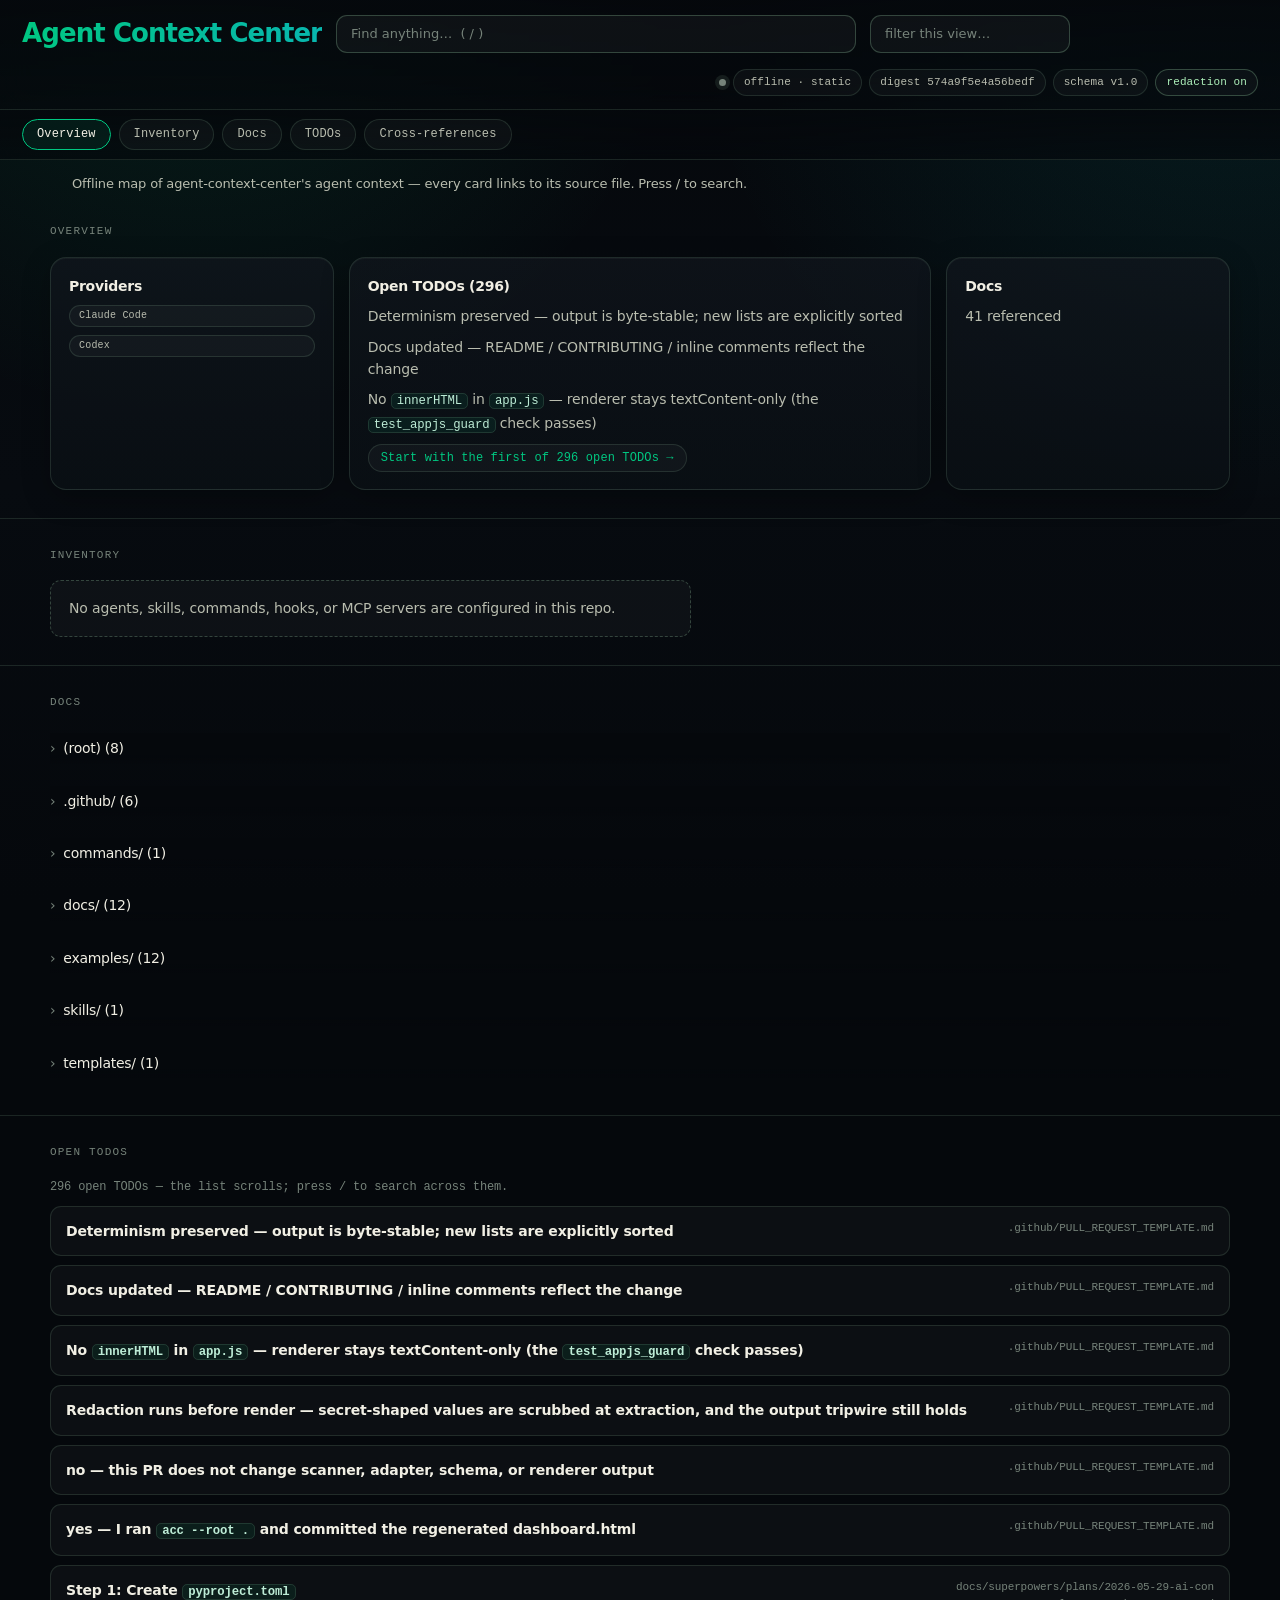
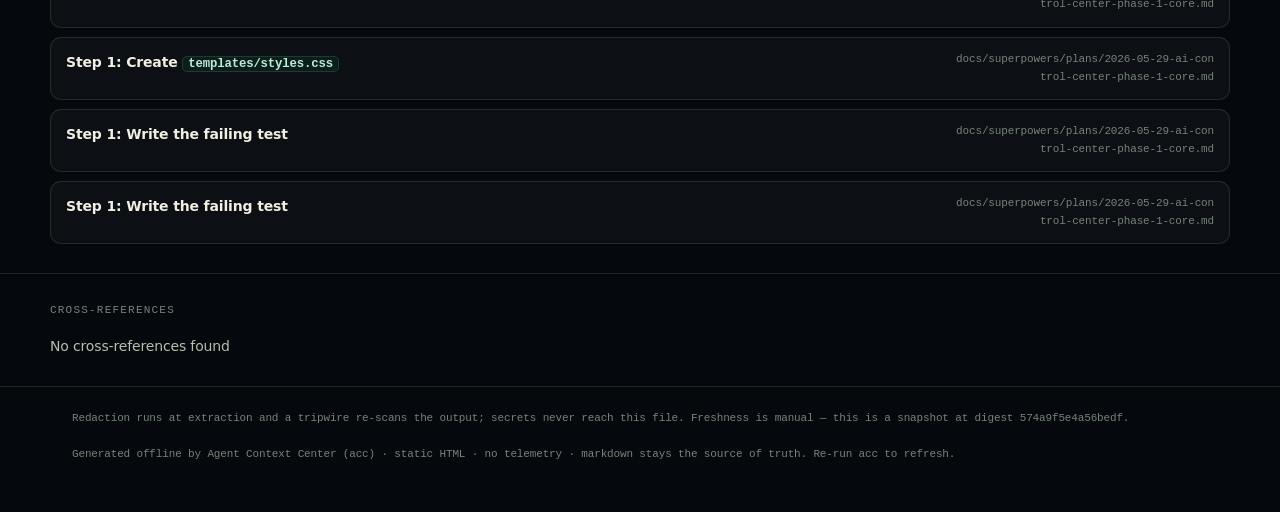
==== .claude/dashboard.html @ 38a6614b "fix(command): make /dashboard work without hook-only env vars Two users hit "CLAUDE_PROJECT_DIR is n" ====
<!DOCTYPE html>
<html lang="en">
<head>
<meta charset="utf-8">
<meta name="viewport" content="width=device-width, initial-scale=1">
<meta name="generator" content="Agent Context Center (agent-context-center) 1.3.2">
<title>Agent Context Center</title>
<style>/* Agent Context Center — dark, TUEL-branded theme.
   A repo-native trust surface: calm, dark, source-linked. Design language from
   docs/vision/ai-control-center-mission.html. Class hooks match app.js exactly.

   TUEL AI brand: emerald (--accent) is the attention cursor — focus, search
   match, active nav, hover. Teal (--accent-2) is the relationship layer, on a
   near-black navy ground with warm off-white ink. Resting chrome is neutral. */
:root {
  color-scheme: dark;
  --bg: #05080c;
  --panel: rgba(17, 22, 29, .72);
  --panel-2: rgba(255, 255, 255, .03);
  --panel-3: rgba(255, 255, 255, .055);
  --ink: #f1efe4;
  --fg: #f1efe4;
  --muted: #b9bdaf;
  --faint: #76837a;
  --line: rgba(164, 218, 177, .14);
  --line-strong: rgba(164, 218, 177, .26);
  --accent: #00c781;
  --accent-2: #08b6af;
  --good: #aef1bb;
  --warn: #fde68a;
  --danger: #fca5a5;
  --radius: 16px;
  --radius-sm: 11px;
  --measure: 72ch;
  --shell: 1180px;
  --shadow-card: 0 1px 0 rgba(255, 255, 255, .04) inset, 0 8px 28px rgba(0, 0, 0, .28);
  --shadow-float: 0 18px 60px rgba(0, 0, 0, .5);
  --mono: ui-monospace, SFMono-Regular, Menlo, Monaco, Consolas, "Liberation Mono", monospace;
  --sans: ui-sans-serif, system-ui, -apple-system, BlinkMacSystemFont, "Segoe UI", Roboto, Helvetica, Arial, sans-serif;
}
* { box-sizing: border-box; }
html { scroll-behavior: smooth; scroll-padding-top: 104px; }
body {
  margin: 0;
  font: 14px/1.6 var(--sans);
  letter-spacing: -.011em;
  color: var(--ink);
  background: var(--bg);
}
/* Fixed ambient glow so the cockpit lighting stays put while content scrolls. */
body::before {
  content: "";
  position: fixed;
  inset: 0;
  z-index: -1;
  pointer-events: none;
  background:
    radial-gradient(circle at 15% -10%, rgba(0, 199, 129, .13), transparent 32rem),
    radial-gradient(circle at 96% -4%, rgba(8, 182, 175, .12), transparent 34rem),
    linear-gradient(180deg, #05080c 0%, #070b10 54%, #05080c 100%);
}
a { color: inherit; }

/* Sticky header — glass bar with the repo name in an accent gradient. */
header.acc-head {
  position: sticky;
  top: 0;
  z-index: 30;
  background: linear-gradient(180deg, rgba(5, 8, 12, .94), rgba(5, 8, 12, .74));
  -webkit-backdrop-filter: blur(16px);
  backdrop-filter: blur(16px);
  border-bottom: 1px solid var(--line);
  padding: 13px 22px;
  display: flex;
  gap: 14px;
  align-items: center;
  flex-wrap: wrap;
}
header.acc-head strong {
  font-size: clamp(19px, 2.4vw, 26px);
  font-weight: 750;
  letter-spacing: -.035em;
  background: linear-gradient(108deg, var(--accent), var(--accent-2));
  -webkit-background-clip: text;
  background-clip: text;
  color: transparent;
}

/* Freshness/redaction posture — a row of small mono pills, never clipped. */
.acc-meta {
  display: inline-flex;
  align-items: center;
  gap: 7px;
  margin-left: auto;
  flex-wrap: wrap;
  justify-content: flex-end;
  max-width: 100%;
}
.acc-dot { width: 7px; height: 7px; border-radius: 99px; }
.acc-dot-fresh { background: var(--good); box-shadow: 0 0 0 4px rgba(174, 241, 187, .12); }
.acc-dot-manual { background: var(--faint); box-shadow: 0 0 0 4px rgba(164, 218, 177, .1); }
.acc-pill {
  padding: 4px 10px;
  border: 1px solid var(--line);
  border-radius: 999px;
  background: var(--panel-2);
  color: var(--muted);
  font-family: var(--mono);
  font-size: 11px;
  letter-spacing: .01em;
  white-space: nowrap;
}
.acc-pill-good { color: var(--good); border-color: rgba(174, 241, 187, .25); }

/* Sticky jump-nav — mono pills with a scroll-spy active state. */
nav.acc-nav {
  position: sticky;
  top: 55px;
  z-index: 29;
  background: linear-gradient(180deg, rgba(5, 8, 12, .9), rgba(5, 8, 12, .62));
  -webkit-backdrop-filter: blur(16px);
  backdrop-filter: blur(16px);
  border-bottom: 1px solid var(--line);
  padding: 9px 22px;
  display: flex;
  gap: 8px;
  flex-wrap: wrap;
}
nav.acc-nav a {
  text-decoration: none;
  border: 1px solid var(--line);
  border-radius: 999px;
  padding: 5px 14px;
  color: var(--muted);
  font-family: var(--mono);
  font-size: 12px;
  letter-spacing: .01em;
  background: var(--panel-2);
  transition: color .15s, border-color .15s, background .15s;
}
nav.acc-nav a:hover,
nav.acc-nav a:focus-visible,
nav.acc-nav a.acc-nav-active {
  color: var(--ink);
  border-color: var(--accent);
  background: rgba(0, 199, 129, .09);
  outline: none;
}

/* Search inputs. */
.acc-omnibox-wrap { position: relative; flex: 1 1 280px; max-width: 520px; }
#acc-omnibox, #acc-search {
  width: 100%;
  padding: 9px 14px;
  border: 1px solid var(--line-strong);
  border-radius: 11px;
  background: rgba(255, 255, 255, .04);
  color: var(--ink);
  font: 13px/1.4 var(--sans);
}
#acc-omnibox::placeholder, #acc-search::placeholder { color: var(--faint); }
#acc-omnibox:focus, #acc-search:focus {
  outline: none;
  border-color: var(--accent);
  box-shadow: 0 0 0 3px rgba(0, 199, 129, .16);
}
#acc-search { flex: 0 1 200px; }

.acc-omnibox-results {
  position: absolute;
  top: calc(100% + 6px);
  left: 0; right: 0;
  z-index: 40;
  max-height: 62vh;
  overflow: auto;
  background: linear-gradient(180deg, #0d141b, #080d12);
  border: 1px solid var(--line-strong);
  border-radius: 14px;
  box-shadow: var(--shadow-float);
  padding: 6px;
}
.acc-omnibox-results[hidden] { display: none; }
.acc-omni-group { padding: 4px 2px; }
.acc-omni-grouphead {
  text-transform: uppercase; letter-spacing: .08em;
  font-family: var(--mono); font-size: 10px; color: var(--faint); margin: 8px 4px 2px;
}
.acc-omni-hit { display: flex; gap: 8px; align-items: baseline; flex-wrap: wrap; padding: 7px 9px; border-radius: 9px; cursor: pointer; }
.acc-omni-hit:hover, .acc-omni-hit.acc-omni-active { background: rgba(0, 199, 129, .1); }
.acc-omni-title { font-weight: 600; color: var(--ink); }
.acc-omni-snippet { color: var(--muted); font-size: 12px; flex-basis: 100%; }
.acc-omni-snippet code { font-size: 11px; }
.acc-omni-more, .acc-omni-note { color: var(--faint); font-size: 11px; padding: 4px 8px; }

/* Orientation line — one calm sentence for first-run readers. */
.acc-orient {
  max-width: var(--shell);
  margin: 14px auto 0;
  padding: 0 22px;
  color: var(--muted);
  font-size: 13px;
}

/* Sections + eyebrow labels. Content is centred to a readable shell. */
section { padding: 28px 22px; border-bottom: 1px solid var(--line); }
section > .acc-label, section > div { max-width: var(--shell); margin-inline: auto; }
.acc-label {
  text-transform: uppercase; letter-spacing: .11em;
  font-family: var(--mono); font-size: 11px; color: var(--faint);
  margin-bottom: 16px;
}
.acc-sublabel {
  display: block;
  font-weight: 650; color: var(--ink); margin: 22px 0 9px; letter-spacing: -.02em;
  position: sticky; top: 100px; z-index: 5;
  background: linear-gradient(180deg, var(--bg) 70%, transparent);
  padding: 4px 0;
}
.acc-grouptoggle {
  width: 100%; text-align: left; cursor: pointer;
  border: 0; background: linear-gradient(180deg, var(--bg) 70%, transparent);
  display: flex; align-items: center; gap: 8px; font: inherit; color: var(--ink);
}
.acc-grouptoggle .acc-caret { transition: transform .15s; color: var(--faint); }
.acc-grouptoggle.acc-open .acc-caret { transform: rotate(90deg); color: var(--accent); }
.acc-group { display: block; }

/* Bento overview — glass cards composed by content weight. */
.acc-bento {
  display: grid;
  grid-template-columns: repeat(auto-fit, minmax(230px, 1fr));
  gap: 15px;
  align-items: stretch;
}
.acc-card {
  border: 1px solid var(--line);
  border-radius: var(--radius);
  background: linear-gradient(180deg, var(--panel), rgba(11, 16, 21, .72));
  box-shadow: var(--shadow-card);
  padding: 17px 18px;
  min-height: 132px;
  display: flex;
  flex-direction: column;
  gap: 8px;
}
.acc-card-inventory { grid-column: span 2; }
.acc-card-todos { grid-column: span 2; }
.acc-card-h {
  display: block; font-weight: 650; color: var(--ink);
  text-decoration: none; letter-spacing: -.02em;
}
a.acc-card-h:hover { color: var(--accent); }
.acc-card-line { color: var(--muted); }

/* Inventory KPIs inside the overview card. */
.acc-kpis { display: flex; flex-wrap: wrap; gap: 18px; margin-top: 2px; }
.acc-kpi { display: flex; flex-direction: column; }
.acc-kpi-n { font-size: 22px; font-weight: 700; letter-spacing: -.03em; color: var(--ink); }
.acc-kpi-l { font-size: 11px; color: var(--faint); font-family: var(--mono); letter-spacing: .02em; }

/* Action handoff — a quiet, data-true next move. */
.acc-action {
  margin-top: auto; align-self: flex-start;
  border: 1px solid var(--line); border-radius: 999px;
  background: var(--panel-2); color: var(--accent);
  font: 12px var(--mono); letter-spacing: .01em;
  padding: 6px 12px; cursor: pointer;
  transition: border-color .15s, background .15s;
}
.acc-action:hover { border-color: var(--accent); background: rgba(0, 199, 129, .08); }

/* Inventory / doc rows — full-width glass; text capped to a human measure,
   the source path parked in the right gutter to fill the dead space. */
.acc-row {
  display: grid;
  grid-template-columns: minmax(0, 1fr) auto;
  column-gap: 18px;
  border: 1px solid var(--line);
  border-radius: var(--radius-sm);
  background: var(--panel-2);
  padding: 13px 15px;
  margin: 9px 0;
  transition: border-color .15s, background .15s, transform .15s, box-shadow .15s;
}
.acc-row:hover { border-color: var(--line-strong); background: var(--panel-3); transform: translateY(-1px); box-shadow: var(--shadow-card); }
.acc-row.acc-open { border-color: var(--line-strong); background: var(--panel-3); }
.acc-rowhead { grid-column: 1; grid-row: 1; display: flex; gap: 9px; align-items: baseline; flex-wrap: wrap; }
.acc-itemtitle { font-weight: 600; color: var(--ink); }
.acc-summary { grid-column: 1; grid-row: 2; color: var(--muted); margin: 5px 0 0; max-width: var(--measure); }
.acc-row > .path, .acc-row > a.path {
  grid-column: 2; grid-row: 1;
  justify-self: end; text-align: right;
  color: var(--faint); font-family: var(--mono); font-size: 11px; text-decoration: none;
  max-width: 40ch; word-break: break-all;
}
.acc-row a.path:hover { color: var(--accent); }
.acc-related, .acc-detail { grid-column: 1 / -1; }

/* Resting chrome recedes: provider + type chips are neutral, not accented. */
.acc-chip, .acc-row .badge {
  border: 1px solid var(--line);
  border-radius: 999px;
  padding: 2px 9px;
  font-family: var(--mono); font-size: 10px; letter-spacing: .02em;
  color: var(--muted);
  background: var(--panel-2);
}
.acc-chip.acc-prov { color: var(--faint); }

/* Reading pane — the inline expander. */
.acc-toggle {
  margin-left: auto; align-self: center;
  display: inline-flex; align-items: center; gap: 5px;
  border: 1px solid var(--line); border-radius: 999px;
  background: var(--panel-2); color: var(--muted);
  font: 11px var(--mono); letter-spacing: .02em;
  padding: 3px 10px; cursor: pointer;
  transition: color .15s, border-color .15s, background .15s;
}
.acc-toggle:hover { color: var(--ink); border-color: var(--accent); background: rgba(0, 199, 129, .08); }
.acc-caret { display: inline-block; transition: transform .15s; }
.acc-row.acc-open .acc-toggle .acc-caret { transform: rotate(90deg); color: var(--accent); }
.acc-detail {
  margin-top: 12px; padding: 4px 16px 4px;
  border-left: 2px solid var(--line-strong);
  color: var(--ink);
}
.acc-detail h1, .acc-detail h2, .acc-detail h3,
.acc-detail h4, .acc-detail h5, .acc-detail h6 {
  letter-spacing: -.02em; line-height: 1.3; margin: 14px 0 6px;
}
.acc-detail h1 { font-size: 18px; } .acc-detail h2 { font-size: 16px; }
.acc-detail h3 { font-size: 14px; } .acc-detail h4, .acc-detail h5, .acc-detail h6 { font-size: 13px; color: var(--muted); }
.acc-detail p { margin: 8px 0; max-width: var(--measure); color: var(--muted); }
.acc-detail ul { margin: 8px 0; padding-left: 20px; max-width: var(--measure); color: var(--muted); }
.acc-detail li { margin: 3px 0; }
.acc-detail pre {
  background: rgba(0, 0, 0, .35); border: 1px solid var(--line);
  border-radius: 9px; padding: 12px 14px; overflow: auto; max-width: 100%;
}
.acc-detail pre code { background: none; border: 0; padding: 0; font-size: 12px; color: var(--ink); }
.acc-md-table { border-collapse: collapse; margin: 10px 0; font-size: 13px; max-width: 100%; display: block; overflow-x: auto; }
.acc-md-table th, .acc-md-table td { border: 1px solid var(--line); padding: 5px 10px; text-align: left; vertical-align: top; }
.acc-md-table th { color: var(--ink); font-weight: 650; background: var(--panel-2); }
.acc-md-table td { color: var(--muted); }
.acc-detail-more { margin-top: 12px; padding-top: 10px; border-top: 1px dashed var(--line-strong); font-family: var(--mono); font-size: 12px; color: var(--faint); }
.acc-detail-more a { color: var(--accent); text-decoration: none; }
.acc-detail-more a:hover { text-decoration: underline; }

/* Inline markdown spans (summaries, titles, body, snippets). */
code {
  font-family: var(--mono); font-size: .88em;
  background: rgba(0, 199, 129, .08);
  border: 1px solid var(--line);
  border-radius: 5px; padding: 0 5px; color: #bdecd6;
}
strong { font-weight: 680; color: var(--ink); }
em { font-style: italic; }
a.acc-mdlink { color: var(--accent); text-decoration: none; border-bottom: 1px solid rgba(0, 199, 129, .35); }
a.acc-mdlink:hover { border-bottom-color: var(--accent); }

/* Empty / summarised states read as designed, not broken. */
.acc-empty {
  border: 1px dashed var(--line-strong);
  border-radius: var(--radius-sm);
  padding: 16px 18px;
  color: var(--muted);
  background: var(--panel-2);
  max-width: var(--measure);
}

/* Capped TODOs list. */
.acc-todos { max-height: 72vh; overflow: auto; }
.acc-more { color: var(--faint); font-family: var(--mono); font-size: 12px; margin-top: 8px; }

/* Relationships + cross-references — the purple connection layer. */
.acc-related { margin-top: 10px; display: flex; flex-direction: column; gap: 3px; }
.acc-rel-line { display: flex; gap: 10px; align-items: baseline; flex-wrap: wrap; background: none; border: 0; padding: 2px 0; font: inherit; color: var(--ink); text-align: left; }
button.acc-rel-line { cursor: pointer; border-radius: 6px; }
button.acc-rel-line:hover { background: rgba(8, 182, 175, .1); }
.acc-rel-verb { text-transform: uppercase; letter-spacing: .06em; font-family: var(--mono); font-size: 10px; color: var(--accent-2); min-width: 92px; }
.acc-rel-title { font-weight: 500; }
#acc-crossref .acc-xref-source { display: flex; gap: 8px; align-items: baseline; margin: 18px 0 4px; font-weight: 650; color: var(--ink); }
#acc-crossref .acc-xref-srctitle { font-weight: 650; }
#acc-crossref .acc-xref-edge { display: flex; gap: 10px; align-items: baseline; flex-wrap: wrap; width: 100%; padding: 3px 8px 3px 24px; background: none; border: 0; border-left: 2px solid var(--line); margin-left: 7px; font: inherit; color: var(--ink); text-align: left; cursor: pointer; }
#acc-crossref .acc-xref-edge:hover { background: rgba(8, 182, 175, .08); border-left-color: var(--accent-2); }
.acc-xref-empty { color: var(--muted); }

/* Truncation / notice banner. */
.acc-banner:empty { display: none; }
.acc-banner { padding: 11px 0; border-bottom: 1px solid var(--line); background: rgba(253, 230, 138, .05); }
.acc-banner .acc-noticetext { max-width: var(--shell); margin-inline: auto; padding: 0 22px; display: block; }
.acc-noticetext { color: var(--warn); font-family: var(--mono); font-size: 12px; line-height: 1.5; }

/* Trust strip + footer. */
.acc-trust { max-width: var(--shell); margin: 0 auto; padding: 18px 22px 0; }
.acc-trust-text { color: var(--faint); font-family: var(--mono); font-size: 11px; line-height: 1.6; }
footer.acc-foot { padding: 18px 22px 48px; color: var(--faint); font-family: var(--mono); font-size: 11px; line-height: 1.7; max-width: var(--shell); margin-inline: auto; }

/* Search highlight — the cyan attention cursor. */
mark { background: rgba(0, 199, 129, .85); color: #04130c; border-radius: 3px; padding: 0 2px; }
@keyframes acc-flash-kf { from { background: rgba(0, 199, 129, .22); } to { background: transparent; } }
.acc-flash { animation: acc-flash-kf 1.6s ease-out; }

.acc-hidden { display: none; }

/* Subtle cockpit scrollbar. */
::-webkit-scrollbar { width: 11px; height: 11px; }
::-webkit-scrollbar-thumb { background: rgba(164, 218, 177, .2); border-radius: 99px; border: 3px solid transparent; background-clip: content-box; }
::-webkit-scrollbar-thumb:hover { background: rgba(164, 218, 177, .34); background-clip: content-box; }

@media (max-width: 760px) {
  header.acc-head, nav.acc-nav, section, .acc-orient, .acc-trust, footer.acc-foot { padding-left: 16px; padding-right: 16px; }
  .acc-meta { margin-left: 0; justify-content: flex-start; }
  .acc-card-inventory, .acc-card-todos { grid-column: auto; }
  /* single-column rows on small screens: path drops below the text */
  .acc-row { grid-template-columns: 1fr; }
  .acc-row > .path, .acc-row > a.path { grid-column: 1; grid-row: auto; justify-self: start; text-align: left; margin-top: 6px; }
  .acc-toggle { margin-left: 0; }
}
</style>
</head>
<body>
<header class="acc-head">
  <strong id="acc-title">Dashboard</strong>
  <div class="acc-omnibox-wrap">
    <input id="acc-omnibox" placeholder="Find anything…  ( / )" aria-label="Find across everything" autocomplete="off">
    <div id="acc-omnibox-results" class="acc-omnibox-results" hidden></div>
  </div>
  <input id="acc-search" placeholder="filter this view…" aria-label="Filter rows in view">
  <span class="acc-meta" id="acc-meta"></span>
</header>
<nav class="acc-nav">
  <a href="#overview" data-spy="overview">Overview</a>
  <a href="#inventory" data-spy="inventory">Inventory</a>
  <a href="#docs" data-spy="docs">Docs</a>
  <a href="#todos" data-spy="todos">TODOs</a>
  <a href="#crossref" data-spy="crossref">Cross-references</a>
</nav>
<p class="acc-orient" id="acc-orient"></p>
<div id="acc-banner" class="acc-banner"></div>
<section id="overview"><div class="acc-label">Overview</div><div id="acc-overview"></div></section>
<section id="inventory"><div class="acc-label">Inventory</div><div id="acc-inventory"></div></section>
<section id="docs"><div class="acc-label">Docs</div><div id="acc-docs"></div></section>
<section id="todos"><div class="acc-label">Open TODOs</div><div id="acc-todos"></div></section>
<section id="crossref"><div class="acc-label">Cross-references</div><div id="acc-crossref"></div></section>
<div class="acc-trust" id="acc-trust"></div>
<footer class="acc-foot">Generated offline by Agent Context Center (acc) · static HTML · no telemetry · markdown stays the source of truth. Re-run acc to refresh.</footer>
<script id="acc-data" type="application/json">{"docs":{"adrs":[],"decisions":[],"prds":[],"references":[{"body":"---\nname: Bug report\nabout: Something in acc or the generated dashboard does the wrong thing\nlabels: bug\n---\n\n## What happened\n\n&lt;!-- The behavior you saw. If the dashboard rendered something wrong, say which\n     section (agents, skills, commands, hooks, MCP, rules, docs, TODOs, cross-references). --&gt;\n\n## What you expected\n\n&lt;!-- The behavior you expected instead. --&gt;\n\n## Steps to reproduce\n\n```\n# the exact command you ran, e.g.\nacc --root .\nacc doctor --root . --json\n```\n\n## Environment\n\n- acc version: &lt;!-- `pip show agent-context-center` --&gt;\n- Python: &lt;!-- `python3 --version` (3.12+ required) --&gt;\n- OS:\n- Provider folders present: &lt;!-- .claude / .codex / .cursor / none --&gt;\n\n## Output\n\n&lt;!-- Paste the relevant stdout. For generation issues, the `acc --root . --json`\n     blob (dashboardPath, sourceDigest, scannedFileCount, providers, truncated)\n     is the most useful thing you can attach.\n     Scrub anything sensitive before pasting — acc redacts the dashboard, not your terminal. --&gt;\n","id":"651f5d877eef","path":".github/ISSUE_TEMPLATE/bug_report.md","summary":"&lt;!-- The behavior you saw. If the dashboard rendered something wrong, say which","title":"What happened"},{"body":"---\nname: Dashboard improvement\nabout: Suggest a change to the rendered dashboard.html (layout, readability, navigation)\nlabels: dashboard\n---\n\n## What part of the dashboard\n\n&lt;!-- Which section or affordance: a provider section, the reading pane, the\n     cross-references view, truncation behavior, search/filter, the trust footer. --&gt;\n\n## What&#x27;s hard right now\n\n&lt;!-- The friction you hit when reading or reviewing the dashboard. --&gt;\n\n## Proposed change\n\n&lt;!-- What you&#x27;d like instead. A sketch or screenshot helps. --&gt;\n\n## Constraints to keep\n\nThe dashboard is a single offline file with a few hard rules. A change here needs to\nhold these:\n\n- No network, no CDN, no build step — one self-contained file\n- Deterministic, byte-stable output across runs\n- textContent-only rendering (no `innerHTML`) so repo content cannot inject script\n- Reviewable and committable as plain HTML\n","id":"2f64b9c122e7","path":".github/ISSUE_TEMPLATE/dashboard_improvement.md","summary":"&lt;!-- Which section or affordance: a provider section, the reading pane, the","title":"What part of the dashboard"},{"body":"---\nname: Detector request\nabout: Propose a deterministic check for `acc doctor`\nlabels: doctor\n---\n\n## The check\n\n&lt;!-- One sentence: what should `acc doctor` flag? --&gt;\n\n## Why it matters\n\n&lt;!-- What goes wrong in a repo when this is missing — what a reader or reviewer\n     would otherwise overlook. --&gt;\n\n## How to detect it deterministically\n\n`acc doctor` findings must be reproducible: same repo in, same findings out, no\nnetwork, no time-of-day dependence. Describe the rule in those terms.\n\n- Inputs: &lt;!-- which files or scanned facts the check looks at --&gt;\n- Rule: &lt;!-- the exact condition that makes it fire --&gt;\n- Level: &lt;!-- warning or info --&gt;\n- Suggested code: &lt;!-- a short stable string, e.g. stale-dashboard, weak-metadata --&gt;\n\n## False positives to avoid\n\n&lt;!-- Cases where a naive version of this rule would fire wrongly.\n     Existing checks stay conservative on purpose (e.g. broken-link detection). --&gt;\n\n&lt;!-- For reference, checks today include: stale-dashboard, missing/unreadable/\n     truncated dashboard, generator-version drift, weak-metadata, near-empty\n     instruction files, large files, broken relative-markdown-link (conservative),\n     redaction count, and open-TODO count. --&gt;\n","id":"5e86848ae2c3","path":".github/ISSUE_TEMPLATE/detector_request.md","summary":"&lt;!-- One sentence: what should `acc doctor` flag? --&gt;","title":"The check"},{"body":"---\nname: Docs improvement\nabout: Fix or improve the README, CONTRIBUTING, or other docs\nlabels: docs\n---\n\n## Which doc\n\n&lt;!-- File path, and section or heading if you can name it. --&gt;\n\n## What&#x27;s wrong or missing\n\n&lt;!-- A claim that&#x27;s inaccurate, a step that doesn&#x27;t work, a gap that left you stuck.\n     If a documented command failed, paste what you ran and what happened. --&gt;\n\n## Suggested wording\n\n&lt;!-- Optional: drop in the text you&#x27;d expect to see. --&gt;\n\n## Notes\n\n&lt;!-- Accuracy matters here: the docs distinguish what&#x27;s supported today from\n     what&#x27;s planned. If you spot an overclaim or an outdated flag, call it out. --&gt;\n","id":"a2ad62098c96","path":".github/ISSUE_TEMPLATE/docs_improvement.md","summary":"&lt;!-- File path, and section or heading if you can name it. --&gt;","title":"Which doc"},{"body":"---\nname: Provider adapter request\nabout: Ask for first-class support for an AI tool&#x27;s context files\nlabels: adapter\n---\n\n## Which tool\n\n&lt;!-- e.g. Gemini CLI, GitHub Copilot, Aider, Continue, Windsurf, ... --&gt;\n\n## Which files should acc read\n\nList the exact repo-relative paths and what each one declares. Examples:\n\n- `GEMINI.md` — top-level instructions\n- `.github/copilot-instructions.md` — repo instructions\n- `&lt;dir&gt;/&lt;file&gt;` — agents / skills / commands / rules / hooks / MCP servers / config\n\n## What should land in the dashboard\n\n&lt;!-- For each file above: is it an instruction doc, an agent, a skill, a command,\n     a rule, a hook, an MCP server declaration, or generic docs? --&gt;\n\n## Notes\n\n&lt;!-- Format details that matter: YAML frontmatter keys, a TOML/JSON config shape,\n     a description field to surface, anything that affects parsing or redaction.\n     A link to the tool&#x27;s own docs for these files helps a lot. --&gt;\n\n&lt;!-- Status note: GEMINI.md and .github/copilot-instructions.md are picked up today\n     as GENERIC markdown, not provider-classified. First-class adapters for them\n     are Planned. --&gt;\n","id":"8112f4534273","path":".github/ISSUE_TEMPLATE/provider_adapter_request.md","summary":"&lt;!-- e.g. Gemini CLI, GitHub Copilot, Aider, Continue, Windsurf, ... --&gt;","title":"Which tool"},{"body":"&lt;!-- Agent Context Center — pull request --&gt;\n\n## What changed\n\n&lt;!-- One or two sentences. What does this PR do and why? --&gt;\n\n## Screenshots (if the dashboard changed)\n\n&lt;!-- If this PR changes the rendered dashboard.html, drop a before/after screenshot.\n     Delete this section if the dashboard output is unchanged. --&gt;\n\n## Tests run\n\n```shell\npython -m pytest\n```\n\n&lt;!-- Paste the summary line (e.g. &quot;261 passed&quot;). Note any tests added. --&gt;\n\n## Generated dashboard updated?\n\n&lt;!-- yes / no --&gt;\n\n- [ ] yes — I ran `acc --root .` and committed the regenerated dashboard.html\n- [ ] no — this PR does not change scanner, adapter, schema, or renderer output\n\n## Risk notes\n\n&lt;!-- Anything a reviewer should watch: behavior changes, new file types scanned,\n     redaction edge cases, performance on large repos, output format changes. --&gt;\n\n## Checklist\n\n- [ ] Determinism preserved — output is byte-stable; new lists are explicitly sorted\n- [ ] Redaction runs before render — secret-shaped values are scrubbed at extraction, and the output tripwire still holds\n- [ ] No `innerHTML` in `app.js` — renderer stays textContent-only (the `test_appjs_guard` check passes)\n- [ ] Docs updated — README / CONTRIBUTING / inline comments reflect the change\n","id":"8c973e697120","path":".github/PULL_REQUEST_TEMPLATE.md","summary":"&lt;!-- Agent Context Center — pull request --&gt;","title":"What changed"},{"body":"# Agent Context Center (acc)\n\nA stdlib-Python tool that scans a repository&#x27;s AI-assistant configuration (Claude Code,\nCodex, Cursor) and generates a deterministic, single-file, offline HTML dashboard of what\nthe repo declares — agents, skills, hooks, commands, MCP servers, rules, docs, and open\nTODOs. It maps and reviews the AI context; it does not run or control agents. Public repo:\n`omerakben/agent-context-center` (the `acc` CLI stands for Agent Context Center).\n\n&gt; The generated dashboard for this repo is [`.claude/dashboard.html`](.claude/dashboard.html).\n&gt; Open it in a browser; run `/dashboard` (or `acc --root .`) to refresh it.\n\n## What this is\n\n- A generator (`src/acc/`) reads the repo, normalizes each provider through an adapter,\n  and emits one self-contained `dashboard.html` with a JSON data island plus a vanilla-JS\n  renderer. No build step, no runtime dependencies, no network.\n- Output is **deterministic**: every list is explicitly sorted, so repeated runs are\n  byte-identical.\n- The renderer is **textContent-only**: no `innerHTML` / `outerHTML` / `insertAdjacentHTML`\n  (a CI guard greps `app.js`). Author-derived text is `html.escape`-d at build and\n  `htmlUnescape`-d at display.\n- Secrets are redacted at extraction; a tripwire re-scans the assembled output.\n\n## Architecture\n\n- `src/acc/generate.py` — orchestration: scan, per-provider normalize, merge, escape,\n  build the search index, build relationships, assemble + validate + render the island.\n- `src/acc/adapters/` — `claude.py`, `codex.py`, `cursor.py`, `generic.py` over `base.py`.\n- `src/acc/schema.py` — top-level shape + search-record + relationship validation; the\n  redaction tripwire.\n- `src/acc/templates/` — `dashboard.html.tmpl`, `app.js`, `styles.css`.\n- `tests/` — flat pytest suite incl. a real-Chromium Playwright DOM test\n  (`test_render_dom.py`) and the innerHTML CI guard (`test_appjs_guard.py`).\n\n## Current state\n\n- Phases 1–3 (schema/generator/adapters/renderer) and Phase 4a (Find omnibox) are merged\n  to `main`. Phase 4b (Relationships / cross-references) is in progress on\n  `feature/phase-4b-relationships` — spec at `docs/specs/phase-4b-relationships.md`.\n\n## Codex setup\n\n- Model `gpt-5.5`, reasoning effort `xhigh` (see `.codex/config.toml`). Sandbox\n  `workspace-write`, approvals `on-request`.\n- MCP servers are disabled by default. Enable with `/codex-config enable-mcp &lt;name&gt;`\n  (context7 for docs, playwright for UI testing).\n\n## Conventions\n\n- Stdlib Python only (3.12+), type hints, no third-party runtime deps in the generator.\n- Preserve the determinism and textContent-only invariants in every change.\n- No secrets in the repo; use a local `.env` and gitignore it.\n- Verify renderer changes in a browser (or the Playwright DOM test) before claiming the UI\n  works.\n","id":"48870fc1a8b4","path":"AGENTS.md","summary":"A stdlib-Python tool that scans a repository&#x27;s AI-assistant configuration (Claude Code,","title":"Agent Context Center (acc)"},{"body":"# Changelog\n\nAll notable changes to this project are recorded here. The format follows\n[Keep a Changelog](https://keepachangelog.com/en/1.1.0/), and the project uses\n[Semantic Versioning](https://semver.org/spec/v2.0.0.html).\n\n## [1.3.2] — 2026-06-01\n\n### Fixed\n\n- The scanner no longer crashes on Visual Studio repositories. `.vs/` is excluded, so\n  `source_digest` never reads the open-locked `.vsidx` index files Visual Studio keeps\n  (a `PermissionError` aborted the whole run on Windows).\n\n### Changed\n\n- Added Visual Studio / .NET build and IDE artifacts to the default scan excludes —\n  `.vs`, `.vscode`, `bin`, `obj`, `TestResults`, `Screenshots`, `TestReports` — so per-build\n  and per-machine output no longer churns the byte-stable `sourceDigest`. `packages/` is\n  deliberately not excluded: it is the source root in pnpm/yarn/turbo monorepos and routinely\n  holds real `CLAUDE.md` / `AGENTS.md`.\n\n## [1.3.1] — 2026-06-01\n\n### Changed\n\n- Renamed every public identifier from `ai-control-center` to `agent-context-center` to\n  match the repository and brand: the Python distribution name, the Claude Code plugin\n  (`/plugin install agent-context-center@ozzy-skills`), the bundled skill, the dashboard&#x27;s\n  `generator.name` and `&lt;meta name=&quot;generator&quot;&gt;` tag, and the generic-repo fallback output\n  directory (`.agent-context-center/`). The `acc` CLI command and import path are unchanged,\n  and the old `.ai-control-center/` directory is still recognized so dashboards committed\n  under it are not orphaned.\n\n## [1.3.0] — 2026-05-31\n\n### Changed\n\n- Repositioned the project as &quot;Agent Context Center&quot; (the `acc` CLI now stands for\n  Agent Context Center); the tool maps and reviews AI context, it does not control agents.\n- The CLI gained subcommands (`generate` default, `doctor`); `acc --root .` and\n  `acc --json` keep working unchanged.\n\n### Added\n\n- `acc doctor`: deterministic findings report with `--strict` and `--json` (doctor.v1).\n- README, docs, and community files for the public repository.\n- Example repos under `examples/`.\n- A GitHub Pages demo of a generated dashboard.\n\n## [1.2.0]\n\n### Added\n\n- TUEL brand theme: emerald, teal, and navy palette.\n\n## [1.1.2]\n\n### Added\n\n- Reading pane links to the full source file when a rendered body is capped.\n\n## [1.1.1]\n\n### Changed\n\n- Decode YAML frontmatter escapes before display.\n- Cap summaries to the lead sentence.\n\n### Added\n\n- Render markdown tables in the reading pane.\n\n## [1.1.0]\n\n### Added\n\n- Client-side markdown rendering with an inline reading pane.\n- Graduated truncation for large repos.\n\n## [1.0.1]\n\n### Fixed\n\n- Redaction render-mismatch between the scanned source and the rendered output.\n\n## [1.0.0]\n\n### Added\n\n- First release: deterministic, offline `dashboard.html` generation.\n- Adapters for Claude Code, Codex, and Cursor, plus a generic markdown index.\n- Redaction before rendering.\n- Claude Code marketplace plugin.\n","id":"281fd217c6fd","path":"CHANGELOG.md","summary":"All notable changes to this project are recorded here. The format follows","title":"Changelog"},{"body":"# CLAUDE.md\n\nThis file provides guidance to Claude Code (claude.ai/code) when working with code in this repository.\n\n`AGENTS.md` is the companion brief and `CONTRIBUTING.md` has the full extension guide; this file is the working summary plus the gotchas that bite first.\n\n## What this is\n\n`acc` (Agent Context Center) scans a repo&#x27;s AI-assistant config — Claude Code, Codex, Cursor, generic markdown — and emits one deterministic, offline, single-file `dashboard.html`. Markdown stays the source of truth; the dashboard is the human map. It maps and reviews; it does not run or control agents. The package id is `agent-context-center`; the CLI is `acc`.\n\nStdlib Python 3.12+ only. No third-party runtime dependencies. No network at runtime, no build step, no server.\n\n## Commands\n\n```bash\npip install -e &quot;.[test]&quot;      # editable install + pytest/pytest-playwright\nplaywright install chromium   # once, for the real-browser DOM test\n\npython -m pytest                          # full suite\npython -m pytest tests/test_scan.py       # one file\npython -m pytest tests/test_scan.py::test_name   # one test\npython -m pytest -k redaction             # by keyword\n\nacc --root .                  # generate into the auto-detected provider folder; prints path + digest\nacc --root . --out .          # write ./dashboard.html at repo root (--out is a DIRECTORY, not a filename)\nacc --root . --json           # machine-readable: dashboardPath, sourceDigest, file count, providers\nacc doctor --root .           # deterministic findings report (exit 0 unless execution error -&gt; 2)\nacc doctor --root . --strict  # exit 1 on any warning\nacc doctor --root . --json    # doctor.v1 report\n```\n\n## Dogfood + CI (the thing that breaks first)\n\nThis repo runs `acc` on itself. `.claude/dashboard.html` is committed and `.github/workflows/agent-context-dashboard.yml` runs two jobs on every PR:\n\n1. **freshness** — regenerates the dashboard and fails if the committed copy differs.\n2. **doctor** — `acc doctor --root . --strict`, fails on any warning.\n\nSo after any change to scanning, adapters, schema, or templates, **regenerate and commit the dashboard** (`acc --root .` then commit `.claude/dashboard.html`) and keep `acc doctor --root . --strict` clean — passing tests are not enough. (`docs/demo/dashboard.html` is a separate GitHub-Pages demo, not the freshness target.)\n\n## Architecture\n\nThe flow lives in `src/acc/generate.py::_assemble` (read-only core, shared by `generate_result` and `doctor`):\n\n1. **scan** (`scan.py`) — walk the repo into a file list.\n2. **detect + resolve owner** — `detect_providers` by precedence (claude → codex → cursor); `resolve_owner` picks the output folder (an existing dashboard, else the top detected provider&#x27;s dir, else `.agent-context-center/`). Two committed dashboards raise `OwnerAmbiguousError` unless `--owner` is given.\n3. **normalize** — each first-class adapter (`adapters/claude.py`, `codex.py`, `cursor.py`) maps native files into the shared `inventory` + `docs` schema; `generic.py` indexes only the markdown not claimed by a provider folder/marker.\n4. **merge → escape → search → relationships** — `_merge_parts` concatenates and sorts; `_escape_text_fields` redacts-then-escapes every author-derived display field; `_build_search` and `_build_relationships` run; then transient `_searchBody` / `_refScanBody` / `_rawBody` keys are stripped so they never reach the island.\n5. **redact paths → validate** — `_redact_paths` masks author-controlled paths/evidence; `schema.py::validate` checks shape and runs the secret tripwire.\n6. **render** (`render.py`) — substitute CSS, `app.js`, schema version, and the canonical-JSON data island into `templates/dashboard.html.tmpl`. `generate_result` also runs `_reduce_for_size` (graduated trim: bodies → capped summaries → search body → blanked summaries) when output exceeds the byte budget.\n\nKey modules: `schema.py` (shape + tripwire), `redaction.py` (secret-shaped scanner), `config.py` (allowlisting helpers `safe_mcp`/`","bodyTruncated":true,"id":"e2460cafe70f","path":"CLAUDE.md","summary":"This file provides guidance to Claude Code (claude.ai/code) when working with code in this repository.","title":"CLAUDE.md"},{"body":"# Code of conduct\n\n## Our pledge\n\nWe want participation in Agent Context Center to be a respectful, harassment-free\nexperience for everyone, regardless of background or identity. Maintainers and\ncontributors are expected to act in ways that keep the community open, welcoming,\nand professional.\n\n## Our standards\n\nContributors should:\n\n- be considerate and respectful in language and conduct\n- welcome differing viewpoints and accept constructive feedback gracefully\n- focus on what is best for the project and its users\n- assume good intent and give other people the benefit of the doubt\n\nThe following are not acceptable: harassment of any kind, personal or political\nattacks, publishing others&#x27; private information without permission, or other\nconduct that a reasonable person would consider inappropriate in a professional\nsetting.\n\n## Standard adopted\n\nThis project adopts the **Contributor Covenant, version 2.1**. The full text,\nincluding the detailed enforcement guidelines, is published at\n&lt;https://www.contributor-covenant.org/version/2/1/code_of_conduct/&gt;. By\nparticipating, you agree to uphold it.\n\n## Scope\n\nThis code applies in all project spaces — the repository, issues, pull requests,\nand discussions — and when an individual is representing the project in public.\n\n## Enforcement\n\nReport unacceptable behavior to the maintainer privately through GitHub (open a\nprivate report via the repository&#x27;s **Security** tab, or contact\n[@omerakben](https://github.com/omerakben)). Reports are handled discreetly.\nMaintainers may remove, edit, or reject contributions, comments, and other\nactivity that does not align with this code, and may temporarily or permanently\nban any contributor for behavior they deem inappropriate.\n\n## Attribution\n\nAdapted from the [Contributor Covenant](https://www.contributor-covenant.org),\nversion 2.1.\n","id":"e31238a843e7","path":"CODE_OF_CONDUCT.md","summary":"We want participation in Agent Context Center to be a respectful, harassment-free","title":"Code of conduct"},{"body":"# Contributing\n\nAgent Context Center is public developer infrastructure. The repo and package id is\n`agent-context-center`; the CLI is `acc`. It is a stdlib-only Python generator that scans a\nrepo&#x27;s AI context files and emits one offline, deterministic `dashboard.html`. Markdown\nstays the source of truth; the dashboard is the human map. Contributions that keep it\noffline, deterministic, and dependency-free are welcome.\n\n## Local setup\n\nYou need Python 3.12 or newer. The runtime has no third-party dependencies. The only\nextra packages are for the test suite.\n\n```bash\ngit clone https://github.com/omerakben/agent-context-center\ncd agent-context-center\npython -m venv .venv &amp;&amp; source .venv/bin/activate\npip install -e &quot;.[test]&quot;\n```\n\nThe `[test]` extra installs `pytest` and `pytest-playwright`. The DOM test drives a real\nChromium, so install the browser once:\n\n```bash\nplaywright install chromium\n```\n\n## Run the tests\n\n```bash\npython -m pytest\n```\n\nTwo tests are worth knowing about:\n\n- `tests/test_render_dom.py` loads a generated dashboard in real Chromium and asserts on\n  the rendered DOM. It needs the Chromium install above.\n- `tests/test_appjs_guard.py` greps the renderer (`src/acc/templates/app.js`) for\n  `innerHTML`, `outerHTML`, and `insertAdjacentHTML`. Any HTML sink fails CI. The renderer\n  must stay `textContent`-only.\n\n## Generate a dashboard\n\nRun the generator against this repo, or any repo, to see your change end to end:\n\n```bash\nacc --root .                    # writes into the detected provider folder, prints path + digest\nacc --root . --out .            # writes ./dashboard.html at the repo root (--out is a directory)\nacc --root . --json             # machine-readable metadata: dashboardPath, sourceDigest, etc.\nacc --root . --repo-name NAME   # pin the displayed repo name (default: manifest name, else dir name)\n```\n\n## Run doctor\n\n`acc doctor` reports deterministic findings about a repo&#x27;s AI context. Use it to check\nyour own work:\n\n```bash\nacc doctor --root .            # findings report; exit 0 unless an execution error (exit 2)\nacc doctor --root . --strict   # exit 1 if any warning is present\nacc doctor --root . --json     # a doctor.v1 report with a findings list and a status\n```\n\n## Add a provider adapter\n\nAdapters live in `src/acc/adapters/`. Each one maps a provider&#x27;s native files into the\nsingle inventory + docs schema. Use the existing `claude`, `codex`, and `cursor` adapters\nas templates.\n\n1. Implement the `ProviderAdapter` protocol from `src/acc/adapters/base.py`: an `id`, a\n   `display_name`, a `detect(ctx)` that returns `ProviderRoot`s, and a\n   `normalize(ctx, root)` that returns a dict.\n2. Build inventory and docs with `empty_inventory()`, `empty_docs()`, and `make_item(...)`\n   from `base.py`. Do not hand-roll item dicts — `make_item` assigns the stable id and the\n   type label.\n3. Read structured config through the allowlisting helpers in `src/acc/config.py`\n   (`safe_mcp`, `load_toml`, `as_dict`). Run free-form prose through `redact_text` from\n   `src/acc/redaction.py` before it enters an item. Redaction happens at extraction, not at\n   render time.\n4. Add a builder in `tests/builders.py` that lays down the provider&#x27;s native files, then a\n   `tests/test_&lt;provider&gt;_adapter.py` that asserts the normalized output.\n\nKeep new providers honest: only classify what you actually parse. Files you do not\nrecognize should fall through to the generic markdown adapter, not be mislabeled.\n\n## Add a doctor detector\n\nDetectors live in `src/acc/doctor.py`. Each one inspects the same assembled data the\ndashboard shows and yields `Finding` objects (`level` is `warn` or `info`, plus a `code`\nand a `message`).\n\nRules for a detector:\n\n- Deterministic only. No git history, no mtimes, no network, no model judgment. The same\n  repo must always produce the same findings.\n- Use `warn` only for something a reader should act on, since `--strict` exits 1 on any\n  warning. Use `info` for counts and context.\n- Add a test in `tests/test","bodyTruncated":true,"id":"5c21f3a8198d","path":"CONTRIBUTING.md","summary":"Agent Context Center is public developer infrastructure. The repo and package id is","title":"Contributing"},{"body":"# Agent Context Center\n\nAI agents have `AGENTS.md`. Humans need `dashboard.html`.\n\nAgent Context Center turns a repo&#x27;s scattered AI operating layer into one committed,\noffline HTML dashboard. Claude Code instructions, Codex prompts, Cursor rules, MCP\nservers, hooks, commands, skills, docs, and open TODOs become a source-linked map that a\nhuman can review in a browser.\n\n[View the demo dashboard](https://omerakben.github.io/agent-context-center/demo/dashboard.html)\n· [Open the public site](https://omerakben.github.io/agent-context-center/)\n· [Install from GitHub](#quickstart)\n\n![The dashboard rendered for a multi-provider repo](acc-dashboard-multi.png)\n\n## Why use it\n\nModern repos increasingly have two codebases:\n\n- the product code people review every day\n- the AI context that tells agents how to work in that repo\n\nThe second one is easy to miss. It lives in `CLAUDE.md`, `AGENTS.md`,\n`.claude/agents`, `.codex/prompts`, Cursor rules, MCP config, docs, and TODOs. Agent\nContext Center makes that layer visible, diffable, and safe to hand off.\n\nUse it when you need to:\n\n| Use case | What ACC gives you |\n| --- | --- |\n| Onboard a developer or coding agent | One browser page showing the repo&#x27;s AI instructions, tools, prompts, docs, and TODOs. |\n| Review a pull request that changes agent behavior | A regenerated `dashboard.html` diff beside the markdown/config diff. |\n| Audit MCP, hooks, and commands | A provider-aware inventory with source paths and redacted config summaries. |\n| Handoff a repo between humans or agents | A deterministic snapshot of what the repo declares, not a chat-only explanation. |\n| Keep AI context fresh in CI | `acc doctor --strict` flags stale dashboards and weak metadata without network or model calls. |\n| Explain the repo&#x27;s AI surface publicly | A static demo artifact you can open from `file://`, GitHub Pages, or a PR. |\n\n![Agent Context Center use-case map](assets/use-case-map.svg)\n\n## The pitch\n\nMarkdown stays the source of truth. The dashboard is the human map.\n\nACC is not an agent runtime and it does not control tools. It reads the files already in\nyour repo, normalizes them through provider adapters, redacts secret-shaped values, and\nemits a self-contained `dashboard.html`. You can commit it, diff it, open it offline, and\nask reviewers to inspect it like any other generated artifact.\n\n## Quickstart\n\nInstall the generator. It is stdlib Python 3.12+ with no third-party runtime\ndependencies.\n\n```bash\npip install &quot;git+https://github.com/omerakben/agent-context-center&quot;\nacc --root .\n```\n\n`acc --root .` writes `dashboard.html` into the auto-detected provider folder, for\nexample `.claude/dashboard.html`, or `.agent-context-center/` if no provider is found. It\nprints the path, source digest, scanned file count, and providers. Open the printed path\nin a browser. No server. No network.\n\nWrite the dashboard at the repo root instead:\n\n```bash\nacc --root . --out .\n```\n\n`--out` takes a directory, not a filename.\n\nThe dashboard header shows the repo name. It comes from `pyproject.toml`\n`[project].name`, then `package.json` `name`, then the directory name. Pin it explicitly\nwhen you need byte-stable output across differently named clones:\n\n```bash\nacc --root . --repo-name my-repo\n```\n\n### Claude Code plugin\n\n```text\n/plugin marketplace add omerakben/agent-context-center\n/plugin install agent-context-center@ozzy-skills\n/dashboard\n```\n\n`/dashboard` runs the bundled generator. It needs `python3` 3.12+ on your PATH. If yours\nis older, the command tells you instead of failing with a stack trace.\n\n## What it maps\n\n| Source | Status |\n| --- | --- |\n| Claude Code: `CLAUDE.md`, `.claude/agents`, `.claude/commands`, `.claude/skills` (`SKILL.md`), hooks and MCP from `.claude/settings.json` and `.mcp.json` | Supported today |\n| Codex: `AGENTS.md`, `.codex/prompts`, `.codex/config.toml` MCP and config facts | Supported today |\n| Cursor: `.cursorrules`, `.cursor/rules/*.mdc`, `.cursor/mcp.json` | Supported today |\n| Generic markdown i","bodyTruncated":true,"id":"dd79dd0f0574","path":"README.md","summary":"AI agents have `AGENTS.md`. Humans need `dashboard.html`.","title":"Agent Context Center"},{"body":"# Roadmap\n\nAgent Context Center maps a repo&#x27;s scattered AI context files into one offline HTML\ndashboard. This is the plan. Items beyond Now are planned, not promised, and carry no\ndates.\n\n## Now\n\nShipped and stable.\n\n- Deterministic, byte-stable `dashboard.html` generation from `acc --root .`.\n- First-class adapters for Claude Code, Codex, and Cursor, plus a generic markdown index\n  for any other `.md`.\n- Redaction before rendering: secret-shaped-string scanner, structured-config allowlist,\n  and an output tripwire.\n- Inline reading pane with a sanitized markdown subset rendered via `textContent`.\n- Graduated truncation so large repos still produce a usable, bounded file.\n- `acc doctor` findings report with `--strict` and `--json`.\n- CI drift-check workflow template under `templates/refresh/`.\n- TUEL theme (emerald, teal, navy).\n\n## Next\n\nPlanned. Order is rough and may change.\n\n- First-class adapters for `GEMINI.md` and `.github/copilot-instructions.md` (today these\n  files land in the generic markdown index, not provider-classified).\n- Richer `acc doctor` checks: broader broken-link detection and cross-file conflict\n  detection.\n- JSON export of doctor findings, shipped as the `doctor.v1` schema.\n- A provider compatibility matrix in the docs.\n- A published, reusable GitHub Action (today only a copyable workflow template exists).\n- PRD and ADR classification (the schema has buckets, but generic markdown currently\n  lands in `references`).\n\n## Later\n\nExploratory. No commitment.\n\n- Optional model-generated summaries, run only after redaction.\n- Repo comparison over time.\n- PR-comment summaries.\n- VS Code integration.\n- A local desktop wrapper.\n","id":"5daae9ae6ce6","path":"ROADMAP.md","summary":"Agent Context Center maps a repo&#x27;s scattered AI context files into one offline HTML","title":"Roadmap"},{"body":"# Security\n\nAgent Context Center (`agent-context-center`, CLI `acc`) generates a static, offline\n`dashboard.html` from a repo&#x27;s AI context files. The dashboard makes no network calls,\nruns no server, and ships no tracking. The renderer writes repo content with `textContent`\nonly, so content from the scanned repo cannot inject script into the committed file.\n\n## Redaction is a safety layer, not a secret scanner\n\nBefore anything is written into the dashboard, the generator:\n\n- allowlists structured provider config, so only known-safe fields pass through, and\n- runs free-form prose through a high-precision secret-shaped-string scanner, then\n  re-scans the assembled output with a tripwire.\n\nThis favors precision over recall. It catches common secret shapes (tokens with telltale\nprefixes, structured config values that are not on the allowlist). It is not a full\nentropy scanner. A high-entropy value with no recognizable prefix can slip through.\n\nDo not treat the dashboard as proof that a repo is free of secrets.\n\nAdvice:\n\n- Keep running dedicated secret scanning in your pipeline. This tool does not replace it.\n- Review a generated dashboard before you commit or publish one from a repo that holds\n  sensitive content. The output is static and offline, so a review is a plain file read.\n- The dashboard is meant to be committed. Treat it like any other artifact built from your\n  source: if the source has a secret problem, the dashboard can inherit it.\n\n## Reporting a vulnerability\n\nPlease do not file public issues for security problems.\n\n- Open a private security advisory on GitHub: the repository&#x27;s **Security** tab →\n  **Report a vulnerability**.\n- Or email the maintainer (Omer Akben) through the contact on the GitHub profile at\n  https://github.com/omerakben.\n\nInclude the version, a description, and steps to reproduce. We will confirm receipt and\nwork with you on a fix and disclosure timeline.\n","id":"cfb1779bf596","path":"SECURITY.md","summary":"Agent Context Center (`agent-context-center`, CLI `acc`) generates a static, offline","title":"Security"},{"body":"---\nname: dashboard\ndescription: Generate or refresh the Agent Context Center dashboard — one offline HTML file inventorying this repo&#x27;s AI configuration (agents, skills, hooks, commands, MCP servers, rules, docs, open TODOs). Use when asked to build, refresh, regenerate, stamp, or open the Agent Context Center / repo AI dashboard.\nallowed-tools:\n  - Bash\n  - Read\n---\n\n# /dashboard — generate the Agent Context Center dashboard\n\nRun the bundled generator against the **user&#x27;s project** (never the plugin dir) and\nreport what it wrote. The generator is stdlib Python 3.12+, offline, deterministic, and\nredacts secrets at extraction — there is no build step and nothing is installed.\n\nRun exactly this in one Bash call:\n\n```bash\nset -o pipefail\n\n# Project to scan. Claude Code exports CLAUDE_PROJECT_DIR to hooks but not to the\n# Bash tool&#x27;s shell, so fall back to the working directory — Claude Code runs the\n# Bash tool in the project root, which is exactly what we want to scan.\nROOT=&quot;${CLAUDE_PROJECT_DIR:-$PWD}&quot;\n\n# Bundled generator. Claude Code substitutes ${CLAUDE_PLUGIN_ROOT} with this\n# plugin&#x27;s install dir when the command loads; the cache glob is a fallback for a\n# client that leaves it unset, and picks the highest installed version.\nPLUGIN=&quot;${CLAUDE_PLUGIN_ROOT}&quot;\nif [ -z &quot;$PLUGIN&quot; ] || [ ! -d &quot;$PLUGIN/src/acc&quot; ]; then\n  PLUGIN=&quot;$(ls -d &quot;$HOME&quot;/.claude/plugins/cache/*/agent-context-center/*/ 2&gt;/dev/null | sort -V | tail -1)&quot;\n  PLUGIN=&quot;${PLUGIN%/}&quot;\nfi\nif [ -z &quot;$PLUGIN&quot; ] || [ ! -d &quot;$PLUGIN/src/acc&quot; ]; then\n  echo &quot;Agent Context Center: cannot locate the bundled generator (src/acc) under \\$CLAUDE_PLUGIN_ROOT or ~/.claude/plugins/cache.&quot; &gt;&amp;2\n  exit 1\nfi\n\n# Pick the first interpreter that is actually &gt;=3.12. The generator uses 3.10+\n# syntax that is evaluated at import, so a stale system python3 (macOS ships\n# 3.9) must be rejected with a clear message, never a stack trace.\nPY=&quot;&quot;\nfor cand in python3.13 python3.12 python3; do\n  if command -v &quot;$cand&quot; &gt;/dev/null 2&gt;&amp;1 \\\n     &amp;&amp; &quot;$cand&quot; -c &#x27;import sys; raise SystemExit(0 if sys.version_info &gt;= (3,12) else 1)&#x27; 2&gt;/dev/null; then\n    PY=&quot;$cand&quot;; break\n  fi\ndone\nif [ -z &quot;$PY&quot; ]; then\n  found=&quot;$(command -v python3 &gt;/dev/null 2&gt;&amp;1 &amp;&amp; python3 -c &#x27;import sys;print(&quot;%d.%d.%d&quot;%tuple(sys.version_info[:3]))&#x27; 2&gt;/dev/null || echo none)&quot;\n  echo &quot;Agent Context Center needs Python 3.12+ on PATH (found: $found).&quot; &gt;&amp;2\n  echo &quot;Install it — macOS: &#x27;brew install python@3.12&#x27;; or use pyenv — then retry /dashboard.&quot; &gt;&amp;2\n  exit 1\nfi\n\nPYTHONPATH=&quot;$PLUGIN/src&quot; &quot;$PY&quot; -m acc.cli --root &quot;$ROOT&quot; --json\n```\n\nThen:\n\n1. On success the last line is JSON: `{&quot;dashboardPath&quot;,&quot;sourceDigest&quot;,&quot;scannedFileCount&quot;,&quot;providers&quot;,&quot;truncated&quot;}`. Tell the user the dashboard was written to `dashboardPath` (it lives under the owning provider folder, e.g. `.claude/dashboard.html`), and report `scannedFileCount` files and digest `sourceDigest`. Remind them freshness is manual: re-run `/dashboard` after editing AI markdown, or install an opt-in template from the plugin&#x27;s `templates/refresh/`.\n2. If it exits with `error: multiple dashboards found (...)`, the repo has more than one provider dashboard. Ask the user which folder owns it, then re-run the same command with `--owner &lt;dir&gt;` (e.g. `--owner .claude`) added before `--json`.\n3. If it prints the &quot;needs Python 3.12+&quot; or &quot;cannot locate the bundled generator&quot; message, relay that line verbatim — do not retry, improvise another interpreter, or hardcode a plugin path.\n\nNever hand-edit the generated `dashboard.html`. To change its content, edit the source\nAI markdown and re-run `/dashboard` so redaction and the secret tripwire re-fire.\n","id":"5ee3d4fc9711","path":"commands/dashboard.md","summary":"Run the bundled generator against the **user&#x27;s project** (never the plugin dir) and","title":"/dashboard — generate the Agent Context Center dashboard"},{"body":"# Next session — the UI/UX pass: make ACC a dashboard people *want* to live in\n\nStatus: brief for the next session. Pause point: the mission-control theme\n(`src/acc/templates/styles.css`) landed on branch `feature/mission-control-theme`\nand Ozzy approved the direction. This session is **not** about shipping more CSS —\nit is about *using* the dashboard like a real engineer, finding everything that\nstill breaks the taste, and turning that into a prioritized plan.\n\n## The one rule for this session: be the user, not the builder\n\nOpen ACC on a real repo and try to actually *do the job* it promises: control and\nunderstand a repo&#x27;s AI layer. Do not read the code first. Open the HTML, and with an\nengineer&#x27;s intent — &quot;what is this repo, what can the AI do here, what changed, what do\nI touch next?&quot; — scroll, search, read, follow links, and notice every moment of\nfriction, confusion, or ugliness. The reference for &quot;good&quot; is\n`docs/vision/ai-control-center-mission.html`: calm authority, source-linked, impossible\nto bluff, &quot;make the machine-readable world human-readable.&quot;\n\nDogfood on at least two repos, because the failure modes differ:\n- **A large repo** (`/Users/ozzy-mac/Projects/code-oz`, ~1,236 files) — exercises the\n  summary-only/truncation path, where the experience is currently worst.\n- **A small repo** (this one, `html-dash`, or a fresh fixture) — exercises the normal,\n  non-truncated path and the empty/near-empty states.\n\nUse a browser (the live server at `127.0.0.1:5501/.claude/dashboard.html`, or open the\nfile). Take screenshots at each step. Keep a running log: *what I tried → what I felt →\nwhat I wish it did.*\n\n## The walkthrough protocol (the journey to script and screenshot)\n\nFor each repo, move through these as the user, and write down the friction at each:\n\n1. **Land cold (first 5 seconds).** Can I tell what repo this is, what providers run\n   here, and what the AI surface is — without scrolling or thinking? Is the first\n   impression &quot;I understand this&quot; or &quot;what am I looking at?&quot;\n2. **Orient (the Overview).** Do the cards answer &quot;what is here, why it matters, what\n   changed, what should I do?&quot; (the vision&#x27;s test). Is the bento composed, or does it\n   have dead space and a broken-looking empty card?\n3. **Scroll.** Does the page guide me down? Do I always know which section I&#x27;m in\n   (the nav pills do **not** track scroll position today)? Is the rhythm calm or noisy?\n4. **Find knowledge (search).** Search for a specific thing an engineer would hunt —\n   a named rule, an MCP server, a command, a concept. How fast do I find it? Are results\n   readable? On the large repo, &quot;body search is off&quot; — how badly does that hurt, and\n   what&#x27;s the fix?\n5. **Read (the core promise).** Open a skill / agent / prompt / doc and try to *read its\n   content*. Today most rows give a title + a link out to the raw `.md`; you cannot read\n   the rendered prose, the prompt, or the rule **in** the dashboard. This is the biggest\n   gap vs the vision. Decide how reading should work (inline expand? a reading pane? a\n   rendered preview?).\n6. **Connect (relationships).** Follow a cross-reference. Does &quot;this rule owns that\n   behavior / this command calls that script / this agent uses that MCP&quot; actually feel\n   like a map, or just a flat list?\n7. **Trust.** Is it fresh? What was redacted? Any warnings? The vision wants the trust\n   posture visible without being scary. Right now it&#x27;s one small freshness pill.\n8. **Act.** Does any view suggest the safest next move (review this rule, run this\n   verification, update this stale plan)? The vision&#x27;s &quot;action handoff&quot; is absent.\n\n## Seed findings from this session (start here, then add to them)\n\nThe theme is in; these are the taste gaps already visible:\n\n- **Markdown renders raw in cards and search snippets.** `**bold**`, `` `code` ``, and\n  angle brackets show their markers. The Overview &quot;Open TODOs&quot; card and the omnibox TODO\n  snippets are the worst offenders. This is the #1 &quot;not human&quot; problem.\n- **Escaping i","bodyTruncated":true,"id":"1db5c83adbdc","path":"docs/specs/2026-05-31-ui-ux-pass.md","summary":"Status: brief for the next session. Pause point: the mission-control theme","title":"Next session — the UI/UX pass: make ACC a dashboard people *want* to live in"},{"body":"# Phase 4 — packaging: skill + marketplace plugin (design brief)\n\nDate: 2026-05-31\nStatus: locked for build (pending design-critique reconciliation)\nBuilds on: the approved v1 design (`docs/superpowers/specs/2026-05-29-ai-control-center-design.md`),\nsections &quot;Architecture → Components/Refresh&quot; and &quot;Distribution&quot;.\n\nThis is the second half of Phase 4. Phases 1–3, 4a (Find), 4b (Relationships) are\nmerged: the generator, adapters, renderer, search, and relationships are done and\ngreen (209 tests). What remains is the **distribution and refresh** layer the design\nalways called for: ship the product as a public Claude Code **skill + marketplace\nplugin**, with the three-tier refresh, and make the repo installable and shareable.\n\n## Definition of done\n\nA friend runs two commands and has a working tool, offline, no build step:\n\n```\n/plugin marketplace add omerakben/agent-context-center\n/plugin install ai-control-center@ozzy-skills\n```\n\nThen `/dashboard` (or the agent, after editing AI markdown) stamps a deterministic,\nredacted, self-contained `dashboard.html` under the project&#x27;s provider folder.\n\n## Hard invariants carried forward (non-negotiable, must survive packaging)\n\n- Deterministic, byte-stable output (re-stamp produces no diff without content change).\n- Redaction at extraction + the assembled-output tripwire (`assert_no_secrets`).\n- `textContent`-only render; no `innerHTML`/`outerHTML`/`insertAdjacentHTML` (CI guard).\n- Stdlib Python 3.12+ only at runtime; zero third-party deps; one self-contained file.\n- Offline by default; no network in the generator or the install path.\n\n## Layout decision — one repo is both the marketplace and the single plugin\n\nThe public repo `omerakben/agent-context-center` doubles as a single-plugin marketplace.\nBoth manifests live in `.claude-plugin/` (no conflict). The marketplace entry&#x27;s\n`source` is `&quot;./&quot;` (the repo root), so installing clones the whole repo into the\nplugin cache — which is exactly why the generator at `src/acc` is available offline\nat `${CLAUDE_PLUGIN_ROOT}/src/acc` with **no vendoring and no duplication**.\n\n```\nai-control-center/                 # repo root == marketplace root == plugin root\n├── .claude-plugin/\n│   ├── plugin.json                # plugin manifest (name: ai-control-center)\n│   └── marketplace.json           # marketplace catalog (name: ozzy-skills)\n├── commands/\n│   └── dashboard.md               # /dashboard — required refresh tier (active)\n├── skills/\n│   └── ai-control-center/\n│       └── SKILL.md               # agent entry point (active)\n├── templates/refresh/             # opt-in refresh tiers (NOT auto-active)\n│   ├── README.md                  # what each template is + how to enable\n│   ├── git-post-commit            # git hook: re-stamp + stage on commit\n│   ├── claude-file-write-hook.json# PostToolUse(Write|Edit) snippet for settings.json\n│   └── ci-drift-check.yml         # GitHub Actions: recompute sourceDigest, fail on drift\n├── src/acc/…                      # the generator (already built); + new __main__.py\n├── tests/ docs/ README.md LICENSE pyproject.toml\n```\n\nNaming (genuine choice; chosen for extensibility, documented so it is trivially\nrenamable — `/plugin marketplace add` keys off the repo URL, not the marketplace\n`name`, so a later rename does not break friends&#x27; installs):\n- marketplace `name`: **`ozzy-skills`** (owner: Omer Akben) — a personal catalog that\n  can hold more plugins later, matching &quot;publish all our skills&quot;.\n- plugin `name`: **`ai-control-center`**.\n- install suffix therefore reads `ai-control-center@ozzy-skills`.\n\n## Offline generator invocation (the load-bearing mechanism)\n\nThe command and skill run the bundled generator against the **user&#x27;s project**, never\nthe plugin dir, with the plugin&#x27;s own copy of the code on `PYTHONPATH`:\n\n```bash\nPYTHONPATH=&quot;${CLAUDE_PLUGIN_ROOT}/src&quot; python3 -m acc.cli --root &quot;${CLAUDE_PROJECT_DIR}&quot;\n```\n\n- `${CLAUDE_PLUGIN_ROOT}` → the cached plugin dir (expands in commands and hooks).\n- `${CLAUDE_PROJECT","bodyTruncated":true,"id":"7ef1851798e4","path":"docs/specs/phase-4-packaging.md","summary":"Date: 2026-05-31","title":"Phase 4 — packaging: skill + marketplace plugin (design brief)"},{"body":"# Phase 4a — Find (global omnibox)\n\n&gt; Status: SPEC. Splits the &quot;search&quot; half out of `phase-4-roadmap.md` workstream D.\n&gt; Phase 4b (Relationships) and the packaging work (refresh, `/dashboard`, plugin) are\n&gt; separate specs. Grounded in a 15-agent adversarial design review (run\n&gt; `wf_553ff185-c26`) — see &quot;Review provenance&quot; at the end.\n\nPhase 3 shipped a deterministic single-file dashboard with an Overview bento and an\nInventory view grouped by type. The pain that started this product — &quot;it&#x27;s hard to see\nwhere what I&#x27;m looking for is&quot; — is still half-served: Inventory has a per-row filter,\nbut there is no way to search across everything at once and land on the hit.\n\nThe generator already builds a search index (`_build_search` → `data.search`) and ships\nit in the data island, but the renderer never reads it (`app.js` filters rows by a\nseparate `dataset.search` blob and ignores `data.search` entirely). Phase 4a turns that\ndead index into a real global omnibox, extends it just enough to be useful, and builds\nthe **reusable jump infrastructure** (per-item ids + an id→row map) that Phase 4b&#x27;s\nrelationship surfaces will consume.\n\n## Decisions (locked)\n\n1. **Find leads.** Relationships → Phase 4b; packaging → a later phase.\n2. **Split confirmed.** 4a is Find only; 4a owns the shared jump infra so 4b reuses it\n   rather than duplicating it.\n3. **Search = both.** A global omnibox consuming `data.search`, plus the existing\n   per-view row filter (kept, with its role made distinct from the omnibox).\n4. **Index depth = names + paths + summaries + a capped body slice.**\n5. **textContent only.** Every value reaches the DOM via `textContent`; the path `href`\n   (per-segment `encodeURIComponent`) stays the sole data-derived attribute.\n6. **Highlighting is `createElement(&#x27;mark&#x27;)` + `textContent`, never `innerHTML`.**\n7. **No view router in this phase.** &quot;Jump&quot; means scrollIntoView + a transient highlight\n   on the item&#x27;s row. The POC-style multi-view sidebar IA is worth doing, but as its own\n   phase.\n\n## Scope\n\n- `generate.py` `_build_search`: add `type` + `typeLabel` per record (including docs);\n  append a capped, escaped body slice to the indexed `text`; keep the deterministic sort.\n- `generate.py` `_reduce_for_size`: rebuild a **light** index (names + paths) in\n  summary-only mode instead of emptying `search`, so the omnibox still works on large repos.\n- `generate.py` give every searchable item — including TODOs — a stable `id` so results\n  can be jumped to.\n- `schema.py`: enforce the search-record shape at build time.\n- `app.js`: an omnibox reading `data.search` — type-grouped results with counts and a\n  matched snippet, keyboard nav, focus via `/`, and jump via an `id → row` map built at\n  render time. Add a per-row id in every render path (inventory, docs, todos).\n- `dashboard.html.tmpl` + `styles.css`: omnibox markup; `&lt;mark&gt;`, type-chip, and\n  highlight-flash styles.\n- Keep the per-view filter; relabel the two inputs so they don&#x27;t read as duplicates.\n\n## Non-goals (Phase 4a)\n\n- Relationships: `_build_relationships`, edges, inline &quot;Related&quot;, the dedicated view —\n  Phase 4b.\n- A multi-view sidebar router — a later phase (jump is scrollIntoView here).\n- Ordered workflow chains, refresh tiers, `/dashboard`, plugin packaging.\n- The two latent Phase 3 items (`markdown.py` `_safe_link` attribute-escaping,\n  `render.py` `__SCHEMA_VERSION__` ordering) stay deferred: 4a routes no `doc.html`\n  through `innerHTML`, so they remain unreached.\n\n## Data contract (changes)\n\nSearch record grows from `{id, title, path, text}` to:\n\n```\n{ id, type, typeLabel, title, path, text }\n```\n\n- `type` — the internal kind used as a stable group key (`skill`, `agent`, `command`,\n  `mcpServer`, `hook`, `rule`, `reference`, `doc`, …).\n- `typeLabel` — the human group heading (`Claude agent`, `MCP server`, …). Inventory\n  items already carry both via `make_item` (`base.py`); **docs do not** — they are built\n  by a separate path (`claude.py`/`codex.py`/`generic.py`) and gr","bodyTruncated":true,"id":"f2c4c1486cbe","path":"docs/specs/phase-4a-find.md","summary":"Phase 3 shipped a deterministic single-file dashboard with an Overview bento and an","title":"Phase 4a — Find (global omnibox)"},{"body":"# Phase 4b — Relationships (cross-references)\n\n&gt; Status: SPEC, hardened by a 5-lens adversarial design review (18 findings) and a Codex\n&gt; debate (gpt-5.5, run thread `019e7ad1`). Splits the &quot;relationships&quot; half out of the\n&gt; Phase 4 roadmap, after Phase 4a (Find) shipped and merged (PR #4, merge commit\n&gt; `e76c0df`). Ordered workflow chains, a multi-view router, and packaging stay in later\n&gt; phases.\n\nPhase 3 shipped a deterministic single-file dashboard; Phase 4a turned the dead search\nindex into a global omnibox and built the reusable **id → row jump** infrastructure\n(per-item ids, an `id → row` map, `jumpTo`).\n\nThe `relationships` field has been a required top-level key since Phase 1 (`schema.py`)\nbut has always shipped empty (`generate.py` sets `&quot;relationships&quot;: []`). Phase 4b fills it\nwith deterministic edges and surfaces them two ways: an inline &quot;Related&quot; block on every\nitem/doc row, and a dedicated &quot;Cross-references&quot; view. It consumes 4a&#x27;s jump infra rather\nthan building anything new for navigation.\n\n## Decisions (locked)\n\n1. **Two deterministic edge kinds only.** `reference` (a doc body mentions an inventory\n   item&#x27;s exact path) and `declares` (a provider config file → the MCP servers and hooks\n   it declares). No inference, no scoring.\n2. **Body-mentions-name is deferred.** Matching an item by its title/name (not its path)\n   has a high false-positive rate and waits for a later slice.\n3. **Reference matching is exact-path, boundary-checked, unique-path-only, and targets\n   inventory items.** Match an inventory item&#x27;s exact repo-relative path as a\n   boundary-delimited token (not a bare substring), only for paths that resolve to exactly\n   one id, and never the four provider config files. Docs are reference **sources**, not\n   targets (doc→doc graphing is deferred). Shared config paths are excluded — they are the\n   `declares` channel.\n4. **`declares` source = a config-file node, not an instruction doc.** A `.claude/settings.json`,\n   `.mcp.json`, `.codex/config.toml`, or `.cursor/mcp.json` is the thing that declares an\n   MCP server or hook, so it is the edge source — not `CLAUDE.md`. Config-file nodes are\n   synthetic: they appear as Cross-references source-group headers and as an inline\n   &quot;declared in&quot; label, but they are **not** inventory rows and are not jump targets. This\n   gives correct provenance and covers cursor (which has MCP servers but no instruction\n   doc).\n5. **`declares` targets = MCP servers and hooks only.** Commands are file-discovered\n   (`.claude/commands/*.md`, `.codex/prompts/*.md`), not config declarations, so they are\n   out of `declares`.\n6. **Evidence is a generator-controlled path, not author text.** `evidence` is the\n   salient path of the edge (the referenced item path for `reference`, the config file\n   path for `declares`). It carries no doc-body text, so relationships hold no\n   author-derived content and need no `html.escape` / `htmlUnescape`; like every other\n   path field it reaches the DOM via `textContent` and is inert.\n7. **textContent only.** Edges render through `el()` / `textContent`; no new\n   `innerHTML` / `outerHTML` / `insertAdjacentHTML`. The CI guard still holds.\n8. **Jump controls are not rows.** Inline Related entries and Cross-references endpoints\n   are real `&lt;button type=&quot;button&quot;&gt;` / `&lt;a href=&quot;#…&quot;&gt;` controls with keyboard behavior,\n   but they are **not** `.acc-item` and carry **no** `data-id`. The `.acc-item[data-id]`\n   namespace stays reserved for the one canonical row per id, so `buildRowIndex` resolves\n   each id to its real row, never to a jump control.\n9. **Edges are stored directed, rendered bidirectionally.** One stored edge (`from → to`)\n   shows on both endpoints with a direction-aware verb (where both endpoints have a row).\n10. **The view is &quot;Cross-references,&quot; grouped by source, display-sorted by path/title.**\n    Ordered chains (&quot;Workflows&quot;) stay deferred, so the name avoids implying sequence.\n\n## Scope\n\n- `generate.py`: a new `_build_relationships(inv","bodyTruncated":true,"id":"a4fb696be9d0","path":"docs/specs/phase-4b-relationships.md","summary":"Phase 3 shipped a deterministic single-file dashboard; Phase 4a turned the dead search","title":"Phase 4b — Relationships (cross-references)"},{"body":"# AI Control Center — Phase 1 (deterministic core + generic dashboard) Implementation Plan\n\n&gt; **For agentic workers:** REQUIRED SUB-SKILL: Use superpowers:subagent-driven-development (recommended) or superpowers:executing-plans to implement this plan task-by-task. Steps use checkbox (`- [ ]`) syntax for tracking.\n\n**Goal:** Build the deterministic extraction core and a generic-fallback adapter that stamps one self-contained, redacted, byte-stable `dashboard.html` for any repo.\n\n**Architecture:** A stdlib-only `python3` package scans a repo&#x27;s files, a generic adapter turns markdown into normalized data, secrets are redacted at extraction, the data is canonicalized and inlined as a JSON island, and a bundled HTML template plus classic inline JS renders the view. No third-party runtime dependencies. Output is deterministic so re-stamping produces no diff when content is unchanged.\n\n**Tech Stack:** Python 3.12 (stdlib only at runtime), pytest (dev only), HTML + classic JS template.\n\nThis is Phase 1 of 4 (see the design spec at `docs/superpowers/specs/2026-05-29-ai-control-center-design.md`). Phases 2-4 (first-class adapters, full renderer, refresh + packaging) get their own plans.\n\n---\n\n## File structure\n\n```text\nai-control-center/\n  pyproject.toml                 # package metadata, pytest config (dev)\n  src/acc/\n    __init__.py                  # version constant\n    ids.py                       # stable_id(), rel_posix()\n    redaction.py                 # redact_text(), allowlist_config()\n    scan.py                      # scan_files(), DEFAULT_EXCLUDES\n    markdown.py                  # render_markdown_safe()\n    digest.py                    # source_digest()\n    schema.py                    # SCHEMA_VERSION, canonical_json(), validate()\n    render.py                    # render_html()\n    generate.py                  # generate(), detect_out_dir()\n    cli.py                       # main() entry point\n    adapters/\n      __init__.py\n      base.py                    # ScanContext, ProviderRoot, ProviderAdapter\n      generic.py                 # GenericAdapter\n  templates/\n    dashboard.html.tmpl          # static shell, layout B, placeholders\n    styles.css                   # inlined at render\n    app.js                       # classic JS, builds DOM from JSON island\n  tests/\n    test_ids.py\n    test_redaction.py\n    test_scan.py\n    test_markdown.py\n    test_digest.py\n    test_schema.py\n    test_generic_adapter.py\n    test_render.py\n    test_generate.py             # determinism, redaction, XSS integration\n    fixtures/\n      sample_repo/               # built inside the test, not committed raw\n```\n\nEach module has one responsibility. `generate.py` is the only place that wires them together. Adapters depend on `ids`, `redaction`, `markdown` but never on each other.\n\n---\n\n## Task 0: Scaffold the package\n\n**Files:**\n- Create: `pyproject.toml`\n- Create: `src/acc/__init__.py`\n- Create: `src/acc/adapters/__init__.py`\n\n- [ ] **Step 1: Create `pyproject.toml`**\n\n```toml\n[build-system]\nrequires = [&quot;setuptools&gt;=68&quot;]\nbuild-backend = &quot;setuptools.build_meta&quot;\n\n[project]\nname = &quot;ai-control-center&quot;\nversion = &quot;0.1.0&quot;\ndescription = &quot;Self-contained HTML control center generated from a repo&#x27;s AI markdown&quot;\nrequires-python = &quot;&gt;=3.12&quot;\n\n[project.scripts]\nacc = &quot;acc.cli:main&quot;\n\n[tool.setuptools.packages.find]\nwhere = [&quot;src&quot;]\n\n[tool.pytest.ini_options]\npythonpath = [&quot;src&quot;]\ntestpaths = [&quot;tests&quot;]\n```\n\n- [ ] **Step 2: Create the package init files**\n\n`src/acc/__init__.py`:\n\n```python\n__version__ = &quot;0.1.0&quot;\n```\n\n`src/acc/adapters/__init__.py`:\n\n```python\n```\n\n(empty file)\n\n- [ ] **Step 3: Verify the dev environment**\n\nRun: `python -m pytest --version`\nExpected: pytest prints its version (install with `pip install pytest` if missing).\n\n- [ ] **Step 4: Commit**\n\n```bash\ngit add pyproject.toml src/acc/__init__.py src/acc/adapters/__init__.py\ngit commit -m &quot;chore: scaffold acc package&quot;\n```\n\n---\n\n## Task 1: Stable IDs and repo-relative paths\n\n**Files:**\n- Creat","bodyTruncated":true,"id":"bb144c1da7b5","path":"docs/superpowers/plans/2026-05-29-ai-control-center-phase-1-core.md","summary":"**Goal:** Build the deterministic extraction core and a generic-fallback adapter that stamps one self-contained, redacted, byte-stable `dashboard.html` for any repo.","title":"AI Control Center — Phase 1 (deterministic core + generic dashboard) Implementation Plan"},{"body":"# AI Control Center — Phase 2 (first-class provider adapters) Implementation Plan\n\n&gt; **For agentic workers:** REQUIRED SUB-SKILL: Use superpowers:subagent-driven-development (recommended) or superpowers:executing-plans to implement this plan task-by-task. Steps use checkbox (`- [ ]`) syntax for tracking.\n\n**Goal:** Add first-class Claude Code, Codex, and Cursor adapters that map native conventions into the superset schema, activate the allowlist redaction tier for structured config, and merge every detected provider into one dashboard via the owner rule.\n\n**Architecture:** Two new stdlib helpers (`frontmatter.py`, `config.py`) feed three thin per-provider adapters. `generate.py` detects all providers, each first-class adapter claims its provider folder, the generic adapter indexes the unclaimed markdown, and the partials merge into one deterministic dashboard. A `validate()` tripwire re-scans the serialized output for surviving secrets. Phase 2 is data-only; the renderer is unchanged (Phase 3).\n\n**Tech Stack:** Python 3.12 (stdlib only at runtime — `tomllib`, `json`, `re`, `html`), pytest (dev only).\n\nThis is Phase 2 of 4. Spec: `docs/superpowers/specs/2026-05-29-ai-control-center-phase-2-adapters-design.md`. Builds on Phase 1 (merged). Phase 3 (renderer) and Phase 4 (refresh + packaging) get their own plans.\n\n---\n\n## File structure\n\n```text\nsrc/acc/\n  frontmatter.py          # NEW  parse_frontmatter()\n  config.py               # NEW  load_json(), load_toml(), MCP_ALLOWED, safe_mcp()\n  adapters/\n    base.py               # MODIFY  add make_item(), empty_inventory(), empty_docs()\n    claude.py             # NEW  ClaudeAdapter\n    codex.py              # NEW  CodexAdapter\n    cursor.py             # NEW  CursorAdapter\n    generic.py            # unchanged\n  schema.py               # MODIFY  add assert_no_secrets(); validate() calls it\n  generate.py             # MODIFY  detect-all + file-claiming merge + resolve_owner + providers\n  cli.py                  # MODIFY  add --owner; handle OwnerAmbiguousError\ntests/\n  builders.py             # NEW  make_&lt;provider&gt;_repo() helpers\n  test_builders.py        # NEW  smoke test for builders\n  test_frontmatter.py     # NEW\n  test_config.py          # NEW\n  test_adapter_base.py    # NEW\n  test_claude_adapter.py  # NEW\n  test_codex_adapter.py   # NEW\n  test_cursor_adapter.py  # NEW\n  test_owner_rule.py      # NEW\n  test_schema.py          # MODIFY  assert_no_secrets cases\n  test_generate.py        # MODIFY  multi-provider merge, determinism, no-double-list, tripwire\n```\n\nEach adapter depends on `ids`, `redaction`, `markdown`, `frontmatter`, `config`, and `adapters.base` — never on another adapter. `generate.py` is the only module that wires adapters together.\n\n**Item shape (inventory):** `{id, provider, type, typeLabel, title, path, summary}`.\n**Doc shape (docs buckets):** `{id, title, path, summary, html}` (same as Phase 1 generic docs).\n**ProviderSummary:** `{id, displayName, root, detected}` (+ optional `config` facts for Codex).\n\n---\n\n## Task 1: Frontmatter parser\n\n**Files:**\n- Create: `src/acc/frontmatter.py`\n- Test: `tests/test_frontmatter.py`\n\n- [ ] **Step 1: Write the failing test**\n\n`tests/test_frontmatter.py`:\n\n```python\nfrom acc.frontmatter import parse_frontmatter\n\n\ndef test_no_fence_returns_empty_fields_and_full_body():\n    fields, body = parse_frontmatter(&quot;# Title\\n\\nbody text&quot;)\n    assert fields == {}\n    assert body == &quot;# Title\\n\\nbody text&quot;\n\n\ndef test_parses_simple_keys_and_body():\n    text = &quot;---\\nname: reviewer\\ndescription: Reviews code\\n---\\n\\n# Reviewer\\n\\nbody&quot;\n    fields, body = parse_frontmatter(text)\n    assert fields[&quot;name&quot;] == &quot;reviewer&quot;\n    assert fields[&quot;description&quot;] == &quot;Reviews code&quot;\n    assert body == &quot;\\n# Reviewer\\n\\nbody&quot;\n\n\ndef test_strips_quotes_and_parses_booleans():\n    text = &#x27;---\\ndescription: &quot;Quoted value&quot;\\nalwaysApply: true\\ndraft: false\\n---\\nx&#x27;\n    fields, _ = parse_frontmatter(text)\n    assert fields[&quot;description&quot;] == &quot;Quoted value&quot;\n    assert fie","bodyTruncated":true,"id":"7d28fae29475","path":"docs/superpowers/plans/2026-05-29-ai-control-center-phase-2-adapters.md","summary":"**Goal:** Add first-class Claude Code, Codex, and Cursor adapters that map native conventions into the superset schema, activate the allowlist redaction tier for structured config, and merge every detected provider into one dashboard via the owner rule.","title":"AI Control Center — Phase 2 (first-class provider adapters) Implementation Plan"},{"body":"# Phase 3 renderer (Overview + Inventory) Implementation Plan\n\n&gt; **For agentic workers:** REQUIRED SUB-SKILL: Use superpowers:subagent-driven-development (recommended) or superpowers:executing-plans to implement this plan task-by-task. Steps use checkbox (`- [ ]`) syntax for tracking.\n\n**Goal:** Render the Phase 1/2 JSON island into a human-facing dashboard — a bento Overview and an Inventory view grouped by type with linked source paths — and add the output size budget.\n\n**Architecture:** Extend the existing classic-IIFE renderer (`src/acc/templates/app.js`) with two new render functions and a shared `itemRow` builder; add `source.pathPrefix` and `generator.truncated` plus a render-then-measure size budget to `src/acc/generate.py`. No adapter changes. `textContent` everywhere; the one `href` is built by per-segment URL-encoding the combined relative path.\n\n**Tech Stack:** Python 3.12 stdlib (generator), vanilla browser JS (renderer, no framework, file://-safe), `pytest` for contract tests, `pytest-playwright` (test-only) for DOM tests.\n\n**Spec:** `docs/superpowers/specs/2026-05-30-ai-control-center-phase-3-renderer-design.md`\n\n**Branch:** `feature/phase-3-renderer` (already created; the spec is committed there).\n\n---\n\n### Task 1: `source.pathPrefix` and `generator.truncated`\n\n**Files:**\n- Modify: `src/acc/generate.py` (imports near top; the `data` dict at `src/acc/generate.py:165-183`)\n- Test: `tests/test_generate.py`\n\n- [ ] **Step 1: Write the failing tests**\n\nAppend to `tests/test_generate.py`:\n\n```python\nimport os\nimport acc.generate as gen\n\n\ndef test_pathprefix_is_dotdot_for_provider_owner(tmp_path):\n    make_claude_repo(tmp_path)\n    data = _island(generate(tmp_path))\n    assert data[&quot;source&quot;][&quot;pathPrefix&quot;] == &quot;..&quot;\n\n\ndef test_pathprefix_is_dot_when_out_is_root(tmp_path):\n    make_claude_repo(tmp_path)\n    data = _island(generate(tmp_path, out_dir=tmp_path))\n    assert data[&quot;source&quot;][&quot;pathPrefix&quot;] == &quot;.&quot;\n\n\ndef test_pathprefix_for_nested_out_dir(tmp_path):\n    make_claude_repo(tmp_path)\n    data = _island(generate(tmp_path, out_dir=tmp_path / &quot;a&quot; / &quot;b&quot;))\n    assert data[&quot;source&quot;][&quot;pathPrefix&quot;] == &quot;../..&quot;\n\n\ndef test_pathprefix_empty_when_relpath_fails(tmp_path, monkeypatch):\n    make_claude_repo(tmp_path)\n\n    def boom(*a, **k):\n        raise ValueError(&quot;different drive&quot;)\n\n    monkeypatch.setattr(os.path, &quot;relpath&quot;, boom)\n    data = _island(generate(tmp_path))\n    assert data[&quot;source&quot;][&quot;pathPrefix&quot;] == &quot;&quot;\n\n\ndef test_generator_truncated_defaults_false(tmp_path):\n    make_claude_repo(tmp_path)\n    data = _island(generate(tmp_path))\n    assert data[&quot;generator&quot;][&quot;truncated&quot;] is False\n```\n\n- [ ] **Step 2: Run tests to verify they fail**\n\nRun: `python -m pytest tests/test_generate.py -k &quot;pathprefix or truncated&quot; -q`\nExpected: FAIL with `KeyError: &#x27;pathPrefix&#x27;` / `KeyError: &#x27;truncated&#x27;`.\n\n- [ ] **Step 3: Implement**\n\nAt the top of `src/acc/generate.py`, ensure these imports exist (add what is missing):\n\n```python\nimport os\n```\n\nAdd this helper above `def generate(`:\n\n```python\ndef _path_prefix(root: Path, out_dir: Path) -&gt; str:\n    &quot;&quot;&quot;Posix relative path from the dashboard&#x27;s dir back to the repo root.\n\n    Normally &quot;..&quot;, &quot;.&quot; when out_dir == root, &quot;../..&quot; when nested. Returns &quot;&quot;\n    when the path is not expressible (e.g. a different Windows drive), in which\n    case the renderer falls back to plain-text paths instead of a broken href.\n    &quot;&quot;&quot;\n    try:\n        return Path(os.path.relpath(root, out_dir)).as_posix()\n    except ValueError:\n        return &quot;&quot;\n```\n\nIn the `data` dict (`src/acc/generate.py:165-183`), change the `generator` line and add `pathPrefix` to `source`:\n\n```python\n        &quot;generator&quot;: {&quot;name&quot;: &quot;ai-control-center&quot;, &quot;version&quot;: __version__,\n                      &quot;rendererDigest&quot;: &quot;&quot;, &quot;truncated&quot;: False},\n        &quot;source&quot;: {\n            &quot;repoName&quot;: root.name,\n            &quot;pathPrefix&quot;: _path_prefix(root, out_dir),\n            &quot;dashboardPath&quot;: (\n                dashboard.relative_to(root).as_posix()\n                if da","bodyTruncated":true,"id":"90b3aec1cb6e","path":"docs/superpowers/plans/2026-05-30-ai-control-center-phase-3-renderer.md","summary":"**Goal:** Render the Phase 1/2 JSON island into a human-facing dashboard — a bento Overview and an Inventory view grouped by type with linked source paths — and add the output size budget.","title":"Phase 3 renderer (Overview + Inventory) Implementation Plan"},{"body":"# Phase 4a — Find Implementation Plan\n\n&gt; **For agentic workers:** REQUIRED SUB-SKILL: Use superpowers:subagent-driven-development (recommended) or superpowers:executing-plans to implement this plan task-by-task. Steps use checkbox (`- [ ]`) syntax for tracking.\n\n**Goal:** Turn the dead `data.search` index into a real global omnibox — type-grouped results with counts, a `&lt;mark&gt;`-highlighted snippet, keyboard nav, focus via `/`, and jump-to-row — plus the reusable per-row-id + id→row jump infra, all via `textContent` only.\n\n**Architecture:** The Python generator (`generate.py`) enriches each search record with generator-controlled `type`/`typeLabel` (synthesized for docs from their bucket key) and a capped, html-escaped body slice; `_reduce_for_size` rebuilds a light names+paths index instead of emptying `search`; every searchable item (incl. TODOs) gets a `stable_id`. `schema.py` enforces the record shape at build time. The renderer (`app.js`) decodes escaped values with a new `htmlUnescape` helper at the `textContent` boundary and the match key, builds an omnibox over `data.search`, builds an `id→row` map during view render, and jumps with scrollIntoView + a transient flash. The data island stays uniformly html-escaped (Phase 1 contract); `textContent`/`&lt;mark&gt;` keep it inert.\n\n**Tech Stack:** stdlib-only Python 3.12 (no runtime deps), vanilla ES5-style IIFE JS in `app.js`, a `&lt;style&gt;`/JSON-island single-file HTML template, pytest + pytest-playwright (test-only extra) DOM tests via `page.set_content`.\n\n---\n\n## File structure\n\n- `src/acc/generate.py` — `_build_search` (add `type`/`typeLabel` incl. docs + capped escaped body slice + `_SEARCH_BODY_CHARS`), `_reduce_for_size` (light index rebuild), the escape pass capturing a raw body slice, TODO `id`s.\n- `src/acc/adapters/base.py` — add `_DOC_TYPE_LABELS` (bucket-key → human label) so docs can get a `typeLabel`; helper `doc_type_label(bucket)`.\n- `src/acc/adapters/generic.py` — give each open-TODO record a `stable_id`.\n- `src/acc/schema.py` — `validate()` enforces every `search` record&#x27;s keys, string types, and known `type`.\n- `src/acc/templates/app.js` — `htmlUnescape` helper; per-row `dataset.id` in `itemRow`/`renderDocs`/`renderTodos`; an `id→row` Map; the omnibox (build/consume/group/snippet/`&lt;mark&gt;`/keyboard/jump); relabel the per-view filter input.\n- `src/acc/templates/dashboard.html.tmpl` — omnibox `&lt;input id=&quot;acc-omnibox&quot;&gt;` + result panel `&lt;div id=&quot;acc-omnibox-results&quot;&gt;`; relabel `#acc-search`.\n- `src/acc/templates/styles.css` — omnibox input/panel, `&lt;mark&gt;`, type chip, `.acc-flash` highlight-flash, active-hit styles.\n- `tests/test_generate.py` — `_build_search` type/typeLabel/escaped-slice/cap/sort; `_reduce_for_size` light index; TODO ids.\n- `tests/test_schema.py` — malformed search-record rejection.\n- `tests/test_render_dom.py` — Playwright DOM: grouping+counts, keyboard, jump+flash, `&lt;mark&gt;`, empty states, `AT&amp;T`, hostile-body inertness.\n- `tests/test_appjs_guard.py` — CI guard grepping `app.js` for banned `innerHTML`/`outerHTML`/`insertAdjacentHTML`.\n\n---\n\n### Task 0: Reconcile branch base (Phase 3 must be present)\n\nThe current branch `feature/phase-4a-find` was cut from a commit **before** Phase 3 merged. The working tree `app.js` (60 lines), `generate.py` (no `_reduce_for_size`/`_WARN_BYTES`), and templates are the pre-Phase-3 versions, but this spec was written against Phase 3 (`itemRow`, `renderInventory`, `_reduce_for_size`, `pathPrefix`, `generator.truncated`, `tests/test_render_dom.py`). All code blocks below assume the Phase 3 base. This task rebases Phase 4a onto Phase 3 so the planned edits apply to real current code.\n\n**Files:**\n- Modify (git history only): branch `feature/phase-4a-find` (currently at `89a2fa5`, parent chain ends at `17bb59a`; Phase 3 lives on `feature/phase-3-renderer` tip `32bf625`).\n\n- [ ] Confirm the mismatch: `git -C . merge-base --is-ancestor feature/phase-3-renderer HEAD; echo $?` — expect `1` (Phase 3 NOT an ancestor).\n- [ ] Confirm","bodyTruncated":true,"id":"9b4f157796c2","path":"docs/superpowers/plans/2026-05-30-ai-control-center-phase-4a-find.md","summary":"**Goal:** Turn the dead `data.search` index into a real global omnibox — type-grouped results with counts, a `&lt;mark&gt;`-highlighted snippet, keyboard nav, focus via `/`, and jump-to-row — plus the reusable per-row-id + id→row jump infra, all via `textContent` only.","title":"Phase 4a — Find Implementation Plan"},{"body":"# Phase 4b — Relationships Implementation Plan\n\n&gt; **For agentic workers:** REQUIRED SUB-SKILL: Use superpowers:subagent-driven-development (recommended) or superpowers:executing-plans to implement this plan task-by-task. Steps use checkbox (`- [ ]`) syntax for tracking.\n\n**Goal:** Populate the empty `relationships: []` with deterministic `reference` (doc→item path mention) and `declares` (config-file→MCP/hook) edges, and render them as inline &quot;Related&quot; blocks plus a &quot;Cross-references&quot; view.\n\n**Architecture:** A new `generate._build_relationships(inv, docs)` emits a sorted, deduped edge list after the search index is built; docs carry a private `_refScanBody` (redacted body, dropped before serialization) for the reference scan; `declares` edges are sourced from synthetic config-file nodes. `schema._validate_relationships` enforces shape + type-aware referential integrity. `app.js` builds an adjacency index and renders Related blocks (non-indexed jump controls) and a source-grouped Cross-references view.\n\n**Tech Stack:** Python 3.12 stdlib (generator), vanilla JS (renderer in a JSON island), pytest + pytest-playwright (real-Chromium DOM tests), ruff.\n\n**Spec:** `docs/specs/phase-4b-relationships.md` (final at commit `1b7333c`).\n\n**Conventions for every task:** stdlib only; deterministic output (sort every list); renderer is `textContent`/`createElement` only — never `innerHTML`; run from the repo root with `python3 -m pytest`. New relationship tests live in `tests/test_relationships.py` unless noted.\n\n---\n\n### Task 1: Adapters carry `_refScanBody` on every doc\n\n**Files:**\n- Modify: `src/acc/adapters/claude.py:82-91` (the `doc` branch)\n- Modify: `src/acc/adapters/codex.py:55-61` (the `AGENTS.md` branch)\n- Modify: `src/acc/adapters/generic.py:114-120` (the doc append)\n- Test: `tests/test_relationships.py`\n\n- [ ] **Step 1: Write the failing test**\n\n```python\n# tests/test_relationships.py\nfrom acc.adapters.base import ScanContext\nfrom acc.adapters.claude import ClaudeAdapter\nfrom tests.builders import make_claude_repo\n\n\ndef _claude_docs(tmp_path):\n    make_claude_repo(tmp_path)\n    files = list(tmp_path.rglob(&quot;*&quot;))\n    ctx = ScanContext(root=tmp_path, files=[f for f in files if f.is_file()])\n    adapter = ClaudeAdapter()\n    part = adapter.normalize(ctx, adapter.detect(ctx)[0])\n    return part[&quot;docs&quot;][&quot;references&quot;]\n\n\ndef test_claude_doc_carries_refscanbody(tmp_path):\n    docs = _claude_docs(tmp_path)\n    claude_md = next(d for d in docs if d[&quot;path&quot;] == &quot;CLAUDE.md&quot;)\n    assert &quot;_refScanBody&quot; in claude_md\n    assert &quot;Project memory and rules.&quot; in claude_md[&quot;_refScanBody&quot;]\n```\n\n- [ ] **Step 2: Run test to verify it fails**\n\nRun: `python3 -m pytest tests/test_relationships.py::test_claude_doc_carries_refscanbody -v`\nExpected: FAIL with `KeyError`/`assert &#x27;_refScanBody&#x27; in ...` (the key is absent).\n\n- [ ] **Step 3: Add `_refScanBody = clean` in all three doc builders**\n\nIn `src/acc/adapters/claude.py`, the `else` (doc) branch currently appends:\n\n```python\n            else:  # &quot;doc&quot; — CLAUDE.md at root or nested under .claude/\n                clean, _ = redact_text(raw)\n                heading = _first_heading(clean) or rel\n                docs[&quot;references&quot;].append({\n                    &quot;id&quot;: make_item(&quot;claude&quot;, &quot;doc&quot;, &quot;Claude instructions&quot;, heading, rel, &quot;&quot;)[&quot;id&quot;],\n                    &quot;title&quot;: heading,\n                    &quot;path&quot;: rel,\n                    &quot;summary&quot;: _first_paragraph(clean),\n                    &quot;html&quot;: render_markdown_safe(clean),\n                    &quot;_refScanBody&quot;: clean,\n                })\n```\n\nIn `src/acc/adapters/codex.py`, the `AGENTS.md` branch:\n\n```python\n                docs[&quot;references&quot;].append({\n                    &quot;id&quot;: make_item(&quot;codex&quot;, &quot;doc&quot;, &quot;Codex instructions&quot;, heading, rel, &quot;&quot;)[&quot;id&quot;],\n                    &quot;title&quot;: heading,\n                    &quot;path&quot;: rel,\n                    &quot;summary&quot;: _first_paragraph(clean),\n                    &quot;html&quot;: render_markdown_safe(clean),\n                    &quot;_refScanBody&quot;: clea","bodyTruncated":true,"id":"8a829518d49e","path":"docs/superpowers/plans/2026-05-30-ai-control-center-phase-4b-relationships.md","summary":"**Goal:** Populate the empty `relationships: []` with deterministic `reference` (doc→item path mention) and `declares` (config-file→MCP/hook) edges, and render them as inline &quot;Related&quot; blocks plus a &quot;Cross-references&quot; view.","title":"Phase 4b — Relationships Implementation Plan"},{"body":"# AI control center dashboard — design spec\n\nDate: 2026-05-29\nStatus: approved for planning\nProject: html-dash\n\n## Problem\n\nMarkdown is the right format for AI agents in a repo. Config, intent, decisions, and capability definitions all live there: `CLAUDE.md`, `AGENTS.md`, Cursor rules, skills, agents, hooks, commands, MCP config, PRDs, ADRs. Agents read and write it well.\n\nFor a human it gets hard fast. Once a repo holds twenty-plus markdown files spread across `.claude/`, `docs/`, and the tree, a person loses the thread: what exists, how pieces connect, what was decided and why, where the project stands. The information is all there and none of it is navigable.\n\n## Goal\n\nKeep markdown as the source of truth for the machine. Add a second layer for the human: one self-contained HTML file that is the read-oriented control center for everything AI in the project. The human opens one file and sees scope, the inventory of skills/agents/hooks/commands/MCP/rules, PRDs, decisions, doc index, project state, and how things relate. Markdown for the machine, HTML for the human.\n\nThe product ships as a public skill plus a marketplace plugin. The skill, the bundled generator, and the HTML it produces are the entire product.\n\n## Hard constraints\n\nThese are the point of the product, not preferences.\n\n- One standalone HTML file. Self-contained, opens from `file://` with no server, no build step, no framework, and nothing added to the user&#x27;s repo at runtime.\n- Lives under the AI-provider folder (`.claude/`, `.codex/`, `.cursor/`), never in the source tree. A loose `.html` in the repo root or `src/` collides with web-framework globs (Vite `**/*.html`, Angular and Next entry points). Under the provider folder it is inert to any build.\n- Works on greenfield and brownfield repos, and on repos that are not under git.\n- Init-triggered: provider init produces the markdown and the HTML together; later markdown changes re-stamp the HTML.\n\n## Decisions and rationale\n\nThese were resolved during design. Each one closes off an alternative on purpose.\n\n1. Committed and shared. The HTML is checked in and travels with the repo, treated like `CLAUDE.md` and `AGENTS.md`. Consequence: output must be deterministic or every re-stamp churns the diff, and redaction is mandatory because the file can be pushed to a public remote.\n2. Project-level state, not personal. &quot;Where we left off&quot; is reframed as shared, derivable facts: current milestone, last decision, open TODOs found in docs, recently touched docs. No per-user or session data, and no live repo state (branch, dirty tree, mtimes) in a committed artifact, since those churn or go stale the instant they are written.\n3. Hybrid generation, deterministic extractor first. A bundled deterministic scanner is the canonical extractor that produces the committed JSON. The model is demoted to an optional layer that only writes summaries over already-redacted text, and that powers the generic fallback on repos with no known structure. The model never emits canonical structure. This keeps diffs stable and redaction enforceable while preserving flexibility on messy repos.\n4. Multi-provider in v1, inventory-first. First-class adapters for Claude Code, Codex, and Cursor; a generic fallback adapter covers everything else and bare repos. Thin per-provider adapters map native conventions into one superset schema. Items keep their native type label (a Cursor rule shows as a Cursor rule, never a fake &quot;skill&quot;). The renderer and schema stay provider-agnostic; sections with no data hide. v1 shows native inventory, paths, links, and relationships, and defers deep workflow interpretation.\n5. Lean ambition. Build a trusted inventory and map first. Nail refresh, redaction, stable diffs, links, and provider-native inventory before adding interpretation.\n\n## Architecture\n\n### Components\n\n- Generator: a bundled `python3` script (present on macOS and most Linux, no install). It is the canonical deterministic extractor and the thing that writes ","bodyTruncated":true,"id":"f53b173c2722","path":"docs/superpowers/specs/2026-05-29-ai-control-center-design.md","summary":"Date: 2026-05-29","title":"AI control center dashboard — design spec"},{"body":"# AI control center — Phase 2 (first-class provider adapters) design\n\nDate: 2026-05-29\nStatus: approved for planning\nProject: html-dash (AI Control Center)\nBuilds on: `2026-05-29-ai-control-center-design.md` (v1 design), Phase 1 (merged)\n\n## Scope\n\nPhase 2 adds three first-class provider adapters — Claude Code, Codex, and Cursor — that map native conventions into the superset schema&#x27;s inventory. It activates the allowlist redaction tier for structured config, and produces one merged dashboard across every detected provider folder via the owner rule. The generic adapter stays as the fallback for everything else.\n\nPhase 2 is data-only. The renderer still shows docs and TODOs (Phase 1). The bento Overview and Inventory views that surface this data are Phase 3. After Phase 2 the JSON island is richer; the visible page is unchanged.\n\nLocked decisions from brainstorming:\n\n1. Inventory parity per provider — list standard artifacts (name, native type label, path, redacted summary). No relationship extraction; the Map is Phase 3.\n2. Fixtures are built in-test with reusable builder helpers (no committed fixture trees).\n3. Data-only — no renderer changes in this phase.\n4. `validate()` gains an `assert_no_secrets` tripwire that re-scans the serialized output.\n5. Codex saved prompts map into the existing `commands` bucket with a native label, not a new bucket.\n6. Owner precedence is `.claude` &gt; `.codex` &gt; `.cursor`, then `.ai-control-center`.\n\n## Hard constraints carried from v1\n\n- Stdlib only at runtime. No PyYAML, no third-party parsers. Codex TOML uses stdlib `tomllib`.\n- Deterministic output: sorted collections, stable IDs, repo-relative POSIX paths, no timestamps or mtimes.\n- Redaction at extraction. Structured config is allowlisted (fail closed); prose runs the secret scanner.\n- One self-contained HTML file under the owning provider folder.\n\n## Architecture\n\n### New shared modules\n\n**`src/acc/frontmatter.py`** — `parse_frontmatter(text: str) -&gt; tuple[dict, str]`.\n\nA minimal reader for the YAML subset that real Claude and Cursor artifacts use. It handles a leading `---` fence, `key: value` pairs, single/double-quoted strings, inline lists `[a, b]`, block lists (`- item` under a key), and booleans (`true`/`false`). It does not handle nested maps or anchors. A line it cannot parse is skipped, never raised. Returns the parsed fields and the body after the fence. When there is no fence, fields are `{}` and the body is the whole text.\n\nThis is the stdlib-safe answer to reading frontmatter without PyYAML. The fields the adapters consume are shallow (`name`, `description`, `model`, `tools`, `argument-hint`, `globs`, `alwaysApply`), which this subset covers.\n\n**`src/acc/config.py`** — safe structured-config loaders and the allowlists.\n\n- `load_json(path) -&gt; dict` for `.mcp.json`, `.claude/settings.json`, `.cursor/mcp.json`. Returns `{}` on missing or malformed input.\n- `load_toml(path) -&gt; dict` over stdlib `tomllib` for `.codex/config.toml`. Returns `{}` on missing or malformed input.\n- `MCP_ALLOWED = {&quot;command&quot;, &quot;args&quot;, &quot;type&quot;, &quot;url&quot;}` (`type` is the real MCP-config transport key — stdio/http/sse) and any other per-config-type allowlists. Loaders never raise on bad input, and `as_dict()` coerces a well-formed-but-wrong-shape container so a broken config yields an empty result, not a crash.\n\n### Adapters\n\nEach adapter implements `detect(ctx) -&gt; list[ProviderRoot]` and `normalize(ctx, root) -&gt; dict` (a schema partial), reusing `ids`, `redaction`, `frontmatter`, `config`, and `markdown`. Adapters never import each other. Every item keeps its native type label.\n\n**`src/acc/adapters/claude.py` — `ClaudeAdapter`**\n\n- detect: a `.claude/` directory, or a root `CLAUDE.md`.\n- inventory:\n  - agents — `.claude/agents/*.md`; frontmatter `name`, `description`, `model`, `tools`. Type label &quot;Claude agent&quot;.\n  - commands — `.claude/commands/**/*.md`; frontmatter `description`, `argument-hint`. Type label &quot;Claude command&quot;.\n  - skills — `.claude/skills/*/SKILL","bodyTruncated":true,"id":"1397b9aee5d8","path":"docs/superpowers/specs/2026-05-29-ai-control-center-phase-2-adapters-design.md","summary":"Date: 2026-05-29","title":"AI control center — Phase 2 (first-class provider adapters) design"},{"body":"# AI control center — Phase 3 (renderer: Overview + Inventory) design\n\nDate: 2026-05-30\nStatus: approved for planning (revised after Codex design debate)\nProject: html-dash (AI Control Center)\nBuilds on: `2026-05-29-ai-control-center-design.md` (v1 design), Phase 1 and Phase 2 (merged)\n\n## Scope\n\nPhase 3 builds the human-facing views over the data that Phases 1 and 2 already put in the JSON island. Today the renderer shows Docs and TODOs and leaves an empty Overview; the inventory the adapters produce is in the island but never drawn. Phase 3 adds two views — a bento Overview and an Inventory view grouped by type — wires path links to source files, and adds the output size budget that Phase 2 parked here.\n\nPhase 3 is render-first. The data changes are two small fields: `source.pathPrefix` for path links and `generator.truncated` for the size budget. No adapter behavior changes.\n\nLocked decisions from brainstorming:\n\n1. Inventory view groups by type (one block per non-empty bucket), with a provider chip and the native type label on every row. Empty buckets hide. Display order is a fixed constant.\n2. Overview is a bento grid of cards built from real data only: providers detected, inventory counts, open TODOs, docs count. Cards with no data do not render. The spec&#x27;s milestone and last-decision cards stay out — no source produces them yet.\n3. Items are rows, not expandable panels. The path is a clickable relative link to the source file. No inline markdown rendering, so no HTML-injection path enters in this phase.\n4. Tests are Python HTML-string/contract assertions plus real DOM tests via Playwright in CI (decided after the Codex debate, which showed string-presence checks cannot catch runtime href/DOM breakage). Playwright is a test-only dependency; the generator and renderer stay dependency-free.\n5. The full size budget lands here: warn over 1 MB, switch to a summary-only island over 2 MB.\n\n## Hard constraints carried from v1\n\n- Stdlib only at runtime. The generator and the rendered dashboard add no dependencies. Only the test layer gains Playwright.\n- The renderer is classic inline JavaScript in one IIFE. No ES modules (they fail over `file://`), no CDN, no framework.\n- `textContent` for all author-derived text. The only attribute set from data is the path link `href`, built by per-segment URL-encoding (below). No `innerHTML`, so the stored-XSS posture is unchanged.\n- Deterministic output: fixed section and bucket order, the island stays canonical and sorted, no timestamps or mtimes.\n- One self-contained HTML file under the owning provider folder.\n\n## Architecture\n\n### Renderer (`src/acc/templates/`)\n\n**`app.js`** grows from four render functions to six, plus one shared row builder. The existing IIFE, `el()` helper, and `wireSearch()` stay.\n\n- `itemRow(opts)` — the shared DOM builder. `opts` is `{provider?, typeLabel?, title, path, summary?}`. It builds a row with an optional provider chip (`.acc-chip`), an optional type-label badge (`.badge`), the title, an optional summary line, and the path. `renderDocs`, `renderTodos`, and `renderInventory` all route through it, removing the row-building duplication that exists today. It sets `row.dataset.search` from the row&#x27;s own text (title, path, summary), so search keeps working independent of the island&#x27;s `search` array.\n- Path link — the path renders as `&lt;a class=&quot;path&quot;&gt;` when a usable prefix exists, else as plain text. The `href` is built by encoding the **combined** relative path (prefix and path together) segment by segment, preserving only `.` and `..` segments:\n\n  ```js\n  function encodedRelHref(prefix, path) {\n    var raw = (prefix === &quot;.&quot; ? path : prefix + &quot;/&quot; + path);\n    return raw.split(&quot;/&quot;).map(function (seg) {\n      return seg === &quot;.&quot; || seg === &quot;..&quot; ? seg : encodeURIComponent(seg);\n    }).join(&quot;/&quot;);\n  }\n  ```\n\n  Encoding the whole combined path (not just `item.path`) matters because `pathPrefix` is a general `relpath` and, when the out dir sits outside the repo, can itse","bodyTruncated":true,"id":"3fc51374c4da","path":"docs/superpowers/specs/2026-05-30-ai-control-center-phase-3-renderer-design.md","summary":"Date: 2026-05-30","title":"AI control center — Phase 3 (renderer: Overview + Inventory) design"},{"body":"# Examples\n\nThree tiny, self-contained repos that show what `acc` picks up. Each one is safe to copy,\nholds no real secrets, and works offline. Install the CLI once:\n\n```bash\npip install &quot;git+https://github.com/omerakben/agent-context-center&quot;   # stdlib only, no deps\n```\n\nThen `cd` into any example and run:\n\n```bash\nacc --root .\n```\n\n`acc` prints the path it wrote, a source digest, the file count, and the providers it\ndetected. Open the generated `dashboard.html` in a browser — it needs no server.\n\n## The three examples\n\n- [`minimal/`](minimal/) — the smallest case: one `CLAUDE.md`, one docs note, one open\n  TODO. Shows scope, the doc index, and the TODO list with nothing else in the way.\n- [`claude-codex-cursor/`](claude-codex-cursor/) — three providers in one repo: Claude\n  Code, Codex, and Cursor. Shows the per-provider inventory, a Claude agent, a Cursor rule\n  with a frontmatter description, and a docs entry.\n- [`mcp-and-skills/`](mcp-and-skills/) — config-heavy: a `.claude/settings.json` with a\n  hooks block and an MCP server, a Claude skill, and a root `.mcp.json`. Shows how hooks\n  and MCP servers land in the inventory and how `${ENV}` placeholders stay out of the\n  output.\n\nEach example folder has its own `README.md` with the same instructions and what to look\nfor.\n\n## A note on the MCP example\n\n`mcp-and-skills/.claude/settings.json` references a database password as\n`&quot;${PGPASSWORD}&quot;` — an environment-variable placeholder, never a real value. The generator\nallowlists MCP config to `command`, `args`, `type`, and `url`; the `env` block is dropped\nbefore anything reaches the HTML. The placeholder is there to show that even a referenced\nsecret name does not appear in the dashboard.\n","id":"44ab9d50c563","path":"examples/README.md","summary":"Three tiny, self-contained repos that show what `acc` picks up. Each one is safe to copy,","title":"Examples"},{"body":"---\nname: migration-reviewer\ndescription: Reviews a database migration for safety before it ships — locks, backfills, reversibility.\n---\n\nYou review a single SQL migration for a Postgres database under load.\n\nCheck for:\n\n- Statements that take a long lock on a large table (column type changes, non-concurrent\n  index builds, `NOT NULL` adds without a default).\n- Backfills that scan a whole table in one statement instead of in batches.\n- Whether the change is reversible, and whether a down migration exists.\n\nReport findings as a short list. Do not edit the migration; describe the risk and a safer\nalternative for each item.\n","id":"9cffb4fc8d76","path":"examples/claude-codex-cursor/.claude/agents/migration-reviewer.md","summary":"You review a single SQL migration for a Postgres database under load.","title":"examples/claude-codex-cursor/.claude/agents/migration-reviewer.md"},{"body":"# Checkout API (Codex)\n\nSame repo as `CLAUDE.md`, read by Codex. TypeScript, Node 22, Express, Postgres.\n\n## Conventions\n\n- Source in `src/`, tests in `tests/`, one test file per route.\n- Run `npm run typecheck &amp;&amp; npm test` before opening a pull request.\n- Database access goes through `src/db.ts`. No raw `pg` calls in route handlers.\n","id":"3803e0f7856d","path":"examples/claude-codex-cursor/AGENTS.md","summary":"Same repo as `CLAUDE.md`, read by Codex. TypeScript, Node 22, Express, Postgres.","title":"Checkout API (Codex)"},{"body":"# Checkout API\n\nA REST API for cart and checkout. TypeScript, Node 22, Express, Postgres.\n\n## Rules\n\n- Money is integer cents. Never floats for currency.\n- Every route validates its body with Zod before touching the database.\n- One migration per pull request. Migrations are append-only; never edit a shipped one.\n- Run the `.claude/agents/migration-reviewer.md` agent on every migration before merge.\n- Read `docs/adr/0001-idempotency-keys.md` before changing the checkout endpoint.\n","id":"085befb63963","path":"examples/claude-codex-cursor/CLAUDE.md","summary":"A REST API for cart and checkout. TypeScript, Node 22, Express, Postgres.","title":"Checkout API"},{"body":"# claude-codex-cursor\n\nOne repo, three providers: Claude Code, Codex, and Cursor.\n\n## Run it\n\n```bash\nacc --root .\n```\n\nThis repo has a `.claude/` directory, so the dashboard lands at `.claude/dashboard.html`.\nThe command prints the path and lists the providers it detected. Open the file in a\nbrowser.\n\n## What to look for\n\n- **Providers**: `claude`, `codex`, and `cursor`, each detected from its own files.\n- **Agents**: `migration-reviewer`, from `.claude/agents/migration-reviewer.md`. Its name\n  and summary come from the frontmatter.\n- **Rules**: the Cursor rule `style`, from `.cursor/rules/style.mdc`. Its summary is the\n  `description` field in the frontmatter.\n- **Docs**: the ADR at `docs/adr/0001-idempotency-keys.md`. It is indexed as generic\n  Markdown and lands under references — `acc` does not classify ADRs as a distinct type\n  yet, so it shows up as a doc entry, not a tagged decision.\n- **Cross-references**: `CLAUDE.md` names the path `.claude/agents/migration-reviewer.md`,\n  so the relationships view shows a reference edge from `CLAUDE.md` to that agent. Reference\n  edges link a doc to an inventory item (agent, skill, hook, command, MCP server, rule) by\n  its exact repo-relative path; doc-to-doc links are not built, so naming the ADR path does\n  not create an edge.\n\n## Files\n\n```\nCLAUDE.md\nAGENTS.md\n.cursor/rules/style.mdc\n.claude/agents/migration-reviewer.md\ndocs/adr/0001-idempotency-keys.md\n```\n","id":"6b209adb9178","path":"examples/claude-codex-cursor/README.md","summary":"One repo, three providers: Claude Code, Codex, and Cursor.","title":"claude-codex-cursor"},{"body":"# 0001 — Idempotency keys on checkout\n\nStatus: accepted\nDate: 2026-05-31\n\n## Context\n\nClients retry the checkout request on network timeouts. Without a guard, a retry can charge\nthe cart twice.\n\n## Decision\n\nThe checkout endpoint requires an `Idempotency-Key` header. The first request with a given\nkey runs and stores its result keyed by that value. Later requests with the same key return\nthe stored result instead of charging again. Keys expire after 24 hours.\n\n## Consequences\n\n- Clients must generate and reuse a key per checkout attempt.\n- Storage needs an `idempotency_keys` table with a TTL sweep.\n","id":"e2b7db5e8202","path":"examples/claude-codex-cursor/docs/adr/0001-idempotency-keys.md","summary":"Status: accepted","title":"0001 — Idempotency keys on checkout"},{"body":"---\nname: seed-db\ndescription: Load the local Postgres database with a small set of sample rows for development.\n---\n\nSeed the development database with sample data.\n\nSteps:\n\n1. Confirm the database connection variables are set in the local environment. Do not read\n   or print their values.\n2. Run `npm run db:reset` to drop and recreate the schema.\n3. Run `npm run db:seed` to insert the sample rows.\n4. Print the row count per table so the user can confirm the seed worked.\n\nStop and report if any step exits non-zero. Do not retry against a different database.\n","id":"7b05a67e8cd5","path":"examples/mcp-and-skills/.claude/skills/seed-db/SKILL.md","summary":"Seed the development database with sample data.","title":"examples/mcp-and-skills/.claude/skills/seed-db/SKILL.md"},{"body":"# Reporting service\n\nA service that reads Postgres and writes daily CSV reports. Node 22, Postgres.\n\n## Rules\n\n- All database connections come from environment variables. Never hardcode credentials.\n- Reports write to `./out`, one file per day, named `YYYY-MM-DD.csv`.\n- Use the `seed-db` skill to set up local data before running the report job.\n","id":"03e3af6feed2","path":"examples/mcp-and-skills/CLAUDE.md","summary":"A service that reads Postgres and writes daily CSV reports. Node 22, Postgres.","title":"Reporting service"},{"body":"# mcp-and-skills\n\nA config-heavy repo: a hooks block, two MCP servers, and a skill. Shows how `acc` reads\n`.claude/settings.json` and `.mcp.json`, and that `${ENV}` placeholders never reach the\noutput.\n\n## Run it\n\n```bash\nacc --root .\n```\n\nThe dashboard lands at `.claude/dashboard.html`. Open it in a browser.\n\n## What to look for\n\n- **Hooks**: one `PostToolUse (Edit)` hook from `.claude/settings.json`, with its command\n  `npm run lint --silent`.\n- **MCP servers**: `postgres` from `.claude/settings.json` and `filesystem` from\n  `.mcp.json`. Each shows its `command` and `args`.\n- **Skills**: `seed-db`, from `.claude/skills/seed-db/SKILL.md`, with its frontmatter name\n  and description.\n\n## On the `${PGPASSWORD}` placeholder\n\n`.claude/settings.json` lists an `env` block with `&quot;PG[redacted]` — an\nenvironment-variable name, not a value. The generator allowlists MCP config to `command`,\n`args`, `type`, and `url`. The whole `env` block is dropped before rendering: open the\n`postgres` MCP server in the dashboard and you see only its `command` and `args`. The `env`\nkeys and the `${PGPASSWORD}` placeholder are not in the rendered config.\n\nThis holds for any value placed in a dropped config field, real or placeholder. It is a\nproperty of the allowlist, not a full secret scanner. Free-form prose runs through a\nseparate high-precision scanner that favors precision over recall, so review a generated\ndashboard before publishing one from a repo with unusual secrets.\n\n## Files\n\n```\nCLAUDE.md\n.claude/settings.json\n.claude/skills/seed-db/SKILL.md\n.mcp.json\n```\n","id":"053328ed7e44","path":"examples/mcp-and-skills/README.md","summary":"A config-heavy repo: a hooks block, two MCP servers, and a skill. Shows how `acc` reads","title":"mcp-and-skills"},{"body":"# Notes service\n\nA small HTTP service for personal notes. Python 3.12, FastAPI, SQLite.\n\n## Rules\n\n- Run `pytest` before every commit; do not commit on a red suite.\n- Keep request handlers thin. Validation goes in `schemas.py`, storage in `store.py`.\n- Use parameterized SQL only. No string-built queries.\n- Read `docs/storage.md` before changing the database layer.\n","id":"93c51cf17c63","path":"examples/minimal/CLAUDE.md","summary":"A small HTTP service for personal notes. Python 3.12, FastAPI, SQLite.","title":"Notes service"},{"body":"# minimal\n\nThe smallest input `acc` accepts: one `CLAUDE.md`, one docs note, one open TODO.\n\n## Run it\n\n```bash\nacc --root .\n```\n\n`acc` writes `dashboard.html` into the detected provider folder. A `CLAUDE.md` at the root\ncounts as the Claude Code provider, so the dashboard lands at `.claude/dashboard.html` even\nthough this repo has no `.claude/` directory of its own. The command prints the exact path.\nOpen it in a browser.\n\n## What to look for\n\n- **Scope** comes from the `CLAUDE.md` heading and lead paragraph.\n- **Docs** lists `docs/storage.md`.\n- **Open TODOs** shows the one `- [ ]` line from `docs/storage.md`. Plain `TODO:` comments\n  are not counted; only Markdown checkbox lines are.\n\n## Files\n\n```\nCLAUDE.md\ndocs/storage.md\n```\n","id":"a002ad8dd401","path":"examples/minimal/README.md","summary":"The smallest input `acc` accepts: one `CLAUDE.md`, one docs note, one open TODO.","title":"minimal"},{"body":"# Storage\n\nNotes live in a single SQLite file, `notes.db`, created on first write. One table:\n\n| column     | type    | notes                         |\n| ---------- | ------- | ----------------------------- |\n| id         | INTEGER | primary key, autoincrement    |\n| body       | TEXT    | note text, not null           |\n| created_at | TEXT    | ISO 8601 timestamp, UTC       |\n\n`store.py` owns the connection and all queries. Handlers never touch SQL directly.\n\n## Open work\n\n- [ ] Add a `created_at` index before the table grows past a few thousand rows.\n","id":"64c590a81952","path":"examples/minimal/docs/storage.md","summary":"Notes live in a single SQLite file, `notes.db`, created on first write. One table:","title":"Storage"},{"body":"---\nname: agent-context-center\ndescription: Generate, refresh, or open this repo&#x27;s Agent Context Center dashboard — a single self-contained offline HTML file that inventories the repo&#x27;s AI configuration (agents, skills, hooks, commands, MCP servers, rules, docs, open TODOs). Use when the user asks to build, refresh, regenerate, or view that dashboard, and to re-stamp it after editing the repo&#x27;s AI markdown when a dashboard.html already exists under a provider folder.\nversion: 1.0.0\n---\n\n# Agent Context Center\n\nOne committed HTML file mirrors a repo&#x27;s AI markdown so a human can navigate it.\nMarkdown stays the source of truth for the machine; the dashboard is the read view for\nthe person. The generator is stdlib Python 3.12+, runs offline, and produces\nbyte-stable output.\n\n## Generate or refresh\n\nRun the `/dashboard` command. It selects a Python 3.12+ interpreter, runs the bundled\ngenerator against the user&#x27;s project with no install and no network, and reports the\nwritten path, `sourceDigest`, and scanned-file count. The dashboard is written under the\nowning provider folder (`.claude/`, `.codex/`, or `.cursor/`), never the source tree, so\nit stays inert to web builds.\n\nIf more than one provider dashboard already exists, the generator stops and asks for an\nowner; re-run with `--owner &lt;dir&gt;`.\n\n## Keep it fresh (the default tier)\n\nAfter you edit this repo&#x27;s AI markdown (CLAUDE.md, AGENTS.md, an agent, skill, hook,\ncommand, MCP config, or rule) **and a `dashboard.html` already exists** under a provider\nfolder, re-run `/dashboard` so the human view stays in sync. Refresh is manual by\ndesign: a static `file://` page cannot tell it is stale. For automatic refresh, point\nthe user at the opt-in templates in the plugin&#x27;s `templates/refresh/` (a git post-commit\nhook, a file-write hook snippet, and a CI drift check).\n\n## Enriching the dashboard — the only safe path\n\nThe generator writes every field, redacts secrets at extraction, and re-scans the\nassembled output with a tripwire. To add or improve a summary, **edit the source\nmarkdown and re-run `/dashboard`** so redaction and the tripwire re-fire over your text.\n\n- Never hand-edit `dashboard.html` or any generated file. A value written straight into\n  the output bypasses redaction and the tripwire entirely.\n- When you write prose into source markdown, describe purpose and intent only. Never\n  copy, quote, or paraphrase a literal value from a config file, an env block, a header,\n  or a URL. The prose redactor is high-precision, not an entropy scanner, so a bare\n  high-entropy token with no telltale prefix can slip through — do not rely on it to\n  catch a value you pasted.\n\n## Invariants you must not undo\n\nDeterministic output (re-stamping a clean repo produces no diff), redaction at\nextraction, and a `textContent`-only render are guarantees the generator enforces. Do\nnot disable them, post-process the HTML, or inject raw markup. If a change would weaken\nany of them, stop and surface it instead.\n","id":"a3b5f45f1608","path":"skills/agent-context-center/SKILL.md","summary":"One committed HTML file mirrors a repo&#x27;s AI markdown so a human can navigate it.","title":"Agent Context Center"},{"body":"# Refresh templates (opt-in)\n\nRefresh is manual by default: a static `file://` page cannot detect that it is stale.\nThe active tiers are the `/dashboard` command and the agent re-stamping after it edits AI\nmarkdown. These three templates add automatic refresh — none is active until you install\nit yourself.\n\nThey are shipped as files (not as a plugin `hooks/hooks.json`) on purpose: a plugin hook\nwould activate on enable and regenerate the dashboard on every edit. Auto-installed hooks\nare a v2 item; v1 keeps them opt-in.\n\n| Template | What it does | Install |\n| --- | --- | --- |\n| `git-post-commit` | Re-stamps and stages the dashboard after each commit | `cp templates/refresh/git-post-commit .git/hooks/post-commit &amp;&amp; chmod +x .git/hooks/post-commit` |\n| `claude-file-write-hook.json` | Re-stamps after the agent edits a file | Paste its `hooks` block into your `.claude/settings.json` |\n| `ci-drift-check.yml` | Fails CI if the committed dashboard is stale | `cp templates/refresh/ci-drift-check.yml .github/workflows/acc-drift.yml` |\n\n## The generator must be available\n\nThe `/dashboard` command finds the generator inside the installed plugin automatically.\nThese templates run **outside** Claude Code&#x27;s plugin context, so they need the `acc`\ngenerator reachable on their own. Pick one:\n\n- Install it (stdlib-only, no third-party deps):\n  `pip install &quot;git+https://github.com/omerakben/agent-context-center&quot;` — gives you `acc`.\n- Or point at a checkout without installing: set `ACC=&quot;python3 -m acc.cli&quot;` and export\n  `PYTHONPATH=/path/to/agent-context-center/src` for the git hook; use the same form in the\n  Claude Code hook command.\n\nThe `git-post-commit` hook reads `ACC` (default `acc`) and no-ops with a message if the\ncommand is missing, so a teammate without the generator is never blocked from committing.\n\n## Notes\n\n- All three are safe to run repeatedly: the generator is deterministic, so an unchanged\n  repo regenerates byte-identical output and produces no diff.\n- The git hook stages the refreshed dashboard for the **next** commit (a post-commit hook\n  cannot amend the commit in progress). The CI drift check is the backstop that catches\n  any lag on shared repos.\n- Prefer keeping the dashboard in the same commit? Use the same body as a `pre-commit`\n  hook instead, which re-stamps and `git add`s before the commit is created.\n","id":"1e2e5d799f72","path":"templates/refresh/README.md","summary":"Refresh is manual by default: a static `file://` page cannot detect that it is stale.","title":"Refresh templates (opt-in)"}],"workflows":[]},"generator":{"name":"agent-context-center","rendererDigest":"","truncated":false,"version":"1.3.2"},"inventory":{"agents":[],"commands":[],"hooks":[],"mcpServers":[],"rules":[],"skills":[]},"project":{"openTodos":[{"id":"6f08d997e0e4","path":".github/PULL_REQUEST_TEMPLATE.md","text":"Determinism preserved — output is byte-stable; new lists are explicitly sorted"},{"id":"0909242dad12","path":".github/PULL_REQUEST_TEMPLATE.md","text":"Docs updated — README / CONTRIBUTING / inline comments reflect the change"},{"id":"09ee027dac3f","path":".github/PULL_REQUEST_TEMPLATE.md","text":"No `innerHTML` in `app.js` — renderer stays textContent-only (the `test_appjs_guard` check passes)"},{"id":"43638ad5fff5","path":".github/PULL_REQUEST_TEMPLATE.md","text":"Redaction runs before render — secret-shaped values are scrubbed at extraction, and the output tripwire still holds"},{"id":"f01df23dbb93","path":".github/PULL_REQUEST_TEMPLATE.md","text":"no — this PR does not change scanner, adapter, schema, or renderer output"},{"id":"bbdd6768fecb","path":".github/PULL_REQUEST_TEMPLATE.md","text":"yes — I ran `acc --root .` and committed the regenerated dashboard.html"},{"id":"57ecbbc1ce8b","path":"docs/superpowers/plans/2026-05-29-ai-control-center-phase-1-core.md","text":"**Step 1: Create `pyproject.toml`**"},{"id":"c8dfb5bd97f9","path":"docs/superpowers/plans/2026-05-29-ai-control-center-phase-1-core.md","text":"**Step 1: Create `templates/styles.css`**"},{"id":"562201bcbafd","path":"docs/superpowers/plans/2026-05-29-ai-control-center-phase-1-core.md","text":"**Step 1: Write the failing test**"},{"id":"562201bcbafd","path":"docs/superpowers/plans/2026-05-29-ai-control-center-phase-1-core.md","text":"**Step 1: Write the failing test**"},{"id":"562201bcbafd","path":"docs/superpowers/plans/2026-05-29-ai-control-center-phase-1-core.md","text":"**Step 1: Write the failing test**"},{"id":"562201bcbafd","path":"docs/superpowers/plans/2026-05-29-ai-control-center-phase-1-core.md","text":"**Step 1: Write the failing test**"},{"id":"562201bcbafd","path":"docs/superpowers/plans/2026-05-29-ai-control-center-phase-1-core.md","text":"**Step 1: Write the failing test**"},{"id":"562201bcbafd","path":"docs/superpowers/plans/2026-05-29-ai-control-center-phase-1-core.md","text":"**Step 1: Write the failing test**"},{"id":"562201bcbafd","path":"docs/superpowers/plans/2026-05-29-ai-control-center-phase-1-core.md","text":"**Step 1: Write the failing test**"},{"id":"562201bcbafd","path":"docs/superpowers/plans/2026-05-29-ai-control-center-phase-1-core.md","text":"**Step 1: Write the failing test**"},{"id":"562201bcbafd","path":"docs/superpowers/plans/2026-05-29-ai-control-center-phase-1-core.md","text":"**Step 1: Write the failing test**"},{"id":"b0f580c02936","path":"docs/superpowers/plans/2026-05-29-ai-control-center-phase-1-core.md","text":"**Step 2: Create `templates/app.js`**"},{"id":"05e68ba7ac06","path":"docs/superpowers/plans/2026-05-29-ai-control-center-phase-1-core.md","text":"**Step 2: Create the package init files**"},{"id":"5dfd83ad9601","path":"docs/superpowers/plans/2026-05-29-ai-control-center-phase-1-core.md","text":"**Step 2: Run test to verify it fails**"},{"id":"5dfd83ad9601","path":"docs/superpowers/plans/2026-05-29-ai-control-center-phase-1-core.md","text":"**Step 2: Run test to verify it fails**"},{"id":"5dfd83ad9601","path":"docs/superpowers/plans/2026-05-29-ai-control-center-phase-1-core.md","text":"**Step 2: Run test to verify it fails**"},{"id":"5dfd83ad9601","path":"docs/superpowers/plans/2026-05-29-ai-control-center-phase-1-core.md","text":"**Step 2: Run test to verify it fails**"},{"id":"5dfd83ad9601","path":"docs/superpowers/plans/2026-05-29-ai-control-center-phase-1-core.md","text":"**Step 2: Run test to verify it fails**"},{"id":"5dfd83ad9601","path":"docs/superpowers/plans/2026-05-29-ai-control-center-phase-1-core.md","text":"**Step 2: Run test to verify it fails**"},{"id":"5dfd83ad9601","path":"docs/superpowers/plans/2026-05-29-ai-control-center-phase-1-core.md","text":"**Step 2: Run test to verify it fails**"},{"id":"5dfd83ad9601","path":"docs/superpowers/plans/2026-05-29-ai-control-center-phase-1-core.md","text":"**Step 2: Run test to verify it fails**"},{"id":"5dfd83ad9601","path":"docs/superpowers/plans/2026-05-29-ai-control-center-phase-1-core.md","text":"**Step 2: Run test to verify it fails**"},{"id":"3a76d5125948","path":"docs/superpowers/plans/2026-05-29-ai-control-center-phase-1-core.md","text":"**Step 3: Create `templates/dashboard.html.tmpl`**"},{"id":"7d3d97320753","path":"docs/superpowers/plans/2026-05-29-ai-control-center-phase-1-core.md","text":"**Step 3: Verify the dev environment**"},{"id":"2058d1d20ea0","path":"docs/superpowers/plans/2026-05-29-ai-control-center-phase-1-core.md","text":"**Step 3: Write minimal implementation**"},{"id":"2058d1d20ea0","path":"docs/superpowers/plans/2026-05-29-ai-control-center-phase-1-core.md","text":"**Step 3: Write minimal implementation**"},{"id":"2058d1d20ea0","path":"docs/superpowers/plans/2026-05-29-ai-control-center-phase-1-core.md","text":"**Step 3: Write minimal implementation**"},{"id":"2058d1d20ea0","path":"docs/superpowers/plans/2026-05-29-ai-control-center-phase-1-core.md","text":"**Step 3: Write minimal implementation**"},{"id":"2058d1d20ea0","path":"docs/superpowers/plans/2026-05-29-ai-control-center-phase-1-core.md","text":"**Step 3: Write minimal implementation**"},{"id":"2058d1d20ea0","path":"docs/superpowers/plans/2026-05-29-ai-control-center-phase-1-core.md","text":"**Step 3: Write minimal implementation**"},{"id":"2058d1d20ea0","path":"docs/superpowers/plans/2026-05-29-ai-control-center-phase-1-core.md","text":"**Step 3: Write minimal implementation**"},{"id":"dfbe58146cb6","path":"docs/superpowers/plans/2026-05-29-ai-control-center-phase-1-core.md","text":"**Step 3: Write the base interface**"},{"id":"27c975094204","path":"docs/superpowers/plans/2026-05-29-ai-control-center-phase-1-core.md","text":"**Step 3: Write the generate pipeline**"},{"id":"4514aaa8da48","path":"docs/superpowers/plans/2026-05-29-ai-control-center-phase-1-core.md","text":"**Step 4: Commit**"},{"id":"4514aaa8da48","path":"docs/superpowers/plans/2026-05-29-ai-control-center-phase-1-core.md","text":"**Step 4: Commit**"},{"id":"6821a3c1738e","path":"docs/superpowers/plans/2026-05-29-ai-control-center-phase-1-core.md","text":"**Step 4: Run test to verify it passes**"},{"id":"6821a3c1738e","path":"docs/superpowers/plans/2026-05-29-ai-control-center-phase-1-core.md","text":"**Step 4: Run test to verify it passes**"},{"id":"6821a3c1738e","path":"docs/superpowers/plans/2026-05-29-ai-control-center-phase-1-core.md","text":"**Step 4: Run test to verify it passes**"},{"id":"6821a3c1738e","path":"docs/superpowers/plans/2026-05-29-ai-control-center-phase-1-core.md","text":"**Step 4: Run test to verify it passes**"},{"id":"6821a3c1738e","path":"docs/superpowers/plans/2026-05-29-ai-control-center-phase-1-core.md","text":"**Step 4: Run test to verify it passes**"},{"id":"6821a3c1738e","path":"docs/superpowers/plans/2026-05-29-ai-control-center-phase-1-core.md","text":"**Step 4: Run test to verify it passes**"},{"id":"6821a3c1738e","path":"docs/superpowers/plans/2026-05-29-ai-control-center-phase-1-core.md","text":"**Step 4: Run test to verify it passes**"},{"id":"a4a89d7b2dac","path":"docs/superpowers/plans/2026-05-29-ai-control-center-phase-1-core.md","text":"**Step 4: Write the CLI**"},{"id":"4cc781b9a522","path":"docs/superpowers/plans/2026-05-29-ai-control-center-phase-1-core.md","text":"**Step 4: Write the generic adapter**"},{"id":"7b8eed8a0b9c","path":"docs/superpowers/plans/2026-05-29-ai-control-center-phase-1-core.md","text":"**Step 5: Commit**"},{"id":"7b8eed8a0b9c","path":"docs/superpowers/plans/2026-05-29-ai-control-center-phase-1-core.md","text":"**Step 5: Commit**"},{"id":"7b8eed8a0b9c","path":"docs/superpowers/plans/2026-05-29-ai-control-center-phase-1-core.md","text":"**Step 5: Commit**"},{"id":"7b8eed8a0b9c","path":"docs/superpowers/plans/2026-05-29-ai-control-center-phase-1-core.md","text":"**Step 5: Commit**"},{"id":"7b8eed8a0b9c","path":"docs/superpowers/plans/2026-05-29-ai-control-center-phase-1-core.md","text":"**Step 5: Commit**"},{"id":"7b8eed8a0b9c","path":"docs/superpowers/plans/2026-05-29-ai-control-center-phase-1-core.md","text":"**Step 5: Commit**"},{"id":"7b8eed8a0b9c","path":"docs/superpowers/plans/2026-05-29-ai-control-center-phase-1-core.md","text":"**Step 5: Commit**"},{"id":"ddfb6171de3e","path":"docs/superpowers/plans/2026-05-29-ai-control-center-phase-1-core.md","text":"**Step 5: Run tests to verify they pass**"},{"id":"ddfb6171de3e","path":"docs/superpowers/plans/2026-05-29-ai-control-center-phase-1-core.md","text":"**Step 5: Run tests to verify they pass**"},{"id":"7f89966e1d7e","path":"docs/superpowers/plans/2026-05-29-ai-control-center-phase-1-core.md","text":"**Step 6: Commit**"},{"id":"3e4a348f5984","path":"docs/superpowers/plans/2026-05-29-ai-control-center-phase-1-core.md","text":"**Step 6: Run the whole suite**"},{"id":"6eee757ebba6","path":"docs/superpowers/plans/2026-05-29-ai-control-center-phase-1-core.md","text":"**Step 7: Smoke-test the CLI on this repo**"},{"id":"f0b639a24020","path":"docs/superpowers/plans/2026-05-29-ai-control-center-phase-1-core.md","text":"**Step 8: Commit**"},{"id":"5b67330fb63b","path":"docs/superpowers/plans/2026-05-29-ai-control-center-phase-2-adapters.md","text":"**Step 1: Modify `src/acc/cli.py`**"},{"id":"ec48ec6168e1","path":"docs/superpowers/plans/2026-05-29-ai-control-center-phase-2-adapters.md","text":"**Step 1: Write the failing test**"},{"id":"ec48ec6168e1","path":"docs/superpowers/plans/2026-05-29-ai-control-center-phase-2-adapters.md","text":"**Step 1: Write the failing test**"},{"id":"ec48ec6168e1","path":"docs/superpowers/plans/2026-05-29-ai-control-center-phase-2-adapters.md","text":"**Step 1: Write the failing test**"},{"id":"ec48ec6168e1","path":"docs/superpowers/plans/2026-05-29-ai-control-center-phase-2-adapters.md","text":"**Step 1: Write the failing test**"},{"id":"ec48ec6168e1","path":"docs/superpowers/plans/2026-05-29-ai-control-center-phase-2-adapters.md","text":"**Step 1: Write the failing test**"},{"id":"ec48ec6168e1","path":"docs/superpowers/plans/2026-05-29-ai-control-center-phase-2-adapters.md","text":"**Step 1: Write the failing test**"},{"id":"ec48ec6168e1","path":"docs/superpowers/plans/2026-05-29-ai-control-center-phase-2-adapters.md","text":"**Step 1: Write the failing test**"},{"id":"ec48ec6168e1","path":"docs/superpowers/plans/2026-05-29-ai-control-center-phase-2-adapters.md","text":"**Step 1: Write the failing test**"},{"id":"ec48ec6168e1","path":"docs/superpowers/plans/2026-05-29-ai-control-center-phase-2-adapters.md","text":"**Step 1: Write the failing test**"},{"id":"ec48ec6168e1","path":"docs/superpowers/plans/2026-05-29-ai-control-center-phase-2-adapters.md","text":"**Step 1: Write the failing test**"},{"id":"afea24223f50","path":"docs/superpowers/plans/2026-05-29-ai-control-center-phase-2-adapters.md","text":"**Step 2: Run test to verify it fails**"},{"id":"afea24223f50","path":"docs/superpowers/plans/2026-05-29-ai-control-center-phase-2-adapters.md","text":"**Step 2: Run test to verify it fails**"},{"id":"afea24223f50","path":"docs/superpowers/plans/2026-05-29-ai-control-center-phase-2-adapters.md","text":"**Step 2: Run test to verify it fails**"},{"id":"afea24223f50","path":"docs/superpowers/plans/2026-05-29-ai-control-center-phase-2-adapters.md","text":"**Step 2: Run test to verify it fails**"},{"id":"afea24223f50","path":"docs/superpowers/plans/2026-05-29-ai-control-center-phase-2-adapters.md","text":"**Step 2: Run test to verify it fails**"},{"id":"afea24223f50","path":"docs/superpowers/plans/2026-05-29-ai-control-center-phase-2-adapters.md","text":"**Step 2: Run test to verify it fails**"},{"id":"afea24223f50","path":"docs/superpowers/plans/2026-05-29-ai-control-center-phase-2-adapters.md","text":"**Step 2: Run test to verify it fails**"},{"id":"afea24223f50","path":"docs/superpowers/plans/2026-05-29-ai-control-center-phase-2-adapters.md","text":"**Step 2: Run test to verify it fails**"},{"id":"afea24223f50","path":"docs/superpowers/plans/2026-05-29-ai-control-center-phase-2-adapters.md","text":"**Step 2: Run test to verify it fails**"},{"id":"afea24223f50","path":"docs/superpowers/plans/2026-05-29-ai-control-center-phase-2-adapters.md","text":"**Step 2: Run test to verify it fails**"},{"id":"edb26bfce38e","path":"docs/superpowers/plans/2026-05-29-ai-control-center-phase-2-adapters.md","text":"**Step 2: Verify the CLI entry behaves**"},{"id":"fdad3d3fd20b","path":"docs/superpowers/plans/2026-05-29-ai-control-center-phase-2-adapters.md","text":"**Step 3: Add detection and the owner rule to `src/acc/generate.py`**"},{"id":"070e13bda820","path":"docs/superpowers/plans/2026-05-29-ai-control-center-phase-2-adapters.md","text":"**Step 3: Modify `src/acc/adapters/base.py`**"},{"id":"9529304dd0ca","path":"docs/superpowers/plans/2026-05-29-ai-control-center-phase-2-adapters.md","text":"**Step 3: Modify `src/acc/schema.py`**"},{"id":"e44bf9f06430","path":"docs/superpowers/plans/2026-05-29-ai-control-center-phase-2-adapters.md","text":"**Step 3: Rewrite the pipeline body of `src/acc/generate.py`**"},{"id":"5a449e9695bc","path":"docs/superpowers/plans/2026-05-29-ai-control-center-phase-2-adapters.md","text":"**Step 3: Smoke-test the CLI on a multi-provider temp repo**"},{"id":"7675d68b849b","path":"docs/superpowers/plans/2026-05-29-ai-control-center-phase-2-adapters.md","text":"**Step 3: Write minimal implementation**"},{"id":"7675d68b849b","path":"docs/superpowers/plans/2026-05-29-ai-control-center-phase-2-adapters.md","text":"**Step 3: Write minimal implementation**"},{"id":"9040ebe45f94","path":"docs/superpowers/plans/2026-05-29-ai-control-center-phase-2-adapters.md","text":"**Step 3: Write the adapter**"},{"id":"9040ebe45f94","path":"docs/superpowers/plans/2026-05-29-ai-control-center-phase-2-adapters.md","text":"**Step 3: Write the adapter**"},{"id":"9040ebe45f94","path":"docs/superpowers/plans/2026-05-29-ai-control-center-phase-2-adapters.md","text":"**Step 3: Write the adapter**"},{"id":"7739a5498dd3","path":"docs/superpowers/plans/2026-05-29-ai-control-center-phase-2-adapters.md","text":"**Step 3: Write the builders**"},{"id":"88e99ed177c6","path":"docs/superpowers/plans/2026-05-29-ai-control-center-phase-2-adapters.md","text":"**Step 4: Run test to verify it passes**"},{"id":"88e99ed177c6","path":"docs/superpowers/plans/2026-05-29-ai-control-center-phase-2-adapters.md","text":"**Step 4: Run test to verify it passes**"},{"id":"88e99ed177c6","path":"docs/superpowers/plans/2026-05-29-ai-control-center-phase-2-adapters.md","text":"**Step 4: Run test to verify it passes**"},{"id":"88e99ed177c6","path":"docs/superpowers/plans/2026-05-29-ai-control-center-phase-2-adapters.md","text":"**Step 4: Run test to verify it passes**"},{"id":"88e99ed177c6","path":"docs/superpowers/plans/2026-05-29-ai-control-center-phase-2-adapters.md","text":"**Step 4: Run test to verify it passes**"},{"id":"88e99ed177c6","path":"docs/superpowers/plans/2026-05-29-ai-control-center-phase-2-adapters.md","text":"**Step 4: Run test to verify it passes**"},{"id":"88e99ed177c6","path":"docs/superpowers/plans/2026-05-29-ai-control-center-phase-2-adapters.md","text":"**Step 4: Run test to verify it passes**"},{"id":"88e99ed177c6","path":"docs/superpowers/plans/2026-05-29-ai-control-center-phase-2-adapters.md","text":"**Step 4: Run test to verify it passes**"},{"id":"bd2b52b68e55","path":"docs/superpowers/plans/2026-05-29-ai-control-center-phase-2-adapters.md","text":"**Step 4: Run tests to verify they pass**"},{"id":"bd2b52b68e55","path":"docs/superpowers/plans/2026-05-29-ai-control-center-phase-2-adapters.md","text":"**Step 4: Run tests to verify they pass**"},{"id":"b31b1b4cf5f4","path":"docs/superpowers/plans/2026-05-29-ai-control-center-phase-2-adapters.md","text":"**Step 4: Smoke-test the ambiguity path**"},{"id":"1538273efd7b","path":"docs/superpowers/plans/2026-05-29-ai-control-center-phase-2-adapters.md","text":"**Step 5: Commit**"},{"id":"1538273efd7b","path":"docs/superpowers/plans/2026-05-29-ai-control-center-phase-2-adapters.md","text":"**Step 5: Commit**"},{"id":"1538273efd7b","path":"docs/superpowers/plans/2026-05-29-ai-control-center-phase-2-adapters.md","text":"**Step 5: Commit**"},{"id":"1538273efd7b","path":"docs/superpowers/plans/2026-05-29-ai-control-center-phase-2-adapters.md","text":"**Step 5: Commit**"},{"id":"1538273efd7b","path":"docs/superpowers/plans/2026-05-29-ai-control-center-phase-2-adapters.md","text":"**Step 5: Commit**"},{"id":"1538273efd7b","path":"docs/superpowers/plans/2026-05-29-ai-control-center-phase-2-adapters.md","text":"**Step 5: Commit**"},{"id":"1538273efd7b","path":"docs/superpowers/plans/2026-05-29-ai-control-center-phase-2-adapters.md","text":"**Step 5: Commit**"},{"id":"1538273efd7b","path":"docs/superpowers/plans/2026-05-29-ai-control-center-phase-2-adapters.md","text":"**Step 5: Commit**"},{"id":"1538273efd7b","path":"docs/superpowers/plans/2026-05-29-ai-control-center-phase-2-adapters.md","text":"**Step 5: Commit**"},{"id":"110935f7685d","path":"docs/superpowers/plans/2026-05-29-ai-control-center-phase-2-adapters.md","text":"**Step 5: Run the CLI on this repo itself (real Codex + Claude fixture)**"},{"id":"8761ab4222a8","path":"docs/superpowers/plans/2026-05-29-ai-control-center-phase-2-adapters.md","text":"**Step 5: Run the whole suite**"},{"id":"42ffb079adad","path":"docs/superpowers/plans/2026-05-29-ai-control-center-phase-2-adapters.md","text":"**Step 6: Commit**"},{"id":"42ffb079adad","path":"docs/superpowers/plans/2026-05-29-ai-control-center-phase-2-adapters.md","text":"**Step 6: Commit**"},{"id":"ea123628c67d","path":"docs/superpowers/plans/2026-05-30-ai-control-center-phase-3-renderer.md","text":"**Step 1: Add the test dependency**"},{"id":"c6df6301a91c","path":"docs/superpowers/plans/2026-05-30-ai-control-center-phase-3-renderer.md","text":"**Step 1: Run the whole suite**"},{"id":"e91bfdf1fe5f","path":"docs/superpowers/plans/2026-05-30-ai-control-center-phase-3-renderer.md","text":"**Step 1: Write the failing DOM test**"},{"id":"2499d744a3dd","path":"docs/superpowers/plans/2026-05-30-ai-control-center-phase-3-renderer.md","text":"**Step 1: Write the failing test**"},{"id":"1732bc4f9a35","path":"docs/superpowers/plans/2026-05-30-ai-control-center-phase-3-renderer.md","text":"**Step 1: Write the failing tests**"},{"id":"1732bc4f9a35","path":"docs/superpowers/plans/2026-05-30-ai-control-center-phase-3-renderer.md","text":"**Step 1: Write the failing tests**"},{"id":"1732bc4f9a35","path":"docs/superpowers/plans/2026-05-30-ai-control-center-phase-3-renderer.md","text":"**Step 1: Write the failing tests**"},{"id":"1c26edf1a947","path":"docs/superpowers/plans/2026-05-30-ai-control-center-phase-3-renderer.md","text":"**Step 1: Write the large-repo builder**"},{"id":"3d43843a7287","path":"docs/superpowers/plans/2026-05-30-ai-control-center-phase-3-renderer.md","text":"**Step 2: Determinism check**"},{"id":"3861aa66b0b2","path":"docs/superpowers/plans/2026-05-30-ai-control-center-phase-3-renderer.md","text":"**Step 2: Install and prepare the browser**"},{"id":"5993c7e5f19e","path":"docs/superpowers/plans/2026-05-30-ai-control-center-phase-3-renderer.md","text":"**Step 2: Run tests to verify they fail**"},{"id":"497818a29c72","path":"docs/superpowers/plans/2026-05-30-ai-control-center-phase-3-renderer.md","text":"**Step 2: Run to verify it fails**"},{"id":"497818a29c72","path":"docs/superpowers/plans/2026-05-30-ai-control-center-phase-3-renderer.md","text":"**Step 2: Run to verify it fails**"},{"id":"e21291489af6","path":"docs/superpowers/plans/2026-05-30-ai-control-center-phase-3-renderer.md","text":"**Step 2: Run to verify they fail**"},{"id":"e21291489af6","path":"docs/superpowers/plans/2026-05-30-ai-control-center-phase-3-renderer.md","text":"**Step 2: Run to verify they fail**"},{"id":"8249b4456faa","path":"docs/superpowers/plans/2026-05-30-ai-control-center-phase-3-renderer.md","text":"**Step 2: Write the failing tests**"},{"id":"d314d9b99fa7","path":"docs/superpowers/plans/2026-05-30-ai-control-center-phase-3-renderer.md","text":"**Step 3: Implement the helpers and refactor**"},{"id":"e0cc7aad402a","path":"docs/superpowers/plans/2026-05-30-ai-control-center-phase-3-renderer.md","text":"**Step 3: Implement**"},{"id":"e0cc7aad402a","path":"docs/superpowers/plans/2026-05-30-ai-control-center-phase-3-renderer.md","text":"**Step 3: Implement**"},{"id":"e0cc7aad402a","path":"docs/superpowers/plans/2026-05-30-ai-control-center-phase-3-renderer.md","text":"**Step 3: Implement**"},{"id":"e0cc7aad402a","path":"docs/superpowers/plans/2026-05-30-ai-control-center-phase-3-renderer.md","text":"**Step 3: Implement**"},{"id":"fb7fd47542c0","path":"docs/superpowers/plans/2026-05-30-ai-control-center-phase-3-renderer.md","text":"**Step 3: Lint the source**"},{"id":"7d7372fe7a6d","path":"docs/superpowers/plans/2026-05-30-ai-control-center-phase-3-renderer.md","text":"**Step 3: Run tests to verify they fail**"},{"id":"d85f65b02ecf","path":"docs/superpowers/plans/2026-05-30-ai-control-center-phase-3-renderer.md","text":"**Step 3: Write a smoke DOM test that passes on the current renderer**"},{"id":"59618414a04f","path":"docs/superpowers/plans/2026-05-30-ai-control-center-phase-3-renderer.md","text":"**Step 4: Implement**"},{"id":"36f27d39f2e0","path":"docs/superpowers/plans/2026-05-30-ai-control-center-phase-3-renderer.md","text":"**Step 4: Manual acceptance — screenshot a multi-provider dashboard**"},{"id":"a3a271bfe0b7","path":"docs/superpowers/plans/2026-05-30-ai-control-center-phase-3-renderer.md","text":"**Step 4: Run tests to verify they pass**"},{"id":"0d217193671f","path":"docs/superpowers/plans/2026-05-30-ai-control-center-phase-3-renderer.md","text":"**Step 4: Run to verify it passes**"},{"id":"0d217193671f","path":"docs/superpowers/plans/2026-05-30-ai-control-center-phase-3-renderer.md","text":"**Step 4: Run to verify it passes**"},{"id":"0d217193671f","path":"docs/superpowers/plans/2026-05-30-ai-control-center-phase-3-renderer.md","text":"**Step 4: Run to verify it passes**"},{"id":"7e326bed5219","path":"docs/superpowers/plans/2026-05-30-ai-control-center-phase-3-renderer.md","text":"**Step 4: Run to verify they pass**"},{"id":"7e326bed5219","path":"docs/superpowers/plans/2026-05-30-ai-control-center-phase-3-renderer.md","text":"**Step 4: Run to verify they pass**"},{"id":"c4780a47e91b","path":"docs/superpowers/plans/2026-05-30-ai-control-center-phase-3-renderer.md","text":"**Step 5: Commit**"},{"id":"c4780a47e91b","path":"docs/superpowers/plans/2026-05-30-ai-control-center-phase-3-renderer.md","text":"**Step 5: Commit**"},{"id":"c4780a47e91b","path":"docs/superpowers/plans/2026-05-30-ai-control-center-phase-3-renderer.md","text":"**Step 5: Commit**"},{"id":"c4780a47e91b","path":"docs/superpowers/plans/2026-05-30-ai-control-center-phase-3-renderer.md","text":"**Step 5: Commit**"},{"id":"c4780a47e91b","path":"docs/superpowers/plans/2026-05-30-ai-control-center-phase-3-renderer.md","text":"**Step 5: Commit**"},{"id":"c4780a47e91b","path":"docs/superpowers/plans/2026-05-30-ai-control-center-phase-3-renderer.md","text":"**Step 5: Commit**"},{"id":"08f6b91c8c32","path":"docs/superpowers/plans/2026-05-30-ai-control-center-phase-3-renderer.md","text":"**Step 5: Final commit if any verification fix was needed**"},{"id":"cb6b5ef02f89","path":"docs/superpowers/plans/2026-05-30-ai-control-center-phase-3-renderer.md","text":"**Step 5: Run tests to verify they pass**"},{"id":"c35358725284","path":"docs/superpowers/plans/2026-05-30-ai-control-center-phase-3-renderer.md","text":"**Step 6: Commit**"},{"id":"3243fe06b34e","path":"docs/superpowers/plans/2026-05-30-ai-control-center-phase-4a-find.md","text":"Apply `htmlUnescape` at display + add `dataset.id` in `itemRow`. In `src/acc/templates/app.js`, replace `itemRow` (lines 20-38):"},{"id":"534f6a21f62d","path":"docs/superpowers/plans/2026-05-30-ai-control-center-phase-4a-find.md","text":"Call it from `validate()`. In `src/acc/schema.py`, inside `validate()`, before `assert_no_secrets(data)` (line 51), add:"},{"id":"9e09b8c53340","path":"docs/superpowers/plans/2026-05-30-ai-control-center-phase-4a-find.md","text":"Commit: `git -C . add src/acc/adapters/base.py tests/test_adapter_base.py &amp;&amp; git -C . commit -m &quot;feat(phase-4a): doc bucket type-label lookup for search records&quot;`"},{"id":"75696cdf7e15","path":"docs/superpowers/plans/2026-05-30-ai-control-center-phase-4a-find.md","text":"Commit: `git -C . add src/acc/adapters/generic.py tests/test_generic_adapter.py tests/test_generate.py &amp;&amp; git -C . commit -m &quot;feat(phase-4a): stable id on every open-TODO record&quot;`"},{"id":"8976b027e012","path":"docs/superpowers/plans/2026-05-30-ai-control-center-phase-4a-find.md","text":"Commit: `git -C . add src/acc/generate.py tests/test_generate.py &amp;&amp; git -C . commit -m &quot;feat(phase-4a): _SEARCH_BODY_CHARS cap + escaped body slice on escape pass&quot;`"},{"id":"664bce925443","path":"docs/superpowers/plans/2026-05-30-ai-control-center-phase-4a-find.md","text":"Commit: `git -C . add src/acc/generate.py tests/test_generate.py &amp;&amp; git -C . commit -m &quot;feat(phase-4a): light name/path search index on size truncation&quot;`"},{"id":"4cbf9ffc1442","path":"docs/superpowers/plans/2026-05-30-ai-control-center-phase-4a-find.md","text":"Commit: `git -C . add src/acc/generate.py tests/test_generate.py &amp;&amp; git -C . commit -m &quot;feat(phase-4a): search records carry type/typeLabel + escaped body slice&quot;`"},{"id":"891bd77ee2bb","path":"docs/superpowers/plans/2026-05-30-ai-control-center-phase-4a-find.md","text":"Commit: `git -C . add src/acc/schema.py tests/test_schema.py &amp;&amp; git -C . commit -m &quot;feat(phase-4a): validate enforces search-record shape and known type&quot;`"},{"id":"ba335d4c1f98","path":"docs/superpowers/plans/2026-05-30-ai-control-center-phase-4a-find.md","text":"Commit: `git -C . add src/acc/templates/app.js tests/test_render_dom.py &amp;&amp; git -C . commit -m &quot;feat(phase-4a): global omnibox over data.search (group/snippet/mark/keyboard/jump)&quot;`"},{"id":"e10170d242fc","path":"docs/superpowers/plans/2026-05-30-ai-control-center-phase-4a-find.md","text":"Commit: `git -C . add src/acc/templates/app.js tests/test_render_dom.py &amp;&amp; git -C . commit -m &quot;feat(phase-4a): htmlUnescape helper + per-row data-id in render paths&quot;`"},{"id":"5f861398b3da","path":"docs/superpowers/plans/2026-05-30-ai-control-center-phase-4a-find.md","text":"Commit: `git -C . add src/acc/templates/app.js tests/test_render_dom.py &amp;&amp; git -C . commit -m &quot;feat(phase-4a): id-&gt;row map + scrollIntoView/flash jump infra&quot;`"},{"id":"1c7c272c5642","path":"docs/superpowers/plans/2026-05-30-ai-control-center-phase-4a-find.md","text":"Commit: `git -C . add src/acc/templates/dashboard.html.tmpl tests/test_render_dom.py &amp;&amp; git -C . commit -m &quot;feat(phase-4a): omnibox markup + relabel per-view filter input&quot;`"},{"id":"f8ffce376045","path":"docs/superpowers/plans/2026-05-30-ai-control-center-phase-4a-find.md","text":"Commit: `git -C . add src/acc/templates/styles.css tests/test_render_dom.py &amp;&amp; git -C . commit -m &quot;feat(phase-4a): omnibox panel, mark highlight, and jump-flash styles&quot;`"},{"id":"762f6116e293","path":"docs/superpowers/plans/2026-05-30-ai-control-center-phase-4a-find.md","text":"Commit: `git -C . add tests/test_appjs_guard.py &amp;&amp; git -C . commit -m &quot;test(phase-4a): CI guard rejecting innerHTML/outerHTML/insertAdjacentHTML in app.js&quot;`"},{"id":"97290b25d83a","path":"docs/superpowers/plans/2026-05-30-ai-control-center-phase-4a-find.md","text":"Confirm island stays free of the private `_searchBody` key (it is never written into `data` — only `inv`/`docs` carry it, and those dicts ARE in `data`). Add a guard test to `tests/test_generate.py`:"},{"id":"7b06bf04e52a","path":"docs/superpowers/plans/2026-05-30-ai-control-center-phase-4a-find.md","text":"Confirm only the spec commit is unique to this branch: `git -C . log --oneline feature/phase-3-renderer..feature/phase-4a-find` — expect a single line `89a2fa5 docs(phase-4a): spec for Find (global omnibox)`."},{"id":"3689145b3404","path":"docs/superpowers/plans/2026-05-30-ai-control-center-phase-4a-find.md","text":"Confirm the mismatch: `git -C . merge-base --is-ancestor feature/phase-3-renderer HEAD; echo $?` — expect `1` (Phase 3 NOT an ancestor)."},{"id":"4b1da16cbdaf","path":"docs/superpowers/plans/2026-05-30-ai-control-center-phase-4a-find.md","text":"Determinism spot-check: `cd . &amp;&amp; python3 -m pytest tests/test_generate.py -k deterministic -q` → pass (byte-identical output already asserted by `test_generate_is_deterministic` and `test_generate_multi_provider_is_deterministic`; the explicit `_build_search` sort keeps the new fields ordered)."},{"id":"17cad5af008b","path":"docs/superpowers/plans/2026-05-30-ai-control-center-phase-4a-find.md","text":"Implement `_build_search`. In `src/acc/generate.py`, replace `_build_search` (lines 93-101):"},{"id":"6e797ab59b8a","path":"docs/superpowers/plans/2026-05-30-ai-control-center-phase-4a-find.md","text":"Implement `htmlUnescape`. In `src/acc/templates/app.js`, after the `el` function (line 11), add:"},{"id":"840343d478c2","path":"docs/superpowers/plans/2026-05-30-ai-control-center-phase-4a-find.md","text":"Implement `wireOmnibox`. In `src/acc/templates/app.js`, after `jumpTo`/`window.__accJump` (Task 9) and before the bootstrap, add:"},{"id":"ec1199f9a55e","path":"docs/superpowers/plans/2026-05-30-ai-control-center-phase-4a-find.md","text":"Implement constant. In `src/acc/generate.py`, after line 21 (`_TRUNCATE_BYTES = 2_000_000`), add:"},{"id":"26861dde6b0f","path":"docs/superpowers/plans/2026-05-30-ai-control-center-phase-4a-find.md","text":"Implement import. In `src/acc/generate.py` line 11, change:"},{"id":"1bea8c92a768","path":"docs/superpowers/plans/2026-05-30-ai-control-center-phase-4a-find.md","text":"Implement the slice capture in `_escape_text_fields`. In `src/acc/generate.py`, replace the inventory/doc loop body (lines 112-121) so it also escapes-and-caps a body slice. Replace:"},{"id":"c961ab9d97a1","path":"docs/superpowers/plans/2026-05-30-ai-control-center-phase-4a-find.md","text":"Implement. Append to `src/acc/templates/styles.css`:"},{"id":"c0b318a12490","path":"docs/superpowers/plans/2026-05-30-ai-control-center-phase-4a-find.md","text":"Implement. In `src/acc/adapters/base.py`, after the `empty_docs()` function (line 38), add:"},{"id":"39cced2dd8e6","path":"docs/superpowers/plans/2026-05-30-ai-control-center-phase-4a-find.md","text":"Implement. In `src/acc/adapters/generic.py`, replace `_extract_todos` (lines 55-59):"},{"id":"ef2bc89d676f","path":"docs/superpowers/plans/2026-05-30-ai-control-center-phase-4a-find.md","text":"Implement. In `src/acc/generate.py`, replace `reduced[&quot;search&quot;] = []` (line 158):"},{"id":"9c3abe00f690","path":"docs/superpowers/plans/2026-05-30-ai-control-center-phase-4a-find.md","text":"Implement. In `src/acc/schema.py`, after the `_REQUIRED_TOP` set (line 10), add:"},{"id":"39c708cfdf10","path":"docs/superpowers/plans/2026-05-30-ai-control-center-phase-4a-find.md","text":"Implement. In `src/acc/templates/app.js`, after `wireSearch` (before the bootstrap at line 165), add:"},{"id":"62fe2438001b","path":"docs/superpowers/plans/2026-05-30-ai-control-center-phase-4a-find.md","text":"Implement. In `src/acc/templates/dashboard.html.tmpl`, replace the header block (lines 11-15):"},{"id":"6104293a183c","path":"docs/superpowers/plans/2026-05-30-ai-control-center-phase-4a-find.md","text":"Install the test extra and confirm the full suite is green on the new base: `cd . &amp;&amp; python3 -m pip install -e &#x27;.[test]&#x27; &amp;&amp; python3 -m playwright install chromium` then `python3 -m pytest -q` — expect all tests pass (Phase 3 unit + DOM)."},{"id":"a245ae376663","path":"docs/superpowers/plans/2026-05-30-ai-control-center-phase-4a-find.md","text":"Lint: `cd . &amp;&amp; ruff check src/` → no errors. (If `ruff` is not on PATH, `python3 -m ruff check src/`.)"},{"id":"bac7961b97cf","path":"docs/superpowers/plans/2026-05-30-ai-control-center-phase-4a-find.md","text":"No commit (gate only). If any step fails, fix in the owning task and re-run."},{"id":"14113eb8e21e","path":"docs/superpowers/plans/2026-05-30-ai-control-center-phase-4a-find.md","text":"No commit (rebase already rewrote history). If the rebase is undesired, the fallback is `git merge feature/phase-3-renderer` on this branch; either way Phase 3 code must be in the tree before Task 1."},{"id":"28adbcd9f923","path":"docs/superpowers/plans/2026-05-30-ai-control-center-phase-4a-find.md","text":"Pass the id through the three render paths. In `renderDocs` (lines 72-82) change the `itemRow({...})` call to include `id: doc.id`:"},{"id":"1a9cf02dfdf5","path":"docs/superpowers/plans/2026-05-30-ai-control-center-phase-4a-find.md","text":"Rebase the spec commit onto Phase 3: `git -C . rebase --onto feature/phase-3-renderer 17bb59a feature/phase-4a-find`."},{"id":"7b9b60c80d80","path":"docs/superpowers/plans/2026-05-30-ai-control-center-phase-4a-find.md","text":"Run it — expect FAIL (the key leaks into `inv`/`docs` which are serialized into the island). Then fix by stripping the private key before assembly. In `src/acc/generate.py`, immediately after the `search = _build_search(inv, docs)` line (line 208), add:"},{"id":"ba1c51b7a4d8","path":"docs/superpowers/plans/2026-05-30-ai-control-center-phase-4a-find.md","text":"Run it — expect FAIL: `cd . &amp;&amp; python3 -m pytest tests/test_adapter_base.py -q` → `ImportError: cannot import name &#x27;doc_type_label&#x27;`."},{"id":"37d5937b8475","path":"docs/superpowers/plans/2026-05-30-ai-control-center-phase-4a-find.md","text":"Run it — expect FAIL: `cd . &amp;&amp; python3 -m pytest tests/test_generate.py::test_search_body_char_cap_is_200 tests/test_generate.py::test_escape_pass_caps_body_slice_multibyte_safe -q` → `ImportError: cannot import name &#x27;_SEARCH_BODY_CHARS&#x27;`."},{"id":"98dc7ca5ab1b","path":"docs/superpowers/plans/2026-05-30-ai-control-center-phase-4a-find.md","text":"Run it — expect FAIL: `cd . &amp;&amp; python3 -m pytest tests/test_render_dom.py::test_omnibox_and_filter_inputs_distinct -q` → `#acc-omnibox` count 0."},{"id":"ebfe52083194","path":"docs/superpowers/plans/2026-05-30-ai-control-center-phase-4a-find.md","text":"Run it — expect FAIL: `cd . &amp;&amp; python3 -m pytest tests/test_render_dom.py::test_omnibox_panel_styled_and_flash_defined -q` → position `static`."},{"id":"4d1e9540b586","path":"docs/superpowers/plans/2026-05-30-ai-control-center-phase-4a-find.md","text":"Run it — expect PASS now (the omnibox uses only `el()`/`textContent`/`createElement(&#x27;mark&#x27;)`): `cd . &amp;&amp; python3 -m pytest tests/test_appjs_guard.py -q` → pass. (To confirm the guard actually bites: temporarily add a line `x.innerHTML = &quot;y&quot;;` to `app.js`, rerun → FAIL `banned HTML sink`, then revert.)"},{"id":"25c5263b7e79","path":"docs/superpowers/plans/2026-05-30-ai-control-center-phase-4a-find.md","text":"Run the full suite: `cd . &amp;&amp; python3 -m pytest -q` → all pass (unit + schema + DOM + guard)."},{"id":"1456373e06ed","path":"docs/superpowers/plans/2026-05-30-ai-control-center-phase-4a-find.md","text":"Run them — expect FAIL: `cd . &amp;&amp; python3 -m pytest tests/test_generate.py -k &quot;build_search&quot; -q` → `KeyError`/`AssertionError` (records lack `type`/`typeLabel`, `text` lacks the slice)."},{"id":"e9cebbc5cae3","path":"docs/superpowers/plans/2026-05-30-ai-control-center-phase-4a-find.md","text":"Run them — expect FAIL: `cd . &amp;&amp; python3 -m pytest tests/test_generate.py -k &quot;reduce or truncat&quot; -q` → `AssertionError` (search emptied)."},{"id":"2fe3cf8a0697","path":"docs/superpowers/plans/2026-05-30-ai-control-center-phase-4a-find.md","text":"Run them — expect FAIL: `cd . &amp;&amp; python3 -m pytest tests/test_generic_adapter.py::test_extract_todos_carry_stable_id tests/test_generate.py::test_todo_records_have_ids -q` → `KeyError: &#x27;id&#x27;` / `AssertionError`."},{"id":"62c725463edd","path":"docs/superpowers/plans/2026-05-30-ai-control-center-phase-4a-find.md","text":"Run them — expect FAIL: `cd . &amp;&amp; python3 -m pytest tests/test_render_dom.py -k &quot;dataset_id or htmlunescape&quot; -q` → no `data-id` / `window.__accHtmlUnescape is not a function`."},{"id":"537fd09ae400","path":"docs/superpowers/plans/2026-05-30-ai-control-center-phase-4a-find.md","text":"Run them — expect FAIL: `cd . &amp;&amp; python3 -m pytest tests/test_render_dom.py -k &quot;jump&quot; -q` → `window.__accJump is not a function`."},{"id":"8102f0df1748","path":"docs/superpowers/plans/2026-05-30-ai-control-center-phase-4a-find.md","text":"Run them — expect FAIL: `cd . &amp;&amp; python3 -m pytest tests/test_render_dom.py -k omnibox -q` → no results panel populated."},{"id":"08974e09847f","path":"docs/superpowers/plans/2026-05-30-ai-control-center-phase-4a-find.md","text":"Run them — expect FAIL: `cd . &amp;&amp; python3 -m pytest tests/test_schema.py -k &quot;search&quot; -q` → the reject tests fail (no enforcement yet)."},{"id":"a310913c5730","path":"docs/superpowers/plans/2026-05-30-ai-control-center-phase-4a-find.md","text":"Run to pass: `cd . &amp;&amp; python3 -m pytest tests/test_adapter_base.py -q` → all pass."},{"id":"88b0998d4e3c","path":"docs/superpowers/plans/2026-05-30-ai-control-center-phase-4a-find.md","text":"Run to pass: `cd . &amp;&amp; python3 -m pytest tests/test_generate.py -q` → all pass."},{"id":"88b0998d4e3c","path":"docs/superpowers/plans/2026-05-30-ai-control-center-phase-4a-find.md","text":"Run to pass: `cd . &amp;&amp; python3 -m pytest tests/test_generate.py -q` → all pass."},{"id":"88b0998d4e3c","path":"docs/superpowers/plans/2026-05-30-ai-control-center-phase-4a-find.md","text":"Run to pass: `cd . &amp;&amp; python3 -m pytest tests/test_generate.py -q` → all pass."},{"id":"88b0998d4e3c","path":"docs/superpowers/plans/2026-05-30-ai-control-center-phase-4a-find.md","text":"Run to pass: `cd . &amp;&amp; python3 -m pytest tests/test_generate.py -q` → all pass."},{"id":"c40b6dc8ac38","path":"docs/superpowers/plans/2026-05-30-ai-control-center-phase-4a-find.md","text":"Run to pass: `cd . &amp;&amp; python3 -m pytest tests/test_generic_adapter.py tests/test_generate.py -q` → all pass (existing TODO tests still green; they read `t[&quot;text&quot;]`)."},{"id":"de7d43bc8648","path":"docs/superpowers/plans/2026-05-30-ai-control-center-phase-4a-find.md","text":"Run to pass: `cd . &amp;&amp; python3 -m pytest tests/test_render_dom.py -q` → all pass (existing Phase 3 DOM tests still green; `AT&amp;T`-style display now decoded)."},{"id":"22eb54b52bec","path":"docs/superpowers/plans/2026-05-30-ai-control-center-phase-4a-find.md","text":"Run to pass: `cd . &amp;&amp; python3 -m pytest tests/test_render_dom.py -q` → all pass."},{"id":"22eb54b52bec","path":"docs/superpowers/plans/2026-05-30-ai-control-center-phase-4a-find.md","text":"Run to pass: `cd . &amp;&amp; python3 -m pytest tests/test_render_dom.py -q` → all pass."},{"id":"22eb54b52bec","path":"docs/superpowers/plans/2026-05-30-ai-control-center-phase-4a-find.md","text":"Run to pass: `cd . &amp;&amp; python3 -m pytest tests/test_render_dom.py -q` → all pass."},{"id":"b149cab6619d","path":"docs/superpowers/plans/2026-05-30-ai-control-center-phase-4a-find.md","text":"Run to pass: `cd . &amp;&amp; python3 -m pytest tests/test_render_dom.py::test_omnibox_and_filter_inputs_distinct tests/test_render.py -q` → pass."},{"id":"d908bc45754d","path":"docs/superpowers/plans/2026-05-30-ai-control-center-phase-4a-find.md","text":"Run to pass: `cd . &amp;&amp; python3 -m pytest tests/test_schema.py tests/test_generate.py -q` → all pass (generate&#x27;s real records satisfy the new check; light index passes via empty-string `text`)."},{"id":"c313b16df7e8","path":"docs/superpowers/plans/2026-05-30-ai-control-center-phase-4a-find.md","text":"Update the existing Phase 3 assertion that the spec changes. In `tests/test_generate.py`, find `test_over_2mb_truncates_to_summary_only` and change `assert data[&quot;search&quot;] == []` to `assert data[&quot;search&quot;] and all(r[&quot;text&quot;] == &quot;&quot; for r in data[&quot;search&quot;])` (the light index now survives)."},{"id":"9d281522c713","path":"docs/superpowers/plans/2026-05-30-ai-control-center-phase-4a-find.md","text":"Verify Phase 3 is now present: `git -C . merge-base --is-ancestor feature/phase-3-renderer HEAD; echo $?` — expect `0`; and `test -f ./tests/test_render_dom.py &amp;&amp; grep -c &quot;_reduce_for_size&quot; ./src/acc/generate.py` — expect a non-zero count."},{"id":"aa5ef98b1eb7","path":"docs/superpowers/plans/2026-05-30-ai-control-center-phase-4a-find.md","text":"Wire `buildRowIndex` into the bootstrap. In `src/acc/templates/app.js`, replace the bootstrap (lines 165-172):"},{"id":"c88a784723a4","path":"docs/superpowers/plans/2026-05-30-ai-control-center-phase-4a-find.md","text":"Wire it in. In `src/acc/templates/app.js`, in the bootstrap (after `buildRowIndex();` from Task 9, before `wireSearch();`), add `wireOmnibox();`:"},{"id":"a229df55e5cb","path":"docs/superpowers/plans/2026-05-30-ai-control-center-phase-4a-find.md","text":"Write failing DOM test. Append to `tests/test_render_dom.py`:"},{"id":"c08ab55a9a0f","path":"docs/superpowers/plans/2026-05-30-ai-control-center-phase-4a-find.md","text":"Write failing generate test. Append to `tests/test_generate.py`:"},{"id":"3971c0523a3d","path":"docs/superpowers/plans/2026-05-30-ai-control-center-phase-4a-find.md","text":"Write failing test. Append to `tests/test_adapter_base.py`:"},{"id":"67654ef423f6","path":"docs/superpowers/plans/2026-05-30-ai-control-center-phase-4a-find.md","text":"Write failing test. Append to `tests/test_generate.py`:"},{"id":"67654ef423f6","path":"docs/superpowers/plans/2026-05-30-ai-control-center-phase-4a-find.md","text":"Write failing test. Append to `tests/test_generate.py`:"},{"id":"67654ef423f6","path":"docs/superpowers/plans/2026-05-30-ai-control-center-phase-4a-find.md","text":"Write failing test. Append to `tests/test_generate.py`:"},{"id":"c9cf73b74cba","path":"docs/superpowers/plans/2026-05-30-ai-control-center-phase-4a-find.md","text":"Write failing test. Append to `tests/test_render_dom.py`:"},{"id":"c9cf73b74cba","path":"docs/superpowers/plans/2026-05-30-ai-control-center-phase-4a-find.md","text":"Write failing test. Append to `tests/test_render_dom.py`:"},{"id":"c9cf73b74cba","path":"docs/superpowers/plans/2026-05-30-ai-control-center-phase-4a-find.md","text":"Write failing test. Append to `tests/test_render_dom.py`:"},{"id":"b0f4f0220b1b","path":"docs/superpowers/plans/2026-05-30-ai-control-center-phase-4a-find.md","text":"Write failing test. Append to `tests/test_schema.py`:"},{"id":"3bfb68659d13","path":"docs/superpowers/plans/2026-05-30-ai-control-center-phase-4a-find.md","text":"Write failing tests. Append to `tests/test_render_dom.py`:"},{"id":"07c4775ca62d","path":"docs/superpowers/plans/2026-05-30-ai-control-center-phase-4a-find.md","text":"Write failing unit test. Append to `tests/test_generic_adapter.py`:"},{"id":"d00719caf8da","path":"docs/superpowers/plans/2026-05-30-ai-control-center-phase-4a-find.md","text":"Write the test (it doubles as the failing check if a sink exists). Create `tests/test_appjs_guard.py`:"},{"id":"a90f6a147f7d","path":"docs/superpowers/plans/2026-05-30-ai-control-center-phase-4b-relationships.md","text":"**Step 1: Add styles**"},{"id":"76928bfb2a2f","path":"docs/superpowers/plans/2026-05-30-ai-control-center-phase-4b-relationships.md","text":"**Step 1: Determinism — byte-identical repeated runs**"},{"id":"e6d69aeaaf43","path":"docs/superpowers/plans/2026-05-30-ai-control-center-phase-4b-relationships.md","text":"**Step 1: Write the failing DOM test**"},{"id":"e6d69aeaaf43","path":"docs/superpowers/plans/2026-05-30-ai-control-center-phase-4b-relationships.md","text":"**Step 1: Write the failing DOM test**"},{"id":"dacee92afb1d","path":"docs/superpowers/plans/2026-05-30-ai-control-center-phase-4b-relationships.md","text":"**Step 1: Write the failing test**"},{"id":"dacee92afb1d","path":"docs/superpowers/plans/2026-05-30-ai-control-center-phase-4b-relationships.md","text":"**Step 1: Write the failing test**"},{"id":"dacee92afb1d","path":"docs/superpowers/plans/2026-05-30-ai-control-center-phase-4b-relationships.md","text":"**Step 1: Write the failing test**"},{"id":"dacee92afb1d","path":"docs/superpowers/plans/2026-05-30-ai-control-center-phase-4b-relationships.md","text":"**Step 1: Write the failing test**"},{"id":"dacee92afb1d","path":"docs/superpowers/plans/2026-05-30-ai-control-center-phase-4b-relationships.md","text":"**Step 1: Write the failing test**"},{"id":"dacee92afb1d","path":"docs/superpowers/plans/2026-05-30-ai-control-center-phase-4b-relationships.md","text":"**Step 1: Write the failing test**"},{"id":"dacee92afb1d","path":"docs/superpowers/plans/2026-05-30-ai-control-center-phase-4b-relationships.md","text":"**Step 1: Write the failing test**"},{"id":"4e7f4cb18f37","path":"docs/superpowers/plans/2026-05-30-ai-control-center-phase-4b-relationships.md","text":"**Step 1: Write the tests**"},{"id":"1d8d18056f51","path":"docs/superpowers/plans/2026-05-30-ai-control-center-phase-4b-relationships.md","text":"**Step 2: Full gate**"},{"id":"ef6bc88f2635","path":"docs/superpowers/plans/2026-05-30-ai-control-center-phase-4b-relationships.md","text":"**Step 2: Run test to verify it fails**"},{"id":"ef6bc88f2635","path":"docs/superpowers/plans/2026-05-30-ai-control-center-phase-4b-relationships.md","text":"**Step 2: Run test to verify it fails**"},{"id":"ef6bc88f2635","path":"docs/superpowers/plans/2026-05-30-ai-control-center-phase-4b-relationships.md","text":"**Step 2: Run test to verify it fails**"},{"id":"ef6bc88f2635","path":"docs/superpowers/plans/2026-05-30-ai-control-center-phase-4b-relationships.md","text":"**Step 2: Run test to verify it fails**"},{"id":"ef6bc88f2635","path":"docs/superpowers/plans/2026-05-30-ai-control-center-phase-4b-relationships.md","text":"**Step 2: Run test to verify it fails**"},{"id":"ef6bc88f2635","path":"docs/superpowers/plans/2026-05-30-ai-control-center-phase-4b-relationships.md","text":"**Step 2: Run test to verify it fails**"},{"id":"ef6bc88f2635","path":"docs/superpowers/plans/2026-05-30-ai-control-center-phase-4b-relationships.md","text":"**Step 2: Run test to verify it fails**"},{"id":"ef6bc88f2635","path":"docs/superpowers/plans/2026-05-30-ai-control-center-phase-4b-relationships.md","text":"**Step 2: Run test to verify it fails**"},{"id":"ef6bc88f2635","path":"docs/superpowers/plans/2026-05-30-ai-control-center-phase-4b-relationships.md","text":"**Step 2: Run test to verify it fails**"},{"id":"fbf59ca88d43","path":"docs/superpowers/plans/2026-05-30-ai-control-center-phase-4b-relationships.md","text":"**Step 2: Run to verify they fail or pass appropriately**"},{"id":"cd067d1d53d9","path":"docs/superpowers/plans/2026-05-30-ai-control-center-phase-4b-relationships.md","text":"**Step 2: Verify the app still parses and the suite is green**"},{"id":"4721d2b9822e","path":"docs/superpowers/plans/2026-05-30-ai-control-center-phase-4b-relationships.md","text":"**Step 3: Add `_refScanBody = clean` in all three doc builders**"},{"id":"9c1fe2535a64","path":"docs/superpowers/plans/2026-05-30-ai-control-center-phase-4b-relationships.md","text":"**Step 3: Add `_validate_relationships` and call it from `validate`**"},{"id":"0ea7c9c96357","path":"docs/superpowers/plans/2026-05-30-ai-control-center-phase-4b-relationships.md","text":"**Step 3: Add `renderCrossReferences`, the Overview card, and wire init**"},{"id":"b929f8d83360","path":"docs/superpowers/plans/2026-05-30-ai-control-center-phase-4b-relationships.md","text":"**Step 3: Add the `declares` pass before `return _dedup_sort_edges(edges)`**"},{"id":"2e3653389e50","path":"docs/superpowers/plans/2026-05-30-ai-control-center-phase-4b-relationships.md","text":"**Step 3: Add the constant and the cap in `_reduce_for_size`**"},{"id":"1cde3a00601d","path":"docs/superpowers/plans/2026-05-30-ai-control-center-phase-4b-relationships.md","text":"**Step 3: Add the constant, the import, and the reference pass**"},{"id":"1cec637e78a2","path":"docs/superpowers/plans/2026-05-30-ai-control-center-phase-4b-relationships.md","text":"**Step 3: Add the indexes and the Related decorator to `app.js`**"},{"id":"2f2d117f6360","path":"docs/superpowers/plans/2026-05-30-ai-control-center-phase-4b-relationships.md","text":"**Step 3: Add the nav anchor and the section**"},{"id":"2158a1a02374","path":"docs/superpowers/plans/2026-05-30-ai-control-center-phase-4b-relationships.md","text":"**Step 3: Commit any test-only additions**"},{"id":"09859f009920","path":"docs/superpowers/plans/2026-05-30-ai-control-center-phase-4b-relationships.md","text":"**Step 3: Commit**"},{"id":"09859f009920","path":"docs/superpowers/plans/2026-05-30-ai-control-center-phase-4b-relationships.md","text":"**Step 3: Commit**"},{"id":"c781c615cbe0","path":"docs/superpowers/plans/2026-05-30-ai-control-center-phase-4b-relationships.md","text":"**Step 3: Wire the builder and extend the pop loop**"},{"id":"c41424542a55","path":"docs/superpowers/plans/2026-05-30-ai-control-center-phase-4b-relationships.md","text":"**Step 4: Add codex + generic coverage to the test, run to verify it passes**"},{"id":"7957d87fd6a2","path":"docs/superpowers/plans/2026-05-30-ai-control-center-phase-4b-relationships.md","text":"**Step 4: Run tests to verify they pass**"},{"id":"7957d87fd6a2","path":"docs/superpowers/plans/2026-05-30-ai-control-center-phase-4b-relationships.md","text":"**Step 4: Run tests to verify they pass**"},{"id":"59a10df3f4e3","path":"docs/superpowers/plans/2026-05-30-ai-control-center-phase-4b-relationships.md","text":"**Step 4: Run the DOM test + `node --check` + guard**"},{"id":"d6cb5624ca74","path":"docs/superpowers/plans/2026-05-30-ai-control-center-phase-4b-relationships.md","text":"**Step 4: Run the DOM test + `node --check` + the innerHTML guard**"},{"id":"25c39887b106","path":"docs/superpowers/plans/2026-05-30-ai-control-center-phase-4b-relationships.md","text":"**Step 4: Run the schema tests + full suite**"},{"id":"cefe3af4a7b9","path":"docs/superpowers/plans/2026-05-30-ai-control-center-phase-4b-relationships.md","text":"**Step 4: Run the test + `node --check`**"},{"id":"8f3fbdcb2668","path":"docs/superpowers/plans/2026-05-30-ai-control-center-phase-4b-relationships.md","text":"**Step 4: Run the test + full suite**"},{"id":"c476b4ff8bf0","path":"docs/superpowers/plans/2026-05-30-ai-control-center-phase-4b-relationships.md","text":"**Step 4: Run the test + the full suite to verify**"},{"id":"240f8ff5b47f","path":"docs/superpowers/plans/2026-05-30-ai-control-center-phase-4b-relationships.md","text":"**Step 5: Commit**"},{"id":"240f8ff5b47f","path":"docs/superpowers/plans/2026-05-30-ai-control-center-phase-4b-relationships.md","text":"**Step 5: Commit**"},{"id":"240f8ff5b47f","path":"docs/superpowers/plans/2026-05-30-ai-control-center-phase-4b-relationships.md","text":"**Step 5: Commit**"},{"id":"240f8ff5b47f","path":"docs/superpowers/plans/2026-05-30-ai-control-center-phase-4b-relationships.md","text":"**Step 5: Commit**"},{"id":"240f8ff5b47f","path":"docs/superpowers/plans/2026-05-30-ai-control-center-phase-4b-relationships.md","text":"**Step 5: Commit**"},{"id":"240f8ff5b47f","path":"docs/superpowers/plans/2026-05-30-ai-control-center-phase-4b-relationships.md","text":"**Step 5: Commit**"},{"id":"240f8ff5b47f","path":"docs/superpowers/plans/2026-05-30-ai-control-center-phase-4b-relationships.md","text":"**Step 5: Commit**"},{"id":"240f8ff5b47f","path":"docs/superpowers/plans/2026-05-30-ai-control-center-phase-4b-relationships.md","text":"**Step 5: Commit**"},{"id":"240f8ff5b47f","path":"docs/superpowers/plans/2026-05-30-ai-control-center-phase-4b-relationships.md","text":"**Step 5: Commit**"},{"id":"a91a3a047dd0","path":"examples/minimal/docs/storage.md","text":"Add a `created_at` index before the table grows past a few thousand rows."}],"recentDocs":[],"title":"Agent Context Center","warnings":[]},"providers":[{"detected":true,"displayName":"Claude Code","id":"claude","root":".claude"},{"config":{"approval_policy":"on-request","model":"gpt-5.5","model_reasoning_effort":"xhigh","sandbox":"workspace-write"},"detected":true,"displayName":"Codex","id":"codex","root":".codex"},{"detected":true,"displayName":"Generic","id":"generic","root":"."}],"relationships":[],"schemaVersion":"1.0","search":[{"id":"651f5d877eef","path":".github/ISSUE_TEMPLATE/bug_report.md","text":"&lt;!-- The behavior you saw. If the dashboard rendered something wrong, say which ---\nname: Bug report\nabout: Something in acc or the generated dashboard does the wrong thing\nlabels: bug\n---\n\n## What happened\n\n&lt;!-- The behavior you saw. If the dashboard rendered something wrong, sa","title":"What happened","type":"doc","typeLabel":"Reference"},{"id":"2f64b9c122e7","path":".github/ISSUE_TEMPLATE/dashboard_improvement.md","text":"&lt;!-- Which section or affordance: a provider section, the reading pane, the ---\nname: Dashboard improvement\nabout: Suggest a change to the rendered dashboard.html (layout, readability, navigation)\nlabels: dashboard\n---\n\n## What part of the dashboard\n\n&lt;!-- Which section or aff","title":"What part of the dashboard","type":"doc","typeLabel":"Reference"},{"id":"5e86848ae2c3","path":".github/ISSUE_TEMPLATE/detector_request.md","text":"&lt;!-- One sentence: what should `acc doctor` flag? --&gt; ---\nname: Detector request\nabout: Propose a deterministic check for `acc doctor`\nlabels: doctor\n---\n\n## The check\n\n&lt;!-- One sentence: what should `acc doctor` flag? --&gt;\n\n## Why it matters\n\n&lt;!-- What g","title":"The check","type":"doc","typeLabel":"Reference"},{"id":"a2ad62098c96","path":".github/ISSUE_TEMPLATE/docs_improvement.md","text":"&lt;!-- File path, and section or heading if you can name it. --&gt; ---\nname: Docs improvement\nabout: Fix or improve the README, CONTRIBUTING, or other docs\nlabels: docs\n---\n\n## Which doc\n\n&lt;!-- File path, and section or heading if you can name it. --&gt;\n\n## What&#x27;s wrong","title":"Which doc","type":"doc","typeLabel":"Reference"},{"id":"8112f4534273","path":".github/ISSUE_TEMPLATE/provider_adapter_request.md","text":"&lt;!-- e.g. Gemini CLI, GitHub Copilot, Aider, Continue, Windsurf, ... --&gt; ---\nname: Provider adapter request\nabout: Ask for first-class support for an AI tool&#x27;s context files\nlabels: adapter\n---\n\n## Which tool\n\n&lt;!-- e.g. Gemini CLI, GitHub Copilot, Aider, Continue, Windsurf","title":"Which tool","type":"doc","typeLabel":"Reference"},{"id":"6f08d997e0e4","path":".github/PULL_REQUEST_TEMPLATE.md","text":"","title":"Determinism preserved — output is byte-stable; new lists are explicitly sorted","type":"todo","typeLabel":"TODO"},{"id":"0909242dad12","path":".github/PULL_REQUEST_TEMPLATE.md","text":"","title":"Docs updated — README / CONTRIBUTING / inline comments reflect the change","type":"todo","typeLabel":"TODO"},{"id":"09ee027dac3f","path":".github/PULL_REQUEST_TEMPLATE.md","text":"","title":"No `innerHTML` in `app.js` — renderer stays textContent-only (the `test_appjs_guard` check passes)","type":"todo","typeLabel":"TODO"},{"id":"43638ad5fff5","path":".github/PULL_REQUEST_TEMPLATE.md","text":"","title":"Redaction runs before render — secret-shaped values are scrubbed at extraction, and the output tripwire still holds","type":"todo","typeLabel":"TODO"},{"id":"8c973e697120","path":".github/PULL_REQUEST_TEMPLATE.md","text":"&lt;!-- Agent Context Center — pull request --&gt; &lt;!-- Agent Context Center — pull request --&gt;\n\n## What changed\n\n&lt;!-- One or two sentences. What does this PR do and why? --&gt;\n\n## Screenshots (if the dashboard changed)\n\n&lt;!-- If this PR changes the rend","title":"What changed","type":"doc","typeLabel":"Reference"},{"id":"f01df23dbb93","path":".github/PULL_REQUEST_TEMPLATE.md","text":"","title":"no — this PR does not change scanner, adapter, schema, or renderer output","type":"todo","typeLabel":"TODO"},{"id":"bbdd6768fecb","path":".github/PULL_REQUEST_TEMPLATE.md","text":"","title":"yes — I ran `acc --root .` and committed the regenerated dashboard.html","type":"todo","typeLabel":"TODO"},{"id":"48870fc1a8b4","path":"AGENTS.md","text":"A stdlib-Python tool that scans a repository&#x27;s AI-assistant configuration (Claude Code, # Agent Context Center (acc)\n\nA stdlib-Python tool that scans a repository&#x27;s AI-assistant configuration (Claude Code,\nCodex, Cursor) and generates a deterministic, single-file, offline HTML dashboard","title":"Agent Context Center (acc)","type":"doc","typeLabel":"Reference"},{"id":"281fd217c6fd","path":"CHANGELOG.md","text":"All notable changes to this project are recorded here. The format follows # Changelog\n\nAll notable changes to this project are recorded here. The format follows\n[Keep a Changelog](https://keepachangelog.com/en/1.1.0/), and the project uses\n[Semantic Versioning](https://semv","title":"Changelog","type":"doc","typeLabel":"Reference"},{"id":"e2460cafe70f","path":"CLAUDE.md","text":"This file provides guidance to Claude Code (claude.ai/code) when working with code in this repository. # CLAUDE.md\n\nThis file provides guidance to Claude Code (claude.ai/code) when working with code in this repository.\n\n`AGENTS.md` is the companion brief and `CONTRIBUTING.md` has the full extension gui","title":"CLAUDE.md","type":"doc","typeLabel":"Reference"},{"id":"e31238a843e7","path":"CODE_OF_CONDUCT.md","text":"We want participation in Agent Context Center to be a respectful, harassment-free # Code of conduct\n\n## Our pledge\n\nWe want participation in Agent Context Center to be a respectful, harassment-free\nexperience for everyone, regardless of background or identity. Maintainers and\ncontr","title":"Code of conduct","type":"doc","typeLabel":"Reference"},{"id":"5c21f3a8198d","path":"CONTRIBUTING.md","text":"Agent Context Center is public developer infrastructure. The repo and package id is # Contributing\n\nAgent Context Center is public developer infrastructure. The repo and package id is\n`agent-context-center`; the CLI is `acc`. It is a stdlib-only Python generator that scans a\nrepo&#x27;s A","title":"Contributing","type":"doc","typeLabel":"Reference"},{"id":"dd79dd0f0574","path":"README.md","text":"AI agents have `AGENTS.md`. Humans need `dashboard.html`. # Agent Context Center\n\nAI agents have `AGENTS.md`. Humans need `dashboard.html`.\n\nAgent Context Center turns a repo&#x27;s scattered AI operating layer into one committed,\noffline HTML dashboard. Claude C","title":"Agent Context Center","type":"doc","typeLabel":"Reference"},{"id":"5daae9ae6ce6","path":"ROADMAP.md","text":"Agent Context Center maps a repo&#x27;s scattered AI context files into one offline HTML # Roadmap\n\nAgent Context Center maps a repo&#x27;s scattered AI context files into one offline HTML\ndashboard. This is the plan. Items beyond Now are planned, not promised, and carry no\ndates.\n\n## Now\n\nShi","title":"Roadmap","type":"doc","typeLabel":"Reference"},{"id":"cfb1779bf596","path":"SECURITY.md","text":"Agent Context Center (`agent-context-center`, CLI `acc`) generates a static, offline # Security\n\nAgent Context Center (`agent-context-center`, CLI `acc`) generates a static, offline\n`dashboard.html` from a repo&#x27;s AI context files. The dashboard makes no network calls,\nruns no server,","title":"Security","type":"doc","typeLabel":"Reference"},{"id":"5ee3d4fc9711","path":"commands/dashboard.md","text":"Run the bundled generator against the **user&#x27;s project** (never the plugin dir) and ---\nname: dashboard\ndescription: Generate or refresh the Agent Context Center dashboard — one offline HTML file inventorying this repo&#x27;s AI configuration (agents, skills, hooks, commands, MCP servers,","title":"/dashboard — generate the Agent Context Center dashboard","type":"doc","typeLabel":"Reference"},{"id":"1db5c83adbdc","path":"docs/specs/2026-05-31-ui-ux-pass.md","text":"Status: brief for the next session. Pause point: the mission-control theme # Next session — the UI/UX pass: make ACC a dashboard people *want* to live in\n\nStatus: brief for the next session. Pause point: the mission-control theme\n(`src/acc/templates/styles.css`) landed on br","title":"Next session — the UI/UX pass: make ACC a dashboard people *want* to live in","type":"doc","typeLabel":"Reference"},{"id":"7ef1851798e4","path":"docs/specs/phase-4-packaging.md","text":"Date: 2026-05-31 # Phase 4 — packaging: skill + marketplace plugin (design brief)\n\nDate: 2026-05-31\nStatus: locked for build (pending design-critique reconciliation)\nBuilds on: the approved v1 design (`docs/superpower","title":"Phase 4 — packaging: skill + marketplace plugin (design brief)","type":"doc","typeLabel":"Reference"},{"id":"f2c4c1486cbe","path":"docs/specs/phase-4a-find.md","text":"Phase 3 shipped a deterministic single-file dashboard with an Overview bento and an # Phase 4a — Find (global omnibox)\n\n&gt; Status: SPEC. Splits the &quot;search&quot; half out of `phase-4-roadmap.md` workstream D.\n&gt; Phase 4b (Relationships) and the packaging work (refresh, `/dashboard`, plugin)","title":"Phase 4a — Find (global omnibox)","type":"doc","typeLabel":"Reference"},{"id":"a4fb696be9d0","path":"docs/specs/phase-4b-relationships.md","text":"Phase 3 shipped a deterministic single-file dashboard; Phase 4a turned the dead search # Phase 4b — Relationships (cross-references)\n\n&gt; Status: SPEC, hardened by a 5-lens adversarial design review (18 findings) and a Codex\n&gt; debate (gpt-5.5, run thread `019e7ad1`). Splits the &quot;relations","title":"Phase 4b — Relationships (cross-references)","type":"doc","typeLabel":"Reference"},{"id":"57ecbbc1ce8b","path":"docs/superpowers/plans/2026-05-29-ai-control-center-phase-1-core.md","text":"","title":"**Step 1: Create `pyproject.toml`**","type":"todo","typeLabel":"TODO"},{"id":"c8dfb5bd97f9","path":"docs/superpowers/plans/2026-05-29-ai-control-center-phase-1-core.md","text":"","title":"**Step 1: Create `templates/styles.css`**","type":"todo","typeLabel":"TODO"},{"id":"562201bcbafd","path":"docs/superpowers/plans/2026-05-29-ai-control-center-phase-1-core.md","text":"","title":"**Step 1: Write the failing test**","type":"todo","typeLabel":"TODO"},{"id":"562201bcbafd","path":"docs/superpowers/plans/2026-05-29-ai-control-center-phase-1-core.md","text":"","title":"**Step 1: Write the failing test**","type":"todo","typeLabel":"TODO"},{"id":"562201bcbafd","path":"docs/superpowers/plans/2026-05-29-ai-control-center-phase-1-core.md","text":"","title":"**Step 1: Write the failing test**","type":"todo","typeLabel":"TODO"},{"id":"562201bcbafd","path":"docs/superpowers/plans/2026-05-29-ai-control-center-phase-1-core.md","text":"","title":"**Step 1: Write the failing test**","type":"todo","typeLabel":"TODO"},{"id":"562201bcbafd","path":"docs/superpowers/plans/2026-05-29-ai-control-center-phase-1-core.md","text":"","title":"**Step 1: Write the failing test**","type":"todo","typeLabel":"TODO"},{"id":"562201bcbafd","path":"docs/superpowers/plans/2026-05-29-ai-control-center-phase-1-core.md","text":"","title":"**Step 1: Write the failing test**","type":"todo","typeLabel":"TODO"},{"id":"562201bcbafd","path":"docs/superpowers/plans/2026-05-29-ai-control-center-phase-1-core.md","text":"","title":"**Step 1: Write the failing test**","type":"todo","typeLabel":"TODO"},{"id":"562201bcbafd","path":"docs/superpowers/plans/2026-05-29-ai-control-center-phase-1-core.md","text":"","title":"**Step 1: Write the failing test**","type":"todo","typeLabel":"TODO"},{"id":"562201bcbafd","path":"docs/superpowers/plans/2026-05-29-ai-control-center-phase-1-core.md","text":"","title":"**Step 1: Write the failing test**","type":"todo","typeLabel":"TODO"},{"id":"b0f580c02936","path":"docs/superpowers/plans/2026-05-29-ai-control-center-phase-1-core.md","text":"","title":"**Step 2: Create `templates/app.js`**","type":"todo","typeLabel":"TODO"},{"id":"05e68ba7ac06","path":"docs/superpowers/plans/2026-05-29-ai-control-center-phase-1-core.md","text":"","title":"**Step 2: Create the package init files**","type":"todo","typeLabel":"TODO"},{"id":"5dfd83ad9601","path":"docs/superpowers/plans/2026-05-29-ai-control-center-phase-1-core.md","text":"","title":"**Step 2: Run test to verify it fails**","type":"todo","typeLabel":"TODO"},{"id":"5dfd83ad9601","path":"docs/superpowers/plans/2026-05-29-ai-control-center-phase-1-core.md","text":"","title":"**Step 2: Run test to verify it fails**","type":"todo","typeLabel":"TODO"},{"id":"5dfd83ad9601","path":"docs/superpowers/plans/2026-05-29-ai-control-center-phase-1-core.md","text":"","title":"**Step 2: Run test to verify it fails**","type":"todo","typeLabel":"TODO"},{"id":"5dfd83ad9601","path":"docs/superpowers/plans/2026-05-29-ai-control-center-phase-1-core.md","text":"","title":"**Step 2: Run test to verify it fails**","type":"todo","typeLabel":"TODO"},{"id":"5dfd83ad9601","path":"docs/superpowers/plans/2026-05-29-ai-control-center-phase-1-core.md","text":"","title":"**Step 2: Run test to verify it fails**","type":"todo","typeLabel":"TODO"},{"id":"5dfd83ad9601","path":"docs/superpowers/plans/2026-05-29-ai-control-center-phase-1-core.md","text":"","title":"**Step 2: Run test to verify it fails**","type":"todo","typeLabel":"TODO"},{"id":"5dfd83ad9601","path":"docs/superpowers/plans/2026-05-29-ai-control-center-phase-1-core.md","text":"","title":"**Step 2: Run test to verify it fails**","type":"todo","typeLabel":"TODO"},{"id":"5dfd83ad9601","path":"docs/superpowers/plans/2026-05-29-ai-control-center-phase-1-core.md","text":"","title":"**Step 2: Run test to verify it fails**","type":"todo","typeLabel":"TODO"},{"id":"5dfd83ad9601","path":"docs/superpowers/plans/2026-05-29-ai-control-center-phase-1-core.md","text":"","title":"**Step 2: Run test to verify it fails**","type":"todo","typeLabel":"TODO"},{"id":"3a76d5125948","path":"docs/superpowers/plans/2026-05-29-ai-control-center-phase-1-core.md","text":"","title":"**Step 3: Create `templates/dashboard.html.tmpl`**","type":"todo","typeLabel":"TODO"},{"id":"7d3d97320753","path":"docs/superpowers/plans/2026-05-29-ai-control-center-phase-1-core.md","text":"","title":"**Step 3: Verify the dev environment**","type":"todo","typeLabel":"TODO"},{"id":"2058d1d20ea0","path":"docs/superpowers/plans/2026-05-29-ai-control-center-phase-1-core.md","text":"","title":"**Step 3: Write minimal implementation**","type":"todo","typeLabel":"TODO"},{"id":"2058d1d20ea0","path":"docs/superpowers/plans/2026-05-29-ai-control-center-phase-1-core.md","text":"","title":"**Step 3: Write minimal implementation**","type":"todo","typeLabel":"TODO"},{"id":"2058d1d20ea0","path":"docs/superpowers/plans/2026-05-29-ai-control-center-phase-1-core.md","text":"","title":"**Step 3: Write minimal implementation**","type":"todo","typeLabel":"TODO"},{"id":"2058d1d20ea0","path":"docs/superpowers/plans/2026-05-29-ai-control-center-phase-1-core.md","text":"","title":"**Step 3: Write minimal implementation**","type":"todo","typeLabel":"TODO"},{"id":"2058d1d20ea0","path":"docs/superpowers/plans/2026-05-29-ai-control-center-phase-1-core.md","text":"","title":"**Step 3: Write minimal implementation**","type":"todo","typeLabel":"TODO"},{"id":"2058d1d20ea0","path":"docs/superpowers/plans/2026-05-29-ai-control-center-phase-1-core.md","text":"","title":"**Step 3: Write minimal implementation**","type":"todo","typeLabel":"TODO"},{"id":"2058d1d20ea0","path":"docs/superpowers/plans/2026-05-29-ai-control-center-phase-1-core.md","text":"","title":"**Step 3: Write minimal implementation**","type":"todo","typeLabel":"TODO"},{"id":"dfbe58146cb6","path":"docs/superpowers/plans/2026-05-29-ai-control-center-phase-1-core.md","text":"","title":"**Step 3: Write the base interface**","type":"todo","typeLabel":"TODO"},{"id":"27c975094204","path":"docs/superpowers/plans/2026-05-29-ai-control-center-phase-1-core.md","text":"","title":"**Step 3: Write the generate pipeline**","type":"todo","typeLabel":"TODO"},{"id":"4514aaa8da48","path":"docs/superpowers/plans/2026-05-29-ai-control-center-phase-1-core.md","text":"","title":"**Step 4: Commit**","type":"todo","typeLabel":"TODO"},{"id":"4514aaa8da48","path":"docs/superpowers/plans/2026-05-29-ai-control-center-phase-1-core.md","text":"","title":"**Step 4: Commit**","type":"todo","typeLabel":"TODO"},{"id":"6821a3c1738e","path":"docs/superpowers/plans/2026-05-29-ai-control-center-phase-1-core.md","text":"","title":"**Step 4: Run test to verify it passes**","type":"todo","typeLabel":"TODO"},{"id":"6821a3c1738e","path":"docs/superpowers/plans/2026-05-29-ai-control-center-phase-1-core.md","text":"","title":"**Step 4: Run test to verify it passes**","type":"todo","typeLabel":"TODO"},{"id":"6821a3c1738e","path":"docs/superpowers/plans/2026-05-29-ai-control-center-phase-1-core.md","text":"","title":"**Step 4: Run test to verify it passes**","type":"todo","typeLabel":"TODO"},{"id":"6821a3c1738e","path":"docs/superpowers/plans/2026-05-29-ai-control-center-phase-1-core.md","text":"","title":"**Step 4: Run test to verify it passes**","type":"todo","typeLabel":"TODO"},{"id":"6821a3c1738e","path":"docs/superpowers/plans/2026-05-29-ai-control-center-phase-1-core.md","text":"","title":"**Step 4: Run test to verify it passes**","type":"todo","typeLabel":"TODO"},{"id":"6821a3c1738e","path":"docs/superpowers/plans/2026-05-29-ai-control-center-phase-1-core.md","text":"","title":"**Step 4: Run test to verify it passes**","type":"todo","typeLabel":"TODO"},{"id":"6821a3c1738e","path":"docs/superpowers/plans/2026-05-29-ai-control-center-phase-1-core.md","text":"","title":"**Step 4: Run test to verify it passes**","type":"todo","typeLabel":"TODO"},{"id":"a4a89d7b2dac","path":"docs/superpowers/plans/2026-05-29-ai-control-center-phase-1-core.md","text":"","title":"**Step 4: Write the CLI**","type":"todo","typeLabel":"TODO"},{"id":"4cc781b9a522","path":"docs/superpowers/plans/2026-05-29-ai-control-center-phase-1-core.md","text":"","title":"**Step 4: Write the generic adapter**","type":"todo","typeLabel":"TODO"},{"id":"7b8eed8a0b9c","path":"docs/superpowers/plans/2026-05-29-ai-control-center-phase-1-core.md","text":"","title":"**Step 5: Commit**","type":"todo","typeLabel":"TODO"},{"id":"7b8eed8a0b9c","path":"docs/superpowers/plans/2026-05-29-ai-control-center-phase-1-core.md","text":"","title":"**Step 5: Commit**","type":"todo","typeLabel":"TODO"},{"id":"7b8eed8a0b9c","path":"docs/superpowers/plans/2026-05-29-ai-control-center-phase-1-core.md","text":"","title":"**Step 5: Commit**","type":"todo","typeLabel":"TODO"},{"id":"7b8eed8a0b9c","path":"docs/superpowers/plans/2026-05-29-ai-control-center-phase-1-core.md","text":"","title":"**Step 5: Commit**","type":"todo","typeLabel":"TODO"},{"id":"7b8eed8a0b9c","path":"docs/superpowers/plans/2026-05-29-ai-control-center-phase-1-core.md","text":"","title":"**Step 5: Commit**","type":"todo","typeLabel":"TODO"},{"id":"7b8eed8a0b9c","path":"docs/superpowers/plans/2026-05-29-ai-control-center-phase-1-core.md","text":"","title":"**Step 5: Commit**","type":"todo","typeLabel":"TODO"},{"id":"7b8eed8a0b9c","path":"docs/superpowers/plans/2026-05-29-ai-control-center-phase-1-core.md","text":"","title":"**Step 5: Commit**","type":"todo","typeLabel":"TODO"},{"id":"ddfb6171de3e","path":"docs/superpowers/plans/2026-05-29-ai-control-center-phase-1-core.md","text":"","title":"**Step 5: Run tests to verify they pass**","type":"todo","typeLabel":"TODO"},{"id":"ddfb6171de3e","path":"docs/superpowers/plans/2026-05-29-ai-control-center-phase-1-core.md","text":"","title":"**Step 5: Run tests to verify they pass**","type":"todo","typeLabel":"TODO"},{"id":"7f89966e1d7e","path":"docs/superpowers/plans/2026-05-29-ai-control-center-phase-1-core.md","text":"","title":"**Step 6: Commit**","type":"todo","typeLabel":"TODO"},{"id":"3e4a348f5984","path":"docs/superpowers/plans/2026-05-29-ai-control-center-phase-1-core.md","text":"","title":"**Step 6: Run the whole suite**","type":"todo","typeLabel":"TODO"},{"id":"6eee757ebba6","path":"docs/superpowers/plans/2026-05-29-ai-control-center-phase-1-core.md","text":"","title":"**Step 7: Smoke-test the CLI on this repo**","type":"todo","typeLabel":"TODO"},{"id":"f0b639a24020","path":"docs/superpowers/plans/2026-05-29-ai-control-center-phase-1-core.md","text":"","title":"**Step 8: Commit**","type":"todo","typeLabel":"TODO"},{"id":"bb144c1da7b5","path":"docs/superpowers/plans/2026-05-29-ai-control-center-phase-1-core.md","text":"**Goal:** Build the deterministic extraction core and a generic-fallback adapter that stamps one self-contained, redacted, byte-stable `dashboard.html` for any repo. # AI Control Center — Phase 1 (deterministic core + generic dashboard) Implementation Plan\n\n&gt; **For agentic workers:** REQUIRED SUB-SKILL: Use superpowers:subagent-driven-development (recommended) or","title":"AI Control Center — Phase 1 (deterministic core + generic dashboard) Implementation Plan","type":"doc","typeLabel":"Reference"},{"id":"5b67330fb63b","path":"docs/superpowers/plans/2026-05-29-ai-control-center-phase-2-adapters.md","text":"","title":"**Step 1: Modify `src/acc/cli.py`**","type":"todo","typeLabel":"TODO"},{"id":"ec48ec6168e1","path":"docs/superpowers/plans/2026-05-29-ai-control-center-phase-2-adapters.md","text":"","title":"**Step 1: Write the failing test**","type":"todo","typeLabel":"TODO"},{"id":"ec48ec6168e1","path":"docs/superpowers/plans/2026-05-29-ai-control-center-phase-2-adapters.md","text":"","title":"**Step 1: Write the failing test**","type":"todo","typeLabel":"TODO"},{"id":"ec48ec6168e1","path":"docs/superpowers/plans/2026-05-29-ai-control-center-phase-2-adapters.md","text":"","title":"**Step 1: Write the failing test**","type":"todo","typeLabel":"TODO"},{"id":"ec48ec6168e1","path":"docs/superpowers/plans/2026-05-29-ai-control-center-phase-2-adapters.md","text":"","title":"**Step 1: Write the failing test**","type":"todo","typeLabel":"TODO"},{"id":"ec48ec6168e1","path":"docs/superpowers/plans/2026-05-29-ai-control-center-phase-2-adapters.md","text":"","title":"**Step 1: Write the failing test**","type":"todo","typeLabel":"TODO"},{"id":"ec48ec6168e1","path":"docs/superpowers/plans/2026-05-29-ai-control-center-phase-2-adapters.md","text":"","title":"**Step 1: Write the failing test**","type":"todo","typeLabel":"TODO"},{"id":"ec48ec6168e1","path":"docs/superpowers/plans/2026-05-29-ai-control-center-phase-2-adapters.md","text":"","title":"**Step 1: Write the failing test**","type":"todo","typeLabel":"TODO"},{"id":"ec48ec6168e1","path":"docs/superpowers/plans/2026-05-29-ai-control-center-phase-2-adapters.md","text":"","title":"**Step 1: Write the failing test**","type":"todo","typeLabel":"TODO"},{"id":"ec48ec6168e1","path":"docs/superpowers/plans/2026-05-29-ai-control-center-phase-2-adapters.md","text":"","title":"**Step 1: Write the failing test**","type":"todo","typeLabel":"TODO"},{"id":"ec48ec6168e1","path":"docs/superpowers/plans/2026-05-29-ai-control-center-phase-2-adapters.md","text":"","title":"**Step 1: Write the failing test**","type":"todo","typeLabel":"TODO"},{"id":"afea24223f50","path":"docs/superpowers/plans/2026-05-29-ai-control-center-phase-2-adapters.md","text":"","title":"**Step 2: Run test to verify it fails**","type":"todo","typeLabel":"TODO"},{"id":"afea24223f50","path":"docs/superpowers/plans/2026-05-29-ai-control-center-phase-2-adapters.md","text":"","title":"**Step 2: Run test to verify it fails**","type":"todo","typeLabel":"TODO"},{"id":"afea24223f50","path":"docs/superpowers/plans/2026-05-29-ai-control-center-phase-2-adapters.md","text":"","title":"**Step 2: Run test to verify it fails**","type":"todo","typeLabel":"TODO"},{"id":"afea24223f50","path":"docs/superpowers/plans/2026-05-29-ai-control-center-phase-2-adapters.md","text":"","title":"**Step 2: Run test to verify it fails**","type":"todo","typeLabel":"TODO"},{"id":"afea24223f50","path":"docs/superpowers/plans/2026-05-29-ai-control-center-phase-2-adapters.md","text":"","title":"**Step 2: Run test to verify it fails**","type":"todo","typeLabel":"TODO"},{"id":"afea24223f50","path":"docs/superpowers/plans/2026-05-29-ai-control-center-phase-2-adapters.md","text":"","title":"**Step 2: Run test to verify it fails**","type":"todo","typeLabel":"TODO"},{"id":"afea24223f50","path":"docs/superpowers/plans/2026-05-29-ai-control-center-phase-2-adapters.md","text":"","title":"**Step 2: Run test to verify it fails**","type":"todo","typeLabel":"TODO"},{"id":"afea24223f50","path":"docs/superpowers/plans/2026-05-29-ai-control-center-phase-2-adapters.md","text":"","title":"**Step 2: Run test to verify it fails**","type":"todo","typeLabel":"TODO"},{"id":"afea24223f50","path":"docs/superpowers/plans/2026-05-29-ai-control-center-phase-2-adapters.md","text":"","title":"**Step 2: Run test to verify it fails**","type":"todo","typeLabel":"TODO"},{"id":"afea24223f50","path":"docs/superpowers/plans/2026-05-29-ai-control-center-phase-2-adapters.md","text":"","title":"**Step 2: Run test to verify it fails**","type":"todo","typeLabel":"TODO"},{"id":"edb26bfce38e","path":"docs/superpowers/plans/2026-05-29-ai-control-center-phase-2-adapters.md","text":"","title":"**Step 2: Verify the CLI entry behaves**","type":"todo","typeLabel":"TODO"},{"id":"fdad3d3fd20b","path":"docs/superpowers/plans/2026-05-29-ai-control-center-phase-2-adapters.md","text":"","title":"**Step 3: Add detection and the owner rule to `src/acc/generate.py`**","type":"todo","typeLabel":"TODO"},{"id":"070e13bda820","path":"docs/superpowers/plans/2026-05-29-ai-control-center-phase-2-adapters.md","text":"","title":"**Step 3: Modify `src/acc/adapters/base.py`**","type":"todo","typeLabel":"TODO"},{"id":"9529304dd0ca","path":"docs/superpowers/plans/2026-05-29-ai-control-center-phase-2-adapters.md","text":"","title":"**Step 3: Modify `src/acc/schema.py`**","type":"todo","typeLabel":"TODO"},{"id":"e44bf9f06430","path":"docs/superpowers/plans/2026-05-29-ai-control-center-phase-2-adapters.md","text":"","title":"**Step 3: Rewrite the pipeline body of `src/acc/generate.py`**","type":"todo","typeLabel":"TODO"},{"id":"5a449e9695bc","path":"docs/superpowers/plans/2026-05-29-ai-control-center-phase-2-adapters.md","text":"","title":"**Step 3: Smoke-test the CLI on a multi-provider temp repo**","type":"todo","typeLabel":"TODO"},{"id":"7675d68b849b","path":"docs/superpowers/plans/2026-05-29-ai-control-center-phase-2-adapters.md","text":"","title":"**Step 3: Write minimal implementation**","type":"todo","typeLabel":"TODO"},{"id":"7675d68b849b","path":"docs/superpowers/plans/2026-05-29-ai-control-center-phase-2-adapters.md","text":"","title":"**Step 3: Write minimal implementation**","type":"todo","typeLabel":"TODO"},{"id":"9040ebe45f94","path":"docs/superpowers/plans/2026-05-29-ai-control-center-phase-2-adapters.md","text":"","title":"**Step 3: Write the adapter**","type":"todo","typeLabel":"TODO"},{"id":"9040ebe45f94","path":"docs/superpowers/plans/2026-05-29-ai-control-center-phase-2-adapters.md","text":"","title":"**Step 3: Write the adapter**","type":"todo","typeLabel":"TODO"},{"id":"9040ebe45f94","path":"docs/superpowers/plans/2026-05-29-ai-control-center-phase-2-adapters.md","text":"","title":"**Step 3: Write the adapter**","type":"todo","typeLabel":"TODO"},{"id":"7739a5498dd3","path":"docs/superpowers/plans/2026-05-29-ai-control-center-phase-2-adapters.md","text":"","title":"**Step 3: Write the builders**","type":"todo","typeLabel":"TODO"},{"id":"88e99ed177c6","path":"docs/superpowers/plans/2026-05-29-ai-control-center-phase-2-adapters.md","text":"","title":"**Step 4: Run test to verify it passes**","type":"todo","typeLabel":"TODO"},{"id":"88e99ed177c6","path":"docs/superpowers/plans/2026-05-29-ai-control-center-phase-2-adapters.md","text":"","title":"**Step 4: Run test to verify it passes**","type":"todo","typeLabel":"TODO"},{"id":"88e99ed177c6","path":"docs/superpowers/plans/2026-05-29-ai-control-center-phase-2-adapters.md","text":"","title":"**Step 4: Run test to verify it passes**","type":"todo","typeLabel":"TODO"},{"id":"88e99ed177c6","path":"docs/superpowers/plans/2026-05-29-ai-control-center-phase-2-adapters.md","text":"","title":"**Step 4: Run test to verify it passes**","type":"todo","typeLabel":"TODO"},{"id":"88e99ed177c6","path":"docs/superpowers/plans/2026-05-29-ai-control-center-phase-2-adapters.md","text":"","title":"**Step 4: Run test to verify it passes**","type":"todo","typeLabel":"TODO"},{"id":"88e99ed177c6","path":"docs/superpowers/plans/2026-05-29-ai-control-center-phase-2-adapters.md","text":"","title":"**Step 4: Run test to verify it passes**","type":"todo","typeLabel":"TODO"},{"id":"88e99ed177c6","path":"docs/superpowers/plans/2026-05-29-ai-control-center-phase-2-adapters.md","text":"","title":"**Step 4: Run test to verify it passes**","type":"todo","typeLabel":"TODO"},{"id":"88e99ed177c6","path":"docs/superpowers/plans/2026-05-29-ai-control-center-phase-2-adapters.md","text":"","title":"**Step 4: Run test to verify it passes**","type":"todo","typeLabel":"TODO"},{"id":"bd2b52b68e55","path":"docs/superpowers/plans/2026-05-29-ai-control-center-phase-2-adapters.md","text":"","title":"**Step 4: Run tests to verify they pass**","type":"todo","typeLabel":"TODO"},{"id":"bd2b52b68e55","path":"docs/superpowers/plans/2026-05-29-ai-control-center-phase-2-adapters.md","text":"","title":"**Step 4: Run tests to verify they pass**","type":"todo","typeLabel":"TODO"},{"id":"b31b1b4cf5f4","path":"docs/superpowers/plans/2026-05-29-ai-control-center-phase-2-adapters.md","text":"","title":"**Step 4: Smoke-test the ambiguity path**","type":"todo","typeLabel":"TODO"},{"id":"1538273efd7b","path":"docs/superpowers/plans/2026-05-29-ai-control-center-phase-2-adapters.md","text":"","title":"**Step 5: Commit**","type":"todo","typeLabel":"TODO"},{"id":"1538273efd7b","path":"docs/superpowers/plans/2026-05-29-ai-control-center-phase-2-adapters.md","text":"","title":"**Step 5: Commit**","type":"todo","typeLabel":"TODO"},{"id":"1538273efd7b","path":"docs/superpowers/plans/2026-05-29-ai-control-center-phase-2-adapters.md","text":"","title":"**Step 5: Commit**","type":"todo","typeLabel":"TODO"},{"id":"1538273efd7b","path":"docs/superpowers/plans/2026-05-29-ai-control-center-phase-2-adapters.md","text":"","title":"**Step 5: Commit**","type":"todo","typeLabel":"TODO"},{"id":"1538273efd7b","path":"docs/superpowers/plans/2026-05-29-ai-control-center-phase-2-adapters.md","text":"","title":"**Step 5: Commit**","type":"todo","typeLabel":"TODO"},{"id":"1538273efd7b","path":"docs/superpowers/plans/2026-05-29-ai-control-center-phase-2-adapters.md","text":"","title":"**Step 5: Commit**","type":"todo","typeLabel":"TODO"},{"id":"1538273efd7b","path":"docs/superpowers/plans/2026-05-29-ai-control-center-phase-2-adapters.md","text":"","title":"**Step 5: Commit**","type":"todo","typeLabel":"TODO"},{"id":"1538273efd7b","path":"docs/superpowers/plans/2026-05-29-ai-control-center-phase-2-adapters.md","text":"","title":"**Step 5: Commit**","type":"todo","typeLabel":"TODO"},{"id":"1538273efd7b","path":"docs/superpowers/plans/2026-05-29-ai-control-center-phase-2-adapters.md","text":"","title":"**Step 5: Commit**","type":"todo","typeLabel":"TODO"},{"id":"110935f7685d","path":"docs/superpowers/plans/2026-05-29-ai-control-center-phase-2-adapters.md","text":"","title":"**Step 5: Run the CLI on this repo itself (real Codex + Claude fixture)**","type":"todo","typeLabel":"TODO"},{"id":"8761ab4222a8","path":"docs/superpowers/plans/2026-05-29-ai-control-center-phase-2-adapters.md","text":"","title":"**Step 5: Run the whole suite**","type":"todo","typeLabel":"TODO"},{"id":"42ffb079adad","path":"docs/superpowers/plans/2026-05-29-ai-control-center-phase-2-adapters.md","text":"","title":"**Step 6: Commit**","type":"todo","typeLabel":"TODO"},{"id":"42ffb079adad","path":"docs/superpowers/plans/2026-05-29-ai-control-center-phase-2-adapters.md","text":"","title":"**Step 6: Commit**","type":"todo","typeLabel":"TODO"},{"id":"7d28fae29475","path":"docs/superpowers/plans/2026-05-29-ai-control-center-phase-2-adapters.md","text":"**Goal:** Add first-class Claude Code, Codex, and Cursor adapters that map native conventions into the superset schema, activate the allowlist redaction tier for structured config, and merge every detected provider into one dashboard via the owner rule. # AI Control Center — Phase 2 (first-class provider adapters) Implementation Plan\n\n&gt; **For agentic workers:** REQUIRED SUB-SKILL: Use superpowers:subagent-driven-development (recommended) or superpowe","title":"AI Control Center — Phase 2 (first-class provider adapters) Implementation Plan","type":"doc","typeLabel":"Reference"},{"id":"ea123628c67d","path":"docs/superpowers/plans/2026-05-30-ai-control-center-phase-3-renderer.md","text":"","title":"**Step 1: Add the test dependency**","type":"todo","typeLabel":"TODO"},{"id":"c6df6301a91c","path":"docs/superpowers/plans/2026-05-30-ai-control-center-phase-3-renderer.md","text":"","title":"**Step 1: Run the whole suite**","type":"todo","typeLabel":"TODO"},{"id":"e91bfdf1fe5f","path":"docs/superpowers/plans/2026-05-30-ai-control-center-phase-3-renderer.md","text":"","title":"**Step 1: Write the failing DOM test**","type":"todo","typeLabel":"TODO"},{"id":"2499d744a3dd","path":"docs/superpowers/plans/2026-05-30-ai-control-center-phase-3-renderer.md","text":"","title":"**Step 1: Write the failing test**","type":"todo","typeLabel":"TODO"},{"id":"1732bc4f9a35","path":"docs/superpowers/plans/2026-05-30-ai-control-center-phase-3-renderer.md","text":"","title":"**Step 1: Write the failing tests**","type":"todo","typeLabel":"TODO"},{"id":"1732bc4f9a35","path":"docs/superpowers/plans/2026-05-30-ai-control-center-phase-3-renderer.md","text":"","title":"**Step 1: Write the failing tests**","type":"todo","typeLabel":"TODO"},{"id":"1732bc4f9a35","path":"docs/superpowers/plans/2026-05-30-ai-control-center-phase-3-renderer.md","text":"","title":"**Step 1: Write the failing tests**","type":"todo","typeLabel":"TODO"},{"id":"1c26edf1a947","path":"docs/superpowers/plans/2026-05-30-ai-control-center-phase-3-renderer.md","text":"","title":"**Step 1: Write the large-repo builder**","type":"todo","typeLabel":"TODO"},{"id":"3d43843a7287","path":"docs/superpowers/plans/2026-05-30-ai-control-center-phase-3-renderer.md","text":"","title":"**Step 2: Determinism check**","type":"todo","typeLabel":"TODO"},{"id":"3861aa66b0b2","path":"docs/superpowers/plans/2026-05-30-ai-control-center-phase-3-renderer.md","text":"","title":"**Step 2: Install and prepare the browser**","type":"todo","typeLabel":"TODO"},{"id":"5993c7e5f19e","path":"docs/superpowers/plans/2026-05-30-ai-control-center-phase-3-renderer.md","text":"","title":"**Step 2: Run tests to verify they fail**","type":"todo","typeLabel":"TODO"},{"id":"497818a29c72","path":"docs/superpowers/plans/2026-05-30-ai-control-center-phase-3-renderer.md","text":"","title":"**Step 2: Run to verify it fails**","type":"todo","typeLabel":"TODO"},{"id":"497818a29c72","path":"docs/superpowers/plans/2026-05-30-ai-control-center-phase-3-renderer.md","text":"","title":"**Step 2: Run to verify it fails**","type":"todo","typeLabel":"TODO"},{"id":"e21291489af6","path":"docs/superpowers/plans/2026-05-30-ai-control-center-phase-3-renderer.md","text":"","title":"**Step 2: Run to verify they fail**","type":"todo","typeLabel":"TODO"},{"id":"e21291489af6","path":"docs/superpowers/plans/2026-05-30-ai-control-center-phase-3-renderer.md","text":"","title":"**Step 2: Run to verify they fail**","type":"todo","typeLabel":"TODO"},{"id":"8249b4456faa","path":"docs/superpowers/plans/2026-05-30-ai-control-center-phase-3-renderer.md","text":"","title":"**Step 2: Write the failing tests**","type":"todo","typeLabel":"TODO"},{"id":"d314d9b99fa7","path":"docs/superpowers/plans/2026-05-30-ai-control-center-phase-3-renderer.md","text":"","title":"**Step 3: Implement the helpers and refactor**","type":"todo","typeLabel":"TODO"},{"id":"e0cc7aad402a","path":"docs/superpowers/plans/2026-05-30-ai-control-center-phase-3-renderer.md","text":"","title":"**Step 3: Implement**","type":"todo","typeLabel":"TODO"},{"id":"e0cc7aad402a","path":"docs/superpowers/plans/2026-05-30-ai-control-center-phase-3-renderer.md","text":"","title":"**Step 3: Implement**","type":"todo","typeLabel":"TODO"},{"id":"e0cc7aad402a","path":"docs/superpowers/plans/2026-05-30-ai-control-center-phase-3-renderer.md","text":"","title":"**Step 3: Implement**","type":"todo","typeLabel":"TODO"},{"id":"e0cc7aad402a","path":"docs/superpowers/plans/2026-05-30-ai-control-center-phase-3-renderer.md","text":"","title":"**Step 3: Implement**","type":"todo","typeLabel":"TODO"},{"id":"fb7fd47542c0","path":"docs/superpowers/plans/2026-05-30-ai-control-center-phase-3-renderer.md","text":"","title":"**Step 3: Lint the source**","type":"todo","typeLabel":"TODO"},{"id":"7d7372fe7a6d","path":"docs/superpowers/plans/2026-05-30-ai-control-center-phase-3-renderer.md","text":"","title":"**Step 3: Run tests to verify they fail**","type":"todo","typeLabel":"TODO"},{"id":"d85f65b02ecf","path":"docs/superpowers/plans/2026-05-30-ai-control-center-phase-3-renderer.md","text":"","title":"**Step 3: Write a smoke DOM test that passes on the current renderer**","type":"todo","typeLabel":"TODO"},{"id":"59618414a04f","path":"docs/superpowers/plans/2026-05-30-ai-control-center-phase-3-renderer.md","text":"","title":"**Step 4: Implement**","type":"todo","typeLabel":"TODO"},{"id":"36f27d39f2e0","path":"docs/superpowers/plans/2026-05-30-ai-control-center-phase-3-renderer.md","text":"","title":"**Step 4: Manual acceptance — screenshot a multi-provider dashboard**","type":"todo","typeLabel":"TODO"},{"id":"a3a271bfe0b7","path":"docs/superpowers/plans/2026-05-30-ai-control-center-phase-3-renderer.md","text":"","title":"**Step 4: Run tests to verify they pass**","type":"todo","typeLabel":"TODO"},{"id":"0d217193671f","path":"docs/superpowers/plans/2026-05-30-ai-control-center-phase-3-renderer.md","text":"","title":"**Step 4: Run to verify it passes**","type":"todo","typeLabel":"TODO"},{"id":"0d217193671f","path":"docs/superpowers/plans/2026-05-30-ai-control-center-phase-3-renderer.md","text":"","title":"**Step 4: Run to verify it passes**","type":"todo","typeLabel":"TODO"},{"id":"0d217193671f","path":"docs/superpowers/plans/2026-05-30-ai-control-center-phase-3-renderer.md","text":"","title":"**Step 4: Run to verify it passes**","type":"todo","typeLabel":"TODO"},{"id":"7e326bed5219","path":"docs/superpowers/plans/2026-05-30-ai-control-center-phase-3-renderer.md","text":"","title":"**Step 4: Run to verify they pass**","type":"todo","typeLabel":"TODO"},{"id":"7e326bed5219","path":"docs/superpowers/plans/2026-05-30-ai-control-center-phase-3-renderer.md","text":"","title":"**Step 4: Run to verify they pass**","type":"todo","typeLabel":"TODO"},{"id":"c4780a47e91b","path":"docs/superpowers/plans/2026-05-30-ai-control-center-phase-3-renderer.md","text":"","title":"**Step 5: Commit**","type":"todo","typeLabel":"TODO"},{"id":"c4780a47e91b","path":"docs/superpowers/plans/2026-05-30-ai-control-center-phase-3-renderer.md","text":"","title":"**Step 5: Commit**","type":"todo","typeLabel":"TODO"},{"id":"c4780a47e91b","path":"docs/superpowers/plans/2026-05-30-ai-control-center-phase-3-renderer.md","text":"","title":"**Step 5: Commit**","type":"todo","typeLabel":"TODO"},{"id":"c4780a47e91b","path":"docs/superpowers/plans/2026-05-30-ai-control-center-phase-3-renderer.md","text":"","title":"**Step 5: Commit**","type":"todo","typeLabel":"TODO"},{"id":"c4780a47e91b","path":"docs/superpowers/plans/2026-05-30-ai-control-center-phase-3-renderer.md","text":"","title":"**Step 5: Commit**","type":"todo","typeLabel":"TODO"},{"id":"c4780a47e91b","path":"docs/superpowers/plans/2026-05-30-ai-control-center-phase-3-renderer.md","text":"","title":"**Step 5: Commit**","type":"todo","typeLabel":"TODO"},{"id":"08f6b91c8c32","path":"docs/superpowers/plans/2026-05-30-ai-control-center-phase-3-renderer.md","text":"","title":"**Step 5: Final commit if any verification fix was needed**","type":"todo","typeLabel":"TODO"},{"id":"cb6b5ef02f89","path":"docs/superpowers/plans/2026-05-30-ai-control-center-phase-3-renderer.md","text":"","title":"**Step 5: Run tests to verify they pass**","type":"todo","typeLabel":"TODO"},{"id":"c35358725284","path":"docs/superpowers/plans/2026-05-30-ai-control-center-phase-3-renderer.md","text":"","title":"**Step 6: Commit**","type":"todo","typeLabel":"TODO"},{"id":"90b3aec1cb6e","path":"docs/superpowers/plans/2026-05-30-ai-control-center-phase-3-renderer.md","text":"**Goal:** Render the Phase 1/2 JSON island into a human-facing dashboard — a bento Overview and an Inventory view grouped by type with linked source paths — and add the output size budget. # Phase 3 renderer (Overview + Inventory) Implementation Plan\n\n&gt; **For agentic workers:** REQUIRED SUB-SKILL: Use superpowers:subagent-driven-development (recommended) or superpowers:executing-plans t","title":"Phase 3 renderer (Overview + Inventory) Implementation Plan","type":"doc","typeLabel":"Reference"},{"id":"3243fe06b34e","path":"docs/superpowers/plans/2026-05-30-ai-control-center-phase-4a-find.md","text":"","title":"Apply `htmlUnescape` at display + add `dataset.id` in `itemRow`. In `src/acc/templates/app.js`, replace `itemRow` (lines 20-38):","type":"todo","typeLabel":"TODO"},{"id":"534f6a21f62d","path":"docs/superpowers/plans/2026-05-30-ai-control-center-phase-4a-find.md","text":"","title":"Call it from `validate()`. In `src/acc/schema.py`, inside `validate()`, before `assert_no_secrets(data)` (line 51), add:","type":"todo","typeLabel":"TODO"},{"id":"9e09b8c53340","path":"docs/superpowers/plans/2026-05-30-ai-control-center-phase-4a-find.md","text":"","title":"Commit: `git -C . add src/acc/adapters/base.py tests/test_adapter_base.py &amp;&amp; git -C . commit -m &quot;feat(phase-4a): doc bucket type-label lookup for search records&quot;`","type":"todo","typeLabel":"TODO"},{"id":"75696cdf7e15","path":"docs/superpowers/plans/2026-05-30-ai-control-center-phase-4a-find.md","text":"","title":"Commit: `git -C . add src/acc/adapters/generic.py tests/test_generic_adapter.py tests/test_generate.py &amp;&amp; git -C . commit -m &quot;feat(phase-4a): stable id on every open-TODO record&quot;`","type":"todo","typeLabel":"TODO"},{"id":"8976b027e012","path":"docs/superpowers/plans/2026-05-30-ai-control-center-phase-4a-find.md","text":"","title":"Commit: `git -C . add src/acc/generate.py tests/test_generate.py &amp;&amp; git -C . commit -m &quot;feat(phase-4a): _SEARCH_BODY_CHARS cap + escaped body slice on escape pass&quot;`","type":"todo","typeLabel":"TODO"},{"id":"664bce925443","path":"docs/superpowers/plans/2026-05-30-ai-control-center-phase-4a-find.md","text":"","title":"Commit: `git -C . add src/acc/generate.py tests/test_generate.py &amp;&amp; git -C . commit -m &quot;feat(phase-4a): light name/path search index on size truncation&quot;`","type":"todo","typeLabel":"TODO"},{"id":"4cbf9ffc1442","path":"docs/superpowers/plans/2026-05-30-ai-control-center-phase-4a-find.md","text":"","title":"Commit: `git -C . add src/acc/generate.py tests/test_generate.py &amp;&amp; git -C . commit -m &quot;feat(phase-4a): search records carry type/typeLabel + escaped body slice&quot;`","type":"todo","typeLabel":"TODO"},{"id":"891bd77ee2bb","path":"docs/superpowers/plans/2026-05-30-ai-control-center-phase-4a-find.md","text":"","title":"Commit: `git -C . add src/acc/schema.py tests/test_schema.py &amp;&amp; git -C . commit -m &quot;feat(phase-4a): validate enforces search-record shape and known type&quot;`","type":"todo","typeLabel":"TODO"},{"id":"ba335d4c1f98","path":"docs/superpowers/plans/2026-05-30-ai-control-center-phase-4a-find.md","text":"","title":"Commit: `git -C . add src/acc/templates/app.js tests/test_render_dom.py &amp;&amp; git -C . commit -m &quot;feat(phase-4a): global omnibox over data.search (group/snippet/mark/keyboard/jump)&quot;`","type":"todo","typeLabel":"TODO"},{"id":"e10170d242fc","path":"docs/superpowers/plans/2026-05-30-ai-control-center-phase-4a-find.md","text":"","title":"Commit: `git -C . add src/acc/templates/app.js tests/test_render_dom.py &amp;&amp; git -C . commit -m &quot;feat(phase-4a): htmlUnescape helper + per-row data-id in render paths&quot;`","type":"todo","typeLabel":"TODO"},{"id":"5f861398b3da","path":"docs/superpowers/plans/2026-05-30-ai-control-center-phase-4a-find.md","text":"","title":"Commit: `git -C . add src/acc/templates/app.js tests/test_render_dom.py &amp;&amp; git -C . commit -m &quot;feat(phase-4a): id-&gt;row map + scrollIntoView/flash jump infra&quot;`","type":"todo","typeLabel":"TODO"},{"id":"1c7c272c5642","path":"docs/superpowers/plans/2026-05-30-ai-control-center-phase-4a-find.md","text":"","title":"Commit: `git -C . add src/acc/templates/dashboard.html.tmpl tests/test_render_dom.py &amp;&amp; git -C . commit -m &quot;feat(phase-4a): omnibox markup + relabel per-view filter input&quot;`","type":"todo","typeLabel":"TODO"},{"id":"f8ffce376045","path":"docs/superpowers/plans/2026-05-30-ai-control-center-phase-4a-find.md","text":"","title":"Commit: `git -C . add src/acc/templates/styles.css tests/test_render_dom.py &amp;&amp; git -C . commit -m &quot;feat(phase-4a): omnibox panel, mark highlight, and jump-flash styles&quot;`","type":"todo","typeLabel":"TODO"},{"id":"762f6116e293","path":"docs/superpowers/plans/2026-05-30-ai-control-center-phase-4a-find.md","text":"","title":"Commit: `git -C . add tests/test_appjs_guard.py &amp;&amp; git -C . commit -m &quot;test(phase-4a): CI guard rejecting innerHTML/outerHTML/insertAdjacentHTML in app.js&quot;`","type":"todo","typeLabel":"TODO"},{"id":"97290b25d83a","path":"docs/superpowers/plans/2026-05-30-ai-control-center-phase-4a-find.md","text":"","title":"Confirm island stays free of the private `_searchBody` key (it is never written into `data` — only `inv`/`docs` carry it, and those dicts ARE in `data`). Add a guard test to `tests/test_generate.py`:","type":"todo","typeLabel":"TODO"},{"id":"7b06bf04e52a","path":"docs/superpowers/plans/2026-05-30-ai-control-center-phase-4a-find.md","text":"","title":"Confirm only the spec commit is unique to this branch: `git -C . log --oneline feature/phase-3-renderer..feature/phase-4a-find` — expect a single line `89a2fa5 docs(phase-4a): spec for Find (global omnibox)`.","type":"todo","typeLabel":"TODO"},{"id":"3689145b3404","path":"docs/superpowers/plans/2026-05-30-ai-control-center-phase-4a-find.md","text":"","title":"Confirm the mismatch: `git -C . merge-base --is-ancestor feature/phase-3-renderer HEAD; echo $?` — expect `1` (Phase 3 NOT an ancestor).","type":"todo","typeLabel":"TODO"},{"id":"4b1da16cbdaf","path":"docs/superpowers/plans/2026-05-30-ai-control-center-phase-4a-find.md","text":"","title":"Determinism spot-check: `cd . &amp;&amp; python3 -m pytest tests/test_generate.py -k deterministic -q` → pass (byte-identical output already asserted by `test_generate_is_deterministic` and `test_generate_multi_provider_is_deterministic`; the explicit `_build_search` sort keeps the new fields ordered).","type":"todo","typeLabel":"TODO"},{"id":"17cad5af008b","path":"docs/superpowers/plans/2026-05-30-ai-control-center-phase-4a-find.md","text":"","title":"Implement `_build_search`. In `src/acc/generate.py`, replace `_build_search` (lines 93-101):","type":"todo","typeLabel":"TODO"},{"id":"6e797ab59b8a","path":"docs/superpowers/plans/2026-05-30-ai-control-center-phase-4a-find.md","text":"","title":"Implement `htmlUnescape`. In `src/acc/templates/app.js`, after the `el` function (line 11), add:","type":"todo","typeLabel":"TODO"},{"id":"840343d478c2","path":"docs/superpowers/plans/2026-05-30-ai-control-center-phase-4a-find.md","text":"","title":"Implement `wireOmnibox`. In `src/acc/templates/app.js`, after `jumpTo`/`window.__accJump` (Task 9) and before the bootstrap, add:","type":"todo","typeLabel":"TODO"},{"id":"ec1199f9a55e","path":"docs/superpowers/plans/2026-05-30-ai-control-center-phase-4a-find.md","text":"","title":"Implement constant. In `src/acc/generate.py`, after line 21 (`_TRUNCATE_BYTES = 2_000_000`), add:","type":"todo","typeLabel":"TODO"},{"id":"26861dde6b0f","path":"docs/superpowers/plans/2026-05-30-ai-control-center-phase-4a-find.md","text":"","title":"Implement import. In `src/acc/generate.py` line 11, change:","type":"todo","typeLabel":"TODO"},{"id":"1bea8c92a768","path":"docs/superpowers/plans/2026-05-30-ai-control-center-phase-4a-find.md","text":"","title":"Implement the slice capture in `_escape_text_fields`. In `src/acc/generate.py`, replace the inventory/doc loop body (lines 112-121) so it also escapes-and-caps a body slice. Replace:","type":"todo","typeLabel":"TODO"},{"id":"c961ab9d97a1","path":"docs/superpowers/plans/2026-05-30-ai-control-center-phase-4a-find.md","text":"","title":"Implement. Append to `src/acc/templates/styles.css`:","type":"todo","typeLabel":"TODO"},{"id":"c0b318a12490","path":"docs/superpowers/plans/2026-05-30-ai-control-center-phase-4a-find.md","text":"","title":"Implement. In `src/acc/adapters/base.py`, after the `empty_docs()` function (line 38), add:","type":"todo","typeLabel":"TODO"},{"id":"39cced2dd8e6","path":"docs/superpowers/plans/2026-05-30-ai-control-center-phase-4a-find.md","text":"","title":"Implement. In `src/acc/adapters/generic.py`, replace `_extract_todos` (lines 55-59):","type":"todo","typeLabel":"TODO"},{"id":"ef2bc89d676f","path":"docs/superpowers/plans/2026-05-30-ai-control-center-phase-4a-find.md","text":"","title":"Implement. In `src/acc/generate.py`, replace `reduced[&quot;search&quot;] = []` (line 158):","type":"todo","typeLabel":"TODO"},{"id":"9c3abe00f690","path":"docs/superpowers/plans/2026-05-30-ai-control-center-phase-4a-find.md","text":"","title":"Implement. In `src/acc/schema.py`, after the `_REQUIRED_TOP` set (line 10), add:","type":"todo","typeLabel":"TODO"},{"id":"39c708cfdf10","path":"docs/superpowers/plans/2026-05-30-ai-control-center-phase-4a-find.md","text":"","title":"Implement. In `src/acc/templates/app.js`, after `wireSearch` (before the bootstrap at line 165), add:","type":"todo","typeLabel":"TODO"},{"id":"62fe2438001b","path":"docs/superpowers/plans/2026-05-30-ai-control-center-phase-4a-find.md","text":"","title":"Implement. In `src/acc/templates/dashboard.html.tmpl`, replace the header block (lines 11-15):","type":"todo","typeLabel":"TODO"},{"id":"6104293a183c","path":"docs/superpowers/plans/2026-05-30-ai-control-center-phase-4a-find.md","text":"","title":"Install the test extra and confirm the full suite is green on the new base: `cd . &amp;&amp; python3 -m pip install -e &#x27;.[test]&#x27; &amp;&amp; python3 -m playwright install chromium` then `python3 -m pytest -q` — expect all tests pass (Phase 3 unit + DOM).","type":"todo","typeLabel":"TODO"},{"id":"a245ae376663","path":"docs/superpowers/plans/2026-05-30-ai-control-center-phase-4a-find.md","text":"","title":"Lint: `cd . &amp;&amp; ruff check src/` → no errors. (If `ruff` is not on PATH, `python3 -m ruff check src/`.)","type":"todo","typeLabel":"TODO"},{"id":"bac7961b97cf","path":"docs/superpowers/plans/2026-05-30-ai-control-center-phase-4a-find.md","text":"","title":"No commit (gate only). If any step fails, fix in the owning task and re-run.","type":"todo","typeLabel":"TODO"},{"id":"14113eb8e21e","path":"docs/superpowers/plans/2026-05-30-ai-control-center-phase-4a-find.md","text":"","title":"No commit (rebase already rewrote history). If the rebase is undesired, the fallback is `git merge feature/phase-3-renderer` on this branch; either way Phase 3 code must be in the tree before Task 1.","type":"todo","typeLabel":"TODO"},{"id":"28adbcd9f923","path":"docs/superpowers/plans/2026-05-30-ai-control-center-phase-4a-find.md","text":"","title":"Pass the id through the three render paths. In `renderDocs` (lines 72-82) change the `itemRow({...})` call to include `id: doc.id`:","type":"todo","typeLabel":"TODO"},{"id":"9b4f157796c2","path":"docs/superpowers/plans/2026-05-30-ai-control-center-phase-4a-find.md","text":"**Goal:** Turn the dead `data.search` index into a real global omnibox — type-grouped results with counts, a `&lt;mark&gt;`-highlighted snippet, keyboard nav, focus via `/`, and jump-to-row — plus the reusable per-row-id + id→row jump infra, all via `textContent` only. # Phase 4a — Find Implementation Plan\n\n&gt; **For agentic workers:** REQUIRED SUB-SKILL: Use superpowers:subagent-driven-development (recommended) or superpowers:executing-plans to implement this plan ta","title":"Phase 4a — Find Implementation Plan","type":"doc","typeLabel":"Reference"},{"id":"1a9cf02dfdf5","path":"docs/superpowers/plans/2026-05-30-ai-control-center-phase-4a-find.md","text":"","title":"Rebase the spec commit onto Phase 3: `git -C . rebase --onto feature/phase-3-renderer 17bb59a feature/phase-4a-find`.","type":"todo","typeLabel":"TODO"},{"id":"7b9b60c80d80","path":"docs/superpowers/plans/2026-05-30-ai-control-center-phase-4a-find.md","text":"","title":"Run it — expect FAIL (the key leaks into `inv`/`docs` which are serialized into the island). Then fix by stripping the private key before assembly. In `src/acc/generate.py`, immediately after the `search = _build_search(inv, docs)` line (line 208), add:","type":"todo","typeLabel":"TODO"},{"id":"ba1c51b7a4d8","path":"docs/superpowers/plans/2026-05-30-ai-control-center-phase-4a-find.md","text":"","title":"Run it — expect FAIL: `cd . &amp;&amp; python3 -m pytest tests/test_adapter_base.py -q` → `ImportError: cannot import name &#x27;doc_type_label&#x27;`.","type":"todo","typeLabel":"TODO"},{"id":"37d5937b8475","path":"docs/superpowers/plans/2026-05-30-ai-control-center-phase-4a-find.md","text":"","title":"Run it — expect FAIL: `cd . &amp;&amp; python3 -m pytest tests/test_generate.py::test_search_body_char_cap_is_200 tests/test_generate.py::test_escape_pass_caps_body_slice_multibyte_safe -q` → `ImportError: cannot import name &#x27;_SEARCH_BODY_CHARS&#x27;`.","type":"todo","typeLabel":"TODO"},{"id":"98dc7ca5ab1b","path":"docs/superpowers/plans/2026-05-30-ai-control-center-phase-4a-find.md","text":"","title":"Run it — expect FAIL: `cd . &amp;&amp; python3 -m pytest tests/test_render_dom.py::test_omnibox_and_filter_inputs_distinct -q` → `#acc-omnibox` count 0.","type":"todo","typeLabel":"TODO"},{"id":"ebfe52083194","path":"docs/superpowers/plans/2026-05-30-ai-control-center-phase-4a-find.md","text":"","title":"Run it — expect FAIL: `cd . &amp;&amp; python3 -m pytest tests/test_render_dom.py::test_omnibox_panel_styled_and_flash_defined -q` → position `static`.","type":"todo","typeLabel":"TODO"},{"id":"4d1e9540b586","path":"docs/superpowers/plans/2026-05-30-ai-control-center-phase-4a-find.md","text":"","title":"Run it — expect PASS now (the omnibox uses only `el()`/`textContent`/`createElement(&#x27;mark&#x27;)`): `cd . &amp;&amp; python3 -m pytest tests/test_appjs_guard.py -q` → pass. (To confirm the guard actually bites: temporarily add a line `x.innerHTML = &quot;y&quot;;` to `app.js`, rerun → FAIL `banned HTML sink`, then revert.)","type":"todo","typeLabel":"TODO"},{"id":"25c5263b7e79","path":"docs/superpowers/plans/2026-05-30-ai-control-center-phase-4a-find.md","text":"","title":"Run the full suite: `cd . &amp;&amp; python3 -m pytest -q` → all pass (unit + schema + DOM + guard).","type":"todo","typeLabel":"TODO"},{"id":"1456373e06ed","path":"docs/superpowers/plans/2026-05-30-ai-control-center-phase-4a-find.md","text":"","title":"Run them — expect FAIL: `cd . &amp;&amp; python3 -m pytest tests/test_generate.py -k &quot;build_search&quot; -q` → `KeyError`/`AssertionError` (records lack `type`/`typeLabel`, `text` lacks the slice).","type":"todo","typeLabel":"TODO"},{"id":"e9cebbc5cae3","path":"docs/superpowers/plans/2026-05-30-ai-control-center-phase-4a-find.md","text":"","title":"Run them — expect FAIL: `cd . &amp;&amp; python3 -m pytest tests/test_generate.py -k &quot;reduce or truncat&quot; -q` → `AssertionError` (search emptied).","type":"todo","typeLabel":"TODO"},{"id":"2fe3cf8a0697","path":"docs/superpowers/plans/2026-05-30-ai-control-center-phase-4a-find.md","text":"","title":"Run them — expect FAIL: `cd . &amp;&amp; python3 -m pytest tests/test_generic_adapter.py::test_extract_todos_carry_stable_id tests/test_generate.py::test_todo_records_have_ids -q` → `KeyError: &#x27;id&#x27;` / `AssertionError`.","type":"todo","typeLabel":"TODO"},{"id":"62c725463edd","path":"docs/superpowers/plans/2026-05-30-ai-control-center-phase-4a-find.md","text":"","title":"Run them — expect FAIL: `cd . &amp;&amp; python3 -m pytest tests/test_render_dom.py -k &quot;dataset_id or htmlunescape&quot; -q` → no `data-id` / `window.__accHtmlUnescape is not a function`.","type":"todo","typeLabel":"TODO"},{"id":"537fd09ae400","path":"docs/superpowers/plans/2026-05-30-ai-control-center-phase-4a-find.md","text":"","title":"Run them — expect FAIL: `cd . &amp;&amp; python3 -m pytest tests/test_render_dom.py -k &quot;jump&quot; -q` → `window.__accJump is not a function`.","type":"todo","typeLabel":"TODO"},{"id":"8102f0df1748","path":"docs/superpowers/plans/2026-05-30-ai-control-center-phase-4a-find.md","text":"","title":"Run them — expect FAIL: `cd . &amp;&amp; python3 -m pytest tests/test_render_dom.py -k omnibox -q` → no results panel populated.","type":"todo","typeLabel":"TODO"},{"id":"08974e09847f","path":"docs/superpowers/plans/2026-05-30-ai-control-center-phase-4a-find.md","text":"","title":"Run them — expect FAIL: `cd . &amp;&amp; python3 -m pytest tests/test_schema.py -k &quot;search&quot; -q` → the reject tests fail (no enforcement yet).","type":"todo","typeLabel":"TODO"},{"id":"a310913c5730","path":"docs/superpowers/plans/2026-05-30-ai-control-center-phase-4a-find.md","text":"","title":"Run to pass: `cd . &amp;&amp; python3 -m pytest tests/test_adapter_base.py -q` → all pass.","type":"todo","typeLabel":"TODO"},{"id":"88b0998d4e3c","path":"docs/superpowers/plans/2026-05-30-ai-control-center-phase-4a-find.md","text":"","title":"Run to pass: `cd . &amp;&amp; python3 -m pytest tests/test_generate.py -q` → all pass.","type":"todo","typeLabel":"TODO"},{"id":"88b0998d4e3c","path":"docs/superpowers/plans/2026-05-30-ai-control-center-phase-4a-find.md","text":"","title":"Run to pass: `cd . &amp;&amp; python3 -m pytest tests/test_generate.py -q` → all pass.","type":"todo","typeLabel":"TODO"},{"id":"88b0998d4e3c","path":"docs/superpowers/plans/2026-05-30-ai-control-center-phase-4a-find.md","text":"","title":"Run to pass: `cd . &amp;&amp; python3 -m pytest tests/test_generate.py -q` → all pass.","type":"todo","typeLabel":"TODO"},{"id":"88b0998d4e3c","path":"docs/superpowers/plans/2026-05-30-ai-control-center-phase-4a-find.md","text":"","title":"Run to pass: `cd . &amp;&amp; python3 -m pytest tests/test_generate.py -q` → all pass.","type":"todo","typeLabel":"TODO"},{"id":"c40b6dc8ac38","path":"docs/superpowers/plans/2026-05-30-ai-control-center-phase-4a-find.md","text":"","title":"Run to pass: `cd . &amp;&amp; python3 -m pytest tests/test_generic_adapter.py tests/test_generate.py -q` → all pass (existing TODO tests still green; they read `t[&quot;text&quot;]`).","type":"todo","typeLabel":"TODO"},{"id":"de7d43bc8648","path":"docs/superpowers/plans/2026-05-30-ai-control-center-phase-4a-find.md","text":"","title":"Run to pass: `cd . &amp;&amp; python3 -m pytest tests/test_render_dom.py -q` → all pass (existing Phase 3 DOM tests still green; `AT&amp;T`-style display now decoded).","type":"todo","typeLabel":"TODO"},{"id":"22eb54b52bec","path":"docs/superpowers/plans/2026-05-30-ai-control-center-phase-4a-find.md","text":"","title":"Run to pass: `cd . &amp;&amp; python3 -m pytest tests/test_render_dom.py -q` → all pass.","type":"todo","typeLabel":"TODO"},{"id":"22eb54b52bec","path":"docs/superpowers/plans/2026-05-30-ai-control-center-phase-4a-find.md","text":"","title":"Run to pass: `cd . &amp;&amp; python3 -m pytest tests/test_render_dom.py -q` → all pass.","type":"todo","typeLabel":"TODO"},{"id":"22eb54b52bec","path":"docs/superpowers/plans/2026-05-30-ai-control-center-phase-4a-find.md","text":"","title":"Run to pass: `cd . &amp;&amp; python3 -m pytest tests/test_render_dom.py -q` → all pass.","type":"todo","typeLabel":"TODO"},{"id":"b149cab6619d","path":"docs/superpowers/plans/2026-05-30-ai-control-center-phase-4a-find.md","text":"","title":"Run to pass: `cd . &amp;&amp; python3 -m pytest tests/test_render_dom.py::test_omnibox_and_filter_inputs_distinct tests/test_render.py -q` → pass.","type":"todo","typeLabel":"TODO"},{"id":"d908bc45754d","path":"docs/superpowers/plans/2026-05-30-ai-control-center-phase-4a-find.md","text":"","title":"Run to pass: `cd . &amp;&amp; python3 -m pytest tests/test_schema.py tests/test_generate.py -q` → all pass (generate&#x27;s real records satisfy the new check; light index passes via empty-string `text`).","type":"todo","typeLabel":"TODO"},{"id":"c313b16df7e8","path":"docs/superpowers/plans/2026-05-30-ai-control-center-phase-4a-find.md","text":"","title":"Update the existing Phase 3 assertion that the spec changes. In `tests/test_generate.py`, find `test_over_2mb_truncates_to_summary_only` and change `assert data[&quot;search&quot;] == []` to `assert data[&quot;search&quot;] and all(r[&quot;text&quot;] == &quot;&quot; for r in data[&quot;search&quot;])` (the light index now survives).","type":"todo","typeLabel":"TODO"},{"id":"9d281522c713","path":"docs/superpowers/plans/2026-05-30-ai-control-center-phase-4a-find.md","text":"","title":"Verify Phase 3 is now present: `git -C . merge-base --is-ancestor feature/phase-3-renderer HEAD; echo $?` — expect `0`; and `test -f ./tests/test_render_dom.py &amp;&amp; grep -c &quot;_reduce_for_size&quot; ./src/acc/generate.py` — expect a non-zero count.","type":"todo","typeLabel":"TODO"},{"id":"aa5ef98b1eb7","path":"docs/superpowers/plans/2026-05-30-ai-control-center-phase-4a-find.md","text":"","title":"Wire `buildRowIndex` into the bootstrap. In `src/acc/templates/app.js`, replace the bootstrap (lines 165-172):","type":"todo","typeLabel":"TODO"},{"id":"c88a784723a4","path":"docs/superpowers/plans/2026-05-30-ai-control-center-phase-4a-find.md","text":"","title":"Wire it in. In `src/acc/templates/app.js`, in the bootstrap (after `buildRowIndex();` from Task 9, before `wireSearch();`), add `wireOmnibox();`:","type":"todo","typeLabel":"TODO"},{"id":"a229df55e5cb","path":"docs/superpowers/plans/2026-05-30-ai-control-center-phase-4a-find.md","text":"","title":"Write failing DOM test. Append to `tests/test_render_dom.py`:","type":"todo","typeLabel":"TODO"},{"id":"c08ab55a9a0f","path":"docs/superpowers/plans/2026-05-30-ai-control-center-phase-4a-find.md","text":"","title":"Write failing generate test. Append to `tests/test_generate.py`:","type":"todo","typeLabel":"TODO"},{"id":"3971c0523a3d","path":"docs/superpowers/plans/2026-05-30-ai-control-center-phase-4a-find.md","text":"","title":"Write failing test. Append to `tests/test_adapter_base.py`:","type":"todo","typeLabel":"TODO"},{"id":"67654ef423f6","path":"docs/superpowers/plans/2026-05-30-ai-control-center-phase-4a-find.md","text":"","title":"Write failing test. Append to `tests/test_generate.py`:","type":"todo","typeLabel":"TODO"},{"id":"67654ef423f6","path":"docs/superpowers/plans/2026-05-30-ai-control-center-phase-4a-find.md","text":"","title":"Write failing test. Append to `tests/test_generate.py`:","type":"todo","typeLabel":"TODO"},{"id":"67654ef423f6","path":"docs/superpowers/plans/2026-05-30-ai-control-center-phase-4a-find.md","text":"","title":"Write failing test. Append to `tests/test_generate.py`:","type":"todo","typeLabel":"TODO"},{"id":"c9cf73b74cba","path":"docs/superpowers/plans/2026-05-30-ai-control-center-phase-4a-find.md","text":"","title":"Write failing test. Append to `tests/test_render_dom.py`:","type":"todo","typeLabel":"TODO"},{"id":"c9cf73b74cba","path":"docs/superpowers/plans/2026-05-30-ai-control-center-phase-4a-find.md","text":"","title":"Write failing test. Append to `tests/test_render_dom.py`:","type":"todo","typeLabel":"TODO"},{"id":"c9cf73b74cba","path":"docs/superpowers/plans/2026-05-30-ai-control-center-phase-4a-find.md","text":"","title":"Write failing test. Append to `tests/test_render_dom.py`:","type":"todo","typeLabel":"TODO"},{"id":"b0f4f0220b1b","path":"docs/superpowers/plans/2026-05-30-ai-control-center-phase-4a-find.md","text":"","title":"Write failing test. Append to `tests/test_schema.py`:","type":"todo","typeLabel":"TODO"},{"id":"3bfb68659d13","path":"docs/superpowers/plans/2026-05-30-ai-control-center-phase-4a-find.md","text":"","title":"Write failing tests. Append to `tests/test_render_dom.py`:","type":"todo","typeLabel":"TODO"},{"id":"07c4775ca62d","path":"docs/superpowers/plans/2026-05-30-ai-control-center-phase-4a-find.md","text":"","title":"Write failing unit test. Append to `tests/test_generic_adapter.py`:","type":"todo","typeLabel":"TODO"},{"id":"d00719caf8da","path":"docs/superpowers/plans/2026-05-30-ai-control-center-phase-4a-find.md","text":"","title":"Write the test (it doubles as the failing check if a sink exists). Create `tests/test_appjs_guard.py`:","type":"todo","typeLabel":"TODO"},{"id":"a90f6a147f7d","path":"docs/superpowers/plans/2026-05-30-ai-control-center-phase-4b-relationships.md","text":"","title":"**Step 1: Add styles**","type":"todo","typeLabel":"TODO"},{"id":"76928bfb2a2f","path":"docs/superpowers/plans/2026-05-30-ai-control-center-phase-4b-relationships.md","text":"","title":"**Step 1: Determinism — byte-identical repeated runs**","type":"todo","typeLabel":"TODO"},{"id":"e6d69aeaaf43","path":"docs/superpowers/plans/2026-05-30-ai-control-center-phase-4b-relationships.md","text":"","title":"**Step 1: Write the failing DOM test**","type":"todo","typeLabel":"TODO"},{"id":"e6d69aeaaf43","path":"docs/superpowers/plans/2026-05-30-ai-control-center-phase-4b-relationships.md","text":"","title":"**Step 1: Write the failing DOM test**","type":"todo","typeLabel":"TODO"},{"id":"dacee92afb1d","path":"docs/superpowers/plans/2026-05-30-ai-control-center-phase-4b-relationships.md","text":"","title":"**Step 1: Write the failing test**","type":"todo","typeLabel":"TODO"},{"id":"dacee92afb1d","path":"docs/superpowers/plans/2026-05-30-ai-control-center-phase-4b-relationships.md","text":"","title":"**Step 1: Write the failing test**","type":"todo","typeLabel":"TODO"},{"id":"dacee92afb1d","path":"docs/superpowers/plans/2026-05-30-ai-control-center-phase-4b-relationships.md","text":"","title":"**Step 1: Write the failing test**","type":"todo","typeLabel":"TODO"},{"id":"dacee92afb1d","path":"docs/superpowers/plans/2026-05-30-ai-control-center-phase-4b-relationships.md","text":"","title":"**Step 1: Write the failing test**","type":"todo","typeLabel":"TODO"},{"id":"dacee92afb1d","path":"docs/superpowers/plans/2026-05-30-ai-control-center-phase-4b-relationships.md","text":"","title":"**Step 1: Write the failing test**","type":"todo","typeLabel":"TODO"},{"id":"dacee92afb1d","path":"docs/superpowers/plans/2026-05-30-ai-control-center-phase-4b-relationships.md","text":"","title":"**Step 1: Write the failing test**","type":"todo","typeLabel":"TODO"},{"id":"dacee92afb1d","path":"docs/superpowers/plans/2026-05-30-ai-control-center-phase-4b-relationships.md","text":"","title":"**Step 1: Write the failing test**","type":"todo","typeLabel":"TODO"},{"id":"4e7f4cb18f37","path":"docs/superpowers/plans/2026-05-30-ai-control-center-phase-4b-relationships.md","text":"","title":"**Step 1: Write the tests**","type":"todo","typeLabel":"TODO"},{"id":"1d8d18056f51","path":"docs/superpowers/plans/2026-05-30-ai-control-center-phase-4b-relationships.md","text":"","title":"**Step 2: Full gate**","type":"todo","typeLabel":"TODO"},{"id":"ef6bc88f2635","path":"docs/superpowers/plans/2026-05-30-ai-control-center-phase-4b-relationships.md","text":"","title":"**Step 2: Run test to verify it fails**","type":"todo","typeLabel":"TODO"},{"id":"ef6bc88f2635","path":"docs/superpowers/plans/2026-05-30-ai-control-center-phase-4b-relationships.md","text":"","title":"**Step 2: Run test to verify it fails**","type":"todo","typeLabel":"TODO"},{"id":"ef6bc88f2635","path":"docs/superpowers/plans/2026-05-30-ai-control-center-phase-4b-relationships.md","text":"","title":"**Step 2: Run test to verify it fails**","type":"todo","typeLabel":"TODO"},{"id":"ef6bc88f2635","path":"docs/superpowers/plans/2026-05-30-ai-control-center-phase-4b-relationships.md","text":"","title":"**Step 2: Run test to verify it fails**","type":"todo","typeLabel":"TODO"},{"id":"ef6bc88f2635","path":"docs/superpowers/plans/2026-05-30-ai-control-center-phase-4b-relationships.md","text":"","title":"**Step 2: Run test to verify it fails**","type":"todo","typeLabel":"TODO"},{"id":"ef6bc88f2635","path":"docs/superpowers/plans/2026-05-30-ai-control-center-phase-4b-relationships.md","text":"","title":"**Step 2: Run test to verify it fails**","type":"todo","typeLabel":"TODO"},{"id":"ef6bc88f2635","path":"docs/superpowers/plans/2026-05-30-ai-control-center-phase-4b-relationships.md","text":"","title":"**Step 2: Run test to verify it fails**","type":"todo","typeLabel":"TODO"},{"id":"ef6bc88f2635","path":"docs/superpowers/plans/2026-05-30-ai-control-center-phase-4b-relationships.md","text":"","title":"**Step 2: Run test to verify it fails**","type":"todo","typeLabel":"TODO"},{"id":"ef6bc88f2635","path":"docs/superpowers/plans/2026-05-30-ai-control-center-phase-4b-relationships.md","text":"","title":"**Step 2: Run test to verify it fails**","type":"todo","typeLabel":"TODO"},{"id":"fbf59ca88d43","path":"docs/superpowers/plans/2026-05-30-ai-control-center-phase-4b-relationships.md","text":"","title":"**Step 2: Run to verify they fail or pass appropriately**","type":"todo","typeLabel":"TODO"},{"id":"cd067d1d53d9","path":"docs/superpowers/plans/2026-05-30-ai-control-center-phase-4b-relationships.md","text":"","title":"**Step 2: Verify the app still parses and the suite is green**","type":"todo","typeLabel":"TODO"},{"id":"4721d2b9822e","path":"docs/superpowers/plans/2026-05-30-ai-control-center-phase-4b-relationships.md","text":"","title":"**Step 3: Add `_refScanBody = clean` in all three doc builders**","type":"todo","typeLabel":"TODO"},{"id":"9c1fe2535a64","path":"docs/superpowers/plans/2026-05-30-ai-control-center-phase-4b-relationships.md","text":"","title":"**Step 3: Add `_validate_relationships` and call it from `validate`**","type":"todo","typeLabel":"TODO"},{"id":"0ea7c9c96357","path":"docs/superpowers/plans/2026-05-30-ai-control-center-phase-4b-relationships.md","text":"","title":"**Step 3: Add `renderCrossReferences`, the Overview card, and wire init**","type":"todo","typeLabel":"TODO"},{"id":"b929f8d83360","path":"docs/superpowers/plans/2026-05-30-ai-control-center-phase-4b-relationships.md","text":"","title":"**Step 3: Add the `declares` pass before `return _dedup_sort_edges(edges)`**","type":"todo","typeLabel":"TODO"},{"id":"2e3653389e50","path":"docs/superpowers/plans/2026-05-30-ai-control-center-phase-4b-relationships.md","text":"","title":"**Step 3: Add the constant and the cap in `_reduce_for_size`**","type":"todo","typeLabel":"TODO"},{"id":"1cde3a00601d","path":"docs/superpowers/plans/2026-05-30-ai-control-center-phase-4b-relationships.md","text":"","title":"**Step 3: Add the constant, the import, and the reference pass**","type":"todo","typeLabel":"TODO"},{"id":"1cec637e78a2","path":"docs/superpowers/plans/2026-05-30-ai-control-center-phase-4b-relationships.md","text":"","title":"**Step 3: Add the indexes and the Related decorator to `app.js`**","type":"todo","typeLabel":"TODO"},{"id":"2f2d117f6360","path":"docs/superpowers/plans/2026-05-30-ai-control-center-phase-4b-relationships.md","text":"","title":"**Step 3: Add the nav anchor and the section**","type":"todo","typeLabel":"TODO"},{"id":"2158a1a02374","path":"docs/superpowers/plans/2026-05-30-ai-control-center-phase-4b-relationships.md","text":"","title":"**Step 3: Commit any test-only additions**","type":"todo","typeLabel":"TODO"},{"id":"09859f009920","path":"docs/superpowers/plans/2026-05-30-ai-control-center-phase-4b-relationships.md","text":"","title":"**Step 3: Commit**","type":"todo","typeLabel":"TODO"},{"id":"09859f009920","path":"docs/superpowers/plans/2026-05-30-ai-control-center-phase-4b-relationships.md","text":"","title":"**Step 3: Commit**","type":"todo","typeLabel":"TODO"},{"id":"c781c615cbe0","path":"docs/superpowers/plans/2026-05-30-ai-control-center-phase-4b-relationships.md","text":"","title":"**Step 3: Wire the builder and extend the pop loop**","type":"todo","typeLabel":"TODO"},{"id":"c41424542a55","path":"docs/superpowers/plans/2026-05-30-ai-control-center-phase-4b-relationships.md","text":"","title":"**Step 4: Add codex + generic coverage to the test, run to verify it passes**","type":"todo","typeLabel":"TODO"},{"id":"7957d87fd6a2","path":"docs/superpowers/plans/2026-05-30-ai-control-center-phase-4b-relationships.md","text":"","title":"**Step 4: Run tests to verify they pass**","type":"todo","typeLabel":"TODO"},{"id":"7957d87fd6a2","path":"docs/superpowers/plans/2026-05-30-ai-control-center-phase-4b-relationships.md","text":"","title":"**Step 4: Run tests to verify they pass**","type":"todo","typeLabel":"TODO"},{"id":"59a10df3f4e3","path":"docs/superpowers/plans/2026-05-30-ai-control-center-phase-4b-relationships.md","text":"","title":"**Step 4: Run the DOM test + `node --check` + guard**","type":"todo","typeLabel":"TODO"},{"id":"d6cb5624ca74","path":"docs/superpowers/plans/2026-05-30-ai-control-center-phase-4b-relationships.md","text":"","title":"**Step 4: Run the DOM test + `node --check` + the innerHTML guard**","type":"todo","typeLabel":"TODO"},{"id":"25c39887b106","path":"docs/superpowers/plans/2026-05-30-ai-control-center-phase-4b-relationships.md","text":"","title":"**Step 4: Run the schema tests + full suite**","type":"todo","typeLabel":"TODO"},{"id":"cefe3af4a7b9","path":"docs/superpowers/plans/2026-05-30-ai-control-center-phase-4b-relationships.md","text":"","title":"**Step 4: Run the test + `node --check`**","type":"todo","typeLabel":"TODO"},{"id":"8f3fbdcb2668","path":"docs/superpowers/plans/2026-05-30-ai-control-center-phase-4b-relationships.md","text":"","title":"**Step 4: Run the test + full suite**","type":"todo","typeLabel":"TODO"},{"id":"c476b4ff8bf0","path":"docs/superpowers/plans/2026-05-30-ai-control-center-phase-4b-relationships.md","text":"","title":"**Step 4: Run the test + the full suite to verify**","type":"todo","typeLabel":"TODO"},{"id":"240f8ff5b47f","path":"docs/superpowers/plans/2026-05-30-ai-control-center-phase-4b-relationships.md","text":"","title":"**Step 5: Commit**","type":"todo","typeLabel":"TODO"},{"id":"240f8ff5b47f","path":"docs/superpowers/plans/2026-05-30-ai-control-center-phase-4b-relationships.md","text":"","title":"**Step 5: Commit**","type":"todo","typeLabel":"TODO"},{"id":"240f8ff5b47f","path":"docs/superpowers/plans/2026-05-30-ai-control-center-phase-4b-relationships.md","text":"","title":"**Step 5: Commit**","type":"todo","typeLabel":"TODO"},{"id":"240f8ff5b47f","path":"docs/superpowers/plans/2026-05-30-ai-control-center-phase-4b-relationships.md","text":"","title":"**Step 5: Commit**","type":"todo","typeLabel":"TODO"},{"id":"240f8ff5b47f","path":"docs/superpowers/plans/2026-05-30-ai-control-center-phase-4b-relationships.md","text":"","title":"**Step 5: Commit**","type":"todo","typeLabel":"TODO"},{"id":"240f8ff5b47f","path":"docs/superpowers/plans/2026-05-30-ai-control-center-phase-4b-relationships.md","text":"","title":"**Step 5: Commit**","type":"todo","typeLabel":"TODO"},{"id":"240f8ff5b47f","path":"docs/superpowers/plans/2026-05-30-ai-control-center-phase-4b-relationships.md","text":"","title":"**Step 5: Commit**","type":"todo","typeLabel":"TODO"},{"id":"240f8ff5b47f","path":"docs/superpowers/plans/2026-05-30-ai-control-center-phase-4b-relationships.md","text":"","title":"**Step 5: Commit**","type":"todo","typeLabel":"TODO"},{"id":"240f8ff5b47f","path":"docs/superpowers/plans/2026-05-30-ai-control-center-phase-4b-relationships.md","text":"","title":"**Step 5: Commit**","type":"todo","typeLabel":"TODO"},{"id":"8a829518d49e","path":"docs/superpowers/plans/2026-05-30-ai-control-center-phase-4b-relationships.md","text":"**Goal:** Populate the empty `relationships: []` with deterministic `reference` (doc→item path mention) and `declares` (config-file→MCP/hook) edges, and render them as inline &quot;Related&quot; blocks plus a &quot;Cross-references&quot; view. # Phase 4b — Relationships Implementation Plan\n\n&gt; **For agentic workers:** REQUIRED SUB-SKILL: Use superpowers:subagent-driven-development (recommended) or superpowers:executing-plans to implement thi","title":"Phase 4b — Relationships Implementation Plan","type":"doc","typeLabel":"Reference"},{"id":"f53b173c2722","path":"docs/superpowers/specs/2026-05-29-ai-control-center-design.md","text":"Date: 2026-05-29 # AI control center dashboard — design spec\n\nDate: 2026-05-29\nStatus: approved for planning\nProject: html-dash\n\n## Problem\n\nMarkdown is the right format for AI agents in a repo. Config, intent, decisi","title":"AI control center dashboard — design spec","type":"doc","typeLabel":"Reference"},{"id":"1397b9aee5d8","path":"docs/superpowers/specs/2026-05-29-ai-control-center-phase-2-adapters-design.md","text":"Date: 2026-05-29 # AI control center — Phase 2 (first-class provider adapters) design\n\nDate: 2026-05-29\nStatus: approved for planning\nProject: html-dash (AI Control Center)\nBuilds on: `2026-05-29-ai-control-center-des","title":"AI control center — Phase 2 (first-class provider adapters) design","type":"doc","typeLabel":"Reference"},{"id":"3fc51374c4da","path":"docs/superpowers/specs/2026-05-30-ai-control-center-phase-3-renderer-design.md","text":"Date: 2026-05-30 # AI control center — Phase 3 (renderer: Overview + Inventory) design\n\nDate: 2026-05-30\nStatus: approved for planning (revised after Codex design debate)\nProject: html-dash (AI Control Center)\nBuilds","title":"AI control center — Phase 3 (renderer: Overview + Inventory) design","type":"doc","typeLabel":"Reference"},{"id":"44ab9d50c563","path":"examples/README.md","text":"Three tiny, self-contained repos that show what `acc` picks up. Each one is safe to copy, # Examples\n\nThree tiny, self-contained repos that show what `acc` picks up. Each one is safe to copy,\nholds no real secrets, and works offline. Install the CLI once:\n\n```bash\npip install &quot;git+https://","title":"Examples","type":"doc","typeLabel":"Reference"},{"id":"9cffb4fc8d76","path":"examples/claude-codex-cursor/.claude/agents/migration-reviewer.md","text":"You review a single SQL migration for a Postgres database under load. ---\nname: migration-reviewer\ndescription: Reviews a database migration for safety before it ships — locks, backfills, reversibility.\n---\n\nYou review a single SQL migration for a Postgres database unde","title":"examples/claude-codex-cursor/.claude/agents/migration-reviewer.md","type":"doc","typeLabel":"Reference"},{"id":"3803e0f7856d","path":"examples/claude-codex-cursor/AGENTS.md","text":"Same repo as `CLAUDE.md`, read by Codex. TypeScript, Node 22, Express, Postgres. # Checkout API (Codex)\n\nSame repo as `CLAUDE.md`, read by Codex. TypeScript, Node 22, Express, Postgres.\n\n## Conventions\n\n- Source in `src/`, tests in `tests/`, one test file per route.\n- Run `npm run","title":"Checkout API (Codex)","type":"doc","typeLabel":"Reference"},{"id":"085befb63963","path":"examples/claude-codex-cursor/CLAUDE.md","text":"A REST API for cart and checkout. TypeScript, Node 22, Express, Postgres. # Checkout API\n\nA REST API for cart and checkout. TypeScript, Node 22, Express, Postgres.\n\n## Rules\n\n- Money is integer cents. Never floats for currency.\n- Every route validates its body with Zod befo","title":"Checkout API","type":"doc","typeLabel":"Reference"},{"id":"6b209adb9178","path":"examples/claude-codex-cursor/README.md","text":"One repo, three providers: Claude Code, Codex, and Cursor. # claude-codex-cursor\n\nOne repo, three providers: Claude Code, Codex, and Cursor.\n\n## Run it\n\n```bash\nacc --root .\n```\n\nThis repo has a `.claude/` directory, so the dashboard lands at `.claude/dashboa","title":"claude-codex-cursor","type":"doc","typeLabel":"Reference"},{"id":"e2b7db5e8202","path":"examples/claude-codex-cursor/docs/adr/0001-idempotency-keys.md","text":"Status: accepted # 0001 — Idempotency keys on checkout\n\nStatus: accepted\nDate: 2026-05-31\n\n## Context\n\nClients retry the checkout request on network timeouts. Without a guard, a retry can charge\nthe cart twice.\n\n## De","title":"0001 — Idempotency keys on checkout","type":"doc","typeLabel":"Reference"},{"id":"7b05a67e8cd5","path":"examples/mcp-and-skills/.claude/skills/seed-db/SKILL.md","text":"Seed the development database with sample data. ---\nname: seed-db\ndescription: Load the local Postgres database with a small set of sample rows for development.\n---\n\nSeed the development database with sample data.\n\nSteps:\n\n1. Confirm the database c","title":"examples/mcp-and-skills/.claude/skills/seed-db/SKILL.md","type":"doc","typeLabel":"Reference"},{"id":"03e3af6feed2","path":"examples/mcp-and-skills/CLAUDE.md","text":"A service that reads Postgres and writes daily CSV reports. Node 22, Postgres. # Reporting service\n\nA service that reads Postgres and writes daily CSV reports. Node 22, Postgres.\n\n## Rules\n\n- All database connections come from environment variables. Never hardcode credentials.\n-","title":"Reporting service","type":"doc","typeLabel":"Reference"},{"id":"053328ed7e44","path":"examples/mcp-and-skills/README.md","text":"A config-heavy repo: a hooks block, two MCP servers, and a skill. Shows how `acc` reads # mcp-and-skills\n\nA config-heavy repo: a hooks block, two MCP servers, and a skill. Shows how `acc` reads\n`.claude/settings.json` and `.mcp.json`, and that `${ENV}` placeholders never reach the\noutput","title":"mcp-and-skills","type":"doc","typeLabel":"Reference"},{"id":"93c51cf17c63","path":"examples/minimal/CLAUDE.md","text":"A small HTTP service for personal notes. Python 3.12, FastAPI, SQLite. # Notes service\n\nA small HTTP service for personal notes. Python 3.12, FastAPI, SQLite.\n\n## Rules\n\n- Run `pytest` before every commit; do not commit on a red suite.\n- Keep request handlers thin. Valid","title":"Notes service","type":"doc","typeLabel":"Reference"},{"id":"a002ad8dd401","path":"examples/minimal/README.md","text":"The smallest input `acc` accepts: one `CLAUDE.md`, one docs note, one open TODO. # minimal\n\nThe smallest input `acc` accepts: one `CLAUDE.md`, one docs note, one open TODO.\n\n## Run it\n\n```bash\nacc --root .\n```\n\n`acc` writes `dashboard.html` into the detected provider folder. A `CL","title":"minimal","type":"doc","typeLabel":"Reference"},{"id":"a91a3a047dd0","path":"examples/minimal/docs/storage.md","text":"","title":"Add a `created_at` index before the table grows past a few thousand rows.","type":"todo","typeLabel":"TODO"},{"id":"64c590a81952","path":"examples/minimal/docs/storage.md","text":"Notes live in a single SQLite file, `notes.db`, created on first write. One table: # Storage\n\nNotes live in a single SQLite file, `notes.db`, created on first write. One table:\n\n| column     | type    | notes                         |\n| ---------- | ------- | -----------------------","title":"Storage","type":"doc","typeLabel":"Reference"},{"id":"a3b5f45f1608","path":"skills/agent-context-center/SKILL.md","text":"One committed HTML file mirrors a repo&#x27;s AI markdown so a human can navigate it. ---\nname: agent-context-center\ndescription: Generate, refresh, or open this repo&#x27;s Agent Context Center dashboard — a single self-contained offline HTML file that inventories the repo&#x27;s AI configurati","title":"Agent Context Center","type":"doc","typeLabel":"Reference"},{"id":"1e2e5d799f72","path":"templates/refresh/README.md","text":"Refresh is manual by default: a static `file://` page cannot detect that it is stale. # Refresh templates (opt-in)\n\nRefresh is manual by default: a static `file://` page cannot detect that it is stale.\nThe active tiers are the `/dashboard` command and the agent re-stamping after it edi","title":"Refresh templates (opt-in)","type":"doc","typeLabel":"Reference"}],"source":{"dashboardPath":".claude/dashboard.html","pathPrefix":"..","repoName":"agent-context-center","sourceDigest":"574a9f5e4a56bedf","vcs":{"kind":"none"}}}</script>
<script>(function () {
  var node = document.getElementById("acc-data");
  var data = JSON.parse(node.textContent);
  var pathPrefix = (data.source && data.source.pathPrefix) || "";
  var truncated = !!(data.generator && data.generator.truncated);

  function el(tag, cls, text) {
    var e = document.createElement(tag);
    if (cls) e.className = cls;
    if (text != null) e.textContent = text;
    return e;
  }

  // Decode the five entities html.escape (Python) produces. Applied ONLY at
  // textContent display and when building the omnibox match key, so search and
  // display see logical text (AT&T, not AT&amp;T) without an HTML sink — the
  // decoded value still reaches the DOM via textContent and stays inert.
  // Order matters: decode &amp; LAST so "&amp;lt;" does not double-decode.
  function htmlUnescape(s) {
    if (s == null) return "";
    return String(s)
      .replace(/&lt;/g, "<")
      .replace(/&gt;/g, ">")
      .replace(/&quot;/g, '"')
      .replace(/&#x27;/g, "'")
      .replace(/&#39;/g, "'")
      .replace(/&amp;/g, "&");
  }
  // expose for DOM tests; harmless in production (no behavior, just a handle)
  window.__accHtmlUnescape = htmlUnescape;

  function encodedRelHref(prefix, path) {
    var raw = (prefix === "." ? path : prefix + "/" + path);
    return raw.split("/").map(function (seg) {
      return seg === "." || seg === ".." ? seg : encodeURIComponent(seg);
    }).join("/");
  }

  // ---- markdown → DOM (textContent-only; NO HTML-string sinks) ----
  // Every node is built via createElement + createTextNode, so hostile markup in
  // author content stays inert and the CI guard (which forbids the HTML-string
  // assignment properties) holds. Search highlight is folded in so markdown
  // spans and <mark> compose in one pass.

  // Mirror markdown.py:_safe_link — allow only http/https or repo-relative; a
  // leading "/" (root- or protocol-relative) and any non-http(s) scheme (e.g.
  // javascript:) are rejected so a link can never become a script sink.
  function safeUrl(url) {
    var s = String(url);
    // Browsers strip ASCII whitespace and C0/DEL control characters from an href
    // before resolving the scheme, so a "\x01javascript:" or "java<TAB>script:" URL
    // would smuggle a script scheme past a position-0 check. Reject any such char
    // (anywhere) plus a leading slash/backslash, then validate the scheme on the
    // exact value the browser would use. Markdown URLs never legitimately carry
    // these (RE_LINK already forbids whitespace in the URL token).
    if (/[\u0000-\u0020\u007f]/.test(s)) return false;
    if (s.charAt(0) === "/" || s.charAt(0) === "\\") return false;
    var m = /^([a-z][a-z0-9+.\-]*):/i.exec(s);
    if (m) return /^https?$/i.test(m[1]);
    return true;
  }

  // Append `logical` text into `target`, wrapping query matches in <mark>.
  function appendHighlighted(target, logical, qLower) {
    if (!qLower) { target.appendChild(document.createTextNode(logical)); return; }
    var hay = logical.toLowerCase(), from = 0, idx;
    while ((idx = hay.indexOf(qLower, from)) !== -1) {
      if (idx > from) target.appendChild(document.createTextNode(logical.slice(from, idx)));
      var mk = el("mark");
      mk.textContent = logical.slice(idx, idx + qLower.length);
      target.appendChild(mk);
      from = idx + qLower.length;
    }
    if (from < logical.length) target.appendChild(document.createTextNode(logical.slice(from)));
  }

  // Inner emphasis classes use [^*]/[^`] so a single scanner pass can't run away
  // on pathological input, and so snake_case (handled by asterisks-only) and
  // code never get mangled. Asterisks only — underscores are left literal so
  // identifiers like rate_limit_config render verbatim.
  var RE_CODE = /`([^`]+)`/;
  var RE_LINK = /\[([^\]]+)\]\(([^)\s]+)\)/;
  var RE_BOLD = /\*\*([^*]+?)\*\*/;
  var RE_ITALIC = /\*([^*]+?)\*/;

  // Render inline markdown of LOGICAL (already-unescaped) text into `parent`.
  function renderInlineInto(parent, text, qLower) {
    if (!text) return;
    var best = null;
    function consider(re, type) {
      var m = re.exec(text);
      if (m && (best === null || m.index < best.i)) best = { i: m.index, m: m, type: type };
    }
    consider(RE_CODE, "code");
    consider(RE_LINK, "link");
    consider(RE_BOLD, "bold");
    consider(RE_ITALIC, "italic");
    if (best === null) { appendHighlighted(parent, text, qLower); return; }
    if (best.i > 0) appendHighlighted(parent, text.slice(0, best.i), qLower);
    var m = best.m, rest = text.slice(best.i + m[0].length);
    if (best.type === "code") {
      var c = el("code");
      appendHighlighted(c, m[1], qLower);
      parent.appendChild(c);
    } else if (best.type === "link") {
      if (safeUrl(m[2])) {
        var a = el("a", "acc-mdlink");
        a.href = m[2];
        renderInlineInto(a, m[1], qLower);
        parent.appendChild(a);
      } else {
        // unsafe scheme: degrade to plain "label (url)" like markdown.py does
        renderInlineInto(parent, m[1] + " (" + m[2] + ")", qLower);
      }
    } else {
      var e = el(best.type === "bold" ? "strong" : "em");
      renderInlineInto(e, m[1], qLower);
      parent.appendChild(e);
    }
    renderInlineInto(parent, rest, qLower);
  }

  // Convenience: render an ESCAPED island string (unescape first, then tokenize).
  function mdInline(parent, escaped, qLower) {
    renderInlineInto(parent, htmlUnescape(escaped), qLower || "");
  }
  // expose the inline renderer for DOM tests
  window.__accRenderInline = function (parent, escaped, q) { mdInline(parent, escaped, q); };

  // A GFM table delimiter row is only pipes/colons/dashes/space and has both.
  function isTableDelim(s) {
    return s.indexOf("|") !== -1 && s.indexOf("-") !== -1 && /^[\s|:-]+$/.test(s);
  }
  function splitTableRow(s) {
    return s.trim().replace(/^\|/, "").replace(/\|$/, "")
      .split("|").map(function (c) { return c.trim(); });
  }

  // Render block-level markdown (headings, lists, fenced code, tables, paragraphs)
  // of an ESCAPED island string into `container`. Used for the inline reading pane.
  function renderBlocks(container, escaped, qLower) {
    var lines = htmlUnescape(escaped).split("\n");
    var i = 0, list = null;
    function flush() { if (list) { container.appendChild(list); list = null; } }
    while (i < lines.length) {
      var line = lines[i];
      if (/^\s*```/.test(line)) {
        flush();
        var buf = [];
        i++;
        while (i < lines.length && !/^\s*```/.test(lines[i])) { buf.push(lines[i]); i++; }
        i++; // skip closing fence
        var pre = el("pre"), code = el("code");
        code.textContent = buf.join("\n");
        pre.appendChild(code);
        container.appendChild(pre);
        continue;
      }
      var h = /^(#{1,6})\s+(.*)$/.exec(line);
      if (h) {
        flush();
        var hh = el("h" + h[1].length);
        renderInlineInto(hh, h[2], qLower || "");
        container.appendChild(hh);
        i++;
        continue;
      }
      var li = /^\s*[-*+]\s+(.*)$/.exec(line);
      if (li) {
        if (!list) list = el("ul");
        var item = el("li");
        renderInlineInto(item, li[1], qLower || "");
        list.appendChild(item);
        i++;
        continue;
      }
      // GFM table: a header row immediately followed by a |---|---| delimiter.
      if (line.indexOf("|") !== -1 && i + 1 < lines.length && isTableDelim(lines[i + 1])) {
        flush();
        var table = el("table", "acc-md-table");
        var thead = el("thead"), htr = el("tr");
        splitTableRow(line).forEach(function (cell) {
          var th = el("th");
          renderInlineInto(th, cell, qLower || "");
          htr.appendChild(th);
        });
        thead.appendChild(htr);
        table.appendChild(thead);
        i += 2; // consume header + delimiter
        var tbody = el("tbody");
        while (i < lines.length && lines[i].indexOf("|") !== -1 && lines[i].trim() !== "") {
          var tr = el("tr");
          splitTableRow(lines[i]).forEach(function (cell) {
            var td = el("td");
            renderInlineInto(td, cell, qLower || "");
            tr.appendChild(td);
          });
          tbody.appendChild(tr);
          i++;
        }
        table.appendChild(tbody);
        container.appendChild(table);
        continue;
      }
      if (line.trim() === "") { flush(); i++; continue; }
      flush();
      var p = el("p");
      renderInlineInto(p, line, qLower || "");
      container.appendChild(p);
      i++;
    }
    flush();
  }

  // ---- rows ----
  function itemRow(opts) {
    var row = el("div", "acc-row acc-item");
    if (opts.id) row.dataset.id = opts.id;
    var head = el("div", "acc-rowhead");
    if (opts.provider) head.appendChild(el("span", "acc-chip acc-prov", opts.provider));
    if (opts.typeLabel) head.appendChild(el("span", "badge", opts.typeLabel));
    var titleEl = el("span", "acc-itemtitle");
    mdInline(titleEl, opts.title, "");
    head.appendChild(titleEl);

    var detail = null;
    if (opts.body) {
      var opened = false, built = false;
      var toggle = el("button", "acc-toggle");
      toggle.type = "button";
      toggle.setAttribute("aria-expanded", "false");
      toggle.setAttribute("aria-label", "Toggle reading view");
      toggle.appendChild(el("span", "acc-caret", "›"));
      toggle.appendChild(el("span", "acc-toggle-label", "Read"));
      detail = el("div", "acc-detail acc-hidden");
      var openDetail = function () {
        if (!built) {
          renderBlocks(detail, opts.body, "");
          // Capped body: never end silently — link to the full source file.
          if (opts.bodyTruncated) {
            var more = el("div", "acc-detail-more");
            if (pathPrefix) {
              var a = el("a", "acc-mdlink", "Preview only — open the full file →");
              a.href = encodedRelHref(pathPrefix, opts.path);
              more.appendChild(a);
            } else {
              more.appendChild(document.createTextNode("Preview only — open " + opts.path + " for the full file."));
            }
            detail.appendChild(more);
          }
          built = true;
        }
        detail.classList.remove("acc-hidden");
        row.classList.add("acc-open");
        toggle.setAttribute("aria-expanded", "true");
        opened = true;
      };
      var closeDetail = function () {
        detail.classList.add("acc-hidden");
        row.classList.remove("acc-open");
        toggle.setAttribute("aria-expanded", "false");
        opened = false;
      };
      toggle.addEventListener("click", function (e) {
        e.stopPropagation();
        opened ? closeDetail() : openDetail();
      });
      head.appendChild(toggle);
      row.__accExpand = openDetail;  // for jump-to-expand from the omnibox
    }

    row.appendChild(head);
    if (opts.summary) {
      var s = el("div", "acc-summary");
      mdInline(s, opts.summary, "");
      row.appendChild(s);
    }
    if (pathPrefix) {
      var a = el("a", "path", opts.path);
      a.href = encodedRelHref(pathPrefix, opts.path);
      row.appendChild(a);
    } else {
      row.appendChild(el("span", "path", opts.path));
    }
    if (detail) row.appendChild(detail);
    row.dataset.search =
      (htmlUnescape(opts.title) + " " + (opts.path || "") + " " +
       htmlUnescape(opts.summary || "")).toLowerCase();
    return row;
  }

  function emptyNote(kind) {
    var msg;
    if (kind === "inventory") {
      msg = truncated
        ? "Inventory was trimmed from this summary view — regenerate on a smaller scope to read the agents, skills, commands, hooks and MCP servers."
        : "No agents, skills, commands, hooks, or MCP servers are configured in this repo.";
    } else if (kind === "docs") {
      msg = truncated
        ? "Referenced docs were trimmed from this summary view."
        : "No referenced docs (CLAUDE.md, AGENTS.md, ADRs, specs…) found in this repo.";
    } else {
      msg = truncated
        ? "Open TODOs were trimmed from this summary view."
        : "No open TODOs (‑ [ ] checkboxes) found in this repo.";
    }
    return el("div", "acc-empty", msg);
  }

  // Display order (deliberate; differs from _INV_BUCKETS storage order in
  // base.py, which has skills before commands). The renderer owns its order.
  var INV_ORDER = ["agents", "commands", "skills", "hooks", "mcpServers", "rules"];
  var INV_LABEL = {
    agents: "Agents", commands: "Commands", skills: "Skills",
    hooks: "Hooks", mcpServers: "MCP servers", rules: "Rules"
  };

  function renderInventory() {
    var host = document.getElementById("acc-inventory");
    var inv = data.inventory || {};
    var any = false;
    INV_ORDER.forEach(function (bucket) {
      var items = inv[bucket] || [];
      if (!items.length) return;
      any = true;
      var head = el("div", "acc-sublabel", INV_LABEL[bucket] + " (" + items.length + ")");
      head.id = "inv-" + bucket;
      host.appendChild(head);
      items.forEach(function (it) {
        host.appendChild(itemRow({
          id: it.id,
          provider: it.provider, typeLabel: it.typeLabel,
          title: it.title, path: it.path, summary: it.summary,
          body: it.body, bodyTruncated: it.bodyTruncated
        }));
      });
    });
    if (!any) host.appendChild(emptyNote("inventory"));
  }

  function topDir(path) {
    var i = path.indexOf("/");
    return i === -1 ? "(root)" : path.slice(0, i) + "/";
  }

  function renderDocs() {
    var host = document.getElementById("acc-docs");
    var groups = data.docs || {};
    var all = [];
    Object.keys(groups).forEach(function (g) {
      (groups[g] || []).forEach(function (d) { all.push(d); });
    });
    if (!all.length) { host.appendChild(emptyNote("docs")); return; }

    var byDir = {};
    all.forEach(function (d) {
      var k = topDir(d.path);
      (byDir[k] || (byDir[k] = [])).push(d);
    });
    var dirs = Object.keys(byDir).sort();
    var collapse = all.length > 40;  // big repos: groups collapsed by default

    dirs.forEach(function (dir) {
      var items = byDir[dir].sort(function (a, b) {
        return a.path < b.path ? -1 : a.path > b.path ? 1 : 0;
      });
      var wrap = el("div", "acc-group");
      items.forEach(function (doc) {
        wrap.appendChild(itemRow({
          id: doc.id, title: doc.title, path: doc.path,
          summary: doc.summary, body: doc.body, bodyTruncated: doc.bodyTruncated
        }));
      });
      if (collapse) {
        wrap.classList.add("acc-hidden");
        var btn = el("button", "acc-sublabel acc-grouptoggle");
        btn.type = "button";
        btn.setAttribute("aria-expanded", "false");
        btn.appendChild(el("span", "acc-caret", "›"));
        btn.appendChild(el("span", null, dir + " (" + items.length + ")"));
        btn.addEventListener("click", function () {
          var open = wrap.classList.toggle("acc-hidden");
          btn.setAttribute("aria-expanded", String(!open));
          btn.classList.toggle("acc-open", !open);
        });
        host.appendChild(btn);
      } else {
        host.appendChild(el("div", "acc-sublabel", dir + " (" + items.length + ")"));
      }
      host.appendChild(wrap);
    });
  }

  function renderTodos() {
    var host = document.getElementById("acc-todos");
    var todos = (data.project && data.project.openTodos) || [];
    if (!todos.length) { host.appendChild(emptyNote("todos")); return; }
    // Render EVERY TODO (so the omnibox can jump to any of them) inside a
    // height-capped scroll box, so a long list is bounded — not an endless wall.
    if (todos.length > 50) {
      host.appendChild(el("div", "acc-more",
        todos.length + " open TODOs — the list scrolls; press / to search across them."));
    }
    var box = el("div", "acc-todos");
    todos.forEach(function (t) {
      box.appendChild(itemRow({ id: t.id, title: t.text, path: t.path }));
    });
    host.appendChild(box);
  }

  function renderHead() {
    document.getElementById("acc-title").textContent = data.project.title;
    var s = data.source;

    var orient = document.getElementById("acc-orient");
    if (orient) {
      orient.textContent = "Offline map of " + htmlUnescape(s.repoName) +
        "'s agent context — every card links to its source file. Press / to search.";
    }

    var meta = document.getElementById("acc-meta");
    meta.textContent = "";
    var manual = !s.vcs || s.vcs.kind === "none";
    var dot = el("span", "acc-dot " + (manual ? "acc-dot-manual" : "acc-dot-fresh"));
    dot.title = manual ? "freshness is manual — re-run the dashboard to refresh" : "tracked";
    meta.appendChild(dot);
    meta.appendChild(el("span", "acc-pill", "offline · static"));
    meta.appendChild(el("span", "acc-pill", "digest " + s.sourceDigest));
    meta.appendChild(el("span", "acc-pill", "schema v" + data.schemaVersion));
    meta.appendChild(el("span", "acc-pill acc-pill-good", "redaction on"));

    var trust = document.getElementById("acc-trust");
    if (trust) {
      var line = "Redaction runs at extraction and a tripwire re-scans the output; secrets never reach this file. " +
        "Freshness is manual — this is a snapshot at digest " + s.sourceDigest + ".";
      trust.appendChild(el("span", "acc-trust-text", line));
    }
  }

  function plural(n, word) { return n + " " + (n === 1 ? word.replace(/s$/, "") : word); }

  function card(title, target, cls) {
    var c = el("div", "acc-card" + (cls ? " " + cls : ""));
    if (target) {
      var a = el("a", "acc-card-h", title);
      a.href = "#" + target;
      c.appendChild(a);
    } else {
      c.appendChild(el("div", "acc-card-h", title));
    }
    return c;
  }

  function renderOverview() {
    var host = document.getElementById("acc-overview");
    var bento = el("div", "acc-bento");

    // providers always includes generic; show excludes it when first-class providers exist
    var provs = data.providers || [];
    var firstClass = provs.filter(function (p) { return p.id !== "generic"; });
    var show = firstClass.length ? firstClass : provs;
    if (show.length) {
      var pc = card("Providers", null, "acc-card-providers");
      show.forEach(function (p) { pc.appendChild(el("span", "acc-chip", p.displayName)); });
      bento.appendChild(pc);
    }

    var inv = data.inventory || {};
    var nonEmpty = INV_ORDER.filter(function (b) { return (inv[b] || []).length; });
    if (nonEmpty.length) {
      var ic = card("Inventory", "inventory", "acc-card-inventory");
      var kpis = el("div", "acc-kpis");
      nonEmpty.forEach(function (b) {
        var k = el("div", "acc-kpi");
        k.appendChild(el("span", "acc-kpi-n", String(inv[b].length)));
        k.appendChild(el("span", "acc-kpi-l", INV_LABEL[b].toLowerCase()));
        kpis.appendChild(k);
      });
      ic.appendChild(kpis);
      bento.appendChild(ic);
    }

    var todos = (data.project && data.project.openTodos) || [];
    if (todos.length) {
      var tc = card("Open TODOs (" + todos.length + ")", "todos", "acc-card-todos");
      todos.slice(0, 3).forEach(function (t) {
        var line = el("div", "acc-card-line");
        mdInline(line, t.text, "");
        tc.appendChild(line);
      });
      // action handoff — a data-true, non-asserting next move
      var act = el("button", "acc-action");
      act.type = "button";
      act.textContent = todos.length === 1
        ? "Jump to the open TODO →"
        : "Start with the first of " + todos.length + " open TODOs →";
      act.addEventListener("click", function () { jumpTo(todos[0].id); });
      tc.appendChild(act);
      bento.appendChild(tc);
    }

    var docs = data.docs || {};
    var docCount = 0;
    Object.keys(docs).forEach(function (k) { docCount += (docs[k] || []).length; });
    if (docCount) {
      var dc = card("Docs", "docs", "acc-card-docs");
      dc.appendChild(el("div", "acc-card-line", docCount + " referenced"));
      bento.appendChild(dc);
    }

    var rels = data.relationships || [];
    if (rels.length) {
      var xc = card("Cross-references", "crossref", "acc-card-xref");
      xc.appendChild(el("div", "acc-card-line", plural(rels.length, "edges")));
      bento.appendChild(xc);
    }

    if (bento.children.length) host.appendChild(bento);
  }

  function renderBanner() {
    if (!truncated) return;
    var steps = (data.generator && data.generator.reducedSteps) || [];
    var dropped = [];
    if (steps.indexOf("bodies") !== -1) dropped.push("full doc/skill bodies");
    if (steps.indexOf("search-body") !== -1) dropped.push("body search");
    if (steps.indexOf("summaries-blanked") !== -1) dropped.push("summaries");
    var what = dropped.length ? dropped.join(" and ") : "some content";
    var msg = "Summary view — " + what + " " + (dropped.length === 1 ? "was" : "were") +
      " omitted to keep this file under the size budget. Open any item via its path link, " +
      "or re-run the dashboard on a subfolder for full bodies.";
    document.getElementById("acc-banner").appendChild(el("div", "acc-noticetext", msg));
  }

  function wireSearch() {
    var box = document.getElementById("acc-search");
    box.addEventListener("input", function () {
      var q = box.value.toLowerCase();
      document.querySelectorAll(".acc-item").forEach(function (row) {
        var hit = !q || (row.dataset.search || "").indexOf(q) !== -1;
        row.classList.toggle("acc-hidden", !hit);
      });
    });
  }

  var rowById = new Map();

  function buildRowIndex() {
    rowById.clear();
    document.querySelectorAll(".acc-item[data-id]").forEach(function (row) {
      // first rendered row wins for a given id (ids are stable + unique anyway)
      if (!rowById.has(row.dataset.id)) rowById.set(row.dataset.id, row);
    });
  }

  function jumpTo(id, expand) {
    var row = rowById.get(id);
    if (!row) return; // degrade: empty bucket skipped, or light/truncated mode
    // reveal a collapsed doc group so the row is actually visible
    var grp = row.closest && row.closest(".acc-group.acc-hidden");
    if (grp) grp.classList.remove("acc-hidden");
    if (expand && typeof row.__accExpand === "function") row.__accExpand();
    row.scrollIntoView({ block: "center" });
    row.classList.remove("acc-flash");
    // reflow so re-adding the class restarts the flash animation
    void row.offsetWidth;
    row.classList.add("acc-flash");
    window.setTimeout(function () { row.classList.remove("acc-flash"); }, 1600);
  }
  window.__accJump = jumpTo;

  var metaById = {};
  function buildMeta() {
    var inv = data.inventory || {};
    Object.keys(inv).forEach(function (b) {
      (inv[b] || []).forEach(function (it) {
        metaById[it.id] = { title: it.title, typeLabel: it.typeLabel, path: it.path };
      });
    });
    var docs = data.docs || {};
    Object.keys(docs).forEach(function (g) {
      (docs[g] || []).forEach(function (d) {
        metaById[d.id] = { title: d.title, typeLabel: g, path: d.path };
      });
    });
    (data.project.openTodos || []).forEach(function (t) {
      metaById[t.id] = { title: t.text, typeLabel: "TODO", path: t.path };
    });
  }

  var edgesByEndpoint = {};
  function buildEdgeIndex() {
    (data.relationships || []).forEach(function (e) {
      (edgesByEndpoint[e.from] || (edgesByEndpoint[e.from] = []))
        .push({ otherId: e.to, dir: "out", type: e.type, evidence: e.evidence });
      (edgesByEndpoint[e.to] || (edgesByEndpoint[e.to] = []))
        .push({ otherId: e.from, dir: "in", type: e.type, evidence: e.evidence });
    });
  }

  var REL_VERB = {
    "reference|out": "references", "reference|in": "referenced by",
    "declares|out": "declares", "declares|in": "declared in"
  };

  function relatedEntry(edge) {
    var verb = REL_VERB[edge.type + "|" + edge.dir] || edge.type;
    var meta = metaById[edge.otherId];
    if (edge.type === "declares" && edge.dir === "in") {
      var label = el("span", "acc-rel-line");
      label.appendChild(el("span", "acc-rel-verb", verb));
      label.appendChild(el("span", "path", edge.evidence));
      return label;
    }
    if (!meta) return null;
    var btn = el("button", "acc-rel-line");
    btn.type = "button";
    btn.appendChild(el("span", "acc-rel-verb", verb));
    btn.appendChild(el("span", "acc-chip", meta.typeLabel));
    var t = el("span", "acc-rel-title");
    mdInline(t, meta.title, "");
    btn.appendChild(t);
    btn.addEventListener("click", function () { jumpTo(edge.otherId); });
    return btn;
  }

  function decorateRelated() {
    rowById.forEach(function (row, id) {
      var edges = edgesByEndpoint[id];
      if (!edges || !edges.length) return;
      var box = el("div", "acc-related");
      edges.forEach(function (e) {
        var n = relatedEntry(e);
        if (n) box.appendChild(n);
      });
      if (box.children.length) {
        // place related links above the reading pane, if any
        var detail = row.querySelector(".acc-detail");
        if (detail) row.insertBefore(box, detail);
        else row.appendChild(box);
      }
    });
  }

  function sourceLabel(fromId, sampleEdge) {
    var meta = metaById[fromId];
    if (meta) return { title: htmlUnescape(meta.title), type: meta.typeLabel, sort: meta.path || meta.title };
    return { title: sampleEdge.evidence, type: "config", sort: sampleEdge.evidence };
  }

  function renderCrossReferences() {
    var host = document.getElementById("acc-crossref");
    if (!host) return;
    var edges = data.relationships || [];
    if (!edges.length) {
      host.appendChild(el("div", "acc-xref-empty", "No cross-references found"));
      return;
    }
    var bySource = {};
    edges.forEach(function (e) { (bySource[e.from] || (bySource[e.from] = [])).push(e); });
    var groups = Object.keys(bySource).map(function (fromId) {
      return { fromId: fromId, label: sourceLabel(fromId, bySource[fromId][0]), edges: bySource[fromId] };
    });
    groups.sort(function (a, b) { return a.label.sort < b.label.sort ? -1 : a.label.sort > b.label.sort ? 1 : 0; });
    groups.forEach(function (g) {
      var head = el("div", "acc-xref-source");
      head.appendChild(el("span", "acc-chip", g.label.type));
      head.appendChild(el("span", "acc-xref-srctitle", g.label.title));
      host.appendChild(head);
      var targets = g.edges.map(function (e) {
        var m = metaById[e.to] || {};
        return { e: e, title: htmlUnescape(m.title || ""), type: m.typeLabel || "", sort: (m.path || m.title || "") };
      });
      targets.sort(function (a, b) { return a.sort < b.sort ? -1 : a.sort > b.sort ? 1 : 0; });
      targets.forEach(function (t) {
        var btn = el("button", "acc-xref-edge");
        btn.type = "button";
        btn.appendChild(el("span", "acc-rel-verb", t.e.type === "declares" ? "declares" : "references"));
        btn.appendChild(el("span", "acc-chip", t.type));
        btn.appendChild(el("span", "acc-rel-title", t.title));
        btn.appendChild(el("span", "path", t.e.evidence));
        btn.addEventListener("click", function () { jumpTo(t.e.to); });
        host.appendChild(btn);
      });
    });
  }

  var OMNI_GROUP_CAP = 8;
  var INV_TYPE_ORDER = ["agent", "command", "skill", "hook", "mcpServer", "rule", "doc", "todo"];

  function searchRecords() { return data.search || []; }

  function matchKey(rec) {
    if (rec.__key == null) {
      rec.__key = htmlUnescape(
        (rec.title || "") + " " + (rec.path || "") + " " + (rec.text || "")
      ).toLowerCase();
    }
    return rec.__key;
  }

  function isLightIndex() {
    var recs = searchRecords();
    return recs.length > 0 && recs.every(function (r) { return (r.text || "") === ""; });
  }

  function snippetFor(rec, qLower) {
    var logical = htmlUnescape(rec.text || "");
    var idx = logical.toLowerCase().indexOf(qLower);
    if (idx === -1) return logical.slice(0, 120);
    var start = Math.max(0, idx - 40);
    var end = Math.min(logical.length, idx + qLower.length + 80);
    return (start > 0 ? "…" : "") + logical.slice(start, end) + (end < logical.length ? "…" : "");
  }

  function wireOmnibox() {
    var box = document.getElementById("acc-omnibox");
    var panel = document.getElementById("acc-omnibox-results");
    if (!box || !panel) return;
    var hits = [];
    var active = -1;
    var timer = null;

    function close() { panel.hidden = true; panel.textContent = ""; hits = []; active = -1; }

    function setActive(i) {
      var nodes = panel.querySelectorAll(".acc-omni-hit");
      if (active >= 0 && nodes[active]) nodes[active].classList.remove("acc-omni-active");
      active = i;
      if (active >= 0 && nodes[active]) {
        nodes[active].classList.add("acc-omni-active");
        nodes[active].scrollIntoView({ block: "nearest" });
      }
    }

    function render(q) {
      panel.textContent = "";
      hits = [];
      active = -1;
      var qLower = q.toLowerCase();
      if (!qLower) { close(); return; }
      panel.hidden = false;

      if (isLightIndex()) {
        panel.appendChild(el("div", "acc-omni-note",
          "Body search is off (index reduced for size); searching names and paths only."));
      }

      var byType = {};
      searchRecords().forEach(function (rec) {
        if (matchKey(rec).indexOf(qLower) === -1) return;
        (byType[rec.type] || (byType[rec.type] = [])).push(rec);
      });
      var types = INV_TYPE_ORDER.filter(function (t) { return byType[t]; });
      Object.keys(byType).forEach(function (t) {
        if (types.indexOf(t) === -1) types.push(t);
      });

      if (!types.length) {
        panel.appendChild(el("div", "acc-omni-note", "No matches"));
        return;
      }

      types.forEach(function (t) {
        var recs = byType[t];
        var group = el("div", "acc-omni-group");
        group.appendChild(el("div", "acc-omni-grouphead",
          (recs[0].typeLabel || t) + " (" + recs.length + ")"));
        recs.slice(0, OMNI_GROUP_CAP).forEach(function (rec) {
          var hit = el("div", "acc-omni-hit");
          hit.dataset.id = rec.id;
          var titleEl = el("span", "acc-omni-title");
          mdInline(titleEl, rec.title || "", qLower);
          hit.appendChild(titleEl);
          hit.appendChild(el("span", "acc-chip", rec.typeLabel || t));
          hit.appendChild(el("span", "path", rec.path || ""));
          if ((rec.text || "") !== "") {
            var snipEl = el("span", "acc-omni-snippet");
            renderInlineInto(snipEl, snippetFor(rec, qLower), qLower);
            hit.appendChild(snipEl);
          }
          hit.addEventListener("click", function () { jumpTo(rec.id, true); });
          group.appendChild(hit);
          hits.push(rec);
        });
        if (recs.length > OMNI_GROUP_CAP) {
          group.appendChild(el("div", "acc-omni-more",
            "+" + (recs.length - OMNI_GROUP_CAP) + " more"));
        }
        panel.appendChild(group);
      });
    }

    box.addEventListener("input", function () {
      if (timer) window.clearTimeout(timer);
      timer = window.setTimeout(function () { render(box.value); }, 60);
    });
    box.addEventListener("keydown", function (e) {
      if (e.key === "Escape") { box.value = ""; close(); return; }
      if (e.key === "ArrowDown") { e.preventDefault(); if (hits.length) setActive(Math.min(active + 1, hits.length - 1)); }
      else if (e.key === "ArrowUp") { e.preventDefault(); if (hits.length) setActive(Math.max(active - 1, 0)); }
      else if (e.key === "Enter") {
        e.preventDefault();
        var pick = active >= 0 ? active : 0;
        if (hits[pick]) jumpTo(hits[pick].id, true);
      }
    });
    document.addEventListener("keydown", function (e) {
      if (e.key !== "/") return;
      var a = document.activeElement;
      var tag = a && a.tagName;
      if (tag === "INPUT" || tag === "TEXTAREA" || (a && a.isContentEditable)) return;
      e.preventDefault();
      box.focus();
    });
  }

  // Scroll-spy: highlight the nav pill of the section currently in view.
  function wireScrollSpy() {
    var pills = {};
    document.querySelectorAll("nav.acc-nav a[data-spy]").forEach(function (a) {
      pills[a.getAttribute("data-spy")] = a;
    });
    var sections = Object.keys(pills)
      .map(function (id) { return document.getElementById(id); })
      .filter(Boolean);
    if (!("IntersectionObserver" in window) || !sections.length) return;
    var visible = {};
    var obs = new IntersectionObserver(function (entries) {
      entries.forEach(function (en) { visible[en.target.id] = en.isIntersecting; });
      var current = sections.filter(function (s) { return visible[s.id]; })[0];
      Object.keys(pills).forEach(function (id) {
        var on = current && id === current.id;
        pills[id].classList.toggle("acc-nav-active", !!on);
        if (on) pills[id].setAttribute("aria-current", "location");
        else pills[id].removeAttribute("aria-current");
      });
    }, { rootMargin: "-96px 0px -65% 0px", threshold: 0 });
    sections.forEach(function (s) { obs.observe(s); });
  }

  buildMeta();
  buildEdgeIndex();
  renderHead();
  renderBanner();
  renderOverview();
  renderInventory();
  renderDocs();
  renderTodos();
  buildRowIndex();
  decorateRelated();
  renderCrossReferences();
  wireOmnibox();
  wireSearch();
  wireScrollSpy();
})();
</script>
</body>
</html>
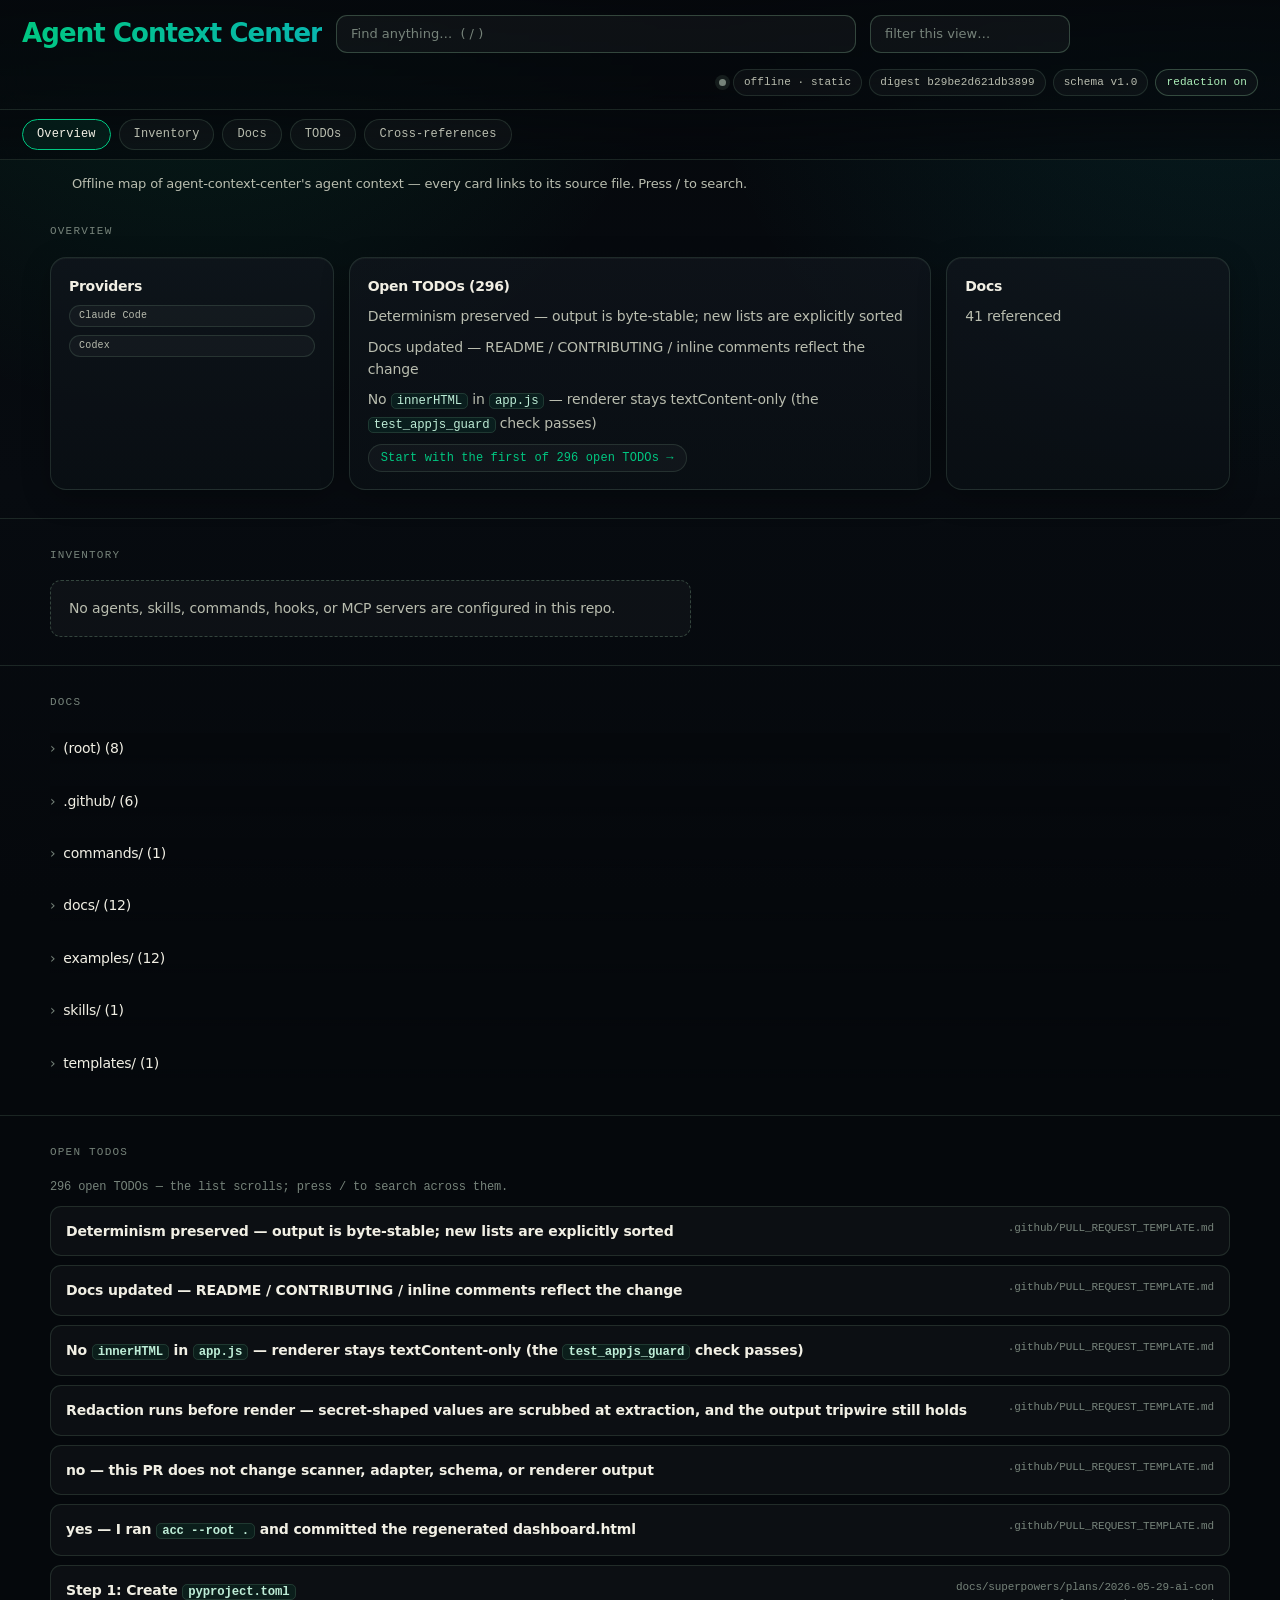
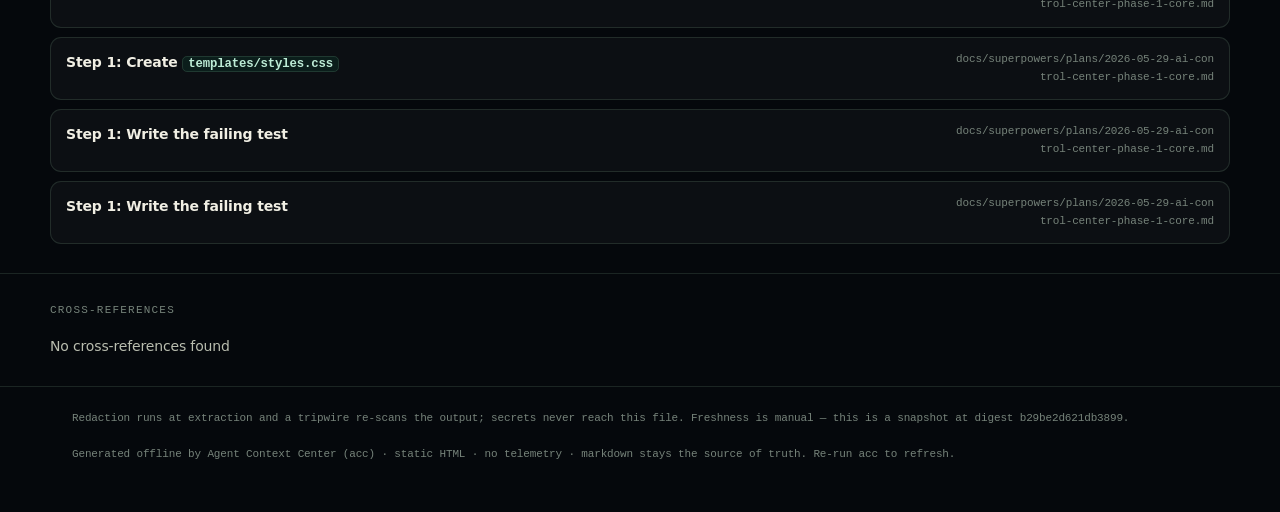
==== commit 88c20067: "chore(release): v1.3.3 — /dashboard runs without hook-only env vars Bump version to 1.3.3 (pyproject" ====
--- a/.claude/dashboard.html
+++ b/.claude/dashboard.html
@@ -3,7 +3,7 @@
 <head>
 <meta charset="utf-8">
 <meta name="viewport" content="width=device-width, initial-scale=1">
-<meta name="generator" content="Agent Context Center (agent-context-center) 1.3.2">
+<meta name="generator" content="Agent Context Center (agent-context-center) 1.3.3">
 <title>Agent Context Center</title>
 <style>/* Agent Context Center — dark, TUEL-branded theme.
    A repo-native trust surface: calm, dark, source-linked. Design language from
@@ -446,7 +446,7 @@
 <section id="crossref"><div class="acc-label">Cross-references</div><div id="acc-crossref"></div></section>
 <div class="acc-trust" id="acc-trust"></div>
 <footer class="acc-foot">Generated offline by Agent Context Center (acc) · static HTML · no telemetry · markdown stays the source of truth. Re-run acc to refresh.</footer>
-<script id="acc-data" type="application/json">{"docs":{"adrs":[],"decisions":[],"prds":[],"references":[{"body":"---\nname: Bug report\nabout: Something in acc or the generated dashboard does the wrong thing\nlabels: bug\n---\n\n## What happened\n\n&lt;!-- The behavior you saw. If the dashboard rendered something wrong, say which\n     section (agents, skills, commands, hooks, MCP, rules, docs, TODOs, cross-references). --&gt;\n\n## What you expected\n\n&lt;!-- The behavior you expected instead. --&gt;\n\n## Steps to reproduce\n\n```\n# the exact command you ran, e.g.\nacc --root .\nacc doctor --root . --json\n```\n\n## Environment\n\n- acc version: &lt;!-- `pip show agent-context-center` --&gt;\n- Python: &lt;!-- `python3 --version` (3.12+ required) --&gt;\n- OS:\n- Provider folders present: &lt;!-- .claude / .codex / .cursor / none --&gt;\n\n## Output\n\n&lt;!-- Paste the relevant stdout. For generation issues, the `acc --root . --json`\n     blob (dashboardPath, sourceDigest, scannedFileCount, providers, truncated)\n     is the most useful thing you can attach.\n     Scrub anything sensitive before pasting — acc redacts the dashboard, not your terminal. --&gt;\n","id":"651f5d877eef","path":".github/ISSUE_TEMPLATE/bug_report.md","summary":"&lt;!-- The behavior you saw. If the dashboard rendered something wrong, say which","title":"What happened"},{"body":"---\nname: Dashboard improvement\nabout: Suggest a change to the rendered dashboard.html (layout, readability, navigation)\nlabels: dashboard\n---\n\n## What part of the dashboard\n\n&lt;!-- Which section or affordance: a provider section, the reading pane, the\n     cross-references view, truncation behavior, search/filter, the trust footer. --&gt;\n\n## What&#x27;s hard right now\n\n&lt;!-- The friction you hit when reading or reviewing the dashboard. --&gt;\n\n## Proposed change\n\n&lt;!-- What you&#x27;d like instead. A sketch or screenshot helps. --&gt;\n\n## Constraints to keep\n\nThe dashboard is a single offline file with a few hard rules. A change here needs to\nhold these:\n\n- No network, no CDN, no build step — one self-contained file\n- Deterministic, byte-stable output across runs\n- textContent-only rendering (no `innerHTML`) so repo content cannot inject script\n- Reviewable and committable as plain HTML\n","id":"2f64b9c122e7","path":".github/ISSUE_TEMPLATE/dashboard_improvement.md","summary":"&lt;!-- Which section or affordance: a provider section, the reading pane, the","title":"What part of the dashboard"},{"body":"---\nname: Detector request\nabout: Propose a deterministic check for `acc doctor`\nlabels: doctor\n---\n\n## The check\n\n&lt;!-- One sentence: what should `acc doctor` flag? --&gt;\n\n## Why it matters\n\n&lt;!-- What goes wrong in a repo when this is missing — what a reader or reviewer\n     would otherwise overlook. --&gt;\n\n## How to detect it deterministically\n\n`acc doctor` findings must be reproducible: same repo in, same findings out, no\nnetwork, no time-of-day dependence. Describe the rule in those terms.\n\n- Inputs: &lt;!-- which files or scanned facts the check looks at --&gt;\n- Rule: &lt;!-- the exact condition that makes it fire --&gt;\n- Level: &lt;!-- warning or info --&gt;\n- Suggested code: &lt;!-- a short stable string, e.g. stale-dashboard, weak-metadata --&gt;\n\n## False positives to avoid\n\n&lt;!-- Cases where a naive version of this rule would fire wrongly.\n     Existing checks stay conservative on purpose (e.g. broken-link detection). --&gt;\n\n&lt;!-- For reference, checks today include: stale-dashboard, missing/unreadable/\n     truncated dashboard, generator-version drift, weak-metadata, near-empty\n     instruction files, large files, broken relative-markdown-link (conservative),\n     redaction count, and open-TODO count. --&gt;\n","id":"5e86848ae2c3","path":".github/ISSUE_TEMPLATE/detector_request.md","summary":"&lt;!-- One sentence: what should `acc doctor` flag? --&gt;","title":"The check"},{"body":"---\nname: Docs improvement\nabout: Fix or improve the README, CONTRIBUTING, or other docs\nlabels: docs\n---\n\n## Which doc\n\n&lt;!-- File path, and section or heading if you can name it. --&gt;\n\n## What&#x27;s wrong or missing\n\n&lt;!-- A claim that&#x27;s inaccurate, a step that doesn&#x27;t work, a gap that left you stuck.\n     If a documented command failed, paste what you ran and what happened. --&gt;\n\n## Suggested wording\n\n&lt;!-- Optional: drop in the text you&#x27;d expect to see. --&gt;\n\n## Notes\n\n&lt;!-- Accuracy matters here: the docs distinguish what&#x27;s supported today from\n     what&#x27;s planned. If you spot an overclaim or an outdated flag, call it out. --&gt;\n","id":"a2ad62098c96","path":".github/ISSUE_TEMPLATE/docs_improvement.md","summary":"&lt;!-- File path, and section or heading if you can name it. --&gt;","title":"Which doc"},{"body":"---\nname: Provider adapter request\nabout: Ask for first-class support for an AI tool&#x27;s context files\nlabels: adapter\n---\n\n## Which tool\n\n&lt;!-- e.g. Gemini CLI, GitHub Copilot, Aider, Continue, Windsurf, ... --&gt;\n\n## Which files should acc read\n\nList the exact repo-relative paths and what each one declares. Examples:\n\n- `GEMINI.md` — top-level instructions\n- `.github/copilot-instructions.md` — repo instructions\n- `&lt;dir&gt;/&lt;file&gt;` — agents / skills / commands / rules / hooks / MCP servers / config\n\n## What should land in the dashboard\n\n&lt;!-- For each file above: is it an instruction doc, an agent, a skill, a command,\n     a rule, a hook, an MCP server declaration, or generic docs? --&gt;\n\n## Notes\n\n&lt;!-- Format details that matter: YAML frontmatter keys, a TOML/JSON config shape,\n     a description field to surface, anything that affects parsing or redaction.\n     A link to the tool&#x27;s own docs for these files helps a lot. --&gt;\n\n&lt;!-- Status note: GEMINI.md and .github/copilot-instructions.md are picked up today\n     as GENERIC markdown, not provider-classified. First-class adapters for them\n     are Planned. --&gt;\n","id":"8112f4534273","path":".github/ISSUE_TEMPLATE/provider_adapter_request.md","summary":"&lt;!-- e.g. Gemini CLI, GitHub Copilot, Aider, Continue, Windsurf, ... --&gt;","title":"Which tool"},{"body":"&lt;!-- Agent Context Center — pull request --&gt;\n\n## What changed\n\n&lt;!-- One or two sentences. What does this PR do and why? --&gt;\n\n## Screenshots (if the dashboard changed)\n\n&lt;!-- If this PR changes the rendered dashboard.html, drop a before/after screenshot.\n     Delete this section if the dashboard output is unchanged. --&gt;\n\n## Tests run\n\n```shell\npython -m pytest\n```\n\n&lt;!-- Paste the summary line (e.g. &quot;261 passed&quot;). Note any tests added. --&gt;\n\n## Generated dashboard updated?\n\n&lt;!-- yes / no --&gt;\n\n- [ ] yes — I ran `acc --root .` and committed the regenerated dashboard.html\n- [ ] no — this PR does not change scanner, adapter, schema, or renderer output\n\n## Risk notes\n\n&lt;!-- Anything a reviewer should watch: behavior changes, new file types scanned,\n     redaction edge cases, performance on large repos, output format changes. --&gt;\n\n## Checklist\n\n- [ ] Determinism preserved — output is byte-stable; new lists are explicitly sorted\n- [ ] Redaction runs before render — secret-shaped values are scrubbed at extraction, and the output tripwire still holds\n- [ ] No `innerHTML` in `app.js` — renderer stays textContent-only (the `test_appjs_guard` check passes)\n- [ ] Docs updated — README / CONTRIBUTING / inline comments reflect the change\n","id":"8c973e697120","path":".github/PULL_REQUEST_TEMPLATE.md","summary":"&lt;!-- Agent Context Center — pull request --&gt;","title":"What changed"},{"body":"# Agent Context Center (acc)\n\nA stdlib-Python tool that scans a repository&#x27;s AI-assistant configuration (Claude Code,\nCodex, Cursor) and generates a deterministic, single-file, offline HTML dashboard of what\nthe repo declares — agents, skills, hooks, commands, MCP servers, rules, docs, and open\nTODOs. It maps and reviews the AI context; it does not run or control agents. Public repo:\n`omerakben/agent-context-center` (the `acc` CLI stands for Agent Context Center).\n\n&gt; The generated dashboard for this repo is [`.claude/dashboard.html`](.claude/dashboard.html).\n&gt; Open it in a browser; run `/dashboard` (or `acc --root .`) to refresh it.\n\n## What this is\n\n- A generator (`src/acc/`) reads the repo, normalizes each provider through an adapter,\n  and emits one self-contained `dashboard.html` with a JSON data island plus a vanilla-JS\n  renderer. No build step, no runtime dependencies, no network.\n- Output is **deterministic**: every list is explicitly sorted, so repeated runs are\n  byte-identical.\n- The renderer is **textContent-only**: no `innerHTML` / `outerHTML` / `insertAdjacentHTML`\n  (a CI guard greps `app.js`). Author-derived text is `html.escape`-d at build and\n  `htmlUnescape`-d at display.\n- Secrets are redacted at extraction; a tripwire re-scans the assembled output.\n\n## Architecture\n\n- `src/acc/generate.py` — orchestration: scan, per-provider normalize, merge, escape,\n  build the search index, build relationships, assemble + validate + render the island.\n- `src/acc/adapters/` — `claude.py`, `codex.py`, `cursor.py`, `generic.py` over `base.py`.\n- `src/acc/schema.py` — top-level shape + search-record + relationship validation; the\n  redaction tripwire.\n- `src/acc/templates/` — `dashboard.html.tmpl`, `app.js`, `styles.css`.\n- `tests/` — flat pytest suite incl. a real-Chromium Playwright DOM test\n  (`test_render_dom.py`) and the innerHTML CI guard (`test_appjs_guard.py`).\n\n## Current state\n\n- Phases 1–3 (schema/generator/adapters/renderer) and Phase 4a (Find omnibox) are merged\n  to `main`. Phase 4b (Relationships / cross-references) is in progress on\n  `feature/phase-4b-relationships` — spec at `docs/specs/phase-4b-relationships.md`.\n\n## Codex setup\n\n- Model `gpt-5.5`, reasoning effort `xhigh` (see `.codex/config.toml`). Sandbox\n  `workspace-write`, approvals `on-request`.\n- MCP servers are disabled by default. Enable with `/codex-config enable-mcp &lt;name&gt;`\n  (context7 for docs, playwright for UI testing).\n\n## Conventions\n\n- Stdlib Python only (3.12+), type hints, no third-party runtime deps in the generator.\n- Preserve the determinism and textContent-only invariants in every change.\n- No secrets in the repo; use a local `.env` and gitignore it.\n- Verify renderer changes in a browser (or the Playwright DOM test) before claiming the UI\n  works.\n","id":"48870fc1a8b4","path":"AGENTS.md","summary":"A stdlib-Python tool that scans a repository&#x27;s AI-assistant configuration (Claude Code,","title":"Agent Context Center (acc)"},{"body":"# Changelog\n\nAll notable changes to this project are recorded here. The format follows\n[Keep a Changelog](https://keepachangelog.com/en/1.1.0/), and the project uses\n[Semantic Versioning](https://semver.org/spec/v2.0.0.html).\n\n## [1.3.2] — 2026-06-01\n\n### Fixed\n\n- The scanner no longer crashes on Visual Studio repositories. `.vs/` is excluded, so\n  `source_digest` never reads the open-locked `.vsidx` index files Visual Studio keeps\n  (a `PermissionError` aborted the whole run on Windows).\n\n### Changed\n\n- Added Visual Studio / .NET build and IDE artifacts to the default scan excludes —\n  `.vs`, `.vscode`, `bin`, `obj`, `TestResults`, `Screenshots`, `TestReports` — so per-build\n  and per-machine output no longer churns the byte-stable `sourceDigest`. `packages/` is\n  deliberately not excluded: it is the source root in pnpm/yarn/turbo monorepos and routinely\n  holds real `CLAUDE.md` / `AGENTS.md`.\n\n## [1.3.1] — 2026-06-01\n\n### Changed\n\n- Renamed every public identifier from `ai-control-center` to `agent-context-center` to\n  match the repository and brand: the Python distribution name, the Claude Code plugin\n  (`/plugin install agent-context-center@ozzy-skills`), the bundled skill, the dashboard&#x27;s\n  `generator.name` and `&lt;meta name=&quot;generator&quot;&gt;` tag, and the generic-repo fallback output\n  directory (`.agent-context-center/`). The `acc` CLI command and import path are unchanged,\n  and the old `.ai-control-center/` directory is still recognized so dashboards committed\n  under it are not orphaned.\n\n## [1.3.0] — 2026-05-31\n\n### Changed\n\n- Repositioned the project as &quot;Agent Context Center&quot; (the `acc` CLI now stands for\n  Agent Context Center); the tool maps and reviews AI context, it does not control agents.\n- The CLI gained subcommands (`generate` default, `doctor`); `acc --root .` and\n  `acc --json` keep working unchanged.\n\n### Added\n\n- `acc doctor`: deterministic findings report with `--strict` and `--json` (doctor.v1).\n- README, docs, and community files for the public repository.\n- Example repos under `examples/`.\n- A GitHub Pages demo of a generated dashboard.\n\n## [1.2.0]\n\n### Added\n\n- TUEL brand theme: emerald, teal, and navy palette.\n\n## [1.1.2]\n\n### Added\n\n- Reading pane links to the full source file when a rendered body is capped.\n\n## [1.1.1]\n\n### Changed\n\n- Decode YAML frontmatter escapes before display.\n- Cap summaries to the lead sentence.\n\n### Added\n\n- Render markdown tables in the reading pane.\n\n## [1.1.0]\n\n### Added\n\n- Client-side markdown rendering with an inline reading pane.\n- Graduated truncation for large repos.\n\n## [1.0.1]\n\n### Fixed\n\n- Redaction render-mismatch between the scanned source and the rendered output.\n\n## [1.0.0]\n\n### Added\n\n- First release: deterministic, offline `dashboard.html` generation.\n- Adapters for Claude Code, Codex, and Cursor, plus a generic markdown index.\n- Redaction before rendering.\n- Claude Code marketplace plugin.\n","id":"281fd217c6fd","path":"CHANGELOG.md","summary":"All notable changes to this project are recorded here. The format follows","title":"Changelog"},{"body":"# CLAUDE.md\n\nThis file provides guidance to Claude Code (claude.ai/code) when working with code in this repository.\n\n`AGENTS.md` is the companion brief and `CONTRIBUTING.md` has the full extension guide; this file is the working summary plus the gotchas that bite first.\n\n## What this is\n\n`acc` (Agent Context Center) scans a repo&#x27;s AI-assistant config — Claude Code, Codex, Cursor, generic markdown — and emits one deterministic, offline, single-file `dashboard.html`. Markdown stays the source of truth; the dashboard is the human map. It maps and reviews; it does not run or control agents. The package id is `agent-context-center`; the CLI is `acc`.\n\nStdlib Python 3.12+ only. No third-party runtime dependencies. No network at runtime, no build step, no server.\n\n## Commands\n\n```bash\npip install -e &quot;.[test]&quot;      # editable install + pytest/pytest-playwright\nplaywright install chromium   # once, for the real-browser DOM test\n\npython -m pytest                          # full suite\npython -m pytest tests/test_scan.py       # one file\npython -m pytest tests/test_scan.py::test_name   # one test\npython -m pytest -k redaction             # by keyword\n\nacc --root .                  # generate into the auto-detected provider folder; prints path + digest\nacc --root . --out .          # write ./dashboard.html at repo root (--out is a DIRECTORY, not a filename)\nacc --root . --json           # machine-readable: dashboardPath, sourceDigest, file count, providers\nacc doctor --root .           # deterministic findings report (exit 0 unless execution error -&gt; 2)\nacc doctor --root . --strict  # exit 1 on any warning\nacc doctor --root . --json    # doctor.v1 report\n```\n\n## Dogfood + CI (the thing that breaks first)\n\nThis repo runs `acc` on itself. `.claude/dashboard.html` is committed and `.github/workflows/agent-context-dashboard.yml` runs two jobs on every PR:\n\n1. **freshness** — regenerates the dashboard and fails if the committed copy differs.\n2. **doctor** — `acc doctor --root . --strict`, fails on any warning.\n\nSo after any change to scanning, adapters, schema, or templates, **regenerate and commit the dashboard** (`acc --root .` then commit `.claude/dashboard.html`) and keep `acc doctor --root . --strict` clean — passing tests are not enough. (`docs/demo/dashboard.html` is a separate GitHub-Pages demo, not the freshness target.)\n\n## Architecture\n\nThe flow lives in `src/acc/generate.py::_assemble` (read-only core, shared by `generate_result` and `doctor`):\n\n1. **scan** (`scan.py`) — walk the repo into a file list.\n2. **detect + resolve owner** — `detect_providers` by precedence (claude → codex → cursor); `resolve_owner` picks the output folder (an existing dashboard, else the top detected provider&#x27;s dir, else `.agent-context-center/`). Two committed dashboards raise `OwnerAmbiguousError` unless `--owner` is given.\n3. **normalize** — each first-class adapter (`adapters/claude.py`, `codex.py`, `cursor.py`) maps native files into the shared `inventory` + `docs` schema; `generic.py` indexes only the markdown not claimed by a provider folder/marker.\n4. **merge → escape → search → relationships** — `_merge_parts` concatenates and sorts; `_escape_text_fields` redacts-then-escapes every author-derived display field; `_build_search` and `_build_relationships` run; then transient `_searchBody` / `_refScanBody` / `_rawBody` keys are stripped so they never reach the island.\n5. **redact paths → validate** — `_redact_paths` masks author-controlled paths/evidence; `schema.py::validate` checks shape and runs the secret tripwire.\n6. **render** (`render.py`) — substitute CSS, `app.js`, schema version, and the canonical-JSON data island into `templates/dashboard.html.tmpl`. `generate_result` also runs `_reduce_for_size` (graduated trim: bodies → capped summaries → search body → blanked summaries) when output exceeds the byte budget.\n\nKey modules: `schema.py` (shape + tripwire), `redaction.py` (secret-shaped scanner), `config.py` (allowlisting helpers `safe_mcp`/`","bodyTruncated":true,"id":"e2460cafe70f","path":"CLAUDE.md","summary":"This file provides guidance to Claude Code (claude.ai/code) when working with code in this repository.","title":"CLAUDE.md"},{"body":"# Code of conduct\n\n## Our pledge\n\nWe want participation in Agent Context Center to be a respectful, harassment-free\nexperience for everyone, regardless of background or identity. Maintainers and\ncontributors are expected to act in ways that keep the community open, welcoming,\nand professional.\n\n## Our standards\n\nContributors should:\n\n- be considerate and respectful in language and conduct\n- welcome differing viewpoints and accept constructive feedback gracefully\n- focus on what is best for the project and its users\n- assume good intent and give other people the benefit of the doubt\n\nThe following are not acceptable: harassment of any kind, personal or political\nattacks, publishing others&#x27; private information without permission, or other\nconduct that a reasonable person would consider inappropriate in a professional\nsetting.\n\n## Standard adopted\n\nThis project adopts the **Contributor Covenant, version 2.1**. The full text,\nincluding the detailed enforcement guidelines, is published at\n&lt;https://www.contributor-covenant.org/version/2/1/code_of_conduct/&gt;. By\nparticipating, you agree to uphold it.\n\n## Scope\n\nThis code applies in all project spaces — the repository, issues, pull requests,\nand discussions — and when an individual is representing the project in public.\n\n## Enforcement\n\nReport unacceptable behavior to the maintainer privately through GitHub (open a\nprivate report via the repository&#x27;s **Security** tab, or contact\n[@omerakben](https://github.com/omerakben)). Reports are handled discreetly.\nMaintainers may remove, edit, or reject contributions, comments, and other\nactivity that does not align with this code, and may temporarily or permanently\nban any contributor for behavior they deem inappropriate.\n\n## Attribution\n\nAdapted from the [Contributor Covenant](https://www.contributor-covenant.org),\nversion 2.1.\n","id":"e31238a843e7","path":"CODE_OF_CONDUCT.md","summary":"We want participation in Agent Context Center to be a respectful, harassment-free","title":"Code of conduct"},{"body":"# Contributing\n\nAgent Context Center is public developer infrastructure. The repo and package id is\n`agent-context-center`; the CLI is `acc`. It is a stdlib-only Python generator that scans a\nrepo&#x27;s AI context files and emits one offline, deterministic `dashboard.html`. Markdown\nstays the source of truth; the dashboard is the human map. Contributions that keep it\noffline, deterministic, and dependency-free are welcome.\n\n## Local setup\n\nYou need Python 3.12 or newer. The runtime has no third-party dependencies. The only\nextra packages are for the test suite.\n\n```bash\ngit clone https://github.com/omerakben/agent-context-center\ncd agent-context-center\npython -m venv .venv &amp;&amp; source .venv/bin/activate\npip install -e &quot;.[test]&quot;\n```\n\nThe `[test]` extra installs `pytest` and `pytest-playwright`. The DOM test drives a real\nChromium, so install the browser once:\n\n```bash\nplaywright install chromium\n```\n\n## Run the tests\n\n```bash\npython -m pytest\n```\n\nTwo tests are worth knowing about:\n\n- `tests/test_render_dom.py` loads a generated dashboard in real Chromium and asserts on\n  the rendered DOM. It needs the Chromium install above.\n- `tests/test_appjs_guard.py` greps the renderer (`src/acc/templates/app.js`) for\n  `innerHTML`, `outerHTML`, and `insertAdjacentHTML`. Any HTML sink fails CI. The renderer\n  must stay `textContent`-only.\n\n## Generate a dashboard\n\nRun the generator against this repo, or any repo, to see your change end to end:\n\n```bash\nacc --root .                    # writes into the detected provider folder, prints path + digest\nacc --root . --out .            # writes ./dashboard.html at the repo root (--out is a directory)\nacc --root . --json             # machine-readable metadata: dashboardPath, sourceDigest, etc.\nacc --root . --repo-name NAME   # pin the displayed repo name (default: manifest name, else dir name)\n```\n\n## Run doctor\n\n`acc doctor` reports deterministic findings about a repo&#x27;s AI context. Use it to check\nyour own work:\n\n```bash\nacc doctor --root .            # findings report; exit 0 unless an execution error (exit 2)\nacc doctor --root . --strict   # exit 1 if any warning is present\nacc doctor --root . --json     # a doctor.v1 report with a findings list and a status\n```\n\n## Add a provider adapter\n\nAdapters live in `src/acc/adapters/`. Each one maps a provider&#x27;s native files into the\nsingle inventory + docs schema. Use the existing `claude`, `codex`, and `cursor` adapters\nas templates.\n\n1. Implement the `ProviderAdapter` protocol from `src/acc/adapters/base.py`: an `id`, a\n   `display_name`, a `detect(ctx)` that returns `ProviderRoot`s, and a\n   `normalize(ctx, root)` that returns a dict.\n2. Build inventory and docs with `empty_inventory()`, `empty_docs()`, and `make_item(...)`\n   from `base.py`. Do not hand-roll item dicts — `make_item` assigns the stable id and the\n   type label.\n3. Read structured config through the allowlisting helpers in `src/acc/config.py`\n   (`safe_mcp`, `load_toml`, `as_dict`). Run free-form prose through `redact_text` from\n   `src/acc/redaction.py` before it enters an item. Redaction happens at extraction, not at\n   render time.\n4. Add a builder in `tests/builders.py` that lays down the provider&#x27;s native files, then a\n   `tests/test_&lt;provider&gt;_adapter.py` that asserts the normalized output.\n\nKeep new providers honest: only classify what you actually parse. Files you do not\nrecognize should fall through to the generic markdown adapter, not be mislabeled.\n\n## Add a doctor detector\n\nDetectors live in `src/acc/doctor.py`. Each one inspects the same assembled data the\ndashboard shows and yields `Finding` objects (`level` is `warn` or `info`, plus a `code`\nand a `message`).\n\nRules for a detector:\n\n- Deterministic only. No git history, no mtimes, no network, no model judgment. The same\n  repo must always produce the same findings.\n- Use `warn` only for something a reader should act on, since `--strict` exits 1 on any\n  warning. Use `info` for counts and context.\n- Add a test in `tests/test","bodyTruncated":true,"id":"5c21f3a8198d","path":"CONTRIBUTING.md","summary":"Agent Context Center is public developer infrastructure. The repo and package id is","title":"Contributing"},{"body":"# Agent Context Center\n\nAI agents have `AGENTS.md`. Humans need `dashboard.html`.\n\nAgent Context Center turns a repo&#x27;s scattered AI operating layer into one committed,\noffline HTML dashboard. Claude Code instructions, Codex prompts, Cursor rules, MCP\nservers, hooks, commands, skills, docs, and open TODOs become a source-linked map that a\nhuman can review in a browser.\n\n[View the demo dashboard](https://omerakben.github.io/agent-context-center/demo/dashboard.html)\n· [Open the public site](https://omerakben.github.io/agent-context-center/)\n· [Install from GitHub](#quickstart)\n\n![The dashboard rendered for a multi-provider repo](acc-dashboard-multi.png)\n\n## Why use it\n\nModern repos increasingly have two codebases:\n\n- the product code people review every day\n- the AI context that tells agents how to work in that repo\n\nThe second one is easy to miss. It lives in `CLAUDE.md`, `AGENTS.md`,\n`.claude/agents`, `.codex/prompts`, Cursor rules, MCP config, docs, and TODOs. Agent\nContext Center makes that layer visible, diffable, and safe to hand off.\n\nUse it when you need to:\n\n| Use case | What ACC gives you |\n| --- | --- |\n| Onboard a developer or coding agent | One browser page showing the repo&#x27;s AI instructions, tools, prompts, docs, and TODOs. |\n| Review a pull request that changes agent behavior | A regenerated `dashboard.html` diff beside the markdown/config diff. |\n| Audit MCP, hooks, and commands | A provider-aware inventory with source paths and redacted config summaries. |\n| Handoff a repo between humans or agents | A deterministic snapshot of what the repo declares, not a chat-only explanation. |\n| Keep AI context fresh in CI | `acc doctor --strict` flags stale dashboards and weak metadata without network or model calls. |\n| Explain the repo&#x27;s AI surface publicly | A static demo artifact you can open from `file://`, GitHub Pages, or a PR. |\n\n![Agent Context Center use-case map](assets/use-case-map.svg)\n\n## The pitch\n\nMarkdown stays the source of truth. The dashboard is the human map.\n\nACC is not an agent runtime and it does not control tools. It reads the files already in\nyour repo, normalizes them through provider adapters, redacts secret-shaped values, and\nemits a self-contained `dashboard.html`. You can commit it, diff it, open it offline, and\nask reviewers to inspect it like any other generated artifact.\n\n## Quickstart\n\nInstall the generator. It is stdlib Python 3.12+ with no third-party runtime\ndependencies.\n\n```bash\npip install &quot;git+https://github.com/omerakben/agent-context-center&quot;\nacc --root .\n```\n\n`acc --root .` writes `dashboard.html` into the auto-detected provider folder, for\nexample `.claude/dashboard.html`, or `.agent-context-center/` if no provider is found. It\nprints the path, source digest, scanned file count, and providers. Open the printed path\nin a browser. No server. No network.\n\nWrite the dashboard at the repo root instead:\n\n```bash\nacc --root . --out .\n```\n\n`--out` takes a directory, not a filename.\n\nThe dashboard header shows the repo name. It comes from `pyproject.toml`\n`[project].name`, then `package.json` `name`, then the directory name. Pin it explicitly\nwhen you need byte-stable output across differently named clones:\n\n```bash\nacc --root . --repo-name my-repo\n```\n\n### Claude Code plugin\n\n```text\n/plugin marketplace add omerakben/agent-context-center\n/plugin install agent-context-center@ozzy-skills\n/dashboard\n```\n\n`/dashboard` runs the bundled generator. It needs `python3` 3.12+ on your PATH. If yours\nis older, the command tells you instead of failing with a stack trace.\n\n## What it maps\n\n| Source | Status |\n| --- | --- |\n| Claude Code: `CLAUDE.md`, `.claude/agents`, `.claude/commands`, `.claude/skills` (`SKILL.md`), hooks and MCP from `.claude/settings.json` and `.mcp.json` | Supported today |\n| Codex: `AGENTS.md`, `.codex/prompts`, `.codex/config.toml` MCP and config facts | Supported today |\n| Cursor: `.cursorrules`, `.cursor/rules/*.mdc`, `.cursor/mcp.json` | Supported today |\n| Generic markdown i","bodyTruncated":true,"id":"dd79dd0f0574","path":"README.md","summary":"AI agents have `AGENTS.md`. Humans need `dashboard.html`.","title":"Agent Context Center"},{"body":"# Roadmap\n\nAgent Context Center maps a repo&#x27;s scattered AI context files into one offline HTML\ndashboard. This is the plan. Items beyond Now are planned, not promised, and carry no\ndates.\n\n## Now\n\nShipped and stable.\n\n- Deterministic, byte-stable `dashboard.html` generation from `acc --root .`.\n- First-class adapters for Claude Code, Codex, and Cursor, plus a generic markdown index\n  for any other `.md`.\n- Redaction before rendering: secret-shaped-string scanner, structured-config allowlist,\n  and an output tripwire.\n- Inline reading pane with a sanitized markdown subset rendered via `textContent`.\n- Graduated truncation so large repos still produce a usable, bounded file.\n- `acc doctor` findings report with `--strict` and `--json`.\n- CI drift-check workflow template under `templates/refresh/`.\n- TUEL theme (emerald, teal, navy).\n\n## Next\n\nPlanned. Order is rough and may change.\n\n- First-class adapters for `GEMINI.md` and `.github/copilot-instructions.md` (today these\n  files land in the generic markdown index, not provider-classified).\n- Richer `acc doctor` checks: broader broken-link detection and cross-file conflict\n  detection.\n- JSON export of doctor findings, shipped as the `doctor.v1` schema.\n- A provider compatibility matrix in the docs.\n- A published, reusable GitHub Action (today only a copyable workflow template exists).\n- PRD and ADR classification (the schema has buckets, but generic markdown currently\n  lands in `references`).\n\n## Later\n\nExploratory. No commitment.\n\n- Optional model-generated summaries, run only after redaction.\n- Repo comparison over time.\n- PR-comment summaries.\n- VS Code integration.\n- A local desktop wrapper.\n","id":"5daae9ae6ce6","path":"ROADMAP.md","summary":"Agent Context Center maps a repo&#x27;s scattered AI context files into one offline HTML","title":"Roadmap"},{"body":"# Security\n\nAgent Context Center (`agent-context-center`, CLI `acc`) generates a static, offline\n`dashboard.html` from a repo&#x27;s AI context files. The dashboard makes no network calls,\nruns no server, and ships no tracking. The renderer writes repo content with `textContent`\nonly, so content from the scanned repo cannot inject script into the committed file.\n\n## Redaction is a safety layer, not a secret scanner\n\nBefore anything is written into the dashboard, the generator:\n\n- allowlists structured provider config, so only known-safe fields pass through, and\n- runs free-form prose through a high-precision secret-shaped-string scanner, then\n  re-scans the assembled output with a tripwire.\n\nThis favors precision over recall. It catches common secret shapes (tokens with telltale\nprefixes, structured config values that are not on the allowlist). It is not a full\nentropy scanner. A high-entropy value with no recognizable prefix can slip through.\n\nDo not treat the dashboard as proof that a repo is free of secrets.\n\nAdvice:\n\n- Keep running dedicated secret scanning in your pipeline. This tool does not replace it.\n- Review a generated dashboard before you commit or publish one from a repo that holds\n  sensitive content. The output is static and offline, so a review is a plain file read.\n- The dashboard is meant to be committed. Treat it like any other artifact built from your\n  source: if the source has a secret problem, the dashboard can inherit it.\n\n## Reporting a vulnerability\n\nPlease do not file public issues for security problems.\n\n- Open a private security advisory on GitHub: the repository&#x27;s **Security** tab →\n  **Report a vulnerability**.\n- Or email the maintainer (Omer Akben) through the contact on the GitHub profile at\n  https://github.com/omerakben.\n\nInclude the version, a description, and steps to reproduce. We will confirm receipt and\nwork with you on a fix and disclosure timeline.\n","id":"cfb1779bf596","path":"SECURITY.md","summary":"Agent Context Center (`agent-context-center`, CLI `acc`) generates a static, offline","title":"Security"},{"body":"---\nname: dashboard\ndescription: Generate or refresh the Agent Context Center dashboard — one offline HTML file inventorying this repo&#x27;s AI configuration (agents, skills, hooks, commands, MCP servers, rules, docs, open TODOs). Use when asked to build, refresh, regenerate, stamp, or open the Agent Context Center / repo AI dashboard.\nallowed-tools:\n  - Bash\n  - Read\n---\n\n# /dashboard — generate the Agent Context Center dashboard\n\nRun the bundled generator against the **user&#x27;s project** (never the plugin dir) and\nreport what it wrote. The generator is stdlib Python 3.12+, offline, deterministic, and\nredacts secrets at extraction — there is no build step and nothing is installed.\n\nRun exactly this in one Bash call:\n\n```bash\nset -o pipefail\n\n# Project to scan. Claude Code exports CLAUDE_PROJECT_DIR to hooks but not to the\n# Bash tool&#x27;s shell, so fall back to the working directory — Claude Code runs the\n# Bash tool in the project root, which is exactly what we want to scan.\nROOT=&quot;${CLAUDE_PROJECT_DIR:-$PWD}&quot;\n\n# Bundled generator. Claude Code substitutes ${CLAUDE_PLUGIN_ROOT} with this\n# plugin&#x27;s install dir when the command loads; the cache glob is a fallback for a\n# client that leaves it unset, and picks the highest installed version.\nPLUGIN=&quot;${CLAUDE_PLUGIN_ROOT}&quot;\nif [ -z &quot;$PLUGIN&quot; ] || [ ! -d &quot;$PLUGIN/src/acc&quot; ]; then\n  PLUGIN=&quot;$(ls -d &quot;$HOME&quot;/.claude/plugins/cache/*/agent-context-center/*/ 2&gt;/dev/null | sort -V | tail -1)&quot;\n  PLUGIN=&quot;${PLUGIN%/}&quot;\nfi\nif [ -z &quot;$PLUGIN&quot; ] || [ ! -d &quot;$PLUGIN/src/acc&quot; ]; then\n  echo &quot;Agent Context Center: cannot locate the bundled generator (src/acc) under \\$CLAUDE_PLUGIN_ROOT or ~/.claude/plugins/cache.&quot; &gt;&amp;2\n  exit 1\nfi\n\n# Pick the first interpreter that is actually &gt;=3.12. The generator uses 3.10+\n# syntax that is evaluated at import, so a stale system python3 (macOS ships\n# 3.9) must be rejected with a clear message, never a stack trace.\nPY=&quot;&quot;\nfor cand in python3.13 python3.12 python3; do\n  if command -v &quot;$cand&quot; &gt;/dev/null 2&gt;&amp;1 \\\n     &amp;&amp; &quot;$cand&quot; -c &#x27;import sys; raise SystemExit(0 if sys.version_info &gt;= (3,12) else 1)&#x27; 2&gt;/dev/null; then\n    PY=&quot;$cand&quot;; break\n  fi\ndone\nif [ -z &quot;$PY&quot; ]; then\n  found=&quot;$(command -v python3 &gt;/dev/null 2&gt;&amp;1 &amp;&amp; python3 -c &#x27;import sys;print(&quot;%d.%d.%d&quot;%tuple(sys.version_info[:3]))&#x27; 2&gt;/dev/null || echo none)&quot;\n  echo &quot;Agent Context Center needs Python 3.12+ on PATH (found: $found).&quot; &gt;&amp;2\n  echo &quot;Install it — macOS: &#x27;brew install python@3.12&#x27;; or use pyenv — then retry /dashboard.&quot; &gt;&amp;2\n  exit 1\nfi\n\nPYTHONPATH=&quot;$PLUGIN/src&quot; &quot;$PY&quot; -m acc.cli --root &quot;$ROOT&quot; --json\n```\n\nThen:\n\n1. On success the last line is JSON: `{&quot;dashboardPath&quot;,&quot;sourceDigest&quot;,&quot;scannedFileCount&quot;,&quot;providers&quot;,&quot;truncated&quot;}`. Tell the user the dashboard was written to `dashboardPath` (it lives under the owning provider folder, e.g. `.claude/dashboard.html`), and report `scannedFileCount` files and digest `sourceDigest`. Remind them freshness is manual: re-run `/dashboard` after editing AI markdown, or install an opt-in template from the plugin&#x27;s `templates/refresh/`.\n2. If it exits with `error: multiple dashboards found (...)`, the repo has more than one provider dashboard. Ask the user which folder owns it, then re-run the same command with `--owner &lt;dir&gt;` (e.g. `--owner .claude`) added before `--json`.\n3. If it prints the &quot;needs Python 3.12+&quot; or &quot;cannot locate the bundled generator&quot; message, relay that line verbatim — do not retry, improvise another interpreter, or hardcode a plugin path.\n\nNever hand-edit the generated `dashboard.html`. To change its content, edit the source\nAI markdown and re-run `/dashboard` so redaction and the secret tripwire re-fire.\n","id":"5ee3d4fc9711","path":"commands/dashboard.md","summary":"Run the bundled generator against the **user&#x27;s project** (never the plugin dir) and","title":"/dashboard — generate the Agent Context Center dashboard"},{"body":"# Next session — the UI/UX pass: make ACC a dashboard people *want* to live in\n\nStatus: brief for the next session. Pause point: the mission-control theme\n(`src/acc/templates/styles.css`) landed on branch `feature/mission-control-theme`\nand Ozzy approved the direction. This session is **not** about shipping more CSS —\nit is about *using* the dashboard like a real engineer, finding everything that\nstill breaks the taste, and turning that into a prioritized plan.\n\n## The one rule for this session: be the user, not the builder\n\nOpen ACC on a real repo and try to actually *do the job* it promises: control and\nunderstand a repo&#x27;s AI layer. Do not read the code first. Open the HTML, and with an\nengineer&#x27;s intent — &quot;what is this repo, what can the AI do here, what changed, what do\nI touch next?&quot; — scroll, search, read, follow links, and notice every moment of\nfriction, confusion, or ugliness. The reference for &quot;good&quot; is\n`docs/vision/ai-control-center-mission.html`: calm authority, source-linked, impossible\nto bluff, &quot;make the machine-readable world human-readable.&quot;\n\nDogfood on at least two repos, because the failure modes differ:\n- **A large repo** (`/Users/ozzy-mac/Projects/code-oz`, ~1,236 files) — exercises the\n  summary-only/truncation path, where the experience is currently worst.\n- **A small repo** (this one, `html-dash`, or a fresh fixture) — exercises the normal,\n  non-truncated path and the empty/near-empty states.\n\nUse a browser (the live server at `127.0.0.1:5501/.claude/dashboard.html`, or open the\nfile). Take screenshots at each step. Keep a running log: *what I tried → what I felt →\nwhat I wish it did.*\n\n## The walkthrough protocol (the journey to script and screenshot)\n\nFor each repo, move through these as the user, and write down the friction at each:\n\n1. **Land cold (first 5 seconds).** Can I tell what repo this is, what providers run\n   here, and what the AI surface is — without scrolling or thinking? Is the first\n   impression &quot;I understand this&quot; or &quot;what am I looking at?&quot;\n2. **Orient (the Overview).** Do the cards answer &quot;what is here, why it matters, what\n   changed, what should I do?&quot; (the vision&#x27;s test). Is the bento composed, or does it\n   have dead space and a broken-looking empty card?\n3. **Scroll.** Does the page guide me down? Do I always know which section I&#x27;m in\n   (the nav pills do **not** track scroll position today)? Is the rhythm calm or noisy?\n4. **Find knowledge (search).** Search for a specific thing an engineer would hunt —\n   a named rule, an MCP server, a command, a concept. How fast do I find it? Are results\n   readable? On the large repo, &quot;body search is off&quot; — how badly does that hurt, and\n   what&#x27;s the fix?\n5. **Read (the core promise).** Open a skill / agent / prompt / doc and try to *read its\n   content*. Today most rows give a title + a link out to the raw `.md`; you cannot read\n   the rendered prose, the prompt, or the rule **in** the dashboard. This is the biggest\n   gap vs the vision. Decide how reading should work (inline expand? a reading pane? a\n   rendered preview?).\n6. **Connect (relationships).** Follow a cross-reference. Does &quot;this rule owns that\n   behavior / this command calls that script / this agent uses that MCP&quot; actually feel\n   like a map, or just a flat list?\n7. **Trust.** Is it fresh? What was redacted? Any warnings? The vision wants the trust\n   posture visible without being scary. Right now it&#x27;s one small freshness pill.\n8. **Act.** Does any view suggest the safest next move (review this rule, run this\n   verification, update this stale plan)? The vision&#x27;s &quot;action handoff&quot; is absent.\n\n## Seed findings from this session (start here, then add to them)\n\nThe theme is in; these are the taste gaps already visible:\n\n- **Markdown renders raw in cards and search snippets.** `**bold**`, `` `code` ``, and\n  angle brackets show their markers. The Overview &quot;Open TODOs&quot; card and the omnibox TODO\n  snippets are the worst offenders. This is the #1 &quot;not human&quot; problem.\n- **Escaping i","bodyTruncated":true,"id":"1db5c83adbdc","path":"docs/specs/2026-05-31-ui-ux-pass.md","summary":"Status: brief for the next session. Pause point: the mission-control theme","title":"Next session — the UI/UX pass: make ACC a dashboard people *want* to live in"},{"body":"# Phase 4 — packaging: skill + marketplace plugin (design brief)\n\nDate: 2026-05-31\nStatus: locked for build (pending design-critique reconciliation)\nBuilds on: the approved v1 design (`docs/superpowers/specs/2026-05-29-ai-control-center-design.md`),\nsections &quot;Architecture → Components/Refresh&quot; and &quot;Distribution&quot;.\n\nThis is the second half of Phase 4. Phases 1–3, 4a (Find), 4b (Relationships) are\nmerged: the generator, adapters, renderer, search, and relationships are done and\ngreen (209 tests). What remains is the **distribution and refresh** layer the design\nalways called for: ship the product as a public Claude Code **skill + marketplace\nplugin**, with the three-tier refresh, and make the repo installable and shareable.\n\n## Definition of done\n\nA friend runs two commands and has a working tool, offline, no build step:\n\n```\n/plugin marketplace add omerakben/agent-context-center\n/plugin install ai-control-center@ozzy-skills\n```\n\nThen `/dashboard` (or the agent, after editing AI markdown) stamps a deterministic,\nredacted, self-contained `dashboard.html` under the project&#x27;s provider folder.\n\n## Hard invariants carried forward (non-negotiable, must survive packaging)\n\n- Deterministic, byte-stable output (re-stamp produces no diff without content change).\n- Redaction at extraction + the assembled-output tripwire (`assert_no_secrets`).\n- `textContent`-only render; no `innerHTML`/`outerHTML`/`insertAdjacentHTML` (CI guard).\n- Stdlib Python 3.12+ only at runtime; zero third-party deps; one self-contained file.\n- Offline by default; no network in the generator or the install path.\n\n## Layout decision — one repo is both the marketplace and the single plugin\n\nThe public repo `omerakben/agent-context-center` doubles as a single-plugin marketplace.\nBoth manifests live in `.claude-plugin/` (no conflict). The marketplace entry&#x27;s\n`source` is `&quot;./&quot;` (the repo root), so installing clones the whole repo into the\nplugin cache — which is exactly why the generator at `src/acc` is available offline\nat `${CLAUDE_PLUGIN_ROOT}/src/acc` with **no vendoring and no duplication**.\n\n```\nai-control-center/                 # repo root == marketplace root == plugin root\n├── .claude-plugin/\n│   ├── plugin.json                # plugin manifest (name: ai-control-center)\n│   └── marketplace.json           # marketplace catalog (name: ozzy-skills)\n├── commands/\n│   └── dashboard.md               # /dashboard — required refresh tier (active)\n├── skills/\n│   └── ai-control-center/\n│       └── SKILL.md               # agent entry point (active)\n├── templates/refresh/             # opt-in refresh tiers (NOT auto-active)\n│   ├── README.md                  # what each template is + how to enable\n│   ├── git-post-commit            # git hook: re-stamp + stage on commit\n│   ├── claude-file-write-hook.json# PostToolUse(Write|Edit) snippet for settings.json\n│   └── ci-drift-check.yml         # GitHub Actions: recompute sourceDigest, fail on drift\n├── src/acc/…                      # the generator (already built); + new __main__.py\n├── tests/ docs/ README.md LICENSE pyproject.toml\n```\n\nNaming (genuine choice; chosen for extensibility, documented so it is trivially\nrenamable — `/plugin marketplace add` keys off the repo URL, not the marketplace\n`name`, so a later rename does not break friends&#x27; installs):\n- marketplace `name`: **`ozzy-skills`** (owner: Omer Akben) — a personal catalog that\n  can hold more plugins later, matching &quot;publish all our skills&quot;.\n- plugin `name`: **`ai-control-center`**.\n- install suffix therefore reads `ai-control-center@ozzy-skills`.\n\n## Offline generator invocation (the load-bearing mechanism)\n\nThe command and skill run the bundled generator against the **user&#x27;s project**, never\nthe plugin dir, with the plugin&#x27;s own copy of the code on `PYTHONPATH`:\n\n```bash\nPYTHONPATH=&quot;${CLAUDE_PLUGIN_ROOT}/src&quot; python3 -m acc.cli --root &quot;${CLAUDE_PROJECT_DIR}&quot;\n```\n\n- `${CLAUDE_PLUGIN_ROOT}` → the cached plugin dir (expands in commands and hooks).\n- `${CLAUDE_PROJECT","bodyTruncated":true,"id":"7ef1851798e4","path":"docs/specs/phase-4-packaging.md","summary":"Date: 2026-05-31","title":"Phase 4 — packaging: skill + marketplace plugin (design brief)"},{"body":"# Phase 4a — Find (global omnibox)\n\n&gt; Status: SPEC. Splits the &quot;search&quot; half out of `phase-4-roadmap.md` workstream D.\n&gt; Phase 4b (Relationships) and the packaging work (refresh, `/dashboard`, plugin) are\n&gt; separate specs. Grounded in a 15-agent adversarial design review (run\n&gt; `wf_553ff185-c26`) — see &quot;Review provenance&quot; at the end.\n\nPhase 3 shipped a deterministic single-file dashboard with an Overview bento and an\nInventory view grouped by type. The pain that started this product — &quot;it&#x27;s hard to see\nwhere what I&#x27;m looking for is&quot; — is still half-served: Inventory has a per-row filter,\nbut there is no way to search across everything at once and land on the hit.\n\nThe generator already builds a search index (`_build_search` → `data.search`) and ships\nit in the data island, but the renderer never reads it (`app.js` filters rows by a\nseparate `dataset.search` blob and ignores `data.search` entirely). Phase 4a turns that\ndead index into a real global omnibox, extends it just enough to be useful, and builds\nthe **reusable jump infrastructure** (per-item ids + an id→row map) that Phase 4b&#x27;s\nrelationship surfaces will consume.\n\n## Decisions (locked)\n\n1. **Find leads.** Relationships → Phase 4b; packaging → a later phase.\n2. **Split confirmed.** 4a is Find only; 4a owns the shared jump infra so 4b reuses it\n   rather than duplicating it.\n3. **Search = both.** A global omnibox consuming `data.search`, plus the existing\n   per-view row filter (kept, with its role made distinct from the omnibox).\n4. **Index depth = names + paths + summaries + a capped body slice.**\n5. **textContent only.** Every value reaches the DOM via `textContent`; the path `href`\n   (per-segment `encodeURIComponent`) stays the sole data-derived attribute.\n6. **Highlighting is `createElement(&#x27;mark&#x27;)` + `textContent`, never `innerHTML`.**\n7. **No view router in this phase.** &quot;Jump&quot; means scrollIntoView + a transient highlight\n   on the item&#x27;s row. The POC-style multi-view sidebar IA is worth doing, but as its own\n   phase.\n\n## Scope\n\n- `generate.py` `_build_search`: add `type` + `typeLabel` per record (including docs);\n  append a capped, escaped body slice to the indexed `text`; keep the deterministic sort.\n- `generate.py` `_reduce_for_size`: rebuild a **light** index (names + paths) in\n  summary-only mode instead of emptying `search`, so the omnibox still works on large repos.\n- `generate.py` give every searchable item — including TODOs — a stable `id` so results\n  can be jumped to.\n- `schema.py`: enforce the search-record shape at build time.\n- `app.js`: an omnibox reading `data.search` — type-grouped results with counts and a\n  matched snippet, keyboard nav, focus via `/`, and jump via an `id → row` map built at\n  render time. Add a per-row id in every render path (inventory, docs, todos).\n- `dashboard.html.tmpl` + `styles.css`: omnibox markup; `&lt;mark&gt;`, type-chip, and\n  highlight-flash styles.\n- Keep the per-view filter; relabel the two inputs so they don&#x27;t read as duplicates.\n\n## Non-goals (Phase 4a)\n\n- Relationships: `_build_relationships`, edges, inline &quot;Related&quot;, the dedicated view —\n  Phase 4b.\n- A multi-view sidebar router — a later phase (jump is scrollIntoView here).\n- Ordered workflow chains, refresh tiers, `/dashboard`, plugin packaging.\n- The two latent Phase 3 items (`markdown.py` `_safe_link` attribute-escaping,\n  `render.py` `__SCHEMA_VERSION__` ordering) stay deferred: 4a routes no `doc.html`\n  through `innerHTML`, so they remain unreached.\n\n## Data contract (changes)\n\nSearch record grows from `{id, title, path, text}` to:\n\n```\n{ id, type, typeLabel, title, path, text }\n```\n\n- `type` — the internal kind used as a stable group key (`skill`, `agent`, `command`,\n  `mcpServer`, `hook`, `rule`, `reference`, `doc`, …).\n- `typeLabel` — the human group heading (`Claude agent`, `MCP server`, …). Inventory\n  items already carry both via `make_item` (`base.py`); **docs do not** — they are built\n  by a separate path (`claude.py`/`codex.py`/`generic.py`) and gr","bodyTruncated":true,"id":"f2c4c1486cbe","path":"docs/specs/phase-4a-find.md","summary":"Phase 3 shipped a deterministic single-file dashboard with an Overview bento and an","title":"Phase 4a — Find (global omnibox)"},{"body":"# Phase 4b — Relationships (cross-references)\n\n&gt; Status: SPEC, hardened by a 5-lens adversarial design review (18 findings) and a Codex\n&gt; debate (gpt-5.5, run thread `019e7ad1`). Splits the &quot;relationships&quot; half out of the\n&gt; Phase 4 roadmap, after Phase 4a (Find) shipped and merged (PR #4, merge commit\n&gt; `e76c0df`). Ordered workflow chains, a multi-view router, and packaging stay in later\n&gt; phases.\n\nPhase 3 shipped a deterministic single-file dashboard; Phase 4a turned the dead search\nindex into a global omnibox and built the reusable **id → row jump** infrastructure\n(per-item ids, an `id → row` map, `jumpTo`).\n\nThe `relationships` field has been a required top-level key since Phase 1 (`schema.py`)\nbut has always shipped empty (`generate.py` sets `&quot;relationships&quot;: []`). Phase 4b fills it\nwith deterministic edges and surfaces them two ways: an inline &quot;Related&quot; block on every\nitem/doc row, and a dedicated &quot;Cross-references&quot; view. It consumes 4a&#x27;s jump infra rather\nthan building anything new for navigation.\n\n## Decisions (locked)\n\n1. **Two deterministic edge kinds only.** `reference` (a doc body mentions an inventory\n   item&#x27;s exact path) and `declares` (a provider config file → the MCP servers and hooks\n   it declares). No inference, no scoring.\n2. **Body-mentions-name is deferred.** Matching an item by its title/name (not its path)\n   has a high false-positive rate and waits for a later slice.\n3. **Reference matching is exact-path, boundary-checked, unique-path-only, and targets\n   inventory items.** Match an inventory item&#x27;s exact repo-relative path as a\n   boundary-delimited token (not a bare substring), only for paths that resolve to exactly\n   one id, and never the four provider config files. Docs are reference **sources**, not\n   targets (doc→doc graphing is deferred). Shared config paths are excluded — they are the\n   `declares` channel.\n4. **`declares` source = a config-file node, not an instruction doc.** A `.claude/settings.json`,\n   `.mcp.json`, `.codex/config.toml`, or `.cursor/mcp.json` is the thing that declares an\n   MCP server or hook, so it is the edge source — not `CLAUDE.md`. Config-file nodes are\n   synthetic: they appear as Cross-references source-group headers and as an inline\n   &quot;declared in&quot; label, but they are **not** inventory rows and are not jump targets. This\n   gives correct provenance and covers cursor (which has MCP servers but no instruction\n   doc).\n5. **`declares` targets = MCP servers and hooks only.** Commands are file-discovered\n   (`.claude/commands/*.md`, `.codex/prompts/*.md`), not config declarations, so they are\n   out of `declares`.\n6. **Evidence is a generator-controlled path, not author text.** `evidence` is the\n   salient path of the edge (the referenced item path for `reference`, the config file\n   path for `declares`). It carries no doc-body text, so relationships hold no\n   author-derived content and need no `html.escape` / `htmlUnescape`; like every other\n   path field it reaches the DOM via `textContent` and is inert.\n7. **textContent only.** Edges render through `el()` / `textContent`; no new\n   `innerHTML` / `outerHTML` / `insertAdjacentHTML`. The CI guard still holds.\n8. **Jump controls are not rows.** Inline Related entries and Cross-references endpoints\n   are real `&lt;button type=&quot;button&quot;&gt;` / `&lt;a href=&quot;#…&quot;&gt;` controls with keyboard behavior,\n   but they are **not** `.acc-item` and carry **no** `data-id`. The `.acc-item[data-id]`\n   namespace stays reserved for the one canonical row per id, so `buildRowIndex` resolves\n   each id to its real row, never to a jump control.\n9. **Edges are stored directed, rendered bidirectionally.** One stored edge (`from → to`)\n   shows on both endpoints with a direction-aware verb (where both endpoints have a row).\n10. **The view is &quot;Cross-references,&quot; grouped by source, display-sorted by path/title.**\n    Ordered chains (&quot;Workflows&quot;) stay deferred, so the name avoids implying sequence.\n\n## Scope\n\n- `generate.py`: a new `_build_relationships(inv","bodyTruncated":true,"id":"a4fb696be9d0","path":"docs/specs/phase-4b-relationships.md","summary":"Phase 3 shipped a deterministic single-file dashboard; Phase 4a turned the dead search","title":"Phase 4b — Relationships (cross-references)"},{"body":"# AI Control Center — Phase 1 (deterministic core + generic dashboard) Implementation Plan\n\n&gt; **For agentic workers:** REQUIRED SUB-SKILL: Use superpowers:subagent-driven-development (recommended) or superpowers:executing-plans to implement this plan task-by-task. Steps use checkbox (`- [ ]`) syntax for tracking.\n\n**Goal:** Build the deterministic extraction core and a generic-fallback adapter that stamps one self-contained, redacted, byte-stable `dashboard.html` for any repo.\n\n**Architecture:** A stdlib-only `python3` package scans a repo&#x27;s files, a generic adapter turns markdown into normalized data, secrets are redacted at extraction, the data is canonicalized and inlined as a JSON island, and a bundled HTML template plus classic inline JS renders the view. No third-party runtime dependencies. Output is deterministic so re-stamping produces no diff when content is unchanged.\n\n**Tech Stack:** Python 3.12 (stdlib only at runtime), pytest (dev only), HTML + classic JS template.\n\nThis is Phase 1 of 4 (see the design spec at `docs/superpowers/specs/2026-05-29-ai-control-center-design.md`). Phases 2-4 (first-class adapters, full renderer, refresh + packaging) get their own plans.\n\n---\n\n## File structure\n\n```text\nai-control-center/\n  pyproject.toml                 # package metadata, pytest config (dev)\n  src/acc/\n    __init__.py                  # version constant\n    ids.py                       # stable_id(), rel_posix()\n    redaction.py                 # redact_text(), allowlist_config()\n    scan.py                      # scan_files(), DEFAULT_EXCLUDES\n    markdown.py                  # render_markdown_safe()\n    digest.py                    # source_digest()\n    schema.py                    # SCHEMA_VERSION, canonical_json(), validate()\n    render.py                    # render_html()\n    generate.py                  # generate(), detect_out_dir()\n    cli.py                       # main() entry point\n    adapters/\n      __init__.py\n      base.py                    # ScanContext, ProviderRoot, ProviderAdapter\n      generic.py                 # GenericAdapter\n  templates/\n    dashboard.html.tmpl          # static shell, layout B, placeholders\n    styles.css                   # inlined at render\n    app.js                       # classic JS, builds DOM from JSON island\n  tests/\n    test_ids.py\n    test_redaction.py\n    test_scan.py\n    test_markdown.py\n    test_digest.py\n    test_schema.py\n    test_generic_adapter.py\n    test_render.py\n    test_generate.py             # determinism, redaction, XSS integration\n    fixtures/\n      sample_repo/               # built inside the test, not committed raw\n```\n\nEach module has one responsibility. `generate.py` is the only place that wires them together. Adapters depend on `ids`, `redaction`, `markdown` but never on each other.\n\n---\n\n## Task 0: Scaffold the package\n\n**Files:**\n- Create: `pyproject.toml`\n- Create: `src/acc/__init__.py`\n- Create: `src/acc/adapters/__init__.py`\n\n- [ ] **Step 1: Create `pyproject.toml`**\n\n```toml\n[build-system]\nrequires = [&quot;setuptools&gt;=68&quot;]\nbuild-backend = &quot;setuptools.build_meta&quot;\n\n[project]\nname = &quot;ai-control-center&quot;\nversion = &quot;0.1.0&quot;\ndescription = &quot;Self-contained HTML control center generated from a repo&#x27;s AI markdown&quot;\nrequires-python = &quot;&gt;=3.12&quot;\n\n[project.scripts]\nacc = &quot;acc.cli:main&quot;\n\n[tool.setuptools.packages.find]\nwhere = [&quot;src&quot;]\n\n[tool.pytest.ini_options]\npythonpath = [&quot;src&quot;]\ntestpaths = [&quot;tests&quot;]\n```\n\n- [ ] **Step 2: Create the package init files**\n\n`src/acc/__init__.py`:\n\n```python\n__version__ = &quot;0.1.0&quot;\n```\n\n`src/acc/adapters/__init__.py`:\n\n```python\n```\n\n(empty file)\n\n- [ ] **Step 3: Verify the dev environment**\n\nRun: `python -m pytest --version`\nExpected: pytest prints its version (install with `pip install pytest` if missing).\n\n- [ ] **Step 4: Commit**\n\n```bash\ngit add pyproject.toml src/acc/__init__.py src/acc/adapters/__init__.py\ngit commit -m &quot;chore: scaffold acc package&quot;\n```\n\n---\n\n## Task 1: Stable IDs and repo-relative paths\n\n**Files:**\n- Creat","bodyTruncated":true,"id":"bb144c1da7b5","path":"docs/superpowers/plans/2026-05-29-ai-control-center-phase-1-core.md","summary":"**Goal:** Build the deterministic extraction core and a generic-fallback adapter that stamps one self-contained, redacted, byte-stable `dashboard.html` for any repo.","title":"AI Control Center — Phase 1 (deterministic core + generic dashboard) Implementation Plan"},{"body":"# AI Control Center — Phase 2 (first-class provider adapters) Implementation Plan\n\n&gt; **For agentic workers:** REQUIRED SUB-SKILL: Use superpowers:subagent-driven-development (recommended) or superpowers:executing-plans to implement this plan task-by-task. Steps use checkbox (`- [ ]`) syntax for tracking.\n\n**Goal:** Add first-class Claude Code, Codex, and Cursor adapters that map native conventions into the superset schema, activate the allowlist redaction tier for structured config, and merge every detected provider into one dashboard via the owner rule.\n\n**Architecture:** Two new stdlib helpers (`frontmatter.py`, `config.py`) feed three thin per-provider adapters. `generate.py` detects all providers, each first-class adapter claims its provider folder, the generic adapter indexes the unclaimed markdown, and the partials merge into one deterministic dashboard. A `validate()` tripwire re-scans the serialized output for surviving secrets. Phase 2 is data-only; the renderer is unchanged (Phase 3).\n\n**Tech Stack:** Python 3.12 (stdlib only at runtime — `tomllib`, `json`, `re`, `html`), pytest (dev only).\n\nThis is Phase 2 of 4. Spec: `docs/superpowers/specs/2026-05-29-ai-control-center-phase-2-adapters-design.md`. Builds on Phase 1 (merged). Phase 3 (renderer) and Phase 4 (refresh + packaging) get their own plans.\n\n---\n\n## File structure\n\n```text\nsrc/acc/\n  frontmatter.py          # NEW  parse_frontmatter()\n  config.py               # NEW  load_json(), load_toml(), MCP_ALLOWED, safe_mcp()\n  adapters/\n    base.py               # MODIFY  add make_item(), empty_inventory(), empty_docs()\n    claude.py             # NEW  ClaudeAdapter\n    codex.py              # NEW  CodexAdapter\n    cursor.py             # NEW  CursorAdapter\n    generic.py            # unchanged\n  schema.py               # MODIFY  add assert_no_secrets(); validate() calls it\n  generate.py             # MODIFY  detect-all + file-claiming merge + resolve_owner + providers\n  cli.py                  # MODIFY  add --owner; handle OwnerAmbiguousError\ntests/\n  builders.py             # NEW  make_&lt;provider&gt;_repo() helpers\n  test_builders.py        # NEW  smoke test for builders\n  test_frontmatter.py     # NEW\n  test_config.py          # NEW\n  test_adapter_base.py    # NEW\n  test_claude_adapter.py  # NEW\n  test_codex_adapter.py   # NEW\n  test_cursor_adapter.py  # NEW\n  test_owner_rule.py      # NEW\n  test_schema.py          # MODIFY  assert_no_secrets cases\n  test_generate.py        # MODIFY  multi-provider merge, determinism, no-double-list, tripwire\n```\n\nEach adapter depends on `ids`, `redaction`, `markdown`, `frontmatter`, `config`, and `adapters.base` — never on another adapter. `generate.py` is the only module that wires adapters together.\n\n**Item shape (inventory):** `{id, provider, type, typeLabel, title, path, summary}`.\n**Doc shape (docs buckets):** `{id, title, path, summary, html}` (same as Phase 1 generic docs).\n**ProviderSummary:** `{id, displayName, root, detected}` (+ optional `config` facts for Codex).\n\n---\n\n## Task 1: Frontmatter parser\n\n**Files:**\n- Create: `src/acc/frontmatter.py`\n- Test: `tests/test_frontmatter.py`\n\n- [ ] **Step 1: Write the failing test**\n\n`tests/test_frontmatter.py`:\n\n```python\nfrom acc.frontmatter import parse_frontmatter\n\n\ndef test_no_fence_returns_empty_fields_and_full_body():\n    fields, body = parse_frontmatter(&quot;# Title\\n\\nbody text&quot;)\n    assert fields == {}\n    assert body == &quot;# Title\\n\\nbody text&quot;\n\n\ndef test_parses_simple_keys_and_body():\n    text = &quot;---\\nname: reviewer\\ndescription: Reviews code\\n---\\n\\n# Reviewer\\n\\nbody&quot;\n    fields, body = parse_frontmatter(text)\n    assert fields[&quot;name&quot;] == &quot;reviewer&quot;\n    assert fields[&quot;description&quot;] == &quot;Reviews code&quot;\n    assert body == &quot;\\n# Reviewer\\n\\nbody&quot;\n\n\ndef test_strips_quotes_and_parses_booleans():\n    text = &#x27;---\\ndescription: &quot;Quoted value&quot;\\nalwaysApply: true\\ndraft: false\\n---\\nx&#x27;\n    fields, _ = parse_frontmatter(text)\n    assert fields[&quot;description&quot;] == &quot;Quoted value&quot;\n    assert fie","bodyTruncated":true,"id":"7d28fae29475","path":"docs/superpowers/plans/2026-05-29-ai-control-center-phase-2-adapters.md","summary":"**Goal:** Add first-class Claude Code, Codex, and Cursor adapters that map native conventions into the superset schema, activate the allowlist redaction tier for structured config, and merge every detected provider into one dashboard via the owner rule.","title":"AI Control Center — Phase 2 (first-class provider adapters) Implementation Plan"},{"body":"# Phase 3 renderer (Overview + Inventory) Implementation Plan\n\n&gt; **For agentic workers:** REQUIRED SUB-SKILL: Use superpowers:subagent-driven-development (recommended) or superpowers:executing-plans to implement this plan task-by-task. Steps use checkbox (`- [ ]`) syntax for tracking.\n\n**Goal:** Render the Phase 1/2 JSON island into a human-facing dashboard — a bento Overview and an Inventory view grouped by type with linked source paths — and add the output size budget.\n\n**Architecture:** Extend the existing classic-IIFE renderer (`src/acc/templates/app.js`) with two new render functions and a shared `itemRow` builder; add `source.pathPrefix` and `generator.truncated` plus a render-then-measure size budget to `src/acc/generate.py`. No adapter changes. `textContent` everywhere; the one `href` is built by per-segment URL-encoding the combined relative path.\n\n**Tech Stack:** Python 3.12 stdlib (generator), vanilla browser JS (renderer, no framework, file://-safe), `pytest` for contract tests, `pytest-playwright` (test-only) for DOM tests.\n\n**Spec:** `docs/superpowers/specs/2026-05-30-ai-control-center-phase-3-renderer-design.md`\n\n**Branch:** `feature/phase-3-renderer` (already created; the spec is committed there).\n\n---\n\n### Task 1: `source.pathPrefix` and `generator.truncated`\n\n**Files:**\n- Modify: `src/acc/generate.py` (imports near top; the `data` dict at `src/acc/generate.py:165-183`)\n- Test: `tests/test_generate.py`\n\n- [ ] **Step 1: Write the failing tests**\n\nAppend to `tests/test_generate.py`:\n\n```python\nimport os\nimport acc.generate as gen\n\n\ndef test_pathprefix_is_dotdot_for_provider_owner(tmp_path):\n    make_claude_repo(tmp_path)\n    data = _island(generate(tmp_path))\n    assert data[&quot;source&quot;][&quot;pathPrefix&quot;] == &quot;..&quot;\n\n\ndef test_pathprefix_is_dot_when_out_is_root(tmp_path):\n    make_claude_repo(tmp_path)\n    data = _island(generate(tmp_path, out_dir=tmp_path))\n    assert data[&quot;source&quot;][&quot;pathPrefix&quot;] == &quot;.&quot;\n\n\ndef test_pathprefix_for_nested_out_dir(tmp_path):\n    make_claude_repo(tmp_path)\n    data = _island(generate(tmp_path, out_dir=tmp_path / &quot;a&quot; / &quot;b&quot;))\n    assert data[&quot;source&quot;][&quot;pathPrefix&quot;] == &quot;../..&quot;\n\n\ndef test_pathprefix_empty_when_relpath_fails(tmp_path, monkeypatch):\n    make_claude_repo(tmp_path)\n\n    def boom(*a, **k):\n        raise ValueError(&quot;different drive&quot;)\n\n    monkeypatch.setattr(os.path, &quot;relpath&quot;, boom)\n    data = _island(generate(tmp_path))\n    assert data[&quot;source&quot;][&quot;pathPrefix&quot;] == &quot;&quot;\n\n\ndef test_generator_truncated_defaults_false(tmp_path):\n    make_claude_repo(tmp_path)\n    data = _island(generate(tmp_path))\n    assert data[&quot;generator&quot;][&quot;truncated&quot;] is False\n```\n\n- [ ] **Step 2: Run tests to verify they fail**\n\nRun: `python -m pytest tests/test_generate.py -k &quot;pathprefix or truncated&quot; -q`\nExpected: FAIL with `KeyError: &#x27;pathPrefix&#x27;` / `KeyError: &#x27;truncated&#x27;`.\n\n- [ ] **Step 3: Implement**\n\nAt the top of `src/acc/generate.py`, ensure these imports exist (add what is missing):\n\n```python\nimport os\n```\n\nAdd this helper above `def generate(`:\n\n```python\ndef _path_prefix(root: Path, out_dir: Path) -&gt; str:\n    &quot;&quot;&quot;Posix relative path from the dashboard&#x27;s dir back to the repo root.\n\n    Normally &quot;..&quot;, &quot;.&quot; when out_dir == root, &quot;../..&quot; when nested. Returns &quot;&quot;\n    when the path is not expressible (e.g. a different Windows drive), in which\n    case the renderer falls back to plain-text paths instead of a broken href.\n    &quot;&quot;&quot;\n    try:\n        return Path(os.path.relpath(root, out_dir)).as_posix()\n    except ValueError:\n        return &quot;&quot;\n```\n\nIn the `data` dict (`src/acc/generate.py:165-183`), change the `generator` line and add `pathPrefix` to `source`:\n\n```python\n        &quot;generator&quot;: {&quot;name&quot;: &quot;ai-control-center&quot;, &quot;version&quot;: __version__,\n                      &quot;rendererDigest&quot;: &quot;&quot;, &quot;truncated&quot;: False},\n        &quot;source&quot;: {\n            &quot;repoName&quot;: root.name,\n            &quot;pathPrefix&quot;: _path_prefix(root, out_dir),\n            &quot;dashboardPath&quot;: (\n                dashboard.relative_to(root).as_posix()\n                if da","bodyTruncated":true,"id":"90b3aec1cb6e","path":"docs/superpowers/plans/2026-05-30-ai-control-center-phase-3-renderer.md","summary":"**Goal:** Render the Phase 1/2 JSON island into a human-facing dashboard — a bento Overview and an Inventory view grouped by type with linked source paths — and add the output size budget.","title":"Phase 3 renderer (Overview + Inventory) Implementation Plan"},{"body":"# Phase 4a — Find Implementation Plan\n\n&gt; **For agentic workers:** REQUIRED SUB-SKILL: Use superpowers:subagent-driven-development (recommended) or superpowers:executing-plans to implement this plan task-by-task. Steps use checkbox (`- [ ]`) syntax for tracking.\n\n**Goal:** Turn the dead `data.search` index into a real global omnibox — type-grouped results with counts, a `&lt;mark&gt;`-highlighted snippet, keyboard nav, focus via `/`, and jump-to-row — plus the reusable per-row-id + id→row jump infra, all via `textContent` only.\n\n**Architecture:** The Python generator (`generate.py`) enriches each search record with generator-controlled `type`/`typeLabel` (synthesized for docs from their bucket key) and a capped, html-escaped body slice; `_reduce_for_size` rebuilds a light names+paths index instead of emptying `search`; every searchable item (incl. TODOs) gets a `stable_id`. `schema.py` enforces the record shape at build time. The renderer (`app.js`) decodes escaped values with a new `htmlUnescape` helper at the `textContent` boundary and the match key, builds an omnibox over `data.search`, builds an `id→row` map during view render, and jumps with scrollIntoView + a transient flash. The data island stays uniformly html-escaped (Phase 1 contract); `textContent`/`&lt;mark&gt;` keep it inert.\n\n**Tech Stack:** stdlib-only Python 3.12 (no runtime deps), vanilla ES5-style IIFE JS in `app.js`, a `&lt;style&gt;`/JSON-island single-file HTML template, pytest + pytest-playwright (test-only extra) DOM tests via `page.set_content`.\n\n---\n\n## File structure\n\n- `src/acc/generate.py` — `_build_search` (add `type`/`typeLabel` incl. docs + capped escaped body slice + `_SEARCH_BODY_CHARS`), `_reduce_for_size` (light index rebuild), the escape pass capturing a raw body slice, TODO `id`s.\n- `src/acc/adapters/base.py` — add `_DOC_TYPE_LABELS` (bucket-key → human label) so docs can get a `typeLabel`; helper `doc_type_label(bucket)`.\n- `src/acc/adapters/generic.py` — give each open-TODO record a `stable_id`.\n- `src/acc/schema.py` — `validate()` enforces every `search` record&#x27;s keys, string types, and known `type`.\n- `src/acc/templates/app.js` — `htmlUnescape` helper; per-row `dataset.id` in `itemRow`/`renderDocs`/`renderTodos`; an `id→row` Map; the omnibox (build/consume/group/snippet/`&lt;mark&gt;`/keyboard/jump); relabel the per-view filter input.\n- `src/acc/templates/dashboard.html.tmpl` — omnibox `&lt;input id=&quot;acc-omnibox&quot;&gt;` + result panel `&lt;div id=&quot;acc-omnibox-results&quot;&gt;`; relabel `#acc-search`.\n- `src/acc/templates/styles.css` — omnibox input/panel, `&lt;mark&gt;`, type chip, `.acc-flash` highlight-flash, active-hit styles.\n- `tests/test_generate.py` — `_build_search` type/typeLabel/escaped-slice/cap/sort; `_reduce_for_size` light index; TODO ids.\n- `tests/test_schema.py` — malformed search-record rejection.\n- `tests/test_render_dom.py` — Playwright DOM: grouping+counts, keyboard, jump+flash, `&lt;mark&gt;`, empty states, `AT&amp;T`, hostile-body inertness.\n- `tests/test_appjs_guard.py` — CI guard grepping `app.js` for banned `innerHTML`/`outerHTML`/`insertAdjacentHTML`.\n\n---\n\n### Task 0: Reconcile branch base (Phase 3 must be present)\n\nThe current branch `feature/phase-4a-find` was cut from a commit **before** Phase 3 merged. The working tree `app.js` (60 lines), `generate.py` (no `_reduce_for_size`/`_WARN_BYTES`), and templates are the pre-Phase-3 versions, but this spec was written against Phase 3 (`itemRow`, `renderInventory`, `_reduce_for_size`, `pathPrefix`, `generator.truncated`, `tests/test_render_dom.py`). All code blocks below assume the Phase 3 base. This task rebases Phase 4a onto Phase 3 so the planned edits apply to real current code.\n\n**Files:**\n- Modify (git history only): branch `feature/phase-4a-find` (currently at `89a2fa5`, parent chain ends at `17bb59a`; Phase 3 lives on `feature/phase-3-renderer` tip `32bf625`).\n\n- [ ] Confirm the mismatch: `git -C . merge-base --is-ancestor feature/phase-3-renderer HEAD; echo $?` — expect `1` (Phase 3 NOT an ancestor).\n- [ ] Confirm","bodyTruncated":true,"id":"9b4f157796c2","path":"docs/superpowers/plans/2026-05-30-ai-control-center-phase-4a-find.md","summary":"**Goal:** Turn the dead `data.search` index into a real global omnibox — type-grouped results with counts, a `&lt;mark&gt;`-highlighted snippet, keyboard nav, focus via `/`, and jump-to-row — plus the reusable per-row-id + id→row jump infra, all via `textContent` only.","title":"Phase 4a — Find Implementation Plan"},{"body":"# Phase 4b — Relationships Implementation Plan\n\n&gt; **For agentic workers:** REQUIRED SUB-SKILL: Use superpowers:subagent-driven-development (recommended) or superpowers:executing-plans to implement this plan task-by-task. Steps use checkbox (`- [ ]`) syntax for tracking.\n\n**Goal:** Populate the empty `relationships: []` with deterministic `reference` (doc→item path mention) and `declares` (config-file→MCP/hook) edges, and render them as inline &quot;Related&quot; blocks plus a &quot;Cross-references&quot; view.\n\n**Architecture:** A new `generate._build_relationships(inv, docs)` emits a sorted, deduped edge list after the search index is built; docs carry a private `_refScanBody` (redacted body, dropped before serialization) for the reference scan; `declares` edges are sourced from synthetic config-file nodes. `schema._validate_relationships` enforces shape + type-aware referential integrity. `app.js` builds an adjacency index and renders Related blocks (non-indexed jump controls) and a source-grouped Cross-references view.\n\n**Tech Stack:** Python 3.12 stdlib (generator), vanilla JS (renderer in a JSON island), pytest + pytest-playwright (real-Chromium DOM tests), ruff.\n\n**Spec:** `docs/specs/phase-4b-relationships.md` (final at commit `1b7333c`).\n\n**Conventions for every task:** stdlib only; deterministic output (sort every list); renderer is `textContent`/`createElement` only — never `innerHTML`; run from the repo root with `python3 -m pytest`. New relationship tests live in `tests/test_relationships.py` unless noted.\n\n---\n\n### Task 1: Adapters carry `_refScanBody` on every doc\n\n**Files:**\n- Modify: `src/acc/adapters/claude.py:82-91` (the `doc` branch)\n- Modify: `src/acc/adapters/codex.py:55-61` (the `AGENTS.md` branch)\n- Modify: `src/acc/adapters/generic.py:114-120` (the doc append)\n- Test: `tests/test_relationships.py`\n\n- [ ] **Step 1: Write the failing test**\n\n```python\n# tests/test_relationships.py\nfrom acc.adapters.base import ScanContext\nfrom acc.adapters.claude import ClaudeAdapter\nfrom tests.builders import make_claude_repo\n\n\ndef _claude_docs(tmp_path):\n    make_claude_repo(tmp_path)\n    files = list(tmp_path.rglob(&quot;*&quot;))\n    ctx = ScanContext(root=tmp_path, files=[f for f in files if f.is_file()])\n    adapter = ClaudeAdapter()\n    part = adapter.normalize(ctx, adapter.detect(ctx)[0])\n    return part[&quot;docs&quot;][&quot;references&quot;]\n\n\ndef test_claude_doc_carries_refscanbody(tmp_path):\n    docs = _claude_docs(tmp_path)\n    claude_md = next(d for d in docs if d[&quot;path&quot;] == &quot;CLAUDE.md&quot;)\n    assert &quot;_refScanBody&quot; in claude_md\n    assert &quot;Project memory and rules.&quot; in claude_md[&quot;_refScanBody&quot;]\n```\n\n- [ ] **Step 2: Run test to verify it fails**\n\nRun: `python3 -m pytest tests/test_relationships.py::test_claude_doc_carries_refscanbody -v`\nExpected: FAIL with `KeyError`/`assert &#x27;_refScanBody&#x27; in ...` (the key is absent).\n\n- [ ] **Step 3: Add `_refScanBody = clean` in all three doc builders**\n\nIn `src/acc/adapters/claude.py`, the `else` (doc) branch currently appends:\n\n```python\n            else:  # &quot;doc&quot; — CLAUDE.md at root or nested under .claude/\n                clean, _ = redact_text(raw)\n                heading = _first_heading(clean) or rel\n                docs[&quot;references&quot;].append({\n                    &quot;id&quot;: make_item(&quot;claude&quot;, &quot;doc&quot;, &quot;Claude instructions&quot;, heading, rel, &quot;&quot;)[&quot;id&quot;],\n                    &quot;title&quot;: heading,\n                    &quot;path&quot;: rel,\n                    &quot;summary&quot;: _first_paragraph(clean),\n                    &quot;html&quot;: render_markdown_safe(clean),\n                    &quot;_refScanBody&quot;: clean,\n                })\n```\n\nIn `src/acc/adapters/codex.py`, the `AGENTS.md` branch:\n\n```python\n                docs[&quot;references&quot;].append({\n                    &quot;id&quot;: make_item(&quot;codex&quot;, &quot;doc&quot;, &quot;Codex instructions&quot;, heading, rel, &quot;&quot;)[&quot;id&quot;],\n                    &quot;title&quot;: heading,\n                    &quot;path&quot;: rel,\n                    &quot;summary&quot;: _first_paragraph(clean),\n                    &quot;html&quot;: render_markdown_safe(clean),\n                    &quot;_refScanBody&quot;: clea","bodyTruncated":true,"id":"8a829518d49e","path":"docs/superpowers/plans/2026-05-30-ai-control-center-phase-4b-relationships.md","summary":"**Goal:** Populate the empty `relationships: []` with deterministic `reference` (doc→item path mention) and `declares` (config-file→MCP/hook) edges, and render them as inline &quot;Related&quot; blocks plus a &quot;Cross-references&quot; view.","title":"Phase 4b — Relationships Implementation Plan"},{"body":"# AI control center dashboard — design spec\n\nDate: 2026-05-29\nStatus: approved for planning\nProject: html-dash\n\n## Problem\n\nMarkdown is the right format for AI agents in a repo. Config, intent, decisions, and capability definitions all live there: `CLAUDE.md`, `AGENTS.md`, Cursor rules, skills, agents, hooks, commands, MCP config, PRDs, ADRs. Agents read and write it well.\n\nFor a human it gets hard fast. Once a repo holds twenty-plus markdown files spread across `.claude/`, `docs/`, and the tree, a person loses the thread: what exists, how pieces connect, what was decided and why, where the project stands. The information is all there and none of it is navigable.\n\n## Goal\n\nKeep markdown as the source of truth for the machine. Add a second layer for the human: one self-contained HTML file that is the read-oriented control center for everything AI in the project. The human opens one file and sees scope, the inventory of skills/agents/hooks/commands/MCP/rules, PRDs, decisions, doc index, project state, and how things relate. Markdown for the machine, HTML for the human.\n\nThe product ships as a public skill plus a marketplace plugin. The skill, the bundled generator, and the HTML it produces are the entire product.\n\n## Hard constraints\n\nThese are the point of the product, not preferences.\n\n- One standalone HTML file. Self-contained, opens from `file://` with no server, no build step, no framework, and nothing added to the user&#x27;s repo at runtime.\n- Lives under the AI-provider folder (`.claude/`, `.codex/`, `.cursor/`), never in the source tree. A loose `.html` in the repo root or `src/` collides with web-framework globs (Vite `**/*.html`, Angular and Next entry points). Under the provider folder it is inert to any build.\n- Works on greenfield and brownfield repos, and on repos that are not under git.\n- Init-triggered: provider init produces the markdown and the HTML together; later markdown changes re-stamp the HTML.\n\n## Decisions and rationale\n\nThese were resolved during design. Each one closes off an alternative on purpose.\n\n1. Committed and shared. The HTML is checked in and travels with the repo, treated like `CLAUDE.md` and `AGENTS.md`. Consequence: output must be deterministic or every re-stamp churns the diff, and redaction is mandatory because the file can be pushed to a public remote.\n2. Project-level state, not personal. &quot;Where we left off&quot; is reframed as shared, derivable facts: current milestone, last decision, open TODOs found in docs, recently touched docs. No per-user or session data, and no live repo state (branch, dirty tree, mtimes) in a committed artifact, since those churn or go stale the instant they are written.\n3. Hybrid generation, deterministic extractor first. A bundled deterministic scanner is the canonical extractor that produces the committed JSON. The model is demoted to an optional layer that only writes summaries over already-redacted text, and that powers the generic fallback on repos with no known structure. The model never emits canonical structure. This keeps diffs stable and redaction enforceable while preserving flexibility on messy repos.\n4. Multi-provider in v1, inventory-first. First-class adapters for Claude Code, Codex, and Cursor; a generic fallback adapter covers everything else and bare repos. Thin per-provider adapters map native conventions into one superset schema. Items keep their native type label (a Cursor rule shows as a Cursor rule, never a fake &quot;skill&quot;). The renderer and schema stay provider-agnostic; sections with no data hide. v1 shows native inventory, paths, links, and relationships, and defers deep workflow interpretation.\n5. Lean ambition. Build a trusted inventory and map first. Nail refresh, redaction, stable diffs, links, and provider-native inventory before adding interpretation.\n\n## Architecture\n\n### Components\n\n- Generator: a bundled `python3` script (present on macOS and most Linux, no install). It is the canonical deterministic extractor and the thing that writes ","bodyTruncated":true,"id":"f53b173c2722","path":"docs/superpowers/specs/2026-05-29-ai-control-center-design.md","summary":"Date: 2026-05-29","title":"AI control center dashboard — design spec"},{"body":"# AI control center — Phase 2 (first-class provider adapters) design\n\nDate: 2026-05-29\nStatus: approved for planning\nProject: html-dash (AI Control Center)\nBuilds on: `2026-05-29-ai-control-center-design.md` (v1 design), Phase 1 (merged)\n\n## Scope\n\nPhase 2 adds three first-class provider adapters — Claude Code, Codex, and Cursor — that map native conventions into the superset schema&#x27;s inventory. It activates the allowlist redaction tier for structured config, and produces one merged dashboard across every detected provider folder via the owner rule. The generic adapter stays as the fallback for everything else.\n\nPhase 2 is data-only. The renderer still shows docs and TODOs (Phase 1). The bento Overview and Inventory views that surface this data are Phase 3. After Phase 2 the JSON island is richer; the visible page is unchanged.\n\nLocked decisions from brainstorming:\n\n1. Inventory parity per provider — list standard artifacts (name, native type label, path, redacted summary). No relationship extraction; the Map is Phase 3.\n2. Fixtures are built in-test with reusable builder helpers (no committed fixture trees).\n3. Data-only — no renderer changes in this phase.\n4. `validate()` gains an `assert_no_secrets` tripwire that re-scans the serialized output.\n5. Codex saved prompts map into the existing `commands` bucket with a native label, not a new bucket.\n6. Owner precedence is `.claude` &gt; `.codex` &gt; `.cursor`, then `.ai-control-center`.\n\n## Hard constraints carried from v1\n\n- Stdlib only at runtime. No PyYAML, no third-party parsers. Codex TOML uses stdlib `tomllib`.\n- Deterministic output: sorted collections, stable IDs, repo-relative POSIX paths, no timestamps or mtimes.\n- Redaction at extraction. Structured config is allowlisted (fail closed); prose runs the secret scanner.\n- One self-contained HTML file under the owning provider folder.\n\n## Architecture\n\n### New shared modules\n\n**`src/acc/frontmatter.py`** — `parse_frontmatter(text: str) -&gt; tuple[dict, str]`.\n\nA minimal reader for the YAML subset that real Claude and Cursor artifacts use. It handles a leading `---` fence, `key: value` pairs, single/double-quoted strings, inline lists `[a, b]`, block lists (`- item` under a key), and booleans (`true`/`false`). It does not handle nested maps or anchors. A line it cannot parse is skipped, never raised. Returns the parsed fields and the body after the fence. When there is no fence, fields are `{}` and the body is the whole text.\n\nThis is the stdlib-safe answer to reading frontmatter without PyYAML. The fields the adapters consume are shallow (`name`, `description`, `model`, `tools`, `argument-hint`, `globs`, `alwaysApply`), which this subset covers.\n\n**`src/acc/config.py`** — safe structured-config loaders and the allowlists.\n\n- `load_json(path) -&gt; dict` for `.mcp.json`, `.claude/settings.json`, `.cursor/mcp.json`. Returns `{}` on missing or malformed input.\n- `load_toml(path) -&gt; dict` over stdlib `tomllib` for `.codex/config.toml`. Returns `{}` on missing or malformed input.\n- `MCP_ALLOWED = {&quot;command&quot;, &quot;args&quot;, &quot;type&quot;, &quot;url&quot;}` (`type` is the real MCP-config transport key — stdio/http/sse) and any other per-config-type allowlists. Loaders never raise on bad input, and `as_dict()` coerces a well-formed-but-wrong-shape container so a broken config yields an empty result, not a crash.\n\n### Adapters\n\nEach adapter implements `detect(ctx) -&gt; list[ProviderRoot]` and `normalize(ctx, root) -&gt; dict` (a schema partial), reusing `ids`, `redaction`, `frontmatter`, `config`, and `markdown`. Adapters never import each other. Every item keeps its native type label.\n\n**`src/acc/adapters/claude.py` — `ClaudeAdapter`**\n\n- detect: a `.claude/` directory, or a root `CLAUDE.md`.\n- inventory:\n  - agents — `.claude/agents/*.md`; frontmatter `name`, `description`, `model`, `tools`. Type label &quot;Claude agent&quot;.\n  - commands — `.claude/commands/**/*.md`; frontmatter `description`, `argument-hint`. Type label &quot;Claude command&quot;.\n  - skills — `.claude/skills/*/SKILL","bodyTruncated":true,"id":"1397b9aee5d8","path":"docs/superpowers/specs/2026-05-29-ai-control-center-phase-2-adapters-design.md","summary":"Date: 2026-05-29","title":"AI control center — Phase 2 (first-class provider adapters) design"},{"body":"# AI control center — Phase 3 (renderer: Overview + Inventory) design\n\nDate: 2026-05-30\nStatus: approved for planning (revised after Codex design debate)\nProject: html-dash (AI Control Center)\nBuilds on: `2026-05-29-ai-control-center-design.md` (v1 design), Phase 1 and Phase 2 (merged)\n\n## Scope\n\nPhase 3 builds the human-facing views over the data that Phases 1 and 2 already put in the JSON island. Today the renderer shows Docs and TODOs and leaves an empty Overview; the inventory the adapters produce is in the island but never drawn. Phase 3 adds two views — a bento Overview and an Inventory view grouped by type — wires path links to source files, and adds the output size budget that Phase 2 parked here.\n\nPhase 3 is render-first. The data changes are two small fields: `source.pathPrefix` for path links and `generator.truncated` for the size budget. No adapter behavior changes.\n\nLocked decisions from brainstorming:\n\n1. Inventory view groups by type (one block per non-empty bucket), with a provider chip and the native type label on every row. Empty buckets hide. Display order is a fixed constant.\n2. Overview is a bento grid of cards built from real data only: providers detected, inventory counts, open TODOs, docs count. Cards with no data do not render. The spec&#x27;s milestone and last-decision cards stay out — no source produces them yet.\n3. Items are rows, not expandable panels. The path is a clickable relative link to the source file. No inline markdown rendering, so no HTML-injection path enters in this phase.\n4. Tests are Python HTML-string/contract assertions plus real DOM tests via Playwright in CI (decided after the Codex debate, which showed string-presence checks cannot catch runtime href/DOM breakage). Playwright is a test-only dependency; the generator and renderer stay dependency-free.\n5. The full size budget lands here: warn over 1 MB, switch to a summary-only island over 2 MB.\n\n## Hard constraints carried from v1\n\n- Stdlib only at runtime. The generator and the rendered dashboard add no dependencies. Only the test layer gains Playwright.\n- The renderer is classic inline JavaScript in one IIFE. No ES modules (they fail over `file://`), no CDN, no framework.\n- `textContent` for all author-derived text. The only attribute set from data is the path link `href`, built by per-segment URL-encoding (below). No `innerHTML`, so the stored-XSS posture is unchanged.\n- Deterministic output: fixed section and bucket order, the island stays canonical and sorted, no timestamps or mtimes.\n- One self-contained HTML file under the owning provider folder.\n\n## Architecture\n\n### Renderer (`src/acc/templates/`)\n\n**`app.js`** grows from four render functions to six, plus one shared row builder. The existing IIFE, `el()` helper, and `wireSearch()` stay.\n\n- `itemRow(opts)` — the shared DOM builder. `opts` is `{provider?, typeLabel?, title, path, summary?}`. It builds a row with an optional provider chip (`.acc-chip`), an optional type-label badge (`.badge`), the title, an optional summary line, and the path. `renderDocs`, `renderTodos`, and `renderInventory` all route through it, removing the row-building duplication that exists today. It sets `row.dataset.search` from the row&#x27;s own text (title, path, summary), so search keeps working independent of the island&#x27;s `search` array.\n- Path link — the path renders as `&lt;a class=&quot;path&quot;&gt;` when a usable prefix exists, else as plain text. The `href` is built by encoding the **combined** relative path (prefix and path together) segment by segment, preserving only `.` and `..` segments:\n\n  ```js\n  function encodedRelHref(prefix, path) {\n    var raw = (prefix === &quot;.&quot; ? path : prefix + &quot;/&quot; + path);\n    return raw.split(&quot;/&quot;).map(function (seg) {\n      return seg === &quot;.&quot; || seg === &quot;..&quot; ? seg : encodeURIComponent(seg);\n    }).join(&quot;/&quot;);\n  }\n  ```\n\n  Encoding the whole combined path (not just `item.path`) matters because `pathPrefix` is a general `relpath` and, when the out dir sits outside the repo, can itse","bodyTruncated":true,"id":"3fc51374c4da","path":"docs/superpowers/specs/2026-05-30-ai-control-center-phase-3-renderer-design.md","summary":"Date: 2026-05-30","title":"AI control center — Phase 3 (renderer: Overview + Inventory) design"},{"body":"# Examples\n\nThree tiny, self-contained repos that show what `acc` picks up. Each one is safe to copy,\nholds no real secrets, and works offline. Install the CLI once:\n\n```bash\npip install &quot;git+https://github.com/omerakben/agent-context-center&quot;   # stdlib only, no deps\n```\n\nThen `cd` into any example and run:\n\n```bash\nacc --root .\n```\n\n`acc` prints the path it wrote, a source digest, the file count, and the providers it\ndetected. Open the generated `dashboard.html` in a browser — it needs no server.\n\n## The three examples\n\n- [`minimal/`](minimal/) — the smallest case: one `CLAUDE.md`, one docs note, one open\n  TODO. Shows scope, the doc index, and the TODO list with nothing else in the way.\n- [`claude-codex-cursor/`](claude-codex-cursor/) — three providers in one repo: Claude\n  Code, Codex, and Cursor. Shows the per-provider inventory, a Claude agent, a Cursor rule\n  with a frontmatter description, and a docs entry.\n- [`mcp-and-skills/`](mcp-and-skills/) — config-heavy: a `.claude/settings.json` with a\n  hooks block and an MCP server, a Claude skill, and a root `.mcp.json`. Shows how hooks\n  and MCP servers land in the inventory and how `${ENV}` placeholders stay out of the\n  output.\n\nEach example folder has its own `README.md` with the same instructions and what to look\nfor.\n\n## A note on the MCP example\n\n`mcp-and-skills/.claude/settings.json` references a database password as\n`&quot;${PGPASSWORD}&quot;` — an environment-variable placeholder, never a real value. The generator\nallowlists MCP config to `command`, `args`, `type`, and `url`; the `env` block is dropped\nbefore anything reaches the HTML. The placeholder is there to show that even a referenced\nsecret name does not appear in the dashboard.\n","id":"44ab9d50c563","path":"examples/README.md","summary":"Three tiny, self-contained repos that show what `acc` picks up. Each one is safe to copy,","title":"Examples"},{"body":"---\nname: migration-reviewer\ndescription: Reviews a database migration for safety before it ships — locks, backfills, reversibility.\n---\n\nYou review a single SQL migration for a Postgres database under load.\n\nCheck for:\n\n- Statements that take a long lock on a large table (column type changes, non-concurrent\n  index builds, `NOT NULL` adds without a default).\n- Backfills that scan a whole table in one statement instead of in batches.\n- Whether the change is reversible, and whether a down migration exists.\n\nReport findings as a short list. Do not edit the migration; describe the risk and a safer\nalternative for each item.\n","id":"9cffb4fc8d76","path":"examples/claude-codex-cursor/.claude/agents/migration-reviewer.md","summary":"You review a single SQL migration for a Postgres database under load.","title":"examples/claude-codex-cursor/.claude/agents/migration-reviewer.md"},{"body":"# Checkout API (Codex)\n\nSame repo as `CLAUDE.md`, read by Codex. TypeScript, Node 22, Express, Postgres.\n\n## Conventions\n\n- Source in `src/`, tests in `tests/`, one test file per route.\n- Run `npm run typecheck &amp;&amp; npm test` before opening a pull request.\n- Database access goes through `src/db.ts`. No raw `pg` calls in route handlers.\n","id":"3803e0f7856d","path":"examples/claude-codex-cursor/AGENTS.md","summary":"Same repo as `CLAUDE.md`, read by Codex. TypeScript, Node 22, Express, Postgres.","title":"Checkout API (Codex)"},{"body":"# Checkout API\n\nA REST API for cart and checkout. TypeScript, Node 22, Express, Postgres.\n\n## Rules\n\n- Money is integer cents. Never floats for currency.\n- Every route validates its body with Zod before touching the database.\n- One migration per pull request. Migrations are append-only; never edit a shipped one.\n- Run the `.claude/agents/migration-reviewer.md` agent on every migration before merge.\n- Read `docs/adr/0001-idempotency-keys.md` before changing the checkout endpoint.\n","id":"085befb63963","path":"examples/claude-codex-cursor/CLAUDE.md","summary":"A REST API for cart and checkout. TypeScript, Node 22, Express, Postgres.","title":"Checkout API"},{"body":"# claude-codex-cursor\n\nOne repo, three providers: Claude Code, Codex, and Cursor.\n\n## Run it\n\n```bash\nacc --root .\n```\n\nThis repo has a `.claude/` directory, so the dashboard lands at `.claude/dashboard.html`.\nThe command prints the path and lists the providers it detected. Open the file in a\nbrowser.\n\n## What to look for\n\n- **Providers**: `claude`, `codex`, and `cursor`, each detected from its own files.\n- **Agents**: `migration-reviewer`, from `.claude/agents/migration-reviewer.md`. Its name\n  and summary come from the frontmatter.\n- **Rules**: the Cursor rule `style`, from `.cursor/rules/style.mdc`. Its summary is the\n  `description` field in the frontmatter.\n- **Docs**: the ADR at `docs/adr/0001-idempotency-keys.md`. It is indexed as generic\n  Markdown and lands under references — `acc` does not classify ADRs as a distinct type\n  yet, so it shows up as a doc entry, not a tagged decision.\n- **Cross-references**: `CLAUDE.md` names the path `.claude/agents/migration-reviewer.md`,\n  so the relationships view shows a reference edge from `CLAUDE.md` to that agent. Reference\n  edges link a doc to an inventory item (agent, skill, hook, command, MCP server, rule) by\n  its exact repo-relative path; doc-to-doc links are not built, so naming the ADR path does\n  not create an edge.\n\n## Files\n\n```\nCLAUDE.md\nAGENTS.md\n.cursor/rules/style.mdc\n.claude/agents/migration-reviewer.md\ndocs/adr/0001-idempotency-keys.md\n```\n","id":"6b209adb9178","path":"examples/claude-codex-cursor/README.md","summary":"One repo, three providers: Claude Code, Codex, and Cursor.","title":"claude-codex-cursor"},{"body":"# 0001 — Idempotency keys on checkout\n\nStatus: accepted\nDate: 2026-05-31\n\n## Context\n\nClients retry the checkout request on network timeouts. Without a guard, a retry can charge\nthe cart twice.\n\n## Decision\n\nThe checkout endpoint requires an `Idempotency-Key` header. The first request with a given\nkey runs and stores its result keyed by that value. Later requests with the same key return\nthe stored result instead of charging again. Keys expire after 24 hours.\n\n## Consequences\n\n- Clients must generate and reuse a key per checkout attempt.\n- Storage needs an `idempotency_keys` table with a TTL sweep.\n","id":"e2b7db5e8202","path":"examples/claude-codex-cursor/docs/adr/0001-idempotency-keys.md","summary":"Status: accepted","title":"0001 — Idempotency keys on checkout"},{"body":"---\nname: seed-db\ndescription: Load the local Postgres database with a small set of sample rows for development.\n---\n\nSeed the development database with sample data.\n\nSteps:\n\n1. Confirm the database connection variables are set in the local environment. Do not read\n   or print their values.\n2. Run `npm run db:reset` to drop and recreate the schema.\n3. Run `npm run db:seed` to insert the sample rows.\n4. Print the row count per table so the user can confirm the seed worked.\n\nStop and report if any step exits non-zero. Do not retry against a different database.\n","id":"7b05a67e8cd5","path":"examples/mcp-and-skills/.claude/skills/seed-db/SKILL.md","summary":"Seed the development database with sample data.","title":"examples/mcp-and-skills/.claude/skills/seed-db/SKILL.md"},{"body":"# Reporting service\n\nA service that reads Postgres and writes daily CSV reports. Node 22, Postgres.\n\n## Rules\n\n- All database connections come from environment variables. Never hardcode credentials.\n- Reports write to `./out`, one file per day, named `YYYY-MM-DD.csv`.\n- Use the `seed-db` skill to set up local data before running the report job.\n","id":"03e3af6feed2","path":"examples/mcp-and-skills/CLAUDE.md","summary":"A service that reads Postgres and writes daily CSV reports. Node 22, Postgres.","title":"Reporting service"},{"body":"# mcp-and-skills\n\nA config-heavy repo: a hooks block, two MCP servers, and a skill. Shows how `acc` reads\n`.claude/settings.json` and `.mcp.json`, and that `${ENV}` placeholders never reach the\noutput.\n\n## Run it\n\n```bash\nacc --root .\n```\n\nThe dashboard lands at `.claude/dashboard.html`. Open it in a browser.\n\n## What to look for\n\n- **Hooks**: one `PostToolUse (Edit)` hook from `.claude/settings.json`, with its command\n  `npm run lint --silent`.\n- **MCP servers**: `postgres` from `.claude/settings.json` and `filesystem` from\n  `.mcp.json`. Each shows its `command` and `args`.\n- **Skills**: `seed-db`, from `.claude/skills/seed-db/SKILL.md`, with its frontmatter name\n  and description.\n\n## On the `${PGPASSWORD}` placeholder\n\n`.claude/settings.json` lists an `env` block with `&quot;PG[redacted]` — an\nenvironment-variable name, not a value. The generator allowlists MCP config to `command`,\n`args`, `type`, and `url`. The whole `env` block is dropped before rendering: open the\n`postgres` MCP server in the dashboard and you see only its `command` and `args`. The `env`\nkeys and the `${PGPASSWORD}` placeholder are not in the rendered config.\n\nThis holds for any value placed in a dropped config field, real or placeholder. It is a\nproperty of the allowlist, not a full secret scanner. Free-form prose runs through a\nseparate high-precision scanner that favors precision over recall, so review a generated\ndashboard before publishing one from a repo with unusual secrets.\n\n## Files\n\n```\nCLAUDE.md\n.claude/settings.json\n.claude/skills/seed-db/SKILL.md\n.mcp.json\n```\n","id":"053328ed7e44","path":"examples/mcp-and-skills/README.md","summary":"A config-heavy repo: a hooks block, two MCP servers, and a skill. Shows how `acc` reads","title":"mcp-and-skills"},{"body":"# Notes service\n\nA small HTTP service for personal notes. Python 3.12, FastAPI, SQLite.\n\n## Rules\n\n- Run `pytest` before every commit; do not commit on a red suite.\n- Keep request handlers thin. Validation goes in `schemas.py`, storage in `store.py`.\n- Use parameterized SQL only. No string-built queries.\n- Read `docs/storage.md` before changing the database layer.\n","id":"93c51cf17c63","path":"examples/minimal/CLAUDE.md","summary":"A small HTTP service for personal notes. Python 3.12, FastAPI, SQLite.","title":"Notes service"},{"body":"# minimal\n\nThe smallest input `acc` accepts: one `CLAUDE.md`, one docs note, one open TODO.\n\n## Run it\n\n```bash\nacc --root .\n```\n\n`acc` writes `dashboard.html` into the detected provider folder. A `CLAUDE.md` at the root\ncounts as the Claude Code provider, so the dashboard lands at `.claude/dashboard.html` even\nthough this repo has no `.claude/` directory of its own. The command prints the exact path.\nOpen it in a browser.\n\n## What to look for\n\n- **Scope** comes from the `CLAUDE.md` heading and lead paragraph.\n- **Docs** lists `docs/storage.md`.\n- **Open TODOs** shows the one `- [ ]` line from `docs/storage.md`. Plain `TODO:` comments\n  are not counted; only Markdown checkbox lines are.\n\n## Files\n\n```\nCLAUDE.md\ndocs/storage.md\n```\n","id":"a002ad8dd401","path":"examples/minimal/README.md","summary":"The smallest input `acc` accepts: one `CLAUDE.md`, one docs note, one open TODO.","title":"minimal"},{"body":"# Storage\n\nNotes live in a single SQLite file, `notes.db`, created on first write. One table:\n\n| column     | type    | notes                         |\n| ---------- | ------- | ----------------------------- |\n| id         | INTEGER | primary key, autoincrement    |\n| body       | TEXT    | note text, not null           |\n| created_at | TEXT    | ISO 8601 timestamp, UTC       |\n\n`store.py` owns the connection and all queries. Handlers never touch SQL directly.\n\n## Open work\n\n- [ ] Add a `created_at` index before the table grows past a few thousand rows.\n","id":"64c590a81952","path":"examples/minimal/docs/storage.md","summary":"Notes live in a single SQLite file, `notes.db`, created on first write. One table:","title":"Storage"},{"body":"---\nname: agent-context-center\ndescription: Generate, refresh, or open this repo&#x27;s Agent Context Center dashboard — a single self-contained offline HTML file that inventories the repo&#x27;s AI configuration (agents, skills, hooks, commands, MCP servers, rules, docs, open TODOs). Use when the user asks to build, refresh, regenerate, or view that dashboard, and to re-stamp it after editing the repo&#x27;s AI markdown when a dashboard.html already exists under a provider folder.\nversion: 1.0.0\n---\n\n# Agent Context Center\n\nOne committed HTML file mirrors a repo&#x27;s AI markdown so a human can navigate it.\nMarkdown stays the source of truth for the machine; the dashboard is the read view for\nthe person. The generator is stdlib Python 3.12+, runs offline, and produces\nbyte-stable output.\n\n## Generate or refresh\n\nRun the `/dashboard` command. It selects a Python 3.12+ interpreter, runs the bundled\ngenerator against the user&#x27;s project with no install and no network, and reports the\nwritten path, `sourceDigest`, and scanned-file count. The dashboard is written under the\nowning provider folder (`.claude/`, `.codex/`, or `.cursor/`), never the source tree, so\nit stays inert to web builds.\n\nIf more than one provider dashboard already exists, the generator stops and asks for an\nowner; re-run with `--owner &lt;dir&gt;`.\n\n## Keep it fresh (the default tier)\n\nAfter you edit this repo&#x27;s AI markdown (CLAUDE.md, AGENTS.md, an agent, skill, hook,\ncommand, MCP config, or rule) **and a `dashboard.html` already exists** under a provider\nfolder, re-run `/dashboard` so the human view stays in sync. Refresh is manual by\ndesign: a static `file://` page cannot tell it is stale. For automatic refresh, point\nthe user at the opt-in templates in the plugin&#x27;s `templates/refresh/` (a git post-commit\nhook, a file-write hook snippet, and a CI drift check).\n\n## Enriching the dashboard — the only safe path\n\nThe generator writes every field, redacts secrets at extraction, and re-scans the\nassembled output with a tripwire. To add or improve a summary, **edit the source\nmarkdown and re-run `/dashboard`** so redaction and the tripwire re-fire over your text.\n\n- Never hand-edit `dashboard.html` or any generated file. A value written straight into\n  the output bypasses redaction and the tripwire entirely.\n- When you write prose into source markdown, describe purpose and intent only. Never\n  copy, quote, or paraphrase a literal value from a config file, an env block, a header,\n  or a URL. The prose redactor is high-precision, not an entropy scanner, so a bare\n  high-entropy token with no telltale prefix can slip through — do not rely on it to\n  catch a value you pasted.\n\n## Invariants you must not undo\n\nDeterministic output (re-stamping a clean repo produces no diff), redaction at\nextraction, and a `textContent`-only render are guarantees the generator enforces. Do\nnot disable them, post-process the HTML, or inject raw markup. If a change would weaken\nany of them, stop and surface it instead.\n","id":"a3b5f45f1608","path":"skills/agent-context-center/SKILL.md","summary":"One committed HTML file mirrors a repo&#x27;s AI markdown so a human can navigate it.","title":"Agent Context Center"},{"body":"# Refresh templates (opt-in)\n\nRefresh is manual by default: a static `file://` page cannot detect that it is stale.\nThe active tiers are the `/dashboard` command and the agent re-stamping after it edits AI\nmarkdown. These three templates add automatic refresh — none is active until you install\nit yourself.\n\nThey are shipped as files (not as a plugin `hooks/hooks.json`) on purpose: a plugin hook\nwould activate on enable and regenerate the dashboard on every edit. Auto-installed hooks\nare a v2 item; v1 keeps them opt-in.\n\n| Template | What it does | Install |\n| --- | --- | --- |\n| `git-post-commit` | Re-stamps and stages the dashboard after each commit | `cp templates/refresh/git-post-commit .git/hooks/post-commit &amp;&amp; chmod +x .git/hooks/post-commit` |\n| `claude-file-write-hook.json` | Re-stamps after the agent edits a file | Paste its `hooks` block into your `.claude/settings.json` |\n| `ci-drift-check.yml` | Fails CI if the committed dashboard is stale | `cp templates/refresh/ci-drift-check.yml .github/workflows/acc-drift.yml` |\n\n## The generator must be available\n\nThe `/dashboard` command finds the generator inside the installed plugin automatically.\nThese templates run **outside** Claude Code&#x27;s plugin context, so they need the `acc`\ngenerator reachable on their own. Pick one:\n\n- Install it (stdlib-only, no third-party deps):\n  `pip install &quot;git+https://github.com/omerakben/agent-context-center&quot;` — gives you `acc`.\n- Or point at a checkout without installing: set `ACC=&quot;python3 -m acc.cli&quot;` and export\n  `PYTHONPATH=/path/to/agent-context-center/src` for the git hook; use the same form in the\n  Claude Code hook command.\n\nThe `git-post-commit` hook reads `ACC` (default `acc`) and no-ops with a message if the\ncommand is missing, so a teammate without the generator is never blocked from committing.\n\n## Notes\n\n- All three are safe to run repeatedly: the generator is deterministic, so an unchanged\n  repo regenerates byte-identical output and produces no diff.\n- The git hook stages the refreshed dashboard for the **next** commit (a post-commit hook\n  cannot amend the commit in progress). The CI drift check is the backstop that catches\n  any lag on shared repos.\n- Prefer keeping the dashboard in the same commit? Use the same body as a `pre-commit`\n  hook instead, which re-stamps and `git add`s before the commit is created.\n","id":"1e2e5d799f72","path":"templates/refresh/README.md","summary":"Refresh is manual by default: a static `file://` page cannot detect that it is stale.","title":"Refresh templates (opt-in)"}],"workflows":[]},"generator":{"name":"agent-context-center","rendererDigest":"","truncated":false,"version":"1.3.2"},"inventory":{"agents":[],"commands":[],"hooks":[],"mcpServers":[],"rules":[],"skills":[]},"project":{"openTodos":[{"id":"6f08d997e0e4","path":".github/PULL_REQUEST_TEMPLATE.md","text":"Determinism preserved — output is byte-stable; new lists are explicitly sorted"},{"id":"0909242dad12","path":".github/PULL_REQUEST_TEMPLATE.md","text":"Docs updated — README / CONTRIBUTING / inline comments reflect the change"},{"id":"09ee027dac3f","path":".github/PULL_REQUEST_TEMPLATE.md","text":"No `innerHTML` in `app.js` — renderer stays textContent-only (the `test_appjs_guard` check passes)"},{"id":"43638ad5fff5","path":".github/PULL_REQUEST_TEMPLATE.md","text":"Redaction runs before render — secret-shaped values are scrubbed at extraction, and the output tripwire still holds"},{"id":"f01df23dbb93","path":".github/PULL_REQUEST_TEMPLATE.md","text":"no — this PR does not change scanner, adapter, schema, or renderer output"},{"id":"bbdd6768fecb","path":".github/PULL_REQUEST_TEMPLATE.md","text":"yes — I ran `acc --root .` and committed the regenerated dashboard.html"},{"id":"57ecbbc1ce8b","path":"docs/superpowers/plans/2026-05-29-ai-control-center-phase-1-core.md","text":"**Step 1: Create `pyproject.toml`**"},{"id":"c8dfb5bd97f9","path":"docs/superpowers/plans/2026-05-29-ai-control-center-phase-1-core.md","text":"**Step 1: Create `templates/styles.css`**"},{"id":"562201bcbafd","path":"docs/superpowers/plans/2026-05-29-ai-control-center-phase-1-core.md","text":"**Step 1: Write the failing test**"},{"id":"562201bcbafd","path":"docs/superpowers/plans/2026-05-29-ai-control-center-phase-1-core.md","text":"**Step 1: Write the failing test**"},{"id":"562201bcbafd","path":"docs/superpowers/plans/2026-05-29-ai-control-center-phase-1-core.md","text":"**Step 1: Write the failing test**"},{"id":"562201bcbafd","path":"docs/superpowers/plans/2026-05-29-ai-control-center-phase-1-core.md","text":"**Step 1: Write the failing test**"},{"id":"562201bcbafd","path":"docs/superpowers/plans/2026-05-29-ai-control-center-phase-1-core.md","text":"**Step 1: Write the failing test**"},{"id":"562201bcbafd","path":"docs/superpowers/plans/2026-05-29-ai-control-center-phase-1-core.md","text":"**Step 1: Write the failing test**"},{"id":"562201bcbafd","path":"docs/superpowers/plans/2026-05-29-ai-control-center-phase-1-core.md","text":"**Step 1: Write the failing test**"},{"id":"562201bcbafd","path":"docs/superpowers/plans/2026-05-29-ai-control-center-phase-1-core.md","text":"**Step 1: Write the failing test**"},{"id":"562201bcbafd","path":"docs/superpowers/plans/2026-05-29-ai-control-center-phase-1-core.md","text":"**Step 1: Write the failing test**"},{"id":"b0f580c02936","path":"docs/superpowers/plans/2026-05-29-ai-control-center-phase-1-core.md","text":"**Step 2: Create `templates/app.js`**"},{"id":"05e68ba7ac06","path":"docs/superpowers/plans/2026-05-29-ai-control-center-phase-1-core.md","text":"**Step 2: Create the package init files**"},{"id":"5dfd83ad9601","path":"docs/superpowers/plans/2026-05-29-ai-control-center-phase-1-core.md","text":"**Step 2: Run test to verify it fails**"},{"id":"5dfd83ad9601","path":"docs/superpowers/plans/2026-05-29-ai-control-center-phase-1-core.md","text":"**Step 2: Run test to verify it fails**"},{"id":"5dfd83ad9601","path":"docs/superpowers/plans/2026-05-29-ai-control-center-phase-1-core.md","text":"**Step 2: Run test to verify it fails**"},{"id":"5dfd83ad9601","path":"docs/superpowers/plans/2026-05-29-ai-control-center-phase-1-core.md","text":"**Step 2: Run test to verify it fails**"},{"id":"5dfd83ad9601","path":"docs/superpowers/plans/2026-05-29-ai-control-center-phase-1-core.md","text":"**Step 2: Run test to verify it fails**"},{"id":"5dfd83ad9601","path":"docs/superpowers/plans/2026-05-29-ai-control-center-phase-1-core.md","text":"**Step 2: Run test to verify it fails**"},{"id":"5dfd83ad9601","path":"docs/superpowers/plans/2026-05-29-ai-control-center-phase-1-core.md","text":"**Step 2: Run test to verify it fails**"},{"id":"5dfd83ad9601","path":"docs/superpowers/plans/2026-05-29-ai-control-center-phase-1-core.md","text":"**Step 2: Run test to verify it fails**"},{"id":"5dfd83ad9601","path":"docs/superpowers/plans/2026-05-29-ai-control-center-phase-1-core.md","text":"**Step 2: Run test to verify it fails**"},{"id":"3a76d5125948","path":"docs/superpowers/plans/2026-05-29-ai-control-center-phase-1-core.md","text":"**Step 3: Create `templates/dashboard.html.tmpl`**"},{"id":"7d3d97320753","path":"docs/superpowers/plans/2026-05-29-ai-control-center-phase-1-core.md","text":"**Step 3: Verify the dev environment**"},{"id":"2058d1d20ea0","path":"docs/superpowers/plans/2026-05-29-ai-control-center-phase-1-core.md","text":"**Step 3: Write minimal implementation**"},{"id":"2058d1d20ea0","path":"docs/superpowers/plans/2026-05-29-ai-control-center-phase-1-core.md","text":"**Step 3: Write minimal implementation**"},{"id":"2058d1d20ea0","path":"docs/superpowers/plans/2026-05-29-ai-control-center-phase-1-core.md","text":"**Step 3: Write minimal implementation**"},{"id":"2058d1d20ea0","path":"docs/superpowers/plans/2026-05-29-ai-control-center-phase-1-core.md","text":"**Step 3: Write minimal implementation**"},{"id":"2058d1d20ea0","path":"docs/superpowers/plans/2026-05-29-ai-control-center-phase-1-core.md","text":"**Step 3: Write minimal implementation**"},{"id":"2058d1d20ea0","path":"docs/superpowers/plans/2026-05-29-ai-control-center-phase-1-core.md","text":"**Step 3: Write minimal implementation**"},{"id":"2058d1d20ea0","path":"docs/superpowers/plans/2026-05-29-ai-control-center-phase-1-core.md","text":"**Step 3: Write minimal implementation**"},{"id":"dfbe58146cb6","path":"docs/superpowers/plans/2026-05-29-ai-control-center-phase-1-core.md","text":"**Step 3: Write the base interface**"},{"id":"27c975094204","path":"docs/superpowers/plans/2026-05-29-ai-control-center-phase-1-core.md","text":"**Step 3: Write the generate pipeline**"},{"id":"4514aaa8da48","path":"docs/superpowers/plans/2026-05-29-ai-control-center-phase-1-core.md","text":"**Step 4: Commit**"},{"id":"4514aaa8da48","path":"docs/superpowers/plans/2026-05-29-ai-control-center-phase-1-core.md","text":"**Step 4: Commit**"},{"id":"6821a3c1738e","path":"docs/superpowers/plans/2026-05-29-ai-control-center-phase-1-core.md","text":"**Step 4: Run test to verify it passes**"},{"id":"6821a3c1738e","path":"docs/superpowers/plans/2026-05-29-ai-control-center-phase-1-core.md","text":"**Step 4: Run test to verify it passes**"},{"id":"6821a3c1738e","path":"docs/superpowers/plans/2026-05-29-ai-control-center-phase-1-core.md","text":"**Step 4: Run test to verify it passes**"},{"id":"6821a3c1738e","path":"docs/superpowers/plans/2026-05-29-ai-control-center-phase-1-core.md","text":"**Step 4: Run test to verify it passes**"},{"id":"6821a3c1738e","path":"docs/superpowers/plans/2026-05-29-ai-control-center-phase-1-core.md","text":"**Step 4: Run test to verify it passes**"},{"id":"6821a3c1738e","path":"docs/superpowers/plans/2026-05-29-ai-control-center-phase-1-core.md","text":"**Step 4: Run test to verify it passes**"},{"id":"6821a3c1738e","path":"docs/superpowers/plans/2026-05-29-ai-control-center-phase-1-core.md","text":"**Step 4: Run test to verify it passes**"},{"id":"a4a89d7b2dac","path":"docs/superpowers/plans/2026-05-29-ai-control-center-phase-1-core.md","text":"**Step 4: Write the CLI**"},{"id":"4cc781b9a522","path":"docs/superpowers/plans/2026-05-29-ai-control-center-phase-1-core.md","text":"**Step 4: Write the generic adapter**"},{"id":"7b8eed8a0b9c","path":"docs/superpowers/plans/2026-05-29-ai-control-center-phase-1-core.md","text":"**Step 5: Commit**"},{"id":"7b8eed8a0b9c","path":"docs/superpowers/plans/2026-05-29-ai-control-center-phase-1-core.md","text":"**Step 5: Commit**"},{"id":"7b8eed8a0b9c","path":"docs/superpowers/plans/2026-05-29-ai-control-center-phase-1-core.md","text":"**Step 5: Commit**"},{"id":"7b8eed8a0b9c","path":"docs/superpowers/plans/2026-05-29-ai-control-center-phase-1-core.md","text":"**Step 5: Commit**"},{"id":"7b8eed8a0b9c","path":"docs/superpowers/plans/2026-05-29-ai-control-center-phase-1-core.md","text":"**Step 5: Commit**"},{"id":"7b8eed8a0b9c","path":"docs/superpowers/plans/2026-05-29-ai-control-center-phase-1-core.md","text":"**Step 5: Commit**"},{"id":"7b8eed8a0b9c","path":"docs/superpowers/plans/2026-05-29-ai-control-center-phase-1-core.md","text":"**Step 5: Commit**"},{"id":"ddfb6171de3e","path":"docs/superpowers/plans/2026-05-29-ai-control-center-phase-1-core.md","text":"**Step 5: Run tests to verify they pass**"},{"id":"ddfb6171de3e","path":"docs/superpowers/plans/2026-05-29-ai-control-center-phase-1-core.md","text":"**Step 5: Run tests to verify they pass**"},{"id":"7f89966e1d7e","path":"docs/superpowers/plans/2026-05-29-ai-control-center-phase-1-core.md","text":"**Step 6: Commit**"},{"id":"3e4a348f5984","path":"docs/superpowers/plans/2026-05-29-ai-control-center-phase-1-core.md","text":"**Step 6: Run the whole suite**"},{"id":"6eee757ebba6","path":"docs/superpowers/plans/2026-05-29-ai-control-center-phase-1-core.md","text":"**Step 7: Smoke-test the CLI on this repo**"},{"id":"f0b639a24020","path":"docs/superpowers/plans/2026-05-29-ai-control-center-phase-1-core.md","text":"**Step 8: Commit**"},{"id":"5b67330fb63b","path":"docs/superpowers/plans/2026-05-29-ai-control-center-phase-2-adapters.md","text":"**Step 1: Modify `src/acc/cli.py`**"},{"id":"ec48ec6168e1","path":"docs/superpowers/plans/2026-05-29-ai-control-center-phase-2-adapters.md","text":"**Step 1: Write the failing test**"},{"id":"ec48ec6168e1","path":"docs/superpowers/plans/2026-05-29-ai-control-center-phase-2-adapters.md","text":"**Step 1: Write the failing test**"},{"id":"ec48ec6168e1","path":"docs/superpowers/plans/2026-05-29-ai-control-center-phase-2-adapters.md","text":"**Step 1: Write the failing test**"},{"id":"ec48ec6168e1","path":"docs/superpowers/plans/2026-05-29-ai-control-center-phase-2-adapters.md","text":"**Step 1: Write the failing test**"},{"id":"ec48ec6168e1","path":"docs/superpowers/plans/2026-05-29-ai-control-center-phase-2-adapters.md","text":"**Step 1: Write the failing test**"},{"id":"ec48ec6168e1","path":"docs/superpowers/plans/2026-05-29-ai-control-center-phase-2-adapters.md","text":"**Step 1: Write the failing test**"},{"id":"ec48ec6168e1","path":"docs/superpowers/plans/2026-05-29-ai-control-center-phase-2-adapters.md","text":"**Step 1: Write the failing test**"},{"id":"ec48ec6168e1","path":"docs/superpowers/plans/2026-05-29-ai-control-center-phase-2-adapters.md","text":"**Step 1: Write the failing test**"},{"id":"ec48ec6168e1","path":"docs/superpowers/plans/2026-05-29-ai-control-center-phase-2-adapters.md","text":"**Step 1: Write the failing test**"},{"id":"ec48ec6168e1","path":"docs/superpowers/plans/2026-05-29-ai-control-center-phase-2-adapters.md","text":"**Step 1: Write the failing test**"},{"id":"afea24223f50","path":"docs/superpowers/plans/2026-05-29-ai-control-center-phase-2-adapters.md","text":"**Step 2: Run test to verify it fails**"},{"id":"afea24223f50","path":"docs/superpowers/plans/2026-05-29-ai-control-center-phase-2-adapters.md","text":"**Step 2: Run test to verify it fails**"},{"id":"afea24223f50","path":"docs/superpowers/plans/2026-05-29-ai-control-center-phase-2-adapters.md","text":"**Step 2: Run test to verify it fails**"},{"id":"afea24223f50","path":"docs/superpowers/plans/2026-05-29-ai-control-center-phase-2-adapters.md","text":"**Step 2: Run test to verify it fails**"},{"id":"afea24223f50","path":"docs/superpowers/plans/2026-05-29-ai-control-center-phase-2-adapters.md","text":"**Step 2: Run test to verify it fails**"},{"id":"afea24223f50","path":"docs/superpowers/plans/2026-05-29-ai-control-center-phase-2-adapters.md","text":"**Step 2: Run test to verify it fails**"},{"id":"afea24223f50","path":"docs/superpowers/plans/2026-05-29-ai-control-center-phase-2-adapters.md","text":"**Step 2: Run test to verify it fails**"},{"id":"afea24223f50","path":"docs/superpowers/plans/2026-05-29-ai-control-center-phase-2-adapters.md","text":"**Step 2: Run test to verify it fails**"},{"id":"afea24223f50","path":"docs/superpowers/plans/2026-05-29-ai-control-center-phase-2-adapters.md","text":"**Step 2: Run test to verify it fails**"},{"id":"afea24223f50","path":"docs/superpowers/plans/2026-05-29-ai-control-center-phase-2-adapters.md","text":"**Step 2: Run test to verify it fails**"},{"id":"edb26bfce38e","path":"docs/superpowers/plans/2026-05-29-ai-control-center-phase-2-adapters.md","text":"**Step 2: Verify the CLI entry behaves**"},{"id":"fdad3d3fd20b","path":"docs/superpowers/plans/2026-05-29-ai-control-center-phase-2-adapters.md","text":"**Step 3: Add detection and the owner rule to `src/acc/generate.py`**"},{"id":"070e13bda820","path":"docs/superpowers/plans/2026-05-29-ai-control-center-phase-2-adapters.md","text":"**Step 3: Modify `src/acc/adapters/base.py`**"},{"id":"9529304dd0ca","path":"docs/superpowers/plans/2026-05-29-ai-control-center-phase-2-adapters.md","text":"**Step 3: Modify `src/acc/schema.py`**"},{"id":"e44bf9f06430","path":"docs/superpowers/plans/2026-05-29-ai-control-center-phase-2-adapters.md","text":"**Step 3: Rewrite the pipeline body of `src/acc/generate.py`**"},{"id":"5a449e9695bc","path":"docs/superpowers/plans/2026-05-29-ai-control-center-phase-2-adapters.md","text":"**Step 3: Smoke-test the CLI on a multi-provider temp repo**"},{"id":"7675d68b849b","path":"docs/superpowers/plans/2026-05-29-ai-control-center-phase-2-adapters.md","text":"**Step 3: Write minimal implementation**"},{"id":"7675d68b849b","path":"docs/superpowers/plans/2026-05-29-ai-control-center-phase-2-adapters.md","text":"**Step 3: Write minimal implementation**"},{"id":"9040ebe45f94","path":"docs/superpowers/plans/2026-05-29-ai-control-center-phase-2-adapters.md","text":"**Step 3: Write the adapter**"},{"id":"9040ebe45f94","path":"docs/superpowers/plans/2026-05-29-ai-control-center-phase-2-adapters.md","text":"**Step 3: Write the adapter**"},{"id":"9040ebe45f94","path":"docs/superpowers/plans/2026-05-29-ai-control-center-phase-2-adapters.md","text":"**Step 3: Write the adapter**"},{"id":"7739a5498dd3","path":"docs/superpowers/plans/2026-05-29-ai-control-center-phase-2-adapters.md","text":"**Step 3: Write the builders**"},{"id":"88e99ed177c6","path":"docs/superpowers/plans/2026-05-29-ai-control-center-phase-2-adapters.md","text":"**Step 4: Run test to verify it passes**"},{"id":"88e99ed177c6","path":"docs/superpowers/plans/2026-05-29-ai-control-center-phase-2-adapters.md","text":"**Step 4: Run test to verify it passes**"},{"id":"88e99ed177c6","path":"docs/superpowers/plans/2026-05-29-ai-control-center-phase-2-adapters.md","text":"**Step 4: Run test to verify it passes**"},{"id":"88e99ed177c6","path":"docs/superpowers/plans/2026-05-29-ai-control-center-phase-2-adapters.md","text":"**Step 4: Run test to verify it passes**"},{"id":"88e99ed177c6","path":"docs/superpowers/plans/2026-05-29-ai-control-center-phase-2-adapters.md","text":"**Step 4: Run test to verify it passes**"},{"id":"88e99ed177c6","path":"docs/superpowers/plans/2026-05-29-ai-control-center-phase-2-adapters.md","text":"**Step 4: Run test to verify it passes**"},{"id":"88e99ed177c6","path":"docs/superpowers/plans/2026-05-29-ai-control-center-phase-2-adapters.md","text":"**Step 4: Run test to verify it passes**"},{"id":"88e99ed177c6","path":"docs/superpowers/plans/2026-05-29-ai-control-center-phase-2-adapters.md","text":"**Step 4: Run test to verify it passes**"},{"id":"bd2b52b68e55","path":"docs/superpowers/plans/2026-05-29-ai-control-center-phase-2-adapters.md","text":"**Step 4: Run tests to verify they pass**"},{"id":"bd2b52b68e55","path":"docs/superpowers/plans/2026-05-29-ai-control-center-phase-2-adapters.md","text":"**Step 4: Run tests to verify they pass**"},{"id":"b31b1b4cf5f4","path":"docs/superpowers/plans/2026-05-29-ai-control-center-phase-2-adapters.md","text":"**Step 4: Smoke-test the ambiguity path**"},{"id":"1538273efd7b","path":"docs/superpowers/plans/2026-05-29-ai-control-center-phase-2-adapters.md","text":"**Step 5: Commit**"},{"id":"1538273efd7b","path":"docs/superpowers/plans/2026-05-29-ai-control-center-phase-2-adapters.md","text":"**Step 5: Commit**"},{"id":"1538273efd7b","path":"docs/superpowers/plans/2026-05-29-ai-control-center-phase-2-adapters.md","text":"**Step 5: Commit**"},{"id":"1538273efd7b","path":"docs/superpowers/plans/2026-05-29-ai-control-center-phase-2-adapters.md","text":"**Step 5: Commit**"},{"id":"1538273efd7b","path":"docs/superpowers/plans/2026-05-29-ai-control-center-phase-2-adapters.md","text":"**Step 5: Commit**"},{"id":"1538273efd7b","path":"docs/superpowers/plans/2026-05-29-ai-control-center-phase-2-adapters.md","text":"**Step 5: Commit**"},{"id":"1538273efd7b","path":"docs/superpowers/plans/2026-05-29-ai-control-center-phase-2-adapters.md","text":"**Step 5: Commit**"},{"id":"1538273efd7b","path":"docs/superpowers/plans/2026-05-29-ai-control-center-phase-2-adapters.md","text":"**Step 5: Commit**"},{"id":"1538273efd7b","path":"docs/superpowers/plans/2026-05-29-ai-control-center-phase-2-adapters.md","text":"**Step 5: Commit**"},{"id":"110935f7685d","path":"docs/superpowers/plans/2026-05-29-ai-control-center-phase-2-adapters.md","text":"**Step 5: Run the CLI on this repo itself (real Codex + Claude fixture)**"},{"id":"8761ab4222a8","path":"docs/superpowers/plans/2026-05-29-ai-control-center-phase-2-adapters.md","text":"**Step 5: Run the whole suite**"},{"id":"42ffb079adad","path":"docs/superpowers/plans/2026-05-29-ai-control-center-phase-2-adapters.md","text":"**Step 6: Commit**"},{"id":"42ffb079adad","path":"docs/superpowers/plans/2026-05-29-ai-control-center-phase-2-adapters.md","text":"**Step 6: Commit**"},{"id":"ea123628c67d","path":"docs/superpowers/plans/2026-05-30-ai-control-center-phase-3-renderer.md","text":"**Step 1: Add the test dependency**"},{"id":"c6df6301a91c","path":"docs/superpowers/plans/2026-05-30-ai-control-center-phase-3-renderer.md","text":"**Step 1: Run the whole suite**"},{"id":"e91bfdf1fe5f","path":"docs/superpowers/plans/2026-05-30-ai-control-center-phase-3-renderer.md","text":"**Step 1: Write the failing DOM test**"},{"id":"2499d744a3dd","path":"docs/superpowers/plans/2026-05-30-ai-control-center-phase-3-renderer.md","text":"**Step 1: Write the failing test**"},{"id":"1732bc4f9a35","path":"docs/superpowers/plans/2026-05-30-ai-control-center-phase-3-renderer.md","text":"**Step 1: Write the failing tests**"},{"id":"1732bc4f9a35","path":"docs/superpowers/plans/2026-05-30-ai-control-center-phase-3-renderer.md","text":"**Step 1: Write the failing tests**"},{"id":"1732bc4f9a35","path":"docs/superpowers/plans/2026-05-30-ai-control-center-phase-3-renderer.md","text":"**Step 1: Write the failing tests**"},{"id":"1c26edf1a947","path":"docs/superpowers/plans/2026-05-30-ai-control-center-phase-3-renderer.md","text":"**Step 1: Write the large-repo builder**"},{"id":"3d43843a7287","path":"docs/superpowers/plans/2026-05-30-ai-control-center-phase-3-renderer.md","text":"**Step 2: Determinism check**"},{"id":"3861aa66b0b2","path":"docs/superpowers/plans/2026-05-30-ai-control-center-phase-3-renderer.md","text":"**Step 2: Install and prepare the browser**"},{"id":"5993c7e5f19e","path":"docs/superpowers/plans/2026-05-30-ai-control-center-phase-3-renderer.md","text":"**Step 2: Run tests to verify they fail**"},{"id":"497818a29c72","path":"docs/superpowers/plans/2026-05-30-ai-control-center-phase-3-renderer.md","text":"**Step 2: Run to verify it fails**"},{"id":"497818a29c72","path":"docs/superpowers/plans/2026-05-30-ai-control-center-phase-3-renderer.md","text":"**Step 2: Run to verify it fails**"},{"id":"e21291489af6","path":"docs/superpowers/plans/2026-05-30-ai-control-center-phase-3-renderer.md","text":"**Step 2: Run to verify they fail**"},{"id":"e21291489af6","path":"docs/superpowers/plans/2026-05-30-ai-control-center-phase-3-renderer.md","text":"**Step 2: Run to verify they fail**"},{"id":"8249b4456faa","path":"docs/superpowers/plans/2026-05-30-ai-control-center-phase-3-renderer.md","text":"**Step 2: Write the failing tests**"},{"id":"d314d9b99fa7","path":"docs/superpowers/plans/2026-05-30-ai-control-center-phase-3-renderer.md","text":"**Step 3: Implement the helpers and refactor**"},{"id":"e0cc7aad402a","path":"docs/superpowers/plans/2026-05-30-ai-control-center-phase-3-renderer.md","text":"**Step 3: Implement**"},{"id":"e0cc7aad402a","path":"docs/superpowers/plans/2026-05-30-ai-control-center-phase-3-renderer.md","text":"**Step 3: Implement**"},{"id":"e0cc7aad402a","path":"docs/superpowers/plans/2026-05-30-ai-control-center-phase-3-renderer.md","text":"**Step 3: Implement**"},{"id":"e0cc7aad402a","path":"docs/superpowers/plans/2026-05-30-ai-control-center-phase-3-renderer.md","text":"**Step 3: Implement**"},{"id":"fb7fd47542c0","path":"docs/superpowers/plans/2026-05-30-ai-control-center-phase-3-renderer.md","text":"**Step 3: Lint the source**"},{"id":"7d7372fe7a6d","path":"docs/superpowers/plans/2026-05-30-ai-control-center-phase-3-renderer.md","text":"**Step 3: Run tests to verify they fail**"},{"id":"d85f65b02ecf","path":"docs/superpowers/plans/2026-05-30-ai-control-center-phase-3-renderer.md","text":"**Step 3: Write a smoke DOM test that passes on the current renderer**"},{"id":"59618414a04f","path":"docs/superpowers/plans/2026-05-30-ai-control-center-phase-3-renderer.md","text":"**Step 4: Implement**"},{"id":"36f27d39f2e0","path":"docs/superpowers/plans/2026-05-30-ai-control-center-phase-3-renderer.md","text":"**Step 4: Manual acceptance — screenshot a multi-provider dashboard**"},{"id":"a3a271bfe0b7","path":"docs/superpowers/plans/2026-05-30-ai-control-center-phase-3-renderer.md","text":"**Step 4: Run tests to verify they pass**"},{"id":"0d217193671f","path":"docs/superpowers/plans/2026-05-30-ai-control-center-phase-3-renderer.md","text":"**Step 4: Run to verify it passes**"},{"id":"0d217193671f","path":"docs/superpowers/plans/2026-05-30-ai-control-center-phase-3-renderer.md","text":"**Step 4: Run to verify it passes**"},{"id":"0d217193671f","path":"docs/superpowers/plans/2026-05-30-ai-control-center-phase-3-renderer.md","text":"**Step 4: Run to verify it passes**"},{"id":"7e326bed5219","path":"docs/superpowers/plans/2026-05-30-ai-control-center-phase-3-renderer.md","text":"**Step 4: Run to verify they pass**"},{"id":"7e326bed5219","path":"docs/superpowers/plans/2026-05-30-ai-control-center-phase-3-renderer.md","text":"**Step 4: Run to verify they pass**"},{"id":"c4780a47e91b","path":"docs/superpowers/plans/2026-05-30-ai-control-center-phase-3-renderer.md","text":"**Step 5: Commit**"},{"id":"c4780a47e91b","path":"docs/superpowers/plans/2026-05-30-ai-control-center-phase-3-renderer.md","text":"**Step 5: Commit**"},{"id":"c4780a47e91b","path":"docs/superpowers/plans/2026-05-30-ai-control-center-phase-3-renderer.md","text":"**Step 5: Commit**"},{"id":"c4780a47e91b","path":"docs/superpowers/plans/2026-05-30-ai-control-center-phase-3-renderer.md","text":"**Step 5: Commit**"},{"id":"c4780a47e91b","path":"docs/superpowers/plans/2026-05-30-ai-control-center-phase-3-renderer.md","text":"**Step 5: Commit**"},{"id":"c4780a47e91b","path":"docs/superpowers/plans/2026-05-30-ai-control-center-phase-3-renderer.md","text":"**Step 5: Commit**"},{"id":"08f6b91c8c32","path":"docs/superpowers/plans/2026-05-30-ai-control-center-phase-3-renderer.md","text":"**Step 5: Final commit if any verification fix was needed**"},{"id":"cb6b5ef02f89","path":"docs/superpowers/plans/2026-05-30-ai-control-center-phase-3-renderer.md","text":"**Step 5: Run tests to verify they pass**"},{"id":"c35358725284","path":"docs/superpowers/plans/2026-05-30-ai-control-center-phase-3-renderer.md","text":"**Step 6: Commit**"},{"id":"3243fe06b34e","path":"docs/superpowers/plans/2026-05-30-ai-control-center-phase-4a-find.md","text":"Apply `htmlUnescape` at display + add `dataset.id` in `itemRow`. In `src/acc/templates/app.js`, replace `itemRow` (lines 20-38):"},{"id":"534f6a21f62d","path":"docs/superpowers/plans/2026-05-30-ai-control-center-phase-4a-find.md","text":"Call it from `validate()`. In `src/acc/schema.py`, inside `validate()`, before `assert_no_secrets(data)` (line 51), add:"},{"id":"9e09b8c53340","path":"docs/superpowers/plans/2026-05-30-ai-control-center-phase-4a-find.md","text":"Commit: `git -C . add src/acc/adapters/base.py tests/test_adapter_base.py &amp;&amp; git -C . commit -m &quot;feat(phase-4a): doc bucket type-label lookup for search records&quot;`"},{"id":"75696cdf7e15","path":"docs/superpowers/plans/2026-05-30-ai-control-center-phase-4a-find.md","text":"Commit: `git -C . add src/acc/adapters/generic.py tests/test_generic_adapter.py tests/test_generate.py &amp;&amp; git -C . commit -m &quot;feat(phase-4a): stable id on every open-TODO record&quot;`"},{"id":"8976b027e012","path":"docs/superpowers/plans/2026-05-30-ai-control-center-phase-4a-find.md","text":"Commit: `git -C . add src/acc/generate.py tests/test_generate.py &amp;&amp; git -C . commit -m &quot;feat(phase-4a): _SEARCH_BODY_CHARS cap + escaped body slice on escape pass&quot;`"},{"id":"664bce925443","path":"docs/superpowers/plans/2026-05-30-ai-control-center-phase-4a-find.md","text":"Commit: `git -C . add src/acc/generate.py tests/test_generate.py &amp;&amp; git -C . commit -m &quot;feat(phase-4a): light name/path search index on size truncation&quot;`"},{"id":"4cbf9ffc1442","path":"docs/superpowers/plans/2026-05-30-ai-control-center-phase-4a-find.md","text":"Commit: `git -C . add src/acc/generate.py tests/test_generate.py &amp;&amp; git -C . commit -m &quot;feat(phase-4a): search records carry type/typeLabel + escaped body slice&quot;`"},{"id":"891bd77ee2bb","path":"docs/superpowers/plans/2026-05-30-ai-control-center-phase-4a-find.md","text":"Commit: `git -C . add src/acc/schema.py tests/test_schema.py &amp;&amp; git -C . commit -m &quot;feat(phase-4a): validate enforces search-record shape and known type&quot;`"},{"id":"ba335d4c1f98","path":"docs/superpowers/plans/2026-05-30-ai-control-center-phase-4a-find.md","text":"Commit: `git -C . add src/acc/templates/app.js tests/test_render_dom.py &amp;&amp; git -C . commit -m &quot;feat(phase-4a): global omnibox over data.search (group/snippet/mark/keyboard/jump)&quot;`"},{"id":"e10170d242fc","path":"docs/superpowers/plans/2026-05-30-ai-control-center-phase-4a-find.md","text":"Commit: `git -C . add src/acc/templates/app.js tests/test_render_dom.py &amp;&amp; git -C . commit -m &quot;feat(phase-4a): htmlUnescape helper + per-row data-id in render paths&quot;`"},{"id":"5f861398b3da","path":"docs/superpowers/plans/2026-05-30-ai-control-center-phase-4a-find.md","text":"Commit: `git -C . add src/acc/templates/app.js tests/test_render_dom.py &amp;&amp; git -C . commit -m &quot;feat(phase-4a): id-&gt;row map + scrollIntoView/flash jump infra&quot;`"},{"id":"1c7c272c5642","path":"docs/superpowers/plans/2026-05-30-ai-control-center-phase-4a-find.md","text":"Commit: `git -C . add src/acc/templates/dashboard.html.tmpl tests/test_render_dom.py &amp;&amp; git -C . commit -m &quot;feat(phase-4a): omnibox markup + relabel per-view filter input&quot;`"},{"id":"f8ffce376045","path":"docs/superpowers/plans/2026-05-30-ai-control-center-phase-4a-find.md","text":"Commit: `git -C . add src/acc/templates/styles.css tests/test_render_dom.py &amp;&amp; git -C . commit -m &quot;feat(phase-4a): omnibox panel, mark highlight, and jump-flash styles&quot;`"},{"id":"762f6116e293","path":"docs/superpowers/plans/2026-05-30-ai-control-center-phase-4a-find.md","text":"Commit: `git -C . add tests/test_appjs_guard.py &amp;&amp; git -C . commit -m &quot;test(phase-4a): CI guard rejecting innerHTML/outerHTML/insertAdjacentHTML in app.js&quot;`"},{"id":"97290b25d83a","path":"docs/superpowers/plans/2026-05-30-ai-control-center-phase-4a-find.md","text":"Confirm island stays free of the private `_searchBody` key (it is never written into `data` — only `inv`/`docs` carry it, and those dicts ARE in `data`). Add a guard test to `tests/test_generate.py`:"},{"id":"7b06bf04e52a","path":"docs/superpowers/plans/2026-05-30-ai-control-center-phase-4a-find.md","text":"Confirm only the spec commit is unique to this branch: `git -C . log --oneline feature/phase-3-renderer..feature/phase-4a-find` — expect a single line `89a2fa5 docs(phase-4a): spec for Find (global omnibox)`."},{"id":"3689145b3404","path":"docs/superpowers/plans/2026-05-30-ai-control-center-phase-4a-find.md","text":"Confirm the mismatch: `git -C . merge-base --is-ancestor feature/phase-3-renderer HEAD; echo $?` — expect `1` (Phase 3 NOT an ancestor)."},{"id":"4b1da16cbdaf","path":"docs/superpowers/plans/2026-05-30-ai-control-center-phase-4a-find.md","text":"Determinism spot-check: `cd . &amp;&amp; python3 -m pytest tests/test_generate.py -k deterministic -q` → pass (byte-identical output already asserted by `test_generate_is_deterministic` and `test_generate_multi_provider_is_deterministic`; the explicit `_build_search` sort keeps the new fields ordered)."},{"id":"17cad5af008b","path":"docs/superpowers/plans/2026-05-30-ai-control-center-phase-4a-find.md","text":"Implement `_build_search`. In `src/acc/generate.py`, replace `_build_search` (lines 93-101):"},{"id":"6e797ab59b8a","path":"docs/superpowers/plans/2026-05-30-ai-control-center-phase-4a-find.md","text":"Implement `htmlUnescape`. In `src/acc/templates/app.js`, after the `el` function (line 11), add:"},{"id":"840343d478c2","path":"docs/superpowers/plans/2026-05-30-ai-control-center-phase-4a-find.md","text":"Implement `wireOmnibox`. In `src/acc/templates/app.js`, after `jumpTo`/`window.__accJump` (Task 9) and before the bootstrap, add:"},{"id":"ec1199f9a55e","path":"docs/superpowers/plans/2026-05-30-ai-control-center-phase-4a-find.md","text":"Implement constant. In `src/acc/generate.py`, after line 21 (`_TRUNCATE_BYTES = 2_000_000`), add:"},{"id":"26861dde6b0f","path":"docs/superpowers/plans/2026-05-30-ai-control-center-phase-4a-find.md","text":"Implement import. In `src/acc/generate.py` line 11, change:"},{"id":"1bea8c92a768","path":"docs/superpowers/plans/2026-05-30-ai-control-center-phase-4a-find.md","text":"Implement the slice capture in `_escape_text_fields`. In `src/acc/generate.py`, replace the inventory/doc loop body (lines 112-121) so it also escapes-and-caps a body slice. Replace:"},{"id":"c961ab9d97a1","path":"docs/superpowers/plans/2026-05-30-ai-control-center-phase-4a-find.md","text":"Implement. Append to `src/acc/templates/styles.css`:"},{"id":"c0b318a12490","path":"docs/superpowers/plans/2026-05-30-ai-control-center-phase-4a-find.md","text":"Implement. In `src/acc/adapters/base.py`, after the `empty_docs()` function (line 38), add:"},{"id":"39cced2dd8e6","path":"docs/superpowers/plans/2026-05-30-ai-control-center-phase-4a-find.md","text":"Implement. In `src/acc/adapters/generic.py`, replace `_extract_todos` (lines 55-59):"},{"id":"ef2bc89d676f","path":"docs/superpowers/plans/2026-05-30-ai-control-center-phase-4a-find.md","text":"Implement. In `src/acc/generate.py`, replace `reduced[&quot;search&quot;] = []` (line 158):"},{"id":"9c3abe00f690","path":"docs/superpowers/plans/2026-05-30-ai-control-center-phase-4a-find.md","text":"Implement. In `src/acc/schema.py`, after the `_REQUIRED_TOP` set (line 10), add:"},{"id":"39c708cfdf10","path":"docs/superpowers/plans/2026-05-30-ai-control-center-phase-4a-find.md","text":"Implement. In `src/acc/templates/app.js`, after `wireSearch` (before the bootstrap at line 165), add:"},{"id":"62fe2438001b","path":"docs/superpowers/plans/2026-05-30-ai-control-center-phase-4a-find.md","text":"Implement. In `src/acc/templates/dashboard.html.tmpl`, replace the header block (lines 11-15):"},{"id":"6104293a183c","path":"docs/superpowers/plans/2026-05-30-ai-control-center-phase-4a-find.md","text":"Install the test extra and confirm the full suite is green on the new base: `cd . &amp;&amp; python3 -m pip install -e &#x27;.[test]&#x27; &amp;&amp; python3 -m playwright install chromium` then `python3 -m pytest -q` — expect all tests pass (Phase 3 unit + DOM)."},{"id":"a245ae376663","path":"docs/superpowers/plans/2026-05-30-ai-control-center-phase-4a-find.md","text":"Lint: `cd . &amp;&amp; ruff check src/` → no errors. (If `ruff` is not on PATH, `python3 -m ruff check src/`.)"},{"id":"bac7961b97cf","path":"docs/superpowers/plans/2026-05-30-ai-control-center-phase-4a-find.md","text":"No commit (gate only). If any step fails, fix in the owning task and re-run."},{"id":"14113eb8e21e","path":"docs/superpowers/plans/2026-05-30-ai-control-center-phase-4a-find.md","text":"No commit (rebase already rewrote history). If the rebase is undesired, the fallback is `git merge feature/phase-3-renderer` on this branch; either way Phase 3 code must be in the tree before Task 1."},{"id":"28adbcd9f923","path":"docs/superpowers/plans/2026-05-30-ai-control-center-phase-4a-find.md","text":"Pass the id through the three render paths. In `renderDocs` (lines 72-82) change the `itemRow({...})` call to include `id: doc.id`:"},{"id":"1a9cf02dfdf5","path":"docs/superpowers/plans/2026-05-30-ai-control-center-phase-4a-find.md","text":"Rebase the spec commit onto Phase 3: `git -C . rebase --onto feature/phase-3-renderer 17bb59a feature/phase-4a-find`."},{"id":"7b9b60c80d80","path":"docs/superpowers/plans/2026-05-30-ai-control-center-phase-4a-find.md","text":"Run it — expect FAIL (the key leaks into `inv`/`docs` which are serialized into the island). Then fix by stripping the private key before assembly. In `src/acc/generate.py`, immediately after the `search = _build_search(inv, docs)` line (line 208), add:"},{"id":"ba1c51b7a4d8","path":"docs/superpowers/plans/2026-05-30-ai-control-center-phase-4a-find.md","text":"Run it — expect FAIL: `cd . &amp;&amp; python3 -m pytest tests/test_adapter_base.py -q` → `ImportError: cannot import name &#x27;doc_type_label&#x27;`."},{"id":"37d5937b8475","path":"docs/superpowers/plans/2026-05-30-ai-control-center-phase-4a-find.md","text":"Run it — expect FAIL: `cd . &amp;&amp; python3 -m pytest tests/test_generate.py::test_search_body_char_cap_is_200 tests/test_generate.py::test_escape_pass_caps_body_slice_multibyte_safe -q` → `ImportError: cannot import name &#x27;_SEARCH_BODY_CHARS&#x27;`."},{"id":"98dc7ca5ab1b","path":"docs/superpowers/plans/2026-05-30-ai-control-center-phase-4a-find.md","text":"Run it — expect FAIL: `cd . &amp;&amp; python3 -m pytest tests/test_render_dom.py::test_omnibox_and_filter_inputs_distinct -q` → `#acc-omnibox` count 0."},{"id":"ebfe52083194","path":"docs/superpowers/plans/2026-05-30-ai-control-center-phase-4a-find.md","text":"Run it — expect FAIL: `cd . &amp;&amp; python3 -m pytest tests/test_render_dom.py::test_omnibox_panel_styled_and_flash_defined -q` → position `static`."},{"id":"4d1e9540b586","path":"docs/superpowers/plans/2026-05-30-ai-control-center-phase-4a-find.md","text":"Run it — expect PASS now (the omnibox uses only `el()`/`textContent`/`createElement(&#x27;mark&#x27;)`): `cd . &amp;&amp; python3 -m pytest tests/test_appjs_guard.py -q` → pass. (To confirm the guard actually bites: temporarily add a line `x.innerHTML = &quot;y&quot;;` to `app.js`, rerun → FAIL `banned HTML sink`, then revert.)"},{"id":"25c5263b7e79","path":"docs/superpowers/plans/2026-05-30-ai-control-center-phase-4a-find.md","text":"Run the full suite: `cd . &amp;&amp; python3 -m pytest -q` → all pass (unit + schema + DOM + guard)."},{"id":"1456373e06ed","path":"docs/superpowers/plans/2026-05-30-ai-control-center-phase-4a-find.md","text":"Run them — expect FAIL: `cd . &amp;&amp; python3 -m pytest tests/test_generate.py -k &quot;build_search&quot; -q` → `KeyError`/`AssertionError` (records lack `type`/`typeLabel`, `text` lacks the slice)."},{"id":"e9cebbc5cae3","path":"docs/superpowers/plans/2026-05-30-ai-control-center-phase-4a-find.md","text":"Run them — expect FAIL: `cd . &amp;&amp; python3 -m pytest tests/test_generate.py -k &quot;reduce or truncat&quot; -q` → `AssertionError` (search emptied)."},{"id":"2fe3cf8a0697","path":"docs/superpowers/plans/2026-05-30-ai-control-center-phase-4a-find.md","text":"Run them — expect FAIL: `cd . &amp;&amp; python3 -m pytest tests/test_generic_adapter.py::test_extract_todos_carry_stable_id tests/test_generate.py::test_todo_records_have_ids -q` → `KeyError: &#x27;id&#x27;` / `AssertionError`."},{"id":"62c725463edd","path":"docs/superpowers/plans/2026-05-30-ai-control-center-phase-4a-find.md","text":"Run them — expect FAIL: `cd . &amp;&amp; python3 -m pytest tests/test_render_dom.py -k &quot;dataset_id or htmlunescape&quot; -q` → no `data-id` / `window.__accHtmlUnescape is not a function`."},{"id":"537fd09ae400","path":"docs/superpowers/plans/2026-05-30-ai-control-center-phase-4a-find.md","text":"Run them — expect FAIL: `cd . &amp;&amp; python3 -m pytest tests/test_render_dom.py -k &quot;jump&quot; -q` → `window.__accJump is not a function`."},{"id":"8102f0df1748","path":"docs/superpowers/plans/2026-05-30-ai-control-center-phase-4a-find.md","text":"Run them — expect FAIL: `cd . &amp;&amp; python3 -m pytest tests/test_render_dom.py -k omnibox -q` → no results panel populated."},{"id":"08974e09847f","path":"docs/superpowers/plans/2026-05-30-ai-control-center-phase-4a-find.md","text":"Run them — expect FAIL: `cd . &amp;&amp; python3 -m pytest tests/test_schema.py -k &quot;search&quot; -q` → the reject tests fail (no enforcement yet)."},{"id":"a310913c5730","path":"docs/superpowers/plans/2026-05-30-ai-control-center-phase-4a-find.md","text":"Run to pass: `cd . &amp;&amp; python3 -m pytest tests/test_adapter_base.py -q` → all pass."},{"id":"88b0998d4e3c","path":"docs/superpowers/plans/2026-05-30-ai-control-center-phase-4a-find.md","text":"Run to pass: `cd . &amp;&amp; python3 -m pytest tests/test_generate.py -q` → all pass."},{"id":"88b0998d4e3c","path":"docs/superpowers/plans/2026-05-30-ai-control-center-phase-4a-find.md","text":"Run to pass: `cd . &amp;&amp; python3 -m pytest tests/test_generate.py -q` → all pass."},{"id":"88b0998d4e3c","path":"docs/superpowers/plans/2026-05-30-ai-control-center-phase-4a-find.md","text":"Run to pass: `cd . &amp;&amp; python3 -m pytest tests/test_generate.py -q` → all pass."},{"id":"88b0998d4e3c","path":"docs/superpowers/plans/2026-05-30-ai-control-center-phase-4a-find.md","text":"Run to pass: `cd . &amp;&amp; python3 -m pytest tests/test_generate.py -q` → all pass."},{"id":"c40b6dc8ac38","path":"docs/superpowers/plans/2026-05-30-ai-control-center-phase-4a-find.md","text":"Run to pass: `cd . &amp;&amp; python3 -m pytest tests/test_generic_adapter.py tests/test_generate.py -q` → all pass (existing TODO tests still green; they read `t[&quot;text&quot;]`)."},{"id":"de7d43bc8648","path":"docs/superpowers/plans/2026-05-30-ai-control-center-phase-4a-find.md","text":"Run to pass: `cd . &amp;&amp; python3 -m pytest tests/test_render_dom.py -q` → all pass (existing Phase 3 DOM tests still green; `AT&amp;T`-style display now decoded)."},{"id":"22eb54b52bec","path":"docs/superpowers/plans/2026-05-30-ai-control-center-phase-4a-find.md","text":"Run to pass: `cd . &amp;&amp; python3 -m pytest tests/test_render_dom.py -q` → all pass."},{"id":"22eb54b52bec","path":"docs/superpowers/plans/2026-05-30-ai-control-center-phase-4a-find.md","text":"Run to pass: `cd . &amp;&amp; python3 -m pytest tests/test_render_dom.py -q` → all pass."},{"id":"22eb54b52bec","path":"docs/superpowers/plans/2026-05-30-ai-control-center-phase-4a-find.md","text":"Run to pass: `cd . &amp;&amp; python3 -m pytest tests/test_render_dom.py -q` → all pass."},{"id":"b149cab6619d","path":"docs/superpowers/plans/2026-05-30-ai-control-center-phase-4a-find.md","text":"Run to pass: `cd . &amp;&amp; python3 -m pytest tests/test_render_dom.py::test_omnibox_and_filter_inputs_distinct tests/test_render.py -q` → pass."},{"id":"d908bc45754d","path":"docs/superpowers/plans/2026-05-30-ai-control-center-phase-4a-find.md","text":"Run to pass: `cd . &amp;&amp; python3 -m pytest tests/test_schema.py tests/test_generate.py -q` → all pass (generate&#x27;s real records satisfy the new check; light index passes via empty-string `text`)."},{"id":"c313b16df7e8","path":"docs/superpowers/plans/2026-05-30-ai-control-center-phase-4a-find.md","text":"Update the existing Phase 3 assertion that the spec changes. In `tests/test_generate.py`, find `test_over_2mb_truncates_to_summary_only` and change `assert data[&quot;search&quot;] == []` to `assert data[&quot;search&quot;] and all(r[&quot;text&quot;] == &quot;&quot; for r in data[&quot;search&quot;])` (the light index now survives)."},{"id":"9d281522c713","path":"docs/superpowers/plans/2026-05-30-ai-control-center-phase-4a-find.md","text":"Verify Phase 3 is now present: `git -C . merge-base --is-ancestor feature/phase-3-renderer HEAD; echo $?` — expect `0`; and `test -f ./tests/test_render_dom.py &amp;&amp; grep -c &quot;_reduce_for_size&quot; ./src/acc/generate.py` — expect a non-zero count."},{"id":"aa5ef98b1eb7","path":"docs/superpowers/plans/2026-05-30-ai-control-center-phase-4a-find.md","text":"Wire `buildRowIndex` into the bootstrap. In `src/acc/templates/app.js`, replace the bootstrap (lines 165-172):"},{"id":"c88a784723a4","path":"docs/superpowers/plans/2026-05-30-ai-control-center-phase-4a-find.md","text":"Wire it in. In `src/acc/templates/app.js`, in the bootstrap (after `buildRowIndex();` from Task 9, before `wireSearch();`), add `wireOmnibox();`:"},{"id":"a229df55e5cb","path":"docs/superpowers/plans/2026-05-30-ai-control-center-phase-4a-find.md","text":"Write failing DOM test. Append to `tests/test_render_dom.py`:"},{"id":"c08ab55a9a0f","path":"docs/superpowers/plans/2026-05-30-ai-control-center-phase-4a-find.md","text":"Write failing generate test. Append to `tests/test_generate.py`:"},{"id":"3971c0523a3d","path":"docs/superpowers/plans/2026-05-30-ai-control-center-phase-4a-find.md","text":"Write failing test. Append to `tests/test_adapter_base.py`:"},{"id":"67654ef423f6","path":"docs/superpowers/plans/2026-05-30-ai-control-center-phase-4a-find.md","text":"Write failing test. Append to `tests/test_generate.py`:"},{"id":"67654ef423f6","path":"docs/superpowers/plans/2026-05-30-ai-control-center-phase-4a-find.md","text":"Write failing test. Append to `tests/test_generate.py`:"},{"id":"67654ef423f6","path":"docs/superpowers/plans/2026-05-30-ai-control-center-phase-4a-find.md","text":"Write failing test. Append to `tests/test_generate.py`:"},{"id":"c9cf73b74cba","path":"docs/superpowers/plans/2026-05-30-ai-control-center-phase-4a-find.md","text":"Write failing test. Append to `tests/test_render_dom.py`:"},{"id":"c9cf73b74cba","path":"docs/superpowers/plans/2026-05-30-ai-control-center-phase-4a-find.md","text":"Write failing test. Append to `tests/test_render_dom.py`:"},{"id":"c9cf73b74cba","path":"docs/superpowers/plans/2026-05-30-ai-control-center-phase-4a-find.md","text":"Write failing test. Append to `tests/test_render_dom.py`:"},{"id":"b0f4f0220b1b","path":"docs/superpowers/plans/2026-05-30-ai-control-center-phase-4a-find.md","text":"Write failing test. Append to `tests/test_schema.py`:"},{"id":"3bfb68659d13","path":"docs/superpowers/plans/2026-05-30-ai-control-center-phase-4a-find.md","text":"Write failing tests. Append to `tests/test_render_dom.py`:"},{"id":"07c4775ca62d","path":"docs/superpowers/plans/2026-05-30-ai-control-center-phase-4a-find.md","text":"Write failing unit test. Append to `tests/test_generic_adapter.py`:"},{"id":"d00719caf8da","path":"docs/superpowers/plans/2026-05-30-ai-control-center-phase-4a-find.md","text":"Write the test (it doubles as the failing check if a sink exists). Create `tests/test_appjs_guard.py`:"},{"id":"a90f6a147f7d","path":"docs/superpowers/plans/2026-05-30-ai-control-center-phase-4b-relationships.md","text":"**Step 1: Add styles**"},{"id":"76928bfb2a2f","path":"docs/superpowers/plans/2026-05-30-ai-control-center-phase-4b-relationships.md","text":"**Step 1: Determinism — byte-identical repeated runs**"},{"id":"e6d69aeaaf43","path":"docs/superpowers/plans/2026-05-30-ai-control-center-phase-4b-relationships.md","text":"**Step 1: Write the failing DOM test**"},{"id":"e6d69aeaaf43","path":"docs/superpowers/plans/2026-05-30-ai-control-center-phase-4b-relationships.md","text":"**Step 1: Write the failing DOM test**"},{"id":"dacee92afb1d","path":"docs/superpowers/plans/2026-05-30-ai-control-center-phase-4b-relationships.md","text":"**Step 1: Write the failing test**"},{"id":"dacee92afb1d","path":"docs/superpowers/plans/2026-05-30-ai-control-center-phase-4b-relationships.md","text":"**Step 1: Write the failing test**"},{"id":"dacee92afb1d","path":"docs/superpowers/plans/2026-05-30-ai-control-center-phase-4b-relationships.md","text":"**Step 1: Write the failing test**"},{"id":"dacee92afb1d","path":"docs/superpowers/plans/2026-05-30-ai-control-center-phase-4b-relationships.md","text":"**Step 1: Write the failing test**"},{"id":"dacee92afb1d","path":"docs/superpowers/plans/2026-05-30-ai-control-center-phase-4b-relationships.md","text":"**Step 1: Write the failing test**"},{"id":"dacee92afb1d","path":"docs/superpowers/plans/2026-05-30-ai-control-center-phase-4b-relationships.md","text":"**Step 1: Write the failing test**"},{"id":"dacee92afb1d","path":"docs/superpowers/plans/2026-05-30-ai-control-center-phase-4b-relationships.md","text":"**Step 1: Write the failing test**"},{"id":"4e7f4cb18f37","path":"docs/superpowers/plans/2026-05-30-ai-control-center-phase-4b-relationships.md","text":"**Step 1: Write the tests**"},{"id":"1d8d18056f51","path":"docs/superpowers/plans/2026-05-30-ai-control-center-phase-4b-relationships.md","text":"**Step 2: Full gate**"},{"id":"ef6bc88f2635","path":"docs/superpowers/plans/2026-05-30-ai-control-center-phase-4b-relationships.md","text":"**Step 2: Run test to verify it fails**"},{"id":"ef6bc88f2635","path":"docs/superpowers/plans/2026-05-30-ai-control-center-phase-4b-relationships.md","text":"**Step 2: Run test to verify it fails**"},{"id":"ef6bc88f2635","path":"docs/superpowers/plans/2026-05-30-ai-control-center-phase-4b-relationships.md","text":"**Step 2: Run test to verify it fails**"},{"id":"ef6bc88f2635","path":"docs/superpowers/plans/2026-05-30-ai-control-center-phase-4b-relationships.md","text":"**Step 2: Run test to verify it fails**"},{"id":"ef6bc88f2635","path":"docs/superpowers/plans/2026-05-30-ai-control-center-phase-4b-relationships.md","text":"**Step 2: Run test to verify it fails**"},{"id":"ef6bc88f2635","path":"docs/superpowers/plans/2026-05-30-ai-control-center-phase-4b-relationships.md","text":"**Step 2: Run test to verify it fails**"},{"id":"ef6bc88f2635","path":"docs/superpowers/plans/2026-05-30-ai-control-center-phase-4b-relationships.md","text":"**Step 2: Run test to verify it fails**"},{"id":"ef6bc88f2635","path":"docs/superpowers/plans/2026-05-30-ai-control-center-phase-4b-relationships.md","text":"**Step 2: Run test to verify it fails**"},{"id":"ef6bc88f2635","path":"docs/superpowers/plans/2026-05-30-ai-control-center-phase-4b-relationships.md","text":"**Step 2: Run test to verify it fails**"},{"id":"fbf59ca88d43","path":"docs/superpowers/plans/2026-05-30-ai-control-center-phase-4b-relationships.md","text":"**Step 2: Run to verify they fail or pass appropriately**"},{"id":"cd067d1d53d9","path":"docs/superpowers/plans/2026-05-30-ai-control-center-phase-4b-relationships.md","text":"**Step 2: Verify the app still parses and the suite is green**"},{"id":"4721d2b9822e","path":"docs/superpowers/plans/2026-05-30-ai-control-center-phase-4b-relationships.md","text":"**Step 3: Add `_refScanBody = clean` in all three doc builders**"},{"id":"9c1fe2535a64","path":"docs/superpowers/plans/2026-05-30-ai-control-center-phase-4b-relationships.md","text":"**Step 3: Add `_validate_relationships` and call it from `validate`**"},{"id":"0ea7c9c96357","path":"docs/superpowers/plans/2026-05-30-ai-control-center-phase-4b-relationships.md","text":"**Step 3: Add `renderCrossReferences`, the Overview card, and wire init**"},{"id":"b929f8d83360","path":"docs/superpowers/plans/2026-05-30-ai-control-center-phase-4b-relationships.md","text":"**Step 3: Add the `declares` pass before `return _dedup_sort_edges(edges)`**"},{"id":"2e3653389e50","path":"docs/superpowers/plans/2026-05-30-ai-control-center-phase-4b-relationships.md","text":"**Step 3: Add the constant and the cap in `_reduce_for_size`**"},{"id":"1cde3a00601d","path":"docs/superpowers/plans/2026-05-30-ai-control-center-phase-4b-relationships.md","text":"**Step 3: Add the constant, the import, and the reference pass**"},{"id":"1cec637e78a2","path":"docs/superpowers/plans/2026-05-30-ai-control-center-phase-4b-relationships.md","text":"**Step 3: Add the indexes and the Related decorator to `app.js`**"},{"id":"2f2d117f6360","path":"docs/superpowers/plans/2026-05-30-ai-control-center-phase-4b-relationships.md","text":"**Step 3: Add the nav anchor and the section**"},{"id":"2158a1a02374","path":"docs/superpowers/plans/2026-05-30-ai-control-center-phase-4b-relationships.md","text":"**Step 3: Commit any test-only additions**"},{"id":"09859f009920","path":"docs/superpowers/plans/2026-05-30-ai-control-center-phase-4b-relationships.md","text":"**Step 3: Commit**"},{"id":"09859f009920","path":"docs/superpowers/plans/2026-05-30-ai-control-center-phase-4b-relationships.md","text":"**Step 3: Commit**"},{"id":"c781c615cbe0","path":"docs/superpowers/plans/2026-05-30-ai-control-center-phase-4b-relationships.md","text":"**Step 3: Wire the builder and extend the pop loop**"},{"id":"c41424542a55","path":"docs/superpowers/plans/2026-05-30-ai-control-center-phase-4b-relationships.md","text":"**Step 4: Add codex + generic coverage to the test, run to verify it passes**"},{"id":"7957d87fd6a2","path":"docs/superpowers/plans/2026-05-30-ai-control-center-phase-4b-relationships.md","text":"**Step 4: Run tests to verify they pass**"},{"id":"7957d87fd6a2","path":"docs/superpowers/plans/2026-05-30-ai-control-center-phase-4b-relationships.md","text":"**Step 4: Run tests to verify they pass**"},{"id":"59a10df3f4e3","path":"docs/superpowers/plans/2026-05-30-ai-control-center-phase-4b-relationships.md","text":"**Step 4: Run the DOM test + `node --check` + guard**"},{"id":"d6cb5624ca74","path":"docs/superpowers/plans/2026-05-30-ai-control-center-phase-4b-relationships.md","text":"**Step 4: Run the DOM test + `node --check` + the innerHTML guard**"},{"id":"25c39887b106","path":"docs/superpowers/plans/2026-05-30-ai-control-center-phase-4b-relationships.md","text":"**Step 4: Run the schema tests + full suite**"},{"id":"cefe3af4a7b9","path":"docs/superpowers/plans/2026-05-30-ai-control-center-phase-4b-relationships.md","text":"**Step 4: Run the test + `node --check`**"},{"id":"8f3fbdcb2668","path":"docs/superpowers/plans/2026-05-30-ai-control-center-phase-4b-relationships.md","text":"**Step 4: Run the test + full suite**"},{"id":"c476b4ff8bf0","path":"docs/superpowers/plans/2026-05-30-ai-control-center-phase-4b-relationships.md","text":"**Step 4: Run the test + the full suite to verify**"},{"id":"240f8ff5b47f","path":"docs/superpowers/plans/2026-05-30-ai-control-center-phase-4b-relationships.md","text":"**Step 5: Commit**"},{"id":"240f8ff5b47f","path":"docs/superpowers/plans/2026-05-30-ai-control-center-phase-4b-relationships.md","text":"**Step 5: Commit**"},{"id":"240f8ff5b47f","path":"docs/superpowers/plans/2026-05-30-ai-control-center-phase-4b-relationships.md","text":"**Step 5: Commit**"},{"id":"240f8ff5b47f","path":"docs/superpowers/plans/2026-05-30-ai-control-center-phase-4b-relationships.md","text":"**Step 5: Commit**"},{"id":"240f8ff5b47f","path":"docs/superpowers/plans/2026-05-30-ai-control-center-phase-4b-relationships.md","text":"**Step 5: Commit**"},{"id":"240f8ff5b47f","path":"docs/superpowers/plans/2026-05-30-ai-control-center-phase-4b-relationships.md","text":"**Step 5: Commit**"},{"id":"240f8ff5b47f","path":"docs/superpowers/plans/2026-05-30-ai-control-center-phase-4b-relationships.md","text":"**Step 5: Commit**"},{"id":"240f8ff5b47f","path":"docs/superpowers/plans/2026-05-30-ai-control-center-phase-4b-relationships.md","text":"**Step 5: Commit**"},{"id":"240f8ff5b47f","path":"docs/superpowers/plans/2026-05-30-ai-control-center-phase-4b-relationships.md","text":"**Step 5: Commit**"},{"id":"a91a3a047dd0","path":"examples/minimal/docs/storage.md","text":"Add a `created_at` index before the table grows past a few thousand rows."}],"recentDocs":[],"title":"Agent Context Center","warnings":[]},"providers":[{"detected":true,"displayName":"Claude Code","id":"claude","root":".claude"},{"config":{"approval_policy":"on-request","model":"gpt-5.5","model_reasoning_effort":"xhigh","sandbox":"workspace-write"},"detected":true,"displayName":"Codex","id":"codex","root":".codex"},{"detected":true,"displayName":"Generic","id":"generic","root":"."}],"relationships":[],"schemaVersion":"1.0","search":[{"id":"651f5d877eef","path":".github/ISSUE_TEMPLATE/bug_report.md","text":"&lt;!-- The behavior you saw. If the dashboard rendered something wrong, say which ---\nname: Bug report\nabout: Something in acc or the generated dashboard does the wrong thing\nlabels: bug\n---\n\n## What happened\n\n&lt;!-- The behavior you saw. If the dashboard rendered something wrong, sa","title":"What happened","type":"doc","typeLabel":"Reference"},{"id":"2f64b9c122e7","path":".github/ISSUE_TEMPLATE/dashboard_improvement.md","text":"&lt;!-- Which section or affordance: a provider section, the reading pane, the ---\nname: Dashboard improvement\nabout: Suggest a change to the rendered dashboard.html (layout, readability, navigation)\nlabels: dashboard\n---\n\n## What part of the dashboard\n\n&lt;!-- Which section or aff","title":"What part of the dashboard","type":"doc","typeLabel":"Reference"},{"id":"5e86848ae2c3","path":".github/ISSUE_TEMPLATE/detector_request.md","text":"&lt;!-- One sentence: what should `acc doctor` flag? --&gt; ---\nname: Detector request\nabout: Propose a deterministic check for `acc doctor`\nlabels: doctor\n---\n\n## The check\n\n&lt;!-- One sentence: what should `acc doctor` flag? --&gt;\n\n## Why it matters\n\n&lt;!-- What g","title":"The check","type":"doc","typeLabel":"Reference"},{"id":"a2ad62098c96","path":".github/ISSUE_TEMPLATE/docs_improvement.md","text":"&lt;!-- File path, and section or heading if you can name it. --&gt; ---\nname: Docs improvement\nabout: Fix or improve the README, CONTRIBUTING, or other docs\nlabels: docs\n---\n\n## Which doc\n\n&lt;!-- File path, and section or heading if you can name it. --&gt;\n\n## What&#x27;s wrong","title":"Which doc","type":"doc","typeLabel":"Reference"},{"id":"8112f4534273","path":".github/ISSUE_TEMPLATE/provider_adapter_request.md","text":"&lt;!-- e.g. Gemini CLI, GitHub Copilot, Aider, Continue, Windsurf, ... --&gt; ---\nname: Provider adapter request\nabout: Ask for first-class support for an AI tool&#x27;s context files\nlabels: adapter\n---\n\n## Which tool\n\n&lt;!-- e.g. Gemini CLI, GitHub Copilot, Aider, Continue, Windsurf","title":"Which tool","type":"doc","typeLabel":"Reference"},{"id":"6f08d997e0e4","path":".github/PULL_REQUEST_TEMPLATE.md","text":"","title":"Determinism preserved — output is byte-stable; new lists are explicitly sorted","type":"todo","typeLabel":"TODO"},{"id":"0909242dad12","path":".github/PULL_REQUEST_TEMPLATE.md","text":"","title":"Docs updated — README / CONTRIBUTING / inline comments reflect the change","type":"todo","typeLabel":"TODO"},{"id":"09ee027dac3f","path":".github/PULL_REQUEST_TEMPLATE.md","text":"","title":"No `innerHTML` in `app.js` — renderer stays textContent-only (the `test_appjs_guard` check passes)","type":"todo","typeLabel":"TODO"},{"id":"43638ad5fff5","path":".github/PULL_REQUEST_TEMPLATE.md","text":"","title":"Redaction runs before render — secret-shaped values are scrubbed at extraction, and the output tripwire still holds","type":"todo","typeLabel":"TODO"},{"id":"8c973e697120","path":".github/PULL_REQUEST_TEMPLATE.md","text":"&lt;!-- Agent Context Center — pull request --&gt; &lt;!-- Agent Context Center — pull request --&gt;\n\n## What changed\n\n&lt;!-- One or two sentences. What does this PR do and why? --&gt;\n\n## Screenshots (if the dashboard changed)\n\n&lt;!-- If this PR changes the rend","title":"What changed","type":"doc","typeLabel":"Reference"},{"id":"f01df23dbb93","path":".github/PULL_REQUEST_TEMPLATE.md","text":"","title":"no — this PR does not change scanner, adapter, schema, or renderer output","type":"todo","typeLabel":"TODO"},{"id":"bbdd6768fecb","path":".github/PULL_REQUEST_TEMPLATE.md","text":"","title":"yes — I ran `acc --root .` and committed the regenerated dashboard.html","type":"todo","typeLabel":"TODO"},{"id":"48870fc1a8b4","path":"AGENTS.md","text":"A stdlib-Python tool that scans a repository&#x27;s AI-assistant configuration (Claude Code, # Agent Context Center (acc)\n\nA stdlib-Python tool that scans a repository&#x27;s AI-assistant configuration (Claude Code,\nCodex, Cursor) and generates a deterministic, single-file, offline HTML dashboard","title":"Agent Context Center (acc)","type":"doc","typeLabel":"Reference"},{"id":"281fd217c6fd","path":"CHANGELOG.md","text":"All notable changes to this project are recorded here. The format follows # Changelog\n\nAll notable changes to this project are recorded here. The format follows\n[Keep a Changelog](https://keepachangelog.com/en/1.1.0/), and the project uses\n[Semantic Versioning](https://semv","title":"Changelog","type":"doc","typeLabel":"Reference"},{"id":"e2460cafe70f","path":"CLAUDE.md","text":"This file provides guidance to Claude Code (claude.ai/code) when working with code in this repository. # CLAUDE.md\n\nThis file provides guidance to Claude Code (claude.ai/code) when working with code in this repository.\n\n`AGENTS.md` is the companion brief and `CONTRIBUTING.md` has the full extension gui","title":"CLAUDE.md","type":"doc","typeLabel":"Reference"},{"id":"e31238a843e7","path":"CODE_OF_CONDUCT.md","text":"We want participation in Agent Context Center to be a respectful, harassment-free # Code of conduct\n\n## Our pledge\n\nWe want participation in Agent Context Center to be a respectful, harassment-free\nexperience for everyone, regardless of background or identity. Maintainers and\ncontr","title":"Code of conduct","type":"doc","typeLabel":"Reference"},{"id":"5c21f3a8198d","path":"CONTRIBUTING.md","text":"Agent Context Center is public developer infrastructure. The repo and package id is # Contributing\n\nAgent Context Center is public developer infrastructure. The repo and package id is\n`agent-context-center`; the CLI is `acc`. It is a stdlib-only Python generator that scans a\nrepo&#x27;s A","title":"Contributing","type":"doc","typeLabel":"Reference"},{"id":"dd79dd0f0574","path":"README.md","text":"AI agents have `AGENTS.md`. Humans need `dashboard.html`. # Agent Context Center\n\nAI agents have `AGENTS.md`. Humans need `dashboard.html`.\n\nAgent Context Center turns a repo&#x27;s scattered AI operating layer into one committed,\noffline HTML dashboard. Claude C","title":"Agent Context Center","type":"doc","typeLabel":"Reference"},{"id":"5daae9ae6ce6","path":"ROADMAP.md","text":"Agent Context Center maps a repo&#x27;s scattered AI context files into one offline HTML # Roadmap\n\nAgent Context Center maps a repo&#x27;s scattered AI context files into one offline HTML\ndashboard. This is the plan. Items beyond Now are planned, not promised, and carry no\ndates.\n\n## Now\n\nShi","title":"Roadmap","type":"doc","typeLabel":"Reference"},{"id":"cfb1779bf596","path":"SECURITY.md","text":"Agent Context Center (`agent-context-center`, CLI `acc`) generates a static, offline # Security\n\nAgent Context Center (`agent-context-center`, CLI `acc`) generates a static, offline\n`dashboard.html` from a repo&#x27;s AI context files. The dashboard makes no network calls,\nruns no server,","title":"Security","type":"doc","typeLabel":"Reference"},{"id":"5ee3d4fc9711","path":"commands/dashboard.md","text":"Run the bundled generator against the **user&#x27;s project** (never the plugin dir) and ---\nname: dashboard\ndescription: Generate or refresh the Agent Context Center dashboard — one offline HTML file inventorying this repo&#x27;s AI configuration (agents, skills, hooks, commands, MCP servers,","title":"/dashboard — generate the Agent Context Center dashboard","type":"doc","typeLabel":"Reference"},{"id":"1db5c83adbdc","path":"docs/specs/2026-05-31-ui-ux-pass.md","text":"Status: brief for the next session. Pause point: the mission-control theme # Next session — the UI/UX pass: make ACC a dashboard people *want* to live in\n\nStatus: brief for the next session. Pause point: the mission-control theme\n(`src/acc/templates/styles.css`) landed on br","title":"Next session — the UI/UX pass: make ACC a dashboard people *want* to live in","type":"doc","typeLabel":"Reference"},{"id":"7ef1851798e4","path":"docs/specs/phase-4-packaging.md","text":"Date: 2026-05-31 # Phase 4 — packaging: skill + marketplace plugin (design brief)\n\nDate: 2026-05-31\nStatus: locked for build (pending design-critique reconciliation)\nBuilds on: the approved v1 design (`docs/superpower","title":"Phase 4 — packaging: skill + marketplace plugin (design brief)","type":"doc","typeLabel":"Reference"},{"id":"f2c4c1486cbe","path":"docs/specs/phase-4a-find.md","text":"Phase 3 shipped a deterministic single-file dashboard with an Overview bento and an # Phase 4a — Find (global omnibox)\n\n&gt; Status: SPEC. Splits the &quot;search&quot; half out of `phase-4-roadmap.md` workstream D.\n&gt; Phase 4b (Relationships) and the packaging work (refresh, `/dashboard`, plugin)","title":"Phase 4a — Find (global omnibox)","type":"doc","typeLabel":"Reference"},{"id":"a4fb696be9d0","path":"docs/specs/phase-4b-relationships.md","text":"Phase 3 shipped a deterministic single-file dashboard; Phase 4a turned the dead search # Phase 4b — Relationships (cross-references)\n\n&gt; Status: SPEC, hardened by a 5-lens adversarial design review (18 findings) and a Codex\n&gt; debate (gpt-5.5, run thread `019e7ad1`). Splits the &quot;relations","title":"Phase 4b — Relationships (cross-references)","type":"doc","typeLabel":"Reference"},{"id":"57ecbbc1ce8b","path":"docs/superpowers/plans/2026-05-29-ai-control-center-phase-1-core.md","text":"","title":"**Step 1: Create `pyproject.toml`**","type":"todo","typeLabel":"TODO"},{"id":"c8dfb5bd97f9","path":"docs/superpowers/plans/2026-05-29-ai-control-center-phase-1-core.md","text":"","title":"**Step 1: Create `templates/styles.css`**","type":"todo","typeLabel":"TODO"},{"id":"562201bcbafd","path":"docs/superpowers/plans/2026-05-29-ai-control-center-phase-1-core.md","text":"","title":"**Step 1: Write the failing test**","type":"todo","typeLabel":"TODO"},{"id":"562201bcbafd","path":"docs/superpowers/plans/2026-05-29-ai-control-center-phase-1-core.md","text":"","title":"**Step 1: Write the failing test**","type":"todo","typeLabel":"TODO"},{"id":"562201bcbafd","path":"docs/superpowers/plans/2026-05-29-ai-control-center-phase-1-core.md","text":"","title":"**Step 1: Write the failing test**","type":"todo","typeLabel":"TODO"},{"id":"562201bcbafd","path":"docs/superpowers/plans/2026-05-29-ai-control-center-phase-1-core.md","text":"","title":"**Step 1: Write the failing test**","type":"todo","typeLabel":"TODO"},{"id":"562201bcbafd","path":"docs/superpowers/plans/2026-05-29-ai-control-center-phase-1-core.md","text":"","title":"**Step 1: Write the failing test**","type":"todo","typeLabel":"TODO"},{"id":"562201bcbafd","path":"docs/superpowers/plans/2026-05-29-ai-control-center-phase-1-core.md","text":"","title":"**Step 1: Write the failing test**","type":"todo","typeLabel":"TODO"},{"id":"562201bcbafd","path":"docs/superpowers/plans/2026-05-29-ai-control-center-phase-1-core.md","text":"","title":"**Step 1: Write the failing test**","type":"todo","typeLabel":"TODO"},{"id":"562201bcbafd","path":"docs/superpowers/plans/2026-05-29-ai-control-center-phase-1-core.md","text":"","title":"**Step 1: Write the failing test**","type":"todo","typeLabel":"TODO"},{"id":"562201bcbafd","path":"docs/superpowers/plans/2026-05-29-ai-control-center-phase-1-core.md","text":"","title":"**Step 1: Write the failing test**","type":"todo","typeLabel":"TODO"},{"id":"b0f580c02936","path":"docs/superpowers/plans/2026-05-29-ai-control-center-phase-1-core.md","text":"","title":"**Step 2: Create `templates/app.js`**","type":"todo","typeLabel":"TODO"},{"id":"05e68ba7ac06","path":"docs/superpowers/plans/2026-05-29-ai-control-center-phase-1-core.md","text":"","title":"**Step 2: Create the package init files**","type":"todo","typeLabel":"TODO"},{"id":"5dfd83ad9601","path":"docs/superpowers/plans/2026-05-29-ai-control-center-phase-1-core.md","text":"","title":"**Step 2: Run test to verify it fails**","type":"todo","typeLabel":"TODO"},{"id":"5dfd83ad9601","path":"docs/superpowers/plans/2026-05-29-ai-control-center-phase-1-core.md","text":"","title":"**Step 2: Run test to verify it fails**","type":"todo","typeLabel":"TODO"},{"id":"5dfd83ad9601","path":"docs/superpowers/plans/2026-05-29-ai-control-center-phase-1-core.md","text":"","title":"**Step 2: Run test to verify it fails**","type":"todo","typeLabel":"TODO"},{"id":"5dfd83ad9601","path":"docs/superpowers/plans/2026-05-29-ai-control-center-phase-1-core.md","text":"","title":"**Step 2: Run test to verify it fails**","type":"todo","typeLabel":"TODO"},{"id":"5dfd83ad9601","path":"docs/superpowers/plans/2026-05-29-ai-control-center-phase-1-core.md","text":"","title":"**Step 2: Run test to verify it fails**","type":"todo","typeLabel":"TODO"},{"id":"5dfd83ad9601","path":"docs/superpowers/plans/2026-05-29-ai-control-center-phase-1-core.md","text":"","title":"**Step 2: Run test to verify it fails**","type":"todo","typeLabel":"TODO"},{"id":"5dfd83ad9601","path":"docs/superpowers/plans/2026-05-29-ai-control-center-phase-1-core.md","text":"","title":"**Step 2: Run test to verify it fails**","type":"todo","typeLabel":"TODO"},{"id":"5dfd83ad9601","path":"docs/superpowers/plans/2026-05-29-ai-control-center-phase-1-core.md","text":"","title":"**Step 2: Run test to verify it fails**","type":"todo","typeLabel":"TODO"},{"id":"5dfd83ad9601","path":"docs/superpowers/plans/2026-05-29-ai-control-center-phase-1-core.md","text":"","title":"**Step 2: Run test to verify it fails**","type":"todo","typeLabel":"TODO"},{"id":"3a76d5125948","path":"docs/superpowers/plans/2026-05-29-ai-control-center-phase-1-core.md","text":"","title":"**Step 3: Create `templates/dashboard.html.tmpl`**","type":"todo","typeLabel":"TODO"},{"id":"7d3d97320753","path":"docs/superpowers/plans/2026-05-29-ai-control-center-phase-1-core.md","text":"","title":"**Step 3: Verify the dev environment**","type":"todo","typeLabel":"TODO"},{"id":"2058d1d20ea0","path":"docs/superpowers/plans/2026-05-29-ai-control-center-phase-1-core.md","text":"","title":"**Step 3: Write minimal implementation**","type":"todo","typeLabel":"TODO"},{"id":"2058d1d20ea0","path":"docs/superpowers/plans/2026-05-29-ai-control-center-phase-1-core.md","text":"","title":"**Step 3: Write minimal implementation**","type":"todo","typeLabel":"TODO"},{"id":"2058d1d20ea0","path":"docs/superpowers/plans/2026-05-29-ai-control-center-phase-1-core.md","text":"","title":"**Step 3: Write minimal implementation**","type":"todo","typeLabel":"TODO"},{"id":"2058d1d20ea0","path":"docs/superpowers/plans/2026-05-29-ai-control-center-phase-1-core.md","text":"","title":"**Step 3: Write minimal implementation**","type":"todo","typeLabel":"TODO"},{"id":"2058d1d20ea0","path":"docs/superpowers/plans/2026-05-29-ai-control-center-phase-1-core.md","text":"","title":"**Step 3: Write minimal implementation**","type":"todo","typeLabel":"TODO"},{"id":"2058d1d20ea0","path":"docs/superpowers/plans/2026-05-29-ai-control-center-phase-1-core.md","text":"","title":"**Step 3: Write minimal implementation**","type":"todo","typeLabel":"TODO"},{"id":"2058d1d20ea0","path":"docs/superpowers/plans/2026-05-29-ai-control-center-phase-1-core.md","text":"","title":"**Step 3: Write minimal implementation**","type":"todo","typeLabel":"TODO"},{"id":"dfbe58146cb6","path":"docs/superpowers/plans/2026-05-29-ai-control-center-phase-1-core.md","text":"","title":"**Step 3: Write the base interface**","type":"todo","typeLabel":"TODO"},{"id":"27c975094204","path":"docs/superpowers/plans/2026-05-29-ai-control-center-phase-1-core.md","text":"","title":"**Step 3: Write the generate pipeline**","type":"todo","typeLabel":"TODO"},{"id":"4514aaa8da48","path":"docs/superpowers/plans/2026-05-29-ai-control-center-phase-1-core.md","text":"","title":"**Step 4: Commit**","type":"todo","typeLabel":"TODO"},{"id":"4514aaa8da48","path":"docs/superpowers/plans/2026-05-29-ai-control-center-phase-1-core.md","text":"","title":"**Step 4: Commit**","type":"todo","typeLabel":"TODO"},{"id":"6821a3c1738e","path":"docs/superpowers/plans/2026-05-29-ai-control-center-phase-1-core.md","text":"","title":"**Step 4: Run test to verify it passes**","type":"todo","typeLabel":"TODO"},{"id":"6821a3c1738e","path":"docs/superpowers/plans/2026-05-29-ai-control-center-phase-1-core.md","text":"","title":"**Step 4: Run test to verify it passes**","type":"todo","typeLabel":"TODO"},{"id":"6821a3c1738e","path":"docs/superpowers/plans/2026-05-29-ai-control-center-phase-1-core.md","text":"","title":"**Step 4: Run test to verify it passes**","type":"todo","typeLabel":"TODO"},{"id":"6821a3c1738e","path":"docs/superpowers/plans/2026-05-29-ai-control-center-phase-1-core.md","text":"","title":"**Step 4: Run test to verify it passes**","type":"todo","typeLabel":"TODO"},{"id":"6821a3c1738e","path":"docs/superpowers/plans/2026-05-29-ai-control-center-phase-1-core.md","text":"","title":"**Step 4: Run test to verify it passes**","type":"todo","typeLabel":"TODO"},{"id":"6821a3c1738e","path":"docs/superpowers/plans/2026-05-29-ai-control-center-phase-1-core.md","text":"","title":"**Step 4: Run test to verify it passes**","type":"todo","typeLabel":"TODO"},{"id":"6821a3c1738e","path":"docs/superpowers/plans/2026-05-29-ai-control-center-phase-1-core.md","text":"","title":"**Step 4: Run test to verify it passes**","type":"todo","typeLabel":"TODO"},{"id":"a4a89d7b2dac","path":"docs/superpowers/plans/2026-05-29-ai-control-center-phase-1-core.md","text":"","title":"**Step 4: Write the CLI**","type":"todo","typeLabel":"TODO"},{"id":"4cc781b9a522","path":"docs/superpowers/plans/2026-05-29-ai-control-center-phase-1-core.md","text":"","title":"**Step 4: Write the generic adapter**","type":"todo","typeLabel":"TODO"},{"id":"7b8eed8a0b9c","path":"docs/superpowers/plans/2026-05-29-ai-control-center-phase-1-core.md","text":"","title":"**Step 5: Commit**","type":"todo","typeLabel":"TODO"},{"id":"7b8eed8a0b9c","path":"docs/superpowers/plans/2026-05-29-ai-control-center-phase-1-core.md","text":"","title":"**Step 5: Commit**","type":"todo","typeLabel":"TODO"},{"id":"7b8eed8a0b9c","path":"docs/superpowers/plans/2026-05-29-ai-control-center-phase-1-core.md","text":"","title":"**Step 5: Commit**","type":"todo","typeLabel":"TODO"},{"id":"7b8eed8a0b9c","path":"docs/superpowers/plans/2026-05-29-ai-control-center-phase-1-core.md","text":"","title":"**Step 5: Commit**","type":"todo","typeLabel":"TODO"},{"id":"7b8eed8a0b9c","path":"docs/superpowers/plans/2026-05-29-ai-control-center-phase-1-core.md","text":"","title":"**Step 5: Commit**","type":"todo","typeLabel":"TODO"},{"id":"7b8eed8a0b9c","path":"docs/superpowers/plans/2026-05-29-ai-control-center-phase-1-core.md","text":"","title":"**Step 5: Commit**","type":"todo","typeLabel":"TODO"},{"id":"7b8eed8a0b9c","path":"docs/superpowers/plans/2026-05-29-ai-control-center-phase-1-core.md","text":"","title":"**Step 5: Commit**","type":"todo","typeLabel":"TODO"},{"id":"ddfb6171de3e","path":"docs/superpowers/plans/2026-05-29-ai-control-center-phase-1-core.md","text":"","title":"**Step 5: Run tests to verify they pass**","type":"todo","typeLabel":"TODO"},{"id":"ddfb6171de3e","path":"docs/superpowers/plans/2026-05-29-ai-control-center-phase-1-core.md","text":"","title":"**Step 5: Run tests to verify they pass**","type":"todo","typeLabel":"TODO"},{"id":"7f89966e1d7e","path":"docs/superpowers/plans/2026-05-29-ai-control-center-phase-1-core.md","text":"","title":"**Step 6: Commit**","type":"todo","typeLabel":"TODO"},{"id":"3e4a348f5984","path":"docs/superpowers/plans/2026-05-29-ai-control-center-phase-1-core.md","text":"","title":"**Step 6: Run the whole suite**","type":"todo","typeLabel":"TODO"},{"id":"6eee757ebba6","path":"docs/superpowers/plans/2026-05-29-ai-control-center-phase-1-core.md","text":"","title":"**Step 7: Smoke-test the CLI on this repo**","type":"todo","typeLabel":"TODO"},{"id":"f0b639a24020","path":"docs/superpowers/plans/2026-05-29-ai-control-center-phase-1-core.md","text":"","title":"**Step 8: Commit**","type":"todo","typeLabel":"TODO"},{"id":"bb144c1da7b5","path":"docs/superpowers/plans/2026-05-29-ai-control-center-phase-1-core.md","text":"**Goal:** Build the deterministic extraction core and a generic-fallback adapter that stamps one self-contained, redacted, byte-stable `dashboard.html` for any repo. # AI Control Center — Phase 1 (deterministic core + generic dashboard) Implementation Plan\n\n&gt; **For agentic workers:** REQUIRED SUB-SKILL: Use superpowers:subagent-driven-development (recommended) or","title":"AI Control Center — Phase 1 (deterministic core + generic dashboard) Implementation Plan","type":"doc","typeLabel":"Reference"},{"id":"5b67330fb63b","path":"docs/superpowers/plans/2026-05-29-ai-control-center-phase-2-adapters.md","text":"","title":"**Step 1: Modify `src/acc/cli.py`**","type":"todo","typeLabel":"TODO"},{"id":"ec48ec6168e1","path":"docs/superpowers/plans/2026-05-29-ai-control-center-phase-2-adapters.md","text":"","title":"**Step 1: Write the failing test**","type":"todo","typeLabel":"TODO"},{"id":"ec48ec6168e1","path":"docs/superpowers/plans/2026-05-29-ai-control-center-phase-2-adapters.md","text":"","title":"**Step 1: Write the failing test**","type":"todo","typeLabel":"TODO"},{"id":"ec48ec6168e1","path":"docs/superpowers/plans/2026-05-29-ai-control-center-phase-2-adapters.md","text":"","title":"**Step 1: Write the failing test**","type":"todo","typeLabel":"TODO"},{"id":"ec48ec6168e1","path":"docs/superpowers/plans/2026-05-29-ai-control-center-phase-2-adapters.md","text":"","title":"**Step 1: Write the failing test**","type":"todo","typeLabel":"TODO"},{"id":"ec48ec6168e1","path":"docs/superpowers/plans/2026-05-29-ai-control-center-phase-2-adapters.md","text":"","title":"**Step 1: Write the failing test**","type":"todo","typeLabel":"TODO"},{"id":"ec48ec6168e1","path":"docs/superpowers/plans/2026-05-29-ai-control-center-phase-2-adapters.md","text":"","title":"**Step 1: Write the failing test**","type":"todo","typeLabel":"TODO"},{"id":"ec48ec6168e1","path":"docs/superpowers/plans/2026-05-29-ai-control-center-phase-2-adapters.md","text":"","title":"**Step 1: Write the failing test**","type":"todo","typeLabel":"TODO"},{"id":"ec48ec6168e1","path":"docs/superpowers/plans/2026-05-29-ai-control-center-phase-2-adapters.md","text":"","title":"**Step 1: Write the failing test**","type":"todo","typeLabel":"TODO"},{"id":"ec48ec6168e1","path":"docs/superpowers/plans/2026-05-29-ai-control-center-phase-2-adapters.md","text":"","title":"**Step 1: Write the failing test**","type":"todo","typeLabel":"TODO"},{"id":"ec48ec6168e1","path":"docs/superpowers/plans/2026-05-29-ai-control-center-phase-2-adapters.md","text":"","title":"**Step 1: Write the failing test**","type":"todo","typeLabel":"TODO"},{"id":"afea24223f50","path":"docs/superpowers/plans/2026-05-29-ai-control-center-phase-2-adapters.md","text":"","title":"**Step 2: Run test to verify it fails**","type":"todo","typeLabel":"TODO"},{"id":"afea24223f50","path":"docs/superpowers/plans/2026-05-29-ai-control-center-phase-2-adapters.md","text":"","title":"**Step 2: Run test to verify it fails**","type":"todo","typeLabel":"TODO"},{"id":"afea24223f50","path":"docs/superpowers/plans/2026-05-29-ai-control-center-phase-2-adapters.md","text":"","title":"**Step 2: Run test to verify it fails**","type":"todo","typeLabel":"TODO"},{"id":"afea24223f50","path":"docs/superpowers/plans/2026-05-29-ai-control-center-phase-2-adapters.md","text":"","title":"**Step 2: Run test to verify it fails**","type":"todo","typeLabel":"TODO"},{"id":"afea24223f50","path":"docs/superpowers/plans/2026-05-29-ai-control-center-phase-2-adapters.md","text":"","title":"**Step 2: Run test to verify it fails**","type":"todo","typeLabel":"TODO"},{"id":"afea24223f50","path":"docs/superpowers/plans/2026-05-29-ai-control-center-phase-2-adapters.md","text":"","title":"**Step 2: Run test to verify it fails**","type":"todo","typeLabel":"TODO"},{"id":"afea24223f50","path":"docs/superpowers/plans/2026-05-29-ai-control-center-phase-2-adapters.md","text":"","title":"**Step 2: Run test to verify it fails**","type":"todo","typeLabel":"TODO"},{"id":"afea24223f50","path":"docs/superpowers/plans/2026-05-29-ai-control-center-phase-2-adapters.md","text":"","title":"**Step 2: Run test to verify it fails**","type":"todo","typeLabel":"TODO"},{"id":"afea24223f50","path":"docs/superpowers/plans/2026-05-29-ai-control-center-phase-2-adapters.md","text":"","title":"**Step 2: Run test to verify it fails**","type":"todo","typeLabel":"TODO"},{"id":"afea24223f50","path":"docs/superpowers/plans/2026-05-29-ai-control-center-phase-2-adapters.md","text":"","title":"**Step 2: Run test to verify it fails**","type":"todo","typeLabel":"TODO"},{"id":"edb26bfce38e","path":"docs/superpowers/plans/2026-05-29-ai-control-center-phase-2-adapters.md","text":"","title":"**Step 2: Verify the CLI entry behaves**","type":"todo","typeLabel":"TODO"},{"id":"fdad3d3fd20b","path":"docs/superpowers/plans/2026-05-29-ai-control-center-phase-2-adapters.md","text":"","title":"**Step 3: Add detection and the owner rule to `src/acc/generate.py`**","type":"todo","typeLabel":"TODO"},{"id":"070e13bda820","path":"docs/superpowers/plans/2026-05-29-ai-control-center-phase-2-adapters.md","text":"","title":"**Step 3: Modify `src/acc/adapters/base.py`**","type":"todo","typeLabel":"TODO"},{"id":"9529304dd0ca","path":"docs/superpowers/plans/2026-05-29-ai-control-center-phase-2-adapters.md","text":"","title":"**Step 3: Modify `src/acc/schema.py`**","type":"todo","typeLabel":"TODO"},{"id":"e44bf9f06430","path":"docs/superpowers/plans/2026-05-29-ai-control-center-phase-2-adapters.md","text":"","title":"**Step 3: Rewrite the pipeline body of `src/acc/generate.py`**","type":"todo","typeLabel":"TODO"},{"id":"5a449e9695bc","path":"docs/superpowers/plans/2026-05-29-ai-control-center-phase-2-adapters.md","text":"","title":"**Step 3: Smoke-test the CLI on a multi-provider temp repo**","type":"todo","typeLabel":"TODO"},{"id":"7675d68b849b","path":"docs/superpowers/plans/2026-05-29-ai-control-center-phase-2-adapters.md","text":"","title":"**Step 3: Write minimal implementation**","type":"todo","typeLabel":"TODO"},{"id":"7675d68b849b","path":"docs/superpowers/plans/2026-05-29-ai-control-center-phase-2-adapters.md","text":"","title":"**Step 3: Write minimal implementation**","type":"todo","typeLabel":"TODO"},{"id":"9040ebe45f94","path":"docs/superpowers/plans/2026-05-29-ai-control-center-phase-2-adapters.md","text":"","title":"**Step 3: Write the adapter**","type":"todo","typeLabel":"TODO"},{"id":"9040ebe45f94","path":"docs/superpowers/plans/2026-05-29-ai-control-center-phase-2-adapters.md","text":"","title":"**Step 3: Write the adapter**","type":"todo","typeLabel":"TODO"},{"id":"9040ebe45f94","path":"docs/superpowers/plans/2026-05-29-ai-control-center-phase-2-adapters.md","text":"","title":"**Step 3: Write the adapter**","type":"todo","typeLabel":"TODO"},{"id":"7739a5498dd3","path":"docs/superpowers/plans/2026-05-29-ai-control-center-phase-2-adapters.md","text":"","title":"**Step 3: Write the builders**","type":"todo","typeLabel":"TODO"},{"id":"88e99ed177c6","path":"docs/superpowers/plans/2026-05-29-ai-control-center-phase-2-adapters.md","text":"","title":"**Step 4: Run test to verify it passes**","type":"todo","typeLabel":"TODO"},{"id":"88e99ed177c6","path":"docs/superpowers/plans/2026-05-29-ai-control-center-phase-2-adapters.md","text":"","title":"**Step 4: Run test to verify it passes**","type":"todo","typeLabel":"TODO"},{"id":"88e99ed177c6","path":"docs/superpowers/plans/2026-05-29-ai-control-center-phase-2-adapters.md","text":"","title":"**Step 4: Run test to verify it passes**","type":"todo","typeLabel":"TODO"},{"id":"88e99ed177c6","path":"docs/superpowers/plans/2026-05-29-ai-control-center-phase-2-adapters.md","text":"","title":"**Step 4: Run test to verify it passes**","type":"todo","typeLabel":"TODO"},{"id":"88e99ed177c6","path":"docs/superpowers/plans/2026-05-29-ai-control-center-phase-2-adapters.md","text":"","title":"**Step 4: Run test to verify it passes**","type":"todo","typeLabel":"TODO"},{"id":"88e99ed177c6","path":"docs/superpowers/plans/2026-05-29-ai-control-center-phase-2-adapters.md","text":"","title":"**Step 4: Run test to verify it passes**","type":"todo","typeLabel":"TODO"},{"id":"88e99ed177c6","path":"docs/superpowers/plans/2026-05-29-ai-control-center-phase-2-adapters.md","text":"","title":"**Step 4: Run test to verify it passes**","type":"todo","typeLabel":"TODO"},{"id":"88e99ed177c6","path":"docs/superpowers/plans/2026-05-29-ai-control-center-phase-2-adapters.md","text":"","title":"**Step 4: Run test to verify it passes**","type":"todo","typeLabel":"TODO"},{"id":"bd2b52b68e55","path":"docs/superpowers/plans/2026-05-29-ai-control-center-phase-2-adapters.md","text":"","title":"**Step 4: Run tests to verify they pass**","type":"todo","typeLabel":"TODO"},{"id":"bd2b52b68e55","path":"docs/superpowers/plans/2026-05-29-ai-control-center-phase-2-adapters.md","text":"","title":"**Step 4: Run tests to verify they pass**","type":"todo","typeLabel":"TODO"},{"id":"b31b1b4cf5f4","path":"docs/superpowers/plans/2026-05-29-ai-control-center-phase-2-adapters.md","text":"","title":"**Step 4: Smoke-test the ambiguity path**","type":"todo","typeLabel":"TODO"},{"id":"1538273efd7b","path":"docs/superpowers/plans/2026-05-29-ai-control-center-phase-2-adapters.md","text":"","title":"**Step 5: Commit**","type":"todo","typeLabel":"TODO"},{"id":"1538273efd7b","path":"docs/superpowers/plans/2026-05-29-ai-control-center-phase-2-adapters.md","text":"","title":"**Step 5: Commit**","type":"todo","typeLabel":"TODO"},{"id":"1538273efd7b","path":"docs/superpowers/plans/2026-05-29-ai-control-center-phase-2-adapters.md","text":"","title":"**Step 5: Commit**","type":"todo","typeLabel":"TODO"},{"id":"1538273efd7b","path":"docs/superpowers/plans/2026-05-29-ai-control-center-phase-2-adapters.md","text":"","title":"**Step 5: Commit**","type":"todo","typeLabel":"TODO"},{"id":"1538273efd7b","path":"docs/superpowers/plans/2026-05-29-ai-control-center-phase-2-adapters.md","text":"","title":"**Step 5: Commit**","type":"todo","typeLabel":"TODO"},{"id":"1538273efd7b","path":"docs/superpowers/plans/2026-05-29-ai-control-center-phase-2-adapters.md","text":"","title":"**Step 5: Commit**","type":"todo","typeLabel":"TODO"},{"id":"1538273efd7b","path":"docs/superpowers/plans/2026-05-29-ai-control-center-phase-2-adapters.md","text":"","title":"**Step 5: Commit**","type":"todo","typeLabel":"TODO"},{"id":"1538273efd7b","path":"docs/superpowers/plans/2026-05-29-ai-control-center-phase-2-adapters.md","text":"","title":"**Step 5: Commit**","type":"todo","typeLabel":"TODO"},{"id":"1538273efd7b","path":"docs/superpowers/plans/2026-05-29-ai-control-center-phase-2-adapters.md","text":"","title":"**Step 5: Commit**","type":"todo","typeLabel":"TODO"},{"id":"110935f7685d","path":"docs/superpowers/plans/2026-05-29-ai-control-center-phase-2-adapters.md","text":"","title":"**Step 5: Run the CLI on this repo itself (real Codex + Claude fixture)**","type":"todo","typeLabel":"TODO"},{"id":"8761ab4222a8","path":"docs/superpowers/plans/2026-05-29-ai-control-center-phase-2-adapters.md","text":"","title":"**Step 5: Run the whole suite**","type":"todo","typeLabel":"TODO"},{"id":"42ffb079adad","path":"docs/superpowers/plans/2026-05-29-ai-control-center-phase-2-adapters.md","text":"","title":"**Step 6: Commit**","type":"todo","typeLabel":"TODO"},{"id":"42ffb079adad","path":"docs/superpowers/plans/2026-05-29-ai-control-center-phase-2-adapters.md","text":"","title":"**Step 6: Commit**","type":"todo","typeLabel":"TODO"},{"id":"7d28fae29475","path":"docs/superpowers/plans/2026-05-29-ai-control-center-phase-2-adapters.md","text":"**Goal:** Add first-class Claude Code, Codex, and Cursor adapters that map native conventions into the superset schema, activate the allowlist redaction tier for structured config, and merge every detected provider into one dashboard via the owner rule. # AI Control Center — Phase 2 (first-class provider adapters) Implementation Plan\n\n&gt; **For agentic workers:** REQUIRED SUB-SKILL: Use superpowers:subagent-driven-development (recommended) or superpowe","title":"AI Control Center — Phase 2 (first-class provider adapters) Implementation Plan","type":"doc","typeLabel":"Reference"},{"id":"ea123628c67d","path":"docs/superpowers/plans/2026-05-30-ai-control-center-phase-3-renderer.md","text":"","title":"**Step 1: Add the test dependency**","type":"todo","typeLabel":"TODO"},{"id":"c6df6301a91c","path":"docs/superpowers/plans/2026-05-30-ai-control-center-phase-3-renderer.md","text":"","title":"**Step 1: Run the whole suite**","type":"todo","typeLabel":"TODO"},{"id":"e91bfdf1fe5f","path":"docs/superpowers/plans/2026-05-30-ai-control-center-phase-3-renderer.md","text":"","title":"**Step 1: Write the failing DOM test**","type":"todo","typeLabel":"TODO"},{"id":"2499d744a3dd","path":"docs/superpowers/plans/2026-05-30-ai-control-center-phase-3-renderer.md","text":"","title":"**Step 1: Write the failing test**","type":"todo","typeLabel":"TODO"},{"id":"1732bc4f9a35","path":"docs/superpowers/plans/2026-05-30-ai-control-center-phase-3-renderer.md","text":"","title":"**Step 1: Write the failing tests**","type":"todo","typeLabel":"TODO"},{"id":"1732bc4f9a35","path":"docs/superpowers/plans/2026-05-30-ai-control-center-phase-3-renderer.md","text":"","title":"**Step 1: Write the failing tests**","type":"todo","typeLabel":"TODO"},{"id":"1732bc4f9a35","path":"docs/superpowers/plans/2026-05-30-ai-control-center-phase-3-renderer.md","text":"","title":"**Step 1: Write the failing tests**","type":"todo","typeLabel":"TODO"},{"id":"1c26edf1a947","path":"docs/superpowers/plans/2026-05-30-ai-control-center-phase-3-renderer.md","text":"","title":"**Step 1: Write the large-repo builder**","type":"todo","typeLabel":"TODO"},{"id":"3d43843a7287","path":"docs/superpowers/plans/2026-05-30-ai-control-center-phase-3-renderer.md","text":"","title":"**Step 2: Determinism check**","type":"todo","typeLabel":"TODO"},{"id":"3861aa66b0b2","path":"docs/superpowers/plans/2026-05-30-ai-control-center-phase-3-renderer.md","text":"","title":"**Step 2: Install and prepare the browser**","type":"todo","typeLabel":"TODO"},{"id":"5993c7e5f19e","path":"docs/superpowers/plans/2026-05-30-ai-control-center-phase-3-renderer.md","text":"","title":"**Step 2: Run tests to verify they fail**","type":"todo","typeLabel":"TODO"},{"id":"497818a29c72","path":"docs/superpowers/plans/2026-05-30-ai-control-center-phase-3-renderer.md","text":"","title":"**Step 2: Run to verify it fails**","type":"todo","typeLabel":"TODO"},{"id":"497818a29c72","path":"docs/superpowers/plans/2026-05-30-ai-control-center-phase-3-renderer.md","text":"","title":"**Step 2: Run to verify it fails**","type":"todo","typeLabel":"TODO"},{"id":"e21291489af6","path":"docs/superpowers/plans/2026-05-30-ai-control-center-phase-3-renderer.md","text":"","title":"**Step 2: Run to verify they fail**","type":"todo","typeLabel":"TODO"},{"id":"e21291489af6","path":"docs/superpowers/plans/2026-05-30-ai-control-center-phase-3-renderer.md","text":"","title":"**Step 2: Run to verify they fail**","type":"todo","typeLabel":"TODO"},{"id":"8249b4456faa","path":"docs/superpowers/plans/2026-05-30-ai-control-center-phase-3-renderer.md","text":"","title":"**Step 2: Write the failing tests**","type":"todo","typeLabel":"TODO"},{"id":"d314d9b99fa7","path":"docs/superpowers/plans/2026-05-30-ai-control-center-phase-3-renderer.md","text":"","title":"**Step 3: Implement the helpers and refactor**","type":"todo","typeLabel":"TODO"},{"id":"e0cc7aad402a","path":"docs/superpowers/plans/2026-05-30-ai-control-center-phase-3-renderer.md","text":"","title":"**Step 3: Implement**","type":"todo","typeLabel":"TODO"},{"id":"e0cc7aad402a","path":"docs/superpowers/plans/2026-05-30-ai-control-center-phase-3-renderer.md","text":"","title":"**Step 3: Implement**","type":"todo","typeLabel":"TODO"},{"id":"e0cc7aad402a","path":"docs/superpowers/plans/2026-05-30-ai-control-center-phase-3-renderer.md","text":"","title":"**Step 3: Implement**","type":"todo","typeLabel":"TODO"},{"id":"e0cc7aad402a","path":"docs/superpowers/plans/2026-05-30-ai-control-center-phase-3-renderer.md","text":"","title":"**Step 3: Implement**","type":"todo","typeLabel":"TODO"},{"id":"fb7fd47542c0","path":"docs/superpowers/plans/2026-05-30-ai-control-center-phase-3-renderer.md","text":"","title":"**Step 3: Lint the source**","type":"todo","typeLabel":"TODO"},{"id":"7d7372fe7a6d","path":"docs/superpowers/plans/2026-05-30-ai-control-center-phase-3-renderer.md","text":"","title":"**Step 3: Run tests to verify they fail**","type":"todo","typeLabel":"TODO"},{"id":"d85f65b02ecf","path":"docs/superpowers/plans/2026-05-30-ai-control-center-phase-3-renderer.md","text":"","title":"**Step 3: Write a smoke DOM test that passes on the current renderer**","type":"todo","typeLabel":"TODO"},{"id":"59618414a04f","path":"docs/superpowers/plans/2026-05-30-ai-control-center-phase-3-renderer.md","text":"","title":"**Step 4: Implement**","type":"todo","typeLabel":"TODO"},{"id":"36f27d39f2e0","path":"docs/superpowers/plans/2026-05-30-ai-control-center-phase-3-renderer.md","text":"","title":"**Step 4: Manual acceptance — screenshot a multi-provider dashboard**","type":"todo","typeLabel":"TODO"},{"id":"a3a271bfe0b7","path":"docs/superpowers/plans/2026-05-30-ai-control-center-phase-3-renderer.md","text":"","title":"**Step 4: Run tests to verify they pass**","type":"todo","typeLabel":"TODO"},{"id":"0d217193671f","path":"docs/superpowers/plans/2026-05-30-ai-control-center-phase-3-renderer.md","text":"","title":"**Step 4: Run to verify it passes**","type":"todo","typeLabel":"TODO"},{"id":"0d217193671f","path":"docs/superpowers/plans/2026-05-30-ai-control-center-phase-3-renderer.md","text":"","title":"**Step 4: Run to verify it passes**","type":"todo","typeLabel":"TODO"},{"id":"0d217193671f","path":"docs/superpowers/plans/2026-05-30-ai-control-center-phase-3-renderer.md","text":"","title":"**Step 4: Run to verify it passes**","type":"todo","typeLabel":"TODO"},{"id":"7e326bed5219","path":"docs/superpowers/plans/2026-05-30-ai-control-center-phase-3-renderer.md","text":"","title":"**Step 4: Run to verify they pass**","type":"todo","typeLabel":"TODO"},{"id":"7e326bed5219","path":"docs/superpowers/plans/2026-05-30-ai-control-center-phase-3-renderer.md","text":"","title":"**Step 4: Run to verify they pass**","type":"todo","typeLabel":"TODO"},{"id":"c4780a47e91b","path":"docs/superpowers/plans/2026-05-30-ai-control-center-phase-3-renderer.md","text":"","title":"**Step 5: Commit**","type":"todo","typeLabel":"TODO"},{"id":"c4780a47e91b","path":"docs/superpowers/plans/2026-05-30-ai-control-center-phase-3-renderer.md","text":"","title":"**Step 5: Commit**","type":"todo","typeLabel":"TODO"},{"id":"c4780a47e91b","path":"docs/superpowers/plans/2026-05-30-ai-control-center-phase-3-renderer.md","text":"","title":"**Step 5: Commit**","type":"todo","typeLabel":"TODO"},{"id":"c4780a47e91b","path":"docs/superpowers/plans/2026-05-30-ai-control-center-phase-3-renderer.md","text":"","title":"**Step 5: Commit**","type":"todo","typeLabel":"TODO"},{"id":"c4780a47e91b","path":"docs/superpowers/plans/2026-05-30-ai-control-center-phase-3-renderer.md","text":"","title":"**Step 5: Commit**","type":"todo","typeLabel":"TODO"},{"id":"c4780a47e91b","path":"docs/superpowers/plans/2026-05-30-ai-control-center-phase-3-renderer.md","text":"","title":"**Step 5: Commit**","type":"todo","typeLabel":"TODO"},{"id":"08f6b91c8c32","path":"docs/superpowers/plans/2026-05-30-ai-control-center-phase-3-renderer.md","text":"","title":"**Step 5: Final commit if any verification fix was needed**","type":"todo","typeLabel":"TODO"},{"id":"cb6b5ef02f89","path":"docs/superpowers/plans/2026-05-30-ai-control-center-phase-3-renderer.md","text":"","title":"**Step 5: Run tests to verify they pass**","type":"todo","typeLabel":"TODO"},{"id":"c35358725284","path":"docs/superpowers/plans/2026-05-30-ai-control-center-phase-3-renderer.md","text":"","title":"**Step 6: Commit**","type":"todo","typeLabel":"TODO"},{"id":"90b3aec1cb6e","path":"docs/superpowers/plans/2026-05-30-ai-control-center-phase-3-renderer.md","text":"**Goal:** Render the Phase 1/2 JSON island into a human-facing dashboard — a bento Overview and an Inventory view grouped by type with linked source paths — and add the output size budget. # Phase 3 renderer (Overview + Inventory) Implementation Plan\n\n&gt; **For agentic workers:** REQUIRED SUB-SKILL: Use superpowers:subagent-driven-development (recommended) or superpowers:executing-plans t","title":"Phase 3 renderer (Overview + Inventory) Implementation Plan","type":"doc","typeLabel":"Reference"},{"id":"3243fe06b34e","path":"docs/superpowers/plans/2026-05-30-ai-control-center-phase-4a-find.md","text":"","title":"Apply `htmlUnescape` at display + add `dataset.id` in `itemRow`. In `src/acc/templates/app.js`, replace `itemRow` (lines 20-38):","type":"todo","typeLabel":"TODO"},{"id":"534f6a21f62d","path":"docs/superpowers/plans/2026-05-30-ai-control-center-phase-4a-find.md","text":"","title":"Call it from `validate()`. In `src/acc/schema.py`, inside `validate()`, before `assert_no_secrets(data)` (line 51), add:","type":"todo","typeLabel":"TODO"},{"id":"9e09b8c53340","path":"docs/superpowers/plans/2026-05-30-ai-control-center-phase-4a-find.md","text":"","title":"Commit: `git -C . add src/acc/adapters/base.py tests/test_adapter_base.py &amp;&amp; git -C . commit -m &quot;feat(phase-4a): doc bucket type-label lookup for search records&quot;`","type":"todo","typeLabel":"TODO"},{"id":"75696cdf7e15","path":"docs/superpowers/plans/2026-05-30-ai-control-center-phase-4a-find.md","text":"","title":"Commit: `git -C . add src/acc/adapters/generic.py tests/test_generic_adapter.py tests/test_generate.py &amp;&amp; git -C . commit -m &quot;feat(phase-4a): stable id on every open-TODO record&quot;`","type":"todo","typeLabel":"TODO"},{"id":"8976b027e012","path":"docs/superpowers/plans/2026-05-30-ai-control-center-phase-4a-find.md","text":"","title":"Commit: `git -C . add src/acc/generate.py tests/test_generate.py &amp;&amp; git -C . commit -m &quot;feat(phase-4a): _SEARCH_BODY_CHARS cap + escaped body slice on escape pass&quot;`","type":"todo","typeLabel":"TODO"},{"id":"664bce925443","path":"docs/superpowers/plans/2026-05-30-ai-control-center-phase-4a-find.md","text":"","title":"Commit: `git -C . add src/acc/generate.py tests/test_generate.py &amp;&amp; git -C . commit -m &quot;feat(phase-4a): light name/path search index on size truncation&quot;`","type":"todo","typeLabel":"TODO"},{"id":"4cbf9ffc1442","path":"docs/superpowers/plans/2026-05-30-ai-control-center-phase-4a-find.md","text":"","title":"Commit: `git -C . add src/acc/generate.py tests/test_generate.py &amp;&amp; git -C . commit -m &quot;feat(phase-4a): search records carry type/typeLabel + escaped body slice&quot;`","type":"todo","typeLabel":"TODO"},{"id":"891bd77ee2bb","path":"docs/superpowers/plans/2026-05-30-ai-control-center-phase-4a-find.md","text":"","title":"Commit: `git -C . add src/acc/schema.py tests/test_schema.py &amp;&amp; git -C . commit -m &quot;feat(phase-4a): validate enforces search-record shape and known type&quot;`","type":"todo","typeLabel":"TODO"},{"id":"ba335d4c1f98","path":"docs/superpowers/plans/2026-05-30-ai-control-center-phase-4a-find.md","text":"","title":"Commit: `git -C . add src/acc/templates/app.js tests/test_render_dom.py &amp;&amp; git -C . commit -m &quot;feat(phase-4a): global omnibox over data.search (group/snippet/mark/keyboard/jump)&quot;`","type":"todo","typeLabel":"TODO"},{"id":"e10170d242fc","path":"docs/superpowers/plans/2026-05-30-ai-control-center-phase-4a-find.md","text":"","title":"Commit: `git -C . add src/acc/templates/app.js tests/test_render_dom.py &amp;&amp; git -C . commit -m &quot;feat(phase-4a): htmlUnescape helper + per-row data-id in render paths&quot;`","type":"todo","typeLabel":"TODO"},{"id":"5f861398b3da","path":"docs/superpowers/plans/2026-05-30-ai-control-center-phase-4a-find.md","text":"","title":"Commit: `git -C . add src/acc/templates/app.js tests/test_render_dom.py &amp;&amp; git -C . commit -m &quot;feat(phase-4a): id-&gt;row map + scrollIntoView/flash jump infra&quot;`","type":"todo","typeLabel":"TODO"},{"id":"1c7c272c5642","path":"docs/superpowers/plans/2026-05-30-ai-control-center-phase-4a-find.md","text":"","title":"Commit: `git -C . add src/acc/templates/dashboard.html.tmpl tests/test_render_dom.py &amp;&amp; git -C . commit -m &quot;feat(phase-4a): omnibox markup + relabel per-view filter input&quot;`","type":"todo","typeLabel":"TODO"},{"id":"f8ffce376045","path":"docs/superpowers/plans/2026-05-30-ai-control-center-phase-4a-find.md","text":"","title":"Commit: `git -C . add src/acc/templates/styles.css tests/test_render_dom.py &amp;&amp; git -C . commit -m &quot;feat(phase-4a): omnibox panel, mark highlight, and jump-flash styles&quot;`","type":"todo","typeLabel":"TODO"},{"id":"762f6116e293","path":"docs/superpowers/plans/2026-05-30-ai-control-center-phase-4a-find.md","text":"","title":"Commit: `git -C . add tests/test_appjs_guard.py &amp;&amp; git -C . commit -m &quot;test(phase-4a): CI guard rejecting innerHTML/outerHTML/insertAdjacentHTML in app.js&quot;`","type":"todo","typeLabel":"TODO"},{"id":"97290b25d83a","path":"docs/superpowers/plans/2026-05-30-ai-control-center-phase-4a-find.md","text":"","title":"Confirm island stays free of the private `_searchBody` key (it is never written into `data` — only `inv`/`docs` carry it, and those dicts ARE in `data`). Add a guard test to `tests/test_generate.py`:","type":"todo","typeLabel":"TODO"},{"id":"7b06bf04e52a","path":"docs/superpowers/plans/2026-05-30-ai-control-center-phase-4a-find.md","text":"","title":"Confirm only the spec commit is unique to this branch: `git -C . log --oneline feature/phase-3-renderer..feature/phase-4a-find` — expect a single line `89a2fa5 docs(phase-4a): spec for Find (global omnibox)`.","type":"todo","typeLabel":"TODO"},{"id":"3689145b3404","path":"docs/superpowers/plans/2026-05-30-ai-control-center-phase-4a-find.md","text":"","title":"Confirm the mismatch: `git -C . merge-base --is-ancestor feature/phase-3-renderer HEAD; echo $?` — expect `1` (Phase 3 NOT an ancestor).","type":"todo","typeLabel":"TODO"},{"id":"4b1da16cbdaf","path":"docs/superpowers/plans/2026-05-30-ai-control-center-phase-4a-find.md","text":"","title":"Determinism spot-check: `cd . &amp;&amp; python3 -m pytest tests/test_generate.py -k deterministic -q` → pass (byte-identical output already asserted by `test_generate_is_deterministic` and `test_generate_multi_provider_is_deterministic`; the explicit `_build_search` sort keeps the new fields ordered).","type":"todo","typeLabel":"TODO"},{"id":"17cad5af008b","path":"docs/superpowers/plans/2026-05-30-ai-control-center-phase-4a-find.md","text":"","title":"Implement `_build_search`. In `src/acc/generate.py`, replace `_build_search` (lines 93-101):","type":"todo","typeLabel":"TODO"},{"id":"6e797ab59b8a","path":"docs/superpowers/plans/2026-05-30-ai-control-center-phase-4a-find.md","text":"","title":"Implement `htmlUnescape`. In `src/acc/templates/app.js`, after the `el` function (line 11), add:","type":"todo","typeLabel":"TODO"},{"id":"840343d478c2","path":"docs/superpowers/plans/2026-05-30-ai-control-center-phase-4a-find.md","text":"","title":"Implement `wireOmnibox`. In `src/acc/templates/app.js`, after `jumpTo`/`window.__accJump` (Task 9) and before the bootstrap, add:","type":"todo","typeLabel":"TODO"},{"id":"ec1199f9a55e","path":"docs/superpowers/plans/2026-05-30-ai-control-center-phase-4a-find.md","text":"","title":"Implement constant. In `src/acc/generate.py`, after line 21 (`_TRUNCATE_BYTES = 2_000_000`), add:","type":"todo","typeLabel":"TODO"},{"id":"26861dde6b0f","path":"docs/superpowers/plans/2026-05-30-ai-control-center-phase-4a-find.md","text":"","title":"Implement import. In `src/acc/generate.py` line 11, change:","type":"todo","typeLabel":"TODO"},{"id":"1bea8c92a768","path":"docs/superpowers/plans/2026-05-30-ai-control-center-phase-4a-find.md","text":"","title":"Implement the slice capture in `_escape_text_fields`. In `src/acc/generate.py`, replace the inventory/doc loop body (lines 112-121) so it also escapes-and-caps a body slice. Replace:","type":"todo","typeLabel":"TODO"},{"id":"c961ab9d97a1","path":"docs/superpowers/plans/2026-05-30-ai-control-center-phase-4a-find.md","text":"","title":"Implement. Append to `src/acc/templates/styles.css`:","type":"todo","typeLabel":"TODO"},{"id":"c0b318a12490","path":"docs/superpowers/plans/2026-05-30-ai-control-center-phase-4a-find.md","text":"","title":"Implement. In `src/acc/adapters/base.py`, after the `empty_docs()` function (line 38), add:","type":"todo","typeLabel":"TODO"},{"id":"39cced2dd8e6","path":"docs/superpowers/plans/2026-05-30-ai-control-center-phase-4a-find.md","text":"","title":"Implement. In `src/acc/adapters/generic.py`, replace `_extract_todos` (lines 55-59):","type":"todo","typeLabel":"TODO"},{"id":"ef2bc89d676f","path":"docs/superpowers/plans/2026-05-30-ai-control-center-phase-4a-find.md","text":"","title":"Implement. In `src/acc/generate.py`, replace `reduced[&quot;search&quot;] = []` (line 158):","type":"todo","typeLabel":"TODO"},{"id":"9c3abe00f690","path":"docs/superpowers/plans/2026-05-30-ai-control-center-phase-4a-find.md","text":"","title":"Implement. In `src/acc/schema.py`, after the `_REQUIRED_TOP` set (line 10), add:","type":"todo","typeLabel":"TODO"},{"id":"39c708cfdf10","path":"docs/superpowers/plans/2026-05-30-ai-control-center-phase-4a-find.md","text":"","title":"Implement. In `src/acc/templates/app.js`, after `wireSearch` (before the bootstrap at line 165), add:","type":"todo","typeLabel":"TODO"},{"id":"62fe2438001b","path":"docs/superpowers/plans/2026-05-30-ai-control-center-phase-4a-find.md","text":"","title":"Implement. In `src/acc/templates/dashboard.html.tmpl`, replace the header block (lines 11-15):","type":"todo","typeLabel":"TODO"},{"id":"6104293a183c","path":"docs/superpowers/plans/2026-05-30-ai-control-center-phase-4a-find.md","text":"","title":"Install the test extra and confirm the full suite is green on the new base: `cd . &amp;&amp; python3 -m pip install -e &#x27;.[test]&#x27; &amp;&amp; python3 -m playwright install chromium` then `python3 -m pytest -q` — expect all tests pass (Phase 3 unit + DOM).","type":"todo","typeLabel":"TODO"},{"id":"a245ae376663","path":"docs/superpowers/plans/2026-05-30-ai-control-center-phase-4a-find.md","text":"","title":"Lint: `cd . &amp;&amp; ruff check src/` → no errors. (If `ruff` is not on PATH, `python3 -m ruff check src/`.)","type":"todo","typeLabel":"TODO"},{"id":"bac7961b97cf","path":"docs/superpowers/plans/2026-05-30-ai-control-center-phase-4a-find.md","text":"","title":"No commit (gate only). If any step fails, fix in the owning task and re-run.","type":"todo","typeLabel":"TODO"},{"id":"14113eb8e21e","path":"docs/superpowers/plans/2026-05-30-ai-control-center-phase-4a-find.md","text":"","title":"No commit (rebase already rewrote history). If the rebase is undesired, the fallback is `git merge feature/phase-3-renderer` on this branch; either way Phase 3 code must be in the tree before Task 1.","type":"todo","typeLabel":"TODO"},{"id":"28adbcd9f923","path":"docs/superpowers/plans/2026-05-30-ai-control-center-phase-4a-find.md","text":"","title":"Pass the id through the three render paths. In `renderDocs` (lines 72-82) change the `itemRow({...})` call to include `id: doc.id`:","type":"todo","typeLabel":"TODO"},{"id":"9b4f157796c2","path":"docs/superpowers/plans/2026-05-30-ai-control-center-phase-4a-find.md","text":"**Goal:** Turn the dead `data.search` index into a real global omnibox — type-grouped results with counts, a `&lt;mark&gt;`-highlighted snippet, keyboard nav, focus via `/`, and jump-to-row — plus the reusable per-row-id + id→row jump infra, all via `textContent` only. # Phase 4a — Find Implementation Plan\n\n&gt; **For agentic workers:** REQUIRED SUB-SKILL: Use superpowers:subagent-driven-development (recommended) or superpowers:executing-plans to implement this plan ta","title":"Phase 4a — Find Implementation Plan","type":"doc","typeLabel":"Reference"},{"id":"1a9cf02dfdf5","path":"docs/superpowers/plans/2026-05-30-ai-control-center-phase-4a-find.md","text":"","title":"Rebase the spec commit onto Phase 3: `git -C . rebase --onto feature/phase-3-renderer 17bb59a feature/phase-4a-find`.","type":"todo","typeLabel":"TODO"},{"id":"7b9b60c80d80","path":"docs/superpowers/plans/2026-05-30-ai-control-center-phase-4a-find.md","text":"","title":"Run it — expect FAIL (the key leaks into `inv`/`docs` which are serialized into the island). Then fix by stripping the private key before assembly. In `src/acc/generate.py`, immediately after the `search = _build_search(inv, docs)` line (line 208), add:","type":"todo","typeLabel":"TODO"},{"id":"ba1c51b7a4d8","path":"docs/superpowers/plans/2026-05-30-ai-control-center-phase-4a-find.md","text":"","title":"Run it — expect FAIL: `cd . &amp;&amp; python3 -m pytest tests/test_adapter_base.py -q` → `ImportError: cannot import name &#x27;doc_type_label&#x27;`.","type":"todo","typeLabel":"TODO"},{"id":"37d5937b8475","path":"docs/superpowers/plans/2026-05-30-ai-control-center-phase-4a-find.md","text":"","title":"Run it — expect FAIL: `cd . &amp;&amp; python3 -m pytest tests/test_generate.py::test_search_body_char_cap_is_200 tests/test_generate.py::test_escape_pass_caps_body_slice_multibyte_safe -q` → `ImportError: cannot import name &#x27;_SEARCH_BODY_CHARS&#x27;`.","type":"todo","typeLabel":"TODO"},{"id":"98dc7ca5ab1b","path":"docs/superpowers/plans/2026-05-30-ai-control-center-phase-4a-find.md","text":"","title":"Run it — expect FAIL: `cd . &amp;&amp; python3 -m pytest tests/test_render_dom.py::test_omnibox_and_filter_inputs_distinct -q` → `#acc-omnibox` count 0.","type":"todo","typeLabel":"TODO"},{"id":"ebfe52083194","path":"docs/superpowers/plans/2026-05-30-ai-control-center-phase-4a-find.md","text":"","title":"Run it — expect FAIL: `cd . &amp;&amp; python3 -m pytest tests/test_render_dom.py::test_omnibox_panel_styled_and_flash_defined -q` → position `static`.","type":"todo","typeLabel":"TODO"},{"id":"4d1e9540b586","path":"docs/superpowers/plans/2026-05-30-ai-control-center-phase-4a-find.md","text":"","title":"Run it — expect PASS now (the omnibox uses only `el()`/`textContent`/`createElement(&#x27;mark&#x27;)`): `cd . &amp;&amp; python3 -m pytest tests/test_appjs_guard.py -q` → pass. (To confirm the guard actually bites: temporarily add a line `x.innerHTML = &quot;y&quot;;` to `app.js`, rerun → FAIL `banned HTML sink`, then revert.)","type":"todo","typeLabel":"TODO"},{"id":"25c5263b7e79","path":"docs/superpowers/plans/2026-05-30-ai-control-center-phase-4a-find.md","text":"","title":"Run the full suite: `cd . &amp;&amp; python3 -m pytest -q` → all pass (unit + schema + DOM + guard).","type":"todo","typeLabel":"TODO"},{"id":"1456373e06ed","path":"docs/superpowers/plans/2026-05-30-ai-control-center-phase-4a-find.md","text":"","title":"Run them — expect FAIL: `cd . &amp;&amp; python3 -m pytest tests/test_generate.py -k &quot;build_search&quot; -q` → `KeyError`/`AssertionError` (records lack `type`/`typeLabel`, `text` lacks the slice).","type":"todo","typeLabel":"TODO"},{"id":"e9cebbc5cae3","path":"docs/superpowers/plans/2026-05-30-ai-control-center-phase-4a-find.md","text":"","title":"Run them — expect FAIL: `cd . &amp;&amp; python3 -m pytest tests/test_generate.py -k &quot;reduce or truncat&quot; -q` → `AssertionError` (search emptied).","type":"todo","typeLabel":"TODO"},{"id":"2fe3cf8a0697","path":"docs/superpowers/plans/2026-05-30-ai-control-center-phase-4a-find.md","text":"","title":"Run them — expect FAIL: `cd . &amp;&amp; python3 -m pytest tests/test_generic_adapter.py::test_extract_todos_carry_stable_id tests/test_generate.py::test_todo_records_have_ids -q` → `KeyError: &#x27;id&#x27;` / `AssertionError`.","type":"todo","typeLabel":"TODO"},{"id":"62c725463edd","path":"docs/superpowers/plans/2026-05-30-ai-control-center-phase-4a-find.md","text":"","title":"Run them — expect FAIL: `cd . &amp;&amp; python3 -m pytest tests/test_render_dom.py -k &quot;dataset_id or htmlunescape&quot; -q` → no `data-id` / `window.__accHtmlUnescape is not a function`.","type":"todo","typeLabel":"TODO"},{"id":"537fd09ae400","path":"docs/superpowers/plans/2026-05-30-ai-control-center-phase-4a-find.md","text":"","title":"Run them — expect FAIL: `cd . &amp;&amp; python3 -m pytest tests/test_render_dom.py -k &quot;jump&quot; -q` → `window.__accJump is not a function`.","type":"todo","typeLabel":"TODO"},{"id":"8102f0df1748","path":"docs/superpowers/plans/2026-05-30-ai-control-center-phase-4a-find.md","text":"","title":"Run them — expect FAIL: `cd . &amp;&amp; python3 -m pytest tests/test_render_dom.py -k omnibox -q` → no results panel populated.","type":"todo","typeLabel":"TODO"},{"id":"08974e09847f","path":"docs/superpowers/plans/2026-05-30-ai-control-center-phase-4a-find.md","text":"","title":"Run them — expect FAIL: `cd . &amp;&amp; python3 -m pytest tests/test_schema.py -k &quot;search&quot; -q` → the reject tests fail (no enforcement yet).","type":"todo","typeLabel":"TODO"},{"id":"a310913c5730","path":"docs/superpowers/plans/2026-05-30-ai-control-center-phase-4a-find.md","text":"","title":"Run to pass: `cd . &amp;&amp; python3 -m pytest tests/test_adapter_base.py -q` → all pass.","type":"todo","typeLabel":"TODO"},{"id":"88b0998d4e3c","path":"docs/superpowers/plans/2026-05-30-ai-control-center-phase-4a-find.md","text":"","title":"Run to pass: `cd . &amp;&amp; python3 -m pytest tests/test_generate.py -q` → all pass.","type":"todo","typeLabel":"TODO"},{"id":"88b0998d4e3c","path":"docs/superpowers/plans/2026-05-30-ai-control-center-phase-4a-find.md","text":"","title":"Run to pass: `cd . &amp;&amp; python3 -m pytest tests/test_generate.py -q` → all pass.","type":"todo","typeLabel":"TODO"},{"id":"88b0998d4e3c","path":"docs/superpowers/plans/2026-05-30-ai-control-center-phase-4a-find.md","text":"","title":"Run to pass: `cd . &amp;&amp; python3 -m pytest tests/test_generate.py -q` → all pass.","type":"todo","typeLabel":"TODO"},{"id":"88b0998d4e3c","path":"docs/superpowers/plans/2026-05-30-ai-control-center-phase-4a-find.md","text":"","title":"Run to pass: `cd . &amp;&amp; python3 -m pytest tests/test_generate.py -q` → all pass.","type":"todo","typeLabel":"TODO"},{"id":"c40b6dc8ac38","path":"docs/superpowers/plans/2026-05-30-ai-control-center-phase-4a-find.md","text":"","title":"Run to pass: `cd . &amp;&amp; python3 -m pytest tests/test_generic_adapter.py tests/test_generate.py -q` → all pass (existing TODO tests still green; they read `t[&quot;text&quot;]`).","type":"todo","typeLabel":"TODO"},{"id":"de7d43bc8648","path":"docs/superpowers/plans/2026-05-30-ai-control-center-phase-4a-find.md","text":"","title":"Run to pass: `cd . &amp;&amp; python3 -m pytest tests/test_render_dom.py -q` → all pass (existing Phase 3 DOM tests still green; `AT&amp;T`-style display now decoded).","type":"todo","typeLabel":"TODO"},{"id":"22eb54b52bec","path":"docs/superpowers/plans/2026-05-30-ai-control-center-phase-4a-find.md","text":"","title":"Run to pass: `cd . &amp;&amp; python3 -m pytest tests/test_render_dom.py -q` → all pass.","type":"todo","typeLabel":"TODO"},{"id":"22eb54b52bec","path":"docs/superpowers/plans/2026-05-30-ai-control-center-phase-4a-find.md","text":"","title":"Run to pass: `cd . &amp;&amp; python3 -m pytest tests/test_render_dom.py -q` → all pass.","type":"todo","typeLabel":"TODO"},{"id":"22eb54b52bec","path":"docs/superpowers/plans/2026-05-30-ai-control-center-phase-4a-find.md","text":"","title":"Run to pass: `cd . &amp;&amp; python3 -m pytest tests/test_render_dom.py -q` → all pass.","type":"todo","typeLabel":"TODO"},{"id":"b149cab6619d","path":"docs/superpowers/plans/2026-05-30-ai-control-center-phase-4a-find.md","text":"","title":"Run to pass: `cd . &amp;&amp; python3 -m pytest tests/test_render_dom.py::test_omnibox_and_filter_inputs_distinct tests/test_render.py -q` → pass.","type":"todo","typeLabel":"TODO"},{"id":"d908bc45754d","path":"docs/superpowers/plans/2026-05-30-ai-control-center-phase-4a-find.md","text":"","title":"Run to pass: `cd . &amp;&amp; python3 -m pytest tests/test_schema.py tests/test_generate.py -q` → all pass (generate&#x27;s real records satisfy the new check; light index passes via empty-string `text`).","type":"todo","typeLabel":"TODO"},{"id":"c313b16df7e8","path":"docs/superpowers/plans/2026-05-30-ai-control-center-phase-4a-find.md","text":"","title":"Update the existing Phase 3 assertion that the spec changes. In `tests/test_generate.py`, find `test_over_2mb_truncates_to_summary_only` and change `assert data[&quot;search&quot;] == []` to `assert data[&quot;search&quot;] and all(r[&quot;text&quot;] == &quot;&quot; for r in data[&quot;search&quot;])` (the light index now survives).","type":"todo","typeLabel":"TODO"},{"id":"9d281522c713","path":"docs/superpowers/plans/2026-05-30-ai-control-center-phase-4a-find.md","text":"","title":"Verify Phase 3 is now present: `git -C . merge-base --is-ancestor feature/phase-3-renderer HEAD; echo $?` — expect `0`; and `test -f ./tests/test_render_dom.py &amp;&amp; grep -c &quot;_reduce_for_size&quot; ./src/acc/generate.py` — expect a non-zero count.","type":"todo","typeLabel":"TODO"},{"id":"aa5ef98b1eb7","path":"docs/superpowers/plans/2026-05-30-ai-control-center-phase-4a-find.md","text":"","title":"Wire `buildRowIndex` into the bootstrap. In `src/acc/templates/app.js`, replace the bootstrap (lines 165-172):","type":"todo","typeLabel":"TODO"},{"id":"c88a784723a4","path":"docs/superpowers/plans/2026-05-30-ai-control-center-phase-4a-find.md","text":"","title":"Wire it in. In `src/acc/templates/app.js`, in the bootstrap (after `buildRowIndex();` from Task 9, before `wireSearch();`), add `wireOmnibox();`:","type":"todo","typeLabel":"TODO"},{"id":"a229df55e5cb","path":"docs/superpowers/plans/2026-05-30-ai-control-center-phase-4a-find.md","text":"","title":"Write failing DOM test. Append to `tests/test_render_dom.py`:","type":"todo","typeLabel":"TODO"},{"id":"c08ab55a9a0f","path":"docs/superpowers/plans/2026-05-30-ai-control-center-phase-4a-find.md","text":"","title":"Write failing generate test. Append to `tests/test_generate.py`:","type":"todo","typeLabel":"TODO"},{"id":"3971c0523a3d","path":"docs/superpowers/plans/2026-05-30-ai-control-center-phase-4a-find.md","text":"","title":"Write failing test. Append to `tests/test_adapter_base.py`:","type":"todo","typeLabel":"TODO"},{"id":"67654ef423f6","path":"docs/superpowers/plans/2026-05-30-ai-control-center-phase-4a-find.md","text":"","title":"Write failing test. Append to `tests/test_generate.py`:","type":"todo","typeLabel":"TODO"},{"id":"67654ef423f6","path":"docs/superpowers/plans/2026-05-30-ai-control-center-phase-4a-find.md","text":"","title":"Write failing test. Append to `tests/test_generate.py`:","type":"todo","typeLabel":"TODO"},{"id":"67654ef423f6","path":"docs/superpowers/plans/2026-05-30-ai-control-center-phase-4a-find.md","text":"","title":"Write failing test. Append to `tests/test_generate.py`:","type":"todo","typeLabel":"TODO"},{"id":"c9cf73b74cba","path":"docs/superpowers/plans/2026-05-30-ai-control-center-phase-4a-find.md","text":"","title":"Write failing test. Append to `tests/test_render_dom.py`:","type":"todo","typeLabel":"TODO"},{"id":"c9cf73b74cba","path":"docs/superpowers/plans/2026-05-30-ai-control-center-phase-4a-find.md","text":"","title":"Write failing test. Append to `tests/test_render_dom.py`:","type":"todo","typeLabel":"TODO"},{"id":"c9cf73b74cba","path":"docs/superpowers/plans/2026-05-30-ai-control-center-phase-4a-find.md","text":"","title":"Write failing test. Append to `tests/test_render_dom.py`:","type":"todo","typeLabel":"TODO"},{"id":"b0f4f0220b1b","path":"docs/superpowers/plans/2026-05-30-ai-control-center-phase-4a-find.md","text":"","title":"Write failing test. Append to `tests/test_schema.py`:","type":"todo","typeLabel":"TODO"},{"id":"3bfb68659d13","path":"docs/superpowers/plans/2026-05-30-ai-control-center-phase-4a-find.md","text":"","title":"Write failing tests. Append to `tests/test_render_dom.py`:","type":"todo","typeLabel":"TODO"},{"id":"07c4775ca62d","path":"docs/superpowers/plans/2026-05-30-ai-control-center-phase-4a-find.md","text":"","title":"Write failing unit test. Append to `tests/test_generic_adapter.py`:","type":"todo","typeLabel":"TODO"},{"id":"d00719caf8da","path":"docs/superpowers/plans/2026-05-30-ai-control-center-phase-4a-find.md","text":"","title":"Write the test (it doubles as the failing check if a sink exists). Create `tests/test_appjs_guard.py`:","type":"todo","typeLabel":"TODO"},{"id":"a90f6a147f7d","path":"docs/superpowers/plans/2026-05-30-ai-control-center-phase-4b-relationships.md","text":"","title":"**Step 1: Add styles**","type":"todo","typeLabel":"TODO"},{"id":"76928bfb2a2f","path":"docs/superpowers/plans/2026-05-30-ai-control-center-phase-4b-relationships.md","text":"","title":"**Step 1: Determinism — byte-identical repeated runs**","type":"todo","typeLabel":"TODO"},{"id":"e6d69aeaaf43","path":"docs/superpowers/plans/2026-05-30-ai-control-center-phase-4b-relationships.md","text":"","title":"**Step 1: Write the failing DOM test**","type":"todo","typeLabel":"TODO"},{"id":"e6d69aeaaf43","path":"docs/superpowers/plans/2026-05-30-ai-control-center-phase-4b-relationships.md","text":"","title":"**Step 1: Write the failing DOM test**","type":"todo","typeLabel":"TODO"},{"id":"dacee92afb1d","path":"docs/superpowers/plans/2026-05-30-ai-control-center-phase-4b-relationships.md","text":"","title":"**Step 1: Write the failing test**","type":"todo","typeLabel":"TODO"},{"id":"dacee92afb1d","path":"docs/superpowers/plans/2026-05-30-ai-control-center-phase-4b-relationships.md","text":"","title":"**Step 1: Write the failing test**","type":"todo","typeLabel":"TODO"},{"id":"dacee92afb1d","path":"docs/superpowers/plans/2026-05-30-ai-control-center-phase-4b-relationships.md","text":"","title":"**Step 1: Write the failing test**","type":"todo","typeLabel":"TODO"},{"id":"dacee92afb1d","path":"docs/superpowers/plans/2026-05-30-ai-control-center-phase-4b-relationships.md","text":"","title":"**Step 1: Write the failing test**","type":"todo","typeLabel":"TODO"},{"id":"dacee92afb1d","path":"docs/superpowers/plans/2026-05-30-ai-control-center-phase-4b-relationships.md","text":"","title":"**Step 1: Write the failing test**","type":"todo","typeLabel":"TODO"},{"id":"dacee92afb1d","path":"docs/superpowers/plans/2026-05-30-ai-control-center-phase-4b-relationships.md","text":"","title":"**Step 1: Write the failing test**","type":"todo","typeLabel":"TODO"},{"id":"dacee92afb1d","path":"docs/superpowers/plans/2026-05-30-ai-control-center-phase-4b-relationships.md","text":"","title":"**Step 1: Write the failing test**","type":"todo","typeLabel":"TODO"},{"id":"4e7f4cb18f37","path":"docs/superpowers/plans/2026-05-30-ai-control-center-phase-4b-relationships.md","text":"","title":"**Step 1: Write the tests**","type":"todo","typeLabel":"TODO"},{"id":"1d8d18056f51","path":"docs/superpowers/plans/2026-05-30-ai-control-center-phase-4b-relationships.md","text":"","title":"**Step 2: Full gate**","type":"todo","typeLabel":"TODO"},{"id":"ef6bc88f2635","path":"docs/superpowers/plans/2026-05-30-ai-control-center-phase-4b-relationships.md","text":"","title":"**Step 2: Run test to verify it fails**","type":"todo","typeLabel":"TODO"},{"id":"ef6bc88f2635","path":"docs/superpowers/plans/2026-05-30-ai-control-center-phase-4b-relationships.md","text":"","title":"**Step 2: Run test to verify it fails**","type":"todo","typeLabel":"TODO"},{"id":"ef6bc88f2635","path":"docs/superpowers/plans/2026-05-30-ai-control-center-phase-4b-relationships.md","text":"","title":"**Step 2: Run test to verify it fails**","type":"todo","typeLabel":"TODO"},{"id":"ef6bc88f2635","path":"docs/superpowers/plans/2026-05-30-ai-control-center-phase-4b-relationships.md","text":"","title":"**Step 2: Run test to verify it fails**","type":"todo","typeLabel":"TODO"},{"id":"ef6bc88f2635","path":"docs/superpowers/plans/2026-05-30-ai-control-center-phase-4b-relationships.md","text":"","title":"**Step 2: Run test to verify it fails**","type":"todo","typeLabel":"TODO"},{"id":"ef6bc88f2635","path":"docs/superpowers/plans/2026-05-30-ai-control-center-phase-4b-relationships.md","text":"","title":"**Step 2: Run test to verify it fails**","type":"todo","typeLabel":"TODO"},{"id":"ef6bc88f2635","path":"docs/superpowers/plans/2026-05-30-ai-control-center-phase-4b-relationships.md","text":"","title":"**Step 2: Run test to verify it fails**","type":"todo","typeLabel":"TODO"},{"id":"ef6bc88f2635","path":"docs/superpowers/plans/2026-05-30-ai-control-center-phase-4b-relationships.md","text":"","title":"**Step 2: Run test to verify it fails**","type":"todo","typeLabel":"TODO"},{"id":"ef6bc88f2635","path":"docs/superpowers/plans/2026-05-30-ai-control-center-phase-4b-relationships.md","text":"","title":"**Step 2: Run test to verify it fails**","type":"todo","typeLabel":"TODO"},{"id":"fbf59ca88d43","path":"docs/superpowers/plans/2026-05-30-ai-control-center-phase-4b-relationships.md","text":"","title":"**Step 2: Run to verify they fail or pass appropriately**","type":"todo","typeLabel":"TODO"},{"id":"cd067d1d53d9","path":"docs/superpowers/plans/2026-05-30-ai-control-center-phase-4b-relationships.md","text":"","title":"**Step 2: Verify the app still parses and the suite is green**","type":"todo","typeLabel":"TODO"},{"id":"4721d2b9822e","path":"docs/superpowers/plans/2026-05-30-ai-control-center-phase-4b-relationships.md","text":"","title":"**Step 3: Add `_refScanBody = clean` in all three doc builders**","type":"todo","typeLabel":"TODO"},{"id":"9c1fe2535a64","path":"docs/superpowers/plans/2026-05-30-ai-control-center-phase-4b-relationships.md","text":"","title":"**Step 3: Add `_validate_relationships` and call it from `validate`**","type":"todo","typeLabel":"TODO"},{"id":"0ea7c9c96357","path":"docs/superpowers/plans/2026-05-30-ai-control-center-phase-4b-relationships.md","text":"","title":"**Step 3: Add `renderCrossReferences`, the Overview card, and wire init**","type":"todo","typeLabel":"TODO"},{"id":"b929f8d83360","path":"docs/superpowers/plans/2026-05-30-ai-control-center-phase-4b-relationships.md","text":"","title":"**Step 3: Add the `declares` pass before `return _dedup_sort_edges(edges)`**","type":"todo","typeLabel":"TODO"},{"id":"2e3653389e50","path":"docs/superpowers/plans/2026-05-30-ai-control-center-phase-4b-relationships.md","text":"","title":"**Step 3: Add the constant and the cap in `_reduce_for_size`**","type":"todo","typeLabel":"TODO"},{"id":"1cde3a00601d","path":"docs/superpowers/plans/2026-05-30-ai-control-center-phase-4b-relationships.md","text":"","title":"**Step 3: Add the constant, the import, and the reference pass**","type":"todo","typeLabel":"TODO"},{"id":"1cec637e78a2","path":"docs/superpowers/plans/2026-05-30-ai-control-center-phase-4b-relationships.md","text":"","title":"**Step 3: Add the indexes and the Related decorator to `app.js`**","type":"todo","typeLabel":"TODO"},{"id":"2f2d117f6360","path":"docs/superpowers/plans/2026-05-30-ai-control-center-phase-4b-relationships.md","text":"","title":"**Step 3: Add the nav anchor and the section**","type":"todo","typeLabel":"TODO"},{"id":"2158a1a02374","path":"docs/superpowers/plans/2026-05-30-ai-control-center-phase-4b-relationships.md","text":"","title":"**Step 3: Commit any test-only additions**","type":"todo","typeLabel":"TODO"},{"id":"09859f009920","path":"docs/superpowers/plans/2026-05-30-ai-control-center-phase-4b-relationships.md","text":"","title":"**Step 3: Commit**","type":"todo","typeLabel":"TODO"},{"id":"09859f009920","path":"docs/superpowers/plans/2026-05-30-ai-control-center-phase-4b-relationships.md","text":"","title":"**Step 3: Commit**","type":"todo","typeLabel":"TODO"},{"id":"c781c615cbe0","path":"docs/superpowers/plans/2026-05-30-ai-control-center-phase-4b-relationships.md","text":"","title":"**Step 3: Wire the builder and extend the pop loop**","type":"todo","typeLabel":"TODO"},{"id":"c41424542a55","path":"docs/superpowers/plans/2026-05-30-ai-control-center-phase-4b-relationships.md","text":"","title":"**Step 4: Add codex + generic coverage to the test, run to verify it passes**","type":"todo","typeLabel":"TODO"},{"id":"7957d87fd6a2","path":"docs/superpowers/plans/2026-05-30-ai-control-center-phase-4b-relationships.md","text":"","title":"**Step 4: Run tests to verify they pass**","type":"todo","typeLabel":"TODO"},{"id":"7957d87fd6a2","path":"docs/superpowers/plans/2026-05-30-ai-control-center-phase-4b-relationships.md","text":"","title":"**Step 4: Run tests to verify they pass**","type":"todo","typeLabel":"TODO"},{"id":"59a10df3f4e3","path":"docs/superpowers/plans/2026-05-30-ai-control-center-phase-4b-relationships.md","text":"","title":"**Step 4: Run the DOM test + `node --check` + guard**","type":"todo","typeLabel":"TODO"},{"id":"d6cb5624ca74","path":"docs/superpowers/plans/2026-05-30-ai-control-center-phase-4b-relationships.md","text":"","title":"**Step 4: Run the DOM test + `node --check` + the innerHTML guard**","type":"todo","typeLabel":"TODO"},{"id":"25c39887b106","path":"docs/superpowers/plans/2026-05-30-ai-control-center-phase-4b-relationships.md","text":"","title":"**Step 4: Run the schema tests + full suite**","type":"todo","typeLabel":"TODO"},{"id":"cefe3af4a7b9","path":"docs/superpowers/plans/2026-05-30-ai-control-center-phase-4b-relationships.md","text":"","title":"**Step 4: Run the test + `node --check`**","type":"todo","typeLabel":"TODO"},{"id":"8f3fbdcb2668","path":"docs/superpowers/plans/2026-05-30-ai-control-center-phase-4b-relationships.md","text":"","title":"**Step 4: Run the test + full suite**","type":"todo","typeLabel":"TODO"},{"id":"c476b4ff8bf0","path":"docs/superpowers/plans/2026-05-30-ai-control-center-phase-4b-relationships.md","text":"","title":"**Step 4: Run the test + the full suite to verify**","type":"todo","typeLabel":"TODO"},{"id":"240f8ff5b47f","path":"docs/superpowers/plans/2026-05-30-ai-control-center-phase-4b-relationships.md","text":"","title":"**Step 5: Commit**","type":"todo","typeLabel":"TODO"},{"id":"240f8ff5b47f","path":"docs/superpowers/plans/2026-05-30-ai-control-center-phase-4b-relationships.md","text":"","title":"**Step 5: Commit**","type":"todo","typeLabel":"TODO"},{"id":"240f8ff5b47f","path":"docs/superpowers/plans/2026-05-30-ai-control-center-phase-4b-relationships.md","text":"","title":"**Step 5: Commit**","type":"todo","typeLabel":"TODO"},{"id":"240f8ff5b47f","path":"docs/superpowers/plans/2026-05-30-ai-control-center-phase-4b-relationships.md","text":"","title":"**Step 5: Commit**","type":"todo","typeLabel":"TODO"},{"id":"240f8ff5b47f","path":"docs/superpowers/plans/2026-05-30-ai-control-center-phase-4b-relationships.md","text":"","title":"**Step 5: Commit**","type":"todo","typeLabel":"TODO"},{"id":"240f8ff5b47f","path":"docs/superpowers/plans/2026-05-30-ai-control-center-phase-4b-relationships.md","text":"","title":"**Step 5: Commit**","type":"todo","typeLabel":"TODO"},{"id":"240f8ff5b47f","path":"docs/superpowers/plans/2026-05-30-ai-control-center-phase-4b-relationships.md","text":"","title":"**Step 5: Commit**","type":"todo","typeLabel":"TODO"},{"id":"240f8ff5b47f","path":"docs/superpowers/plans/2026-05-30-ai-control-center-phase-4b-relationships.md","text":"","title":"**Step 5: Commit**","type":"todo","typeLabel":"TODO"},{"id":"240f8ff5b47f","path":"docs/superpowers/plans/2026-05-30-ai-control-center-phase-4b-relationships.md","text":"","title":"**Step 5: Commit**","type":"todo","typeLabel":"TODO"},{"id":"8a829518d49e","path":"docs/superpowers/plans/2026-05-30-ai-control-center-phase-4b-relationships.md","text":"**Goal:** Populate the empty `relationships: []` with deterministic `reference` (doc→item path mention) and `declares` (config-file→MCP/hook) edges, and render them as inline &quot;Related&quot; blocks plus a &quot;Cross-references&quot; view. # Phase 4b — Relationships Implementation Plan\n\n&gt; **For agentic workers:** REQUIRED SUB-SKILL: Use superpowers:subagent-driven-development (recommended) or superpowers:executing-plans to implement thi","title":"Phase 4b — Relationships Implementation Plan","type":"doc","typeLabel":"Reference"},{"id":"f53b173c2722","path":"docs/superpowers/specs/2026-05-29-ai-control-center-design.md","text":"Date: 2026-05-29 # AI control center dashboard — design spec\n\nDate: 2026-05-29\nStatus: approved for planning\nProject: html-dash\n\n## Problem\n\nMarkdown is the right format for AI agents in a repo. Config, intent, decisi","title":"AI control center dashboard — design spec","type":"doc","typeLabel":"Reference"},{"id":"1397b9aee5d8","path":"docs/superpowers/specs/2026-05-29-ai-control-center-phase-2-adapters-design.md","text":"Date: 2026-05-29 # AI control center — Phase 2 (first-class provider adapters) design\n\nDate: 2026-05-29\nStatus: approved for planning\nProject: html-dash (AI Control Center)\nBuilds on: `2026-05-29-ai-control-center-des","title":"AI control center — Phase 2 (first-class provider adapters) design","type":"doc","typeLabel":"Reference"},{"id":"3fc51374c4da","path":"docs/superpowers/specs/2026-05-30-ai-control-center-phase-3-renderer-design.md","text":"Date: 2026-05-30 # AI control center — Phase 3 (renderer: Overview + Inventory) design\n\nDate: 2026-05-30\nStatus: approved for planning (revised after Codex design debate)\nProject: html-dash (AI Control Center)\nBuilds","title":"AI control center — Phase 3 (renderer: Overview + Inventory) design","type":"doc","typeLabel":"Reference"},{"id":"44ab9d50c563","path":"examples/README.md","text":"Three tiny, self-contained repos that show what `acc` picks up. Each one is safe to copy, # Examples\n\nThree tiny, self-contained repos that show what `acc` picks up. Each one is safe to copy,\nholds no real secrets, and works offline. Install the CLI once:\n\n```bash\npip install &quot;git+https://","title":"Examples","type":"doc","typeLabel":"Reference"},{"id":"9cffb4fc8d76","path":"examples/claude-codex-cursor/.claude/agents/migration-reviewer.md","text":"You review a single SQL migration for a Postgres database under load. ---\nname: migration-reviewer\ndescription: Reviews a database migration for safety before it ships — locks, backfills, reversibility.\n---\n\nYou review a single SQL migration for a Postgres database unde","title":"examples/claude-codex-cursor/.claude/agents/migration-reviewer.md","type":"doc","typeLabel":"Reference"},{"id":"3803e0f7856d","path":"examples/claude-codex-cursor/AGENTS.md","text":"Same repo as `CLAUDE.md`, read by Codex. TypeScript, Node 22, Express, Postgres. # Checkout API (Codex)\n\nSame repo as `CLAUDE.md`, read by Codex. TypeScript, Node 22, Express, Postgres.\n\n## Conventions\n\n- Source in `src/`, tests in `tests/`, one test file per route.\n- Run `npm run","title":"Checkout API (Codex)","type":"doc","typeLabel":"Reference"},{"id":"085befb63963","path":"examples/claude-codex-cursor/CLAUDE.md","text":"A REST API for cart and checkout. TypeScript, Node 22, Express, Postgres. # Checkout API\n\nA REST API for cart and checkout. TypeScript, Node 22, Express, Postgres.\n\n## Rules\n\n- Money is integer cents. Never floats for currency.\n- Every route validates its body with Zod befo","title":"Checkout API","type":"doc","typeLabel":"Reference"},{"id":"6b209adb9178","path":"examples/claude-codex-cursor/README.md","text":"One repo, three providers: Claude Code, Codex, and Cursor. # claude-codex-cursor\n\nOne repo, three providers: Claude Code, Codex, and Cursor.\n\n## Run it\n\n```bash\nacc --root .\n```\n\nThis repo has a `.claude/` directory, so the dashboard lands at `.claude/dashboa","title":"claude-codex-cursor","type":"doc","typeLabel":"Reference"},{"id":"e2b7db5e8202","path":"examples/claude-codex-cursor/docs/adr/0001-idempotency-keys.md","text":"Status: accepted # 0001 — Idempotency keys on checkout\n\nStatus: accepted\nDate: 2026-05-31\n\n## Context\n\nClients retry the checkout request on network timeouts. Without a guard, a retry can charge\nthe cart twice.\n\n## De","title":"0001 — Idempotency keys on checkout","type":"doc","typeLabel":"Reference"},{"id":"7b05a67e8cd5","path":"examples/mcp-and-skills/.claude/skills/seed-db/SKILL.md","text":"Seed the development database with sample data. ---\nname: seed-db\ndescription: Load the local Postgres database with a small set of sample rows for development.\n---\n\nSeed the development database with sample data.\n\nSteps:\n\n1. Confirm the database c","title":"examples/mcp-and-skills/.claude/skills/seed-db/SKILL.md","type":"doc","typeLabel":"Reference"},{"id":"03e3af6feed2","path":"examples/mcp-and-skills/CLAUDE.md","text":"A service that reads Postgres and writes daily CSV reports. Node 22, Postgres. # Reporting service\n\nA service that reads Postgres and writes daily CSV reports. Node 22, Postgres.\n\n## Rules\n\n- All database connections come from environment variables. Never hardcode credentials.\n-","title":"Reporting service","type":"doc","typeLabel":"Reference"},{"id":"053328ed7e44","path":"examples/mcp-and-skills/README.md","text":"A config-heavy repo: a hooks block, two MCP servers, and a skill. Shows how `acc` reads # mcp-and-skills\n\nA config-heavy repo: a hooks block, two MCP servers, and a skill. Shows how `acc` reads\n`.claude/settings.json` and `.mcp.json`, and that `${ENV}` placeholders never reach the\noutput","title":"mcp-and-skills","type":"doc","typeLabel":"Reference"},{"id":"93c51cf17c63","path":"examples/minimal/CLAUDE.md","text":"A small HTTP service for personal notes. Python 3.12, FastAPI, SQLite. # Notes service\n\nA small HTTP service for personal notes. Python 3.12, FastAPI, SQLite.\n\n## Rules\n\n- Run `pytest` before every commit; do not commit on a red suite.\n- Keep request handlers thin. Valid","title":"Notes service","type":"doc","typeLabel":"Reference"},{"id":"a002ad8dd401","path":"examples/minimal/README.md","text":"The smallest input `acc` accepts: one `CLAUDE.md`, one docs note, one open TODO. # minimal\n\nThe smallest input `acc` accepts: one `CLAUDE.md`, one docs note, one open TODO.\n\n## Run it\n\n```bash\nacc --root .\n```\n\n`acc` writes `dashboard.html` into the detected provider folder. A `CL","title":"minimal","type":"doc","typeLabel":"Reference"},{"id":"a91a3a047dd0","path":"examples/minimal/docs/storage.md","text":"","title":"Add a `created_at` index before the table grows past a few thousand rows.","type":"todo","typeLabel":"TODO"},{"id":"64c590a81952","path":"examples/minimal/docs/storage.md","text":"Notes live in a single SQLite file, `notes.db`, created on first write. One table: # Storage\n\nNotes live in a single SQLite file, `notes.db`, created on first write. One table:\n\n| column     | type    | notes                         |\n| ---------- | ------- | -----------------------","title":"Storage","type":"doc","typeLabel":"Reference"},{"id":"a3b5f45f1608","path":"skills/agent-context-center/SKILL.md","text":"One committed HTML file mirrors a repo&#x27;s AI markdown so a human can navigate it. ---\nname: agent-context-center\ndescription: Generate, refresh, or open this repo&#x27;s Agent Context Center dashboard — a single self-contained offline HTML file that inventories the repo&#x27;s AI configurati","title":"Agent Context Center","type":"doc","typeLabel":"Reference"},{"id":"1e2e5d799f72","path":"templates/refresh/README.md","text":"Refresh is manual by default: a static `file://` page cannot detect that it is stale. # Refresh templates (opt-in)\n\nRefresh is manual by default: a static `file://` page cannot detect that it is stale.\nThe active tiers are the `/dashboard` command and the agent re-stamping after it edi","title":"Refresh templates (opt-in)","type":"doc","typeLabel":"Reference"}],"source":{"dashboardPath":".claude/dashboard.html","pathPrefix":"..","repoName":"agent-context-center","sourceDigest":"574a9f5e4a56bedf","vcs":{"kind":"none"}}}</script>
+<script id="acc-data" type="application/json">{"docs":{"adrs":[],"decisions":[],"prds":[],"references":[{"body":"---\nname: Bug report\nabout: Something in acc or the generated dashboard does the wrong thing\nlabels: bug\n---\n\n## What happened\n\n&lt;!-- The behavior you saw. If the dashboard rendered something wrong, say which\n     section (agents, skills, commands, hooks, MCP, rules, docs, TODOs, cross-references). --&gt;\n\n## What you expected\n\n&lt;!-- The behavior you expected instead. --&gt;\n\n## Steps to reproduce\n\n```\n# the exact command you ran, e.g.\nacc --root .\nacc doctor --root . --json\n```\n\n## Environment\n\n- acc version: &lt;!-- `pip show agent-context-center` --&gt;\n- Python: &lt;!-- `python3 --version` (3.12+ required) --&gt;\n- OS:\n- Provider folders present: &lt;!-- .claude / .codex / .cursor / none --&gt;\n\n## Output\n\n&lt;!-- Paste the relevant stdout. For generation issues, the `acc --root . --json`\n     blob (dashboardPath, sourceDigest, scannedFileCount, providers, truncated)\n     is the most useful thing you can attach.\n     Scrub anything sensitive before pasting — acc redacts the dashboard, not your terminal. --&gt;\n","id":"651f5d877eef","path":".github/ISSUE_TEMPLATE/bug_report.md","summary":"&lt;!-- The behavior you saw. If the dashboard rendered something wrong, say which","title":"What happened"},{"body":"---\nname: Dashboard improvement\nabout: Suggest a change to the rendered dashboard.html (layout, readability, navigation)\nlabels: dashboard\n---\n\n## What part of the dashboard\n\n&lt;!-- Which section or affordance: a provider section, the reading pane, the\n     cross-references view, truncation behavior, search/filter, the trust footer. --&gt;\n\n## What&#x27;s hard right now\n\n&lt;!-- The friction you hit when reading or reviewing the dashboard. --&gt;\n\n## Proposed change\n\n&lt;!-- What you&#x27;d like instead. A sketch or screenshot helps. --&gt;\n\n## Constraints to keep\n\nThe dashboard is a single offline file with a few hard rules. A change here needs to\nhold these:\n\n- No network, no CDN, no build step — one self-contained file\n- Deterministic, byte-stable output across runs\n- textContent-only rendering (no `innerHTML`) so repo content cannot inject script\n- Reviewable and committable as plain HTML\n","id":"2f64b9c122e7","path":".github/ISSUE_TEMPLATE/dashboard_improvement.md","summary":"&lt;!-- Which section or affordance: a provider section, the reading pane, the","title":"What part of the dashboard"},{"body":"---\nname: Detector request\nabout: Propose a deterministic check for `acc doctor`\nlabels: doctor\n---\n\n## The check\n\n&lt;!-- One sentence: what should `acc doctor` flag? --&gt;\n\n## Why it matters\n\n&lt;!-- What goes wrong in a repo when this is missing — what a reader or reviewer\n     would otherwise overlook. --&gt;\n\n## How to detect it deterministically\n\n`acc doctor` findings must be reproducible: same repo in, same findings out, no\nnetwork, no time-of-day dependence. Describe the rule in those terms.\n\n- Inputs: &lt;!-- which files or scanned facts the check looks at --&gt;\n- Rule: &lt;!-- the exact condition that makes it fire --&gt;\n- Level: &lt;!-- warning or info --&gt;\n- Suggested code: &lt;!-- a short stable string, e.g. stale-dashboard, weak-metadata --&gt;\n\n## False positives to avoid\n\n&lt;!-- Cases where a naive version of this rule would fire wrongly.\n     Existing checks stay conservative on purpose (e.g. broken-link detection). --&gt;\n\n&lt;!-- For reference, checks today include: stale-dashboard, missing/unreadable/\n     truncated dashboard, generator-version drift, weak-metadata, near-empty\n     instruction files, large files, broken relative-markdown-link (conservative),\n     redaction count, and open-TODO count. --&gt;\n","id":"5e86848ae2c3","path":".github/ISSUE_TEMPLATE/detector_request.md","summary":"&lt;!-- One sentence: what should `acc doctor` flag? --&gt;","title":"The check"},{"body":"---\nname: Docs improvement\nabout: Fix or improve the README, CONTRIBUTING, or other docs\nlabels: docs\n---\n\n## Which doc\n\n&lt;!-- File path, and section or heading if you can name it. --&gt;\n\n## What&#x27;s wrong or missing\n\n&lt;!-- A claim that&#x27;s inaccurate, a step that doesn&#x27;t work, a gap that left you stuck.\n     If a documented command failed, paste what you ran and what happened. --&gt;\n\n## Suggested wording\n\n&lt;!-- Optional: drop in the text you&#x27;d expect to see. --&gt;\n\n## Notes\n\n&lt;!-- Accuracy matters here: the docs distinguish what&#x27;s supported today from\n     what&#x27;s planned. If you spot an overclaim or an outdated flag, call it out. --&gt;\n","id":"a2ad62098c96","path":".github/ISSUE_TEMPLATE/docs_improvement.md","summary":"&lt;!-- File path, and section or heading if you can name it. --&gt;","title":"Which doc"},{"body":"---\nname: Provider adapter request\nabout: Ask for first-class support for an AI tool&#x27;s context files\nlabels: adapter\n---\n\n## Which tool\n\n&lt;!-- e.g. Gemini CLI, GitHub Copilot, Aider, Continue, Windsurf, ... --&gt;\n\n## Which files should acc read\n\nList the exact repo-relative paths and what each one declares. Examples:\n\n- `GEMINI.md` — top-level instructions\n- `.github/copilot-instructions.md` — repo instructions\n- `&lt;dir&gt;/&lt;file&gt;` — agents / skills / commands / rules / hooks / MCP servers / config\n\n## What should land in the dashboard\n\n&lt;!-- For each file above: is it an instruction doc, an agent, a skill, a command,\n     a rule, a hook, an MCP server declaration, or generic docs? --&gt;\n\n## Notes\n\n&lt;!-- Format details that matter: YAML frontmatter keys, a TOML/JSON config shape,\n     a description field to surface, anything that affects parsing or redaction.\n     A link to the tool&#x27;s own docs for these files helps a lot. --&gt;\n\n&lt;!-- Status note: GEMINI.md and .github/copilot-instructions.md are picked up today\n     as GENERIC markdown, not provider-classified. First-class adapters for them\n     are Planned. --&gt;\n","id":"8112f4534273","path":".github/ISSUE_TEMPLATE/provider_adapter_request.md","summary":"&lt;!-- e.g. Gemini CLI, GitHub Copilot, Aider, Continue, Windsurf, ... --&gt;","title":"Which tool"},{"body":"&lt;!-- Agent Context Center — pull request --&gt;\n\n## What changed\n\n&lt;!-- One or two sentences. What does this PR do and why? --&gt;\n\n## Screenshots (if the dashboard changed)\n\n&lt;!-- If this PR changes the rendered dashboard.html, drop a before/after screenshot.\n     Delete this section if the dashboard output is unchanged. --&gt;\n\n## Tests run\n\n```shell\npython -m pytest\n```\n\n&lt;!-- Paste the summary line (e.g. &quot;261 passed&quot;). Note any tests added. --&gt;\n\n## Generated dashboard updated?\n\n&lt;!-- yes / no --&gt;\n\n- [ ] yes — I ran `acc --root .` and committed the regenerated dashboard.html\n- [ ] no — this PR does not change scanner, adapter, schema, or renderer output\n\n## Risk notes\n\n&lt;!-- Anything a reviewer should watch: behavior changes, new file types scanned,\n     redaction edge cases, performance on large repos, output format changes. --&gt;\n\n## Checklist\n\n- [ ] Determinism preserved — output is byte-stable; new lists are explicitly sorted\n- [ ] Redaction runs before render — secret-shaped values are scrubbed at extraction, and the output tripwire still holds\n- [ ] No `innerHTML` in `app.js` — renderer stays textContent-only (the `test_appjs_guard` check passes)\n- [ ] Docs updated — README / CONTRIBUTING / inline comments reflect the change\n","id":"8c973e697120","path":".github/PULL_REQUEST_TEMPLATE.md","summary":"&lt;!-- Agent Context Center — pull request --&gt;","title":"What changed"},{"body":"# Agent Context Center (acc)\n\nA stdlib-Python tool that scans a repository&#x27;s AI-assistant configuration (Claude Code,\nCodex, Cursor) and generates a deterministic, single-file, offline HTML dashboard of what\nthe repo declares — agents, skills, hooks, commands, MCP servers, rules, docs, and open\nTODOs. It maps and reviews the AI context; it does not run or control agents. Public repo:\n`omerakben/agent-context-center` (the `acc` CLI stands for Agent Context Center).\n\n&gt; The generated dashboard for this repo is [`.claude/dashboard.html`](.claude/dashboard.html).\n&gt; Open it in a browser; run `/dashboard` (or `acc --root .`) to refresh it.\n\n## What this is\n\n- A generator (`src/acc/`) reads the repo, normalizes each provider through an adapter,\n  and emits one self-contained `dashboard.html` with a JSON data island plus a vanilla-JS\n  renderer. No build step, no runtime dependencies, no network.\n- Output is **deterministic**: every list is explicitly sorted, so repeated runs are\n  byte-identical.\n- The renderer is **textContent-only**: no `innerHTML` / `outerHTML` / `insertAdjacentHTML`\n  (a CI guard greps `app.js`). Author-derived text is `html.escape`-d at build and\n  `htmlUnescape`-d at display.\n- Secrets are redacted at extraction; a tripwire re-scans the assembled output.\n\n## Architecture\n\n- `src/acc/generate.py` — orchestration: scan, per-provider normalize, merge, escape,\n  build the search index, build relationships, assemble + validate + render the island.\n- `src/acc/adapters/` — `claude.py`, `codex.py`, `cursor.py`, `generic.py` over `base.py`.\n- `src/acc/schema.py` — top-level shape + search-record + relationship validation; the\n  redaction tripwire.\n- `src/acc/templates/` — `dashboard.html.tmpl`, `app.js`, `styles.css`.\n- `tests/` — flat pytest suite incl. a real-Chromium Playwright DOM test\n  (`test_render_dom.py`) and the innerHTML CI guard (`test_appjs_guard.py`).\n\n## Current state\n\n- Phases 1–3 (schema/generator/adapters/renderer) and Phase 4a (Find omnibox) are merged\n  to `main`. Phase 4b (Relationships / cross-references) is in progress on\n  `feature/phase-4b-relationships` — spec at `docs/specs/phase-4b-relationships.md`.\n\n## Codex setup\n\n- Model `gpt-5.5`, reasoning effort `xhigh` (see `.codex/config.toml`). Sandbox\n  `workspace-write`, approvals `on-request`.\n- MCP servers are disabled by default. Enable with `/codex-config enable-mcp &lt;name&gt;`\n  (context7 for docs, playwright for UI testing).\n\n## Conventions\n\n- Stdlib Python only (3.12+), type hints, no third-party runtime deps in the generator.\n- Preserve the determinism and textContent-only invariants in every change.\n- No secrets in the repo; use a local `.env` and gitignore it.\n- Verify renderer changes in a browser (or the Playwright DOM test) before claiming the UI\n  works.\n","id":"48870fc1a8b4","path":"AGENTS.md","summary":"A stdlib-Python tool that scans a repository&#x27;s AI-assistant configuration (Claude Code,","title":"Agent Context Center (acc)"},{"body":"# Changelog\n\nAll notable changes to this project are recorded here. The format follows\n[Keep a Changelog](https://keepachangelog.com/en/1.1.0/), and the project uses\n[Semantic Versioning](https://semver.org/spec/v2.0.0.html).\n\n## [1.3.3] — 2026-06-01\n\n### Fixed\n\n- The `/dashboard` command no longer fails with &quot;CLAUDE_PROJECT_DIR is not set&quot; on a clean\n  install. It scans the working directory when `CLAUDE_PROJECT_DIR` is absent (that variable\n  is exported to hooks, not to the command&#x27;s shell), and locates the bundled generator through\n  the `${CLAUDE_PLUGIN_ROOT}` token Claude Code substitutes, with a `~/.claude/plugins/cache`\n  fallback that selects the highest installed version.\n\n## [1.3.2] — 2026-06-01\n\n### Fixed\n\n- The scanner no longer crashes on Visual Studio repositories. `.vs/` is excluded, so\n  `source_digest` never reads the open-locked `.vsidx` index files Visual Studio keeps\n  (a `PermissionError` aborted the whole run on Windows).\n\n### Changed\n\n- Added Visual Studio / .NET build and IDE artifacts to the default scan excludes —\n  `.vs`, `.vscode`, `bin`, `obj`, `TestResults`, `Screenshots`, `TestReports` — so per-build\n  and per-machine output no longer churns the byte-stable `sourceDigest`. `packages/` is\n  deliberately not excluded: it is the source root in pnpm/yarn/turbo monorepos and routinely\n  holds real `CLAUDE.md` / `AGENTS.md`.\n\n## [1.3.1] — 2026-06-01\n\n### Changed\n\n- Renamed every public identifier from `ai-control-center` to `agent-context-center` to\n  match the repository and brand: the Python distribution name, the Claude Code plugin\n  (`/plugin install agent-context-center@ozzy-skills`), the bundled skill, the dashboard&#x27;s\n  `generator.name` and `&lt;meta name=&quot;generator&quot;&gt;` tag, and the generic-repo fallback output\n  directory (`.agent-context-center/`). The `acc` CLI command and import path are unchanged,\n  and the old `.ai-control-center/` directory is still recognized so dashboards committed\n  under it are not orphaned.\n\n## [1.3.0] — 2026-05-31\n\n### Changed\n\n- Repositioned the project as &quot;Agent Context Center&quot; (the `acc` CLI now stands for\n  Agent Context Center); the tool maps and reviews AI context, it does not control agents.\n- The CLI gained subcommands (`generate` default, `doctor`); `acc --root .` and\n  `acc --json` keep working unchanged.\n\n### Added\n\n- `acc doctor`: deterministic findings report with `--strict` and `--json` (doctor.v1).\n- README, docs, and community files for the public repository.\n- Example repos under `examples/`.\n- A GitHub Pages demo of a generated dashboard.\n\n## [1.2.0]\n\n### Added\n\n- TUEL brand theme: emerald, teal, and navy palette.\n\n## [1.1.2]\n\n### Added\n\n- Reading pane links to the full source file when a rendered body is capped.\n\n## [1.1.1]\n\n### Changed\n\n- Decode YAML frontmatter escapes before display.\n- Cap summaries to the lead sentence.\n\n### Added\n\n- Render markdown tables in the reading pane.\n\n## [1.1.0]\n\n### Added\n\n- Client-side markdown rendering with an inline reading pane.\n- Graduated truncation for large repos.\n\n## [1.0.1]\n\n### Fixed\n\n- Redaction render-mismatch between the scanned source and the rendered output.\n\n## [1.0.0]\n\n### Added\n\n- First release: deterministic, offline `dashboard.html` generation.\n- Adapters for Claude Code, Codex, and Cursor, plus a generic markdown index.\n- Redaction before rendering.\n- Claude Code marketplace plugin.\n","id":"281fd217c6fd","path":"CHANGELOG.md","summary":"All notable changes to this project are recorded here. The format follows","title":"Changelog"},{"body":"# CLAUDE.md\n\nThis file provides guidance to Claude Code (claude.ai/code) when working with code in this repository.\n\n`AGENTS.md` is the companion brief and `CONTRIBUTING.md` has the full extension guide; this file is the working summary plus the gotchas that bite first.\n\n## What this is\n\n`acc` (Agent Context Center) scans a repo&#x27;s AI-assistant config — Claude Code, Codex, Cursor, generic markdown — and emits one deterministic, offline, single-file `dashboard.html`. Markdown stays the source of truth; the dashboard is the human map. It maps and reviews; it does not run or control agents. The package id is `agent-context-center`; the CLI is `acc`.\n\nStdlib Python 3.12+ only. No third-party runtime dependencies. No network at runtime, no build step, no server.\n\n## Commands\n\n```bash\npip install -e &quot;.[test]&quot;      # editable install + pytest/pytest-playwright\nplaywright install chromium   # once, for the real-browser DOM test\n\npython -m pytest                          # full suite\npython -m pytest tests/test_scan.py       # one file\npython -m pytest tests/test_scan.py::test_name   # one test\npython -m pytest -k redaction             # by keyword\n\nacc --root .                  # generate into the auto-detected provider folder; prints path + digest\nacc --root . --out .          # write ./dashboard.html at repo root (--out is a DIRECTORY, not a filename)\nacc --root . --json           # machine-readable: dashboardPath, sourceDigest, file count, providers\nacc doctor --root .           # deterministic findings report (exit 0 unless execution error -&gt; 2)\nacc doctor --root . --strict  # exit 1 on any warning\nacc doctor --root . --json    # doctor.v1 report\n```\n\n## Dogfood + CI (the thing that breaks first)\n\nThis repo runs `acc` on itself. `.claude/dashboard.html` is committed and `.github/workflows/agent-context-dashboard.yml` runs two jobs on every PR:\n\n1. **freshness** — regenerates the dashboard and fails if the committed copy differs.\n2. **doctor** — `acc doctor --root . --strict`, fails on any warning.\n\nSo after any change to scanning, adapters, schema, or templates, **regenerate and commit the dashboard** (`acc --root .` then commit `.claude/dashboard.html`) and keep `acc doctor --root . --strict` clean — passing tests are not enough. (`docs/demo/dashboard.html` is a separate GitHub-Pages demo, not the freshness target.)\n\n## Architecture\n\nThe flow lives in `src/acc/generate.py::_assemble` (read-only core, shared by `generate_result` and `doctor`):\n\n1. **scan** (`scan.py`) — walk the repo into a file list.\n2. **detect + resolve owner** — `detect_providers` by precedence (claude → codex → cursor); `resolve_owner` picks the output folder (an existing dashboard, else the top detected provider&#x27;s dir, else `.agent-context-center/`). Two committed dashboards raise `OwnerAmbiguousError` unless `--owner` is given.\n3. **normalize** — each first-class adapter (`adapters/claude.py`, `codex.py`, `cursor.py`) maps native files into the shared `inventory` + `docs` schema; `generic.py` indexes only the markdown not claimed by a provider folder/marker.\n4. **merge → escape → search → relationships** — `_merge_parts` concatenates and sorts; `_escape_text_fields` redacts-then-escapes every author-derived display field; `_build_search` and `_build_relationships` run; then transient `_searchBody` / `_refScanBody` / `_rawBody` keys are stripped so they never reach the island.\n5. **redact paths → validate** — `_redact_paths` masks author-controlled paths/evidence; `schema.py::validate` checks shape and runs the secret tripwire.\n6. **render** (`render.py`) — substitute CSS, `app.js`, schema version, and the canonical-JSON data island into `templates/dashboard.html.tmpl`. `generate_result` also runs `_reduce_for_size` (graduated trim: bodies → capped summaries → search body → blanked summaries) when output exceeds the byte budget.\n\nKey modules: `schema.py` (shape + tripwire), `redaction.py` (secret-shaped scanner), `config.py` (allowlisting helpers `safe_mcp`/`","bodyTruncated":true,"id":"e2460cafe70f","path":"CLAUDE.md","summary":"This file provides guidance to Claude Code (claude.ai/code) when working with code in this repository.","title":"CLAUDE.md"},{"body":"# Code of conduct\n\n## Our pledge\n\nWe want participation in Agent Context Center to be a respectful, harassment-free\nexperience for everyone, regardless of background or identity. Maintainers and\ncontributors are expected to act in ways that keep the community open, welcoming,\nand professional.\n\n## Our standards\n\nContributors should:\n\n- be considerate and respectful in language and conduct\n- welcome differing viewpoints and accept constructive feedback gracefully\n- focus on what is best for the project and its users\n- assume good intent and give other people the benefit of the doubt\n\nThe following are not acceptable: harassment of any kind, personal or political\nattacks, publishing others&#x27; private information without permission, or other\nconduct that a reasonable person would consider inappropriate in a professional\nsetting.\n\n## Standard adopted\n\nThis project adopts the **Contributor Covenant, version 2.1**. The full text,\nincluding the detailed enforcement guidelines, is published at\n&lt;https://www.contributor-covenant.org/version/2/1/code_of_conduct/&gt;. By\nparticipating, you agree to uphold it.\n\n## Scope\n\nThis code applies in all project spaces — the repository, issues, pull requests,\nand discussions — and when an individual is representing the project in public.\n\n## Enforcement\n\nReport unacceptable behavior to the maintainer privately through GitHub (open a\nprivate report via the repository&#x27;s **Security** tab, or contact\n[@omerakben](https://github.com/omerakben)). Reports are handled discreetly.\nMaintainers may remove, edit, or reject contributions, comments, and other\nactivity that does not align with this code, and may temporarily or permanently\nban any contributor for behavior they deem inappropriate.\n\n## Attribution\n\nAdapted from the [Contributor Covenant](https://www.contributor-covenant.org),\nversion 2.1.\n","id":"e31238a843e7","path":"CODE_OF_CONDUCT.md","summary":"We want participation in Agent Context Center to be a respectful, harassment-free","title":"Code of conduct"},{"body":"# Contributing\n\nAgent Context Center is public developer infrastructure. The repo and package id is\n`agent-context-center`; the CLI is `acc`. It is a stdlib-only Python generator that scans a\nrepo&#x27;s AI context files and emits one offline, deterministic `dashboard.html`. Markdown\nstays the source of truth; the dashboard is the human map. Contributions that keep it\noffline, deterministic, and dependency-free are welcome.\n\n## Local setup\n\nYou need Python 3.12 or newer. The runtime has no third-party dependencies. The only\nextra packages are for the test suite.\n\n```bash\ngit clone https://github.com/omerakben/agent-context-center\ncd agent-context-center\npython -m venv .venv &amp;&amp; source .venv/bin/activate\npip install -e &quot;.[test]&quot;\n```\n\nThe `[test]` extra installs `pytest` and `pytest-playwright`. The DOM test drives a real\nChromium, so install the browser once:\n\n```bash\nplaywright install chromium\n```\n\n## Run the tests\n\n```bash\npython -m pytest\n```\n\nTwo tests are worth knowing about:\n\n- `tests/test_render_dom.py` loads a generated dashboard in real Chromium and asserts on\n  the rendered DOM. It needs the Chromium install above.\n- `tests/test_appjs_guard.py` greps the renderer (`src/acc/templates/app.js`) for\n  `innerHTML`, `outerHTML`, and `insertAdjacentHTML`. Any HTML sink fails CI. The renderer\n  must stay `textContent`-only.\n\n## Generate a dashboard\n\nRun the generator against this repo, or any repo, to see your change end to end:\n\n```bash\nacc --root .                    # writes into the detected provider folder, prints path + digest\nacc --root . --out .            # writes ./dashboard.html at the repo root (--out is a directory)\nacc --root . --json             # machine-readable metadata: dashboardPath, sourceDigest, etc.\nacc --root . --repo-name NAME   # pin the displayed repo name (default: manifest name, else dir name)\n```\n\n## Run doctor\n\n`acc doctor` reports deterministic findings about a repo&#x27;s AI context. Use it to check\nyour own work:\n\n```bash\nacc doctor --root .            # findings report; exit 0 unless an execution error (exit 2)\nacc doctor --root . --strict   # exit 1 if any warning is present\nacc doctor --root . --json     # a doctor.v1 report with a findings list and a status\n```\n\n## Add a provider adapter\n\nAdapters live in `src/acc/adapters/`. Each one maps a provider&#x27;s native files into the\nsingle inventory + docs schema. Use the existing `claude`, `codex`, and `cursor` adapters\nas templates.\n\n1. Implement the `ProviderAdapter` protocol from `src/acc/adapters/base.py`: an `id`, a\n   `display_name`, a `detect(ctx)` that returns `ProviderRoot`s, and a\n   `normalize(ctx, root)` that returns a dict.\n2. Build inventory and docs with `empty_inventory()`, `empty_docs()`, and `make_item(...)`\n   from `base.py`. Do not hand-roll item dicts — `make_item` assigns the stable id and the\n   type label.\n3. Read structured config through the allowlisting helpers in `src/acc/config.py`\n   (`safe_mcp`, `load_toml`, `as_dict`). Run free-form prose through `redact_text` from\n   `src/acc/redaction.py` before it enters an item. Redaction happens at extraction, not at\n   render time.\n4. Add a builder in `tests/builders.py` that lays down the provider&#x27;s native files, then a\n   `tests/test_&lt;provider&gt;_adapter.py` that asserts the normalized output.\n\nKeep new providers honest: only classify what you actually parse. Files you do not\nrecognize should fall through to the generic markdown adapter, not be mislabeled.\n\n## Add a doctor detector\n\nDetectors live in `src/acc/doctor.py`. Each one inspects the same assembled data the\ndashboard shows and yields `Finding` objects (`level` is `warn` or `info`, plus a `code`\nand a `message`).\n\nRules for a detector:\n\n- Deterministic only. No git history, no mtimes, no network, no model judgment. The same\n  repo must always produce the same findings.\n- Use `warn` only for something a reader should act on, since `--strict` exits 1 on any\n  warning. Use `info` for counts and context.\n- Add a test in `tests/test","bodyTruncated":true,"id":"5c21f3a8198d","path":"CONTRIBUTING.md","summary":"Agent Context Center is public developer infrastructure. The repo and package id is","title":"Contributing"},{"body":"# Agent Context Center\n\nAI agents have `AGENTS.md`. Humans need `dashboard.html`.\n\nAgent Context Center turns a repo&#x27;s scattered AI operating layer into one committed,\noffline HTML dashboard. Claude Code instructions, Codex prompts, Cursor rules, MCP\nservers, hooks, commands, skills, docs, and open TODOs become a source-linked map that a\nhuman can review in a browser.\n\n[View the demo dashboard](https://omerakben.github.io/agent-context-center/demo/dashboard.html)\n· [Open the public site](https://omerakben.github.io/agent-context-center/)\n· [Install from GitHub](#quickstart)\n\n![The dashboard rendered for a multi-provider repo](acc-dashboard-multi.png)\n\n## Why use it\n\nModern repos increasingly have two codebases:\n\n- the product code people review every day\n- the AI context that tells agents how to work in that repo\n\nThe second one is easy to miss. It lives in `CLAUDE.md`, `AGENTS.md`,\n`.claude/agents`, `.codex/prompts`, Cursor rules, MCP config, docs, and TODOs. Agent\nContext Center makes that layer visible, diffable, and safe to hand off.\n\nUse it when you need to:\n\n| Use case | What ACC gives you |\n| --- | --- |\n| Onboard a developer or coding agent | One browser page showing the repo&#x27;s AI instructions, tools, prompts, docs, and TODOs. |\n| Review a pull request that changes agent behavior | A regenerated `dashboard.html` diff beside the markdown/config diff. |\n| Audit MCP, hooks, and commands | A provider-aware inventory with source paths and redacted config summaries. |\n| Handoff a repo between humans or agents | A deterministic snapshot of what the repo declares, not a chat-only explanation. |\n| Keep AI context fresh in CI | `acc doctor --strict` flags stale dashboards and weak metadata without network or model calls. |\n| Explain the repo&#x27;s AI surface publicly | A static demo artifact you can open from `file://`, GitHub Pages, or a PR. |\n\n![Agent Context Center use-case map](assets/use-case-map.svg)\n\n## The pitch\n\nMarkdown stays the source of truth. The dashboard is the human map.\n\nACC is not an agent runtime and it does not control tools. It reads the files already in\nyour repo, normalizes them through provider adapters, redacts secret-shaped values, and\nemits a self-contained `dashboard.html`. You can commit it, diff it, open it offline, and\nask reviewers to inspect it like any other generated artifact.\n\n## Quickstart\n\nInstall the generator. It is stdlib Python 3.12+ with no third-party runtime\ndependencies.\n\n```bash\npip install &quot;git+https://github.com/omerakben/agent-context-center&quot;\nacc --root .\n```\n\n`acc --root .` writes `dashboard.html` into the auto-detected provider folder, for\nexample `.claude/dashboard.html`, or `.agent-context-center/` if no provider is found. It\nprints the path, source digest, scanned file count, and providers. Open the printed path\nin a browser. No server. No network.\n\nWrite the dashboard at the repo root instead:\n\n```bash\nacc --root . --out .\n```\n\n`--out` takes a directory, not a filename.\n\nThe dashboard header shows the repo name. It comes from `pyproject.toml`\n`[project].name`, then `package.json` `name`, then the directory name. Pin it explicitly\nwhen you need byte-stable output across differently named clones:\n\n```bash\nacc --root . --repo-name my-repo\n```\n\n### Claude Code plugin\n\n```text\n/plugin marketplace add omerakben/agent-context-center\n/plugin install agent-context-center@ozzy-skills\n/dashboard\n```\n\n`/dashboard` runs the bundled generator. It needs `python3` 3.12+ on your PATH. If yours\nis older, the command tells you instead of failing with a stack trace.\n\n## What it maps\n\n| Source | Status |\n| --- | --- |\n| Claude Code: `CLAUDE.md`, `.claude/agents`, `.claude/commands`, `.claude/skills` (`SKILL.md`), hooks and MCP from `.claude/settings.json` and `.mcp.json` | Supported today |\n| Codex: `AGENTS.md`, `.codex/prompts`, `.codex/config.toml` MCP and config facts | Supported today |\n| Cursor: `.cursorrules`, `.cursor/rules/*.mdc`, `.cursor/mcp.json` | Supported today |\n| Generic markdown i","bodyTruncated":true,"id":"dd79dd0f0574","path":"README.md","summary":"AI agents have `AGENTS.md`. Humans need `dashboard.html`.","title":"Agent Context Center"},{"body":"# Roadmap\n\nAgent Context Center maps a repo&#x27;s scattered AI context files into one offline HTML\ndashboard. This is the plan. Items beyond Now are planned, not promised, and carry no\ndates.\n\n## Now\n\nShipped and stable.\n\n- Deterministic, byte-stable `dashboard.html` generation from `acc --root .`.\n- First-class adapters for Claude Code, Codex, and Cursor, plus a generic markdown index\n  for any other `.md`.\n- Redaction before rendering: secret-shaped-string scanner, structured-config allowlist,\n  and an output tripwire.\n- Inline reading pane with a sanitized markdown subset rendered via `textContent`.\n- Graduated truncation so large repos still produce a usable, bounded file.\n- `acc doctor` findings report with `--strict` and `--json`.\n- CI drift-check workflow template under `templates/refresh/`.\n- TUEL theme (emerald, teal, navy).\n\n## Next\n\nPlanned. Order is rough and may change.\n\n- First-class adapters for `GEMINI.md` and `.github/copilot-instructions.md` (today these\n  files land in the generic markdown index, not provider-classified).\n- Richer `acc doctor` checks: broader broken-link detection and cross-file conflict\n  detection.\n- JSON export of doctor findings, shipped as the `doctor.v1` schema.\n- A provider compatibility matrix in the docs.\n- A published, reusable GitHub Action (today only a copyable workflow template exists).\n- PRD and ADR classification (the schema has buckets, but generic markdown currently\n  lands in `references`).\n\n## Later\n\nExploratory. No commitment.\n\n- Optional model-generated summaries, run only after redaction.\n- Repo comparison over time.\n- PR-comment summaries.\n- VS Code integration.\n- A local desktop wrapper.\n","id":"5daae9ae6ce6","path":"ROADMAP.md","summary":"Agent Context Center maps a repo&#x27;s scattered AI context files into one offline HTML","title":"Roadmap"},{"body":"# Security\n\nAgent Context Center (`agent-context-center`, CLI `acc`) generates a static, offline\n`dashboard.html` from a repo&#x27;s AI context files. The dashboard makes no network calls,\nruns no server, and ships no tracking. The renderer writes repo content with `textContent`\nonly, so content from the scanned repo cannot inject script into the committed file.\n\n## Redaction is a safety layer, not a secret scanner\n\nBefore anything is written into the dashboard, the generator:\n\n- allowlists structured provider config, so only known-safe fields pass through, and\n- runs free-form prose through a high-precision secret-shaped-string scanner, then\n  re-scans the assembled output with a tripwire.\n\nThis favors precision over recall. It catches common secret shapes (tokens with telltale\nprefixes, structured config values that are not on the allowlist). It is not a full\nentropy scanner. A high-entropy value with no recognizable prefix can slip through.\n\nDo not treat the dashboard as proof that a repo is free of secrets.\n\nAdvice:\n\n- Keep running dedicated secret scanning in your pipeline. This tool does not replace it.\n- Review a generated dashboard before you commit or publish one from a repo that holds\n  sensitive content. The output is static and offline, so a review is a plain file read.\n- The dashboard is meant to be committed. Treat it like any other artifact built from your\n  source: if the source has a secret problem, the dashboard can inherit it.\n\n## Reporting a vulnerability\n\nPlease do not file public issues for security problems.\n\n- Open a private security advisory on GitHub: the repository&#x27;s **Security** tab →\n  **Report a vulnerability**.\n- Or email the maintainer (Omer Akben) through the contact on the GitHub profile at\n  https://github.com/omerakben.\n\nInclude the version, a description, and steps to reproduce. We will confirm receipt and\nwork with you on a fix and disclosure timeline.\n","id":"cfb1779bf596","path":"SECURITY.md","summary":"Agent Context Center (`agent-context-center`, CLI `acc`) generates a static, offline","title":"Security"},{"body":"---\nname: dashboard\ndescription: Generate or refresh the Agent Context Center dashboard — one offline HTML file inventorying this repo&#x27;s AI configuration (agents, skills, hooks, commands, MCP servers, rules, docs, open TODOs). Use when asked to build, refresh, regenerate, stamp, or open the Agent Context Center / repo AI dashboard.\nallowed-tools:\n  - Bash\n  - Read\n---\n\n# /dashboard — generate the Agent Context Center dashboard\n\nRun the bundled generator against the **user&#x27;s project** (never the plugin dir) and\nreport what it wrote. The generator is stdlib Python 3.12+, offline, deterministic, and\nredacts secrets at extraction — there is no build step and nothing is installed.\n\nRun exactly this in one Bash call:\n\n```bash\nset -o pipefail\n\n# Project to scan. Claude Code exports CLAUDE_PROJECT_DIR to hooks but not to the\n# Bash tool&#x27;s shell, so fall back to the working directory — Claude Code runs the\n# Bash tool in the project root, which is exactly what we want to scan.\nROOT=&quot;${CLAUDE_PROJECT_DIR:-$PWD}&quot;\n\n# Bundled generator. Claude Code substitutes ${CLAUDE_PLUGIN_ROOT} with this\n# plugin&#x27;s install dir when the command loads; the cache glob is a fallback for a\n# client that leaves it unset, and picks the highest installed version.\nPLUGIN=&quot;${CLAUDE_PLUGIN_ROOT}&quot;\nif [ -z &quot;$PLUGIN&quot; ] || [ ! -d &quot;$PLUGIN/src/acc&quot; ]; then\n  PLUGIN=&quot;$(ls -d &quot;$HOME&quot;/.claude/plugins/cache/*/agent-context-center/*/ 2&gt;/dev/null | sort -V | tail -1)&quot;\n  PLUGIN=&quot;${PLUGIN%/}&quot;\nfi\nif [ -z &quot;$PLUGIN&quot; ] || [ ! -d &quot;$PLUGIN/src/acc&quot; ]; then\n  echo &quot;Agent Context Center: cannot locate the bundled generator (src/acc) under \\$CLAUDE_PLUGIN_ROOT or ~/.claude/plugins/cache.&quot; &gt;&amp;2\n  exit 1\nfi\n\n# Pick the first interpreter that is actually &gt;=3.12. The generator uses 3.10+\n# syntax that is evaluated at import, so a stale system python3 (macOS ships\n# 3.9) must be rejected with a clear message, never a stack trace.\nPY=&quot;&quot;\nfor cand in python3.13 python3.12 python3; do\n  if command -v &quot;$cand&quot; &gt;/dev/null 2&gt;&amp;1 \\\n     &amp;&amp; &quot;$cand&quot; -c &#x27;import sys; raise SystemExit(0 if sys.version_info &gt;= (3,12) else 1)&#x27; 2&gt;/dev/null; then\n    PY=&quot;$cand&quot;; break\n  fi\ndone\nif [ -z &quot;$PY&quot; ]; then\n  found=&quot;$(command -v python3 &gt;/dev/null 2&gt;&amp;1 &amp;&amp; python3 -c &#x27;import sys;print(&quot;%d.%d.%d&quot;%tuple(sys.version_info[:3]))&#x27; 2&gt;/dev/null || echo none)&quot;\n  echo &quot;Agent Context Center needs Python 3.12+ on PATH (found: $found).&quot; &gt;&amp;2\n  echo &quot;Install it — macOS: &#x27;brew install python@3.12&#x27;; or use pyenv — then retry /dashboard.&quot; &gt;&amp;2\n  exit 1\nfi\n\nPYTHONPATH=&quot;$PLUGIN/src&quot; &quot;$PY&quot; -m acc.cli --root &quot;$ROOT&quot; --json\n```\n\nThen:\n\n1. On success the last line is JSON: `{&quot;dashboardPath&quot;,&quot;sourceDigest&quot;,&quot;scannedFileCount&quot;,&quot;providers&quot;,&quot;truncated&quot;}`. Tell the user the dashboard was written to `dashboardPath` (it lives under the owning provider folder, e.g. `.claude/dashboard.html`), and report `scannedFileCount` files and digest `sourceDigest`. Remind them freshness is manual: re-run `/dashboard` after editing AI markdown, or install an opt-in template from the plugin&#x27;s `templates/refresh/`.\n2. If it exits with `error: multiple dashboards found (...)`, the repo has more than one provider dashboard. Ask the user which folder owns it, then re-run the same command with `--owner &lt;dir&gt;` (e.g. `--owner .claude`) added before `--json`.\n3. If it prints the &quot;needs Python 3.12+&quot; or &quot;cannot locate the bundled generator&quot; message, relay that line verbatim — do not retry, improvise another interpreter, or hardcode a plugin path.\n\nNever hand-edit the generated `dashboard.html`. To change its content, edit the source\nAI markdown and re-run `/dashboard` so redaction and the secret tripwire re-fire.\n","id":"5ee3d4fc9711","path":"commands/dashboard.md","summary":"Run the bundled generator against the **user&#x27;s project** (never the plugin dir) and","title":"/dashboard — generate the Agent Context Center dashboard"},{"body":"# Next session — the UI/UX pass: make ACC a dashboard people *want* to live in\n\nStatus: brief for the next session. Pause point: the mission-control theme\n(`src/acc/templates/styles.css`) landed on branch `feature/mission-control-theme`\nand Ozzy approved the direction. This session is **not** about shipping more CSS —\nit is about *using* the dashboard like a real engineer, finding everything that\nstill breaks the taste, and turning that into a prioritized plan.\n\n## The one rule for this session: be the user, not the builder\n\nOpen ACC on a real repo and try to actually *do the job* it promises: control and\nunderstand a repo&#x27;s AI layer. Do not read the code first. Open the HTML, and with an\nengineer&#x27;s intent — &quot;what is this repo, what can the AI do here, what changed, what do\nI touch next?&quot; — scroll, search, read, follow links, and notice every moment of\nfriction, confusion, or ugliness. The reference for &quot;good&quot; is\n`docs/vision/ai-control-center-mission.html`: calm authority, source-linked, impossible\nto bluff, &quot;make the machine-readable world human-readable.&quot;\n\nDogfood on at least two repos, because the failure modes differ:\n- **A large repo** (`/Users/ozzy-mac/Projects/code-oz`, ~1,236 files) — exercises the\n  summary-only/truncation path, where the experience is currently worst.\n- **A small repo** (this one, `html-dash`, or a fresh fixture) — exercises the normal,\n  non-truncated path and the empty/near-empty states.\n\nUse a browser (the live server at `127.0.0.1:5501/.claude/dashboard.html`, or open the\nfile). Take screenshots at each step. Keep a running log: *what I tried → what I felt →\nwhat I wish it did.*\n\n## The walkthrough protocol (the journey to script and screenshot)\n\nFor each repo, move through these as the user, and write down the friction at each:\n\n1. **Land cold (first 5 seconds).** Can I tell what repo this is, what providers run\n   here, and what the AI surface is — without scrolling or thinking? Is the first\n   impression &quot;I understand this&quot; or &quot;what am I looking at?&quot;\n2. **Orient (the Overview).** Do the cards answer &quot;what is here, why it matters, what\n   changed, what should I do?&quot; (the vision&#x27;s test). Is the bento composed, or does it\n   have dead space and a broken-looking empty card?\n3. **Scroll.** Does the page guide me down? Do I always know which section I&#x27;m in\n   (the nav pills do **not** track scroll position today)? Is the rhythm calm or noisy?\n4. **Find knowledge (search).** Search for a specific thing an engineer would hunt —\n   a named rule, an MCP server, a command, a concept. How fast do I find it? Are results\n   readable? On the large repo, &quot;body search is off&quot; — how badly does that hurt, and\n   what&#x27;s the fix?\n5. **Read (the core promise).** Open a skill / agent / prompt / doc and try to *read its\n   content*. Today most rows give a title + a link out to the raw `.md`; you cannot read\n   the rendered prose, the prompt, or the rule **in** the dashboard. This is the biggest\n   gap vs the vision. Decide how reading should work (inline expand? a reading pane? a\n   rendered preview?).\n6. **Connect (relationships).** Follow a cross-reference. Does &quot;this rule owns that\n   behavior / this command calls that script / this agent uses that MCP&quot; actually feel\n   like a map, or just a flat list?\n7. **Trust.** Is it fresh? What was redacted? Any warnings? The vision wants the trust\n   posture visible without being scary. Right now it&#x27;s one small freshness pill.\n8. **Act.** Does any view suggest the safest next move (review this rule, run this\n   verification, update this stale plan)? The vision&#x27;s &quot;action handoff&quot; is absent.\n\n## Seed findings from this session (start here, then add to them)\n\nThe theme is in; these are the taste gaps already visible:\n\n- **Markdown renders raw in cards and search snippets.** `**bold**`, `` `code` ``, and\n  angle brackets show their markers. The Overview &quot;Open TODOs&quot; card and the omnibox TODO\n  snippets are the worst offenders. This is the #1 &quot;not human&quot; problem.\n- **Escaping i","bodyTruncated":true,"id":"1db5c83adbdc","path":"docs/specs/2026-05-31-ui-ux-pass.md","summary":"Status: brief for the next session. Pause point: the mission-control theme","title":"Next session — the UI/UX pass: make ACC a dashboard people *want* to live in"},{"body":"# Phase 4 — packaging: skill + marketplace plugin (design brief)\n\nDate: 2026-05-31\nStatus: locked for build (pending design-critique reconciliation)\nBuilds on: the approved v1 design (`docs/superpowers/specs/2026-05-29-ai-control-center-design.md`),\nsections &quot;Architecture → Components/Refresh&quot; and &quot;Distribution&quot;.\n\nThis is the second half of Phase 4. Phases 1–3, 4a (Find), 4b (Relationships) are\nmerged: the generator, adapters, renderer, search, and relationships are done and\ngreen (209 tests). What remains is the **distribution and refresh** layer the design\nalways called for: ship the product as a public Claude Code **skill + marketplace\nplugin**, with the three-tier refresh, and make the repo installable and shareable.\n\n## Definition of done\n\nA friend runs two commands and has a working tool, offline, no build step:\n\n```\n/plugin marketplace add omerakben/agent-context-center\n/plugin install ai-control-center@ozzy-skills\n```\n\nThen `/dashboard` (or the agent, after editing AI markdown) stamps a deterministic,\nredacted, self-contained `dashboard.html` under the project&#x27;s provider folder.\n\n## Hard invariants carried forward (non-negotiable, must survive packaging)\n\n- Deterministic, byte-stable output (re-stamp produces no diff without content change).\n- Redaction at extraction + the assembled-output tripwire (`assert_no_secrets`).\n- `textContent`-only render; no `innerHTML`/`outerHTML`/`insertAdjacentHTML` (CI guard).\n- Stdlib Python 3.12+ only at runtime; zero third-party deps; one self-contained file.\n- Offline by default; no network in the generator or the install path.\n\n## Layout decision — one repo is both the marketplace and the single plugin\n\nThe public repo `omerakben/agent-context-center` doubles as a single-plugin marketplace.\nBoth manifests live in `.claude-plugin/` (no conflict). The marketplace entry&#x27;s\n`source` is `&quot;./&quot;` (the repo root), so installing clones the whole repo into the\nplugin cache — which is exactly why the generator at `src/acc` is available offline\nat `${CLAUDE_PLUGIN_ROOT}/src/acc` with **no vendoring and no duplication**.\n\n```\nai-control-center/                 # repo root == marketplace root == plugin root\n├── .claude-plugin/\n│   ├── plugin.json                # plugin manifest (name: ai-control-center)\n│   └── marketplace.json           # marketplace catalog (name: ozzy-skills)\n├── commands/\n│   └── dashboard.md               # /dashboard — required refresh tier (active)\n├── skills/\n│   └── ai-control-center/\n│       └── SKILL.md               # agent entry point (active)\n├── templates/refresh/             # opt-in refresh tiers (NOT auto-active)\n│   ├── README.md                  # what each template is + how to enable\n│   ├── git-post-commit            # git hook: re-stamp + stage on commit\n│   ├── claude-file-write-hook.json# PostToolUse(Write|Edit) snippet for settings.json\n│   └── ci-drift-check.yml         # GitHub Actions: recompute sourceDigest, fail on drift\n├── src/acc/…                      # the generator (already built); + new __main__.py\n├── tests/ docs/ README.md LICENSE pyproject.toml\n```\n\nNaming (genuine choice; chosen for extensibility, documented so it is trivially\nrenamable — `/plugin marketplace add` keys off the repo URL, not the marketplace\n`name`, so a later rename does not break friends&#x27; installs):\n- marketplace `name`: **`ozzy-skills`** (owner: Omer Akben) — a personal catalog that\n  can hold more plugins later, matching &quot;publish all our skills&quot;.\n- plugin `name`: **`ai-control-center`**.\n- install suffix therefore reads `ai-control-center@ozzy-skills`.\n\n## Offline generator invocation (the load-bearing mechanism)\n\nThe command and skill run the bundled generator against the **user&#x27;s project**, never\nthe plugin dir, with the plugin&#x27;s own copy of the code on `PYTHONPATH`:\n\n```bash\nPYTHONPATH=&quot;${CLAUDE_PLUGIN_ROOT}/src&quot; python3 -m acc.cli --root &quot;${CLAUDE_PROJECT_DIR}&quot;\n```\n\n- `${CLAUDE_PLUGIN_ROOT}` → the cached plugin dir (expands in commands and hooks).\n- `${CLAUDE_PROJECT","bodyTruncated":true,"id":"7ef1851798e4","path":"docs/specs/phase-4-packaging.md","summary":"Date: 2026-05-31","title":"Phase 4 — packaging: skill + marketplace plugin (design brief)"},{"body":"# Phase 4a — Find (global omnibox)\n\n&gt; Status: SPEC. Splits the &quot;search&quot; half out of `phase-4-roadmap.md` workstream D.\n&gt; Phase 4b (Relationships) and the packaging work (refresh, `/dashboard`, plugin) are\n&gt; separate specs. Grounded in a 15-agent adversarial design review (run\n&gt; `wf_553ff185-c26`) — see &quot;Review provenance&quot; at the end.\n\nPhase 3 shipped a deterministic single-file dashboard with an Overview bento and an\nInventory view grouped by type. The pain that started this product — &quot;it&#x27;s hard to see\nwhere what I&#x27;m looking for is&quot; — is still half-served: Inventory has a per-row filter,\nbut there is no way to search across everything at once and land on the hit.\n\nThe generator already builds a search index (`_build_search` → `data.search`) and ships\nit in the data island, but the renderer never reads it (`app.js` filters rows by a\nseparate `dataset.search` blob and ignores `data.search` entirely). Phase 4a turns that\ndead index into a real global omnibox, extends it just enough to be useful, and builds\nthe **reusable jump infrastructure** (per-item ids + an id→row map) that Phase 4b&#x27;s\nrelationship surfaces will consume.\n\n## Decisions (locked)\n\n1. **Find leads.** Relationships → Phase 4b; packaging → a later phase.\n2. **Split confirmed.** 4a is Find only; 4a owns the shared jump infra so 4b reuses it\n   rather than duplicating it.\n3. **Search = both.** A global omnibox consuming `data.search`, plus the existing\n   per-view row filter (kept, with its role made distinct from the omnibox).\n4. **Index depth = names + paths + summaries + a capped body slice.**\n5. **textContent only.** Every value reaches the DOM via `textContent`; the path `href`\n   (per-segment `encodeURIComponent`) stays the sole data-derived attribute.\n6. **Highlighting is `createElement(&#x27;mark&#x27;)` + `textContent`, never `innerHTML`.**\n7. **No view router in this phase.** &quot;Jump&quot; means scrollIntoView + a transient highlight\n   on the item&#x27;s row. The POC-style multi-view sidebar IA is worth doing, but as its own\n   phase.\n\n## Scope\n\n- `generate.py` `_build_search`: add `type` + `typeLabel` per record (including docs);\n  append a capped, escaped body slice to the indexed `text`; keep the deterministic sort.\n- `generate.py` `_reduce_for_size`: rebuild a **light** index (names + paths) in\n  summary-only mode instead of emptying `search`, so the omnibox still works on large repos.\n- `generate.py` give every searchable item — including TODOs — a stable `id` so results\n  can be jumped to.\n- `schema.py`: enforce the search-record shape at build time.\n- `app.js`: an omnibox reading `data.search` — type-grouped results with counts and a\n  matched snippet, keyboard nav, focus via `/`, and jump via an `id → row` map built at\n  render time. Add a per-row id in every render path (inventory, docs, todos).\n- `dashboard.html.tmpl` + `styles.css`: omnibox markup; `&lt;mark&gt;`, type-chip, and\n  highlight-flash styles.\n- Keep the per-view filter; relabel the two inputs so they don&#x27;t read as duplicates.\n\n## Non-goals (Phase 4a)\n\n- Relationships: `_build_relationships`, edges, inline &quot;Related&quot;, the dedicated view —\n  Phase 4b.\n- A multi-view sidebar router — a later phase (jump is scrollIntoView here).\n- Ordered workflow chains, refresh tiers, `/dashboard`, plugin packaging.\n- The two latent Phase 3 items (`markdown.py` `_safe_link` attribute-escaping,\n  `render.py` `__SCHEMA_VERSION__` ordering) stay deferred: 4a routes no `doc.html`\n  through `innerHTML`, so they remain unreached.\n\n## Data contract (changes)\n\nSearch record grows from `{id, title, path, text}` to:\n\n```\n{ id, type, typeLabel, title, path, text }\n```\n\n- `type` — the internal kind used as a stable group key (`skill`, `agent`, `command`,\n  `mcpServer`, `hook`, `rule`, `reference`, `doc`, …).\n- `typeLabel` — the human group heading (`Claude agent`, `MCP server`, …). Inventory\n  items already carry both via `make_item` (`base.py`); **docs do not** — they are built\n  by a separate path (`claude.py`/`codex.py`/`generic.py`) and gr","bodyTruncated":true,"id":"f2c4c1486cbe","path":"docs/specs/phase-4a-find.md","summary":"Phase 3 shipped a deterministic single-file dashboard with an Overview bento and an","title":"Phase 4a — Find (global omnibox)"},{"body":"# Phase 4b — Relationships (cross-references)\n\n&gt; Status: SPEC, hardened by a 5-lens adversarial design review (18 findings) and a Codex\n&gt; debate (gpt-5.5, run thread `019e7ad1`). Splits the &quot;relationships&quot; half out of the\n&gt; Phase 4 roadmap, after Phase 4a (Find) shipped and merged (PR #4, merge commit\n&gt; `e76c0df`). Ordered workflow chains, a multi-view router, and packaging stay in later\n&gt; phases.\n\nPhase 3 shipped a deterministic single-file dashboard; Phase 4a turned the dead search\nindex into a global omnibox and built the reusable **id → row jump** infrastructure\n(per-item ids, an `id → row` map, `jumpTo`).\n\nThe `relationships` field has been a required top-level key since Phase 1 (`schema.py`)\nbut has always shipped empty (`generate.py` sets `&quot;relationships&quot;: []`). Phase 4b fills it\nwith deterministic edges and surfaces them two ways: an inline &quot;Related&quot; block on every\nitem/doc row, and a dedicated &quot;Cross-references&quot; view. It consumes 4a&#x27;s jump infra rather\nthan building anything new for navigation.\n\n## Decisions (locked)\n\n1. **Two deterministic edge kinds only.** `reference` (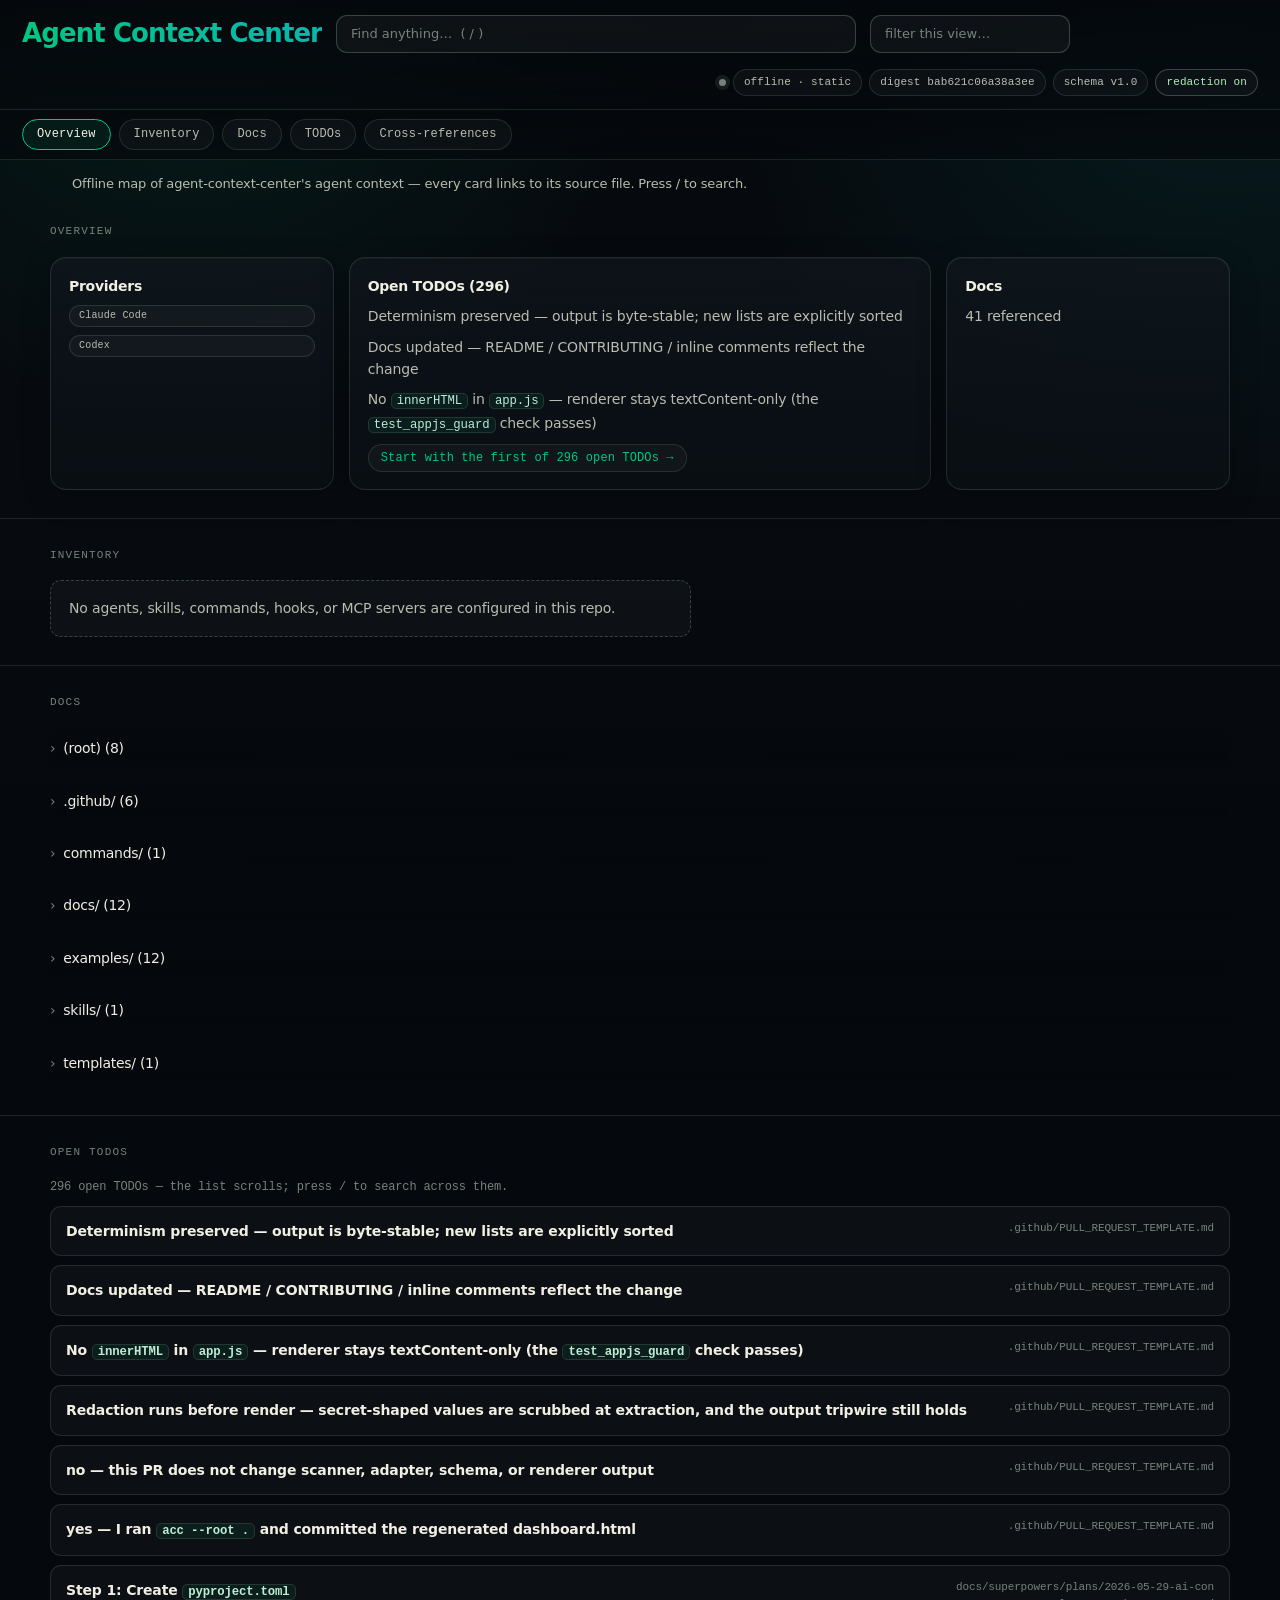
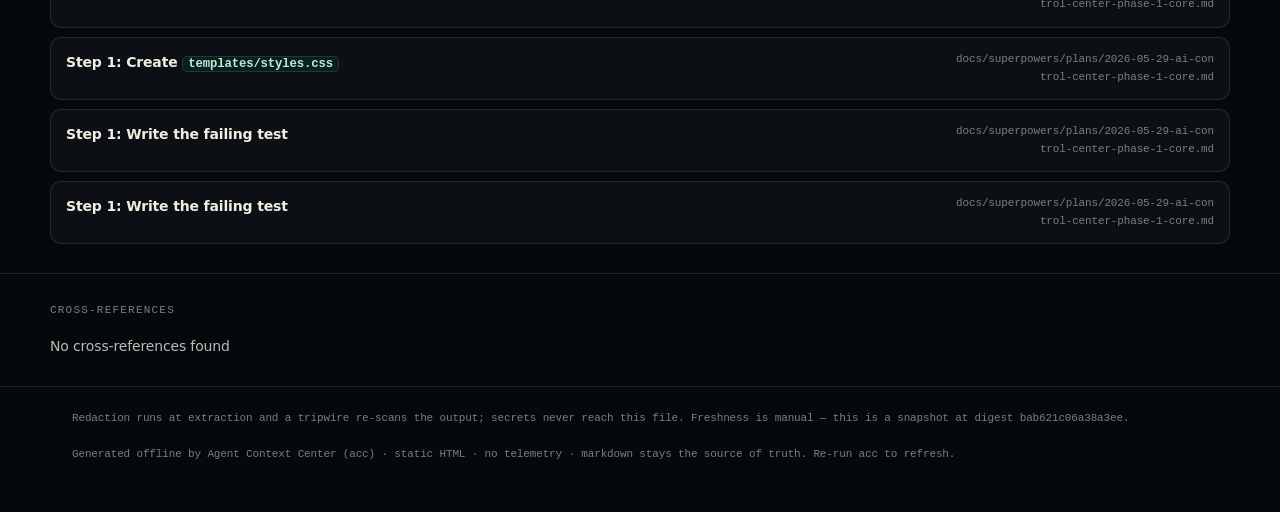
==== commit 12d919af: "docs(readme): lead Quickstart with the plugin; fix PEP 668 CLI install Testers hit `error: externall" ====
--- a/.claude/dashboard.html
+++ b/.claude/dashboard.html
@@ -446,7 +446,7 @@
 <section id="crossref"><div class="acc-label">Cross-references</div><div id="acc-crossref"></div></section>
 <div class="acc-trust" id="acc-trust"></div>
 <footer class="acc-foot">Generated offline by Agent Context Center (acc) · static HTML · no telemetry · markdown stays the source of truth. Re-run acc to refresh.</footer>
-<script id="acc-data" type="application/json">{"docs":{"adrs":[],"decisions":[],"prds":[],"references":[{"body":"---\nname: Bug report\nabout: Something in acc or the generated dashboard does the wrong thing\nlabels: bug\n---\n\n## What happened\n\n&lt;!-- The behavior you saw. If the dashboard rendered something wrong, say which\n     section (agents, skills, commands, hooks, MCP, rules, docs, TODOs, cross-references). --&gt;\n\n## What you expected\n\n&lt;!-- The behavior you expected instead. --&gt;\n\n## Steps to reproduce\n\n```\n# the exact command you ran, e.g.\nacc --root .\nacc doctor --root . --json\n```\n\n## Environment\n\n- acc version: &lt;!-- `pip show agent-context-center` --&gt;\n- Python: &lt;!-- `python3 --version` (3.12+ required) --&gt;\n- OS:\n- Provider folders present: &lt;!-- .claude / .codex / .cursor / none --&gt;\n\n## Output\n\n&lt;!-- Paste the relevant stdout. For generation issues, the `acc --root . --json`\n     blob (dashboardPath, sourceDigest, scannedFileCount, providers, truncated)\n     is the most useful thing you can attach.\n     Scrub anything sensitive before pasting — acc redacts the dashboard, not your terminal. --&gt;\n","id":"651f5d877eef","path":".github/ISSUE_TEMPLATE/bug_report.md","summary":"&lt;!-- The behavior you saw. If the dashboard rendered something wrong, say which","title":"What happened"},{"body":"---\nname: Dashboard improvement\nabout: Suggest a change to the rendered dashboard.html (layout, readability, navigation)\nlabels: dashboard\n---\n\n## What part of the dashboard\n\n&lt;!-- Which section or affordance: a provider section, the reading pane, the\n     cross-references view, truncation behavior, search/filter, the trust footer. --&gt;\n\n## What&#x27;s hard right now\n\n&lt;!-- The friction you hit when reading or reviewing the dashboard. --&gt;\n\n## Proposed change\n\n&lt;!-- What you&#x27;d like instead. A sketch or screenshot helps. --&gt;\n\n## Constraints to keep\n\nThe dashboard is a single offline file with a few hard rules. A change here needs to\nhold these:\n\n- No network, no CDN, no build step — one self-contained file\n- Deterministic, byte-stable output across runs\n- textContent-only rendering (no `innerHTML`) so repo content cannot inject script\n- Reviewable and committable as plain HTML\n","id":"2f64b9c122e7","path":".github/ISSUE_TEMPLATE/dashboard_improvement.md","summary":"&lt;!-- Which section or affordance: a provider section, the reading pane, the","title":"What part of the dashboard"},{"body":"---\nname: Detector request\nabout: Propose a deterministic check for `acc doctor`\nlabels: doctor\n---\n\n## The check\n\n&lt;!-- One sentence: what should `acc doctor` flag? --&gt;\n\n## Why it matters\n\n&lt;!-- What goes wrong in a repo when this is missing — what a reader or reviewer\n     would otherwise overlook. --&gt;\n\n## How to detect it deterministically\n\n`acc doctor` findings must be reproducible: same repo in, same findings out, no\nnetwork, no time-of-day dependence. Describe the rule in those terms.\n\n- Inputs: &lt;!-- which files or scanned facts the check looks at --&gt;\n- Rule: &lt;!-- the exact condition that makes it fire --&gt;\n- Level: &lt;!-- warning or info --&gt;\n- Suggested code: &lt;!-- a short stable string, e.g. stale-dashboard, weak-metadata --&gt;\n\n## False positives to avoid\n\n&lt;!-- Cases where a naive version of this rule would fire wrongly.\n     Existing checks stay conservative on purpose (e.g. broken-link detection). --&gt;\n\n&lt;!-- For reference, checks today include: stale-dashboard, missing/unreadable/\n     truncated dashboard, generator-version drift, weak-metadata, near-empty\n     instruction files, large files, broken relative-markdown-link (conservative),\n     redaction count, and open-TODO count. --&gt;\n","id":"5e86848ae2c3","path":".github/ISSUE_TEMPLATE/detector_request.md","summary":"&lt;!-- One sentence: what should `acc doctor` flag? --&gt;","title":"The check"},{"body":"---\nname: Docs improvement\nabout: Fix or improve the README, CONTRIBUTING, or other docs\nlabels: docs\n---\n\n## Which doc\n\n&lt;!-- File path, and section or heading if you can name it. --&gt;\n\n## What&#x27;s wrong or missing\n\n&lt;!-- A claim that&#x27;s inaccurate, a step that doesn&#x27;t work, a gap that left you stuck.\n     If a documented command failed, paste what you ran and what happened. --&gt;\n\n## Suggested wording\n\n&lt;!-- Optional: drop in the text you&#x27;d expect to see. --&gt;\n\n## Notes\n\n&lt;!-- Accuracy matters here: the docs distinguish what&#x27;s supported today from\n     what&#x27;s planned. If you spot an overclaim or an outdated flag, call it out. --&gt;\n","id":"a2ad62098c96","path":".github/ISSUE_TEMPLATE/docs_improvement.md","summary":"&lt;!-- File path, and section or heading if you can name it. --&gt;","title":"Which doc"},{"body":"---\nname: Provider adapter request\nabout: Ask for first-class support for an AI tool&#x27;s context files\nlabels: adapter\n---\n\n## Which tool\n\n&lt;!-- e.g. Gemini CLI, GitHub Copilot, Aider, Continue, Windsurf, ... --&gt;\n\n## Which files should acc read\n\nList the exact repo-relative paths and what each one declares. Examples:\n\n- `GEMINI.md` — top-level instructions\n- `.github/copilot-instructions.md` — repo instructions\n- `&lt;dir&gt;/&lt;file&gt;` — agents / skills / commands / rules / hooks / MCP servers / config\n\n## What should land in the dashboard\n\n&lt;!-- For each file above: is it an instruction doc, an agent, a skill, a command,\n     a rule, a hook, an MCP server declaration, or generic docs? --&gt;\n\n## Notes\n\n&lt;!-- Format details that matter: YAML frontmatter keys, a TOML/JSON config shape,\n     a description field to surface, anything that affects parsing or redaction.\n     A link to the tool&#x27;s own docs for these files helps a lot. --&gt;\n\n&lt;!-- Status note: GEMINI.md and .github/copilot-instructions.md are picked up today\n     as GENERIC markdown, not provider-classified. First-class adapters for them\n     are Planned. --&gt;\n","id":"8112f4534273","path":".github/ISSUE_TEMPLATE/provider_adapter_request.md","summary":"&lt;!-- e.g. Gemini CLI, GitHub Copilot, Aider, Continue, Windsurf, ... --&gt;","title":"Which tool"},{"body":"&lt;!-- Agent Context Center — pull request --&gt;\n\n## What changed\n\n&lt;!-- One or two sentences. What does this PR do and why? --&gt;\n\n## Screenshots (if the dashboard changed)\n\n&lt;!-- If this PR changes the rendered dashboard.html, drop a before/after screenshot.\n     Delete this section if the dashboard output is unchanged. --&gt;\n\n## Tests run\n\n```shell\npython -m pytest\n```\n\n&lt;!-- Paste the summary line (e.g. &quot;261 passed&quot;). Note any tests added. --&gt;\n\n## Generated dashboard updated?\n\n&lt;!-- yes / no --&gt;\n\n- [ ] yes — I ran `acc --root .` and committed the regenerated dashboard.html\n- [ ] no — this PR does not change scanner, adapter, schema, or renderer output\n\n## Risk notes\n\n&lt;!-- Anything a reviewer should watch: behavior changes, new file types scanned,\n     redaction edge cases, performance on large repos, output format changes. --&gt;\n\n## Checklist\n\n- [ ] Determinism preserved — output is byte-stable; new lists are explicitly sorted\n- [ ] Redaction runs before render — secret-shaped values are scrubbed at extraction, and the output tripwire still holds\n- [ ] No `innerHTML` in `app.js` — renderer stays textContent-only (the `test_appjs_guard` check passes)\n- [ ] Docs updated — README / CONTRIBUTING / inline comments reflect the change\n","id":"8c973e697120","path":".github/PULL_REQUEST_TEMPLATE.md","summary":"&lt;!-- Agent Context Center — pull request --&gt;","title":"What changed"},{"body":"# Agent Context Center (acc)\n\nA stdlib-Python tool that scans a repository&#x27;s AI-assistant configuration (Claude Code,\nCodex, Cursor) and generates a deterministic, single-file, offline HTML dashboard of what\nthe repo declares — agents, skills, hooks, commands, MCP servers, rules, docs, and open\nTODOs. It maps and reviews the AI context; it does not run or control agents. Public repo:\n`omerakben/agent-context-center` (the `acc` CLI stands for Agent Context Center).\n\n&gt; The generated dashboard for this repo is [`.claude/dashboard.html`](.claude/dashboard.html).\n&gt; Open it in a browser; run `/dashboard` (or `acc --root .`) to refresh it.\n\n## What this is\n\n- A generator (`src/acc/`) reads the repo, normalizes each provider through an adapter,\n  and emits one self-contained `dashboard.html` with a JSON data island plus a vanilla-JS\n  renderer. No build step, no runtime dependencies, no network.\n- Output is **deterministic**: every list is explicitly sorted, so repeated runs are\n  byte-identical.\n- The renderer is **textContent-only**: no `innerHTML` / `outerHTML` / `insertAdjacentHTML`\n  (a CI guard greps `app.js`). Author-derived text is `html.escape`-d at build and\n  `htmlUnescape`-d at display.\n- Secrets are redacted at extraction; a tripwire re-scans the assembled output.\n\n## Architecture\n\n- `src/acc/generate.py` — orchestration: scan, per-provider normalize, merge, escape,\n  build the search index, build relationships, assemble + validate + render the island.\n- `src/acc/adapters/` — `claude.py`, `codex.py`, `cursor.py`, `generic.py` over `base.py`.\n- `src/acc/schema.py` — top-level shape + search-record + relationship validation; the\n  redaction tripwire.\n- `src/acc/templates/` — `dashboard.html.tmpl`, `app.js`, `styles.css`.\n- `tests/` — flat pytest suite incl. a real-Chromium Playwright DOM test\n  (`test_render_dom.py`) and the innerHTML CI guard (`test_appjs_guard.py`).\n\n## Current state\n\n- Phases 1–3 (schema/generator/adapters/renderer) and Phase 4a (Find omnibox) are merged\n  to `main`. Phase 4b (Relationships / cross-references) is in progress on\n  `feature/phase-4b-relationships` — spec at `docs/specs/phase-4b-relationships.md`.\n\n## Codex setup\n\n- Model `gpt-5.5`, reasoning effort `xhigh` (see `.codex/config.toml`). Sandbox\n  `workspace-write`, approvals `on-request`.\n- MCP servers are disabled by default. Enable with `/codex-config enable-mcp &lt;name&gt;`\n  (context7 for docs, playwright for UI testing).\n\n## Conventions\n\n- Stdlib Python only (3.12+), type hints, no third-party runtime deps in the generator.\n- Preserve the determinism and textContent-only invariants in every change.\n- No secrets in the repo; use a local `.env` and gitignore it.\n- Verify renderer changes in a browser (or the Playwright DOM test) before claiming the UI\n  works.\n","id":"48870fc1a8b4","path":"AGENTS.md","summary":"A stdlib-Python tool that scans a repository&#x27;s AI-assistant configuration (Claude Code,","title":"Agent Context Center (acc)"},{"body":"# Changelog\n\nAll notable changes to this project are recorded here. The format follows\n[Keep a Changelog](https://keepachangelog.com/en/1.1.0/), and the project uses\n[Semantic Versioning](https://semver.org/spec/v2.0.0.html).\n\n## [1.3.3] — 2026-06-01\n\n### Fixed\n\n- The `/dashboard` command no longer fails with &quot;CLAUDE_PROJECT_DIR is not set&quot; on a clean\n  install. It scans the working directory when `CLAUDE_PROJECT_DIR` is absent (that variable\n  is exported to hooks, not to the command&#x27;s shell), and locates the bundled generator through\n  the `${CLAUDE_PLUGIN_ROOT}` token Claude Code substitutes, with a `~/.claude/plugins/cache`\n  fallback that selects the highest installed version.\n\n## [1.3.2] — 2026-06-01\n\n### Fixed\n\n- The scanner no longer crashes on Visual Studio repositories. `.vs/` is excluded, so\n  `source_digest` never reads the open-locked `.vsidx` index files Visual Studio keeps\n  (a `PermissionError` aborted the whole run on Windows).\n\n### Changed\n\n- Added Visual Studio / .NET build and IDE artifacts to the default scan excludes —\n  `.vs`, `.vscode`, `bin`, `obj`, `TestResults`, `Screenshots`, `TestReports` — so per-build\n  and per-machine output no longer churns the byte-stable `sourceDigest`. `packages/` is\n  deliberately not excluded: it is the source root in pnpm/yarn/turbo monorepos and routinely\n  holds real `CLAUDE.md` / `AGENTS.md`.\n\n## [1.3.1] — 2026-06-01\n\n### Changed\n\n- Renamed every public identifier from `ai-control-center` to `agent-context-center` to\n  match the repository and brand: the Python distribution name, the Claude Code plugin\n  (`/plugin install agent-context-center@ozzy-skills`), the bundled skill, the dashboard&#x27;s\n  `generator.name` and `&lt;meta name=&quot;generator&quot;&gt;` tag, and the generic-repo fallback output\n  directory (`.agent-context-center/`). The `acc` CLI command and import path are unchanged,\n  and the old `.ai-control-center/` directory is still recognized so dashboards committed\n  under it are not orphaned.\n\n## [1.3.0] — 2026-05-31\n\n### Changed\n\n- Repositioned the project as &quot;Agent Context Center&quot; (the `acc` CLI now stands for\n  Agent Context Center); the tool maps and reviews AI context, it does not control agents.\n- The CLI gained subcommands (`generate` default, `doctor`); `acc --root .` and\n  `acc --json` keep working unchanged.\n\n### Added\n\n- `acc doctor`: deterministic findings report with `--strict` and `--json` (doctor.v1).\n- README, docs, and community files for the public repository.\n- Example repos under `examples/`.\n- A GitHub Pages demo of a generated dashboard.\n\n## [1.2.0]\n\n### Added\n\n- TUEL brand theme: emerald, teal, and navy palette.\n\n## [1.1.2]\n\n### Added\n\n- Reading pane links to the full source file when a rendered body is capped.\n\n## [1.1.1]\n\n### Changed\n\n- Decode YAML frontmatter escapes before display.\n- Cap summaries to the lead sentence.\n\n### Added\n\n- Render markdown tables in the reading pane.\n\n## [1.1.0]\n\n### Added\n\n- Client-side markdown rendering with an inline reading pane.\n- Graduated truncation for large repos.\n\n## [1.0.1]\n\n### Fixed\n\n- Redaction render-mismatch between the scanned source and the rendered output.\n\n## [1.0.0]\n\n### Added\n\n- First release: deterministic, offline `dashboard.html` generation.\n- Adapters for Claude Code, Codex, and Cursor, plus a generic markdown index.\n- Redaction before rendering.\n- Claude Code marketplace plugin.\n","id":"281fd217c6fd","path":"CHANGELOG.md","summary":"All notable changes to this project are recorded here. The format follows","title":"Changelog"},{"body":"# CLAUDE.md\n\nThis file provides guidance to Claude Code (claude.ai/code) when working with code in this repository.\n\n`AGENTS.md` is the companion brief and `CONTRIBUTING.md` has the full extension guide; this file is the working summary plus the gotchas that bite first.\n\n## What this is\n\n`acc` (Agent Context Center) scans a repo&#x27;s AI-assistant config — Claude Code, Codex, Cursor, generic markdown — and emits one deterministic, offline, single-file `dashboard.html`. Markdown stays the source of truth; the dashboard is the human map. It maps and reviews; it does not run or control agents. The package id is `agent-context-center`; the CLI is `acc`.\n\nStdlib Python 3.12+ only. No third-party runtime dependencies. No network at runtime, no build step, no server.\n\n## Commands\n\n```bash\npip install -e &quot;.[test]&quot;      # editable install + pytest/pytest-playwright\nplaywright install chromium   # once, for the real-browser DOM test\n\npython -m pytest                          # full suite\npython -m pytest tests/test_scan.py       # one file\npython -m pytest tests/test_scan.py::test_name   # one test\npython -m pytest -k redaction             # by keyword\n\nacc --root .                  # generate into the auto-detected provider folder; prints path + digest\nacc --root . --out .          # write ./dashboard.html at repo root (--out is a DIRECTORY, not a filename)\nacc --root . --json           # machine-readable: dashboardPath, sourceDigest, file count, providers\nacc doctor --root .           # deterministic findings report (exit 0 unless execution error -&gt; 2)\nacc doctor --root . --strict  # exit 1 on any warning\nacc doctor --root . --json    # doctor.v1 report\n```\n\n## Dogfood + CI (the thing that breaks first)\n\nThis repo runs `acc` on itself. `.claude/dashboard.html` is committed and `.github/workflows/agent-context-dashboard.yml` runs two jobs on every PR:\n\n1. **freshness** — regenerates the dashboard and fails if the committed copy differs.\n2. **doctor** — `acc doctor --root . --strict`, fails on any warning.\n\nSo after any change to scanning, adapters, schema, or templates, **regenerate and commit the dashboard** (`acc --root .` then commit `.claude/dashboard.html`) and keep `acc doctor --root . --strict` clean — passing tests are not enough. (`docs/demo/dashboard.html` is a separate GitHub-Pages demo, not the freshness target.)\n\n## Architecture\n\nThe flow lives in `src/acc/generate.py::_assemble` (read-only core, shared by `generate_result` and `doctor`):\n\n1. **scan** (`scan.py`) — walk the repo into a file list.\n2. **detect + resolve owner** — `detect_providers` by precedence (claude → codex → cursor); `resolve_owner` picks the output folder (an existing dashboard, else the top detected provider&#x27;s dir, else `.agent-context-center/`). Two committed dashboards raise `OwnerAmbiguousError` unless `--owner` is given.\n3. **normalize** — each first-class adapter (`adapters/claude.py`, `codex.py`, `cursor.py`) maps native files into the shared `inventory` + `docs` schema; `generic.py` indexes only the markdown not claimed by a provider folder/marker.\n4. **merge → escape → search → relationships** — `_merge_parts` concatenates and sorts; `_escape_text_fields` redacts-then-escapes every author-derived display field; `_build_search` and `_build_relationships` run; then transient `_searchBody` / `_refScanBody` / `_rawBody` keys are stripped so they never reach the island.\n5. **redact paths → validate** — `_redact_paths` masks author-controlled paths/evidence; `schema.py::validate` checks shape and runs the secret tripwire.\n6. **render** (`render.py`) — substitute CSS, `app.js`, schema version, and the canonical-JSON data island into `templates/dashboard.html.tmpl`. `generate_result` also runs `_reduce_for_size` (graduated trim: bodies → capped summaries → search body → blanked summaries) when output exceeds the byte budget.\n\nKey modules: `schema.py` (shape + tripwire), `redaction.py` (secret-shaped scanner), `config.py` (allowlisting helpers `safe_mcp`/`","bodyTruncated":true,"id":"e2460cafe70f","path":"CLAUDE.md","summary":"This file provides guidance to Claude Code (claude.ai/code) when working with code in this repository.","title":"CLAUDE.md"},{"body":"# Code of conduct\n\n## Our pledge\n\nWe want participation in Agent Context Center to be a respectful, harassment-free\nexperience for everyone, regardless of background or identity. Maintainers and\ncontributors are expected to act in ways that keep the community open, welcoming,\nand professional.\n\n## Our standards\n\nContributors should:\n\n- be considerate and respectful in language and conduct\n- welcome differing viewpoints and accept constructive feedback gracefully\n- focus on what is best for the project and its users\n- assume good intent and give other people the benefit of the doubt\n\nThe following are not acceptable: harassment of any kind, personal or political\nattacks, publishing others&#x27; private information without permission, or other\nconduct that a reasonable person would consider inappropriate in a professional\nsetting.\n\n## Standard adopted\n\nThis project adopts the **Contributor Covenant, version 2.1**. The full text,\nincluding the detailed enforcement guidelines, is published at\n&lt;https://www.contributor-covenant.org/version/2/1/code_of_conduct/&gt;. By\nparticipating, you agree to uphold it.\n\n## Scope\n\nThis code applies in all project spaces — the repository, issues, pull requests,\nand discussions — and when an individual is representing the project in public.\n\n## Enforcement\n\nReport unacceptable behavior to the maintainer privately through GitHub (open a\nprivate report via the repository&#x27;s **Security** tab, or contact\n[@omerakben](https://github.com/omerakben)). Reports are handled discreetly.\nMaintainers may remove, edit, or reject contributions, comments, and other\nactivity that does not align with this code, and may temporarily or permanently\nban any contributor for behavior they deem inappropriate.\n\n## Attribution\n\nAdapted from the [Contributor Covenant](https://www.contributor-covenant.org),\nversion 2.1.\n","id":"e31238a843e7","path":"CODE_OF_CONDUCT.md","summary":"We want participation in Agent Context Center to be a respectful, harassment-free","title":"Code of conduct"},{"body":"# Contributing\n\nAgent Context Center is public developer infrastructure. The repo and package id is\n`agent-context-center`; the CLI is `acc`. It is a stdlib-only Python generator that scans a\nrepo&#x27;s AI context files and emits one offline, deterministic `dashboard.html`. Markdown\nstays the source of truth; the dashboard is the human map. Contributions that keep it\noffline, deterministic, and dependency-free are welcome.\n\n## Local setup\n\nYou need Python 3.12 or newer. The runtime has no third-party dependencies. The only\nextra packages are for the test suite.\n\n```bash\ngit clone https://github.com/omerakben/agent-context-center\ncd agent-context-center\npython -m venv .venv &amp;&amp; source .venv/bin/activate\npip install -e &quot;.[test]&quot;\n```\n\nThe `[test]` extra installs `pytest` and `pytest-playwright`. The DOM test drives a real\nChromium, so install the browser once:\n\n```bash\nplaywright install chromium\n```\n\n## Run the tests\n\n```bash\npython -m pytest\n```\n\nTwo tests are worth knowing about:\n\n- `tests/test_render_dom.py` loads a generated dashboard in real Chromium and asserts on\n  the rendered DOM. It needs the Chromium install above.\n- `tests/test_appjs_guard.py` greps the renderer (`src/acc/templates/app.js`) for\n  `innerHTML`, `outerHTML`, and `insertAdjacentHTML`. Any HTML sink fails CI. The renderer\n  must stay `textContent`-only.\n\n## Generate a dashboard\n\nRun the generator against this repo, or any repo, to see your change end to end:\n\n```bash\nacc --root .                    # writes into the detected provider folder, prints path + digest\nacc --root . --out .            # writes ./dashboard.html at the repo root (--out is a directory)\nacc --root . --json             # machine-readable metadata: dashboardPath, sourceDigest, etc.\nacc --root . --repo-name NAME   # pin the displayed repo name (default: manifest name, else dir name)\n```\n\n## Run doctor\n\n`acc doctor` reports deterministic findings about a repo&#x27;s AI context. Use it to check\nyour own work:\n\n```bash\nacc doctor --root .            # findings report; exit 0 unless an execution error (exit 2)\nacc doctor --root . --strict   # exit 1 if any warning is present\nacc doctor --root . --json     # a doctor.v1 report with a findings list and a status\n```\n\n## Add a provider adapter\n\nAdapters live in `src/acc/adapters/`. Each one maps a provider&#x27;s native files into the\nsingle inventory + docs schema. Use the existing `claude`, `codex`, and `cursor` adapters\nas templates.\n\n1. Implement the `ProviderAdapter` protocol from `src/acc/adapters/base.py`: an `id`, a\n   `display_name`, a `detect(ctx)` that returns `ProviderRoot`s, and a\n   `normalize(ctx, root)` that returns a dict.\n2. Build inventory and docs with `empty_inventory()`, `empty_docs()`, and `make_item(...)`\n   from `base.py`. Do not hand-roll item dicts — `make_item` assigns the stable id and the\n   type label.\n3. Read structured config through the allowlisting helpers in `src/acc/config.py`\n   (`safe_mcp`, `load_toml`, `as_dict`). Run free-form prose through `redact_text` from\n   `src/acc/redaction.py` before it enters an item. Redaction happens at extraction, not at\n   render time.\n4. Add a builder in `tests/builders.py` that lays down the provider&#x27;s native files, then a\n   `tests/test_&lt;provider&gt;_adapter.py` that asserts the normalized output.\n\nKeep new providers honest: only classify what you actually parse. Files you do not\nrecognize should fall through to the generic markdown adapter, not be mislabeled.\n\n## Add a doctor detector\n\nDetectors live in `src/acc/doctor.py`. Each one inspects the same assembled data the\ndashboard shows and yields `Finding` objects (`level` is `warn` or `info`, plus a `code`\nand a `message`).\n\nRules for a detector:\n\n- Deterministic only. No git history, no mtimes, no network, no model judgment. The same\n  repo must always produce the same findings.\n- Use `warn` only for something a reader should act on, since `--strict` exits 1 on any\n  warning. Use `info` for counts and context.\n- Add a test in `tests/test","bodyTruncated":true,"id":"5c21f3a8198d","path":"CONTRIBUTING.md","summary":"Agent Context Center is public developer infrastructure. The repo and package id is","title":"Contributing"},{"body":"# Agent Context Center\n\nAI agents have `AGENTS.md`. Humans need `dashboard.html`.\n\nAgent Context Center turns a repo&#x27;s scattered AI operating layer into one committed,\noffline HTML dashboard. Claude Code instructions, Codex prompts, Cursor rules, MCP\nservers, hooks, commands, skills, docs, and open TODOs become a source-linked map that a\nhuman can review in a browser.\n\n[View the demo dashboard](https://omerakben.github.io/agent-context-center/demo/dashboard.html)\n· [Open the public site](https://omerakben.github.io/agent-context-center/)\n· [Install from GitHub](#quickstart)\n\n![The dashboard rendered for a multi-provider repo](acc-dashboard-multi.png)\n\n## Why use it\n\nModern repos increasingly have two codebases:\n\n- the product code people review every day\n- the AI context that tells agents how to work in that repo\n\nThe second one is easy to miss. It lives in `CLAUDE.md`, `AGENTS.md`,\n`.claude/agents`, `.codex/prompts`, Cursor rules, MCP config, docs, and TODOs. Agent\nContext Center makes that layer visible, diffable, and safe to hand off.\n\nUse it when you need to:\n\n| Use case | What ACC gives you |\n| --- | --- |\n| Onboard a developer or coding agent | One browser page showing the repo&#x27;s AI instructions, tools, prompts, docs, and TODOs. |\n| Review a pull request that changes agent behavior | A regenerated `dashboard.html` diff beside the markdown/config diff. |\n| Audit MCP, hooks, and commands | A provider-aware inventory with source paths and redacted config summaries. |\n| Handoff a repo between humans or agents | A deterministic snapshot of what the repo declares, not a chat-only explanation. |\n| Keep AI context fresh in CI | `acc doctor --strict` flags stale dashboards and weak metadata without network or model calls. |\n| Explain the repo&#x27;s AI surface publicly | A static demo artifact you can open from `file://`, GitHub Pages, or a PR. |\n\n![Agent Context Center use-case map](assets/use-case-map.svg)\n\n## The pitch\n\nMarkdown stays the source of truth. The dashboard is the human map.\n\nACC is not an agent runtime and it does not control tools. It reads the files already in\nyour repo, normalizes them through provider adapters, redacts secret-shaped values, and\nemits a self-contained `dashboard.html`. You can commit it, diff it, open it offline, and\nask reviewers to inspect it like any other generated artifact.\n\n## Quickstart\n\nInstall the generator. It is stdlib Python 3.12+ with no third-party runtime\ndependencies.\n\n```bash\npip install &quot;git+https://github.com/omerakben/agent-context-center&quot;\nacc --root .\n```\n\n`acc --root .` writes `dashboard.html` into the auto-detected provider folder, for\nexample `.claude/dashboard.html`, or `.agent-context-center/` if no provider is found. It\nprints the path, source digest, scanned file count, and providers. Open the printed path\nin a browser. No server. No network.\n\nWrite the dashboard at the repo root instead:\n\n```bash\nacc --root . --out .\n```\n\n`--out` takes a directory, not a filename.\n\nThe dashboard header shows the repo name. It comes from `pyproject.toml`\n`[project].name`, then `package.json` `name`, then the directory name. Pin it explicitly\nwhen you need byte-stable output across differently named clones:\n\n```bash\nacc --root . --repo-name my-repo\n```\n\n### Claude Code plugin\n\n```text\n/plugin marketplace add omerakben/agent-context-center\n/plugin install agent-context-center@ozzy-skills\n/dashboard\n```\n\n`/dashboard` runs the bundled generator. It needs `python3` 3.12+ on your PATH. If yours\nis older, the command tells you instead of failing with a stack trace.\n\n## What it maps\n\n| Source | Status |\n| --- | --- |\n| Claude Code: `CLAUDE.md`, `.claude/agents`, `.claude/commands`, `.claude/skills` (`SKILL.md`), hooks and MCP from `.claude/settings.json` and `.mcp.json` | Supported today |\n| Codex: `AGENTS.md`, `.codex/prompts`, `.codex/config.toml` MCP and config facts | Supported today |\n| Cursor: `.cursorrules`, `.cursor/rules/*.mdc`, `.cursor/mcp.json` | Supported today |\n| Generic markdown i","bodyTruncated":true,"id":"dd79dd0f0574","path":"README.md","summary":"AI agents have `AGENTS.md`. Humans need `dashboard.html`.","title":"Agent Context Center"},{"body":"# Roadmap\n\nAgent Context Center maps a repo&#x27;s scattered AI context files into one offline HTML\ndashboard. This is the plan. Items beyond Now are planned, not promised, and carry no\ndates.\n\n## Now\n\nShipped and stable.\n\n- Deterministic, byte-stable `dashboard.html` generation from `acc --root .`.\n- First-class adapters for Claude Code, Codex, and Cursor, plus a generic markdown index\n  for any other `.md`.\n- Redaction before rendering: secret-shaped-string scanner, structured-config allowlist,\n  and an output tripwire.\n- Inline reading pane with a sanitized markdown subset rendered via `textContent`.\n- Graduated truncation so large repos still produce a usable, bounded file.\n- `acc doctor` findings report with `--strict` and `--json`.\n- CI drift-check workflow template under `templates/refresh/`.\n- TUEL theme (emerald, teal, navy).\n\n## Next\n\nPlanned. Order is rough and may change.\n\n- First-class adapters for `GEMINI.md` and `.github/copilot-instructions.md` (today these\n  files land in the generic markdown index, not provider-classified).\n- Richer `acc doctor` checks: broader broken-link detection and cross-file conflict\n  detection.\n- JSON export of doctor findings, shipped as the `doctor.v1` schema.\n- A provider compatibility matrix in the docs.\n- A published, reusable GitHub Action (today only a copyable workflow template exists).\n- PRD and ADR classification (the schema has buckets, but generic markdown currently\n  lands in `references`).\n\n## Later\n\nExploratory. No commitment.\n\n- Optional model-generated summaries, run only after redaction.\n- Repo comparison over time.\n- PR-comment summaries.\n- VS Code integration.\n- A local desktop wrapper.\n","id":"5daae9ae6ce6","path":"ROADMAP.md","summary":"Agent Context Center maps a repo&#x27;s scattered AI context files into one offline HTML","title":"Roadmap"},{"body":"# Security\n\nAgent Context Center (`agent-context-center`, CLI `acc`) generates a static, offline\n`dashboard.html` from a repo&#x27;s AI context files. The dashboard makes no network calls,\nruns no server, and ships no tracking. The renderer writes repo content with `textContent`\nonly, so content from the scanned repo cannot inject script into the committed file.\n\n## Redaction is a safety layer, not a secret scanner\n\nBefore anything is written into the dashboard, the generator:\n\n- allowlists structured provider config, so only known-safe fields pass through, and\n- runs free-form prose through a high-precision secret-shaped-string scanner, then\n  re-scans the assembled output with a tripwire.\n\nThis favors precision over recall. It catches common secret shapes (tokens with telltale\nprefixes, structured config values that are not on the allowlist). It is not a full\nentropy scanner. A high-entropy value with no recognizable prefix can slip through.\n\nDo not treat the dashboard as proof that a repo is free of secrets.\n\nAdvice:\n\n- Keep running dedicated secret scanning in your pipeline. This tool does not replace it.\n- Review a generated dashboard before you commit or publish one from a repo that holds\n  sensitive content. The output is static and offline, so a review is a plain file read.\n- The dashboard is meant to be committed. Treat it like any other artifact built from your\n  source: if the source has a secret problem, the dashboard can inherit it.\n\n## Reporting a vulnerability\n\nPlease do not file public issues for security problems.\n\n- Open a private security advisory on GitHub: the repository&#x27;s **Security** tab →\n  **Report a vulnerability**.\n- Or email the maintainer (Omer Akben) through the contact on the GitHub profile at\n  https://github.com/omerakben.\n\nInclude the version, a description, and steps to reproduce. We will confirm receipt and\nwork with you on a fix and disclosure timeline.\n","id":"cfb1779bf596","path":"SECURITY.md","summary":"Agent Context Center (`agent-context-center`, CLI `acc`) generates a static, offline","title":"Security"},{"body":"---\nname: dashboard\ndescription: Generate or refresh the Agent Context Center dashboard — one offline HTML file inventorying this repo&#x27;s AI configuration (agents, skills, hooks, commands, MCP servers, rules, docs, open TODOs). Use when asked to build, refresh, regenerate, stamp, or open the Agent Context Center / repo AI dashboard.\nallowed-tools:\n  - Bash\n  - Read\n---\n\n# /dashboard — generate the Agent Context Center dashboard\n\nRun the bundled generator against the **user&#x27;s project** (never the plugin dir) and\nreport what it wrote. The generator is stdlib Python 3.12+, offline, deterministic, and\nredacts secrets at extraction — there is no build step and nothing is installed.\n\nRun exactly this in one Bash call:\n\n```bash\nset -o pipefail\n\n# Project to scan. Claude Code exports CLAUDE_PROJECT_DIR to hooks but not to the\n# Bash tool&#x27;s shell, so fall back to the working directory — Claude Code runs the\n# Bash tool in the project root, which is exactly what we want to scan.\nROOT=&quot;${CLAUDE_PROJECT_DIR:-$PWD}&quot;\n\n# Bundled generator. Claude Code substitutes ${CLAUDE_PLUGIN_ROOT} with this\n# plugin&#x27;s install dir when the command loads; the cache glob is a fallback for a\n# client that leaves it unset, and picks the highest installed version.\nPLUGIN=&quot;${CLAUDE_PLUGIN_ROOT}&quot;\nif [ -z &quot;$PLUGIN&quot; ] || [ ! -d &quot;$PLUGIN/src/acc&quot; ]; then\n  PLUGIN=&quot;$(ls -d &quot;$HOME&quot;/.claude/plugins/cache/*/agent-context-center/*/ 2&gt;/dev/null | sort -V | tail -1)&quot;\n  PLUGIN=&quot;${PLUGIN%/}&quot;\nfi\nif [ -z &quot;$PLUGIN&quot; ] || [ ! -d &quot;$PLUGIN/src/acc&quot; ]; then\n  echo &quot;Agent Context Center: cannot locate the bundled generator (src/acc) under \\$CLAUDE_PLUGIN_ROOT or ~/.claude/plugins/cache.&quot; &gt;&amp;2\n  exit 1\nfi\n\n# Pick the first interpreter that is actually &gt;=3.12. The generator uses 3.10+\n# syntax that is evaluated at import, so a stale system python3 (macOS ships\n# 3.9) must be rejected with a clear message, never a stack trace.\nPY=&quot;&quot;\nfor cand in python3.13 python3.12 python3; do\n  if command -v &quot;$cand&quot; &gt;/dev/null 2&gt;&amp;1 \\\n     &amp;&amp; &quot;$cand&quot; -c &#x27;import sys; raise SystemExit(0 if sys.version_info &gt;= (3,12) else 1)&#x27; 2&gt;/dev/null; then\n    PY=&quot;$cand&quot;; break\n  fi\ndone\nif [ -z &quot;$PY&quot; ]; then\n  found=&quot;$(command -v python3 &gt;/dev/null 2&gt;&amp;1 &amp;&amp; python3 -c &#x27;import sys;print(&quot;%d.%d.%d&quot;%tuple(sys.version_info[:3]))&#x27; 2&gt;/dev/null || echo none)&quot;\n  echo &quot;Agent Context Center needs Python 3.12+ on PATH (found: $found).&quot; &gt;&amp;2\n  echo &quot;Install it — macOS: &#x27;brew install python@3.12&#x27;; or use pyenv — then retry /dashboard.&quot; &gt;&amp;2\n  exit 1\nfi\n\nPYTHONPATH=&quot;$PLUGIN/src&quot; &quot;$PY&quot; -m acc.cli --root &quot;$ROOT&quot; --json\n```\n\nThen:\n\n1. On success the last line is JSON: `{&quot;dashboardPath&quot;,&quot;sourceDigest&quot;,&quot;scannedFileCount&quot;,&quot;providers&quot;,&quot;truncated&quot;}`. Tell the user the dashboard was written to `dashboardPath` (it lives under the owning provider folder, e.g. `.claude/dashboard.html`), and report `scannedFileCount` files and digest `sourceDigest`. Remind them freshness is manual: re-run `/dashboard` after editing AI markdown, or install an opt-in template from the plugin&#x27;s `templates/refresh/`.\n2. If it exits with `error: multiple dashboards found (...)`, the repo has more than one provider dashboard. Ask the user which folder owns it, then re-run the same command with `--owner &lt;dir&gt;` (e.g. `--owner .claude`) added before `--json`.\n3. If it prints the &quot;needs Python 3.12+&quot; or &quot;cannot locate the bundled generator&quot; message, relay that line verbatim — do not retry, improvise another interpreter, or hardcode a plugin path.\n\nNever hand-edit the generated `dashboard.html`. To change its content, edit the source\nAI markdown and re-run `/dashboard` so redaction and the secret tripwire re-fire.\n","id":"5ee3d4fc9711","path":"commands/dashboard.md","summary":"Run the bundled generator against the **user&#x27;s project** (never the plugin dir) and","title":"/dashboard — generate the Agent Context Center dashboard"},{"body":"# Next session — the UI/UX pass: make ACC a dashboard people *want* to live in\n\nStatus: brief for the next session. Pause point: the mission-control theme\n(`src/acc/templates/styles.css`) landed on branch `feature/mission-control-theme`\nand Ozzy approved the direction. This session is **not** about shipping more CSS —\nit is about *using* the dashboard like a real engineer, finding everything that\nstill breaks the taste, and turning that into a prioritized plan.\n\n## The one rule for this session: be the user, not the builder\n\nOpen ACC on a real repo and try to actually *do the job* it promises: control and\nunderstand a repo&#x27;s AI layer. Do not read the code first. Open the HTML, and with an\nengineer&#x27;s intent — &quot;what is this repo, what can the AI do here, what changed, what do\nI touch next?&quot; — scroll, search, read, follow links, and notice every moment of\nfriction, confusion, or ugliness. The reference for &quot;good&quot; is\n`docs/vision/ai-control-center-mission.html`: calm authority, source-linked, impossible\nto bluff, &quot;make the machine-readable world human-readable.&quot;\n\nDogfood on at least two repos, because the failure modes differ:\n- **A large repo** (`/Users/ozzy-mac/Projects/code-oz`, ~1,236 files) — exercises the\n  summary-only/truncation path, where the experience is currently worst.\n- **A small repo** (this one, `html-dash`, or a fresh fixture) — exercises the normal,\n  non-truncated path and the empty/near-empty states.\n\nUse a browser (the live server at `127.0.0.1:5501/.claude/dashboard.html`, or open the\nfile). Take screenshots at each step. Keep a running log: *what I tried → what I felt →\nwhat I wish it did.*\n\n## The walkthrough protocol (the journey to script and screenshot)\n\nFor each repo, move through these as the user, and write down the friction at each:\n\n1. **Land cold (first 5 seconds).** Can I tell what repo this is, what providers run\n   here, and what the AI surface is — without scrolling or thinking? Is the first\n   impression &quot;I understand this&quot; or &quot;what am I looking at?&quot;\n2. **Orient (the Overview).** Do the cards answer &quot;what is here, why it matters, what\n   changed, what should I do?&quot; (the vision&#x27;s test). Is the bento composed, or does it\n   have dead space and a broken-looking empty card?\n3. **Scroll.** Does the page guide me down? Do I always know which section I&#x27;m in\n   (the nav pills do **not** track scroll position today)? Is the rhythm calm or noisy?\n4. **Find knowledge (search).** Search for a specific thing an engineer would hunt —\n   a named rule, an MCP server, a command, a concept. How fast do I find it? Are results\n   readable? On the large repo, &quot;body search is off&quot; — how badly does that hurt, and\n   what&#x27;s the fix?\n5. **Read (the core promise).** Open a skill / agent / prompt / doc and try to *read its\n   content*. Today most rows give a title + a link out to the raw `.md`; you cannot read\n   the rendered prose, the prompt, or the rule **in** the dashboard. This is the biggest\n   gap vs the vision. Decide how reading should work (inline expand? a reading pane? a\n   rendered preview?).\n6. **Connect (relationships).** Follow a cross-reference. Does &quot;this rule owns that\n   behavior / this command calls that script / this agent uses that MCP&quot; actually feel\n   like a map, or just a flat list?\n7. **Trust.** Is it fresh? What was redacted? Any warnings? The vision wants the trust\n   posture visible without being scary. Right now it&#x27;s one small freshness pill.\n8. **Act.** Does any view suggest the safest next move (review this rule, run this\n   verification, update this stale plan)? The vision&#x27;s &quot;action handoff&quot; is absent.\n\n## Seed findings from this session (start here, then add to them)\n\nThe theme is in; these are the taste gaps already visible:\n\n- **Markdown renders raw in cards and search snippets.** `**bold**`, `` `code` ``, and\n  angle brackets show their markers. The Overview &quot;Open TODOs&quot; card and the omnibox TODO\n  snippets are the worst offenders. This is the #1 &quot;not human&quot; problem.\n- **Escaping i","bodyTruncated":true,"id":"1db5c83adbdc","path":"docs/specs/2026-05-31-ui-ux-pass.md","summary":"Status: brief for the next session. Pause point: the mission-control theme","title":"Next session — the UI/UX pass: make ACC a dashboard people *want* to live in"},{"body":"# Phase 4 — packaging: skill + marketplace plugin (design brief)\n\nDate: 2026-05-31\nStatus: locked for build (pending design-critique reconciliation)\nBuilds on: the approved v1 design (`docs/superpowers/specs/2026-05-29-ai-control-center-design.md`),\nsections &quot;Architecture → Components/Refresh&quot; and &quot;Distribution&quot;.\n\nThis is the second half of Phase 4. Phases 1–3, 4a (Find), 4b (Relationships) are\nmerged: the generator, adapters, renderer, search, and relationships are done and\ngreen (209 tests). What remains is the **distribution and refresh** layer the design\nalways called for: ship the product as a public Claude Code **skill + marketplace\nplugin**, with the three-tier refresh, and make the repo installable and shareable.\n\n## Definition of done\n\nA friend runs two commands and has a working tool, offline, no build step:\n\n```\n/plugin marketplace add omerakben/agent-context-center\n/plugin install ai-control-center@ozzy-skills\n```\n\nThen `/dashboard` (or the agent, after editing AI markdown) stamps a deterministic,\nredacted, self-contained `dashboard.html` under the project&#x27;s provider folder.\n\n## Hard invariants carried forward (non-negotiable, must survive packaging)\n\n- Deterministic, byte-stable output (re-stamp produces no diff without content change).\n- Redaction at extraction + the assembled-output tripwire (`assert_no_secrets`).\n- `textContent`-only render; no `innerHTML`/`outerHTML`/`insertAdjacentHTML` (CI guard).\n- Stdlib Python 3.12+ only at runtime; zero third-party deps; one self-contained file.\n- Offline by default; no network in the generator or the install path.\n\n## Layout decision — one repo is both the marketplace and the single plugin\n\nThe public repo `omerakben/agent-context-center` doubles as a single-plugin marketplace.\nBoth manifests live in `.claude-plugin/` (no conflict). The marketplace entry&#x27;s\n`source` is `&quot;./&quot;` (the repo root), so installing clones the whole repo into the\nplugin cache — which is exactly why the generator at `src/acc` is available offline\nat `${CLAUDE_PLUGIN_ROOT}/src/acc` with **no vendoring and no duplication**.\n\n```\nai-control-center/                 # repo root == marketplace root == plugin root\n├── .claude-plugin/\n│   ├── plugin.json                # plugin manifest (name: ai-control-center)\n│   └── marketplace.json           # marketplace catalog (name: ozzy-skills)\n├── commands/\n│   └── dashboard.md               # /dashboard — required refresh tier (active)\n├── skills/\n│   └── ai-control-center/\n│       └── SKILL.md               # agent entry point (active)\n├── templates/refresh/             # opt-in refresh tiers (NOT auto-active)\n│   ├── README.md                  # what each template is + how to enable\n│   ├── git-post-commit            # git hook: re-stamp + stage on commit\n│   ├── claude-file-write-hook.json# PostToolUse(Write|Edit) snippet for settings.json\n│   └── ci-drift-check.yml         # GitHub Actions: recompute sourceDigest, fail on drift\n├── src/acc/…                      # the generator (already built); + new __main__.py\n├── tests/ docs/ README.md LICENSE pyproject.toml\n```\n\nNaming (genuine choice; chosen for extensibility, documented so it is trivially\nrenamable — `/plugin marketplace add` keys off the repo URL, not the marketplace\n`name`, so a later rename does not break friends&#x27; installs):\n- marketplace `name`: **`ozzy-skills`** (owner: Omer Akben) — a personal catalog that\n  can hold more plugins later, matching &quot;publish all our skills&quot;.\n- plugin `name`: **`ai-control-center`**.\n- install suffix therefore reads `ai-control-center@ozzy-skills`.\n\n## Offline generator invocation (the load-bearing mechanism)\n\nThe command and skill run the bundled generator against the **user&#x27;s project**, never\nthe plugin dir, with the plugin&#x27;s own copy of the code on `PYTHONPATH`:\n\n```bash\nPYTHONPATH=&quot;${CLAUDE_PLUGIN_ROOT}/src&quot; python3 -m acc.cli --root &quot;${CLAUDE_PROJECT_DIR}&quot;\n```\n\n- `${CLAUDE_PLUGIN_ROOT}` → the cached plugin dir (expands in commands and hooks).\n- `${CLAUDE_PROJECT","bodyTruncated":true,"id":"7ef1851798e4","path":"docs/specs/phase-4-packaging.md","summary":"Date: 2026-05-31","title":"Phase 4 — packaging: skill + marketplace plugin (design brief)"},{"body":"# Phase 4a — Find (global omnibox)\n\n&gt; Status: SPEC. Splits the &quot;search&quot; half out of `phase-4-roadmap.md` workstream D.\n&gt; Phase 4b (Relationships) and the packaging work (refresh, `/dashboard`, plugin) are\n&gt; separate specs. Grounded in a 15-agent adversarial design review (run\n&gt; `wf_553ff185-c26`) — see &quot;Review provenance&quot; at the end.\n\nPhase 3 shipped a deterministic single-file dashboard with an Overview bento and an\nInventory view grouped by type. The pain that started this product — &quot;it&#x27;s hard to see\nwhere what I&#x27;m looking for is&quot; — is still half-served: Inventory has a per-row filter,\nbut there is no way to search across everything at once and land on the hit.\n\nThe generator already builds a search index (`_build_search` → `data.search`) and ships\nit in the data island, but the renderer never reads it (`app.js` filters rows by a\nseparate `dataset.search` blob and ignores `data.search` entirely). Phase 4a turns that\ndead index into a real global omnibox, extends it just enough to be useful, and builds\nthe **reusable jump infrastructure** (per-item ids + an id→row map) that Phase 4b&#x27;s\nrelationship surfaces will consume.\n\n## Decisions (locked)\n\n1. **Find leads.** Relationships → Phase 4b; packaging → a later phase.\n2. **Split confirmed.** 4a is Find only; 4a owns the shared jump infra so 4b reuses it\n   rather than duplicating it.\n3. **Search = both.** A global omnibox consuming `data.search`, plus the existing\n   per-view row filter (kept, with its role made distinct from the omnibox).\n4. **Index depth = names + paths + summaries + a capped body slice.**\n5. **textContent only.** Every value reaches the DOM via `textContent`; the path `href`\n   (per-segment `encodeURIComponent`) stays the sole data-derived attribute.\n6. **Highlighting is `createElement(&#x27;mark&#x27;)` + `textContent`, never `innerHTML`.**\n7. **No view router in this phase.** &quot;Jump&quot; means scrollIntoView + a transient highlight\n   on the item&#x27;s row. The POC-style multi-view sidebar IA is worth doing, but as its own\n   phase.\n\n## Scope\n\n- `generate.py` `_build_search`: add `type` + `typeLabel` per record (including docs);\n  append a capped, escaped body slice to the indexed `text`; keep the deterministic sort.\n- `generate.py` `_reduce_for_size`: rebuild a **light** index (names + paths) in\n  summary-only mode instead of emptying `search`, so the omnibox still works on large repos.\n- `generate.py` give every searchable item — including TODOs — a stable `id` so results\n  can be jumped to.\n- `schema.py`: enforce the search-record shape at build time.\n- `app.js`: an omnibox reading `data.search` — type-grouped results with counts and a\n  matched snippet, keyboard nav, focus via `/`, and jump via an `id → row` map built at\n  render time. Add a per-row id in every render path (inventory, docs, todos).\n- `dashboard.html.tmpl` + `styles.css`: omnibox markup; `&lt;mark&gt;`, type-chip, and\n  highlight-flash styles.\n- Keep the per-view filter; relabel the two inputs so they don&#x27;t read as duplicates.\n\n## Non-goals (Phase 4a)\n\n- Relationships: `_build_relationships`, edges, inline &quot;Related&quot;, the dedicated view —\n  Phase 4b.\n- A multi-view sidebar router — a later phase (jump is scrollIntoView here).\n- Ordered workflow chains, refresh tiers, `/dashboard`, plugin packaging.\n- The two latent Phase 3 items (`markdown.py` `_safe_link` attribute-escaping,\n  `render.py` `__SCHEMA_VERSION__` ordering) stay deferred: 4a routes no `doc.html`\n  through `innerHTML`, so they remain unreached.\n\n## Data contract (changes)\n\nSearch record grows from `{id, title, path, text}` to:\n\n```\n{ id, type, typeLabel, title, path, text }\n```\n\n- `type` — the internal kind used as a stable group key (`skill`, `agent`, `command`,\n  `mcpServer`, `hook`, `rule`, `reference`, `doc`, …).\n- `typeLabel` — the human group heading (`Claude agent`, `MCP server`, …). Inventory\n  items already carry both via `make_item` (`base.py`); **docs do not** — they are built\n  by a separate path (`claude.py`/`codex.py`/`generic.py`) and gr","bodyTruncated":true,"id":"f2c4c1486cbe","path":"docs/specs/phase-4a-find.md","summary":"Phase 3 shipped a deterministic single-file dashboard with an Overview bento and an","title":"Phase 4a — Find (global omnibox)"},{"body":"# Phase 4b — Relationships (cross-references)\n\n&gt; Status: SPEC, hardened by a 5-lens adversarial design review (18 findings) and a Codex\n&gt; debate (gpt-5.5, run thread `019e7ad1`). Splits the &quot;relationships&quot; half out of the\n&gt; Phase 4 roadmap, after Phase 4a (Find) shipped and merged (PR #4, merge commit\n&gt; `e76c0df`). Ordered workflow chains, a multi-view router, and packaging stay in later\n&gt; phases.\n\nPhase 3 shipped a deterministic single-file dashboard; Phase 4a turned the dead search\nindex into a global omnibox and built the reusable **id → row jump** infrastructure\n(per-item ids, an `id → row` map, `jumpTo`).\n\nThe `relationships` field has been a required top-level key since Phase 1 (`schema.py`)\nbut has always shipped empty (`generate.py` sets `&quot;relationships&quot;: []`). Phase 4b fills it\nwith deterministic edges and surfaces them two ways: an inline &quot;Related&quot; block on every\nitem/doc row, and a dedicated &quot;Cross-references&quot; view. It consumes 4a&#x27;s jump infra rather\nthan building anything new for navigation.\n\n## Decisions (locked)\n\n1. **Two deterministic edge kinds only.** `reference` (a doc body mentions an inventory\n   item&#x27;s exact path) and `declares` (a provider config file → the MCP servers and hooks\n   it declares). No inference, no scoring.\n2. **Body-mentions-name is deferred.** Matching an item by its title/name (not its path)\n   has a high false-positive rate and waits for a later slice.\n3. **Reference matching is exact-path, boundary-checked, unique-path-only, and targets\n   inventory items.** Match an inventory item&#x27;s exact repo-relative path as a\n   boundary-delimited token (not a bare substring), only for paths that resolve to exactly\n   one id, and never the four provider config files. Docs are reference **sources**, not\n   targets (doc→doc graphing is deferred). Shared config paths are excluded — they are the\n   `declares` channel.\n4. **`declares` source = a config-file node, not an instruction doc.** A `.claude/settings.json`,\n   `.mcp.json`, `.codex/config.toml`, or `.cursor/mcp.json` is the thing that declares an\n   MCP server or hook, so it is the edge source — not `CLAUDE.md`. Config-file nodes are\n   synthetic: they appear as Cross-references source-group headers and as an inline\n   &quot;declared in&quot; label, but they are **not** inventory rows and are not jump targets. This\n   gives correct provenance and covers cursor (which has MCP servers but no instruction\n   doc).\n5. **`declares` targets = MCP servers and hooks only.** Commands are file-discovered\n   (`.claude/commands/*.md`, `.codex/prompts/*.md`), not config declarations, so they are\n   out of `declares`.\n6. **Evidence is a generator-controlled path, not author text.** `evidence` is the\n   salient path of the edge (the referenced item path for `reference`, the config file\n   path for `declares`). It carries no doc-body text, so relationships hold no\n   author-derived content and need no `html.escape` / `htmlUnescape`; like every other\n   path field it reaches the DOM via `textContent` and is inert.\n7. **textContent only.** Edges render through `el()` / `textContent`; no new\n   `innerHTML` / `outerHTML` / `insertAdjacentHTML`. The CI guard still holds.\n8. **Jump controls are not rows.** Inline Related entries and Cross-references endpoints\n   are real `&lt;button type=&quot;button&quot;&gt;` / `&lt;a href=&quot;#…&quot;&gt;` controls with keyboard behavior,\n   but they are **not** `.acc-item` and carry **no** `data-id`. The `.acc-item[data-id]`\n   namespace stays reserved for the one canonical row per id, so `buildRowIndex` resolves\n   each id to its real row, never to a jump control.\n9. **Edges are stored directed, rendered bidirectionally.** One stored edge (`from → to`)\n   shows on both endpoints with a direction-aware verb (where both endpoints have a row).\n10. **The view is &quot;Cross-references,&quot; grouped by source, display-sorted by path/title.**\n    Ordered chains (&quot;Workflows&quot;) stay deferred, so the name avoids implying sequence.\n\n## Scope\n\n- `generate.py`: a new `_build_relationships(inv","bodyTruncated":true,"id":"a4fb696be9d0","path":"docs/specs/phase-4b-relationships.md","summary":"Phase 3 shipped a deterministic single-file dashboard; Phase 4a turned the dead search","title":"Phase 4b — Relationships (cross-references)"},{"body":"# AI Control Center — Phase 1 (deterministic core + generic dashboard) Implementation Plan\n\n&gt; **For agentic workers:** REQUIRED SUB-SKILL: Use superpowers:subagent-driven-development (recommended) or superpowers:executing-plans to implement this plan task-by-task. Steps use checkbox (`- [ ]`) syntax for tracking.\n\n**Goal:** Build the deterministic extraction core and a generic-fallback adapter that stamps one self-contained, redacted, byte-stable `dashboard.html` for any repo.\n\n**Architecture:** A stdlib-only `python3` package scans a repo&#x27;s files, a generic adapter turns markdown into normalized data, secrets are redacted at extraction, the data is canonicalized and inlined as a JSON island, and a bundled HTML template plus classic inline JS renders the view. No third-party runtime dependencies. Output is deterministic so re-stamping produces no diff when content is unchanged.\n\n**Tech Stack:** Python 3.12 (stdlib only at runtime), pytest (dev only), HTML + classic JS template.\n\nThis is Phase 1 of 4 (see the design spec at `docs/superpowers/specs/2026-05-29-ai-control-center-design.md`). Phases 2-4 (first-class adapters, full renderer, refresh + packaging) get their own plans.\n\n---\n\n## File structure\n\n```text\nai-control-center/\n  pyproject.toml                 # package metadata, pytest config (dev)\n  src/acc/\n    __init__.py                  # version constant\n    ids.py                       # stable_id(), rel_posix()\n    redaction.py                 # redact_text(), allowlist_config()\n    scan.py                      # scan_files(), DEFAULT_EXCLUDES\n    markdown.py                  # render_markdown_safe()\n    digest.py                    # source_digest()\n    schema.py                    # SCHEMA_VERSION, canonical_json(), validate()\n    render.py                    # render_html()\n    generate.py                  # generate(), detect_out_dir()\n    cli.py                       # main() entry point\n    adapters/\n      __init__.py\n      base.py                    # ScanContext, ProviderRoot, ProviderAdapter\n      generic.py                 # GenericAdapter\n  templates/\n    dashboard.html.tmpl          # static shell, layout B, placeholders\n    styles.css                   # inlined at render\n    app.js                       # classic JS, builds DOM from JSON island\n  tests/\n    test_ids.py\n    test_redaction.py\n    test_scan.py\n    test_markdown.py\n    test_digest.py\n    test_schema.py\n    test_generic_adapter.py\n    test_render.py\n    test_generate.py             # determinism, redaction, XSS integration\n    fixtures/\n      sample_repo/               # built inside the test, not committed raw\n```\n\nEach module has one responsibility. `generate.py` is the only place that wires them together. Adapters depend on `ids`, `redaction`, `markdown` but never on each other.\n\n---\n\n## Task 0: Scaffold the package\n\n**Files:**\n- Create: `pyproject.toml`\n- Create: `src/acc/__init__.py`\n- Create: `src/acc/adapters/__init__.py`\n\n- [ ] **Step 1: Create `pyproject.toml`**\n\n```toml\n[build-system]\nrequires = [&quot;setuptools&gt;=68&quot;]\nbuild-backend = &quot;setuptools.build_meta&quot;\n\n[project]\nname = &quot;ai-control-center&quot;\nversion = &quot;0.1.0&quot;\ndescription = &quot;Self-contained HTML control center generated from a repo&#x27;s AI markdown&quot;\nrequires-python = &quot;&gt;=3.12&quot;\n\n[project.scripts]\nacc = &quot;acc.cli:main&quot;\n\n[tool.setuptools.packages.find]\nwhere = [&quot;src&quot;]\n\n[tool.pytest.ini_options]\npythonpath = [&quot;src&quot;]\ntestpaths = [&quot;tests&quot;]\n```\n\n- [ ] **Step 2: Create the package init files**\n\n`src/acc/__init__.py`:\n\n```python\n__version__ = &quot;0.1.0&quot;\n```\n\n`src/acc/adapters/__init__.py`:\n\n```python\n```\n\n(empty file)\n\n- [ ] **Step 3: Verify the dev environment**\n\nRun: `python -m pytest --version`\nExpected: pytest prints its version (install with `pip install pytest` if missing).\n\n- [ ] **Step 4: Commit**\n\n```bash\ngit add pyproject.toml src/acc/__init__.py src/acc/adapters/__init__.py\ngit commit -m &quot;chore: scaffold acc package&quot;\n```\n\n---\n\n## Task 1: Stable IDs and repo-relative paths\n\n**Files:**\n- Creat","bodyTruncated":true,"id":"bb144c1da7b5","path":"docs/superpowers/plans/2026-05-29-ai-control-center-phase-1-core.md","summary":"**Goal:** Build the deterministic extraction core and a generic-fallback adapter that stamps one self-contained, redacted, byte-stable `dashboard.html` for any repo.","title":"AI Control Center — Phase 1 (deterministic core + generic dashboard) Implementation Plan"},{"body":"# AI Control Center — Phase 2 (first-class provider adapters) Implementation Plan\n\n&gt; **For agentic workers:** REQUIRED SUB-SKILL: Use superpowers:subagent-driven-development (recommended) or superpowers:executing-plans to implement this plan task-by-task. Steps use checkbox (`- [ ]`) syntax for tracking.\n\n**Goal:** Add first-class Claude Code, Codex, and Cursor adapters that map native conventions into the superset schema, activate the allowlist redaction tier for structured config, and merge every detected provider into one dashboard via the owner rule.\n\n**Architecture:** Two new stdlib helpers (`frontmatter.py`, `config.py`) feed three thin per-provider adapters. `generate.py` detects all providers, each first-class adapter claims its provider folder, the generic adapter indexes the unclaimed markdown, and the partials merge into one deterministic dashboard. A `validate()` tripwire re-scans the serialized output for surviving secrets. Phase 2 is data-only; the renderer is unchanged (Phase 3).\n\n**Tech Stack:** Python 3.12 (stdlib only at runtime — `tomllib`, `json`, `re`, `html`), pytest (dev only).\n\nThis is Phase 2 of 4. Spec: `docs/superpowers/specs/2026-05-29-ai-control-center-phase-2-adapters-design.md`. Builds on Phase 1 (merged). Phase 3 (renderer) and Phase 4 (refresh + packaging) get their own plans.\n\n---\n\n## File structure\n\n```text\nsrc/acc/\n  frontmatter.py          # NEW  parse_frontmatter()\n  config.py               # NEW  load_json(), load_toml(), MCP_ALLOWED, safe_mcp()\n  adapters/\n    base.py               # MODIFY  add make_item(), empty_inventory(), empty_docs()\n    claude.py             # NEW  ClaudeAdapter\n    codex.py              # NEW  CodexAdapter\n    cursor.py             # NEW  CursorAdapter\n    generic.py            # unchanged\n  schema.py               # MODIFY  add assert_no_secrets(); validate() calls it\n  generate.py             # MODIFY  detect-all + file-claiming merge + resolve_owner + providers\n  cli.py                  # MODIFY  add --owner; handle OwnerAmbiguousError\ntests/\n  builders.py             # NEW  make_&lt;provider&gt;_repo() helpers\n  test_builders.py        # NEW  smoke test for builders\n  test_frontmatter.py     # NEW\n  test_config.py          # NEW\n  test_adapter_base.py    # NEW\n  test_claude_adapter.py  # NEW\n  test_codex_adapter.py   # NEW\n  test_cursor_adapter.py  # NEW\n  test_owner_rule.py      # NEW\n  test_schema.py          # MODIFY  assert_no_secrets cases\n  test_generate.py        # MODIFY  multi-provider merge, determinism, no-double-list, tripwire\n```\n\nEach adapter depends on `ids`, `redaction`, `markdown`, `frontmatter`, `config`, and `adapters.base` — never on another adapter. `generate.py` is the only module that wires adapters together.\n\n**Item shape (inventory):** `{id, provider, type, typeLabel, title, path, summary}`.\n**Doc shape (docs buckets):** `{id, title, path, summary, html}` (same as Phase 1 generic docs).\n**ProviderSummary:** `{id, displayName, root, detected}` (+ optional `config` facts for Codex).\n\n---\n\n## Task 1: Frontmatter parser\n\n**Files:**\n- Create: `src/acc/frontmatter.py`\n- Test: `tests/test_frontmatter.py`\n\n- [ ] **Step 1: Write the failing test**\n\n`tests/test_frontmatter.py`:\n\n```python\nfrom acc.frontmatter import parse_frontmatter\n\n\ndef test_no_fence_returns_empty_fields_and_full_body():\n    fields, body = parse_frontmatter(&quot;# Title\\n\\nbody text&quot;)\n    assert fields == {}\n    assert body == &quot;# Title\\n\\nbody text&quot;\n\n\ndef test_parses_simple_keys_and_body():\n    text = &quot;---\\nname: reviewer\\ndescription: Reviews code\\n---\\n\\n# Reviewer\\n\\nbody&quot;\n    fields, body = parse_frontmatter(text)\n    assert fields[&quot;name&quot;] == &quot;reviewer&quot;\n    assert fields[&quot;description&quot;] == &quot;Reviews code&quot;\n    assert body == &quot;\\n# Reviewer\\n\\nbody&quot;\n\n\ndef test_strips_quotes_and_parses_booleans():\n    text = &#x27;---\\ndescription: &quot;Quoted value&quot;\\nalwaysApply: true\\ndraft: false\\n---\\nx&#x27;\n    fields, _ = parse_frontmatter(text)\n    assert fields[&quot;description&quot;] == &quot;Quoted value&quot;\n    assert fie","bodyTruncated":true,"id":"7d28fae29475","path":"docs/superpowers/plans/2026-05-29-ai-control-center-phase-2-adapters.md","summary":"**Goal:** Add first-class Claude Code, Codex, and Cursor adapters that map native conventions into the superset schema, activate the allowlist redaction tier for structured config, and merge every detected provider into one dashboard via the owner rule.","title":"AI Control Center — Phase 2 (first-class provider adapters) Implementation Plan"},{"body":"# Phase 3 renderer (Overview + Inventory) Implementation Plan\n\n&gt; **For agentic workers:** REQUIRED SUB-SKILL: Use superpowers:subagent-driven-development (recommended) or superpowers:executing-plans to implement this plan task-by-task. Steps use checkbox (`- [ ]`) syntax for tracking.\n\n**Goal:** Render the Phase 1/2 JSON island into a human-facing dashboard — a bento Overview and an Inventory view grouped by type with linked source paths — and add the output size budget.\n\n**Architecture:** Extend the existing classic-IIFE renderer (`src/acc/templates/app.js`) with two new render functions and a shared `itemRow` builder; add `source.pathPrefix` and `generator.truncated` plus a render-then-measure size budget to `src/acc/generate.py`. No adapter changes. `textContent` everywhere; the one `href` is built by per-segment URL-encoding the combined relative path.\n\n**Tech Stack:** Python 3.12 stdlib (generator), vanilla browser JS (renderer, no framework, file://-safe), `pytest` for contract tests, `pytest-playwright` (test-only) for DOM tests.\n\n**Spec:** `docs/superpowers/specs/2026-05-30-ai-control-center-phase-3-renderer-design.md`\n\n**Branch:** `feature/phase-3-renderer` (already created; the spec is committed there).\n\n---\n\n### Task 1: `source.pathPrefix` and `generator.truncated`\n\n**Files:**\n- Modify: `src/acc/generate.py` (imports near top; the `data` dict at `src/acc/generate.py:165-183`)\n- Test: `tests/test_generate.py`\n\n- [ ] **Step 1: Write the failing tests**\n\nAppend to `tests/test_generate.py`:\n\n```python\nimport os\nimport acc.generate as gen\n\n\ndef test_pathprefix_is_dotdot_for_provider_owner(tmp_path):\n    make_claude_repo(tmp_path)\n    data = _island(generate(tmp_path))\n    assert data[&quot;source&quot;][&quot;pathPrefix&quot;] == &quot;..&quot;\n\n\ndef test_pathprefix_is_dot_when_out_is_root(tmp_path):\n    make_claude_repo(tmp_path)\n    data = _island(generate(tmp_path, out_dir=tmp_path))\n    assert data[&quot;source&quot;][&quot;pathPrefix&quot;] == &quot;.&quot;\n\n\ndef test_pathprefix_for_nested_out_dir(tmp_path):\n    make_claude_repo(tmp_path)\n    data = _island(generate(tmp_path, out_dir=tmp_path / &quot;a&quot; / &quot;b&quot;))\n    assert data[&quot;source&quot;][&quot;pathPrefix&quot;] == &quot;../..&quot;\n\n\ndef test_pathprefix_empty_when_relpath_fails(tmp_path, monkeypatch):\n    make_claude_repo(tmp_path)\n\n    def boom(*a, **k):\n        raise ValueError(&quot;different drive&quot;)\n\n    monkeypatch.setattr(os.path, &quot;relpath&quot;, boom)\n    data = _island(generate(tmp_path))\n    assert data[&quot;source&quot;][&quot;pathPrefix&quot;] == &quot;&quot;\n\n\ndef test_generator_truncated_defaults_false(tmp_path):\n    make_claude_repo(tmp_path)\n    data = _island(generate(tmp_path))\n    assert data[&quot;generator&quot;][&quot;truncated&quot;] is False\n```\n\n- [ ] **Step 2: Run tests to verify they fail**\n\nRun: `python -m pytest tests/test_generate.py -k &quot;pathprefix or truncated&quot; -q`\nExpected: FAIL with `KeyError: &#x27;pathPrefix&#x27;` / `KeyError: &#x27;truncated&#x27;`.\n\n- [ ] **Step 3: Implement**\n\nAt the top of `src/acc/generate.py`, ensure these imports exist (add what is missing):\n\n```python\nimport os\n```\n\nAdd this helper above `def generate(`:\n\n```python\ndef _path_prefix(root: Path, out_dir: Path) -&gt; str:\n    &quot;&quot;&quot;Posix relative path from the dashboard&#x27;s dir back to the repo root.\n\n    Normally &quot;..&quot;, &quot;.&quot; when out_dir == root, &quot;../..&quot; when nested. Returns &quot;&quot;\n    when the path is not expressible (e.g. a different Windows drive), in which\n    case the renderer falls back to plain-text paths instead of a broken href.\n    &quot;&quot;&quot;\n    try:\n        return Path(os.path.relpath(root, out_dir)).as_posix()\n    except ValueError:\n        return &quot;&quot;\n```\n\nIn the `data` dict (`src/acc/generate.py:165-183`), change the `generator` line and add `pathPrefix` to `source`:\n\n```python\n        &quot;generator&quot;: {&quot;name&quot;: &quot;ai-control-center&quot;, &quot;version&quot;: __version__,\n                      &quot;rendererDigest&quot;: &quot;&quot;, &quot;truncated&quot;: False},\n        &quot;source&quot;: {\n            &quot;repoName&quot;: root.name,\n            &quot;pathPrefix&quot;: _path_prefix(root, out_dir),\n            &quot;dashboardPath&quot;: (\n                dashboard.relative_to(root).as_posix()\n                if da","bodyTruncated":true,"id":"90b3aec1cb6e","path":"docs/superpowers/plans/2026-05-30-ai-control-center-phase-3-renderer.md","summary":"**Goal:** Render the Phase 1/2 JSON island into a human-facing dashboard — a bento Overview and an Inventory view grouped by type with linked source paths — and add the output size budget.","title":"Phase 3 renderer (Overview + Inventory) Implementation Plan"},{"body":"# Phase 4a — Find Implementation Plan\n\n&gt; **For agentic workers:** REQUIRED SUB-SKILL: Use superpowers:subagent-driven-development (recommended) or superpowers:executing-plans to implement this plan task-by-task. Steps use checkbox (`- [ ]`) syntax for tracking.\n\n**Goal:** Turn the dead `data.search` index into a real global omnibox — type-grouped results with counts, a `&lt;mark&gt;`-highlighted snippet, keyboard nav, focus via `/`, and jump-to-row — plus the reusable per-row-id + id→row jump infra, all via `textContent` only.\n\n**Architecture:** The Python generator (`generate.py`) enriches each search record with generator-controlled `type`/`typeLabel` (synthesized for docs from their bucket key) and a capped, html-escaped body slice; `_reduce_for_size` rebuilds a light names+paths index instead of emptying `search`; every searchable item (incl. TODOs) gets a `stable_id`. `schema.py` enforces the record shape at build time. The renderer (`app.js`) decodes escaped values with a new `htmlUnescape` helper at the `textContent` boundary and the match key, builds an omnibox over `data.search`, builds an `id→row` map during view render, and jumps with scrollIntoView + a transient flash. The data island stays uniformly html-escaped (Phase 1 contract); `textContent`/`&lt;mark&gt;` keep it inert.\n\n**Tech Stack:** stdlib-only Python 3.12 (no runtime deps), vanilla ES5-style IIFE JS in `app.js`, a `&lt;style&gt;`/JSON-island single-file HTML template, pytest + pytest-playwright (test-only extra) DOM tests via `page.set_content`.\n\n---\n\n## File structure\n\n- `src/acc/generate.py` — `_build_search` (add `type`/`typeLabel` incl. docs + capped escaped body slice + `_SEARCH_BODY_CHARS`), `_reduce_for_size` (light index rebuild), the escape pass capturing a raw body slice, TODO `id`s.\n- `src/acc/adapters/base.py` — add `_DOC_TYPE_LABELS` (bucket-key → human label) so docs can get a `typeLabel`; helper `doc_type_label(bucket)`.\n- `src/acc/adapters/generic.py` — give each open-TODO record a `stable_id`.\n- `src/acc/schema.py` — `validate()` enforces every `search` record&#x27;s keys, string types, and known `type`.\n- `src/acc/templates/app.js` — `htmlUnescape` helper; per-row `dataset.id` in `itemRow`/`renderDocs`/`renderTodos`; an `id→row` Map; the omnibox (build/consume/group/snippet/`&lt;mark&gt;`/keyboard/jump); relabel the per-view filter input.\n- `src/acc/templates/dashboard.html.tmpl` — omnibox `&lt;input id=&quot;acc-omnibox&quot;&gt;` + result panel `&lt;div id=&quot;acc-omnibox-results&quot;&gt;`; relabel `#acc-search`.\n- `src/acc/templates/styles.css` — omnibox input/panel, `&lt;mark&gt;`, type chip, `.acc-flash` highlight-flash, active-hit styles.\n- `tests/test_generate.py` — `_build_search` type/typeLabel/escaped-slice/cap/sort; `_reduce_for_size` light index; TODO ids.\n- `tests/test_schema.py` — malformed search-record rejection.\n- `tests/test_render_dom.py` — Playwright DOM: grouping+counts, keyboard, jump+flash, `&lt;mark&gt;`, empty states, `AT&amp;T`, hostile-body inertness.\n- `tests/test_appjs_guard.py` — CI guard grepping `app.js` for banned `innerHTML`/`outerHTML`/`insertAdjacentHTML`.\n\n---\n\n### Task 0: Reconcile branch base (Phase 3 must be present)\n\nThe current branch `feature/phase-4a-find` was cut from a commit **before** Phase 3 merged. The working tree `app.js` (60 lines), `generate.py` (no `_reduce_for_size`/`_WARN_BYTES`), and templates are the pre-Phase-3 versions, but this spec was written against Phase 3 (`itemRow`, `renderInventory`, `_reduce_for_size`, `pathPrefix`, `generator.truncated`, `tests/test_render_dom.py`). All code blocks below assume the Phase 3 base. This task rebases Phase 4a onto Phase 3 so the planned edits apply to real current code.\n\n**Files:**\n- Modify (git history only): branch `feature/phase-4a-find` (currently at `89a2fa5`, parent chain ends at `17bb59a`; Phase 3 lives on `feature/phase-3-renderer` tip `32bf625`).\n\n- [ ] Confirm the mismatch: `git -C . merge-base --is-ancestor feature/phase-3-renderer HEAD; echo $?` — expect `1` (Phase 3 NOT an ancestor).\n- [ ] Confirm","bodyTruncated":true,"id":"9b4f157796c2","path":"docs/superpowers/plans/2026-05-30-ai-control-center-phase-4a-find.md","summary":"**Goal:** Turn the dead `data.search` index into a real global omnibox — type-grouped results with counts, a `&lt;mark&gt;`-highlighted snippet, keyboard nav, focus via `/`, and jump-to-row — plus the reusable per-row-id + id→row jump infra, all via `textContent` only.","title":"Phase 4a — Find Implementation Plan"},{"body":"# Phase 4b — Relationships Implementation Plan\n\n&gt; **For agentic workers:** REQUIRED SUB-SKILL: Use superpowers:subagent-driven-development (recommended) or superpowers:executing-plans to implement this plan task-by-task. Steps use checkbox (`- [ ]`) syntax for tracking.\n\n**Goal:** Populate the empty `relationships: []` with deterministic `reference` (doc→item path mention) and `declares` (config-file→MCP/hook) edges, and render them as inline &quot;Related&quot; blocks plus a &quot;Cross-references&quot; view.\n\n**Architecture:** A new `generate._build_relationships(inv, docs)` emits a sorted, deduped edge list after the search index is built; docs carry a private `_refScanBody` (redacted body, dropped before serialization) for the reference scan; `declares` edges are sourced from synthetic config-file nodes. `schema._validate_relationships` enforces shape + type-aware referential integrity. `app.js` builds an adjacency index and renders Related blocks (non-indexed jump controls) and a source-grouped Cross-references view.\n\n**Tech Stack:** Python 3.12 stdlib (generator), vanilla JS (renderer in a JSON island), pytest + pytest-playwright (real-Chromium DOM tests), ruff.\n\n**Spec:** `docs/specs/phase-4b-relationships.md` (final at commit `1b7333c`).\n\n**Conventions for every task:** stdlib only; deterministic output (sort every list); renderer is `textContent`/`createElement` only — never `innerHTML`; run from the repo root with `python3 -m pytest`. New relationship tests live in `tests/test_relationships.py` unless noted.\n\n---\n\n### Task 1: Adapters carry `_refScanBody` on every doc\n\n**Files:**\n- Modify: `src/acc/adapters/claude.py:82-91` (the `doc` branch)\n- Modify: `src/acc/adapters/codex.py:55-61` (the `AGENTS.md` branch)\n- Modify: `src/acc/adapters/generic.py:114-120` (the doc append)\n- Test: `tests/test_relationships.py`\n\n- [ ] **Step 1: Write the failing test**\n\n```python\n# tests/test_relationships.py\nfrom acc.adapters.base import ScanContext\nfrom acc.adapters.claude import ClaudeAdapter\nfrom tests.builders import make_claude_repo\n\n\ndef _claude_docs(tmp_path):\n    make_claude_repo(tmp_path)\n    files = list(tmp_path.rglob(&quot;*&quot;))\n    ctx = ScanContext(root=tmp_path, files=[f for f in files if f.is_file()])\n    adapter = ClaudeAdapter()\n    part = adapter.normalize(ctx, adapter.detect(ctx)[0])\n    return part[&quot;docs&quot;][&quot;references&quot;]\n\n\ndef test_claude_doc_carries_refscanbody(tmp_path):\n    docs = _claude_docs(tmp_path)\n    claude_md = next(d for d in docs if d[&quot;path&quot;] == &quot;CLAUDE.md&quot;)\n    assert &quot;_refScanBody&quot; in claude_md\n    assert &quot;Project memory and rules.&quot; in claude_md[&quot;_refScanBody&quot;]\n```\n\n- [ ] **Step 2: Run test to verify it fails**\n\nRun: `python3 -m pytest tests/test_relationships.py::test_claude_doc_carries_refscanbody -v`\nExpected: FAIL with `KeyError`/`assert &#x27;_refScanBody&#x27; in ...` (the key is absent).\n\n- [ ] **Step 3: Add `_refScanBody = clean` in all three doc builders**\n\nIn `src/acc/adapters/claude.py`, the `else` (doc) branch currently appends:\n\n```python\n            else:  # &quot;doc&quot; — CLAUDE.md at root or nested under .claude/\n                clean, _ = redact_text(raw)\n                heading = _first_heading(clean) or rel\n                docs[&quot;references&quot;].append({\n                    &quot;id&quot;: make_item(&quot;claude&quot;, &quot;doc&quot;, &quot;Claude instructions&quot;, heading, rel, &quot;&quot;)[&quot;id&quot;],\n                    &quot;title&quot;: heading,\n                    &quot;path&quot;: rel,\n                    &quot;summary&quot;: _first_paragraph(clean),\n                    &quot;html&quot;: render_markdown_safe(clean),\n                    &quot;_refScanBody&quot;: clean,\n                })\n```\n\nIn `src/acc/adapters/codex.py`, the `AGENTS.md` branch:\n\n```python\n                docs[&quot;references&quot;].append({\n                    &quot;id&quot;: make_item(&quot;codex&quot;, &quot;doc&quot;, &quot;Codex instructions&quot;, heading, rel, &quot;&quot;)[&quot;id&quot;],\n                    &quot;title&quot;: heading,\n                    &quot;path&quot;: rel,\n                    &quot;summary&quot;: _first_paragraph(clean),\n                    &quot;html&quot;: render_markdown_safe(clean),\n                    &quot;_refScanBody&quot;: clea","bodyTruncated":true,"id":"8a829518d49e","path":"docs/superpowers/plans/2026-05-30-ai-control-center-phase-4b-relationships.md","summary":"**Goal:** Populate the empty `relationships: []` with deterministic `reference` (doc→item path mention) and `declares` (config-file→MCP/hook) edges, and render them as inline &quot;Related&quot; blocks plus a &quot;Cross-references&quot; view.","title":"Phase 4b — Relationships Implementation Plan"},{"body":"# AI control center dashboard — design spec\n\nDate: 2026-05-29\nStatus: approved for planning\nProject: html-dash\n\n## Problem\n\nMarkdown is the right format for AI agents in a repo. Config, intent, decisions, and capability definitions all live there: `CLAUDE.md`, `AGENTS.md`, Cursor rules, skills, agents, hooks, commands, MCP config, PRDs, ADRs. Agents read and write it well.\n\nFor a human it gets hard fast. Once a repo holds twenty-plus markdown files spread across `.claude/`, `docs/`, and the tree, a person loses the thread: what exists, how pieces connect, what was decided and why, where the project stands. The information is all there and none of it is navigable.\n\n## Goal\n\nKeep markdown as the source of truth for the machine. Add a second layer for the human: one self-contained HTML file that is the read-oriented control center for everything AI in the project. The human opens one file and sees scope, the inventory of skills/agents/hooks/commands/MCP/rules, PRDs, decisions, doc index, project state, and how things relate. Markdown for the machine, HTML for the human.\n\nThe product ships as a public skill plus a marketplace plugin. The skill, the bundled generator, and the HTML it produces are the entire product.\n\n## Hard constraints\n\nThese are the point of the product, not preferences.\n\n- One standalone HTML file. Self-contained, opens from `file://` with no server, no build step, no framework, and nothing added to the user&#x27;s repo at runtime.\n- Lives under the AI-provider folder (`.claude/`, `.codex/`, `.cursor/`), never in the source tree. A loose `.html` in the repo root or `src/` collides with web-framework globs (Vite `**/*.html`, Angular and Next entry points). Under the provider folder it is inert to any build.\n- Works on greenfield and brownfield repos, and on repos that are not under git.\n- Init-triggered: provider init produces the markdown and the HTML together; later markdown changes re-stamp the HTML.\n\n## Decisions and rationale\n\nThese were resolved during design. Each one closes off an alternative on purpose.\n\n1. Committed and shared. The HTML is checked in and travels with the repo, treated like `CLAUDE.md` and `AGENTS.md`. Consequence: output must be deterministic or every re-stamp churns the diff, and redaction is mandatory because the file can be pushed to a public remote.\n2. Project-level state, not personal. &quot;Where we left off&quot; is reframed as shared, derivable facts: current milestone, last decision, open TODOs found in docs, recently touched docs. No per-user or session data, and no live repo state (branch, dirty tree, mtimes) in a committed artifact, since those churn or go stale the instant they are written.\n3. Hybrid generation, deterministic extractor first. A bundled deterministic scanner is the canonical extractor that produces the committed JSON. The model is demoted to an optional layer that only writes summaries over already-redacted text, and that powers the generic fallback on repos with no known structure. The model never emits canonical structure. This keeps diffs stable and redaction enforceable while preserving flexibility on messy repos.\n4. Multi-provider in v1, inventory-first. First-class adapters for Claude Code, Codex, and Cursor; a generic fallback adapter covers everything else and bare repos. Thin per-provider adapters map native conventions into one superset schema. Items keep their native type label (a Cursor rule shows as a Cursor rule, never a fake &quot;skill&quot;). The renderer and schema stay provider-agnostic; sections with no data hide. v1 shows native inventory, paths, links, and relationships, and defers deep workflow interpretation.\n5. Lean ambition. Build a trusted inventory and map first. Nail refresh, redaction, stable diffs, links, and provider-native inventory before adding interpretation.\n\n## Architecture\n\n### Components\n\n- Generator: a bundled `python3` script (present on macOS and most Linux, no install). It is the canonical deterministic extractor and the thing that writes ","bodyTruncated":true,"id":"f53b173c2722","path":"docs/superpowers/specs/2026-05-29-ai-control-center-design.md","summary":"Date: 2026-05-29","title":"AI control center dashboard — design spec"},{"body":"# AI control center — Phase 2 (first-class provider adapters) design\n\nDate: 2026-05-29\nStatus: approved for planning\nProject: html-dash (AI Control Center)\nBuilds on: `2026-05-29-ai-control-center-design.md` (v1 design), Phase 1 (merged)\n\n## Scope\n\nPhase 2 adds three first-class provider adapters — Claude Code, Codex, and Cursor — that map native conventions into the superset schema&#x27;s inventory. It activates the allowlist redaction tier for structured config, and produces one merged dashboard across every detected provider folder via the owner rule. The generic adapter stays as the fallback for everything else.\n\nPhase 2 is data-only. The renderer still shows docs and TODOs (Phase 1). The bento Overview and Inventory views that surface this data are Phase 3. After Phase 2 the JSON island is richer; the visible page is unchanged.\n\nLocked decisions from brainstorming:\n\n1. Inventory parity per provider — list standard artifacts (name, native type label, path, redacted summary). No relationship extraction; the Map is Phase 3.\n2. Fixtures are built in-test with reusable builder helpers (no committed fixture trees).\n3. Data-only — no renderer changes in this phase.\n4. `validate()` gains an `assert_no_secrets` tripwire that re-scans the serialized output.\n5. Codex saved prompts map into the existing `commands` bucket with a native label, not a new bucket.\n6. Owner precedence is `.claude` &gt; `.codex` &gt; `.cursor`, then `.ai-control-center`.\n\n## Hard constraints carried from v1\n\n- Stdlib only at runtime. No PyYAML, no third-party parsers. Codex TOML uses stdlib `tomllib`.\n- Deterministic output: sorted collections, stable IDs, repo-relative POSIX paths, no timestamps or mtimes.\n- Redaction at extraction. Structured config is allowlisted (fail closed); prose runs the secret scanner.\n- One self-contained HTML file under the owning provider folder.\n\n## Architecture\n\n### New shared modules\n\n**`src/acc/frontmatter.py`** — `parse_frontmatter(text: str) -&gt; tuple[dict, str]`.\n\nA minimal reader for the YAML subset that real Claude and Cursor artifacts use. It handles a leading `---` fence, `key: value` pairs, single/double-quoted strings, inline lists `[a, b]`, block lists (`- item` under a key), and booleans (`true`/`false`). It does not handle nested maps or anchors. A line it cannot parse is skipped, never raised. Returns the parsed fields and the body after the fence. When there is no fence, fields are `{}` and the body is the whole text.\n\nThis is the stdlib-safe answer to reading frontmatter without PyYAML. The fields the adapters consume are shallow (`name`, `description`, `model`, `tools`, `argument-hint`, `globs`, `alwaysApply`), which this subset covers.\n\n**`src/acc/config.py`** — safe structured-config loaders and the allowlists.\n\n- `load_json(path) -&gt; dict` for `.mcp.json`, `.claude/settings.json`, `.cursor/mcp.json`. Returns `{}` on missing or malformed input.\n- `load_toml(path) -&gt; dict` over stdlib `tomllib` for `.codex/config.toml`. Returns `{}` on missing or malformed input.\n- `MCP_ALLOWED = {&quot;command&quot;, &quot;args&quot;, &quot;type&quot;, &quot;url&quot;}` (`type` is the real MCP-config transport key — stdio/http/sse) and any other per-config-type allowlists. Loaders never raise on bad input, and `as_dict()` coerces a well-formed-but-wrong-shape container so a broken config yields an empty result, not a crash.\n\n### Adapters\n\nEach adapter implements `detect(ctx) -&gt; list[ProviderRoot]` and `normalize(ctx, root) -&gt; dict` (a schema partial), reusing `ids`, `redaction`, `frontmatter`, `config`, and `markdown`. Adapters never import each other. Every item keeps its native type label.\n\n**`src/acc/adapters/claude.py` — `ClaudeAdapter`**\n\n- detect: a `.claude/` directory, or a root `CLAUDE.md`.\n- inventory:\n  - agents — `.claude/agents/*.md`; frontmatter `name`, `description`, `model`, `tools`. Type label &quot;Claude agent&quot;.\n  - commands — `.claude/commands/**/*.md`; frontmatter `description`, `argument-hint`. Type label &quot;Claude command&quot;.\n  - skills — `.claude/skills/*/SKILL","bodyTruncated":true,"id":"1397b9aee5d8","path":"docs/superpowers/specs/2026-05-29-ai-control-center-phase-2-adapters-design.md","summary":"Date: 2026-05-29","title":"AI control center — Phase 2 (first-class provider adapters) design"},{"body":"# AI control center — Phase 3 (renderer: Overview + Inventory) design\n\nDate: 2026-05-30\nStatus: approved for planning (revised after Codex design debate)\nProject: html-dash (AI Control Center)\nBuilds on: `2026-05-29-ai-control-center-design.md` (v1 design), Phase 1 and Phase 2 (merged)\n\n## Scope\n\nPhase 3 builds the human-facing views over the data that Phases 1 and 2 already put in the JSON island. Today the renderer shows Docs and TODOs and leaves an empty Overview; the inventory the adapters produce is in the island but never drawn. Phase 3 adds two views — a bento Overview and an Inventory view grouped by type — wires path links to source files, and adds the output size budget that Phase 2 parked here.\n\nPhase 3 is render-first. The data changes are two small fields: `source.pathPrefix` for path links and `generator.truncated` for the size budget. No adapter behavior changes.\n\nLocked decisions from brainstorming:\n\n1. Inventory view groups by type (one block per non-empty bucket), with a provider chip and the native type label on every row. Empty buckets hide. Display order is a fixed constant.\n2. Overview is a bento grid of cards built from real data only: providers detected, inventory counts, open TODOs, docs count. Cards with no data do not render. The spec&#x27;s milestone and last-decision cards stay out — no source produces them yet.\n3. Items are rows, not expandable panels. The path is a clickable relative link to the source file. No inline markdown rendering, so no HTML-injection path enters in this phase.\n4. Tests are Python HTML-string/contract assertions plus real DOM tests via Playwright in CI (decided after the Codex debate, which showed string-presence checks cannot catch runtime href/DOM breakage). Playwright is a test-only dependency; the generator and renderer stay dependency-free.\n5. The full size budget lands here: warn over 1 MB, switch to a summary-only island over 2 MB.\n\n## Hard constraints carried from v1\n\n- Stdlib only at runtime. The generator and the rendered dashboard add no dependencies. Only the test layer gains Playwright.\n- The renderer is classic inline JavaScript in one IIFE. No ES modules (they fail over `file://`), no CDN, no framework.\n- `textContent` for all author-derived text. The only attribute set from data is the path link `href`, built by per-segment URL-encoding (below). No `innerHTML`, so the stored-XSS posture is unchanged.\n- Deterministic output: fixed section and bucket order, the island stays canonical and sorted, no timestamps or mtimes.\n- One self-contained HTML file under the owning provider folder.\n\n## Architecture\n\n### Renderer (`src/acc/templates/`)\n\n**`app.js`** grows from four render functions to six, plus one shared row builder. The existing IIFE, `el()` helper, and `wireSearch()` stay.\n\n- `itemRow(opts)` — the shared DOM builder. `opts` is `{provider?, typeLabel?, title, path, summary?}`. It builds a row with an optional provider chip (`.acc-chip`), an optional type-label badge (`.badge`), the title, an optional summary line, and the path. `renderDocs`, `renderTodos`, and `renderInventory` all route through it, removing the row-building duplication that exists today. It sets `row.dataset.search` from the row&#x27;s own text (title, path, summary), so search keeps working independent of the island&#x27;s `search` array.\n- Path link — the path renders as `&lt;a class=&quot;path&quot;&gt;` when a usable prefix exists, else as plain text. The `href` is built by encoding the **combined** relative path (prefix and path together) segment by segment, preserving only `.` and `..` segments:\n\n  ```js\n  function encodedRelHref(prefix, path) {\n    var raw = (prefix === &quot;.&quot; ? path : prefix + &quot;/&quot; + path);\n    return raw.split(&quot;/&quot;).map(function (seg) {\n      return seg === &quot;.&quot; || seg === &quot;..&quot; ? seg : encodeURIComponent(seg);\n    }).join(&quot;/&quot;);\n  }\n  ```\n\n  Encoding the whole combined path (not just `item.path`) matters because `pathPrefix` is a general `relpath` and, when the out dir sits outside the repo, can itse","bodyTruncated":true,"id":"3fc51374c4da","path":"docs/superpowers/specs/2026-05-30-ai-control-center-phase-3-renderer-design.md","summary":"Date: 2026-05-30","title":"AI control center — Phase 3 (renderer: Overview + Inventory) design"},{"body":"# Examples\n\nThree tiny, self-contained repos that show what `acc` picks up. Each one is safe to copy,\nholds no real secrets, and works offline. Install the CLI once:\n\n```bash\npip install &quot;git+https://github.com/omerakben/agent-context-center&quot;   # stdlib only, no deps\n```\n\nThen `cd` into any example and run:\n\n```bash\nacc --root .\n```\n\n`acc` prints the path it wrote, a source digest, the file count, and the providers it\ndetected. Open the generated `dashboard.html` in a browser — it needs no server.\n\n## The three examples\n\n- [`minimal/`](minimal/) — the smallest case: one `CLAUDE.md`, one docs note, one open\n  TODO. Shows scope, the doc index, and the TODO list with nothing else in the way.\n- [`claude-codex-cursor/`](claude-codex-cursor/) — three providers in one repo: Claude\n  Code, Codex, and Cursor. Shows the per-provider inventory, a Claude agent, a Cursor rule\n  with a frontmatter description, and a docs entry.\n- [`mcp-and-skills/`](mcp-and-skills/) — config-heavy: a `.claude/settings.json` with a\n  hooks block and an MCP server, a Claude skill, and a root `.mcp.json`. Shows how hooks\n  and MCP servers land in the inventory and how `${ENV}` placeholders stay out of the\n  output.\n\nEach example folder has its own `README.md` with the same instructions and what to look\nfor.\n\n## A note on the MCP example\n\n`mcp-and-skills/.claude/settings.json` references a database password as\n`&quot;${PGPASSWORD}&quot;` — an environment-variable placeholder, never a real value. The generator\nallowlists MCP config to `command`, `args`, `type`, and `url`; the `env` block is dropped\nbefore anything reaches the HTML. The placeholder is there to show that even a referenced\nsecret name does not appear in the dashboard.\n","id":"44ab9d50c563","path":"examples/README.md","summary":"Three tiny, self-contained repos that show what `acc` picks up. Each one is safe to copy,","title":"Examples"},{"body":"---\nname: migration-reviewer\ndescription: Reviews a database migration for safety before it ships — locks, backfills, reversibility.\n---\n\nYou review a single SQL migration for a Postgres database under load.\n\nCheck for:\n\n- Statements that take a long lock on a large table (column type changes, non-concurrent\n  index builds, `NOT NULL` adds without a default).\n- Backfills that scan a whole table in one statement instead of in batches.\n- Whether the change is reversible, and whether a down migration exists.\n\nReport findings as a short list. Do not edit the migration; describe the risk and a safer\nalternative for each item.\n","id":"9cffb4fc8d76","path":"examples/claude-codex-cursor/.claude/agents/migration-reviewer.md","summary":"You review a single SQL migration for a Postgres database under load.","title":"examples/claude-codex-cursor/.claude/agents/migration-reviewer.md"},{"body":"# Checkout API (Codex)\n\nSame repo as `CLAUDE.md`, read by Codex. TypeScript, Node 22, Express, Postgres.\n\n## Conventions\n\n- Source in `src/`, tests in `tests/`, one test file per route.\n- Run `npm run typecheck &amp;&amp; npm test` before opening a pull request.\n- Database access goes through `src/db.ts`. No raw `pg` calls in route handlers.\n","id":"3803e0f7856d","path":"examples/claude-codex-cursor/AGENTS.md","summary":"Same repo as `CLAUDE.md`, read by Codex. TypeScript, Node 22, Express, Postgres.","title":"Checkout API (Codex)"},{"body":"# Checkout API\n\nA REST API for cart and checkout. TypeScript, Node 22, Express, Postgres.\n\n## Rules\n\n- Money is integer cents. Never floats for currency.\n- Every route validates its body with Zod before touching the database.\n- One migration per pull request. Migrations are append-only; never edit a shipped one.\n- Run the `.claude/agents/migration-reviewer.md` agent on every migration before merge.\n- Read `docs/adr/0001-idempotency-keys.md` before changing the checkout endpoint.\n","id":"085befb63963","path":"examples/claude-codex-cursor/CLAUDE.md","summary":"A REST API for cart and checkout. TypeScript, Node 22, Express, Postgres.","title":"Checkout API"},{"body":"# claude-codex-cursor\n\nOne repo, three providers: Claude Code, Codex, and Cursor.\n\n## Run it\n\n```bash\nacc --root .\n```\n\nThis repo has a `.claude/` directory, so the dashboard lands at `.claude/dashboard.html`.\nThe command prints the path and lists the providers it detected. Open the file in a\nbrowser.\n\n## What to look for\n\n- **Providers**: `claude`, `codex`, and `cursor`, each detected from its own files.\n- **Agents**: `migration-reviewer`, from `.claude/agents/migration-reviewer.md`. Its name\n  and summary come from the frontmatter.\n- **Rules**: the Cursor rule `style`, from `.cursor/rules/style.mdc`. Its summary is the\n  `description` field in the frontmatter.\n- **Docs**: the ADR at `docs/adr/0001-idempotency-keys.md`. It is indexed as generic\n  Markdown and lands under references — `acc` does not classify ADRs as a distinct type\n  yet, so it shows up as a doc entry, not a tagged decision.\n- **Cross-references**: `CLAUDE.md` names the path `.claude/agents/migration-reviewer.md`,\n  so the relationships view shows a reference edge from `CLAUDE.md` to that agent. Reference\n  edges link a doc to an inventory item (agent, skill, hook, command, MCP server, rule) by\n  its exact repo-relative path; doc-to-doc links are not built, so naming the ADR path does\n  not create an edge.\n\n## Files\n\n```\nCLAUDE.md\nAGENTS.md\n.cursor/rules/style.mdc\n.claude/agents/migration-reviewer.md\ndocs/adr/0001-idempotency-keys.md\n```\n","id":"6b209adb9178","path":"examples/claude-codex-cursor/README.md","summary":"One repo, three providers: Claude Code, Codex, and Cursor.","title":"claude-codex-cursor"},{"body":"# 0001 — Idempotency keys on checkout\n\nStatus: accepted\nDate: 2026-05-31\n\n## Context\n\nClients retry the checkout request on network timeouts. Without a guard, a retry can charge\nthe cart twice.\n\n## Decision\n\nThe checkout endpoint requires an `Idempotency-Key` header. The first request with a given\nkey runs and stores its result keyed by that value. Later requests with the same key return\nthe stored result instead of charging again. Keys expire after 24 hours.\n\n## Consequences\n\n- Clients must generate and reuse a key per checkout attempt.\n- Storage needs an `idempotency_keys` table with a TTL sweep.\n","id":"e2b7db5e8202","path":"examples/claude-codex-cursor/docs/adr/0001-idempotency-keys.md","summary":"Status: accepted","title":"0001 — Idempotency keys on checkout"},{"body":"---\nname: seed-db\ndescription: Load the local Postgres database with a small set of sample rows for development.\n---\n\nSeed the development database with sample data.\n\nSteps:\n\n1. Confirm the database connection variables are set in the local environment. Do not read\n   or print their values.\n2. Run `npm run db:reset` to drop and recreate the schema.\n3. Run `npm run db:seed` to insert the sample rows.\n4. Print the row count per table so the user can confirm the seed worked.\n\nStop and report if any step exits non-zero. Do not retry against a different database.\n","id":"7b05a67e8cd5","path":"examples/mcp-and-skills/.claude/skills/seed-db/SKILL.md","summary":"Seed the development database with sample data.","title":"examples/mcp-and-skills/.claude/skills/seed-db/SKILL.md"},{"body":"# Reporting service\n\nA service that reads Postgres and writes daily CSV reports. Node 22, Postgres.\n\n## Rules\n\n- All database connections come from environment variables. Never hardcode credentials.\n- Reports write to `./out`, one file per day, named `YYYY-MM-DD.csv`.\n- Use the `seed-db` skill to set up local data before running the report job.\n","id":"03e3af6feed2","path":"examples/mcp-and-skills/CLAUDE.md","summary":"A service that reads Postgres and writes daily CSV reports. Node 22, Postgres.","title":"Reporting service"},{"body":"# mcp-and-skills\n\nA config-heavy repo: a hooks block, two MCP servers, and a skill. Shows how `acc` reads\n`.claude/settings.json` and `.mcp.json`, and that `${ENV}` placeholders never reach the\noutput.\n\n## Run it\n\n```bash\nacc --root .\n```\n\nThe dashboard lands at `.claude/dashboard.html`. Open it in a browser.\n\n## What to look for\n\n- **Hooks**: one `PostToolUse (Edit)` hook from `.claude/settings.json`, with its command\n  `npm run lint --silent`.\n- **MCP servers**: `postgres` from `.claude/settings.json` and `filesystem` from\n  `.mcp.json`. Each shows its `command` and `args`.\n- **Skills**: `seed-db`, from `.claude/skills/seed-db/SKILL.md`, with its frontmatter name\n  and description.\n\n## On the `${PGPASSWORD}` placeholder\n\n`.claude/settings.json` lists an `env` block with `&quot;PG[redacted]` — an\nenvironment-variable name, not a value. The generator allowlists MCP config to `command`,\n`args`, `type`, and `url`. The whole `env` block is dropped before rendering: open the\n`postgres` MCP server in the dashboard and you see only its `command` and `args`. The `env`\nkeys and the `${PGPASSWORD}` placeholder are not in the rendered config.\n\nThis holds for any value placed in a dropped config field, real or placeholder. It is a\nproperty of the allowlist, not a full secret scanner. Free-form prose runs through a\nseparate high-precision scanner that favors precision over recall, so review a generated\ndashboard before publishing one from a repo with unusual secrets.\n\n## Files\n\n```\nCLAUDE.md\n.claude/settings.json\n.claude/skills/seed-db/SKILL.md\n.mcp.json\n```\n","id":"053328ed7e44","path":"examples/mcp-and-skills/README.md","summary":"A config-heavy repo: a hooks block, two MCP servers, and a skill. Shows how `acc` reads","title":"mcp-and-skills"},{"body":"# Notes service\n\nA small HTTP service for personal notes. Python 3.12, FastAPI, SQLite.\n\n## Rules\n\n- Run `pytest` before every commit; do not commit on a red suite.\n- Keep request handlers thin. Validation goes in `schemas.py`, storage in `store.py`.\n- Use parameterized SQL only. No string-built queries.\n- Read `docs/storage.md` before changing the database layer.\n","id":"93c51cf17c63","path":"examples/minimal/CLAUDE.md","summary":"A small HTTP service for personal notes. Python 3.12, FastAPI, SQLite.","title":"Notes service"},{"body":"# minimal\n\nThe smallest input `acc` accepts: one `CLAUDE.md`, one docs note, one open TODO.\n\n## Run it\n\n```bash\nacc --root .\n```\n\n`acc` writes `dashboard.html` into the detected provider folder. A `CLAUDE.md` at the root\ncounts as the Claude Code provider, so the dashboard lands at `.claude/dashboard.html` even\nthough this repo has no `.claude/` directory of its own. The command prints the exact path.\nOpen it in a browser.\n\n## What to look for\n\n- **Scope** comes from the `CLAUDE.md` heading and lead paragraph.\n- **Docs** lists `docs/storage.md`.\n- **Open TODOs** shows the one `- [ ]` line from `docs/storage.md`. Plain `TODO:` comments\n  are not counted; only Markdown checkbox lines are.\n\n## Files\n\n```\nCLAUDE.md\ndocs/storage.md\n```\n","id":"a002ad8dd401","path":"examples/minimal/README.md","summary":"The smallest input `acc` accepts: one `CLAUDE.md`, one docs note, one open TODO.","title":"minimal"},{"body":"# Storage\n\nNotes live in a single SQLite file, `notes.db`, created on first write. One table:\n\n| column     | type    | notes                         |\n| ---------- | ------- | ----------------------------- |\n| id         | INTEGER | primary key, autoincrement    |\n| body       | TEXT    | note text, not null           |\n| created_at | TEXT    | ISO 8601 timestamp, UTC       |\n\n`store.py` owns the connection and all queries. Handlers never touch SQL directly.\n\n## Open work\n\n- [ ] Add a `created_at` index before the table grows past a few thousand rows.\n","id":"64c590a81952","path":"examples/minimal/docs/storage.md","summary":"Notes live in a single SQLite file, `notes.db`, created on first write. One table:","title":"Storage"},{"body":"---\nname: agent-context-center\ndescription: Generate, refresh, or open this repo&#x27;s Agent Context Center dashboard — a single self-contained offline HTML file that inventories the repo&#x27;s AI configuration (agents, skills, hooks, commands, MCP servers, rules, docs, open TODOs). Use when the user asks to build, refresh, regenerate, or view that dashboard, and to re-stamp it after editing the repo&#x27;s AI markdown when a dashboard.html already exists under a provider folder.\nversion: 1.0.0\n---\n\n# Agent Context Center\n\nOne committed HTML file mirrors a repo&#x27;s AI markdown so a human can navigate it.\nMarkdown stays the source of truth for the machine; the dashboard is the read view for\nthe person. The generator is stdlib Python 3.12+, runs offline, and produces\nbyte-stable output.\n\n## Generate or refresh\n\nRun the `/dashboard` command. It selects a Python 3.12+ interpreter, runs the bundled\ngenerator against the user&#x27;s project with no install and no network, and reports the\nwritten path, `sourceDigest`, and scanned-file count. The dashboard is written under the\nowning provider folder (`.claude/`, `.codex/`, or `.cursor/`), never the source tree, so\nit stays inert to web builds.\n\nIf more than one provider dashboard already exists, the generator stops and asks for an\nowner; re-run with `--owner &lt;dir&gt;`.\n\n## Keep it fresh (the default tier)\n\nAfter you edit this repo&#x27;s AI markdown (CLAUDE.md, AGENTS.md, an agent, skill, hook,\ncommand, MCP config, or rule) **and a `dashboard.html` already exists** under a provider\nfolder, re-run `/dashboard` so the human view stays in sync. Refresh is manual by\ndesign: a static `file://` page cannot tell it is stale. For automatic refresh, point\nthe user at the opt-in templates in the plugin&#x27;s `templates/refresh/` (a git post-commit\nhook, a file-write hook snippet, and a CI drift check).\n\n## Enriching the dashboard — the only safe path\n\nThe generator writes every field, redacts secrets at extraction, and re-scans the\nassembled output with a tripwire. To add or improve a summary, **edit the source\nmarkdown and re-run `/dashboard`** so redaction and the tripwire re-fire over your text.\n\n- Never hand-edit `dashboard.html` or any generated file. A value written straight into\n  the output bypasses redaction and the tripwire entirely.\n- When you write prose into source markdown, describe purpose and intent only. Never\n  copy, quote, or paraphrase a literal value from a config file, an env block, a header,\n  or a URL. The prose redactor is high-precision, not an entropy scanner, so a bare\n  high-entropy token with no telltale prefix can slip through — do not rely on it to\n  catch a value you pasted.\n\n## Invariants you must not undo\n\nDeterministic output (re-stamping a clean repo produces no diff), redaction at\nextraction, and a `textContent`-only render are guarantees the generator enforces. Do\nnot disable them, post-process the HTML, or inject raw markup. If a change would weaken\nany of them, stop and surface it instead.\n","id":"a3b5f45f1608","path":"skills/agent-context-center/SKILL.md","summary":"One committed HTML file mirrors a repo&#x27;s AI markdown so a human can navigate it.","title":"Agent Context Center"},{"body":"# Refresh templates (opt-in)\n\nRefresh is manual by default: a static `file://` page cannot detect that it is stale.\nThe active tiers are the `/dashboard` command and the agent re-stamping after it edits AI\nmarkdown. These three templates add automatic refresh — none is active until you install\nit yourself.\n\nThey are shipped as files (not as a plugin `hooks/hooks.json`) on purpose: a plugin hook\nwould activate on enable and regenerate the dashboard on every edit. Auto-installed hooks\nare a v2 item; v1 keeps them opt-in.\n\n| Template | What it does | Install |\n| --- | --- | --- |\n| `git-post-commit` | Re-stamps and stages the dashboard after each commit | `cp templates/refresh/git-post-commit .git/hooks/post-commit &amp;&amp; chmod +x .git/hooks/post-commit` |\n| `claude-file-write-hook.json` | Re-stamps after the agent edits a file | Paste its `hooks` block into your `.claude/settings.json` |\n| `ci-drift-check.yml` | Fails CI if the committed dashboard is stale | `cp templates/refresh/ci-drift-check.yml .github/workflows/acc-drift.yml` |\n\n## The generator must be available\n\nThe `/dashboard` command finds the generator inside the installed plugin automatically.\nThese templates run **outside** Claude Code&#x27;s plugin context, so they need the `acc`\ngenerator reachable on their own. Pick one:\n\n- Install it (stdlib-only, no third-party deps):\n  `pip install &quot;git+https://github.com/omerakben/agent-context-center&quot;` — gives you `acc`.\n- Or point at a checkout without installing: set `ACC=&quot;python3 -m acc.cli&quot;` and export\n  `PYTHONPATH=/path/to/agent-context-center/src` for the git hook; use the same form in the\n  Claude Code hook command.\n\nThe `git-post-commit` hook reads `ACC` (default `acc`) and no-ops with a message if the\ncommand is missing, so a teammate without the generator is never blocked from committing.\n\n## Notes\n\n- All three are safe to run repeatedly: the generator is deterministic, so an unchanged\n  repo regenerates byte-identical output and produces no diff.\n- The git hook stages the refreshed dashboard for the **next** commit (a post-commit hook\n  cannot amend the commit in progress). The CI drift check is the backstop that catches\n  any lag on shared repos.\n- Prefer keeping the dashboard in the same commit? Use the same body as a `pre-commit`\n  hook instead, which re-stamps and `git add`s before the commit is created.\n","id":"1e2e5d799f72","path":"templates/refresh/README.md","summary":"Refresh is manual by default: a static `file://` page cannot detect that it is stale.","title":"Refresh templates (opt-in)"}],"workflows":[]},"generator":{"name":"agent-context-center","rendererDigest":"","truncated":false,"version":"1.3.3"},"inventory":{"agents":[],"commands":[],"hooks":[],"mcpServers":[],"rules":[],"skills":[]},"project":{"openTodos":[{"id":"6f08d997e0e4","path":".github/PULL_REQUEST_TEMPLATE.md","text":"Determinism preserved — output is byte-stable; new lists are explicitly sorted"},{"id":"0909242dad12","path":".github/PULL_REQUEST_TEMPLATE.md","text":"Docs updated — README / CONTRIBUTING / inline comments reflect the change"},{"id":"09ee027dac3f","path":".github/PULL_REQUEST_TEMPLATE.md","text":"No `innerHTML` in `app.js` — renderer stays textContent-only (the `test_appjs_guard` check passes)"},{"id":"43638ad5fff5","path":".github/PULL_REQUEST_TEMPLATE.md","text":"Redaction runs before render — secret-shaped values are scrubbed at extraction, and the output tripwire still holds"},{"id":"f01df23dbb93","path":".github/PULL_REQUEST_TEMPLATE.md","text":"no — this PR does not change scanner, adapter, schema, or renderer output"},{"id":"bbdd6768fecb","path":".github/PULL_REQUEST_TEMPLATE.md","text":"yes — I ran `acc --root .` and committed the regenerated dashboard.html"},{"id":"57ecbbc1ce8b","path":"docs/superpowers/plans/2026-05-29-ai-control-center-phase-1-core.md","text":"**Step 1: Create `pyproject.toml`**"},{"id":"c8dfb5bd97f9","path":"docs/superpowers/plans/2026-05-29-ai-control-center-phase-1-core.md","text":"**Step 1: Create `templates/styles.css`**"},{"id":"562201bcbafd","path":"docs/superpowers/plans/2026-05-29-ai-control-center-phase-1-core.md","text":"**Step 1: Write the failing test**"},{"id":"562201bcbafd","path":"docs/superpowers/plans/2026-05-29-ai-control-center-phase-1-core.md","text":"**Step 1: Write the failing test**"},{"id":"562201bcbafd","path":"docs/superpowers/plans/2026-05-29-ai-control-center-phase-1-core.md","text":"**Step 1: Write the failing test**"},{"id":"562201bcbafd","path":"docs/superpowers/plans/2026-05-29-ai-control-center-phase-1-core.md","text":"**Step 1: Write the failing test**"},{"id":"562201bcbafd","path":"docs/superpowers/plans/2026-05-29-ai-control-center-phase-1-core.md","text":"**Step 1: Write the failing test**"},{"id":"562201bcbafd","path":"docs/superpowers/plans/2026-05-29-ai-control-center-phase-1-core.md","text":"**Step 1: Write the failing test**"},{"id":"562201bcbafd","path":"docs/superpowers/plans/2026-05-29-ai-control-center-phase-1-core.md","text":"**Step 1: Write the failing test**"},{"id":"562201bcbafd","path":"docs/superpowers/plans/2026-05-29-ai-control-center-phase-1-core.md","text":"**Step 1: Write the failing test**"},{"id":"562201bcbafd","path":"docs/superpowers/plans/2026-05-29-ai-control-center-phase-1-core.md","text":"**Step 1: Write the failing test**"},{"id":"b0f580c02936","path":"docs/superpowers/plans/2026-05-29-ai-control-center-phase-1-core.md","text":"**Step 2: Create `templates/app.js`**"},{"id":"05e68ba7ac06","path":"docs/superpowers/plans/2026-05-29-ai-control-center-phase-1-core.md","text":"**Step 2: Create the package init files**"},{"id":"5dfd83ad9601","path":"docs/superpowers/plans/2026-05-29-ai-control-center-phase-1-core.md","text":"**Step 2: Run test to verify it fails**"},{"id":"5dfd83ad9601","path":"docs/superpowers/plans/2026-05-29-ai-control-center-phase-1-core.md","text":"**Step 2: Run test to verify it fails**"},{"id":"5dfd83ad9601","path":"docs/superpowers/plans/2026-05-29-ai-control-center-phase-1-core.md","text":"**Step 2: Run test to verify it fails**"},{"id":"5dfd83ad9601","path":"docs/superpowers/plans/2026-05-29-ai-control-center-phase-1-core.md","text":"**Step 2: Run test to verify it fails**"},{"id":"5dfd83ad9601","path":"docs/superpowers/plans/2026-05-29-ai-control-center-phase-1-core.md","text":"**Step 2: Run test to verify it fails**"},{"id":"5dfd83ad9601","path":"docs/superpowers/plans/2026-05-29-ai-control-center-phase-1-core.md","text":"**Step 2: Run test to verify it fails**"},{"id":"5dfd83ad9601","path":"docs/superpowers/plans/2026-05-29-ai-control-center-phase-1-core.md","text":"**Step 2: Run test to verify it fails**"},{"id":"5dfd83ad9601","path":"docs/superpowers/plans/2026-05-29-ai-control-center-phase-1-core.md","text":"**Step 2: Run test to verify it fails**"},{"id":"5dfd83ad9601","path":"docs/superpowers/plans/2026-05-29-ai-control-center-phase-1-core.md","text":"**Step 2: Run test to verify it fails**"},{"id":"3a76d5125948","path":"docs/superpowers/plans/2026-05-29-ai-control-center-phase-1-core.md","text":"**Step 3: Create `templates/dashboard.html.tmpl`**"},{"id":"7d3d97320753","path":"docs/superpowers/plans/2026-05-29-ai-control-center-phase-1-core.md","text":"**Step 3: Verify the dev environment**"},{"id":"2058d1d20ea0","path":"docs/superpowers/plans/2026-05-29-ai-control-center-phase-1-core.md","text":"**Step 3: Write minimal implementation**"},{"id":"2058d1d20ea0","path":"docs/superpowers/plans/2026-05-29-ai-control-center-phase-1-core.md","text":"**Step 3: Write minimal implementation**"},{"id":"2058d1d20ea0","path":"docs/superpowers/plans/2026-05-29-ai-control-center-phase-1-core.md","text":"**Step 3: Write minimal implementation**"},{"id":"2058d1d20ea0","path":"docs/superpowers/plans/2026-05-29-ai-control-center-phase-1-core.md","text":"**Step 3: Write minimal implementation**"},{"id":"2058d1d20ea0","path":"docs/superpowers/plans/2026-05-29-ai-control-center-phase-1-core.md","text":"**Step 3: Write minimal implementation**"},{"id":"2058d1d20ea0","path":"docs/superpowers/plans/2026-05-29-ai-control-center-phase-1-core.md","text":"**Step 3: Write minimal implementation**"},{"id":"2058d1d20ea0","path":"docs/superpowers/plans/2026-05-29-ai-control-center-phase-1-core.md","text":"**Step 3: Write minimal implementation**"},{"id":"dfbe58146cb6","path":"docs/superpowers/plans/2026-05-29-ai-control-center-phase-1-core.md","text":"**Step 3: Write the base interface**"},{"id":"27c975094204","path":"docs/superpowers/plans/2026-05-29-ai-control-center-phase-1-core.md","text":"**Step 3: Write the generate pipeline**"},{"id":"4514aaa8da48","path":"docs/superpowers/plans/2026-05-29-ai-control-center-phase-1-core.md","text":"**Step 4: Commit**"},{"id":"4514aaa8da48","path":"docs/superpowers/plans/2026-05-29-ai-control-center-phase-1-core.md","text":"**Step 4: Commit**"},{"id":"6821a3c1738e","path":"docs/superpowers/plans/2026-05-29-ai-control-center-phase-1-core.md","text":"**Step 4: Run test to verify it passes**"},{"id":"6821a3c1738e","path":"docs/superpowers/plans/2026-05-29-ai-control-center-phase-1-core.md","text":"**Step 4: Run test to verify it passes**"},{"id":"6821a3c1738e","path":"docs/superpowers/plans/2026-05-29-ai-control-center-phase-1-core.md","text":"**Step 4: Run test to verify it passes**"},{"id":"6821a3c1738e","path":"docs/superpowers/plans/2026-05-29-ai-control-center-phase-1-core.md","text":"**Step 4: Run test to verify it passes**"},{"id":"6821a3c1738e","path":"docs/superpowers/plans/2026-05-29-ai-control-center-phase-1-core.md","text":"**Step 4: Run test to verify it passes**"},{"id":"6821a3c1738e","path":"docs/superpowers/plans/2026-05-29-ai-control-center-phase-1-core.md","text":"**Step 4: Run test to verify it passes**"},{"id":"6821a3c1738e","path":"docs/superpowers/plans/2026-05-29-ai-control-center-phase-1-core.md","text":"**Step 4: Run test to verify it passes**"},{"id":"a4a89d7b2dac","path":"docs/superpowers/plans/2026-05-29-ai-control-center-phase-1-core.md","text":"**Step 4: Write the CLI**"},{"id":"4cc781b9a522","path":"docs/superpowers/plans/2026-05-29-ai-control-center-phase-1-core.md","text":"**Step 4: Write the generic adapter**"},{"id":"7b8eed8a0b9c","path":"docs/superpowers/plans/2026-05-29-ai-control-center-phase-1-core.md","text":"**Step 5: Commit**"},{"id":"7b8eed8a0b9c","path":"docs/superpowers/plans/2026-05-29-ai-control-center-phase-1-core.md","text":"**Step 5: Commit**"},{"id":"7b8eed8a0b9c","path":"docs/superpowers/plans/2026-05-29-ai-control-center-phase-1-core.md","text":"**Step 5: Commit**"},{"id":"7b8eed8a0b9c","path":"docs/superpowers/plans/2026-05-29-ai-control-center-phase-1-core.md","text":"**Step 5: Commit**"},{"id":"7b8eed8a0b9c","path":"docs/superpowers/plans/2026-05-29-ai-control-center-phase-1-core.md","text":"**Step 5: Commit**"},{"id":"7b8eed8a0b9c","path":"docs/superpowers/plans/2026-05-29-ai-control-center-phase-1-core.md","text":"**Step 5: Commit**"},{"id":"7b8eed8a0b9c","path":"docs/superpowers/plans/2026-05-29-ai-control-center-phase-1-core.md","text":"**Step 5: Commit**"},{"id":"ddfb6171de3e","path":"docs/superpowers/plans/2026-05-29-ai-control-center-phase-1-core.md","text":"**Step 5: Run tests to verify they pass**"},{"id":"ddfb6171de3e","path":"docs/superpowers/plans/2026-05-29-ai-control-center-phase-1-core.md","text":"**Step 5: Run tests to verify they pass**"},{"id":"7f89966e1d7e","path":"docs/superpowers/plans/2026-05-29-ai-control-center-phase-1-core.md","text":"**Step 6: Commit**"},{"id":"3e4a348f5984","path":"docs/superpowers/plans/2026-05-29-ai-control-center-phase-1-core.md","text":"**Step 6: Run the whole suite**"},{"id":"6eee757ebba6","path":"docs/superpowers/plans/2026-05-29-ai-control-center-phase-1-core.md","text":"**Step 7: Smoke-test the CLI on this repo**"},{"id":"f0b639a24020","path":"docs/superpowers/plans/2026-05-29-ai-control-center-phase-1-core.md","text":"**Step 8: Commit**"},{"id":"5b67330fb63b","path":"docs/superpowers/plans/2026-05-29-ai-control-center-phase-2-adapters.md","text":"**Step 1: Modify `src/acc/cli.py`**"},{"id":"ec48ec6168e1","path":"docs/superpowers/plans/2026-05-29-ai-control-center-phase-2-adapters.md","text":"**Step 1: Write the failing test**"},{"id":"ec48ec6168e1","path":"docs/superpowers/plans/2026-05-29-ai-control-center-phase-2-adapters.md","text":"**Step 1: Write the failing test**"},{"id":"ec48ec6168e1","path":"docs/superpowers/plans/2026-05-29-ai-control-center-phase-2-adapters.md","text":"**Step 1: Write the failing test**"},{"id":"ec48ec6168e1","path":"docs/superpowers/plans/2026-05-29-ai-control-center-phase-2-adapters.md","text":"**Step 1: Write the failing test**"},{"id":"ec48ec6168e1","path":"docs/superpowers/plans/2026-05-29-ai-control-center-phase-2-adapters.md","text":"**Step 1: Write the failing test**"},{"id":"ec48ec6168e1","path":"docs/superpowers/plans/2026-05-29-ai-control-center-phase-2-adapters.md","text":"**Step 1: Write the failing test**"},{"id":"ec48ec6168e1","path":"docs/superpowers/plans/2026-05-29-ai-control-center-phase-2-adapters.md","text":"**Step 1: Write the failing test**"},{"id":"ec48ec6168e1","path":"docs/superpowers/plans/2026-05-29-ai-control-center-phase-2-adapters.md","text":"**Step 1: Write the failing test**"},{"id":"ec48ec6168e1","path":"docs/superpowers/plans/2026-05-29-ai-control-center-phase-2-adapters.md","text":"**Step 1: Write the failing test**"},{"id":"ec48ec6168e1","path":"docs/superpowers/plans/2026-05-29-ai-control-center-phase-2-adapters.md","text":"**Step 1: Write the failing test**"},{"id":"afea24223f50","path":"docs/superpowers/plans/2026-05-29-ai-control-center-phase-2-adapters.md","text":"**Step 2: Run test to verify it fails**"},{"id":"afea24223f50","path":"docs/superpowers/plans/2026-05-29-ai-control-center-phase-2-adapters.md","text":"**Step 2: Run test to verify it fails**"},{"id":"afea24223f50","path":"docs/superpowers/plans/2026-05-29-ai-control-center-phase-2-adapters.md","text":"**Step 2: Run test to verify it fails**"},{"id":"afea24223f50","path":"docs/superpowers/plans/2026-05-29-ai-control-center-phase-2-adapters.md","text":"**Step 2: Run test to verify it fails**"},{"id":"afea24223f50","path":"docs/superpowers/plans/2026-05-29-ai-control-center-phase-2-adapters.md","text":"**Step 2: Run test to verify it fails**"},{"id":"afea24223f50","path":"docs/superpowers/plans/2026-05-29-ai-control-center-phase-2-adapters.md","text":"**Step 2: Run test to verify it fails**"},{"id":"afea24223f50","path":"docs/superpowers/plans/2026-05-29-ai-control-center-phase-2-adapters.md","text":"**Step 2: Run test to verify it fails**"},{"id":"afea24223f50","path":"docs/superpowers/plans/2026-05-29-ai-control-center-phase-2-adapters.md","text":"**Step 2: Run test to verify it fails**"},{"id":"afea24223f50","path":"docs/superpowers/plans/2026-05-29-ai-control-center-phase-2-adapters.md","text":"**Step 2: Run test to verify it fails**"},{"id":"afea24223f50","path":"docs/superpowers/plans/2026-05-29-ai-control-center-phase-2-adapters.md","text":"**Step 2: Run test to verify it fails**"},{"id":"edb26bfce38e","path":"docs/superpowers/plans/2026-05-29-ai-control-center-phase-2-adapters.md","text":"**Step 2: Verify the CLI entry behaves**"},{"id":"fdad3d3fd20b","path":"docs/superpowers/plans/2026-05-29-ai-control-center-phase-2-adapters.md","text":"**Step 3: Add detection and the owner rule to `src/acc/generate.py`**"},{"id":"070e13bda820","path":"docs/superpowers/plans/2026-05-29-ai-control-center-phase-2-adapters.md","text":"**Step 3: Modify `src/acc/adapters/base.py`**"},{"id":"9529304dd0ca","path":"docs/superpowers/plans/2026-05-29-ai-control-center-phase-2-adapters.md","text":"**Step 3: Modify `src/acc/schema.py`**"},{"id":"e44bf9f06430","path":"docs/superpowers/plans/2026-05-29-ai-control-center-phase-2-adapters.md","text":"**Step 3: Rewrite the pipeline body of `src/acc/generate.py`**"},{"id":"5a449e9695bc","path":"docs/superpowers/plans/2026-05-29-ai-control-center-phase-2-adapters.md","text":"**Step 3: Smoke-test the CLI on a multi-provider temp repo**"},{"id":"7675d68b849b","path":"docs/superpowers/plans/2026-05-29-ai-control-center-phase-2-adapters.md","text":"**Step 3: Write minimal implementation**"},{"id":"7675d68b849b","path":"docs/superpowers/plans/2026-05-29-ai-control-center-phase-2-adapters.md","text":"**Step 3: Write minimal implementation**"},{"id":"9040ebe45f94","path":"docs/superpowers/plans/2026-05-29-ai-control-center-phase-2-adapters.md","text":"**Step 3: Write the adapter**"},{"id":"9040ebe45f94","path":"docs/superpowers/plans/2026-05-29-ai-control-center-phase-2-adapters.md","text":"**Step 3: Write the adapter**"},{"id":"9040ebe45f94","path":"docs/superpowers/plans/2026-05-29-ai-control-center-phase-2-adapters.md","text":"**Step 3: Write the adapter**"},{"id":"7739a5498dd3","path":"docs/superpowers/plans/2026-05-29-ai-control-center-phase-2-adapters.md","text":"**Step 3: Write the builders**"},{"id":"88e99ed177c6","path":"docs/superpowers/plans/2026-05-29-ai-control-center-phase-2-adapters.md","text":"**Step 4: Run test to verify it passes**"},{"id":"88e99ed177c6","path":"docs/superpowers/plans/2026-05-29-ai-control-center-phase-2-adapters.md","text":"**Step 4: Run test to verify it passes**"},{"id":"88e99ed177c6","path":"docs/superpowers/plans/2026-05-29-ai-control-center-phase-2-adapters.md","text":"**Step 4: Run test to verify it passes**"},{"id":"88e99ed177c6","path":"docs/superpowers/plans/2026-05-29-ai-control-center-phase-2-adapters.md","text":"**Step 4: Run test to verify it passes**"},{"id":"88e99ed177c6","path":"docs/superpowers/plans/2026-05-29-ai-control-center-phase-2-adapters.md","text":"**Step 4: Run test to verify it passes**"},{"id":"88e99ed177c6","path":"docs/superpowers/plans/2026-05-29-ai-control-center-phase-2-adapters.md","text":"**Step 4: Run test to verify it passes**"},{"id":"88e99ed177c6","path":"docs/superpowers/plans/2026-05-29-ai-control-center-phase-2-adapters.md","text":"**Step 4: Run test to verify it passes**"},{"id":"88e99ed177c6","path":"docs/superpowers/plans/2026-05-29-ai-control-center-phase-2-adapters.md","text":"**Step 4: Run test to verify it passes**"},{"id":"bd2b52b68e55","path":"docs/superpowers/plans/2026-05-29-ai-control-center-phase-2-adapters.md","text":"**Step 4: Run tests to verify they pass**"},{"id":"bd2b52b68e55","path":"docs/superpowers/plans/2026-05-29-ai-control-center-phase-2-adapters.md","text":"**Step 4: Run tests to verify they pass**"},{"id":"b31b1b4cf5f4","path":"docs/superpowers/plans/2026-05-29-ai-control-center-phase-2-adapters.md","text":"**Step 4: Smoke-test the ambiguity path**"},{"id":"1538273efd7b","path":"docs/superpowers/plans/2026-05-29-ai-control-center-phase-2-adapters.md","text":"**Step 5: Commit**"},{"id":"1538273efd7b","path":"docs/superpowers/plans/2026-05-29-ai-control-center-phase-2-adapters.md","text":"**Step 5: Commit**"},{"id":"1538273efd7b","path":"docs/superpowers/plans/2026-05-29-ai-control-center-phase-2-adapters.md","text":"**Step 5: Commit**"},{"id":"1538273efd7b","path":"docs/superpowers/plans/2026-05-29-ai-control-center-phase-2-adapters.md","text":"**Step 5: Commit**"},{"id":"1538273efd7b","path":"docs/superpowers/plans/2026-05-29-ai-control-center-phase-2-adapters.md","text":"**Step 5: Commit**"},{"id":"1538273efd7b","path":"docs/superpowers/plans/2026-05-29-ai-control-center-phase-2-adapters.md","text":"**Step 5: Commit**"},{"id":"1538273efd7b","path":"docs/superpowers/plans/2026-05-29-ai-control-center-phase-2-adapters.md","text":"**Step 5: Commit**"},{"id":"1538273efd7b","path":"docs/superpowers/plans/2026-05-29-ai-control-center-phase-2-adapters.md","text":"**Step 5: Commit**"},{"id":"1538273efd7b","path":"docs/superpowers/plans/2026-05-29-ai-control-center-phase-2-adapters.md","text":"**Step 5: Commit**"},{"id":"110935f7685d","path":"docs/superpowers/plans/2026-05-29-ai-control-center-phase-2-adapters.md","text":"**Step 5: Run the CLI on this repo itself (real Codex + Claude fixture)**"},{"id":"8761ab4222a8","path":"docs/superpowers/plans/2026-05-29-ai-control-center-phase-2-adapters.md","text":"**Step 5: Run the whole suite**"},{"id":"42ffb079adad","path":"docs/superpowers/plans/2026-05-29-ai-control-center-phase-2-adapters.md","text":"**Step 6: Commit**"},{"id":"42ffb079adad","path":"docs/superpowers/plans/2026-05-29-ai-control-center-phase-2-adapters.md","text":"**Step 6: Commit**"},{"id":"ea123628c67d","path":"docs/superpowers/plans/2026-05-30-ai-control-center-phase-3-renderer.md","text":"**Step 1: Add the test dependency**"},{"id":"c6df6301a91c","path":"docs/superpowers/plans/2026-05-30-ai-control-center-phase-3-renderer.md","text":"**Step 1: Run the whole suite**"},{"id":"e91bfdf1fe5f","path":"docs/superpowers/plans/2026-05-30-ai-control-center-phase-3-renderer.md","text":"**Step 1: Write the failing DOM test**"},{"id":"2499d744a3dd","path":"docs/superpowers/plans/2026-05-30-ai-control-center-phase-3-renderer.md","text":"**Step 1: Write the failing test**"},{"id":"1732bc4f9a35","path":"docs/superpowers/plans/2026-05-30-ai-control-center-phase-3-renderer.md","text":"**Step 1: Write the failing tests**"},{"id":"1732bc4f9a35","path":"docs/superpowers/plans/2026-05-30-ai-control-center-phase-3-renderer.md","text":"**Step 1: Write the failing tests**"},{"id":"1732bc4f9a35","path":"docs/superpowers/plans/2026-05-30-ai-control-center-phase-3-renderer.md","text":"**Step 1: Write the failing tests**"},{"id":"1c26edf1a947","path":"docs/superpowers/plans/2026-05-30-ai-control-center-phase-3-renderer.md","text":"**Step 1: Write the large-repo builder**"},{"id":"3d43843a7287","path":"docs/superpowers/plans/2026-05-30-ai-control-center-phase-3-renderer.md","text":"**Step 2: Determinism check**"},{"id":"3861aa66b0b2","path":"docs/superpowers/plans/2026-05-30-ai-control-center-phase-3-renderer.md","text":"**Step 2: Install and prepare the browser**"},{"id":"5993c7e5f19e","path":"docs/superpowers/plans/2026-05-30-ai-control-center-phase-3-renderer.md","text":"**Step 2: Run tests to verify they fail**"},{"id":"497818a29c72","path":"docs/superpowers/plans/2026-05-30-ai-control-center-phase-3-renderer.md","text":"**Step 2: Run to verify it fails**"},{"id":"497818a29c72","path":"docs/superpowers/plans/2026-05-30-ai-control-center-phase-3-renderer.md","text":"**Step 2: Run to verify it fails**"},{"id":"e21291489af6","path":"docs/superpowers/plans/2026-05-30-ai-control-center-phase-3-renderer.md","text":"**Step 2: Run to verify they fail**"},{"id":"e21291489af6","path":"docs/superpowers/plans/2026-05-30-ai-control-center-phase-3-renderer.md","text":"**Step 2: Run to verify they fail**"},{"id":"8249b4456faa","path":"docs/superpowers/plans/2026-05-30-ai-control-center-phase-3-renderer.md","text":"**Step 2: Write the failing tests**"},{"id":"d314d9b99fa7","path":"docs/superpowers/plans/2026-05-30-ai-control-center-phase-3-renderer.md","text":"**Step 3: Implement the helpers and refactor**"},{"id":"e0cc7aad402a","path":"docs/superpowers/plans/2026-05-30-ai-control-center-phase-3-renderer.md","text":"**Step 3: Implement**"},{"id":"e0cc7aad402a","path":"docs/superpowers/plans/2026-05-30-ai-control-center-phase-3-renderer.md","text":"**Step 3: Implement**"},{"id":"e0cc7aad402a","path":"docs/superpowers/plans/2026-05-30-ai-control-center-phase-3-renderer.md","text":"**Step 3: Implement**"},{"id":"e0cc7aad402a","path":"docs/superpowers/plans/2026-05-30-ai-control-center-phase-3-renderer.md","text":"**Step 3: Implement**"},{"id":"fb7fd47542c0","path":"docs/superpowers/plans/2026-05-30-ai-control-center-phase-3-renderer.md","text":"**Step 3: Lint the source**"},{"id":"7d7372fe7a6d","path":"docs/superpowers/plans/2026-05-30-ai-control-center-phase-3-renderer.md","text":"**Step 3: Run tests to verify they fail**"},{"id":"d85f65b02ecf","path":"docs/superpowers/plans/2026-05-30-ai-control-center-phase-3-renderer.md","text":"**Step 3: Write a smoke DOM test that passes on the current renderer**"},{"id":"59618414a04f","path":"docs/superpowers/plans/2026-05-30-ai-control-center-phase-3-renderer.md","text":"**Step 4: Implement**"},{"id":"36f27d39f2e0","path":"docs/superpowers/plans/2026-05-30-ai-control-center-phase-3-renderer.md","text":"**Step 4: Manual acceptance — screenshot a multi-provider dashboard**"},{"id":"a3a271bfe0b7","path":"docs/superpowers/plans/2026-05-30-ai-control-center-phase-3-renderer.md","text":"**Step 4: Run tests to verify they pass**"},{"id":"0d217193671f","path":"docs/superpowers/plans/2026-05-30-ai-control-center-phase-3-renderer.md","text":"**Step 4: Run to verify it passes**"},{"id":"0d217193671f","path":"docs/superpowers/plans/2026-05-30-ai-control-center-phase-3-renderer.md","text":"**Step 4: Run to verify it passes**"},{"id":"0d217193671f","path":"docs/superpowers/plans/2026-05-30-ai-control-center-phase-3-renderer.md","text":"**Step 4: Run to verify it passes**"},{"id":"7e326bed5219","path":"docs/superpowers/plans/2026-05-30-ai-control-center-phase-3-renderer.md","text":"**Step 4: Run to verify they pass**"},{"id":"7e326bed5219","path":"docs/superpowers/plans/2026-05-30-ai-control-center-phase-3-renderer.md","text":"**Step 4: Run to verify they pass**"},{"id":"c4780a47e91b","path":"docs/superpowers/plans/2026-05-30-ai-control-center-phase-3-renderer.md","text":"**Step 5: Commit**"},{"id":"c4780a47e91b","path":"docs/superpowers/plans/2026-05-30-ai-control-center-phase-3-renderer.md","text":"**Step 5: Commit**"},{"id":"c4780a47e91b","path":"docs/superpowers/plans/2026-05-30-ai-control-center-phase-3-renderer.md","text":"**Step 5: Commit**"},{"id":"c4780a47e91b","path":"docs/superpowers/plans/2026-05-30-ai-control-center-phase-3-renderer.md","text":"**Step 5: Commit**"},{"id":"c4780a47e91b","path":"docs/superpowers/plans/2026-05-30-ai-control-center-phase-3-renderer.md","text":"**Step 5: Commit**"},{"id":"c4780a47e91b","path":"docs/superpowers/plans/2026-05-30-ai-control-center-phase-3-renderer.md","text":"**Step 5: Commit**"},{"id":"08f6b91c8c32","path":"docs/superpowers/plans/2026-05-30-ai-control-center-phase-3-renderer.md","text":"**Step 5: Final commit if any verification fix was needed**"},{"id":"cb6b5ef02f89","path":"docs/superpowers/plans/2026-05-30-ai-control-center-phase-3-renderer.md","text":"**Step 5: Run tests to verify they pass**"},{"id":"c35358725284","path":"docs/superpowers/plans/2026-05-30-ai-control-center-phase-3-renderer.md","text":"**Step 6: Commit**"},{"id":"3243fe06b34e","path":"docs/superpowers/plans/2026-05-30-ai-control-center-phase-4a-find.md","text":"Apply `htmlUnescape` at display + add `dataset.id` in `itemRow`. In `src/acc/templates/app.js`, replace `itemRow` (lines 20-38):"},{"id":"534f6a21f62d","path":"docs/superpowers/plans/2026-05-30-ai-control-center-phase-4a-find.md","text":"Call it from `validate()`. In `src/acc/schema.py`, inside `validate()`, before `assert_no_secrets(data)` (line 51), add:"},{"id":"9e09b8c53340","path":"docs/superpowers/plans/2026-05-30-ai-control-center-phase-4a-find.md","text":"Commit: `git -C . add src/acc/adapters/base.py tests/test_adapter_base.py &amp;&amp; git -C . commit -m &quot;feat(phase-4a): doc bucket type-label lookup for search records&quot;`"},{"id":"75696cdf7e15","path":"docs/superpowers/plans/2026-05-30-ai-control-center-phase-4a-find.md","text":"Commit: `git -C . add src/acc/adapters/generic.py tests/test_generic_adapter.py tests/test_generate.py &amp;&amp; git -C . commit -m &quot;feat(phase-4a): stable id on every open-TODO record&quot;`"},{"id":"8976b027e012","path":"docs/superpowers/plans/2026-05-30-ai-control-center-phase-4a-find.md","text":"Commit: `git -C . add src/acc/generate.py tests/test_generate.py &amp;&amp; git -C . commit -m &quot;feat(phase-4a): _SEARCH_BODY_CHARS cap + escaped body slice on escape pass&quot;`"},{"id":"664bce925443","path":"docs/superpowers/plans/2026-05-30-ai-control-center-phase-4a-find.md","text":"Commit: `git -C . add src/acc/generate.py tests/test_generate.py &amp;&amp; git -C . commit -m &quot;feat(phase-4a): light name/path search index on size truncation&quot;`"},{"id":"4cbf9ffc1442","path":"docs/superpowers/plans/2026-05-30-ai-control-center-phase-4a-find.md","text":"Commit: `git -C . add src/acc/generate.py tests/test_generate.py &amp;&amp; git -C . commit -m &quot;feat(phase-4a): search records carry type/typeLabel + escaped body slice&quot;`"},{"id":"891bd77ee2bb","path":"docs/superpowers/plans/2026-05-30-ai-control-center-phase-4a-find.md","text":"Commit: `git -C . add src/acc/schema.py tests/test_schema.py &amp;&amp; git -C . commit -m &quot;feat(phase-4a): validate enforces search-record shape and known type&quot;`"},{"id":"ba335d4c1f98","path":"docs/superpowers/plans/2026-05-30-ai-control-center-phase-4a-find.md","text":"Commit: `git -C . add src/acc/templates/app.js tests/test_render_dom.py &amp;&amp; git -C . commit -m &quot;feat(phase-4a): global omnibox over data.search (group/snippet/mark/keyboard/jump)&quot;`"},{"id":"e10170d242fc","path":"docs/superpowers/plans/2026-05-30-ai-control-center-phase-4a-find.md","text":"Commit: `git -C . add src/acc/templates/app.js tests/test_render_dom.py &amp;&amp; git -C . commit -m &quot;feat(phase-4a): htmlUnescape helper + per-row data-id in render paths&quot;`"},{"id":"5f861398b3da","path":"docs/superpowers/plans/2026-05-30-ai-control-center-phase-4a-find.md","text":"Commit: `git -C . add src/acc/templates/app.js tests/test_render_dom.py &amp;&amp; git -C . commit -m &quot;feat(phase-4a): id-&gt;row map + scrollIntoView/flash jump infra&quot;`"},{"id":"1c7c272c5642","path":"docs/superpowers/plans/2026-05-30-ai-control-center-phase-4a-find.md","text":"Commit: `git -C . add src/acc/templates/dashboard.html.tmpl tests/test_render_dom.py &amp;&amp; git -C . commit -m &quot;feat(phase-4a): omnibox markup + relabel per-view filter input&quot;`"},{"id":"f8ffce376045","path":"docs/superpowers/plans/2026-05-30-ai-control-center-phase-4a-find.md","text":"Commit: `git -C . add src/acc/templates/styles.css tests/test_render_dom.py &amp;&amp; git -C . commit -m &quot;feat(phase-4a): omnibox panel, mark highlight, and jump-flash styles&quot;`"},{"id":"762f6116e293","path":"docs/superpowers/plans/2026-05-30-ai-control-center-phase-4a-find.md","text":"Commit: `git -C . add tests/test_appjs_guard.py &amp;&amp; git -C . commit -m &quot;test(phase-4a): CI guard rejecting innerHTML/outerHTML/insertAdjacentHTML in app.js&quot;`"},{"id":"97290b25d83a","path":"docs/superpowers/plans/2026-05-30-ai-control-center-phase-4a-find.md","text":"Confirm island stays free of the private `_searchBody` key (it is never written into `data` — only `inv`/`docs` carry it, and those dicts ARE in `data`). Add a guard test to `tests/test_generate.py`:"},{"id":"7b06bf04e52a","path":"docs/superpowers/plans/2026-05-30-ai-control-center-phase-4a-find.md","text":"Confirm only the spec commit is unique to this branch: `git -C . log --oneline feature/phase-3-renderer..feature/phase-4a-find` — expect a single line `89a2fa5 docs(phase-4a): spec for Find (global omnibox)`."},{"id":"3689145b3404","path":"docs/superpowers/plans/2026-05-30-ai-control-center-phase-4a-find.md","text":"Confirm the mismatch: `git -C . merge-base --is-ancestor feature/phase-3-renderer HEAD; echo $?` — expect `1` (Phase 3 NOT an ancestor)."},{"id":"4b1da16cbdaf","path":"docs/superpowers/plans/2026-05-30-ai-control-center-phase-4a-find.md","text":"Determinism spot-check: `cd . &amp;&amp; python3 -m pytest tests/test_generate.py -k deterministic -q` → pass (byte-identical output already asserted by `test_generate_is_deterministic` and `test_generate_multi_provider_is_deterministic`; the explicit `_build_search` sort keeps the new fields ordered)."},{"id":"17cad5af008b","path":"docs/superpowers/plans/2026-05-30-ai-control-center-phase-4a-find.md","text":"Implement `_build_search`. In `src/acc/generate.py`, replace `_build_search` (lines 93-101):"},{"id":"6e797ab59b8a","path":"docs/superpowers/plans/2026-05-30-ai-control-center-phase-4a-find.md","text":"Implement `htmlUnescape`. In `src/acc/templates/app.js`, after the `el` function (line 11), add:"},{"id":"840343d478c2","path":"docs/superpowers/plans/2026-05-30-ai-control-center-phase-4a-find.md","text":"Implement `wireOmnibox`. In `src/acc/templates/app.js`, after `jumpTo`/`window.__accJump` (Task 9) and before the bootstrap, add:"},{"id":"ec1199f9a55e","path":"docs/superpowers/plans/2026-05-30-ai-control-center-phase-4a-find.md","text":"Implement constant. In `src/acc/generate.py`, after line 21 (`_TRUNCATE_BYTES = 2_000_000`), add:"},{"id":"26861dde6b0f","path":"docs/superpowers/plans/2026-05-30-ai-control-center-phase-4a-find.md","text":"Implement import. In `src/acc/generate.py` line 11, change:"},{"id":"1bea8c92a768","path":"docs/superpowers/plans/2026-05-30-ai-control-center-phase-4a-find.md","text":"Implement the slice capture in `_escape_text_fields`. In `src/acc/generate.py`, replace the inventory/doc loop body (lines 112-121) so it also escapes-and-caps a body slice. Replace:"},{"id":"c961ab9d97a1","path":"docs/superpowers/plans/2026-05-30-ai-control-center-phase-4a-find.md","text":"Implement. Append to `src/acc/templates/styles.css`:"},{"id":"c0b318a12490","path":"docs/superpowers/plans/2026-05-30-ai-control-center-phase-4a-find.md","text":"Implement. In `src/acc/adapters/base.py`, after the `empty_docs()` function (line 38), add:"},{"id":"39cced2dd8e6","path":"docs/superpowers/plans/2026-05-30-ai-control-center-phase-4a-find.md","text":"Implement. In `src/acc/adapters/generic.py`, replace `_extract_todos` (lines 55-59):"},{"id":"ef2bc89d676f","path":"docs/superpowers/plans/2026-05-30-ai-control-center-phase-4a-find.md","text":"Implement. In `src/acc/generate.py`, replace `reduced[&quot;search&quot;] = []` (line 158):"},{"id":"9c3abe00f690","path":"docs/superpowers/plans/2026-05-30-ai-control-center-phase-4a-find.md","text":"Implement. In `src/acc/schema.py`, after the `_REQUIRED_TOP` set (line 10), add:"},{"id":"39c708cfdf10","path":"docs/superpowers/plans/2026-05-30-ai-control-center-phase-4a-find.md","text":"Implement. In `src/acc/templates/app.js`, after `wireSearch` (before the bootstrap at line 165), add:"},{"id":"62fe2438001b","path":"docs/superpowers/plans/2026-05-30-ai-control-center-phase-4a-find.md","text":"Implement. In `src/acc/templates/dashboard.html.tmpl`, replace the header block (lines 11-15):"},{"id":"6104293a183c","path":"docs/superpowers/plans/2026-05-30-ai-control-center-phase-4a-find.md","text":"Install the test extra and confirm the full suite is green on the new base: `cd . &amp;&amp; python3 -m pip install -e &#x27;.[test]&#x27; &amp;&amp; python3 -m playwright install chromium` then `python3 -m pytest -q` — expect all tests pass (Phase 3 unit + DOM)."},{"id":"a245ae376663","path":"docs/superpowers/plans/2026-05-30-ai-control-center-phase-4a-find.md","text":"Lint: `cd . &amp;&amp; ruff check src/` → no errors. (If `ruff` is not on PATH, `python3 -m ruff check src/`.)"},{"id":"bac7961b97cf","path":"docs/superpowers/plans/2026-05-30-ai-control-center-phase-4a-find.md","text":"No commit (gate only). If any step fails, fix in the owning task and re-run."},{"id":"14113eb8e21e","path":"docs/superpowers/plans/2026-05-30-ai-control-center-phase-4a-find.md","text":"No commit (rebase already rewrote history). If the rebase is undesired, the fallback is `git merge feature/phase-3-renderer` on this branch; either way Phase 3 code must be in the tree before Task 1."},{"id":"28adbcd9f923","path":"docs/superpowers/plans/2026-05-30-ai-control-center-phase-4a-find.md","text":"Pass the id through the three render paths. In `renderDocs` (lines 72-82) change the `itemRow({...})` call to include `id: doc.id`:"},{"id":"1a9cf02dfdf5","path":"docs/superpowers/plans/2026-05-30-ai-control-center-phase-4a-find.md","text":"Rebase the spec commit onto Phase 3: `git -C . rebase --onto feature/phase-3-renderer 17bb59a feature/phase-4a-find`."},{"id":"7b9b60c80d80","path":"docs/superpowers/plans/2026-05-30-ai-control-center-phase-4a-find.md","text":"Run it — expect FAIL (the key leaks into `inv`/`docs` which are serialized into the island). Then fix by stripping the private key before assembly. In `src/acc/generate.py`, immediately after the `search = _build_search(inv, docs)` line (line 208), add:"},{"id":"ba1c51b7a4d8","path":"docs/superpowers/plans/2026-05-30-ai-control-center-phase-4a-find.md","text":"Run it — expect FAIL: `cd . &amp;&amp; python3 -m pytest tests/test_adapter_base.py -q` → `ImportError: cannot import name &#x27;doc_type_label&#x27;`."},{"id":"37d5937b8475","path":"docs/superpowers/plans/2026-05-30-ai-control-center-phase-4a-find.md","text":"Run it — expect FAIL: `cd . &amp;&amp; python3 -m pytest tests/test_generate.py::test_search_body_char_cap_is_200 tests/test_generate.py::test_escape_pass_caps_body_slice_multibyte_safe -q` → `ImportError: cannot import name &#x27;_SEARCH_BODY_CHARS&#x27;`."},{"id":"98dc7ca5ab1b","path":"docs/superpowers/plans/2026-05-30-ai-control-center-phase-4a-find.md","text":"Run it — expect FAIL: `cd . &amp;&amp; python3 -m pytest tests/test_render_dom.py::test_omnibox_and_filter_inputs_distinct -q` → `#acc-omnibox` count 0."},{"id":"ebfe52083194","path":"docs/superpowers/plans/2026-05-30-ai-control-center-phase-4a-find.md","text":"Run it — expect FAIL: `cd . &amp;&amp; python3 -m pytest tests/test_render_dom.py::test_omnibox_panel_styled_and_flash_defined -q` → position `static`."},{"id":"4d1e9540b586","path":"docs/superpowers/plans/2026-05-30-ai-control-center-phase-4a-find.md","text":"Run it — expect PASS now (the omnibox uses only `el()`/`textContent`/`createElement(&#x27;mark&#x27;)`): `cd . &amp;&amp; python3 -m pytest tests/test_appjs_guard.py -q` → pass. (To confirm the guard actually bites: temporarily add a line `x.innerHTML = &quot;y&quot;;` to `app.js`, rerun → FAIL `banned HTML sink`, then revert.)"},{"id":"25c5263b7e79","path":"docs/superpowers/plans/2026-05-30-ai-control-center-phase-4a-find.md","text":"Run the full suite: `cd . &amp;&amp; python3 -m pytest -q` → all pass (unit + schema + DOM + guard)."},{"id":"1456373e06ed","path":"docs/superpowers/plans/2026-05-30-ai-control-center-phase-4a-find.md","text":"Run them — expect FAIL: `cd . &amp;&amp; python3 -m pytest tests/test_generate.py -k &quot;build_search&quot; -q` → `KeyError`/`AssertionError` (records lack `type`/`typeLabel`, `text` lacks the slice)."},{"id":"e9cebbc5cae3","path":"docs/superpowers/plans/2026-05-30-ai-control-center-phase-4a-find.md","text":"Run them — expect FAIL: `cd . &amp;&amp; python3 -m pytest tests/test_generate.py -k &quot;reduce or truncat&quot; -q` → `AssertionError` (search emptied)."},{"id":"2fe3cf8a0697","path":"docs/superpowers/plans/2026-05-30-ai-control-center-phase-4a-find.md","text":"Run them — expect FAIL: `cd . &amp;&amp; python3 -m pytest tests/test_generic_adapter.py::test_extract_todos_carry_stable_id tests/test_generate.py::test_todo_records_have_ids -q` → `KeyError: &#x27;id&#x27;` / `AssertionError`."},{"id":"62c725463edd","path":"docs/superpowers/plans/2026-05-30-ai-control-center-phase-4a-find.md","text":"Run them — expect FAIL: `cd . &amp;&amp; python3 -m pytest tests/test_render_dom.py -k &quot;dataset_id or htmlunescape&quot; -q` → no `data-id` / `window.__accHtmlUnescape is not a function`."},{"id":"537fd09ae400","path":"docs/superpowers/plans/2026-05-30-ai-control-center-phase-4a-find.md","text":"Run them — expect FAIL: `cd . &amp;&amp; python3 -m pytest tests/test_render_dom.py -k &quot;jump&quot; -q` → `window.__accJump is not a function`."},{"id":"8102f0df1748","path":"docs/superpowers/plans/2026-05-30-ai-control-center-phase-4a-find.md","text":"Run them — expect FAIL: `cd . &amp;&amp; python3 -m pytest tests/test_render_dom.py -k omnibox -q` → no results panel populated."},{"id":"08974e09847f","path":"docs/superpowers/plans/2026-05-30-ai-control-center-phase-4a-find.md","text":"Run them — expect FAIL: `cd . &amp;&amp; python3 -m pytest tests/test_schema.py -k &quot;search&quot; -q` → the reject tests fail (no enforcement yet)."},{"id":"a310913c5730","path":"docs/superpowers/plans/2026-05-30-ai-control-center-phase-4a-find.md","text":"Run to pass: `cd . &amp;&amp; python3 -m pytest tests/test_adapter_base.py -q` → all pass."},{"id":"88b0998d4e3c","path":"docs/superpowers/plans/2026-05-30-ai-control-center-phase-4a-find.md","text":"Run to pass: `cd . &amp;&amp; python3 -m pytest tests/test_generate.py -q` → all pass."},{"id":"88b0998d4e3c","path":"docs/superpowers/plans/2026-05-30-ai-control-center-phase-4a-find.md","text":"Run to pass: `cd . &amp;&amp; python3 -m pytest tests/test_generate.py -q` → all pass."},{"id":"88b0998d4e3c","path":"docs/superpowers/plans/2026-05-30-ai-control-center-phase-4a-find.md","text":"Run to pass: `cd . &amp;&amp; python3 -m pytest tests/test_generate.py -q` → all pass."},{"id":"88b0998d4e3c","path":"docs/superpowers/plans/2026-05-30-ai-control-center-phase-4a-find.md","text":"Run to pass: `cd . &amp;&amp; python3 -m pytest tests/test_generate.py -q` → all pass."},{"id":"c40b6dc8ac38","path":"docs/superpowers/plans/2026-05-30-ai-control-center-phase-4a-find.md","text":"Run to pass: `cd . &amp;&amp; python3 -m pytest tests/test_generic_adapter.py tests/test_generate.py -q` → all pass (existing TODO tests still green; they read `t[&quot;text&quot;]`)."},{"id":"de7d43bc8648","path":"docs/superpowers/plans/2026-05-30-ai-control-center-phase-4a-find.md","text":"Run to pass: `cd . &amp;&amp; python3 -m pytest tests/test_render_dom.py -q` → all pass (existing Phase 3 DOM tests still green; `AT&amp;T`-style display now decoded)."},{"id":"22eb54b52bec","path":"docs/superpowers/plans/2026-05-30-ai-control-center-phase-4a-find.md","text":"Run to pass: `cd . &amp;&amp; python3 -m pytest tests/test_render_dom.py -q` → all pass."},{"id":"22eb54b52bec","path":"docs/superpowers/plans/2026-05-30-ai-control-center-phase-4a-find.md","text":"Run to pass: `cd . &amp;&amp; python3 -m pytest tests/test_render_dom.py -q` → all pass."},{"id":"22eb54b52bec","path":"docs/superpowers/plans/2026-05-30-ai-control-center-phase-4a-find.md","text":"Run to pass: `cd . &amp;&amp; python3 -m pytest tests/test_render_dom.py -q` → all pass."},{"id":"b149cab6619d","path":"docs/superpowers/plans/2026-05-30-ai-control-center-phase-4a-find.md","text":"Run to pass: `cd . &amp;&amp; python3 -m pytest tests/test_render_dom.py::test_omnibox_and_filter_inputs_distinct tests/test_render.py -q` → pass."},{"id":"d908bc45754d","path":"docs/superpowers/plans/2026-05-30-ai-control-center-phase-4a-find.md","text":"Run to pass: `cd . &amp;&amp; python3 -m pytest tests/test_schema.py tests/test_generate.py -q` → all pass (generate&#x27;s real records satisfy the new check; light index passes via empty-string `text`)."},{"id":"c313b16df7e8","path":"docs/superpowers/plans/2026-05-30-ai-control-center-phase-4a-find.md","text":"Update the existing Phase 3 assertion that the spec changes. In `tests/test_generate.py`, find `test_over_2mb_truncates_to_summary_only` and change `assert data[&quot;search&quot;] == []` to `assert data[&quot;search&quot;] and all(r[&quot;text&quot;] == &quot;&quot; for r in data[&quot;search&quot;])` (the light index now survives)."},{"id":"9d281522c713","path":"docs/superpowers/plans/2026-05-30-ai-control-center-phase-4a-find.md","text":"Verify Phase 3 is now present: `git -C . merge-base --is-ancestor feature/phase-3-renderer HEAD; echo $?` — expect `0`; and `test -f ./tests/test_render_dom.py &amp;&amp; grep -c &quot;_reduce_for_size&quot; ./src/acc/generate.py` — expect a non-zero count."},{"id":"aa5ef98b1eb7","path":"docs/superpowers/plans/2026-05-30-ai-control-center-phase-4a-find.md","text":"Wire `buildRowIndex` into the bootstrap. In `src/acc/templates/app.js`, replace the bootstrap (lines 165-172):"},{"id":"c88a784723a4","path":"docs/superpowers/plans/2026-05-30-ai-control-center-phase-4a-find.md","text":"Wire it in. In `src/acc/templates/app.js`, in the bootstrap (after `buildRowIndex();` from Task 9, before `wireSearch();`), add `wireOmnibox();`:"},{"id":"a229df55e5cb","path":"docs/superpowers/plans/2026-05-30-ai-control-center-phase-4a-find.md","text":"Write failing DOM test. Append to `tests/test_render_dom.py`:"},{"id":"c08ab55a9a0f","path":"docs/superpowers/plans/2026-05-30-ai-control-center-phase-4a-find.md","text":"Write failing generate test. Append to `tests/test_generate.py`:"},{"id":"3971c0523a3d","path":"docs/superpowers/plans/2026-05-30-ai-control-center-phase-4a-find.md","text":"Write failing test. Append to `tests/test_adapter_base.py`:"},{"id":"67654ef423f6","path":"docs/superpowers/plans/2026-05-30-ai-control-center-phase-4a-find.md","text":"Write failing test. Append to `tests/test_generate.py`:"},{"id":"67654ef423f6","path":"docs/superpowers/plans/2026-05-30-ai-control-center-phase-4a-find.md","text":"Write failing test. Append to `tests/test_generate.py`:"},{"id":"67654ef423f6","path":"docs/superpowers/plans/2026-05-30-ai-control-center-phase-4a-find.md","text":"Write failing test. Append to `tests/test_generate.py`:"},{"id":"c9cf73b74cba","path":"docs/superpowers/plans/2026-05-30-ai-control-center-phase-4a-find.md","text":"Write failing test. Append to `tests/test_render_dom.py`:"},{"id":"c9cf73b74cba","path":"docs/superpowers/plans/2026-05-30-ai-control-center-phase-4a-find.md","text":"Write failing test. Append to `tests/test_render_dom.py`:"},{"id":"c9cf73b74cba","path":"docs/superpowers/plans/2026-05-30-ai-control-center-phase-4a-find.md","text":"Write failing test. Append to `tests/test_render_dom.py`:"},{"id":"b0f4f0220b1b","path":"docs/superpowers/plans/2026-05-30-ai-control-center-phase-4a-find.md","text":"Write failing test. Append to `tests/test_schema.py`:"},{"id":"3bfb68659d13","path":"docs/superpowers/plans/2026-05-30-ai-control-center-phase-4a-find.md","text":"Write failing tests. Append to `tests/test_render_dom.py`:"},{"id":"07c4775ca62d","path":"docs/superpowers/plans/2026-05-30-ai-control-center-phase-4a-find.md","text":"Write failing unit test. Append to `tests/test_generic_adapter.py`:"},{"id":"d00719caf8da","path":"docs/superpowers/plans/2026-05-30-ai-control-center-phase-4a-find.md","text":"Write the test (it doubles as the failing check if a sink exists). Create `tests/test_appjs_guard.py`:"},{"id":"a90f6a147f7d","path":"docs/superpowers/plans/2026-05-30-ai-control-center-phase-4b-relationships.md","text":"**Step 1: Add styles**"},{"id":"76928bfb2a2f","path":"docs/superpowers/plans/2026-05-30-ai-control-center-phase-4b-relationships.md","text":"**Step 1: Determinism — byte-identical repeated runs**"},{"id":"e6d69aeaaf43","path":"docs/superpowers/plans/2026-05-30-ai-control-center-phase-4b-relationships.md","text":"**Step 1: Write the failing DOM test**"},{"id":"e6d69aeaaf43","path":"docs/superpowers/plans/2026-05-30-ai-control-center-phase-4b-relationships.md","text":"**Step 1: Write the failing DOM test**"},{"id":"dacee92afb1d","path":"docs/superpowers/plans/2026-05-30-ai-control-center-phase-4b-relationships.md","text":"**Step 1: Write the failing test**"},{"id":"dacee92afb1d","path":"docs/superpowers/plans/2026-05-30-ai-control-center-phase-4b-relationships.md","text":"**Step 1: Write the failing test**"},{"id":"dacee92afb1d","path":"docs/superpowers/plans/2026-05-30-ai-control-center-phase-4b-relationships.md","text":"**Step 1: Write the failing test**"},{"id":"dacee92afb1d","path":"docs/superpowers/plans/2026-05-30-ai-control-center-phase-4b-relationships.md","text":"**Step 1: Write the failing test**"},{"id":"dacee92afb1d","path":"docs/superpowers/plans/2026-05-30-ai-control-center-phase-4b-relationships.md","text":"**Step 1: Write the failing test**"},{"id":"dacee92afb1d","path":"docs/superpowers/plans/2026-05-30-ai-control-center-phase-4b-relationships.md","text":"**Step 1: Write the failing test**"},{"id":"dacee92afb1d","path":"docs/superpowers/plans/2026-05-30-ai-control-center-phase-4b-relationships.md","text":"**Step 1: Write the failing test**"},{"id":"4e7f4cb18f37","path":"docs/superpowers/plans/2026-05-30-ai-control-center-phase-4b-relationships.md","text":"**Step 1: Write the tests**"},{"id":"1d8d18056f51","path":"docs/superpowers/plans/2026-05-30-ai-control-center-phase-4b-relationships.md","text":"**Step 2: Full gate**"},{"id":"ef6bc88f2635","path":"docs/superpowers/plans/2026-05-30-ai-control-center-phase-4b-relationships.md","text":"**Step 2: Run test to verify it fails**"},{"id":"ef6bc88f2635","path":"docs/superpowers/plans/2026-05-30-ai-control-center-phase-4b-relationships.md","text":"**Step 2: Run test to verify it fails**"},{"id":"ef6bc88f2635","path":"docs/superpowers/plans/2026-05-30-ai-control-center-phase-4b-relationships.md","text":"**Step 2: Run test to verify it fails**"},{"id":"ef6bc88f2635","path":"docs/superpowers/plans/2026-05-30-ai-control-center-phase-4b-relationships.md","text":"**Step 2: Run test to verify it fails**"},{"id":"ef6bc88f2635","path":"docs/superpowers/plans/2026-05-30-ai-control-center-phase-4b-relationships.md","text":"**Step 2: Run test to verify it fails**"},{"id":"ef6bc88f2635","path":"docs/superpowers/plans/2026-05-30-ai-control-center-phase-4b-relationships.md","text":"**Step 2: Run test to verify it fails**"},{"id":"ef6bc88f2635","path":"docs/superpowers/plans/2026-05-30-ai-control-center-phase-4b-relationships.md","text":"**Step 2: Run test to verify it fails**"},{"id":"ef6bc88f2635","path":"docs/superpowers/plans/2026-05-30-ai-control-center-phase-4b-relationships.md","text":"**Step 2: Run test to verify it fails**"},{"id":"ef6bc88f2635","path":"docs/superpowers/plans/2026-05-30-ai-control-center-phase-4b-relationships.md","text":"**Step 2: Run test to verify it fails**"},{"id":"fbf59ca88d43","path":"docs/superpowers/plans/2026-05-30-ai-control-center-phase-4b-relationships.md","text":"**Step 2: Run to verify they fail or pass appropriately**"},{"id":"cd067d1d53d9","path":"docs/superpowers/plans/2026-05-30-ai-control-center-phase-4b-relationships.md","text":"**Step 2: Verify the app still parses and the suite is green**"},{"id":"4721d2b9822e","path":"docs/superpowers/plans/2026-05-30-ai-control-center-phase-4b-relationships.md","text":"**Step 3: Add `_refScanBody = clean` in all three doc builders**"},{"id":"9c1fe2535a64","path":"docs/superpowers/plans/2026-05-30-ai-control-center-phase-4b-relationships.md","text":"**Step 3: Add `_validate_relationships` and call it from `validate`**"},{"id":"0ea7c9c96357","path":"docs/superpowers/plans/2026-05-30-ai-control-center-phase-4b-relationships.md","text":"**Step 3: Add `renderCrossReferences`, the Overview card, and wire init**"},{"id":"b929f8d83360","path":"docs/superpowers/plans/2026-05-30-ai-control-center-phase-4b-relationships.md","text":"**Step 3: Add the `declares` pass before `return _dedup_sort_edges(edges)`**"},{"id":"2e3653389e50","path":"docs/superpowers/plans/2026-05-30-ai-control-center-phase-4b-relationships.md","text":"**Step 3: Add the constant and the cap in `_reduce_for_size`**"},{"id":"1cde3a00601d","path":"docs/superpowers/plans/2026-05-30-ai-control-center-phase-4b-relationships.md","text":"**Step 3: Add the constant, the import, and the reference pass**"},{"id":"1cec637e78a2","path":"docs/superpowers/plans/2026-05-30-ai-control-center-phase-4b-relationships.md","text":"**Step 3: Add the indexes and the Related decorator to `app.js`**"},{"id":"2f2d117f6360","path":"docs/superpowers/plans/2026-05-30-ai-control-center-phase-4b-relationships.md","text":"**Step 3: Add the nav anchor and the section**"},{"id":"2158a1a02374","path":"docs/superpowers/plans/2026-05-30-ai-control-center-phase-4b-relationships.md","text":"**Step 3: Commit any test-only additions**"},{"id":"09859f009920","path":"docs/superpowers/plans/2026-05-30-ai-control-center-phase-4b-relationships.md","text":"**Step 3: Commit**"},{"id":"09859f009920","path":"docs/superpowers/plans/2026-05-30-ai-control-center-phase-4b-relationships.md","text":"**Step 3: Commit**"},{"id":"c781c615cbe0","path":"docs/superpowers/plans/2026-05-30-ai-control-center-phase-4b-relationships.md","text":"**Step 3: Wire the builder and extend the pop loop**"},{"id":"c41424542a55","path":"docs/superpowers/plans/2026-05-30-ai-control-center-phase-4b-relationships.md","text":"**Step 4: Add codex + generic coverage to the test, run to verify it passes**"},{"id":"7957d87fd6a2","path":"docs/superpowers/plans/2026-05-30-ai-control-center-phase-4b-relationships.md","text":"**Step 4: Run tests to verify they pass**"},{"id":"7957d87fd6a2","path":"docs/superpowers/plans/2026-05-30-ai-control-center-phase-4b-relationships.md","text":"**Step 4: Run tests to verify they pass**"},{"id":"59a10df3f4e3","path":"docs/superpowers/plans/2026-05-30-ai-control-center-phase-4b-relationships.md","text":"**Step 4: Run the DOM test + `node --check` + guard**"},{"id":"d6cb5624ca74","path":"docs/superpowers/plans/2026-05-30-ai-control-center-phase-4b-relationships.md","text":"**Step 4: Run the DOM test + `node --check` + the innerHTML guard**"},{"id":"25c39887b106","path":"docs/superpowers/plans/2026-05-30-ai-control-center-phase-4b-relationships.md","text":"**Step 4: Run the schema tests + full suite**"},{"id":"cefe3af4a7b9","path":"docs/superpowers/plans/2026-05-30-ai-control-center-phase-4b-relationships.md","text":"**Step 4: Run the test + `node --check`**"},{"id":"8f3fbdcb2668","path":"docs/superpowers/plans/2026-05-30-ai-control-center-phase-4b-relationships.md","text":"**Step 4: Run the test + full suite**"},{"id":"c476b4ff8bf0","path":"docs/superpowers/plans/2026-05-30-ai-control-center-phase-4b-relationships.md","text":"**Step 4: Run the test + the full suite to verify**"},{"id":"240f8ff5b47f","path":"docs/superpowers/plans/2026-05-30-ai-control-center-phase-4b-relationships.md","text":"**Step 5: Commit**"},{"id":"240f8ff5b47f","path":"docs/superpowers/plans/2026-05-30-ai-control-center-phase-4b-relationships.md","text":"**Step 5: Commit**"},{"id":"240f8ff5b47f","path":"docs/superpowers/plans/2026-05-30-ai-control-center-phase-4b-relationships.md","text":"**Step 5: Commit**"},{"id":"240f8ff5b47f","path":"docs/superpowers/plans/2026-05-30-ai-control-center-phase-4b-relationships.md","text":"**Step 5: Commit**"},{"id":"240f8ff5b47f","path":"docs/superpowers/plans/2026-05-30-ai-control-center-phase-4b-relationships.md","text":"**Step 5: Commit**"},{"id":"240f8ff5b47f","path":"docs/superpowers/plans/2026-05-30-ai-control-center-phase-4b-relationships.md","text":"**Step 5: Commit**"},{"id":"240f8ff5b47f","path":"docs/superpowers/plans/2026-05-30-ai-control-center-phase-4b-relationships.md","text":"**Step 5: Commit**"},{"id":"240f8ff5b47f","path":"docs/superpowers/plans/2026-05-30-ai-control-center-phase-4b-relationships.md","text":"**Step 5: Commit**"},{"id":"240f8ff5b47f","path":"docs/superpowers/plans/2026-05-30-ai-control-center-phase-4b-relationships.md","text":"**Step 5: Commit**"},{"id":"a91a3a047dd0","path":"examples/minimal/docs/storage.md","text":"Add a `created_at` index before the table grows past a few thousand rows."}],"recentDocs":[],"title":"Agent Context Center","warnings":[]},"providers":[{"detected":true,"displayName":"Claude Code","id":"claude","root":".claude"},{"config":{"approval_policy":"on-request","model":"gpt-5.5","model_reasoning_effort":"xhigh","sandbox":"workspace-write"},"detected":true,"displayName":"Codex","id":"codex","root":".codex"},{"detected":true,"displayName":"Generic","id":"generic","root":"."}],"relationships":[],"schemaVersion":"1.0","search":[{"id":"651f5d877eef","path":".github/ISSUE_TEMPLATE/bug_report.md","text":"&lt;!-- The behavior you saw. If the dashboard rendered something wrong, say which ---\nname: Bug report\nabout: Something in acc or the generated dashboard does the wrong thing\nlabels: bug\n---\n\n## What happened\n\n&lt;!-- The behavior you saw. If the dashboard rendered something wrong, sa","title":"What happened","type":"doc","typeLabel":"Reference"},{"id":"2f64b9c122e7","path":".github/ISSUE_TEMPLATE/dashboard_improvement.md","text":"&lt;!-- Which section or affordance: a provider section, the reading pane, the ---\nname: Dashboard improvement\nabout: Suggest a change to the rendered dashboard.html (layout, readability, navigation)\nlabels: dashboard\n---\n\n## What part of the dashboard\n\n&lt;!-- Which section or aff","title":"What part of the dashboard","type":"doc","typeLabel":"Reference"},{"id":"5e86848ae2c3","path":".github/ISSUE_TEMPLATE/detector_request.md","text":"&lt;!-- One sentence: what should `acc doctor` flag? --&gt; ---\nname: Detector request\nabout: Propose a deterministic check for `acc doctor`\nlabels: doctor\n---\n\n## The check\n\n&lt;!-- One sentence: what should `acc doctor` flag? --&gt;\n\n## Why it matters\n\n&lt;!-- What g","title":"The check","type":"doc","typeLabel":"Reference"},{"id":"a2ad62098c96","path":".github/ISSUE_TEMPLATE/docs_improvement.md","text":"&lt;!-- File path, and section or heading if you can name it. --&gt; ---\nname: Docs improvement\nabout: Fix or improve the README, CONTRIBUTING, or other docs\nlabels: docs\n---\n\n## Which doc\n\n&lt;!-- File path, and section or heading if you can name it. --&gt;\n\n## What&#x27;s wrong","title":"Which doc","type":"doc","typeLabel":"Reference"},{"id":"8112f4534273","path":".github/ISSUE_TEMPLATE/provider_adapter_request.md","text":"&lt;!-- e.g. Gemini CLI, GitHub Copilot, Aider, Continue, Windsurf, ... --&gt; ---\nname: Provider adapter request\nabout: Ask for first-class support for an AI tool&#x27;s context files\nlabels: adapter\n---\n\n## Which tool\n\n&lt;!-- e.g. Gemini CLI, GitHub Copilot, Aider, Continue, Windsurf","title":"Which tool","type":"doc","typeLabel":"Reference"},{"id":"6f08d997e0e4","path":".github/PULL_REQUEST_TEMPLATE.md","text":"","title":"Determinism preserved — output is byte-stable; new lists are explicitly sorted","type":"todo","typeLabel":"TODO"},{"id":"0909242dad12","path":".github/PULL_REQUEST_TEMPLATE.md","text":"","title":"Docs updated — README / CONTRIBUTING / inline comments reflect the change","type":"todo","typeLabel":"TODO"},{"id":"09ee027dac3f","path":".github/PULL_REQUEST_TEMPLATE.md","text":"","title":"No `innerHTML` in `app.js` — renderer stays textContent-only (the `test_appjs_guard` check passes)","type":"todo","typeLabel":"TODO"},{"id":"43638ad5fff5","path":".github/PULL_REQUEST_TEMPLATE.md","text":"","title":"Redaction runs before render — secret-shaped values are scrubbed at extraction, and the output tripwire still holds","type":"todo","typeLabel":"TODO"},{"id":"8c973e697120","path":".github/PULL_REQUEST_TEMPLATE.md","text":"&lt;!-- Agent Context Center — pull request --&gt; &lt;!-- Agent Context Center — pull request --&gt;\n\n## What changed\n\n&lt;!-- One or two sentences. What does this PR do and why? --&gt;\n\n## Screenshots (if the dashboard changed)\n\n&lt;!-- If this PR changes the rend","title":"What changed","type":"doc","typeLabel":"Reference"},{"id":"f01df23dbb93","path":".github/PULL_REQUEST_TEMPLATE.md","text":"","title":"no — this PR does not change scanner, adapter, schema, or renderer output","type":"todo","typeLabel":"TODO"},{"id":"bbdd6768fecb","path":".github/PULL_REQUEST_TEMPLATE.md","text":"","title":"yes — I ran `acc --root .` and committed the regenerated dashboard.html","type":"todo","typeLabel":"TODO"},{"id":"48870fc1a8b4","path":"AGENTS.md","text":"A stdlib-Python tool that scans a repository&#x27;s AI-assistant configuration (Claude Code, # Agent Context Center (acc)\n\nA stdlib-Python tool that scans a repository&#x27;s AI-assistant configuration (Claude Code,\nCodex, Cursor) and generates a deterministic, single-file, offline HTML dashboard","title":"Agent Context Center (acc)","type":"doc","typeLabel":"Reference"},{"id":"281fd217c6fd","path":"CHANGELOG.md","text":"All notable changes to this project are recorded here. The format follows # Changelog\n\nAll notable changes to this project are recorded here. The format follows\n[Keep a Changelog](https://keepachangelog.com/en/1.1.0/), and the project uses\n[Semantic Versioning](https://semv","title":"Changelog","type":"doc","typeLabel":"Reference"},{"id":"e2460cafe70f","path":"CLAUDE.md","text":"This file provides guidance to Claude Code (claude.ai/code) when working with code in this repository. # CLAUDE.md\n\nThis file provides guidance to Claude Code (claude.ai/code) when working with code in this repository.\n\n`AGENTS.md` is the companion brief and `CONTRIBUTING.md` has the full extension gui","title":"CLAUDE.md","type":"doc","typeLabel":"Reference"},{"id":"e31238a843e7","path":"CODE_OF_CONDUCT.md","text":"We want participation in Agent Context Center to be a respectful, harassment-free # Code of conduct\n\n## Our pledge\n\nWe want participation in Agent Context Center to be a respectful, harassment-free\nexperience for everyone, regardless of background or identity. Maintainers and\ncontr","title":"Code of conduct","type":"doc","typeLabel":"Reference"},{"id":"5c21f3a8198d","path":"CONTRIBUTING.md","text":"Agent Context Center is public developer infrastructure. The repo and package id is # Contributing\n\nAgent Context Center is public developer infrastructure. The repo and package id is\n`agent-context-center`; the CLI is `acc`. It is a stdlib-only Python generator that scans a\nrepo&#x27;s A","title":"Contributing","type":"doc","typeLabel":"Reference"},{"id":"dd79dd0f0574","path":"README.md","text":"AI agents have `AGENTS.md`. Humans need `dashboard.html`. # Agent Context Center\n\nAI agents have `AGENTS.md`. Humans need `dashboard.html`.\n\nAgent Context Center turns a repo&#x27;s scattered AI operating layer into one committed,\noffline HTML dashboard. Claude C","title":"Agent Context Center","type":"doc","typeLabel":"Reference"},{"id":"5daae9ae6ce6","path":"ROADMAP.md","text":"Agent Context Center maps a repo&#x27;s scattered AI context files into one offline HTML # Roadmap\n\nAgent Context Center maps a repo&#x27;s scattered AI context files into one offline HTML\ndashboard. This is the plan. Items beyond Now are planned, not promised, and carry no\ndates.\n\n## Now\n\nShi","title":"Roadmap","type":"doc","typeLabel":"Reference"},{"id":"cfb1779bf596","path":"SECURITY.md","text":"Agent Context Center (`agent-context-center`, CLI `acc`) generates a static, offline # Security\n\nAgent Context Center (`agent-context-center`, CLI `acc`) generates a static, offline\n`dashboard.html` from a repo&#x27;s AI context files. The dashboard makes no network calls,\nruns no server,","title":"Security","type":"doc","typeLabel":"Reference"},{"id":"5ee3d4fc9711","path":"commands/dashboard.md","text":"Run the bundled generator against the **user&#x27;s project** (never the plugin dir) and ---\nname: dashboard\ndescription: Generate or refresh the Agent Context Center dashboard — one offline HTML file inventorying this repo&#x27;s AI configuration (agents, skills, hooks, commands, MCP servers,","title":"/dashboard — generate the Agent Context Center dashboard","type":"doc","typeLabel":"Reference"},{"id":"1db5c83adbdc","path":"docs/specs/2026-05-31-ui-ux-pass.md","text":"Status: brief for the next session. Pause point: the mission-control theme # Next session — the UI/UX pass: make ACC a dashboard people *want* to live in\n\nStatus: brief for the next session. Pause point: the mission-control theme\n(`src/acc/templates/styles.css`) landed on br","title":"Next session — the UI/UX pass: make ACC a dashboard people *want* to live in","type":"doc","typeLabel":"Reference"},{"id":"7ef1851798e4","path":"docs/specs/phase-4-packaging.md","text":"Date: 2026-05-31 # Phase 4 — packaging: skill + marketplace plugin (design brief)\n\nDate: 2026-05-31\nStatus: locked for build (pending design-critique reconciliation)\nBuilds on: the approved v1 design (`docs/superpower","title":"Phase 4 — packaging: skill + marketplace plugin (design brief)","type":"doc","typeLabel":"Reference"},{"id":"f2c4c1486cbe","path":"docs/specs/phase-4a-find.md","text":"Phase 3 shipped a deterministic single-file dashboard with an Overview bento and an # Phase 4a — Find (global omnibox)\n\n&gt; Status: SPEC. Splits the &quot;search&quot; half out of `phase-4-roadmap.md` workstream D.\n&gt; Phase 4b (Relationships) and the packaging work (refresh, `/dashboard`, plugin)","title":"Phase 4a — Find (global omnibox)","type":"doc","typeLabel":"Reference"},{"id":"a4fb696be9d0","path":"docs/specs/phase-4b-relationships.md","text":"Phase 3 shipped a deterministic single-file dashboard; Phase 4a turned the dead search # Phase 4b — Relationships (cross-references)\n\n&gt; Status: SPEC, hardened by a 5-lens adversarial design review (18 findings) and a Codex\n&gt; debate (gpt-5.5, run thread `019e7ad1`). Splits the &quot;relations","title":"Phase 4b — Relationships (cross-references)","type":"doc","typeLabel":"Reference"},{"id":"57ecbbc1ce8b","path":"docs/superpowers/plans/2026-05-29-ai-control-center-phase-1-core.md","text":"","title":"**Step 1: Create `pyproject.toml`**","type":"todo","typeLabel":"TODO"},{"id":"c8dfb5bd97f9","path":"docs/superpowers/plans/2026-05-29-ai-control-center-phase-1-core.md","text":"","title":"**Step 1: Create `templates/styles.css`**","type":"todo","typeLabel":"TODO"},{"id":"562201bcbafd","path":"docs/superpowers/plans/2026-05-29-ai-control-center-phase-1-core.md","text":"","title":"**Step 1: Write the failing test**","type":"todo","typeLabel":"TODO"},{"id":"562201bcbafd","path":"docs/superpowers/plans/2026-05-29-ai-control-center-phase-1-core.md","text":"","title":"**Step 1: Write the failing test**","type":"todo","typeLabel":"TODO"},{"id":"562201bcbafd","path":"docs/superpowers/plans/2026-05-29-ai-control-center-phase-1-core.md","text":"","title":"**Step 1: Write the failing test**","type":"todo","typeLabel":"TODO"},{"id":"562201bcbafd","path":"docs/superpowers/plans/2026-05-29-ai-control-center-phase-1-core.md","text":"","title":"**Step 1: Write the failing test**","type":"todo","typeLabel":"TODO"},{"id":"562201bcbafd","path":"docs/superpowers/plans/2026-05-29-ai-control-center-phase-1-core.md","text":"","title":"**Step 1: Write the failing test**","type":"todo","typeLabel":"TODO"},{"id":"562201bcbafd","path":"docs/superpowers/plans/2026-05-29-ai-control-center-phase-1-core.md","text":"","title":"**Step 1: Write the failing test**","type":"todo","typeLabel":"TODO"},{"id":"562201bcbafd","path":"docs/superpowers/plans/2026-05-29-ai-control-center-phase-1-core.md","text":"","title":"**Step 1: Write the failing test**","type":"todo","typeLabel":"TODO"},{"id":"562201bcbafd","path":"docs/superpowers/plans/2026-05-29-ai-control-center-phase-1-core.md","text":"","title":"**Step 1: Write the failing test**","type":"todo","typeLabel":"TODO"},{"id":"562201bcbafd","path":"docs/superpowers/plans/2026-05-29-ai-control-center-phase-1-core.md","text":"","title":"**Step 1: Write the failing test**","type":"todo","typeLabel":"TODO"},{"id":"b0f580c02936","path":"docs/superpowers/plans/2026-05-29-ai-control-center-phase-1-core.md","text":"","title":"**Step 2: Create `templates/app.js`**","type":"todo","typeLabel":"TODO"},{"id":"05e68ba7ac06","path":"docs/superpowers/plans/2026-05-29-ai-control-center-phase-1-core.md","text":"","title":"**Step 2: Create the package init files**","type":"todo","typeLabel":"TODO"},{"id":"5dfd83ad9601","path":"docs/superpowers/plans/2026-05-29-ai-control-center-phase-1-core.md","text":"","title":"**Step 2: Run test to verify it fails**","type":"todo","typeLabel":"TODO"},{"id":"5dfd83ad9601","path":"docs/superpowers/plans/2026-05-29-ai-control-center-phase-1-core.md","text":"","title":"**Step 2: Run test to verify it fails**","type":"todo","typeLabel":"TODO"},{"id":"5dfd83ad9601","path":"docs/superpowers/plans/2026-05-29-ai-control-center-phase-1-core.md","text":"","title":"**Step 2: Run test to verify it fails**","type":"todo","typeLabel":"TODO"},{"id":"5dfd83ad9601","path":"docs/superpowers/plans/2026-05-29-ai-control-center-phase-1-core.md","text":"","title":"**Step 2: Run test to verify it fails**","type":"todo","typeLabel":"TODO"},{"id":"5dfd83ad9601","path":"docs/superpowers/plans/2026-05-29-ai-control-center-phase-1-core.md","text":"","title":"**Step 2: Run test to verify it fails**","type":"todo","typeLabel":"TODO"},{"id":"5dfd83ad9601","path":"docs/superpowers/plans/2026-05-29-ai-control-center-phase-1-core.md","text":"","title":"**Step 2: Run test to verify it fails**","type":"todo","typeLabel":"TODO"},{"id":"5dfd83ad9601","path":"docs/superpowers/plans/2026-05-29-ai-control-center-phase-1-core.md","text":"","title":"**Step 2: Run test to verify it fails**","type":"todo","typeLabel":"TODO"},{"id":"5dfd83ad9601","path":"docs/superpowers/plans/2026-05-29-ai-control-center-phase-1-core.md","text":"","title":"**Step 2: Run test to verify it fails**","type":"todo","typeLabel":"TODO"},{"id":"5dfd83ad9601","path":"docs/superpowers/plans/2026-05-29-ai-control-center-phase-1-core.md","text":"","title":"**Step 2: Run test to verify it fails**","type":"todo","typeLabel":"TODO"},{"id":"3a76d5125948","path":"docs/superpowers/plans/2026-05-29-ai-control-center-phase-1-core.md","text":"","title":"**Step 3: Create `templates/dashboard.html.tmpl`**","type":"todo","typeLabel":"TODO"},{"id":"7d3d97320753","path":"docs/superpowers/plans/2026-05-29-ai-control-center-phase-1-core.md","text":"","title":"**Step 3: Verify the dev environment**","type":"todo","typeLabel":"TODO"},{"id":"2058d1d20ea0","path":"docs/superpowers/plans/2026-05-29-ai-control-center-phase-1-core.md","text":"","title":"**Step 3: Write minimal implementation**","type":"todo","typeLabel":"TODO"},{"id":"2058d1d20ea0","path":"docs/superpowers/plans/2026-05-29-ai-control-center-phase-1-core.md","text":"","title":"**Step 3: Write minimal implementation**","type":"todo","typeLabel":"TODO"},{"id":"2058d1d20ea0","path":"docs/superpowers/plans/2026-05-29-ai-control-center-phase-1-core.md","text":"","title":"**Step 3: Write minimal implementation**","type":"todo","typeLabel":"TODO"},{"id":"2058d1d20ea0","path":"docs/superpowers/plans/2026-05-29-ai-control-center-phase-1-core.md","text":"","title":"**Step 3: Write minimal implementation**","type":"todo","typeLabel":"TODO"},{"id":"2058d1d20ea0","path":"docs/superpowers/plans/2026-05-29-ai-control-center-phase-1-core.md","text":"","title":"**Step 3: Write minimal implementation**","type":"todo","typeLabel":"TODO"},{"id":"2058d1d20ea0","path":"docs/superpowers/plans/2026-05-29-ai-control-center-phase-1-core.md","text":"","title":"**Step 3: Write minimal implementation**","type":"todo","typeLabel":"TODO"},{"id":"2058d1d20ea0","path":"docs/superpowers/plans/2026-05-29-ai-control-center-phase-1-core.md","text":"","title":"**Step 3: Write minimal implementation**","type":"todo","typeLabel":"TODO"},{"id":"dfbe58146cb6","path":"docs/superpowers/plans/2026-05-29-ai-control-center-phase-1-core.md","text":"","title":"**Step 3: Write the base interface**","type":"todo","typeLabel":"TODO"},{"id":"27c975094204","path":"docs/superpowers/plans/2026-05-29-ai-control-center-phase-1-core.md","text":"","title":"**Step 3: Write the generate pipeline**","type":"todo","typeLabel":"TODO"},{"id":"4514aaa8da48","path":"docs/superpowers/plans/2026-05-29-ai-control-center-phase-1-core.md","text":"","title":"**Step 4: Commit**","type":"todo","typeLabel":"TODO"},{"id":"4514aaa8da48","path":"docs/superpowers/plans/2026-05-29-ai-control-center-phase-1-core.md","text":"","title":"**Step 4: Commit**","type":"todo","typeLabel":"TODO"},{"id":"6821a3c1738e","path":"docs/superpowers/plans/2026-05-29-ai-control-center-phase-1-core.md","text":"","title":"**Step 4: Run test to verify it passes**","type":"todo","typeLabel":"TODO"},{"id":"6821a3c1738e","path":"docs/superpowers/plans/2026-05-29-ai-control-center-phase-1-core.md","text":"","title":"**Step 4: Run test to verify it passes**","type":"todo","typeLabel":"TODO"},{"id":"6821a3c1738e","path":"docs/superpowers/plans/2026-05-29-ai-control-center-phase-1-core.md","text":"","title":"**Step 4: Run test to verify it passes**","type":"todo","typeLabel":"TODO"},{"id":"6821a3c1738e","path":"docs/superpowers/plans/2026-05-29-ai-control-center-phase-1-core.md","text":"","title":"**Step 4: Run test to verify it passes**","type":"todo","typeLabel":"TODO"},{"id":"6821a3c1738e","path":"docs/superpowers/plans/2026-05-29-ai-control-center-phase-1-core.md","text":"","title":"**Step 4: Run test to verify it passes**","type":"todo","typeLabel":"TODO"},{"id":"6821a3c1738e","path":"docs/superpowers/plans/2026-05-29-ai-control-center-phase-1-core.md","text":"","title":"**Step 4: Run test to verify it passes**","type":"todo","typeLabel":"TODO"},{"id":"6821a3c1738e","path":"docs/superpowers/plans/2026-05-29-ai-control-center-phase-1-core.md","text":"","title":"**Step 4: Run test to verify it passes**","type":"todo","typeLabel":"TODO"},{"id":"a4a89d7b2dac","path":"docs/superpowers/plans/2026-05-29-ai-control-center-phase-1-core.md","text":"","title":"**Step 4: Write the CLI**","type":"todo","typeLabel":"TODO"},{"id":"4cc781b9a522","path":"docs/superpowers/plans/2026-05-29-ai-control-center-phase-1-core.md","text":"","title":"**Step 4: Write the generic adapter**","type":"todo","typeLabel":"TODO"},{"id":"7b8eed8a0b9c","path":"docs/superpowers/plans/2026-05-29-ai-control-center-phase-1-core.md","text":"","title":"**Step 5: Commit**","type":"todo","typeLabel":"TODO"},{"id":"7b8eed8a0b9c","path":"docs/superpowers/plans/2026-05-29-ai-control-center-phase-1-core.md","text":"","title":"**Step 5: Commit**","type":"todo","typeLabel":"TODO"},{"id":"7b8eed8a0b9c","path":"docs/superpowers/plans/2026-05-29-ai-control-center-phase-1-core.md","text":"","title":"**Step 5: Commit**","type":"todo","typeLabel":"TODO"},{"id":"7b8eed8a0b9c","path":"docs/superpowers/plans/2026-05-29-ai-control-center-phase-1-core.md","text":"","title":"**Step 5: Commit**","type":"todo","typeLabel":"TODO"},{"id":"7b8eed8a0b9c","path":"docs/superpowers/plans/2026-05-29-ai-control-center-phase-1-core.md","text":"","title":"**Step 5: Commit**","type":"todo","typeLabel":"TODO"},{"id":"7b8eed8a0b9c","path":"docs/superpowers/plans/2026-05-29-ai-control-center-phase-1-core.md","text":"","title":"**Step 5: Commit**","type":"todo","typeLabel":"TODO"},{"id":"7b8eed8a0b9c","path":"docs/superpowers/plans/2026-05-29-ai-control-center-phase-1-core.md","text":"","title":"**Step 5: Commit**","type":"todo","typeLabel":"TODO"},{"id":"ddfb6171de3e","path":"docs/superpowers/plans/2026-05-29-ai-control-center-phase-1-core.md","text":"","title":"**Step 5: Run tests to verify they pass**","type":"todo","typeLabel":"TODO"},{"id":"ddfb6171de3e","path":"docs/superpowers/plans/2026-05-29-ai-control-center-phase-1-core.md","text":"","title":"**Step 5: Run tests to verify they pass**","type":"todo","typeLabel":"TODO"},{"id":"7f89966e1d7e","path":"docs/superpowers/plans/2026-05-29-ai-control-center-phase-1-core.md","text":"","title":"**Step 6: Commit**","type":"todo","typeLabel":"TODO"},{"id":"3e4a348f5984","path":"docs/superpowers/plans/2026-05-29-ai-control-center-phase-1-core.md","text":"","title":"**Step 6: Run the whole suite**","type":"todo","typeLabel":"TODO"},{"id":"6eee757ebba6","path":"docs/superpowers/plans/2026-05-29-ai-control-center-phase-1-core.md","text":"","title":"**Step 7: Smoke-test the CLI on this repo**","type":"todo","typeLabel":"TODO"},{"id":"f0b639a24020","path":"docs/superpowers/plans/2026-05-29-ai-control-center-phase-1-core.md","text":"","title":"**Step 8: Commit**","type":"todo","typeLabel":"TODO"},{"id":"bb144c1da7b5","path":"docs/superpowers/plans/2026-05-29-ai-control-center-phase-1-core.md","text":"**Goal:** Build the deterministic extraction core and a generic-fallback adapter that stamps one self-contained, redacted, byte-stable `dashboard.html` for any repo. # AI Control Center — Phase 1 (deterministic core + generic dashboard) Implementation Plan\n\n&gt; **For agentic workers:** REQUIRED SUB-SKILL: Use superpowers:subagent-driven-development (recommended) or","title":"AI Control Center — Phase 1 (deterministic core + generic dashboard) Implementation Plan","type":"doc","typeLabel":"Reference"},{"id":"5b67330fb63b","path":"docs/superpowers/plans/2026-05-29-ai-control-center-phase-2-adapters.md","text":"","title":"**Step 1: Modify `src/acc/cli.py`**","type":"todo","typeLabel":"TODO"},{"id":"ec48ec6168e1","path":"docs/superpowers/plans/2026-05-29-ai-control-center-phase-2-adapters.md","text":"","title":"**Step 1: Write the failing test**","type":"todo","typeLabel":"TODO"},{"id":"ec48ec6168e1","path":"docs/superpowers/plans/2026-05-29-ai-control-center-phase-2-adapters.md","text":"","title":"**Step 1: Write the failing test**","type":"todo","typeLabel":"TODO"},{"id":"ec48ec6168e1","path":"docs/superpowers/plans/2026-05-29-ai-control-center-phase-2-adapters.md","text":"","title":"**Step 1: Write the failing test**","type":"todo","typeLabel":"TODO"},{"id":"ec48ec6168e1","path":"docs/superpowers/plans/2026-05-29-ai-control-center-phase-2-adapters.md","text":"","title":"**Step 1: Write the failing test**","type":"todo","typeLabel":"TODO"},{"id":"ec48ec6168e1","path":"docs/superpowers/plans/2026-05-29-ai-control-center-phase-2-adapters.md","text":"","title":"**Step 1: Write the failing test**","type":"todo","typeLabel":"TODO"},{"id":"ec48ec6168e1","path":"docs/superpowers/plans/2026-05-29-ai-control-center-phase-2-adapters.md","text":"","title":"**Step 1: Write the failing test**","type":"todo","typeLabel":"TODO"},{"id":"ec48ec6168e1","path":"docs/superpowers/plans/2026-05-29-ai-control-center-phase-2-adapters.md","text":"","title":"**Step 1: Write the failing test**","type":"todo","typeLabel":"TODO"},{"id":"ec48ec6168e1","path":"docs/superpowers/plans/2026-05-29-ai-control-center-phase-2-adapters.md","text":"","title":"**Step 1: Write the failing test**","type":"todo","typeLabel":"TODO"},{"id":"ec48ec6168e1","path":"docs/superpowers/plans/2026-05-29-ai-control-center-phase-2-adapters.md","text":"","title":"**Step 1: Write the failing test**","type":"todo","typeLabel":"TODO"},{"id":"ec48ec6168e1","path":"docs/superpowers/plans/2026-05-29-ai-control-center-phase-2-adapters.md","text":"","title":"**Step 1: Write the failing test**","type":"todo","typeLabel":"TODO"},{"id":"afea24223f50","path":"docs/superpowers/plans/2026-05-29-ai-control-center-phase-2-adapters.md","text":"","title":"**Step 2: Run test to verify it fails**","type":"todo","typeLabel":"TODO"},{"id":"afea24223f50","path":"docs/superpowers/plans/2026-05-29-ai-control-center-phase-2-adapters.md","text":"","title":"**Step 2: Run test to verify it fails**","type":"todo","typeLabel":"TODO"},{"id":"afea24223f50","path":"docs/superpowers/plans/2026-05-29-ai-control-center-phase-2-adapters.md","text":"","title":"**Step 2: Run test to verify it fails**","type":"todo","typeLabel":"TODO"},{"id":"afea24223f50","path":"docs/superpowers/plans/2026-05-29-ai-control-center-phase-2-adapters.md","text":"","title":"**Step 2: Run test to verify it fails**","type":"todo","typeLabel":"TODO"},{"id":"afea24223f50","path":"docs/superpowers/plans/2026-05-29-ai-control-center-phase-2-adapters.md","text":"","title":"**Step 2: Run test to verify it fails**","type":"todo","typeLabel":"TODO"},{"id":"afea24223f50","path":"docs/superpowers/plans/2026-05-29-ai-control-center-phase-2-adapters.md","text":"","title":"**Step 2: Run test to verify it fails**","type":"todo","typeLabel":"TODO"},{"id":"afea24223f50","path":"docs/superpowers/plans/2026-05-29-ai-control-center-phase-2-adapters.md","text":"","title":"**Step 2: Run test to verify it fails**","type":"todo","typeLabel":"TODO"},{"id":"afea24223f50","path":"docs/superpowers/plans/2026-05-29-ai-control-center-phase-2-adapters.md","text":"","title":"**Step 2: Run test to verify it fails**","type":"todo","typeLabel":"TODO"},{"id":"afea24223f50","path":"docs/superpowers/plans/2026-05-29-ai-control-center-phase-2-adapters.md","text":"","title":"**Step 2: Run test to verify it fails**","type":"todo","typeLabel":"TODO"},{"id":"afea24223f50","path":"docs/superpowers/plans/2026-05-29-ai-control-center-phase-2-adapters.md","text":"","title":"**Step 2: Run test to verify it fails**","type":"todo","typeLabel":"TODO"},{"id":"edb26bfce38e","path":"docs/superpowers/plans/2026-05-29-ai-control-center-phase-2-adapters.md","text":"","title":"**Step 2: Verify the CLI entry behaves**","type":"todo","typeLabel":"TODO"},{"id":"fdad3d3fd20b","path":"docs/superpowers/plans/2026-05-29-ai-control-center-phase-2-adapters.md","text":"","title":"**Step 3: Add detection and the owner rule to `src/acc/generate.py`**","type":"todo","typeLabel":"TODO"},{"id":"070e13bda820","path":"docs/superpowers/plans/2026-05-29-ai-control-center-phase-2-adapters.md","text":"","title":"**Step 3: Modify `src/acc/adapters/base.py`**","type":"todo","typeLabel":"TODO"},{"id":"9529304dd0ca","path":"docs/superpowers/plans/2026-05-29-ai-control-center-phase-2-adapters.md","text":"","title":"**Step 3: Modify `src/acc/schema.py`**","type":"todo","typeLabel":"TODO"},{"id":"e44bf9f06430","path":"docs/superpowers/plans/2026-05-29-ai-control-center-phase-2-adapters.md","text":"","title":"**Step 3: Rewrite the pipeline body of `src/acc/generate.py`**","type":"todo","typeLabel":"TODO"},{"id":"5a449e9695bc","path":"docs/superpowers/plans/2026-05-29-ai-control-center-phase-2-adapters.md","text":"","title":"**Step 3: Smoke-test the CLI on a multi-provider temp repo**","type":"todo","typeLabel":"TODO"},{"id":"7675d68b849b","path":"docs/superpowers/plans/2026-05-29-ai-control-center-phase-2-adapters.md","text":"","title":"**Step 3: Write minimal implementation**","type":"todo","typeLabel":"TODO"},{"id":"7675d68b849b","path":"docs/superpowers/plans/2026-05-29-ai-control-center-phase-2-adapters.md","text":"","title":"**Step 3: Write minimal implementation**","type":"todo","typeLabel":"TODO"},{"id":"9040ebe45f94","path":"docs/superpowers/plans/2026-05-29-ai-control-center-phase-2-adapters.md","text":"","title":"**Step 3: Write the adapter**","type":"todo","typeLabel":"TODO"},{"id":"9040ebe45f94","path":"docs/superpowers/plans/2026-05-29-ai-control-center-phase-2-adapters.md","text":"","title":"**Step 3: Write the adapter**","type":"todo","typeLabel":"TODO"},{"id":"9040ebe45f94","path":"docs/superpowers/plans/2026-05-29-ai-control-center-phase-2-adapters.md","text":"","title":"**Step 3: Write the adapter**","type":"todo","typeLabel":"TODO"},{"id":"7739a5498dd3","path":"docs/superpowers/plans/2026-05-29-ai-control-center-phase-2-adapters.md","text":"","title":"**Step 3: Write the builders**","type":"todo","typeLabel":"TODO"},{"id":"88e99ed177c6","path":"docs/superpowers/plans/2026-05-29-ai-control-center-phase-2-adapters.md","text":"","title":"**Step 4: Run test to verify it passes**","type":"todo","typeLabel":"TODO"},{"id":"88e99ed177c6","path":"docs/superpowers/plans/2026-05-29-ai-control-center-phase-2-adapters.md","text":"","title":"**Step 4: Run test to verify it passes**","type":"todo","typeLabel":"TODO"},{"id":"88e99ed177c6","path":"docs/superpowers/plans/2026-05-29-ai-control-center-phase-2-adapters.md","text":"","title":"**Step 4: Run test to verify it passes**","type":"todo","typeLabel":"TODO"},{"id":"88e99ed177c6","path":"docs/superpowers/plans/2026-05-29-ai-control-center-phase-2-adapters.md","text":"","title":"**Step 4: Run test to verify it passes**","type":"todo","typeLabel":"TODO"},{"id":"88e99ed177c6","path":"docs/superpowers/plans/2026-05-29-ai-control-center-phase-2-adapters.md","text":"","title":"**Step 4: Run test to verify it passes**","type":"todo","typeLabel":"TODO"},{"id":"88e99ed177c6","path":"docs/superpowers/plans/2026-05-29-ai-control-center-phase-2-adapters.md","text":"","title":"**Step 4: Run test to verify it passes**","type":"todo","typeLabel":"TODO"},{"id":"88e99ed177c6","path":"docs/superpowers/plans/2026-05-29-ai-control-center-phase-2-adapters.md","text":"","title":"**Step 4: Run test to verify it passes**","type":"todo","typeLabel":"TODO"},{"id":"88e99ed177c6","path":"docs/superpowers/plans/2026-05-29-ai-control-center-phase-2-adapters.md","text":"","title":"**Step 4: Run test to verify it passes**","type":"todo","typeLabel":"TODO"},{"id":"bd2b52b68e55","path":"docs/superpowers/plans/2026-05-29-ai-control-center-phase-2-adapters.md","text":"","title":"**Step 4: Run tests to verify they pass**","type":"todo","typeLabel":"TODO"},{"id":"bd2b52b68e55","path":"docs/superpowers/plans/2026-05-29-ai-control-center-phase-2-adapters.md","text":"","title":"**Step 4: Run tests to verify they pass**","type":"todo","typeLabel":"TODO"},{"id":"b31b1b4cf5f4","path":"docs/superpowers/plans/2026-05-29-ai-control-center-phase-2-adapters.md","text":"","title":"**Step 4: Smoke-test the ambiguity path**","type":"todo","typeLabel":"TODO"},{"id":"1538273efd7b","path":"docs/superpowers/plans/2026-05-29-ai-control-center-phase-2-adapters.md","text":"","title":"**Step 5: Commit**","type":"todo","typeLabel":"TODO"},{"id":"1538273efd7b","path":"docs/superpowers/plans/2026-05-29-ai-control-center-phase-2-adapters.md","text":"","title":"**Step 5: Commit**","type":"todo","typeLabel":"TODO"},{"id":"1538273efd7b","path":"docs/superpowers/plans/2026-05-29-ai-control-center-phase-2-adapters.md","text":"","title":"**Step 5: Commit**","type":"todo","typeLabel":"TODO"},{"id":"1538273efd7b","path":"docs/superpowers/plans/2026-05-29-ai-control-center-phase-2-adapters.md","text":"","title":"**Step 5: Commit**","type":"todo","typeLabel":"TODO"},{"id":"1538273efd7b","path":"docs/superpowers/plans/2026-05-29-ai-control-center-phase-2-adapters.md","text":"","title":"**Step 5: Commit**","type":"todo","typeLabel":"TODO"},{"id":"1538273efd7b","path":"docs/superpowers/plans/2026-05-29-ai-control-center-phase-2-adapters.md","text":"","title":"**Step 5: Commit**","type":"todo","typeLabel":"TODO"},{"id":"1538273efd7b","path":"docs/superpowers/plans/2026-05-29-ai-control-center-phase-2-adapters.md","text":"","title":"**Step 5: Commit**","type":"todo","typeLabel":"TODO"},{"id":"1538273efd7b","path":"docs/superpowers/plans/2026-05-29-ai-control-center-phase-2-adapters.md","text":"","title":"**Step 5: Commit**","type":"todo","typeLabel":"TODO"},{"id":"1538273efd7b","path":"docs/superpowers/plans/2026-05-29-ai-control-center-phase-2-adapters.md","text":"","title":"**Step 5: Commit**","type":"todo","typeLabel":"TODO"},{"id":"110935f7685d","path":"docs/superpowers/plans/2026-05-29-ai-control-center-phase-2-adapters.md","text":"","title":"**Step 5: Run the CLI on this repo itself (real Codex + Claude fixture)**","type":"todo","typeLabel":"TODO"},{"id":"8761ab4222a8","path":"docs/superpowers/plans/2026-05-29-ai-control-center-phase-2-adapters.md","text":"","title":"**Step 5: Run the whole suite**","type":"todo","typeLabel":"TODO"},{"id":"42ffb079adad","path":"docs/superpowers/plans/2026-05-29-ai-control-center-phase-2-adapters.md","text":"","title":"**Step 6: Commit**","type":"todo","typeLabel":"TODO"},{"id":"42ffb079adad","path":"docs/superpowers/plans/2026-05-29-ai-control-center-phase-2-adapters.md","text":"","title":"**Step 6: Commit**","type":"todo","typeLabel":"TODO"},{"id":"7d28fae29475","path":"docs/superpowers/plans/2026-05-29-ai-control-center-phase-2-adapters.md","text":"**Goal:** Add first-class Claude Code, Codex, and Cursor adapters that map native conventions into the superset schema, activate the allowlist redaction tier for structured config, and merge every detected provider into one dashboard via the owner rule. # AI Control Center — Phase 2 (first-class provider adapters) Implementation Plan\n\n&gt; **For agentic workers:** REQUIRED SUB-SKILL: Use superpowers:subagent-driven-development (recommended) or superpowe","title":"AI Control Center — Phase 2 (first-class provider adapters) Implementation Plan","type":"doc","typeLabel":"Reference"},{"id":"ea123628c67d","path":"docs/superpowers/plans/2026-05-30-ai-control-center-phase-3-renderer.md","text":"","title":"**Step 1: Add the test dependency**","type":"todo","typeLabel":"TODO"},{"id":"c6df6301a91c","path":"docs/superpowers/plans/2026-05-30-ai-control-center-phase-3-renderer.md","text":"","title":"**Step 1: Run the whole suite**","type":"todo","typeLabel":"TODO"},{"id":"e91bfdf1fe5f","path":"docs/superpowers/plans/2026-05-30-ai-control-center-phase-3-renderer.md","text":"","title":"**Step 1: Write the failing DOM test**","type":"todo","typeLabel":"TODO"},{"id":"2499d744a3dd","path":"docs/superpowers/plans/2026-05-30-ai-control-center-phase-3-renderer.md","text":"","title":"**Step 1: Write the failing test**","type":"todo","typeLabel":"TODO"},{"id":"1732bc4f9a35","path":"docs/superpowers/plans/2026-05-30-ai-control-center-phase-3-renderer.md","text":"","title":"**Step 1: Write the failing tests**","type":"todo","typeLabel":"TODO"},{"id":"1732bc4f9a35","path":"docs/superpowers/plans/2026-05-30-ai-control-center-phase-3-renderer.md","text":"","title":"**Step 1: Write the failing tests**","type":"todo","typeLabel":"TODO"},{"id":"1732bc4f9a35","path":"docs/superpowers/plans/2026-05-30-ai-control-center-phase-3-renderer.md","text":"","title":"**Step 1: Write the failing tests**","type":"todo","typeLabel":"TODO"},{"id":"1c26edf1a947","path":"docs/superpowers/plans/2026-05-30-ai-control-center-phase-3-renderer.md","text":"","title":"**Step 1: Write the large-repo builder**","type":"todo","typeLabel":"TODO"},{"id":"3d43843a7287","path":"docs/superpowers/plans/2026-05-30-ai-control-center-phase-3-renderer.md","text":"","title":"**Step 2: Determinism check**","type":"todo","typeLabel":"TODO"},{"id":"3861aa66b0b2","path":"docs/superpowers/plans/2026-05-30-ai-control-center-phase-3-renderer.md","text":"","title":"**Step 2: Install and prepare the browser**","type":"todo","typeLabel":"TODO"},{"id":"5993c7e5f19e","path":"docs/superpowers/plans/2026-05-30-ai-control-center-phase-3-renderer.md","text":"","title":"**Step 2: Run tests to verify they fail**","type":"todo","typeLabel":"TODO"},{"id":"497818a29c72","path":"docs/superpowers/plans/2026-05-30-ai-control-center-phase-3-renderer.md","text":"","title":"**Step 2: Run to verify it fails**","type":"todo","typeLabel":"TODO"},{"id":"497818a29c72","path":"docs/superpowers/plans/2026-05-30-ai-control-center-phase-3-renderer.md","text":"","title":"**Step 2: Run to verify it fails**","type":"todo","typeLabel":"TODO"},{"id":"e21291489af6","path":"docs/superpowers/plans/2026-05-30-ai-control-center-phase-3-renderer.md","text":"","title":"**Step 2: Run to verify they fail**","type":"todo","typeLabel":"TODO"},{"id":"e21291489af6","path":"docs/superpowers/plans/2026-05-30-ai-control-center-phase-3-renderer.md","text":"","title":"**Step 2: Run to verify they fail**","type":"todo","typeLabel":"TODO"},{"id":"8249b4456faa","path":"docs/superpowers/plans/2026-05-30-ai-control-center-phase-3-renderer.md","text":"","title":"**Step 2: Write the failing tests**","type":"todo","typeLabel":"TODO"},{"id":"d314d9b99fa7","path":"docs/superpowers/plans/2026-05-30-ai-control-center-phase-3-renderer.md","text":"","title":"**Step 3: Implement the helpers and refactor**","type":"todo","typeLabel":"TODO"},{"id":"e0cc7aad402a","path":"docs/superpowers/plans/2026-05-30-ai-control-center-phase-3-renderer.md","text":"","title":"**Step 3: Implement**","type":"todo","typeLabel":"TODO"},{"id":"e0cc7aad402a","path":"docs/superpowers/plans/2026-05-30-ai-control-center-phase-3-renderer.md","text":"","title":"**Step 3: Implement**","type":"todo","typeLabel":"TODO"},{"id":"e0cc7aad402a","path":"docs/superpowers/plans/2026-05-30-ai-control-center-phase-3-renderer.md","text":"","title":"**Step 3: Implement**","type":"todo","typeLabel":"TODO"},{"id":"e0cc7aad402a","path":"docs/superpowers/plans/2026-05-30-ai-control-center-phase-3-renderer.md","text":"","title":"**Step 3: Implement**","type":"todo","typeLabel":"TODO"},{"id":"fb7fd47542c0","path":"docs/superpowers/plans/2026-05-30-ai-control-center-phase-3-renderer.md","text":"","title":"**Step 3: Lint the source**","type":"todo","typeLabel":"TODO"},{"id":"7d7372fe7a6d","path":"docs/superpowers/plans/2026-05-30-ai-control-center-phase-3-renderer.md","text":"","title":"**Step 3: Run tests to verify they fail**","type":"todo","typeLabel":"TODO"},{"id":"d85f65b02ecf","path":"docs/superpowers/plans/2026-05-30-ai-control-center-phase-3-renderer.md","text":"","title":"**Step 3: Write a smoke DOM test that passes on the current renderer**","type":"todo","typeLabel":"TODO"},{"id":"59618414a04f","path":"docs/superpowers/plans/2026-05-30-ai-control-center-phase-3-renderer.md","text":"","title":"**Step 4: Implement**","type":"todo","typeLabel":"TODO"},{"id":"36f27d39f2e0","path":"docs/superpowers/plans/2026-05-30-ai-control-center-phase-3-renderer.md","text":"","title":"**Step 4: Manual acceptance — screenshot a multi-provider dashboard**","type":"todo","typeLabel":"TODO"},{"id":"a3a271bfe0b7","path":"docs/superpowers/plans/2026-05-30-ai-control-center-phase-3-renderer.md","text":"","title":"**Step 4: Run tests to verify they pass**","type":"todo","typeLabel":"TODO"},{"id":"0d217193671f","path":"docs/superpowers/plans/2026-05-30-ai-control-center-phase-3-renderer.md","text":"","title":"**Step 4: Run to verify it passes**","type":"todo","typeLabel":"TODO"},{"id":"0d217193671f","path":"docs/superpowers/plans/2026-05-30-ai-control-center-phase-3-renderer.md","text":"","title":"**Step 4: Run to verify it passes**","type":"todo","typeLabel":"TODO"},{"id":"0d217193671f","path":"docs/superpowers/plans/2026-05-30-ai-control-center-phase-3-renderer.md","text":"","title":"**Step 4: Run to verify it passes**","type":"todo","typeLabel":"TODO"},{"id":"7e326bed5219","path":"docs/superpowers/plans/2026-05-30-ai-control-center-phase-3-renderer.md","text":"","title":"**Step 4: Run to verify they pass**","type":"todo","typeLabel":"TODO"},{"id":"7e326bed5219","path":"docs/superpowers/plans/2026-05-30-ai-control-center-phase-3-renderer.md","text":"","title":"**Step 4: Run to verify they pass**","type":"todo","typeLabel":"TODO"},{"id":"c4780a47e91b","path":"docs/superpowers/plans/2026-05-30-ai-control-center-phase-3-renderer.md","text":"","title":"**Step 5: Commit**","type":"todo","typeLabel":"TODO"},{"id":"c4780a47e91b","path":"docs/superpowers/plans/2026-05-30-ai-control-center-phase-3-renderer.md","text":"","title":"**Step 5: Commit**","type":"todo","typeLabel":"TODO"},{"id":"c4780a47e91b","path":"docs/superpowers/plans/2026-05-30-ai-control-center-phase-3-renderer.md","text":"","title":"**Step 5: Commit**","type":"todo","typeLabel":"TODO"},{"id":"c4780a47e91b","path":"docs/superpowers/plans/2026-05-30-ai-control-center-phase-3-renderer.md","text":"","title":"**Step 5: Commit**","type":"todo","typeLabel":"TODO"},{"id":"c4780a47e91b","path":"docs/superpowers/plans/2026-05-30-ai-control-center-phase-3-renderer.md","text":"","title":"**Step 5: Commit**","type":"todo","typeLabel":"TODO"},{"id":"c4780a47e91b","path":"docs/superpowers/plans/2026-05-30-ai-control-center-phase-3-renderer.md","text":"","title":"**Step 5: Commit**","type":"todo","typeLabel":"TODO"},{"id":"08f6b91c8c32","path":"docs/superpowers/plans/2026-05-30-ai-control-center-phase-3-renderer.md","text":"","title":"**Step 5: Final commit if any verification fix was needed**","type":"todo","typeLabel":"TODO"},{"id":"cb6b5ef02f89","path":"docs/superpowers/plans/2026-05-30-ai-control-center-phase-3-renderer.md","text":"","title":"**Step 5: Run tests to verify they pass**","type":"todo","typeLabel":"TODO"},{"id":"c35358725284","path":"docs/superpowers/plans/2026-05-30-ai-control-center-phase-3-renderer.md","text":"","title":"**Step 6: Commit**","type":"todo","typeLabel":"TODO"},{"id":"90b3aec1cb6e","path":"docs/superpowers/plans/2026-05-30-ai-control-center-phase-3-renderer.md","text":"**Goal:** Render the Phase 1/2 JSON island into a human-facing dashboard — a bento Overview and an Inventory view grouped by type with linked source paths — and add the output size budget. # Phase 3 renderer (Overview + Inventory) Implementation Plan\n\n&gt; **For agentic workers:** REQUIRED SUB-SKILL: Use superpowers:subagent-driven-development (recommended) or superpowers:executing-plans t","title":"Phase 3 renderer (Overview + Inventory) Implementation Plan","type":"doc","typeLabel":"Reference"},{"id":"3243fe06b34e","path":"docs/superpowers/plans/2026-05-30-ai-control-center-phase-4a-find.md","text":"","title":"Apply `htmlUnescape` at display + add `dataset.id` in `itemRow`. In `src/acc/templates/app.js`, replace `itemRow` (lines 20-38):","type":"todo","typeLabel":"TODO"},{"id":"534f6a21f62d","path":"docs/superpowers/plans/2026-05-30-ai-control-center-phase-4a-find.md","text":"","title":"Call it from `validate()`. In `src/acc/schema.py`, inside `validate()`, before `assert_no_secrets(data)` (line 51), add:","type":"todo","typeLabel":"TODO"},{"id":"9e09b8c53340","path":"docs/superpowers/plans/2026-05-30-ai-control-center-phase-4a-find.md","text":"","title":"Commit: `git -C . add src/acc/adapters/base.py tests/test_adapter_base.py &amp;&amp; git -C . commit -m &quot;feat(phase-4a): doc bucket type-label lookup for search records&quot;`","type":"todo","typeLabel":"TODO"},{"id":"75696cdf7e15","path":"docs/superpowers/plans/2026-05-30-ai-control-center-phase-4a-find.md","text":"","title":"Commit: `git -C . add src/acc/adapters/generic.py tests/test_generic_adapter.py tests/test_generate.py &amp;&amp; git -C . commit -m &quot;feat(phase-4a): stable id on every open-TODO record&quot;`","type":"todo","typeLabel":"TODO"},{"id":"8976b027e012","path":"docs/superpowers/plans/2026-05-30-ai-control-center-phase-4a-find.md","text":"","title":"Commit: `git -C . add src/acc/generate.py tests/test_generate.py &amp;&amp; git -C . commit -m &quot;feat(phase-4a): _SEARCH_BODY_CHARS cap + escaped body slice on escape pass&quot;`","type":"todo","typeLabel":"TODO"},{"id":"664bce925443","path":"docs/superpowers/plans/2026-05-30-ai-control-center-phase-4a-find.md","text":"","title":"Commit: `git -C . add src/acc/generate.py tests/test_generate.py &amp;&amp; git -C . commit -m &quot;feat(phase-4a): light name/path search index on size truncation&quot;`","type":"todo","typeLabel":"TODO"},{"id":"4cbf9ffc1442","path":"docs/superpowers/plans/2026-05-30-ai-control-center-phase-4a-find.md","text":"","title":"Commit: `git -C . add src/acc/generate.py tests/test_generate.py &amp;&amp; git -C . commit -m &quot;feat(phase-4a): search records carry type/typeLabel + escaped body slice&quot;`","type":"todo","typeLabel":"TODO"},{"id":"891bd77ee2bb","path":"docs/superpowers/plans/2026-05-30-ai-control-center-phase-4a-find.md","text":"","title":"Commit: `git -C . add src/acc/schema.py tests/test_schema.py &amp;&amp; git -C . commit -m &quot;feat(phase-4a): validate enforces search-record shape and known type&quot;`","type":"todo","typeLabel":"TODO"},{"id":"ba335d4c1f98","path":"docs/superpowers/plans/2026-05-30-ai-control-center-phase-4a-find.md","text":"","title":"Commit: `git -C . add src/acc/templates/app.js tests/test_render_dom.py &amp;&amp; git -C . commit -m &quot;feat(phase-4a): global omnibox over data.search (group/snippet/mark/keyboard/jump)&quot;`","type":"todo","typeLabel":"TODO"},{"id":"e10170d242fc","path":"docs/superpowers/plans/2026-05-30-ai-control-center-phase-4a-find.md","text":"","title":"Commit: `git -C . add src/acc/templates/app.js tests/test_render_dom.py &amp;&amp; git -C . commit -m &quot;feat(phase-4a): htmlUnescape helper + per-row data-id in render paths&quot;`","type":"todo","typeLabel":"TODO"},{"id":"5f861398b3da","path":"docs/superpowers/plans/2026-05-30-ai-control-center-phase-4a-find.md","text":"","title":"Commit: `git -C . add src/acc/templates/app.js tests/test_render_dom.py &amp;&amp; git -C . commit -m &quot;feat(phase-4a): id-&gt;row map + scrollIntoView/flash jump infra&quot;`","type":"todo","typeLabel":"TODO"},{"id":"1c7c272c5642","path":"docs/superpowers/plans/2026-05-30-ai-control-center-phase-4a-find.md","text":"","title":"Commit: `git -C . add src/acc/templates/dashboard.html.tmpl tests/test_render_dom.py &amp;&amp; git -C . commit -m &quot;feat(phase-4a): omnibox markup + relabel per-view filter input&quot;`","type":"todo","typeLabel":"TODO"},{"id":"f8ffce376045","path":"docs/superpowers/plans/2026-05-30-ai-control-center-phase-4a-find.md","text":"","title":"Commit: `git -C . add src/acc/templates/styles.css tests/test_render_dom.py &amp;&amp; git -C . commit -m &quot;feat(phase-4a): omnibox panel, mark highlight, and jump-flash styles&quot;`","type":"todo","typeLabel":"TODO"},{"id":"762f6116e293","path":"docs/superpowers/plans/2026-05-30-ai-control-center-phase-4a-find.md","text":"","title":"Commit: `git -C . add tests/test_appjs_guard.py &amp;&amp; git -C . commit -m &quot;test(phase-4a): CI guard rejecting innerHTML/outerHTML/insertAdjacentHTML in app.js&quot;`","type":"todo","typeLabel":"TODO"},{"id":"97290b25d83a","path":"docs/superpowers/plans/2026-05-30-ai-control-center-phase-4a-find.md","text":"","title":"Confirm island stays free of the private `_searchBody` key (it is never written into `data` — only `inv`/`docs` carry it, and those dicts ARE in `data`). Add a guard test to `tests/test_generate.py`:","type":"todo","typeLabel":"TODO"},{"id":"7b06bf04e52a","path":"docs/superpowers/plans/2026-05-30-ai-control-center-phase-4a-find.md","text":"","title":"Confirm only the spec commit is unique to this branch: `git -C . log --oneline feature/phase-3-renderer..feature/phase-4a-find` — expect a single line `89a2fa5 docs(phase-4a): spec for Find (global omnibox)`.","type":"todo","typeLabel":"TODO"},{"id":"3689145b3404","path":"docs/superpowers/plans/2026-05-30-ai-control-center-phase-4a-find.md","text":"","title":"Confirm the mismatch: `git -C . merge-base --is-ancestor feature/phase-3-renderer HEAD; echo $?` — expect `1` (Phase 3 NOT an ancestor).","type":"todo","typeLabel":"TODO"},{"id":"4b1da16cbdaf","path":"docs/superpowers/plans/2026-05-30-ai-control-center-phase-4a-find.md","text":"","title":"Determinism spot-check: `cd . &amp;&amp; python3 -m pytest tests/test_generate.py -k deterministic -q` → pass (byte-identical output already asserted by `test_generate_is_deterministic` and `test_generate_multi_provider_is_deterministic`; the explicit `_build_search` sort keeps the new fields ordered).","type":"todo","typeLabel":"TODO"},{"id":"17cad5af008b","path":"docs/superpowers/plans/2026-05-30-ai-control-center-phase-4a-find.md","text":"","title":"Implement `_build_search`. In `src/acc/generate.py`, replace `_build_search` (lines 93-101):","type":"todo","typeLabel":"TODO"},{"id":"6e797ab59b8a","path":"docs/superpowers/plans/2026-05-30-ai-control-center-phase-4a-find.md","text":"","title":"Implement `htmlUnescape`. In `src/acc/templates/app.js`, after the `el` function (line 11), add:","type":"todo","typeLabel":"TODO"},{"id":"840343d478c2","path":"docs/superpowers/plans/2026-05-30-ai-control-center-phase-4a-find.md","text":"","title":"Implement `wireOmnibox`. In `src/acc/templates/app.js`, after `jumpTo`/`window.__accJump` (Task 9) and before the bootstrap, add:","type":"todo","typeLabel":"TODO"},{"id":"ec1199f9a55e","path":"docs/superpowers/plans/2026-05-30-ai-control-center-phase-4a-find.md","text":"","title":"Implement constant. In `src/acc/generate.py`, after line 21 (`_TRUNCATE_BYTES = 2_000_000`), add:","type":"todo","typeLabel":"TODO"},{"id":"26861dde6b0f","path":"docs/superpowers/plans/2026-05-30-ai-control-center-phase-4a-find.md","text":"","title":"Implement import. In `src/acc/generate.py` line 11, change:","type":"todo","typeLabel":"TODO"},{"id":"1bea8c92a768","path":"docs/superpowers/plans/2026-05-30-ai-control-center-phase-4a-find.md","text":"","title":"Implement the slice capture in `_escape_text_fields`. In `src/acc/generate.py`, replace the inventory/doc loop body (lines 112-121) so it also escapes-and-caps a body slice. Replace:","type":"todo","typeLabel":"TODO"},{"id":"c961ab9d97a1","path":"docs/superpowers/plans/2026-05-30-ai-control-center-phase-4a-find.md","text":"","title":"Implement. Append to `src/acc/templates/styles.css`:","type":"todo","typeLabel":"TODO"},{"id":"c0b318a12490","path":"docs/superpowers/plans/2026-05-30-ai-control-center-phase-4a-find.md","text":"","title":"Implement. In `src/acc/adapters/base.py`, after the `empty_docs()` function (line 38), add:","type":"todo","typeLabel":"TODO"},{"id":"39cced2dd8e6","path":"docs/superpowers/plans/2026-05-30-ai-control-center-phase-4a-find.md","text":"","title":"Implement. In `src/acc/adapters/generic.py`, replace `_extract_todos` (lines 55-59):","type":"todo","typeLabel":"TODO"},{"id":"ef2bc89d676f","path":"docs/superpowers/plans/2026-05-30-ai-control-center-phase-4a-find.md","text":"","title":"Implement. In `src/acc/generate.py`, replace `reduced[&quot;search&quot;] = []` (line 158):","type":"todo","typeLabel":"TODO"},{"id":"9c3abe00f690","path":"docs/superpowers/plans/2026-05-30-ai-control-center-phase-4a-find.md","text":"","title":"Implement. In `src/acc/schema.py`, after the `_REQUIRED_TOP` set (line 10), add:","type":"todo","typeLabel":"TODO"},{"id":"39c708cfdf10","path":"docs/superpowers/plans/2026-05-30-ai-control-center-phase-4a-find.md","text":"","title":"Implement. In `src/acc/templates/app.js`, after `wireSearch` (before the bootstrap at line 165), add:","type":"todo","typeLabel":"TODO"},{"id":"62fe2438001b","path":"docs/superpowers/plans/2026-05-30-ai-control-center-phase-4a-find.md","text":"","title":"Implement. In `src/acc/templates/dashboard.html.tmpl`, replace the header block (lines 11-15):","type":"todo","typeLabel":"TODO"},{"id":"6104293a183c","path":"docs/superpowers/plans/2026-05-30-ai-control-center-phase-4a-find.md","text":"","title":"Install the test extra and confirm the full suite is green on the new base: `cd . &amp;&amp; python3 -m pip install -e &#x27;.[test]&#x27; &amp;&amp; python3 -m playwright install chromium` then `python3 -m pytest -q` — expect all tests pass (Phase 3 unit + DOM).","type":"todo","typeLabel":"TODO"},{"id":"a245ae376663","path":"docs/superpowers/plans/2026-05-30-ai-control-center-phase-4a-find.md","text":"","title":"Lint: `cd . &amp;&amp; ruff check src/` → no errors. (If `ruff` is not on PATH, `python3 -m ruff check src/`.)","type":"todo","typeLabel":"TODO"},{"id":"bac7961b97cf","path":"docs/superpowers/plans/2026-05-30-ai-control-center-phase-4a-find.md","text":"","title":"No commit (gate only). If any step fails, fix in the owning task and re-run.","type":"todo","typeLabel":"TODO"},{"id":"14113eb8e21e","path":"docs/superpowers/plans/2026-05-30-ai-control-center-phase-4a-find.md","text":"","title":"No commit (rebase already rewrote history). If the rebase is undesired, the fallback is `git merge feature/phase-3-renderer` on this branch; either way Phase 3 code must be in the tree before Task 1.","type":"todo","typeLabel":"TODO"},{"id":"28adbcd9f923","path":"docs/superpowers/plans/2026-05-30-ai-control-center-phase-4a-find.md","text":"","title":"Pass the id through the three render paths. In `renderDocs` (lines 72-82) change the `itemRow({...})` call to include `id: doc.id`:","type":"todo","typeLabel":"TODO"},{"id":"9b4f157796c2","path":"docs/superpowers/plans/2026-05-30-ai-control-center-phase-4a-find.md","text":"**Goal:** Turn the dead `data.search` index into a real global omnibox — type-grouped results with counts, a `&lt;mark&gt;`-highlighted snippet, keyboard nav, focus via `/`, and jump-to-row — plus the reusable per-row-id + id→row jump infra, all via `textContent` only. # Phase 4a — Find Implementation Plan\n\n&gt; **For agentic workers:** REQUIRED SUB-SKILL: Use superpowers:subagent-driven-development (recommended) or superpowers:executing-plans to implement this plan ta","title":"Phase 4a — Find Implementation Plan","type":"doc","typeLabel":"Reference"},{"id":"1a9cf02dfdf5","path":"docs/superpowers/plans/2026-05-30-ai-control-center-phase-4a-find.md","text":"","title":"Rebase the spec commit onto Phase 3: `git -C . rebase --onto feature/phase-3-renderer 17bb59a feature/phase-4a-find`.","type":"todo","typeLabel":"TODO"},{"id":"7b9b60c80d80","path":"docs/superpowers/plans/2026-05-30-ai-control-center-phase-4a-find.md","text":"","title":"Run it — expect FAIL (the key leaks into `inv`/`docs` which are serialized into the island). Then fix by stripping the private key before assembly. In `src/acc/generate.py`, immediately after the `search = _build_search(inv, docs)` line (line 208), add:","type":"todo","typeLabel":"TODO"},{"id":"ba1c51b7a4d8","path":"docs/superpowers/plans/2026-05-30-ai-control-center-phase-4a-find.md","text":"","title":"Run it — expect FAIL: `cd . &amp;&amp; python3 -m pytest tests/test_adapter_base.py -q` → `ImportError: cannot import name &#x27;doc_type_label&#x27;`.","type":"todo","typeLabel":"TODO"},{"id":"37d5937b8475","path":"docs/superpowers/plans/2026-05-30-ai-control-center-phase-4a-find.md","text":"","title":"Run it — expect FAIL: `cd . &amp;&amp; python3 -m pytest tests/test_generate.py::test_search_body_char_cap_is_200 tests/test_generate.py::test_escape_pass_caps_body_slice_multibyte_safe -q` → `ImportError: cannot import name &#x27;_SEARCH_BODY_CHARS&#x27;`.","type":"todo","typeLabel":"TODO"},{"id":"98dc7ca5ab1b","path":"docs/superpowers/plans/2026-05-30-ai-control-center-phase-4a-find.md","text":"","title":"Run it — expect FAIL: `cd . &amp;&amp; python3 -m pytest tests/test_render_dom.py::test_omnibox_and_filter_inputs_distinct -q` → `#acc-omnibox` count 0.","type":"todo","typeLabel":"TODO"},{"id":"ebfe52083194","path":"docs/superpowers/plans/2026-05-30-ai-control-center-phase-4a-find.md","text":"","title":"Run it — expect FAIL: `cd . &amp;&amp; python3 -m pytest tests/test_render_dom.py::test_omnibox_panel_styled_and_flash_defined -q` → position `static`.","type":"todo","typeLabel":"TODO"},{"id":"4d1e9540b586","path":"docs/superpowers/plans/2026-05-30-ai-control-center-phase-4a-find.md","text":"","title":"Run it — expect PASS now (the omnibox uses only `el()`/`textContent`/`createElement(&#x27;mark&#x27;)`): `cd . &amp;&amp; python3 -m pytest tests/test_appjs_guard.py -q` → pass. (To confirm the guard actually bites: temporarily add a line `x.innerHTML = &quot;y&quot;;` to `app.js`, rerun → FAIL `banned HTML sink`, then revert.)","type":"todo","typeLabel":"TODO"},{"id":"25c5263b7e79","path":"docs/superpowers/plans/2026-05-30-ai-control-center-phase-4a-find.md","text":"","title":"Run the full suite: `cd . &amp;&amp; python3 -m pytest -q` → all pass (unit + schema + DOM + guard).","type":"todo","typeLabel":"TODO"},{"id":"1456373e06ed","path":"docs/superpowers/plans/2026-05-30-ai-control-center-phase-4a-find.md","text":"","title":"Run them — expect FAIL: `cd . &amp;&amp; python3 -m pytest tests/test_generate.py -k &quot;build_search&quot; -q` → `KeyError`/`AssertionError` (records lack `type`/`typeLabel`, `text` lacks the slice).","type":"todo","typeLabel":"TODO"},{"id":"e9cebbc5cae3","path":"docs/superpowers/plans/2026-05-30-ai-control-center-phase-4a-find.md","text":"","title":"Run them — expect FAIL: `cd . &amp;&amp; python3 -m pytest tests/test_generate.py -k &quot;reduce or truncat&quot; -q` → `AssertionError` (search emptied).","type":"todo","typeLabel":"TODO"},{"id":"2fe3cf8a0697","path":"docs/superpowers/plans/2026-05-30-ai-control-center-phase-4a-find.md","text":"","title":"Run them — expect FAIL: `cd . &amp;&amp; python3 -m pytest tests/test_generic_adapter.py::test_extract_todos_carry_stable_id tests/test_generate.py::test_todo_records_have_ids -q` → `KeyError: &#x27;id&#x27;` / `AssertionError`.","type":"todo","typeLabel":"TODO"},{"id":"62c725463edd","path":"docs/superpowers/plans/2026-05-30-ai-control-center-phase-4a-find.md","text":"","title":"Run them — expect FAIL: `cd . &amp;&amp; python3 -m pytest tests/test_render_dom.py -k &quot;dataset_id or htmlunescape&quot; -q` → no `data-id` / `window.__accHtmlUnescape is not a function`.","type":"todo","typeLabel":"TODO"},{"id":"537fd09ae400","path":"docs/superpowers/plans/2026-05-30-ai-control-center-phase-4a-find.md","text":"","title":"Run them — expect FAIL: `cd . &amp;&amp; python3 -m pytest tests/test_render_dom.py -k &quot;jump&quot; -q` → `window.__accJump is not a function`.","type":"todo","typeLabel":"TODO"},{"id":"8102f0df1748","path":"docs/superpowers/plans/2026-05-30-ai-control-center-phase-4a-find.md","text":"","title":"Run them — expect FAIL: `cd . &amp;&amp; python3 -m pytest tests/test_render_dom.py -k omnibox -q` → no results panel populated.","type":"todo","typeLabel":"TODO"},{"id":"08974e09847f","path":"docs/superpowers/plans/2026-05-30-ai-control-center-phase-4a-find.md","text":"","title":"Run them — expect FAIL: `cd . &amp;&amp; python3 -m pytest tests/test_schema.py -k &quot;search&quot; -q` → the reject tests fail (no enforcement yet).","type":"todo","typeLabel":"TODO"},{"id":"a310913c5730","path":"docs/superpowers/plans/2026-05-30-ai-control-center-phase-4a-find.md","text":"","title":"Run to pass: `cd . &amp;&amp; python3 -m pytest tests/test_adapter_base.py -q` → all pass.","type":"todo","typeLabel":"TODO"},{"id":"88b0998d4e3c","path":"docs/superpowers/plans/2026-05-30-ai-control-center-phase-4a-find.md","text":"","title":"Run to pass: `cd . &amp;&amp; python3 -m pytest tests/test_generate.py -q` → all pass.","type":"todo","typeLabel":"TODO"},{"id":"88b0998d4e3c","path":"docs/superpowers/plans/2026-05-30-ai-control-center-phase-4a-find.md","text":"","title":"Run to pass: `cd . &amp;&amp; python3 -m pytest tests/test_generate.py -q` → all pass.","type":"todo","typeLabel":"TODO"},{"id":"88b0998d4e3c","path":"docs/superpowers/plans/2026-05-30-ai-control-center-phase-4a-find.md","text":"","title":"Run to pass: `cd . &amp;&amp; python3 -m pytest tests/test_generate.py -q` → all pass.","type":"todo","typeLabel":"TODO"},{"id":"88b0998d4e3c","path":"docs/superpowers/plans/2026-05-30-ai-control-center-phase-4a-find.md","text":"","title":"Run to pass: `cd . &amp;&amp; python3 -m pytest tests/test_generate.py -q` → all pass.","type":"todo","typeLabel":"TODO"},{"id":"c40b6dc8ac38","path":"docs/superpowers/plans/2026-05-30-ai-control-center-phase-4a-find.md","text":"","title":"Run to pass: `cd . &amp;&amp; python3 -m pytest tests/test_generic_adapter.py tests/test_generate.py -q` → all pass (existing TODO tests still green; they read `t[&quot;text&quot;]`).","type":"todo","typeLabel":"TODO"},{"id":"de7d43bc8648","path":"docs/superpowers/plans/2026-05-30-ai-control-center-phase-4a-find.md","text":"","title":"Run to pass: `cd . &amp;&amp; python3 -m pytest tests/test_render_dom.py -q` → all pass (existing Phase 3 DOM tests still green; `AT&amp;T`-style display now decoded).","type":"todo","typeLabel":"TODO"},{"id":"22eb54b52bec","path":"docs/superpowers/plans/2026-05-30-ai-control-center-phase-4a-find.md","text":"","title":"Run to pass: `cd . &amp;&amp; python3 -m pytest tests/test_render_dom.py -q` → all pass.","type":"todo","typeLabel":"TODO"},{"id":"22eb54b52bec","path":"docs/superpowers/plans/2026-05-30-ai-control-center-phase-4a-find.md","text":"","title":"Run to pass: `cd . &amp;&amp; python3 -m pytest tests/test_render_dom.py -q` → all pass.","type":"todo","typeLabel":"TODO"},{"id":"22eb54b52bec","path":"docs/superpowers/plans/2026-05-30-ai-control-center-phase-4a-find.md","text":"","title":"Run to pass: `cd . &amp;&amp; python3 -m pytest tests/test_render_dom.py -q` → all pass.","type":"todo","typeLabel":"TODO"},{"id":"b149cab6619d","path":"docs/superpowers/plans/2026-05-30-ai-control-center-phase-4a-find.md","text":"","title":"Run to pass: `cd . &amp;&amp; python3 -m pytest tests/test_render_dom.py::test_omnibox_and_filter_inputs_distinct tests/test_render.py -q` → pass.","type":"todo","typeLabel":"TODO"},{"id":"d908bc45754d","path":"docs/superpowers/plans/2026-05-30-ai-control-center-phase-4a-find.md","text":"","title":"Run to pass: `cd . &amp;&amp; python3 -m pytest tests/test_schema.py tests/test_generate.py -q` → all pass (generate&#x27;s real records satisfy the new check; light index passes via empty-string `text`).","type":"todo","typeLabel":"TODO"},{"id":"c313b16df7e8","path":"docs/superpowers/plans/2026-05-30-ai-control-center-phase-4a-find.md","text":"","title":"Update the existing Phase 3 assertion that the spec changes. In `tests/test_generate.py`, find `test_over_2mb_truncates_to_summary_only` and change `assert data[&quot;search&quot;] == []` to `assert data[&quot;search&quot;] and all(r[&quot;text&quot;] == &quot;&quot; for r in data[&quot;search&quot;])` (the light index now survives).","type":"todo","typeLabel":"TODO"},{"id":"9d281522c713","path":"docs/superpowers/plans/2026-05-30-ai-control-center-phase-4a-find.md","text":"","title":"Verify Phase 3 is now present: `git -C . merge-base --is-ancestor feature/phase-3-renderer HEAD; echo $?` — expect `0`; and `test -f ./tests/test_render_dom.py &amp;&amp; grep -c &quot;_reduce_for_size&quot; ./src/acc/generate.py` — expect a non-zero count.","type":"todo","typeLabel":"TODO"},{"id":"aa5ef98b1eb7","path":"docs/superpowers/plans/2026-05-30-ai-control-center-phase-4a-find.md","text":"","title":"Wire `buildRowIndex` into the bootstrap. In `src/acc/templates/app.js`, replace the bootstrap (lines 165-172):","type":"todo","typeLabel":"TODO"},{"id":"c88a784723a4","path":"docs/superpowers/plans/2026-05-30-ai-control-center-phase-4a-find.md","text":"","title":"Wire it in. In `src/acc/templates/app.js`, in the bootstrap (after `buildRowIndex();` from Task 9, before `wireSearch();`), add `wireOmnibox();`:","type":"todo","typeLabel":"TODO"},{"id":"a229df55e5cb","path":"docs/superpowers/plans/2026-05-30-ai-control-center-phase-4a-find.md","text":"","title":"Write failing DOM test. Append to `tests/test_render_dom.py`:","type":"todo","typeLabel":"TODO"},{"id":"c08ab55a9a0f","path":"docs/superpowers/plans/2026-05-30-ai-control-center-phase-4a-find.md","text":"","title":"Write failing generate test. Append to `tests/test_generate.py`:","type":"todo","typeLabel":"TODO"},{"id":"3971c0523a3d","path":"docs/superpowers/plans/2026-05-30-ai-control-center-phase-4a-find.md","text":"","title":"Write failing test. Append to `tests/test_adapter_base.py`:","type":"todo","typeLabel":"TODO"},{"id":"67654ef423f6","path":"docs/superpowers/plans/2026-05-30-ai-control-center-phase-4a-find.md","text":"","title":"Write failing test. Append to `tests/test_generate.py`:","type":"todo","typeLabel":"TODO"},{"id":"67654ef423f6","path":"docs/superpowers/plans/2026-05-30-ai-control-center-phase-4a-find.md","text":"","title":"Write failing test. Append to `tests/test_generate.py`:","type":"todo","typeLabel":"TODO"},{"id":"67654ef423f6","path":"docs/superpowers/plans/2026-05-30-ai-control-center-phase-4a-find.md","text":"","title":"Write failing test. Append to `tests/test_generate.py`:","type":"todo","typeLabel":"TODO"},{"id":"c9cf73b74cba","path":"docs/superpowers/plans/2026-05-30-ai-control-center-phase-4a-find.md","text":"","title":"Write failing test. Append to `tests/test_render_dom.py`:","type":"todo","typeLabel":"TODO"},{"id":"c9cf73b74cba","path":"docs/superpowers/plans/2026-05-30-ai-control-center-phase-4a-find.md","text":"","title":"Write failing test. Append to `tests/test_render_dom.py`:","type":"todo","typeLabel":"TODO"},{"id":"c9cf73b74cba","path":"docs/superpowers/plans/2026-05-30-ai-control-center-phase-4a-find.md","text":"","title":"Write failing test. Append to `tests/test_render_dom.py`:","type":"todo","typeLabel":"TODO"},{"id":"b0f4f0220b1b","path":"docs/superpowers/plans/2026-05-30-ai-control-center-phase-4a-find.md","text":"","title":"Write failing test. Append to `tests/test_schema.py`:","type":"todo","typeLabel":"TODO"},{"id":"3bfb68659d13","path":"docs/superpowers/plans/2026-05-30-ai-control-center-phase-4a-find.md","text":"","title":"Write failing tests. Append to `tests/test_render_dom.py`:","type":"todo","typeLabel":"TODO"},{"id":"07c4775ca62d","path":"docs/superpowers/plans/2026-05-30-ai-control-center-phase-4a-find.md","text":"","title":"Write failing unit test. Append to `tests/test_generic_adapter.py`:","type":"todo","typeLabel":"TODO"},{"id":"d00719caf8da","path":"docs/superpowers/plans/2026-05-30-ai-control-center-phase-4a-find.md","text":"","title":"Write the test (it doubles as the failing check if a sink exists). Create `tests/test_appjs_guard.py`:","type":"todo","typeLabel":"TODO"},{"id":"a90f6a147f7d","path":"docs/superpowers/plans/2026-05-30-ai-control-center-phase-4b-relationships.md","text":"","title":"**Step 1: Add styles**","type":"todo","typeLabel":"TODO"},{"id":"76928bfb2a2f","path":"docs/superpowers/plans/2026-05-30-ai-control-center-phase-4b-relationships.md","text":"","title":"**Step 1: Determinism — byte-identical repeated runs**","type":"todo","typeLabel":"TODO"},{"id":"e6d69aeaaf43","path":"docs/superpowers/plans/2026-05-30-ai-control-center-phase-4b-relationships.md","text":"","title":"**Step 1: Write the failing DOM test**","type":"todo","typeLabel":"TODO"},{"id":"e6d69aeaaf43","path":"docs/superpowers/plans/2026-05-30-ai-control-center-phase-4b-relationships.md","text":"","title":"**Step 1: Write the failing DOM test**","type":"todo","typeLabel":"TODO"},{"id":"dacee92afb1d","path":"docs/superpowers/plans/2026-05-30-ai-control-center-phase-4b-relationships.md","text":"","title":"**Step 1: Write the failing test**","type":"todo","typeLabel":"TODO"},{"id":"dacee92afb1d","path":"docs/superpowers/plans/2026-05-30-ai-control-center-phase-4b-relationships.md","text":"","title":"**Step 1: Write the failing test**","type":"todo","typeLabel":"TODO"},{"id":"dacee92afb1d","path":"docs/superpowers/plans/2026-05-30-ai-control-center-phase-4b-relationships.md","text":"","title":"**Step 1: Write the failing test**","type":"todo","typeLabel":"TODO"},{"id":"dacee92afb1d","path":"docs/superpowers/plans/2026-05-30-ai-control-center-phase-4b-relationships.md","text":"","title":"**Step 1: Write the failing test**","type":"todo","typeLabel":"TODO"},{"id":"dacee92afb1d","path":"docs/superpowers/plans/2026-05-30-ai-control-center-phase-4b-relationships.md","text":"","title":"**Step 1: Write the failing test**","type":"todo","typeLabel":"TODO"},{"id":"dacee92afb1d","path":"docs/superpowers/plans/2026-05-30-ai-control-center-phase-4b-relationships.md","text":"","title":"**Step 1: Write the failing test**","type":"todo","typeLabel":"TODO"},{"id":"dacee92afb1d","path":"docs/superpowers/plans/2026-05-30-ai-control-center-phase-4b-relationships.md","text":"","title":"**Step 1: Write the failing test**","type":"todo","typeLabel":"TODO"},{"id":"4e7f4cb18f37","path":"docs/superpowers/plans/2026-05-30-ai-control-center-phase-4b-relationships.md","text":"","title":"**Step 1: Write the tests**","type":"todo","typeLabel":"TODO"},{"id":"1d8d18056f51","path":"docs/superpowers/plans/2026-05-30-ai-control-center-phase-4b-relationships.md","text":"","title":"**Step 2: Full gate**","type":"todo","typeLabel":"TODO"},{"id":"ef6bc88f2635","path":"docs/superpowers/plans/2026-05-30-ai-control-center-phase-4b-relationships.md","text":"","title":"**Step 2: Run test to verify it fails**","type":"todo","typeLabel":"TODO"},{"id":"ef6bc88f2635","path":"docs/superpowers/plans/2026-05-30-ai-control-center-phase-4b-relationships.md","text":"","title":"**Step 2: Run test to verify it fails**","type":"todo","typeLabel":"TODO"},{"id":"ef6bc88f2635","path":"docs/superpowers/plans/2026-05-30-ai-control-center-phase-4b-relationships.md","text":"","title":"**Step 2: Run test to verify it fails**","type":"todo","typeLabel":"TODO"},{"id":"ef6bc88f2635","path":"docs/superpowers/plans/2026-05-30-ai-control-center-phase-4b-relationships.md","text":"","title":"**Step 2: Run test to verify it fails**","type":"todo","typeLabel":"TODO"},{"id":"ef6bc88f2635","path":"docs/superpowers/plans/2026-05-30-ai-control-center-phase-4b-relationships.md","text":"","title":"**Step 2: Run test to verify it fails**","type":"todo","typeLabel":"TODO"},{"id":"ef6bc88f2635","path":"docs/superpowers/plans/2026-05-30-ai-control-center-phase-4b-relationships.md","text":"","title":"**Step 2: Run test to verify it fails**","type":"todo","typeLabel":"TODO"},{"id":"ef6bc88f2635","path":"docs/superpowers/plans/2026-05-30-ai-control-center-phase-4b-relationships.md","text":"","title":"**Step 2: Run test to verify it fails**","type":"todo","typeLabel":"TODO"},{"id":"ef6bc88f2635","path":"docs/superpowers/plans/2026-05-30-ai-control-center-phase-4b-relationships.md","text":"","title":"**Step 2: Run test to verify it fails**","type":"todo","typeLabel":"TODO"},{"id":"ef6bc88f2635","path":"docs/superpowers/plans/2026-05-30-ai-control-center-phase-4b-relationships.md","text":"","title":"**Step 2: Run test to verify it fails**","type":"todo","typeLabel":"TODO"},{"id":"fbf59ca88d43","path":"docs/superpowers/plans/2026-05-30-ai-control-center-phase-4b-relationships.md","text":"","title":"**Step 2: Run to verify they fail or pass appropriately**","type":"todo","typeLabel":"TODO"},{"id":"cd067d1d53d9","path":"docs/superpowers/plans/2026-05-30-ai-control-center-phase-4b-relationships.md","text":"","title":"**Step 2: Verify the app still parses and the suite is green**","type":"todo","typeLabel":"TODO"},{"id":"4721d2b9822e","path":"docs/superpowers/plans/2026-05-30-ai-control-center-phase-4b-relationships.md","text":"","title":"**Step 3: Add `_refScanBody = clean` in all three doc builders**","type":"todo","typeLabel":"TODO"},{"id":"9c1fe2535a64","path":"docs/superpowers/plans/2026-05-30-ai-control-center-phase-4b-relationships.md","text":"","title":"**Step 3: Add `_validate_relationships` and call it from `validate`**","type":"todo","typeLabel":"TODO"},{"id":"0ea7c9c96357","path":"docs/superpowers/plans/2026-05-30-ai-control-center-phase-4b-relationships.md","text":"","title":"**Step 3: Add `renderCrossReferences`, the Overview card, and wire init**","type":"todo","typeLabel":"TODO"},{"id":"b929f8d83360","path":"docs/superpowers/plans/2026-05-30-ai-control-center-phase-4b-relationships.md","text":"","title":"**Step 3: Add the `declares` pass before `return _dedup_sort_edges(edges)`**","type":"todo","typeLabel":"TODO"},{"id":"2e3653389e50","path":"docs/superpowers/plans/2026-05-30-ai-control-center-phase-4b-relationships.md","text":"","title":"**Step 3: Add the constant and the cap in `_reduce_for_size`**","type":"todo","typeLabel":"TODO"},{"id":"1cde3a00601d","path":"docs/superpowers/plans/2026-05-30-ai-control-center-phase-4b-relationships.md","text":"","title":"**Step 3: Add the constant, the import, and the reference pass**","type":"todo","typeLabel":"TODO"},{"id":"1cec637e78a2","path":"docs/superpowers/plans/2026-05-30-ai-control-center-phase-4b-relationships.md","text":"","title":"**Step 3: Add the indexes and the Related decorator to `app.js`**","type":"todo","typeLabel":"TODO"},{"id":"2f2d117f6360","path":"docs/superpowers/plans/2026-05-30-ai-control-center-phase-4b-relationships.md","text":"","title":"**Step 3: Add the nav anchor and the section**","type":"todo","typeLabel":"TODO"},{"id":"2158a1a02374","path":"docs/superpowers/plans/2026-05-30-ai-control-center-phase-4b-relationships.md","text":"","title":"**Step 3: Commit any test-only additions**","type":"todo","typeLabel":"TODO"},{"id":"09859f009920","path":"docs/superpowers/plans/2026-05-30-ai-control-center-phase-4b-relationships.md","text":"","title":"**Step 3: Commit**","type":"todo","typeLabel":"TODO"},{"id":"09859f009920","path":"docs/superpowers/plans/2026-05-30-ai-control-center-phase-4b-relationships.md","text":"","title":"**Step 3: Commit**","type":"todo","typeLabel":"TODO"},{"id":"c781c615cbe0","path":"docs/superpowers/plans/2026-05-30-ai-control-center-phase-4b-relationships.md","text":"","title":"**Step 3: Wire the builder and extend the pop loop**","type":"todo","typeLabel":"TODO"},{"id":"c41424542a55","path":"docs/superpowers/plans/2026-05-30-ai-control-center-phase-4b-relationships.md","text":"","title":"**Step 4: Add codex + generic coverage to the test, run to verify it passes**","type":"todo","typeLabel":"TODO"},{"id":"7957d87fd6a2","path":"docs/superpowers/plans/2026-05-30-ai-control-center-phase-4b-relationships.md","text":"","title":"**Step 4: Run tests to verify they pass**","type":"todo","typeLabel":"TODO"},{"id":"7957d87fd6a2","path":"docs/superpowers/plans/2026-05-30-ai-control-center-phase-4b-relationships.md","text":"","title":"**Step 4: Run tests to verify they pass**","type":"todo","typeLabel":"TODO"},{"id":"59a10df3f4e3","path":"docs/superpowers/plans/2026-05-30-ai-control-center-phase-4b-relationships.md","text":"","title":"**Step 4: Run the DOM test + `node --check` + guard**","type":"todo","typeLabel":"TODO"},{"id":"d6cb5624ca74","path":"docs/superpowers/plans/2026-05-30-ai-control-center-phase-4b-relationships.md","text":"","title":"**Step 4: Run the DOM test + `node --check` + the innerHTML guard**","type":"todo","typeLabel":"TODO"},{"id":"25c39887b106","path":"docs/superpowers/plans/2026-05-30-ai-control-center-phase-4b-relationships.md","text":"","title":"**Step 4: Run the schema tests + full suite**","type":"todo","typeLabel":"TODO"},{"id":"cefe3af4a7b9","path":"docs/superpowers/plans/2026-05-30-ai-control-center-phase-4b-relationships.md","text":"","title":"**Step 4: Run the test + `node --check`**","type":"todo","typeLabel":"TODO"},{"id":"8f3fbdcb2668","path":"docs/superpowers/plans/2026-05-30-ai-control-center-phase-4b-relationships.md","text":"","title":"**Step 4: Run the test + full suite**","type":"todo","typeLabel":"TODO"},{"id":"c476b4ff8bf0","path":"docs/superpowers/plans/2026-05-30-ai-control-center-phase-4b-relationships.md","text":"","title":"**Step 4: Run the test + the full suite to verify**","type":"todo","typeLabel":"TODO"},{"id":"240f8ff5b47f","path":"docs/superpowers/plans/2026-05-30-ai-control-center-phase-4b-relationships.md","text":"","title":"**Step 5: Commit**","type":"todo","typeLabel":"TODO"},{"id":"240f8ff5b47f","path":"docs/superpowers/plans/2026-05-30-ai-control-center-phase-4b-relationships.md","text":"","title":"**Step 5: Commit**","type":"todo","typeLabel":"TODO"},{"id":"240f8ff5b47f","path":"docs/superpowers/plans/2026-05-30-ai-control-center-phase-4b-relationships.md","text":"","title":"**Step 5: Commit**","type":"todo","typeLabel":"TODO"},{"id":"240f8ff5b47f","path":"docs/superpowers/plans/2026-05-30-ai-control-center-phase-4b-relationships.md","text":"","title":"**Step 5: Commit**","type":"todo","typeLabel":"TODO"},{"id":"240f8ff5b47f","path":"docs/superpowers/plans/2026-05-30-ai-control-center-phase-4b-relationships.md","text":"","title":"**Step 5: Commit**","type":"todo","typeLabel":"TODO"},{"id":"240f8ff5b47f","path":"docs/superpowers/plans/2026-05-30-ai-control-center-phase-4b-relationships.md","text":"","title":"**Step 5: Commit**","type":"todo","typeLabel":"TODO"},{"id":"240f8ff5b47f","path":"docs/superpowers/plans/2026-05-30-ai-control-center-phase-4b-relationships.md","text":"","title":"**Step 5: Commit**","type":"todo","typeLabel":"TODO"},{"id":"240f8ff5b47f","path":"docs/superpowers/plans/2026-05-30-ai-control-center-phase-4b-relationships.md","text":"","title":"**Step 5: Commit**","type":"todo","typeLabel":"TODO"},{"id":"240f8ff5b47f","path":"docs/superpowers/plans/2026-05-30-ai-control-center-phase-4b-relationships.md","text":"","title":"**Step 5: Commit**","type":"todo","typeLabel":"TODO"},{"id":"8a829518d49e","path":"docs/superpowers/plans/2026-05-30-ai-control-center-phase-4b-relationships.md","text":"**Goal:** Populate the empty `relationships: []` with deterministic `reference` (doc→item path mention) and `declares` (config-file→MCP/hook) edges, and render them as inline &quot;Related&quot; blocks plus a &quot;Cross-references&quot; view. # Phase 4b — Relationships Implementation Plan\n\n&gt; **For agentic workers:** REQUIRED SUB-SKILL: Use superpowers:subagent-driven-development (recommended) or superpowers:executing-plans to implement thi","title":"Phase 4b — Relationships Implementation Plan","type":"doc","typeLabel":"Reference"},{"id":"f53b173c2722","path":"docs/superpowers/specs/2026-05-29-ai-control-center-design.md","text":"Date: 2026-05-29 # AI control center dashboard — design spec\n\nDate: 2026-05-29\nStatus: approved for planning\nProject: html-dash\n\n## Problem\n\nMarkdown is the right format for AI agents in a repo. Config, intent, decisi","title":"AI control center dashboard — design spec","type":"doc","typeLabel":"Reference"},{"id":"1397b9aee5d8","path":"docs/superpowers/specs/2026-05-29-ai-control-center-phase-2-adapters-design.md","text":"Date: 2026-05-29 # AI control center — Phase 2 (first-class provider adapters) design\n\nDate: 2026-05-29\nStatus: approved for planning\nProject: html-dash (AI Control Center)\nBuilds on: `2026-05-29-ai-control-center-des","title":"AI control center — Phase 2 (first-class provider adapters) design","type":"doc","typeLabel":"Reference"},{"id":"3fc51374c4da","path":"docs/superpowers/specs/2026-05-30-ai-control-center-phase-3-renderer-design.md","text":"Date: 2026-05-30 # AI control center — Phase 3 (renderer: Overview + Inventory) design\n\nDate: 2026-05-30\nStatus: approved for planning (revised after Codex design debate)\nProject: html-dash (AI Control Center)\nBuilds","title":"AI control center — Phase 3 (renderer: Overview + Inventory) design","type":"doc","typeLabel":"Reference"},{"id":"44ab9d50c563","path":"examples/README.md","text":"Three tiny, self-contained repos that show what `acc` picks up. Each one is safe to copy, # Examples\n\nThree tiny, self-contained repos that show what `acc` picks up. Each one is safe to copy,\nholds no real secrets, and works offline. Install the CLI once:\n\n```bash\npip install &quot;git+https://","title":"Examples","type":"doc","typeLabel":"Reference"},{"id":"9cffb4fc8d76","path":"examples/claude-codex-cursor/.claude/agents/migration-reviewer.md","text":"You review a single SQL migration for a Postgres database under load. ---\nname: migration-reviewer\ndescription: Reviews a database migration for safety before it ships — locks, backfills, reversibility.\n---\n\nYou review a single SQL migration for a Postgres database unde","title":"examples/claude-codex-cursor/.claude/agents/migration-reviewer.md","type":"doc","typeLabel":"Reference"},{"id":"3803e0f7856d","path":"examples/claude-codex-cursor/AGENTS.md","text":"Same repo as `CLAUDE.md`, read by Codex. TypeScript, Node 22, Express, Postgres. # Checkout API (Codex)\n\nSame repo as `CLAUDE.md`, read by Codex. TypeScript, Node 22, Express, Postgres.\n\n## Conventions\n\n- Source in `src/`, tests in `tests/`, one test file per route.\n- Run `npm run","title":"Checkout API (Codex)","type":"doc","typeLabel":"Reference"},{"id":"085befb63963","path":"examples/claude-codex-cursor/CLAUDE.md","text":"A REST API for cart and checkout. TypeScript, Node 22, Express, Postgres. # Checkout API\n\nA REST API for cart and checkout. TypeScript, Node 22, Express, Postgres.\n\n## Rules\n\n- Money is integer cents. Never floats for currency.\n- Every route validates its body with Zod befo","title":"Checkout API","type":"doc","typeLabel":"Reference"},{"id":"6b209adb9178","path":"examples/claude-codex-cursor/README.md","text":"One repo, three providers: Claude Code, Codex, and Cursor. # claude-codex-cursor\n\nOne repo, three providers: Claude Code, Codex, and Cursor.\n\n## Run it\n\n```bash\nacc --root .\n```\n\nThis repo has a `.claude/` directory, so the dashboard lands at `.claude/dashboa","title":"claude-codex-cursor","type":"doc","typeLabel":"Reference"},{"id":"e2b7db5e8202","path":"examples/claude-codex-cursor/docs/adr/0001-idempotency-keys.md","text":"Status: accepted # 0001 — Idempotency keys on checkout\n\nStatus: accepted\nDate: 2026-05-31\n\n## Context\n\nClients retry the checkout request on network timeouts. Without a guard, a retry can charge\nthe cart twice.\n\n## De","title":"0001 — Idempotency keys on checkout","type":"doc","typeLabel":"Reference"},{"id":"7b05a67e8cd5","path":"examples/mcp-and-skills/.claude/skills/seed-db/SKILL.md","text":"Seed the development database with sample data. ---\nname: seed-db\ndescription: Load the local Postgres database with a small set of sample rows for development.\n---\n\nSeed the development database with sample data.\n\nSteps:\n\n1. Confirm the database c","title":"examples/mcp-and-skills/.claude/skills/seed-db/SKILL.md","type":"doc","typeLabel":"Reference"},{"id":"03e3af6feed2","path":"examples/mcp-and-skills/CLAUDE.md","text":"A service that reads Postgres and writes daily CSV reports. Node 22, Postgres. # Reporting service\n\nA service that reads Postgres and writes daily CSV reports. Node 22, Postgres.\n\n## Rules\n\n- All database connections come from environment variables. Never hardcode credentials.\n-","title":"Reporting service","type":"doc","typeLabel":"Reference"},{"id":"053328ed7e44","path":"examples/mcp-and-skills/README.md","text":"A config-heavy repo: a hooks block, two MCP servers, and a skill. Shows how `acc` reads # mcp-and-skills\n\nA config-heavy repo: a hooks block, two MCP servers, and a skill. Shows how `acc` reads\n`.claude/settings.json` and `.mcp.json`, and that `${ENV}` placeholders never reach the\noutput","title":"mcp-and-skills","type":"doc","typeLabel":"Reference"},{"id":"93c51cf17c63","path":"examples/minimal/CLAUDE.md","text":"A small HTTP service for personal notes. Python 3.12, FastAPI, SQLite. # Notes service\n\nA small HTTP service for personal notes. Python 3.12, FastAPI, SQLite.\n\n## Rules\n\n- Run `pytest` before every commit; do not commit on a red suite.\n- Keep request handlers thin. Valid","title":"Notes service","type":"doc","typeLabel":"Reference"},{"id":"a002ad8dd401","path":"examples/minimal/README.md","text":"The smallest input `acc` accepts: one `CLAUDE.md`, one docs note, one open TODO. # minimal\n\nThe smallest input `acc` accepts: one `CLAUDE.md`, one docs note, one open TODO.\n\n## Run it\n\n```bash\nacc --root .\n```\n\n`acc` writes `dashboard.html` into the detected provider folder. A `CL","title":"minimal","type":"doc","typeLabel":"Reference"},{"id":"a91a3a047dd0","path":"examples/minimal/docs/storage.md","text":"","title":"Add a `created_at` index before the table grows past a few thousand rows.","type":"todo","typeLabel":"TODO"},{"id":"64c590a81952","path":"examples/minimal/docs/storage.md","text":"Notes live in a single SQLite file, `notes.db`, created on first write. One table: # Storage\n\nNotes live in a single SQLite file, `notes.db`, created on first write. One table:\n\n| column     | type    | notes                         |\n| ---------- | ------- | -----------------------","title":"Storage","type":"doc","typeLabel":"Reference"},{"id":"a3b5f45f1608","path":"skills/agent-context-center/SKILL.md","text":"One committed HTML file mirrors a repo&#x27;s AI markdown so a human can navigate it. ---\nname: agent-context-center\ndescription: Generate, refresh, or open this repo&#x27;s Agent Context Center dashboard — a single self-contained offline HTML file that inventories the repo&#x27;s AI configurati","title":"Agent Context Center","type":"doc","typeLabel":"Reference"},{"id":"1e2e5d799f72","path":"templates/refresh/README.md","text":"Refresh is manual by default: a static `file://` page cannot detect that it is stale. # Refresh templates (opt-in)\n\nRefresh is manual by default: a static `file://` page cannot detect that it is stale.\nThe active tiers are the `/dashboard` command and the agent re-stamping after it edi","title":"Refresh templates (opt-in)","type":"doc","typeLabel":"Reference"}],"source":{"dashboardPath":".claude/dashboard.html","pathPrefix":"..","repoName":"agent-context-center","sourceDigest":"b29be2d621db3899","vcs":{"kind":"none"}}}</script>
+<script id="acc-data" type="application/json">{"docs":{"adrs":[],"decisions":[],"prds":[],"references":[{"body":"---\nname: Bug report\nabout: Something in acc or the generated dashboard does the wrong thing\nlabels: bug\n---\n\n## What happened\n\n&lt;!-- The behavior you saw. If the dashboard rendered something wrong, say which\n     section (agents, skills, commands, hooks, MCP, rules, docs, TODOs, cross-references). --&gt;\n\n## What you expected\n\n&lt;!-- The behavior you expected instead. --&gt;\n\n## Steps to reproduce\n\n```\n# the exact command you ran, e.g.\nacc --root .\nacc doctor --root . --json\n```\n\n## Environment\n\n- acc version: &lt;!-- `pip show agent-context-center` --&gt;\n- Python: &lt;!-- `python3 --version` (3.12+ required) --&gt;\n- OS:\n- Provider folders present: &lt;!-- .claude / .codex / .cursor / none --&gt;\n\n## Output\n\n&lt;!-- Paste the relevant stdout. For generation issues, the `acc --root . --json`\n     blob (dashboardPath, sourceDigest, scannedFileCount, providers, truncated)\n     is the most useful thing you can attach.\n     Scrub anything sensitive before pasting — acc redacts the dashboard, not your terminal. --&gt;\n","id":"651f5d877eef","path":".github/ISSUE_TEMPLATE/bug_report.md","summary":"&lt;!-- The behavior you saw. If the dashboard rendered something wrong, say which","title":"What happened"},{"body":"---\nname: Dashboard improvement\nabout: Suggest a change to the rendered dashboard.html (layout, readability, navigation)\nlabels: dashboard\n---\n\n## What part of the dashboard\n\n&lt;!-- Which section or affordance: a provider section, the reading pane, the\n     cross-references view, truncation behavior, search/filter, the trust footer. --&gt;\n\n## What&#x27;s hard right now\n\n&lt;!-- The friction you hit when reading or reviewing the dashboard. --&gt;\n\n## Proposed change\n\n&lt;!-- What you&#x27;d like instead. A sketch or screenshot helps. --&gt;\n\n## Constraints to keep\n\nThe dashboard is a single offline file with a few hard rules. A change here needs to\nhold these:\n\n- No network, no CDN, no build step — one self-contained file\n- Deterministic, byte-stable output across runs\n- textContent-only rendering (no `innerHTML`) so repo content cannot inject script\n- Reviewable and committable as plain HTML\n","id":"2f64b9c122e7","path":".github/ISSUE_TEMPLATE/dashboard_improvement.md","summary":"&lt;!-- Which section or affordance: a provider section, the reading pane, the","title":"What part of the dashboard"},{"body":"---\nname: Detector request\nabout: Propose a deterministic check for `acc doctor`\nlabels: doctor\n---\n\n## The check\n\n&lt;!-- One sentence: what should `acc doctor` flag? --&gt;\n\n## Why it matters\n\n&lt;!-- What goes wrong in a repo when this is missing — what a reader or reviewer\n     would otherwise overlook. --&gt;\n\n## How to detect it deterministically\n\n`acc doctor` findings must be reproducible: same repo in, same findings out, no\nnetwork, no time-of-day dependence. Describe the rule in those terms.\n\n- Inputs: &lt;!-- which files or scanned facts the check looks at --&gt;\n- Rule: &lt;!-- the exact condition that makes it fire --&gt;\n- Level: &lt;!-- warning or info --&gt;\n- Suggested code: &lt;!-- a short stable string, e.g. stale-dashboard, weak-metadata --&gt;\n\n## False positives to avoid\n\n&lt;!-- Cases where a naive version of this rule would fire wrongly.\n     Existing checks stay conservative on purpose (e.g. broken-link detection). --&gt;\n\n&lt;!-- For reference, checks today include: stale-dashboard, missing/unreadable/\n     truncated dashboard, generator-version drift, weak-metadata, near-empty\n     instruction files, large files, broken relative-markdown-link (conservative),\n     redaction count, and open-TODO count. --&gt;\n","id":"5e86848ae2c3","path":".github/ISSUE_TEMPLATE/detector_request.md","summary":"&lt;!-- One sentence: what should `acc doctor` flag? --&gt;","title":"The check"},{"body":"---\nname: Docs improvement\nabout: Fix or improve the README, CONTRIBUTING, or other docs\nlabels: docs\n---\n\n## Which doc\n\n&lt;!-- File path, and section or heading if you can name it. --&gt;\n\n## What&#x27;s wrong or missing\n\n&lt;!-- A claim that&#x27;s inaccurate, a step that doesn&#x27;t work, a gap that left you stuck.\n     If a documented command failed, paste what you ran and what happened. --&gt;\n\n## Suggested wording\n\n&lt;!-- Optional: drop in the text you&#x27;d expect to see. --&gt;\n\n## Notes\n\n&lt;!-- Accuracy matters here: the docs distinguish what&#x27;s supported today from\n     what&#x27;s planned. If you spot an overclaim or an outdated flag, call it out. --&gt;\n","id":"a2ad62098c96","path":".github/ISSUE_TEMPLATE/docs_improvement.md","summary":"&lt;!-- File path, and section or heading if you can name it. --&gt;","title":"Which doc"},{"body":"---\nname: Provider adapter request\nabout: Ask for first-class support for an AI tool&#x27;s context files\nlabels: adapter\n---\n\n## Which tool\n\n&lt;!-- e.g. Gemini CLI, GitHub Copilot, Aider, Continue, Windsurf, ... --&gt;\n\n## Which files should acc read\n\nList the exact repo-relative paths and what each one declares. Examples:\n\n- `GEMINI.md` — top-level instructions\n- `.github/copilot-instructions.md` — repo instructions\n- `&lt;dir&gt;/&lt;file&gt;` — agents / skills / commands / rules / hooks / MCP servers / config\n\n## What should land in the dashboard\n\n&lt;!-- For each file above: is it an instruction doc, an agent, a skill, a command,\n     a rule, a hook, an MCP server declaration, or generic docs? --&gt;\n\n## Notes\n\n&lt;!-- Format details that matter: YAML frontmatter keys, a TOML/JSON config shape,\n     a description field to surface, anything that affects parsing or redaction.\n     A link to the tool&#x27;s own docs for these files helps a lot. --&gt;\n\n&lt;!-- Status note: GEMINI.md and .github/copilot-instructions.md are picked up today\n     as GENERIC markdown, not provider-classified. First-class adapters for them\n     are Planned. --&gt;\n","id":"8112f4534273","path":".github/ISSUE_TEMPLATE/provider_adapter_request.md","summary":"&lt;!-- e.g. Gemini CLI, GitHub Copilot, Aider, Continue, Windsurf, ... --&gt;","title":"Which tool"},{"body":"&lt;!-- Agent Context Center — pull request --&gt;\n\n## What changed\n\n&lt;!-- One or two sentences. What does this PR do and why? --&gt;\n\n## Screenshots (if the dashboard changed)\n\n&lt;!-- If this PR changes the rendered dashboard.html, drop a before/after screenshot.\n     Delete this section if the dashboard output is unchanged. --&gt;\n\n## Tests run\n\n```shell\npython -m pytest\n```\n\n&lt;!-- Paste the summary line (e.g. &quot;261 passed&quot;). Note any tests added. --&gt;\n\n## Generated dashboard updated?\n\n&lt;!-- yes / no --&gt;\n\n- [ ] yes — I ran `acc --root .` and committed the regenerated dashboard.html\n- [ ] no — this PR does not change scanner, adapter, schema, or renderer output\n\n## Risk notes\n\n&lt;!-- Anything a reviewer should watch: behavior changes, new file types scanned,\n     redaction edge cases, performance on large repos, output format changes. --&gt;\n\n## Checklist\n\n- [ ] Determinism preserved — output is byte-stable; new lists are explicitly sorted\n- [ ] Redaction runs before render — secret-shaped values are scrubbed at extraction, and the output tripwire still holds\n- [ ] No `innerHTML` in `app.js` — renderer stays textContent-only (the `test_appjs_guard` check passes)\n- [ ] Docs updated — README / CONTRIBUTING / inline comments reflect the change\n","id":"8c973e697120","path":".github/PULL_REQUEST_TEMPLATE.md","summary":"&lt;!-- Agent Context Center — pull request --&gt;","title":"What changed"},{"body":"# Agent Context Center (acc)\n\nA stdlib-Python tool that scans a repository&#x27;s AI-assistant configuration (Claude Code,\nCodex, Cursor) and generates a deterministic, single-file, offline HTML dashboard of what\nthe repo declares — agents, skills, hooks, commands, MCP servers, rules, docs, and open\nTODOs. It maps and reviews the AI context; it does not run or control agents. Public repo:\n`omerakben/agent-context-center` (the `acc` CLI stands for Agent Context Center).\n\n&gt; The generated dashboard for this repo is [`.claude/dashboard.html`](.claude/dashboard.html).\n&gt; Open it in a browser; run `/dashboard` (or `acc --root .`) to refresh it.\n\n## What this is\n\n- A generator (`src/acc/`) reads the repo, normalizes each provider through an adapter,\n  and emits one self-contained `dashboard.html` with a JSON data island plus a vanilla-JS\n  renderer. No build step, no runtime dependencies, no network.\n- Output is **deterministic**: every list is explicitly sorted, so repeated runs are\n  byte-identical.\n- The renderer is **textContent-only**: no `innerHTML` / `outerHTML` / `insertAdjacentHTML`\n  (a CI guard greps `app.js`). Author-derived text is `html.escape`-d at build and\n  `htmlUnescape`-d at display.\n- Secrets are redacted at extraction; a tripwire re-scans the assembled output.\n\n## Architecture\n\n- `src/acc/generate.py` — orchestration: scan, per-provider normalize, merge, escape,\n  build the search index, build relationships, assemble + validate + render the island.\n- `src/acc/adapters/` — `claude.py`, `codex.py`, `cursor.py`, `generic.py` over `base.py`.\n- `src/acc/schema.py` — top-level shape + search-record + relationship validation; the\n  redaction tripwire.\n- `src/acc/templates/` — `dashboard.html.tmpl`, `app.js`, `styles.css`.\n- `tests/` — flat pytest suite incl. a real-Chromium Playwright DOM test\n  (`test_render_dom.py`) and the innerHTML CI guard (`test_appjs_guard.py`).\n\n## Current state\n\n- Phases 1–3 (schema/generator/adapters/renderer) and Phase 4a (Find omnibox) are merged\n  to `main`. Phase 4b (Relationships / cross-references) is in progress on\n  `feature/phase-4b-relationships` — spec at `docs/specs/phase-4b-relationships.md`.\n\n## Codex setup\n\n- Model `gpt-5.5`, reasoning effort `xhigh` (see `.codex/config.toml`). Sandbox\n  `workspace-write`, approvals `on-request`.\n- MCP servers are disabled by default. Enable with `/codex-config enable-mcp &lt;name&gt;`\n  (context7 for docs, playwright for UI testing).\n\n## Conventions\n\n- Stdlib Python only (3.12+), type hints, no third-party runtime deps in the generator.\n- Preserve the determinism and textContent-only invariants in every change.\n- No secrets in the repo; use a local `.env` and gitignore it.\n- Verify renderer changes in a browser (or the Playwright DOM test) before claiming the UI\n  works.\n","id":"48870fc1a8b4","path":"AGENTS.md","summary":"A stdlib-Python tool that scans a repository&#x27;s AI-assistant configuration (Claude Code,","title":"Agent Context Center (acc)"},{"body":"# Changelog\n\nAll notable changes to this project are recorded here. The format follows\n[Keep a Changelog](https://keepachangelog.com/en/1.1.0/), and the project uses\n[Semantic Versioning](https://semver.org/spec/v2.0.0.html).\n\n## [1.3.3] — 2026-06-01\n\n### Fixed\n\n- The `/dashboard` command no longer fails with &quot;CLAUDE_PROJECT_DIR is not set&quot; on a clean\n  install. It scans the working directory when `CLAUDE_PROJECT_DIR` is absent (that variable\n  is exported to hooks, not to the command&#x27;s shell), and locates the bundled generator through\n  the `${CLAUDE_PLUGIN_ROOT}` token Claude Code substitutes, with a `~/.claude/plugins/cache`\n  fallback that selects the highest installed version.\n\n## [1.3.2] — 2026-06-01\n\n### Fixed\n\n- The scanner no longer crashes on Visual Studio repositories. `.vs/` is excluded, so\n  `source_digest` never reads the open-locked `.vsidx` index files Visual Studio keeps\n  (a `PermissionError` aborted the whole run on Windows).\n\n### Changed\n\n- Added Visual Studio / .NET build and IDE artifacts to the default scan excludes —\n  `.vs`, `.vscode`, `bin`, `obj`, `TestResults`, `Screenshots`, `TestReports` — so per-build\n  and per-machine output no longer churns the byte-stable `sourceDigest`. `packages/` is\n  deliberately not excluded: it is the source root in pnpm/yarn/turbo monorepos and routinely\n  holds real `CLAUDE.md` / `AGENTS.md`.\n\n## [1.3.1] — 2026-06-01\n\n### Changed\n\n- Renamed every public identifier from `ai-control-center` to `agent-context-center` to\n  match the repository and brand: the Python distribution name, the Claude Code plugin\n  (`/plugin install agent-context-center@ozzy-skills`), the bundled skill, the dashboard&#x27;s\n  `generator.name` and `&lt;meta name=&quot;generator&quot;&gt;` tag, and the generic-repo fallback output\n  directory (`.agent-context-center/`). The `acc` CLI command and import path are unchanged,\n  and the old `.ai-control-center/` directory is still recognized so dashboards committed\n  under it are not orphaned.\n\n## [1.3.0] — 2026-05-31\n\n### Changed\n\n- Repositioned the project as &quot;Agent Context Center&quot; (the `acc` CLI now stands for\n  Agent Context Center); the tool maps and reviews AI context, it does not control agents.\n- The CLI gained subcommands (`generate` default, `doctor`); `acc --root .` and\n  `acc --json` keep working unchanged.\n\n### Added\n\n- `acc doctor`: deterministic findings report with `--strict` and `--json` (doctor.v1).\n- README, docs, and community files for the public repository.\n- Example repos under `examples/`.\n- A GitHub Pages demo of a generated dashboard.\n\n## [1.2.0]\n\n### Added\n\n- TUEL brand theme: emerald, teal, and navy palette.\n\n## [1.1.2]\n\n### Added\n\n- Reading pane links to the full source file when a rendered body is capped.\n\n## [1.1.1]\n\n### Changed\n\n- Decode YAML frontmatter escapes before display.\n- Cap summaries to the lead sentence.\n\n### Added\n\n- Render markdown tables in the reading pane.\n\n## [1.1.0]\n\n### Added\n\n- Client-side markdown rendering with an inline reading pane.\n- Graduated truncation for large repos.\n\n## [1.0.1]\n\n### Fixed\n\n- Redaction render-mismatch between the scanned source and the rendered output.\n\n## [1.0.0]\n\n### Added\n\n- First release: deterministic, offline `dashboard.html` generation.\n- Adapters for Claude Code, Codex, and Cursor, plus a generic markdown index.\n- Redaction before rendering.\n- Claude Code marketplace plugin.\n","id":"281fd217c6fd","path":"CHANGELOG.md","summary":"All notable changes to this project are recorded here. The format follows","title":"Changelog"},{"body":"# CLAUDE.md\n\nThis file provides guidance to Claude Code (claude.ai/code) when working with code in this repository.\n\n`AGENTS.md` is the companion brief and `CONTRIBUTING.md` has the full extension guide; this file is the working summary plus the gotchas that bite first.\n\n## What this is\n\n`acc` (Agent Context Center) scans a repo&#x27;s AI-assistant config — Claude Code, Codex, Cursor, generic markdown — and emits one deterministic, offline, single-file `dashboard.html`. Markdown stays the source of truth; the dashboard is the human map. It maps and reviews; it does not run or control agents. The package id is `agent-context-center`; the CLI is `acc`.\n\nStdlib Python 3.12+ only. No third-party runtime dependencies. No network at runtime, no build step, no server.\n\n## Commands\n\n```bash\npip install -e &quot;.[test]&quot;      # editable install + pytest/pytest-playwright\nplaywright install chromium   # once, for the real-browser DOM test\n\npython -m pytest                          # full suite\npython -m pytest tests/test_scan.py       # one file\npython -m pytest tests/test_scan.py::test_name   # one test\npython -m pytest -k redaction             # by keyword\n\nacc --root .                  # generate into the auto-detected provider folder; prints path + digest\nacc --root . --out .          # write ./dashboard.html at repo root (--out is a DIRECTORY, not a filename)\nacc --root . --json           # machine-readable: dashboardPath, sourceDigest, file count, providers\nacc doctor --root .           # deterministic findings report (exit 0 unless execution error -&gt; 2)\nacc doctor --root . --strict  # exit 1 on any warning\nacc doctor --root . --json    # doctor.v1 report\n```\n\n## Dogfood + CI (the thing that breaks first)\n\nThis repo runs `acc` on itself. `.claude/dashboard.html` is committed and `.github/workflows/agent-context-dashboard.yml` runs two jobs on every PR:\n\n1. **freshness** — regenerates the dashboard and fails if the committed copy differs.\n2. **doctor** — `acc doctor --root . --strict`, fails on any warning.\n\nSo after any change to scanning, adapters, schema, or templates, **regenerate and commit the dashboard** (`acc --root .` then commit `.claude/dashboard.html`) and keep `acc doctor --root . --strict` clean — passing tests are not enough. (`docs/demo/dashboard.html` is a separate GitHub-Pages demo, not the freshness target.)\n\n## Architecture\n\nThe flow lives in `src/acc/generate.py::_assemble` (read-only core, shared by `generate_result` and `doctor`):\n\n1. **scan** (`scan.py`) — walk the repo into a file list.\n2. **detect + resolve owner** — `detect_providers` by precedence (claude → codex → cursor); `resolve_owner` picks the output folder (an existing dashboard, else the top detected provider&#x27;s dir, else `.agent-context-center/`). Two committed dashboards raise `OwnerAmbiguousError` unless `--owner` is given.\n3. **normalize** — each first-class adapter (`adapters/claude.py`, `codex.py`, `cursor.py`) maps native files into the shared `inventory` + `docs` schema; `generic.py` indexes only the markdown not claimed by a provider folder/marker.\n4. **merge → escape → search → relationships** — `_merge_parts` concatenates and sorts; `_escape_text_fields` redacts-then-escapes every author-derived display field; `_build_search` and `_build_relationships` run; then transient `_searchBody` / `_refScanBody` / `_rawBody` keys are stripped so they never reach the island.\n5. **redact paths → validate** — `_redact_paths` masks author-controlled paths/evidence; `schema.py::validate` checks shape and runs the secret tripwire.\n6. **render** (`render.py`) — substitute CSS, `app.js`, schema version, and the canonical-JSON data island into `templates/dashboard.html.tmpl`. `generate_result` also runs `_reduce_for_size` (graduated trim: bodies → capped summaries → search body → blanked summaries) when output exceeds the byte budget.\n\nKey modules: `schema.py` (shape + tripwire), `redaction.py` (secret-shaped scanner), `config.py` (allowlisting helpers `safe_mcp`/`","bodyTruncated":true,"id":"e2460cafe70f","path":"CLAUDE.md","summary":"This file provides guidance to Claude Code (claude.ai/code) when working with code in this repository.","title":"CLAUDE.md"},{"body":"# Code of conduct\n\n## Our pledge\n\nWe want participation in Agent Context Center to be a respectful, harassment-free\nexperience for everyone, regardless of background or identity. Maintainers and\ncontributors are expected to act in ways that keep the community open, welcoming,\nand professional.\n\n## Our standards\n\nContributors should:\n\n- be considerate and respectful in language and conduct\n- welcome differing viewpoints and accept constructive feedback gracefully\n- focus on what is best for the project and its users\n- assume good intent and give other people the benefit of the doubt\n\nThe following are not acceptable: harassment of any kind, personal or political\nattacks, publishing others&#x27; private information without permission, or other\nconduct that a reasonable person would consider inappropriate in a professional\nsetting.\n\n## Standard adopted\n\nThis project adopts the **Contributor Covenant, version 2.1**. The full text,\nincluding the detailed enforcement guidelines, is published at\n&lt;https://www.contributor-covenant.org/version/2/1/code_of_conduct/&gt;. By\nparticipating, you agree to uphold it.\n\n## Scope\n\nThis code applies in all project spaces — the repository, issues, pull requests,\nand discussions — and when an individual is representing the project in public.\n\n## Enforcement\n\nReport unacceptable behavior to the maintainer privately through GitHub (open a\nprivate report via the repository&#x27;s **Security** tab, or contact\n[@omerakben](https://github.com/omerakben)). Reports are handled discreetly.\nMaintainers may remove, edit, or reject contributions, comments, and other\nactivity that does not align with this code, and may temporarily or permanently\nban any contributor for behavior they deem inappropriate.\n\n## Attribution\n\nAdapted from the [Contributor Covenant](https://www.contributor-covenant.org),\nversion 2.1.\n","id":"e31238a843e7","path":"CODE_OF_CONDUCT.md","summary":"We want participation in Agent Context Center to be a respectful, harassment-free","title":"Code of conduct"},{"body":"# Contributing\n\nAgent Context Center is public developer infrastructure. The repo and package id is\n`agent-context-center`; the CLI is `acc`. It is a stdlib-only Python generator that scans a\nrepo&#x27;s AI context files and emits one offline, deterministic `dashboard.html`. Markdown\nstays the source of truth; the dashboard is the human map. Contributions that keep it\noffline, deterministic, and dependency-free are welcome.\n\n## Local setup\n\nYou need Python 3.12 or newer. The runtime has no third-party dependencies. The only\nextra packages are for the test suite.\n\n```bash\ngit clone https://github.com/omerakben/agent-context-center\ncd agent-context-center\npython -m venv .venv &amp;&amp; source .venv/bin/activate\npip install -e &quot;.[test]&quot;\n```\n\nThe `[test]` extra installs `pytest` and `pytest-playwright`. The DOM test drives a real\nChromium, so install the browser once:\n\n```bash\nplaywright install chromium\n```\n\n## Run the tests\n\n```bash\npython -m pytest\n```\n\nTwo tests are worth knowing about:\n\n- `tests/test_render_dom.py` loads a generated dashboard in real Chromium and asserts on\n  the rendered DOM. It needs the Chromium install above.\n- `tests/test_appjs_guard.py` greps the renderer (`src/acc/templates/app.js`) for\n  `innerHTML`, `outerHTML`, and `insertAdjacentHTML`. Any HTML sink fails CI. The renderer\n  must stay `textContent`-only.\n\n## Generate a dashboard\n\nRun the generator against this repo, or any repo, to see your change end to end:\n\n```bash\nacc --root .                    # writes into the detected provider folder, prints path + digest\nacc --root . --out .            # writes ./dashboard.html at the repo root (--out is a directory)\nacc --root . --json             # machine-readable metadata: dashboardPath, sourceDigest, etc.\nacc --root . --repo-name NAME   # pin the displayed repo name (default: manifest name, else dir name)\n```\n\n## Run doctor\n\n`acc doctor` reports deterministic findings about a repo&#x27;s AI context. Use it to check\nyour own work:\n\n```bash\nacc doctor --root .            # findings report; exit 0 unless an execution error (exit 2)\nacc doctor --root . --strict   # exit 1 if any warning is present\nacc doctor --root . --json     # a doctor.v1 report with a findings list and a status\n```\n\n## Add a provider adapter\n\nAdapters live in `src/acc/adapters/`. Each one maps a provider&#x27;s native files into the\nsingle inventory + docs schema. Use the existing `claude`, `codex`, and `cursor` adapters\nas templates.\n\n1. Implement the `ProviderAdapter` protocol from `src/acc/adapters/base.py`: an `id`, a\n   `display_name`, a `detect(ctx)` that returns `ProviderRoot`s, and a\n   `normalize(ctx, root)` that returns a dict.\n2. Build inventory and docs with `empty_inventory()`, `empty_docs()`, and `make_item(...)`\n   from `base.py`. Do not hand-roll item dicts — `make_item` assigns the stable id and the\n   type label.\n3. Read structured config through the allowlisting helpers in `src/acc/config.py`\n   (`safe_mcp`, `load_toml`, `as_dict`). Run free-form prose through `redact_text` from\n   `src/acc/redaction.py` before it enters an item. Redaction happens at extraction, not at\n   render time.\n4. Add a builder in `tests/builders.py` that lays down the provider&#x27;s native files, then a\n   `tests/test_&lt;provider&gt;_adapter.py` that asserts the normalized output.\n\nKeep new providers honest: only classify what you actually parse. Files you do not\nrecognize should fall through to the generic markdown adapter, not be mislabeled.\n\n## Add a doctor detector\n\nDetectors live in `src/acc/doctor.py`. Each one inspects the same assembled data the\ndashboard shows and yields `Finding` objects (`level` is `warn` or `info`, plus a `code`\nand a `message`).\n\nRules for a detector:\n\n- Deterministic only. No git history, no mtimes, no network, no model judgment. The same\n  repo must always produce the same findings.\n- Use `warn` only for something a reader should act on, since `--strict` exits 1 on any\n  warning. Use `info` for counts and context.\n- Add a test in `tests/test","bodyTruncated":true,"id":"5c21f3a8198d","path":"CONTRIBUTING.md","summary":"Agent Context Center is public developer infrastructure. The repo and package id is","title":"Contributing"},{"body":"# Agent Context Center\n\nAI agents have `AGENTS.md`. Humans need `dashboard.html`.\n\nAgent Context Center turns a repo&#x27;s scattered AI operating layer into one committed,\noffline HTML dashboard. Claude Code instructions, Codex prompts, Cursor rules, MCP\nservers, hooks, commands, skills, docs, and open TODOs become a source-linked map that a\nhuman can review in a browser.\n\n[View the demo dashboard](https://omerakben.github.io/agent-context-center/demo/dashboard.html)\n· [Open the public site](https://omerakben.github.io/agent-context-center/)\n· [Install from GitHub](#quickstart)\n\n![The dashboard rendered for a multi-provider repo](acc-dashboard-multi.png)\n\n## Why use it\n\nModern repos increasingly have two codebases:\n\n- the product code people review every day\n- the AI context that tells agents how to work in that repo\n\nThe second one is easy to miss. It lives in `CLAUDE.md`, `AGENTS.md`,\n`.claude/agents`, `.codex/prompts`, Cursor rules, MCP config, docs, and TODOs. Agent\nContext Center makes that layer visible, diffable, and safe to hand off.\n\nUse it when you need to:\n\n| Use case | What ACC gives you |\n| --- | --- |\n| Onboard a developer or coding agent | One browser page showing the repo&#x27;s AI instructions, tools, prompts, docs, and TODOs. |\n| Review a pull request that changes agent behavior | A regenerated `dashboard.html` diff beside the markdown/config diff. |\n| Audit MCP, hooks, and commands | A provider-aware inventory with source paths and redacted config summaries. |\n| Handoff a repo between humans or agents | A deterministic snapshot of what the repo declares, not a chat-only explanation. |\n| Keep AI context fresh in CI | `acc doctor --strict` flags stale dashboards and weak metadata without network or model calls. |\n| Explain the repo&#x27;s AI surface publicly | A static demo artifact you can open from `file://`, GitHub Pages, or a PR. |\n\n![Agent Context Center use-case map](assets/use-case-map.svg)\n\n## The pitch\n\nMarkdown stays the source of truth. The dashboard is the human map.\n\nACC is not an agent runtime and it does not control tools. It reads the files already in\nyour repo, normalizes them through provider adapters, redacts secret-shaped values, and\nemits a self-contained `dashboard.html`. You can commit it, diff it, open it offline, and\nask reviewers to inspect it like any other generated artifact.\n\n## Quickstart\n\n`acc` is stdlib Python 3.12+ with no third-party runtime dependencies. There are two ways\nto run it.\n\n### Inside Claude Code (no install)\n\n```text\n/plugin marketplace add omerakben/agent-context-center\n/plugin install agent-context-center@ozzy-skills\n/dashboard\n```\n\n`/dashboard` runs the bundled generator against the repo you launched Claude Code in. No\npip install, no network. It needs `python3` 3.12+ on your PATH; if yours is older, the\ncommand tells you instead of failing with a stack trace.\n\n### Standalone CLI\n\n`acc` is a command-line app, so install it isolated. A bare `pip install` is refused by\nHomebrew and Debian Python (PEP 668, &quot;externally-managed-environment&quot;), so use `pipx` or\n`uv`, which put `acc` on your PATH in its own environment:\n\n```bash\npipx install &quot;git+https://github.com/omerakben/agent-context-center&quot;\n# or:  uv tool install &quot;git+https://github.com/omerakben/agent-context-center&quot;\nacc --root .\n```\n\n&lt;details&gt;\n&lt;summary&gt;No pipx or uv? Use a stdlib virtual environment.&lt;/summary&gt;\n\n```bash\npython3 -m venv .venv &amp;&amp; . .venv/bin/activate\npip install &quot;git+https://github.com/omerakben/agent-context-center&quot;\nacc --root .\n```\n\n&lt;/details&gt;\n\n`acc --root .` writes `dashboard.html` into the auto-detected provider folder, for example\n`.claude/dashboard.html`, or `.agent-context-center/` if no provider is found. It prints\nthe path, source digest, scanned file count, and providers. Open the printed path in a\nbrowser. No server. No network.\n\nWrite the dashboard at the repo root instead:\n\n```bash\nacc --root . --out .\n```\n\n`--out` takes a directory, not a filename.\n\nThe dashboard header shows the repo name. It com","bodyTruncated":true,"id":"dd79dd0f0574","path":"README.md","summary":"AI agents have `AGENTS.md`. Humans need `dashboard.html`.","title":"Agent Context Center"},{"body":"# Roadmap\n\nAgent Context Center maps a repo&#x27;s scattered AI context files into one offline HTML\ndashboard. This is the plan. Items beyond Now are planned, not promised, and carry no\ndates.\n\n## Now\n\nShipped and stable.\n\n- Deterministic, byte-stable `dashboard.html` generation from `acc --root .`.\n- First-class adapters for Claude Code, Codex, and Cursor, plus a generic markdown index\n  for any other `.md`.\n- Redaction before rendering: secret-shaped-string scanner, structured-config allowlist,\n  and an output tripwire.\n- Inline reading pane with a sanitized markdown subset rendered via `textContent`.\n- Graduated truncation so large repos still produce a usable, bounded file.\n- `acc doctor` findings report with `--strict` and `--json`.\n- CI drift-check workflow template under `templates/refresh/`.\n- TUEL theme (emerald, teal, navy).\n\n## Next\n\nPlanned. Order is rough and may change.\n\n- First-class adapters for `GEMINI.md` and `.github/copilot-instructions.md` (today these\n  files land in the generic markdown index, not provider-classified).\n- Richer `acc doctor` checks: broader broken-link detection and cross-file conflict\n  detection.\n- JSON export of doctor findings, shipped as the `doctor.v1` schema.\n- A provider compatibility matrix in the docs.\n- A published, reusable GitHub Action (today only a copyable workflow template exists).\n- PRD and ADR classification (the schema has buckets, but generic markdown currently\n  lands in `references`).\n\n## Later\n\nExploratory. No commitment.\n\n- Optional model-generated summaries, run only after redaction.\n- Repo comparison over time.\n- PR-comment summaries.\n- VS Code integration.\n- A local desktop wrapper.\n","id":"5daae9ae6ce6","path":"ROADMAP.md","summary":"Agent Context Center maps a repo&#x27;s scattered AI context files into one offline HTML","title":"Roadmap"},{"body":"# Security\n\nAgent Context Center (`agent-context-center`, CLI `acc`) generates a static, offline\n`dashboard.html` from a repo&#x27;s AI context files. The dashboard makes no network calls,\nruns no server, and ships no tracking. The renderer writes repo content with `textContent`\nonly, so content from the scanned repo cannot inject script into the committed file.\n\n## Redaction is a safety layer, not a secret scanner\n\nBefore anything is written into the dashboard, the generator:\n\n- allowlists structured provider config, so only known-safe fields pass through, and\n- runs free-form prose through a high-precision secret-shaped-string scanner, then\n  re-scans the assembled output with a tripwire.\n\nThis favors precision over recall. It catches common secret shapes (tokens with telltale\nprefixes, structured config values that are not on the allowlist). It is not a full\nentropy scanner. A high-entropy value with no recognizable prefix can slip through.\n\nDo not treat the dashboard as proof that a repo is free of secrets.\n\nAdvice:\n\n- Keep running dedicated secret scanning in your pipeline. This tool does not replace it.\n- Review a generated dashboard before you commit or publish one from a repo that holds\n  sensitive content. The output is static and offline, so a review is a plain file read.\n- The dashboard is meant to be committed. Treat it like any other artifact built from your\n  source: if the source has a secret problem, the dashboard can inherit it.\n\n## Reporting a vulnerability\n\nPlease do not file public issues for security problems.\n\n- Open a private security advisory on GitHub: the repository&#x27;s **Security** tab →\n  **Report a vulnerability**.\n- Or email the maintainer (Omer Akben) through the contact on the GitHub profile at\n  https://github.com/omerakben.\n\nInclude the version, a description, and steps to reproduce. We will confirm receipt and\nwork with you on a fix and disclosure timeline.\n","id":"cfb1779bf596","path":"SECURITY.md","summary":"Agent Context Center (`agent-context-center`, CLI `acc`) generates a static, offline","title":"Security"},{"body":"---\nname: dashboard\ndescription: Generate or refresh the Agent Context Center dashboard — one offline HTML file inventorying this repo&#x27;s AI configuration (agents, skills, hooks, commands, MCP servers, rules, docs, open TODOs). Use when asked to build, refresh, regenerate, stamp, or open the Agent Context Center / repo AI dashboard.\nallowed-tools:\n  - Bash\n  - Read\n---\n\n# /dashboard — generate the Agent Context Center dashboard\n\nRun the bundled generator against the **user&#x27;s project** (never the plugin dir) and\nreport what it wrote. The generator is stdlib Python 3.12+, offline, deterministic, and\nredacts secrets at extraction — there is no build step and nothing is installed.\n\nRun exactly this in one Bash call:\n\n```bash\nset -o pipefail\n\n# Project to scan. Claude Code exports CLAUDE_PROJECT_DIR to hooks but not to the\n# Bash tool&#x27;s shell, so fall back to the working directory — Claude Code runs the\n# Bash tool in the project root, which is exactly what we want to scan.\nROOT=&quot;${CLAUDE_PROJECT_DIR:-$PWD}&quot;\n\n# Bundled generator. Claude Code substitutes ${CLAUDE_PLUGIN_ROOT} with this\n# plugin&#x27;s install dir when the command loads; the cache glob is a fallback for a\n# client that leaves it unset, and picks the highest installed version.\nPLUGIN=&quot;${CLAUDE_PLUGIN_ROOT}&quot;\nif [ -z &quot;$PLUGIN&quot; ] || [ ! -d &quot;$PLUGIN/src/acc&quot; ]; then\n  PLUGIN=&quot;$(ls -d &quot;$HOME&quot;/.claude/plugins/cache/*/agent-context-center/*/ 2&gt;/dev/null | sort -V | tail -1)&quot;\n  PLUGIN=&quot;${PLUGIN%/}&quot;\nfi\nif [ -z &quot;$PLUGIN&quot; ] || [ ! -d &quot;$PLUGIN/src/acc&quot; ]; then\n  echo &quot;Agent Context Center: cannot locate the bundled generator (src/acc) under \\$CLAUDE_PLUGIN_ROOT or ~/.claude/plugins/cache.&quot; &gt;&amp;2\n  exit 1\nfi\n\n# Pick the first interpreter that is actually &gt;=3.12. The generator uses 3.10+\n# syntax that is evaluated at import, so a stale system python3 (macOS ships\n# 3.9) must be rejected with a clear message, never a stack trace.\nPY=&quot;&quot;\nfor cand in python3.13 python3.12 python3; do\n  if command -v &quot;$cand&quot; &gt;/dev/null 2&gt;&amp;1 \\\n     &amp;&amp; &quot;$cand&quot; -c &#x27;import sys; raise SystemExit(0 if sys.version_info &gt;= (3,12) else 1)&#x27; 2&gt;/dev/null; then\n    PY=&quot;$cand&quot;; break\n  fi\ndone\nif [ -z &quot;$PY&quot; ]; then\n  found=&quot;$(command -v python3 &gt;/dev/null 2&gt;&amp;1 &amp;&amp; python3 -c &#x27;import sys;print(&quot;%d.%d.%d&quot;%tuple(sys.version_info[:3]))&#x27; 2&gt;/dev/null || echo none)&quot;\n  echo &quot;Agent Context Center needs Python 3.12+ on PATH (found: $found).&quot; &gt;&amp;2\n  echo &quot;Install it — macOS: &#x27;brew install python@3.12&#x27;; or use pyenv — then retry /dashboard.&quot; &gt;&amp;2\n  exit 1\nfi\n\nPYTHONPATH=&quot;$PLUGIN/src&quot; &quot;$PY&quot; -m acc.cli --root &quot;$ROOT&quot; --json\n```\n\nThen:\n\n1. On success the last line is JSON: `{&quot;dashboardPath&quot;,&quot;sourceDigest&quot;,&quot;scannedFileCount&quot;,&quot;providers&quot;,&quot;truncated&quot;}`. Tell the user the dashboard was written to `dashboardPath` (it lives under the owning provider folder, e.g. `.claude/dashboard.html`), and report `scannedFileCount` files and digest `sourceDigest`. Remind them freshness is manual: re-run `/dashboard` after editing AI markdown, or install an opt-in template from the plugin&#x27;s `templates/refresh/`.\n2. If it exits with `error: multiple dashboards found (...)`, the repo has more than one provider dashboard. Ask the user which folder owns it, then re-run the same command with `--owner &lt;dir&gt;` (e.g. `--owner .claude`) added before `--json`.\n3. If it prints the &quot;needs Python 3.12+&quot; or &quot;cannot locate the bundled generator&quot; message, relay that line verbatim — do not retry, improvise another interpreter, or hardcode a plugin path.\n\nNever hand-edit the generated `dashboard.html`. To change its content, edit the source\nAI markdown and re-run `/dashboard` so redaction and the secret tripwire re-fire.\n","id":"5ee3d4fc9711","path":"commands/dashboard.md","summary":"Run the bundled generator against the **user&#x27;s project** (never the plugin dir) and","title":"/dashboard — generate the Agent Context Center dashboard"},{"body":"# Next session — the UI/UX pass: make ACC a dashboard people *want* to live in\n\nStatus: brief for the next session. Pause point: the mission-control theme\n(`src/acc/templates/styles.css`) landed on branch `feature/mission-control-theme`\nand Ozzy approved the direction. This session is **not** about shipping more CSS —\nit is about *using* the dashboard like a real engineer, finding everything that\nstill breaks the taste, and turning that into a prioritized plan.\n\n## The one rule for this session: be the user, not the builder\n\nOpen ACC on a real repo and try to actually *do the job* it promises: control and\nunderstand a repo&#x27;s AI layer. Do not read the code first. Open the HTML, and with an\nengineer&#x27;s intent — &quot;what is this repo, what can the AI do here, what changed, what do\nI touch next?&quot; — scroll, search, read, follow links, and notice every moment of\nfriction, confusion, or ugliness. The reference for &quot;good&quot; is\n`docs/vision/ai-control-center-mission.html`: calm authority, source-linked, impossible\nto bluff, &quot;make the machine-readable world human-readable.&quot;\n\nDogfood on at least two repos, because the failure modes differ:\n- **A large repo** (`/Users/ozzy-mac/Projects/code-oz`, ~1,236 files) — exercises the\n  summary-only/truncation path, where the experience is currently worst.\n- **A small repo** (this one, `html-dash`, or a fresh fixture) — exercises the normal,\n  non-truncated path and the empty/near-empty states.\n\nUse a browser (the live server at `127.0.0.1:5501/.claude/dashboard.html`, or open the\nfile). Take screenshots at each step. Keep a running log: *what I tried → what I felt →\nwhat I wish it did.*\n\n## The walkthrough protocol (the journey to script and screenshot)\n\nFor each repo, move through these as the user, and write down the friction at each:\n\n1. **Land cold (first 5 seconds).** Can I tell what repo this is, what providers run\n   here, and what the AI surface is — without scrolling or thinking? Is the first\n   impression &quot;I understand this&quot; or &quot;what am I looking at?&quot;\n2. **Orient (the Overview).** Do the cards answer &quot;what is here, why it matters, what\n   changed, what should I do?&quot; (the vision&#x27;s test). Is the bento composed, or does it\n   have dead space and a broken-looking empty card?\n3. **Scroll.** Does the page guide me down? Do I always know which section I&#x27;m in\n   (the nav pills do **not** track scroll position today)? Is the rhythm calm or noisy?\n4. **Find knowledge (search).** Search for a specific thing an engineer would hunt —\n   a named rule, an MCP server, a command, a concept. How fast do I find it? Are results\n   readable? On the large repo, &quot;body search is off&quot; — how badly does that hurt, and\n   what&#x27;s the fix?\n5. **Read (the core promise).** Open a skill / agent / prompt / doc and try to *read its\n   content*. Today most rows give a title + a link out to the raw `.md`; you cannot read\n   the rendered prose, the prompt, or the rule **in** the dashboard. This is the biggest\n   gap vs the vision. Decide how reading should work (inline expand? a reading pane? a\n   rendered preview?).\n6. **Connect (relationships).** Follow a cross-reference. Does &quot;this rule owns that\n   behavior / this command calls that script / this agent uses that MCP&quot; actually feel\n   like a map, or just a flat list?\n7. **Trust.** Is it fresh? What was redacted? Any warnings? The vision wants the trust\n   posture visible without being scary. Right now it&#x27;s one small freshness pill.\n8. **Act.** Does any view suggest the safest next move (review this rule, run this\n   verification, update this stale plan)? The vision&#x27;s &quot;action handoff&quot; is absent.\n\n## Seed findings from this session (start here, then add to them)\n\nThe theme is in; these are the taste gaps already visible:\n\n- **Markdown renders raw in cards and search snippets.** `**bold**`, `` `code` ``, and\n  angle brackets show their markers. The Overview &quot;Open TODOs&quot; card and the omnibox TODO\n  snippets are the worst offenders. This is the #1 &quot;not human&quot; problem.\n- **Escaping i","bodyTruncated":true,"id":"1db5c83adbdc","path":"docs/specs/2026-05-31-ui-ux-pass.md","summary":"Status: brief for the next session. Pause point: the mission-control theme","title":"Next session — the UI/UX pass: make ACC a dashboard people *want* to live in"},{"body":"# Phase 4 — packaging: skill + marketplace plugin (design brief)\n\nDate: 2026-05-31\nStatus: locked for build (pending design-critique reconciliation)\nBuilds on: the approved v1 design (`docs/superpowers/specs/2026-05-29-ai-control-center-design.md`),\nsections &quot;Architecture → Components/Refresh&quot; and &quot;Distribution&quot;.\n\nThis is the second half of Phase 4. Phases 1–3, 4a (Find), 4b (Relationships) are\nmerged: the generator, adapters, renderer, search, and relationships are done and\ngreen (209 tests). What remains is the **distribution and refresh** layer the design\nalways called for: ship the product as a public Claude Code **skill + marketplace\nplugin**, with the three-tier refresh, and make the repo installable and shareable.\n\n## Definition of done\n\nA friend runs two commands and has a working tool, offline, no build step:\n\n```\n/plugin marketplace add omerakben/agent-context-center\n/plugin install ai-control-center@ozzy-skills\n```\n\nThen `/dashboard` (or the agent, after editing AI markdown) stamps a deterministic,\nredacted, self-contained `dashboard.html` under the project&#x27;s provider folder.\n\n## Hard invariants carried forward (non-negotiable, must survive packaging)\n\n- Deterministic, byte-stable output (re-stamp produces no diff without content change).\n- Redaction at extraction + the assembled-output tripwire (`assert_no_secrets`).\n- `textContent`-only render; no `innerHTML`/`outerHTML`/`insertAdjacentHTML` (CI guard).\n- Stdlib Python 3.12+ only at runtime; zero third-party deps; one self-contained file.\n- Offline by default; no network in the generator or the install path.\n\n## Layout decision — one repo is both the marketplace and the single plugin\n\nThe public repo `omerakben/agent-context-center` doubles as a single-plugin marketplace.\nBoth manifests live in `.claude-plugin/` (no conflict). The marketplace entry&#x27;s\n`source` is `&quot;./&quot;` (the repo root), so installing clones the whole repo into the\nplugin cache — which is exactly why the generator at `src/acc` is available offline\nat `${CLAUDE_PLUGIN_ROOT}/src/acc` with **no vendoring and no duplication**.\n\n```\nai-control-center/                 # repo root == marketplace root == plugin root\n├── .claude-plugin/\n│   ├── plugin.json                # plugin manifest (name: ai-control-center)\n│   └── marketplace.json           # marketplace catalog (name: ozzy-skills)\n├── commands/\n│   └── dashboard.md               # /dashboard — required refresh tier (active)\n├── skills/\n│   └── ai-control-center/\n│       └── SKILL.md               # agent entry point (active)\n├── templates/refresh/             # opt-in refresh tiers (NOT auto-active)\n│   ├── README.md                  # what each template is + how to enable\n│   ├── git-post-commit            # git hook: re-stamp + stage on commit\n│   ├── claude-file-write-hook.json# PostToolUse(Write|Edit) snippet for settings.json\n│   └── ci-drift-check.yml         # GitHub Actions: recompute sourceDigest, fail on drift\n├── src/acc/…                      # the generator (already built); + new __main__.py\n├── tests/ docs/ README.md LICENSE pyproject.toml\n```\n\nNaming (genuine choice; chosen for extensibility, documented so it is trivially\nrenamable — `/plugin marketplace add` keys off the repo URL, not the marketplace\n`name`, so a later rename does not break friends&#x27; installs):\n- marketplace `name`: **`ozzy-skills`** (owner: Omer Akben) — a personal catalog that\n  can hold more plugins later, matching &quot;publish all our skills&quot;.\n- plugin `name`: **`ai-control-center`**.\n- install suffix therefore reads `ai-control-center@ozzy-skills`.\n\n## Offline generator invocation (the load-bearing mechanism)\n\nThe command and skill run the bundled generator against the **user&#x27;s project**, never\nthe plugin dir, with the plugin&#x27;s own copy of the code on `PYTHONPATH`:\n\n```bash\nPYTHONPATH=&quot;${CLAUDE_PLUGIN_ROOT}/src&quot; python3 -m acc.cli --root &quot;${CLAUDE_PROJECT_DIR}&quot;\n```\n\n- `${CLAUDE_PLUGIN_ROOT}` → the cached plugin dir (expands in commands and hooks).\n- `${CLAUDE_PROJECT","bodyTruncated":true,"id":"7ef1851798e4","path":"docs/specs/phase-4-packaging.md","summary":"Date: 2026-05-31","title":"Phase 4 — packaging: skill + marketplace plugin (design brief)"},{"body":"# Phase 4a — Find (global omnibox)\n\n&gt; Status: SPEC. Splits the &quot;search&quot; half out of `phase-4-roadmap.md` workstream D.\n&gt; Phase 4b (Relationships) and the packaging work (refresh, `/dashboard`, plugin) are\n&gt; separate specs. Grounded in a 15-agent adversarial design review (run\n&gt; `wf_553ff185-c26`) — see &quot;Review provenance&quot; at the end.\n\nPhase 3 shipped a deterministic single-file dashboard with an Overview bento and an\nInventory view grouped by type. The pain that started this product — &quot;it&#x27;s hard to see\nwhere what I&#x27;m looking for is&quot; — is still half-served: Inventory has a per-row filter,\nbut there is no way to search across everything at once and land on the hit.\n\nThe generator already builds a search index (`_build_search` → `data.search`) and ships\nit in the data island, but the renderer never reads it (`app.js` filters rows by a\nseparate `dataset.search` blob and ignores `data.search` entirely). Phase 4a turns that\ndead index into a real global omnibox, extends it just enough to be useful, and builds\nthe **reusable jump infrastructure** (per-item ids + an id→row map) that Phase 4b&#x27;s\nrelationship surfaces will consume.\n\n## Decisions (locked)\n\n1. **Find leads.** Relationships → Phase 4b; packaging → a later phase.\n2. **Split confirmed.** 4a is Find only; 4a owns the shared jump infra so 4b reuses it\n   rather than duplicating it.\n3. **Search = both.** A global omnibox consuming `data.search`, plus the existing\n   per-view row filter (kept, with its role made distinct from the omnibox).\n4. **Index depth = names + paths + summaries + a capped body slice.**\n5. **textContent only.** Every value reaches the DOM via `textContent`; the path `href`\n   (per-segment `encodeURIComponent`) stays the sole data-derived attribute.\n6. **Highlighting is `createElement(&#x27;mark&#x27;)` + `textContent`, never `innerHTML`.**\n7. **No view router in this phase.** &quot;Jump&quot; means scrollIntoView + a transient highlight\n   on the item&#x27;s row. The POC-style multi-view sidebar IA is worth doing, but as its own\n   phase.\n\n## Scope\n\n- `generate.py` `_build_search`: add `type` + `typeLabel` per record (including docs);\n  append a capped, escaped body slice to the indexed `text`; keep the deterministic sort.\n- `generate.py` `_reduce_for_size`: rebuild a **light** index (names + paths) in\n  summary-only mode instead of emptying `search`, so the omnibox still works on large repos.\n- `generate.py` give every searchable item — including TODOs — a stable `id` so results\n  can be jumped to.\n- `schema.py`: enforce the search-record shape at build time.\n- `app.js`: an omnibox reading `data.search` — type-grouped results with counts and a\n  matched snippet, keyboard nav, focus via `/`, and jump via an `id → row` map built at\n  render time. Add a per-row id in every render path (inventory, docs, todos).\n- `dashboard.html.tmpl` + `styles.css`: omnibox markup; `&lt;mark&gt;`, type-chip, and\n  highlight-flash styles.\n- Keep the per-view filter; relabel the two inputs so they don&#x27;t read as duplicates.\n\n## Non-goals (Phase 4a)\n\n- Relationships: `_build_relationships`, edges, inline &quot;Related&quot;, the dedicated view —\n  Phase 4b.\n- A multi-view sidebar router — a later phase (jump is scrollIntoView here).\n- Ordered workflow chains, refresh tiers, `/dashboard`, plugin packaging.\n- The two latent Phase 3 items (`markdown.py` `_safe_link` attribute-escaping,\n  `render.py` `__SCHEMA_VERSION__` ordering) stay deferred: 4a routes no `doc.html`\n  through `innerHTML`, so they remain unreached.\n\n## Data contract (changes)\n\nSearch record grows from `{id, title, path, text}` to:\n\n```\n{ id, type, typeLabel, title, path, text }\n```\n\n- `type` — the internal kind used as a stable group key (`skill`, `agent`, `command`,\n  `mcpServer`, `hook`, `rule`, `reference`, `doc`, …).\n- `typeLabel` — the human group heading (`Claude agent`, `MCP server`, …). Inventory\n  items already carry both via `make_item` (`base.py`); **docs do not** — they are built\n  by a separate path (`claude.py`/`codex.py`/`generic.py`) and gr","bodyTruncated":true,"id":"f2c4c1486cbe","path":"docs/specs/phase-4a-find.md","summary":"Phase 3 shipped a deterministic single-file dashboard with an Overview bento and an","title":"Phase 4a — Find (global omnibox)"},{"body":"# Phase 4b — Relationships (cross-references)\n\n&gt; Status: SPEC, hardened by a 5-lens adversarial design review (18 findings) and a Codex\n&gt; debate (gpt-5.5, run thread `019e7ad1`). Splits the &quot;relationships&quot; half out of the\n&gt; Phase 4 roadmap, after Phase 4a (Find) shipped and merged (PR #4, merge commit\n&gt; `e76c0df`). Ordered workflow chains, a multi-view router, and packaging stay in later\n&gt; phases.\n\nPhase 3 shipped a deterministic single-file dashboard; Phase 4a turned the dead search\nindex into a global omnibox and built the reusable **id → row jump** infrastructure\n(per-item ids, an `id → row` map, `jumpTo`).\n\nThe `relationships` field has been a required top-level key since Phase 1 (`schema.py`)\nbut has always shipped empty (`generate.py` sets `&quot;relationships&quot;: []`). Phase 4b fills it\nwith deterministic edges and surfaces them two ways: an inline &quot;Related&quot; block on every\nitem/doc row, and a dedicated &quot;Cross-references&quot; view. It consumes 4a&#x27;s jump infra rather\nthan building anything new for navig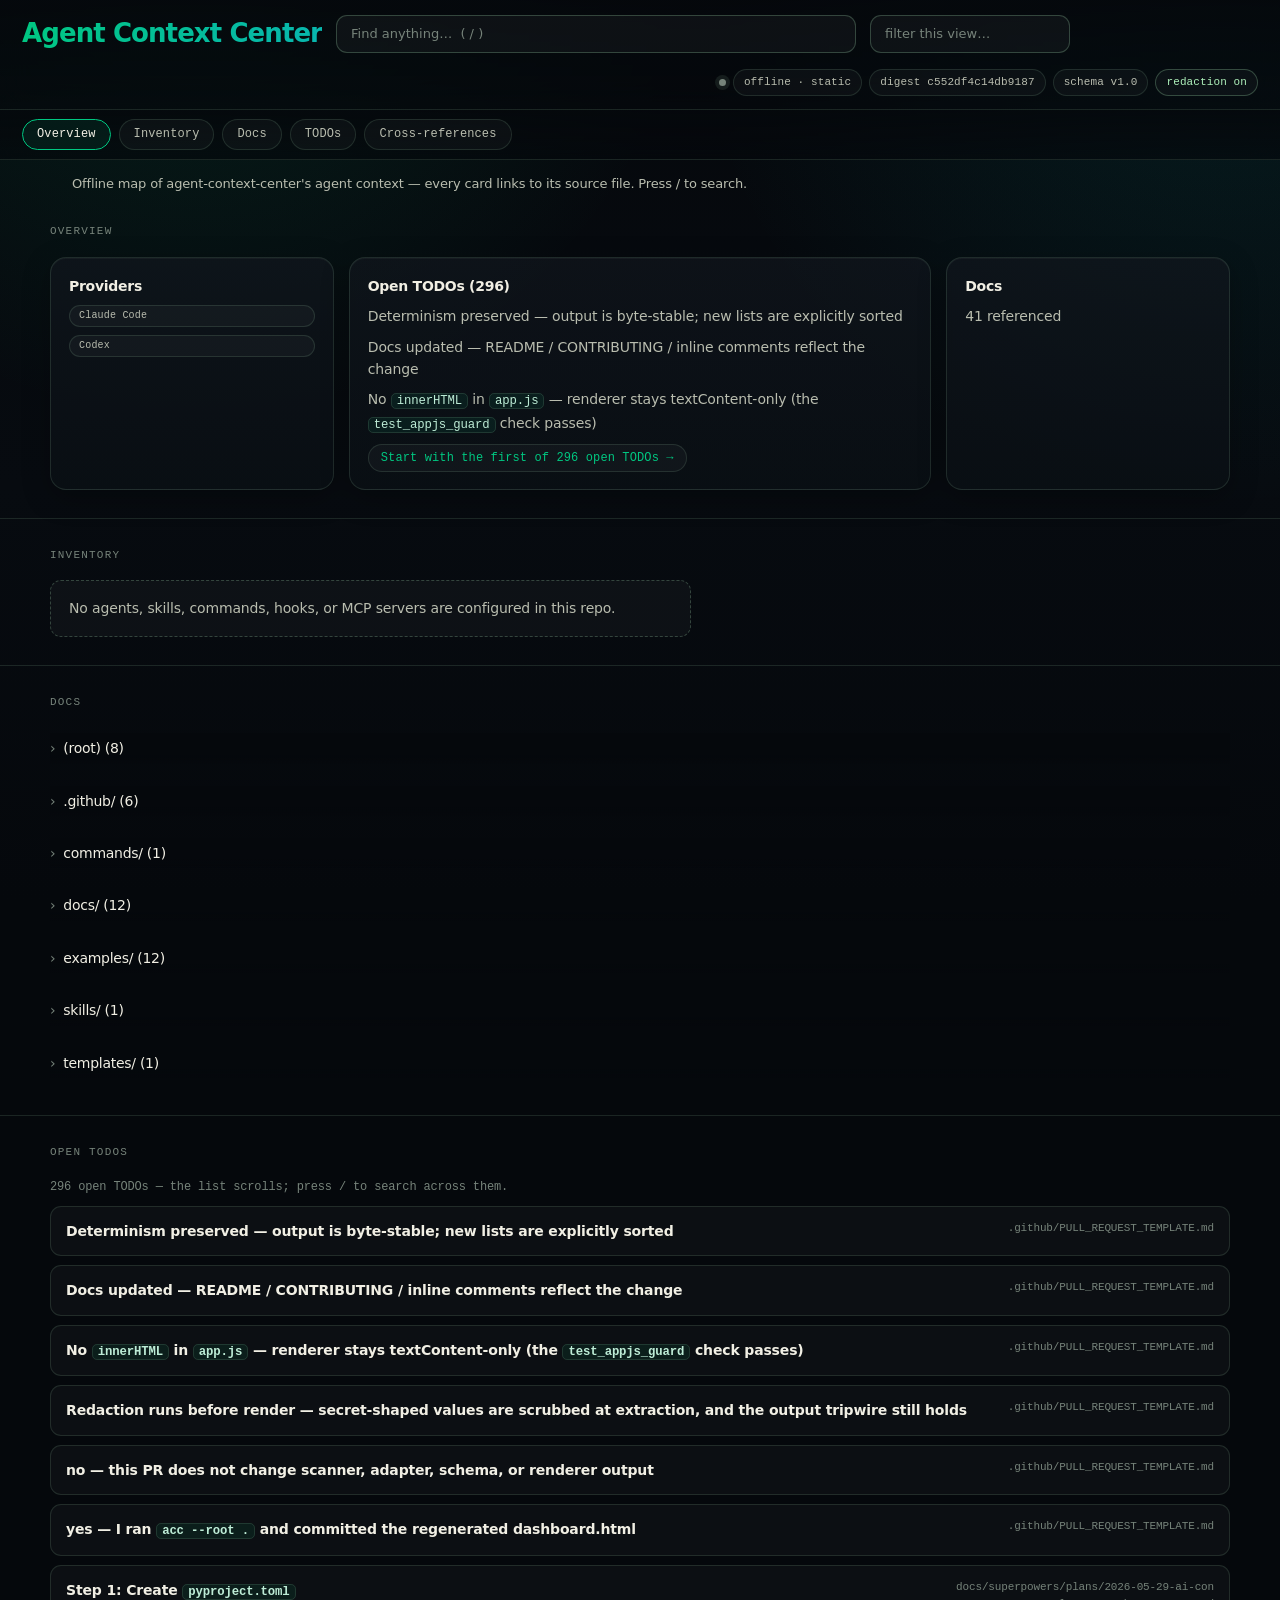
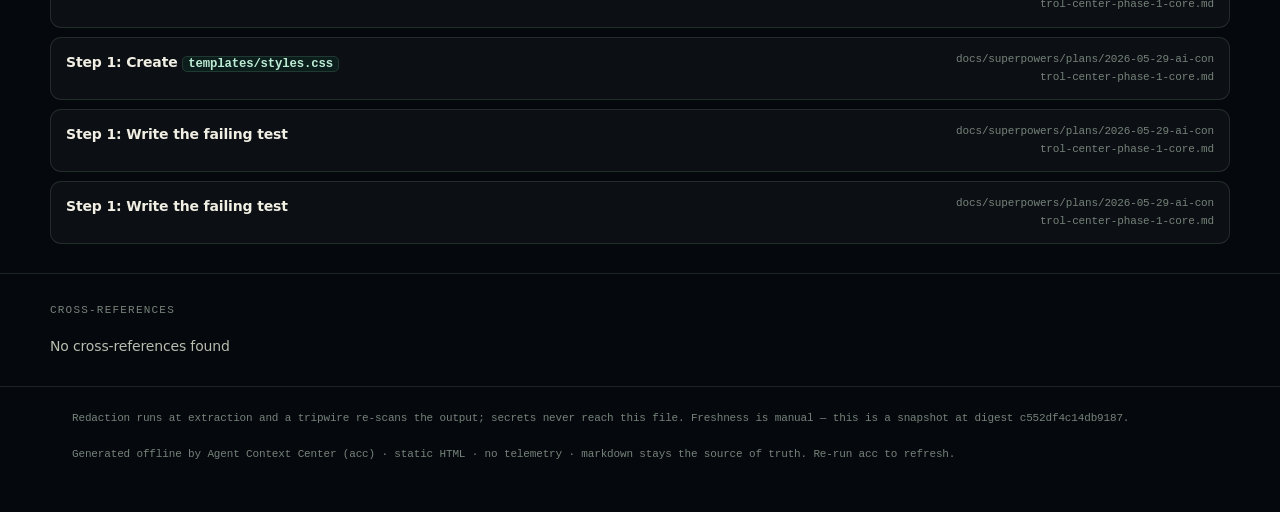
==== commit 2bdeb0c5: "docs(readme): add a Troubleshooting section keyed by error message Three rounds of tester reports we" ====
--- a/.claude/dashboard.html
+++ b/.claude/dashboard.html
@@ -446,7 +446,7 @@
 <section id="crossref"><div class="acc-label">Cross-references</div><div id="acc-crossref"></div></section>
 <div class="acc-trust" id="acc-trust"></div>
 <footer class="acc-foot">Generated offline by Agent Context Center (acc) · static HTML · no telemetry · markdown stays the source of truth. Re-run acc to refresh.</footer>
-<script id="acc-data" type="application/json">{"docs":{"adrs":[],"decisions":[],"prds":[],"references":[{"body":"---\nname: Bug report\nabout: Something in acc or the generated dashboard does the wrong thing\nlabels: bug\n---\n\n## What happened\n\n&lt;!-- The behavior you saw. If the dashboard rendered something wrong, say which\n     section (agents, skills, commands, hooks, MCP, rules, docs, TODOs, cross-references). --&gt;\n\n## What you expected\n\n&lt;!-- The behavior you expected instead. --&gt;\n\n## Steps to reproduce\n\n```\n# the exact command you ran, e.g.\nacc --root .\nacc doctor --root . --json\n```\n\n## Environment\n\n- acc version: &lt;!-- `pip show agent-context-center` --&gt;\n- Python: &lt;!-- `python3 --version` (3.12+ required) --&gt;\n- OS:\n- Provider folders present: &lt;!-- .claude / .codex / .cursor / none --&gt;\n\n## Output\n\n&lt;!-- Paste the relevant stdout. For generation issues, the `acc --root . --json`\n     blob (dashboardPath, sourceDigest, scannedFileCount, providers, truncated)\n     is the most useful thing you can attach.\n     Scrub anything sensitive before pasting — acc redacts the dashboard, not your terminal. --&gt;\n","id":"651f5d877eef","path":".github/ISSUE_TEMPLATE/bug_report.md","summary":"&lt;!-- The behavior you saw. If the dashboard rendered something wrong, say which","title":"What happened"},{"body":"---\nname: Dashboard improvement\nabout: Suggest a change to the rendered dashboard.html (layout, readability, navigation)\nlabels: dashboard\n---\n\n## What part of the dashboard\n\n&lt;!-- Which section or affordance: a provider section, the reading pane, the\n     cross-references view, truncation behavior, search/filter, the trust footer. --&gt;\n\n## What&#x27;s hard right now\n\n&lt;!-- The friction you hit when reading or reviewing the dashboard. --&gt;\n\n## Proposed change\n\n&lt;!-- What you&#x27;d like instead. A sketch or screenshot helps. --&gt;\n\n## Constraints to keep\n\nThe dashboard is a single offline file with a few hard rules. A change here needs to\nhold these:\n\n- No network, no CDN, no build step — one self-contained file\n- Deterministic, byte-stable output across runs\n- textContent-only rendering (no `innerHTML`) so repo content cannot inject script\n- Reviewable and committable as plain HTML\n","id":"2f64b9c122e7","path":".github/ISSUE_TEMPLATE/dashboard_improvement.md","summary":"&lt;!-- Which section or affordance: a provider section, the reading pane, the","title":"What part of the dashboard"},{"body":"---\nname: Detector request\nabout: Propose a deterministic check for `acc doctor`\nlabels: doctor\n---\n\n## The check\n\n&lt;!-- One sentence: what should `acc doctor` flag? --&gt;\n\n## Why it matters\n\n&lt;!-- What goes wrong in a repo when this is missing — what a reader or reviewer\n     would otherwise overlook. --&gt;\n\n## How to detect it deterministically\n\n`acc doctor` findings must be reproducible: same repo in, same findings out, no\nnetwork, no time-of-day dependence. Describe the rule in those terms.\n\n- Inputs: &lt;!-- which files or scanned facts the check looks at --&gt;\n- Rule: &lt;!-- the exact condition that makes it fire --&gt;\n- Level: &lt;!-- warning or info --&gt;\n- Suggested code: &lt;!-- a short stable string, e.g. stale-dashboard, weak-metadata --&gt;\n\n## False positives to avoid\n\n&lt;!-- Cases where a naive version of this rule would fire wrongly.\n     Existing checks stay conservative on purpose (e.g. broken-link detection). --&gt;\n\n&lt;!-- For reference, checks today include: stale-dashboard, missing/unreadable/\n     truncated dashboard, generator-version drift, weak-metadata, near-empty\n     instruction files, large files, broken relative-markdown-link (conservative),\n     redaction count, and open-TODO count. --&gt;\n","id":"5e86848ae2c3","path":".github/ISSUE_TEMPLATE/detector_request.md","summary":"&lt;!-- One sentence: what should `acc doctor` flag? --&gt;","title":"The check"},{"body":"---\nname: Docs improvement\nabout: Fix or improve the README, CONTRIBUTING, or other docs\nlabels: docs\n---\n\n## Which doc\n\n&lt;!-- File path, and section or heading if you can name it. --&gt;\n\n## What&#x27;s wrong or missing\n\n&lt;!-- A claim that&#x27;s inaccurate, a step that doesn&#x27;t work, a gap that left you stuck.\n     If a documented command failed, paste what you ran and what happened. --&gt;\n\n## Suggested wording\n\n&lt;!-- Optional: drop in the text you&#x27;d expect to see. --&gt;\n\n## Notes\n\n&lt;!-- Accuracy matters here: the docs distinguish what&#x27;s supported today from\n     what&#x27;s planned. If you spot an overclaim or an outdated flag, call it out. --&gt;\n","id":"a2ad62098c96","path":".github/ISSUE_TEMPLATE/docs_improvement.md","summary":"&lt;!-- File path, and section or heading if you can name it. --&gt;","title":"Which doc"},{"body":"---\nname: Provider adapter request\nabout: Ask for first-class support for an AI tool&#x27;s context files\nlabels: adapter\n---\n\n## Which tool\n\n&lt;!-- e.g. Gemini CLI, GitHub Copilot, Aider, Continue, Windsurf, ... --&gt;\n\n## Which files should acc read\n\nList the exact repo-relative paths and what each one declares. Examples:\n\n- `GEMINI.md` — top-level instructions\n- `.github/copilot-instructions.md` — repo instructions\n- `&lt;dir&gt;/&lt;file&gt;` — agents / skills / commands / rules / hooks / MCP servers / config\n\n## What should land in the dashboard\n\n&lt;!-- For each file above: is it an instruction doc, an agent, a skill, a command,\n     a rule, a hook, an MCP server declaration, or generic docs? --&gt;\n\n## Notes\n\n&lt;!-- Format details that matter: YAML frontmatter keys, a TOML/JSON config shape,\n     a description field to surface, anything that affects parsing or redaction.\n     A link to the tool&#x27;s own docs for these files helps a lot. --&gt;\n\n&lt;!-- Status note: GEMINI.md and .github/copilot-instructions.md are picked up today\n     as GENERIC markdown, not provider-classified. First-class adapters for them\n     are Planned. --&gt;\n","id":"8112f4534273","path":".github/ISSUE_TEMPLATE/provider_adapter_request.md","summary":"&lt;!-- e.g. Gemini CLI, GitHub Copilot, Aider, Continue, Windsurf, ... --&gt;","title":"Which tool"},{"body":"&lt;!-- Agent Context Center — pull request --&gt;\n\n## What changed\n\n&lt;!-- One or two sentences. What does this PR do and why? --&gt;\n\n## Screenshots (if the dashboard changed)\n\n&lt;!-- If this PR changes the rendered dashboard.html, drop a before/after screenshot.\n     Delete this section if the dashboard output is unchanged. --&gt;\n\n## Tests run\n\n```shell\npython -m pytest\n```\n\n&lt;!-- Paste the summary line (e.g. &quot;261 passed&quot;). Note any tests added. --&gt;\n\n## Generated dashboard updated?\n\n&lt;!-- yes / no --&gt;\n\n- [ ] yes — I ran `acc --root .` and committed the regenerated dashboard.html\n- [ ] no — this PR does not change scanner, adapter, schema, or renderer output\n\n## Risk notes\n\n&lt;!-- Anything a reviewer should watch: behavior changes, new file types scanned,\n     redaction edge cases, performance on large repos, output format changes. --&gt;\n\n## Checklist\n\n- [ ] Determinism preserved — output is byte-stable; new lists are explicitly sorted\n- [ ] Redaction runs before render — secret-shaped values are scrubbed at extraction, and the output tripwire still holds\n- [ ] No `innerHTML` in `app.js` — renderer stays textContent-only (the `test_appjs_guard` check passes)\n- [ ] Docs updated — README / CONTRIBUTING / inline comments reflect the change\n","id":"8c973e697120","path":".github/PULL_REQUEST_TEMPLATE.md","summary":"&lt;!-- Agent Context Center — pull request --&gt;","title":"What changed"},{"body":"# Agent Context Center (acc)\n\nA stdlib-Python tool that scans a repository&#x27;s AI-assistant configuration (Claude Code,\nCodex, Cursor) and generates a deterministic, single-file, offline HTML dashboard of what\nthe repo declares — agents, skills, hooks, commands, MCP servers, rules, docs, and open\nTODOs. It maps and reviews the AI context; it does not run or control agents. Public repo:\n`omerakben/agent-context-center` (the `acc` CLI stands for Agent Context Center).\n\n&gt; The generated dashboard for this repo is [`.claude/dashboard.html`](.claude/dashboard.html).\n&gt; Open it in a browser; run `/dashboard` (or `acc --root .`) to refresh it.\n\n## What this is\n\n- A generator (`src/acc/`) reads the repo, normalizes each provider through an adapter,\n  and emits one self-contained `dashboard.html` with a JSON data island plus a vanilla-JS\n  renderer. No build step, no runtime dependencies, no network.\n- Output is **deterministic**: every list is explicitly sorted, so repeated runs are\n  byte-identical.\n- The renderer is **textContent-only**: no `innerHTML` / `outerHTML` / `insertAdjacentHTML`\n  (a CI guard greps `app.js`). Author-derived text is `html.escape`-d at build and\n  `htmlUnescape`-d at display.\n- Secrets are redacted at extraction; a tripwire re-scans the assembled output.\n\n## Architecture\n\n- `src/acc/generate.py` — orchestration: scan, per-provider normalize, merge, escape,\n  build the search index, build relationships, assemble + validate + render the island.\n- `src/acc/adapters/` — `claude.py`, `codex.py`, `cursor.py`, `generic.py` over `base.py`.\n- `src/acc/schema.py` — top-level shape + search-record + relationship validation; the\n  redaction tripwire.\n- `src/acc/templates/` — `dashboard.html.tmpl`, `app.js`, `styles.css`.\n- `tests/` — flat pytest suite incl. a real-Chromium Playwright DOM test\n  (`test_render_dom.py`) and the innerHTML CI guard (`test_appjs_guard.py`).\n\n## Current state\n\n- Phases 1–3 (schema/generator/adapters/renderer) and Phase 4a (Find omnibox) are merged\n  to `main`. Phase 4b (Relationships / cross-references) is in progress on\n  `feature/phase-4b-relationships` — spec at `docs/specs/phase-4b-relationships.md`.\n\n## Codex setup\n\n- Model `gpt-5.5`, reasoning effort `xhigh` (see `.codex/config.toml`). Sandbox\n  `workspace-write`, approvals `on-request`.\n- MCP servers are disabled by default. Enable with `/codex-config enable-mcp &lt;name&gt;`\n  (context7 for docs, playwright for UI testing).\n\n## Conventions\n\n- Stdlib Python only (3.12+), type hints, no third-party runtime deps in the generator.\n- Preserve the determinism and textContent-only invariants in every change.\n- No secrets in the repo; use a local `.env` and gitignore it.\n- Verify renderer changes in a browser (or the Playwright DOM test) before claiming the UI\n  works.\n","id":"48870fc1a8b4","path":"AGENTS.md","summary":"A stdlib-Python tool that scans a repository&#x27;s AI-assistant configuration (Claude Code,","title":"Agent Context Center (acc)"},{"body":"# Changelog\n\nAll notable changes to this project are recorded here. The format follows\n[Keep a Changelog](https://keepachangelog.com/en/1.1.0/), and the project uses\n[Semantic Versioning](https://semver.org/spec/v2.0.0.html).\n\n## [1.3.3] — 2026-06-01\n\n### Fixed\n\n- The `/dashboard` command no longer fails with &quot;CLAUDE_PROJECT_DIR is not set&quot; on a clean\n  install. It scans the working directory when `CLAUDE_PROJECT_DIR` is absent (that variable\n  is exported to hooks, not to the command&#x27;s shell), and locates the bundled generator through\n  the `${CLAUDE_PLUGIN_ROOT}` token Claude Code substitutes, with a `~/.claude/plugins/cache`\n  fallback that selects the highest installed version.\n\n## [1.3.2] — 2026-06-01\n\n### Fixed\n\n- The scanner no longer crashes on Visual Studio repositories. `.vs/` is excluded, so\n  `source_digest` never reads the open-locked `.vsidx` index files Visual Studio keeps\n  (a `PermissionError` aborted the whole run on Windows).\n\n### Changed\n\n- Added Visual Studio / .NET build and IDE artifacts to the default scan excludes —\n  `.vs`, `.vscode`, `bin`, `obj`, `TestResults`, `Screenshots`, `TestReports` — so per-build\n  and per-machine output no longer churns the byte-stable `sourceDigest`. `packages/` is\n  deliberately not excluded: it is the source root in pnpm/yarn/turbo monorepos and routinely\n  holds real `CLAUDE.md` / `AGENTS.md`.\n\n## [1.3.1] — 2026-06-01\n\n### Changed\n\n- Renamed every public identifier from `ai-control-center` to `agent-context-center` to\n  match the repository and brand: the Python distribution name, the Claude Code plugin\n  (`/plugin install agent-context-center@ozzy-skills`), the bundled skill, the dashboard&#x27;s\n  `generator.name` and `&lt;meta name=&quot;generator&quot;&gt;` tag, and the generic-repo fallback output\n  directory (`.agent-context-center/`). The `acc` CLI command and import path are unchanged,\n  and the old `.ai-control-center/` directory is still recognized so dashboards committed\n  under it are not orphaned.\n\n## [1.3.0] — 2026-05-31\n\n### Changed\n\n- Repositioned the project as &quot;Agent Context Center&quot; (the `acc` CLI now stands for\n  Agent Context Center); the tool maps and reviews AI context, it does not control agents.\n- The CLI gained subcommands (`generate` default, `doctor`); `acc --root .` and\n  `acc --json` keep working unchanged.\n\n### Added\n\n- `acc doctor`: deterministic findings report with `--strict` and `--json` (doctor.v1).\n- README, docs, and community files for the public repository.\n- Example repos under `examples/`.\n- A GitHub Pages demo of a generated dashboard.\n\n## [1.2.0]\n\n### Added\n\n- TUEL brand theme: emerald, teal, and navy palette.\n\n## [1.1.2]\n\n### Added\n\n- Reading pane links to the full source file when a rendered body is capped.\n\n## [1.1.1]\n\n### Changed\n\n- Decode YAML frontmatter escapes before display.\n- Cap summaries to the lead sentence.\n\n### Added\n\n- Render markdown tables in the reading pane.\n\n## [1.1.0]\n\n### Added\n\n- Client-side markdown rendering with an inline reading pane.\n- Graduated truncation for large repos.\n\n## [1.0.1]\n\n### Fixed\n\n- Redaction render-mismatch between the scanned source and the rendered output.\n\n## [1.0.0]\n\n### Added\n\n- First release: deterministic, offline `dashboard.html` generation.\n- Adapters for Claude Code, Codex, and Cursor, plus a generic markdown index.\n- Redaction before rendering.\n- Claude Code marketplace plugin.\n","id":"281fd217c6fd","path":"CHANGELOG.md","summary":"All notable changes to this project are recorded here. The format follows","title":"Changelog"},{"body":"# CLAUDE.md\n\nThis file provides guidance to Claude Code (claude.ai/code) when working with code in this repository.\n\n`AGENTS.md` is the companion brief and `CONTRIBUTING.md` has the full extension guide; this file is the working summary plus the gotchas that bite first.\n\n## What this is\n\n`acc` (Agent Context Center) scans a repo&#x27;s AI-assistant config — Claude Code, Codex, Cursor, generic markdown — and emits one deterministic, offline, single-file `dashboard.html`. Markdown stays the source of truth; the dashboard is the human map. It maps and reviews; it does not run or control agents. The package id is `agent-context-center`; the CLI is `acc`.\n\nStdlib Python 3.12+ only. No third-party runtime dependencies. No network at runtime, no build step, no server.\n\n## Commands\n\n```bash\npip install -e &quot;.[test]&quot;      # editable install + pytest/pytest-playwright\nplaywright install chromium   # once, for the real-browser DOM test\n\npython -m pytest                          # full suite\npython -m pytest tests/test_scan.py       # one file\npython -m pytest tests/test_scan.py::test_name   # one test\npython -m pytest -k redaction             # by keyword\n\nacc --root .                  # generate into the auto-detected provider folder; prints path + digest\nacc --root . --out .          # write ./dashboard.html at repo root (--out is a DIRECTORY, not a filename)\nacc --root . --json           # machine-readable: dashboardPath, sourceDigest, file count, providers\nacc doctor --root .           # deterministic findings report (exit 0 unless execution error -&gt; 2)\nacc doctor --root . --strict  # exit 1 on any warning\nacc doctor --root . --json    # doctor.v1 report\n```\n\n## Dogfood + CI (the thing that breaks first)\n\nThis repo runs `acc` on itself. `.claude/dashboard.html` is committed and `.github/workflows/agent-context-dashboard.yml` runs two jobs on every PR:\n\n1. **freshness** — regenerates the dashboard and fails if the committed copy differs.\n2. **doctor** — `acc doctor --root . --strict`, fails on any warning.\n\nSo after any change to scanning, adapters, schema, or templates, **regenerate and commit the dashboard** (`acc --root .` then commit `.claude/dashboard.html`) and keep `acc doctor --root . --strict` clean — passing tests are not enough. (`docs/demo/dashboard.html` is a separate GitHub-Pages demo, not the freshness target.)\n\n## Architecture\n\nThe flow lives in `src/acc/generate.py::_assemble` (read-only core, shared by `generate_result` and `doctor`):\n\n1. **scan** (`scan.py`) — walk the repo into a file list.\n2. **detect + resolve owner** — `detect_providers` by precedence (claude → codex → cursor); `resolve_owner` picks the output folder (an existing dashboard, else the top detected provider&#x27;s dir, else `.agent-context-center/`). Two committed dashboards raise `OwnerAmbiguousError` unless `--owner` is given.\n3. **normalize** — each first-class adapter (`adapters/claude.py`, `codex.py`, `cursor.py`) maps native files into the shared `inventory` + `docs` schema; `generic.py` indexes only the markdown not claimed by a provider folder/marker.\n4. **merge → escape → search → relationships** — `_merge_parts` concatenates and sorts; `_escape_text_fields` redacts-then-escapes every author-derived display field; `_build_search` and `_build_relationships` run; then transient `_searchBody` / `_refScanBody` / `_rawBody` keys are stripped so they never reach the island.\n5. **redact paths → validate** — `_redact_paths` masks author-controlled paths/evidence; `schema.py::validate` checks shape and runs the secret tripwire.\n6. **render** (`render.py`) — substitute CSS, `app.js`, schema version, and the canonical-JSON data island into `templates/dashboard.html.tmpl`. `generate_result` also runs `_reduce_for_size` (graduated trim: bodies → capped summaries → search body → blanked summaries) when output exceeds the byte budget.\n\nKey modules: `schema.py` (shape + tripwire), `redaction.py` (secret-shaped scanner), `config.py` (allowlisting helpers `safe_mcp`/`","bodyTruncated":true,"id":"e2460cafe70f","path":"CLAUDE.md","summary":"This file provides guidance to Claude Code (claude.ai/code) when working with code in this repository.","title":"CLAUDE.md"},{"body":"# Code of conduct\n\n## Our pledge\n\nWe want participation in Agent Context Center to be a respectful, harassment-free\nexperience for everyone, regardless of background or identity. Maintainers and\ncontributors are expected to act in ways that keep the community open, welcoming,\nand professional.\n\n## Our standards\n\nContributors should:\n\n- be considerate and respectful in language and conduct\n- welcome differing viewpoints and accept constructive feedback gracefully\n- focus on what is best for the project and its users\n- assume good intent and give other people the benefit of the doubt\n\nThe following are not acceptable: harassment of any kind, personal or political\nattacks, publishing others&#x27; private information without permission, or other\nconduct that a reasonable person would consider inappropriate in a professional\nsetting.\n\n## Standard adopted\n\nThis project adopts the **Contributor Covenant, version 2.1**. The full text,\nincluding the detailed enforcement guidelines, is published at\n&lt;https://www.contributor-covenant.org/version/2/1/code_of_conduct/&gt;. By\nparticipating, you agree to uphold it.\n\n## Scope\n\nThis code applies in all project spaces — the repository, issues, pull requests,\nand discussions — and when an individual is representing the project in public.\n\n## Enforcement\n\nReport unacceptable behavior to the maintainer privately through GitHub (open a\nprivate report via the repository&#x27;s **Security** tab, or contact\n[@omerakben](https://github.com/omerakben)). Reports are handled discreetly.\nMaintainers may remove, edit, or reject contributions, comments, and other\nactivity that does not align with this code, and may temporarily or permanently\nban any contributor for behavior they deem inappropriate.\n\n## Attribution\n\nAdapted from the [Contributor Covenant](https://www.contributor-covenant.org),\nversion 2.1.\n","id":"e31238a843e7","path":"CODE_OF_CONDUCT.md","summary":"We want participation in Agent Context Center to be a respectful, harassment-free","title":"Code of conduct"},{"body":"# Contributing\n\nAgent Context Center is public developer infrastructure. The repo and package id is\n`agent-context-center`; the CLI is `acc`. It is a stdlib-only Python generator that scans a\nrepo&#x27;s AI context files and emits one offline, deterministic `dashboard.html`. Markdown\nstays the source of truth; the dashboard is the human map. Contributions that keep it\noffline, deterministic, and dependency-free are welcome.\n\n## Local setup\n\nYou need Python 3.12 or newer. The runtime has no third-party dependencies. The only\nextra packages are for the test suite.\n\n```bash\ngit clone https://github.com/omerakben/agent-context-center\ncd agent-context-center\npython -m venv .venv &amp;&amp; source .venv/bin/activate\npip install -e &quot;.[test]&quot;\n```\n\nThe `[test]` extra installs `pytest` and `pytest-playwright`. The DOM test drives a real\nChromium, so install the browser once:\n\n```bash\nplaywright install chromium\n```\n\n## Run the tests\n\n```bash\npython -m pytest\n```\n\nTwo tests are worth knowing about:\n\n- `tests/test_render_dom.py` loads a generated dashboard in real Chromium and asserts on\n  the rendered DOM. It needs the Chromium install above.\n- `tests/test_appjs_guard.py` greps the renderer (`src/acc/templates/app.js`) for\n  `innerHTML`, `outerHTML`, and `insertAdjacentHTML`. Any HTML sink fails CI. The renderer\n  must stay `textContent`-only.\n\n## Generate a dashboard\n\nRun the generator against this repo, or any repo, to see your change end to end:\n\n```bash\nacc --root .                    # writes into the detected provider folder, prints path + digest\nacc --root . --out .            # writes ./dashboard.html at the repo root (--out is a directory)\nacc --root . --json             # machine-readable metadata: dashboardPath, sourceDigest, etc.\nacc --root . --repo-name NAME   # pin the displayed repo name (default: manifest name, else dir name)\n```\n\n## Run doctor\n\n`acc doctor` reports deterministic findings about a repo&#x27;s AI context. Use it to check\nyour own work:\n\n```bash\nacc doctor --root .            # findings report; exit 0 unless an execution error (exit 2)\nacc doctor --root . --strict   # exit 1 if any warning is present\nacc doctor --root . --json     # a doctor.v1 report with a findings list and a status\n```\n\n## Add a provider adapter\n\nAdapters live in `src/acc/adapters/`. Each one maps a provider&#x27;s native files into the\nsingle inventory + docs schema. Use the existing `claude`, `codex`, and `cursor` adapters\nas templates.\n\n1. Implement the `ProviderAdapter` protocol from `src/acc/adapters/base.py`: an `id`, a\n   `display_name`, a `detect(ctx)` that returns `ProviderRoot`s, and a\n   `normalize(ctx, root)` that returns a dict.\n2. Build inventory and docs with `empty_inventory()`, `empty_docs()`, and `make_item(...)`\n   from `base.py`. Do not hand-roll item dicts — `make_item` assigns the stable id and the\n   type label.\n3. Read structured config through the allowlisting helpers in `src/acc/config.py`\n   (`safe_mcp`, `load_toml`, `as_dict`). Run free-form prose through `redact_text` from\n   `src/acc/redaction.py` before it enters an item. Redaction happens at extraction, not at\n   render time.\n4. Add a builder in `tests/builders.py` that lays down the provider&#x27;s native files, then a\n   `tests/test_&lt;provider&gt;_adapter.py` that asserts the normalized output.\n\nKeep new providers honest: only classify what you actually parse. Files you do not\nrecognize should fall through to the generic markdown adapter, not be mislabeled.\n\n## Add a doctor detector\n\nDetectors live in `src/acc/doctor.py`. Each one inspects the same assembled data the\ndashboard shows and yields `Finding` objects (`level` is `warn` or `info`, plus a `code`\nand a `message`).\n\nRules for a detector:\n\n- Deterministic only. No git history, no mtimes, no network, no model judgment. The same\n  repo must always produce the same findings.\n- Use `warn` only for something a reader should act on, since `--strict` exits 1 on any\n  warning. Use `info` for counts and context.\n- Add a test in `tests/test","bodyTruncated":true,"id":"5c21f3a8198d","path":"CONTRIBUTING.md","summary":"Agent Context Center is public developer infrastructure. The repo and package id is","title":"Contributing"},{"body":"# Agent Context Center\n\nAI agents have `AGENTS.md`. Humans need `dashboard.html`.\n\nAgent Context Center turns a repo&#x27;s scattered AI operating layer into one committed,\noffline HTML dashboard. Claude Code instructions, Codex prompts, Cursor rules, MCP\nservers, hooks, commands, skills, docs, and open TODOs become a source-linked map that a\nhuman can review in a browser.\n\n[View the demo dashboard](https://omerakben.github.io/agent-context-center/demo/dashboard.html)\n· [Open the public site](https://omerakben.github.io/agent-context-center/)\n· [Install from GitHub](#quickstart)\n\n![The dashboard rendered for a multi-provider repo](acc-dashboard-multi.png)\n\n## Why use it\n\nModern repos increasingly have two codebases:\n\n- the product code people review every day\n- the AI context that tells agents how to work in that repo\n\nThe second one is easy to miss. It lives in `CLAUDE.md`, `AGENTS.md`,\n`.claude/agents`, `.codex/prompts`, Cursor rules, MCP config, docs, and TODOs. Agent\nContext Center makes that layer visible, diffable, and safe to hand off.\n\nUse it when you need to:\n\n| Use case | What ACC gives you |\n| --- | --- |\n| Onboard a developer or coding agent | One browser page showing the repo&#x27;s AI instructions, tools, prompts, docs, and TODOs. |\n| Review a pull request that changes agent behavior | A regenerated `dashboard.html` diff beside the markdown/config diff. |\n| Audit MCP, hooks, and commands | A provider-aware inventory with source paths and redacted config summaries. |\n| Handoff a repo between humans or agents | A deterministic snapshot of what the repo declares, not a chat-only explanation. |\n| Keep AI context fresh in CI | `acc doctor --strict` flags stale dashboards and weak metadata without network or model calls. |\n| Explain the repo&#x27;s AI surface publicly | A static demo artifact you can open from `file://`, GitHub Pages, or a PR. |\n\n![Agent Context Center use-case map](assets/use-case-map.svg)\n\n## The pitch\n\nMarkdown stays the source of truth. The dashboard is the human map.\n\nACC is not an agent runtime and it does not control tools. It reads the files already in\nyour repo, normalizes them through provider adapters, redacts secret-shaped values, and\nemits a self-contained `dashboard.html`. You can commit it, diff it, open it offline, and\nask reviewers to inspect it like any other generated artifact.\n\n## Quickstart\n\n`acc` is stdlib Python 3.12+ with no third-party runtime dependencies. There are two ways\nto run it.\n\n### Inside Claude Code (no install)\n\n```text\n/plugin marketplace add omerakben/agent-context-center\n/plugin install agent-context-center@ozzy-skills\n/dashboard\n```\n\n`/dashboard` runs the bundled generator against the repo you launched Claude Code in. No\npip install, no network. It needs `python3` 3.12+ on your PATH; if yours is older, the\ncommand tells you instead of failing with a stack trace.\n\n### Standalone CLI\n\n`acc` is a command-line app, so install it isolated. A bare `pip install` is refused by\nHomebrew and Debian Python (PEP 668, &quot;externally-managed-environment&quot;), so use `pipx` or\n`uv`, which put `acc` on your PATH in its own environment:\n\n```bash\npipx install &quot;git+https://github.com/omerakben/agent-context-center&quot;\n# or:  uv tool install &quot;git+https://github.com/omerakben/agent-context-center&quot;\nacc --root .\n```\n\n&lt;details&gt;\n&lt;summary&gt;No pipx or uv? Use a stdlib virtual environment.&lt;/summary&gt;\n\n```bash\npython3 -m venv .venv &amp;&amp; . .venv/bin/activate\npip install &quot;git+https://github.com/omerakben/agent-context-center&quot;\nacc --root .\n```\n\n&lt;/details&gt;\n\n`acc --root .` writes `dashboard.html` into the auto-detected provider folder, for example\n`.claude/dashboard.html`, or `.agent-context-center/` if no provider is found. It prints\nthe path, source digest, scanned file count, and providers. Open the printed path in a\nbrowser. No server. No network.\n\nWrite the dashboard at the repo root instead:\n\n```bash\nacc --root . --out .\n```\n\n`--out` takes a directory, not a filename.\n\nThe dashboard header shows the repo name. It com","bodyTruncated":true,"id":"dd79dd0f0574","path":"README.md","summary":"AI agents have `AGENTS.md`. Humans need `dashboard.html`.","title":"Agent Context Center"},{"body":"# Roadmap\n\nAgent Context Center maps a repo&#x27;s scattered AI context files into one offline HTML\ndashboard. This is the plan. Items beyond Now are planned, not promised, and carry no\ndates.\n\n## Now\n\nShipped and stable.\n\n- Deterministic, byte-stable `dashboard.html` generation from `acc --root .`.\n- First-class adapters for Claude Code, Codex, and Cursor, plus a generic markdown index\n  for any other `.md`.\n- Redaction before rendering: secret-shaped-string scanner, structured-config allowlist,\n  and an output tripwire.\n- Inline reading pane with a sanitized markdown subset rendered via `textContent`.\n- Graduated truncation so large repos still produce a usable, bounded file.\n- `acc doctor` findings report with `--strict` and `--json`.\n- CI drift-check workflow template under `templates/refresh/`.\n- TUEL theme (emerald, teal, navy).\n\n## Next\n\nPlanned. Order is rough and may change.\n\n- First-class adapters for `GEMINI.md` and `.github/copilot-instructions.md` (today these\n  files land in the generic markdown index, not provider-classified).\n- Richer `acc doctor` checks: broader broken-link detection and cross-file conflict\n  detection.\n- JSON export of doctor findings, shipped as the `doctor.v1` schema.\n- A provider compatibility matrix in the docs.\n- A published, reusable GitHub Action (today only a copyable workflow template exists).\n- PRD and ADR classification (the schema has buckets, but generic markdown currently\n  lands in `references`).\n\n## Later\n\nExploratory. No commitment.\n\n- Optional model-generated summaries, run only after redaction.\n- Repo comparison over time.\n- PR-comment summaries.\n- VS Code integration.\n- A local desktop wrapper.\n","id":"5daae9ae6ce6","path":"ROADMAP.md","summary":"Agent Context Center maps a repo&#x27;s scattered AI context files into one offline HTML","title":"Roadmap"},{"body":"# Security\n\nAgent Context Center (`agent-context-center`, CLI `acc`) generates a static, offline\n`dashboard.html` from a repo&#x27;s AI context files. The dashboard makes no network calls,\nruns no server, and ships no tracking. The renderer writes repo content with `textContent`\nonly, so content from the scanned repo cannot inject script into the committed file.\n\n## Redaction is a safety layer, not a secret scanner\n\nBefore anything is written into the dashboard, the generator:\n\n- allowlists structured provider config, so only known-safe fields pass through, and\n- runs free-form prose through a high-precision secret-shaped-string scanner, then\n  re-scans the assembled output with a tripwire.\n\nThis favors precision over recall. It catches common secret shapes (tokens with telltale\nprefixes, structured config values that are not on the allowlist). It is not a full\nentropy scanner. A high-entropy value with no recognizable prefix can slip through.\n\nDo not treat the dashboard as proof that a repo is free of secrets.\n\nAdvice:\n\n- Keep running dedicated secret scanning in your pipeline. This tool does not replace it.\n- Review a generated dashboard before you commit or publish one from a repo that holds\n  sensitive content. The output is static and offline, so a review is a plain file read.\n- The dashboard is meant to be committed. Treat it like any other artifact built from your\n  source: if the source has a secret problem, the dashboard can inherit it.\n\n## Reporting a vulnerability\n\nPlease do not file public issues for security problems.\n\n- Open a private security advisory on GitHub: the repository&#x27;s **Security** tab →\n  **Report a vulnerability**.\n- Or email the maintainer (Omer Akben) through the contact on the GitHub profile at\n  https://github.com/omerakben.\n\nInclude the version, a description, and steps to reproduce. We will confirm receipt and\nwork with you on a fix and disclosure timeline.\n","id":"cfb1779bf596","path":"SECURITY.md","summary":"Agent Context Center (`agent-context-center`, CLI `acc`) generates a static, offline","title":"Security"},{"body":"---\nname: dashboard\ndescription: Generate or refresh the Agent Context Center dashboard — one offline HTML file inventorying this repo&#x27;s AI configuration (agents, skills, hooks, commands, MCP servers, rules, docs, open TODOs). Use when asked to build, refresh, regenerate, stamp, or open the Agent Context Center / repo AI dashboard.\nallowed-tools:\n  - Bash\n  - Read\n---\n\n# /dashboard — generate the Agent Context Center dashboard\n\nRun the bundled generator against the **user&#x27;s project** (never the plugin dir) and\nreport what it wrote. The generator is stdlib Python 3.12+, offline, deterministic, and\nredacts secrets at extraction — there is no build step and nothing is installed.\n\nRun exactly this in one Bash call:\n\n```bash\nset -o pipefail\n\n# Project to scan. Claude Code exports CLAUDE_PROJECT_DIR to hooks but not to the\n# Bash tool&#x27;s shell, so fall back to the working directory — Claude Code runs the\n# Bash tool in the project root, which is exactly what we want to scan.\nROOT=&quot;${CLAUDE_PROJECT_DIR:-$PWD}&quot;\n\n# Bundled generator. Claude Code substitutes ${CLAUDE_PLUGIN_ROOT} with this\n# plugin&#x27;s install dir when the command loads; the cache glob is a fallback for a\n# client that leaves it unset, and picks the highest installed version.\nPLUGIN=&quot;${CLAUDE_PLUGIN_ROOT}&quot;\nif [ -z &quot;$PLUGIN&quot; ] || [ ! -d &quot;$PLUGIN/src/acc&quot; ]; then\n  PLUGIN=&quot;$(ls -d &quot;$HOME&quot;/.claude/plugins/cache/*/agent-context-center/*/ 2&gt;/dev/null | sort -V | tail -1)&quot;\n  PLUGIN=&quot;${PLUGIN%/}&quot;\nfi\nif [ -z &quot;$PLUGIN&quot; ] || [ ! -d &quot;$PLUGIN/src/acc&quot; ]; then\n  echo &quot;Agent Context Center: cannot locate the bundled generator (src/acc) under \\$CLAUDE_PLUGIN_ROOT or ~/.claude/plugins/cache.&quot; &gt;&amp;2\n  exit 1\nfi\n\n# Pick the first interpreter that is actually &gt;=3.12. The generator uses 3.10+\n# syntax that is evaluated at import, so a stale system python3 (macOS ships\n# 3.9) must be rejected with a clear message, never a stack trace.\nPY=&quot;&quot;\nfor cand in python3.13 python3.12 python3; do\n  if command -v &quot;$cand&quot; &gt;/dev/null 2&gt;&amp;1 \\\n     &amp;&amp; &quot;$cand&quot; -c &#x27;import sys; raise SystemExit(0 if sys.version_info &gt;= (3,12) else 1)&#x27; 2&gt;/dev/null; then\n    PY=&quot;$cand&quot;; break\n  fi\ndone\nif [ -z &quot;$PY&quot; ]; then\n  found=&quot;$(command -v python3 &gt;/dev/null 2&gt;&amp;1 &amp;&amp; python3 -c &#x27;import sys;print(&quot;%d.%d.%d&quot;%tuple(sys.version_info[:3]))&#x27; 2&gt;/dev/null || echo none)&quot;\n  echo &quot;Agent Context Center needs Python 3.12+ on PATH (found: $found).&quot; &gt;&amp;2\n  echo &quot;Install it — macOS: &#x27;brew install python@3.12&#x27;; or use pyenv — then retry /dashboard.&quot; &gt;&amp;2\n  exit 1\nfi\n\nPYTHONPATH=&quot;$PLUGIN/src&quot; &quot;$PY&quot; -m acc.cli --root &quot;$ROOT&quot; --json\n```\n\nThen:\n\n1. On success the last line is JSON: `{&quot;dashboardPath&quot;,&quot;sourceDigest&quot;,&quot;scannedFileCount&quot;,&quot;providers&quot;,&quot;truncated&quot;}`. Tell the user the dashboard was written to `dashboardPath` (it lives under the owning provider folder, e.g. `.claude/dashboard.html`), and report `scannedFileCount` files and digest `sourceDigest`. Remind them freshness is manual: re-run `/dashboard` after editing AI markdown, or install an opt-in template from the plugin&#x27;s `templates/refresh/`.\n2. If it exits with `error: multiple dashboards found (...)`, the repo has more than one provider dashboard. Ask the user which folder owns it, then re-run the same command with `--owner &lt;dir&gt;` (e.g. `--owner .claude`) added before `--json`.\n3. If it prints the &quot;needs Python 3.12+&quot; or &quot;cannot locate the bundled generator&quot; message, relay that line verbatim — do not retry, improvise another interpreter, or hardcode a plugin path.\n\nNever hand-edit the generated `dashboard.html`. To change its content, edit the source\nAI markdown and re-run `/dashboard` so redaction and the secret tripwire re-fire.\n","id":"5ee3d4fc9711","path":"commands/dashboard.md","summary":"Run the bundled generator against the **user&#x27;s project** (never the plugin dir) and","title":"/dashboard — generate the Agent Context Center dashboard"},{"body":"# Next session — the UI/UX pass: make ACC a dashboard people *want* to live in\n\nStatus: brief for the next session. Pause point: the mission-control theme\n(`src/acc/templates/styles.css`) landed on branch `feature/mission-control-theme`\nand Ozzy approved the direction. This session is **not** about shipping more CSS —\nit is about *using* the dashboard like a real engineer, finding everything that\nstill breaks the taste, and turning that into a prioritized plan.\n\n## The one rule for this session: be the user, not the builder\n\nOpen ACC on a real repo and try to actually *do the job* it promises: control and\nunderstand a repo&#x27;s AI layer. Do not read the code first. Open the HTML, and with an\nengineer&#x27;s intent — &quot;what is this repo, what can the AI do here, what changed, what do\nI touch next?&quot; — scroll, search, read, follow links, and notice every moment of\nfriction, confusion, or ugliness. The reference for &quot;good&quot; is\n`docs/vision/ai-control-center-mission.html`: calm authority, source-linked, impossible\nto bluff, &quot;make the machine-readable world human-readable.&quot;\n\nDogfood on at least two repos, because the failure modes differ:\n- **A large repo** (`/Users/ozzy-mac/Projects/code-oz`, ~1,236 files) — exercises the\n  summary-only/truncation path, where the experience is currently worst.\n- **A small repo** (this one, `html-dash`, or a fresh fixture) — exercises the normal,\n  non-truncated path and the empty/near-empty states.\n\nUse a browser (the live server at `127.0.0.1:5501/.claude/dashboard.html`, or open the\nfile). Take screenshots at each step. Keep a running log: *what I tried → what I felt →\nwhat I wish it did.*\n\n## The walkthrough protocol (the journey to script and screenshot)\n\nFor each repo, move through these as the user, and write down the friction at each:\n\n1. **Land cold (first 5 seconds).** Can I tell what repo this is, what providers run\n   here, and what the AI surface is — without scrolling or thinking? Is the first\n   impression &quot;I understand this&quot; or &quot;what am I looking at?&quot;\n2. **Orient (the Overview).** Do the cards answer &quot;what is here, why it matters, what\n   changed, what should I do?&quot; (the vision&#x27;s test). Is the bento composed, or does it\n   have dead space and a broken-looking empty card?\n3. **Scroll.** Does the page guide me down? Do I always know which section I&#x27;m in\n   (the nav pills do **not** track scroll position today)? Is the rhythm calm or noisy?\n4. **Find knowledge (search).** Search for a specific thing an engineer would hunt —\n   a named rule, an MCP server, a command, a concept. How fast do I find it? Are results\n   readable? On the large repo, &quot;body search is off&quot; — how badly does that hurt, and\n   what&#x27;s the fix?\n5. **Read (the core promise).** Open a skill / agent / prompt / doc and try to *read its\n   content*. Today most rows give a title + a link out to the raw `.md`; you cannot read\n   the rendered prose, the prompt, or the rule **in** the dashboard. This is the biggest\n   gap vs the vision. Decide how reading should work (inline expand? a reading pane? a\n   rendered preview?).\n6. **Connect (relationships).** Follow a cross-reference. Does &quot;this rule owns that\n   behavior / this command calls that script / this agent uses that MCP&quot; actually feel\n   like a map, or just a flat list?\n7. **Trust.** Is it fresh? What was redacted? Any warnings? The vision wants the trust\n   posture visible without being scary. Right now it&#x27;s one small freshness pill.\n8. **Act.** Does any view suggest the safest next move (review this rule, run this\n   verification, update this stale plan)? The vision&#x27;s &quot;action handoff&quot; is absent.\n\n## Seed findings from this session (start here, then add to them)\n\nThe theme is in; these are the taste gaps already visible:\n\n- **Markdown renders raw in cards and search snippets.** `**bold**`, `` `code` ``, and\n  angle brackets show their markers. The Overview &quot;Open TODOs&quot; card and the omnibox TODO\n  snippets are the worst offenders. This is the #1 &quot;not human&quot; problem.\n- **Escaping i","bodyTruncated":true,"id":"1db5c83adbdc","path":"docs/specs/2026-05-31-ui-ux-pass.md","summary":"Status: brief for the next session. Pause point: the mission-control theme","title":"Next session — the UI/UX pass: make ACC a dashboard people *want* to live in"},{"body":"# Phase 4 — packaging: skill + marketplace plugin (design brief)\n\nDate: 2026-05-31\nStatus: locked for build (pending design-critique reconciliation)\nBuilds on: the approved v1 design (`docs/superpowers/specs/2026-05-29-ai-control-center-design.md`),\nsections &quot;Architecture → Components/Refresh&quot; and &quot;Distribution&quot;.\n\nThis is the second half of Phase 4. Phases 1–3, 4a (Find), 4b (Relationships) are\nmerged: the generator, adapters, renderer, search, and relationships are done and\ngreen (209 tests). What remains is the **distribution and refresh** layer the design\nalways called for: ship the product as a public Claude Code **skill + marketplace\nplugin**, with the three-tier refresh, and make the repo installable and shareable.\n\n## Definition of done\n\nA friend runs two commands and has a working tool, offline, no build step:\n\n```\n/plugin marketplace add omerakben/agent-context-center\n/plugin install ai-control-center@ozzy-skills\n```\n\nThen `/dashboard` (or the agent, after editing AI markdown) stamps a deterministic,\nredacted, self-contained `dashboard.html` under the project&#x27;s provider folder.\n\n## Hard invariants carried forward (non-negotiable, must survive packaging)\n\n- Deterministic, byte-stable output (re-stamp produces no diff without content change).\n- Redaction at extraction + the assembled-output tripwire (`assert_no_secrets`).\n- `textContent`-only render; no `innerHTML`/`outerHTML`/`insertAdjacentHTML` (CI guard).\n- Stdlib Python 3.12+ only at runtime; zero third-party deps; one self-contained file.\n- Offline by default; no network in the generator or the install path.\n\n## Layout decision — one repo is both the marketplace and the single plugin\n\nThe public repo `omerakben/agent-context-center` doubles as a single-plugin marketplace.\nBoth manifests live in `.claude-plugin/` (no conflict). The marketplace entry&#x27;s\n`source` is `&quot;./&quot;` (the repo root), so installing clones the whole repo into the\nplugin cache — which is exactly why the generator at `src/acc` is available offline\nat `${CLAUDE_PLUGIN_ROOT}/src/acc` with **no vendoring and no duplication**.\n\n```\nai-control-center/                 # repo root == marketplace root == plugin root\n├── .claude-plugin/\n│   ├── plugin.json                # plugin manifest (name: ai-control-center)\n│   └── marketplace.json           # marketplace catalog (name: ozzy-skills)\n├── commands/\n│   └── dashboard.md               # /dashboard — required refresh tier (active)\n├── skills/\n│   └── ai-control-center/\n│       └── SKILL.md               # agent entry point (active)\n├── templates/refresh/             # opt-in refresh tiers (NOT auto-active)\n│   ├── README.md                  # what each template is + how to enable\n│   ├── git-post-commit            # git hook: re-stamp + stage on commit\n│   ├── claude-file-write-hook.json# PostToolUse(Write|Edit) snippet for settings.json\n│   └── ci-drift-check.yml         # GitHub Actions: recompute sourceDigest, fail on drift\n├── src/acc/…                      # the generator (already built); + new __main__.py\n├── tests/ docs/ README.md LICENSE pyproject.toml\n```\n\nNaming (genuine choice; chosen for extensibility, documented so it is trivially\nrenamable — `/plugin marketplace add` keys off the repo URL, not the marketplace\n`name`, so a later rename does not break friends&#x27; installs):\n- marketplace `name`: **`ozzy-skills`** (owner: Omer Akben) — a personal catalog that\n  can hold more plugins later, matching &quot;publish all our skills&quot;.\n- plugin `name`: **`ai-control-center`**.\n- install suffix therefore reads `ai-control-center@ozzy-skills`.\n\n## Offline generator invocation (the load-bearing mechanism)\n\nThe command and skill run the bundled generator against the **user&#x27;s project**, never\nthe plugin dir, with the plugin&#x27;s own copy of the code on `PYTHONPATH`:\n\n```bash\nPYTHONPATH=&quot;${CLAUDE_PLUGIN_ROOT}/src&quot; python3 -m acc.cli --root &quot;${CLAUDE_PROJECT_DIR}&quot;\n```\n\n- `${CLAUDE_PLUGIN_ROOT}` → the cached plugin dir (expands in commands and hooks).\n- `${CLAUDE_PROJECT","bodyTruncated":true,"id":"7ef1851798e4","path":"docs/specs/phase-4-packaging.md","summary":"Date: 2026-05-31","title":"Phase 4 — packaging: skill + marketplace plugin (design brief)"},{"body":"# Phase 4a — Find (global omnibox)\n\n&gt; Status: SPEC. Splits the &quot;search&quot; half out of `phase-4-roadmap.md` workstream D.\n&gt; Phase 4b (Relationships) and the packaging work (refresh, `/dashboard`, plugin) are\n&gt; separate specs. Grounded in a 15-agent adversarial design review (run\n&gt; `wf_553ff185-c26`) — see &quot;Review provenance&quot; at the end.\n\nPhase 3 shipped a deterministic single-file dashboard with an Overview bento and an\nInventory view grouped by type. The pain that started this product — &quot;it&#x27;s hard to see\nwhere what I&#x27;m looking for is&quot; — is still half-served: Inventory has a per-row filter,\nbut there is no way to search across everything at once and land on the hit.\n\nThe generator already builds a search index (`_build_search` → `data.search`) and ships\nit in the data island, but the renderer never reads it (`app.js` filters rows by a\nseparate `dataset.search` blob and ignores `data.search` entirely). Phase 4a turns that\ndead index into a real global omnibox, extends it just enough to be useful, and builds\nthe **reusable jump infrastructure** (per-item ids + an id→row map) that Phase 4b&#x27;s\nrelationship surfaces will consume.\n\n## Decisions (locked)\n\n1. **Find leads.** Relationships → Phase 4b; packaging → a later phase.\n2. **Split confirmed.** 4a is Find only; 4a owns the shared jump infra so 4b reuses it\n   rather than duplicating it.\n3. **Search = both.** A global omnibox consuming `data.search`, plus the existing\n   per-view row filter (kept, with its role made distinct from the omnibox).\n4. **Index depth = names + paths + summaries + a capped body slice.**\n5. **textContent only.** Every value reaches the DOM via `textContent`; the path `href`\n   (per-segment `encodeURIComponent`) stays the sole data-derived attribute.\n6. **Highlighting is `createElement(&#x27;mark&#x27;)` + `textContent`, never `innerHTML`.**\n7. **No view router in this phase.** &quot;Jump&quot; means scrollIntoView + a transient highlight\n   on the item&#x27;s row. The POC-style multi-view sidebar IA is worth doing, but as its own\n   phase.\n\n## Scope\n\n- `generate.py` `_build_search`: add `type` + `typeLabel` per record (including docs);\n  append a capped, escaped body slice to the indexed `text`; keep the deterministic sort.\n- `generate.py` `_reduce_for_size`: rebuild a **light** index (names + paths) in\n  summary-only mode instead of emptying `search`, so the omnibox still works on large repos.\n- `generate.py` give every searchable item — including TODOs — a stable `id` so results\n  can be jumped to.\n- `schema.py`: enforce the search-record shape at build time.\n- `app.js`: an omnibox reading `data.search` — type-grouped results with counts and a\n  matched snippet, keyboard nav, focus via `/`, and jump via an `id → row` map built at\n  render time. Add a per-row id in every render path (inventory, docs, todos).\n- `dashboard.html.tmpl` + `styles.css`: omnibox markup; `&lt;mark&gt;`, type-chip, and\n  highlight-flash styles.\n- Keep the per-view filter; relabel the two inputs so they don&#x27;t read as duplicates.\n\n## Non-goals (Phase 4a)\n\n- Relationships: `_build_relationships`, edges, inline &quot;Related&quot;, the dedicated view —\n  Phase 4b.\n- A multi-view sidebar router — a later phase (jump is scrollIntoView here).\n- Ordered workflow chains, refresh tiers, `/dashboard`, plugin packaging.\n- The two latent Phase 3 items (`markdown.py` `_safe_link` attribute-escaping,\n  `render.py` `__SCHEMA_VERSION__` ordering) stay deferred: 4a routes no `doc.html`\n  through `innerHTML`, so they remain unreached.\n\n## Data contract (changes)\n\nSearch record grows from `{id, title, path, text}` to:\n\n```\n{ id, type, typeLabel, title, path, text }\n```\n\n- `type` — the internal kind used as a stable group key (`skill`, `agent`, `command`,\n  `mcpServer`, `hook`, `rule`, `reference`, `doc`, …).\n- `typeLabel` — the human group heading (`Claude agent`, `MCP server`, …). Inventory\n  items already carry both via `make_item` (`base.py`); **docs do not** — they are built\n  by a separate path (`claude.py`/`codex.py`/`generic.py`) and gr","bodyTruncated":true,"id":"f2c4c1486cbe","path":"docs/specs/phase-4a-find.md","summary":"Phase 3 shipped a deterministic single-file dashboard with an Overview bento and an","title":"Phase 4a — Find (global omnibox)"},{"body":"# Phase 4b — Relationships (cross-references)\n\n&gt; Status: SPEC, hardened by a 5-lens adversarial design review (18 findings) and a Codex\n&gt; debate (gpt-5.5, run thread `019e7ad1`). Splits the &quot;relationships&quot; half out of the\n&gt; Phase 4 roadmap, after Phase 4a (Find) shipped and merged (PR #4, merge commit\n&gt; `e76c0df`). Ordered workflow chains, a multi-view router, and packaging stay in later\n&gt; phases.\n\nPhase 3 shipped a deterministic single-file dashboard; Phase 4a turned the dead search\nindex into a global omnibox and built the reusable **id → row jump** infrastructure\n(per-item ids, an `id → row` map, `jumpTo`).\n\nThe `relationships` field has been a required top-level key since Phase 1 (`schema.py`)\nbut has always shipped empty (`generate.py` sets `&quot;relationships&quot;: []`). Phase 4b fills it\nwith deterministic edges and surfaces them two ways: an inline &quot;Related&quot; block on every\nitem/doc row, and a dedicated &quot;Cross-references&quot; view. It consumes 4a&#x27;s jump infra rather\nthan building anything new for navigation.\n\n## Decisions (locked)\n\n1. **Two deterministic edge kinds only.** `reference` (a doc body mentions an inventory\n   item&#x27;s exact path) and `declares` (a provider config file → the MCP servers and hooks\n   it declares). No inference, no scoring.\n2. **Body-mentions-name is deferred.** Matching an item by its title/name (not its path)\n   has a high false-positive rate and waits for a later slice.\n3. **Reference matching is exact-path, boundary-checked, unique-path-only, and targets\n   inventory items.** Match an inventory item&#x27;s exact repo-relative path as a\n   boundary-delimited token (not a bare substring), only for paths that resolve to exactly\n   one id, and never the four provider config files. Docs are reference **sources**, not\n   targets (doc→doc graphing is deferred). Shared config paths are excluded — they are the\n   `declares` channel.\n4. **`declares` source = a config-file node, not an instruction doc.** A `.claude/settings.json`,\n   `.mcp.json`, `.codex/config.toml`, or `.cursor/mcp.json` is the thing that declares an\n   MCP server or hook, so it is the edge source — not `CLAUDE.md`. Config-file nodes are\n   synthetic: they appear as Cross-references source-group headers and as an inline\n   &quot;declared in&quot; label, but they are **not** inventory rows and are not jump targets. This\n   gives correct provenance and covers cursor (which has MCP servers but no instruction\n   doc).\n5. **`declares` targets = MCP servers and hooks only.** Commands are file-discovered\n   (`.claude/commands/*.md`, `.codex/prompts/*.md`), not config declarations, so they are\n   out of `declares`.\n6. **Evidence is a generator-controlled path, not author text.** `evidence` is the\n   salient path of the edge (the referenced item path for `reference`, the config file\n   path for `declares`). It carries no doc-body text, so relationships hold no\n   author-derived content and need no `html.escape` / `htmlUnescape`; like every other\n   path field it reaches the DOM via `textContent` and is inert.\n7. **textContent only.** Edges render through `el()` / `textContent`; no new\n   `innerHTML` / `outerHTML` / `insertAdjacentHTML`. The CI guard still holds.\n8. **Jump controls are not rows.** Inline Related entries and Cross-references endpoints\n   are real `&lt;button type=&quot;button&quot;&gt;` / `&lt;a href=&quot;#…&quot;&gt;` controls with keyboard behavior,\n   but they are **not** `.acc-item` and carry **no** `data-id`. The `.acc-item[data-id]`\n   namespace stays reserved for the one canonical row per id, so `buildRowIndex` resolves\n   each id to its real row, never to a jump control.\n9. **Edges are stored directed, rendered bidirectionally.** One stored edge (`from → to`)\n   shows on both endpoints with a direction-aware verb (where both endpoints have a row).\n10. **The view is &quot;Cross-references,&quot; grouped by source, display-sorted by path/title.**\n    Ordered chains (&quot;Workflows&quot;) stay deferred, so the name avoids implying sequence.\n\n## Scope\n\n- `generate.py`: a new `_build_relationships(inv","bodyTruncated":true,"id":"a4fb696be9d0","path":"docs/specs/phase-4b-relationships.md","summary":"Phase 3 shipped a deterministic single-file dashboard; Phase 4a turned the dead search","title":"Phase 4b — Relationships (cross-references)"},{"body":"# AI Control Center — Phase 1 (deterministic core + generic dashboard) Implementation Plan\n\n&gt; **For agentic workers:** REQUIRED SUB-SKILL: Use superpowers:subagent-driven-development (recommended) or superpowers:executing-plans to implement this plan task-by-task. Steps use checkbox (`- [ ]`) syntax for tracking.\n\n**Goal:** Build the deterministic extraction core and a generic-fallback adapter that stamps one self-contained, redacted, byte-stable `dashboard.html` for any repo.\n\n**Architecture:** A stdlib-only `python3` package scans a repo&#x27;s files, a generic adapter turns markdown into normalized data, secrets are redacted at extraction, the data is canonicalized and inlined as a JSON island, and a bundled HTML template plus classic inline JS renders the view. No third-party runtime dependencies. Output is deterministic so re-stamping produces no diff when content is unchanged.\n\n**Tech Stack:** Python 3.12 (stdlib only at runtime), pytest (dev only), HTML + classic JS template.\n\nThis is Phase 1 of 4 (see the design spec at `docs/superpowers/specs/2026-05-29-ai-control-center-design.md`). Phases 2-4 (first-class adapters, full renderer, refresh + packaging) get their own plans.\n\n---\n\n## File structure\n\n```text\nai-control-center/\n  pyproject.toml                 # package metadata, pytest config (dev)\n  src/acc/\n    __init__.py                  # version constant\n    ids.py                       # stable_id(), rel_posix()\n    redaction.py                 # redact_text(), allowlist_config()\n    scan.py                      # scan_files(), DEFAULT_EXCLUDES\n    markdown.py                  # render_markdown_safe()\n    digest.py                    # source_digest()\n    schema.py                    # SCHEMA_VERSION, canonical_json(), validate()\n    render.py                    # render_html()\n    generate.py                  # generate(), detect_out_dir()\n    cli.py                       # main() entry point\n    adapters/\n      __init__.py\n      base.py                    # ScanContext, ProviderRoot, ProviderAdapter\n      generic.py                 # GenericAdapter\n  templates/\n    dashboard.html.tmpl          # static shell, layout B, placeholders\n    styles.css                   # inlined at render\n    app.js                       # classic JS, builds DOM from JSON island\n  tests/\n    test_ids.py\n    test_redaction.py\n    test_scan.py\n    test_markdown.py\n    test_digest.py\n    test_schema.py\n    test_generic_adapter.py\n    test_render.py\n    test_generate.py             # determinism, redaction, XSS integration\n    fixtures/\n      sample_repo/               # built inside the test, not committed raw\n```\n\nEach module has one responsibility. `generate.py` is the only place that wires them together. Adapters depend on `ids`, `redaction`, `markdown` but never on each other.\n\n---\n\n## Task 0: Scaffold the package\n\n**Files:**\n- Create: `pyproject.toml`\n- Create: `src/acc/__init__.py`\n- Create: `src/acc/adapters/__init__.py`\n\n- [ ] **Step 1: Create `pyproject.toml`**\n\n```toml\n[build-system]\nrequires = [&quot;setuptools&gt;=68&quot;]\nbuild-backend = &quot;setuptools.build_meta&quot;\n\n[project]\nname = &quot;ai-control-center&quot;\nversion = &quot;0.1.0&quot;\ndescription = &quot;Self-contained HTML control center generated from a repo&#x27;s AI markdown&quot;\nrequires-python = &quot;&gt;=3.12&quot;\n\n[project.scripts]\nacc = &quot;acc.cli:main&quot;\n\n[tool.setuptools.packages.find]\nwhere = [&quot;src&quot;]\n\n[tool.pytest.ini_options]\npythonpath = [&quot;src&quot;]\ntestpaths = [&quot;tests&quot;]\n```\n\n- [ ] **Step 2: Create the package init files**\n\n`src/acc/__init__.py`:\n\n```python\n__version__ = &quot;0.1.0&quot;\n```\n\n`src/acc/adapters/__init__.py`:\n\n```python\n```\n\n(empty file)\n\n- [ ] **Step 3: Verify the dev environment**\n\nRun: `python -m pytest --version`\nExpected: pytest prints its version (install with `pip install pytest` if missing).\n\n- [ ] **Step 4: Commit**\n\n```bash\ngit add pyproject.toml src/acc/__init__.py src/acc/adapters/__init__.py\ngit commit -m &quot;chore: scaffold acc package&quot;\n```\n\n---\n\n## Task 1: Stable IDs and repo-relative paths\n\n**Files:**\n- Creat","bodyTruncated":true,"id":"bb144c1da7b5","path":"docs/superpowers/plans/2026-05-29-ai-control-center-phase-1-core.md","summary":"**Goal:** Build the deterministic extraction core and a generic-fallback adapter that stamps one self-contained, redacted, byte-stable `dashboard.html` for any repo.","title":"AI Control Center — Phase 1 (deterministic core + generic dashboard) Implementation Plan"},{"body":"# AI Control Center — Phase 2 (first-class provider adapters) Implementation Plan\n\n&gt; **For agentic workers:** REQUIRED SUB-SKILL: Use superpowers:subagent-driven-development (recommended) or superpowers:executing-plans to implement this plan task-by-task. Steps use checkbox (`- [ ]`) syntax for tracking.\n\n**Goal:** Add first-class Claude Code, Codex, and Cursor adapters that map native conventions into the superset schema, activate the allowlist redaction tier for structured config, and merge every detected provider into one dashboard via the owner rule.\n\n**Architecture:** Two new stdlib helpers (`frontmatter.py`, `config.py`) feed three thin per-provider adapters. `generate.py` detects all providers, each first-class adapter claims its provider folder, the generic adapter indexes the unclaimed markdown, and the partials merge into one deterministic dashboard. A `validate()` tripwire re-scans the serialized output for surviving secrets. Phase 2 is data-only; the renderer is unchanged (Phase 3).\n\n**Tech Stack:** Python 3.12 (stdlib only at runtime — `tomllib`, `json`, `re`, `html`), pytest (dev only).\n\nThis is Phase 2 of 4. Spec: `docs/superpowers/specs/2026-05-29-ai-control-center-phase-2-adapters-design.md`. Builds on Phase 1 (merged). Phase 3 (renderer) and Phase 4 (refresh + packaging) get their own plans.\n\n---\n\n## File structure\n\n```text\nsrc/acc/\n  frontmatter.py          # NEW  parse_frontmatter()\n  config.py               # NEW  load_json(), load_toml(), MCP_ALLOWED, safe_mcp()\n  adapters/\n    base.py               # MODIFY  add make_item(), empty_inventory(), empty_docs()\n    claude.py             # NEW  ClaudeAdapter\n    codex.py              # NEW  CodexAdapter\n    cursor.py             # NEW  CursorAdapter\n    generic.py            # unchanged\n  schema.py               # MODIFY  add assert_no_secrets(); validate() calls it\n  generate.py             # MODIFY  detect-all + file-claiming merge + resolve_owner + providers\n  cli.py                  # MODIFY  add --owner; handle OwnerAmbiguousError\ntests/\n  builders.py             # NEW  make_&lt;provider&gt;_repo() helpers\n  test_builders.py        # NEW  smoke test for builders\n  test_frontmatter.py     # NEW\n  test_config.py          # NEW\n  test_adapter_base.py    # NEW\n  test_claude_adapter.py  # NEW\n  test_codex_adapter.py   # NEW\n  test_cursor_adapter.py  # NEW\n  test_owner_rule.py      # NEW\n  test_schema.py          # MODIFY  assert_no_secrets cases\n  test_generate.py        # MODIFY  multi-provider merge, determinism, no-double-list, tripwire\n```\n\nEach adapter depends on `ids`, `redaction`, `markdown`, `frontmatter`, `config`, and `adapters.base` — never on another adapter. `generate.py` is the only module that wires adapters together.\n\n**Item shape (inventory):** `{id, provider, type, typeLabel, title, path, summary}`.\n**Doc shape (docs buckets):** `{id, title, path, summary, html}` (same as Phase 1 generic docs).\n**ProviderSummary:** `{id, displayName, root, detected}` (+ optional `config` facts for Codex).\n\n---\n\n## Task 1: Frontmatter parser\n\n**Files:**\n- Create: `src/acc/frontmatter.py`\n- Test: `tests/test_frontmatter.py`\n\n- [ ] **Step 1: Write the failing test**\n\n`tests/test_frontmatter.py`:\n\n```python\nfrom acc.frontmatter import parse_frontmatter\n\n\ndef test_no_fence_returns_empty_fields_and_full_body():\n    fields, body = parse_frontmatter(&quot;# Title\\n\\nbody text&quot;)\n    assert fields == {}\n    assert body == &quot;# Title\\n\\nbody text&quot;\n\n\ndef test_parses_simple_keys_and_body():\n    text = &quot;---\\nname: reviewer\\ndescription: Reviews code\\n---\\n\\n# Reviewer\\n\\nbody&quot;\n    fields, body = parse_frontmatter(text)\n    assert fields[&quot;name&quot;] == &quot;reviewer&quot;\n    assert fields[&quot;description&quot;] == &quot;Reviews code&quot;\n    assert body == &quot;\\n# Reviewer\\n\\nbody&quot;\n\n\ndef test_strips_quotes_and_parses_booleans():\n    text = &#x27;---\\ndescription: &quot;Quoted value&quot;\\nalwaysApply: true\\ndraft: false\\n---\\nx&#x27;\n    fields, _ = parse_frontmatter(text)\n    assert fields[&quot;description&quot;] == &quot;Quoted value&quot;\n    assert fie","bodyTruncated":true,"id":"7d28fae29475","path":"docs/superpowers/plans/2026-05-29-ai-control-center-phase-2-adapters.md","summary":"**Goal:** Add first-class Claude Code, Codex, and Cursor adapters that map native conventions into the superset schema, activate the allowlist redaction tier for structured config, and merge every detected provider into one dashboard via the owner rule.","title":"AI Control Center — Phase 2 (first-class provider adapters) Implementation Plan"},{"body":"# Phase 3 renderer (Overview + Inventory) Implementation Plan\n\n&gt; **For agentic workers:** REQUIRED SUB-SKILL: Use superpowers:subagent-driven-development (recommended) or superpowers:executing-plans to implement this plan task-by-task. Steps use checkbox (`- [ ]`) syntax for tracking.\n\n**Goal:** Render the Phase 1/2 JSON island into a human-facing dashboard — a bento Overview and an Inventory view grouped by type with linked source paths — and add the output size budget.\n\n**Architecture:** Extend the existing classic-IIFE renderer (`src/acc/templates/app.js`) with two new render functions and a shared `itemRow` builder; add `source.pathPrefix` and `generator.truncated` plus a render-then-measure size budget to `src/acc/generate.py`. No adapter changes. `textContent` everywhere; the one `href` is built by per-segment URL-encoding the combined relative path.\n\n**Tech Stack:** Python 3.12 stdlib (generator), vanilla browser JS (renderer, no framework, file://-safe), `pytest` for contract tests, `pytest-playwright` (test-only) for DOM tests.\n\n**Spec:** `docs/superpowers/specs/2026-05-30-ai-control-center-phase-3-renderer-design.md`\n\n**Branch:** `feature/phase-3-renderer` (already created; the spec is committed there).\n\n---\n\n### Task 1: `source.pathPrefix` and `generator.truncated`\n\n**Files:**\n- Modify: `src/acc/generate.py` (imports near top; the `data` dict at `src/acc/generate.py:165-183`)\n- Test: `tests/test_generate.py`\n\n- [ ] **Step 1: Write the failing tests**\n\nAppend to `tests/test_generate.py`:\n\n```python\nimport os\nimport acc.generate as gen\n\n\ndef test_pathprefix_is_dotdot_for_provider_owner(tmp_path):\n    make_claude_repo(tmp_path)\n    data = _island(generate(tmp_path))\n    assert data[&quot;source&quot;][&quot;pathPrefix&quot;] == &quot;..&quot;\n\n\ndef test_pathprefix_is_dot_when_out_is_root(tmp_path):\n    make_claude_repo(tmp_path)\n    data = _island(generate(tmp_path, out_dir=tmp_path))\n    assert data[&quot;source&quot;][&quot;pathPrefix&quot;] == &quot;.&quot;\n\n\ndef test_pathprefix_for_nested_out_dir(tmp_path):\n    make_claude_repo(tmp_path)\n    data = _island(generate(tmp_path, out_dir=tmp_path / &quot;a&quot; / &quot;b&quot;))\n    assert data[&quot;source&quot;][&quot;pathPrefix&quot;] == &quot;../..&quot;\n\n\ndef test_pathprefix_empty_when_relpath_fails(tmp_path, monkeypatch):\n    make_claude_repo(tmp_path)\n\n    def boom(*a, **k):\n        raise ValueError(&quot;different drive&quot;)\n\n    monkeypatch.setattr(os.path, &quot;relpath&quot;, boom)\n    data = _island(generate(tmp_path))\n    assert data[&quot;source&quot;][&quot;pathPrefix&quot;] == &quot;&quot;\n\n\ndef test_generator_truncated_defaults_false(tmp_path):\n    make_claude_repo(tmp_path)\n    data = _island(generate(tmp_path))\n    assert data[&quot;generator&quot;][&quot;truncated&quot;] is False\n```\n\n- [ ] **Step 2: Run tests to verify they fail**\n\nRun: `python -m pytest tests/test_generate.py -k &quot;pathprefix or truncated&quot; -q`\nExpected: FAIL with `KeyError: &#x27;pathPrefix&#x27;` / `KeyError: &#x27;truncated&#x27;`.\n\n- [ ] **Step 3: Implement**\n\nAt the top of `src/acc/generate.py`, ensure these imports exist (add what is missing):\n\n```python\nimport os\n```\n\nAdd this helper above `def generate(`:\n\n```python\ndef _path_prefix(root: Path, out_dir: Path) -&gt; str:\n    &quot;&quot;&quot;Posix relative path from the dashboard&#x27;s dir back to the repo root.\n\n    Normally &quot;..&quot;, &quot;.&quot; when out_dir == root, &quot;../..&quot; when nested. Returns &quot;&quot;\n    when the path is not expressible (e.g. a different Windows drive), in which\n    case the renderer falls back to plain-text paths instead of a broken href.\n    &quot;&quot;&quot;\n    try:\n        return Path(os.path.relpath(root, out_dir)).as_posix()\n    except ValueError:\n        return &quot;&quot;\n```\n\nIn the `data` dict (`src/acc/generate.py:165-183`), change the `generator` line and add `pathPrefix` to `source`:\n\n```python\n        &quot;generator&quot;: {&quot;name&quot;: &quot;ai-control-center&quot;, &quot;version&quot;: __version__,\n                      &quot;rendererDigest&quot;: &quot;&quot;, &quot;truncated&quot;: False},\n        &quot;source&quot;: {\n            &quot;repoName&quot;: root.name,\n            &quot;pathPrefix&quot;: _path_prefix(root, out_dir),\n            &quot;dashboardPath&quot;: (\n                dashboard.relative_to(root).as_posix()\n                if da","bodyTruncated":true,"id":"90b3aec1cb6e","path":"docs/superpowers/plans/2026-05-30-ai-control-center-phase-3-renderer.md","summary":"**Goal:** Render the Phase 1/2 JSON island into a human-facing dashboard — a bento Overview and an Inventory view grouped by type with linked source paths — and add the output size budget.","title":"Phase 3 renderer (Overview + Inventory) Implementation Plan"},{"body":"# Phase 4a — Find Implementation Plan\n\n&gt; **For agentic workers:** REQUIRED SUB-SKILL: Use superpowers:subagent-driven-development (recommended) or superpowers:executing-plans to implement this plan task-by-task. Steps use checkbox (`- [ ]`) syntax for tracking.\n\n**Goal:** Turn the dead `data.search` index into a real global omnibox — type-grouped results with counts, a `&lt;mark&gt;`-highlighted snippet, keyboard nav, focus via `/`, and jump-to-row — plus the reusable per-row-id + id→row jump infra, all via `textContent` only.\n\n**Architecture:** The Python generator (`generate.py`) enriches each search record with generator-controlled `type`/`typeLabel` (synthesized for docs from their bucket key) and a capped, html-escaped body slice; `_reduce_for_size` rebuilds a light names+paths index instead of emptying `search`; every searchable item (incl. TODOs) gets a `stable_id`. `schema.py` enforces the record shape at build time. The renderer (`app.js`) decodes escaped values with a new `htmlUnescape` helper at the `textContent` boundary and the match key, builds an omnibox over `data.search`, builds an `id→row` map during view render, and jumps with scrollIntoView + a transient flash. The data island stays uniformly html-escaped (Phase 1 contract); `textContent`/`&lt;mark&gt;` keep it inert.\n\n**Tech Stack:** stdlib-only Python 3.12 (no runtime deps), vanilla ES5-style IIFE JS in `app.js`, a `&lt;style&gt;`/JSON-island single-file HTML template, pytest + pytest-playwright (test-only extra) DOM tests via `page.set_content`.\n\n---\n\n## File structure\n\n- `src/acc/generate.py` — `_build_search` (add `type`/`typeLabel` incl. docs + capped escaped body slice + `_SEARCH_BODY_CHARS`), `_reduce_for_size` (light index rebuild), the escape pass capturing a raw body slice, TODO `id`s.\n- `src/acc/adapters/base.py` — add `_DOC_TYPE_LABELS` (bucket-key → human label) so docs can get a `typeLabel`; helper `doc_type_label(bucket)`.\n- `src/acc/adapters/generic.py` — give each open-TODO record a `stable_id`.\n- `src/acc/schema.py` — `validate()` enforces every `search` record&#x27;s keys, string types, and known `type`.\n- `src/acc/templates/app.js` — `htmlUnescape` helper; per-row `dataset.id` in `itemRow`/`renderDocs`/`renderTodos`; an `id→row` Map; the omnibox (build/consume/group/snippet/`&lt;mark&gt;`/keyboard/jump); relabel the per-view filter input.\n- `src/acc/templates/dashboard.html.tmpl` — omnibox `&lt;input id=&quot;acc-omnibox&quot;&gt;` + result panel `&lt;div id=&quot;acc-omnibox-results&quot;&gt;`; relabel `#acc-search`.\n- `src/acc/templates/styles.css` — omnibox input/panel, `&lt;mark&gt;`, type chip, `.acc-flash` highlight-flash, active-hit styles.\n- `tests/test_generate.py` — `_build_search` type/typeLabel/escaped-slice/cap/sort; `_reduce_for_size` light index; TODO ids.\n- `tests/test_schema.py` — malformed search-record rejection.\n- `tests/test_render_dom.py` — Playwright DOM: grouping+counts, keyboard, jump+flash, `&lt;mark&gt;`, empty states, `AT&amp;T`, hostile-body inertness.\n- `tests/test_appjs_guard.py` — CI guard grepping `app.js` for banned `innerHTML`/`outerHTML`/`insertAdjacentHTML`.\n\n---\n\n### Task 0: Reconcile branch base (Phase 3 must be present)\n\nThe current branch `feature/phase-4a-find` was cut from a commit **before** Phase 3 merged. The working tree `app.js` (60 lines), `generate.py` (no `_reduce_for_size`/`_WARN_BYTES`), and templates are the pre-Phase-3 versions, but this spec was written against Phase 3 (`itemRow`, `renderInventory`, `_reduce_for_size`, `pathPrefix`, `generator.truncated`, `tests/test_render_dom.py`). All code blocks below assume the Phase 3 base. This task rebases Phase 4a onto Phase 3 so the planned edits apply to real current code.\n\n**Files:**\n- Modify (git history only): branch `feature/phase-4a-find` (currently at `89a2fa5`, parent chain ends at `17bb59a`; Phase 3 lives on `feature/phase-3-renderer` tip `32bf625`).\n\n- [ ] Confirm the mismatch: `git -C . merge-base --is-ancestor feature/phase-3-renderer HEAD; echo $?` — expect `1` (Phase 3 NOT an ancestor).\n- [ ] Confirm","bodyTruncated":true,"id":"9b4f157796c2","path":"docs/superpowers/plans/2026-05-30-ai-control-center-phase-4a-find.md","summary":"**Goal:** Turn the dead `data.search` index into a real global omnibox — type-grouped results with counts, a `&lt;mark&gt;`-highlighted snippet, keyboard nav, focus via `/`, and jump-to-row — plus the reusable per-row-id + id→row jump infra, all via `textContent` only.","title":"Phase 4a — Find Implementation Plan"},{"body":"# Phase 4b — Relationships Implementation Plan\n\n&gt; **For agentic workers:** REQUIRED SUB-SKILL: Use superpowers:subagent-driven-development (recommended) or superpowers:executing-plans to implement this plan task-by-task. Steps use checkbox (`- [ ]`) syntax for tracking.\n\n**Goal:** Populate the empty `relationships: []` with deterministic `reference` (doc→item path mention) and `declares` (config-file→MCP/hook) edges, and render them as inline &quot;Related&quot; blocks plus a &quot;Cross-references&quot; view.\n\n**Architecture:** A new `generate._build_relationships(inv, docs)` emits a sorted, deduped edge list after the search index is built; docs carry a private `_refScanBody` (redacted body, dropped before serialization) for the reference scan; `declares` edges are sourced from synthetic config-file nodes. `schema._validate_relationships` enforces shape + type-aware referential integrity. `app.js` builds an adjacency index and renders Related blocks (non-indexed jump controls) and a source-grouped Cross-references view.\n\n**Tech Stack:** Python 3.12 stdlib (generator), vanilla JS (renderer in a JSON island), pytest + pytest-playwright (real-Chromium DOM tests), ruff.\n\n**Spec:** `docs/specs/phase-4b-relationships.md` (final at commit `1b7333c`).\n\n**Conventions for every task:** stdlib only; deterministic output (sort every list); renderer is `textContent`/`createElement` only — never `innerHTML`; run from the repo root with `python3 -m pytest`. New relationship tests live in `tests/test_relationships.py` unless noted.\n\n---\n\n### Task 1: Adapters carry `_refScanBody` on every doc\n\n**Files:**\n- Modify: `src/acc/adapters/claude.py:82-91` (the `doc` branch)\n- Modify: `src/acc/adapters/codex.py:55-61` (the `AGENTS.md` branch)\n- Modify: `src/acc/adapters/generic.py:114-120` (the doc append)\n- Test: `tests/test_relationships.py`\n\n- [ ] **Step 1: Write the failing test**\n\n```python\n# tests/test_relationships.py\nfrom acc.adapters.base import ScanContext\nfrom acc.adapters.claude import ClaudeAdapter\nfrom tests.builders import make_claude_repo\n\n\ndef _claude_docs(tmp_path):\n    make_claude_repo(tmp_path)\n    files = list(tmp_path.rglob(&quot;*&quot;))\n    ctx = ScanContext(root=tmp_path, files=[f for f in files if f.is_file()])\n    adapter = ClaudeAdapter()\n    part = adapter.normalize(ctx, adapter.detect(ctx)[0])\n    return part[&quot;docs&quot;][&quot;references&quot;]\n\n\ndef test_claude_doc_carries_refscanbody(tmp_path):\n    docs = _claude_docs(tmp_path)\n    claude_md = next(d for d in docs if d[&quot;path&quot;] == &quot;CLAUDE.md&quot;)\n    assert &quot;_refScanBody&quot; in claude_md\n    assert &quot;Project memory and rules.&quot; in claude_md[&quot;_refScanBody&quot;]\n```\n\n- [ ] **Step 2: Run test to verify it fails**\n\nRun: `python3 -m pytest tests/test_relationships.py::test_claude_doc_carries_refscanbody -v`\nExpected: FAIL with `KeyError`/`assert &#x27;_refScanBody&#x27; in ...` (the key is absent).\n\n- [ ] **Step 3: Add `_refScanBody = clean` in all three doc builders**\n\nIn `src/acc/adapters/claude.py`, the `else` (doc) branch currently appends:\n\n```python\n            else:  # &quot;doc&quot; — CLAUDE.md at root or nested under .claude/\n                clean, _ = redact_text(raw)\n                heading = _first_heading(clean) or rel\n                docs[&quot;references&quot;].append({\n                    &quot;id&quot;: make_item(&quot;claude&quot;, &quot;doc&quot;, &quot;Claude instructions&quot;, heading, rel, &quot;&quot;)[&quot;id&quot;],\n                    &quot;title&quot;: heading,\n                    &quot;path&quot;: rel,\n                    &quot;summary&quot;: _first_paragraph(clean),\n                    &quot;html&quot;: render_markdown_safe(clean),\n                    &quot;_refScanBody&quot;: clean,\n                })\n```\n\nIn `src/acc/adapters/codex.py`, the `AGENTS.md` branch:\n\n```python\n                docs[&quot;references&quot;].append({\n                    &quot;id&quot;: make_item(&quot;codex&quot;, &quot;doc&quot;, &quot;Codex instructions&quot;, heading, rel, &quot;&quot;)[&quot;id&quot;],\n                    &quot;title&quot;: heading,\n                    &quot;path&quot;: rel,\n                    &quot;summary&quot;: _first_paragraph(clean),\n                    &quot;html&quot;: render_markdown_safe(clean),\n                    &quot;_refScanBody&quot;: clea","bodyTruncated":true,"id":"8a829518d49e","path":"docs/superpowers/plans/2026-05-30-ai-control-center-phase-4b-relationships.md","summary":"**Goal:** Populate the empty `relationships: []` with deterministic `reference` (doc→item path mention) and `declares` (config-file→MCP/hook) edges, and render them as inline &quot;Related&quot; blocks plus a &quot;Cross-references&quot; view.","title":"Phase 4b — Relationships Implementation Plan"},{"body":"# AI control center dashboard — design spec\n\nDate: 2026-05-29\nStatus: approved for planning\nProject: html-dash\n\n## Problem\n\nMarkdown is the right format for AI agents in a repo. Config, intent, decisions, and capability definitions all live there: `CLAUDE.md`, `AGENTS.md`, Cursor rules, skills, agents, hooks, commands, MCP config, PRDs, ADRs. Agents read and write it well.\n\nFor a human it gets hard fast. Once a repo holds twenty-plus markdown files spread across `.claude/`, `docs/`, and the tree, a person loses the thread: what exists, how pieces connect, what was decided and why, where the project stands. The information is all there and none of it is navigable.\n\n## Goal\n\nKeep markdown as the source of truth for the machine. Add a second layer for the human: one self-contained HTML file that is the read-oriented control center for everything AI in the project. The human opens one file and sees scope, the inventory of skills/agents/hooks/commands/MCP/rules, PRDs, decisions, doc index, project state, and how things relate. Markdown for the machine, HTML for the human.\n\nThe product ships as a public skill plus a marketplace plugin. The skill, the bundled generator, and the HTML it produces are the entire product.\n\n## Hard constraints\n\nThese are the point of the product, not preferences.\n\n- One standalone HTML file. Self-contained, opens from `file://` with no server, no build step, no framework, and nothing added to the user&#x27;s repo at runtime.\n- Lives under the AI-provider folder (`.claude/`, `.codex/`, `.cursor/`), never in the source tree. A loose `.html` in the repo root or `src/` collides with web-framework globs (Vite `**/*.html`, Angular and Next entry points). Under the provider folder it is inert to any build.\n- Works on greenfield and brownfield repos, and on repos that are not under git.\n- Init-triggered: provider init produces the markdown and the HTML together; later markdown changes re-stamp the HTML.\n\n## Decisions and rationale\n\nThese were resolved during design. Each one closes off an alternative on purpose.\n\n1. Committed and shared. The HTML is checked in and travels with the repo, treated like `CLAUDE.md` and `AGENTS.md`. Consequence: output must be deterministic or every re-stamp churns the diff, and redaction is mandatory because the file can be pushed to a public remote.\n2. Project-level state, not personal. &quot;Where we left off&quot; is reframed as shared, derivable facts: current milestone, last decision, open TODOs found in docs, recently touched docs. No per-user or session data, and no live repo state (branch, dirty tree, mtimes) in a committed artifact, since those churn or go stale the instant they are written.\n3. Hybrid generation, deterministic extractor first. A bundled deterministic scanner is the canonical extractor that produces the committed JSON. The model is demoted to an optional layer that only writes summaries over already-redacted text, and that powers the generic fallback on repos with no known structure. The model never emits canonical structure. This keeps diffs stable and redaction enforceable while preserving flexibility on messy repos.\n4. Multi-provider in v1, inventory-first. First-class adapters for Claude Code, Codex, and Cursor; a generic fallback adapter covers everything else and bare repos. Thin per-provider adapters map native conventions into one superset schema. Items keep their native type label (a Cursor rule shows as a Cursor rule, never a fake &quot;skill&quot;). The renderer and schema stay provider-agnostic; sections with no data hide. v1 shows native inventory, paths, links, and relationships, and defers deep workflow interpretation.\n5. Lean ambition. Build a trusted inventory and map first. Nail refresh, redaction, stable diffs, links, and provider-native inventory before adding interpretation.\n\n## Architecture\n\n### Components\n\n- Generator: a bundled `python3` script (present on macOS and most Linux, no install). It is the canonical deterministic extractor and the thing that writes ","bodyTruncated":true,"id":"f53b173c2722","path":"docs/superpowers/specs/2026-05-29-ai-control-center-design.md","summary":"Date: 2026-05-29","title":"AI control center dashboard — design spec"},{"body":"# AI control center — Phase 2 (first-class provider adapters) design\n\nDate: 2026-05-29\nStatus: approved for planning\nProject: html-dash (AI Control Center)\nBuilds on: `2026-05-29-ai-control-center-design.md` (v1 design), Phase 1 (merged)\n\n## Scope\n\nPhase 2 adds three first-class provider adapters — Claude Code, Codex, and Cursor — that map native conventions into the superset schema&#x27;s inventory. It activates the allowlist redaction tier for structured config, and produces one merged dashboard across every detected provider folder via the owner rule. The generic adapter stays as the fallback for everything else.\n\nPhase 2 is data-only. The renderer still shows docs and TODOs (Phase 1). The bento Overview and Inventory views that surface this data are Phase 3. After Phase 2 the JSON island is richer; the visible page is unchanged.\n\nLocked decisions from brainstorming:\n\n1. Inventory parity per provider — list standard artifacts (name, native type label, path, redacted summary). No relationship extraction; the Map is Phase 3.\n2. Fixtures are built in-test with reusable builder helpers (no committed fixture trees).\n3. Data-only — no renderer changes in this phase.\n4. `validate()` gains an `assert_no_secrets` tripwire that re-scans the serialized output.\n5. Codex saved prompts map into the existing `commands` bucket with a native label, not a new bucket.\n6. Owner precedence is `.claude` &gt; `.codex` &gt; `.cursor`, then `.ai-control-center`.\n\n## Hard constraints carried from v1\n\n- Stdlib only at runtime. No PyYAML, no third-party parsers. Codex TOML uses stdlib `tomllib`.\n- Deterministic output: sorted collections, stable IDs, repo-relative POSIX paths, no timestamps or mtimes.\n- Redaction at extraction. Structured config is allowlisted (fail closed); prose runs the secret scanner.\n- One self-contained HTML file under the owning provider folder.\n\n## Architecture\n\n### New shared modules\n\n**`src/acc/frontmatter.py`** — `parse_frontmatter(text: str) -&gt; tuple[dict, str]`.\n\nA minimal reader for the YAML subset that real Claude and Cursor artifacts use. It handles a leading `---` fence, `key: value` pairs, single/double-quoted strings, inline lists `[a, b]`, block lists (`- item` under a key), and booleans (`true`/`false`). It does not handle nested maps or anchors. A line it cannot parse is skipped, never raised. Returns the parsed fields and the body after the fence. When there is no fence, fields are `{}` and the body is the whole text.\n\nThis is the stdlib-safe answer to reading frontmatter without PyYAML. The fields the adapters consume are shallow (`name`, `description`, `model`, `tools`, `argument-hint`, `globs`, `alwaysApply`), which this subset covers.\n\n**`src/acc/config.py`** — safe structured-config loaders and the allowlists.\n\n- `load_json(path) -&gt; dict` for `.mcp.json`, `.claude/settings.json`, `.cursor/mcp.json`. Returns `{}` on missing or malformed input.\n- `load_toml(path) -&gt; dict` over stdlib `tomllib` for `.codex/config.toml`. Returns `{}` on missing or malformed input.\n- `MCP_ALLOWED = {&quot;command&quot;, &quot;args&quot;, &quot;type&quot;, &quot;url&quot;}` (`type` is the real MCP-config transport key — stdio/http/sse) and any other per-config-type allowlists. Loaders never raise on bad input, and `as_dict()` coerces a well-formed-but-wrong-shape container so a broken config yields an empty result, not a crash.\n\n### Adapters\n\nEach adapter implements `detect(ctx) -&gt; list[ProviderRoot]` and `normalize(ctx, root) -&gt; dict` (a schema partial), reusing `ids`, `redaction`, `frontmatter`, `config`, and `markdown`. Adapters never import each other. Every item keeps its native type label.\n\n**`src/acc/adapters/claude.py` — `ClaudeAdapter`**\n\n- detect: a `.claude/` directory, or a root `CLAUDE.md`.\n- inventory:\n  - agents — `.claude/agents/*.md`; frontmatter `name`, `description`, `model`, `tools`. Type label &quot;Claude agent&quot;.\n  - commands — `.claude/commands/**/*.md`; frontmatter `description`, `argument-hint`. Type label &quot;Claude command&quot;.\n  - skills — `.claude/skills/*/SKILL","bodyTruncated":true,"id":"1397b9aee5d8","path":"docs/superpowers/specs/2026-05-29-ai-control-center-phase-2-adapters-design.md","summary":"Date: 2026-05-29","title":"AI control center — Phase 2 (first-class provider adapters) design"},{"body":"# AI control center — Phase 3 (renderer: Overview + Inventory) design\n\nDate: 2026-05-30\nStatus: approved for planning (revised after Codex design debate)\nProject: html-dash (AI Control Center)\nBuilds on: `2026-05-29-ai-control-center-design.md` (v1 design), Phase 1 and Phase 2 (merged)\n\n## Scope\n\nPhase 3 builds the human-facing views over the data that Phases 1 and 2 already put in the JSON island. Today the renderer shows Docs and TODOs and leaves an empty Overview; the inventory the adapters produce is in the island but never drawn. Phase 3 adds two views — a bento Overview and an Inventory view grouped by type — wires path links to source files, and adds the output size budget that Phase 2 parked here.\n\nPhase 3 is render-first. The data changes are two small fields: `source.pathPrefix` for path links and `generator.truncated` for the size budget. No adapter behavior changes.\n\nLocked decisions from brainstorming:\n\n1. Inventory view groups by type (one block per non-empty bucket), with a provider chip and the native type label on every row. Empty buckets hide. Display order is a fixed constant.\n2. Overview is a bento grid of cards built from real data only: providers detected, inventory counts, open TODOs, docs count. Cards with no data do not render. The spec&#x27;s milestone and last-decision cards stay out — no source produces them yet.\n3. Items are rows, not expandable panels. The path is a clickable relative link to the source file. No inline markdown rendering, so no HTML-injection path enters in this phase.\n4. Tests are Python HTML-string/contract assertions plus real DOM tests via Playwright in CI (decided after the Codex debate, which showed string-presence checks cannot catch runtime href/DOM breakage). Playwright is a test-only dependency; the generator and renderer stay dependency-free.\n5. The full size budget lands here: warn over 1 MB, switch to a summary-only island over 2 MB.\n\n## Hard constraints carried from v1\n\n- Stdlib only at runtime. The generator and the rendered dashboard add no dependencies. Only the test layer gains Playwright.\n- The renderer is classic inline JavaScript in one IIFE. No ES modules (they fail over `file://`), no CDN, no framework.\n- `textContent` for all author-derived text. The only attribute set from data is the path link `href`, built by per-segment URL-encoding (below). No `innerHTML`, so the stored-XSS posture is unchanged.\n- Deterministic output: fixed section and bucket order, the island stays canonical and sorted, no timestamps or mtimes.\n- One self-contained HTML file under the owning provider folder.\n\n## Architecture\n\n### Renderer (`src/acc/templates/`)\n\n**`app.js`** grows from four render functions to six, plus one shared row builder. The existing IIFE, `el()` helper, and `wireSearch()` stay.\n\n- `itemRow(opts)` — the shared DOM builder. `opts` is `{provider?, typeLabel?, title, path, summary?}`. It builds a row with an optional provider chip (`.acc-chip`), an optional type-label badge (`.badge`), the title, an optional summary line, and the path. `renderDocs`, `renderTodos`, and `renderInventory` all route through it, removing the row-building duplication that exists today. It sets `row.dataset.search` from the row&#x27;s own text (title, path, summary), so search keeps working independent of the island&#x27;s `search` array.\n- Path link — the path renders as `&lt;a class=&quot;path&quot;&gt;` when a usable prefix exists, else as plain text. The `href` is built by encoding the **combined** relative path (prefix and path together) segment by segment, preserving only `.` and `..` segments:\n\n  ```js\n  function encodedRelHref(prefix, path) {\n    var raw = (prefix === &quot;.&quot; ? path : prefix + &quot;/&quot; + path);\n    return raw.split(&quot;/&quot;).map(function (seg) {\n      return seg === &quot;.&quot; || seg === &quot;..&quot; ? seg : encodeURIComponent(seg);\n    }).join(&quot;/&quot;);\n  }\n  ```\n\n  Encoding the whole combined path (not just `item.path`) matters because `pathPrefix` is a general `relpath` and, when the out dir sits outside the repo, can itse","bodyTruncated":true,"id":"3fc51374c4da","path":"docs/superpowers/specs/2026-05-30-ai-control-center-phase-3-renderer-design.md","summary":"Date: 2026-05-30","title":"AI control center — Phase 3 (renderer: Overview + Inventory) design"},{"body":"# Examples\n\nThree tiny, self-contained repos that show what `acc` picks up. Each one is safe to copy,\nholds no real secrets, and works offline. Install the CLI once:\n\n```bash\npip install &quot;git+https://github.com/omerakben/agent-context-center&quot;   # stdlib only, no deps\n```\n\nThen `cd` into any example and run:\n\n```bash\nacc --root .\n```\n\n`acc` prints the path it wrote, a source digest, the file count, and the providers it\ndetected. Open the generated `dashboard.html` in a browser — it needs no server.\n\n## The three examples\n\n- [`minimal/`](minimal/) — the smallest case: one `CLAUDE.md`, one docs note, one open\n  TODO. Shows scope, the doc index, and the TODO list with nothing else in the way.\n- [`claude-codex-cursor/`](claude-codex-cursor/) — three providers in one repo: Claude\n  Code, Codex, and Cursor. Shows the per-provider inventory, a Claude agent, a Cursor rule\n  with a frontmatter description, and a docs entry.\n- [`mcp-and-skills/`](mcp-and-skills/) — config-heavy: a `.claude/settings.json` with a\n  hooks block and an MCP server, a Claude skill, and a root `.mcp.json`. Shows how hooks\n  and MCP servers land in the inventory and how `${ENV}` placeholders stay out of the\n  output.\n\nEach example folder has its own `README.md` with the same instructions and what to look\nfor.\n\n## A note on the MCP example\n\n`mcp-and-skills/.claude/settings.json` references a database password as\n`&quot;${PGPASSWORD}&quot;` — an environment-variable placeholder, never a real value. The generator\nallowlists MCP config to `command`, `args`, `type`, and `url`; the `env` block is dropped\nbefore anything reaches the HTML. The placeholder is there to show that even a referenced\nsecret name does not appear in the dashboard.\n","id":"44ab9d50c563","path":"examples/README.md","summary":"Three tiny, self-contained repos that show what `acc` picks up. Each one is safe to copy,","title":"Examples"},{"body":"---\nname: migration-reviewer\ndescription: Reviews a database migration for safety before it ships — locks, backfills, reversibility.\n---\n\nYou review a single SQL migration for a Postgres database under load.\n\nCheck for:\n\n- Statements that take a long lock on a large table (column type changes, non-concurrent\n  index builds, `NOT NULL` adds without a default).\n- Backfills that scan a whole table in one statement instead of in batches.\n- Whether the change is reversible, and whether a down migration exists.\n\nReport findings as a short list. Do not edit the migration; describe the risk and a safer\nalternative for each item.\n","id":"9cffb4fc8d76","path":"examples/claude-codex-cursor/.claude/agents/migration-reviewer.md","summary":"You review a single SQL migration for a Postgres database under load.","title":"examples/claude-codex-cursor/.claude/agents/migration-reviewer.md"},{"body":"# Checkout API (Codex)\n\nSame repo as `CLAUDE.md`, read by Codex. TypeScript, Node 22, Express, Postgres.\n\n## Conventions\n\n- Source in `src/`, tests in `tests/`, one test file per route.\n- Run `npm run typecheck &amp;&amp; npm test` before opening a pull request.\n- Database access goes through `src/db.ts`. No raw `pg` calls in route handlers.\n","id":"3803e0f7856d","path":"examples/claude-codex-cursor/AGENTS.md","summary":"Same repo as `CLAUDE.md`, read by Codex. TypeScript, Node 22, Express, Postgres.","title":"Checkout API (Codex)"},{"body":"# Checkout API\n\nA REST API for cart and checkout. TypeScript, Node 22, Express, Postgres.\n\n## Rules\n\n- Money is integer cents. Never floats for currency.\n- Every route validates its body with Zod before touching the database.\n- One migration per pull request. Migrations are append-only; never edit a shipped one.\n- Run the `.claude/agents/migration-reviewer.md` agent on every migration before merge.\n- Read `docs/adr/0001-idempotency-keys.md` before changing the checkout endpoint.\n","id":"085befb63963","path":"examples/claude-codex-cursor/CLAUDE.md","summary":"A REST API for cart and checkout. TypeScript, Node 22, Express, Postgres.","title":"Checkout API"},{"body":"# claude-codex-cursor\n\nOne repo, three providers: Claude Code, Codex, and Cursor.\n\n## Run it\n\n```bash\nacc --root .\n```\n\nThis repo has a `.claude/` directory, so the dashboard lands at `.claude/dashboard.html`.\nThe command prints the path and lists the providers it detected. Open the file in a\nbrowser.\n\n## What to look for\n\n- **Providers**: `claude`, `codex`, and `cursor`, each detected from its own files.\n- **Agents**: `migration-reviewer`, from `.claude/agents/migration-reviewer.md`. Its name\n  and summary come from the frontmatter.\n- **Rules**: the Cursor rule `style`, from `.cursor/rules/style.mdc`. Its summary is the\n  `description` field in the frontmatter.\n- **Docs**: the ADR at `docs/adr/0001-idempotency-keys.md`. It is indexed as generic\n  Markdown and lands under references — `acc` does not classify ADRs as a distinct type\n  yet, so it shows up as a doc entry, not a tagged decision.\n- **Cross-references**: `CLAUDE.md` names the path `.claude/agents/migration-reviewer.md`,\n  so the relationships view shows a reference edge from `CLAUDE.md` to that agent. Reference\n  edges link a doc to an inventory item (agent, skill, hook, command, MCP server, rule) by\n  its exact repo-relative path; doc-to-doc links are not built, so naming the ADR path does\n  not create an edge.\n\n## Files\n\n```\nCLAUDE.md\nAGENTS.md\n.cursor/rules/style.mdc\n.claude/agents/migration-reviewer.md\ndocs/adr/0001-idempotency-keys.md\n```\n","id":"6b209adb9178","path":"examples/claude-codex-cursor/README.md","summary":"One repo, three providers: Claude Code, Codex, and Cursor.","title":"claude-codex-cursor"},{"body":"# 0001 — Idempotency keys on checkout\n\nStatus: accepted\nDate: 2026-05-31\n\n## Context\n\nClients retry the checkout request on network timeouts. Without a guard, a retry can charge\nthe cart twice.\n\n## Decision\n\nThe checkout endpoint requires an `Idempotency-Key` header. The first request with a given\nkey runs and stores its result keyed by that value. Later requests with the same key return\nthe stored result instead of charging again. Keys expire after 24 hours.\n\n## Consequences\n\n- Clients must generate and reuse a key per checkout attempt.\n- Storage needs an `idempotency_keys` table with a TTL sweep.\n","id":"e2b7db5e8202","path":"examples/claude-codex-cursor/docs/adr/0001-idempotency-keys.md","summary":"Status: accepted","title":"0001 — Idempotency keys on checkout"},{"body":"---\nname: seed-db\ndescription: Load the local Postgres database with a small set of sample rows for development.\n---\n\nSeed the development database with sample data.\n\nSteps:\n\n1. Confirm the database connection variables are set in the local environment. Do not read\n   or print their values.\n2. Run `npm run db:reset` to drop and recreate the schema.\n3. Run `npm run db:seed` to insert the sample rows.\n4. Print the row count per table so the user can confirm the seed worked.\n\nStop and report if any step exits non-zero. Do not retry against a different database.\n","id":"7b05a67e8cd5","path":"examples/mcp-and-skills/.claude/skills/seed-db/SKILL.md","summary":"Seed the development database with sample data.","title":"examples/mcp-and-skills/.claude/skills/seed-db/SKILL.md"},{"body":"# Reporting service\n\nA service that reads Postgres and writes daily CSV reports. Node 22, Postgres.\n\n## Rules\n\n- All database connections come from environment variables. Never hardcode credentials.\n- Reports write to `./out`, one file per day, named `YYYY-MM-DD.csv`.\n- Use the `seed-db` skill to set up local data before running the report job.\n","id":"03e3af6feed2","path":"examples/mcp-and-skills/CLAUDE.md","summary":"A service that reads Postgres and writes daily CSV reports. Node 22, Postgres.","title":"Reporting service"},{"body":"# mcp-and-skills\n\nA config-heavy repo: a hooks block, two MCP servers, and a skill. Shows how `acc` reads\n`.claude/settings.json` and `.mcp.json`, and that `${ENV}` placeholders never reach the\noutput.\n\n## Run it\n\n```bash\nacc --root .\n```\n\nThe dashboard lands at `.claude/dashboard.html`. Open it in a browser.\n\n## What to look for\n\n- **Hooks**: one `PostToolUse (Edit)` hook from `.claude/settings.json`, with its command\n  `npm run lint --silent`.\n- **MCP servers**: `postgres` from `.claude/settings.json` and `filesystem` from\n  `.mcp.json`. Each shows its `command` and `args`.\n- **Skills**: `seed-db`, from `.claude/skills/seed-db/SKILL.md`, with its frontmatter name\n  and description.\n\n## On the `${PGPASSWORD}` placeholder\n\n`.claude/settings.json` lists an `env` block with `&quot;PG[redacted]` — an\nenvironment-variable name, not a value. The generator allowlists MCP config to `command`,\n`args`, `type`, and `url`. The whole `env` block is dropped before rendering: open the\n`postgres` MCP server in the dashboard and you see only its `command` and `args`. The `env`\nkeys and the `${PGPASSWORD}` placeholder are not in the rendered config.\n\nThis holds for any value placed in a dropped config field, real or placeholder. It is a\nproperty of the allowlist, not a full secret scanner. Free-form prose runs through a\nseparate high-precision scanner that favors precision over recall, so review a generated\ndashboard before publishing one from a repo with unusual secrets.\n\n## Files\n\n```\nCLAUDE.md\n.claude/settings.json\n.claude/skills/seed-db/SKILL.md\n.mcp.json\n```\n","id":"053328ed7e44","path":"examples/mcp-and-skills/README.md","summary":"A config-heavy repo: a hooks block, two MCP servers, and a skill. Shows how `acc` reads","title":"mcp-and-skills"},{"body":"# Notes service\n\nA small HTTP service for personal notes. Python 3.12, FastAPI, SQLite.\n\n## Rules\n\n- Run `pytest` before every commit; do not commit on a red suite.\n- Keep request handlers thin. Validation goes in `schemas.py`, storage in `store.py`.\n- Use parameterized SQL only. No string-built queries.\n- Read `docs/storage.md` before changing the database layer.\n","id":"93c51cf17c63","path":"examples/minimal/CLAUDE.md","summary":"A small HTTP service for personal notes. Python 3.12, FastAPI, SQLite.","title":"Notes service"},{"body":"# minimal\n\nThe smallest input `acc` accepts: one `CLAUDE.md`, one docs note, one open TODO.\n\n## Run it\n\n```bash\nacc --root .\n```\n\n`acc` writes `dashboard.html` into the detected provider folder. A `CLAUDE.md` at the root\ncounts as the Claude Code provider, so the dashboard lands at `.claude/dashboard.html` even\nthough this repo has no `.claude/` directory of its own. The command prints the exact path.\nOpen it in a browser.\n\n## What to look for\n\n- **Scope** comes from the `CLAUDE.md` heading and lead paragraph.\n- **Docs** lists `docs/storage.md`.\n- **Open TODOs** shows the one `- [ ]` line from `docs/storage.md`. Plain `TODO:` comments\n  are not counted; only Markdown checkbox lines are.\n\n## Files\n\n```\nCLAUDE.md\ndocs/storage.md\n```\n","id":"a002ad8dd401","path":"examples/minimal/README.md","summary":"The smallest input `acc` accepts: one `CLAUDE.md`, one docs note, one open TODO.","title":"minimal"},{"body":"# Storage\n\nNotes live in a single SQLite file, `notes.db`, created on first write. One table:\n\n| column     | type    | notes                         |\n| ---------- | ------- | ----------------------------- |\n| id         | INTEGER | primary key, autoincrement    |\n| body       | TEXT    | note text, not null           |\n| created_at | TEXT    | ISO 8601 timestamp, UTC       |\n\n`store.py` owns the connection and all queries. Handlers never touch SQL directly.\n\n## Open work\n\n- [ ] Add a `created_at` index before the table grows past a few thousand rows.\n","id":"64c590a81952","path":"examples/minimal/docs/storage.md","summary":"Notes live in a single SQLite file, `notes.db`, created on first write. One table:","title":"Storage"},{"body":"---\nname: agent-context-center\ndescription: Generate, refresh, or open this repo&#x27;s Agent Context Center dashboard — a single self-contained offline HTML file that inventories the repo&#x27;s AI configuration (agents, skills, hooks, commands, MCP servers, rules, docs, open TODOs). Use when the user asks to build, refresh, regenerate, or view that dashboard, and to re-stamp it after editing the repo&#x27;s AI markdown when a dashboard.html already exists under a provider folder.\nversion: 1.0.0\n---\n\n# Agent Context Center\n\nOne committed HTML file mirrors a repo&#x27;s AI markdown so a human can navigate it.\nMarkdown stays the source of truth for the machine; the dashboard is the read view for\nthe person. The generator is stdlib Python 3.12+, runs offline, and produces\nbyte-stable output.\n\n## Generate or refresh\n\nRun the `/dashboard` command. It selects a Python 3.12+ interpreter, runs the bundled\ngenerator against the user&#x27;s project with no install and no network, and reports the\nwritten path, `sourceDigest`, and scanned-file count. The dashboard is written under the\nowning provider folder (`.claude/`, `.codex/`, or `.cursor/`), never the source tree, so\nit stays inert to web builds.\n\nIf more than one provider dashboard already exists, the generator stops and asks for an\nowner; re-run with `--owner &lt;dir&gt;`.\n\n## Keep it fresh (the default tier)\n\nAfter you edit this repo&#x27;s AI markdown (CLAUDE.md, AGENTS.md, an agent, skill, hook,\ncommand, MCP config, or rule) **and a `dashboard.html` already exists** under a provider\nfolder, re-run `/dashboard` so the human view stays in sync. Refresh is manual by\ndesign: a static `file://` page cannot tell it is stale. For automatic refresh, point\nthe user at the opt-in templates in the plugin&#x27;s `templates/refresh/` (a git post-commit\nhook, a file-write hook snippet, and a CI drift check).\n\n## Enriching the dashboard — the only safe path\n\nThe generator writes every field, redacts secrets at extraction, and re-scans the\nassembled output with a tripwire. To add or improve a summary, **edit the source\nmarkdown and re-run `/dashboard`** so redaction and the tripwire re-fire over your text.\n\n- Never hand-edit `dashboard.html` or any generated file. A value written straight into\n  the output bypasses redaction and the tripwire entirely.\n- When you write prose into source markdown, describe purpose and intent only. Never\n  copy, quote, or paraphrase a literal value from a config file, an env block, a header,\n  or a URL. The prose redactor is high-precision, not an entropy scanner, so a bare\n  high-entropy token with no telltale prefix can slip through — do not rely on it to\n  catch a value you pasted.\n\n## Invariants you must not undo\n\nDeterministic output (re-stamping a clean repo produces no diff), redaction at\nextraction, and a `textContent`-only render are guarantees the generator enforces. Do\nnot disable them, post-process the HTML, or inject raw markup. If a change would weaken\nany of them, stop and surface it instead.\n","id":"a3b5f45f1608","path":"skills/agent-context-center/SKILL.md","summary":"One committed HTML file mirrors a repo&#x27;s AI markdown so a human can navigate it.","title":"Agent Context Center"},{"body":"# Refresh templates (opt-in)\n\nRefresh is manual by default: a static `file://` page cannot detect that it is stale.\nThe active tiers are the `/dashboard` command and the agent re-stamping after it edits AI\nmarkdown. These three templates add automatic refresh — none is active until you install\nit yourself.\n\nThey are shipped as files (not as a plugin `hooks/hooks.json`) on purpose: a plugin hook\nwould activate on enable and regenerate the dashboard on every edit. Auto-installed hooks\nare a v2 item; v1 keeps them opt-in.\n\n| Template | What it does | Install |\n| --- | --- | --- |\n| `git-post-commit` | Re-stamps and stages the dashboard after each commit | `cp templates/refresh/git-post-commit .git/hooks/post-commit &amp;&amp; chmod +x .git/hooks/post-commit` |\n| `claude-file-write-hook.json` | Re-stamps after the agent edits a file | Paste its `hooks` block into your `.claude/settings.json` |\n| `ci-drift-check.yml` | Fails CI if the committed dashboard is stale | `cp templates/refresh/ci-drift-check.yml .github/workflows/acc-drift.yml` |\n\n## The generator must be available\n\nThe `/dashboard` command finds the generator inside the installed plugin automatically.\nThese templates run **outside** Claude Code&#x27;s plugin context, so they need the `acc`\ngenerator reachable on their own. Pick one:\n\n- Install it (stdlib-only, no third-party deps):\n  `pip install &quot;git+https://github.com/omerakben/agent-context-center&quot;` — gives you `acc`.\n- Or point at a checkout without installing: set `ACC=&quot;python3 -m acc.cli&quot;` and export\n  `PYTHONPATH=/path/to/agent-context-center/src` for the git hook; use the same form in the\n  Claude Code hook command.\n\nThe `git-post-commit` hook reads `ACC` (default `acc`) and no-ops with a message if the\ncommand is missing, so a teammate without the generator is never blocked from committing.\n\n## Notes\n\n- All three are safe to run repeatedly: the generator is deterministic, so an unchanged\n  repo regenerates byte-identical output and produces no diff.\n- The git hook stages the refreshed dashboard for the **next** commit (a post-commit hook\n  cannot amend the commit in progress). The CI drift check is the backstop that catches\n  any lag on shared repos.\n- Prefer keeping the dashboard in the same commit? Use the same body as a `pre-commit`\n  hook instead, which re-stamps and `git add`s before the commit is created.\n","id":"1e2e5d799f72","path":"templates/refresh/README.md","summary":"Refresh is manual by default: a static `file://` page cannot detect that it is stale.","title":"Refresh templates (opt-in)"}],"workflows":[]},"generator":{"name":"agent-context-center","rendererDigest":"","truncated":false,"version":"1.3.3"},"inventory":{"agents":[],"commands":[],"hooks":[],"mcpServers":[],"rules":[],"skills":[]},"project":{"openTodos":[{"id":"6f08d997e0e4","path":".github/PULL_REQUEST_TEMPLATE.md","text":"Determinism preserved — output is byte-stable; new lists are explicitly sorted"},{"id":"0909242dad12","path":".github/PULL_REQUEST_TEMPLATE.md","text":"Docs updated — README / CONTRIBUTING / inline comments reflect the change"},{"id":"09ee027dac3f","path":".github/PULL_REQUEST_TEMPLATE.md","text":"No `innerHTML` in `app.js` — renderer stays textContent-only (the `test_appjs_guard` check passes)"},{"id":"43638ad5fff5","path":".github/PULL_REQUEST_TEMPLATE.md","text":"Redaction runs before render — secret-shaped values are scrubbed at extraction, and the output tripwire still holds"},{"id":"f01df23dbb93","path":".github/PULL_REQUEST_TEMPLATE.md","text":"no — this PR does not change scanner, adapter, schema, or renderer output"},{"id":"bbdd6768fecb","path":".github/PULL_REQUEST_TEMPLATE.md","text":"yes — I ran `acc --root .` and committed the regenerated dashboard.html"},{"id":"57ecbbc1ce8b","path":"docs/superpowers/plans/2026-05-29-ai-control-center-phase-1-core.md","text":"**Step 1: Create `pyproject.toml`**"},{"id":"c8dfb5bd97f9","path":"docs/superpowers/plans/2026-05-29-ai-control-center-phase-1-core.md","text":"**Step 1: Create `templates/styles.css`**"},{"id":"562201bcbafd","path":"docs/superpowers/plans/2026-05-29-ai-control-center-phase-1-core.md","text":"**Step 1: Write the failing test**"},{"id":"562201bcbafd","path":"docs/superpowers/plans/2026-05-29-ai-control-center-phase-1-core.md","text":"**Step 1: Write the failing test**"},{"id":"562201bcbafd","path":"docs/superpowers/plans/2026-05-29-ai-control-center-phase-1-core.md","text":"**Step 1: Write the failing test**"},{"id":"562201bcbafd","path":"docs/superpowers/plans/2026-05-29-ai-control-center-phase-1-core.md","text":"**Step 1: Write the failing test**"},{"id":"562201bcbafd","path":"docs/superpowers/plans/2026-05-29-ai-control-center-phase-1-core.md","text":"**Step 1: Write the failing test**"},{"id":"562201bcbafd","path":"docs/superpowers/plans/2026-05-29-ai-control-center-phase-1-core.md","text":"**Step 1: Write the failing test**"},{"id":"562201bcbafd","path":"docs/superpowers/plans/2026-05-29-ai-control-center-phase-1-core.md","text":"**Step 1: Write the failing test**"},{"id":"562201bcbafd","path":"docs/superpowers/plans/2026-05-29-ai-control-center-phase-1-core.md","text":"**Step 1: Write the failing test**"},{"id":"562201bcbafd","path":"docs/superpowers/plans/2026-05-29-ai-control-center-phase-1-core.md","text":"**Step 1: Write the failing test**"},{"id":"b0f580c02936","path":"docs/superpowers/plans/2026-05-29-ai-control-center-phase-1-core.md","text":"**Step 2: Create `templates/app.js`**"},{"id":"05e68ba7ac06","path":"docs/superpowers/plans/2026-05-29-ai-control-center-phase-1-core.md","text":"**Step 2: Create the package init files**"},{"id":"5dfd83ad9601","path":"docs/superpowers/plans/2026-05-29-ai-control-center-phase-1-core.md","text":"**Step 2: Run test to verify it fails**"},{"id":"5dfd83ad9601","path":"docs/superpowers/plans/2026-05-29-ai-control-center-phase-1-core.md","text":"**Step 2: Run test to verify it fails**"},{"id":"5dfd83ad9601","path":"docs/superpowers/plans/2026-05-29-ai-control-center-phase-1-core.md","text":"**Step 2: Run test to verify it fails**"},{"id":"5dfd83ad9601","path":"docs/superpowers/plans/2026-05-29-ai-control-center-phase-1-core.md","text":"**Step 2: Run test to verify it fails**"},{"id":"5dfd83ad9601","path":"docs/superpowers/plans/2026-05-29-ai-control-center-phase-1-core.md","text":"**Step 2: Run test to verify it fails**"},{"id":"5dfd83ad9601","path":"docs/superpowers/plans/2026-05-29-ai-control-center-phase-1-core.md","text":"**Step 2: Run test to verify it fails**"},{"id":"5dfd83ad9601","path":"docs/superpowers/plans/2026-05-29-ai-control-center-phase-1-core.md","text":"**Step 2: Run test to verify it fails**"},{"id":"5dfd83ad9601","path":"docs/superpowers/plans/2026-05-29-ai-control-center-phase-1-core.md","text":"**Step 2: Run test to verify it fails**"},{"id":"5dfd83ad9601","path":"docs/superpowers/plans/2026-05-29-ai-control-center-phase-1-core.md","text":"**Step 2: Run test to verify it fails**"},{"id":"3a76d5125948","path":"docs/superpowers/plans/2026-05-29-ai-control-center-phase-1-core.md","text":"**Step 3: Create `templates/dashboard.html.tmpl`**"},{"id":"7d3d97320753","path":"docs/superpowers/plans/2026-05-29-ai-control-center-phase-1-core.md","text":"**Step 3: Verify the dev environment**"},{"id":"2058d1d20ea0","path":"docs/superpowers/plans/2026-05-29-ai-control-center-phase-1-core.md","text":"**Step 3: Write minimal implementation**"},{"id":"2058d1d20ea0","path":"docs/superpowers/plans/2026-05-29-ai-control-center-phase-1-core.md","text":"**Step 3: Write minimal implementation**"},{"id":"2058d1d20ea0","path":"docs/superpowers/plans/2026-05-29-ai-control-center-phase-1-core.md","text":"**Step 3: Write minimal implementation**"},{"id":"2058d1d20ea0","path":"docs/superpowers/plans/2026-05-29-ai-control-center-phase-1-core.md","text":"**Step 3: Write minimal implementation**"},{"id":"2058d1d20ea0","path":"docs/superpowers/plans/2026-05-29-ai-control-center-phase-1-core.md","text":"**Step 3: Write minimal implementation**"},{"id":"2058d1d20ea0","path":"docs/superpowers/plans/2026-05-29-ai-control-center-phase-1-core.md","text":"**Step 3: Write minimal implementation**"},{"id":"2058d1d20ea0","path":"docs/superpowers/plans/2026-05-29-ai-control-center-phase-1-core.md","text":"**Step 3: Write minimal implementation**"},{"id":"dfbe58146cb6","path":"docs/superpowers/plans/2026-05-29-ai-control-center-phase-1-core.md","text":"**Step 3: Write the base interface**"},{"id":"27c975094204","path":"docs/superpowers/plans/2026-05-29-ai-control-center-phase-1-core.md","text":"**Step 3: Write the generate pipeline**"},{"id":"4514aaa8da48","path":"docs/superpowers/plans/2026-05-29-ai-control-center-phase-1-core.md","text":"**Step 4: Commit**"},{"id":"4514aaa8da48","path":"docs/superpowers/plans/2026-05-29-ai-control-center-phase-1-core.md","text":"**Step 4: Commit**"},{"id":"6821a3c1738e","path":"docs/superpowers/plans/2026-05-29-ai-control-center-phase-1-core.md","text":"**Step 4: Run test to verify it passes**"},{"id":"6821a3c1738e","path":"docs/superpowers/plans/2026-05-29-ai-control-center-phase-1-core.md","text":"**Step 4: Run test to verify it passes**"},{"id":"6821a3c1738e","path":"docs/superpowers/plans/2026-05-29-ai-control-center-phase-1-core.md","text":"**Step 4: Run test to verify it passes**"},{"id":"6821a3c1738e","path":"docs/superpowers/plans/2026-05-29-ai-control-center-phase-1-core.md","text":"**Step 4: Run test to verify it passes**"},{"id":"6821a3c1738e","path":"docs/superpowers/plans/2026-05-29-ai-control-center-phase-1-core.md","text":"**Step 4: Run test to verify it passes**"},{"id":"6821a3c1738e","path":"docs/superpowers/plans/2026-05-29-ai-control-center-phase-1-core.md","text":"**Step 4: Run test to verify it passes**"},{"id":"6821a3c1738e","path":"docs/superpowers/plans/2026-05-29-ai-control-center-phase-1-core.md","text":"**Step 4: Run test to verify it passes**"},{"id":"a4a89d7b2dac","path":"docs/superpowers/plans/2026-05-29-ai-control-center-phase-1-core.md","text":"**Step 4: Write the CLI**"},{"id":"4cc781b9a522","path":"docs/superpowers/plans/2026-05-29-ai-control-center-phase-1-core.md","text":"**Step 4: Write the generic adapter**"},{"id":"7b8eed8a0b9c","path":"docs/superpowers/plans/2026-05-29-ai-control-center-phase-1-core.md","text":"**Step 5: Commit**"},{"id":"7b8eed8a0b9c","path":"docs/superpowers/plans/2026-05-29-ai-control-center-phase-1-core.md","text":"**Step 5: Commit**"},{"id":"7b8eed8a0b9c","path":"docs/superpowers/plans/2026-05-29-ai-control-center-phase-1-core.md","text":"**Step 5: Commit**"},{"id":"7b8eed8a0b9c","path":"docs/superpowers/plans/2026-05-29-ai-control-center-phase-1-core.md","text":"**Step 5: Commit**"},{"id":"7b8eed8a0b9c","path":"docs/superpowers/plans/2026-05-29-ai-control-center-phase-1-core.md","text":"**Step 5: Commit**"},{"id":"7b8eed8a0b9c","path":"docs/superpowers/plans/2026-05-29-ai-control-center-phase-1-core.md","text":"**Step 5: Commit**"},{"id":"7b8eed8a0b9c","path":"docs/superpowers/plans/2026-05-29-ai-control-center-phase-1-core.md","text":"**Step 5: Commit**"},{"id":"ddfb6171de3e","path":"docs/superpowers/plans/2026-05-29-ai-control-center-phase-1-core.md","text":"**Step 5: Run tests to verify they pass**"},{"id":"ddfb6171de3e","path":"docs/superpowers/plans/2026-05-29-ai-control-center-phase-1-core.md","text":"**Step 5: Run tests to verify they pass**"},{"id":"7f89966e1d7e","path":"docs/superpowers/plans/2026-05-29-ai-control-center-phase-1-core.md","text":"**Step 6: Commit**"},{"id":"3e4a348f5984","path":"docs/superpowers/plans/2026-05-29-ai-control-center-phase-1-core.md","text":"**Step 6: Run the whole suite**"},{"id":"6eee757ebba6","path":"docs/superpowers/plans/2026-05-29-ai-control-center-phase-1-core.md","text":"**Step 7: Smoke-test the CLI on this repo**"},{"id":"f0b639a24020","path":"docs/superpowers/plans/2026-05-29-ai-control-center-phase-1-core.md","text":"**Step 8: Commit**"},{"id":"5b67330fb63b","path":"docs/superpowers/plans/2026-05-29-ai-control-center-phase-2-adapters.md","text":"**Step 1: Modify `src/acc/cli.py`**"},{"id":"ec48ec6168e1","path":"docs/superpowers/plans/2026-05-29-ai-control-center-phase-2-adapters.md","text":"**Step 1: Write the failing test**"},{"id":"ec48ec6168e1","path":"docs/superpowers/plans/2026-05-29-ai-control-center-phase-2-adapters.md","text":"**Step 1: Write the failing test**"},{"id":"ec48ec6168e1","path":"docs/superpowers/plans/2026-05-29-ai-control-center-phase-2-adapters.md","text":"**Step 1: Write the failing test**"},{"id":"ec48ec6168e1","path":"docs/superpowers/plans/2026-05-29-ai-control-center-phase-2-adapters.md","text":"**Step 1: Write the failing test**"},{"id":"ec48ec6168e1","path":"docs/superpowers/plans/2026-05-29-ai-control-center-phase-2-adapters.md","text":"**Step 1: Write the failing test**"},{"id":"ec48ec6168e1","path":"docs/superpowers/plans/2026-05-29-ai-control-center-phase-2-adapters.md","text":"**Step 1: Write the failing test**"},{"id":"ec48ec6168e1","path":"docs/superpowers/plans/2026-05-29-ai-control-center-phase-2-adapters.md","text":"**Step 1: Write the failing test**"},{"id":"ec48ec6168e1","path":"docs/superpowers/plans/2026-05-29-ai-control-center-phase-2-adapters.md","text":"**Step 1: Write the failing test**"},{"id":"ec48ec6168e1","path":"docs/superpowers/plans/2026-05-29-ai-control-center-phase-2-adapters.md","text":"**Step 1: Write the failing test**"},{"id":"ec48ec6168e1","path":"docs/superpowers/plans/2026-05-29-ai-control-center-phase-2-adapters.md","text":"**Step 1: Write the failing test**"},{"id":"afea24223f50","path":"docs/superpowers/plans/2026-05-29-ai-control-center-phase-2-adapters.md","text":"**Step 2: Run test to verify it fails**"},{"id":"afea24223f50","path":"docs/superpowers/plans/2026-05-29-ai-control-center-phase-2-adapters.md","text":"**Step 2: Run test to verify it fails**"},{"id":"afea24223f50","path":"docs/superpowers/plans/2026-05-29-ai-control-center-phase-2-adapters.md","text":"**Step 2: Run test to verify it fails**"},{"id":"afea24223f50","path":"docs/superpowers/plans/2026-05-29-ai-control-center-phase-2-adapters.md","text":"**Step 2: Run test to verify it fails**"},{"id":"afea24223f50","path":"docs/superpowers/plans/2026-05-29-ai-control-center-phase-2-adapters.md","text":"**Step 2: Run test to verify it fails**"},{"id":"afea24223f50","path":"docs/superpowers/plans/2026-05-29-ai-control-center-phase-2-adapters.md","text":"**Step 2: Run test to verify it fails**"},{"id":"afea24223f50","path":"docs/superpowers/plans/2026-05-29-ai-control-center-phase-2-adapters.md","text":"**Step 2: Run test to verify it fails**"},{"id":"afea24223f50","path":"docs/superpowers/plans/2026-05-29-ai-control-center-phase-2-adapters.md","text":"**Step 2: Run test to verify it fails**"},{"id":"afea24223f50","path":"docs/superpowers/plans/2026-05-29-ai-control-center-phase-2-adapters.md","text":"**Step 2: Run test to verify it fails**"},{"id":"afea24223f50","path":"docs/superpowers/plans/2026-05-29-ai-control-center-phase-2-adapters.md","text":"**Step 2: Run test to verify it fails**"},{"id":"edb26bfce38e","path":"docs/superpowers/plans/2026-05-29-ai-control-center-phase-2-adapters.md","text":"**Step 2: Verify the CLI entry behaves**"},{"id":"fdad3d3fd20b","path":"docs/superpowers/plans/2026-05-29-ai-control-center-phase-2-adapters.md","text":"**Step 3: Add detection and the owner rule to `src/acc/generate.py`**"},{"id":"070e13bda820","path":"docs/superpowers/plans/2026-05-29-ai-control-center-phase-2-adapters.md","text":"**Step 3: Modify `src/acc/adapters/base.py`**"},{"id":"9529304dd0ca","path":"docs/superpowers/plans/2026-05-29-ai-control-center-phase-2-adapters.md","text":"**Step 3: Modify `src/acc/schema.py`**"},{"id":"e44bf9f06430","path":"docs/superpowers/plans/2026-05-29-ai-control-center-phase-2-adapters.md","text":"**Step 3: Rewrite the pipeline body of `src/acc/generate.py`**"},{"id":"5a449e9695bc","path":"docs/superpowers/plans/2026-05-29-ai-control-center-phase-2-adapters.md","text":"**Step 3: Smoke-test the CLI on a multi-provider temp repo**"},{"id":"7675d68b849b","path":"docs/superpowers/plans/2026-05-29-ai-control-center-phase-2-adapters.md","text":"**Step 3: Write minimal implementation**"},{"id":"7675d68b849b","path":"docs/superpowers/plans/2026-05-29-ai-control-center-phase-2-adapters.md","text":"**Step 3: Write minimal implementation**"},{"id":"9040ebe45f94","path":"docs/superpowers/plans/2026-05-29-ai-control-center-phase-2-adapters.md","text":"**Step 3: Write the adapter**"},{"id":"9040ebe45f94","path":"docs/superpowers/plans/2026-05-29-ai-control-center-phase-2-adapters.md","text":"**Step 3: Write the adapter**"},{"id":"9040ebe45f94","path":"docs/superpowers/plans/2026-05-29-ai-control-center-phase-2-adapters.md","text":"**Step 3: Write the adapter**"},{"id":"7739a5498dd3","path":"docs/superpowers/plans/2026-05-29-ai-control-center-phase-2-adapters.md","text":"**Step 3: Write the builders**"},{"id":"88e99ed177c6","path":"docs/superpowers/plans/2026-05-29-ai-control-center-phase-2-adapters.md","text":"**Step 4: Run test to verify it passes**"},{"id":"88e99ed177c6","path":"docs/superpowers/plans/2026-05-29-ai-control-center-phase-2-adapters.md","text":"**Step 4: Run test to verify it passes**"},{"id":"88e99ed177c6","path":"docs/superpowers/plans/2026-05-29-ai-control-center-phase-2-adapters.md","text":"**Step 4: Run test to verify it passes**"},{"id":"88e99ed177c6","path":"docs/superpowers/plans/2026-05-29-ai-control-center-phase-2-adapters.md","text":"**Step 4: Run test to verify it passes**"},{"id":"88e99ed177c6","path":"docs/superpowers/plans/2026-05-29-ai-control-center-phase-2-adapters.md","text":"**Step 4: Run test to verify it passes**"},{"id":"88e99ed177c6","path":"docs/superpowers/plans/2026-05-29-ai-control-center-phase-2-adapters.md","text":"**Step 4: Run test to verify it passes**"},{"id":"88e99ed177c6","path":"docs/superpowers/plans/2026-05-29-ai-control-center-phase-2-adapters.md","text":"**Step 4: Run test to verify it passes**"},{"id":"88e99ed177c6","path":"docs/superpowers/plans/2026-05-29-ai-control-center-phase-2-adapters.md","text":"**Step 4: Run test to verify it passes**"},{"id":"bd2b52b68e55","path":"docs/superpowers/plans/2026-05-29-ai-control-center-phase-2-adapters.md","text":"**Step 4: Run tests to verify they pass**"},{"id":"bd2b52b68e55","path":"docs/superpowers/plans/2026-05-29-ai-control-center-phase-2-adapters.md","text":"**Step 4: Run tests to verify they pass**"},{"id":"b31b1b4cf5f4","path":"docs/superpowers/plans/2026-05-29-ai-control-center-phase-2-adapters.md","text":"**Step 4: Smoke-test the ambiguity path**"},{"id":"1538273efd7b","path":"docs/superpowers/plans/2026-05-29-ai-control-center-phase-2-adapters.md","text":"**Step 5: Commit**"},{"id":"1538273efd7b","path":"docs/superpowers/plans/2026-05-29-ai-control-center-phase-2-adapters.md","text":"**Step 5: Commit**"},{"id":"1538273efd7b","path":"docs/superpowers/plans/2026-05-29-ai-control-center-phase-2-adapters.md","text":"**Step 5: Commit**"},{"id":"1538273efd7b","path":"docs/superpowers/plans/2026-05-29-ai-control-center-phase-2-adapters.md","text":"**Step 5: Commit**"},{"id":"1538273efd7b","path":"docs/superpowers/plans/2026-05-29-ai-control-center-phase-2-adapters.md","text":"**Step 5: Commit**"},{"id":"1538273efd7b","path":"docs/superpowers/plans/2026-05-29-ai-control-center-phase-2-adapters.md","text":"**Step 5: Commit**"},{"id":"1538273efd7b","path":"docs/superpowers/plans/2026-05-29-ai-control-center-phase-2-adapters.md","text":"**Step 5: Commit**"},{"id":"1538273efd7b","path":"docs/superpowers/plans/2026-05-29-ai-control-center-phase-2-adapters.md","text":"**Step 5: Commit**"},{"id":"1538273efd7b","path":"docs/superpowers/plans/2026-05-29-ai-control-center-phase-2-adapters.md","text":"**Step 5: Commit**"},{"id":"110935f7685d","path":"docs/superpowers/plans/2026-05-29-ai-control-center-phase-2-adapters.md","text":"**Step 5: Run the CLI on this repo itself (real Codex + Claude fixture)**"},{"id":"8761ab4222a8","path":"docs/superpowers/plans/2026-05-29-ai-control-center-phase-2-adapters.md","text":"**Step 5: Run the whole suite**"},{"id":"42ffb079adad","path":"docs/superpowers/plans/2026-05-29-ai-control-center-phase-2-adapters.md","text":"**Step 6: Commit**"},{"id":"42ffb079adad","path":"docs/superpowers/plans/2026-05-29-ai-control-center-phase-2-adapters.md","text":"**Step 6: Commit**"},{"id":"ea123628c67d","path":"docs/superpowers/plans/2026-05-30-ai-control-center-phase-3-renderer.md","text":"**Step 1: Add the test dependency**"},{"id":"c6df6301a91c","path":"docs/superpowers/plans/2026-05-30-ai-control-center-phase-3-renderer.md","text":"**Step 1: Run the whole suite**"},{"id":"e91bfdf1fe5f","path":"docs/superpowers/plans/2026-05-30-ai-control-center-phase-3-renderer.md","text":"**Step 1: Write the failing DOM test**"},{"id":"2499d744a3dd","path":"docs/superpowers/plans/2026-05-30-ai-control-center-phase-3-renderer.md","text":"**Step 1: Write the failing test**"},{"id":"1732bc4f9a35","path":"docs/superpowers/plans/2026-05-30-ai-control-center-phase-3-renderer.md","text":"**Step 1: Write the failing tests**"},{"id":"1732bc4f9a35","path":"docs/superpowers/plans/2026-05-30-ai-control-center-phase-3-renderer.md","text":"**Step 1: Write the failing tests**"},{"id":"1732bc4f9a35","path":"docs/superpowers/plans/2026-05-30-ai-control-center-phase-3-renderer.md","text":"**Step 1: Write the failing tests**"},{"id":"1c26edf1a947","path":"docs/superpowers/plans/2026-05-30-ai-control-center-phase-3-renderer.md","text":"**Step 1: Write the large-repo builder**"},{"id":"3d43843a7287","path":"docs/superpowers/plans/2026-05-30-ai-control-center-phase-3-renderer.md","text":"**Step 2: Determinism check**"},{"id":"3861aa66b0b2","path":"docs/superpowers/plans/2026-05-30-ai-control-center-phase-3-renderer.md","text":"**Step 2: Install and prepare the browser**"},{"id":"5993c7e5f19e","path":"docs/superpowers/plans/2026-05-30-ai-control-center-phase-3-renderer.md","text":"**Step 2: Run tests to verify they fail**"},{"id":"497818a29c72","path":"docs/superpowers/plans/2026-05-30-ai-control-center-phase-3-renderer.md","text":"**Step 2: Run to verify it fails**"},{"id":"497818a29c72","path":"docs/superpowers/plans/2026-05-30-ai-control-center-phase-3-renderer.md","text":"**Step 2: Run to verify it fails**"},{"id":"e21291489af6","path":"docs/superpowers/plans/2026-05-30-ai-control-center-phase-3-renderer.md","text":"**Step 2: Run to verify they fail**"},{"id":"e21291489af6","path":"docs/superpowers/plans/2026-05-30-ai-control-center-phase-3-renderer.md","text":"**Step 2: Run to verify they fail**"},{"id":"8249b4456faa","path":"docs/superpowers/plans/2026-05-30-ai-control-center-phase-3-renderer.md","text":"**Step 2: Write the failing tests**"},{"id":"d314d9b99fa7","path":"docs/superpowers/plans/2026-05-30-ai-control-center-phase-3-renderer.md","text":"**Step 3: Implement the helpers and refactor**"},{"id":"e0cc7aad402a","path":"docs/superpowers/plans/2026-05-30-ai-control-center-phase-3-renderer.md","text":"**Step 3: Implement**"},{"id":"e0cc7aad402a","path":"docs/superpowers/plans/2026-05-30-ai-control-center-phase-3-renderer.md","text":"**Step 3: Implement**"},{"id":"e0cc7aad402a","path":"docs/superpowers/plans/2026-05-30-ai-control-center-phase-3-renderer.md","text":"**Step 3: Implement**"},{"id":"e0cc7aad402a","path":"docs/superpowers/plans/2026-05-30-ai-control-center-phase-3-renderer.md","text":"**Step 3: Implement**"},{"id":"fb7fd47542c0","path":"docs/superpowers/plans/2026-05-30-ai-control-center-phase-3-renderer.md","text":"**Step 3: Lint the source**"},{"id":"7d7372fe7a6d","path":"docs/superpowers/plans/2026-05-30-ai-control-center-phase-3-renderer.md","text":"**Step 3: Run tests to verify they fail**"},{"id":"d85f65b02ecf","path":"docs/superpowers/plans/2026-05-30-ai-control-center-phase-3-renderer.md","text":"**Step 3: Write a smoke DOM test that passes on the current renderer**"},{"id":"59618414a04f","path":"docs/superpowers/plans/2026-05-30-ai-control-center-phase-3-renderer.md","text":"**Step 4: Implement**"},{"id":"36f27d39f2e0","path":"docs/superpowers/plans/2026-05-30-ai-control-center-phase-3-renderer.md","text":"**Step 4: Manual acceptance — screenshot a multi-provider dashboard**"},{"id":"a3a271bfe0b7","path":"docs/superpowers/plans/2026-05-30-ai-control-center-phase-3-renderer.md","text":"**Step 4: Run tests to verify they pass**"},{"id":"0d217193671f","path":"docs/superpowers/plans/2026-05-30-ai-control-center-phase-3-renderer.md","text":"**Step 4: Run to verify it passes**"},{"id":"0d217193671f","path":"docs/superpowers/plans/2026-05-30-ai-control-center-phase-3-renderer.md","text":"**Step 4: Run to verify it passes**"},{"id":"0d217193671f","path":"docs/superpowers/plans/2026-05-30-ai-control-center-phase-3-renderer.md","text":"**Step 4: Run to verify it passes**"},{"id":"7e326bed5219","path":"docs/superpowers/plans/2026-05-30-ai-control-center-phase-3-renderer.md","text":"**Step 4: Run to verify they pass**"},{"id":"7e326bed5219","path":"docs/superpowers/plans/2026-05-30-ai-control-center-phase-3-renderer.md","text":"**Step 4: Run to verify they pass**"},{"id":"c4780a47e91b","path":"docs/superpowers/plans/2026-05-30-ai-control-center-phase-3-renderer.md","text":"**Step 5: Commit**"},{"id":"c4780a47e91b","path":"docs/superpowers/plans/2026-05-30-ai-control-center-phase-3-renderer.md","text":"**Step 5: Commit**"},{"id":"c4780a47e91b","path":"docs/superpowers/plans/2026-05-30-ai-control-center-phase-3-renderer.md","text":"**Step 5: Commit**"},{"id":"c4780a47e91b","path":"docs/superpowers/plans/2026-05-30-ai-control-center-phase-3-renderer.md","text":"**Step 5: Commit**"},{"id":"c4780a47e91b","path":"docs/superpowers/plans/2026-05-30-ai-control-center-phase-3-renderer.md","text":"**Step 5: Commit**"},{"id":"c4780a47e91b","path":"docs/superpowers/plans/2026-05-30-ai-control-center-phase-3-renderer.md","text":"**Step 5: Commit**"},{"id":"08f6b91c8c32","path":"docs/superpowers/plans/2026-05-30-ai-control-center-phase-3-renderer.md","text":"**Step 5: Final commit if any verification fix was needed**"},{"id":"cb6b5ef02f89","path":"docs/superpowers/plans/2026-05-30-ai-control-center-phase-3-renderer.md","text":"**Step 5: Run tests to verify they pass**"},{"id":"c35358725284","path":"docs/superpowers/plans/2026-05-30-ai-control-center-phase-3-renderer.md","text":"**Step 6: Commit**"},{"id":"3243fe06b34e","path":"docs/superpowers/plans/2026-05-30-ai-control-center-phase-4a-find.md","text":"Apply `htmlUnescape` at display + add `dataset.id` in `itemRow`. In `src/acc/templates/app.js`, replace `itemRow` (lines 20-38):"},{"id":"534f6a21f62d","path":"docs/superpowers/plans/2026-05-30-ai-control-center-phase-4a-find.md","text":"Call it from `validate()`. In `src/acc/schema.py`, inside `validate()`, before `assert_no_secrets(data)` (line 51), add:"},{"id":"9e09b8c53340","path":"docs/superpowers/plans/2026-05-30-ai-control-center-phase-4a-find.md","text":"Commit: `git -C . add src/acc/adapters/base.py tests/test_adapter_base.py &amp;&amp; git -C . commit -m &quot;feat(phase-4a): doc bucket type-label lookup for search records&quot;`"},{"id":"75696cdf7e15","path":"docs/superpowers/plans/2026-05-30-ai-control-center-phase-4a-find.md","text":"Commit: `git -C . add src/acc/adapters/generic.py tests/test_generic_adapter.py tests/test_generate.py &amp;&amp; git -C . commit -m &quot;feat(phase-4a): stable id on every open-TODO record&quot;`"},{"id":"8976b027e012","path":"docs/superpowers/plans/2026-05-30-ai-control-center-phase-4a-find.md","text":"Commit: `git -C . add src/acc/generate.py tests/test_generate.py &amp;&amp; git -C . commit -m &quot;feat(phase-4a): _SEARCH_BODY_CHARS cap + escaped body slice on escape pass&quot;`"},{"id":"664bce925443","path":"docs/superpowers/plans/2026-05-30-ai-control-center-phase-4a-find.md","text":"Commit: `git -C . add src/acc/generate.py tests/test_generate.py &amp;&amp; git -C . commit -m &quot;feat(phase-4a): light name/path search index on size truncation&quot;`"},{"id":"4cbf9ffc1442","path":"docs/superpowers/plans/2026-05-30-ai-control-center-phase-4a-find.md","text":"Commit: `git -C . add src/acc/generate.py tests/test_generate.py &amp;&amp; git -C . commit -m &quot;feat(phase-4a): search records carry type/typeLabel + escaped body slice&quot;`"},{"id":"891bd77ee2bb","path":"docs/superpowers/plans/2026-05-30-ai-control-center-phase-4a-find.md","text":"Commit: `git -C . add src/acc/schema.py tests/test_schema.py &amp;&amp; git -C . commit -m &quot;feat(phase-4a): validate enforces search-record shape and known type&quot;`"},{"id":"ba335d4c1f98","path":"docs/superpowers/plans/2026-05-30-ai-control-center-phase-4a-find.md","text":"Commit: `git -C . add src/acc/templates/app.js tests/test_render_dom.py &amp;&amp; git -C . commit -m &quot;feat(phase-4a): global omnibox over data.search (group/snippet/mark/keyboard/jump)&quot;`"},{"id":"e10170d242fc","path":"docs/superpowers/plans/2026-05-30-ai-control-center-phase-4a-find.md","text":"Commit: `git -C . add src/acc/templates/app.js tests/test_render_dom.py &amp;&amp; git -C . commit -m &quot;feat(phase-4a): htmlUnescape helper + per-row data-id in render paths&quot;`"},{"id":"5f861398b3da","path":"docs/superpowers/plans/2026-05-30-ai-control-center-phase-4a-find.md","text":"Commit: `git -C . add src/acc/templates/app.js tests/test_render_dom.py &amp;&amp; git -C . commit -m &quot;feat(phase-4a): id-&gt;row map + scrollIntoView/flash jump infra&quot;`"},{"id":"1c7c272c5642","path":"docs/superpowers/plans/2026-05-30-ai-control-center-phase-4a-find.md","text":"Commit: `git -C . add src/acc/templates/dashboard.html.tmpl tests/test_render_dom.py &amp;&amp; git -C . commit -m &quot;feat(phase-4a): omnibox markup + relabel per-view filter input&quot;`"},{"id":"f8ffce376045","path":"docs/superpowers/plans/2026-05-30-ai-control-center-phase-4a-find.md","text":"Commit: `git -C . add src/acc/templates/styles.css tests/test_render_dom.py &amp;&amp; git -C . commit -m &quot;feat(phase-4a): omnibox panel, mark highlight, and jump-flash styles&quot;`"},{"id":"762f6116e293","path":"docs/superpowers/plans/2026-05-30-ai-control-center-phase-4a-find.md","text":"Commit: `git -C . add tests/test_appjs_guard.py &amp;&amp; git -C . commit -m &quot;test(phase-4a): CI guard rejecting innerHTML/outerHTML/insertAdjacentHTML in app.js&quot;`"},{"id":"97290b25d83a","path":"docs/superpowers/plans/2026-05-30-ai-control-center-phase-4a-find.md","text":"Confirm island stays free of the private `_searchBody` key (it is never written into `data` — only `inv`/`docs` carry it, and those dicts ARE in `data`). Add a guard test to `tests/test_generate.py`:"},{"id":"7b06bf04e52a","path":"docs/superpowers/plans/2026-05-30-ai-control-center-phase-4a-find.md","text":"Confirm only the spec commit is unique to this branch: `git -C . log --oneline feature/phase-3-renderer..feature/phase-4a-find` — expect a single line `89a2fa5 docs(phase-4a): spec for Find (global omnibox)`."},{"id":"3689145b3404","path":"docs/superpowers/plans/2026-05-30-ai-control-center-phase-4a-find.md","text":"Confirm the mismatch: `git -C . merge-base --is-ancestor feature/phase-3-renderer HEAD; echo $?` — expect `1` (Phase 3 NOT an ancestor)."},{"id":"4b1da16cbdaf","path":"docs/superpowers/plans/2026-05-30-ai-control-center-phase-4a-find.md","text":"Determinism spot-check: `cd . &amp;&amp; python3 -m pytest tests/test_generate.py -k deterministic -q` → pass (byte-identical output already asserted by `test_generate_is_deterministic` and `test_generate_multi_provider_is_deterministic`; the explicit `_build_search` sort keeps the new fields ordered)."},{"id":"17cad5af008b","path":"docs/superpowers/plans/2026-05-30-ai-control-center-phase-4a-find.md","text":"Implement `_build_search`. In `src/acc/generate.py`, replace `_build_search` (lines 93-101):"},{"id":"6e797ab59b8a","path":"docs/superpowers/plans/2026-05-30-ai-control-center-phase-4a-find.md","text":"Implement `htmlUnescape`. In `src/acc/templates/app.js`, after the `el` function (line 11), add:"},{"id":"840343d478c2","path":"docs/superpowers/plans/2026-05-30-ai-control-center-phase-4a-find.md","text":"Implement `wireOmnibox`. In `src/acc/templates/app.js`, after `jumpTo`/`window.__accJump` (Task 9) and before the bootstrap, add:"},{"id":"ec1199f9a55e","path":"docs/superpowers/plans/2026-05-30-ai-control-center-phase-4a-find.md","text":"Implement constant. In `src/acc/generate.py`, after line 21 (`_TRUNCATE_BYTES = 2_000_000`), add:"},{"id":"26861dde6b0f","path":"docs/superpowers/plans/2026-05-30-ai-control-center-phase-4a-find.md","text":"Implement import. In `src/acc/generate.py` line 11, change:"},{"id":"1bea8c92a768","path":"docs/superpowers/plans/2026-05-30-ai-control-center-phase-4a-find.md","text":"Implement the slice capture in `_escape_text_fields`. In `src/acc/generate.py`, replace the inventory/doc loop body (lines 112-121) so it also escapes-and-caps a body slice. Replace:"},{"id":"c961ab9d97a1","path":"docs/superpowers/plans/2026-05-30-ai-control-center-phase-4a-find.md","text":"Implement. Append to `src/acc/templates/styles.css`:"},{"id":"c0b318a12490","path":"docs/superpowers/plans/2026-05-30-ai-control-center-phase-4a-find.md","text":"Implement. In `src/acc/adapters/base.py`, after the `empty_docs()` function (line 38), add:"},{"id":"39cced2dd8e6","path":"docs/superpowers/plans/2026-05-30-ai-control-center-phase-4a-find.md","text":"Implement. In `src/acc/adapters/generic.py`, replace `_extract_todos` (lines 55-59):"},{"id":"ef2bc89d676f","path":"docs/superpowers/plans/2026-05-30-ai-control-center-phase-4a-find.md","text":"Implement. In `src/acc/generate.py`, replace `reduced[&quot;search&quot;] = []` (line 158):"},{"id":"9c3abe00f690","path":"docs/superpowers/plans/2026-05-30-ai-control-center-phase-4a-find.md","text":"Implement. In `src/acc/schema.py`, after the `_REQUIRED_TOP` set (line 10), add:"},{"id":"39c708cfdf10","path":"docs/superpowers/plans/2026-05-30-ai-control-center-phase-4a-find.md","text":"Implement. In `src/acc/templates/app.js`, after `wireSearch` (before the bootstrap at line 165), add:"},{"id":"62fe2438001b","path":"docs/superpowers/plans/2026-05-30-ai-control-center-phase-4a-find.md","text":"Implement. In `src/acc/templates/dashboard.html.tmpl`, replace the header block (lines 11-15):"},{"id":"6104293a183c","path":"docs/superpowers/plans/2026-05-30-ai-control-center-phase-4a-find.md","text":"Install the test extra and confirm the full suite is green on the new base: `cd . &amp;&amp; python3 -m pip install -e &#x27;.[test]&#x27; &amp;&amp; python3 -m playwright install chromium` then `python3 -m pytest -q` — expect all tests pass (Phase 3 unit + DOM)."},{"id":"a245ae376663","path":"docs/superpowers/plans/2026-05-30-ai-control-center-phase-4a-find.md","text":"Lint: `cd . &amp;&amp; ruff check src/` → no errors. (If `ruff` is not on PATH, `python3 -m ruff check src/`.)"},{"id":"bac7961b97cf","path":"docs/superpowers/plans/2026-05-30-ai-control-center-phase-4a-find.md","text":"No commit (gate only). If any step fails, fix in the owning task and re-run."},{"id":"14113eb8e21e","path":"docs/superpowers/plans/2026-05-30-ai-control-center-phase-4a-find.md","text":"No commit (rebase already rewrote history). If the rebase is undesired, the fallback is `git merge feature/phase-3-renderer` on this branch; either way Phase 3 code must be in the tree before Task 1."},{"id":"28adbcd9f923","path":"docs/superpowers/plans/2026-05-30-ai-control-center-phase-4a-find.md","text":"Pass the id through the three render paths. In `renderDocs` (lines 72-82) change the `itemRow({...})` call to include `id: doc.id`:"},{"id":"1a9cf02dfdf5","path":"docs/superpowers/plans/2026-05-30-ai-control-center-phase-4a-find.md","text":"Rebase the spec commit onto Phase 3: `git -C . rebase --onto feature/phase-3-renderer 17bb59a feature/phase-4a-find`."},{"id":"7b9b60c80d80","path":"docs/superpowers/plans/2026-05-30-ai-control-center-phase-4a-find.md","text":"Run it — expect FAIL (the key leaks into `inv`/`docs` which are serialized into the island). Then fix by stripping the private key before assembly. In `src/acc/generate.py`, immediately after the `search = _build_search(inv, docs)` line (line 208), add:"},{"id":"ba1c51b7a4d8","path":"docs/superpowers/plans/2026-05-30-ai-control-center-phase-4a-find.md","text":"Run it — expect FAIL: `cd . &amp;&amp; python3 -m pytest tests/test_adapter_base.py -q` → `ImportError: cannot import name &#x27;doc_type_label&#x27;`."},{"id":"37d5937b8475","path":"docs/superpowers/plans/2026-05-30-ai-control-center-phase-4a-find.md","text":"Run it — expect FAIL: `cd . &amp;&amp; python3 -m pytest tests/test_generate.py::test_search_body_char_cap_is_200 tests/test_generate.py::test_escape_pass_caps_body_slice_multibyte_safe -q` → `ImportError: cannot import name &#x27;_SEARCH_BODY_CHARS&#x27;`."},{"id":"98dc7ca5ab1b","path":"docs/superpowers/plans/2026-05-30-ai-control-center-phase-4a-find.md","text":"Run it — expect FAIL: `cd . &amp;&amp; python3 -m pytest tests/test_render_dom.py::test_omnibox_and_filter_inputs_distinct -q` → `#acc-omnibox` count 0."},{"id":"ebfe52083194","path":"docs/superpowers/plans/2026-05-30-ai-control-center-phase-4a-find.md","text":"Run it — expect FAIL: `cd . &amp;&amp; python3 -m pytest tests/test_render_dom.py::test_omnibox_panel_styled_and_flash_defined -q` → position `static`."},{"id":"4d1e9540b586","path":"docs/superpowers/plans/2026-05-30-ai-control-center-phase-4a-find.md","text":"Run it — expect PASS now (the omnibox uses only `el()`/`textContent`/`createElement(&#x27;mark&#x27;)`): `cd . &amp;&amp; python3 -m pytest tests/test_appjs_guard.py -q` → pass. (To confirm the guard actually bites: temporarily add a line `x.innerHTML = &quot;y&quot;;` to `app.js`, rerun → FAIL `banned HTML sink`, then revert.)"},{"id":"25c5263b7e79","path":"docs/superpowers/plans/2026-05-30-ai-control-center-phase-4a-find.md","text":"Run the full suite: `cd . &amp;&amp; python3 -m pytest -q` → all pass (unit + schema + DOM + guard)."},{"id":"1456373e06ed","path":"docs/superpowers/plans/2026-05-30-ai-control-center-phase-4a-find.md","text":"Run them — expect FAIL: `cd . &amp;&amp; python3 -m pytest tests/test_generate.py -k &quot;build_search&quot; -q` → `KeyError`/`AssertionError` (records lack `type`/`typeLabel`, `text` lacks the slice)."},{"id":"e9cebbc5cae3","path":"docs/superpowers/plans/2026-05-30-ai-control-center-phase-4a-find.md","text":"Run them — expect FAIL: `cd . &amp;&amp; python3 -m pytest tests/test_generate.py -k &quot;reduce or truncat&quot; -q` → `AssertionError` (search emptied)."},{"id":"2fe3cf8a0697","path":"docs/superpowers/plans/2026-05-30-ai-control-center-phase-4a-find.md","text":"Run them — expect FAIL: `cd . &amp;&amp; python3 -m pytest tests/test_generic_adapter.py::test_extract_todos_carry_stable_id tests/test_generate.py::test_todo_records_have_ids -q` → `KeyError: &#x27;id&#x27;` / `AssertionError`."},{"id":"62c725463edd","path":"docs/superpowers/plans/2026-05-30-ai-control-center-phase-4a-find.md","text":"Run them — expect FAIL: `cd . &amp;&amp; python3 -m pytest tests/test_render_dom.py -k &quot;dataset_id or htmlunescape&quot; -q` → no `data-id` / `window.__accHtmlUnescape is not a function`."},{"id":"537fd09ae400","path":"docs/superpowers/plans/2026-05-30-ai-control-center-phase-4a-find.md","text":"Run them — expect FAIL: `cd . &amp;&amp; python3 -m pytest tests/test_render_dom.py -k &quot;jump&quot; -q` → `window.__accJump is not a function`."},{"id":"8102f0df1748","path":"docs/superpowers/plans/2026-05-30-ai-control-center-phase-4a-find.md","text":"Run them — expect FAIL: `cd . &amp;&amp; python3 -m pytest tests/test_render_dom.py -k omnibox -q` → no results panel populated."},{"id":"08974e09847f","path":"docs/superpowers/plans/2026-05-30-ai-control-center-phase-4a-find.md","text":"Run them — expect FAIL: `cd . &amp;&amp; python3 -m pytest tests/test_schema.py -k &quot;search&quot; -q` → the reject tests fail (no enforcement yet)."},{"id":"a310913c5730","path":"docs/superpowers/plans/2026-05-30-ai-control-center-phase-4a-find.md","text":"Run to pass: `cd . &amp;&amp; python3 -m pytest tests/test_adapter_base.py -q` → all pass."},{"id":"88b0998d4e3c","path":"docs/superpowers/plans/2026-05-30-ai-control-center-phase-4a-find.md","text":"Run to pass: `cd . &amp;&amp; python3 -m pytest tests/test_generate.py -q` → all pass."},{"id":"88b0998d4e3c","path":"docs/superpowers/plans/2026-05-30-ai-control-center-phase-4a-find.md","text":"Run to pass: `cd . &amp;&amp; python3 -m pytest tests/test_generate.py -q` → all pass."},{"id":"88b0998d4e3c","path":"docs/superpowers/plans/2026-05-30-ai-control-center-phase-4a-find.md","text":"Run to pass: `cd . &amp;&amp; python3 -m pytest tests/test_generate.py -q` → all pass."},{"id":"88b0998d4e3c","path":"docs/superpowers/plans/2026-05-30-ai-control-center-phase-4a-find.md","text":"Run to pass: `cd . &amp;&amp; python3 -m pytest tests/test_generate.py -q` → all pass."},{"id":"c40b6dc8ac38","path":"docs/superpowers/plans/2026-05-30-ai-control-center-phase-4a-find.md","text":"Run to pass: `cd . &amp;&amp; python3 -m pytest tests/test_generic_adapter.py tests/test_generate.py -q` → all pass (existing TODO tests still green; they read `t[&quot;text&quot;]`)."},{"id":"de7d43bc8648","path":"docs/superpowers/plans/2026-05-30-ai-control-center-phase-4a-find.md","text":"Run to pass: `cd . &amp;&amp; python3 -m pytest tests/test_render_dom.py -q` → all pass (existing Phase 3 DOM tests still green; `AT&amp;T`-style display now decoded)."},{"id":"22eb54b52bec","path":"docs/superpowers/plans/2026-05-30-ai-control-center-phase-4a-find.md","text":"Run to pass: `cd . &amp;&amp; python3 -m pytest tests/test_render_dom.py -q` → all pass."},{"id":"22eb54b52bec","path":"docs/superpowers/plans/2026-05-30-ai-control-center-phase-4a-find.md","text":"Run to pass: `cd . &amp;&amp; python3 -m pytest tests/test_render_dom.py -q` → all pass."},{"id":"22eb54b52bec","path":"docs/superpowers/plans/2026-05-30-ai-control-center-phase-4a-find.md","text":"Run to pass: `cd . &amp;&amp; python3 -m pytest tests/test_render_dom.py -q` → all pass."},{"id":"b149cab6619d","path":"docs/superpowers/plans/2026-05-30-ai-control-center-phase-4a-find.md","text":"Run to pass: `cd . &amp;&amp; python3 -m pytest tests/test_render_dom.py::test_omnibox_and_filter_inputs_distinct tests/test_render.py -q` → pass."},{"id":"d908bc45754d","path":"docs/superpowers/plans/2026-05-30-ai-control-center-phase-4a-find.md","text":"Run to pass: `cd . &amp;&amp; python3 -m pytest tests/test_schema.py tests/test_generate.py -q` → all pass (generate&#x27;s real records satisfy the new check; light index passes via empty-string `text`)."},{"id":"c313b16df7e8","path":"docs/superpowers/plans/2026-05-30-ai-control-center-phase-4a-find.md","text":"Update the existing Phase 3 assertion that the spec changes. In `tests/test_generate.py`, find `test_over_2mb_truncates_to_summary_only` and change `assert data[&quot;search&quot;] == []` to `assert data[&quot;search&quot;] and all(r[&quot;text&quot;] == &quot;&quot; for r in data[&quot;search&quot;])` (the light index now survives)."},{"id":"9d281522c713","path":"docs/superpowers/plans/2026-05-30-ai-control-center-phase-4a-find.md","text":"Verify Phase 3 is now present: `git -C . merge-base --is-ancestor feature/phase-3-renderer HEAD; echo $?` — expect `0`; and `test -f ./tests/test_render_dom.py &amp;&amp; grep -c &quot;_reduce_for_size&quot; ./src/acc/generate.py` — expect a non-zero count."},{"id":"aa5ef98b1eb7","path":"docs/superpowers/plans/2026-05-30-ai-control-center-phase-4a-find.md","text":"Wire `buildRowIndex` into the bootstrap. In `src/acc/templates/app.js`, replace the bootstrap (lines 165-172):"},{"id":"c88a784723a4","path":"docs/superpowers/plans/2026-05-30-ai-control-center-phase-4a-find.md","text":"Wire it in. In `src/acc/templates/app.js`, in the bootstrap (after `buildRowIndex();` from Task 9, before `wireSearch();`), add `wireOmnibox();`:"},{"id":"a229df55e5cb","path":"docs/superpowers/plans/2026-05-30-ai-control-center-phase-4a-find.md","text":"Write failing DOM test. Append to `tests/test_render_dom.py`:"},{"id":"c08ab55a9a0f","path":"docs/superpowers/plans/2026-05-30-ai-control-center-phase-4a-find.md","text":"Write failing generate test. Append to `tests/test_generate.py`:"},{"id":"3971c0523a3d","path":"docs/superpowers/plans/2026-05-30-ai-control-center-phase-4a-find.md","text":"Write failing test. Append to `tests/test_adapter_base.py`:"},{"id":"67654ef423f6","path":"docs/superpowers/plans/2026-05-30-ai-control-center-phase-4a-find.md","text":"Write failing test. Append to `tests/test_generate.py`:"},{"id":"67654ef423f6","path":"docs/superpowers/plans/2026-05-30-ai-control-center-phase-4a-find.md","text":"Write failing test. Append to `tests/test_generate.py`:"},{"id":"67654ef423f6","path":"docs/superpowers/plans/2026-05-30-ai-control-center-phase-4a-find.md","text":"Write failing test. Append to `tests/test_generate.py`:"},{"id":"c9cf73b74cba","path":"docs/superpowers/plans/2026-05-30-ai-control-center-phase-4a-find.md","text":"Write failing test. Append to `tests/test_render_dom.py`:"},{"id":"c9cf73b74cba","path":"docs/superpowers/plans/2026-05-30-ai-control-center-phase-4a-find.md","text":"Write failing test. Append to `tests/test_render_dom.py`:"},{"id":"c9cf73b74cba","path":"docs/superpowers/plans/2026-05-30-ai-control-center-phase-4a-find.md","text":"Write failing test. Append to `tests/test_render_dom.py`:"},{"id":"b0f4f0220b1b","path":"docs/superpowers/plans/2026-05-30-ai-control-center-phase-4a-find.md","text":"Write failing test. Append to `tests/test_schema.py`:"},{"id":"3bfb68659d13","path":"docs/superpowers/plans/2026-05-30-ai-control-center-phase-4a-find.md","text":"Write failing tests. Append to `tests/test_render_dom.py`:"},{"id":"07c4775ca62d","path":"docs/superpowers/plans/2026-05-30-ai-control-center-phase-4a-find.md","text":"Write failing unit test. Append to `tests/test_generic_adapter.py`:"},{"id":"d00719caf8da","path":"docs/superpowers/plans/2026-05-30-ai-control-center-phase-4a-find.md","text":"Write the test (it doubles as the failing check if a sink exists). Create `tests/test_appjs_guard.py`:"},{"id":"a90f6a147f7d","path":"docs/superpowers/plans/2026-05-30-ai-control-center-phase-4b-relationships.md","text":"**Step 1: Add styles**"},{"id":"76928bfb2a2f","path":"docs/superpowers/plans/2026-05-30-ai-control-center-phase-4b-relationships.md","text":"**Step 1: Determinism — byte-identical repeated runs**"},{"id":"e6d69aeaaf43","path":"docs/superpowers/plans/2026-05-30-ai-control-center-phase-4b-relationships.md","text":"**Step 1: Write the failing DOM test**"},{"id":"e6d69aeaaf43","path":"docs/superpowers/plans/2026-05-30-ai-control-center-phase-4b-relationships.md","text":"**Step 1: Write the failing DOM test**"},{"id":"dacee92afb1d","path":"docs/superpowers/plans/2026-05-30-ai-control-center-phase-4b-relationships.md","text":"**Step 1: Write the failing test**"},{"id":"dacee92afb1d","path":"docs/superpowers/plans/2026-05-30-ai-control-center-phase-4b-relationships.md","text":"**Step 1: Write the failing test**"},{"id":"dacee92afb1d","path":"docs/superpowers/plans/2026-05-30-ai-control-center-phase-4b-relationships.md","text":"**Step 1: Write the failing test**"},{"id":"dacee92afb1d","path":"docs/superpowers/plans/2026-05-30-ai-control-center-phase-4b-relationships.md","text":"**Step 1: Write the failing test**"},{"id":"dacee92afb1d","path":"docs/superpowers/plans/2026-05-30-ai-control-center-phase-4b-relationships.md","text":"**Step 1: Write the failing test**"},{"id":"dacee92afb1d","path":"docs/superpowers/plans/2026-05-30-ai-control-center-phase-4b-relationships.md","text":"**Step 1: Write the failing test**"},{"id":"dacee92afb1d","path":"docs/superpowers/plans/2026-05-30-ai-control-center-phase-4b-relationships.md","text":"**Step 1: Write the failing test**"},{"id":"4e7f4cb18f37","path":"docs/superpowers/plans/2026-05-30-ai-control-center-phase-4b-relationships.md","text":"**Step 1: Write the tests**"},{"id":"1d8d18056f51","path":"docs/superpowers/plans/2026-05-30-ai-control-center-phase-4b-relationships.md","text":"**Step 2: Full gate**"},{"id":"ef6bc88f2635","path":"docs/superpowers/plans/2026-05-30-ai-control-center-phase-4b-relationships.md","text":"**Step 2: Run test to verify it fails**"},{"id":"ef6bc88f2635","path":"docs/superpowers/plans/2026-05-30-ai-control-center-phase-4b-relationships.md","text":"**Step 2: Run test to verify it fails**"},{"id":"ef6bc88f2635","path":"docs/superpowers/plans/2026-05-30-ai-control-center-phase-4b-relationships.md","text":"**Step 2: Run test to verify it fails**"},{"id":"ef6bc88f2635","path":"docs/superpowers/plans/2026-05-30-ai-control-center-phase-4b-relationships.md","text":"**Step 2: Run test to verify it fails**"},{"id":"ef6bc88f2635","path":"docs/superpowers/plans/2026-05-30-ai-control-center-phase-4b-relationships.md","text":"**Step 2: Run test to verify it fails**"},{"id":"ef6bc88f2635","path":"docs/superpowers/plans/2026-05-30-ai-control-center-phase-4b-relationships.md","text":"**Step 2: Run test to verify it fails**"},{"id":"ef6bc88f2635","path":"docs/superpowers/plans/2026-05-30-ai-control-center-phase-4b-relationships.md","text":"**Step 2: Run test to verify it fails**"},{"id":"ef6bc88f2635","path":"docs/superpowers/plans/2026-05-30-ai-control-center-phase-4b-relationships.md","text":"**Step 2: Run test to verify it fails**"},{"id":"ef6bc88f2635","path":"docs/superpowers/plans/2026-05-30-ai-control-center-phase-4b-relationships.md","text":"**Step 2: Run test to verify it fails**"},{"id":"fbf59ca88d43","path":"docs/superpowers/plans/2026-05-30-ai-control-center-phase-4b-relationships.md","text":"**Step 2: Run to verify they fail or pass appropriately**"},{"id":"cd067d1d53d9","path":"docs/superpowers/plans/2026-05-30-ai-control-center-phase-4b-relationships.md","text":"**Step 2: Verify the app still parses and the suite is green**"},{"id":"4721d2b9822e","path":"docs/superpowers/plans/2026-05-30-ai-control-center-phase-4b-relationships.md","text":"**Step 3: Add `_refScanBody = clean` in all three doc builders**"},{"id":"9c1fe2535a64","path":"docs/superpowers/plans/2026-05-30-ai-control-center-phase-4b-relationships.md","text":"**Step 3: Add `_validate_relationships` and call it from `validate`**"},{"id":"0ea7c9c96357","path":"docs/superpowers/plans/2026-05-30-ai-control-center-phase-4b-relationships.md","text":"**Step 3: Add `renderCrossReferences`, the Overview card, and wire init**"},{"id":"b929f8d83360","path":"docs/superpowers/plans/2026-05-30-ai-control-center-phase-4b-relationships.md","text":"**Step 3: Add the `declares` pass before `return _dedup_sort_edges(edges)`**"},{"id":"2e3653389e50","path":"docs/superpowers/plans/2026-05-30-ai-control-center-phase-4b-relationships.md","text":"**Step 3: Add the constant and the cap in `_reduce_for_size`**"},{"id":"1cde3a00601d","path":"docs/superpowers/plans/2026-05-30-ai-control-center-phase-4b-relationships.md","text":"**Step 3: Add the constant, the import, and the reference pass**"},{"id":"1cec637e78a2","path":"docs/superpowers/plans/2026-05-30-ai-control-center-phase-4b-relationships.md","text":"**Step 3: Add the indexes and the Related decorator to `app.js`**"},{"id":"2f2d117f6360","path":"docs/superpowers/plans/2026-05-30-ai-control-center-phase-4b-relationships.md","text":"**Step 3: Add the nav anchor and the section**"},{"id":"2158a1a02374","path":"docs/superpowers/plans/2026-05-30-ai-control-center-phase-4b-relationships.md","text":"**Step 3: Commit any test-only additions**"},{"id":"09859f009920","path":"docs/superpowers/plans/2026-05-30-ai-control-center-phase-4b-relationships.md","text":"**Step 3: Commit**"},{"id":"09859f009920","path":"docs/superpowers/plans/2026-05-30-ai-control-center-phase-4b-relationships.md","text":"**Step 3: Commit**"},{"id":"c781c615cbe0","path":"docs/superpowers/plans/2026-05-30-ai-control-center-phase-4b-relationships.md","text":"**Step 3: Wire the builder and extend the pop loop**"},{"id":"c41424542a55","path":"docs/superpowers/plans/2026-05-30-ai-control-center-phase-4b-relationships.md","text":"**Step 4: Add codex + generic coverage to the test, run to verify it passes**"},{"id":"7957d87fd6a2","path":"docs/superpowers/plans/2026-05-30-ai-control-center-phase-4b-relationships.md","text":"**Step 4: Run tests to verify they pass**"},{"id":"7957d87fd6a2","path":"docs/superpowers/plans/2026-05-30-ai-control-center-phase-4b-relationships.md","text":"**Step 4: Run tests to verify they pass**"},{"id":"59a10df3f4e3","path":"docs/superpowers/plans/2026-05-30-ai-control-center-phase-4b-relationships.md","text":"**Step 4: Run the DOM test + `node --check` + guard**"},{"id":"d6cb5624ca74","path":"docs/superpowers/plans/2026-05-30-ai-control-center-phase-4b-relationships.md","text":"**Step 4: Run the DOM test + `node --check` + the innerHTML guard**"},{"id":"25c39887b106","path":"docs/superpowers/plans/2026-05-30-ai-control-center-phase-4b-relationships.md","text":"**Step 4: Run the schema tests + full suite**"},{"id":"cefe3af4a7b9","path":"docs/superpowers/plans/2026-05-30-ai-control-center-phase-4b-relationships.md","text":"**Step 4: Run the test + `node --check`**"},{"id":"8f3fbdcb2668","path":"docs/superpowers/plans/2026-05-30-ai-control-center-phase-4b-relationships.md","text":"**Step 4: Run the test + full suite**"},{"id":"c476b4ff8bf0","path":"docs/superpowers/plans/2026-05-30-ai-control-center-phase-4b-relationships.md","text":"**Step 4: Run the test + the full suite to verify**"},{"id":"240f8ff5b47f","path":"docs/superpowers/plans/2026-05-30-ai-control-center-phase-4b-relationships.md","text":"**Step 5: Commit**"},{"id":"240f8ff5b47f","path":"docs/superpowers/plans/2026-05-30-ai-control-center-phase-4b-relationships.md","text":"**Step 5: Commit**"},{"id":"240f8ff5b47f","path":"docs/superpowers/plans/2026-05-30-ai-control-center-phase-4b-relationships.md","text":"**Step 5: Commit**"},{"id":"240f8ff5b47f","path":"docs/superpowers/plans/2026-05-30-ai-control-center-phase-4b-relationships.md","text":"**Step 5: Commit**"},{"id":"240f8ff5b47f","path":"docs/superpowers/plans/2026-05-30-ai-control-center-phase-4b-relationships.md","text":"**Step 5: Commit**"},{"id":"240f8ff5b47f","path":"docs/superpowers/plans/2026-05-30-ai-control-center-phase-4b-relationships.md","text":"**Step 5: Commit**"},{"id":"240f8ff5b47f","path":"docs/superpowers/plans/2026-05-30-ai-control-center-phase-4b-relationships.md","text":"**Step 5: Commit**"},{"id":"240f8ff5b47f","path":"docs/superpowers/plans/2026-05-30-ai-control-center-phase-4b-relationships.md","text":"**Step 5: Commit**"},{"id":"240f8ff5b47f","path":"docs/superpowers/plans/2026-05-30-ai-control-center-phase-4b-relationships.md","text":"**Step 5: Commit**"},{"id":"a91a3a047dd0","path":"examples/minimal/docs/storage.md","text":"Add a `created_at` index before the table grows past a few thousand rows."}],"recentDocs":[],"title":"Agent Context Center","warnings":[]},"providers":[{"detected":true,"displayName":"Claude Code","id":"claude","root":".claude"},{"config":{"approval_policy":"on-request","model":"gpt-5.5","model_reasoning_effort":"xhigh","sandbox":"workspace-write"},"detected":true,"displayName":"Codex","id":"codex","root":".codex"},{"detected":true,"displayName":"Generic","id":"generic","root":"."}],"relationships":[],"schemaVersion":"1.0","search":[{"id":"651f5d877eef","path":".github/ISSUE_TEMPLATE/bug_report.md","text":"&lt;!-- The behavior you saw. If the dashboard rendered something wrong, say which ---\nname: Bug report\nabout: Something in acc or the generated dashboard does the wrong thing\nlabels: bug\n---\n\n## What happened\n\n&lt;!-- The behavior you saw. If the dashboard rendered something wrong, sa","title":"What happened","type":"doc","typeLabel":"Reference"},{"id":"2f64b9c122e7","path":".github/ISSUE_TEMPLATE/dashboard_improvement.md","text":"&lt;!-- Which section or affordance: a provider section, the reading pane, the ---\nname: Dashboard improvement\nabout: Suggest a change to the rendered dashboard.html (layout, readability, navigation)\nlabels: dashboard\n---\n\n## What part of the dashboard\n\n&lt;!-- Which section or aff","title":"What part of the dashboard","type":"doc","typeLabel":"Reference"},{"id":"5e86848ae2c3","path":".github/ISSUE_TEMPLATE/detector_request.md","text":"&lt;!-- One sentence: what should `acc doctor` flag? --&gt; ---\nname: Detector request\nabout: Propose a deterministic check for `acc doctor`\nlabels: doctor\n---\n\n## The check\n\n&lt;!-- One sentence: what should `acc doctor` flag? --&gt;\n\n## Why it matters\n\n&lt;!-- What g","title":"The check","type":"doc","typeLabel":"Reference"},{"id":"a2ad62098c96","path":".github/ISSUE_TEMPLATE/docs_improvement.md","text":"&lt;!-- File path, and section or heading if you can name it. --&gt; ---\nname: Docs improvement\nabout: Fix or improve the README, CONTRIBUTING, or other docs\nlabels: docs\n---\n\n## Which doc\n\n&lt;!-- File path, and section or heading if you can name it. --&gt;\n\n## What&#x27;s wrong","title":"Which doc","type":"doc","typeLabel":"Reference"},{"id":"8112f4534273","path":".github/ISSUE_TEMPLATE/provider_adapter_request.md","text":"&lt;!-- e.g. Gemini CLI, GitHub Copilot, Aider, Continue, Windsurf, ... --&gt; ---\nname: Provider adapter request\nabout: Ask for first-class support for an AI tool&#x27;s context files\nlabels: adapter\n---\n\n## Which tool\n\n&lt;!-- e.g. Gemini CLI, GitHub Copilot, Aider, Continue, Windsurf","title":"Which tool","type":"doc","typeLabel":"Reference"},{"id":"6f08d997e0e4","path":".github/PULL_REQUEST_TEMPLATE.md","text":"","title":"Determinism preserved — output is byte-stable; new lists are explicitly sorted","type":"todo","typeLabel":"TODO"},{"id":"0909242dad12","path":".github/PULL_REQUEST_TEMPLATE.md","text":"","title":"Docs updated — README / CONTRIBUTING / inline comments reflect the change","type":"todo","typeLabel":"TODO"},{"id":"09ee027dac3f","path":".github/PULL_REQUEST_TEMPLATE.md","text":"","title":"No `innerHTML` in `app.js` — renderer stays textContent-only (the `test_appjs_guard` check passes)","type":"todo","typeLabel":"TODO"},{"id":"43638ad5fff5","path":".github/PULL_REQUEST_TEMPLATE.md","text":"","title":"Redaction runs before render — secret-shaped values are scrubbed at extraction, and the output tripwire still holds","type":"todo","typeLabel":"TODO"},{"id":"8c973e697120","path":".github/PULL_REQUEST_TEMPLATE.md","text":"&lt;!-- Agent Context Center — pull request --&gt; &lt;!-- Agent Context Center — pull request --&gt;\n\n## What changed\n\n&lt;!-- One or two sentences. What does this PR do and why? --&gt;\n\n## Screenshots (if the dashboard changed)\n\n&lt;!-- If this PR changes the rend","title":"What changed","type":"doc","typeLabel":"Reference"},{"id":"f01df23dbb93","path":".github/PULL_REQUEST_TEMPLATE.md","text":"","title":"no — this PR does not change scanner, adapter, schema, or renderer output","type":"todo","typeLabel":"TODO"},{"id":"bbdd6768fecb","path":".github/PULL_REQUEST_TEMPLATE.md","text":"","title":"yes — I ran `acc --root .` and committed the regenerated dashboard.html","type":"todo","typeLabel":"TODO"},{"id":"48870fc1a8b4","path":"AGENTS.md","text":"A stdlib-Python tool that scans a repository&#x27;s AI-assistant configuration (Claude Code, # Agent Context Center (acc)\n\nA stdlib-Python tool that scans a repository&#x27;s AI-assistant configuration (Claude Code,\nCodex, Cursor) and generates a deterministic, single-file, offline HTML dashboard","title":"Agent Context Center (acc)","type":"doc","typeLabel":"Reference"},{"id":"281fd217c6fd","path":"CHANGELOG.md","text":"All notable changes to this project are recorded here. The format follows # Changelog\n\nAll notable changes to this project are recorded here. The format follows\n[Keep a Changelog](https://keepachangelog.com/en/1.1.0/), and the project uses\n[Semantic Versioning](https://semv","title":"Changelog","type":"doc","typeLabel":"Reference"},{"id":"e2460cafe70f","path":"CLAUDE.md","text":"This file provides guidance to Claude Code (claude.ai/code) when working with code in this repository. # CLAUDE.md\n\nThis file provides guidance to Claude Code (claude.ai/code) when working with code in this repository.\n\n`AGENTS.md` is the companion brief and `CONTRIBUTING.md` has the full extension gui","title":"CLAUDE.md","type":"doc","typeLabel":"Reference"},{"id":"e31238a843e7","path":"CODE_OF_CONDUCT.md","text":"We want participation in Agent Context Center to be a respectful, harassment-free # Code of conduct\n\n## Our pledge\n\nWe want participation in Agent Context Center to be a respectful, harassment-free\nexperience for everyone, regardless of background or identity. Maintainers and\ncontr","title":"Code of conduct","type":"doc","typeLabel":"Reference"},{"id":"5c21f3a8198d","path":"CONTRIBUTING.md","text":"Agent Context Center is public developer infrastructure. The repo and package id is # Contributing\n\nAgent Context Center is public developer infrastructure. The repo and package id is\n`agent-context-center`; the CLI is `acc`. It is a stdlib-only Python generator that scans a\nrepo&#x27;s A","title":"Contributing","type":"doc","typeLabel":"Reference"},{"id":"dd79dd0f0574","path":"README.md","text":"AI agents have `AGENTS.md`. Humans need `dashboard.html`. # Agent Context Center\n\nAI agents have `AGENTS.md`. Humans need `dashboard.html`.\n\nAgent Context Center turns a repo&#x27;s scattered AI operating layer into one committed,\noffline HTML dashboard. Claude C","title":"Agent Context Center","type":"doc","typeLabel":"Reference"},{"id":"5daae9ae6ce6","path":"ROADMAP.md","text":"Agent Context Center maps a repo&#x27;s scattered AI context files into one offline HTML # Roadmap\n\nAgent Context Center maps a repo&#x27;s scattered AI context files into one offline HTML\ndashboard. This is the plan. Items beyond Now are planned, not promised, and carry no\ndates.\n\n## Now\n\nShi","title":"Roadmap","type":"doc","typeLabel":"Reference"},{"id":"cfb1779bf596","path":"SECURITY.md","text":"Agent Context Center (`agent-context-center`, CLI `acc`) generates a static, offline # Security\n\nAgent Context Center (`agent-context-center`, CLI `acc`) generates a static, offline\n`dashboard.html` from a repo&#x27;s AI context files. The dashboard makes no network calls,\nruns no server,","title":"Security","type":"doc","typeLabel":"Reference"},{"id":"5ee3d4fc9711","path":"commands/dashboard.md","text":"Run the bundled generator against the **user&#x27;s project** (never the plugin dir) and ---\nname: dashboard\ndescription: Generate or refresh the Agent Context Center dashboard — one offline HTML file inventorying this repo&#x27;s AI configuration (agents, skills, hooks, commands, MCP servers,","title":"/dashboard — generate the Agent Context Center dashboard","type":"doc","typeLabel":"Reference"},{"id":"1db5c83adbdc","path":"docs/specs/2026-05-31-ui-ux-pass.md","text":"Status: brief for the next session. Pause point: the mission-control theme # Next session — the UI/UX pass: make ACC a dashboard people *want* to live in\n\nStatus: brief for the next session. Pause point: the mission-control theme\n(`src/acc/templates/styles.css`) landed on br","title":"Next session — the UI/UX pass: make ACC a dashboard people *want* to live in","type":"doc","typeLabel":"Reference"},{"id":"7ef1851798e4","path":"docs/specs/phase-4-packaging.md","text":"Date: 2026-05-31 # Phase 4 — packaging: skill + marketplace plugin (design brief)\n\nDate: 2026-05-31\nStatus: locked for build (pending design-critique reconciliation)\nBuilds on: the approved v1 design (`docs/superpower","title":"Phase 4 — packaging: skill + marketplace plugin (design brief)","type":"doc","typeLabel":"Reference"},{"id":"f2c4c1486cbe","path":"docs/specs/phase-4a-find.md","text":"Phase 3 shipped a deterministic single-file dashboard with an Overview bento and an # Phase 4a — Find (global omnibox)\n\n&gt; Status: SPEC. Splits the &quot;search&quot; half out of `phase-4-roadmap.md` workstream D.\n&gt; Phase 4b (Relationships) and the packaging work (refresh, `/dashboard`, plugin)","title":"Phase 4a — Find (global omnibox)","type":"doc","typeLabel":"Reference"},{"id":"a4fb696be9d0","path":"docs/specs/phase-4b-relationships.md","text":"Phase 3 shipped a deterministic single-file dashboard; Phase 4a turned the dead search # Phase 4b — Relationships (cross-references)\n\n&gt; Status: SPEC, hardened by a 5-lens adversarial design review (18 findings) and a Codex\n&gt; debate (gpt-5.5, run thread `019e7ad1`). Splits the &quot;relations","title":"Phase 4b — Relationships (cross-references)","type":"doc","typeLabel":"Reference"},{"id":"57ecbbc1ce8b","path":"docs/superpowers/plans/2026-05-29-ai-control-center-phase-1-core.md","text":"","title":"**Step 1: Create `pyproject.toml`**","type":"todo","typeLabel":"TODO"},{"id":"c8dfb5bd97f9","path":"docs/superpowers/plans/2026-05-29-ai-control-center-phase-1-core.md","text":"","title":"**Step 1: Create `templates/styles.css`**","type":"todo","typeLabel":"TODO"},{"id":"562201bcbafd","path":"docs/superpowers/plans/2026-05-29-ai-control-center-phase-1-core.md","text":"","title":"**Step 1: Write the failing test**","type":"todo","typeLabel":"TODO"},{"id":"562201bcbafd","path":"docs/superpowers/plans/2026-05-29-ai-control-center-phase-1-core.md","text":"","title":"**Step 1: Write the failing test**","type":"todo","typeLabel":"TODO"},{"id":"562201bcbafd","path":"docs/superpowers/plans/2026-05-29-ai-control-center-phase-1-core.md","text":"","title":"**Step 1: Write the failing test**","type":"todo","typeLabel":"TODO"},{"id":"562201bcbafd","path":"docs/superpowers/plans/2026-05-29-ai-control-center-phase-1-core.md","text":"","title":"**Step 1: Write the failing test**","type":"todo","typeLabel":"TODO"},{"id":"562201bcbafd","path":"docs/superpowers/plans/2026-05-29-ai-control-center-phase-1-core.md","text":"","title":"**Step 1: Write the failing test**","type":"todo","typeLabel":"TODO"},{"id":"562201bcbafd","path":"docs/superpowers/plans/2026-05-29-ai-control-center-phase-1-core.md","text":"","title":"**Step 1: Write the failing test**","type":"todo","typeLabel":"TODO"},{"id":"562201bcbafd","path":"docs/superpowers/plans/2026-05-29-ai-control-center-phase-1-core.md","text":"","title":"**Step 1: Write the failing test**","type":"todo","typeLabel":"TODO"},{"id":"562201bcbafd","path":"docs/superpowers/plans/2026-05-29-ai-control-center-phase-1-core.md","text":"","title":"**Step 1: Write the failing test**","type":"todo","typeLabel":"TODO"},{"id":"562201bcbafd","path":"docs/superpowers/plans/2026-05-29-ai-control-center-phase-1-core.md","text":"","title":"**Step 1: Write the failing test**","type":"todo","typeLabel":"TODO"},{"id":"b0f580c02936","path":"docs/superpowers/plans/2026-05-29-ai-control-center-phase-1-core.md","text":"","title":"**Step 2: Create `templates/app.js`**","type":"todo","typeLabel":"TODO"},{"id":"05e68ba7ac06","path":"docs/superpowers/plans/2026-05-29-ai-control-center-phase-1-core.md","text":"","title":"**Step 2: Create the package init files**","type":"todo","typeLabel":"TODO"},{"id":"5dfd83ad9601","path":"docs/superpowers/plans/2026-05-29-ai-control-center-phase-1-core.md","text":"","title":"**Step 2: Run test to verify it fails**","type":"todo","typeLabel":"TODO"},{"id":"5dfd83ad9601","path":"docs/superpowers/plans/2026-05-29-ai-control-center-phase-1-core.md","text":"","title":"**Step 2: Run test to verify it fails**","type":"todo","typeLabel":"TODO"},{"id":"5dfd83ad9601","path":"docs/superpowers/plans/2026-05-29-ai-control-center-phase-1-core.md","text":"","title":"**Step 2: Run test to verify it fails**","type":"todo","typeLabel":"TODO"},{"id":"5dfd83ad9601","path":"docs/superpowers/plans/2026-05-29-ai-control-center-phase-1-core.md","text":"","title":"**Step 2: Run test to verify it fails**","type":"todo","typeLabel":"TODO"},{"id":"5dfd83ad9601","path":"docs/superpowers/plans/2026-05-29-ai-control-center-phase-1-core.md","text":"","title":"**Step 2: Run test to verify it fails**","type":"todo","typeLabel":"TODO"},{"id":"5dfd83ad9601","path":"docs/superpowers/plans/2026-05-29-ai-control-center-phase-1-core.md","text":"","title":"**Step 2: Run test to verify it fails**","type":"todo","typeLabel":"TODO"},{"id":"5dfd83ad9601","path":"docs/superpowers/plans/2026-05-29-ai-control-center-phase-1-core.md","text":"","title":"**Step 2: Run test to verify it fails**","type":"todo","typeLabel":"TODO"},{"id":"5dfd83ad9601","path":"docs/superpowers/plans/2026-05-29-ai-control-center-phase-1-core.md","text":"","title":"**Step 2: Run test to verify it fails**","type":"todo","typeLabel":"TODO"},{"id":"5dfd83ad9601","path":"docs/superpowers/plans/2026-05-29-ai-control-center-phase-1-core.md","text":"","title":"**Step 2: Run test to verify it fails**","type":"todo","typeLabel":"TODO"},{"id":"3a76d5125948","path":"docs/superpowers/plans/2026-05-29-ai-control-center-phase-1-core.md","text":"","title":"**Step 3: Create `templates/dashboard.html.tmpl`**","type":"todo","typeLabel":"TODO"},{"id":"7d3d97320753","path":"docs/superpowers/plans/2026-05-29-ai-control-center-phase-1-core.md","text":"","title":"**Step 3: Verify the dev environment**","type":"todo","typeLabel":"TODO"},{"id":"2058d1d20ea0","path":"docs/superpowers/plans/2026-05-29-ai-control-center-phase-1-core.md","text":"","title":"**Step 3: Write minimal implementation**","type":"todo","typeLabel":"TODO"},{"id":"2058d1d20ea0","path":"docs/superpowers/plans/2026-05-29-ai-control-center-phase-1-core.md","text":"","title":"**Step 3: Write minimal implementation**","type":"todo","typeLabel":"TODO"},{"id":"2058d1d20ea0","path":"docs/superpowers/plans/2026-05-29-ai-control-center-phase-1-core.md","text":"","title":"**Step 3: Write minimal implementation**","type":"todo","typeLabel":"TODO"},{"id":"2058d1d20ea0","path":"docs/superpowers/plans/2026-05-29-ai-control-center-phase-1-core.md","text":"","title":"**Step 3: Write minimal implementation**","type":"todo","typeLabel":"TODO"},{"id":"2058d1d20ea0","path":"docs/superpowers/plans/2026-05-29-ai-control-center-phase-1-core.md","text":"","title":"**Step 3: Write minimal implementation**","type":"todo","typeLabel":"TODO"},{"id":"2058d1d20ea0","path":"docs/superpowers/plans/2026-05-29-ai-control-center-phase-1-core.md","text":"","title":"**Step 3: Write minimal implementation**","type":"todo","typeLabel":"TODO"},{"id":"2058d1d20ea0","path":"docs/superpowers/plans/2026-05-29-ai-control-center-phase-1-core.md","text":"","title":"**Step 3: Write minimal implementation**","type":"todo","typeLabel":"TODO"},{"id":"dfbe58146cb6","path":"docs/superpowers/plans/2026-05-29-ai-control-center-phase-1-core.md","text":"","title":"**Step 3: Write the base interface**","type":"todo","typeLabel":"TODO"},{"id":"27c975094204","path":"docs/superpowers/plans/2026-05-29-ai-control-center-phase-1-core.md","text":"","title":"**Step 3: Write the generate pipeline**","type":"todo","typeLabel":"TODO"},{"id":"4514aaa8da48","path":"docs/superpowers/plans/2026-05-29-ai-control-center-phase-1-core.md","text":"","title":"**Step 4: Commit**","type":"todo","typeLabel":"TODO"},{"id":"4514aaa8da48","path":"docs/superpowers/plans/2026-05-29-ai-control-center-phase-1-core.md","text":"","title":"**Step 4: Commit**","type":"todo","typeLabel":"TODO"},{"id":"6821a3c1738e","path":"docs/superpowers/plans/2026-05-29-ai-control-center-phase-1-core.md","text":"","title":"**Step 4: Run test to verify it passes**","type":"todo","typeLabel":"TODO"},{"id":"6821a3c1738e","path":"docs/superpowers/plans/2026-05-29-ai-control-center-phase-1-core.md","text":"","title":"**Step 4: Run test to verify it passes**","type":"todo","typeLabel":"TODO"},{"id":"6821a3c1738e","path":"docs/superpowers/plans/2026-05-29-ai-control-center-phase-1-core.md","text":"","title":"**Step 4: Run test to verify it passes**","type":"todo","typeLabel":"TODO"},{"id":"6821a3c1738e","path":"docs/superpowers/plans/2026-05-29-ai-control-center-phase-1-core.md","text":"","title":"**Step 4: Run test to verify it passes**","type":"todo","typeLabel":"TODO"},{"id":"6821a3c1738e","path":"docs/superpowers/plans/2026-05-29-ai-control-center-phase-1-core.md","text":"","title":"**Step 4: Run test to verify it passes**","type":"todo","typeLabel":"TODO"},{"id":"6821a3c1738e","path":"docs/superpowers/plans/2026-05-29-ai-control-center-phase-1-core.md","text":"","title":"**Step 4: Run test to verify it passes**","type":"todo","typeLabel":"TODO"},{"id":"6821a3c1738e","path":"docs/superpowers/plans/2026-05-29-ai-control-center-phase-1-core.md","text":"","title":"**Step 4: Run test to verify it passes**","type":"todo","typeLabel":"TODO"},{"id":"a4a89d7b2dac","path":"docs/superpowers/plans/2026-05-29-ai-control-center-phase-1-core.md","text":"","title":"**Step 4: Write the CLI**","type":"todo","typeLabel":"TODO"},{"id":"4cc781b9a522","path":"docs/superpowers/plans/2026-05-29-ai-control-center-phase-1-core.md","text":"","title":"**Step 4: Write the generic adapter**","type":"todo","typeLabel":"TODO"},{"id":"7b8eed8a0b9c","path":"docs/superpowers/plans/2026-05-29-ai-control-center-phase-1-core.md","text":"","title":"**Step 5: Commit**","type":"todo","typeLabel":"TODO"},{"id":"7b8eed8a0b9c","path":"docs/superpowers/plans/2026-05-29-ai-control-center-phase-1-core.md","text":"","title":"**Step 5: Commit**","type":"todo","typeLabel":"TODO"},{"id":"7b8eed8a0b9c","path":"docs/superpowers/plans/2026-05-29-ai-control-center-phase-1-core.md","text":"","title":"**Step 5: Commit**","type":"todo","typeLabel":"TODO"},{"id":"7b8eed8a0b9c","path":"docs/superpowers/plans/2026-05-29-ai-control-center-phase-1-core.md","text":"","title":"**Step 5: Commit**","type":"todo","typeLabel":"TODO"},{"id":"7b8eed8a0b9c","path":"docs/superpowers/plans/2026-05-29-ai-control-center-phase-1-core.md","text":"","title":"**Step 5: Commit**","type":"todo","typeLabel":"TODO"},{"id":"7b8eed8a0b9c","path":"docs/superpowers/plans/2026-05-29-ai-control-center-phase-1-core.md","text":"","title":"**Step 5: Commit**","type":"todo","typeLabel":"TODO"},{"id":"7b8eed8a0b9c","path":"docs/superpowers/plans/2026-05-29-ai-control-center-phase-1-core.md","text":"","title":"**Step 5: Commit**","type":"todo","typeLabel":"TODO"},{"id":"ddfb6171de3e","path":"docs/superpowers/plans/2026-05-29-ai-control-center-phase-1-core.md","text":"","title":"**Step 5: Run tests to verify they pass**","type":"todo","typeLabel":"TODO"},{"id":"ddfb6171de3e","path":"docs/superpowers/plans/2026-05-29-ai-control-center-phase-1-core.md","text":"","title":"**Step 5: Run tests to verify they pass**","type":"todo","typeLabel":"TODO"},{"id":"7f89966e1d7e","path":"docs/superpowers/plans/2026-05-29-ai-control-center-phase-1-core.md","text":"","title":"**Step 6: Commit**","type":"todo","typeLabel":"TODO"},{"id":"3e4a348f5984","path":"docs/superpowers/plans/2026-05-29-ai-control-center-phase-1-core.md","text":"","title":"**Step 6: Run the whole suite**","type":"todo","typeLabel":"TODO"},{"id":"6eee757ebba6","path":"docs/superpowers/plans/2026-05-29-ai-control-center-phase-1-core.md","text":"","title":"**Step 7: Smoke-test the CLI on this repo**","type":"todo","typeLabel":"TODO"},{"id":"f0b639a24020","path":"docs/superpowers/plans/2026-05-29-ai-control-center-phase-1-core.md","text":"","title":"**Step 8: Commit**","type":"todo","typeLabel":"TODO"},{"id":"bb144c1da7b5","path":"docs/superpowers/plans/2026-05-29-ai-control-center-phase-1-core.md","text":"**Goal:** Build the deterministic extraction core and a generic-fallback adapter that stamps one self-contained, redacted, byte-stable `dashboard.html` for any repo. # AI Control Center — Phase 1 (deterministic core + generic dashboard) Implementation Plan\n\n&gt; **For agentic workers:** REQUIRED SUB-SKILL: Use superpowers:subagent-driven-development (recommended) or","title":"AI Control Center — Phase 1 (deterministic core + generic dashboard) Implementation Plan","type":"doc","typeLabel":"Reference"},{"id":"5b67330fb63b","path":"docs/superpowers/plans/2026-05-29-ai-control-center-phase-2-adapters.md","text":"","title":"**Step 1: Modify `src/acc/cli.py`**","type":"todo","typeLabel":"TODO"},{"id":"ec48ec6168e1","path":"docs/superpowers/plans/2026-05-29-ai-control-center-phase-2-adapters.md","text":"","title":"**Step 1: Write the failing test**","type":"todo","typeLabel":"TODO"},{"id":"ec48ec6168e1","path":"docs/superpowers/plans/2026-05-29-ai-control-center-phase-2-adapters.md","text":"","title":"**Step 1: Write the failing test**","type":"todo","typeLabel":"TODO"},{"id":"ec48ec6168e1","path":"docs/superpowers/plans/2026-05-29-ai-control-center-phase-2-adapters.md","text":"","title":"**Step 1: Write the failing test**","type":"todo","typeLabel":"TODO"},{"id":"ec48ec6168e1","path":"docs/superpowers/plans/2026-05-29-ai-control-center-phase-2-adapters.md","text":"","title":"**Step 1: Write the failing test**","type":"todo","typeLabel":"TODO"},{"id":"ec48ec6168e1","path":"docs/superpowers/plans/2026-05-29-ai-control-center-phase-2-adapters.md","text":"","title":"**Step 1: Write the failing test**","type":"todo","typeLabel":"TODO"},{"id":"ec48ec6168e1","path":"docs/superpowers/plans/2026-05-29-ai-control-center-phase-2-adapters.md","text":"","title":"**Step 1: Write the failing test**","type":"todo","typeLabel":"TODO"},{"id":"ec48ec6168e1","path":"docs/superpowers/plans/2026-05-29-ai-control-center-phase-2-adapters.md","text":"","title":"**Step 1: Write the failing test**","type":"todo","typeLabel":"TODO"},{"id":"ec48ec6168e1","path":"docs/superpowers/plans/2026-05-29-ai-control-center-phase-2-adapters.md","text":"","title":"**Step 1: Write the failing test**","type":"todo","typeLabel":"TODO"},{"id":"ec48ec6168e1","path":"docs/superpowers/plans/2026-05-29-ai-control-center-phase-2-adapters.md","text":"","title":"**Step 1: Write the failing test**","type":"todo","typeLabel":"TODO"},{"id":"ec48ec6168e1","path":"docs/superpowers/plans/2026-05-29-ai-control-center-phase-2-adapters.md","text":"","title":"**Step 1: Write the failing test**","type":"todo","typeLabel":"TODO"},{"id":"afea24223f50","path":"docs/superpowers/plans/2026-05-29-ai-control-center-phase-2-adapters.md","text":"","title":"**Step 2: Run test to verify it fails**","type":"todo","typeLabel":"TODO"},{"id":"afea24223f50","path":"docs/superpowers/plans/2026-05-29-ai-control-center-phase-2-adapters.md","text":"","title":"**Step 2: Run test to verify it fails**","type":"todo","typeLabel":"TODO"},{"id":"afea24223f50","path":"docs/superpowers/plans/2026-05-29-ai-control-center-phase-2-adapters.md","text":"","title":"**Step 2: Run test to verify it fails**","type":"todo","typeLabel":"TODO"},{"id":"afea24223f50","path":"docs/superpowers/plans/2026-05-29-ai-control-center-phase-2-adapters.md","text":"","title":"**Step 2: Run test to verify it fails**","type":"todo","typeLabel":"TODO"},{"id":"afea24223f50","path":"docs/superpowers/plans/2026-05-29-ai-control-center-phase-2-adapters.md","text":"","title":"**Step 2: Run test to verify it fails**","type":"todo","typeLabel":"TODO"},{"id":"afea24223f50","path":"docs/superpowers/plans/2026-05-29-ai-control-center-phase-2-adapters.md","text":"","title":"**Step 2: Run test to verify it fails**","type":"todo","typeLabel":"TODO"},{"id":"afea24223f50","path":"docs/superpowers/plans/2026-05-29-ai-control-center-phase-2-adapters.md","text":"","title":"**Step 2: Run test to verify it fails**","type":"todo","typeLabel":"TODO"},{"id":"afea24223f50","path":"docs/superpowers/plans/2026-05-29-ai-control-center-phase-2-adapters.md","text":"","title":"**Step 2: Run test to verify it fails**","type":"todo","typeLabel":"TODO"},{"id":"afea24223f50","path":"docs/superpowers/plans/2026-05-29-ai-control-center-phase-2-adapters.md","text":"","title":"**Step 2: Run test to verify it fails**","type":"todo","typeLabel":"TODO"},{"id":"afea24223f50","path":"docs/superpowers/plans/2026-05-29-ai-control-center-phase-2-adapters.md","text":"","title":"**Step 2: Run test to verify it fails**","type":"todo","typeLabel":"TODO"},{"id":"edb26bfce38e","path":"docs/superpowers/plans/2026-05-29-ai-control-center-phase-2-adapters.md","text":"","title":"**Step 2: Verify the CLI entry behaves**","type":"todo","typeLabel":"TODO"},{"id":"fdad3d3fd20b","path":"docs/superpowers/plans/2026-05-29-ai-control-center-phase-2-adapters.md","text":"","title":"**Step 3: Add detection and the owner rule to `src/acc/generate.py`**","type":"todo","typeLabel":"TODO"},{"id":"070e13bda820","path":"docs/superpowers/plans/2026-05-29-ai-control-center-phase-2-adapters.md","text":"","title":"**Step 3: Modify `src/acc/adapters/base.py`**","type":"todo","typeLabel":"TODO"},{"id":"9529304dd0ca","path":"docs/superpowers/plans/2026-05-29-ai-control-center-phase-2-adapters.md","text":"","title":"**Step 3: Modify `src/acc/schema.py`**","type":"todo","typeLabel":"TODO"},{"id":"e44bf9f06430","path":"docs/superpowers/plans/2026-05-29-ai-control-center-phase-2-adapters.md","text":"","title":"**Step 3: Rewrite the pipeline body of `src/acc/generate.py`**","type":"todo","typeLabel":"TODO"},{"id":"5a449e9695bc","path":"docs/superpowers/plans/2026-05-29-ai-control-center-phase-2-adapters.md","text":"","title":"**Step 3: Smoke-test the CLI on a multi-provider temp repo**","type":"todo","typeLabel":"TODO"},{"id":"7675d68b849b","path":"docs/superpowers/plans/2026-05-29-ai-control-center-phase-2-adapters.md","text":"","title":"**Step 3: Write minimal implementation**","type":"todo","typeLabel":"TODO"},{"id":"7675d68b849b","path":"docs/superpowers/plans/2026-05-29-ai-control-center-phase-2-adapters.md","text":"","title":"**Step 3: Write minimal implementation**","type":"todo","typeLabel":"TODO"},{"id":"9040ebe45f94","path":"docs/superpowers/plans/2026-05-29-ai-control-center-phase-2-adapters.md","text":"","title":"**Step 3: Write the adapter**","type":"todo","typeLabel":"TODO"},{"id":"9040ebe45f94","path":"docs/superpowers/plans/2026-05-29-ai-control-center-phase-2-adapters.md","text":"","title":"**Step 3: Write the adapter**","type":"todo","typeLabel":"TODO"},{"id":"9040ebe45f94","path":"docs/superpowers/plans/2026-05-29-ai-control-center-phase-2-adapters.md","text":"","title":"**Step 3: Write the adapter**","type":"todo","typeLabel":"TODO"},{"id":"7739a5498dd3","path":"docs/superpowers/plans/2026-05-29-ai-control-center-phase-2-adapters.md","text":"","title":"**Step 3: Write the builders**","type":"todo","typeLabel":"TODO"},{"id":"88e99ed177c6","path":"docs/superpowers/plans/2026-05-29-ai-control-center-phase-2-adapters.md","text":"","title":"**Step 4: Run test to verify it passes**","type":"todo","typeLabel":"TODO"},{"id":"88e99ed177c6","path":"docs/superpowers/plans/2026-05-29-ai-control-center-phase-2-adapters.md","text":"","title":"**Step 4: Run test to verify it passes**","type":"todo","typeLabel":"TODO"},{"id":"88e99ed177c6","path":"docs/superpowers/plans/2026-05-29-ai-control-center-phase-2-adapters.md","text":"","title":"**Step 4: Run test to verify it passes**","type":"todo","typeLabel":"TODO"},{"id":"88e99ed177c6","path":"docs/superpowers/plans/2026-05-29-ai-control-center-phase-2-adapters.md","text":"","title":"**Step 4: Run test to verify it passes**","type":"todo","typeLabel":"TODO"},{"id":"88e99ed177c6","path":"docs/superpowers/plans/2026-05-29-ai-control-center-phase-2-adapters.md","text":"","title":"**Step 4: Run test to verify it passes**","type":"todo","typeLabel":"TODO"},{"id":"88e99ed177c6","path":"docs/superpowers/plans/2026-05-29-ai-control-center-phase-2-adapters.md","text":"","title":"**Step 4: Run test to verify it passes**","type":"todo","typeLabel":"TODO"},{"id":"88e99ed177c6","path":"docs/superpowers/plans/2026-05-29-ai-control-center-phase-2-adapters.md","text":"","title":"**Step 4: Run test to verify it passes**","type":"todo","typeLabel":"TODO"},{"id":"88e99ed177c6","path":"docs/superpowers/plans/2026-05-29-ai-control-center-phase-2-adapters.md","text":"","title":"**Step 4: Run test to verify it passes**","type":"todo","typeLabel":"TODO"},{"id":"bd2b52b68e55","path":"docs/superpowers/plans/2026-05-29-ai-control-center-phase-2-adapters.md","text":"","title":"**Step 4: Run tests to verify they pass**","type":"todo","typeLabel":"TODO"},{"id":"bd2b52b68e55","path":"docs/superpowers/plans/2026-05-29-ai-control-center-phase-2-adapters.md","text":"","title":"**Step 4: Run tests to verify they pass**","type":"todo","typeLabel":"TODO"},{"id":"b31b1b4cf5f4","path":"docs/superpowers/plans/2026-05-29-ai-control-center-phase-2-adapters.md","text":"","title":"**Step 4: Smoke-test the ambiguity path**","type":"todo","typeLabel":"TODO"},{"id":"1538273efd7b","path":"docs/superpowers/plans/2026-05-29-ai-control-center-phase-2-adapters.md","text":"","title":"**Step 5: Commit**","type":"todo","typeLabel":"TODO"},{"id":"1538273efd7b","path":"docs/superpowers/plans/2026-05-29-ai-control-center-phase-2-adapters.md","text":"","title":"**Step 5: Commit**","type":"todo","typeLabel":"TODO"},{"id":"1538273efd7b","path":"docs/superpowers/plans/2026-05-29-ai-control-center-phase-2-adapters.md","text":"","title":"**Step 5: Commit**","type":"todo","typeLabel":"TODO"},{"id":"1538273efd7b","path":"docs/superpowers/plans/2026-05-29-ai-control-center-phase-2-adapters.md","text":"","title":"**Step 5: Commit**","type":"todo","typeLabel":"TODO"},{"id":"1538273efd7b","path":"docs/superpowers/plans/2026-05-29-ai-control-center-phase-2-adapters.md","text":"","title":"**Step 5: Commit**","type":"todo","typeLabel":"TODO"},{"id":"1538273efd7b","path":"docs/superpowers/plans/2026-05-29-ai-control-center-phase-2-adapters.md","text":"","title":"**Step 5: Commit**","type":"todo","typeLabel":"TODO"},{"id":"1538273efd7b","path":"docs/superpowers/plans/2026-05-29-ai-control-center-phase-2-adapters.md","text":"","title":"**Step 5: Commit**","type":"todo","typeLabel":"TODO"},{"id":"1538273efd7b","path":"docs/superpowers/plans/2026-05-29-ai-control-center-phase-2-adapters.md","text":"","title":"**Step 5: Commit**","type":"todo","typeLabel":"TODO"},{"id":"1538273efd7b","path":"docs/superpowers/plans/2026-05-29-ai-control-center-phase-2-adapters.md","text":"","title":"**Step 5: Commit**","type":"todo","typeLabel":"TODO"},{"id":"110935f7685d","path":"docs/superpowers/plans/2026-05-29-ai-control-center-phase-2-adapters.md","text":"","title":"**Step 5: Run the CLI on this repo itself (real Codex + Claude fixture)**","type":"todo","typeLabel":"TODO"},{"id":"8761ab4222a8","path":"docs/superpowers/plans/2026-05-29-ai-control-center-phase-2-adapters.md","text":"","title":"**Step 5: Run the whole suite**","type":"todo","typeLabel":"TODO"},{"id":"42ffb079adad","path":"docs/superpowers/plans/2026-05-29-ai-control-center-phase-2-adapters.md","text":"","title":"**Step 6: Commit**","type":"todo","typeLabel":"TODO"},{"id":"42ffb079adad","path":"docs/superpowers/plans/2026-05-29-ai-control-center-phase-2-adapters.md","text":"","title":"**Step 6: Commit**","type":"todo","typeLabel":"TODO"},{"id":"7d28fae29475","path":"docs/superpowers/plans/2026-05-29-ai-control-center-phase-2-adapters.md","text":"**Goal:** Add first-class Claude Code, Codex, and Cursor adapters that map native conventions into the superset schema, activate the allowlist redaction tier for structured config, and merge every detected provider into one dashboard via the owner rule. # AI Control Center — Phase 2 (first-class provider adapters) Implementation Plan\n\n&gt; **For agentic workers:** REQUIRED SUB-SKILL: Use superpowers:subagent-driven-development (recommended) or superpowe","title":"AI Control Center — Phase 2 (first-class provider adapters) Implementation Plan","type":"doc","typeLabel":"Reference"},{"id":"ea123628c67d","path":"docs/superpowers/plans/2026-05-30-ai-control-center-phase-3-renderer.md","text":"","title":"**Step 1: Add the test dependency**","type":"todo","typeLabel":"TODO"},{"id":"c6df6301a91c","path":"docs/superpowers/plans/2026-05-30-ai-control-center-phase-3-renderer.md","text":"","title":"**Step 1: Run the whole suite**","type":"todo","typeLabel":"TODO"},{"id":"e91bfdf1fe5f","path":"docs/superpowers/plans/2026-05-30-ai-control-center-phase-3-renderer.md","text":"","title":"**Step 1: Write the failing DOM test**","type":"todo","typeLabel":"TODO"},{"id":"2499d744a3dd","path":"docs/superpowers/plans/2026-05-30-ai-control-center-phase-3-renderer.md","text":"","title":"**Step 1: Write the failing test**","type":"todo","typeLabel":"TODO"},{"id":"1732bc4f9a35","path":"docs/superpowers/plans/2026-05-30-ai-control-center-phase-3-renderer.md","text":"","title":"**Step 1: Write the failing tests**","type":"todo","typeLabel":"TODO"},{"id":"1732bc4f9a35","path":"docs/superpowers/plans/2026-05-30-ai-control-center-phase-3-renderer.md","text":"","title":"**Step 1: Write the failing tests**","type":"todo","typeLabel":"TODO"},{"id":"1732bc4f9a35","path":"docs/superpowers/plans/2026-05-30-ai-control-center-phase-3-renderer.md","text":"","title":"**Step 1: Write the failing tests**","type":"todo","typeLabel":"TODO"},{"id":"1c26edf1a947","path":"docs/superpowers/plans/2026-05-30-ai-control-center-phase-3-renderer.md","text":"","title":"**Step 1: Write the large-repo builder**","type":"todo","typeLabel":"TODO"},{"id":"3d43843a7287","path":"docs/superpowers/plans/2026-05-30-ai-control-center-phase-3-renderer.md","text":"","title":"**Step 2: Determinism check**","type":"todo","typeLabel":"TODO"},{"id":"3861aa66b0b2","path":"docs/superpowers/plans/2026-05-30-ai-control-center-phase-3-renderer.md","text":"","title":"**Step 2: Install and prepare the browser**","type":"todo","typeLabel":"TODO"},{"id":"5993c7e5f19e","path":"docs/superpowers/plans/2026-05-30-ai-control-center-phase-3-renderer.md","text":"","title":"**Step 2: Run tests to verify they fail**","type":"todo","typeLabel":"TODO"},{"id":"497818a29c72","path":"docs/superpowers/plans/2026-05-30-ai-control-center-phase-3-renderer.md","text":"","title":"**Step 2: Run to verify it fails**","type":"todo","typeLabel":"TODO"},{"id":"497818a29c72","path":"docs/superpowers/plans/2026-05-30-ai-control-center-phase-3-renderer.md","text":"","title":"**Step 2: Run to verify it fails**","type":"todo","typeLabel":"TODO"},{"id":"e21291489af6","path":"docs/superpowers/plans/2026-05-30-ai-control-center-phase-3-renderer.md","text":"","title":"**Step 2: Run to verify they fail**","type":"todo","typeLabel":"TODO"},{"id":"e21291489af6","path":"docs/superpowers/plans/2026-05-30-ai-control-center-phase-3-renderer.md","text":"","title":"**Step 2: Run to verify they fail**","type":"todo","typeLabel":"TODO"},{"id":"8249b4456faa","path":"docs/superpowers/plans/2026-05-30-ai-control-center-phase-3-renderer.md","text":"","title":"**Step 2: Write the failing tests**","type":"todo","typeLabel":"TODO"},{"id":"d314d9b99fa7","path":"docs/superpowers/plans/2026-05-30-ai-control-center-phase-3-renderer.md","text":"","title":"**Step 3: Implement the helpers and refactor**","type":"todo","typeLabel":"TODO"},{"id":"e0cc7aad402a","path":"docs/superpowers/plans/2026-05-30-ai-control-center-phase-3-renderer.md","text":"","title":"**Step 3: Implement**","type":"todo","typeLabel":"TODO"},{"id":"e0cc7aad402a","path":"docs/superpowers/plans/2026-05-30-ai-control-center-phase-3-renderer.md","text":"","title":"**Step 3: Implement**","type":"todo","typeLabel":"TODO"},{"id":"e0cc7aad402a","path":"docs/superpowers/plans/2026-05-30-ai-control-center-phase-3-renderer.md","text":"","title":"**Step 3: Implement**","type":"todo","typeLabel":"TODO"},{"id":"e0cc7aad402a","path":"docs/superpowers/plans/2026-05-30-ai-control-center-phase-3-renderer.md","text":"","title":"**Step 3: Implement**","type":"todo","typeLabel":"TODO"},{"id":"fb7fd47542c0","path":"docs/superpowers/plans/2026-05-30-ai-control-center-phase-3-renderer.md","text":"","title":"**Step 3: Lint the source**","type":"todo","typeLabel":"TODO"},{"id":"7d7372fe7a6d","path":"docs/superpowers/plans/2026-05-30-ai-control-center-phase-3-renderer.md","text":"","title":"**Step 3: Run tests to verify they fail**","type":"todo","typeLabel":"TODO"},{"id":"d85f65b02ecf","path":"docs/superpowers/plans/2026-05-30-ai-control-center-phase-3-renderer.md","text":"","title":"**Step 3: Write a smoke DOM test that passes on the current renderer**","type":"todo","typeLabel":"TODO"},{"id":"59618414a04f","path":"docs/superpowers/plans/2026-05-30-ai-control-center-phase-3-renderer.md","text":"","title":"**Step 4: Implement**","type":"todo","typeLabel":"TODO"},{"id":"36f27d39f2e0","path":"docs/superpowers/plans/2026-05-30-ai-control-center-phase-3-renderer.md","text":"","title":"**Step 4: Manual acceptance — screenshot a multi-provider dashboard**","type":"todo","typeLabel":"TODO"},{"id":"a3a271bfe0b7","path":"docs/superpowers/plans/2026-05-30-ai-control-center-phase-3-renderer.md","text":"","title":"**Step 4: Run tests to verify they pass**","type":"todo","typeLabel":"TODO"},{"id":"0d217193671f","path":"docs/superpowers/plans/2026-05-30-ai-control-center-phase-3-renderer.md","text":"","title":"**Step 4: Run to verify it passes**","type":"todo","typeLabel":"TODO"},{"id":"0d217193671f","path":"docs/superpowers/plans/2026-05-30-ai-control-center-phase-3-renderer.md","text":"","title":"**Step 4: Run to verify it passes**","type":"todo","typeLabel":"TODO"},{"id":"0d217193671f","path":"docs/superpowers/plans/2026-05-30-ai-control-center-phase-3-renderer.md","text":"","title":"**Step 4: Run to verify it passes**","type":"todo","typeLabel":"TODO"},{"id":"7e326bed5219","path":"docs/superpowers/plans/2026-05-30-ai-control-center-phase-3-renderer.md","text":"","title":"**Step 4: Run to verify they pass**","type":"todo","typeLabel":"TODO"},{"id":"7e326bed5219","path":"docs/superpowers/plans/2026-05-30-ai-control-center-phase-3-renderer.md","text":"","title":"**Step 4: Run to verify they pass**","type":"todo","typeLabel":"TODO"},{"id":"c4780a47e91b","path":"docs/superpowers/plans/2026-05-30-ai-control-center-phase-3-renderer.md","text":"","title":"**Step 5: Commit**","type":"todo","typeLabel":"TODO"},{"id":"c4780a47e91b","path":"docs/superpowers/plans/2026-05-30-ai-control-center-phase-3-renderer.md","text":"","title":"**Step 5: Commit**","type":"todo","typeLabel":"TODO"},{"id":"c4780a47e91b","path":"docs/superpowers/plans/2026-05-30-ai-control-center-phase-3-renderer.md","text":"","title":"**Step 5: Commit**","type":"todo","typeLabel":"TODO"},{"id":"c4780a47e91b","path":"docs/superpowers/plans/2026-05-30-ai-control-center-phase-3-renderer.md","text":"","title":"**Step 5: Commit**","type":"todo","typeLabel":"TODO"},{"id":"c4780a47e91b","path":"docs/superpowers/plans/2026-05-30-ai-control-center-phase-3-renderer.md","text":"","title":"**Step 5: Commit**","type":"todo","typeLabel":"TODO"},{"id":"c4780a47e91b","path":"docs/superpowers/plans/2026-05-30-ai-control-center-phase-3-renderer.md","text":"","title":"**Step 5: Commit**","type":"todo","typeLabel":"TODO"},{"id":"08f6b91c8c32","path":"docs/superpowers/plans/2026-05-30-ai-control-center-phase-3-renderer.md","text":"","title":"**Step 5: Final commit if any verification fix was needed**","type":"todo","typeLabel":"TODO"},{"id":"cb6b5ef02f89","path":"docs/superpowers/plans/2026-05-30-ai-control-center-phase-3-renderer.md","text":"","title":"**Step 5: Run tests to verify they pass**","type":"todo","typeLabel":"TODO"},{"id":"c35358725284","path":"docs/superpowers/plans/2026-05-30-ai-control-center-phase-3-renderer.md","text":"","title":"**Step 6: Commit**","type":"todo","typeLabel":"TODO"},{"id":"90b3aec1cb6e","path":"docs/superpowers/plans/2026-05-30-ai-control-center-phase-3-renderer.md","text":"**Goal:** Render the Phase 1/2 JSON island into a human-facing dashboard — a bento Overview and an Inventory view grouped by type with linked source paths — and add the output size budget. # Phase 3 renderer (Overview + Inventory) Implementation Plan\n\n&gt; **For agentic workers:** REQUIRED SUB-SKILL: Use superpowers:subagent-driven-development (recommended) or superpowers:executing-plans t","title":"Phase 3 renderer (Overview + Inventory) Implementation Plan","type":"doc","typeLabel":"Reference"},{"id":"3243fe06b34e","path":"docs/superpowers/plans/2026-05-30-ai-control-center-phase-4a-find.md","text":"","title":"Apply `htmlUnescape` at display + add `dataset.id` in `itemRow`. In `src/acc/templates/app.js`, replace `itemRow` (lines 20-38):","type":"todo","typeLabel":"TODO"},{"id":"534f6a21f62d","path":"docs/superpowers/plans/2026-05-30-ai-control-center-phase-4a-find.md","text":"","title":"Call it from `validate()`. In `src/acc/schema.py`, inside `validate()`, before `assert_no_secrets(data)` (line 51), add:","type":"todo","typeLabel":"TODO"},{"id":"9e09b8c53340","path":"docs/superpowers/plans/2026-05-30-ai-control-center-phase-4a-find.md","text":"","title":"Commit: `git -C . add src/acc/adapters/base.py tests/test_adapter_base.py &amp;&amp; git -C . commit -m &quot;feat(phase-4a): doc bucket type-label lookup for search records&quot;`","type":"todo","typeLabel":"TODO"},{"id":"75696cdf7e15","path":"docs/superpowers/plans/2026-05-30-ai-control-center-phase-4a-find.md","text":"","title":"Commit: `git -C . add src/acc/adapters/generic.py tests/test_generic_adapter.py tests/test_generate.py &amp;&amp; git -C . commit -m &quot;feat(phase-4a): stable id on every open-TODO record&quot;`","type":"todo","typeLabel":"TODO"},{"id":"8976b027e012","path":"docs/superpowers/plans/2026-05-30-ai-control-center-phase-4a-find.md","text":"","title":"Commit: `git -C . add src/acc/generate.py tests/test_generate.py &amp;&amp; git -C . commit -m &quot;feat(phase-4a): _SEARCH_BODY_CHARS cap + escaped body slice on escape pass&quot;`","type":"todo","typeLabel":"TODO"},{"id":"664bce925443","path":"docs/superpowers/plans/2026-05-30-ai-control-center-phase-4a-find.md","text":"","title":"Commit: `git -C . add src/acc/generate.py tests/test_generate.py &amp;&amp; git -C . commit -m &quot;feat(phase-4a): light name/path search index on size truncation&quot;`","type":"todo","typeLabel":"TODO"},{"id":"4cbf9ffc1442","path":"docs/superpowers/plans/2026-05-30-ai-control-center-phase-4a-find.md","text":"","title":"Commit: `git -C . add src/acc/generate.py tests/test_generate.py &amp;&amp; git -C . commit -m &quot;feat(phase-4a): search records carry type/typeLabel + escaped body slice&quot;`","type":"todo","typeLabel":"TODO"},{"id":"891bd77ee2bb","path":"docs/superpowers/plans/2026-05-30-ai-control-center-phase-4a-find.md","text":"","title":"Commit: `git -C . add src/acc/schema.py tests/test_schema.py &amp;&amp; git -C . commit -m &quot;feat(phase-4a): validate enforces search-record shape and known type&quot;`","type":"todo","typeLabel":"TODO"},{"id":"ba335d4c1f98","path":"docs/superpowers/plans/2026-05-30-ai-control-center-phase-4a-find.md","text":"","title":"Commit: `git -C . add src/acc/templates/app.js tests/test_render_dom.py &amp;&amp; git -C . commit -m &quot;feat(phase-4a): global omnibox over data.search (group/snippet/mark/keyboard/jump)&quot;`","type":"todo","typeLabel":"TODO"},{"id":"e10170d242fc","path":"docs/superpowers/plans/2026-05-30-ai-control-center-phase-4a-find.md","text":"","title":"Commit: `git -C . add src/acc/templates/app.js tests/test_render_dom.py &amp;&amp; git -C . commit -m &quot;feat(phase-4a): htmlUnescape helper + per-row data-id in render paths&quot;`","type":"todo","typeLabel":"TODO"},{"id":"5f861398b3da","path":"docs/superpowers/plans/2026-05-30-ai-control-center-phase-4a-find.md","text":"","title":"Commit: `git -C . add src/acc/templates/app.js tests/test_render_dom.py &amp;&amp; git -C . commit -m &quot;feat(phase-4a): id-&gt;row map + scrollIntoView/flash jump infra&quot;`","type":"todo","typeLabel":"TODO"},{"id":"1c7c272c5642","path":"docs/superpowers/plans/2026-05-30-ai-control-center-phase-4a-find.md","text":"","title":"Commit: `git -C . add src/acc/templates/dashboard.html.tmpl tests/test_render_dom.py &amp;&amp; git -C . commit -m &quot;feat(phase-4a): omnibox markup + relabel per-view filter input&quot;`","type":"todo","typeLabel":"TODO"},{"id":"f8ffce376045","path":"docs/superpowers/plans/2026-05-30-ai-control-center-phase-4a-find.md","text":"","title":"Commit: `git -C . add src/acc/templates/styles.css tests/test_render_dom.py &amp;&amp; git -C . commit -m &quot;feat(phase-4a): omnibox panel, mark highlight, and jump-flash styles&quot;`","type":"todo","typeLabel":"TODO"},{"id":"762f6116e293","path":"docs/superpowers/plans/2026-05-30-ai-control-center-phase-4a-find.md","text":"","title":"Commit: `git -C . add tests/test_appjs_guard.py &amp;&amp; git -C . commit -m &quot;test(phase-4a): CI guard rejecting innerHTML/outerHTML/insertAdjacentHTML in app.js&quot;`","type":"todo","typeLabel":"TODO"},{"id":"97290b25d83a","path":"docs/superpowers/plans/2026-05-30-ai-control-center-phase-4a-find.md","text":"","title":"Confirm island stays free of the private `_searchBody` key (it is never written into `data` — only `inv`/`docs` carry it, and those dicts ARE in `data`). Add a guard test to `tests/test_generate.py`:","type":"todo","typeLabel":"TODO"},{"id":"7b06bf04e52a","path":"docs/superpowers/plans/2026-05-30-ai-control-center-phase-4a-find.md","text":"","title":"Confirm only the spec commit is unique to this branch: `git -C . log --oneline feature/phase-3-renderer..feature/phase-4a-find` — expect a single line `89a2fa5 docs(phase-4a): spec for Find (global omnibox)`.","type":"todo","typeLabel":"TODO"},{"id":"3689145b3404","path":"docs/superpowers/plans/2026-05-30-ai-control-center-phase-4a-find.md","text":"","title":"Confirm the mismatch: `git -C . merge-base --is-ancestor feature/phase-3-renderer HEAD; echo $?` — expect `1` (Phase 3 NOT an ancestor).","type":"todo","typeLabel":"TODO"},{"id":"4b1da16cbdaf","path":"docs/superpowers/plans/2026-05-30-ai-control-center-phase-4a-find.md","text":"","title":"Determinism spot-check: `cd . &amp;&amp; python3 -m pytest tests/test_generate.py -k deterministic -q` → pass (byte-identical output already asserted by `test_generate_is_deterministic` and `test_generate_multi_provider_is_deterministic`; the explicit `_build_search` sort keeps the new fields ordered).","type":"todo","typeLabel":"TODO"},{"id":"17cad5af008b","path":"docs/superpowers/plans/2026-05-30-ai-control-center-phase-4a-find.md","text":"","title":"Implement `_build_search`. In `src/acc/generate.py`, replace `_build_search` (lines 93-101):","type":"todo","typeLabel":"TODO"},{"id":"6e797ab59b8a","path":"docs/superpowers/plans/2026-05-30-ai-control-center-phase-4a-find.md","text":"","title":"Implement `htmlUnescape`. In `src/acc/templates/app.js`, after the `el` function (line 11), add:","type":"todo","typeLabel":"TODO"},{"id":"840343d478c2","path":"docs/superpowers/plans/2026-05-30-ai-control-center-phase-4a-find.md","text":"","title":"Implement `wireOmnibox`. In `src/acc/templates/app.js`, after `jumpTo`/`window.__accJump` (Task 9) and before the bootstrap, add:","type":"todo","typeLabel":"TODO"},{"id":"ec1199f9a55e","path":"docs/superpowers/plans/2026-05-30-ai-control-center-phase-4a-find.md","text":"","title":"Implement constant. In `src/acc/generate.py`, after line 21 (`_TRUNCATE_BYTES = 2_000_000`), add:","type":"todo","typeLabel":"TODO"},{"id":"26861dde6b0f","path":"docs/superpowers/plans/2026-05-30-ai-control-center-phase-4a-find.md","text":"","title":"Implement import. In `src/acc/generate.py` line 11, change:","type":"todo","typeLabel":"TODO"},{"id":"1bea8c92a768","path":"docs/superpowers/plans/2026-05-30-ai-control-center-phase-4a-find.md","text":"","title":"Implement the slice capture in `_escape_text_fields`. In `src/acc/generate.py`, replace the inventory/doc loop body (lines 112-121) so it also escapes-and-caps a body slice. Replace:","type":"todo","typeLabel":"TODO"},{"id":"c961ab9d97a1","path":"docs/superpowers/plans/2026-05-30-ai-control-center-phase-4a-find.md","text":"","title":"Implement. Append to `src/acc/templates/styles.css`:","type":"todo","typeLabel":"TODO"},{"id":"c0b318a12490","path":"docs/superpowers/plans/2026-05-30-ai-control-center-phase-4a-find.md","text":"","title":"Implement. In `src/acc/adapters/base.py`, after the `empty_docs()` function (line 38), add:","type":"todo","typeLabel":"TODO"},{"id":"39cced2dd8e6","path":"docs/superpowers/plans/2026-05-30-ai-control-center-phase-4a-find.md","text":"","title":"Implement. In `src/acc/adapters/generic.py`, replace `_extract_todos` (lines 55-59):","type":"todo","typeLabel":"TODO"},{"id":"ef2bc89d676f","path":"docs/superpowers/plans/2026-05-30-ai-control-center-phase-4a-find.md","text":"","title":"Implement. In `src/acc/generate.py`, replace `reduced[&quot;search&quot;] = []` (line 158):","type":"todo","typeLabel":"TODO"},{"id":"9c3abe00f690","path":"docs/superpowers/plans/2026-05-30-ai-control-center-phase-4a-find.md","text":"","title":"Implement. In `src/acc/schema.py`, after the `_REQUIRED_TOP` set (line 10), add:","type":"todo","typeLabel":"TODO"},{"id":"39c708cfdf10","path":"docs/superpowers/plans/2026-05-30-ai-control-center-phase-4a-find.md","text":"","title":"Implement. In `src/acc/templates/app.js`, after `wireSearch` (before the bootstrap at line 165), add:","type":"todo","typeLabel":"TODO"},{"id":"62fe2438001b","path":"docs/superpowers/plans/2026-05-30-ai-control-center-phase-4a-find.md","text":"","title":"Implement. In `src/acc/templates/dashboard.html.tmpl`, replace the header block (lines 11-15):","type":"todo","typeLabel":"TODO"},{"id":"6104293a183c","path":"docs/superpowers/plans/2026-05-30-ai-control-center-phase-4a-find.md","text":"","title":"Install the test extra and confirm the full suite is green on the new base: `cd . &amp;&amp; python3 -m pip install -e &#x27;.[test]&#x27; &amp;&amp; python3 -m playwright install chromium` then `python3 -m pytest -q` — expect all tests pass (Phase 3 unit + DOM).","type":"todo","typeLabel":"TODO"},{"id":"a245ae376663","path":"docs/superpowers/plans/2026-05-30-ai-control-center-phase-4a-find.md","text":"","title":"Lint: `cd . &amp;&amp; ruff check src/` → no errors. (If `ruff` is not on PATH, `python3 -m ruff check src/`.)","type":"todo","typeLabel":"TODO"},{"id":"bac7961b97cf","path":"docs/superpowers/plans/2026-05-30-ai-control-center-phase-4a-find.md","text":"","title":"No commit (gate only). If any step fails, fix in the owning task and re-run.","type":"todo","typeLabel":"TODO"},{"id":"14113eb8e21e","path":"docs/superpowers/plans/2026-05-30-ai-control-center-phase-4a-find.md","text":"","title":"No commit (rebase already rewrote history). If the rebase is undesired, the fallback is `git merge feature/phase-3-renderer` on this branch; either way Phase 3 code must be in the tree before Task 1.","type":"todo","typeLabel":"TODO"},{"id":"28adbcd9f923","path":"docs/superpowers/plans/2026-05-30-ai-control-center-phase-4a-find.md","text":"","title":"Pass the id through the three render paths. In `renderDocs` (lines 72-82) change the `itemRow({...})` call to include `id: doc.id`:","type":"todo","typeLabel":"TODO"},{"id":"9b4f157796c2","path":"docs/superpowers/plans/2026-05-30-ai-control-center-phase-4a-find.md","text":"**Goal:** Turn the dead `data.search` index into a real global omnibox — type-grouped results with counts, a `&lt;mark&gt;`-highlighted snippet, keyboard nav, focus via `/`, and jump-to-row — plus the reusable per-row-id + id→row jump infra, all via `textContent` only. # Phase 4a — Find Implementation Plan\n\n&gt; **For agentic workers:** REQUIRED SUB-SKILL: Use superpowers:subagent-driven-development (recommended) or superpowers:executing-plans to implement this plan ta","title":"Phase 4a — Find Implementation Plan","type":"doc","typeLabel":"Reference"},{"id":"1a9cf02dfdf5","path":"docs/superpowers/plans/2026-05-30-ai-control-center-phase-4a-find.md","text":"","title":"Rebase the spec commit onto Phase 3: `git -C . rebase --onto feature/phase-3-renderer 17bb59a feature/phase-4a-find`.","type":"todo","typeLabel":"TODO"},{"id":"7b9b60c80d80","path":"docs/superpowers/plans/2026-05-30-ai-control-center-phase-4a-find.md","text":"","title":"Run it — expect FAIL (the key leaks into `inv`/`docs` which are serialized into the island). Then fix by stripping the private key before assembly. In `src/acc/generate.py`, immediately after the `search = _build_search(inv, docs)` line (line 208), add:","type":"todo","typeLabel":"TODO"},{"id":"ba1c51b7a4d8","path":"docs/superpowers/plans/2026-05-30-ai-control-center-phase-4a-find.md","text":"","title":"Run it — expect FAIL: `cd . &amp;&amp; python3 -m pytest tests/test_adapter_base.py -q` → `ImportError: cannot import name &#x27;doc_type_label&#x27;`.","type":"todo","typeLabel":"TODO"},{"id":"37d5937b8475","path":"docs/superpowers/plans/2026-05-30-ai-control-center-phase-4a-find.md","text":"","title":"Run it — expect FAIL: `cd . &amp;&amp; python3 -m pytest tests/test_generate.py::test_search_body_char_cap_is_200 tests/test_generate.py::test_escape_pass_caps_body_slice_multibyte_safe -q` → `ImportError: cannot import name &#x27;_SEARCH_BODY_CHARS&#x27;`.","type":"todo","typeLabel":"TODO"},{"id":"98dc7ca5ab1b","path":"docs/superpowers/plans/2026-05-30-ai-control-center-phase-4a-find.md","text":"","title":"Run it — expect FAIL: `cd . &amp;&amp; python3 -m pytest tests/test_render_dom.py::test_omnibox_and_filter_inputs_distinct -q` → `#acc-omnibox` count 0.","type":"todo","typeLabel":"TODO"},{"id":"ebfe52083194","path":"docs/superpowers/plans/2026-05-30-ai-control-center-phase-4a-find.md","text":"","title":"Run it — expect FAIL: `cd . &amp;&amp; python3 -m pytest tests/test_render_dom.py::test_omnibox_panel_styled_and_flash_defined -q` → position `static`.","type":"todo","typeLabel":"TODO"},{"id":"4d1e9540b586","path":"docs/superpowers/plans/2026-05-30-ai-control-center-phase-4a-find.md","text":"","title":"Run it — expect PASS now (the omnibox uses only `el()`/`textContent`/`createElement(&#x27;mark&#x27;)`): `cd . &amp;&amp; python3 -m pytest tests/test_appjs_guard.py -q` → pass. (To confirm the guard actually bites: temporarily add a line `x.innerHTML = &quot;y&quot;;` to `app.js`, rerun → FAIL `banned HTML sink`, then revert.)","type":"todo","typeLabel":"TODO"},{"id":"25c5263b7e79","path":"docs/superpowers/plans/2026-05-30-ai-control-center-phase-4a-find.md","text":"","title":"Run the full suite: `cd . &amp;&amp; python3 -m pytest -q` → all pass (unit + schema + DOM + guard).","type":"todo","typeLabel":"TODO"},{"id":"1456373e06ed","path":"docs/superpowers/plans/2026-05-30-ai-control-center-phase-4a-find.md","text":"","title":"Run them — expect FAIL: `cd . &amp;&amp; python3 -m pytest tests/test_generate.py -k &quot;build_search&quot; -q` → `KeyError`/`AssertionError` (records lack `type`/`typeLabel`, `text` lacks the slice).","type":"todo","typeLabel":"TODO"},{"id":"e9cebbc5cae3","path":"docs/superpowers/plans/2026-05-30-ai-control-center-phase-4a-find.md","text":"","title":"Run them — expect FAIL: `cd . &amp;&amp; python3 -m pytest tests/test_generate.py -k &quot;reduce or truncat&quot; -q` → `AssertionError` (search emptied).","type":"todo","typeLabel":"TODO"},{"id":"2fe3cf8a0697","path":"docs/superpowers/plans/2026-05-30-ai-control-center-phase-4a-find.md","text":"","title":"Run them — expect FAIL: `cd . &amp;&amp; python3 -m pytest tests/test_generic_adapter.py::test_extract_todos_carry_stable_id tests/test_generate.py::test_todo_records_have_ids -q` → `KeyError: &#x27;id&#x27;` / `AssertionError`.","type":"todo","typeLabel":"TODO"},{"id":"62c725463edd","path":"docs/superpowers/plans/2026-05-30-ai-control-center-phase-4a-find.md","text":"","title":"Run them — expect FAIL: `cd . &amp;&amp; python3 -m pytest tests/test_render_dom.py -k &quot;dataset_id or htmlunescape&quot; -q` → no `data-id` / `window.__accHtmlUnescape is not a function`.","type":"todo","typeLabel":"TODO"},{"id":"537fd09ae400","path":"docs/superpowers/plans/2026-05-30-ai-control-center-phase-4a-find.md","text":"","title":"Run them — expect FAIL: `cd . &amp;&amp; python3 -m pytest tests/test_render_dom.py -k &quot;jump&quot; -q` → `window.__accJump is not a function`.","type":"todo","typeLabel":"TODO"},{"id":"8102f0df1748","path":"docs/superpowers/plans/2026-05-30-ai-control-center-phase-4a-find.md","text":"","title":"Run them — expect FAIL: `cd . &amp;&amp; python3 -m pytest tests/test_render_dom.py -k omnibox -q` → no results panel populated.","type":"todo","typeLabel":"TODO"},{"id":"08974e09847f","path":"docs/superpowers/plans/2026-05-30-ai-control-center-phase-4a-find.md","text":"","title":"Run them — expect FAIL: `cd . &amp;&amp; python3 -m pytest tests/test_schema.py -k &quot;search&quot; -q` → the reject tests fail (no enforcement yet).","type":"todo","typeLabel":"TODO"},{"id":"a310913c5730","path":"docs/superpowers/plans/2026-05-30-ai-control-center-phase-4a-find.md","text":"","title":"Run to pass: `cd . &amp;&amp; python3 -m pytest tests/test_adapter_base.py -q` → all pass.","type":"todo","typeLabel":"TODO"},{"id":"88b0998d4e3c","path":"docs/superpowers/plans/2026-05-30-ai-control-center-phase-4a-find.md","text":"","title":"Run to pass: `cd . &amp;&amp; python3 -m pytest tests/test_generate.py -q` → all pass.","type":"todo","typeLabel":"TODO"},{"id":"88b0998d4e3c","path":"docs/superpowers/plans/2026-05-30-ai-control-center-phase-4a-find.md","text":"","title":"Run to pass: `cd . &amp;&amp; python3 -m pytest tests/test_generate.py -q` → all pass.","type":"todo","typeLabel":"TODO"},{"id":"88b0998d4e3c","path":"docs/superpowers/plans/2026-05-30-ai-control-center-phase-4a-find.md","text":"","title":"Run to pass: `cd . &amp;&amp; python3 -m pytest tests/test_generate.py -q` → all pass.","type":"todo","typeLabel":"TODO"},{"id":"88b0998d4e3c","path":"docs/superpowers/plans/2026-05-30-ai-control-center-phase-4a-find.md","text":"","title":"Run to pass: `cd . &amp;&amp; python3 -m pytest tests/test_generate.py -q` → all pass.","type":"todo","typeLabel":"TODO"},{"id":"c40b6dc8ac38","path":"docs/superpowers/plans/2026-05-30-ai-control-center-phase-4a-find.md","text":"","title":"Run to pass: `cd . &amp;&amp; python3 -m pytest tests/test_generic_adapter.py tests/test_generate.py -q` → all pass (existing TODO tests still green; they read `t[&quot;text&quot;]`).","type":"todo","typeLabel":"TODO"},{"id":"de7d43bc8648","path":"docs/superpowers/plans/2026-05-30-ai-control-center-phase-4a-find.md","text":"","title":"Run to pass: `cd . &amp;&amp; python3 -m pytest tests/test_render_dom.py -q` → all pass (existing Phase 3 DOM tests still green; `AT&amp;T`-style display now decoded).","type":"todo","typeLabel":"TODO"},{"id":"22eb54b52bec","path":"docs/superpowers/plans/2026-05-30-ai-control-center-phase-4a-find.md","text":"","title":"Run to pass: `cd . &amp;&amp; python3 -m pytest tests/test_render_dom.py -q` → all pass.","type":"todo","typeLabel":"TODO"},{"id":"22eb54b52bec","path":"docs/superpowers/plans/2026-05-30-ai-control-center-phase-4a-find.md","text":"","title":"Run to pass: `cd . &amp;&amp; python3 -m pytest tests/test_render_dom.py -q` → all pass.","type":"todo","typeLabel":"TODO"},{"id":"22eb54b52bec","path":"docs/superpowers/plans/2026-05-30-ai-control-center-phase-4a-find.md","text":"","title":"Run to pass: `cd . &amp;&amp; python3 -m pytest tests/test_render_dom.py -q` → all pass.","type":"todo","typeLabel":"TODO"},{"id":"b149cab6619d","path":"docs/superpowers/plans/2026-05-30-ai-control-center-phase-4a-find.md","text":"","title":"Run to pass: `cd . &amp;&amp; python3 -m pytest tests/test_render_dom.py::test_omnibox_and_filter_inputs_distinct tests/test_render.py -q` → pass.","type":"todo","typeLabel":"TODO"},{"id":"d908bc45754d","path":"docs/superpowers/plans/2026-05-30-ai-control-center-phase-4a-find.md","text":"","title":"Run to pass: `cd . &amp;&amp; python3 -m pytest tests/test_schema.py tests/test_generate.py -q` → all pass (generate&#x27;s real records satisfy the new check; light index passes via empty-string `text`).","type":"todo","typeLabel":"TODO"},{"id":"c313b16df7e8","path":"docs/superpowers/plans/2026-05-30-ai-control-center-phase-4a-find.md","text":"","title":"Update the existing Phase 3 assertion that the spec changes. In `tests/test_generate.py`, find `test_over_2mb_truncates_to_summary_only` and change `assert data[&quot;search&quot;] == []` to `assert data[&quot;search&quot;] and all(r[&quot;text&quot;] == &quot;&quot; for r in data[&quot;search&quot;])` (the light index now survives).","type":"todo","typeLabel":"TODO"},{"id":"9d281522c713","path":"docs/superpowers/plans/2026-05-30-ai-control-center-phase-4a-find.md","text":"","title":"Verify Phase 3 is now present: `git -C . merge-base --is-ancestor feature/phase-3-renderer HEAD; echo $?` — expect `0`; and `test -f ./tests/test_render_dom.py &amp;&amp; grep -c &quot;_reduce_for_size&quot; ./src/acc/generate.py` — expect a non-zero count.","type":"todo","typeLabel":"TODO"},{"id":"aa5ef98b1eb7","path":"docs/superpowers/plans/2026-05-30-ai-control-center-phase-4a-find.md","text":"","title":"Wire `buildRowIndex` into the bootstrap. In `src/acc/templates/app.js`, replace the bootstrap (lines 165-172):","type":"todo","typeLabel":"TODO"},{"id":"c88a784723a4","path":"docs/superpowers/plans/2026-05-30-ai-control-center-phase-4a-find.md","text":"","title":"Wire it in. In `src/acc/templates/app.js`, in the bootstrap (after `buildRowIndex();` from Task 9, before `wireSearch();`), add `wireOmnibox();`:","type":"todo","typeLabel":"TODO"},{"id":"a229df55e5cb","path":"docs/superpowers/plans/2026-05-30-ai-control-center-phase-4a-find.md","text":"","title":"Write failing DOM test. Append to `tests/test_render_dom.py`:","type":"todo","typeLabel":"TODO"},{"id":"c08ab55a9a0f","path":"docs/superpowers/plans/2026-05-30-ai-control-center-phase-4a-find.md","text":"","title":"Write failing generate test. Append to `tests/test_generate.py`:","type":"todo","typeLabel":"TODO"},{"id":"3971c0523a3d","path":"docs/superpowers/plans/2026-05-30-ai-control-center-phase-4a-find.md","text":"","title":"Write failing test. Append to `tests/test_adapter_base.py`:","type":"todo","typeLabel":"TODO"},{"id":"67654ef423f6","path":"docs/superpowers/plans/2026-05-30-ai-control-center-phase-4a-find.md","text":"","title":"Write failing test. Append to `tests/test_generate.py`:","type":"todo","typeLabel":"TODO"},{"id":"67654ef423f6","path":"docs/superpowers/plans/2026-05-30-ai-control-center-phase-4a-find.md","text":"","title":"Write failing test. Append to `tests/test_generate.py`:","type":"todo","typeLabel":"TODO"},{"id":"67654ef423f6","path":"docs/superpowers/plans/2026-05-30-ai-control-center-phase-4a-find.md","text":"","title":"Write failing test. Append to `tests/test_generate.py`:","type":"todo","typeLabel":"TODO"},{"id":"c9cf73b74cba","path":"docs/superpowers/plans/2026-05-30-ai-control-center-phase-4a-find.md","text":"","title":"Write failing test. Append to `tests/test_render_dom.py`:","type":"todo","typeLabel":"TODO"},{"id":"c9cf73b74cba","path":"docs/superpowers/plans/2026-05-30-ai-control-center-phase-4a-find.md","text":"","title":"Write failing test. Append to `tests/test_render_dom.py`:","type":"todo","typeLabel":"TODO"},{"id":"c9cf73b74cba","path":"docs/superpowers/plans/2026-05-30-ai-control-center-phase-4a-find.md","text":"","title":"Write failing test. Append to `tests/test_render_dom.py`:","type":"todo","typeLabel":"TODO"},{"id":"b0f4f0220b1b","path":"docs/superpowers/plans/2026-05-30-ai-control-center-phase-4a-find.md","text":"","title":"Write failing test. Append to `tests/test_schema.py`:","type":"todo","typeLabel":"TODO"},{"id":"3bfb68659d13","path":"docs/superpowers/plans/2026-05-30-ai-control-center-phase-4a-find.md","text":"","title":"Write failing tests. Append to `tests/test_render_dom.py`:","type":"todo","typeLabel":"TODO"},{"id":"07c4775ca62d","path":"docs/superpowers/plans/2026-05-30-ai-control-center-phase-4a-find.md","text":"","title":"Write failing unit test. Append to `tests/test_generic_adapter.py`:","type":"todo","typeLabel":"TODO"},{"id":"d00719caf8da","path":"docs/superpowers/plans/2026-05-30-ai-control-center-phase-4a-find.md","text":"","title":"Write the test (it doubles as the failing check if a sink exists). Create `tests/test_appjs_guard.py`:","type":"todo","typeLabel":"TODO"},{"id":"a90f6a147f7d","path":"docs/superpowers/plans/2026-05-30-ai-control-center-phase-4b-relationships.md","text":"","title":"**Step 1: Add styles**","type":"todo","typeLabel":"TODO"},{"id":"76928bfb2a2f","path":"docs/superpowers/plans/2026-05-30-ai-control-center-phase-4b-relationships.md","text":"","title":"**Step 1: Determinism — byte-identical repeated runs**","type":"todo","typeLabel":"TODO"},{"id":"e6d69aeaaf43","path":"docs/superpowers/plans/2026-05-30-ai-control-center-phase-4b-relationships.md","text":"","title":"**Step 1: Write the failing DOM test**","type":"todo","typeLabel":"TODO"},{"id":"e6d69aeaaf43","path":"docs/superpowers/plans/2026-05-30-ai-control-center-phase-4b-relationships.md","text":"","title":"**Step 1: Write the failing DOM test**","type":"todo","typeLabel":"TODO"},{"id":"dacee92afb1d","path":"docs/superpowers/plans/2026-05-30-ai-control-center-phase-4b-relationships.md","text":"","title":"**Step 1: Write the failing test**","type":"todo","typeLabel":"TODO"},{"id":"dacee92afb1d","path":"docs/superpowers/plans/2026-05-30-ai-control-center-phase-4b-relationships.md","text":"","title":"**Step 1: Write the failing test**","type":"todo","typeLabel":"TODO"},{"id":"dacee92afb1d","path":"docs/superpowers/plans/2026-05-30-ai-control-center-phase-4b-relationships.md","text":"","title":"**Step 1: Write the failing test**","type":"todo","typeLabel":"TODO"},{"id":"dacee92afb1d","path":"docs/superpowers/plans/2026-05-30-ai-control-center-phase-4b-relationships.md","text":"","title":"**Step 1: Write the failing test**","type":"todo","typeLabel":"TODO"},{"id":"dacee92afb1d","path":"docs/superpowers/plans/2026-05-30-ai-control-center-phase-4b-relationships.md","text":"","title":"**Step 1: Write the failing test**","type":"todo","typeLabel":"TODO"},{"id":"dacee92afb1d","path":"docs/superpowers/plans/2026-05-30-ai-control-center-phase-4b-relationships.md","text":"","title":"**Step 1: Write the failing test**","type":"todo","typeLabel":"TODO"},{"id":"dacee92afb1d","path":"docs/superpowers/plans/2026-05-30-ai-control-center-phase-4b-relationships.md","text":"","title":"**Step 1: Write the failing test**","type":"todo","typeLabel":"TODO"},{"id":"4e7f4cb18f37","path":"docs/superpowers/plans/2026-05-30-ai-control-center-phase-4b-relationships.md","text":"","title":"**Step 1: Write the tests**","type":"todo","typeLabel":"TODO"},{"id":"1d8d18056f51","path":"docs/superpowers/plans/2026-05-30-ai-control-center-phase-4b-relationships.md","text":"","title":"**Step 2: Full gate**","type":"todo","typeLabel":"TODO"},{"id":"ef6bc88f2635","path":"docs/superpowers/plans/2026-05-30-ai-control-center-phase-4b-relationships.md","text":"","title":"**Step 2: Run test to verify it fails**","type":"todo","typeLabel":"TODO"},{"id":"ef6bc88f2635","path":"docs/superpowers/plans/2026-05-30-ai-control-center-phase-4b-relationships.md","text":"","title":"**Step 2: Run test to verify it fails**","type":"todo","typeLabel":"TODO"},{"id":"ef6bc88f2635","path":"docs/superpowers/plans/2026-05-30-ai-control-center-phase-4b-relationships.md","text":"","title":"**Step 2: Run test to verify it fails**","type":"todo","typeLabel":"TODO"},{"id":"ef6bc88f2635","path":"docs/superpowers/plans/2026-05-30-ai-control-center-phase-4b-relationships.md","text":"","title":"**Step 2: Run test to verify it fails**","type":"todo","typeLabel":"TODO"},{"id":"ef6bc88f2635","path":"docs/superpowers/plans/2026-05-30-ai-control-center-phase-4b-relationships.md","text":"","title":"**Step 2: Run test to verify it fails**","type":"todo","typeLabel":"TODO"},{"id":"ef6bc88f2635","path":"docs/superpowers/plans/2026-05-30-ai-control-center-phase-4b-relationships.md","text":"","title":"**Step 2: Run test to verify it fails**","type":"todo","typeLabel":"TODO"},{"id":"ef6bc88f2635","path":"docs/superpowers/plans/2026-05-30-ai-control-center-phase-4b-relationships.md","text":"","title":"**Step 2: Run test to verify it fails**","type":"todo","typeLabel":"TODO"},{"id":"ef6bc88f2635","path":"docs/superpowers/plans/2026-05-30-ai-control-center-phase-4b-relationships.md","text":"","title":"**Step 2: Run test to verify it fails**","type":"todo","typeLabel":"TODO"},{"id":"ef6bc88f2635","path":"docs/superpowers/plans/2026-05-30-ai-control-center-phase-4b-relationships.md","text":"","title":"**Step 2: Run test to verify it fails**","type":"todo","typeLabel":"TODO"},{"id":"fbf59ca88d43","path":"docs/superpowers/plans/2026-05-30-ai-control-center-phase-4b-relationships.md","text":"","title":"**Step 2: Run to verify they fail or pass appropriately**","type":"todo","typeLabel":"TODO"},{"id":"cd067d1d53d9","path":"docs/superpowers/plans/2026-05-30-ai-control-center-phase-4b-relationships.md","text":"","title":"**Step 2: Verify the app still parses and the suite is green**","type":"todo","typeLabel":"TODO"},{"id":"4721d2b9822e","path":"docs/superpowers/plans/2026-05-30-ai-control-center-phase-4b-relationships.md","text":"","title":"**Step 3: Add `_refScanBody = clean` in all three doc builders**","type":"todo","typeLabel":"TODO"},{"id":"9c1fe2535a64","path":"docs/superpowers/plans/2026-05-30-ai-control-center-phase-4b-relationships.md","text":"","title":"**Step 3: Add `_validate_relationships` and call it from `validate`**","type":"todo","typeLabel":"TODO"},{"id":"0ea7c9c96357","path":"docs/superpowers/plans/2026-05-30-ai-control-center-phase-4b-relationships.md","text":"","title":"**Step 3: Add `renderCrossReferences`, the Overview card, and wire init**","type":"todo","typeLabel":"TODO"},{"id":"b929f8d83360","path":"docs/superpowers/plans/2026-05-30-ai-control-center-phase-4b-relationships.md","text":"","title":"**Step 3: Add the `declares` pass before `return _dedup_sort_edges(edges)`**","type":"todo","typeLabel":"TODO"},{"id":"2e3653389e50","path":"docs/superpowers/plans/2026-05-30-ai-control-center-phase-4b-relationships.md","text":"","title":"**Step 3: Add the constant and the cap in `_reduce_for_size`**","type":"todo","typeLabel":"TODO"},{"id":"1cde3a00601d","path":"docs/superpowers/plans/2026-05-30-ai-control-center-phase-4b-relationships.md","text":"","title":"**Step 3: Add the constant, the import, and the reference pass**","type":"todo","typeLabel":"TODO"},{"id":"1cec637e78a2","path":"docs/superpowers/plans/2026-05-30-ai-control-center-phase-4b-relationships.md","text":"","title":"**Step 3: Add the indexes and the Related decorator to `app.js`**","type":"todo","typeLabel":"TODO"},{"id":"2f2d117f6360","path":"docs/superpowers/plans/2026-05-30-ai-control-center-phase-4b-relationships.md","text":"","title":"**Step 3: Add the nav anchor and the section**","type":"todo","typeLabel":"TODO"},{"id":"2158a1a02374","path":"docs/superpowers/plans/2026-05-30-ai-control-center-phase-4b-relationships.md","text":"","title":"**Step 3: Commit any test-only additions**","type":"todo","typeLabel":"TODO"},{"id":"09859f009920","path":"docs/superpowers/plans/2026-05-30-ai-control-center-phase-4b-relationships.md","text":"","title":"**Step 3: Commit**","type":"todo","typeLabel":"TODO"},{"id":"09859f009920","path":"docs/superpowers/plans/2026-05-30-ai-control-center-phase-4b-relationships.md","text":"","title":"**Step 3: Commit**","type":"todo","typeLabel":"TODO"},{"id":"c781c615cbe0","path":"docs/superpowers/plans/2026-05-30-ai-control-center-phase-4b-relationships.md","text":"","title":"**Step 3: Wire the builder and extend the pop loop**","type":"todo","typeLabel":"TODO"},{"id":"c41424542a55","path":"docs/superpowers/plans/2026-05-30-ai-control-center-phase-4b-relationships.md","text":"","title":"**Step 4: Add codex + generic coverage to the test, run to verify it passes**","type":"todo","typeLabel":"TODO"},{"id":"7957d87fd6a2","path":"docs/superpowers/plans/2026-05-30-ai-control-center-phase-4b-relationships.md","text":"","title":"**Step 4: Run tests to verify they pass**","type":"todo","typeLabel":"TODO"},{"id":"7957d87fd6a2","path":"docs/superpowers/plans/2026-05-30-ai-control-center-phase-4b-relationships.md","text":"","title":"**Step 4: Run tests to verify they pass**","type":"todo","typeLabel":"TODO"},{"id":"59a10df3f4e3","path":"docs/superpowers/plans/2026-05-30-ai-control-center-phase-4b-relationships.md","text":"","title":"**Step 4: Run the DOM test + `node --check` + guard**","type":"todo","typeLabel":"TODO"},{"id":"d6cb5624ca74","path":"docs/superpowers/plans/2026-05-30-ai-control-center-phase-4b-relationships.md","text":"","title":"**Step 4: Run the DOM test + `node --check` + the innerHTML guard**","type":"todo","typeLabel":"TODO"},{"id":"25c39887b106","path":"docs/superpowers/plans/2026-05-30-ai-control-center-phase-4b-relationships.md","text":"","title":"**Step 4: Run the schema tests + full suite**","type":"todo","typeLabel":"TODO"},{"id":"cefe3af4a7b9","path":"docs/superpowers/plans/2026-05-30-ai-control-center-phase-4b-relationships.md","text":"","title":"**Step 4: Run the test + `node --check`**","type":"todo","typeLabel":"TODO"},{"id":"8f3fbdcb2668","path":"docs/superpowers/plans/2026-05-30-ai-control-center-phase-4b-relationships.md","text":"","title":"**Step 4: Run the test + full suite**","type":"todo","typeLabel":"TODO"},{"id":"c476b4ff8bf0","path":"docs/superpowers/plans/2026-05-30-ai-control-center-phase-4b-relationships.md","text":"","title":"**Step 4: Run the test + the full suite to verify**","type":"todo","typeLabel":"TODO"},{"id":"240f8ff5b47f","path":"docs/superpowers/plans/2026-05-30-ai-control-center-phase-4b-relationships.md","text":"","title":"**Step 5: Commit**","type":"todo","typeLabel":"TODO"},{"id":"240f8ff5b47f","path":"docs/superpowers/plans/2026-05-30-ai-control-center-phase-4b-relationships.md","text":"","title":"**Step 5: Commit**","type":"todo","typeLabel":"TODO"},{"id":"240f8ff5b47f","path":"docs/superpowers/plans/2026-05-30-ai-control-center-phase-4b-relationships.md","text":"","title":"**Step 5: Commit**","type":"todo","typeLabel":"TODO"},{"id":"240f8ff5b47f","path":"docs/superpowers/plans/2026-05-30-ai-control-center-phase-4b-relationships.md","text":"","title":"**Step 5: Commit**","type":"todo","typeLabel":"TODO"},{"id":"240f8ff5b47f","path":"docs/superpowers/plans/2026-05-30-ai-control-center-phase-4b-relationships.md","text":"","title":"**Step 5: Commit**","type":"todo","typeLabel":"TODO"},{"id":"240f8ff5b47f","path":"docs/superpowers/plans/2026-05-30-ai-control-center-phase-4b-relationships.md","text":"","title":"**Step 5: Commit**","type":"todo","typeLabel":"TODO"},{"id":"240f8ff5b47f","path":"docs/superpowers/plans/2026-05-30-ai-control-center-phase-4b-relationships.md","text":"","title":"**Step 5: Commit**","type":"todo","typeLabel":"TODO"},{"id":"240f8ff5b47f","path":"docs/superpowers/plans/2026-05-30-ai-control-center-phase-4b-relationships.md","text":"","title":"**Step 5: Commit**","type":"todo","typeLabel":"TODO"},{"id":"240f8ff5b47f","path":"docs/superpowers/plans/2026-05-30-ai-control-center-phase-4b-relationships.md","text":"","title":"**Step 5: Commit**","type":"todo","typeLabel":"TODO"},{"id":"8a829518d49e","path":"docs/superpowers/plans/2026-05-30-ai-control-center-phase-4b-relationships.md","text":"**Goal:** Populate the empty `relationships: []` with deterministic `reference` (doc→item path mention) and `declares` (config-file→MCP/hook) edges, and render them as inline &quot;Related&quot; blocks plus a &quot;Cross-references&quot; view. # Phase 4b — Relationships Implementation Plan\n\n&gt; **For agentic workers:** REQUIRED SUB-SKILL: Use superpowers:subagent-driven-development (recommended) or superpowers:executing-plans to implement thi","title":"Phase 4b — Relationships Implementation Plan","type":"doc","typeLabel":"Reference"},{"id":"f53b173c2722","path":"docs/superpowers/specs/2026-05-29-ai-control-center-design.md","text":"Date: 2026-05-29 # AI control center dashboard — design spec\n\nDate: 2026-05-29\nStatus: approved for planning\nProject: html-dash\n\n## Problem\n\nMarkdown is the right format for AI agents in a repo. Config, intent, decisi","title":"AI control center dashboard — design spec","type":"doc","typeLabel":"Reference"},{"id":"1397b9aee5d8","path":"docs/superpowers/specs/2026-05-29-ai-control-center-phase-2-adapters-design.md","text":"Date: 2026-05-29 # AI control center — Phase 2 (first-class provider adapters) design\n\nDate: 2026-05-29\nStatus: approved for planning\nProject: html-dash (AI Control Center)\nBuilds on: `2026-05-29-ai-control-center-des","title":"AI control center — Phase 2 (first-class provider adapters) design","type":"doc","typeLabel":"Reference"},{"id":"3fc51374c4da","path":"docs/superpowers/specs/2026-05-30-ai-control-center-phase-3-renderer-design.md","text":"Date: 2026-05-30 # AI control center — Phase 3 (renderer: Overview + Inventory) design\n\nDate: 2026-05-30\nStatus: approved for planning (revised after Codex design debate)\nProject: html-dash (AI Control Center)\nBuilds","title":"AI control center — Phase 3 (renderer: Overview + Inventory) design","type":"doc","typeLabel":"Reference"},{"id":"44ab9d50c563","path":"examples/README.md","text":"Three tiny, self-contained repos that show what `acc` picks up. Each one is safe to copy, # Examples\n\nThree tiny, self-contained repos that show what `acc` picks up. Each one is safe to copy,\nholds no real secrets, and works offline. Install the CLI once:\n\n```bash\npip install &quot;git+https://","title":"Examples","type":"doc","typeLabel":"Reference"},{"id":"9cffb4fc8d76","path":"examples/claude-codex-cursor/.claude/agents/migration-reviewer.md","text":"You review a single SQL migration for a Postgres database under load. ---\nname: migration-reviewer\ndescription: Reviews a database migration for safety before it ships — locks, backfills, reversibility.\n---\n\nYou review a single SQL migration for a Postgres database unde","title":"examples/claude-codex-cursor/.claude/agents/migration-reviewer.md","type":"doc","typeLabel":"Reference"},{"id":"3803e0f7856d","path":"examples/claude-codex-cursor/AGENTS.md","text":"Same repo as `CLAUDE.md`, read by Codex. TypeScript, Node 22, Express, Postgres. # Checkout API (Codex)\n\nSame repo as `CLAUDE.md`, read by Codex. TypeScript, Node 22, Express, Postgres.\n\n## Conventions\n\n- Source in `src/`, tests in `tests/`, one test file per route.\n- Run `npm run","title":"Checkout API (Codex)","type":"doc","typeLabel":"Reference"},{"id":"085befb63963","path":"examples/claude-codex-cursor/CLAUDE.md","text":"A REST API for cart and checkout. TypeScript, Node 22, Express, Postgres. # Checkout API\n\nA REST API for cart and checkout. TypeScript, Node 22, Express, Postgres.\n\n## Rules\n\n- Money is integer cents. Never floats for currency.\n- Every route validates its body with Zod befo","title":"Checkout API","type":"doc","typeLabel":"Reference"},{"id":"6b209adb9178","path":"examples/claude-codex-cursor/README.md","text":"One repo, three providers: Claude Code, Codex, and Cursor. # claude-codex-cursor\n\nOne repo, three providers: Claude Code, Codex, and Cursor.\n\n## Run it\n\n```bash\nacc --root .\n```\n\nThis repo has a `.claude/` directory, so the dashboard lands at `.claude/dashboa","title":"claude-codex-cursor","type":"doc","typeLabel":"Reference"},{"id":"e2b7db5e8202","path":"examples/claude-codex-cursor/docs/adr/0001-idempotency-keys.md","text":"Status: accepted # 0001 — Idempotency keys on checkout\n\nStatus: accepted\nDate: 2026-05-31\n\n## Context\n\nClients retry the checkout request on network timeouts. Without a guard, a retry can charge\nthe cart twice.\n\n## De","title":"0001 — Idempotency keys on checkout","type":"doc","typeLabel":"Reference"},{"id":"7b05a67e8cd5","path":"examples/mcp-and-skills/.claude/skills/seed-db/SKILL.md","text":"Seed the development database with sample data. ---\nname: seed-db\ndescription: Load the local Postgres database with a small set of sample rows for development.\n---\n\nSeed the development database with sample data.\n\nSteps:\n\n1. Confirm the database c","title":"examples/mcp-and-skills/.claude/skills/seed-db/SKILL.md","type":"doc","typeLabel":"Reference"},{"id":"03e3af6feed2","path":"examples/mcp-and-skills/CLAUDE.md","text":"A service that reads Postgres and writes daily CSV reports. Node 22, Postgres. # Reporting service\n\nA service that reads Postgres and writes daily CSV reports. Node 22, Postgres.\n\n## Rules\n\n- All database connections come from environment variables. Never hardcode credentials.\n-","title":"Reporting service","type":"doc","typeLabel":"Reference"},{"id":"053328ed7e44","path":"examples/mcp-and-skills/README.md","text":"A config-heavy repo: a hooks block, two MCP servers, and a skill. Shows how `acc` reads # mcp-and-skills\n\nA config-heavy repo: a hooks block, two MCP servers, and a skill. Shows how `acc` reads\n`.claude/settings.json` and `.mcp.json`, and that `${ENV}` placeholders never reach the\noutput","title":"mcp-and-skills","type":"doc","typeLabel":"Reference"},{"id":"93c51cf17c63","path":"examples/minimal/CLAUDE.md","text":"A small HTTP service for personal notes. Python 3.12, FastAPI, SQLite. # Notes service\n\nA small HTTP service for personal notes. Python 3.12, FastAPI, SQLite.\n\n## Rules\n\n- Run `pytest` before every commit; do not commit on a red suite.\n- Keep request handlers thin. Valid","title":"Notes service","type":"doc","typeLabel":"Reference"},{"id":"a002ad8dd401","path":"examples/minimal/README.md","text":"The smallest input `acc` accepts: one `CLAUDE.md`, one docs note, one open TODO. # minimal\n\nThe smallest input `acc` accepts: one `CLAUDE.md`, one docs note, one open TODO.\n\n## Run it\n\n```bash\nacc --root .\n```\n\n`acc` writes `dashboard.html` into the detected provider folder. A `CL","title":"minimal","type":"doc","typeLabel":"Reference"},{"id":"a91a3a047dd0","path":"examples/minimal/docs/storage.md","text":"","title":"Add a `created_at` index before the table grows past a few thousand rows.","type":"todo","typeLabel":"TODO"},{"id":"64c590a81952","path":"examples/minimal/docs/storage.md","text":"Notes live in a single SQLite file, `notes.db`, created on first write. One table: # Storage\n\nNotes live in a single SQLite file, `notes.db`, created on first write. One table:\n\n| column     | type    | notes                         |\n| ---------- | ------- | -----------------------","title":"Storage","type":"doc","typeLabel":"Reference"},{"id":"a3b5f45f1608","path":"skills/agent-context-center/SKILL.md","text":"One committed HTML file mirrors a repo&#x27;s AI markdown so a human can navigate it. ---\nname: agent-context-center\ndescription: Generate, refresh, or open this repo&#x27;s Agent Context Center dashboard — a single self-contained offline HTML file that inventories the repo&#x27;s AI configurati","title":"Agent Context Center","type":"doc","typeLabel":"Reference"},{"id":"1e2e5d799f72","path":"templates/refresh/README.md","text":"Refresh is manual by default: a static `file://` page cannot detect that it is stale. # Refresh templates (opt-in)\n\nRefresh is manual by default: a static `file://` page cannot detect that it is stale.\nThe active tiers are the `/dashboard` command and the agent re-stamping after it edi","title":"Refresh templates (opt-in)","type":"doc","typeLabel":"Reference"}],"source":{"dashboardPath":".claude/dashboard.html","pathPrefix":"..","repoName":"agent-context-center","sourceDigest":"bab621c06a38a3ee","vcs":{"kind":"none"}}}</script>
+<script id="acc-data" type="application/json">{"docs":{"adrs":[],"decisions":[],"prds":[],"references":[{"body":"---\nname: Bug report\nabout: Something in acc or the generated dashboard does the wrong thing\nlabels: bug\n---\n\n## What happened\n\n&lt;!-- The behavior you saw. If the dashboard rendered something wrong, say which\n     section (agents, skills, commands, hooks, MCP, rules, docs, TODOs, cross-references). --&gt;\n\n## What you expected\n\n&lt;!-- The behavior you expected instead. --&gt;\n\n## Steps to reproduce\n\n```\n# the exact command you ran, e.g.\nacc --root .\nacc doctor --root . --json\n```\n\n## Environment\n\n- acc version: &lt;!-- `pip show agent-context-center` --&gt;\n- Python: &lt;!-- `python3 --version` (3.12+ required) --&gt;\n- OS:\n- Provider folders present: &lt;!-- .claude / .codex / .cursor / none --&gt;\n\n## Output\n\n&lt;!-- Paste the relevant stdout. For generation issues, the `acc --root . --json`\n     blob (dashboardPath, sourceDigest, scannedFileCount, providers, truncated)\n     is the most useful thing you can attach.\n     Scrub anything sensitive before pasting — acc redacts the dashboard, not your terminal. --&gt;\n","id":"651f5d877eef","path":".github/ISSUE_TEMPLATE/bug_report.md","summary":"&lt;!-- The behavior you saw. If the dashboard rendered something wrong, say which","title":"What happened"},{"body":"---\nname: Dashboard improvement\nabout: Suggest a change to the rendered dashboard.html (layout, readability, navigation)\nlabels: dashboard\n---\n\n## What part of the dashboard\n\n&lt;!-- Which section or affordance: a provider section, the reading pane, the\n     cross-references view, truncation behavior, search/filter, the trust footer. --&gt;\n\n## What&#x27;s hard right now\n\n&lt;!-- The friction you hit when reading or reviewing the dashboard. --&gt;\n\n## Proposed change\n\n&lt;!-- What you&#x27;d like instead. A sketch or screenshot helps. --&gt;\n\n## Constraints to keep\n\nThe dashboard is a single offline file with a few hard rules. A change here needs to\nhold these:\n\n- No network, no CDN, no build step — one self-contained file\n- Deterministic, byte-stable output across runs\n- textContent-only rendering (no `innerHTML`) so repo content cannot inject script\n- Reviewable and committable as plain HTML\n","id":"2f64b9c122e7","path":".github/ISSUE_TEMPLATE/dashboard_improvement.md","summary":"&lt;!-- Which section or affordance: a provider section, the reading pane, the","title":"What part of the dashboard"},{"body":"---\nname: Detector request\nabout: Propose a deterministic check for `acc doctor`\nlabels: doctor\n---\n\n## The check\n\n&lt;!-- One sentence: what should `acc doctor` flag? --&gt;\n\n## Why it matters\n\n&lt;!-- What goes wrong in a repo when this is missing — what a reader or reviewer\n     would otherwise overlook. --&gt;\n\n## How to detect it deterministically\n\n`acc doctor` findings must be reproducible: same repo in, same findings out, no\nnetwork, no time-of-day dependence. Describe the rule in those terms.\n\n- Inputs: &lt;!-- which files or scanned facts the check looks at --&gt;\n- Rule: &lt;!-- the exact condition that makes it fire --&gt;\n- Level: &lt;!-- warning or info --&gt;\n- Suggested code: &lt;!-- a short stable string, e.g. stale-dashboard, weak-metadata --&gt;\n\n## False positives to avoid\n\n&lt;!-- Cases where a naive version of this rule would fire wrongly.\n     Existing checks stay conservative on purpose (e.g. broken-link detection). --&gt;\n\n&lt;!-- For reference, checks today include: stale-dashboard, missing/unreadable/\n     truncated dashboard, generator-version drift, weak-metadata, near-empty\n     instruction files, large files, broken relative-markdown-link (conservative),\n     redaction count, and open-TODO count. --&gt;\n","id":"5e86848ae2c3","path":".github/ISSUE_TEMPLATE/detector_request.md","summary":"&lt;!-- One sentence: what should `acc doctor` flag? --&gt;","title":"The check"},{"body":"---\nname: Docs improvement\nabout: Fix or improve the README, CONTRIBUTING, or other docs\nlabels: docs\n---\n\n## Which doc\n\n&lt;!-- File path, and section or heading if you can name it. --&gt;\n\n## What&#x27;s wrong or missing\n\n&lt;!-- A claim that&#x27;s inaccurate, a step that doesn&#x27;t work, a gap that left you stuck.\n     If a documented command failed, paste what you ran and what happened. --&gt;\n\n## Suggested wording\n\n&lt;!-- Optional: drop in the text you&#x27;d expect to see. --&gt;\n\n## Notes\n\n&lt;!-- Accuracy matters here: the docs distinguish what&#x27;s supported today from\n     what&#x27;s planned. If you spot an overclaim or an outdated flag, call it out. --&gt;\n","id":"a2ad62098c96","path":".github/ISSUE_TEMPLATE/docs_improvement.md","summary":"&lt;!-- File path, and section or heading if you can name it. --&gt;","title":"Which doc"},{"body":"---\nname: Provider adapter request\nabout: Ask for first-class support for an AI tool&#x27;s context files\nlabels: adapter\n---\n\n## Which tool\n\n&lt;!-- e.g. Gemini CLI, GitHub Copilot, Aider, Continue, Windsurf, ... --&gt;\n\n## Which files should acc read\n\nList the exact repo-relative paths and what each one declares. Examples:\n\n- `GEMINI.md` — top-level instructions\n- `.github/copilot-instructions.md` — repo instructions\n- `&lt;dir&gt;/&lt;file&gt;` — agents / skills / commands / rules / hooks / MCP servers / config\n\n## What should land in the dashboard\n\n&lt;!-- For each file above: is it an instruction doc, an agent, a skill, a command,\n     a rule, a hook, an MCP server declaration, or generic docs? --&gt;\n\n## Notes\n\n&lt;!-- Format details that matter: YAML frontmatter keys, a TOML/JSON config shape,\n     a description field to surface, anything that affects parsing or redaction.\n     A link to the tool&#x27;s own docs for these files helps a lot. --&gt;\n\n&lt;!-- Status note: GEMINI.md and .github/copilot-instructions.md are picked up today\n     as GENERIC markdown, not provider-classified. First-class adapters for them\n     are Planned. --&gt;\n","id":"8112f4534273","path":".github/ISSUE_TEMPLATE/provider_adapter_request.md","summary":"&lt;!-- e.g. Gemini CLI, GitHub Copilot, Aider, Continue, Windsurf, ... --&gt;","title":"Which tool"},{"body":"&lt;!-- Agent Context Center — pull request --&gt;\n\n## What changed\n\n&lt;!-- One or two sentences. What does this PR do and why? --&gt;\n\n## Screenshots (if the dashboard changed)\n\n&lt;!-- If this PR changes the rendered dashboard.html, drop a before/after screenshot.\n     Delete this section if the dashboard output is unchanged. --&gt;\n\n## Tests run\n\n```shell\npython -m pytest\n```\n\n&lt;!-- Paste the summary line (e.g. &quot;261 passed&quot;). Note any tests added. --&gt;\n\n## Generated dashboard updated?\n\n&lt;!-- yes / no --&gt;\n\n- [ ] yes — I ran `acc --root .` and committed the regenerated dashboard.html\n- [ ] no — this PR does not change scanner, adapter, schema, or renderer output\n\n## Risk notes\n\n&lt;!-- Anything a reviewer should watch: behavior changes, new file types scanned,\n     redaction edge cases, performance on large repos, output format changes. --&gt;\n\n## Checklist\n\n- [ ] Determinism preserved — output is byte-stable; new lists are explicitly sorted\n- [ ] Redaction runs before render — secret-shaped values are scrubbed at extraction, and the output tripwire still holds\n- [ ] No `innerHTML` in `app.js` — renderer stays textContent-only (the `test_appjs_guard` check passes)\n- [ ] Docs updated — README / CONTRIBUTING / inline comments reflect the change\n","id":"8c973e697120","path":".github/PULL_REQUEST_TEMPLATE.md","summary":"&lt;!-- Agent Context Center — pull request --&gt;","title":"What changed"},{"body":"# Agent Context Center (acc)\n\nA stdlib-Python tool that scans a repository&#x27;s AI-assistant configuration (Claude Code,\nCodex, Cursor) and generates a deterministic, single-file, offline HTML dashboard of what\nthe repo declares — agents, skills, hooks, commands, MCP servers, rules, docs, and open\nTODOs. It maps and reviews the AI context; it does not run or control agents. Public repo:\n`omerakben/agent-context-center` (the `acc` CLI stands for Agent Context Center).\n\n&gt; The generated dashboard for this repo is [`.claude/dashboard.html`](.claude/dashboard.html).\n&gt; Open it in a browser; run `/dashboard` (or `acc --root .`) to refresh it.\n\n## What this is\n\n- A generator (`src/acc/`) reads the repo, normalizes each provider through an adapter,\n  and emits one self-contained `dashboard.html` with a JSON data island plus a vanilla-JS\n  renderer. No build step, no runtime dependencies, no network.\n- Output is **deterministic**: every list is explicitly sorted, so repeated runs are\n  byte-identical.\n- The renderer is **textContent-only**: no `innerHTML` / `outerHTML` / `insertAdjacentHTML`\n  (a CI guard greps `app.js`). Author-derived text is `html.escape`-d at build and\n  `htmlUnescape`-d at display.\n- Secrets are redacted at extraction; a tripwire re-scans the assembled output.\n\n## Architecture\n\n- `src/acc/generate.py` — orchestration: scan, per-provider normalize, merge, escape,\n  build the search index, build relationships, assemble + validate + render the island.\n- `src/acc/adapters/` — `claude.py`, `codex.py`, `cursor.py`, `generic.py` over `base.py`.\n- `src/acc/schema.py` — top-level shape + search-record + relationship validation; the\n  redaction tripwire.\n- `src/acc/templates/` — `dashboard.html.tmpl`, `app.js`, `styles.css`.\n- `tests/` — flat pytest suite incl. a real-Chromium Playwright DOM test\n  (`test_render_dom.py`) and the innerHTML CI guard (`test_appjs_guard.py`).\n\n## Current state\n\n- Phases 1–3 (schema/generator/adapters/renderer) and Phase 4a (Find omnibox) are merged\n  to `main`. Phase 4b (Relationships / cross-references) is in progress on\n  `feature/phase-4b-relationships` — spec at `docs/specs/phase-4b-relationships.md`.\n\n## Codex setup\n\n- Model `gpt-5.5`, reasoning effort `xhigh` (see `.codex/config.toml`). Sandbox\n  `workspace-write`, approvals `on-request`.\n- MCP servers are disabled by default. Enable with `/codex-config enable-mcp &lt;name&gt;`\n  (context7 for docs, playwright for UI testing).\n\n## Conventions\n\n- Stdlib Python only (3.12+), type hints, no third-party runtime deps in the generator.\n- Preserve the determinism and textContent-only invariants in every change.\n- No secrets in the repo; use a local `.env` and gitignore it.\n- Verify renderer changes in a browser (or the Playwright DOM test) before claiming the UI\n  works.\n","id":"48870fc1a8b4","path":"AGENTS.md","summary":"A stdlib-Python tool that scans a repository&#x27;s AI-assistant configuration (Claude Code,","title":"Agent Context Center (acc)"},{"body":"# Changelog\n\nAll notable changes to this project are recorded here. The format follows\n[Keep a Changelog](https://keepachangelog.com/en/1.1.0/), and the project uses\n[Semantic Versioning](https://semver.org/spec/v2.0.0.html).\n\n## [1.3.3] — 2026-06-01\n\n### Fixed\n\n- The `/dashboard` command no longer fails with &quot;CLAUDE_PROJECT_DIR is not set&quot; on a clean\n  install. It scans the working directory when `CLAUDE_PROJECT_DIR` is absent (that variable\n  is exported to hooks, not to the command&#x27;s shell), and locates the bundled generator through\n  the `${CLAUDE_PLUGIN_ROOT}` token Claude Code substitutes, with a `~/.claude/plugins/cache`\n  fallback that selects the highest installed version.\n\n## [1.3.2] — 2026-06-01\n\n### Fixed\n\n- The scanner no longer crashes on Visual Studio repositories. `.vs/` is excluded, so\n  `source_digest` never reads the open-locked `.vsidx` index files Visual Studio keeps\n  (a `PermissionError` aborted the whole run on Windows).\n\n### Changed\n\n- Added Visual Studio / .NET build and IDE artifacts to the default scan excludes —\n  `.vs`, `.vscode`, `bin`, `obj`, `TestResults`, `Screenshots`, `TestReports` — so per-build\n  and per-machine output no longer churns the byte-stable `sourceDigest`. `packages/` is\n  deliberately not excluded: it is the source root in pnpm/yarn/turbo monorepos and routinely\n  holds real `CLAUDE.md` / `AGENTS.md`.\n\n## [1.3.1] — 2026-06-01\n\n### Changed\n\n- Renamed every public identifier from `ai-control-center` to `agent-context-center` to\n  match the repository and brand: the Python distribution name, the Claude Code plugin\n  (`/plugin install agent-context-center@ozzy-skills`), the bundled skill, the dashboard&#x27;s\n  `generator.name` and `&lt;meta name=&quot;generator&quot;&gt;` tag, and the generic-repo fallback output\n  directory (`.agent-context-center/`). The `acc` CLI command and import path are unchanged,\n  and the old `.ai-control-center/` directory is still recognized so dashboards committed\n  under it are not orphaned.\n\n## [1.3.0] — 2026-05-31\n\n### Changed\n\n- Repositioned the project as &quot;Agent Context Center&quot; (the `acc` CLI now stands for\n  Agent Context Center); the tool maps and reviews AI context, it does not control agents.\n- The CLI gained subcommands (`generate` default, `doctor`); `acc --root .` and\n  `acc --json` keep working unchanged.\n\n### Added\n\n- `acc doctor`: deterministic findings report with `--strict` and `--json` (doctor.v1).\n- README, docs, and community files for the public repository.\n- Example repos under `examples/`.\n- A GitHub Pages demo of a generated dashboard.\n\n## [1.2.0]\n\n### Added\n\n- TUEL brand theme: emerald, teal, and navy palette.\n\n## [1.1.2]\n\n### Added\n\n- Reading pane links to the full source file when a rendered body is capped.\n\n## [1.1.1]\n\n### Changed\n\n- Decode YAML frontmatter escapes before display.\n- Cap summaries to the lead sentence.\n\n### Added\n\n- Render markdown tables in the reading pane.\n\n## [1.1.0]\n\n### Added\n\n- Client-side markdown rendering with an inline reading pane.\n- Graduated truncation for large repos.\n\n## [1.0.1]\n\n### Fixed\n\n- Redaction render-mismatch between the scanned source and the rendered output.\n\n## [1.0.0]\n\n### Added\n\n- First release: deterministic, offline `dashboard.html` generation.\n- Adapters for Claude Code, Codex, and Cursor, plus a generic markdown index.\n- Redaction before rendering.\n- Claude Code marketplace plugin.\n","id":"281fd217c6fd","path":"CHANGELOG.md","summary":"All notable changes to this project are recorded here. The format follows","title":"Changelog"},{"body":"# CLAUDE.md\n\nThis file provides guidance to Claude Code (claude.ai/code) when working with code in this repository.\n\n`AGENTS.md` is the companion brief and `CONTRIBUTING.md` has the full extension guide; this file is the working summary plus the gotchas that bite first.\n\n## What this is\n\n`acc` (Agent Context Center) scans a repo&#x27;s AI-assistant config — Claude Code, Codex, Cursor, generic markdown — and emits one deterministic, offline, single-file `dashboard.html`. Markdown stays the source of truth; the dashboard is the human map. It maps and reviews; it does not run or control agents. The package id is `agent-context-center`; the CLI is `acc`.\n\nStdlib Python 3.12+ only. No third-party runtime dependencies. No network at runtime, no build step, no server.\n\n## Commands\n\n```bash\npip install -e &quot;.[test]&quot;      # editable install + pytest/pytest-playwright\nplaywright install chromium   # once, for the real-browser DOM test\n\npython -m pytest                          # full suite\npython -m pytest tests/test_scan.py       # one file\npython -m pytest tests/test_scan.py::test_name   # one test\npython -m pytest -k redaction             # by keyword\n\nacc --root .                  # generate into the auto-detected provider folder; prints path + digest\nacc --root . --out .          # write ./dashboard.html at repo root (--out is a DIRECTORY, not a filename)\nacc --root . --json           # machine-readable: dashboardPath, sourceDigest, file count, providers\nacc doctor --root .           # deterministic findings report (exit 0 unless execution error -&gt; 2)\nacc doctor --root . --strict  # exit 1 on any warning\nacc doctor --root . --json    # doctor.v1 report\n```\n\n## Dogfood + CI (the thing that breaks first)\n\nThis repo runs `acc` on itself. `.claude/dashboard.html` is committed and `.github/workflows/agent-context-dashboard.yml` runs two jobs on every PR:\n\n1. **freshness** — regenerates the dashboard and fails if the committed copy differs.\n2. **doctor** — `acc doctor --root . --strict`, fails on any warning.\n\nSo after any change to scanning, adapters, schema, or templates, **regenerate and commit the dashboard** (`acc --root .` then commit `.claude/dashboard.html`) and keep `acc doctor --root . --strict` clean — passing tests are not enough. (`docs/demo/dashboard.html` is a separate GitHub-Pages demo, not the freshness target.)\n\n## Architecture\n\nThe flow lives in `src/acc/generate.py::_assemble` (read-only core, shared by `generate_result` and `doctor`):\n\n1. **scan** (`scan.py`) — walk the repo into a file list.\n2. **detect + resolve owner** — `detect_providers` by precedence (claude → codex → cursor); `resolve_owner` picks the output folder (an existing dashboard, else the top detected provider&#x27;s dir, else `.agent-context-center/`). Two committed dashboards raise `OwnerAmbiguousError` unless `--owner` is given.\n3. **normalize** — each first-class adapter (`adapters/claude.py`, `codex.py`, `cursor.py`) maps native files into the shared `inventory` + `docs` schema; `generic.py` indexes only the markdown not claimed by a provider folder/marker.\n4. **merge → escape → search → relationships** — `_merge_parts` concatenates and sorts; `_escape_text_fields` redacts-then-escapes every author-derived display field; `_build_search` and `_build_relationships` run; then transient `_searchBody` / `_refScanBody` / `_rawBody` keys are stripped so they never reach the island.\n5. **redact paths → validate** — `_redact_paths` masks author-controlled paths/evidence; `schema.py::validate` checks shape and runs the secret tripwire.\n6. **render** (`render.py`) — substitute CSS, `app.js`, schema version, and the canonical-JSON data island into `templates/dashboard.html.tmpl`. `generate_result` also runs `_reduce_for_size` (graduated trim: bodies → capped summaries → search body → blanked summaries) when output exceeds the byte budget.\n\nKey modules: `schema.py` (shape + tripwire), `redaction.py` (secret-shaped scanner), `config.py` (allowlisting helpers `safe_mcp`/`","bodyTruncated":true,"id":"e2460cafe70f","path":"CLAUDE.md","summary":"This file provides guidance to Claude Code (claude.ai/code) when working with code in this repository.","title":"CLAUDE.md"},{"body":"# Code of conduct\n\n## Our pledge\n\nWe want participation in Agent Context Center to be a respectful, harassment-free\nexperience for everyone, regardless of background or identity. Maintainers and\ncontributors are expected to act in ways that keep the community open, welcoming,\nand professional.\n\n## Our standards\n\nContributors should:\n\n- be considerate and respectful in language and conduct\n- welcome differing viewpoints and accept constructive feedback gracefully\n- focus on what is best for the project and its users\n- assume good intent and give other people the benefit of the doubt\n\nThe following are not acceptable: harassment of any kind, personal or political\nattacks, publishing others&#x27; private information without permission, or other\nconduct that a reasonable person would consider inappropriate in a professional\nsetting.\n\n## Standard adopted\n\nThis project adopts the **Contributor Covenant, version 2.1**. The full text,\nincluding the detailed enforcement guidelines, is published at\n&lt;https://www.contributor-covenant.org/version/2/1/code_of_conduct/&gt;. By\nparticipating, you agree to uphold it.\n\n## Scope\n\nThis code applies in all project spaces — the repository, issues, pull requests,\nand discussions — and when an individual is representing the project in public.\n\n## Enforcement\n\nReport unacceptable behavior to the maintainer privately through GitHub (open a\nprivate report via the repository&#x27;s **Security** tab, or contact\n[@omerakben](https://github.com/omerakben)). Reports are handled discreetly.\nMaintainers may remove, edit, or reject contributions, comments, and other\nactivity that does not align with this code, and may temporarily or permanently\nban any contributor for behavior they deem inappropriate.\n\n## Attribution\n\nAdapted from the [Contributor Covenant](https://www.contributor-covenant.org),\nversion 2.1.\n","id":"e31238a843e7","path":"CODE_OF_CONDUCT.md","summary":"We want participation in Agent Context Center to be a respectful, harassment-free","title":"Code of conduct"},{"body":"# Contributing\n\nAgent Context Center is public developer infrastructure. The repo and package id is\n`agent-context-center`; the CLI is `acc`. It is a stdlib-only Python generator that scans a\nrepo&#x27;s AI context files and emits one offline, deterministic `dashboard.html`. Markdown\nstays the source of truth; the dashboard is the human map. Contributions that keep it\noffline, deterministic, and dependency-free are welcome.\n\n## Local setup\n\nYou need Python 3.12 or newer. The runtime has no third-party dependencies. The only\nextra packages are for the test suite.\n\n```bash\ngit clone https://github.com/omerakben/agent-context-center\ncd agent-context-center\npython -m venv .venv &amp;&amp; source .venv/bin/activate\npip install -e &quot;.[test]&quot;\n```\n\nThe `[test]` extra installs `pytest` and `pytest-playwright`. The DOM test drives a real\nChromium, so install the browser once:\n\n```bash\nplaywright install chromium\n```\n\n## Run the tests\n\n```bash\npython -m pytest\n```\n\nTwo tests are worth knowing about:\n\n- `tests/test_render_dom.py` loads a generated dashboard in real Chromium and asserts on\n  the rendered DOM. It needs the Chromium install above.\n- `tests/test_appjs_guard.py` greps the renderer (`src/acc/templates/app.js`) for\n  `innerHTML`, `outerHTML`, and `insertAdjacentHTML`. Any HTML sink fails CI. The renderer\n  must stay `textContent`-only.\n\n## Generate a dashboard\n\nRun the generator against this repo, or any repo, to see your change end to end:\n\n```bash\nacc --root .                    # writes into the detected provider folder, prints path + digest\nacc --root . --out .            # writes ./dashboard.html at the repo root (--out is a directory)\nacc --root . --json             # machine-readable metadata: dashboardPath, sourceDigest, etc.\nacc --root . --repo-name NAME   # pin the displayed repo name (default: manifest name, else dir name)\n```\n\n## Run doctor\n\n`acc doctor` reports deterministic findings about a repo&#x27;s AI context. Use it to check\nyour own work:\n\n```bash\nacc doctor --root .            # findings report; exit 0 unless an execution error (exit 2)\nacc doctor --root . --strict   # exit 1 if any warning is present\nacc doctor --root . --json     # a doctor.v1 report with a findings list and a status\n```\n\n## Add a provider adapter\n\nAdapters live in `src/acc/adapters/`. Each one maps a provider&#x27;s native files into the\nsingle inventory + docs schema. Use the existing `claude`, `codex`, and `cursor` adapters\nas templates.\n\n1. Implement the `ProviderAdapter` protocol from `src/acc/adapters/base.py`: an `id`, a\n   `display_name`, a `detect(ctx)` that returns `ProviderRoot`s, and a\n   `normalize(ctx, root)` that returns a dict.\n2. Build inventory and docs with `empty_inventory()`, `empty_docs()`, and `make_item(...)`\n   from `base.py`. Do not hand-roll item dicts — `make_item` assigns the stable id and the\n   type label.\n3. Read structured config through the allowlisting helpers in `src/acc/config.py`\n   (`safe_mcp`, `load_toml`, `as_dict`). Run free-form prose through `redact_text` from\n   `src/acc/redaction.py` before it enters an item. Redaction happens at extraction, not at\n   render time.\n4. Add a builder in `tests/builders.py` that lays down the provider&#x27;s native files, then a\n   `tests/test_&lt;provider&gt;_adapter.py` that asserts the normalized output.\n\nKeep new providers honest: only classify what you actually parse. Files you do not\nrecognize should fall through to the generic markdown adapter, not be mislabeled.\n\n## Add a doctor detector\n\nDetectors live in `src/acc/doctor.py`. Each one inspects the same assembled data the\ndashboard shows and yields `Finding` objects (`level` is `warn` or `info`, plus a `code`\nand a `message`).\n\nRules for a detector:\n\n- Deterministic only. No git history, no mtimes, no network, no model judgment. The same\n  repo must always produce the same findings.\n- Use `warn` only for something a reader should act on, since `--strict` exits 1 on any\n  warning. Use `info` for counts and context.\n- Add a test in `tests/test","bodyTruncated":true,"id":"5c21f3a8198d","path":"CONTRIBUTING.md","summary":"Agent Context Center is public developer infrastructure. The repo and package id is","title":"Contributing"},{"body":"# Agent Context Center\n\nAI agents have `AGENTS.md`. Humans need `dashboard.html`.\n\nAgent Context Center turns a repo&#x27;s scattered AI operating layer into one committed,\noffline HTML dashboard. Claude Code instructions, Codex prompts, Cursor rules, MCP\nservers, hooks, commands, skills, docs, and open TODOs become a source-linked map that a\nhuman can review in a browser.\n\n[View the demo dashboard](https://omerakben.github.io/agent-context-center/demo/dashboard.html)\n· [Open the public site](https://omerakben.github.io/agent-context-center/)\n· [Install from GitHub](#quickstart)\n· [Troubleshooting](#troubleshooting)\n\n![The dashboard rendered for a multi-provider repo](acc-dashboard-multi.png)\n\n## Why use it\n\nModern repos increasingly have two codebases:\n\n- the product code people review every day\n- the AI context that tells agents how to work in that repo\n\nThe second one is easy to miss. It lives in `CLAUDE.md`, `AGENTS.md`,\n`.claude/agents`, `.codex/prompts`, Cursor rules, MCP config, docs, and TODOs. Agent\nContext Center makes that layer visible, diffable, and safe to hand off.\n\nUse it when you need to:\n\n| Use case | What ACC gives you |\n| --- | --- |\n| Onboard a developer or coding agent | One browser page showing the repo&#x27;s AI instructions, tools, prompts, docs, and TODOs. |\n| Review a pull request that changes agent behavior | A regenerated `dashboard.html` diff beside the markdown/config diff. |\n| Audit MCP, hooks, and commands | A provider-aware inventory with source paths and redacted config summaries. |\n| Handoff a repo between humans or agents | A deterministic snapshot of what the repo declares, not a chat-only explanation. |\n| Keep AI context fresh in CI | `acc doctor --strict` flags stale dashboards and weak metadata without network or model calls. |\n| Explain the repo&#x27;s AI surface publicly | A static demo artifact you can open from `file://`, GitHub Pages, or a PR. |\n\n![Agent Context Center use-case map](assets/use-case-map.svg)\n\n## The pitch\n\nMarkdown stays the source of truth. The dashboard is the human map.\n\nACC is not an agent runtime and it does not control tools. It reads the files already in\nyour repo, normalizes them through provider adapters, redacts secret-shaped values, and\nemits a self-contained `dashboard.html`. You can commit it, diff it, open it offline, and\nask reviewers to inspect it like any other generated artifact.\n\n## Quickstart\n\n`acc` is stdlib Python 3.12+ with no third-party runtime dependencies. There are two ways\nto run it.\n\n### Inside Claude Code (no install)\n\n```text\n/plugin marketplace add omerakben/agent-context-center\n/plugin install agent-context-center@ozzy-skills\n/dashboard\n```\n\n`/dashboard` runs the bundled generator against the repo you launched Claude Code in. No\npip install, no network. It needs `python3` 3.12+ on your PATH; if yours is older, the\ncommand tells you instead of failing with a stack trace.\n\n### Standalone CLI\n\n`acc` is a command-line app, so install it isolated. A bare `pip install` is refused by\nHomebrew and Debian Python (PEP 668, &quot;externally-managed-environment&quot;), so use `pipx` or\n`uv`, which put `acc` on your PATH in its own environment:\n\n```bash\npipx install &quot;git+https://github.com/omerakben/agent-context-center&quot;\n# or:  uv tool install &quot;git+https://github.com/omerakben/agent-context-center&quot;\nacc --root .\n```\n\n&lt;details&gt;\n&lt;summary&gt;No pipx or uv? Use a stdlib virtual environment.&lt;/summary&gt;\n\n```bash\npython3 -m venv .venv &amp;&amp; . .venv/bin/activate\npip install &quot;git+https://github.com/omerakben/agent-context-center&quot;\nacc --root .\n```\n\n&lt;/details&gt;\n\n`acc --root .` writes `dashboard.html` into the auto-detected provider folder, for example\n`.claude/dashboard.html`, or `.agent-context-center/` if no provider is found. It prints\nthe path, source digest, scanned file count, and providers. Open the printed path in a\nbrowser. No server. No network.\n\nWrite the dashboard at the repo root instead:\n\n```bash\nacc --root . --out .\n```\n\n`--out` takes a directory, not a filename.\n\nThe dashbo","bodyTruncated":true,"id":"dd79dd0f0574","path":"README.md","summary":"AI agents have `AGENTS.md`. Humans need `dashboard.html`.","title":"Agent Context Center"},{"body":"# Roadmap\n\nAgent Context Center maps a repo&#x27;s scattered AI context files into one offline HTML\ndashboard. This is the plan. Items beyond Now are planned, not promised, and carry no\ndates.\n\n## Now\n\nShipped and stable.\n\n- Deterministic, byte-stable `dashboard.html` generation from `acc --root .`.\n- First-class adapters for Claude Code, Codex, and Cursor, plus a generic markdown index\n  for any other `.md`.\n- Redaction before rendering: secret-shaped-string scanner, structured-config allowlist,\n  and an output tripwire.\n- Inline reading pane with a sanitized markdown subset rendered via `textContent`.\n- Graduated truncation so large repos still produce a usable, bounded file.\n- `acc doctor` findings report with `--strict` and `--json`.\n- CI drift-check workflow template under `templates/refresh/`.\n- TUEL theme (emerald, teal, navy).\n\n## Next\n\nPlanned. Order is rough and may change.\n\n- First-class adapters for `GEMINI.md` and `.github/copilot-instructions.md` (today these\n  files land in the generic markdown index, not provider-classified).\n- Richer `acc doctor` checks: broader broken-link detection and cross-file conflict\n  detection.\n- JSON export of doctor findings, shipped as the `doctor.v1` schema.\n- A provider compatibility matrix in the docs.\n- A published, reusable GitHub Action (today only a copyable workflow template exists).\n- PRD and ADR classification (the schema has buckets, but generic markdown currently\n  lands in `references`).\n\n## Later\n\nExploratory. No commitment.\n\n- Optional model-generated summaries, run only after redaction.\n- Repo comparison over time.\n- PR-comment summaries.\n- VS Code integration.\n- A local desktop wrapper.\n","id":"5daae9ae6ce6","path":"ROADMAP.md","summary":"Agent Context Center maps a repo&#x27;s scattered AI context files into one offline HTML","title":"Roadmap"},{"body":"# Security\n\nAgent Context Center (`agent-context-center`, CLI `acc`) generates a static, offline\n`dashboard.html` from a repo&#x27;s AI context files. The dashboard makes no network calls,\nruns no server, and ships no tracking. The renderer writes repo content with `textContent`\nonly, so content from the scanned repo cannot inject script into the committed file.\n\n## Redaction is a safety layer, not a secret scanner\n\nBefore anything is written into the dashboard, the generator:\n\n- allowlists structured provider config, so only known-safe fields pass through, and\n- runs free-form prose through a high-precision secret-shaped-string scanner, then\n  re-scans the assembled output with a tripwire.\n\nThis favors precision over recall. It catches common secret shapes (tokens with telltale\nprefixes, structured config values that are not on the allowlist). It is not a full\nentropy scanner. A high-entropy value with no recognizable prefix can slip through.\n\nDo not treat the dashboard as proof that a repo is free of secrets.\n\nAdvice:\n\n- Keep running dedicated secret scanning in your pipeline. This tool does not replace it.\n- Review a generated dashboard before you commit or publish one from a repo that holds\n  sensitive content. The output is static and offline, so a review is a plain file read.\n- The dashboard is meant to be committed. Treat it like any other artifact built from your\n  source: if the source has a secret problem, the dashboard can inherit it.\n\n## Reporting a vulnerability\n\nPlease do not file public issues for security problems.\n\n- Open a private security advisory on GitHub: the repository&#x27;s **Security** tab →\n  **Report a vulnerability**.\n- Or email the maintainer (Omer Akben) through the contact on the GitHub profile at\n  https://github.com/omerakben.\n\nInclude the version, a description, and steps to reproduce. We will confirm receipt and\nwork with you on a fix and disclosure timeline.\n","id":"cfb1779bf596","path":"SECURITY.md","summary":"Agent Context Center (`agent-context-center`, CLI `acc`) generates a static, offline","title":"Security"},{"body":"---\nname: dashboard\ndescription: Generate or refresh the Agent Context Center dashboard — one offline HTML file inventorying this repo&#x27;s AI configuration (agents, skills, hooks, commands, MCP servers, rules, docs, open TODOs). Use when asked to build, refresh, regenerate, stamp, or open the Agent Context Center / repo AI dashboard.\nallowed-tools:\n  - Bash\n  - Read\n---\n\n# /dashboard — generate the Agent Context Center dashboard\n\nRun the bundled generator against the **user&#x27;s project** (never the plugin dir) and\nreport what it wrote. The generator is stdlib Python 3.12+, offline, deterministic, and\nredacts secrets at extraction — there is no build step and nothing is installed.\n\nRun exactly this in one Bash call:\n\n```bash\nset -o pipefail\n\n# Project to scan. Claude Code exports CLAUDE_PROJECT_DIR to hooks but not to the\n# Bash tool&#x27;s shell, so fall back to the working directory — Claude Code runs the\n# Bash tool in the project root, which is exactly what we want to scan.\nROOT=&quot;${CLAUDE_PROJECT_DIR:-$PWD}&quot;\n\n# Bundled generator. Claude Code substitutes ${CLAUDE_PLUGIN_ROOT} with this\n# plugin&#x27;s install dir when the command loads; the cache glob is a fallback for a\n# client that leaves it unset, and picks the highest installed version.\nPLUGIN=&quot;${CLAUDE_PLUGIN_ROOT}&quot;\nif [ -z &quot;$PLUGIN&quot; ] || [ ! -d &quot;$PLUGIN/src/acc&quot; ]; then\n  PLUGIN=&quot;$(ls -d &quot;$HOME&quot;/.claude/plugins/cache/*/agent-context-center/*/ 2&gt;/dev/null | sort -V | tail -1)&quot;\n  PLUGIN=&quot;${PLUGIN%/}&quot;\nfi\nif [ -z &quot;$PLUGIN&quot; ] || [ ! -d &quot;$PLUGIN/src/acc&quot; ]; then\n  echo &quot;Agent Context Center: cannot locate the bundled generator (src/acc) under \\$CLAUDE_PLUGIN_ROOT or ~/.claude/plugins/cache.&quot; &gt;&amp;2\n  exit 1\nfi\n\n# Pick the first interpreter that is actually &gt;=3.12. The generator uses 3.10+\n# syntax that is evaluated at import, so a stale system python3 (macOS ships\n# 3.9) must be rejected with a clear message, never a stack trace.\nPY=&quot;&quot;\nfor cand in python3.13 python3.12 python3; do\n  if command -v &quot;$cand&quot; &gt;/dev/null 2&gt;&amp;1 \\\n     &amp;&amp; &quot;$cand&quot; -c &#x27;import sys; raise SystemExit(0 if sys.version_info &gt;= (3,12) else 1)&#x27; 2&gt;/dev/null; then\n    PY=&quot;$cand&quot;; break\n  fi\ndone\nif [ -z &quot;$PY&quot; ]; then\n  found=&quot;$(command -v python3 &gt;/dev/null 2&gt;&amp;1 &amp;&amp; python3 -c &#x27;import sys;print(&quot;%d.%d.%d&quot;%tuple(sys.version_info[:3]))&#x27; 2&gt;/dev/null || echo none)&quot;\n  echo &quot;Agent Context Center needs Python 3.12+ on PATH (found: $found).&quot; &gt;&amp;2\n  echo &quot;Install it — macOS: &#x27;brew install python@3.12&#x27;; or use pyenv — then retry /dashboard.&quot; &gt;&amp;2\n  exit 1\nfi\n\nPYTHONPATH=&quot;$PLUGIN/src&quot; &quot;$PY&quot; -m acc.cli --root &quot;$ROOT&quot; --json\n```\n\nThen:\n\n1. On success the last line is JSON: `{&quot;dashboardPath&quot;,&quot;sourceDigest&quot;,&quot;scannedFileCount&quot;,&quot;providers&quot;,&quot;truncated&quot;}`. Tell the user the dashboard was written to `dashboardPath` (it lives under the owning provider folder, e.g. `.claude/dashboard.html`), and report `scannedFileCount` files and digest `sourceDigest`. Remind them freshness is manual: re-run `/dashboard` after editing AI markdown, or install an opt-in template from the plugin&#x27;s `templates/refresh/`.\n2. If it exits with `error: multiple dashboards found (...)`, the repo has more than one provider dashboard. Ask the user which folder owns it, then re-run the same command with `--owner &lt;dir&gt;` (e.g. `--owner .claude`) added before `--json`.\n3. If it prints the &quot;needs Python 3.12+&quot; or &quot;cannot locate the bundled generator&quot; message, relay that line verbatim — do not retry, improvise another interpreter, or hardcode a plugin path.\n\nNever hand-edit the generated `dashboard.html`. To change its content, edit the source\nAI markdown and re-run `/dashboard` so redaction and the secret tripwire re-fire.\n","id":"5ee3d4fc9711","path":"commands/dashboard.md","summary":"Run the bundled generator against the **user&#x27;s project** (never the plugin dir) and","title":"/dashboard — generate the Agent Context Center dashboard"},{"body":"# Next session — the UI/UX pass: make ACC a dashboard people *want* to live in\n\nStatus: brief for the next session. Pause point: the mission-control theme\n(`src/acc/templates/styles.css`) landed on branch `feature/mission-control-theme`\nand Ozzy approved the direction. This session is **not** about shipping more CSS —\nit is about *using* the dashboard like a real engineer, finding everything that\nstill breaks the taste, and turning that into a prioritized plan.\n\n## The one rule for this session: be the user, not the builder\n\nOpen ACC on a real repo and try to actually *do the job* it promises: control and\nunderstand a repo&#x27;s AI layer. Do not read the code first. Open the HTML, and with an\nengineer&#x27;s intent — &quot;what is this repo, what can the AI do here, what changed, what do\nI touch next?&quot; — scroll, search, read, follow links, and notice every moment of\nfriction, confusion, or ugliness. The reference for &quot;good&quot; is\n`docs/vision/ai-control-center-mission.html`: calm authority, source-linked, impossible\nto bluff, &quot;make the machine-readable world human-readable.&quot;\n\nDogfood on at least two repos, because the failure modes differ:\n- **A large repo** (`/Users/ozzy-mac/Projects/code-oz`, ~1,236 files) — exercises the\n  summary-only/truncation path, where the experience is currently worst.\n- **A small repo** (this one, `html-dash`, or a fresh fixture) — exercises the normal,\n  non-truncated path and the empty/near-empty states.\n\nUse a browser (the live server at `127.0.0.1:5501/.claude/dashboard.html`, or open the\nfile). Take screenshots at each step. Keep a running log: *what I tried → what I felt →\nwhat I wish it did.*\n\n## The walkthrough protocol (the journey to script and screenshot)\n\nFor each repo, move through these as the user, and write down the friction at each:\n\n1. **Land cold (first 5 seconds).** Can I tell what repo this is, what providers run\n   here, and what the AI surface is — without scrolling or thinking? Is the first\n   impression &quot;I understand this&quot; or &quot;what am I looking at?&quot;\n2. **Orient (the Overview).** Do the cards answer &quot;what is here, why it matters, what\n   changed, what should I do?&quot; (the vision&#x27;s test). Is the bento composed, or does it\n   have dead space and a broken-looking empty card?\n3. **Scroll.** Does the page guide me down? Do I always know which section I&#x27;m in\n   (the nav pills do **not** track scroll position today)? Is the rhythm calm or noisy?\n4. **Find knowledge (search).** Search for a specific thing an engineer would hunt —\n   a named rule, an MCP server, a command, a concept. How fast do I find it? Are results\n   readable? On the large repo, &quot;body search is off&quot; — how badly does that hurt, and\n   what&#x27;s the fix?\n5. **Read (the core promise).** Open a skill / agent / prompt / doc and try to *read its\n   content*. Today most rows give a title + a link out to the raw `.md`; you cannot read\n   the rendered prose, the prompt, or the rule **in** the dashboard. This is the biggest\n   gap vs the vision. Decide how reading should work (inline expand? a reading pane? a\n   rendered preview?).\n6. **Connect (relationships).** Follow a cross-reference. Does &quot;this rule owns that\n   behavior / this command calls that script / this agent uses that MCP&quot; actually feel\n   like a map, or just a flat list?\n7. **Trust.** Is it fresh? What was redacted? Any warnings? The vision wants the trust\n   posture visible without being scary. Right now it&#x27;s one small freshness pill.\n8. **Act.** Does any view suggest the safest next move (review this rule, run this\n   verification, update this stale plan)? The vision&#x27;s &quot;action handoff&quot; is absent.\n\n## Seed findings from this session (start here, then add to them)\n\nThe theme is in; these are the taste gaps already visible:\n\n- **Markdown renders raw in cards and search snippets.** `**bold**`, `` `code` ``, and\n  angle brackets show their markers. The Overview &quot;Open TODOs&quot; card and the omnibox TODO\n  snippets are the worst offenders. This is the #1 &quot;not human&quot; problem.\n- **Escaping i","bodyTruncated":true,"id":"1db5c83adbdc","path":"docs/specs/2026-05-31-ui-ux-pass.md","summary":"Status: brief for the next session. Pause point: the mission-control theme","title":"Next session — the UI/UX pass: make ACC a dashboard people *want* to live in"},{"body":"# Phase 4 — packaging: skill + marketplace plugin (design brief)\n\nDate: 2026-05-31\nStatus: locked for build (pending design-critique reconciliation)\nBuilds on: the approved v1 design (`docs/superpowers/specs/2026-05-29-ai-control-center-design.md`),\nsections &quot;Architecture → Components/Refresh&quot; and &quot;Distribution&quot;.\n\nThis is the second half of Phase 4. Phases 1–3, 4a (Find), 4b (Relationships) are\nmerged: the generator, adapters, renderer, search, and relationships are done and\ngreen (209 tests). What remains is the **distribution and refresh** layer the design\nalways called for: ship the product as a public Claude Code **skill + marketplace\nplugin**, with the three-tier refresh, and make the repo installable and shareable.\n\n## Definition of done\n\nA friend runs two commands and has a working tool, offline, no build step:\n\n```\n/plugin marketplace add omerakben/agent-context-center\n/plugin install ai-control-center@ozzy-skills\n```\n\nThen `/dashboard` (or the agent, after editing AI markdown) stamps a deterministic,\nredacted, self-contained `dashboard.html` under the project&#x27;s provider folder.\n\n## Hard invariants carried forward (non-negotiable, must survive packaging)\n\n- Deterministic, byte-stable output (re-stamp produces no diff without content change).\n- Redaction at extraction + the assembled-output tripwire (`assert_no_secrets`).\n- `textContent`-only render; no `innerHTML`/`outerHTML`/`insertAdjacentHTML` (CI guard).\n- Stdlib Python 3.12+ only at runtime; zero third-party deps; one self-contained file.\n- Offline by default; no network in the generator or the install path.\n\n## Layout decision — one repo is both the marketplace and the single plugin\n\nThe public repo `omerakben/agent-context-center` doubles as a single-plugin marketplace.\nBoth manifests live in `.claude-plugin/` (no conflict). The marketplace entry&#x27;s\n`source` is `&quot;./&quot;` (the repo root), so installing clones the whole repo into the\nplugin cache — which is exactly why the generator at `src/acc` is available offline\nat `${CLAUDE_PLUGIN_ROOT}/src/acc` with **no vendoring and no duplication**.\n\n```\nai-control-center/                 # repo root == marketplace root == plugin root\n├── .claude-plugin/\n│   ├── plugin.json                # plugin manifest (name: ai-control-center)\n│   └── marketplace.json           # marketplace catalog (name: ozzy-skills)\n├── commands/\n│   └── dashboard.md               # /dashboard — required refresh tier (active)\n├── skills/\n│   └── ai-control-center/\n│       └── SKILL.md               # agent entry point (active)\n├── templates/refresh/             # opt-in refresh tiers (NOT auto-active)\n│   ├── README.md                  # what each template is + how to enable\n│   ├── git-post-commit            # git hook: re-stamp + stage on commit\n│   ├── claude-file-write-hook.json# PostToolUse(Write|Edit) snippet for settings.json\n│   └── ci-drift-check.yml         # GitHub Actions: recompute sourceDigest, fail on drift\n├── src/acc/…                      # the generator (already built); + new __main__.py\n├── tests/ docs/ README.md LICENSE pyproject.toml\n```\n\nNaming (genuine choice; chosen for extensibility, documented so it is trivially\nrenamable — `/plugin marketplace add` keys off the repo URL, not the marketplace\n`name`, so a later rename does not break friends&#x27; installs):\n- marketplace `name`: **`ozzy-skills`** (owner: Omer Akben) — a personal catalog that\n  can hold more plugins later, matching &quot;publish all our skills&quot;.\n- plugin `name`: **`ai-control-center`**.\n- install suffix therefore reads `ai-control-center@ozzy-skills`.\n\n## Offline generator invocation (the load-bearing mechanism)\n\nThe command and skill run the bundled generator against the **user&#x27;s project**, never\nthe plugin dir, with the plugin&#x27;s own copy of the code on `PYTHONPATH`:\n\n```bash\nPYTHONPATH=&quot;${CLAUDE_PLUGIN_ROOT}/src&quot; python3 -m acc.cli --root &quot;${CLAUDE_PROJECT_DIR}&quot;\n```\n\n- `${CLAUDE_PLUGIN_ROOT}` → the cached plugin dir (expands in commands and hooks).\n- `${CLAUDE_PROJECT","bodyTruncated":true,"id":"7ef1851798e4","path":"docs/specs/phase-4-packaging.md","summary":"Date: 2026-05-31","title":"Phase 4 — packaging: skill + marketplace plugin (design brief)"},{"body":"# Phase 4a — Find (global omnibox)\n\n&gt; Status: SPEC. Splits the &quot;search&quot; half out of `phase-4-roadmap.md` workstream D.\n&gt; Phase 4b (Relationships) and the packaging work (refresh, `/dashboard`, plugin) are\n&gt; separate specs. Grounded in a 15-agent adversarial design review (run\n&gt; `wf_553ff185-c26`) — see &quot;Review provenance&quot; at the end.\n\nPhase 3 shipped a deterministic single-file dashboard with an Overview bento and an\nInventory view grouped by type. The pain that started this product — &quot;it&#x27;s hard to see\nwhere what I&#x27;m looking for is&quot; — is still half-served: Inventory has a per-row filter,\nbut there is no way to search across everything at once and land on the hit.\n\nThe generator already builds a search index (`_build_search` → `data.search`) and ships\nit in the data island, but the renderer never reads it (`app.js` filters rows by a\nseparate `dataset.search` blob and ignores `data.search` entirely). Phase 4a turns that\ndead index into a real global omnibox, extends it just enough to be useful, and builds\nthe **reusable jump infrastructure** (per-item ids + an id→row map) that Phase 4b&#x27;s\nrelationship surfaces will consume.\n\n## Decisions (locked)\n\n1. **Find leads.** Relationships → Phase 4b; packaging → a later phase.\n2. **Split confirmed.** 4a is Find only; 4a owns the shared jump infra so 4b reuses it\n   rather than duplicating it.\n3. **Search = both.** A global omnibox consuming `data.search`, plus the existing\n   per-view row filter (kept, with its role made distinct from the omnibox).\n4. **Index depth = names + paths + summaries + a capped body slice.**\n5. **textContent only.** Every value reaches the DOM via `textContent`; the path `href`\n   (per-segment `encodeURIComponent`) stays the sole data-derived attribute.\n6. **Highlighting is `createElement(&#x27;mark&#x27;)` + `textContent`, never `innerHTML`.**\n7. **No view router in this phase.** &quot;Jump&quot; means scrollIntoView + a transient highlight\n   on the item&#x27;s row. The POC-style multi-view sidebar IA is worth doing, but as its own\n   phase.\n\n## Scope\n\n- `generate.py` `_build_search`: add `type` + `typeLabel` per record (including docs);\n  append a capped, escaped body slice to the indexed `text`; keep the deterministic sort.\n- `generate.py` `_reduce_for_size`: rebuild a **light** index (names + paths) in\n  summary-only mode instead of emptying `search`, so the omnibox still works on large repos.\n- `generate.py` give every searchable item — including TODOs — a stable `id` so results\n  can be jumped to.\n- `schema.py`: enforce the search-record shape at build time.\n- `app.js`: an omnibox reading `data.search` — type-grouped results with counts and a\n  matched snippet, keyboard nav, focus via `/`, and jump via an `id → row` map built at\n  render time. Add a per-row id in every render path (inventory, docs, todos).\n- `dashboard.html.tmpl` + `styles.css`: omnibox markup; `&lt;mark&gt;`, type-chip, and\n  highlight-flash styles.\n- Keep the per-view filter; relabel the two inputs so they don&#x27;t read as duplicates.\n\n## Non-goals (Phase 4a)\n\n- Relationships: `_build_relationships`, edges, inline &quot;Related&quot;, the dedicated view —\n  Phase 4b.\n- A multi-view sidebar router — a later phase (jump is scrollIntoView here).\n- Ordered workflow chains, refresh tiers, `/dashboard`, plugin packaging.\n- The two latent Phase 3 items (`markdown.py` `_safe_link` attribute-escaping,\n  `render.py` `__SCHEMA_VERSION__` ordering) stay deferred: 4a routes no `doc.html`\n  through `innerHTML`, so they remain unreached.\n\n## Data contract (changes)\n\nSearch record grows from `{id, title, path, text}` to:\n\n```\n{ id, type, typeLabel, title, path, text }\n```\n\n- `type` — the internal kind used as a stable group key (`skill`, `agent`, `command`,\n  `mcpServer`, `hook`, `rule`, `reference`, `doc`, …).\n- `typeLabel` — the human group heading (`Claude agent`, `MCP server`, …). Inventory\n  items already carry both via `make_item` (`base.py`); **docs do not** — they are built\n  by a separate path (`claude.py`/`codex.py`/`generic.py`) and gr","bodyTruncated":true,"id":"f2c4c1486cbe","path":"docs/specs/phase-4a-find.md","summary":"Phase 3 shipped a deterministic single-file dashboard with an Overview bento and an","title":"Phase 4a — Find (global omnibox)"},{"body":"# Phase 4b — Relationships (cross-references)\n\n&gt; Status: SPEC, hardened by a 5-lens adversarial design review (18 findings) and a Codex\n&gt; debate (gpt-5.5, run thread `019e7ad1`). Splits the &quot;relationships&quot; half out of the\n&gt; Phase 4 roadmap, after Phase 4a (Find) shipped and merged (PR #4, merge commit\n&gt; `e76c0df`). Ordered workflow chains, a multi-view router, and packaging stay in later\n&gt; phases.\n\nPhase 3 shipped a deterministic single-file dashboard; Phase 4a turned the dead search\nindex into a global omnibox and built the reusable **id → row jump** infrastructure\n(per-item ids, an `id → row` map, `jumpTo`).\n\nThe `relationships` field has been a required top-level key since Phase 1 (`schema.py`)\nbut has always shipped empty (`generate.py` sets `&quot;relationships&quot;: []`). Phase 4b fills it\nwith deterministic edges and surfaces them two ways: an inline &quot;Related&quot; block on every\nitem/doc row, and a dedicated &quot;Cross-references&quot; view. It consume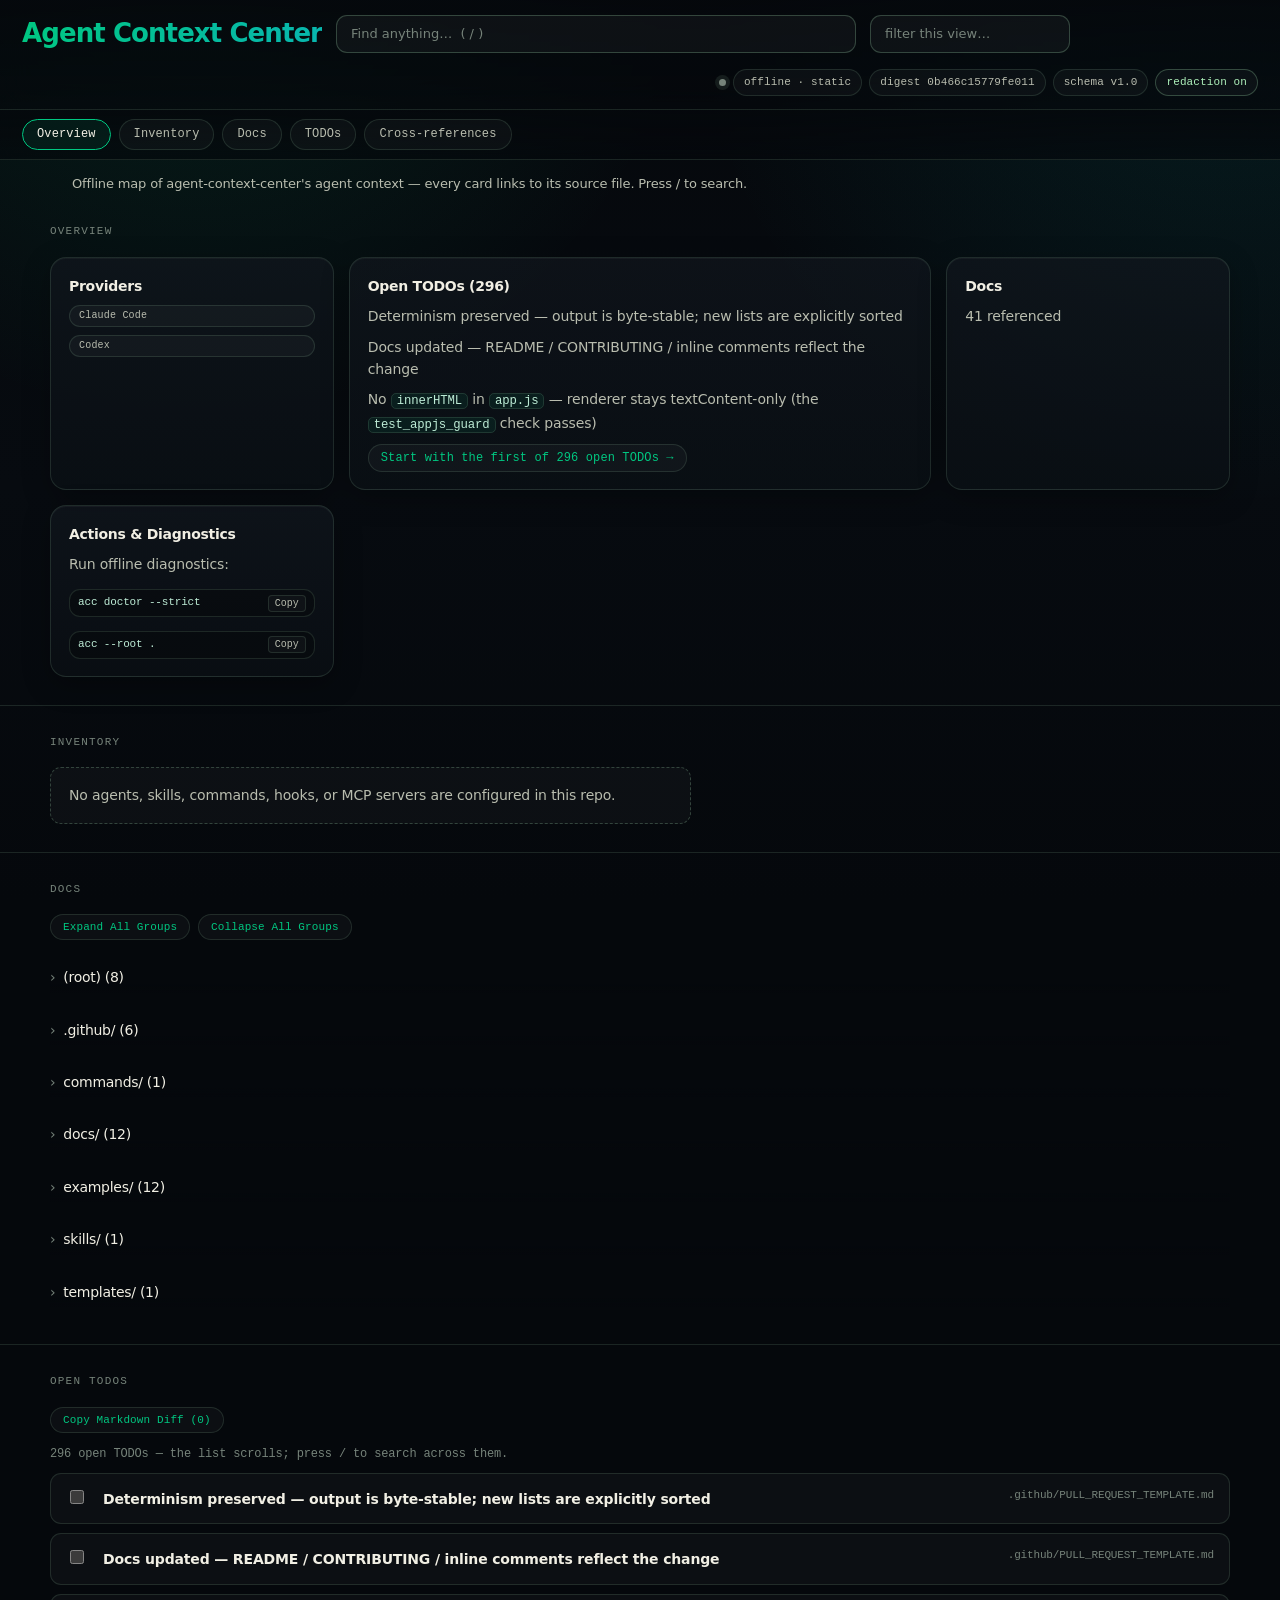
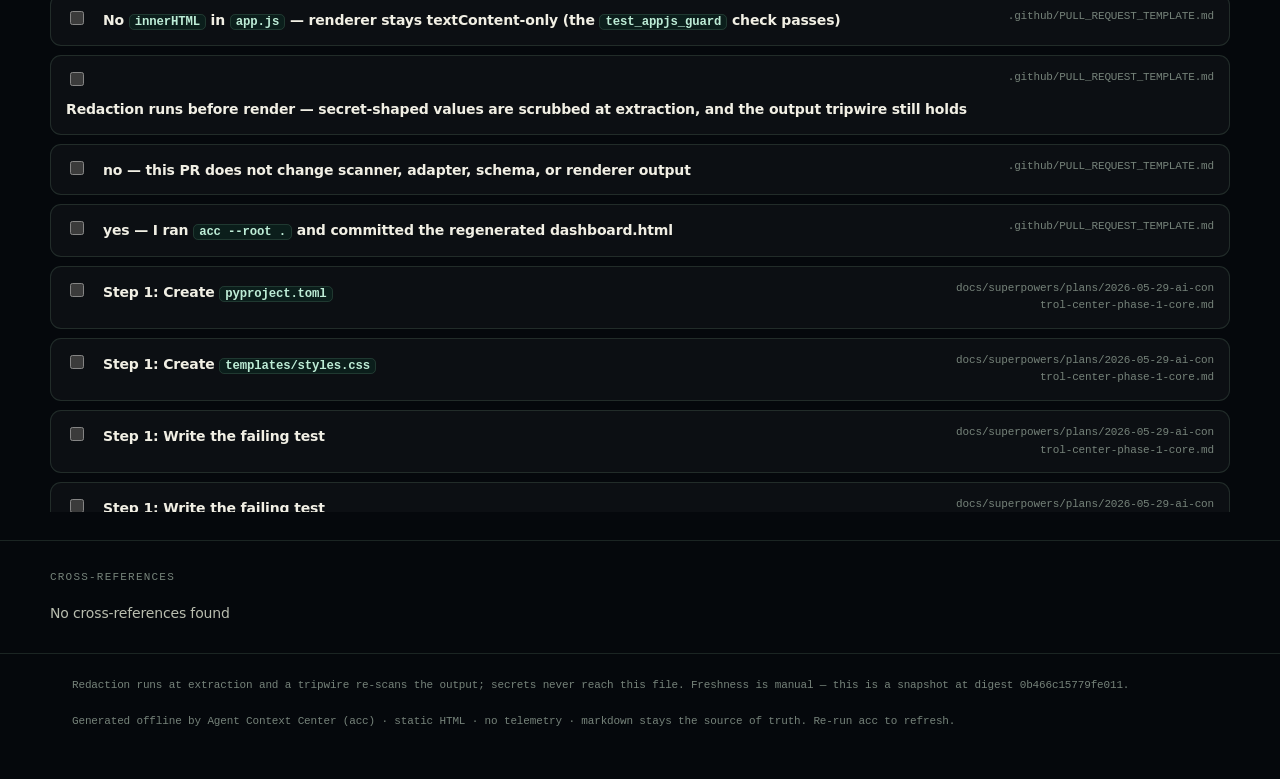
==== commit ced92f53: "feat: implement dashboard improvements and layout fixes Adds custom metadata badges, interactive TOD" ====
--- a/.claude/dashboard.html
+++ b/.claude/dashboard.html
@@ -61,11 +61,16 @@
 }
 a { color: inherit; }
 
-/* Sticky header — glass bar with the repo name in an accent gradient. */
-header.acc-head {
+.acc-sticky-container {
   position: sticky;
   top: 0;
   z-index: 30;
+}
+
+/* Sticky header — glass bar with the repo name in an accent gradient. */
+header.acc-head {
+  position: relative;
+  z-index: 31;
   background: linear-gradient(180deg, rgba(5, 8, 12, .94), rgba(5, 8, 12, .74));
   -webkit-backdrop-filter: blur(16px);
   backdrop-filter: blur(16px);
@@ -114,8 +119,7 @@
 
 /* Sticky jump-nav — mono pills with a scroll-spy active state. */
 nav.acc-nav {
-  position: sticky;
-  top: 55px;
+  position: relative;
   z-index: 29;
   background: linear-gradient(180deg, rgba(5, 8, 12, .9), rgba(5, 8, 12, .62));
   -webkit-backdrop-filter: blur(16px);
@@ -404,6 +408,94 @@
 
 .acc-hidden { display: none; }
 
+/* Custom metadata badges */
+.acc-meta-badges {
+  display: inline-flex;
+  gap: 6px;
+  flex-wrap: wrap;
+  align-items: center;
+  margin-left: 10px;
+}
+.acc-badge-meta {
+  display: inline-flex;
+  gap: 3px;
+  font-family: var(--mono);
+  font-size: 10px;
+  padding: 1px 6px;
+  border-radius: 4px;
+  background: var(--panel-3);
+  border: 1px solid var(--line);
+}
+.acc-badge-key {
+  color: var(--faint);
+}
+.acc-badge-val {
+  color: var(--accent-2);
+}
+
+/* Interactive TODO checkboxes and completed state */
+.acc-todo-check {
+  margin-right: 10px;
+  cursor: pointer;
+  accent-color: var(--accent);
+  width: 14px;
+  height: 14px;
+  vertical-align: middle;
+}
+.acc-todo-done .acc-itemtitle {
+  text-decoration: line-through;
+  opacity: 0.6;
+}
+
+/* Copy controls bar */
+.acc-todo-controls, .acc-docs-controls {
+  margin-bottom: 12px;
+  display: flex;
+  gap: 8px;
+}
+.acc-todo-copy, .acc-docs-expand, .acc-docs-collapse {
+  font-size: 11px;
+}
+.acc-todo-copied {
+  color: var(--good) !important;
+  border-color: var(--good) !important;
+}
+
+/* Action command boxes in overview */
+.acc-cmd-box {
+  display: flex;
+  align-items: center;
+  gap: 8px;
+  margin-top: 6px;
+  background: rgba(0, 0, 0, .25);
+  border: 1px solid var(--line);
+  border-radius: var(--radius-sm);
+  padding: 4px 8px;
+  justify-content: space-between;
+}
+.acc-cmd-code {
+  font-size: 11px !important;
+  color: #bdecd6 !important;
+  background: none !important;
+  border: none !important;
+  padding: 0 !important;
+}
+.acc-cmd-copy-btn {
+  background: var(--panel-2);
+  border: 1px solid var(--line);
+  color: var(--muted);
+  cursor: pointer;
+  font-family: var(--mono);
+  font-size: 10px;
+  border-radius: 4px;
+  padding: 2px 6px;
+  transition: color .15s, border-color .15s;
+}
+.acc-cmd-copy-btn:hover {
+  color: var(--ink);
+  border-color: var(--accent);
+}
+
 /* Subtle cockpit scrollbar. */
 ::-webkit-scrollbar { width: 11px; height: 11px; }
 ::-webkit-scrollbar-thumb { background: rgba(164, 218, 177, .2); border-radius: 99px; border: 3px solid transparent; background-clip: content-box; }
@@ -421,6 +513,7 @@
 </style>
 </head>
 <body>
+<div class="acc-sticky-container">
 <header class="acc-head">
   <strong id="acc-title">Dashboard</strong>
   <div class="acc-omnibox-wrap">
@@ -437,6 +530,7 @@
   <a href="#todos" data-spy="todos">TODOs</a>
   <a href="#crossref" data-spy="crossref">Cross-references</a>
 </nav>
+</div>
 <p class="acc-orient" id="acc-orient"></p>
 <div id="acc-banner" class="acc-banner"></div>
 <section id="overview"><div class="acc-label">Overview</div><div id="acc-overview"></div></section>
@@ -446,12 +540,63 @@
 <section id="crossref"><div class="acc-label">Cross-references</div><div id="acc-crossref"></div></section>
 <div class="acc-trust" id="acc-trust"></div>
 <footer class="acc-foot">Generated offline by Agent Context Center (acc) · static HTML · no telemetry · markdown stays the source of truth. Re-run acc to refresh.</footer>
-<script id="acc-data" type="application/json">{"docs":{"adrs":[],"decisions":[],"prds":[],"references":[{"body":"---\nname: Bug report\nabout: Something in acc or the generated dashboard does the wrong thing\nlabels: bug\n---\n\n## What happened\n\n&lt;!-- The behavior you saw. If the dashboard rendered something wrong, say which\n     section (agents, skills, commands, hooks, MCP, rules, docs, TODOs, cross-references). --&gt;\n\n## What you expected\n\n&lt;!-- The behavior you expected instead. --&gt;\n\n## Steps to reproduce\n\n```\n# the exact command you ran, e.g.\nacc --root .\nacc doctor --root . --json\n```\n\n## Environment\n\n- acc version: &lt;!-- `pip show agent-context-center` --&gt;\n- Python: &lt;!-- `python3 --version` (3.12+ required) --&gt;\n- OS:\n- Provider folders present: &lt;!-- .claude / .codex / .cursor / none --&gt;\n\n## Output\n\n&lt;!-- Paste the relevant stdout. For generation issues, the `acc --root . --json`\n     blob (dashboardPath, sourceDigest, scannedFileCount, providers, truncated)\n     is the most useful thing you can attach.\n     Scrub anything sensitive before pasting — acc redacts the dashboard, not your terminal. --&gt;\n","id":"651f5d877eef","path":".github/ISSUE_TEMPLATE/bug_report.md","summary":"&lt;!-- The behavior you saw. If the dashboard rendered something wrong, say which","title":"What happened"},{"body":"---\nname: Dashboard improvement\nabout: Suggest a change to the rendered dashboard.html (layout, readability, navigation)\nlabels: dashboard\n---\n\n## What part of the dashboard\n\n&lt;!-- Which section or affordance: a provider section, the reading pane, the\n     cross-references view, truncation behavior, search/filter, the trust footer. --&gt;\n\n## What&#x27;s hard right now\n\n&lt;!-- The friction you hit when reading or reviewing the dashboard. --&gt;\n\n## Proposed change\n\n&lt;!-- What you&#x27;d like instead. A sketch or screenshot helps. --&gt;\n\n## Constraints to keep\n\nThe dashboard is a single offline file with a few hard rules. A change here needs to\nhold these:\n\n- No network, no CDN, no build step — one self-contained file\n- Deterministic, byte-stable output across runs\n- textContent-only rendering (no `innerHTML`) so repo content cannot inject script\n- Reviewable and committable as plain HTML\n","id":"2f64b9c122e7","path":".github/ISSUE_TEMPLATE/dashboard_improvement.md","summary":"&lt;!-- Which section or affordance: a provider section, the reading pane, the","title":"What part of the dashboard"},{"body":"---\nname: Detector request\nabout: Propose a deterministic check for `acc doctor`\nlabels: doctor\n---\n\n## The check\n\n&lt;!-- One sentence: what should `acc doctor` flag? --&gt;\n\n## Why it matters\n\n&lt;!-- What goes wrong in a repo when this is missing — what a reader or reviewer\n     would otherwise overlook. --&gt;\n\n## How to detect it deterministically\n\n`acc doctor` findings must be reproducible: same repo in, same findings out, no\nnetwork, no time-of-day dependence. Describe the rule in those terms.\n\n- Inputs: &lt;!-- which files or scanned facts the check looks at --&gt;\n- Rule: &lt;!-- the exact condition that makes it fire --&gt;\n- Level: &lt;!-- warning or info --&gt;\n- Suggested code: &lt;!-- a short stable string, e.g. stale-dashboard, weak-metadata --&gt;\n\n## False positives to avoid\n\n&lt;!-- Cases where a naive version of this rule would fire wrongly.\n     Existing checks stay conservative on purpose (e.g. broken-link detection). --&gt;\n\n&lt;!-- For reference, checks today include: stale-dashboard, missing/unreadable/\n     truncated dashboard, generator-version drift, weak-metadata, near-empty\n     instruction files, large files, broken relative-markdown-link (conservative),\n     redaction count, and open-TODO count. --&gt;\n","id":"5e86848ae2c3","path":".github/ISSUE_TEMPLATE/detector_request.md","summary":"&lt;!-- One sentence: what should `acc doctor` flag? --&gt;","title":"The check"},{"body":"---\nname: Docs improvement\nabout: Fix or improve the README, CONTRIBUTING, or other docs\nlabels: docs\n---\n\n## Which doc\n\n&lt;!-- File path, and section or heading if you can name it. --&gt;\n\n## What&#x27;s wrong or missing\n\n&lt;!-- A claim that&#x27;s inaccurate, a step that doesn&#x27;t work, a gap that left you stuck.\n     If a documented command failed, paste what you ran and what happened. --&gt;\n\n## Suggested wording\n\n&lt;!-- Optional: drop in the text you&#x27;d expect to see. --&gt;\n\n## Notes\n\n&lt;!-- Accuracy matters here: the docs distinguish what&#x27;s supported today from\n     what&#x27;s planned. If you spot an overclaim or an outdated flag, call it out. --&gt;\n","id":"a2ad62098c96","path":".github/ISSUE_TEMPLATE/docs_improvement.md","summary":"&lt;!-- File path, and section or heading if you can name it. --&gt;","title":"Which doc"},{"body":"---\nname: Provider adapter request\nabout: Ask for first-class support for an AI tool&#x27;s context files\nlabels: adapter\n---\n\n## Which tool\n\n&lt;!-- e.g. Gemini CLI, GitHub Copilot, Aider, Continue, Windsurf, ... --&gt;\n\n## Which files should acc read\n\nList the exact repo-relative paths and what each one declares. Examples:\n\n- `GEMINI.md` — top-level instructions\n- `.github/copilot-instructions.md` — repo instructions\n- `&lt;dir&gt;/&lt;file&gt;` — agents / skills / commands / rules / hooks / MCP servers / config\n\n## What should land in the dashboard\n\n&lt;!-- For each file above: is it an instruction doc, an agent, a skill, a command,\n     a rule, a hook, an MCP server declaration, or generic docs? --&gt;\n\n## Notes\n\n&lt;!-- Format details that matter: YAML frontmatter keys, a TOML/JSON config shape,\n     a description field to surface, anything that affects parsing or redaction.\n     A link to the tool&#x27;s own docs for these files helps a lot. --&gt;\n\n&lt;!-- Status note: GEMINI.md and .github/copilot-instructions.md are picked up today\n     as GENERIC markdown, not provider-classified. First-class adapters for them\n     are Planned. --&gt;\n","id":"8112f4534273","path":".github/ISSUE_TEMPLATE/provider_adapter_request.md","summary":"&lt;!-- e.g. Gemini CLI, GitHub Copilot, Aider, Continue, Windsurf, ... --&gt;","title":"Which tool"},{"body":"&lt;!-- Agent Context Center — pull request --&gt;\n\n## What changed\n\n&lt;!-- One or two sentences. What does this PR do and why? --&gt;\n\n## Screenshots (if the dashboard changed)\n\n&lt;!-- If this PR changes the rendered dashboard.html, drop a before/after screenshot.\n     Delete this section if the dashboard output is unchanged. --&gt;\n\n## Tests run\n\n```shell\npython -m pytest\n```\n\n&lt;!-- Paste the summary line (e.g. &quot;261 passed&quot;). Note any tests added. --&gt;\n\n## Generated dashboard updated?\n\n&lt;!-- yes / no --&gt;\n\n- [ ] yes — I ran `acc --root .` and committed the regenerated dashboard.html\n- [ ] no — this PR does not change scanner, adapter, schema, or renderer output\n\n## Risk notes\n\n&lt;!-- Anything a reviewer should watch: behavior changes, new file types scanned,\n     redaction edge cases, performance on large repos, output format changes. --&gt;\n\n## Checklist\n\n- [ ] Determinism preserved — output is byte-stable; new lists are explicitly sorted\n- [ ] Redaction runs before render — secret-shaped values are scrubbed at extraction, and the output tripwire still holds\n- [ ] No `innerHTML` in `app.js` — renderer stays textContent-only (the `test_appjs_guard` check passes)\n- [ ] Docs updated — README / CONTRIBUTING / inline comments reflect the change\n","id":"8c973e697120","path":".github/PULL_REQUEST_TEMPLATE.md","summary":"&lt;!-- Agent Context Center — pull request --&gt;","title":"What changed"},{"body":"# Agent Context Center (acc)\n\nA stdlib-Python tool that scans a repository&#x27;s AI-assistant configuration (Claude Code,\nCodex, Cursor) and generates a deterministic, single-file, offline HTML dashboard of what\nthe repo declares — agents, skills, hooks, commands, MCP servers, rules, docs, and open\nTODOs. It maps and reviews the AI context; it does not run or control agents. Public repo:\n`omerakben/agent-context-center` (the `acc` CLI stands for Agent Context Center).\n\n&gt; The generated dashboard for this repo is [`.claude/dashboard.html`](.claude/dashboard.html).\n&gt; Open it in a browser; run `/dashboard` (or `acc --root .`) to refresh it.\n\n## What this is\n\n- A generator (`src/acc/`) reads the repo, normalizes each provider through an adapter,\n  and emits one self-contained `dashboard.html` with a JSON data island plus a vanilla-JS\n  renderer. No build step, no runtime dependencies, no network.\n- Output is **deterministic**: every list is explicitly sorted, so repeated runs are\n  byte-identical.\n- The renderer is **textContent-only**: no `innerHTML` / `outerHTML` / `insertAdjacentHTML`\n  (a CI guard greps `app.js`). Author-derived text is `html.escape`-d at build and\n  `htmlUnescape`-d at display.\n- Secrets are redacted at extraction; a tripwire re-scans the assembled output.\n\n## Architecture\n\n- `src/acc/generate.py` — orchestration: scan, per-provider normalize, merge, escape,\n  build the search index, build relationships, assemble + validate + render the island.\n- `src/acc/adapters/` — `claude.py`, `codex.py`, `cursor.py`, `generic.py` over `base.py`.\n- `src/acc/schema.py` — top-level shape + search-record + relationship validation; the\n  redaction tripwire.\n- `src/acc/templates/` — `dashboard.html.tmpl`, `app.js`, `styles.css`.\n- `tests/` — flat pytest suite incl. a real-Chromium Playwright DOM test\n  (`test_render_dom.py`) and the innerHTML CI guard (`test_appjs_guard.py`).\n\n## Current state\n\n- Phases 1–3 (schema/generator/adapters/renderer) and Phase 4a (Find omnibox) are merged\n  to `main`. Phase 4b (Relationships / cross-references) is in progress on\n  `feature/phase-4b-relationships` — spec at `docs/specs/phase-4b-relationships.md`.\n\n## Codex setup\n\n- Model `gpt-5.5`, reasoning effort `xhigh` (see `.codex/config.toml`). Sandbox\n  `workspace-write`, approvals `on-request`.\n- MCP servers are disabled by default. Enable with `/codex-config enable-mcp &lt;name&gt;`\n  (context7 for docs, playwright for UI testing).\n\n## Conventions\n\n- Stdlib Python only (3.12+), type hints, no third-party runtime deps in the generator.\n- Preserve the determinism and textContent-only invariants in every change.\n- No secrets in the repo; use a local `.env` and gitignore it.\n- Verify renderer changes in a browser (or the Playwright DOM test) before claiming the UI\n  works.\n","id":"48870fc1a8b4","path":"AGENTS.md","summary":"A stdlib-Python tool that scans a repository&#x27;s AI-assistant configuration (Claude Code,","title":"Agent Context Center (acc)"},{"body":"# Changelog\n\nAll notable changes to this project are recorded here. The format follows\n[Keep a Changelog](https://keepachangelog.com/en/1.1.0/), and the project uses\n[Semantic Versioning](https://semver.org/spec/v2.0.0.html).\n\n## [1.3.3] — 2026-06-01\n\n### Fixed\n\n- The `/dashboard` command no longer fails with &quot;CLAUDE_PROJECT_DIR is not set&quot; on a clean\n  install. It scans the working directory when `CLAUDE_PROJECT_DIR` is absent (that variable\n  is exported to hooks, not to the command&#x27;s shell), and locates the bundled generator through\n  the `${CLAUDE_PLUGIN_ROOT}` token Claude Code substitutes, with a `~/.claude/plugins/cache`\n  fallback that selects the highest installed version.\n\n## [1.3.2] — 2026-06-01\n\n### Fixed\n\n- The scanner no longer crashes on Visual Studio repositories. `.vs/` is excluded, so\n  `source_digest` never reads the open-locked `.vsidx` index files Visual Studio keeps\n  (a `PermissionError` aborted the whole run on Windows).\n\n### Changed\n\n- Added Visual Studio / .NET build and IDE artifacts to the default scan excludes —\n  `.vs`, `.vscode`, `bin`, `obj`, `TestResults`, `Screenshots`, `TestReports` — so per-build\n  and per-machine output no longer churns the byte-stable `sourceDigest`. `packages/` is\n  deliberately not excluded: it is the source root in pnpm/yarn/turbo monorepos and routinely\n  holds real `CLAUDE.md` / `AGENTS.md`.\n\n## [1.3.1] — 2026-06-01\n\n### Changed\n\n- Renamed every public identifier from `ai-control-center` to `agent-context-center` to\n  match the repository and brand: the Python distribution name, the Claude Code plugin\n  (`/plugin install agent-context-center@ozzy-skills`), the bundled skill, the dashboard&#x27;s\n  `generator.name` and `&lt;meta name=&quot;generator&quot;&gt;` tag, and the generic-repo fallback output\n  directory (`.agent-context-center/`). The `acc` CLI command and import path are unchanged,\n  and the old `.ai-control-center/` directory is still recognized so dashboards committed\n  under it are not orphaned.\n\n## [1.3.0] — 2026-05-31\n\n### Changed\n\n- Repositioned the project as &quot;Agent Context Center&quot; (the `acc` CLI now stands for\n  Agent Context Center); the tool maps and reviews AI context, it does not control agents.\n- The CLI gained subcommands (`generate` default, `doctor`); `acc --root .` and\n  `acc --json` keep working unchanged.\n\n### Added\n\n- `acc doctor`: deterministic findings report with `--strict` and `--json` (doctor.v1).\n- README, docs, and community files for the public repository.\n- Example repos under `examples/`.\n- A GitHub Pages demo of a generated dashboard.\n\n## [1.2.0]\n\n### Added\n\n- TUEL brand theme: emerald, teal, and navy palette.\n\n## [1.1.2]\n\n### Added\n\n- Reading pane links to the full source file when a rendered body is capped.\n\n## [1.1.1]\n\n### Changed\n\n- Decode YAML frontmatter escapes before display.\n- Cap summaries to the lead sentence.\n\n### Added\n\n- Render markdown tables in the reading pane.\n\n## [1.1.0]\n\n### Added\n\n- Client-side markdown rendering with an inline reading pane.\n- Graduated truncation for large repos.\n\n## [1.0.1]\n\n### Fixed\n\n- Redaction render-mismatch between the scanned source and the rendered output.\n\n## [1.0.0]\n\n### Added\n\n- First release: deterministic, offline `dashboard.html` generation.\n- Adapters for Claude Code, Codex, and Cursor, plus a generic markdown index.\n- Redaction before rendering.\n- Claude Code marketplace plugin.\n","id":"281fd217c6fd","path":"CHANGELOG.md","summary":"All notable changes to this project are recorded here. The format follows","title":"Changelog"},{"body":"# CLAUDE.md\n\nThis file provides guidance to Claude Code (claude.ai/code) when working with code in this repository.\n\n`AGENTS.md` is the companion brief and `CONTRIBUTING.md` has the full extension guide; this file is the working summary plus the gotchas that bite first.\n\n## What this is\n\n`acc` (Agent Context Center) scans a repo&#x27;s AI-assistant config — Claude Code, Codex, Cursor, generic markdown — and emits one deterministic, offline, single-file `dashboard.html`. Markdown stays the source of truth; the dashboard is the human map. It maps and reviews; it does not run or control agents. The package id is `agent-context-center`; the CLI is `acc`.\n\nStdlib Python 3.12+ only. No third-party runtime dependencies. No network at runtime, no build step, no server.\n\n## Commands\n\n```bash\npip install -e &quot;.[test]&quot;      # editable install + pytest/pytest-playwright\nplaywright install chromium   # once, for the real-browser DOM test\n\npython -m pytest                          # full suite\npython -m pytest tests/test_scan.py       # one file\npython -m pytest tests/test_scan.py::test_name   # one test\npython -m pytest -k redaction             # by keyword\n\nacc --root .                  # generate into the auto-detected provider folder; prints path + digest\nacc --root . --out .          # write ./dashboard.html at repo root (--out is a DIRECTORY, not a filename)\nacc --root . --json           # machine-readable: dashboardPath, sourceDigest, file count, providers\nacc doctor --root .           # deterministic findings report (exit 0 unless execution error -&gt; 2)\nacc doctor --root . --strict  # exit 1 on any warning\nacc doctor --root . --json    # doctor.v1 report\n```\n\n## Dogfood + CI (the thing that breaks first)\n\nThis repo runs `acc` on itself. `.claude/dashboard.html` is committed and `.github/workflows/agent-context-dashboard.yml` runs two jobs on every PR:\n\n1. **freshness** — regenerates the dashboard and fails if the committed copy differs.\n2. **doctor** — `acc doctor --root . --strict`, fails on any warning.\n\nSo after any change to scanning, adapters, schema, or templates, **regenerate and commit the dashboard** (`acc --root .` then commit `.claude/dashboard.html`) and keep `acc doctor --root . --strict` clean — passing tests are not enough. (`docs/demo/dashboard.html` is a separate GitHub-Pages demo, not the freshness target.)\n\n## Architecture\n\nThe flow lives in `src/acc/generate.py::_assemble` (read-only core, shared by `generate_result` and `doctor`):\n\n1. **scan** (`scan.py`) — walk the repo into a file list.\n2. **detect + resolve owner** — `detect_providers` by precedence (claude → codex → cursor); `resolve_owner` picks the output folder (an existing dashboard, else the top detected provider&#x27;s dir, else `.agent-context-center/`). Two committed dashboards raise `OwnerAmbiguousError` unless `--owner` is given.\n3. **normalize** — each first-class adapter (`adapters/claude.py`, `codex.py`, `cursor.py`) maps native files into the shared `inventory` + `docs` schema; `generic.py` indexes only the markdown not claimed by a provider folder/marker.\n4. **merge → escape → search → relationships** — `_merge_parts` concatenates and sorts; `_escape_text_fields` redacts-then-escapes every author-derived display field; `_build_search` and `_build_relationships` run; then transient `_searchBody` / `_refScanBody` / `_rawBody` keys are stripped so they never reach the island.\n5. **redact paths → validate** — `_redact_paths` masks author-controlled paths/evidence; `schema.py::validate` checks shape and runs the secret tripwire.\n6. **render** (`render.py`) — substitute CSS, `app.js`, schema version, and the canonical-JSON data island into `templates/dashboard.html.tmpl`. `generate_result` also runs `_reduce_for_size` (graduated trim: bodies → capped summaries → search body → blanked summaries) when output exceeds the byte budget.\n\nKey modules: `schema.py` (shape + tripwire), `redaction.py` (secret-shaped scanner), `config.py` (allowlisting helpers `safe_mcp`/`","bodyTruncated":true,"id":"e2460cafe70f","path":"CLAUDE.md","summary":"This file provides guidance to Claude Code (claude.ai/code) when working with code in this repository.","title":"CLAUDE.md"},{"body":"# Code of conduct\n\n## Our pledge\n\nWe want participation in Agent Context Center to be a respectful, harassment-free\nexperience for everyone, regardless of background or identity. Maintainers and\ncontributors are expected to act in ways that keep the community open, welcoming,\nand professional.\n\n## Our standards\n\nContributors should:\n\n- be considerate and respectful in language and conduct\n- welcome differing viewpoints and accept constructive feedback gracefully\n- focus on what is best for the project and its users\n- assume good intent and give other people the benefit of the doubt\n\nThe following are not acceptable: harassment of any kind, personal or political\nattacks, publishing others&#x27; private information without permission, or other\nconduct that a reasonable person would consider inappropriate in a professional\nsetting.\n\n## Standard adopted\n\nThis project adopts the **Contributor Covenant, version 2.1**. The full text,\nincluding the detailed enforcement guidelines, is published at\n&lt;https://www.contributor-covenant.org/version/2/1/code_of_conduct/&gt;. By\nparticipating, you agree to uphold it.\n\n## Scope\n\nThis code applies in all project spaces — the repository, issues, pull requests,\nand discussions — and when an individual is representing the project in public.\n\n## Enforcement\n\nReport unacceptable behavior to the maintainer privately through GitHub (open a\nprivate report via the repository&#x27;s **Security** tab, or contact\n[@omerakben](https://github.com/omerakben)). Reports are handled discreetly.\nMaintainers may remove, edit, or reject contributions, comments, and other\nactivity that does not align with this code, and may temporarily or permanently\nban any contributor for behavior they deem inappropriate.\n\n## Attribution\n\nAdapted from the [Contributor Covenant](https://www.contributor-covenant.org),\nversion 2.1.\n","id":"e31238a843e7","path":"CODE_OF_CONDUCT.md","summary":"We want participation in Agent Context Center to be a respectful, harassment-free","title":"Code of conduct"},{"body":"# Contributing\n\nAgent Context Center is public developer infrastructure. The repo and package id is\n`agent-context-center`; the CLI is `acc`. It is a stdlib-only Python generator that scans a\nrepo&#x27;s AI context files and emits one offline, deterministic `dashboard.html`. Markdown\nstays the source of truth; the dashboard is the human map. Contributions that keep it\noffline, deterministic, and dependency-free are welcome.\n\n## Local setup\n\nYou need Python 3.12 or newer. The runtime has no third-party dependencies. The only\nextra packages are for the test suite.\n\n```bash\ngit clone https://github.com/omerakben/agent-context-center\ncd agent-context-center\npython -m venv .venv &amp;&amp; source .venv/bin/activate\npip install -e &quot;.[test]&quot;\n```\n\nThe `[test]` extra installs `pytest` and `pytest-playwright`. The DOM test drives a real\nChromium, so install the browser once:\n\n```bash\nplaywright install chromium\n```\n\n## Run the tests\n\n```bash\npython -m pytest\n```\n\nTwo tests are worth knowing about:\n\n- `tests/test_render_dom.py` loads a generated dashboard in real Chromium and asserts on\n  the rendered DOM. It needs the Chromium install above.\n- `tests/test_appjs_guard.py` greps the renderer (`src/acc/templates/app.js`) for\n  `innerHTML`, `outerHTML`, and `insertAdjacentHTML`. Any HTML sink fails CI. The renderer\n  must stay `textContent`-only.\n\n## Generate a dashboard\n\nRun the generator against this repo, or any repo, to see your change end to end:\n\n```bash\nacc --root .                    # writes into the detected provider folder, prints path + digest\nacc --root . --out .            # writes ./dashboard.html at the repo root (--out is a directory)\nacc --root . --json             # machine-readable metadata: dashboardPath, sourceDigest, etc.\nacc --root . --repo-name NAME   # pin the displayed repo name (default: manifest name, else dir name)\n```\n\n## Run doctor\n\n`acc doctor` reports deterministic findings about a repo&#x27;s AI context. Use it to check\nyour own work:\n\n```bash\nacc doctor --root .            # findings report; exit 0 unless an execution error (exit 2)\nacc doctor --root . --strict   # exit 1 if any warning is present\nacc doctor --root . --json     # a doctor.v1 report with a findings list and a status\n```\n\n## Add a provider adapter\n\nAdapters live in `src/acc/adapters/`. Each one maps a provider&#x27;s native files into the\nsingle inventory + docs schema. Use the existing `claude`, `codex`, and `cursor` adapters\nas templates.\n\n1. Implement the `ProviderAdapter` protocol from `src/acc/adapters/base.py`: an `id`, a\n   `display_name`, a `detect(ctx)` that returns `ProviderRoot`s, and a\n   `normalize(ctx, root)` that returns a dict.\n2. Build inventory and docs with `empty_inventory()`, `empty_docs()`, and `make_item(...)`\n   from `base.py`. Do not hand-roll item dicts — `make_item` assigns the stable id and the\n   type label.\n3. Read structured config through the allowlisting helpers in `src/acc/config.py`\n   (`safe_mcp`, `load_toml`, `as_dict`). Run free-form prose through `redact_text` from\n   `src/acc/redaction.py` before it enters an item. Redaction happens at extraction, not at\n   render time.\n4. Add a builder in `tests/builders.py` that lays down the provider&#x27;s native files, then a\n   `tests/test_&lt;provider&gt;_adapter.py` that asserts the normalized output.\n\nKeep new providers honest: only classify what you actually parse. Files you do not\nrecognize should fall through to the generic markdown adapter, not be mislabeled.\n\n## Add a doctor detector\n\nDetectors live in `src/acc/doctor.py`. Each one inspects the same assembled data the\ndashboard shows and yields `Finding` objects (`level` is `warn` or `info`, plus a `code`\nand a `message`).\n\nRules for a detector:\n\n- Deterministic only. No git history, no mtimes, no network, no model judgment. The same\n  repo must always produce the same findings.\n- Use `warn` only for something a reader should act on, since `--strict` exits 1 on any\n  warning. Use `info` for counts and context.\n- Add a test in `tests/test","bodyTruncated":true,"id":"5c21f3a8198d","path":"CONTRIBUTING.md","summary":"Agent Context Center is public developer infrastructure. The repo and package id is","title":"Contributing"},{"body":"# Agent Context Center\n\nAI agents have `AGENTS.md`. Humans need `dashboard.html`.\n\nAgent Context Center turns a repo&#x27;s scattered AI operating layer into one committed,\noffline HTML dashboard. Claude Code instructions, Codex prompts, Cursor rules, MCP\nservers, hooks, commands, skills, docs, and open TODOs become a source-linked map that a\nhuman can review in a browser.\n\n[View the demo dashboard](https://omerakben.github.io/agent-context-center/demo/dashboard.html)\n· [Open the public site](https://omerakben.github.io/agent-context-center/)\n· [Install from GitHub](#quickstart)\n· [Troubleshooting](#troubleshooting)\n\n![The dashboard rendered for a multi-provider repo](acc-dashboard-multi.png)\n\n## Why use it\n\nModern repos increasingly have two codebases:\n\n- the product code people review every day\n- the AI context that tells agents how to work in that repo\n\nThe second one is easy to miss. It lives in `CLAUDE.md`, `AGENTS.md`,\n`.claude/agents`, `.codex/prompts`, Cursor rules, MCP config, docs, and TODOs. Agent\nContext Center makes that layer visible, diffable, and safe to hand off.\n\nUse it when you need to:\n\n| Use case | What ACC gives you |\n| --- | --- |\n| Onboard a developer or coding agent | One browser page showing the repo&#x27;s AI instructions, tools, prompts, docs, and TODOs. |\n| Review a pull request that changes agent behavior | A regenerated `dashboard.html` diff beside the markdown/config diff. |\n| Audit MCP, hooks, and commands | A provider-aware inventory with source paths and redacted config summaries. |\n| Handoff a repo between humans or agents | A deterministic snapshot of what the repo declares, not a chat-only explanation. |\n| Keep AI context fresh in CI | `acc doctor --strict` flags stale dashboards and weak metadata without network or model calls. |\n| Explain the repo&#x27;s AI surface publicly | A static demo artifact you can open from `file://`, GitHub Pages, or a PR. |\n\n![Agent Context Center use-case map](assets/use-case-map.svg)\n\n## The pitch\n\nMarkdown stays the source of truth. The dashboard is the human map.\n\nACC is not an agent runtime and it does not control tools. It reads the files already in\nyour repo, normalizes them through provider adapters, redacts secret-shaped values, and\nemits a self-contained `dashboard.html`. You can commit it, diff it, open it offline, and\nask reviewers to inspect it like any other generated artifact.\n\n## Quickstart\n\n`acc` is stdlib Python 3.12+ with no third-party runtime dependencies. There are two ways\nto run it.\n\n### Inside Claude Code (no install)\n\n```text\n/plugin marketplace add omerakben/agent-context-center\n/plugin install agent-context-center@ozzy-skills\n/dashboard\n```\n\n`/dashboard` runs the bundled generator against the repo you launched Claude Code in. No\npip install, no network. It needs `python3` 3.12+ on your PATH; if yours is older, the\ncommand tells you instead of failing with a stack trace.\n\n### Standalone CLI\n\n`acc` is a command-line app, so install it isolated. A bare `pip install` is refused by\nHomebrew and Debian Python (PEP 668, &quot;externally-managed-environment&quot;), so use `pipx` or\n`uv`, which put `acc` on your PATH in its own environment:\n\n```bash\npipx install &quot;git+https://github.com/omerakben/agent-context-center&quot;\n# or:  uv tool install &quot;git+https://github.com/omerakben/agent-context-center&quot;\nacc --root .\n```\n\n&lt;details&gt;\n&lt;summary&gt;No pipx or uv? Use a stdlib virtual environment.&lt;/summary&gt;\n\n```bash\npython3 -m venv .venv &amp;&amp; . .venv/bin/activate\npip install &quot;git+https://github.com/omerakben/agent-context-center&quot;\nacc --root .\n```\n\n&lt;/details&gt;\n\n`acc --root .` writes `dashboard.html` into the auto-detected provider folder, for example\n`.claude/dashboard.html`, or `.agent-context-center/` if no provider is found. It prints\nthe path, source digest, scanned file count, and providers. Open the printed path in a\nbrowser. No server. No network.\n\nWrite the dashboard at the repo root instead:\n\n```bash\nacc --root . --out .\n```\n\n`--out` takes a directory, not a filename.\n\nThe dashbo","bodyTruncated":true,"id":"dd79dd0f0574","path":"README.md","summary":"AI agents have `AGENTS.md`. Humans need `dashboard.html`.","title":"Agent Context Center"},{"body":"# Roadmap\n\nAgent Context Center maps a repo&#x27;s scattered AI context files into one offline HTML\ndashboard. This is the plan. Items beyond Now are planned, not promised, and carry no\ndates.\n\n## Now\n\nShipped and stable.\n\n- Deterministic, byte-stable `dashboard.html` generation from `acc --root .`.\n- First-class adapters for Claude Code, Codex, and Cursor, plus a generic markdown index\n  for any other `.md`.\n- Redaction before rendering: secret-shaped-string scanner, structured-config allowlist,\n  and an output tripwire.\n- Inline reading pane with a sanitized markdown subset rendered via `textContent`.\n- Graduated truncation so large repos still produce a usable, bounded file.\n- `acc doctor` findings report with `--strict` and `--json`.\n- CI drift-check workflow template under `templates/refresh/`.\n- TUEL theme (emerald, teal, navy).\n\n## Next\n\nPlanned. Order is rough and may change.\n\n- First-class adapters for `GEMINI.md` and `.github/copilot-instructions.md` (today these\n  files land in the generic markdown index, not provider-classified).\n- Richer `acc doctor` checks: broader broken-link detection and cross-file conflict\n  detection.\n- JSON export of doctor findings, shipped as the `doctor.v1` schema.\n- A provider compatibility matrix in the docs.\n- A published, reusable GitHub Action (today only a copyable workflow template exists).\n- PRD and ADR classification (the schema has buckets, but generic markdown currently\n  lands in `references`).\n\n## Later\n\nExploratory. No commitment.\n\n- Optional model-generated summaries, run only after redaction.\n- Repo comparison over time.\n- PR-comment summaries.\n- VS Code integration.\n- A local desktop wrapper.\n","id":"5daae9ae6ce6","path":"ROADMAP.md","summary":"Agent Context Center maps a repo&#x27;s scattered AI context files into one offline HTML","title":"Roadmap"},{"body":"# Security\n\nAgent Context Center (`agent-context-center`, CLI `acc`) generates a static, offline\n`dashboard.html` from a repo&#x27;s AI context files. The dashboard makes no network calls,\nruns no server, and ships no tracking. The renderer writes repo content with `textContent`\nonly, so content from the scanned repo cannot inject script into the committed file.\n\n## Redaction is a safety layer, not a secret scanner\n\nBefore anything is written into the dashboard, the generator:\n\n- allowlists structured provider config, so only known-safe fields pass through, and\n- runs free-form prose through a high-precision secret-shaped-string scanner, then\n  re-scans the assembled output with a tripwire.\n\nThis favors precision over recall. It catches common secret shapes (tokens with telltale\nprefixes, structured config values that are not on the allowlist). It is not a full\nentropy scanner. A high-entropy value with no recognizable prefix can slip through.\n\nDo not treat the dashboard as proof that a repo is free of secrets.\n\nAdvice:\n\n- Keep running dedicated secret scanning in your pipeline. This tool does not replace it.\n- Review a generated dashboard before you commit or publish one from a repo that holds\n  sensitive content. The output is static and offline, so a review is a plain file read.\n- The dashboard is meant to be committed. Treat it like any other artifact built from your\n  source: if the source has a secret problem, the dashboard can inherit it.\n\n## Reporting a vulnerability\n\nPlease do not file public issues for security problems.\n\n- Open a private security advisory on GitHub: the repository&#x27;s **Security** tab →\n  **Report a vulnerability**.\n- Or email the maintainer (Omer Akben) through the contact on the GitHub profile at\n  https://github.com/omerakben.\n\nInclude the version, a description, and steps to reproduce. We will confirm receipt and\nwork with you on a fix and disclosure timeline.\n","id":"cfb1779bf596","path":"SECURITY.md","summary":"Agent Context Center (`agent-context-center`, CLI `acc`) generates a static, offline","title":"Security"},{"body":"---\nname: dashboard\ndescription: Generate or refresh the Agent Context Center dashboard — one offline HTML file inventorying this repo&#x27;s AI configuration (agents, skills, hooks, commands, MCP servers, rules, docs, open TODOs). Use when asked to build, refresh, regenerate, stamp, or open the Agent Context Center / repo AI dashboard.\nallowed-tools:\n  - Bash\n  - Read\n---\n\n# /dashboard — generate the Agent Context Center dashboard\n\nRun the bundled generator against the **user&#x27;s project** (never the plugin dir) and\nreport what it wrote. The generator is stdlib Python 3.12+, offline, deterministic, and\nredacts secrets at extraction — there is no build step and nothing is installed.\n\nRun exactly this in one Bash call:\n\n```bash\nset -o pipefail\n\n# Project to scan. Claude Code exports CLAUDE_PROJECT_DIR to hooks but not to the\n# Bash tool&#x27;s shell, so fall back to the working directory — Claude Code runs the\n# Bash tool in the project root, which is exactly what we want to scan.\nROOT=&quot;${CLAUDE_PROJECT_DIR:-$PWD}&quot;\n\n# Bundled generator. Claude Code substitutes ${CLAUDE_PLUGIN_ROOT} with this\n# plugin&#x27;s install dir when the command loads; the cache glob is a fallback for a\n# client that leaves it unset, and picks the highest installed version.\nPLUGIN=&quot;${CLAUDE_PLUGIN_ROOT}&quot;\nif [ -z &quot;$PLUGIN&quot; ] || [ ! -d &quot;$PLUGIN/src/acc&quot; ]; then\n  PLUGIN=&quot;$(ls -d &quot;$HOME&quot;/.claude/plugins/cache/*/agent-context-center/*/ 2&gt;/dev/null | sort -V | tail -1)&quot;\n  PLUGIN=&quot;${PLUGIN%/}&quot;\nfi\nif [ -z &quot;$PLUGIN&quot; ] || [ ! -d &quot;$PLUGIN/src/acc&quot; ]; then\n  echo &quot;Agent Context Center: cannot locate the bundled generator (src/acc) under \\$CLAUDE_PLUGIN_ROOT or ~/.claude/plugins/cache.&quot; &gt;&amp;2\n  exit 1\nfi\n\n# Pick the first interpreter that is actually &gt;=3.12. The generator uses 3.10+\n# syntax that is evaluated at import, so a stale system python3 (macOS ships\n# 3.9) must be rejected with a clear message, never a stack trace.\nPY=&quot;&quot;\nfor cand in python3.13 python3.12 python3; do\n  if command -v &quot;$cand&quot; &gt;/dev/null 2&gt;&amp;1 \\\n     &amp;&amp; &quot;$cand&quot; -c &#x27;import sys; raise SystemExit(0 if sys.version_info &gt;= (3,12) else 1)&#x27; 2&gt;/dev/null; then\n    PY=&quot;$cand&quot;; break\n  fi\ndone\nif [ -z &quot;$PY&quot; ]; then\n  found=&quot;$(command -v python3 &gt;/dev/null 2&gt;&amp;1 &amp;&amp; python3 -c &#x27;import sys;print(&quot;%d.%d.%d&quot;%tuple(sys.version_info[:3]))&#x27; 2&gt;/dev/null || echo none)&quot;\n  echo &quot;Agent Context Center needs Python 3.12+ on PATH (found: $found).&quot; &gt;&amp;2\n  echo &quot;Install it — macOS: &#x27;brew install python@3.12&#x27;; or use pyenv — then retry /dashboard.&quot; &gt;&amp;2\n  exit 1\nfi\n\nPYTHONPATH=&quot;$PLUGIN/src&quot; &quot;$PY&quot; -m acc.cli --root &quot;$ROOT&quot; --json\n```\n\nThen:\n\n1. On success the last line is JSON: `{&quot;dashboardPath&quot;,&quot;sourceDigest&quot;,&quot;scannedFileCount&quot;,&quot;providers&quot;,&quot;truncated&quot;}`. Tell the user the dashboard was written to `dashboardPath` (it lives under the owning provider folder, e.g. `.claude/dashboard.html`), and report `scannedFileCount` files and digest `sourceDigest`. Remind them freshness is manual: re-run `/dashboard` after editing AI markdown, or install an opt-in template from the plugin&#x27;s `templates/refresh/`.\n2. If it exits with `error: multiple dashboards found (...)`, the repo has more than one provider dashboard. Ask the user which folder owns it, then re-run the same command with `--owner &lt;dir&gt;` (e.g. `--owner .claude`) added before `--json`.\n3. If it prints the &quot;needs Python 3.12+&quot; or &quot;cannot locate the bundled generator&quot; message, relay that line verbatim — do not retry, improvise another interpreter, or hardcode a plugin path.\n\nNever hand-edit the generated `dashboard.html`. To change its content, edit the source\nAI markdown and re-run `/dashboard` so redaction and the secret tripwire re-fire.\n","id":"5ee3d4fc9711","path":"commands/dashboard.md","summary":"Run the bundled generator against the **user&#x27;s project** (never the plugin dir) and","title":"/dashboard — generate the Agent Context Center dashboard"},{"body":"# Next session — the UI/UX pass: make ACC a dashboard people *want* to live in\n\nStatus: brief for the next session. Pause point: the mission-control theme\n(`src/acc/templates/styles.css`) landed on branch `feature/mission-control-theme`\nand Ozzy approved the direction. This session is **not** about shipping more CSS —\nit is about *using* the dashboard like a real engineer, finding everything that\nstill breaks the taste, and turning that into a prioritized plan.\n\n## The one rule for this session: be the user, not the builder\n\nOpen ACC on a real repo and try to actually *do the job* it promises: control and\nunderstand a repo&#x27;s AI layer. Do not read the code first. Open the HTML, and with an\nengineer&#x27;s intent — &quot;what is this repo, what can the AI do here, what changed, what do\nI touch next?&quot; — scroll, search, read, follow links, and notice every moment of\nfriction, confusion, or ugliness. The reference for &quot;good&quot; is\n`docs/vision/ai-control-center-mission.html`: calm authority, source-linked, impossible\nto bluff, &quot;make the machine-readable world human-readable.&quot;\n\nDogfood on at least two repos, because the failure modes differ:\n- **A large repo** (`/Users/ozzy-mac/Projects/code-oz`, ~1,236 files) — exercises the\n  summary-only/truncation path, where the experience is currently worst.\n- **A small repo** (this one, `html-dash`, or a fresh fixture) — exercises the normal,\n  non-truncated path and the empty/near-empty states.\n\nUse a browser (the live server at `127.0.0.1:5501/.claude/dashboard.html`, or open the\nfile). Take screenshots at each step. Keep a running log: *what I tried → what I felt →\nwhat I wish it did.*\n\n## The walkthrough protocol (the journey to script and screenshot)\n\nFor each repo, move through these as the user, and write down the friction at each:\n\n1. **Land cold (first 5 seconds).** Can I tell what repo this is, what providers run\n   here, and what the AI surface is — without scrolling or thinking? Is the first\n   impression &quot;I understand this&quot; or &quot;what am I looking at?&quot;\n2. **Orient (the Overview).** Do the cards answer &quot;what is here, why it matters, what\n   changed, what should I do?&quot; (the vision&#x27;s test). Is the bento composed, or does it\n   have dead space and a broken-looking empty card?\n3. **Scroll.** Does the page guide me down? Do I always know which section I&#x27;m in\n   (the nav pills do **not** track scroll position today)? Is the rhythm calm or noisy?\n4. **Find knowledge (search).** Search for a specific thing an engineer would hunt —\n   a named rule, an MCP server, a command, a concept. How fast do I find it? Are results\n   readable? On the large repo, &quot;body search is off&quot; — how badly does that hurt, and\n   what&#x27;s the fix?\n5. **Read (the core promise).** Open a skill / agent / prompt / doc and try to *read its\n   content*. Today most rows give a title + a link out to the raw `.md`; you cannot read\n   the rendered prose, the prompt, or the rule **in** the dashboard. This is the biggest\n   gap vs the vision. Decide how reading should work (inline expand? a reading pane? a\n   rendered preview?).\n6. **Connect (relationships).** Follow a cross-reference. Does &quot;this rule owns that\n   behavior / this command calls that script / this agent uses that MCP&quot; actually feel\n   like a map, or just a flat list?\n7. **Trust.** Is it fresh? What was redacted? Any warnings? The vision wants the trust\n   posture visible without being scary. Right now it&#x27;s one small freshness pill.\n8. **Act.** Does any view suggest the safest next move (review this rule, run this\n   verification, update this stale plan)? The vision&#x27;s &quot;action handoff&quot; is absent.\n\n## Seed findings from this session (start here, then add to them)\n\nThe theme is in; these are the taste gaps already visible:\n\n- **Markdown renders raw in cards and search snippets.** `**bold**`, `` `code` ``, and\n  angle brackets show their markers. The Overview &quot;Open TODOs&quot; card and the omnibox TODO\n  snippets are the worst offenders. This is the #1 &quot;not human&quot; problem.\n- **Escaping i","bodyTruncated":true,"id":"1db5c83adbdc","path":"docs/specs/2026-05-31-ui-ux-pass.md","summary":"Status: brief for the next session. Pause point: the mission-control theme","title":"Next session — the UI/UX pass: make ACC a dashboard people *want* to live in"},{"body":"# Phase 4 — packaging: skill + marketplace plugin (design brief)\n\nDate: 2026-05-31\nStatus: locked for build (pending design-critique reconciliation)\nBuilds on: the approved v1 design (`docs/superpowers/specs/2026-05-29-ai-control-center-design.md`),\nsections &quot;Architecture → Components/Refresh&quot; and &quot;Distribution&quot;.\n\nThis is the second half of Phase 4. Phases 1–3, 4a (Find), 4b (Relationships) are\nmerged: the generator, adapters, renderer, search, and relationships are done and\ngreen (209 tests). What remains is the **distribution and refresh** layer the design\nalways called for: ship the product as a public Claude Code **skill + marketplace\nplugin**, with the three-tier refresh, and make the repo installable and shareable.\n\n## Definition of done\n\nA friend runs two commands and has a working tool, offline, no build step:\n\n```\n/plugin marketplace add omerakben/agent-context-center\n/plugin install ai-control-center@ozzy-skills\n```\n\nThen `/dashboard` (or the agent, after editing AI markdown) stamps a deterministic,\nredacted, self-contained `dashboard.html` under the project&#x27;s provider folder.\n\n## Hard invariants carried forward (non-negotiable, must survive packaging)\n\n- Deterministic, byte-stable output (re-stamp produces no diff without content change).\n- Redaction at extraction + the assembled-output tripwire (`assert_no_secrets`).\n- `textContent`-only render; no `innerHTML`/`outerHTML`/`insertAdjacentHTML` (CI guard).\n- Stdlib Python 3.12+ only at runtime; zero third-party deps; one self-contained file.\n- Offline by default; no network in the generator or the install path.\n\n## Layout decision — one repo is both the marketplace and the single plugin\n\nThe public repo `omerakben/agent-context-center` doubles as a single-plugin marketplace.\nBoth manifests live in `.claude-plugin/` (no conflict). The marketplace entry&#x27;s\n`source` is `&quot;./&quot;` (the repo root), so installing clones the whole repo into the\nplugin cache — which is exactly why the generator at `src/acc` is available offline\nat `${CLAUDE_PLUGIN_ROOT}/src/acc` with **no vendoring and no duplication**.\n\n```\nai-control-center/                 # repo root == marketplace root == plugin root\n├── .claude-plugin/\n│   ├── plugin.json                # plugin manifest (name: ai-control-center)\n│   └── marketplace.json           # marketplace catalog (name: ozzy-skills)\n├── commands/\n│   └── dashboard.md               # /dashboard — required refresh tier (active)\n├── skills/\n│   └── ai-control-center/\n│       └── SKILL.md               # agent entry point (active)\n├── templates/refresh/             # opt-in refresh tiers (NOT auto-active)\n│   ├── README.md                  # what each template is + how to enable\n│   ├── git-post-commit            # git hook: re-stamp + stage on commit\n│   ├── claude-file-write-hook.json# PostToolUse(Write|Edit) snippet for settings.json\n│   └── ci-drift-check.yml         # GitHub Actions: recompute sourceDigest, fail on drift\n├── src/acc/…                      # the generator (already built); + new __main__.py\n├── tests/ docs/ README.md LICENSE pyproject.toml\n```\n\nNaming (genuine choice; chosen for extensibility, documented so it is trivially\nrenamable — `/plugin marketplace add` keys off the repo URL, not the marketplace\n`name`, so a later rename does not break friends&#x27; installs):\n- marketplace `name`: **`ozzy-skills`** (owner: Omer Akben) — a personal catalog that\n  can hold more plugins later, matching &quot;publish all our skills&quot;.\n- plugin `name`: **`ai-control-center`**.\n- install suffix therefore reads `ai-control-center@ozzy-skills`.\n\n## Offline generator invocation (the load-bearing mechanism)\n\nThe command and skill run the bundled generator against the **user&#x27;s project**, never\nthe plugin dir, with the plugin&#x27;s own copy of the code on `PYTHONPATH`:\n\n```bash\nPYTHONPATH=&quot;${CLAUDE_PLUGIN_ROOT}/src&quot; python3 -m acc.cli --root &quot;${CLAUDE_PROJECT_DIR}&quot;\n```\n\n- `${CLAUDE_PLUGIN_ROOT}` → the cached plugin dir (expands in commands and hooks).\n- `${CLAUDE_PROJECT","bodyTruncated":true,"id":"7ef1851798e4","path":"docs/specs/phase-4-packaging.md","summary":"Date: 2026-05-31","title":"Phase 4 — packaging: skill + marketplace plugin (design brief)"},{"body":"# Phase 4a — Find (global omnibox)\n\n&gt; Status: SPEC. Splits the &quot;search&quot; half out of `phase-4-roadmap.md` workstream D.\n&gt; Phase 4b (Relationships) and the packaging work (refresh, `/dashboard`, plugin) are\n&gt; separate specs. Grounded in a 15-agent adversarial design review (run\n&gt; `wf_553ff185-c26`) — see &quot;Review provenance&quot; at the end.\n\nPhase 3 shipped a deterministic single-file dashboard with an Overview bento and an\nInventory view grouped by type. The pain that started this product — &quot;it&#x27;s hard to see\nwhere what I&#x27;m looking for is&quot; — is still half-served: Inventory has a per-row filter,\nbut there is no way to search across everything at once and land on the hit.\n\nThe generator already builds a search index (`_build_search` → `data.search`) and ships\nit in the data island, but the renderer never reads it (`app.js` filters rows by a\nseparate `dataset.search` blob and ignores `data.search` entirely). Phase 4a turns that\ndead index into a real global omnibox, extends it just enough to be useful, and builds\nthe **reusable jump infrastructure** (per-item ids + an id→row map) that Phase 4b&#x27;s\nrelationship surfaces will consume.\n\n## Decisions (locked)\n\n1. **Find leads.** Relationships → Phase 4b; packaging → a later phase.\n2. **Split confirmed.** 4a is Find only; 4a owns the shared jump infra so 4b reuses it\n   rather than duplicating it.\n3. **Search = both.** A global omnibox consuming `data.search`, plus the existing\n   per-view row filter (kept, with its role made distinct from the omnibox).\n4. **Index depth = names + paths + summaries + a capped body slice.**\n5. **textContent only.** Every value reaches the DOM via `textContent`; the path `href`\n   (per-segment `encodeURIComponent`) stays the sole data-derived attribute.\n6. **Highlighting is `createElement(&#x27;mark&#x27;)` + `textContent`, never `innerHTML`.**\n7. **No view router in this phase.** &quot;Jump&quot; means scrollIntoView + a transient highlight\n   on the item&#x27;s row. The POC-style multi-view sidebar IA is worth doing, but as its own\n   phase.\n\n## Scope\n\n- `generate.py` `_build_search`: add `type` + `typeLabel` per record (including docs);\n  append a capped, escaped body slice to the indexed `text`; keep the deterministic sort.\n- `generate.py` `_reduce_for_size`: rebuild a **light** index (names + paths) in\n  summary-only mode instead of emptying `search`, so the omnibox still works on large repos.\n- `generate.py` give every searchable item — including TODOs — a stable `id` so results\n  can be jumped to.\n- `schema.py`: enforce the search-record shape at build time.\n- `app.js`: an omnibox reading `data.search` — type-grouped results with counts and a\n  matched snippet, keyboard nav, focus via `/`, and jump via an `id → row` map built at\n  render time. Add a per-row id in every render path (inventory, docs, todos).\n- `dashboard.html.tmpl` + `styles.css`: omnibox markup; `&lt;mark&gt;`, type-chip, and\n  highlight-flash styles.\n- Keep the per-view filter; relabel the two inputs so they don&#x27;t read as duplicates.\n\n## Non-goals (Phase 4a)\n\n- Relationships: `_build_relationships`, edges, inline &quot;Related&quot;, the dedicated view —\n  Phase 4b.\n- A multi-view sidebar router — a later phase (jump is scrollIntoView here).\n- Ordered workflow chains, refresh tiers, `/dashboard`, plugin packaging.\n- The two latent Phase 3 items (`markdown.py` `_safe_link` attribute-escaping,\n  `render.py` `__SCHEMA_VERSION__` ordering) stay deferred: 4a routes no `doc.html`\n  through `innerHTML`, so they remain unreached.\n\n## Data contract (changes)\n\nSearch record grows from `{id, title, path, text}` to:\n\n```\n{ id, type, typeLabel, title, path, text }\n```\n\n- `type` — the internal kind used as a stable group key (`skill`, `agent`, `command`,\n  `mcpServer`, `hook`, `rule`, `reference`, `doc`, …).\n- `typeLabel` — the human group heading (`Claude agent`, `MCP server`, …). Inventory\n  items already carry both via `make_item` (`base.py`); **docs do not** — they are built\n  by a separate path (`claude.py`/`codex.py`/`generic.py`) and gr","bodyTruncated":true,"id":"f2c4c1486cbe","path":"docs/specs/phase-4a-find.md","summary":"Phase 3 shipped a deterministic single-file dashboard with an Overview bento and an","title":"Phase 4a — Find (global omnibox)"},{"body":"# Phase 4b — Relationships (cross-references)\n\n&gt; Status: SPEC, hardened by a 5-lens adversarial design review (18 findings) and a Codex\n&gt; debate (gpt-5.5, run thread `019e7ad1`). Splits the &quot;relationships&quot; half out of the\n&gt; Phase 4 roadmap, after Phase 4a (Find) shipped and merged (PR #4, merge commit\n&gt; `e76c0df`). Ordered workflow chains, a multi-view router, and packaging stay in later\n&gt; phases.\n\nPhase 3 shipped a deterministic single-file dashboard; Phase 4a turned the dead search\nindex into a global omnibox and built the reusable **id → row jump** infrastructure\n(per-item ids, an `id → row` map, `jumpTo`).\n\nThe `relationships` field has been a required top-level key since Phase 1 (`schema.py`)\nbut has always shipped empty (`generate.py` sets `&quot;relationships&quot;: []`). Phase 4b fills it\nwith deterministic edges and surfaces them two ways: an inline &quot;Related&quot; block on every\nitem/doc row, and a dedicated &quot;Cross-references&quot; view. It consumes 4a&#x27;s jump infra rather\nthan building anything new for navigation.\n\n## Decisions (locked)\n\n1. **Two deterministic edge kinds only.** `reference` (a doc body mentions an inventory\n   item&#x27;s exact path) and `declares` (a provider config file → the MCP servers and hooks\n   it declares). No inference, no scoring.\n2. **Body-mentions-name is deferred.** Matching an item by its title/name (not its path)\n   has a high false-positive rate and waits for a later slice.\n3. **Reference matching is exact-path, boundary-checked, unique-path-only, and targets\n   inventory items.** Match an inventory item&#x27;s exact repo-relative path as a\n   boundary-delimited token (not a bare substring), only for paths that resolve to exactly\n   one id, and never the four provider config files. Docs are reference **sources**, not\n   targets (doc→doc graphing is deferred). Shared config paths are excluded — they are the\n   `declares` channel.\n4. **`declares` source = a config-file node, not an instruction doc.** A `.claude/settings.json`,\n   `.mcp.json`, `.codex/config.toml`, or `.cursor/mcp.json` is the thing that declares an\n   MCP server or hook, so it is the edge source — not `CLAUDE.md`. Config-file nodes are\n   synthetic: they appear as Cross-references source-group headers and as an inline\n   &quot;declared in&quot; label, but they are **not** inventory rows and are not jump targets. This\n   gives correct provenance and covers cursor (which has MCP servers but no instruction\n   doc).\n5. **`declares` targets = MCP servers and hooks only.** Commands are file-discovered\n   (`.claude/commands/*.md`, `.codex/prompts/*.md`), not config declarations, so they are\n   out of `declares`.\n6. **Evidence is a generator-controlled path, not author text.** `evidence` is the\n   salient path of the edge (the referenced item path for `reference`, the config file\n   path for `declares`). It carries no doc-body text, so relationships hold no\n   author-derived content and need no `html.escape` / `htmlUnescape`; like every other\n   path field it reaches the DOM via `textContent` and is inert.\n7. **textContent only.** Edges render through `el()` / `textContent`; no new\n   `innerHTML` / `outerHTML` / `insertAdjacentHTML`. The CI guard still holds.\n8. **Jump controls are not rows.** Inline Related entries and Cross-references endpoints\n   are real `&lt;button type=&quot;button&quot;&gt;` / `&lt;a href=&quot;#…&quot;&gt;` controls with keyboard behavior,\n   but they are **not** `.acc-item` and carry **no** `data-id`. The `.acc-item[data-id]`\n   namespace stays reserved for the one canonical row per id, so `buildRowIndex` resolves\n   each id to its real row, never to a jump control.\n9. **Edges are stored directed, rendered bidirectionally.** One stored edge (`from → to`)\n   shows on both endpoints with a direction-aware verb (where both endpoints have a row).\n10. **The view is &quot;Cross-references,&quot; grouped by source, display-sorted by path/title.**\n    Ordered chains (&quot;Workflows&quot;) stay deferred, so the name avoids implying sequence.\n\n## Scope\n\n- `generate.py`: a new `_build_relationships(inv","bodyTruncated":true,"id":"a4fb696be9d0","path":"docs/specs/phase-4b-relationships.md","summary":"Phase 3 shipped a deterministic single-file dashboard; Phase 4a turned the dead search","title":"Phase 4b — Relationships (cross-references)"},{"body":"# AI Control Center — Phase 1 (deterministic core + generic dashboard) Implementation Plan\n\n&gt; **For agentic workers:** REQUIRED SUB-SKILL: Use superpowers:subagent-driven-development (recommended) or superpowers:executing-plans to implement this plan task-by-task. Steps use checkbox (`- [ ]`) syntax for tracking.\n\n**Goal:** Build the deterministic extraction core and a generic-fallback adapter that stamps one self-contained, redacted, byte-stable `dashboard.html` for any repo.\n\n**Architecture:** A stdlib-only `python3` package scans a repo&#x27;s files, a generic adapter turns markdown into normalized data, secrets are redacted at extraction, the data is canonicalized and inlined as a JSON island, and a bundled HTML template plus classic inline JS renders the view. No third-party runtime dependencies. Output is deterministic so re-stamping produces no diff when content is unchanged.\n\n**Tech Stack:** Python 3.12 (stdlib only at runtime), pytest (dev only), HTML + classic JS template.\n\nThis is Phase 1 of 4 (see the design spec at `docs/superpowers/specs/2026-05-29-ai-control-center-design.md`). Phases 2-4 (first-class adapters, full renderer, refresh + packaging) get their own plans.\n\n---\n\n## File structure\n\n```text\nai-control-center/\n  pyproject.toml                 # package metadata, pytest config (dev)\n  src/acc/\n    __init__.py                  # version constant\n    ids.py                       # stable_id(), rel_posix()\n    redaction.py                 # redact_text(), allowlist_config()\n    scan.py                      # scan_files(), DEFAULT_EXCLUDES\n    markdown.py                  # render_markdown_safe()\n    digest.py                    # source_digest()\n    schema.py                    # SCHEMA_VERSION, canonical_json(), validate()\n    render.py                    # render_html()\n    generate.py                  # generate(), detect_out_dir()\n    cli.py                       # main() entry point\n    adapters/\n      __init__.py\n      base.py                    # ScanContext, ProviderRoot, ProviderAdapter\n      generic.py                 # GenericAdapter\n  templates/\n    dashboard.html.tmpl          # static shell, layout B, placeholders\n    styles.css                   # inlined at render\n    app.js                       # classic JS, builds DOM from JSON island\n  tests/\n    test_ids.py\n    test_redaction.py\n    test_scan.py\n    test_markdown.py\n    test_digest.py\n    test_schema.py\n    test_generic_adapter.py\n    test_render.py\n    test_generate.py             # determinism, redaction, XSS integration\n    fixtures/\n      sample_repo/               # built inside the test, not committed raw\n```\n\nEach module has one responsibility. `generate.py` is the only place that wires them together. Adapters depend on `ids`, `redaction`, `markdown` but never on each other.\n\n---\n\n## Task 0: Scaffold the package\n\n**Files:**\n- Create: `pyproject.toml`\n- Create: `src/acc/__init__.py`\n- Create: `src/acc/adapters/__init__.py`\n\n- [ ] **Step 1: Create `pyproject.toml`**\n\n```toml\n[build-system]\nrequires = [&quot;setuptools&gt;=68&quot;]\nbuild-backend = &quot;setuptools.build_meta&quot;\n\n[project]\nname = &quot;ai-control-center&quot;\nversion = &quot;0.1.0&quot;\ndescription = &quot;Self-contained HTML control center generated from a repo&#x27;s AI markdown&quot;\nrequires-python = &quot;&gt;=3.12&quot;\n\n[project.scripts]\nacc = &quot;acc.cli:main&quot;\n\n[tool.setuptools.packages.find]\nwhere = [&quot;src&quot;]\n\n[tool.pytest.ini_options]\npythonpath = [&quot;src&quot;]\ntestpaths = [&quot;tests&quot;]\n```\n\n- [ ] **Step 2: Create the package init files**\n\n`src/acc/__init__.py`:\n\n```python\n__version__ = &quot;0.1.0&quot;\n```\n\n`src/acc/adapters/__init__.py`:\n\n```python\n```\n\n(empty file)\n\n- [ ] **Step 3: Verify the dev environment**\n\nRun: `python -m pytest --version`\nExpected: pytest prints its version (install with `pip install pytest` if missing).\n\n- [ ] **Step 4: Commit**\n\n```bash\ngit add pyproject.toml src/acc/__init__.py src/acc/adapters/__init__.py\ngit commit -m &quot;chore: scaffold acc package&quot;\n```\n\n---\n\n## Task 1: Stable IDs and repo-relative paths\n\n**Files:**\n- Creat","bodyTruncated":true,"id":"bb144c1da7b5","path":"docs/superpowers/plans/2026-05-29-ai-control-center-phase-1-core.md","summary":"**Goal:** Build the deterministic extraction core and a generic-fallback adapter that stamps one self-contained, redacted, byte-stable `dashboard.html` for any repo.","title":"AI Control Center — Phase 1 (deterministic core + generic dashboard) Implementation Plan"},{"body":"# AI Control Center — Phase 2 (first-class provider adapters) Implementation Plan\n\n&gt; **For agentic workers:** REQUIRED SUB-SKILL: Use superpowers:subagent-driven-development (recommended) or superpowers:executing-plans to implement this plan task-by-task. Steps use checkbox (`- [ ]`) syntax for tracking.\n\n**Goal:** Add first-class Claude Code, Codex, and Cursor adapters that map native conventions into the superset schema, activate the allowlist redaction tier for structured config, and merge every detected provider into one dashboard via the owner rule.\n\n**Architecture:** Two new stdlib helpers (`frontmatter.py`, `config.py`) feed three thin per-provider adapters. `generate.py` detects all providers, each first-class adapter claims its provider folder, the generic adapter indexes the unclaimed markdown, and the partials merge into one deterministic dashboard. A `validate()` tripwire re-scans the serialized output for surviving secrets. Phase 2 is data-only; the renderer is unchanged (Phase 3).\n\n**Tech Stack:** Python 3.12 (stdlib only at runtime — `tomllib`, `json`, `re`, `html`), pytest (dev only).\n\nThis is Phase 2 of 4. Spec: `docs/superpowers/specs/2026-05-29-ai-control-center-phase-2-adapters-design.md`. Builds on Phase 1 (merged). Phase 3 (renderer) and Phase 4 (refresh + packaging) get their own plans.\n\n---\n\n## File structure\n\n```text\nsrc/acc/\n  frontmatter.py          # NEW  parse_frontmatter()\n  config.py               # NEW  load_json(), load_toml(), MCP_ALLOWED, safe_mcp()\n  adapters/\n    base.py               # MODIFY  add make_item(), empty_inventory(), empty_docs()\n    claude.py             # NEW  ClaudeAdapter\n    codex.py              # NEW  CodexAdapter\n    cursor.py             # NEW  CursorAdapter\n    generic.py            # unchanged\n  schema.py               # MODIFY  add assert_no_secrets(); validate() calls it\n  generate.py             # MODIFY  detect-all + file-claiming merge + resolve_owner + providers\n  cli.py                  # MODIFY  add --owner; handle OwnerAmbiguousError\ntests/\n  builders.py             # NEW  make_&lt;provider&gt;_repo() helpers\n  test_builders.py        # NEW  smoke test for builders\n  test_frontmatter.py     # NEW\n  test_config.py          # NEW\n  test_adapter_base.py    # NEW\n  test_claude_adapter.py  # NEW\n  test_codex_adapter.py   # NEW\n  test_cursor_adapter.py  # NEW\n  test_owner_rule.py      # NEW\n  test_schema.py          # MODIFY  assert_no_secrets cases\n  test_generate.py        # MODIFY  multi-provider merge, determinism, no-double-list, tripwire\n```\n\nEach adapter depends on `ids`, `redaction`, `markdown`, `frontmatter`, `config`, and `adapters.base` — never on another adapter. `generate.py` is the only module that wires adapters together.\n\n**Item shape (inventory):** `{id, provider, type, typeLabel, title, path, summary}`.\n**Doc shape (docs buckets):** `{id, title, path, summary, html}` (same as Phase 1 generic docs).\n**ProviderSummary:** `{id, displayName, root, detected}` (+ optional `config` facts for Codex).\n\n---\n\n## Task 1: Frontmatter parser\n\n**Files:**\n- Create: `src/acc/frontmatter.py`\n- Test: `tests/test_frontmatter.py`\n\n- [ ] **Step 1: Write the failing test**\n\n`tests/test_frontmatter.py`:\n\n```python\nfrom acc.frontmatter import parse_frontmatter\n\n\ndef test_no_fence_returns_empty_fields_and_full_body():\n    fields, body = parse_frontmatter(&quot;# Title\\n\\nbody text&quot;)\n    assert fields == {}\n    assert body == &quot;# Title\\n\\nbody text&quot;\n\n\ndef test_parses_simple_keys_and_body():\n    text = &quot;---\\nname: reviewer\\ndescription: Reviews code\\n---\\n\\n# Reviewer\\n\\nbody&quot;\n    fields, body = parse_frontmatter(text)\n    assert fields[&quot;name&quot;] == &quot;reviewer&quot;\n    assert fields[&quot;description&quot;] == &quot;Reviews code&quot;\n    assert body == &quot;\\n# Reviewer\\n\\nbody&quot;\n\n\ndef test_strips_quotes_and_parses_booleans():\n    text = &#x27;---\\ndescription: &quot;Quoted value&quot;\\nalwaysApply: true\\ndraft: false\\n---\\nx&#x27;\n    fields, _ = parse_frontmatter(text)\n    assert fields[&quot;description&quot;] == &quot;Quoted value&quot;\n    assert fie","bodyTruncated":true,"id":"7d28fae29475","path":"docs/superpowers/plans/2026-05-29-ai-control-center-phase-2-adapters.md","summary":"**Goal:** Add first-class Claude Code, Codex, and Cursor adapters that map native conventions into the superset schema, activate the allowlist redaction tier for structured config, and merge every detected provider into one dashboard via the owner rule.","title":"AI Control Center — Phase 2 (first-class provider adapters) Implementation Plan"},{"body":"# Phase 3 renderer (Overview + Inventory) Implementation Plan\n\n&gt; **For agentic workers:** REQUIRED SUB-SKILL: Use superpowers:subagent-driven-development (recommended) or superpowers:executing-plans to implement this plan task-by-task. Steps use checkbox (`- [ ]`) syntax for tracking.\n\n**Goal:** Render the Phase 1/2 JSON island into a human-facing dashboard — a bento Overview and an Inventory view grouped by type with linked source paths — and add the output size budget.\n\n**Architecture:** Extend the existing classic-IIFE renderer (`src/acc/templates/app.js`) with two new render functions and a shared `itemRow` builder; add `source.pathPrefix` and `generator.truncated` plus a render-then-measure size budget to `src/acc/generate.py`. No adapter changes. `textContent` everywhere; the one `href` is built by per-segment URL-encoding the combined relative path.\n\n**Tech Stack:** Python 3.12 stdlib (generator), vanilla browser JS (renderer, no framework, file://-safe), `pytest` for contract tests, `pytest-playwright` (test-only) for DOM tests.\n\n**Spec:** `docs/superpowers/specs/2026-05-30-ai-control-center-phase-3-renderer-design.md`\n\n**Branch:** `feature/phase-3-renderer` (already created; the spec is committed there).\n\n---\n\n### Task 1: `source.pathPrefix` and `generator.truncated`\n\n**Files:**\n- Modify: `src/acc/generate.py` (imports near top; the `data` dict at `src/acc/generate.py:165-183`)\n- Test: `tests/test_generate.py`\n\n- [ ] **Step 1: Write the failing tests**\n\nAppend to `tests/test_generate.py`:\n\n```python\nimport os\nimport acc.generate as gen\n\n\ndef test_pathprefix_is_dotdot_for_provider_owner(tmp_path):\n    make_claude_repo(tmp_path)\n    data = _island(generate(tmp_path))\n    assert data[&quot;source&quot;][&quot;pathPrefix&quot;] == &quot;..&quot;\n\n\ndef test_pathprefix_is_dot_when_out_is_root(tmp_path):\n    make_claude_repo(tmp_path)\n    data = _island(generate(tmp_path, out_dir=tmp_path))\n    assert data[&quot;source&quot;][&quot;pathPrefix&quot;] == &quot;.&quot;\n\n\ndef test_pathprefix_for_nested_out_dir(tmp_path):\n    make_claude_repo(tmp_path)\n    data = _island(generate(tmp_path, out_dir=tmp_path / &quot;a&quot; / &quot;b&quot;))\n    assert data[&quot;source&quot;][&quot;pathPrefix&quot;] == &quot;../..&quot;\n\n\ndef test_pathprefix_empty_when_relpath_fails(tmp_path, monkeypatch):\n    make_claude_repo(tmp_path)\n\n    def boom(*a, **k):\n        raise ValueError(&quot;different drive&quot;)\n\n    monkeypatch.setattr(os.path, &quot;relpath&quot;, boom)\n    data = _island(generate(tmp_path))\n    assert data[&quot;source&quot;][&quot;pathPrefix&quot;] == &quot;&quot;\n\n\ndef test_generator_truncated_defaults_false(tmp_path):\n    make_claude_repo(tmp_path)\n    data = _island(generate(tmp_path))\n    assert data[&quot;generator&quot;][&quot;truncated&quot;] is False\n```\n\n- [ ] **Step 2: Run tests to verify they fail**\n\nRun: `python -m pytest tests/test_generate.py -k &quot;pathprefix or truncated&quot; -q`\nExpected: FAIL with `KeyError: &#x27;pathPrefix&#x27;` / `KeyError: &#x27;truncated&#x27;`.\n\n- [ ] **Step 3: Implement**\n\nAt the top of `src/acc/generate.py`, ensure these imports exist (add what is missing):\n\n```python\nimport os\n```\n\nAdd this helper above `def generate(`:\n\n```python\ndef _path_prefix(root: Path, out_dir: Path) -&gt; str:\n    &quot;&quot;&quot;Posix relative path from the dashboard&#x27;s dir back to the repo root.\n\n    Normally &quot;..&quot;, &quot;.&quot; when out_dir == root, &quot;../..&quot; when nested. Returns &quot;&quot;\n    when the path is not expressible (e.g. a different Windows drive), in which\n    case the renderer falls back to plain-text paths instead of a broken href.\n    &quot;&quot;&quot;\n    try:\n        return Path(os.path.relpath(root, out_dir)).as_posix()\n    except ValueError:\n        return &quot;&quot;\n```\n\nIn the `data` dict (`src/acc/generate.py:165-183`), change the `generator` line and add `pathPrefix` to `source`:\n\n```python\n        &quot;generator&quot;: {&quot;name&quot;: &quot;ai-control-center&quot;, &quot;version&quot;: __version__,\n                      &quot;rendererDigest&quot;: &quot;&quot;, &quot;truncated&quot;: False},\n        &quot;source&quot;: {\n            &quot;repoName&quot;: root.name,\n            &quot;pathPrefix&quot;: _path_prefix(root, out_dir),\n            &quot;dashboardPath&quot;: (\n                dashboard.relative_to(root).as_posix()\n                if da","bodyTruncated":true,"id":"90b3aec1cb6e","path":"docs/superpowers/plans/2026-05-30-ai-control-center-phase-3-renderer.md","summary":"**Goal:** Render the Phase 1/2 JSON island into a human-facing dashboard — a bento Overview and an Inventory view grouped by type with linked source paths — and add the output size budget.","title":"Phase 3 renderer (Overview + Inventory) Implementation Plan"},{"body":"# Phase 4a — Find Implementation Plan\n\n&gt; **For agentic workers:** REQUIRED SUB-SKILL: Use superpowers:subagent-driven-development (recommended) or superpowers:executing-plans to implement this plan task-by-task. Steps use checkbox (`- [ ]`) syntax for tracking.\n\n**Goal:** Turn the dead `data.search` index into a real global omnibox — type-grouped results with counts, a `&lt;mark&gt;`-highlighted snippet, keyboard nav, focus via `/`, and jump-to-row — plus the reusable per-row-id + id→row jump infra, all via `textContent` only.\n\n**Architecture:** The Python generator (`generate.py`) enriches each search record with generator-controlled `type`/`typeLabel` (synthesized for docs from their bucket key) and a capped, html-escaped body slice; `_reduce_for_size` rebuilds a light names+paths index instead of emptying `search`; every searchable item (incl. TODOs) gets a `stable_id`. `schema.py` enforces the record shape at build time. The renderer (`app.js`) decodes escaped values with a new `htmlUnescape` helper at the `textContent` boundary and the match key, builds an omnibox over `data.search`, builds an `id→row` map during view render, and jumps with scrollIntoView + a transient flash. The data island stays uniformly html-escaped (Phase 1 contract); `textContent`/`&lt;mark&gt;` keep it inert.\n\n**Tech Stack:** stdlib-only Python 3.12 (no runtime deps), vanilla ES5-style IIFE JS in `app.js`, a `&lt;style&gt;`/JSON-island single-file HTML template, pytest + pytest-playwright (test-only extra) DOM tests via `page.set_content`.\n\n---\n\n## File structure\n\n- `src/acc/generate.py` — `_build_search` (add `type`/`typeLabel` incl. docs + capped escaped body slice + `_SEARCH_BODY_CHARS`), `_reduce_for_size` (light index rebuild), the escape pass capturing a raw body slice, TODO `id`s.\n- `src/acc/adapters/base.py` — add `_DOC_TYPE_LABELS` (bucket-key → human label) so docs can get a `typeLabel`; helper `doc_type_label(bucket)`.\n- `src/acc/adapters/generic.py` — give each open-TODO record a `stable_id`.\n- `src/acc/schema.py` — `validate()` enforces every `search` record&#x27;s keys, string types, and known `type`.\n- `src/acc/templates/app.js` — `htmlUnescape` helper; per-row `dataset.id` in `itemRow`/`renderDocs`/`renderTodos`; an `id→row` Map; the omnibox (build/consume/group/snippet/`&lt;mark&gt;`/keyboard/jump); relabel the per-view filter input.\n- `src/acc/templates/dashboard.html.tmpl` — omnibox `&lt;input id=&quot;acc-omnibox&quot;&gt;` + result panel `&lt;div id=&quot;acc-omnibox-results&quot;&gt;`; relabel `#acc-search`.\n- `src/acc/templates/styles.css` — omnibox input/panel, `&lt;mark&gt;`, type chip, `.acc-flash` highlight-flash, active-hit styles.\n- `tests/test_generate.py` — `_build_search` type/typeLabel/escaped-slice/cap/sort; `_reduce_for_size` light index; TODO ids.\n- `tests/test_schema.py` — malformed search-record rejection.\n- `tests/test_render_dom.py` — Playwright DOM: grouping+counts, keyboard, jump+flash, `&lt;mark&gt;`, empty states, `AT&amp;T`, hostile-body inertness.\n- `tests/test_appjs_guard.py` — CI guard grepping `app.js` for banned `innerHTML`/`outerHTML`/`insertAdjacentHTML`.\n\n---\n\n### Task 0: Reconcile branch base (Phase 3 must be present)\n\nThe current branch `feature/phase-4a-find` was cut from a commit **before** Phase 3 merged. The working tree `app.js` (60 lines), `generate.py` (no `_reduce_for_size`/`_WARN_BYTES`), and templates are the pre-Phase-3 versions, but this spec was written against Phase 3 (`itemRow`, `renderInventory`, `_reduce_for_size`, `pathPrefix`, `generator.truncated`, `tests/test_render_dom.py`). All code blocks below assume the Phase 3 base. This task rebases Phase 4a onto Phase 3 so the planned edits apply to real current code.\n\n**Files:**\n- Modify (git history only): branch `feature/phase-4a-find` (currently at `89a2fa5`, parent chain ends at `17bb59a`; Phase 3 lives on `feature/phase-3-renderer` tip `32bf625`).\n\n- [ ] Confirm the mismatch: `git -C . merge-base --is-ancestor feature/phase-3-renderer HEAD; echo $?` — expect `1` (Phase 3 NOT an ancestor).\n- [ ] Confirm","bodyTruncated":true,"id":"9b4f157796c2","path":"docs/superpowers/plans/2026-05-30-ai-control-center-phase-4a-find.md","summary":"**Goal:** Turn the dead `data.search` index into a real global omnibox — type-grouped results with counts, a `&lt;mark&gt;`-highlighted snippet, keyboard nav, focus via `/`, and jump-to-row — plus the reusable per-row-id + id→row jump infra, all via `textContent` only.","title":"Phase 4a — Find Implementation Plan"},{"body":"# Phase 4b — Relationships Implementation Plan\n\n&gt; **For agentic workers:** REQUIRED SUB-SKILL: Use superpowers:subagent-driven-development (recommended) or superpowers:executing-plans to implement this plan task-by-task. Steps use checkbox (`- [ ]`) syntax for tracking.\n\n**Goal:** Populate the empty `relationships: []` with deterministic `reference` (doc→item path mention) and `declares` (config-file→MCP/hook) edges, and render them as inline &quot;Related&quot; blocks plus a &quot;Cross-references&quot; view.\n\n**Architecture:** A new `generate._build_relationships(inv, docs)` emits a sorted, deduped edge list after the search index is built; docs carry a private `_refScanBody` (redacted body, dropped before serialization) for the reference scan; `declares` edges are sourced from synthetic config-file nodes. `schema._validate_relationships` enforces shape + type-aware referential integrity. `app.js` builds an adjacency index and renders Related blocks (non-indexed jump controls) and a source-grouped Cross-references view.\n\n**Tech Stack:** Python 3.12 stdlib (generator), vanilla JS (renderer in a JSON island), pytest + pytest-playwright (real-Chromium DOM tests), ruff.\n\n**Spec:** `docs/specs/phase-4b-relationships.md` (final at commit `1b7333c`).\n\n**Conventions for every task:** stdlib only; deterministic output (sort every list); renderer is `textContent`/`createElement` only — never `innerHTML`; run from the repo root with `python3 -m pytest`. New relationship tests live in `tests/test_relationships.py` unless noted.\n\n---\n\n### Task 1: Adapters carry `_refScanBody` on every doc\n\n**Files:**\n- Modify: `src/acc/adapters/claude.py:82-91` (the `doc` branch)\n- Modify: `src/acc/adapters/codex.py:55-61` (the `AGENTS.md` branch)\n- Modify: `src/acc/adapters/generic.py:114-120` (the doc append)\n- Test: `tests/test_relationships.py`\n\n- [ ] **Step 1: Write the failing test**\n\n```python\n# tests/test_relationships.py\nfrom acc.adapters.base import ScanContext\nfrom acc.adapters.claude import ClaudeAdapter\nfrom tests.builders import make_claude_repo\n\n\ndef _claude_docs(tmp_path):\n    make_claude_repo(tmp_path)\n    files = list(tmp_path.rglob(&quot;*&quot;))\n    ctx = ScanContext(root=tmp_path, files=[f for f in files if f.is_file()])\n    adapter = ClaudeAdapter()\n    part = adapter.normalize(ctx, adapter.detect(ctx)[0])\n    return part[&quot;docs&quot;][&quot;references&quot;]\n\n\ndef test_claude_doc_carries_refscanbody(tmp_path):\n    docs = _claude_docs(tmp_path)\n    claude_md = next(d for d in docs if d[&quot;path&quot;] == &quot;CLAUDE.md&quot;)\n    assert &quot;_refScanBody&quot; in claude_md\n    assert &quot;Project memory and rules.&quot; in claude_md[&quot;_refScanBody&quot;]\n```\n\n- [ ] **Step 2: Run test to verify it fails**\n\nRun: `python3 -m pytest tests/test_relationships.py::test_claude_doc_carries_refscanbody -v`\nExpected: FAIL with `KeyError`/`assert &#x27;_refScanBody&#x27; in ...` (the key is absent).\n\n- [ ] **Step 3: Add `_refScanBody = clean` in all three doc builders**\n\nIn `src/acc/adapters/claude.py`, the `else` (doc) branch currently appends:\n\n```python\n            else:  # &quot;doc&quot; — CLAUDE.md at root or nested under .claude/\n                clean, _ = redact_text(raw)\n                heading = _first_heading(clean) or rel\n                docs[&quot;references&quot;].append({\n                    &quot;id&quot;: make_item(&quot;claude&quot;, &quot;doc&quot;, &quot;Claude instructions&quot;, heading, rel, &quot;&quot;)[&quot;id&quot;],\n                    &quot;title&quot;: heading,\n                    &quot;path&quot;: rel,\n                    &quot;summary&quot;: _first_paragraph(clean),\n                    &quot;html&quot;: render_markdown_safe(clean),\n                    &quot;_refScanBody&quot;: clean,\n                })\n```\n\nIn `src/acc/adapters/codex.py`, the `AGENTS.md` branch:\n\n```python\n                docs[&quot;references&quot;].append({\n                    &quot;id&quot;: make_item(&quot;codex&quot;, &quot;doc&quot;, &quot;Codex instructions&quot;, heading, rel, &quot;&quot;)[&quot;id&quot;],\n                    &quot;title&quot;: heading,\n                    &quot;path&quot;: rel,\n                    &quot;summary&quot;: _first_paragraph(clean),\n                    &quot;html&quot;: render_markdown_safe(clean),\n                    &quot;_refScanBody&quot;: clea","bodyTruncated":true,"id":"8a829518d49e","path":"docs/superpowers/plans/2026-05-30-ai-control-center-phase-4b-relationships.md","summary":"**Goal:** Populate the empty `relationships: []` with deterministic `reference` (doc→item path mention) and `declares` (config-file→MCP/hook) edges, and render them as inline &quot;Related&quot; blocks plus a &quot;Cross-references&quot; view.","title":"Phase 4b — Relationships Implementation Plan"},{"body":"# AI control center dashboard — design spec\n\nDate: 2026-05-29\nStatus: approved for planning\nProject: html-dash\n\n## Problem\n\nMarkdown is the right format for AI agents in a repo. Config, intent, decisions, and capability definitions all live there: `CLAUDE.md`, `AGENTS.md`, Cursor rules, skills, agents, hooks, commands, MCP config, PRDs, ADRs. Agents read and write it well.\n\nFor a human it gets hard fast. Once a repo holds twenty-plus markdown files spread across `.claude/`, `docs/`, and the tree, a person loses the thread: what exists, how pieces connect, what was decided and why, where the project stands. The information is all there and none of it is navigable.\n\n## Goal\n\nKeep markdown as the source of truth for the machine. Add a second layer for the human: one self-contained HTML file that is the read-oriented control center for everything AI in the project. The human opens one file and sees scope, the inventory of skills/agents/hooks/commands/MCP/rules, PRDs, decisions, doc index, project state, and how things relate. Markdown for the machine, HTML for the human.\n\nThe product ships as a public skill plus a marketplace plugin. The skill, the bundled generator, and the HTML it produces are the entire product.\n\n## Hard constraints\n\nThese are the point of the product, not preferences.\n\n- One standalone HTML file. Self-contained, opens from `file://` with no server, no build step, no framework, and nothing added to the user&#x27;s repo at runtime.\n- Lives under the AI-provider folder (`.claude/`, `.codex/`, `.cursor/`), never in the source tree. A loose `.html` in the repo root or `src/` collides with web-framework globs (Vite `**/*.html`, Angular and Next entry points). Under the provider folder it is inert to any build.\n- Works on greenfield and brownfield repos, and on repos that are not under git.\n- Init-triggered: provider init produces the markdown and the HTML together; later markdown changes re-stamp the HTML.\n\n## Decisions and rationale\n\nThese were resolved during design. Each one closes off an alternative on purpose.\n\n1. Committed and shared. The HTML is checked in and travels with the repo, treated like `CLAUDE.md` and `AGENTS.md`. Consequence: output must be deterministic or every re-stamp churns the diff, and redaction is mandatory because the file can be pushed to a public remote.\n2. Project-level state, not personal. &quot;Where we left off&quot; is reframed as shared, derivable facts: current milestone, last decision, open TODOs found in docs, recently touched docs. No per-user or session data, and no live repo state (branch, dirty tree, mtimes) in a committed artifact, since those churn or go stale the instant they are written.\n3. Hybrid generation, deterministic extractor first. A bundled deterministic scanner is the canonical extractor that produces the committed JSON. The model is demoted to an optional layer that only writes summaries over already-redacted text, and that powers the generic fallback on repos with no known structure. The model never emits canonical structure. This keeps diffs stable and redaction enforceable while preserving flexibility on messy repos.\n4. Multi-provider in v1, inventory-first. First-class adapters for Claude Code, Codex, and Cursor; a generic fallback adapter covers everything else and bare repos. Thin per-provider adapters map native conventions into one superset schema. Items keep their native type label (a Cursor rule shows as a Cursor rule, never a fake &quot;skill&quot;). The renderer and schema stay provider-agnostic; sections with no data hide. v1 shows native inventory, paths, links, and relationships, and defers deep workflow interpretation.\n5. Lean ambition. Build a trusted inventory and map first. Nail refresh, redaction, stable diffs, links, and provider-native inventory before adding interpretation.\n\n## Architecture\n\n### Components\n\n- Generator: a bundled `python3` script (present on macOS and most Linux, no install). It is the canonical deterministic extractor and the thing that writes ","bodyTruncated":true,"id":"f53b173c2722","path":"docs/superpowers/specs/2026-05-29-ai-control-center-design.md","summary":"Date: 2026-05-29","title":"AI control center dashboard — design spec"},{"body":"# AI control center — Phase 2 (first-class provider adapters) design\n\nDate: 2026-05-29\nStatus: approved for planning\nProject: html-dash (AI Control Center)\nBuilds on: `2026-05-29-ai-control-center-design.md` (v1 design), Phase 1 (merged)\n\n## Scope\n\nPhase 2 adds three first-class provider adapters — Claude Code, Codex, and Cursor — that map native conventions into the superset schema&#x27;s inventory. It activates the allowlist redaction tier for structured config, and produces one merged dashboard across every detected provider folder via the owner rule. The generic adapter stays as the fallback for everything else.\n\nPhase 2 is data-only. The renderer still shows docs and TODOs (Phase 1). The bento Overview and Inventory views that surface this data are Phase 3. After Phase 2 the JSON island is richer; the visible page is unchanged.\n\nLocked decisions from brainstorming:\n\n1. Inventory parity per provider — list standard artifacts (name, native type label, path, redacted summary). No relationship extraction; the Map is Phase 3.\n2. Fixtures are built in-test with reusable builder helpers (no committed fixture trees).\n3. Data-only — no renderer changes in this phase.\n4. `validate()` gains an `assert_no_secrets` tripwire that re-scans the serialized output.\n5. Codex saved prompts map into the existing `commands` bucket with a native label, not a new bucket.\n6. Owner precedence is `.claude` &gt; `.codex` &gt; `.cursor`, then `.ai-control-center`.\n\n## Hard constraints carried from v1\n\n- Stdlib only at runtime. No PyYAML, no third-party parsers. Codex TOML uses stdlib `tomllib`.\n- Deterministic output: sorted collections, stable IDs, repo-relative POSIX paths, no timestamps or mtimes.\n- Redaction at extraction. Structured config is allowlisted (fail closed); prose runs the secret scanner.\n- One self-contained HTML file under the owning provider folder.\n\n## Architecture\n\n### New shared modules\n\n**`src/acc/frontmatter.py`** — `parse_frontmatter(text: str) -&gt; tuple[dict, str]`.\n\nA minimal reader for the YAML subset that real Claude and Cursor artifacts use. It handles a leading `---` fence, `key: value` pairs, single/double-quoted strings, inline lists `[a, b]`, block lists (`- item` under a key), and booleans (`true`/`false`). It does not handle nested maps or anchors. A line it cannot parse is skipped, never raised. Returns the parsed fields and the body after the fence. When there is no fence, fields are `{}` and the body is the whole text.\n\nThis is the stdlib-safe answer to reading frontmatter without PyYAML. The fields the adapters consume are shallow (`name`, `description`, `model`, `tools`, `argument-hint`, `globs`, `alwaysApply`), which this subset covers.\n\n**`src/acc/config.py`** — safe structured-config loaders and the allowlists.\n\n- `load_json(path) -&gt; dict` for `.mcp.json`, `.claude/settings.json`, `.cursor/mcp.json`. Returns `{}` on missing or malformed input.\n- `load_toml(path) -&gt; dict` over stdlib `tomllib` for `.codex/config.toml`. Returns `{}` on missing or malformed input.\n- `MCP_ALLOWED = {&quot;command&quot;, &quot;args&quot;, &quot;type&quot;, &quot;url&quot;}` (`type` is the real MCP-config transport key — stdio/http/sse) and any other per-config-type allowlists. Loaders never raise on bad input, and `as_dict()` coerces a well-formed-but-wrong-shape container so a broken config yields an empty result, not a crash.\n\n### Adapters\n\nEach adapter implements `detect(ctx) -&gt; list[ProviderRoot]` and `normalize(ctx, root) -&gt; dict` (a schema partial), reusing `ids`, `redaction`, `frontmatter`, `config`, and `markdown`. Adapters never import each other. Every item keeps its native type label.\n\n**`src/acc/adapters/claude.py` — `ClaudeAdapter`**\n\n- detect: a `.claude/` directory, or a root `CLAUDE.md`.\n- inventory:\n  - agents — `.claude/agents/*.md`; frontmatter `name`, `description`, `model`, `tools`. Type label &quot;Claude agent&quot;.\n  - commands — `.claude/commands/**/*.md`; frontmatter `description`, `argument-hint`. Type label &quot;Claude command&quot;.\n  - skills — `.claude/skills/*/SKILL","bodyTruncated":true,"id":"1397b9aee5d8","path":"docs/superpowers/specs/2026-05-29-ai-control-center-phase-2-adapters-design.md","summary":"Date: 2026-05-29","title":"AI control center — Phase 2 (first-class provider adapters) design"},{"body":"# AI control center — Phase 3 (renderer: Overview + Inventory) design\n\nDate: 2026-05-30\nStatus: approved for planning (revised after Codex design debate)\nProject: html-dash (AI Control Center)\nBuilds on: `2026-05-29-ai-control-center-design.md` (v1 design), Phase 1 and Phase 2 (merged)\n\n## Scope\n\nPhase 3 builds the human-facing views over the data that Phases 1 and 2 already put in the JSON island. Today the renderer shows Docs and TODOs and leaves an empty Overview; the inventory the adapters produce is in the island but never drawn. Phase 3 adds two views — a bento Overview and an Inventory view grouped by type — wires path links to source files, and adds the output size budget that Phase 2 parked here.\n\nPhase 3 is render-first. The data changes are two small fields: `source.pathPrefix` for path links and `generator.truncated` for the size budget. No adapter behavior changes.\n\nLocked decisions from brainstorming:\n\n1. Inventory view groups by type (one block per non-empty bucket), with a provider chip and the native type label on every row. Empty buckets hide. Display order is a fixed constant.\n2. Overview is a bento grid of cards built from real data only: providers detected, inventory counts, open TODOs, docs count. Cards with no data do not render. The spec&#x27;s milestone and last-decision cards stay out — no source produces them yet.\n3. Items are rows, not expandable panels. The path is a clickable relative link to the source file. No inline markdown rendering, so no HTML-injection path enters in this phase.\n4. Tests are Python HTML-string/contract assertions plus real DOM tests via Playwright in CI (decided after the Codex debate, which showed string-presence checks cannot catch runtime href/DOM breakage). Playwright is a test-only dependency; the generator and renderer stay dependency-free.\n5. The full size budget lands here: warn over 1 MB, switch to a summary-only island over 2 MB.\n\n## Hard constraints carried from v1\n\n- Stdlib only at runtime. The generator and the rendered dashboard add no dependencies. Only the test layer gains Playwright.\n- The renderer is classic inline JavaScript in one IIFE. No ES modules (they fail over `file://`), no CDN, no framework.\n- `textContent` for all author-derived text. The only attribute set from data is the path link `href`, built by per-segment URL-encoding (below). No `innerHTML`, so the stored-XSS posture is unchanged.\n- Deterministic output: fixed section and bucket order, the island stays canonical and sorted, no timestamps or mtimes.\n- One self-contained HTML file under the owning provider folder.\n\n## Architecture\n\n### Renderer (`src/acc/templates/`)\n\n**`app.js`** grows from four render functions to six, plus one shared row builder. The existing IIFE, `el()` helper, and `wireSearch()` stay.\n\n- `itemRow(opts)` — the shared DOM builder. `opts` is `{provider?, typeLabel?, title, path, summary?}`. It builds a row with an optional provider chip (`.acc-chip`), an optional type-label badge (`.badge`), the title, an optional summary line, and the path. `renderDocs`, `renderTodos`, and `renderInventory` all route through it, removing the row-building duplication that exists today. It sets `row.dataset.search` from the row&#x27;s own text (title, path, summary), so search keeps working independent of the island&#x27;s `search` array.\n- Path link — the path renders as `&lt;a class=&quot;path&quot;&gt;` when a usable prefix exists, else as plain text. The `href` is built by encoding the **combined** relative path (prefix and path together) segment by segment, preserving only `.` and `..` segments:\n\n  ```js\n  function encodedRelHref(prefix, path) {\n    var raw = (prefix === &quot;.&quot; ? path : prefix + &quot;/&quot; + path);\n    return raw.split(&quot;/&quot;).map(function (seg) {\n      return seg === &quot;.&quot; || seg === &quot;..&quot; ? seg : encodeURIComponent(seg);\n    }).join(&quot;/&quot;);\n  }\n  ```\n\n  Encoding the whole combined path (not just `item.path`) matters because `pathPrefix` is a general `relpath` and, when the out dir sits outside the repo, can itse","bodyTruncated":true,"id":"3fc51374c4da","path":"docs/superpowers/specs/2026-05-30-ai-control-center-phase-3-renderer-design.md","summary":"Date: 2026-05-30","title":"AI control center — Phase 3 (renderer: Overview + Inventory) design"},{"body":"# Examples\n\nThree tiny, self-contained repos that show what `acc` picks up. Each one is safe to copy,\nholds no real secrets, and works offline. Install the CLI once:\n\n```bash\npip install &quot;git+https://github.com/omerakben/agent-context-center&quot;   # stdlib only, no deps\n```\n\nThen `cd` into any example and run:\n\n```bash\nacc --root .\n```\n\n`acc` prints the path it wrote, a source digest, the file count, and the providers it\ndetected. Open the generated `dashboard.html` in a browser — it needs no server.\n\n## The three examples\n\n- [`minimal/`](minimal/) — the smallest case: one `CLAUDE.md`, one docs note, one open\n  TODO. Shows scope, the doc index, and the TODO list with nothing else in the way.\n- [`claude-codex-cursor/`](claude-codex-cursor/) — three providers in one repo: Claude\n  Code, Codex, and Cursor. Shows the per-provider inventory, a Claude agent, a Cursor rule\n  with a frontmatter description, and a docs entry.\n- [`mcp-and-skills/`](mcp-and-skills/) — config-heavy: a `.claude/settings.json` with a\n  hooks block and an MCP server, a Claude skill, and a root `.mcp.json`. Shows how hooks\n  and MCP servers land in the inventory and how `${ENV}` placeholders stay out of the\n  output.\n\nEach example folder has its own `README.md` with the same instructions and what to look\nfor.\n\n## A note on the MCP example\n\n`mcp-and-skills/.claude/settings.json` references a database password as\n`&quot;${PGPASSWORD}&quot;` — an environment-variable placeholder, never a real value. The generator\nallowlists MCP config to `command`, `args`, `type`, and `url`; the `env` block is dropped\nbefore anything reaches the HTML. The placeholder is there to show that even a referenced\nsecret name does not appear in the dashboard.\n","id":"44ab9d50c563","path":"examples/README.md","summary":"Three tiny, self-contained repos that show what `acc` picks up. Each one is safe to copy,","title":"Examples"},{"body":"---\nname: migration-reviewer\ndescription: Reviews a database migration for safety before it ships — locks, backfills, reversibility.\n---\n\nYou review a single SQL migration for a Postgres database under load.\n\nCheck for:\n\n- Statements that take a long lock on a large table (column type changes, non-concurrent\n  index builds, `NOT NULL` adds without a default).\n- Backfills that scan a whole table in one statement instead of in batches.\n- Whether the change is reversible, and whether a down migration exists.\n\nReport findings as a short list. Do not edit the migration; describe the risk and a safer\nalternative for each item.\n","id":"9cffb4fc8d76","path":"examples/claude-codex-cursor/.claude/agents/migration-reviewer.md","summary":"You review a single SQL migration for a Postgres database under load.","title":"examples/claude-codex-cursor/.claude/agents/migration-reviewer.md"},{"body":"# Checkout API (Codex)\n\nSame repo as `CLAUDE.md`, read by Codex. TypeScript, Node 22, Express, Postgres.\n\n## Conventions\n\n- Source in `src/`, tests in `tests/`, one test file per route.\n- Run `npm run typecheck &amp;&amp; npm test` before opening a pull request.\n- Database access goes through `src/db.ts`. No raw `pg` calls in route handlers.\n","id":"3803e0f7856d","path":"examples/claude-codex-cursor/AGENTS.md","summary":"Same repo as `CLAUDE.md`, read by Codex. TypeScript, Node 22, Express, Postgres.","title":"Checkout API (Codex)"},{"body":"# Checkout API\n\nA REST API for cart and checkout. TypeScript, Node 22, Express, Postgres.\n\n## Rules\n\n- Money is integer cents. Never floats for currency.\n- Every route validates its body with Zod before touching the database.\n- One migration per pull request. Migrations are append-only; never edit a shipped one.\n- Run the `.claude/agents/migration-reviewer.md` agent on every migration before merge.\n- Read `docs/adr/0001-idempotency-keys.md` before changing the checkout endpoint.\n","id":"085befb63963","path":"examples/claude-codex-cursor/CLAUDE.md","summary":"A REST API for cart and checkout. TypeScript, Node 22, Express, Postgres.","title":"Checkout API"},{"body":"# claude-codex-cursor\n\nOne repo, three providers: Claude Code, Codex, and Cursor.\n\n## Run it\n\n```bash\nacc --root .\n```\n\nThis repo has a `.claude/` directory, so the dashboard lands at `.claude/dashboard.html`.\nThe command prints the path and lists the providers it detected. Open the file in a\nbrowser.\n\n## What to look for\n\n- **Providers**: `claude`, `codex`, and `cursor`, each detected from its own files.\n- **Agents**: `migration-reviewer`, from `.claude/agents/migration-reviewer.md`. Its name\n  and summary come from the frontmatter.\n- **Rules**: the Cursor rule `style`, from `.cursor/rules/style.mdc`. Its summary is the\n  `description` field in the frontmatter.\n- **Docs**: the ADR at `docs/adr/0001-idempotency-keys.md`. It is indexed as generic\n  Markdown and lands under references — `acc` does not classify ADRs as a distinct type\n  yet, so it shows up as a doc entry, not a tagged decision.\n- **Cross-references**: `CLAUDE.md` names the path `.claude/agents/migration-reviewer.md`,\n  so the relationships view shows a reference edge from `CLAUDE.md` to that agent. Reference\n  edges link a doc to an inventory item (agent, skill, hook, command, MCP server, rule) by\n  its exact repo-relative path; doc-to-doc links are not built, so naming the ADR path does\n  not create an edge.\n\n## Files\n\n```\nCLAUDE.md\nAGENTS.md\n.cursor/rules/style.mdc\n.claude/agents/migration-reviewer.md\ndocs/adr/0001-idempotency-keys.md\n```\n","id":"6b209adb9178","path":"examples/claude-codex-cursor/README.md","summary":"One repo, three providers: Claude Code, Codex, and Cursor.","title":"claude-codex-cursor"},{"body":"# 0001 — Idempotency keys on checkout\n\nStatus: accepted\nDate: 2026-05-31\n\n## Context\n\nClients retry the checkout request on network timeouts. Without a guard, a retry can charge\nthe cart twice.\n\n## Decision\n\nThe checkout endpoint requires an `Idempotency-Key` header. The first request with a given\nkey runs and stores its result keyed by that value. Later requests with the same key return\nthe stored result instead of charging again. Keys expire after 24 hours.\n\n## Consequences\n\n- Clients must generate and reuse a key per checkout attempt.\n- Storage needs an `idempotency_keys` table with a TTL sweep.\n","id":"e2b7db5e8202","path":"examples/claude-codex-cursor/docs/adr/0001-idempotency-keys.md","summary":"Status: accepted","title":"0001 — Idempotency keys on checkout"},{"body":"---\nname: seed-db\ndescription: Load the local Postgres database with a small set of sample rows for development.\n---\n\nSeed the development database with sample data.\n\nSteps:\n\n1. Confirm the database connection variables are set in the local environment. Do not read\n   or print their values.\n2. Run `npm run db:reset` to drop and recreate the schema.\n3. Run `npm run db:seed` to insert the sample rows.\n4. Print the row count per table so the user can confirm the seed worked.\n\nStop and report if any step exits non-zero. Do not retry against a different database.\n","id":"7b05a67e8cd5","path":"examples/mcp-and-skills/.claude/skills/seed-db/SKILL.md","summary":"Seed the development database with sample data.","title":"examples/mcp-and-skills/.claude/skills/seed-db/SKILL.md"},{"body":"# Reporting service\n\nA service that reads Postgres and writes daily CSV reports. Node 22, Postgres.\n\n## Rules\n\n- All database connections come from environment variables. Never hardcode credentials.\n- Reports write to `./out`, one file per day, named `YYYY-MM-DD.csv`.\n- Use the `seed-db` skill to set up local data before running the report job.\n","id":"03e3af6feed2","path":"examples/mcp-and-skills/CLAUDE.md","summary":"A service that reads Postgres and writes daily CSV reports. Node 22, Postgres.","title":"Reporting service"},{"body":"# mcp-and-skills\n\nA config-heavy repo: a hooks block, two MCP servers, and a skill. Shows how `acc` reads\n`.claude/settings.json` and `.mcp.json`, and that `${ENV}` placeholders never reach the\noutput.\n\n## Run it\n\n```bash\nacc --root .\n```\n\nThe dashboard lands at `.claude/dashboard.html`. Open it in a browser.\n\n## What to look for\n\n- **Hooks**: one `PostToolUse (Edit)` hook from `.claude/settings.json`, with its command\n  `npm run lint --silent`.\n- **MCP servers**: `postgres` from `.claude/settings.json` and `filesystem` from\n  `.mcp.json`. Each shows its `command` and `args`.\n- **Skills**: `seed-db`, from `.claude/skills/seed-db/SKILL.md`, with its frontmatter name\n  and description.\n\n## On the `${PGPASSWORD}` placeholder\n\n`.claude/settings.json` lists an `env` block with `&quot;PG[redacted]` — an\nenvironment-variable name, not a value. The generator allowlists MCP config to `command`,\n`args`, `type`, and `url`. The whole `env` block is dropped before rendering: open the\n`postgres` MCP server in the dashboard and you see only its `command` and `args`. The `env`\nkeys and the `${PGPASSWORD}` placeholder are not in the rendered config.\n\nThis holds for any value placed in a dropped config field, real or placeholder. It is a\nproperty of the allowlist, not a full secret scanner. Free-form prose runs through a\nseparate high-precision scanner that favors precision over recall, so review a generated\ndashboard before publishing one from a repo with unusual secrets.\n\n## Files\n\n```\nCLAUDE.md\n.claude/settings.json\n.claude/skills/seed-db/SKILL.md\n.mcp.json\n```\n","id":"053328ed7e44","path":"examples/mcp-and-skills/README.md","summary":"A config-heavy repo: a hooks block, two MCP servers, and a skill. Shows how `acc` reads","title":"mcp-and-skills"},{"body":"# Notes service\n\nA small HTTP service for personal notes. Python 3.12, FastAPI, SQLite.\n\n## Rules\n\n- Run `pytest` before every commit; do not commit on a red suite.\n- Keep request handlers thin. Validation goes in `schemas.py`, storage in `store.py`.\n- Use parameterized SQL only. No string-built queries.\n- Read `docs/storage.md` before changing the database layer.\n","id":"93c51cf17c63","path":"examples/minimal/CLAUDE.md","summary":"A small HTTP service for personal notes. Python 3.12, FastAPI, SQLite.","title":"Notes service"},{"body":"# minimal\n\nThe smallest input `acc` accepts: one `CLAUDE.md`, one docs note, one open TODO.\n\n## Run it\n\n```bash\nacc --root .\n```\n\n`acc` writes `dashboard.html` into the detected provider folder. A `CLAUDE.md` at the root\ncounts as the Claude Code provider, so the dashboard lands at `.claude/dashboard.html` even\nthough this repo has no `.claude/` directory of its own. The command prints the exact path.\nOpen it in a browser.\n\n## What to look for\n\n- **Scope** comes from the `CLAUDE.md` heading and lead paragraph.\n- **Docs** lists `docs/storage.md`.\n- **Open TODOs** shows the one `- [ ]` line from `docs/storage.md`. Plain `TODO:` comments\n  are not counted; only Markdown checkbox lines are.\n\n## Files\n\n```\nCLAUDE.md\ndocs/storage.md\n```\n","id":"a002ad8dd401","path":"examples/minimal/README.md","summary":"The smallest input `acc` accepts: one `CLAUDE.md`, one docs note, one open TODO.","title":"minimal"},{"body":"# Storage\n\nNotes live in a single SQLite file, `notes.db`, created on first write. One table:\n\n| column     | type    | notes                         |\n| ---------- | ------- | ----------------------------- |\n| id         | INTEGER | primary key, autoincrement    |\n| body       | TEXT    | note text, not null           |\n| created_at | TEXT    | ISO 8601 timestamp, UTC       |\n\n`store.py` owns the connection and all queries. Handlers never touch SQL directly.\n\n## Open work\n\n- [ ] Add a `created_at` index before the table grows past a few thousand rows.\n","id":"64c590a81952","path":"examples/minimal/docs/storage.md","summary":"Notes live in a single SQLite file, `notes.db`, created on first write. One table:","title":"Storage"},{"body":"---\nname: agent-context-center\ndescription: Generate, refresh, or open this repo&#x27;s Agent Context Center dashboard — a single self-contained offline HTML file that inventories the repo&#x27;s AI configuration (agents, skills, hooks, commands, MCP servers, rules, docs, open TODOs). Use when the user asks to build, refresh, regenerate, or view that dashboard, and to re-stamp it after editing the repo&#x27;s AI markdown when a dashboard.html already exists under a provider folder.\nversion: 1.0.0\n---\n\n# Agent Context Center\n\nOne committed HTML file mirrors a repo&#x27;s AI markdown so a human can navigate it.\nMarkdown stays the source of truth for the machine; the dashboard is the read view for\nthe person. The generator is stdlib Python 3.12+, runs offline, and produces\nbyte-stable output.\n\n## Generate or refresh\n\nRun the `/dashboard` command. It selects a Python 3.12+ interpreter, runs the bundled\ngenerator against the user&#x27;s project with no install and no network, and reports the\nwritten path, `sourceDigest`, and scanned-file count. The dashboard is written under the\nowning provider folder (`.claude/`, `.codex/`, or `.cursor/`), never the source tree, so\nit stays inert to web builds.\n\nIf more than one provider dashboard already exists, the generator stops and asks for an\nowner; re-run with `--owner &lt;dir&gt;`.\n\n## Keep it fresh (the default tier)\n\nAfter you edit this repo&#x27;s AI markdown (CLAUDE.md, AGENTS.md, an agent, skill, hook,\ncommand, MCP config, or rule) **and a `dashboard.html` already exists** under a provider\nfolder, re-run `/dashboard` so the human view stays in sync. Refresh is manual by\ndesign: a static `file://` page cannot tell it is stale. For automatic refresh, point\nthe user at the opt-in templates in the plugin&#x27;s `templates/refresh/` (a git post-commit\nhook, a file-write hook snippet, and a CI drift check).\n\n## Enriching the dashboard — the only safe path\n\nThe generator writes every field, redacts secrets at extraction, and re-scans the\nassembled output with a tripwire. To add or improve a summary, **edit the source\nmarkdown and re-run `/dashboard`** so redaction and the tripwire re-fire over your text.\n\n- Never hand-edit `dashboard.html` or any generated file. A value written straight into\n  the output bypasses redaction and the tripwire entirely.\n- When you write prose into source markdown, describe purpose and intent only. Never\n  copy, quote, or paraphrase a literal value from a config file, an env block, a header,\n  or a URL. The prose redactor is high-precision, not an entropy scanner, so a bare\n  high-entropy token with no telltale prefix can slip through — do not rely on it to\n  catch a value you pasted.\n\n## Invariants you must not undo\n\nDeterministic output (re-stamping a clean repo produces no diff), redaction at\nextraction, and a `textContent`-only render are guarantees the generator enforces. Do\nnot disable them, post-process the HTML, or inject raw markup. If a change would weaken\nany of them, stop and surface it instead.\n","id":"a3b5f45f1608","path":"skills/agent-context-center/SKILL.md","summary":"One committed HTML file mirrors a repo&#x27;s AI markdown so a human can navigate it.","title":"Agent Context Center"},{"body":"# Refresh templates (opt-in)\n\nRefresh is manual by default: a static `file://` page cannot detect that it is stale.\nThe active tiers are the `/dashboard` command and the agent re-stamping after it edits AI\nmarkdown. These three templates add automatic refresh — none is active until you install\nit yourself.\n\nThey are shipped as files (not as a plugin `hooks/hooks.json`) on purpose: a plugin hook\nwould activate on enable and regenerate the dashboard on every edit. Auto-installed hooks\nare a v2 item; v1 keeps them opt-in.\n\n| Template | What it does | Install |\n| --- | --- | --- |\n| `git-post-commit` | Re-stamps and stages the dashboard after each commit | `cp templates/refresh/git-post-commit .git/hooks/post-commit &amp;&amp; chmod +x .git/hooks/post-commit` |\n| `claude-file-write-hook.json` | Re-stamps after the agent edits a file | Paste its `hooks` block into your `.claude/settings.json` |\n| `ci-drift-check.yml` | Fails CI if the committed dashboard is stale | `cp templates/refresh/ci-drift-check.yml .github/workflows/acc-drift.yml` |\n\n## The generator must be available\n\nThe `/dashboard` command finds the generator inside the installed plugin automatically.\nThese templates run **outside** Claude Code&#x27;s plugin context, so they need the `acc`\ngenerator reachable on their own. Pick one:\n\n- Install it (stdlib-only, no third-party deps):\n  `pip install &quot;git+https://github.com/omerakben/agent-context-center&quot;` — gives you `acc`.\n- Or point at a checkout without installing: set `ACC=&quot;python3 -m acc.cli&quot;` and export\n  `PYTHONPATH=/path/to/agent-context-center/src` for the git hook; use the same form in the\n  Claude Code hook command.\n\nThe `git-post-commit` hook reads `ACC` (default `acc`) and no-ops with a message if the\ncommand is missing, so a teammate without the generator is never blocked from committing.\n\n## Notes\n\n- All three are safe to run repeatedly: the generator is deterministic, so an unchanged\n  repo regenerates byte-identical output and produces no diff.\n- The git hook stages the refreshed dashboard for the **next** commit (a post-commit hook\n  cannot amend the commit in progress). The CI drift check is the backstop that catches\n  any lag on shared repos.\n- Prefer keeping the dashboard in the same commit? Use the same body as a `pre-commit`\n  hook instead, which re-stamps and `git add`s before the commit is created.\n","id":"1e2e5d799f72","path":"templates/refresh/README.md","summary":"Refresh is manual by default: a static `file://` page cannot detect that it is stale.","title":"Refresh templates (opt-in)"}],"workflows":[]},"generator":{"name":"agent-context-center","rendererDigest":"","truncated":false,"version":"1.3.3"},"inventory":{"agents":[],"commands":[],"hooks":[],"mcpServers":[],"rules":[],"skills":[]},"project":{"openTodos":[{"id":"6f08d997e0e4","path":".github/PULL_REQUEST_TEMPLATE.md","text":"Determinism preserved — output is byte-stable; new lists are explicitly sorted"},{"id":"0909242dad12","path":".github/PULL_REQUEST_TEMPLATE.md","text":"Docs updated — README / CONTRIBUTING / inline comments reflect the change"},{"id":"09ee027dac3f","path":".github/PULL_REQUEST_TEMPLATE.md","text":"No `innerHTML` in `app.js` — renderer stays textContent-only (the `test_appjs_guard` check passes)"},{"id":"43638ad5fff5","path":".github/PULL_REQUEST_TEMPLATE.md","text":"Redaction runs before render — secret-shaped values are scrubbed at extraction, and the output tripwire still holds"},{"id":"f01df23dbb93","path":".github/PULL_REQUEST_TEMPLATE.md","text":"no — this PR does not change scanner, adapter, schema, or renderer output"},{"id":"bbdd6768fecb","path":".github/PULL_REQUEST_TEMPLATE.md","text":"yes — I ran `acc --root .` and committed the regenerated dashboard.html"},{"id":"57ecbbc1ce8b","path":"docs/superpowers/plans/2026-05-29-ai-control-center-phase-1-core.md","text":"**Step 1: Create `pyproject.toml`**"},{"id":"c8dfb5bd97f9","path":"docs/superpowers/plans/2026-05-29-ai-control-center-phase-1-core.md","text":"**Step 1: Create `templates/styles.css`**"},{"id":"562201bcbafd","path":"docs/superpowers/plans/2026-05-29-ai-control-center-phase-1-core.md","text":"**Step 1: Write the failing test**"},{"id":"562201bcbafd","path":"docs/superpowers/plans/2026-05-29-ai-control-center-phase-1-core.md","text":"**Step 1: Write the failing test**"},{"id":"562201bcbafd","path":"docs/superpowers/plans/2026-05-29-ai-control-center-phase-1-core.md","text":"**Step 1: Write the failing test**"},{"id":"562201bcbafd","path":"docs/superpowers/plans/2026-05-29-ai-control-center-phase-1-core.md","text":"**Step 1: Write the failing test**"},{"id":"562201bcbafd","path":"docs/superpowers/plans/2026-05-29-ai-control-center-phase-1-core.md","text":"**Step 1: Write the failing test**"},{"id":"562201bcbafd","path":"docs/superpowers/plans/2026-05-29-ai-control-center-phase-1-core.md","text":"**Step 1: Write the failing test**"},{"id":"562201bcbafd","path":"docs/superpowers/plans/2026-05-29-ai-control-center-phase-1-core.md","text":"**Step 1: Write the failing test**"},{"id":"562201bcbafd","path":"docs/superpowers/plans/2026-05-29-ai-control-center-phase-1-core.md","text":"**Step 1: Write the failing test**"},{"id":"562201bcbafd","path":"docs/superpowers/plans/2026-05-29-ai-control-center-phase-1-core.md","text":"**Step 1: Write the failing test**"},{"id":"b0f580c02936","path":"docs/superpowers/plans/2026-05-29-ai-control-center-phase-1-core.md","text":"**Step 2: Create `templates/app.js`**"},{"id":"05e68ba7ac06","path":"docs/superpowers/plans/2026-05-29-ai-control-center-phase-1-core.md","text":"**Step 2: Create the package init files**"},{"id":"5dfd83ad9601","path":"docs/superpowers/plans/2026-05-29-ai-control-center-phase-1-core.md","text":"**Step 2: Run test to verify it fails**"},{"id":"5dfd83ad9601","path":"docs/superpowers/plans/2026-05-29-ai-control-center-phase-1-core.md","text":"**Step 2: Run test to verify it fails**"},{"id":"5dfd83ad9601","path":"docs/superpowers/plans/2026-05-29-ai-control-center-phase-1-core.md","text":"**Step 2: Run test to verify it fails**"},{"id":"5dfd83ad9601","path":"docs/superpowers/plans/2026-05-29-ai-control-center-phase-1-core.md","text":"**Step 2: Run test to verify it fails**"},{"id":"5dfd83ad9601","path":"docs/superpowers/plans/2026-05-29-ai-control-center-phase-1-core.md","text":"**Step 2: Run test to verify it fails**"},{"id":"5dfd83ad9601","path":"docs/superpowers/plans/2026-05-29-ai-control-center-phase-1-core.md","text":"**Step 2: Run test to verify it fails**"},{"id":"5dfd83ad9601","path":"docs/superpowers/plans/2026-05-29-ai-control-center-phase-1-core.md","text":"**Step 2: Run test to verify it fails**"},{"id":"5dfd83ad9601","path":"docs/superpowers/plans/2026-05-29-ai-control-center-phase-1-core.md","text":"**Step 2: Run test to verify it fails**"},{"id":"5dfd83ad9601","path":"docs/superpowers/plans/2026-05-29-ai-control-center-phase-1-core.md","text":"**Step 2: Run test to verify it fails**"},{"id":"3a76d5125948","path":"docs/superpowers/plans/2026-05-29-ai-control-center-phase-1-core.md","text":"**Step 3: Create `templates/dashboard.html.tmpl`**"},{"id":"7d3d97320753","path":"docs/superpowers/plans/2026-05-29-ai-control-center-phase-1-core.md","text":"**Step 3: Verify the dev environment**"},{"id":"2058d1d20ea0","path":"docs/superpowers/plans/2026-05-29-ai-control-center-phase-1-core.md","text":"**Step 3: Write minimal implementation**"},{"id":"2058d1d20ea0","path":"docs/superpowers/plans/2026-05-29-ai-control-center-phase-1-core.md","text":"**Step 3: Write minimal implementation**"},{"id":"2058d1d20ea0","path":"docs/superpowers/plans/2026-05-29-ai-control-center-phase-1-core.md","text":"**Step 3: Write minimal implementation**"},{"id":"2058d1d20ea0","path":"docs/superpowers/plans/2026-05-29-ai-control-center-phase-1-core.md","text":"**Step 3: Write minimal implementation**"},{"id":"2058d1d20ea0","path":"docs/superpowers/plans/2026-05-29-ai-control-center-phase-1-core.md","text":"**Step 3: Write minimal implementation**"},{"id":"2058d1d20ea0","path":"docs/superpowers/plans/2026-05-29-ai-control-center-phase-1-core.md","text":"**Step 3: Write minimal implementation**"},{"id":"2058d1d20ea0","path":"docs/superpowers/plans/2026-05-29-ai-control-center-phase-1-core.md","text":"**Step 3: Write minimal implementation**"},{"id":"dfbe58146cb6","path":"docs/superpowers/plans/2026-05-29-ai-control-center-phase-1-core.md","text":"**Step 3: Write the base interface**"},{"id":"27c975094204","path":"docs/superpowers/plans/2026-05-29-ai-control-center-phase-1-core.md","text":"**Step 3: Write the generate pipeline**"},{"id":"4514aaa8da48","path":"docs/superpowers/plans/2026-05-29-ai-control-center-phase-1-core.md","text":"**Step 4: Commit**"},{"id":"4514aaa8da48","path":"docs/superpowers/plans/2026-05-29-ai-control-center-phase-1-core.md","text":"**Step 4: Commit**"},{"id":"6821a3c1738e","path":"docs/superpowers/plans/2026-05-29-ai-control-center-phase-1-core.md","text":"**Step 4: Run test to verify it passes**"},{"id":"6821a3c1738e","path":"docs/superpowers/plans/2026-05-29-ai-control-center-phase-1-core.md","text":"**Step 4: Run test to verify it passes**"},{"id":"6821a3c1738e","path":"docs/superpowers/plans/2026-05-29-ai-control-center-phase-1-core.md","text":"**Step 4: Run test to verify it passes**"},{"id":"6821a3c1738e","path":"docs/superpowers/plans/2026-05-29-ai-control-center-phase-1-core.md","text":"**Step 4: Run test to verify it passes**"},{"id":"6821a3c1738e","path":"docs/superpowers/plans/2026-05-29-ai-control-center-phase-1-core.md","text":"**Step 4: Run test to verify it passes**"},{"id":"6821a3c1738e","path":"docs/superpowers/plans/2026-05-29-ai-control-center-phase-1-core.md","text":"**Step 4: Run test to verify it passes**"},{"id":"6821a3c1738e","path":"docs/superpowers/plans/2026-05-29-ai-control-center-phase-1-core.md","text":"**Step 4: Run test to verify it passes**"},{"id":"a4a89d7b2dac","path":"docs/superpowers/plans/2026-05-29-ai-control-center-phase-1-core.md","text":"**Step 4: Write the CLI**"},{"id":"4cc781b9a522","path":"docs/superpowers/plans/2026-05-29-ai-control-center-phase-1-core.md","text":"**Step 4: Write the generic adapter**"},{"id":"7b8eed8a0b9c","path":"docs/superpowers/plans/2026-05-29-ai-control-center-phase-1-core.md","text":"**Step 5: Commit**"},{"id":"7b8eed8a0b9c","path":"docs/superpowers/plans/2026-05-29-ai-control-center-phase-1-core.md","text":"**Step 5: Commit**"},{"id":"7b8eed8a0b9c","path":"docs/superpowers/plans/2026-05-29-ai-control-center-phase-1-core.md","text":"**Step 5: Commit**"},{"id":"7b8eed8a0b9c","path":"docs/superpowers/plans/2026-05-29-ai-control-center-phase-1-core.md","text":"**Step 5: Commit**"},{"id":"7b8eed8a0b9c","path":"docs/superpowers/plans/2026-05-29-ai-control-center-phase-1-core.md","text":"**Step 5: Commit**"},{"id":"7b8eed8a0b9c","path":"docs/superpowers/plans/2026-05-29-ai-control-center-phase-1-core.md","text":"**Step 5: Commit**"},{"id":"7b8eed8a0b9c","path":"docs/superpowers/plans/2026-05-29-ai-control-center-phase-1-core.md","text":"**Step 5: Commit**"},{"id":"ddfb6171de3e","path":"docs/superpowers/plans/2026-05-29-ai-control-center-phase-1-core.md","text":"**Step 5: Run tests to verify they pass**"},{"id":"ddfb6171de3e","path":"docs/superpowers/plans/2026-05-29-ai-control-center-phase-1-core.md","text":"**Step 5: Run tests to verify they pass**"},{"id":"7f89966e1d7e","path":"docs/superpowers/plans/2026-05-29-ai-control-center-phase-1-core.md","text":"**Step 6: Commit**"},{"id":"3e4a348f5984","path":"docs/superpowers/plans/2026-05-29-ai-control-center-phase-1-core.md","text":"**Step 6: Run the whole suite**"},{"id":"6eee757ebba6","path":"docs/superpowers/plans/2026-05-29-ai-control-center-phase-1-core.md","text":"**Step 7: Smoke-test the CLI on this repo**"},{"id":"f0b639a24020","path":"docs/superpowers/plans/2026-05-29-ai-control-center-phase-1-core.md","text":"**Step 8: Commit**"},{"id":"5b67330fb63b","path":"docs/superpowers/plans/2026-05-29-ai-control-center-phase-2-adapters.md","text":"**Step 1: Modify `src/acc/cli.py`**"},{"id":"ec48ec6168e1","path":"docs/superpowers/plans/2026-05-29-ai-control-center-phase-2-adapters.md","text":"**Step 1: Write the failing test**"},{"id":"ec48ec6168e1","path":"docs/superpowers/plans/2026-05-29-ai-control-center-phase-2-adapters.md","text":"**Step 1: Write the failing test**"},{"id":"ec48ec6168e1","path":"docs/superpowers/plans/2026-05-29-ai-control-center-phase-2-adapters.md","text":"**Step 1: Write the failing test**"},{"id":"ec48ec6168e1","path":"docs/superpowers/plans/2026-05-29-ai-control-center-phase-2-adapters.md","text":"**Step 1: Write the failing test**"},{"id":"ec48ec6168e1","path":"docs/superpowers/plans/2026-05-29-ai-control-center-phase-2-adapters.md","text":"**Step 1: Write the failing test**"},{"id":"ec48ec6168e1","path":"docs/superpowers/plans/2026-05-29-ai-control-center-phase-2-adapters.md","text":"**Step 1: Write the failing test**"},{"id":"ec48ec6168e1","path":"docs/superpowers/plans/2026-05-29-ai-control-center-phase-2-adapters.md","text":"**Step 1: Write the failing test**"},{"id":"ec48ec6168e1","path":"docs/superpowers/plans/2026-05-29-ai-control-center-phase-2-adapters.md","text":"**Step 1: Write the failing test**"},{"id":"ec48ec6168e1","path":"docs/superpowers/plans/2026-05-29-ai-control-center-phase-2-adapters.md","text":"**Step 1: Write the failing test**"},{"id":"ec48ec6168e1","path":"docs/superpowers/plans/2026-05-29-ai-control-center-phase-2-adapters.md","text":"**Step 1: Write the failing test**"},{"id":"afea24223f50","path":"docs/superpowers/plans/2026-05-29-ai-control-center-phase-2-adapters.md","text":"**Step 2: Run test to verify it fails**"},{"id":"afea24223f50","path":"docs/superpowers/plans/2026-05-29-ai-control-center-phase-2-adapters.md","text":"**Step 2: Run test to verify it fails**"},{"id":"afea24223f50","path":"docs/superpowers/plans/2026-05-29-ai-control-center-phase-2-adapters.md","text":"**Step 2: Run test to verify it fails**"},{"id":"afea24223f50","path":"docs/superpowers/plans/2026-05-29-ai-control-center-phase-2-adapters.md","text":"**Step 2: Run test to verify it fails**"},{"id":"afea24223f50","path":"docs/superpowers/plans/2026-05-29-ai-control-center-phase-2-adapters.md","text":"**Step 2: Run test to verify it fails**"},{"id":"afea24223f50","path":"docs/superpowers/plans/2026-05-29-ai-control-center-phase-2-adapters.md","text":"**Step 2: Run test to verify it fails**"},{"id":"afea24223f50","path":"docs/superpowers/plans/2026-05-29-ai-control-center-phase-2-adapters.md","text":"**Step 2: Run test to verify it fails**"},{"id":"afea24223f50","path":"docs/superpowers/plans/2026-05-29-ai-control-center-phase-2-adapters.md","text":"**Step 2: Run test to verify it fails**"},{"id":"afea24223f50","path":"docs/superpowers/plans/2026-05-29-ai-control-center-phase-2-adapters.md","text":"**Step 2: Run test to verify it fails**"},{"id":"afea24223f50","path":"docs/superpowers/plans/2026-05-29-ai-control-center-phase-2-adapters.md","text":"**Step 2: Run test to verify it fails**"},{"id":"edb26bfce38e","path":"docs/superpowers/plans/2026-05-29-ai-control-center-phase-2-adapters.md","text":"**Step 2: Verify the CLI entry behaves**"},{"id":"fdad3d3fd20b","path":"docs/superpowers/plans/2026-05-29-ai-control-center-phase-2-adapters.md","text":"**Step 3: Add detection and the owner rule to `src/acc/generate.py`**"},{"id":"070e13bda820","path":"docs/superpowers/plans/2026-05-29-ai-control-center-phase-2-adapters.md","text":"**Step 3: Modify `src/acc/adapters/base.py`**"},{"id":"9529304dd0ca","path":"docs/superpowers/plans/2026-05-29-ai-control-center-phase-2-adapters.md","text":"**Step 3: Modify `src/acc/schema.py`**"},{"id":"e44bf9f06430","path":"docs/superpowers/plans/2026-05-29-ai-control-center-phase-2-adapters.md","text":"**Step 3: Rewrite the pipeline body of `src/acc/generate.py`**"},{"id":"5a449e9695bc","path":"docs/superpowers/plans/2026-05-29-ai-control-center-phase-2-adapters.md","text":"**Step 3: Smoke-test the CLI on a multi-provider temp repo**"},{"id":"7675d68b849b","path":"docs/superpowers/plans/2026-05-29-ai-control-center-phase-2-adapters.md","text":"**Step 3: Write minimal implementation**"},{"id":"7675d68b849b","path":"docs/superpowers/plans/2026-05-29-ai-control-center-phase-2-adapters.md","text":"**Step 3: Write minimal implementation**"},{"id":"9040ebe45f94","path":"docs/superpowers/plans/2026-05-29-ai-control-center-phase-2-adapters.md","text":"**Step 3: Write the adapter**"},{"id":"9040ebe45f94","path":"docs/superpowers/plans/2026-05-29-ai-control-center-phase-2-adapters.md","text":"**Step 3: Write the adapter**"},{"id":"9040ebe45f94","path":"docs/superpowers/plans/2026-05-29-ai-control-center-phase-2-adapters.md","text":"**Step 3: Write the adapter**"},{"id":"7739a5498dd3","path":"docs/superpowers/plans/2026-05-29-ai-control-center-phase-2-adapters.md","text":"**Step 3: Write the builders**"},{"id":"88e99ed177c6","path":"docs/superpowers/plans/2026-05-29-ai-control-center-phase-2-adapters.md","text":"**Step 4: Run test to verify it passes**"},{"id":"88e99ed177c6","path":"docs/superpowers/plans/2026-05-29-ai-control-center-phase-2-adapters.md","text":"**Step 4: Run test to verify it passes**"},{"id":"88e99ed177c6","path":"docs/superpowers/plans/2026-05-29-ai-control-center-phase-2-adapters.md","text":"**Step 4: Run test to verify it passes**"},{"id":"88e99ed177c6","path":"docs/superpowers/plans/2026-05-29-ai-control-center-phase-2-adapters.md","text":"**Step 4: Run test to verify it passes**"},{"id":"88e99ed177c6","path":"docs/superpowers/plans/2026-05-29-ai-control-center-phase-2-adapters.md","text":"**Step 4: Run test to verify it passes**"},{"id":"88e99ed177c6","path":"docs/superpowers/plans/2026-05-29-ai-control-center-phase-2-adapters.md","text":"**Step 4: Run test to verify it passes**"},{"id":"88e99ed177c6","path":"docs/superpowers/plans/2026-05-29-ai-control-center-phase-2-adapters.md","text":"**Step 4: Run test to verify it passes**"},{"id":"88e99ed177c6","path":"docs/superpowers/plans/2026-05-29-ai-control-center-phase-2-adapters.md","text":"**Step 4: Run test to verify it passes**"},{"id":"bd2b52b68e55","path":"docs/superpowers/plans/2026-05-29-ai-control-center-phase-2-adapters.md","text":"**Step 4: Run tests to verify they pass**"},{"id":"bd2b52b68e55","path":"docs/superpowers/plans/2026-05-29-ai-control-center-phase-2-adapters.md","text":"**Step 4: Run tests to verify they pass**"},{"id":"b31b1b4cf5f4","path":"docs/superpowers/plans/2026-05-29-ai-control-center-phase-2-adapters.md","text":"**Step 4: Smoke-test the ambiguity path**"},{"id":"1538273efd7b","path":"docs/superpowers/plans/2026-05-29-ai-control-center-phase-2-adapters.md","text":"**Step 5: Commit**"},{"id":"1538273efd7b","path":"docs/superpowers/plans/2026-05-29-ai-control-center-phase-2-adapters.md","text":"**Step 5: Commit**"},{"id":"1538273efd7b","path":"docs/superpowers/plans/2026-05-29-ai-control-center-phase-2-adapters.md","text":"**Step 5: Commit**"},{"id":"1538273efd7b","path":"docs/superpowers/plans/2026-05-29-ai-control-center-phase-2-adapters.md","text":"**Step 5: Commit**"},{"id":"1538273efd7b","path":"docs/superpowers/plans/2026-05-29-ai-control-center-phase-2-adapters.md","text":"**Step 5: Commit**"},{"id":"1538273efd7b","path":"docs/superpowers/plans/2026-05-29-ai-control-center-phase-2-adapters.md","text":"**Step 5: Commit**"},{"id":"1538273efd7b","path":"docs/superpowers/plans/2026-05-29-ai-control-center-phase-2-adapters.md","text":"**Step 5: Commit**"},{"id":"1538273efd7b","path":"docs/superpowers/plans/2026-05-29-ai-control-center-phase-2-adapters.md","text":"**Step 5: Commit**"},{"id":"1538273efd7b","path":"docs/superpowers/plans/2026-05-29-ai-control-center-phase-2-adapters.md","text":"**Step 5: Commit**"},{"id":"110935f7685d","path":"docs/superpowers/plans/2026-05-29-ai-control-center-phase-2-adapters.md","text":"**Step 5: Run the CLI on this repo itself (real Codex + Claude fixture)**"},{"id":"8761ab4222a8","path":"docs/superpowers/plans/2026-05-29-ai-control-center-phase-2-adapters.md","text":"**Step 5: Run the whole suite**"},{"id":"42ffb079adad","path":"docs/superpowers/plans/2026-05-29-ai-control-center-phase-2-adapters.md","text":"**Step 6: Commit**"},{"id":"42ffb079adad","path":"docs/superpowers/plans/2026-05-29-ai-control-center-phase-2-adapters.md","text":"**Step 6: Commit**"},{"id":"ea123628c67d","path":"docs/superpowers/plans/2026-05-30-ai-control-center-phase-3-renderer.md","text":"**Step 1: Add the test dependency**"},{"id":"c6df6301a91c","path":"docs/superpowers/plans/2026-05-30-ai-control-center-phase-3-renderer.md","text":"**Step 1: Run the whole suite**"},{"id":"e91bfdf1fe5f","path":"docs/superpowers/plans/2026-05-30-ai-control-center-phase-3-renderer.md","text":"**Step 1: Write the failing DOM test**"},{"id":"2499d744a3dd","path":"docs/superpowers/plans/2026-05-30-ai-control-center-phase-3-renderer.md","text":"**Step 1: Write the failing test**"},{"id":"1732bc4f9a35","path":"docs/superpowers/plans/2026-05-30-ai-control-center-phase-3-renderer.md","text":"**Step 1: Write the failing tests**"},{"id":"1732bc4f9a35","path":"docs/superpowers/plans/2026-05-30-ai-control-center-phase-3-renderer.md","text":"**Step 1: Write the failing tests**"},{"id":"1732bc4f9a35","path":"docs/superpowers/plans/2026-05-30-ai-control-center-phase-3-renderer.md","text":"**Step 1: Write the failing tests**"},{"id":"1c26edf1a947","path":"docs/superpowers/plans/2026-05-30-ai-control-center-phase-3-renderer.md","text":"**Step 1: Write the large-repo builder**"},{"id":"3d43843a7287","path":"docs/superpowers/plans/2026-05-30-ai-control-center-phase-3-renderer.md","text":"**Step 2: Determinism check**"},{"id":"3861aa66b0b2","path":"docs/superpowers/plans/2026-05-30-ai-control-center-phase-3-renderer.md","text":"**Step 2: Install and prepare the browser**"},{"id":"5993c7e5f19e","path":"docs/superpowers/plans/2026-05-30-ai-control-center-phase-3-renderer.md","text":"**Step 2: Run tests to verify they fail**"},{"id":"497818a29c72","path":"docs/superpowers/plans/2026-05-30-ai-control-center-phase-3-renderer.md","text":"**Step 2: Run to verify it fails**"},{"id":"497818a29c72","path":"docs/superpowers/plans/2026-05-30-ai-control-center-phase-3-renderer.md","text":"**Step 2: Run to verify it fails**"},{"id":"e21291489af6","path":"docs/superpowers/plans/2026-05-30-ai-control-center-phase-3-renderer.md","text":"**Step 2: Run to verify they fail**"},{"id":"e21291489af6","path":"docs/superpowers/plans/2026-05-30-ai-control-center-phase-3-renderer.md","text":"**Step 2: Run to verify they fail**"},{"id":"8249b4456faa","path":"docs/superpowers/plans/2026-05-30-ai-control-center-phase-3-renderer.md","text":"**Step 2: Write the failing tests**"},{"id":"d314d9b99fa7","path":"docs/superpowers/plans/2026-05-30-ai-control-center-phase-3-renderer.md","text":"**Step 3: Implement the helpers and refactor**"},{"id":"e0cc7aad402a","path":"docs/superpowers/plans/2026-05-30-ai-control-center-phase-3-renderer.md","text":"**Step 3: Implement**"},{"id":"e0cc7aad402a","path":"docs/superpowers/plans/2026-05-30-ai-control-center-phase-3-renderer.md","text":"**Step 3: Implement**"},{"id":"e0cc7aad402a","path":"docs/superpowers/plans/2026-05-30-ai-control-center-phase-3-renderer.md","text":"**Step 3: Implement**"},{"id":"e0cc7aad402a","path":"docs/superpowers/plans/2026-05-30-ai-control-center-phase-3-renderer.md","text":"**Step 3: Implement**"},{"id":"fb7fd47542c0","path":"docs/superpowers/plans/2026-05-30-ai-control-center-phase-3-renderer.md","text":"**Step 3: Lint the source**"},{"id":"7d7372fe7a6d","path":"docs/superpowers/plans/2026-05-30-ai-control-center-phase-3-renderer.md","text":"**Step 3: Run tests to verify they fail**"},{"id":"d85f65b02ecf","path":"docs/superpowers/plans/2026-05-30-ai-control-center-phase-3-renderer.md","text":"**Step 3: Write a smoke DOM test that passes on the current renderer**"},{"id":"59618414a04f","path":"docs/superpowers/plans/2026-05-30-ai-control-center-phase-3-renderer.md","text":"**Step 4: Implement**"},{"id":"36f27d39f2e0","path":"docs/superpowers/plans/2026-05-30-ai-control-center-phase-3-renderer.md","text":"**Step 4: Manual acceptance — screenshot a multi-provider dashboard**"},{"id":"a3a271bfe0b7","path":"docs/superpowers/plans/2026-05-30-ai-control-center-phase-3-renderer.md","text":"**Step 4: Run tests to verify they pass**"},{"id":"0d217193671f","path":"docs/superpowers/plans/2026-05-30-ai-control-center-phase-3-renderer.md","text":"**Step 4: Run to verify it passes**"},{"id":"0d217193671f","path":"docs/superpowers/plans/2026-05-30-ai-control-center-phase-3-renderer.md","text":"**Step 4: Run to verify it passes**"},{"id":"0d217193671f","path":"docs/superpowers/plans/2026-05-30-ai-control-center-phase-3-renderer.md","text":"**Step 4: Run to verify it passes**"},{"id":"7e326bed5219","path":"docs/superpowers/plans/2026-05-30-ai-control-center-phase-3-renderer.md","text":"**Step 4: Run to verify they pass**"},{"id":"7e326bed5219","path":"docs/superpowers/plans/2026-05-30-ai-control-center-phase-3-renderer.md","text":"**Step 4: Run to verify they pass**"},{"id":"c4780a47e91b","path":"docs/superpowers/plans/2026-05-30-ai-control-center-phase-3-renderer.md","text":"**Step 5: Commit**"},{"id":"c4780a47e91b","path":"docs/superpowers/plans/2026-05-30-ai-control-center-phase-3-renderer.md","text":"**Step 5: Commit**"},{"id":"c4780a47e91b","path":"docs/superpowers/plans/2026-05-30-ai-control-center-phase-3-renderer.md","text":"**Step 5: Commit**"},{"id":"c4780a47e91b","path":"docs/superpowers/plans/2026-05-30-ai-control-center-phase-3-renderer.md","text":"**Step 5: Commit**"},{"id":"c4780a47e91b","path":"docs/superpowers/plans/2026-05-30-ai-control-center-phase-3-renderer.md","text":"**Step 5: Commit**"},{"id":"c4780a47e91b","path":"docs/superpowers/plans/2026-05-30-ai-control-center-phase-3-renderer.md","text":"**Step 5: Commit**"},{"id":"08f6b91c8c32","path":"docs/superpowers/plans/2026-05-30-ai-control-center-phase-3-renderer.md","text":"**Step 5: Final commit if any verification fix was needed**"},{"id":"cb6b5ef02f89","path":"docs/superpowers/plans/2026-05-30-ai-control-center-phase-3-renderer.md","text":"**Step 5: Run tests to verify they pass**"},{"id":"c35358725284","path":"docs/superpowers/plans/2026-05-30-ai-control-center-phase-3-renderer.md","text":"**Step 6: Commit**"},{"id":"3243fe06b34e","path":"docs/superpowers/plans/2026-05-30-ai-control-center-phase-4a-find.md","text":"Apply `htmlUnescape` at display + add `dataset.id` in `itemRow`. In `src/acc/templates/app.js`, replace `itemRow` (lines 20-38):"},{"id":"534f6a21f62d","path":"docs/superpowers/plans/2026-05-30-ai-control-center-phase-4a-find.md","text":"Call it from `validate()`. In `src/acc/schema.py`, inside `validate()`, before `assert_no_secrets(data)` (line 51), add:"},{"id":"9e09b8c53340","path":"docs/superpowers/plans/2026-05-30-ai-control-center-phase-4a-find.md","text":"Commit: `git -C . add src/acc/adapters/base.py tests/test_adapter_base.py &amp;&amp; git -C . commit -m &quot;feat(phase-4a): doc bucket type-label lookup for search records&quot;`"},{"id":"75696cdf7e15","path":"docs/superpowers/plans/2026-05-30-ai-control-center-phase-4a-find.md","text":"Commit: `git -C . add src/acc/adapters/generic.py tests/test_generic_adapter.py tests/test_generate.py &amp;&amp; git -C . commit -m &quot;feat(phase-4a): stable id on every open-TODO record&quot;`"},{"id":"8976b027e012","path":"docs/superpowers/plans/2026-05-30-ai-control-center-phase-4a-find.md","text":"Commit: `git -C . add src/acc/generate.py tests/test_generate.py &amp;&amp; git -C . commit -m &quot;feat(phase-4a): _SEARCH_BODY_CHARS cap + escaped body slice on escape pass&quot;`"},{"id":"664bce925443","path":"docs/superpowers/plans/2026-05-30-ai-control-center-phase-4a-find.md","text":"Commit: `git -C . add src/acc/generate.py tests/test_generate.py &amp;&amp; git -C . commit -m &quot;feat(phase-4a): light name/path search index on size truncation&quot;`"},{"id":"4cbf9ffc1442","path":"docs/superpowers/plans/2026-05-30-ai-control-center-phase-4a-find.md","text":"Commit: `git -C . add src/acc/generate.py tests/test_generate.py &amp;&amp; git -C . commit -m &quot;feat(phase-4a): search records carry type/typeLabel + escaped body slice&quot;`"},{"id":"891bd77ee2bb","path":"docs/superpowers/plans/2026-05-30-ai-control-center-phase-4a-find.md","text":"Commit: `git -C . add src/acc/schema.py tests/test_schema.py &amp;&amp; git -C . commit -m &quot;feat(phase-4a): validate enforces search-record shape and known type&quot;`"},{"id":"ba335d4c1f98","path":"docs/superpowers/plans/2026-05-30-ai-control-center-phase-4a-find.md","text":"Commit: `git -C . add src/acc/templates/app.js tests/test_render_dom.py &amp;&amp; git -C . commit -m &quot;feat(phase-4a): global omnibox over data.search (group/snippet/mark/keyboard/jump)&quot;`"},{"id":"e10170d242fc","path":"docs/superpowers/plans/2026-05-30-ai-control-center-phase-4a-find.md","text":"Commit: `git -C . add src/acc/templates/app.js tests/test_render_dom.py &amp;&amp; git -C . commit -m &quot;feat(phase-4a): htmlUnescape helper + per-row data-id in render paths&quot;`"},{"id":"5f861398b3da","path":"docs/superpowers/plans/2026-05-30-ai-control-center-phase-4a-find.md","text":"Commit: `git -C . add src/acc/templates/app.js tests/test_render_dom.py &amp;&amp; git -C . commit -m &quot;feat(phase-4a): id-&gt;row map + scrollIntoView/flash jump infra&quot;`"},{"id":"1c7c272c5642","path":"docs/superpowers/plans/2026-05-30-ai-control-center-phase-4a-find.md","text":"Commit: `git -C . add src/acc/templates/dashboard.html.tmpl tests/test_render_dom.py &amp;&amp; git -C . commit -m &quot;feat(phase-4a): omnibox markup + relabel per-view filter input&quot;`"},{"id":"f8ffce376045","path":"docs/superpowers/plans/2026-05-30-ai-control-center-phase-4a-find.md","text":"Commit: `git -C . add src/acc/templates/styles.css tests/test_render_dom.py &amp;&amp; git -C . commit -m &quot;feat(phase-4a): omnibox panel, mark highlight, and jump-flash styles&quot;`"},{"id":"762f6116e293","path":"docs/superpowers/plans/2026-05-30-ai-control-center-phase-4a-find.md","text":"Commit: `git -C . add tests/test_appjs_guard.py &amp;&amp; git -C . commit -m &quot;test(phase-4a): CI guard rejecting innerHTML/outerHTML/insertAdjacentHTML in app.js&quot;`"},{"id":"97290b25d83a","path":"docs/superpowers/plans/2026-05-30-ai-control-center-phase-4a-find.md","text":"Confirm island stays free of the private `_searchBody` key (it is never written into `data` — only `inv`/`docs` carry it, and those dicts ARE in `data`). Add a guard test to `tests/test_generate.py`:"},{"id":"7b06bf04e52a","path":"docs/superpowers/plans/2026-05-30-ai-control-center-phase-4a-find.md","text":"Confirm only the spec commit is unique to this branch: `git -C . log --oneline feature/phase-3-renderer..feature/phase-4a-find` — expect a single line `89a2fa5 docs(phase-4a): spec for Find (global omnibox)`."},{"id":"3689145b3404","path":"docs/superpowers/plans/2026-05-30-ai-control-center-phase-4a-find.md","text":"Confirm the mismatch: `git -C . merge-base --is-ancestor feature/phase-3-renderer HEAD; echo $?` — expect `1` (Phase 3 NOT an ancestor)."},{"id":"4b1da16cbdaf","path":"docs/superpowers/plans/2026-05-30-ai-control-center-phase-4a-find.md","text":"Determinism spot-check: `cd . &amp;&amp; python3 -m pytest tests/test_generate.py -k deterministic -q` → pass (byte-identical output already asserted by `test_generate_is_deterministic` and `test_generate_multi_provider_is_deterministic`; the explicit `_build_search` sort keeps the new fields ordered)."},{"id":"17cad5af008b","path":"docs/superpowers/plans/2026-05-30-ai-control-center-phase-4a-find.md","text":"Implement `_build_search`. In `src/acc/generate.py`, replace `_build_search` (lines 93-101):"},{"id":"6e797ab59b8a","path":"docs/superpowers/plans/2026-05-30-ai-control-center-phase-4a-find.md","text":"Implement `htmlUnescape`. In `src/acc/templates/app.js`, after the `el` function (line 11), add:"},{"id":"840343d478c2","path":"docs/superpowers/plans/2026-05-30-ai-control-center-phase-4a-find.md","text":"Implement `wireOmnibox`. In `src/acc/templates/app.js`, after `jumpTo`/`window.__accJump` (Task 9) and before the bootstrap, add:"},{"id":"ec1199f9a55e","path":"docs/superpowers/plans/2026-05-30-ai-control-center-phase-4a-find.md","text":"Implement constant. In `src/acc/generate.py`, after line 21 (`_TRUNCATE_BYTES = 2_000_000`), add:"},{"id":"26861dde6b0f","path":"docs/superpowers/plans/2026-05-30-ai-control-center-phase-4a-find.md","text":"Implement import. In `src/acc/generate.py` line 11, change:"},{"id":"1bea8c92a768","path":"docs/superpowers/plans/2026-05-30-ai-control-center-phase-4a-find.md","text":"Implement the slice capture in `_escape_text_fields`. In `src/acc/generate.py`, replace the inventory/doc loop body (lines 112-121) so it also escapes-and-caps a body slice. Replace:"},{"id":"c961ab9d97a1","path":"docs/superpowers/plans/2026-05-30-ai-control-center-phase-4a-find.md","text":"Implement. Append to `src/acc/templates/styles.css`:"},{"id":"c0b318a12490","path":"docs/superpowers/plans/2026-05-30-ai-control-center-phase-4a-find.md","text":"Implement. In `src/acc/adapters/base.py`, after the `empty_docs()` function (line 38), add:"},{"id":"39cced2dd8e6","path":"docs/superpowers/plans/2026-05-30-ai-control-center-phase-4a-find.md","text":"Implement. In `src/acc/adapters/generic.py`, replace `_extract_todos` (lines 55-59):"},{"id":"ef2bc89d676f","path":"docs/superpowers/plans/2026-05-30-ai-control-center-phase-4a-find.md","text":"Implement. In `src/acc/generate.py`, replace `reduced[&quot;search&quot;] = []` (line 158):"},{"id":"9c3abe00f690","path":"docs/superpowers/plans/2026-05-30-ai-control-center-phase-4a-find.md","text":"Implement. In `src/acc/schema.py`, after the `_REQUIRED_TOP` set (line 10), add:"},{"id":"39c708cfdf10","path":"docs/superpowers/plans/2026-05-30-ai-control-center-phase-4a-find.md","text":"Implement. In `src/acc/templates/app.js`, after `wireSearch` (before the bootstrap at line 165), add:"},{"id":"62fe2438001b","path":"docs/superpowers/plans/2026-05-30-ai-control-center-phase-4a-find.md","text":"Implement. In `src/acc/templates/dashboard.html.tmpl`, replace the header block (lines 11-15):"},{"id":"6104293a183c","path":"docs/superpowers/plans/2026-05-30-ai-control-center-phase-4a-find.md","text":"Install the test extra and confirm the full suite is green on the new base: `cd . &amp;&amp; python3 -m pip install -e &#x27;.[test]&#x27; &amp;&amp; python3 -m playwright install chromium` then `python3 -m pytest -q` — expect all tests pass (Phase 3 unit + DOM)."},{"id":"a245ae376663","path":"docs/superpowers/plans/2026-05-30-ai-control-center-phase-4a-find.md","text":"Lint: `cd . &amp;&amp; ruff check src/` → no errors. (If `ruff` is not on PATH, `python3 -m ruff check src/`.)"},{"id":"bac7961b97cf","path":"docs/superpowers/plans/2026-05-30-ai-control-center-phase-4a-find.md","text":"No commit (gate only). If any step fails, fix in the owning task and re-run."},{"id":"14113eb8e21e","path":"docs/superpowers/plans/2026-05-30-ai-control-center-phase-4a-find.md","text":"No commit (rebase already rewrote history). If the rebase is undesired, the fallback is `git merge feature/phase-3-renderer` on this branch; either way Phase 3 code must be in the tree before Task 1."},{"id":"28adbcd9f923","path":"docs/superpowers/plans/2026-05-30-ai-control-center-phase-4a-find.md","text":"Pass the id through the three render paths. In `renderDocs` (lines 72-82) change the `itemRow({...})` call to include `id: doc.id`:"},{"id":"1a9cf02dfdf5","path":"docs/superpowers/plans/2026-05-30-ai-control-center-phase-4a-find.md","text":"Rebase the spec commit onto Phase 3: `git -C . rebase --onto feature/phase-3-renderer 17bb59a feature/phase-4a-find`."},{"id":"7b9b60c80d80","path":"docs/superpowers/plans/2026-05-30-ai-control-center-phase-4a-find.md","text":"Run it — expect FAIL (the key leaks into `inv`/`docs` which are serialized into the island). Then fix by stripping the private key before assembly. In `src/acc/generate.py`, immediately after the `search = _build_search(inv, docs)` line (line 208), add:"},{"id":"ba1c51b7a4d8","path":"docs/superpowers/plans/2026-05-30-ai-control-center-phase-4a-find.md","text":"Run it — expect FAIL: `cd . &amp;&amp; python3 -m pytest tests/test_adapter_base.py -q` → `ImportError: cannot import name &#x27;doc_type_label&#x27;`."},{"id":"37d5937b8475","path":"docs/superpowers/plans/2026-05-30-ai-control-center-phase-4a-find.md","text":"Run it — expect FAIL: `cd . &amp;&amp; python3 -m pytest tests/test_generate.py::test_search_body_char_cap_is_200 tests/test_generate.py::test_escape_pass_caps_body_slice_multibyte_safe -q` → `ImportError: cannot import name &#x27;_SEARCH_BODY_CHARS&#x27;`."},{"id":"98dc7ca5ab1b","path":"docs/superpowers/plans/2026-05-30-ai-control-center-phase-4a-find.md","text":"Run it — expect FAIL: `cd . &amp;&amp; python3 -m pytest tests/test_render_dom.py::test_omnibox_and_filter_inputs_distinct -q` → `#acc-omnibox` count 0."},{"id":"ebfe52083194","path":"docs/superpowers/plans/2026-05-30-ai-control-center-phase-4a-find.md","text":"Run it — expect FAIL: `cd . &amp;&amp; python3 -m pytest tests/test_render_dom.py::test_omnibox_panel_styled_and_flash_defined -q` → position `static`."},{"id":"4d1e9540b586","path":"docs/superpowers/plans/2026-05-30-ai-control-center-phase-4a-find.md","text":"Run it — expect PASS now (the omnibox uses only `el()`/`textContent`/`createElement(&#x27;mark&#x27;)`): `cd . &amp;&amp; python3 -m pytest tests/test_appjs_guard.py -q` → pass. (To confirm the guard actually bites: temporarily add a line `x.innerHTML = &quot;y&quot;;` to `app.js`, rerun → FAIL `banned HTML sink`, then revert.)"},{"id":"25c5263b7e79","path":"docs/superpowers/plans/2026-05-30-ai-control-center-phase-4a-find.md","text":"Run the full suite: `cd . &amp;&amp; python3 -m pytest -q` → all pass (unit + schema + DOM + guard)."},{"id":"1456373e06ed","path":"docs/superpowers/plans/2026-05-30-ai-control-center-phase-4a-find.md","text":"Run them — expect FAIL: `cd . &amp;&amp; python3 -m pytest tests/test_generate.py -k &quot;build_search&quot; -q` → `KeyError`/`AssertionError` (records lack `type`/`typeLabel`, `text` lacks the slice)."},{"id":"e9cebbc5cae3","path":"docs/superpowers/plans/2026-05-30-ai-control-center-phase-4a-find.md","text":"Run them — expect FAIL: `cd . &amp;&amp; python3 -m pytest tests/test_generate.py -k &quot;reduce or truncat&quot; -q` → `AssertionError` (search emptied)."},{"id":"2fe3cf8a0697","path":"docs/superpowers/plans/2026-05-30-ai-control-center-phase-4a-find.md","text":"Run them — expect FAIL: `cd . &amp;&amp; python3 -m pytest tests/test_generic_adapter.py::test_extract_todos_carry_stable_id tests/test_generate.py::test_todo_records_have_ids -q` → `KeyError: &#x27;id&#x27;` / `AssertionError`."},{"id":"62c725463edd","path":"docs/superpowers/plans/2026-05-30-ai-control-center-phase-4a-find.md","text":"Run them — expect FAIL: `cd . &amp;&amp; python3 -m pytest tests/test_render_dom.py -k &quot;dataset_id or htmlunescape&quot; -q` → no `data-id` / `window.__accHtmlUnescape is not a function`."},{"id":"537fd09ae400","path":"docs/superpowers/plans/2026-05-30-ai-control-center-phase-4a-find.md","text":"Run them — expect FAIL: `cd . &amp;&amp; python3 -m pytest tests/test_render_dom.py -k &quot;jump&quot; -q` → `window.__accJump is not a function`."},{"id":"8102f0df1748","path":"docs/superpowers/plans/2026-05-30-ai-control-center-phase-4a-find.md","text":"Run them — expect FAIL: `cd . &amp;&amp; python3 -m pytest tests/test_render_dom.py -k omnibox -q` → no results panel populated."},{"id":"08974e09847f","path":"docs/superpowers/plans/2026-05-30-ai-control-center-phase-4a-find.md","text":"Run them — expect FAIL: `cd . &amp;&amp; python3 -m pytest tests/test_schema.py -k &quot;search&quot; -q` → the reject tests fail (no enforcement yet)."},{"id":"a310913c5730","path":"docs/superpowers/plans/2026-05-30-ai-control-center-phase-4a-find.md","text":"Run to pass: `cd . &amp;&amp; python3 -m pytest tests/test_adapter_base.py -q` → all pass."},{"id":"88b0998d4e3c","path":"docs/superpowers/plans/2026-05-30-ai-control-center-phase-4a-find.md","text":"Run to pass: `cd . &amp;&amp; python3 -m pytest tests/test_generate.py -q` → all pass."},{"id":"88b0998d4e3c","path":"docs/superpowers/plans/2026-05-30-ai-control-center-phase-4a-find.md","text":"Run to pass: `cd . &amp;&amp; python3 -m pytest tests/test_generate.py -q` → all pass."},{"id":"88b0998d4e3c","path":"docs/superpowers/plans/2026-05-30-ai-control-center-phase-4a-find.md","text":"Run to pass: `cd . &amp;&amp; python3 -m pytest tests/test_generate.py -q` → all pass."},{"id":"88b0998d4e3c","path":"docs/superpowers/plans/2026-05-30-ai-control-center-phase-4a-find.md","text":"Run to pass: `cd . &amp;&amp; python3 -m pytest tests/test_generate.py -q` → all pass."},{"id":"c40b6dc8ac38","path":"docs/superpowers/plans/2026-05-30-ai-control-center-phase-4a-find.md","text":"Run to pass: `cd . &amp;&amp; python3 -m pytest tests/test_generic_adapter.py tests/test_generate.py -q` → all pass (existing TODO tests still green; they read `t[&quot;text&quot;]`)."},{"id":"de7d43bc8648","path":"docs/superpowers/plans/2026-05-30-ai-control-center-phase-4a-find.md","text":"Run to pass: `cd . &amp;&amp; python3 -m pytest tests/test_render_dom.py -q` → all pass (existing Phase 3 DOM tests still green; `AT&amp;T`-style display now decoded)."},{"id":"22eb54b52bec","path":"docs/superpowers/plans/2026-05-30-ai-control-center-phase-4a-find.md","text":"Run to pass: `cd . &amp;&amp; python3 -m pytest tests/test_render_dom.py -q` → all pass."},{"id":"22eb54b52bec","path":"docs/superpowers/plans/2026-05-30-ai-control-center-phase-4a-find.md","text":"Run to pass: `cd . &amp;&amp; python3 -m pytest tests/test_render_dom.py -q` → all pass."},{"id":"22eb54b52bec","path":"docs/superpowers/plans/2026-05-30-ai-control-center-phase-4a-find.md","text":"Run to pass: `cd . &amp;&amp; python3 -m pytest tests/test_render_dom.py -q` → all pass."},{"id":"b149cab6619d","path":"docs/superpowers/plans/2026-05-30-ai-control-center-phase-4a-find.md","text":"Run to pass: `cd . &amp;&amp; python3 -m pytest tests/test_render_dom.py::test_omnibox_and_filter_inputs_distinct tests/test_render.py -q` → pass."},{"id":"d908bc45754d","path":"docs/superpowers/plans/2026-05-30-ai-control-center-phase-4a-find.md","text":"Run to pass: `cd . &amp;&amp; python3 -m pytest tests/test_schema.py tests/test_generate.py -q` → all pass (generate&#x27;s real records satisfy the new check; light index passes via empty-string `text`)."},{"id":"c313b16df7e8","path":"docs/superpowers/plans/2026-05-30-ai-control-center-phase-4a-find.md","text":"Update the existing Phase 3 assertion that the spec changes. In `tests/test_generate.py`, find `test_over_2mb_truncates_to_summary_only` and change `assert data[&quot;search&quot;] == []` to `assert data[&quot;search&quot;] and all(r[&quot;text&quot;] == &quot;&quot; for r in data[&quot;search&quot;])` (the light index now survives)."},{"id":"9d281522c713","path":"docs/superpowers/plans/2026-05-30-ai-control-center-phase-4a-find.md","text":"Verify Phase 3 is now present: `git -C . merge-base --is-ancestor feature/phase-3-renderer HEAD; echo $?` — expect `0`; and `test -f ./tests/test_render_dom.py &amp;&amp; grep -c &quot;_reduce_for_size&quot; ./src/acc/generate.py` — expect a non-zero count."},{"id":"aa5ef98b1eb7","path":"docs/superpowers/plans/2026-05-30-ai-control-center-phase-4a-find.md","text":"Wire `buildRowIndex` into the bootstrap. In `src/acc/templates/app.js`, replace the bootstrap (lines 165-172):"},{"id":"c88a784723a4","path":"docs/superpowers/plans/2026-05-30-ai-control-center-phase-4a-find.md","text":"Wire it in. In `src/acc/templates/app.js`, in the bootstrap (after `buildRowIndex();` from Task 9, before `wireSearch();`), add `wireOmnibox();`:"},{"id":"a229df55e5cb","path":"docs/superpowers/plans/2026-05-30-ai-control-center-phase-4a-find.md","text":"Write failing DOM test. Append to `tests/test_render_dom.py`:"},{"id":"c08ab55a9a0f","path":"docs/superpowers/plans/2026-05-30-ai-control-center-phase-4a-find.md","text":"Write failing generate test. Append to `tests/test_generate.py`:"},{"id":"3971c0523a3d","path":"docs/superpowers/plans/2026-05-30-ai-control-center-phase-4a-find.md","text":"Write failing test. Append to `tests/test_adapter_base.py`:"},{"id":"67654ef423f6","path":"docs/superpowers/plans/2026-05-30-ai-control-center-phase-4a-find.md","text":"Write failing test. Append to `tests/test_generate.py`:"},{"id":"67654ef423f6","path":"docs/superpowers/plans/2026-05-30-ai-control-center-phase-4a-find.md","text":"Write failing test. Append to `tests/test_generate.py`:"},{"id":"67654ef423f6","path":"docs/superpowers/plans/2026-05-30-ai-control-center-phase-4a-find.md","text":"Write failing test. Append to `tests/test_generate.py`:"},{"id":"c9cf73b74cba","path":"docs/superpowers/plans/2026-05-30-ai-control-center-phase-4a-find.md","text":"Write failing test. Append to `tests/test_render_dom.py`:"},{"id":"c9cf73b74cba","path":"docs/superpowers/plans/2026-05-30-ai-control-center-phase-4a-find.md","text":"Write failing test. Append to `tests/test_render_dom.py`:"},{"id":"c9cf73b74cba","path":"docs/superpowers/plans/2026-05-30-ai-control-center-phase-4a-find.md","text":"Write failing test. Append to `tests/test_render_dom.py`:"},{"id":"b0f4f0220b1b","path":"docs/superpowers/plans/2026-05-30-ai-control-center-phase-4a-find.md","text":"Write failing test. Append to `tests/test_schema.py`:"},{"id":"3bfb68659d13","path":"docs/superpowers/plans/2026-05-30-ai-control-center-phase-4a-find.md","text":"Write failing tests. Append to `tests/test_render_dom.py`:"},{"id":"07c4775ca62d","path":"docs/superpowers/plans/2026-05-30-ai-control-center-phase-4a-find.md","text":"Write failing unit test. Append to `tests/test_generic_adapter.py`:"},{"id":"d00719caf8da","path":"docs/superpowers/plans/2026-05-30-ai-control-center-phase-4a-find.md","text":"Write the test (it doubles as the failing check if a sink exists). Create `tests/test_appjs_guard.py`:"},{"id":"a90f6a147f7d","path":"docs/superpowers/plans/2026-05-30-ai-control-center-phase-4b-relationships.md","text":"**Step 1: Add styles**"},{"id":"76928bfb2a2f","path":"docs/superpowers/plans/2026-05-30-ai-control-center-phase-4b-relationships.md","text":"**Step 1: Determinism — byte-identical repeated runs**"},{"id":"e6d69aeaaf43","path":"docs/superpowers/plans/2026-05-30-ai-control-center-phase-4b-relationships.md","text":"**Step 1: Write the failing DOM test**"},{"id":"e6d69aeaaf43","path":"docs/superpowers/plans/2026-05-30-ai-control-center-phase-4b-relationships.md","text":"**Step 1: Write the failing DOM test**"},{"id":"dacee92afb1d","path":"docs/superpowers/plans/2026-05-30-ai-control-center-phase-4b-relationships.md","text":"**Step 1: Write the failing test**"},{"id":"dacee92afb1d","path":"docs/superpowers/plans/2026-05-30-ai-control-center-phase-4b-relationships.md","text":"**Step 1: Write the failing test**"},{"id":"dacee92afb1d","path":"docs/superpowers/plans/2026-05-30-ai-control-center-phase-4b-relationships.md","text":"**Step 1: Write the failing test**"},{"id":"dacee92afb1d","path":"docs/superpowers/plans/2026-05-30-ai-control-center-phase-4b-relationships.md","text":"**Step 1: Write the failing test**"},{"id":"dacee92afb1d","path":"docs/superpowers/plans/2026-05-30-ai-control-center-phase-4b-relationships.md","text":"**Step 1: Write the failing test**"},{"id":"dacee92afb1d","path":"docs/superpowers/plans/2026-05-30-ai-control-center-phase-4b-relationships.md","text":"**Step 1: Write the failing test**"},{"id":"dacee92afb1d","path":"docs/superpowers/plans/2026-05-30-ai-control-center-phase-4b-relationships.md","text":"**Step 1: Write the failing test**"},{"id":"4e7f4cb18f37","path":"docs/superpowers/plans/2026-05-30-ai-control-center-phase-4b-relationships.md","text":"**Step 1: Write the tests**"},{"id":"1d8d18056f51","path":"docs/superpowers/plans/2026-05-30-ai-control-center-phase-4b-relationships.md","text":"**Step 2: Full gate**"},{"id":"ef6bc88f2635","path":"docs/superpowers/plans/2026-05-30-ai-control-center-phase-4b-relationships.md","text":"**Step 2: Run test to verify it fails**"},{"id":"ef6bc88f2635","path":"docs/superpowers/plans/2026-05-30-ai-control-center-phase-4b-relationships.md","text":"**Step 2: Run test to verify it fails**"},{"id":"ef6bc88f2635","path":"docs/superpowers/plans/2026-05-30-ai-control-center-phase-4b-relationships.md","text":"**Step 2: Run test to verify it fails**"},{"id":"ef6bc88f2635","path":"docs/superpowers/plans/2026-05-30-ai-control-center-phase-4b-relationships.md","text":"**Step 2: Run test to verify it fails**"},{"id":"ef6bc88f2635","path":"docs/superpowers/plans/2026-05-30-ai-control-center-phase-4b-relationships.md","text":"**Step 2: Run test to verify it fails**"},{"id":"ef6bc88f2635","path":"docs/superpowers/plans/2026-05-30-ai-control-center-phase-4b-relationships.md","text":"**Step 2: Run test to verify it fails**"},{"id":"ef6bc88f2635","path":"docs/superpowers/plans/2026-05-30-ai-control-center-phase-4b-relationships.md","text":"**Step 2: Run test to verify it fails**"},{"id":"ef6bc88f2635","path":"docs/superpowers/plans/2026-05-30-ai-control-center-phase-4b-relationships.md","text":"**Step 2: Run test to verify it fails**"},{"id":"ef6bc88f2635","path":"docs/superpowers/plans/2026-05-30-ai-control-center-phase-4b-relationships.md","text":"**Step 2: Run test to verify it fails**"},{"id":"fbf59ca88d43","path":"docs/superpowers/plans/2026-05-30-ai-control-center-phase-4b-relationships.md","text":"**Step 2: Run to verify they fail or pass appropriately**"},{"id":"cd067d1d53d9","path":"docs/superpowers/plans/2026-05-30-ai-control-center-phase-4b-relationships.md","text":"**Step 2: Verify the app still parses and the suite is green**"},{"id":"4721d2b9822e","path":"docs/superpowers/plans/2026-05-30-ai-control-center-phase-4b-relationships.md","text":"**Step 3: Add `_refScanBody = clean` in all three doc builders**"},{"id":"9c1fe2535a64","path":"docs/superpowers/plans/2026-05-30-ai-control-center-phase-4b-relationships.md","text":"**Step 3: Add `_validate_relationships` and call it from `validate`**"},{"id":"0ea7c9c96357","path":"docs/superpowers/plans/2026-05-30-ai-control-center-phase-4b-relationships.md","text":"**Step 3: Add `renderCrossReferences`, the Overview card, and wire init**"},{"id":"b929f8d83360","path":"docs/superpowers/plans/2026-05-30-ai-control-center-phase-4b-relationships.md","text":"**Step 3: Add the `declares` pass before `return _dedup_sort_edges(edges)`**"},{"id":"2e3653389e50","path":"docs/superpowers/plans/2026-05-30-ai-control-center-phase-4b-relationships.md","text":"**Step 3: Add the constant and the cap in `_reduce_for_size`**"},{"id":"1cde3a00601d","path":"docs/superpowers/plans/2026-05-30-ai-control-center-phase-4b-relationships.md","text":"**Step 3: Add the constant, the import, and the reference pass**"},{"id":"1cec637e78a2","path":"docs/superpowers/plans/2026-05-30-ai-control-center-phase-4b-relationships.md","text":"**Step 3: Add the indexes and the Related decorator to `app.js`**"},{"id":"2f2d117f6360","path":"docs/superpowers/plans/2026-05-30-ai-control-center-phase-4b-relationships.md","text":"**Step 3: Add the nav anchor and the section**"},{"id":"2158a1a02374","path":"docs/superpowers/plans/2026-05-30-ai-control-center-phase-4b-relationships.md","text":"**Step 3: Commit any test-only additions**"},{"id":"09859f009920","path":"docs/superpowers/plans/2026-05-30-ai-control-center-phase-4b-relationships.md","text":"**Step 3: Commit**"},{"id":"09859f009920","path":"docs/superpowers/plans/2026-05-30-ai-control-center-phase-4b-relationships.md","text":"**Step 3: Commit**"},{"id":"c781c615cbe0","path":"docs/superpowers/plans/2026-05-30-ai-control-center-phase-4b-relationships.md","text":"**Step 3: Wire the builder and extend the pop loop**"},{"id":"c41424542a55","path":"docs/superpowers/plans/2026-05-30-ai-control-center-phase-4b-relationships.md","text":"**Step 4: Add codex + generic coverage to the test, run to verify it passes**"},{"id":"7957d87fd6a2","path":"docs/superpowers/plans/2026-05-30-ai-control-center-phase-4b-relationships.md","text":"**Step 4: Run tests to verify they pass**"},{"id":"7957d87fd6a2","path":"docs/superpowers/plans/2026-05-30-ai-control-center-phase-4b-relationships.md","text":"**Step 4: Run tests to verify they pass**"},{"id":"59a10df3f4e3","path":"docs/superpowers/plans/2026-05-30-ai-control-center-phase-4b-relationships.md","text":"**Step 4: Run the DOM test + `node --check` + guard**"},{"id":"d6cb5624ca74","path":"docs/superpowers/plans/2026-05-30-ai-control-center-phase-4b-relationships.md","text":"**Step 4: Run the DOM test + `node --check` + the innerHTML guard**"},{"id":"25c39887b106","path":"docs/superpowers/plans/2026-05-30-ai-control-center-phase-4b-relationships.md","text":"**Step 4: Run the schema tests + full suite**"},{"id":"cefe3af4a7b9","path":"docs/superpowers/plans/2026-05-30-ai-control-center-phase-4b-relationships.md","text":"**Step 4: Run the test + `node --check`**"},{"id":"8f3fbdcb2668","path":"docs/superpowers/plans/2026-05-30-ai-control-center-phase-4b-relationships.md","text":"**Step 4: Run the test + full suite**"},{"id":"c476b4ff8bf0","path":"docs/superpowers/plans/2026-05-30-ai-control-center-phase-4b-relationships.md","text":"**Step 4: Run the test + the full suite to verify**"},{"id":"240f8ff5b47f","path":"docs/superpowers/plans/2026-05-30-ai-control-center-phase-4b-relationships.md","text":"**Step 5: Commit**"},{"id":"240f8ff5b47f","path":"docs/superpowers/plans/2026-05-30-ai-control-center-phase-4b-relationships.md","text":"**Step 5: Commit**"},{"id":"240f8ff5b47f","path":"docs/superpowers/plans/2026-05-30-ai-control-center-phase-4b-relationships.md","text":"**Step 5: Commit**"},{"id":"240f8ff5b47f","path":"docs/superpowers/plans/2026-05-30-ai-control-center-phase-4b-relationships.md","text":"**Step 5: Commit**"},{"id":"240f8ff5b47f","path":"docs/superpowers/plans/2026-05-30-ai-control-center-phase-4b-relationships.md","text":"**Step 5: Commit**"},{"id":"240f8ff5b47f","path":"docs/superpowers/plans/2026-05-30-ai-control-center-phase-4b-relationships.md","text":"**Step 5: Commit**"},{"id":"240f8ff5b47f","path":"docs/superpowers/plans/2026-05-30-ai-control-center-phase-4b-relationships.md","text":"**Step 5: Commit**"},{"id":"240f8ff5b47f","path":"docs/superpowers/plans/2026-05-30-ai-control-center-phase-4b-relationships.md","text":"**Step 5: Commit**"},{"id":"240f8ff5b47f","path":"docs/superpowers/plans/2026-05-30-ai-control-center-phase-4b-relationships.md","text":"**Step 5: Commit**"},{"id":"a91a3a047dd0","path":"examples/minimal/docs/storage.md","text":"Add a `created_at` index before the table grows past a few thousand rows."}],"recentDocs":[],"title":"Agent Context Center","warnings":[]},"providers":[{"detected":true,"displayName":"Claude Code","id":"claude","root":".claude"},{"config":{"approval_policy":"on-request","model":"gpt-5.5","model_reasoning_effort":"xhigh","sandbox":"workspace-write"},"detected":true,"displayName":"Codex","id":"codex","root":".codex"},{"detected":true,"displayName":"Generic","id":"generic","root":"."}],"relationships":[],"schemaVersion":"1.0","search":[{"id":"651f5d877eef","path":".github/ISSUE_TEMPLATE/bug_report.md","text":"&lt;!-- The behavior you saw. If the dashboard rendered something wrong, say which ---\nname: Bug report\nabout: Something in acc or the generated dashboard does the wrong thing\nlabels: bug\n---\n\n## What happened\n\n&lt;!-- The behavior you saw. If the dashboard rendered something wrong, sa","title":"What happened","type":"doc","typeLabel":"Reference"},{"id":"2f64b9c122e7","path":".github/ISSUE_TEMPLATE/dashboard_improvement.md","text":"&lt;!-- Which section or affordance: a provider section, the reading pane, the ---\nname: Dashboard improvement\nabout: Suggest a change to the rendered dashboard.html (layout, readability, navigation)\nlabels: dashboard\n---\n\n## What part of the dashboard\n\n&lt;!-- Which section or aff","title":"What part of the dashboard","type":"doc","typeLabel":"Reference"},{"id":"5e86848ae2c3","path":".github/ISSUE_TEMPLATE/detector_request.md","text":"&lt;!-- One sentence: what should `acc doctor` flag? --&gt; ---\nname: Detector request\nabout: Propose a deterministic check for `acc doctor`\nlabels: doctor\n---\n\n## The check\n\n&lt;!-- One sentence: what should `acc doctor` flag? --&gt;\n\n## Why it matters\n\n&lt;!-- What g","title":"The check","type":"doc","typeLabel":"Reference"},{"id":"a2ad62098c96","path":".github/ISSUE_TEMPLATE/docs_improvement.md","text":"&lt;!-- File path, and section or heading if you can name it. --&gt; ---\nname: Docs improvement\nabout: Fix or improve the README, CONTRIBUTING, or other docs\nlabels: docs\n---\n\n## Which doc\n\n&lt;!-- File path, and section or heading if you can name it. --&gt;\n\n## What&#x27;s wrong","title":"Which doc","type":"doc","typeLabel":"Reference"},{"id":"8112f4534273","path":".github/ISSUE_TEMPLATE/provider_adapter_request.md","text":"&lt;!-- e.g. Gemini CLI, GitHub Copilot, Aider, Continue, Windsurf, ... --&gt; ---\nname: Provider adapter request\nabout: Ask for first-class support for an AI tool&#x27;s context files\nlabels: adapter\n---\n\n## Which tool\n\n&lt;!-- e.g. Gemini CLI, GitHub Copilot, Aider, Continue, Windsurf","title":"Which tool","type":"doc","typeLabel":"Reference"},{"id":"6f08d997e0e4","path":".github/PULL_REQUEST_TEMPLATE.md","text":"","title":"Determinism preserved — output is byte-stable; new lists are explicitly sorted","type":"todo","typeLabel":"TODO"},{"id":"0909242dad12","path":".github/PULL_REQUEST_TEMPLATE.md","text":"","title":"Docs updated — README / CONTRIBUTING / inline comments reflect the change","type":"todo","typeLabel":"TODO"},{"id":"09ee027dac3f","path":".github/PULL_REQUEST_TEMPLATE.md","text":"","title":"No `innerHTML` in `app.js` — renderer stays textContent-only (the `test_appjs_guard` check passes)","type":"todo","typeLabel":"TODO"},{"id":"43638ad5fff5","path":".github/PULL_REQUEST_TEMPLATE.md","text":"","title":"Redaction runs before render — secret-shaped values are scrubbed at extraction, and the output tripwire still holds","type":"todo","typeLabel":"TODO"},{"id":"8c973e697120","path":".github/PULL_REQUEST_TEMPLATE.md","text":"&lt;!-- Agent Context Center — pull request --&gt; &lt;!-- Agent Context Center — pull request --&gt;\n\n## What changed\n\n&lt;!-- One or two sentences. What does this PR do and why? --&gt;\n\n## Screenshots (if the dashboard changed)\n\n&lt;!-- If this PR changes the rend","title":"What changed","type":"doc","typeLabel":"Reference"},{"id":"f01df23dbb93","path":".github/PULL_REQUEST_TEMPLATE.md","text":"","title":"no — this PR does not change scanner, adapter, schema, or renderer output","type":"todo","typeLabel":"TODO"},{"id":"bbdd6768fecb","path":".github/PULL_REQUEST_TEMPLATE.md","text":"","title":"yes — I ran `acc --root .` and committed the regenerated dashboard.html","type":"todo","typeLabel":"TODO"},{"id":"48870fc1a8b4","path":"AGENTS.md","text":"A stdlib-Python tool that scans a repository&#x27;s AI-assistant configuration (Claude Code, # Agent Context Center (acc)\n\nA stdlib-Python tool that scans a repository&#x27;s AI-assistant configuration (Claude Code,\nCodex, Cursor) and generates a deterministic, single-file, offline HTML dashboard","title":"Agent Context Center (acc)","type":"doc","typeLabel":"Reference"},{"id":"281fd217c6fd","path":"CHANGELOG.md","text":"All notable changes to this project are recorded here. The format follows # Changelog\n\nAll notable changes to this project are recorded here. The format follows\n[Keep a Changelog](https://keepachangelog.com/en/1.1.0/), and the project uses\n[Semantic Versioning](https://semv","title":"Changelog","type":"doc","typeLabel":"Reference"},{"id":"e2460cafe70f","path":"CLAUDE.md","text":"This file provides guidance to Claude Code (claude.ai/code) when working with code in this repository. # CLAUDE.md\n\nThis file provides guidance to Claude Code (claude.ai/code) when working with code in this repository.\n\n`AGENTS.md` is the companion brief and `CONTRIBUTING.md` has the full extension gui","title":"CLAUDE.md","type":"doc","typeLabel":"Reference"},{"id":"e31238a843e7","path":"CODE_OF_CONDUCT.md","text":"We want participation in Agent Context Center to be a respectful, harassment-free # Code of conduct\n\n## Our pledge\n\nWe want participation in Agent Context Center to be a respectful, harassment-free\nexperience for everyone, regardless of background or identity. Maintainers and\ncontr","title":"Code of conduct","type":"doc","typeLabel":"Reference"},{"id":"5c21f3a8198d","path":"CONTRIBUTING.md","text":"Agent Context Center is public developer infrastructure. The repo and package id is # Contributing\n\nAgent Context Center is public developer infrastructure. The repo and package id is\n`agent-context-center`; the CLI is `acc`. It is a stdlib-only Python generator that scans a\nrepo&#x27;s A","title":"Contributing","type":"doc","typeLabel":"Reference"},{"id":"dd79dd0f0574","path":"README.md","text":"AI agents have `AGENTS.md`. Humans need `dashboard.html`. # Agent Context Center\n\nAI agents have `AGENTS.md`. Humans need `dashboard.html`.\n\nAgent Context Center turns a repo&#x27;s scattered AI operating layer into one committed,\noffline HTML dashboard. Claude C","title":"Agent Context Center","type":"doc","typeLabel":"Reference"},{"id":"5daae9ae6ce6","path":"ROADMAP.md","text":"Agent Context Center maps a repo&#x27;s scattered AI context files into one offline HTML # Roadmap\n\nAgent Context Center maps a repo&#x27;s scattered AI context files into one offline HTML\ndashboard. This is the plan. Items beyond Now are planned, not promised, and carry no\ndates.\n\n## Now\n\nShi","title":"Roadmap","type":"doc","typeLabel":"Reference"},{"id":"cfb1779bf596","path":"SECURITY.md","text":"Agent Context Center (`agent-context-center`, CLI `acc`) generates a static, offline # Security\n\nAgent Context Center (`agent-context-center`, CLI `acc`) generates a static, offline\n`dashboard.html` from a repo&#x27;s AI context files. The dashboard makes no network calls,\nruns no server,","title":"Security","type":"doc","typeLabel":"Reference"},{"id":"5ee3d4fc9711","path":"commands/dashboard.md","text":"Run the bundled generator against the **user&#x27;s project** (never the plugin dir) and ---\nname: dashboard\ndescription: Generate or refresh the Agent Context Center dashboard — one offline HTML file inventorying this repo&#x27;s AI configuration (agents, skills, hooks, commands, MCP servers,","title":"/dashboard — generate the Agent Context Center dashboard","type":"doc","typeLabel":"Reference"},{"id":"1db5c83adbdc","path":"docs/specs/2026-05-31-ui-ux-pass.md","text":"Status: brief for the next session. Pause point: the mission-control theme # Next session — the UI/UX pass: make ACC a dashboard people *want* to live in\n\nStatus: brief for the next session. Pause point: the mission-control theme\n(`src/acc/templates/styles.css`) landed on br","title":"Next session — the UI/UX pass: make ACC a dashboard people *want* to live in","type":"doc","typeLabel":"Reference"},{"id":"7ef1851798e4","path":"docs/specs/phase-4-packaging.md","text":"Date: 2026-05-31 # Phase 4 — packaging: skill + marketplace plugin (design brief)\n\nDate: 2026-05-31\nStatus: locked for build (pending design-critique reconciliation)\nBuilds on: the approved v1 design (`docs/superpower","title":"Phase 4 — packaging: skill + marketplace plugin (design brief)","type":"doc","typeLabel":"Reference"},{"id":"f2c4c1486cbe","path":"docs/specs/phase-4a-find.md","text":"Phase 3 shipped a deterministic single-file dashboard with an Overview bento and an # Phase 4a — Find (global omnibox)\n\n&gt; Status: SPEC. Splits the &quot;search&quot; half out of `phase-4-roadmap.md` workstream D.\n&gt; Phase 4b (Relationships) and the packaging work (refresh, `/dashboard`, plugin)","title":"Phase 4a — Find (global omnibox)","type":"doc","typeLabel":"Reference"},{"id":"a4fb696be9d0","path":"docs/specs/phase-4b-relationships.md","text":"Phase 3 shipped a deterministic single-file dashboard; Phase 4a turned the dead search # Phase 4b — Relationships (cross-references)\n\n&gt; Status: SPEC, hardened by a 5-lens adversarial design review (18 findings) and a Codex\n&gt; debate (gpt-5.5, run thread `019e7ad1`). Splits the &quot;relations","title":"Phase 4b — Relationships (cross-references)","type":"doc","typeLabel":"Reference"},{"id":"57ecbbc1ce8b","path":"docs/superpowers/plans/2026-05-29-ai-control-center-phase-1-core.md","text":"","title":"**Step 1: Create `pyproject.toml`**","type":"todo","typeLabel":"TODO"},{"id":"c8dfb5bd97f9","path":"docs/superpowers/plans/2026-05-29-ai-control-center-phase-1-core.md","text":"","title":"**Step 1: Create `templates/styles.css`**","type":"todo","typeLabel":"TODO"},{"id":"562201bcbafd","path":"docs/superpowers/plans/2026-05-29-ai-control-center-phase-1-core.md","text":"","title":"**Step 1: Write the failing test**","type":"todo","typeLabel":"TODO"},{"id":"562201bcbafd","path":"docs/superpowers/plans/2026-05-29-ai-control-center-phase-1-core.md","text":"","title":"**Step 1: Write the failing test**","type":"todo","typeLabel":"TODO"},{"id":"562201bcbafd","path":"docs/superpowers/plans/2026-05-29-ai-control-center-phase-1-core.md","text":"","title":"**Step 1: Write the failing test**","type":"todo","typeLabel":"TODO"},{"id":"562201bcbafd","path":"docs/superpowers/plans/2026-05-29-ai-control-center-phase-1-core.md","text":"","title":"**Step 1: Write the failing test**","type":"todo","typeLabel":"TODO"},{"id":"562201bcbafd","path":"docs/superpowers/plans/2026-05-29-ai-control-center-phase-1-core.md","text":"","title":"**Step 1: Write the failing test**","type":"todo","typeLabel":"TODO"},{"id":"562201bcbafd","path":"docs/superpowers/plans/2026-05-29-ai-control-center-phase-1-core.md","text":"","title":"**Step 1: Write the failing test**","type":"todo","typeLabel":"TODO"},{"id":"562201bcbafd","path":"docs/superpowers/plans/2026-05-29-ai-control-center-phase-1-core.md","text":"","title":"**Step 1: Write the failing test**","type":"todo","typeLabel":"TODO"},{"id":"562201bcbafd","path":"docs/superpowers/plans/2026-05-29-ai-control-center-phase-1-core.md","text":"","title":"**Step 1: Write the failing test**","type":"todo","typeLabel":"TODO"},{"id":"562201bcbafd","path":"docs/superpowers/plans/2026-05-29-ai-control-center-phase-1-core.md","text":"","title":"**Step 1: Write the failing test**","type":"todo","typeLabel":"TODO"},{"id":"b0f580c02936","path":"docs/superpowers/plans/2026-05-29-ai-control-center-phase-1-core.md","text":"","title":"**Step 2: Create `templates/app.js`**","type":"todo","typeLabel":"TODO"},{"id":"05e68ba7ac06","path":"docs/superpowers/plans/2026-05-29-ai-control-center-phase-1-core.md","text":"","title":"**Step 2: Create the package init files**","type":"todo","typeLabel":"TODO"},{"id":"5dfd83ad9601","path":"docs/superpowers/plans/2026-05-29-ai-control-center-phase-1-core.md","text":"","title":"**Step 2: Run test to verify it fails**","type":"todo","typeLabel":"TODO"},{"id":"5dfd83ad9601","path":"docs/superpowers/plans/2026-05-29-ai-control-center-phase-1-core.md","text":"","title":"**Step 2: Run test to verify it fails**","type":"todo","typeLabel":"TODO"},{"id":"5dfd83ad9601","path":"docs/superpowers/plans/2026-05-29-ai-control-center-phase-1-core.md","text":"","title":"**Step 2: Run test to verify it fails**","type":"todo","typeLabel":"TODO"},{"id":"5dfd83ad9601","path":"docs/superpowers/plans/2026-05-29-ai-control-center-phase-1-core.md","text":"","title":"**Step 2: Run test to verify it fails**","type":"todo","typeLabel":"TODO"},{"id":"5dfd83ad9601","path":"docs/superpowers/plans/2026-05-29-ai-control-center-phase-1-core.md","text":"","title":"**Step 2: Run test to verify it fails**","type":"todo","typeLabel":"TODO"},{"id":"5dfd83ad9601","path":"docs/superpowers/plans/2026-05-29-ai-control-center-phase-1-core.md","text":"","title":"**Step 2: Run test to verify it fails**","type":"todo","typeLabel":"TODO"},{"id":"5dfd83ad9601","path":"docs/superpowers/plans/2026-05-29-ai-control-center-phase-1-core.md","text":"","title":"**Step 2: Run test to verify it fails**","type":"todo","typeLabel":"TODO"},{"id":"5dfd83ad9601","path":"docs/superpowers/plans/2026-05-29-ai-control-center-phase-1-core.md","text":"","title":"**Step 2: Run test to verify it fails**","type":"todo","typeLabel":"TODO"},{"id":"5dfd83ad9601","path":"docs/superpowers/plans/2026-05-29-ai-control-center-phase-1-core.md","text":"","title":"**Step 2: Run test to verify it fails**","type":"todo","typeLabel":"TODO"},{"id":"3a76d5125948","path":"docs/superpowers/plans/2026-05-29-ai-control-center-phase-1-core.md","text":"","title":"**Step 3: Create `templates/dashboard.html.tmpl`**","type":"todo","typeLabel":"TODO"},{"id":"7d3d97320753","path":"docs/superpowers/plans/2026-05-29-ai-control-center-phase-1-core.md","text":"","title":"**Step 3: Verify the dev environment**","type":"todo","typeLabel":"TODO"},{"id":"2058d1d20ea0","path":"docs/superpowers/plans/2026-05-29-ai-control-center-phase-1-core.md","text":"","title":"**Step 3: Write minimal implementation**","type":"todo","typeLabel":"TODO"},{"id":"2058d1d20ea0","path":"docs/superpowers/plans/2026-05-29-ai-control-center-phase-1-core.md","text":"","title":"**Step 3: Write minimal implementation**","type":"todo","typeLabel":"TODO"},{"id":"2058d1d20ea0","path":"docs/superpowers/plans/2026-05-29-ai-control-center-phase-1-core.md","text":"","title":"**Step 3: Write minimal implementation**","type":"todo","typeLabel":"TODO"},{"id":"2058d1d20ea0","path":"docs/superpowers/plans/2026-05-29-ai-control-center-phase-1-core.md","text":"","title":"**Step 3: Write minimal implementation**","type":"todo","typeLabel":"TODO"},{"id":"2058d1d20ea0","path":"docs/superpowers/plans/2026-05-29-ai-control-center-phase-1-core.md","text":"","title":"**Step 3: Write minimal implementation**","type":"todo","typeLabel":"TODO"},{"id":"2058d1d20ea0","path":"docs/superpowers/plans/2026-05-29-ai-control-center-phase-1-core.md","text":"","title":"**Step 3: Write minimal implementation**","type":"todo","typeLabel":"TODO"},{"id":"2058d1d20ea0","path":"docs/superpowers/plans/2026-05-29-ai-control-center-phase-1-core.md","text":"","title":"**Step 3: Write minimal implementation**","type":"todo","typeLabel":"TODO"},{"id":"dfbe58146cb6","path":"docs/superpowers/plans/2026-05-29-ai-control-center-phase-1-core.md","text":"","title":"**Step 3: Write the base interface**","type":"todo","typeLabel":"TODO"},{"id":"27c975094204","path":"docs/superpowers/plans/2026-05-29-ai-control-center-phase-1-core.md","text":"","title":"**Step 3: Write the generate pipeline**","type":"todo","typeLabel":"TODO"},{"id":"4514aaa8da48","path":"docs/superpowers/plans/2026-05-29-ai-control-center-phase-1-core.md","text":"","title":"**Step 4: Commit**","type":"todo","typeLabel":"TODO"},{"id":"4514aaa8da48","path":"docs/superpowers/plans/2026-05-29-ai-control-center-phase-1-core.md","text":"","title":"**Step 4: Commit**","type":"todo","typeLabel":"TODO"},{"id":"6821a3c1738e","path":"docs/superpowers/plans/2026-05-29-ai-control-center-phase-1-core.md","text":"","title":"**Step 4: Run test to verify it passes**","type":"todo","typeLabel":"TODO"},{"id":"6821a3c1738e","path":"docs/superpowers/plans/2026-05-29-ai-control-center-phase-1-core.md","text":"","title":"**Step 4: Run test to verify it passes**","type":"todo","typeLabel":"TODO"},{"id":"6821a3c1738e","path":"docs/superpowers/plans/2026-05-29-ai-control-center-phase-1-core.md","text":"","title":"**Step 4: Run test to verify it passes**","type":"todo","typeLabel":"TODO"},{"id":"6821a3c1738e","path":"docs/superpowers/plans/2026-05-29-ai-control-center-phase-1-core.md","text":"","title":"**Step 4: Run test to verify it passes**","type":"todo","typeLabel":"TODO"},{"id":"6821a3c1738e","path":"docs/superpowers/plans/2026-05-29-ai-control-center-phase-1-core.md","text":"","title":"**Step 4: Run test to verify it passes**","type":"todo","typeLabel":"TODO"},{"id":"6821a3c1738e","path":"docs/superpowers/plans/2026-05-29-ai-control-center-phase-1-core.md","text":"","title":"**Step 4: Run test to verify it passes**","type":"todo","typeLabel":"TODO"},{"id":"6821a3c1738e","path":"docs/superpowers/plans/2026-05-29-ai-control-center-phase-1-core.md","text":"","title":"**Step 4: Run test to verify it passes**","type":"todo","typeLabel":"TODO"},{"id":"a4a89d7b2dac","path":"docs/superpowers/plans/2026-05-29-ai-control-center-phase-1-core.md","text":"","title":"**Step 4: Write the CLI**","type":"todo","typeLabel":"TODO"},{"id":"4cc781b9a522","path":"docs/superpowers/plans/2026-05-29-ai-control-center-phase-1-core.md","text":"","title":"**Step 4: Write the generic adapter**","type":"todo","typeLabel":"TODO"},{"id":"7b8eed8a0b9c","path":"docs/superpowers/plans/2026-05-29-ai-control-center-phase-1-core.md","text":"","title":"**Step 5: Commit**","type":"todo","typeLabel":"TODO"},{"id":"7b8eed8a0b9c","path":"docs/superpowers/plans/2026-05-29-ai-control-center-phase-1-core.md","text":"","title":"**Step 5: Commit**","type":"todo","typeLabel":"TODO"},{"id":"7b8eed8a0b9c","path":"docs/superpowers/plans/2026-05-29-ai-control-center-phase-1-core.md","text":"","title":"**Step 5: Commit**","type":"todo","typeLabel":"TODO"},{"id":"7b8eed8a0b9c","path":"docs/superpowers/plans/2026-05-29-ai-control-center-phase-1-core.md","text":"","title":"**Step 5: Commit**","type":"todo","typeLabel":"TODO"},{"id":"7b8eed8a0b9c","path":"docs/superpowers/plans/2026-05-29-ai-control-center-phase-1-core.md","text":"","title":"**Step 5: Commit**","type":"todo","typeLabel":"TODO"},{"id":"7b8eed8a0b9c","path":"docs/superpowers/plans/2026-05-29-ai-control-center-phase-1-core.md","text":"","title":"**Step 5: Commit**","type":"todo","typeLabel":"TODO"},{"id":"7b8eed8a0b9c","path":"docs/superpowers/plans/2026-05-29-ai-control-center-phase-1-core.md","text":"","title":"**Step 5: Commit**","type":"todo","typeLabel":"TODO"},{"id":"ddfb6171de3e","path":"docs/superpowers/plans/2026-05-29-ai-control-center-phase-1-core.md","text":"","title":"**Step 5: Run tests to verify they pass**","type":"todo","typeLabel":"TODO"},{"id":"ddfb6171de3e","path":"docs/superpowers/plans/2026-05-29-ai-control-center-phase-1-core.md","text":"","title":"**Step 5: Run tests to verify they pass**","type":"todo","typeLabel":"TODO"},{"id":"7f89966e1d7e","path":"docs/superpowers/plans/2026-05-29-ai-control-center-phase-1-core.md","text":"","title":"**Step 6: Commit**","type":"todo","typeLabel":"TODO"},{"id":"3e4a348f5984","path":"docs/superpowers/plans/2026-05-29-ai-control-center-phase-1-core.md","text":"","title":"**Step 6: Run the whole suite**","type":"todo","typeLabel":"TODO"},{"id":"6eee757ebba6","path":"docs/superpowers/plans/2026-05-29-ai-control-center-phase-1-core.md","text":"","title":"**Step 7: Smoke-test the CLI on this repo**","type":"todo","typeLabel":"TODO"},{"id":"f0b639a24020","path":"docs/superpowers/plans/2026-05-29-ai-control-center-phase-1-core.md","text":"","title":"**Step 8: Commit**","type":"todo","typeLabel":"TODO"},{"id":"bb144c1da7b5","path":"docs/superpowers/plans/2026-05-29-ai-control-center-phase-1-core.md","text":"**Goal:** Build the deterministic extraction core and a generic-fallback adapter that stamps one self-contained, redacted, byte-stable `dashboard.html` for any repo. # AI Control Center — Phase 1 (deterministic core + generic dashboard) Implementation Plan\n\n&gt; **For agentic workers:** REQUIRED SUB-SKILL: Use superpowers:subagent-driven-development (recommended) or","title":"AI Control Center — Phase 1 (deterministic core + generic dashboard) Implementation Plan","type":"doc","typeLabel":"Reference"},{"id":"5b67330fb63b","path":"docs/superpowers/plans/2026-05-29-ai-control-center-phase-2-adapters.md","text":"","title":"**Step 1: Modify `src/acc/cli.py`**","type":"todo","typeLabel":"TODO"},{"id":"ec48ec6168e1","path":"docs/superpowers/plans/2026-05-29-ai-control-center-phase-2-adapters.md","text":"","title":"**Step 1: Write the failing test**","type":"todo","typeLabel":"TODO"},{"id":"ec48ec6168e1","path":"docs/superpowers/plans/2026-05-29-ai-control-center-phase-2-adapters.md","text":"","title":"**Step 1: Write the failing test**","type":"todo","typeLabel":"TODO"},{"id":"ec48ec6168e1","path":"docs/superpowers/plans/2026-05-29-ai-control-center-phase-2-adapters.md","text":"","title":"**Step 1: Write the failing test**","type":"todo","typeLabel":"TODO"},{"id":"ec48ec6168e1","path":"docs/superpowers/plans/2026-05-29-ai-control-center-phase-2-adapters.md","text":"","title":"**Step 1: Write the failing test**","type":"todo","typeLabel":"TODO"},{"id":"ec48ec6168e1","path":"docs/superpowers/plans/2026-05-29-ai-control-center-phase-2-adapters.md","text":"","title":"**Step 1: Write the failing test**","type":"todo","typeLabel":"TODO"},{"id":"ec48ec6168e1","path":"docs/superpowers/plans/2026-05-29-ai-control-center-phase-2-adapters.md","text":"","title":"**Step 1: Write the failing test**","type":"todo","typeLabel":"TODO"},{"id":"ec48ec6168e1","path":"docs/superpowers/plans/2026-05-29-ai-control-center-phase-2-adapters.md","text":"","title":"**Step 1: Write the failing test**","type":"todo","typeLabel":"TODO"},{"id":"ec48ec6168e1","path":"docs/superpowers/plans/2026-05-29-ai-control-center-phase-2-adapters.md","text":"","title":"**Step 1: Write the failing test**","type":"todo","typeLabel":"TODO"},{"id":"ec48ec6168e1","path":"docs/superpowers/plans/2026-05-29-ai-control-center-phase-2-adapters.md","text":"","title":"**Step 1: Write the failing test**","type":"todo","typeLabel":"TODO"},{"id":"ec48ec6168e1","path":"docs/superpowers/plans/2026-05-29-ai-control-center-phase-2-adapters.md","text":"","title":"**Step 1: Write the failing test**","type":"todo","typeLabel":"TODO"},{"id":"afea24223f50","path":"docs/superpowers/plans/2026-05-29-ai-control-center-phase-2-adapters.md","text":"","title":"**Step 2: Run test to verify it fails**","type":"todo","typeLabel":"TODO"},{"id":"afea24223f50","path":"docs/superpowers/plans/2026-05-29-ai-control-center-phase-2-adapters.md","text":"","title":"**Step 2: Run test to verify it fails**","type":"todo","typeLabel":"TODO"},{"id":"afea24223f50","path":"docs/superpowers/plans/2026-05-29-ai-control-center-phase-2-adapters.md","text":"","title":"**Step 2: Run test to verify it fails**","type":"todo","typeLabel":"TODO"},{"id":"afea24223f50","path":"docs/superpowers/plans/2026-05-29-ai-control-center-phase-2-adapters.md","text":"","title":"**Step 2: Run test to verify it fails**","type":"todo","typeLabel":"TODO"},{"id":"afea24223f50","path":"docs/superpowers/plans/2026-05-29-ai-control-center-phase-2-adapters.md","text":"","title":"**Step 2: Run test to verify it fails**","type":"todo","typeLabel":"TODO"},{"id":"afea24223f50","path":"docs/superpowers/plans/2026-05-29-ai-control-center-phase-2-adapters.md","text":"","title":"**Step 2: Run test to verify it fails**","type":"todo","typeLabel":"TODO"},{"id":"afea24223f50","path":"docs/superpowers/plans/2026-05-29-ai-control-center-phase-2-adapters.md","text":"","title":"**Step 2: Run test to verify it fails**","type":"todo","typeLabel":"TODO"},{"id":"afea24223f50","path":"docs/superpowers/plans/2026-05-29-ai-control-center-phase-2-adapters.md","text":"","title":"**Step 2: Run test to verify it fails**","type":"todo","typeLabel":"TODO"},{"id":"afea24223f50","path":"docs/superpowers/plans/2026-05-29-ai-control-center-phase-2-adapters.md","text":"","title":"**Step 2: Run test to verify it fails**","type":"todo","typeLabel":"TODO"},{"id":"afea24223f50","path":"docs/superpowers/plans/2026-05-29-ai-control-center-phase-2-adapters.md","text":"","title":"**Step 2: Run test to verify it fails**","type":"todo","typeLabel":"TODO"},{"id":"edb26bfce38e","path":"docs/superpowers/plans/2026-05-29-ai-control-center-phase-2-adapters.md","text":"","title":"**Step 2: Verify the CLI entry behaves**","type":"todo","typeLabel":"TODO"},{"id":"fdad3d3fd20b","path":"docs/superpowers/plans/2026-05-29-ai-control-center-phase-2-adapters.md","text":"","title":"**Step 3: Add detection and the owner rule to `src/acc/generate.py`**","type":"todo","typeLabel":"TODO"},{"id":"070e13bda820","path":"docs/superpowers/plans/2026-05-29-ai-control-center-phase-2-adapters.md","text":"","title":"**Step 3: Modify `src/acc/adapters/base.py`**","type":"todo","typeLabel":"TODO"},{"id":"9529304dd0ca","path":"docs/superpowers/plans/2026-05-29-ai-control-center-phase-2-adapters.md","text":"","title":"**Step 3: Modify `src/acc/schema.py`**","type":"todo","typeLabel":"TODO"},{"id":"e44bf9f06430","path":"docs/superpowers/plans/2026-05-29-ai-control-center-phase-2-adapters.md","text":"","title":"**Step 3: Rewrite the pipeline body of `src/acc/generate.py`**","type":"todo","typeLabel":"TODO"},{"id":"5a449e9695bc","path":"docs/superpowers/plans/2026-05-29-ai-control-center-phase-2-adapters.md","text":"","title":"**Step 3: Smoke-test the CLI on a multi-provider temp repo**","type":"todo","typeLabel":"TODO"},{"id":"7675d68b849b","path":"docs/superpowers/plans/2026-05-29-ai-control-center-phase-2-adapters.md","text":"","title":"**Step 3: Write minimal implementation**","type":"todo","typeLabel":"TODO"},{"id":"7675d68b849b","path":"docs/superpowers/plans/2026-05-29-ai-control-center-phase-2-adapters.md","text":"","title":"**Step 3: Write minimal implementation**","type":"todo","typeLabel":"TODO"},{"id":"9040ebe45f94","path":"docs/superpowers/plans/2026-05-29-ai-control-center-phase-2-adapters.md","text":"","title":"**Step 3: Write the adapter**","type":"todo","typeLabel":"TODO"},{"id":"9040ebe45f94","path":"docs/superpowers/plans/2026-05-29-ai-control-center-phase-2-adapters.md","text":"","title":"**Step 3: Write the adapter**","type":"todo","typeLabel":"TODO"},{"id":"9040ebe45f94","path":"docs/superpowers/plans/2026-05-29-ai-control-center-phase-2-adapters.md","text":"","title":"**Step 3: Write the adapter**","type":"todo","typeLabel":"TODO"},{"id":"7739a5498dd3","path":"docs/superpowers/plans/2026-05-29-ai-control-center-phase-2-adapters.md","text":"","title":"**Step 3: Write the builders**","type":"todo","typeLabel":"TODO"},{"id":"88e99ed177c6","path":"docs/superpowers/plans/2026-05-29-ai-control-center-phase-2-adapters.md","text":"","title":"**Step 4: Run test to verify it passes**","type":"todo","typeLabel":"TODO"},{"id":"88e99ed177c6","path":"docs/superpowers/plans/2026-05-29-ai-control-center-phase-2-adapters.md","text":"","title":"**Step 4: Run test to verify it passes**","type":"todo","typeLabel":"TODO"},{"id":"88e99ed177c6","path":"docs/superpowers/plans/2026-05-29-ai-control-center-phase-2-adapters.md","text":"","title":"**Step 4: Run test to verify it passes**","type":"todo","typeLabel":"TODO"},{"id":"88e99ed177c6","path":"docs/superpowers/plans/2026-05-29-ai-control-center-phase-2-adapters.md","text":"","title":"**Step 4: Run test to verify it passes**","type":"todo","typeLabel":"TODO"},{"id":"88e99ed177c6","path":"docs/superpowers/plans/2026-05-29-ai-control-center-phase-2-adapters.md","text":"","title":"**Step 4: Run test to verify it passes**","type":"todo","typeLabel":"TODO"},{"id":"88e99ed177c6","path":"docs/superpowers/plans/2026-05-29-ai-control-center-phase-2-adapters.md","text":"","title":"**Step 4: Run test to verify it passes**","type":"todo","typeLabel":"TODO"},{"id":"88e99ed177c6","path":"docs/superpowers/plans/2026-05-29-ai-control-center-phase-2-adapters.md","text":"","title":"**Step 4: Run test to verify it passes**","type":"todo","typeLabel":"TODO"},{"id":"88e99ed177c6","path":"docs/superpowers/plans/2026-05-29-ai-control-center-phase-2-adapters.md","text":"","title":"**Step 4: Run test to verify it passes**","type":"todo","typeLabel":"TODO"},{"id":"bd2b52b68e55","path":"docs/superpowers/plans/2026-05-29-ai-control-center-phase-2-adapters.md","text":"","title":"**Step 4: Run tests to verify they pass**","type":"todo","typeLabel":"TODO"},{"id":"bd2b52b68e55","path":"docs/superpowers/plans/2026-05-29-ai-control-center-phase-2-adapters.md","text":"","title":"**Step 4: Run tests to verify they pass**","type":"todo","typeLabel":"TODO"},{"id":"b31b1b4cf5f4","path":"docs/superpowers/plans/2026-05-29-ai-control-center-phase-2-adapters.md","text":"","title":"**Step 4: Smoke-test the ambiguity path**","type":"todo","typeLabel":"TODO"},{"id":"1538273efd7b","path":"docs/superpowers/plans/2026-05-29-ai-control-center-phase-2-adapters.md","text":"","title":"**Step 5: Commit**","type":"todo","typeLabel":"TODO"},{"id":"1538273efd7b","path":"docs/superpowers/plans/2026-05-29-ai-control-center-phase-2-adapters.md","text":"","title":"**Step 5: Commit**","type":"todo","typeLabel":"TODO"},{"id":"1538273efd7b","path":"docs/superpowers/plans/2026-05-29-ai-control-center-phase-2-adapters.md","text":"","title":"**Step 5: Commit**","type":"todo","typeLabel":"TODO"},{"id":"1538273efd7b","path":"docs/superpowers/plans/2026-05-29-ai-control-center-phase-2-adapters.md","text":"","title":"**Step 5: Commit**","type":"todo","typeLabel":"TODO"},{"id":"1538273efd7b","path":"docs/superpowers/plans/2026-05-29-ai-control-center-phase-2-adapters.md","text":"","title":"**Step 5: Commit**","type":"todo","typeLabel":"TODO"},{"id":"1538273efd7b","path":"docs/superpowers/plans/2026-05-29-ai-control-center-phase-2-adapters.md","text":"","title":"**Step 5: Commit**","type":"todo","typeLabel":"TODO"},{"id":"1538273efd7b","path":"docs/superpowers/plans/2026-05-29-ai-control-center-phase-2-adapters.md","text":"","title":"**Step 5: Commit**","type":"todo","typeLabel":"TODO"},{"id":"1538273efd7b","path":"docs/superpowers/plans/2026-05-29-ai-control-center-phase-2-adapters.md","text":"","title":"**Step 5: Commit**","type":"todo","typeLabel":"TODO"},{"id":"1538273efd7b","path":"docs/superpowers/plans/2026-05-29-ai-control-center-phase-2-adapters.md","text":"","title":"**Step 5: Commit**","type":"todo","typeLabel":"TODO"},{"id":"110935f7685d","path":"docs/superpowers/plans/2026-05-29-ai-control-center-phase-2-adapters.md","text":"","title":"**Step 5: Run the CLI on this repo itself (real Codex + Claude fixture)**","type":"todo","typeLabel":"TODO"},{"id":"8761ab4222a8","path":"docs/superpowers/plans/2026-05-29-ai-control-center-phase-2-adapters.md","text":"","title":"**Step 5: Run the whole suite**","type":"todo","typeLabel":"TODO"},{"id":"42ffb079adad","path":"docs/superpowers/plans/2026-05-29-ai-control-center-phase-2-adapters.md","text":"","title":"**Step 6: Commit**","type":"todo","typeLabel":"TODO"},{"id":"42ffb079adad","path":"docs/superpowers/plans/2026-05-29-ai-control-center-phase-2-adapters.md","text":"","title":"**Step 6: Commit**","type":"todo","typeLabel":"TODO"},{"id":"7d28fae29475","path":"docs/superpowers/plans/2026-05-29-ai-control-center-phase-2-adapters.md","text":"**Goal:** Add first-class Claude Code, Codex, and Cursor adapters that map native conventions into the superset schema, activate the allowlist redaction tier for structured config, and merge every detected provider into one dashboard via the owner rule. # AI Control Center — Phase 2 (first-class provider adapters) Implementation Plan\n\n&gt; **For agentic workers:** REQUIRED SUB-SKILL: Use superpowers:subagent-driven-development (recommended) or superpowe","title":"AI Control Center — Phase 2 (first-class provider adapters) Implementation Plan","type":"doc","typeLabel":"Reference"},{"id":"ea123628c67d","path":"docs/superpowers/plans/2026-05-30-ai-control-center-phase-3-renderer.md","text":"","title":"**Step 1: Add the test dependency**","type":"todo","typeLabel":"TODO"},{"id":"c6df6301a91c","path":"docs/superpowers/plans/2026-05-30-ai-control-center-phase-3-renderer.md","text":"","title":"**Step 1: Run the whole suite**","type":"todo","typeLabel":"TODO"},{"id":"e91bfdf1fe5f","path":"docs/superpowers/plans/2026-05-30-ai-control-center-phase-3-renderer.md","text":"","title":"**Step 1: Write the failing DOM test**","type":"todo","typeLabel":"TODO"},{"id":"2499d744a3dd","path":"docs/superpowers/plans/2026-05-30-ai-control-center-phase-3-renderer.md","text":"","title":"**Step 1: Write the failing test**","type":"todo","typeLabel":"TODO"},{"id":"1732bc4f9a35","path":"docs/superpowers/plans/2026-05-30-ai-control-center-phase-3-renderer.md","text":"","title":"**Step 1: Write the failing tests**","type":"todo","typeLabel":"TODO"},{"id":"1732bc4f9a35","path":"docs/superpowers/plans/2026-05-30-ai-control-center-phase-3-renderer.md","text":"","title":"**Step 1: Write the failing tests**","type":"todo","typeLabel":"TODO"},{"id":"1732bc4f9a35","path":"docs/superpowers/plans/2026-05-30-ai-control-center-phase-3-renderer.md","text":"","title":"**Step 1: Write the failing tests**","type":"todo","typeLabel":"TODO"},{"id":"1c26edf1a947","path":"docs/superpowers/plans/2026-05-30-ai-control-center-phase-3-renderer.md","text":"","title":"**Step 1: Write the large-repo builder**","type":"todo","typeLabel":"TODO"},{"id":"3d43843a7287","path":"docs/superpowers/plans/2026-05-30-ai-control-center-phase-3-renderer.md","text":"","title":"**Step 2: Determinism check**","type":"todo","typeLabel":"TODO"},{"id":"3861aa66b0b2","path":"docs/superpowers/plans/2026-05-30-ai-control-center-phase-3-renderer.md","text":"","title":"**Step 2: Install and prepare the browser**","type":"todo","typeLabel":"TODO"},{"id":"5993c7e5f19e","path":"docs/superpowers/plans/2026-05-30-ai-control-center-phase-3-renderer.md","text":"","title":"**Step 2: Run tests to verify they fail**","type":"todo","typeLabel":"TODO"},{"id":"497818a29c72","path":"docs/superpowers/plans/2026-05-30-ai-control-center-phase-3-renderer.md","text":"","title":"**Step 2: Run to verify it fails**","type":"todo","typeLabel":"TODO"},{"id":"497818a29c72","path":"docs/superpowers/plans/2026-05-30-ai-control-center-phase-3-renderer.md","text":"","title":"**Step 2: Run to verify it fails**","type":"todo","typeLabel":"TODO"},{"id":"e21291489af6","path":"docs/superpowers/plans/2026-05-30-ai-control-center-phase-3-renderer.md","text":"","title":"**Step 2: Run to verify they fail**","type":"todo","typeLabel":"TODO"},{"id":"e21291489af6","path":"docs/superpowers/plans/2026-05-30-ai-control-center-phase-3-renderer.md","text":"","title":"**Step 2: Run to verify they fail**","type":"todo","typeLabel":"TODO"},{"id":"8249b4456faa","path":"docs/superpowers/plans/2026-05-30-ai-control-center-phase-3-renderer.md","text":"","title":"**Step 2: Write the failing tests**","type":"todo","typeLabel":"TODO"},{"id":"d314d9b99fa7","path":"docs/superpowers/plans/2026-05-30-ai-control-center-phase-3-renderer.md","text":"","title":"**Step 3: Implement the helpers and refactor**","type":"todo","typeLabel":"TODO"},{"id":"e0cc7aad402a","path":"docs/superpowers/plans/2026-05-30-ai-control-center-phase-3-renderer.md","text":"","title":"**Step 3: Implement**","type":"todo","typeLabel":"TODO"},{"id":"e0cc7aad402a","path":"docs/superpowers/plans/2026-05-30-ai-control-center-phase-3-renderer.md","text":"","title":"**Step 3: Implement**","type":"todo","typeLabel":"TODO"},{"id":"e0cc7aad402a","path":"docs/superpowers/plans/2026-05-30-ai-control-center-phase-3-renderer.md","text":"","title":"**Step 3: Implement**","type":"todo","typeLabel":"TODO"},{"id":"e0cc7aad402a","path":"docs/superpowers/plans/2026-05-30-ai-control-center-phase-3-renderer.md","text":"","title":"**Step 3: Implement**","type":"todo","typeLabel":"TODO"},{"id":"fb7fd47542c0","path":"docs/superpowers/plans/2026-05-30-ai-control-center-phase-3-renderer.md","text":"","title":"**Step 3: Lint the source**","type":"todo","typeLabel":"TODO"},{"id":"7d7372fe7a6d","path":"docs/superpowers/plans/2026-05-30-ai-control-center-phase-3-renderer.md","text":"","title":"**Step 3: Run tests to verify they fail**","type":"todo","typeLabel":"TODO"},{"id":"d85f65b02ecf","path":"docs/superpowers/plans/2026-05-30-ai-control-center-phase-3-renderer.md","text":"","title":"**Step 3: Write a smoke DOM test that passes on the current renderer**","type":"todo","typeLabel":"TODO"},{"id":"59618414a04f","path":"docs/superpowers/plans/2026-05-30-ai-control-center-phase-3-renderer.md","text":"","title":"**Step 4: Implement**","type":"todo","typeLabel":"TODO"},{"id":"36f27d39f2e0","path":"docs/superpowers/plans/2026-05-30-ai-control-center-phase-3-renderer.md","text":"","title":"**Step 4: Manual acceptance — screenshot a multi-provider dashboard**","type":"todo","typeLabel":"TODO"},{"id":"a3a271bfe0b7","path":"docs/superpowers/plans/2026-05-30-ai-control-center-phase-3-renderer.md","text":"","title":"**Step 4: Run tests to verify they pass**","type":"todo","typeLabel":"TODO"},{"id":"0d217193671f","path":"docs/superpowers/plans/2026-05-30-ai-control-center-phase-3-renderer.md","text":"","title":"**Step 4: Run to verify it passes**","type":"todo","typeLabel":"TODO"},{"id":"0d217193671f","path":"docs/superpowers/plans/2026-05-30-ai-control-center-phase-3-renderer.md","text":"","title":"**Step 4: Run to verify it passes**","type":"todo","typeLabel":"TODO"},{"id":"0d217193671f","path":"docs/superpowers/plans/2026-05-30-ai-control-center-phase-3-renderer.md","text":"","title":"**Step 4: Run to verify it passes**","type":"todo","typeLabel":"TODO"},{"id":"7e326bed5219","path":"docs/superpowers/plans/2026-05-30-ai-control-center-phase-3-renderer.md","text":"","title":"**Step 4: Run to verify they pass**","type":"todo","typeLabel":"TODO"},{"id":"7e326bed5219","path":"docs/superpowers/plans/2026-05-30-ai-control-center-phase-3-renderer.md","text":"","title":"**Step 4: Run to verify they pass**","type":"todo","typeLabel":"TODO"},{"id":"c4780a47e91b","path":"docs/superpowers/plans/2026-05-30-ai-control-center-phase-3-renderer.md","text":"","title":"**Step 5: Commit**","type":"todo","typeLabel":"TODO"},{"id":"c4780a47e91b","path":"docs/superpowers/plans/2026-05-30-ai-control-center-phase-3-renderer.md","text":"","title":"**Step 5: Commit**","type":"todo","typeLabel":"TODO"},{"id":"c4780a47e91b","path":"docs/superpowers/plans/2026-05-30-ai-control-center-phase-3-renderer.md","text":"","title":"**Step 5: Commit**","type":"todo","typeLabel":"TODO"},{"id":"c4780a47e91b","path":"docs/superpowers/plans/2026-05-30-ai-control-center-phase-3-renderer.md","text":"","title":"**Step 5: Commit**","type":"todo","typeLabel":"TODO"},{"id":"c4780a47e91b","path":"docs/superpowers/plans/2026-05-30-ai-control-center-phase-3-renderer.md","text":"","title":"**Step 5: Commit**","type":"todo","typeLabel":"TODO"},{"id":"c4780a47e91b","path":"docs/superpowers/plans/2026-05-30-ai-control-center-phase-3-renderer.md","text":"","title":"**Step 5: Commit**","type":"todo","typeLabel":"TODO"},{"id":"08f6b91c8c32","path":"docs/superpowers/plans/2026-05-30-ai-control-center-phase-3-renderer.md","text":"","title":"**Step 5: Final commit if any verification fix was needed**","type":"todo","typeLabel":"TODO"},{"id":"cb6b5ef02f89","path":"docs/superpowers/plans/2026-05-30-ai-control-center-phase-3-renderer.md","text":"","title":"**Step 5: Run tests to verify they pass**","type":"todo","typeLabel":"TODO"},{"id":"c35358725284","path":"docs/superpowers/plans/2026-05-30-ai-control-center-phase-3-renderer.md","text":"","title":"**Step 6: Commit**","type":"todo","typeLabel":"TODO"},{"id":"90b3aec1cb6e","path":"docs/superpowers/plans/2026-05-30-ai-control-center-phase-3-renderer.md","text":"**Goal:** Render the Phase 1/2 JSON island into a human-facing dashboard — a bento Overview and an Inventory view grouped by type with linked source paths — and add the output size budget. # Phase 3 renderer (Overview + Inventory) Implementation Plan\n\n&gt; **For agentic workers:** REQUIRED SUB-SKILL: Use superpowers:subagent-driven-development (recommended) or superpowers:executing-plans t","title":"Phase 3 renderer (Overview + Inventory) Implementation Plan","type":"doc","typeLabel":"Reference"},{"id":"3243fe06b34e","path":"docs/superpowers/plans/2026-05-30-ai-control-center-phase-4a-find.md","text":"","title":"Apply `htmlUnescape` at display + add `dataset.id` in `itemRow`. In `src/acc/templates/app.js`, replace `itemRow` (lines 20-38):","type":"todo","typeLabel":"TODO"},{"id":"534f6a21f62d","path":"docs/superpowers/plans/2026-05-30-ai-control-center-phase-4a-find.md","text":"","title":"Call it from `validate()`. In `src/acc/schema.py`, inside `validate()`, before `assert_no_secrets(data)` (line 51), add:","type":"todo","typeLabel":"TODO"},{"id":"9e09b8c53340","path":"docs/superpowers/plans/2026-05-30-ai-control-center-phase-4a-find.md","text":"","title":"Commit: `git -C . add src/acc/adapters/base.py tests/test_adapter_base.py &amp;&amp; git -C . commit -m &quot;feat(phase-4a): doc bucket type-label lookup for search records&quot;`","type":"todo","typeLabel":"TODO"},{"id":"75696cdf7e15","path":"docs/superpowers/plans/2026-05-30-ai-control-center-phase-4a-find.md","text":"","title":"Commit: `git -C . add src/acc/adapters/generic.py tests/test_generic_adapter.py tests/test_generate.py &amp;&amp; git -C . commit -m &quot;feat(phase-4a): stable id on every open-TODO record&quot;`","type":"todo","typeLabel":"TODO"},{"id":"8976b027e012","path":"docs/superpowers/plans/2026-05-30-ai-control-center-phase-4a-find.md","text":"","title":"Commit: `git -C . add src/acc/generate.py tests/test_generate.py &amp;&amp; git -C . commit -m &quot;feat(phase-4a): _SEARCH_BODY_CHARS cap + escaped body slice on escape pass&quot;`","type":"todo","typeLabel":"TODO"},{"id":"664bce925443","path":"docs/superpowers/plans/2026-05-30-ai-control-center-phase-4a-find.md","text":"","title":"Commit: `git -C . add src/acc/generate.py tests/test_generate.py &amp;&amp; git -C . commit -m &quot;feat(phase-4a): light name/path search index on size truncation&quot;`","type":"todo","typeLabel":"TODO"},{"id":"4cbf9ffc1442","path":"docs/superpowers/plans/2026-05-30-ai-control-center-phase-4a-find.md","text":"","title":"Commit: `git -C . add src/acc/generate.py tests/test_generate.py &amp;&amp; git -C . commit -m &quot;feat(phase-4a): search records carry type/typeLabel + escaped body slice&quot;`","type":"todo","typeLabel":"TODO"},{"id":"891bd77ee2bb","path":"docs/superpowers/plans/2026-05-30-ai-control-center-phase-4a-find.md","text":"","title":"Commit: `git -C . add src/acc/schema.py tests/test_schema.py &amp;&amp; git -C . commit -m &quot;feat(phase-4a): validate enforces search-record shape and known type&quot;`","type":"todo","typeLabel":"TODO"},{"id":"ba335d4c1f98","path":"docs/superpowers/plans/2026-05-30-ai-control-center-phase-4a-find.md","text":"","title":"Commit: `git -C . add src/acc/templates/app.js tests/test_render_dom.py &amp;&amp; git -C . commit -m &quot;feat(phase-4a): global omnibox over data.search (group/snippet/mark/keyboard/jump)&quot;`","type":"todo","typeLabel":"TODO"},{"id":"e10170d242fc","path":"docs/superpowers/plans/2026-05-30-ai-control-center-phase-4a-find.md","text":"","title":"Commit: `git -C . add src/acc/templates/app.js tests/test_render_dom.py &amp;&amp; git -C . commit -m &quot;feat(phase-4a): htmlUnescape helper + per-row data-id in render paths&quot;`","type":"todo","typeLabel":"TODO"},{"id":"5f861398b3da","path":"docs/superpowers/plans/2026-05-30-ai-control-center-phase-4a-find.md","text":"","title":"Commit: `git -C . add src/acc/templates/app.js tests/test_render_dom.py &amp;&amp; git -C . commit -m &quot;feat(phase-4a): id-&gt;row map + scrollIntoView/flash jump infra&quot;`","type":"todo","typeLabel":"TODO"},{"id":"1c7c272c5642","path":"docs/superpowers/plans/2026-05-30-ai-control-center-phase-4a-find.md","text":"","title":"Commit: `git -C . add src/acc/templates/dashboard.html.tmpl tests/test_render_dom.py &amp;&amp; git -C . commit -m &quot;feat(phase-4a): omnibox markup + relabel per-view filter input&quot;`","type":"todo","typeLabel":"TODO"},{"id":"f8ffce376045","path":"docs/superpowers/plans/2026-05-30-ai-control-center-phase-4a-find.md","text":"","title":"Commit: `git -C . add src/acc/templates/styles.css tests/test_render_dom.py &amp;&amp; git -C . commit -m &quot;feat(phase-4a): omnibox panel, mark highlight, and jump-flash styles&quot;`","type":"todo","typeLabel":"TODO"},{"id":"762f6116e293","path":"docs/superpowers/plans/2026-05-30-ai-control-center-phase-4a-find.md","text":"","title":"Commit: `git -C . add tests/test_appjs_guard.py &amp;&amp; git -C . commit -m &quot;test(phase-4a): CI guard rejecting innerHTML/outerHTML/insertAdjacentHTML in app.js&quot;`","type":"todo","typeLabel":"TODO"},{"id":"97290b25d83a","path":"docs/superpowers/plans/2026-05-30-ai-control-center-phase-4a-find.md","text":"","title":"Confirm island stays free of the private `_searchBody` key (it is never written into `data` — only `inv`/`docs` carry it, and those dicts ARE in `data`). Add a guard test to `tests/test_generate.py`:","type":"todo","typeLabel":"TODO"},{"id":"7b06bf04e52a","path":"docs/superpowers/plans/2026-05-30-ai-control-center-phase-4a-find.md","text":"","title":"Confirm only the spec commit is unique to this branch: `git -C . log --oneline feature/phase-3-renderer..feature/phase-4a-find` — expect a single line `89a2fa5 docs(phase-4a): spec for Find (global omnibox)`.","type":"todo","typeLabel":"TODO"},{"id":"3689145b3404","path":"docs/superpowers/plans/2026-05-30-ai-control-center-phase-4a-find.md","text":"","title":"Confirm the mismatch: `git -C . merge-base --is-ancestor feature/phase-3-renderer HEAD; echo $?` — expect `1` (Phase 3 NOT an ancestor).","type":"todo","typeLabel":"TODO"},{"id":"4b1da16cbdaf","path":"docs/superpowers/plans/2026-05-30-ai-control-center-phase-4a-find.md","text":"","title":"Determinism spot-check: `cd . &amp;&amp; python3 -m pytest tests/test_generate.py -k deterministic -q` → pass (byte-identical output already asserted by `test_generate_is_deterministic` and `test_generate_multi_provider_is_deterministic`; the explicit `_build_search` sort keeps the new fields ordered).","type":"todo","typeLabel":"TODO"},{"id":"17cad5af008b","path":"docs/superpowers/plans/2026-05-30-ai-control-center-phase-4a-find.md","text":"","title":"Implement `_build_search`. In `src/acc/generate.py`, replace `_build_search` (lines 93-101):","type":"todo","typeLabel":"TODO"},{"id":"6e797ab59b8a","path":"docs/superpowers/plans/2026-05-30-ai-control-center-phase-4a-find.md","text":"","title":"Implement `htmlUnescape`. In `src/acc/templates/app.js`, after the `el` function (line 11), add:","type":"todo","typeLabel":"TODO"},{"id":"840343d478c2","path":"docs/superpowers/plans/2026-05-30-ai-control-center-phase-4a-find.md","text":"","title":"Implement `wireOmnibox`. In `src/acc/templates/app.js`, after `jumpTo`/`window.__accJump` (Task 9) and before the bootstrap, add:","type":"todo","typeLabel":"TODO"},{"id":"ec1199f9a55e","path":"docs/superpowers/plans/2026-05-30-ai-control-center-phase-4a-find.md","text":"","title":"Implement constant. In `src/acc/generate.py`, after line 21 (`_TRUNCATE_BYTES = 2_000_000`), add:","type":"todo","typeLabel":"TODO"},{"id":"26861dde6b0f","path":"docs/superpowers/plans/2026-05-30-ai-control-center-phase-4a-find.md","text":"","title":"Implement import. In `src/acc/generate.py` line 11, change:","type":"todo","typeLabel":"TODO"},{"id":"1bea8c92a768","path":"docs/superpowers/plans/2026-05-30-ai-control-center-phase-4a-find.md","text":"","title":"Implement the slice capture in `_escape_text_fields`. In `src/acc/generate.py`, replace the inventory/doc loop body (lines 112-121) so it also escapes-and-caps a body slice. Replace:","type":"todo","typeLabel":"TODO"},{"id":"c961ab9d97a1","path":"docs/superpowers/plans/2026-05-30-ai-control-center-phase-4a-find.md","text":"","title":"Implement. Append to `src/acc/templates/styles.css`:","type":"todo","typeLabel":"TODO"},{"id":"c0b318a12490","path":"docs/superpowers/plans/2026-05-30-ai-control-center-phase-4a-find.md","text":"","title":"Implement. In `src/acc/adapters/base.py`, after the `empty_docs()` function (line 38), add:","type":"todo","typeLabel":"TODO"},{"id":"39cced2dd8e6","path":"docs/superpowers/plans/2026-05-30-ai-control-center-phase-4a-find.md","text":"","title":"Implement. In `src/acc/adapters/generic.py`, replace `_extract_todos` (lines 55-59):","type":"todo","typeLabel":"TODO"},{"id":"ef2bc89d676f","path":"docs/superpowers/plans/2026-05-30-ai-control-center-phase-4a-find.md","text":"","title":"Implement. In `src/acc/generate.py`, replace `reduced[&quot;search&quot;] = []` (line 158):","type":"todo","typeLabel":"TODO"},{"id":"9c3abe00f690","path":"docs/superpowers/plans/2026-05-30-ai-control-center-phase-4a-find.md","text":"","title":"Implement. In `src/acc/schema.py`, after the `_REQUIRED_TOP` set (line 10), add:","type":"todo","typeLabel":"TODO"},{"id":"39c708cfdf10","path":"docs/superpowers/plans/2026-05-30-ai-control-center-phase-4a-find.md","text":"","title":"Implement. In `src/acc/templates/app.js`, after `wireSearch` (before the bootstrap at line 165), add:","type":"todo","typeLabel":"TODO"},{"id":"62fe2438001b","path":"docs/superpowers/plans/2026-05-30-ai-control-center-phase-4a-find.md","text":"","title":"Implement. In `src/acc/templates/dashboard.html.tmpl`, replace the header block (lines 11-15):","type":"todo","typeLabel":"TODO"},{"id":"6104293a183c","path":"docs/superpowers/plans/2026-05-30-ai-control-center-phase-4a-find.md","text":"","title":"Install the test extra and confirm the full suite is green on the new base: `cd . &amp;&amp; python3 -m pip install -e &#x27;.[test]&#x27; &amp;&amp; python3 -m playwright install chromium` then `python3 -m pytest -q` — expect all tests pass (Phase 3 unit + DOM).","type":"todo","typeLabel":"TODO"},{"id":"a245ae376663","path":"docs/superpowers/plans/2026-05-30-ai-control-center-phase-4a-find.md","text":"","title":"Lint: `cd . &amp;&amp; ruff check src/` → no errors. (If `ruff` is not on PATH, `python3 -m ruff check src/`.)","type":"todo","typeLabel":"TODO"},{"id":"bac7961b97cf","path":"docs/superpowers/plans/2026-05-30-ai-control-center-phase-4a-find.md","text":"","title":"No commit (gate only). If any step fails, fix in the owning task and re-run.","type":"todo","typeLabel":"TODO"},{"id":"14113eb8e21e","path":"docs/superpowers/plans/2026-05-30-ai-control-center-phase-4a-find.md","text":"","title":"No commit (rebase already rewrote history). If the rebase is undesired, the fallback is `git merge feature/phase-3-renderer` on this branch; either way Phase 3 code must be in the tree before Task 1.","type":"todo","typeLabel":"TODO"},{"id":"28adbcd9f923","path":"docs/superpowers/plans/2026-05-30-ai-control-center-phase-4a-find.md","text":"","title":"Pass the id through the three render paths. In `renderDocs` (lines 72-82) change the `itemRow({...})` call to include `id: doc.id`:","type":"todo","typeLabel":"TODO"},{"id":"9b4f157796c2","path":"docs/superpowers/plans/2026-05-30-ai-control-center-phase-4a-find.md","text":"**Goal:** Turn the dead `data.search` index into a real global omnibox — type-grouped results with counts, a `&lt;mark&gt;`-highlighted snippet, keyboard nav, focus via `/`, and jump-to-row — plus the reusable per-row-id + id→row jump infra, all via `textContent` only. # Phase 4a — Find Implementation Plan\n\n&gt; **For agentic workers:** REQUIRED SUB-SKILL: Use superpowers:subagent-driven-development (recommended) or superpowers:executing-plans to implement this plan ta","title":"Phase 4a — Find Implementation Plan","type":"doc","typeLabel":"Reference"},{"id":"1a9cf02dfdf5","path":"docs/superpowers/plans/2026-05-30-ai-control-center-phase-4a-find.md","text":"","title":"Rebase the spec commit onto Phase 3: `git -C . rebase --onto feature/phase-3-renderer 17bb59a feature/phase-4a-find`.","type":"todo","typeLabel":"TODO"},{"id":"7b9b60c80d80","path":"docs/superpowers/plans/2026-05-30-ai-control-center-phase-4a-find.md","text":"","title":"Run it — expect FAIL (the key leaks into `inv`/`docs` which are serialized into the island). Then fix by stripping the private key before assembly. In `src/acc/generate.py`, immediately after the `search = _build_search(inv, docs)` line (line 208), add:","type":"todo","typeLabel":"TODO"},{"id":"ba1c51b7a4d8","path":"docs/superpowers/plans/2026-05-30-ai-control-center-phase-4a-find.md","text":"","title":"Run it — expect FAIL: `cd . &amp;&amp; python3 -m pytest tests/test_adapter_base.py -q` → `ImportError: cannot import name &#x27;doc_type_label&#x27;`.","type":"todo","typeLabel":"TODO"},{"id":"37d5937b8475","path":"docs/superpowers/plans/2026-05-30-ai-control-center-phase-4a-find.md","text":"","title":"Run it — expect FAIL: `cd . &amp;&amp; python3 -m pytest tests/test_generate.py::test_search_body_char_cap_is_200 tests/test_generate.py::test_escape_pass_caps_body_slice_multibyte_safe -q` → `ImportError: cannot import name &#x27;_SEARCH_BODY_CHARS&#x27;`.","type":"todo","typeLabel":"TODO"},{"id":"98dc7ca5ab1b","path":"docs/superpowers/plans/2026-05-30-ai-control-center-phase-4a-find.md","text":"","title":"Run it — expect FAIL: `cd . &amp;&amp; python3 -m pytest tests/test_render_dom.py::test_omnibox_and_filter_inputs_distinct -q` → `#acc-omnibox` count 0.","type":"todo","typeLabel":"TODO"},{"id":"ebfe52083194","path":"docs/superpowers/plans/2026-05-30-ai-control-center-phase-4a-find.md","text":"","title":"Run it — expect FAIL: `cd . &amp;&amp; python3 -m pytest tests/test_render_dom.py::test_omnibox_panel_styled_and_flash_defined -q` → position `static`.","type":"todo","typeLabel":"TODO"},{"id":"4d1e9540b586","path":"docs/superpowers/plans/2026-05-30-ai-control-center-phase-4a-find.md","text":"","title":"Run it — expect PASS now (the omnibox uses only `el()`/`textContent`/`createElement(&#x27;mark&#x27;)`): `cd . &amp;&amp; python3 -m pytest tests/test_appjs_guard.py -q` → pass. (To confirm the guard actually bites: temporarily add a line `x.innerHTML = &quot;y&quot;;` to `app.js`, rerun → FAIL `banned HTML sink`, then revert.)","type":"todo","typeLabel":"TODO"},{"id":"25c5263b7e79","path":"docs/superpowers/plans/2026-05-30-ai-control-center-phase-4a-find.md","text":"","title":"Run the full suite: `cd . &amp;&amp; python3 -m pytest -q` → all pass (unit + schema + DOM + guard).","type":"todo","typeLabel":"TODO"},{"id":"1456373e06ed","path":"docs/superpowers/plans/2026-05-30-ai-control-center-phase-4a-find.md","text":"","title":"Run them — expect FAIL: `cd . &amp;&amp; python3 -m pytest tests/test_generate.py -k &quot;build_search&quot; -q` → `KeyError`/`AssertionError` (records lack `type`/`typeLabel`, `text` lacks the slice).","type":"todo","typeLabel":"TODO"},{"id":"e9cebbc5cae3","path":"docs/superpowers/plans/2026-05-30-ai-control-center-phase-4a-find.md","text":"","title":"Run them — expect FAIL: `cd . &amp;&amp; python3 -m pytest tests/test_generate.py -k &quot;reduce or truncat&quot; -q` → `AssertionError` (search emptied).","type":"todo","typeLabel":"TODO"},{"id":"2fe3cf8a0697","path":"docs/superpowers/plans/2026-05-30-ai-control-center-phase-4a-find.md","text":"","title":"Run them — expect FAIL: `cd . &amp;&amp; python3 -m pytest tests/test_generic_adapter.py::test_extract_todos_carry_stable_id tests/test_generate.py::test_todo_records_have_ids -q` → `KeyError: &#x27;id&#x27;` / `AssertionError`.","type":"todo","typeLabel":"TODO"},{"id":"62c725463edd","path":"docs/superpowers/plans/2026-05-30-ai-control-center-phase-4a-find.md","text":"","title":"Run them — expect FAIL: `cd . &amp;&amp; python3 -m pytest tests/test_render_dom.py -k &quot;dataset_id or htmlunescape&quot; -q` → no `data-id` / `window.__accHtmlUnescape is not a function`.","type":"todo","typeLabel":"TODO"},{"id":"537fd09ae400","path":"docs/superpowers/plans/2026-05-30-ai-control-center-phase-4a-find.md","text":"","title":"Run them — expect FAIL: `cd . &amp;&amp; python3 -m pytest tests/test_render_dom.py -k &quot;jump&quot; -q` → `window.__accJump is not a function`.","type":"todo","typeLabel":"TODO"},{"id":"8102f0df1748","path":"docs/superpowers/plans/2026-05-30-ai-control-center-phase-4a-find.md","text":"","title":"Run them — expect FAIL: `cd . &amp;&amp; python3 -m pytest tests/test_render_dom.py -k omnibox -q` → no results panel populated.","type":"todo","typeLabel":"TODO"},{"id":"08974e09847f","path":"docs/superpowers/plans/2026-05-30-ai-control-center-phase-4a-find.md","text":"","title":"Run them — expect FAIL: `cd . &amp;&amp; python3 -m pytest tests/test_schema.py -k &quot;search&quot; -q` → the reject tests fail (no enforcement yet).","type":"todo","typeLabel":"TODO"},{"id":"a310913c5730","path":"docs/superpowers/plans/2026-05-30-ai-control-center-phase-4a-find.md","text":"","title":"Run to pass: `cd . &amp;&amp; python3 -m pytest tests/test_adapter_base.py -q` → all pass.","type":"todo","typeLabel":"TODO"},{"id":"88b0998d4e3c","path":"docs/superpowers/plans/2026-05-30-ai-control-center-phase-4a-find.md","text":"","title":"Run to pass: `cd . &amp;&amp; python3 -m pytest tests/test_generate.py -q` → all pass.","type":"todo","typeLabel":"TODO"},{"id":"88b0998d4e3c","path":"docs/superpowers/plans/2026-05-30-ai-control-center-phase-4a-find.md","text":"","title":"Run to pass: `cd . &amp;&amp; python3 -m pytest tests/test_generate.py -q` → all pass.","type":"todo","typeLabel":"TODO"},{"id":"88b0998d4e3c","path":"docs/superpowers/plans/2026-05-30-ai-control-center-phase-4a-find.md","text":"","title":"Run to pass: `cd . &amp;&amp; python3 -m pytest tests/test_generate.py -q` → all pass.","type":"todo","typeLabel":"TODO"},{"id":"88b0998d4e3c","path":"docs/superpowers/plans/2026-05-30-ai-control-center-phase-4a-find.md","text":"","title":"Run to pass: `cd . &amp;&amp; python3 -m pytest tests/test_generate.py -q` → all pass.","type":"todo","typeLabel":"TODO"},{"id":"c40b6dc8ac38","path":"docs/superpowers/plans/2026-05-30-ai-control-center-phase-4a-find.md","text":"","title":"Run to pass: `cd . &amp;&amp; python3 -m pytest tests/test_generic_adapter.py tests/test_generate.py -q` → all pass (existing TODO tests still green; they read `t[&quot;text&quot;]`).","type":"todo","typeLabel":"TODO"},{"id":"de7d43bc8648","path":"docs/superpowers/plans/2026-05-30-ai-control-center-phase-4a-find.md","text":"","title":"Run to pass: `cd . &amp;&amp; python3 -m pytest tests/test_render_dom.py -q` → all pass (existing Phase 3 DOM tests still green; `AT&amp;T`-style display now decoded).","type":"todo","typeLabel":"TODO"},{"id":"22eb54b52bec","path":"docs/superpowers/plans/2026-05-30-ai-control-center-phase-4a-find.md","text":"","title":"Run to pass: `cd . &amp;&amp; python3 -m pytest tests/test_render_dom.py -q` → all pass.","type":"todo","typeLabel":"TODO"},{"id":"22eb54b52bec","path":"docs/superpowers/plans/2026-05-30-ai-control-center-phase-4a-find.md","text":"","title":"Run to pass: `cd . &amp;&amp; python3 -m pytest tests/test_render_dom.py -q` → all pass.","type":"todo","typeLabel":"TODO"},{"id":"22eb54b52bec","path":"docs/superpowers/plans/2026-05-30-ai-control-center-phase-4a-find.md","text":"","title":"Run to pass: `cd . &amp;&amp; python3 -m pytest tests/test_render_dom.py -q` → all pass.","type":"todo","typeLabel":"TODO"},{"id":"b149cab6619d","path":"docs/superpowers/plans/2026-05-30-ai-control-center-phase-4a-find.md","text":"","title":"Run to pass: `cd . &amp;&amp; python3 -m pytest tests/test_render_dom.py::test_omnibox_and_filter_inputs_distinct tests/test_render.py -q` → pass.","type":"todo","typeLabel":"TODO"},{"id":"d908bc45754d","path":"docs/superpowers/plans/2026-05-30-ai-control-center-phase-4a-find.md","text":"","title":"Run to pass: `cd . &amp;&amp; python3 -m pytest tests/test_schema.py tests/test_generate.py -q` → all pass (generate&#x27;s real records satisfy the new check; light index passes via empty-string `text`).","type":"todo","typeLabel":"TODO"},{"id":"c313b16df7e8","path":"docs/superpowers/plans/2026-05-30-ai-control-center-phase-4a-find.md","text":"","title":"Update the existing Phase 3 assertion that the spec changes. In `tests/test_generate.py`, find `test_over_2mb_truncates_to_summary_only` and change `assert data[&quot;search&quot;] == []` to `assert data[&quot;search&quot;] and all(r[&quot;text&quot;] == &quot;&quot; for r in data[&quot;search&quot;])` (the light index now survives).","type":"todo","typeLabel":"TODO"},{"id":"9d281522c713","path":"docs/superpowers/plans/2026-05-30-ai-control-center-phase-4a-find.md","text":"","title":"Verify Phase 3 is now present: `git -C . merge-base --is-ancestor feature/phase-3-renderer HEAD; echo $?` — expect `0`; and `test -f ./tests/test_render_dom.py &amp;&amp; grep -c &quot;_reduce_for_size&quot; ./src/acc/generate.py` — expect a non-zero count.","type":"todo","typeLabel":"TODO"},{"id":"aa5ef98b1eb7","path":"docs/superpowers/plans/2026-05-30-ai-control-center-phase-4a-find.md","text":"","title":"Wire `buildRowIndex` into the bootstrap. In `src/acc/templates/app.js`, replace the bootstrap (lines 165-172):","type":"todo","typeLabel":"TODO"},{"id":"c88a784723a4","path":"docs/superpowers/plans/2026-05-30-ai-control-center-phase-4a-find.md","text":"","title":"Wire it in. In `src/acc/templates/app.js`, in the bootstrap (after `buildRowIndex();` from Task 9, before `wireSearch();`), add `wireOmnibox();`:","type":"todo","typeLabel":"TODO"},{"id":"a229df55e5cb","path":"docs/superpowers/plans/2026-05-30-ai-control-center-phase-4a-find.md","text":"","title":"Write failing DOM test. Append to `tests/test_render_dom.py`:","type":"todo","typeLabel":"TODO"},{"id":"c08ab55a9a0f","path":"docs/superpowers/plans/2026-05-30-ai-control-center-phase-4a-find.md","text":"","title":"Write failing generate test. Append to `tests/test_generate.py`:","type":"todo","typeLabel":"TODO"},{"id":"3971c0523a3d","path":"docs/superpowers/plans/2026-05-30-ai-control-center-phase-4a-find.md","text":"","title":"Write failing test. Append to `tests/test_adapter_base.py`:","type":"todo","typeLabel":"TODO"},{"id":"67654ef423f6","path":"docs/superpowers/plans/2026-05-30-ai-control-center-phase-4a-find.md","text":"","title":"Write failing test. Append to `tests/test_generate.py`:","type":"todo","typeLabel":"TODO"},{"id":"67654ef423f6","path":"docs/superpowers/plans/2026-05-30-ai-control-center-phase-4a-find.md","text":"","title":"Write failing test. Append to `tests/test_generate.py`:","type":"todo","typeLabel":"TODO"},{"id":"67654ef423f6","path":"docs/superpowers/plans/2026-05-30-ai-control-center-phase-4a-find.md","text":"","title":"Write failing test. Append to `tests/test_generate.py`:","type":"todo","typeLabel":"TODO"},{"id":"c9cf73b74cba","path":"docs/superpowers/plans/2026-05-30-ai-control-center-phase-4a-find.md","text":"","title":"Write failing test. Append to `tests/test_render_dom.py`:","type":"todo","typeLabel":"TODO"},{"id":"c9cf73b74cba","path":"docs/superpowers/plans/2026-05-30-ai-control-center-phase-4a-find.md","text":"","title":"Write failing test. Append to `tests/test_render_dom.py`:","type":"todo","typeLabel":"TODO"},{"id":"c9cf73b74cba","path":"docs/superpowers/plans/2026-05-30-ai-control-center-phase-4a-find.md","text":"","title":"Write failing test. Append to `tests/test_render_dom.py`:","type":"todo","typeLabel":"TODO"},{"id":"b0f4f0220b1b","path":"docs/superpowers/plans/2026-05-30-ai-control-center-phase-4a-find.md","text":"","title":"Write failing test. Append to `tests/test_schema.py`:","type":"todo","typeLabel":"TODO"},{"id":"3bfb68659d13","path":"docs/superpowers/plans/2026-05-30-ai-control-center-phase-4a-find.md","text":"","title":"Write failing tests. Append to `tests/test_render_dom.py`:","type":"todo","typeLabel":"TODO"},{"id":"07c4775ca62d","path":"docs/superpowers/plans/2026-05-30-ai-control-center-phase-4a-find.md","text":"","title":"Write failing unit test. Append to `tests/test_generic_adapter.py`:","type":"todo","typeLabel":"TODO"},{"id":"d00719caf8da","path":"docs/superpowers/plans/2026-05-30-ai-control-center-phase-4a-find.md","text":"","title":"Write the test (it doubles as the failing check if a sink exists). Create `tests/test_appjs_guard.py`:","type":"todo","typeLabel":"TODO"},{"id":"a90f6a147f7d","path":"docs/superpowers/plans/2026-05-30-ai-control-center-phase-4b-relationships.md","text":"","title":"**Step 1: Add styles**","type":"todo","typeLabel":"TODO"},{"id":"76928bfb2a2f","path":"docs/superpowers/plans/2026-05-30-ai-control-center-phase-4b-relationships.md","text":"","title":"**Step 1: Determinism — byte-identical repeated runs**","type":"todo","typeLabel":"TODO"},{"id":"e6d69aeaaf43","path":"docs/superpowers/plans/2026-05-30-ai-control-center-phase-4b-relationships.md","text":"","title":"**Step 1: Write the failing DOM test**","type":"todo","typeLabel":"TODO"},{"id":"e6d69aeaaf43","path":"docs/superpowers/plans/2026-05-30-ai-control-center-phase-4b-relationships.md","text":"","title":"**Step 1: Write the failing DOM test**","type":"todo","typeLabel":"TODO"},{"id":"dacee92afb1d","path":"docs/superpowers/plans/2026-05-30-ai-control-center-phase-4b-relationships.md","text":"","title":"**Step 1: Write the failing test**","type":"todo","typeLabel":"TODO"},{"id":"dacee92afb1d","path":"docs/superpowers/plans/2026-05-30-ai-control-center-phase-4b-relationships.md","text":"","title":"**Step 1: Write the failing test**","type":"todo","typeLabel":"TODO"},{"id":"dacee92afb1d","path":"docs/superpowers/plans/2026-05-30-ai-control-center-phase-4b-relationships.md","text":"","title":"**Step 1: Write the failing test**","type":"todo","typeLabel":"TODO"},{"id":"dacee92afb1d","path":"docs/superpowers/plans/2026-05-30-ai-control-center-phase-4b-relationships.md","text":"","title":"**Step 1: Write the failing test**","type":"todo","typeLabel":"TODO"},{"id":"dacee92afb1d","path":"docs/superpowers/plans/2026-05-30-ai-control-center-phase-4b-relationships.md","text":"","title":"**Step 1: Write the failing test**","type":"todo","typeLabel":"TODO"},{"id":"dacee92afb1d","path":"docs/superpowers/plans/2026-05-30-ai-control-center-phase-4b-relationships.md","text":"","title":"**Step 1: Write the failing test**","type":"todo","typeLabel":"TODO"},{"id":"dacee92afb1d","path":"docs/superpowers/plans/2026-05-30-ai-control-center-phase-4b-relationships.md","text":"","title":"**Step 1: Write the failing test**","type":"todo","typeLabel":"TODO"},{"id":"4e7f4cb18f37","path":"docs/superpowers/plans/2026-05-30-ai-control-center-phase-4b-relationships.md","text":"","title":"**Step 1: Write the tests**","type":"todo","typeLabel":"TODO"},{"id":"1d8d18056f51","path":"docs/superpowers/plans/2026-05-30-ai-control-center-phase-4b-relationships.md","text":"","title":"**Step 2: Full gate**","type":"todo","typeLabel":"TODO"},{"id":"ef6bc88f2635","path":"docs/superpowers/plans/2026-05-30-ai-control-center-phase-4b-relationships.md","text":"","title":"**Step 2: Run test to verify it fails**","type":"todo","typeLabel":"TODO"},{"id":"ef6bc88f2635","path":"docs/superpowers/plans/2026-05-30-ai-control-center-phase-4b-relationships.md","text":"","title":"**Step 2: Run test to verify it fails**","type":"todo","typeLabel":"TODO"},{"id":"ef6bc88f2635","path":"docs/superpowers/plans/2026-05-30-ai-control-center-phase-4b-relationships.md","text":"","title":"**Step 2: Run test to verify it fails**","type":"todo","typeLabel":"TODO"},{"id":"ef6bc88f2635","path":"docs/superpowers/plans/2026-05-30-ai-control-center-phase-4b-relationships.md","text":"","title":"**Step 2: Run test to verify it fails**","type":"todo","typeLabel":"TODO"},{"id":"ef6bc88f2635","path":"docs/superpowers/plans/2026-05-30-ai-control-center-phase-4b-relationships.md","text":"","title":"**Step 2: Run test to verify it fails**","type":"todo","typeLabel":"TODO"},{"id":"ef6bc88f2635","path":"docs/superpowers/plans/2026-05-30-ai-control-center-phase-4b-relationships.md","text":"","title":"**Step 2: Run test to verify it fails**","type":"todo","typeLabel":"TODO"},{"id":"ef6bc88f2635","path":"docs/superpowers/plans/2026-05-30-ai-control-center-phase-4b-relationships.md","text":"","title":"**Step 2: Run test to verify it fails**","type":"todo","typeLabel":"TODO"},{"id":"ef6bc88f2635","path":"docs/superpowers/plans/2026-05-30-ai-control-center-phase-4b-relationships.md","text":"","title":"**Step 2: Run test to verify it fails**","type":"todo","typeLabel":"TODO"},{"id":"ef6bc88f2635","path":"docs/superpowers/plans/2026-05-30-ai-control-center-phase-4b-relationships.md","text":"","title":"**Step 2: Run test to verify it fails**","type":"todo","typeLabel":"TODO"},{"id":"fbf59ca88d43","path":"docs/superpowers/plans/2026-05-30-ai-control-center-phase-4b-relationships.md","text":"","title":"**Step 2: Run to verify they fail or pass appropriately**","type":"todo","typeLabel":"TODO"},{"id":"cd067d1d53d9","path":"docs/superpowers/plans/2026-05-30-ai-control-center-phase-4b-relationships.md","text":"","title":"**Step 2: Verify the app still parses and the suite is green**","type":"todo","typeLabel":"TODO"},{"id":"4721d2b9822e","path":"docs/superpowers/plans/2026-05-30-ai-control-center-phase-4b-relationships.md","text":"","title":"**Step 3: Add `_refScanBody = clean` in all three doc builders**","type":"todo","typeLabel":"TODO"},{"id":"9c1fe2535a64","path":"docs/superpowers/plans/2026-05-30-ai-control-center-phase-4b-relationships.md","text":"","title":"**Step 3: Add `_validate_relationships` and call it from `validate`**","type":"todo","typeLabel":"TODO"},{"id":"0ea7c9c96357","path":"docs/superpowers/plans/2026-05-30-ai-control-center-phase-4b-relationships.md","text":"","title":"**Step 3: Add `renderCrossReferences`, the Overview card, and wire init**","type":"todo","typeLabel":"TODO"},{"id":"b929f8d83360","path":"docs/superpowers/plans/2026-05-30-ai-control-center-phase-4b-relationships.md","text":"","title":"**Step 3: Add the `declares` pass before `return _dedup_sort_edges(edges)`**","type":"todo","typeLabel":"TODO"},{"id":"2e3653389e50","path":"docs/superpowers/plans/2026-05-30-ai-control-center-phase-4b-relationships.md","text":"","title":"**Step 3: Add the constant and the cap in `_reduce_for_size`**","type":"todo","typeLabel":"TODO"},{"id":"1cde3a00601d","path":"docs/superpowers/plans/2026-05-30-ai-control-center-phase-4b-relationships.md","text":"","title":"**Step 3: Add the constant, the import, and the reference pass**","type":"todo","typeLabel":"TODO"},{"id":"1cec637e78a2","path":"docs/superpowers/plans/2026-05-30-ai-control-center-phase-4b-relationships.md","text":"","title":"**Step 3: Add the indexes and the Related decorator to `app.js`**","type":"todo","typeLabel":"TODO"},{"id":"2f2d117f6360","path":"docs/superpowers/plans/2026-05-30-ai-control-center-phase-4b-relationships.md","text":"","title":"**Step 3: Add the nav anchor and the section**","type":"todo","typeLabel":"TODO"},{"id":"2158a1a02374","path":"docs/superpowers/plans/2026-05-30-ai-control-center-phase-4b-relationships.md","text":"","title":"**Step 3: Commit any test-only additions**","type":"todo","typeLabel":"TODO"},{"id":"09859f009920","path":"docs/superpowers/plans/2026-05-30-ai-control-center-phase-4b-relationships.md","text":"","title":"**Step 3: Commit**","type":"todo","typeLabel":"TODO"},{"id":"09859f009920","path":"docs/superpowers/plans/2026-05-30-ai-control-center-phase-4b-relationships.md","text":"","title":"**Step 3: Commit**","type":"todo","typeLabel":"TODO"},{"id":"c781c615cbe0","path":"docs/superpowers/plans/2026-05-30-ai-control-center-phase-4b-relationships.md","text":"","title":"**Step 3: Wire the builder and extend the pop loop**","type":"todo","typeLabel":"TODO"},{"id":"c41424542a55","path":"docs/superpowers/plans/2026-05-30-ai-control-center-phase-4b-relationships.md","text":"","title":"**Step 4: Add codex + generic coverage to the test, run to verify it passes**","type":"todo","typeLabel":"TODO"},{"id":"7957d87fd6a2","path":"docs/superpowers/plans/2026-05-30-ai-control-center-phase-4b-relationships.md","text":"","title":"**Step 4: Run tests to verify they pass**","type":"todo","typeLabel":"TODO"},{"id":"7957d87fd6a2","path":"docs/superpowers/plans/2026-05-30-ai-control-center-phase-4b-relationships.md","text":"","title":"**Step 4: Run tests to verify they pass**","type":"todo","typeLabel":"TODO"},{"id":"59a10df3f4e3","path":"docs/superpowers/plans/2026-05-30-ai-control-center-phase-4b-relationships.md","text":"","title":"**Step 4: Run the DOM test + `node --check` + guard**","type":"todo","typeLabel":"TODO"},{"id":"d6cb5624ca74","path":"docs/superpowers/plans/2026-05-30-ai-control-center-phase-4b-relationships.md","text":"","title":"**Step 4: Run the DOM test + `node --check` + the innerHTML guard**","type":"todo","typeLabel":"TODO"},{"id":"25c39887b106","path":"docs/superpowers/plans/2026-05-30-ai-control-center-phase-4b-relationships.md","text":"","title":"**Step 4: Run the schema tests + full suite**","type":"todo","typeLabel":"TODO"},{"id":"cefe3af4a7b9","path":"docs/superpowers/plans/2026-05-30-ai-control-center-phase-4b-relationships.md","text":"","title":"**Step 4: Run the test + `node --check`**","type":"todo","typeLabel":"TODO"},{"id":"8f3fbdcb2668","path":"docs/superpowers/plans/2026-05-30-ai-control-center-phase-4b-relationships.md","text":"","title":"**Step 4: Run the test + full suite**","type":"todo","typeLabel":"TODO"},{"id":"c476b4ff8bf0","path":"docs/superpowers/plans/2026-05-30-ai-control-center-phase-4b-relationships.md","text":"","title":"**Step 4: Run the test + the full suite to verify**","type":"todo","typeLabel":"TODO"},{"id":"240f8ff5b47f","path":"docs/superpowers/plans/2026-05-30-ai-control-center-phase-4b-relationships.md","text":"","title":"**Step 5: Commit**","type":"todo","typeLabel":"TODO"},{"id":"240f8ff5b47f","path":"docs/superpowers/plans/2026-05-30-ai-control-center-phase-4b-relationships.md","text":"","title":"**Step 5: Commit**","type":"todo","typeLabel":"TODO"},{"id":"240f8ff5b47f","path":"docs/superpowers/plans/2026-05-30-ai-control-center-phase-4b-relationships.md","text":"","title":"**Step 5: Commit**","type":"todo","typeLabel":"TODO"},{"id":"240f8ff5b47f","path":"docs/superpowers/plans/2026-05-30-ai-control-center-phase-4b-relationships.md","text":"","title":"**Step 5: Commit**","type":"todo","typeLabel":"TODO"},{"id":"240f8ff5b47f","path":"docs/superpowers/plans/2026-05-30-ai-control-center-phase-4b-relationships.md","text":"","title":"**Step 5: Commit**","type":"todo","typeLabel":"TODO"},{"id":"240f8ff5b47f","path":"docs/superpowers/plans/2026-05-30-ai-control-center-phase-4b-relationships.md","text":"","title":"**Step 5: Commit**","type":"todo","typeLabel":"TODO"},{"id":"240f8ff5b47f","path":"docs/superpowers/plans/2026-05-30-ai-control-center-phase-4b-relationships.md","text":"","title":"**Step 5: Commit**","type":"todo","typeLabel":"TODO"},{"id":"240f8ff5b47f","path":"docs/superpowers/plans/2026-05-30-ai-control-center-phase-4b-relationships.md","text":"","title":"**Step 5: Commit**","type":"todo","typeLabel":"TODO"},{"id":"240f8ff5b47f","path":"docs/superpowers/plans/2026-05-30-ai-control-center-phase-4b-relationships.md","text":"","title":"**Step 5: Commit**","type":"todo","typeLabel":"TODO"},{"id":"8a829518d49e","path":"docs/superpowers/plans/2026-05-30-ai-control-center-phase-4b-relationships.md","text":"**Goal:** Populate the empty `relationships: []` with deterministic `reference` (doc→item path mention) and `declares` (config-file→MCP/hook) edges, and render them as inline &quot;Related&quot; blocks plus a &quot;Cross-references&quot; view. # Phase 4b — Relationships Implementation Plan\n\n&gt; **For agentic workers:** REQUIRED SUB-SKILL: Use superpowers:subagent-driven-development (recommended) or superpowers:executing-plans to implement thi","title":"Phase 4b — Relationships Implementation Plan","type":"doc","typeLabel":"Reference"},{"id":"f53b173c2722","path":"docs/superpowers/specs/2026-05-29-ai-control-center-design.md","text":"Date: 2026-05-29 # AI control center dashboard — design spec\n\nDate: 2026-05-29\nStatus: approved for planning\nProject: html-dash\n\n## Problem\n\nMarkdown is the right format for AI agents in a repo. Config, intent, decisi","title":"AI control center dashboard — design spec","type":"doc","typeLabel":"Reference"},{"id":"1397b9aee5d8","path":"docs/superpowers/specs/2026-05-29-ai-control-center-phase-2-adapters-design.md","text":"Date: 2026-05-29 # AI control center — Phase 2 (first-class provider adapters) design\n\nDate: 2026-05-29\nStatus: approved for planning\nProject: html-dash (AI Control Center)\nBuilds on: `2026-05-29-ai-control-center-des","title":"AI control center — Phase 2 (first-class provider adapters) design","type":"doc","typeLabel":"Reference"},{"id":"3fc51374c4da","path":"docs/superpowers/specs/2026-05-30-ai-control-center-phase-3-renderer-design.md","text":"Date: 2026-05-30 # AI control center — Phase 3 (renderer: Overview + Inventory) design\n\nDate: 2026-05-30\nStatus: approved for planning (revised after Codex design debate)\nProject: html-dash (AI Control Center)\nBuilds","title":"AI control center — Phase 3 (renderer: Overview + Inventory) design","type":"doc","typeLabel":"Reference"},{"id":"44ab9d50c563","path":"examples/README.md","text":"Three tiny, self-contained repos that show what `acc` picks up. Each one is safe to copy, # Examples\n\nThree tiny, self-contained repos that show what `acc` picks up. Each one is safe to copy,\nholds no real secrets, and works offline. Install the CLI once:\n\n```bash\npip install &quot;git+https://","title":"Examples","type":"doc","typeLabel":"Reference"},{"id":"9cffb4fc8d76","path":"examples/claude-codex-cursor/.claude/agents/migration-reviewer.md","text":"You review a single SQL migration for a Postgres database under load. ---\nname: migration-reviewer\ndescription: Reviews a database migration for safety before it ships — locks, backfills, reversibility.\n---\n\nYou review a single SQL migration for a Postgres database unde","title":"examples/claude-codex-cursor/.claude/agents/migration-reviewer.md","type":"doc","typeLabel":"Reference"},{"id":"3803e0f7856d","path":"examples/claude-codex-cursor/AGENTS.md","text":"Same repo as `CLAUDE.md`, read by Codex. TypeScript, Node 22, Express, Postgres. # Checkout API (Codex)\n\nSame repo as `CLAUDE.md`, read by Codex. TypeScript, Node 22, Express, Postgres.\n\n## Conventions\n\n- Source in `src/`, tests in `tests/`, one test file per route.\n- Run `npm run","title":"Checkout API (Codex)","type":"doc","typeLabel":"Reference"},{"id":"085befb63963","path":"examples/claude-codex-cursor/CLAUDE.md","text":"A REST API for cart and checkout. TypeScript, Node 22, Express, Postgres. # Checkout API\n\nA REST API for cart and checkout. TypeScript, Node 22, Express, Postgres.\n\n## Rules\n\n- Money is integer cents. Never floats for currency.\n- Every route validates its body with Zod befo","title":"Checkout API","type":"doc","typeLabel":"Reference"},{"id":"6b209adb9178","path":"examples/claude-codex-cursor/README.md","text":"One repo, three providers: Claude Code, Codex, and Cursor. # claude-codex-cursor\n\nOne repo, three providers: Claude Code, Codex, and Cursor.\n\n## Run it\n\n```bash\nacc --root .\n```\n\nThis repo has a `.claude/` directory, so the dashboard lands at `.claude/dashboa","title":"claude-codex-cursor","type":"doc","typeLabel":"Reference"},{"id":"e2b7db5e8202","path":"examples/claude-codex-cursor/docs/adr/0001-idempotency-keys.md","text":"Status: accepted # 0001 — Idempotency keys on checkout\n\nStatus: accepted\nDate: 2026-05-31\n\n## Context\n\nClients retry the checkout request on network timeouts. Without a guard, a retry can charge\nthe cart twice.\n\n## De","title":"0001 — Idempotency keys on checkout","type":"doc","typeLabel":"Reference"},{"id":"7b05a67e8cd5","path":"examples/mcp-and-skills/.claude/skills/seed-db/SKILL.md","text":"Seed the development database with sample data. ---\nname: seed-db\ndescription: Load the local Postgres database with a small set of sample rows for development.\n---\n\nSeed the development database with sample data.\n\nSteps:\n\n1. Confirm the database c","title":"examples/mcp-and-skills/.claude/skills/seed-db/SKILL.md","type":"doc","typeLabel":"Reference"},{"id":"03e3af6feed2","path":"examples/mcp-and-skills/CLAUDE.md","text":"A service that reads Postgres and writes daily CSV reports. Node 22, Postgres. # Reporting service\n\nA service that reads Postgres and writes daily CSV reports. Node 22, Postgres.\n\n## Rules\n\n- All database connections come from environment variables. Never hardcode credentials.\n-","title":"Reporting service","type":"doc","typeLabel":"Reference"},{"id":"053328ed7e44","path":"examples/mcp-and-skills/README.md","text":"A config-heavy repo: a hooks block, two MCP servers, and a skill. Shows how `acc` reads # mcp-and-skills\n\nA config-heavy repo: a hooks block, two MCP servers, and a skill. Shows how `acc` reads\n`.claude/settings.json` and `.mcp.json`, and that `${ENV}` placeholders never reach the\noutput","title":"mcp-and-skills","type":"doc","typeLabel":"Reference"},{"id":"93c51cf17c63","path":"examples/minimal/CLAUDE.md","text":"A small HTTP service for personal notes. Python 3.12, FastAPI, SQLite. # Notes service\n\nA small HTTP service for personal notes. Python 3.12, FastAPI, SQLite.\n\n## Rules\n\n- Run `pytest` before every commit; do not commit on a red suite.\n- Keep request handlers thin. Valid","title":"Notes service","type":"doc","typeLabel":"Reference"},{"id":"a002ad8dd401","path":"examples/minimal/README.md","text":"The smallest input `acc` accepts: one `CLAUDE.md`, one docs note, one open TODO. # minimal\n\nThe smallest input `acc` accepts: one `CLAUDE.md`, one docs note, one open TODO.\n\n## Run it\n\n```bash\nacc --root .\n```\n\n`acc` writes `dashboard.html` into the detected provider folder. A `CL","title":"minimal","type":"doc","typeLabel":"Reference"},{"id":"a91a3a047dd0","path":"examples/minimal/docs/storage.md","text":"","title":"Add a `created_at` index before the table grows past a few thousand rows.","type":"todo","typeLabel":"TODO"},{"id":"64c590a81952","path":"examples/minimal/docs/storage.md","text":"Notes live in a single SQLite file, `notes.db`, created on first write. One table: # Storage\n\nNotes live in a single SQLite file, `notes.db`, created on first write. One table:\n\n| column     | type    | notes                         |\n| ---------- | ------- | -----------------------","title":"Storage","type":"doc","typeLabel":"Reference"},{"id":"a3b5f45f1608","path":"skills/agent-context-center/SKILL.md","text":"One committed HTML file mirrors a repo&#x27;s AI markdown so a human can navigate it. ---\nname: agent-context-center\ndescription: Generate, refresh, or open this repo&#x27;s Agent Context Center dashboard — a single self-contained offline HTML file that inventories the repo&#x27;s AI configurati","title":"Agent Context Center","type":"doc","typeLabel":"Reference"},{"id":"1e2e5d799f72","path":"templates/refresh/README.md","text":"Refresh is manual by default: a static `file://` page cannot detect that it is stale. # Refresh templates (opt-in)\n\nRefresh is manual by default: a static `file://` page cannot detect that it is stale.\nThe active tiers are the `/dashboard` command and the agent re-stamping after it edi","title":"Refresh templates (opt-in)","type":"doc","typeLabel":"Reference"}],"source":{"dashboardPath":".claude/dashboard.html","pathPrefix":"..","repoName":"agent-context-center","sourceDigest":"c552df4c14db9187","vcs":{"kind":"none"}}}</script>
+<script id="acc-data" type="application/json">{"docs":{"adrs":[],"decisions":[],"prds":[],"references":[{"body":"\n## What happened\n\n&lt;!-- The behavior you saw. If the dashboard rendered something wrong, say which\n     section (agents, skills, commands, hooks, MCP, rules, docs, TODOs, cross-references). --&gt;\n\n## What you expected\n\n&lt;!-- The behavior you expected instead. --&gt;\n\n## Steps to reproduce\n\n```\n# the exact command you ran, e.g.\nacc --root .\nacc doctor --root . --json\n```\n\n## Environment\n\n- acc version: &lt;!-- `pip show agent-context-center` --&gt;\n- Python: &lt;!-- `python3 --version` (3.12+ required) --&gt;\n- OS:\n- Provider folders present: &lt;!-- .claude / .codex / .cursor / none --&gt;\n\n## Output\n\n&lt;!-- Paste the relevant stdout. For generation issues, the `acc --root . --json`\n     blob (dashboardPath, sourceDigest, scannedFileCount, providers, truncated)\n     is the most useful thing you can attach.\n     Scrub anything sensitive before pasting — acc redacts the dashboard, not your terminal. --&gt;","id":"651f5d877eef","metadata":{"about":"Something in acc or the generated dashboard does the wrong thing","labels":"bug"},"path":".github/ISSUE_TEMPLATE/bug_report.md","summary":"&lt;!-- The behavior you saw. If the dashboard rendered something wrong, say which","title":"What happened"},{"body":"\n## What part of the dashboard\n\n&lt;!-- Which section or affordance: a provider section, the reading pane, the\n     cross-references view, truncation behavior, search/filter, the trust footer. --&gt;\n\n## What&#x27;s hard right now\n\n&lt;!-- The friction you hit when reading or reviewing the dashboard. --&gt;\n\n## Proposed change\n\n&lt;!-- What you&#x27;d like instead. A sketch or screenshot helps. --&gt;\n\n## Constraints to keep\n\nThe dashboard is a single offline file with a few hard rules. A change here needs to\nhold these:\n\n- No network, no CDN, no build step — one self-contained file\n- Deterministic, byte-stable output across runs\n- textContent-only rendering (no `innerHTML`) so repo content cannot inject script\n- Reviewable and committable as plain HTML","id":"2f64b9c122e7","metadata":{"about":"Suggest a change to the rendered dashboard.html (layout, readability, navigation)","labels":"dashboard"},"path":".github/ISSUE_TEMPLATE/dashboard_improvement.md","summary":"&lt;!-- Which section or affordance: a provider section, the reading pane, the","title":"What part of the dashboard"},{"body":"\n## The check\n\n&lt;!-- One sentence: what should `acc doctor` flag? --&gt;\n\n## Why it matters\n\n&lt;!-- What goes wrong in a repo when this is missing — what a reader or reviewer\n     would otherwise overlook. --&gt;\n\n## How to detect it deterministically\n\n`acc doctor` findings must be reproducible: same repo in, same findings out, no\nnetwork, no time-of-day dependence. Describe the rule in those terms.\n\n- Inputs: &lt;!-- which files or scanned facts the check looks at --&gt;\n- Rule: &lt;!-- the exact condition that makes it fire --&gt;\n- Level: &lt;!-- warning or info --&gt;\n- Suggested code: &lt;!-- a short stable string, e.g. stale-dashboard, weak-metadata --&gt;\n\n## False positives to avoid\n\n&lt;!-- Cases where a naive version of this rule would fire wrongly.\n     Existing checks stay conservative on purpose (e.g. broken-link detection). --&gt;\n\n&lt;!-- For reference, checks today include: stale-dashboard, missing/unreadable/\n     truncated dashboard, generator-version drift, weak-metadata, near-empty\n     instruction files, large files, broken relative-markdown-link (conservative),\n     redaction count, and open-TODO count. --&gt;","id":"5e86848ae2c3","metadata":{"about":"Propose a deterministic check for `acc doctor`","labels":"doctor"},"path":".github/ISSUE_TEMPLATE/detector_request.md","summary":"&lt;!-- One sentence: what should `acc doctor` flag? --&gt;","title":"The check"},{"body":"\n## Which doc\n\n&lt;!-- File path, and section or heading if you can name it. --&gt;\n\n## What&#x27;s wrong or missing\n\n&lt;!-- A claim that&#x27;s inaccurate, a step that doesn&#x27;t work, a gap that left you stuck.\n     If a documented command failed, paste what you ran and what happened. --&gt;\n\n## Suggested wording\n\n&lt;!-- Optional: drop in the text you&#x27;d expect to see. --&gt;\n\n## Notes\n\n&lt;!-- Accuracy matters here: the docs distinguish what&#x27;s supported today from\n     what&#x27;s planned. If you spot an overclaim or an outdated flag, call it out. --&gt;","id":"a2ad62098c96","metadata":{"about":"Fix or improve the README, CONTRIBUTING, or other docs","labels":"docs"},"path":".github/ISSUE_TEMPLATE/docs_improvement.md","summary":"&lt;!-- File path, and section or heading if you can name it. --&gt;","title":"Which doc"},{"body":"\n## Which tool\n\n&lt;!-- e.g. Gemini CLI, GitHub Copilot, Aider, Continue, Windsurf, ... --&gt;\n\n## Which files should acc read\n\nList the exact repo-relative paths and what each one declares. Examples:\n\n- `GEMINI.md` — top-level instructions\n- `.github/copilot-instructions.md` — repo instructions\n- `&lt;dir&gt;/&lt;file&gt;` — agents / skills / commands / rules / hooks / MCP servers / config\n\n## What should land in the dashboard\n\n&lt;!-- For each file above: is it an instruction doc, an agent, a skill, a command,\n     a rule, a hook, an MCP server declaration, or generic docs? --&gt;\n\n## Notes\n\n&lt;!-- Format details that matter: YAML frontmatter keys, a TOML/JSON config shape,\n     a description field to surface, anything that affects parsing or redaction.\n     A link to the tool&#x27;s own docs for these files helps a lot. --&gt;\n\n&lt;!-- Status note: GEMINI.md and .github/copilot-instructions.md are picked up today\n     as GENERIC markdown, not provider-classified. First-class adapters for them\n     are Planned. --&gt;","id":"8112f4534273","metadata":{"about":"Ask for first-class support for an AI tool&#x27;s context files","labels":"adapter"},"path":".github/ISSUE_TEMPLATE/provider_adapter_request.md","summary":"&lt;!-- e.g. Gemini CLI, GitHub Copilot, Aider, Continue, Windsurf, ... --&gt;","title":"Which tool"},{"body":"&lt;!-- Agent Context Center — pull request --&gt;\n\n## What changed\n\n&lt;!-- One or two sentences. What does this PR do and why? --&gt;\n\n## Screenshots (if the dashboard changed)\n\n&lt;!-- If this PR changes the rendered dashboard.html, drop a before/after screenshot.\n     Delete this section if the dashboard output is unchanged. --&gt;\n\n## Tests run\n\n```shell\npython -m pytest\n```\n\n&lt;!-- Paste the summary line (e.g. &quot;261 passed&quot;). Note any tests added. --&gt;\n\n## Generated dashboard updated?\n\n&lt;!-- yes / no --&gt;\n\n- [ ] yes — I ran `acc --root .` and committed the regenerated dashboard.html\n- [ ] no — this PR does not change scanner, adapter, schema, or renderer output\n\n## Risk notes\n\n&lt;!-- Anything a reviewer should watch: behavior changes, new file types scanned,\n     redaction edge cases, performance on large repos, output format changes. --&gt;\n\n## Checklist\n\n- [ ] Determinism preserved — output is byte-stable; new lists are explicitly sorted\n- [ ] Redaction runs before render — secret-shaped values are scrubbed at extraction, and the output tripwire still holds\n- [ ] No `innerHTML` in `app.js` — renderer stays textContent-only (the `test_appjs_guard` check passes)\n- [ ] Docs updated — README / CONTRIBUTING / inline comments reflect the change\n","id":"8c973e697120","path":".github/PULL_REQUEST_TEMPLATE.md","summary":"&lt;!-- Agent Context Center — pull request --&gt;","title":"What changed"},{"body":"# Agent Context Center (acc)\n\nA stdlib-Python tool that scans a repository&#x27;s AI-assistant configuration (Claude Code,\nCodex, Cursor) and generates a deterministic, single-file, offline HTML dashboard of what\nthe repo declares — agents, skills, hooks, commands, MCP servers, rules, docs, and open\nTODOs. It maps and reviews the AI context; it does not run or control agents. Public repo:\n`omerakben/agent-context-center` (the `acc` CLI stands for Agent Context Center).\n\n&gt; The generated dashboard for this repo is [`.claude/dashboard.html`](.claude/dashboard.html).\n&gt; Open it in a browser; run `/dashboard` (or `acc --root .`) to refresh it.\n\n## What this is\n\n- A generator (`src/acc/`) reads the repo, normalizes each provider through an adapter,\n  and emits one self-contained `dashboard.html` with a JSON data island plus a vanilla-JS\n  renderer. No build step, no runtime dependencies, no network.\n- Output is **deterministic**: every list is explicitly sorted, so repeated runs are\n  byte-identical.\n- The renderer is **textContent-only**: no `innerHTML` / `outerHTML` / `insertAdjacentHTML`\n  (a CI guard greps `app.js`). Author-derived text is `html.escape`-d at build and\n  `htmlUnescape`-d at display.\n- Secrets are redacted at extraction; a tripwire re-scans the assembled output.\n\n## Architecture\n\n- `src/acc/generate.py` — orchestration: scan, per-provider normalize, merge, escape,\n  build the search index, build relationships, assemble + validate + render the island.\n- `src/acc/adapters/` — `claude.py`, `codex.py`, `cursor.py`, `generic.py` over `base.py`.\n- `src/acc/schema.py` — top-level shape + search-record + relationship validation; the\n  redaction tripwire.\n- `src/acc/templates/` — `dashboard.html.tmpl`, `app.js`, `styles.css`.\n- `tests/` — flat pytest suite incl. a real-Chromium Playwright DOM test\n  (`test_render_dom.py`) and the innerHTML CI guard (`test_appjs_guard.py`).\n\n## Current state\n\n- Phases 1–3 (schema/generator/adapters/renderer) and Phase 4a (Find omnibox) are merged\n  to `main`. Phase 4b (Relationships / cross-references) is in progress on\n  `feature/phase-4b-relationships` — spec at `docs/specs/phase-4b-relationships.md`.\n\n## Codex setup\n\n- Model `gpt-5.5`, reasoning effort `xhigh` (see `.codex/config.toml`). Sandbox\n  `workspace-write`, approvals `on-request`.\n- MCP servers are disabled by default. Enable with `/codex-config enable-mcp &lt;name&gt;`\n  (context7 for docs, playwright for UI testing).\n\n## Conventions\n\n- Stdlib Python only (3.12+), type hints, no third-party runtime deps in the generator.\n- Preserve the determinism and textContent-only invariants in every change.\n- No secrets in the repo; use a local `.env` and gitignore it.\n- Verify renderer changes in a browser (or the Playwright DOM test) before claiming the UI\n  works.\n","id":"48870fc1a8b4","path":"AGENTS.md","summary":"A stdlib-Python tool that scans a repository&#x27;s AI-assistant configuration (Claude Code,","title":"Agent Context Center (acc)"},{"body":"# Changelog\n\nAll notable changes to this project are recorded here. The format follows\n[Keep a Changelog](https://keepachangelog.com/en/1.1.0/), and the project uses\n[Semantic Versioning](https://semver.org/spec/v2.0.0.html).\n\n## [1.3.3] — 2026-06-01\n\n### Fixed\n\n- The `/dashboard` command no longer fails with &quot;CLAUDE_PROJECT_DIR is not set&quot; on a clean\n  install. It scans the working directory when `CLAUDE_PROJECT_DIR` is absent (that variable\n  is exported to hooks, not to the command&#x27;s shell), and locates the bundled generator through\n  the `${CLAUDE_PLUGIN_ROOT}` token Claude Code substitutes, with a `~/.claude/plugins/cache`\n  fallback that selects the highest installed version.\n\n## [1.3.2] — 2026-06-01\n\n### Fixed\n\n- The scanner no longer crashes on Visual Studio repositories. `.vs/` is excluded, so\n  `source_digest` never reads the open-locked `.vsidx` index files Visual Studio keeps\n  (a `PermissionError` aborted the whole run on Windows).\n\n### Changed\n\n- Added Visual Studio / .NET build and IDE artifacts to the default scan excludes —\n  `.vs`, `.vscode`, `bin`, `obj`, `TestResults`, `Screenshots`, `TestReports` — so per-build\n  and per-machine output no longer churns the byte-stable `sourceDigest`. `packages/` is\n  deliberately not excluded: it is the source root in pnpm/yarn/turbo monorepos and routinely\n  holds real `CLAUDE.md` / `AGENTS.md`.\n\n## [1.3.1] — 2026-06-01\n\n### Changed\n\n- Renamed every public identifier from `ai-control-center` to `agent-context-center` to\n  match the repository and brand: the Python distribution name, the Claude Code plugin\n  (`/plugin install agent-context-center@ozzy-skills`), the bundled skill, the dashboard&#x27;s\n  `generator.name` and `&lt;meta name=&quot;generator&quot;&gt;` tag, and the generic-repo fallback output\n  directory (`.agent-context-center/`). The `acc` CLI command and import path are unchanged,\n  and the old `.ai-control-center/` directory is still recognized so dashboards committed\n  under it are not orphaned.\n\n## [1.3.0] — 2026-05-31\n\n### Changed\n\n- Repositioned the project as &quot;Agent Context Center&quot; (the `acc` CLI now stands for\n  Agent Context Center); the tool maps and reviews AI context, it does not control agents.\n- The CLI gained subcommands (`generate` default, `doctor`); `acc --root .` and\n  `acc --json` keep working unchanged.\n\n### Added\n\n- `acc doctor`: deterministic findings report with `--strict` and `--json` (doctor.v1).\n- README, docs, and community files for the public repository.\n- Example repos under `examples/`.\n- A GitHub Pages demo of a generated dashboard.\n\n## [1.2.0]\n\n### Added\n\n- TUEL brand theme: emerald, teal, and navy palette.\n\n## [1.1.2]\n\n### Added\n\n- Reading pane links to the full source file when a rendered body is capped.\n\n## [1.1.1]\n\n### Changed\n\n- Decode YAML frontmatter escapes before display.\n- Cap summaries to the lead sentence.\n\n### Added\n\n- Render markdown tables in the reading pane.\n\n## [1.1.0]\n\n### Added\n\n- Client-side markdown rendering with an inline reading pane.\n- Graduated truncation for large repos.\n\n## [1.0.1]\n\n### Fixed\n\n- Redaction render-mismatch between the scanned source and the rendered output.\n\n## [1.0.0]\n\n### Added\n\n- First release: deterministic, offline `dashboard.html` generation.\n- Adapters for Claude Code, Codex, and Cursor, plus a generic markdown index.\n- Redaction before rendering.\n- Claude Code marketplace plugin.\n","id":"281fd217c6fd","path":"CHANGELOG.md","summary":"All notable changes to this project are recorded here. The format follows","title":"Changelog"},{"body":"# CLAUDE.md\n\nThis file provides guidance to Claude Code (claude.ai/code) when working with code in this repository.\n\n`AGENTS.md` is the companion brief and `CONTRIBUTING.md` has the full extension guide; this file is the working summary plus the gotchas that bite first.\n\n## What this is\n\n`acc` (Agent Context Center) scans a repo&#x27;s AI-assistant config — Claude Code, Codex, Cursor, generic markdown — and emits one deterministic, offline, single-file `dashboard.html`. Markdown stays the source of truth; the dashboard is the human map. It maps and reviews; it does not run or control agents. The package id is `agent-context-center`; the CLI is `acc`.\n\nStdlib Python 3.12+ only. No third-party runtime dependencies. No network at runtime, no build step, no server.\n\n## Commands\n\n```bash\npip install -e &quot;.[test]&quot;      # editable install + pytest/pytest-playwright\nplaywright install chromium   # once, for the real-browser DOM test\n\npython -m pytest                          # full suite\npython -m pytest tests/test_scan.py       # one file\npython -m pytest tests/test_scan.py::test_name   # one test\npython -m pytest -k redaction             # by keyword\n\nacc --root .                  # generate into the auto-detected provider folder; prints path + digest\nacc --root . --out .          # write ./dashboard.html at repo root (--out is a DIRECTORY, not a filename)\nacc --root . --json           # machine-readable: dashboardPath, sourceDigest, file count, providers\nacc doctor --root .           # deterministic findings report (exit 0 unless execution error -&gt; 2)\nacc doctor --root . --strict  # exit 1 on any warning\nacc doctor --root . --json    # doctor.v1 report\n```\n\n## Dogfood + CI (the thing that breaks first)\n\nThis repo runs `acc` on itself. `.claude/dashboard.html` is committed and `.github/workflows/agent-context-dashboard.yml` runs two jobs on every PR:\n\n1. **freshness** — regenerates the dashboard and fails if the committed copy differs.\n2. **doctor** — `acc doctor --root . --strict`, fails on any warning.\n\nSo after any change to scanning, adapters, schema, or templates, **regenerate and commit the dashboard** (`acc --root .` then commit `.claude/dashboard.html`) and keep `acc doctor --root . --strict` clean — passing tests are not enough. (`docs/demo/dashboard.html` is a separate GitHub-Pages demo, not the freshness target.)\n\n## Architecture\n\nThe flow lives in `src/acc/generate.py::_assemble` (read-only core, shared by `generate_result` and `doctor`):\n\n1. **scan** (`scan.py`) — walk the repo into a file list.\n2. **detect + resolve owner** — `detect_providers` by precedence (claude → codex → cursor); `resolve_owner` picks the output folder (an existing dashboard, else the top detected provider&#x27;s dir, else `.agent-context-center/`). Two committed dashboards raise `OwnerAmbiguousError` unless `--owner` is given.\n3. **normalize** — each first-class adapter (`adapters/claude.py`, `codex.py`, `cursor.py`) maps native files into the shared `inventory` + `docs` schema; `generic.py` indexes only the markdown not claimed by a provider folder/marker.\n4. **merge → escape → search → relationships** — `_merge_parts` concatenates and sorts; `_escape_text_fields` redacts-then-escapes every author-derived display field; `_build_search` and `_build_relationships` run; then transient `_searchBody` / `_refScanBody` / `_rawBody` keys are stripped so they never reach the island.\n5. **redact paths → validate** — `_redact_paths` masks author-controlled paths/evidence; `schema.py::validate` checks shape and runs the secret tripwire.\n6. **render** (`render.py`) — substitute CSS, `app.js`, schema version, and the canonical-JSON data island into `templates/dashboard.html.tmpl`. `generate_result` also runs `_reduce_for_size` (graduated trim: bodies → capped summaries → search body → blanked summaries) when output exceeds the byte budget.\n\nKey modules: `schema.py` (shape + tripwire), `redaction.py` (secret-shaped scanner), `config.py` (allowlisting helpers `safe_mcp`/`","bodyTruncated":true,"id":"e2460cafe70f","path":"CLAUDE.md","summary":"This file provides guidance to Claude Code (claude.ai/code) when working with code in this repository.","title":"CLAUDE.md"},{"body":"# Code of conduct\n\n## Our pledge\n\nWe want participation in Agent Context Center to be a respectful, harassment-free\nexperience for everyone, regardless of background or identity. Maintainers and\ncontributors are expected to act in ways that keep the community open, welcoming,\nand professional.\n\n## Our standards\n\nContributors should:\n\n- be considerate and respectful in language and conduct\n- welcome differing viewpoints and accept constructive feedback gracefully\n- focus on what is best for the project and its users\n- assume good intent and give other people the benefit of the doubt\n\nThe following are not acceptable: harassment of any kind, personal or political\nattacks, publishing others&#x27; private information without permission, or other\nconduct that a reasonable person would consider inappropriate in a professional\nsetting.\n\n## Standard adopted\n\nThis project adopts the **Contributor Covenant, version 2.1**. The full text,\nincluding the detailed enforcement guidelines, is published at\n&lt;https://www.contributor-covenant.org/version/2/1/code_of_conduct/&gt;. By\nparticipating, you agree to uphold it.\n\n## Scope\n\nThis code applies in all project spaces — the repository, issues, pull requests,\nand discussions — and when an individual is representing the project in public.\n\n## Enforcement\n\nReport unacceptable behavior to the maintainer privately through GitHub (open a\nprivate report via the repository&#x27;s **Security** tab, or contact\n[@omerakben](https://github.com/omerakben)). Reports are handled discreetly.\nMaintainers may remove, edit, or reject contributions, comments, and other\nactivity that does not align with this code, and may temporarily or permanently\nban any contributor for behavior they deem inappropriate.\n\n## Attribution\n\nAdapted from the [Contributor Covenant](https://www.contributor-covenant.org),\nversion 2.1.\n","id":"e31238a843e7","path":"CODE_OF_CONDUCT.md","summary":"We want participation in Agent Context Center to be a respectful, harassment-free","title":"Code of conduct"},{"body":"# Contributing\n\nAgent Context Center is public developer infrastructure. The repo and package id is\n`agent-context-center`; the CLI is `acc`. It is a stdlib-only Python generator that scans a\nrepo&#x27;s AI context files and emits one offline, deterministic `dashboard.html`. Markdown\nstays the source of truth; the dashboard is the human map. Contributions that keep it\noffline, deterministic, and dependency-free are welcome.\n\n## Local setup\n\nYou need Python 3.12 or newer. The runtime has no third-party dependencies. The only\nextra packages are for the test suite.\n\n```bash\ngit clone https://github.com/omerakben/agent-context-center\ncd agent-context-center\npython -m venv .venv &amp;&amp; source .venv/bin/activate\npip install -e &quot;.[test]&quot;\n```\n\nThe `[test]` extra installs `pytest` and `pytest-playwright`. The DOM test drives a real\nChromium, so install the browser once:\n\n```bash\nplaywright install chromium\n```\n\n## Run the tests\n\n```bash\npython -m pytest\n```\n\nTwo tests are worth knowing about:\n\n- `tests/test_render_dom.py` loads a generated dashboard in real Chromium and asserts on\n  the rendered DOM. It needs the Chromium install above.\n- `tests/test_appjs_guard.py` greps the renderer (`src/acc/templates/app.js`) for\n  `innerHTML`, `outerHTML`, and `insertAdjacentHTML`. Any HTML sink fails CI. The renderer\n  must stay `textContent`-only.\n\n## Generate a dashboard\n\nRun the generator against this repo, or any repo, to see your change end to end:\n\n```bash\nacc --root .                    # writes into the detected provider folder, prints path + digest\nacc --root . --out .            # writes ./dashboard.html at the repo root (--out is a directory)\nacc --root . --json             # machine-readable metadata: dashboardPath, sourceDigest, etc.\nacc --root . --repo-name NAME   # pin the displayed repo name (default: manifest name, else dir name)\n```\n\n## Run doctor\n\n`acc doctor` reports deterministic findings about a repo&#x27;s AI context. Use it to check\nyour own work:\n\n```bash\nacc doctor --root .            # findings report; exit 0 unless an execution error (exit 2)\nacc doctor --root . --strict   # exit 1 if any warning is present\nacc doctor --root . --json     # a doctor.v1 report with a findings list and a status\n```\n\n## Add a provider adapter\n\nAdapters live in `src/acc/adapters/`. Each one maps a provider&#x27;s native files into the\nsingle inventory + docs schema. Use the existing `claude`, `codex`, and `cursor` adapters\nas templates.\n\n1. Implement the `ProviderAdapter` protocol from `src/acc/adapters/base.py`: an `id`, a\n   `display_name`, a `detect(ctx)` that returns `ProviderRoot`s, and a\n   `normalize(ctx, root)` that returns a dict.\n2. Build inventory and docs with `empty_inventory()`, `empty_docs()`, and `make_item(...)`\n   from `base.py`. Do not hand-roll item dicts — `make_item` assigns the stable id and the\n   type label.\n3. Read structured config through the allowlisting helpers in `src/acc/config.py`\n   (`safe_mcp`, `load_toml`, `as_dict`). Run free-form prose through `redact_text` from\n   `src/acc/redaction.py` before it enters an item. Redaction happens at extraction, not at\n   render time.\n4. Add a builder in `tests/builders.py` that lays down the provider&#x27;s native files, then a\n   `tests/test_&lt;provider&gt;_adapter.py` that asserts the normalized output.\n\nKeep new providers honest: only classify what you actually parse. Files you do not\nrecognize should fall through to the generic markdown adapter, not be mislabeled.\n\n## Add a doctor detector\n\nDetectors live in `src/acc/doctor.py`. Each one inspects the same assembled data the\ndashboard shows and yields `Finding` objects (`level` is `warn` or `info`, plus a `code`\nand a `message`).\n\nRules for a detector:\n\n- Deterministic only. No git history, no mtimes, no network, no model judgment. The same\n  repo must always produce the same findings.\n- Use `warn` only for something a reader should act on, since `--strict` exits 1 on any\n  warning. Use `info` for counts and context.\n- Add a test in `tests/test","bodyTruncated":true,"id":"5c21f3a8198d","path":"CONTRIBUTING.md","summary":"Agent Context Center is public developer infrastructure. The repo and package id is","title":"Contributing"},{"body":"# Agent Context Center\n\nAI agents have `AGENTS.md`. Humans need `dashboard.html`.\n\nAgent Context Center turns a repo&#x27;s scattered AI operating layer into one committed,\noffline HTML dashboard. Claude Code instructions, Codex prompts, Cursor rules, MCP\nservers, hooks, commands, skills, docs, and open TODOs become a source-linked map that a\nhuman can review in a browser.\n\n[View the demo dashboard](https://omerakben.github.io/agent-context-center/demo/dashboard.html)\n· [Open the public site](https://omerakben.github.io/agent-context-center/)\n· [Install from GitHub](#quickstart)\n· [Troubleshooting](#troubleshooting)\n\n![The dashboard rendered for a multi-provider repo](acc-dashboard-multi.png)\n\n## Why use it\n\nModern repos increasingly have two codebases:\n\n- the product code people review every day\n- the AI context that tells agents how to work in that repo\n\nThe second one is easy to miss. It lives in `CLAUDE.md`, `AGENTS.md`,\n`.claude/agents`, `.codex/prompts`, Cursor rules, MCP config, docs, and TODOs. Agent\nContext Center makes that layer visible, diffable, and safe to hand off.\n\nUse it when you need to:\n\n| Use case | What ACC gives you |\n| --- | --- |\n| Onboard a developer or coding agent | One browser page showing the repo&#x27;s AI instructions, tools, prompts, docs, and TODOs. |\n| Review a pull request that changes agent behavior | A regenerated `dashboard.html` diff beside the markdown/config diff. |\n| Audit MCP, hooks, and commands | A provider-aware inventory with source paths and redacted config summaries. |\n| Handoff a repo between humans or agents | A deterministic snapshot of what the repo declares, not a chat-only explanation. |\n| Keep AI context fresh in CI | `acc doctor --strict` flags stale dashboards and weak metadata without network or model calls. |\n| Explain the repo&#x27;s AI surface publicly | A static demo artifact you can open from `file://`, GitHub Pages, or a PR. |\n\n![Agent Context Center use-case map](assets/use-case-map.svg)\n\n## The pitch\n\nMarkdown stays the source of truth. The dashboard is the human map.\n\nACC is not an agent runtime and it does not control tools. It reads the files already in\nyour repo, normalizes them through provider adapters, redacts secret-shaped values, and\nemits a self-contained `dashboard.html`. You can commit it, diff it, open it offline, and\nask reviewers to inspect it like any other generated artifact.\n\n## Quickstart\n\n`acc` is stdlib Python 3.12+ with no third-party runtime dependencies. There are two ways\nto run it.\n\n### Inside Claude Code (no install)\n\n```text\n/plugin marketplace add omerakben/agent-context-center\n/plugin install agent-context-center@ozzy-skills\n/dashboard\n```\n\n`/dashboard` runs the bundled generator against the repo you launched Claude Code in. No\npip install, no network. It needs `python3` 3.12+ on your PATH; if yours is older, the\ncommand tells you instead of failing with a stack trace.\n\n### Standalone CLI\n\n`acc` is a command-line app, so install it isolated. A bare `pip install` is refused by\nHomebrew and Debian Python (PEP 668, &quot;externally-managed-environment&quot;), so use `pipx` or\n`uv`, which put `acc` on your PATH in its own environment:\n\n```bash\npipx install &quot;git+https://github.com/omerakben/agent-context-center&quot;\n# or:  uv tool install &quot;git+https://github.com/omerakben/agent-context-center&quot;\nacc --root .\n```\n\n&lt;details&gt;\n&lt;summary&gt;No pipx or uv? Use a stdlib virtual environment.&lt;/summary&gt;\n\n```bash\npython3 -m venv .venv &amp;&amp; . .venv/bin/activate\npip install &quot;git+https://github.com/omerakben/agent-context-center&quot;\nacc --root .\n```\n\n&lt;/details&gt;\n\n`acc --root .` writes `dashboard.html` into the auto-detected provider folder, for example\n`.claude/dashboard.html`, or `.agent-context-center/` if no provider is found. It prints\nthe path, source digest, scanned file count, and providers. Open the printed path in a\nbrowser. No server. No network.\n\nWrite the dashboard at the repo root instead:\n\n```bash\nacc --root . --out .\n```\n\n`--out` takes a directory, not a filename.\n\nThe dashbo","bodyTruncated":true,"id":"dd79dd0f0574","path":"README.md","summary":"AI agents have `AGENTS.md`. Humans need `dashboard.html`.","title":"Agent Context Center"},{"body":"# Roadmap\n\nAgent Context Center maps a repo&#x27;s scattered AI context files into one offline HTML\ndashboard. This is the plan. Items beyond Now are planned, not promised, and carry no\ndates.\n\n## Now\n\nShipped and stable.\n\n- Deterministic, byte-stable `dashboard.html` generation from `acc --root .`.\n- First-class adapters for Claude Code, Codex, and Cursor, plus a generic markdown index\n  for any other `.md`.\n- Redaction before rendering: secret-shaped-string scanner, structured-config allowlist,\n  and an output tripwire.\n- Inline reading pane with a sanitized markdown subset rendered via `textContent`.\n- Graduated truncation so large repos still produce a usable, bounded file.\n- `acc doctor` findings report with `--strict` and `--json`.\n- CI drift-check workflow template under `templates/refresh/`.\n- TUEL theme (emerald, teal, navy).\n\n## Next\n\nPlanned. Order is rough and may change.\n\n- First-class adapters for `GEMINI.md` and `.github/copilot-instructions.md` (today these\n  files land in the generic markdown index, not provider-classified).\n- Richer `acc doctor` checks: broader broken-link detection and cross-file conflict\n  detection.\n- JSON export of doctor findings, shipped as the `doctor.v1` schema.\n- A provider compatibility matrix in the docs.\n- A published, reusable GitHub Action (today only a copyable workflow template exists).\n- PRD and ADR classification (the schema has buckets, but generic markdown currently\n  lands in `references`).\n\n## Later\n\nExploratory. No commitment.\n\n- Optional model-generated summaries, run only after redaction.\n- Repo comparison over time.\n- PR-comment summaries.\n- VS Code integration.\n- A local desktop wrapper.\n","id":"5daae9ae6ce6","path":"ROADMAP.md","summary":"Agent Context Center maps a repo&#x27;s scattered AI context files into one offline HTML","title":"Roadmap"},{"body":"# Security\n\nAgent Context Center (`agent-context-center`, CLI `acc`) generates a static, offline\n`dashboard.html` from a repo&#x27;s AI context files. The dashboard makes no network calls,\nruns no server, and ships no tracking. The renderer writes repo content with `textContent`\nonly, so content from the scanned repo cannot inject script into the committed file.\n\n## Redaction is a safety layer, not a secret scanner\n\nBefore anything is written into the dashboard, the generator:\n\n- allowlists structured provider config, so only known-safe fields pass through, and\n- runs free-form prose through a high-precision secret-shaped-string scanner, then\n  re-scans the assembled output with a tripwire.\n\nThis favors precision over recall. It catches common secret shapes (tokens with telltale\nprefixes, structured config values that are not on the allowlist). It is not a full\nentropy scanner. A high-entropy value with no recognizable prefix can slip through.\n\nDo not treat the dashboard as proof that a repo is free of secrets.\n\nAdvice:\n\n- Keep running dedicated secret scanning in your pipeline. This tool does not replace it.\n- Review a generated dashboard before you commit or publish one from a repo that holds\n  sensitive content. The output is static and offline, so a review is a plain file read.\n- The dashboard is meant to be committed. Treat it like any other artifact built from your\n  source: if the source has a secret problem, the dashboard can inherit it.\n\n## Reporting a vulnerability\n\nPlease do not file public issues for security problems.\n\n- Open a private security advisory on GitHub: the repository&#x27;s **Security** tab →\n  **Report a vulnerability**.\n- Or email the maintainer (Omer Akben) through the contact on the GitHub profile at\n  https://github.com/omerakben.\n\nInclude the version, a description, and steps to reproduce. We will confirm receipt and\nwork with you on a fix and disclosure timeline.\n","id":"cfb1779bf596","path":"SECURITY.md","summary":"Agent Context Center (`agent-context-center`, CLI `acc`) generates a static, offline","title":"Security"},{"body":"\n# /dashboard — generate the Agent Context Center dashboard\n\nRun the bundled generator against the **user&#x27;s project** (never the plugin dir) and\nreport what it wrote. The generator is stdlib Python 3.12+, offline, deterministic, and\nredacts secrets at extraction — there is no build step and nothing is installed.\n\nRun exactly this in one Bash call:\n\n```bash\nset -o pipefail\n\n# Project to scan. Claude Code exports CLAUDE_PROJECT_DIR to hooks but not to the\n# Bash tool&#x27;s shell, so fall back to the working directory — Claude Code runs the\n# Bash tool in the project root, which is exactly what we want to scan.\nROOT=&quot;${CLAUDE_PROJECT_DIR:-$PWD}&quot;\n\n# Bundled generator. Claude Code substitutes ${CLAUDE_PLUGIN_ROOT} with this\n# plugin&#x27;s install dir when the command loads; the cache glob is a fallback for a\n# client that leaves it unset, and picks the highest installed version.\nPLUGIN=&quot;${CLAUDE_PLUGIN_ROOT}&quot;\nif [ -z &quot;$PLUGIN&quot; ] || [ ! -d &quot;$PLUGIN/src/acc&quot; ]; then\n  PLUGIN=&quot;$(ls -d &quot;$HOME&quot;/.claude/plugins/cache/*/agent-context-center/*/ 2&gt;/dev/null | sort -V | tail -1)&quot;\n  PLUGIN=&quot;${PLUGIN%/}&quot;\nfi\nif [ -z &quot;$PLUGIN&quot; ] || [ ! -d &quot;$PLUGIN/src/acc&quot; ]; then\n  echo &quot;Agent Context Center: cannot locate the bundled generator (src/acc) under \\$CLAUDE_PLUGIN_ROOT or ~/.claude/plugins/cache.&quot; &gt;&amp;2\n  exit 1\nfi\n\n# Pick the first interpreter that is actually &gt;=3.12. The generator uses 3.10+\n# syntax that is evaluated at import, so a stale system python3 (macOS ships\n# 3.9) must be rejected with a clear message, never a stack trace.\nPY=&quot;&quot;\nfor cand in python3.13 python3.12 python3; do\n  if command -v &quot;$cand&quot; &gt;/dev/null 2&gt;&amp;1 \\\n     &amp;&amp; &quot;$cand&quot; -c &#x27;import sys; raise SystemExit(0 if sys.version_info &gt;= (3,12) else 1)&#x27; 2&gt;/dev/null; then\n    PY=&quot;$cand&quot;; break\n  fi\ndone\nif [ -z &quot;$PY&quot; ]; then\n  found=&quot;$(command -v python3 &gt;/dev/null 2&gt;&amp;1 &amp;&amp; python3 -c &#x27;import sys;print(&quot;%d.%d.%d&quot;%tuple(sys.version_info[:3]))&#x27; 2&gt;/dev/null || echo none)&quot;\n  echo &quot;Agent Context Center needs Python 3.12+ on PATH (found: $found).&quot; &gt;&amp;2\n  echo &quot;Install it — macOS: &#x27;brew install python@3.12&#x27;; or use pyenv — then retry /dashboard.&quot; &gt;&amp;2\n  exit 1\nfi\n\nPYTHONPATH=&quot;$PLUGIN/src&quot; &quot;$PY&quot; -m acc.cli --root &quot;$ROOT&quot; --json\n```\n\nThen:\n\n1. On success the last line is JSON: `{&quot;dashboardPath&quot;,&quot;sourceDigest&quot;,&quot;scannedFileCount&quot;,&quot;providers&quot;,&quot;truncated&quot;}`. Tell the user the dashboard was written to `dashboardPath` (it lives under the owning provider folder, e.g. `.claude/dashboard.html`), and report `scannedFileCount` files and digest `sourceDigest`. Remind them freshness is manual: re-run `/dashboard` after editing AI markdown, or install an opt-in template from the plugin&#x27;s `templates/refresh/`.\n2. If it exits with `error: multiple dashboards found (...)`, the repo has more than one provider dashboard. Ask the user which folder owns it, then re-run the same command with `--owner &lt;dir&gt;` (e.g. `--owner .claude`) added before `--json`.\n3. If it prints the &quot;needs Python 3.12+&quot; or &quot;cannot locate the bundled generator&quot; message, relay that line verbatim — do not retry, improvise another interpreter, or hardcode a plugin path.\n\nNever hand-edit the generated `dashboard.html`. To change its content, edit the source\nAI markdown and re-run `/dashboard` so redaction and the secret tripwire re-fire.","id":"5ee3d4fc9711","metadata":{"allowed-tools":["Bash","Read"]},"path":"commands/dashboard.md","summary":"Run the bundled generator against the **user&#x27;s project** (never the plugin dir) and","title":"/dashboard — generate the Agent Context Center dashboard"},{"body":"# Next session — the UI/UX pass: make ACC a dashboard people *want* to live in\n\nStatus: brief for the next session. Pause point: the mission-control theme\n(`src/acc/templates/styles.css`) landed on branch `feature/mission-control-theme`\nand Ozzy approved the direction. This session is **not** about shipping more CSS —\nit is about *using* the dashboard like a real engineer, finding everything that\nstill breaks the taste, and turning that into a prioritized plan.\n\n## The one rule for this session: be the user, not the builder\n\nOpen ACC on a real repo and try to actually *do the job* it promises: control and\nunderstand a repo&#x27;s AI layer. Do not read the code first. Open the HTML, and with an\nengineer&#x27;s intent — &quot;what is this repo, what can the AI do here, what changed, what do\nI touch next?&quot; — scroll, search, read, follow links, and notice every moment of\nfriction, confusion, or ugliness. The reference for &quot;good&quot; is\n`docs/vision/ai-control-center-mission.html`: calm authority, source-linked, impossible\nto bluff, &quot;make the machine-readable world human-readable.&quot;\n\nDogfood on at least two repos, because the failure modes differ:\n- **A large repo** (`/Users/ozzy-mac/Projects/code-oz`, ~1,236 files) — exercises the\n  summary-only/truncation path, where the experience is currently worst.\n- **A small repo** (this one, `html-dash`, or a fresh fixture) — exercises the normal,\n  non-truncated path and the empty/near-empty states.\n\nUse a browser (the live server at `127.0.0.1:5501/.claude/dashboard.html`, or open the\nfile). Take screenshots at each step. Keep a running log: *what I tried → what I felt →\nwhat I wish it did.*\n\n## The walkthrough protocol (the journey to script and screenshot)\n\nFor each repo, move through these as the user, and write down the friction at each:\n\n1. **Land cold (first 5 seconds).** Can I tell what repo this is, what providers run\n   here, and what the AI surface is — without scrolling or thinking? Is the first\n   impression &quot;I understand this&quot; or &quot;what am I looking at?&quot;\n2. **Orient (the Overview).** Do the cards answer &quot;what is here, why it matters, what\n   changed, what should I do?&quot; (the vision&#x27;s test). Is the bento composed, or does it\n   have dead space and a broken-looking empty card?\n3. **Scroll.** Does the page guide me down? Do I always know which section I&#x27;m in\n   (the nav pills do **not** track scroll position today)? Is the rhythm calm or noisy?\n4. **Find knowledge (search).** Search for a specific thing an engineer would hunt —\n   a named rule, an MCP server, a command, a concept. How fast do I find it? Are results\n   readable? On the large repo, &quot;body search is off&quot; — how badly does that hurt, and\n   what&#x27;s the fix?\n5. **Read (the core promise).** Open a skill / agent / prompt / doc and try to *read its\n   content*. Today most rows give a title + a link out to the raw `.md`; you cannot read\n   the rendered prose, the prompt, or the rule **in** the dashboard. This is the biggest\n   gap vs the vision. Decide how reading should work (inline expand? a reading pane? a\n   rendered preview?).\n6. **Connect (relationships).** Follow a cross-reference. Does &quot;this rule owns that\n   behavior / this command calls that script / this agent uses that MCP&quot; actually feel\n   like a map, or just a flat list?\n7. **Trust.** Is it fresh? What was redacted? Any warnings? The vision wants the trust\n   posture visible without being scary. Right now it&#x27;s one small freshness pill.\n8. **Act.** Does any view suggest the safest next move (review this rule, run this\n   verification, update this stale plan)? The vision&#x27;s &quot;action handoff&quot; is absent.\n\n## Seed findings from this session (start here, then add to them)\n\nThe theme is in; these are the taste gaps already visible:\n\n- **Markdown renders raw in cards and search snippets.** `**bold**`, `` `code` ``, and\n  angle brackets show their markers. The Overview &quot;Open TODOs&quot; card and the omnibox TODO\n  snippets are the worst offenders. This is the #1 &quot;not human&quot; problem.\n- **Escaping i","bodyTruncated":true,"id":"1db5c83adbdc","path":"docs/specs/2026-05-31-ui-ux-pass.md","summary":"Status: brief for the next session. Pause point: the mission-control theme","title":"Next session — the UI/UX pass: make ACC a dashboard people *want* to live in"},{"body":"# Phase 4 — packaging: skill + marketplace plugin (design brief)\n\nDate: 2026-05-31\nStatus: locked for build (pending design-critique reconciliation)\nBuilds on: the approved v1 design (`docs/superpowers/specs/2026-05-29-ai-control-center-design.md`),\nsections &quot;Architecture → Components/Refresh&quot; and &quot;Distribution&quot;.\n\nThis is the second half of Phase 4. Phases 1–3, 4a (Find), 4b (Relationships) are\nmerged: the generator, adapters, renderer, search, and relationships are done and\ngreen (209 tests). What remains is the **distribution and refresh** layer the design\nalways called for: ship the product as a public Claude Code **skill + marketplace\nplugin**, with the three-tier refresh, and make the repo installable and shareable.\n\n## Definition of done\n\nA friend runs two commands and has a working tool, offline, no build step:\n\n```\n/plugin marketplace add omerakben/agent-context-center\n/plugin install ai-control-center@ozzy-skills\n```\n\nThen `/dashboard` (or the agent, after editing AI markdown) stamps a deterministic,\nredacted, self-contained `dashboard.html` under the project&#x27;s provider folder.\n\n## Hard invariants carried forward (non-negotiable, must survive packaging)\n\n- Deterministic, byte-stable output (re-stamp produces no diff without content change).\n- Redaction at extraction + the assembled-output tripwire (`assert_no_secrets`).\n- `textContent`-only render; no `innerHTML`/`outerHTML`/`insertAdjacentHTML` (CI guard).\n- Stdlib Python 3.12+ only at runtime; zero third-party deps; one self-contained file.\n- Offline by default; no network in the generator or the install path.\n\n## Layout decision — one repo is both the marketplace and the single plugin\n\nThe public repo `omerakben/agent-context-center` doubles as a single-plugin marketplace.\nBoth manifests live in `.claude-plugin/` (no conflict). The marketplace entry&#x27;s\n`source` is `&quot;./&quot;` (the repo root), so installing clones the whole repo into the\nplugin cache — which is exactly why the generator at `src/acc` is available offline\nat `${CLAUDE_PLUGIN_ROOT}/src/acc` with **no vendoring and no duplication**.\n\n```\nai-control-center/                 # repo root == marketplace root == plugin root\n├── .claude-plugin/\n│   ├── plugin.json                # plugin manifest (name: ai-control-center)\n│   └── marketplace.json           # marketplace catalog (name: ozzy-skills)\n├── commands/\n│   └── dashboard.md               # /dashboard — required refresh tier (active)\n├── skills/\n│   └── ai-control-center/\n│       └── SKILL.md               # agent entry point (active)\n├── templates/refresh/             # opt-in refresh tiers (NOT auto-active)\n│   ├── README.md                  # what each template is + how to enable\n│   ├── git-post-commit            # git hook: re-stamp + stage on commit\n│   ├── claude-file-write-hook.json# PostToolUse(Write|Edit) snippet for settings.json\n│   └── ci-drift-check.yml         # GitHub Actions: recompute sourceDigest, fail on drift\n├── src/acc/…                      # the generator (already built); + new __main__.py\n├── tests/ docs/ README.md LICENSE pyproject.toml\n```\n\nNaming (genuine choice; chosen for extensibility, documented so it is trivially\nrenamable — `/plugin marketplace add` keys off the repo URL, not the marketplace\n`name`, so a later rename does not break friends&#x27; installs):\n- marketplace `name`: **`ozzy-skills`** (owner: Omer Akben) — a personal catalog that\n  can hold more plugins later, matching &quot;publish all our skills&quot;.\n- plugin `name`: **`ai-control-center`**.\n- install suffix therefore reads `ai-control-center@ozzy-skills`.\n\n## Offline generator invocation (the load-bearing mechanism)\n\nThe command and skill run the bundled generator against the **user&#x27;s project**, never\nthe plugin dir, with the plugin&#x27;s own copy of the code on `PYTHONPATH`:\n\n```bash\nPYTHONPATH=&quot;${CLAUDE_PLUGIN_ROOT}/src&quot; python3 -m acc.cli --root &quot;${CLAUDE_PROJECT_DIR}&quot;\n```\n\n- `${CLAUDE_PLUGIN_ROOT}` → the cached plugin dir (expands in commands and hooks).\n- `${CLAUDE_PROJECT","bodyTruncated":true,"id":"7ef1851798e4","path":"docs/specs/phase-4-packaging.md","summary":"Date: 2026-05-31","title":"Phase 4 — packaging: skill + marketplace plugin (design brief)"},{"body":"# Phase 4a — Find (global omnibox)\n\n&gt; Status: SPEC. Splits the &quot;search&quot; half out of `phase-4-roadmap.md` workstream D.\n&gt; Phase 4b (Relationships) and the packaging work (refresh, `/dashboard`, plugin) are\n&gt; separate specs. Grounded in a 15-agent adversarial design review (run\n&gt; `wf_553ff185-c26`) — see &quot;Review provenance&quot; at the end.\n\nPhase 3 shipped a deterministic single-file dashboard with an Overview bento and an\nInventory view grouped by type. The pain that started this product — &quot;it&#x27;s hard to see\nwhere what I&#x27;m looking for is&quot; — is still half-served: Inventory has a per-row filter,\nbut there is no way to search across everything at once and land on the hit.\n\nThe generator already builds a search index (`_build_search` → `data.search`) and ships\nit in the data island, but the renderer never reads it (`app.js` filters rows by a\nseparate `dataset.search` blob and ignores `data.search` entirely). Phase 4a turns that\ndead index into a real global omnibox, extends it just enough to be useful, and builds\nthe **reusable jump infrastructure** (per-item ids + an id→row map) that Phase 4b&#x27;s\nrelationship surfaces will consume.\n\n## Decisions (locked)\n\n1. **Find leads.** Relationships → Phase 4b; packaging → a later phase.\n2. **Split confirmed.** 4a is Find only; 4a owns the shared jump infra so 4b reuses it\n   rather than duplicating it.\n3. **Search = both.** A global omnibox consuming `data.search`, plus the existing\n   per-view row filter (kept, with its role made distinct from the omnibox).\n4. **Index depth = names + paths + summaries + a capped body slice.**\n5. **textContent only.** Every value reaches the DOM via `textContent`; the path `href`\n   (per-segment `encodeURIComponent`) stays the sole data-derived attribute.\n6. **Highlighting is `createElement(&#x27;mark&#x27;)` + `textContent`, never `innerHTML`.**\n7. **No view router in this phase.** &quot;Jump&quot; means scrollIntoView + a transient highlight\n   on the item&#x27;s row. The POC-style multi-view sidebar IA is worth doing, but as its own\n   phase.\n\n## Scope\n\n- `generate.py` `_build_search`: add `type` + `typeLabel` per record (including docs);\n  append a capped, escaped body slice to the indexed `text`; keep the deterministic sort.\n- `generate.py`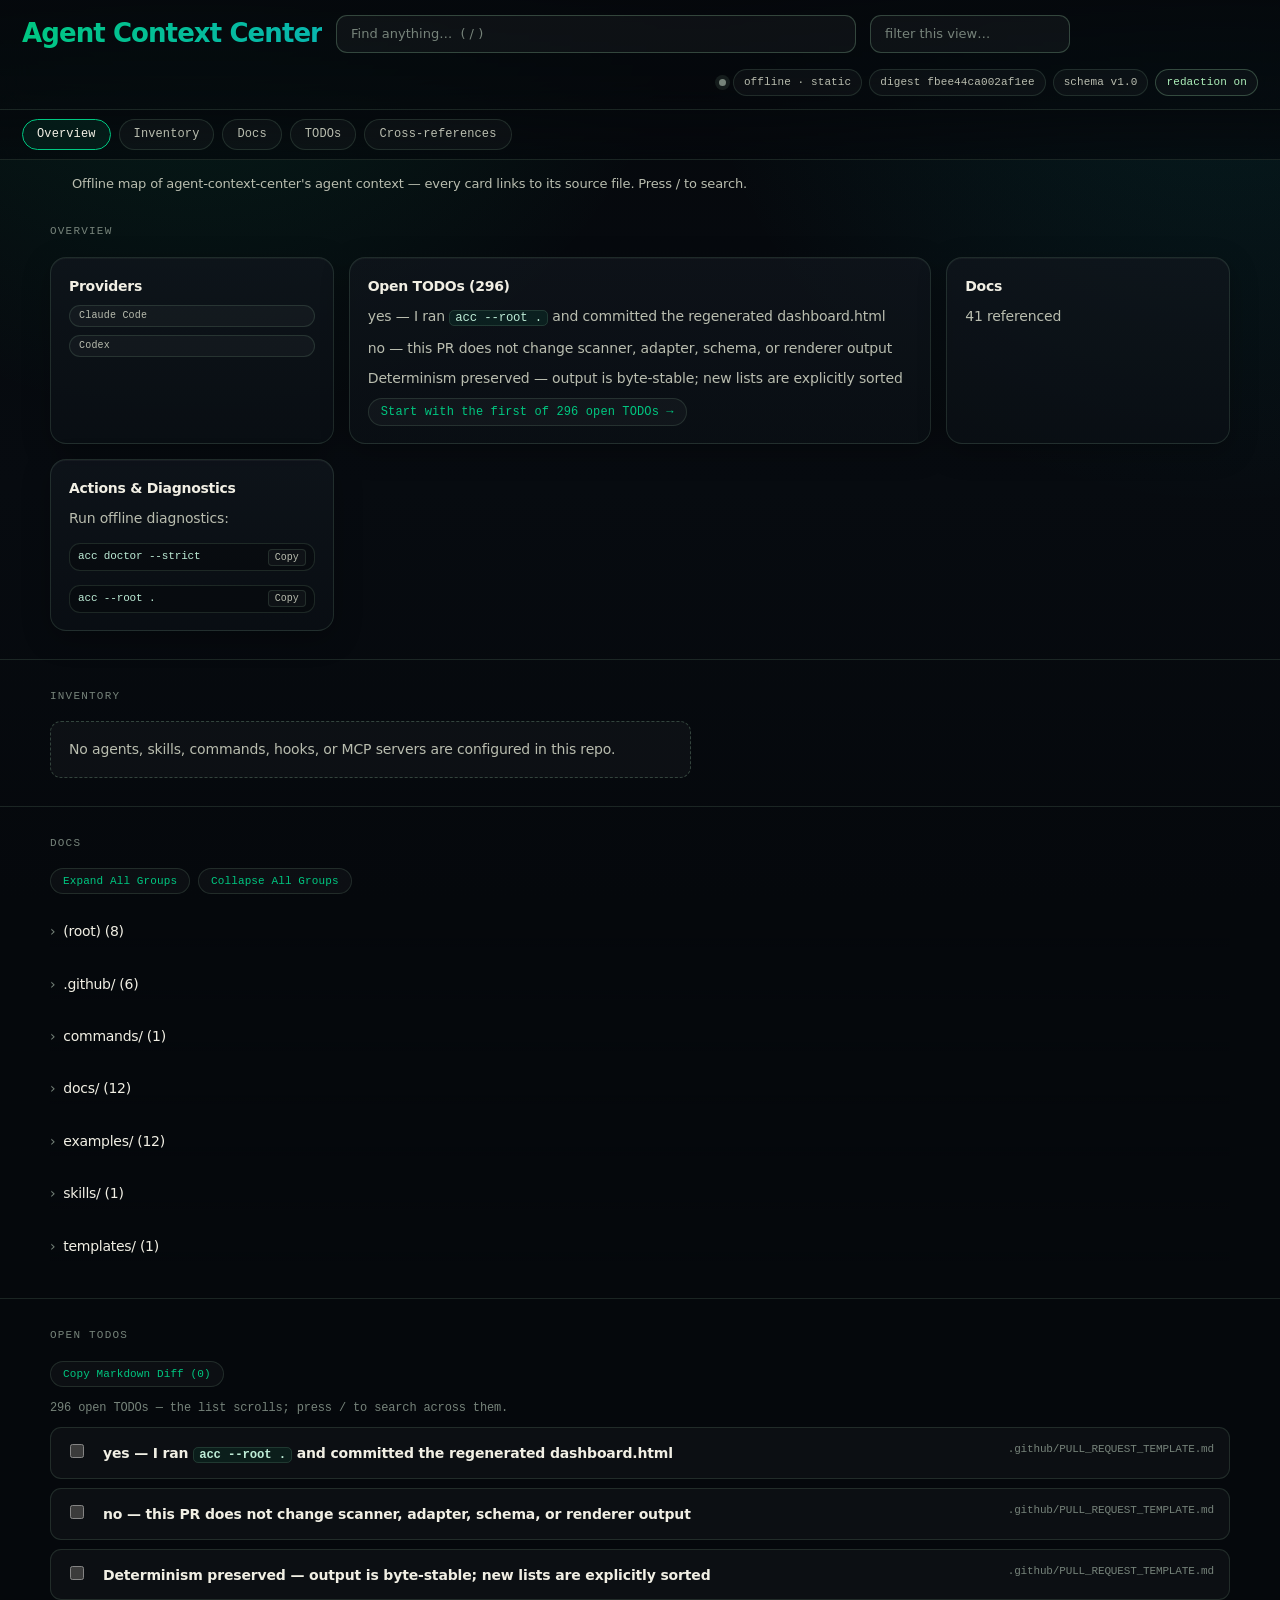
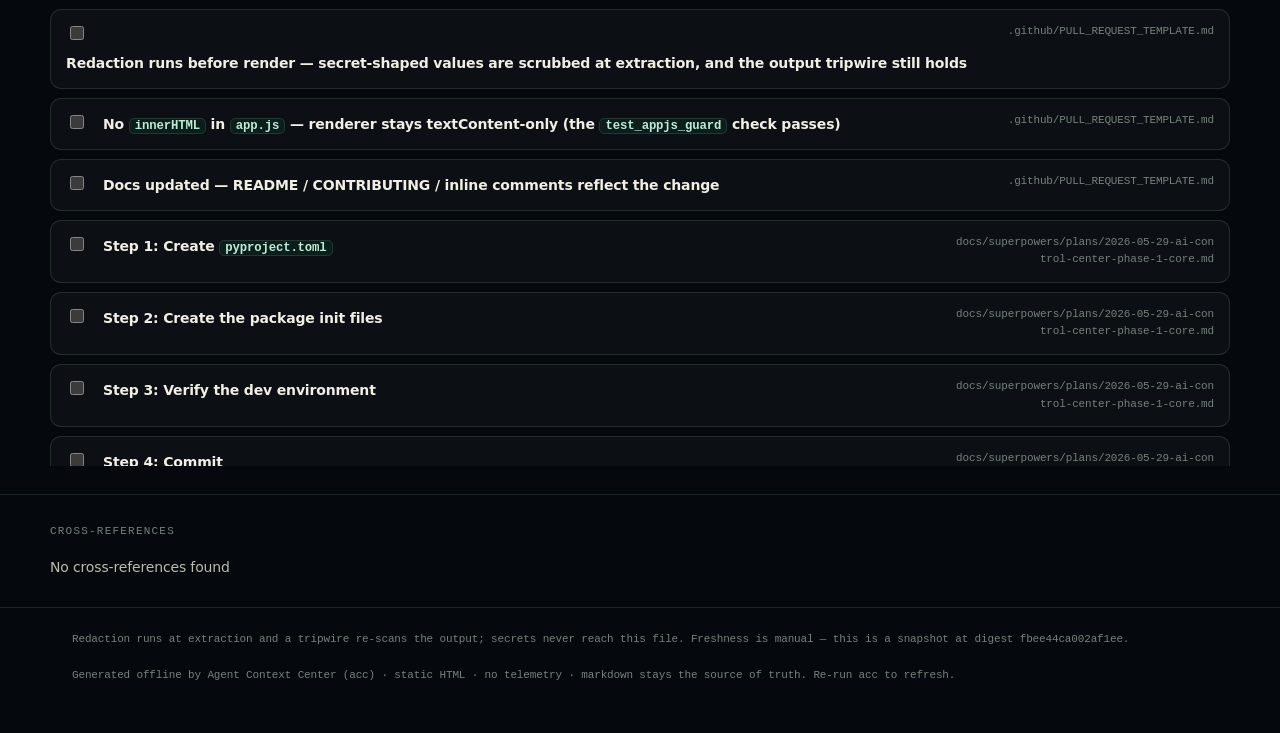
==== commit 91142700: "fix(dashboard): address review feedback" ====
--- a/.claude/dashboard.html
+++ b/.claude/dashboard.html
@@ -540,7 +540,7 @@
 <section id="crossref"><div class="acc-label">Cross-references</div><div id="acc-crossref"></div></section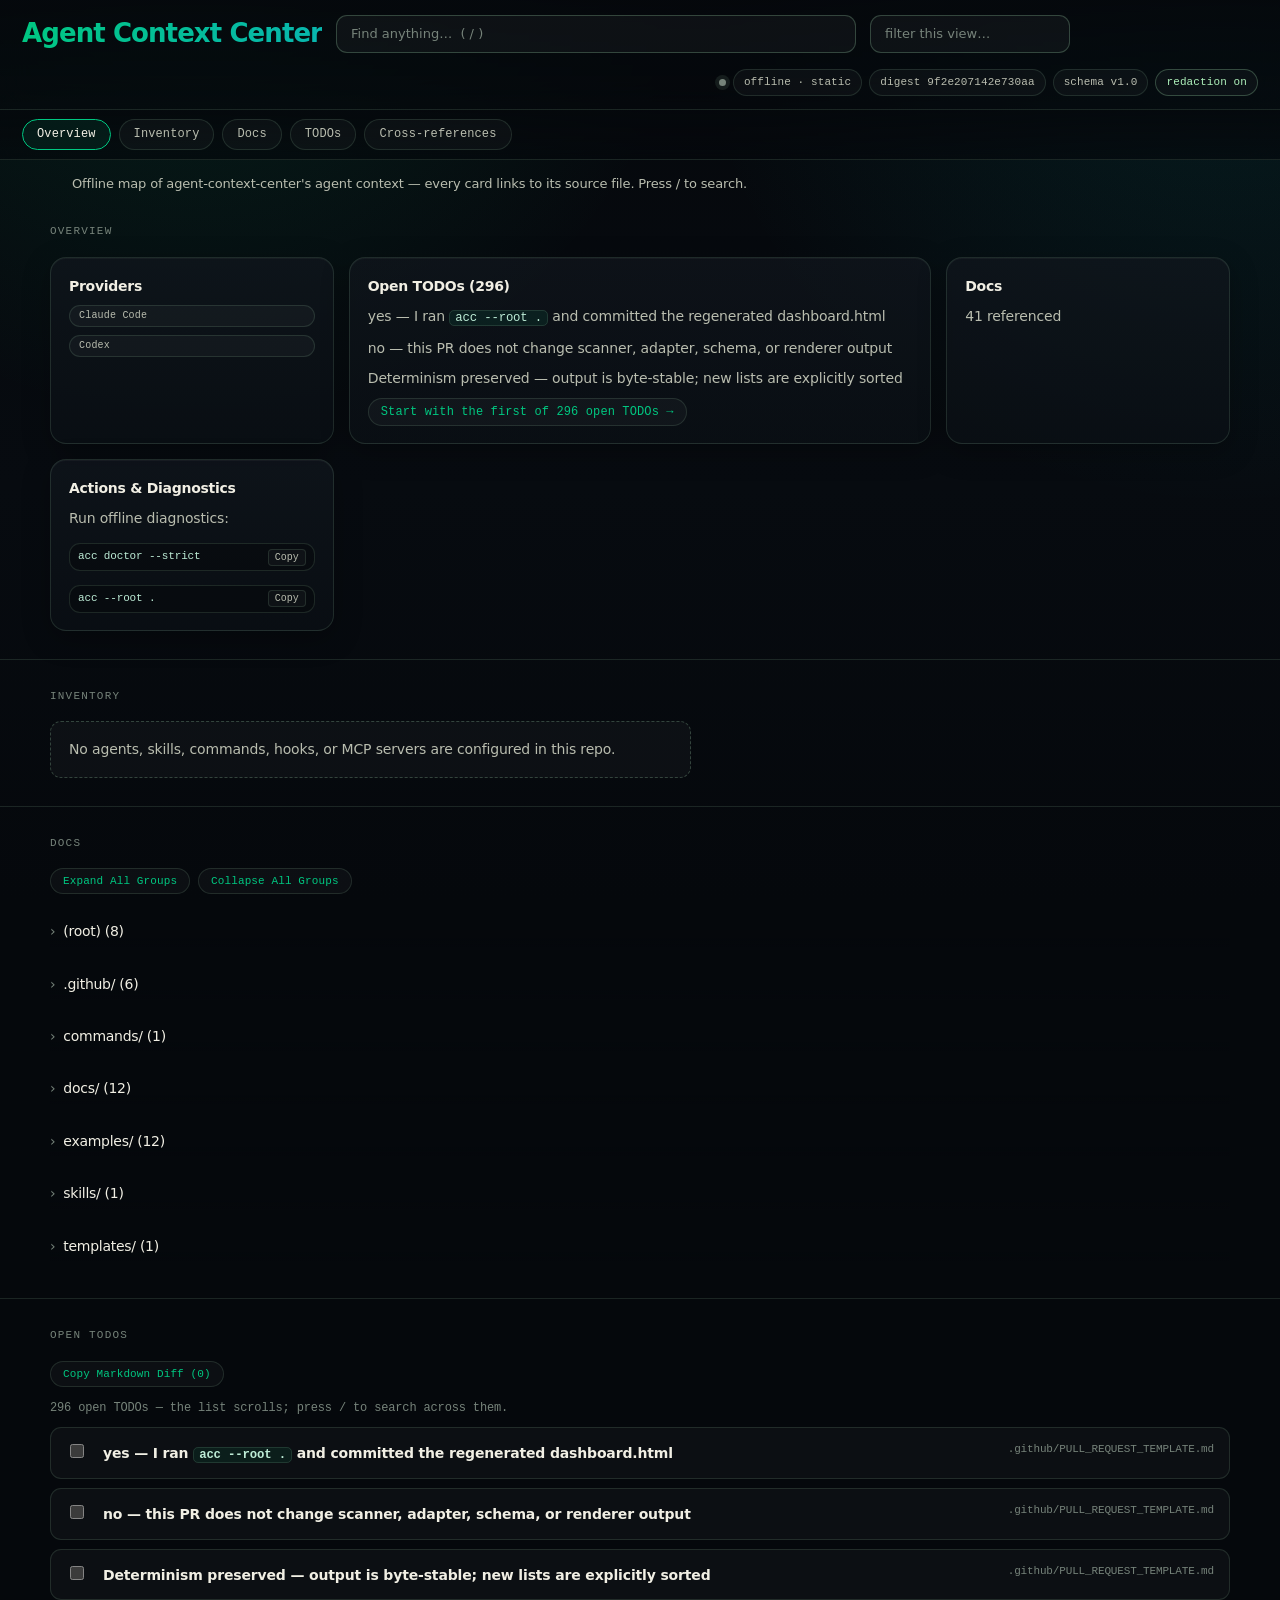
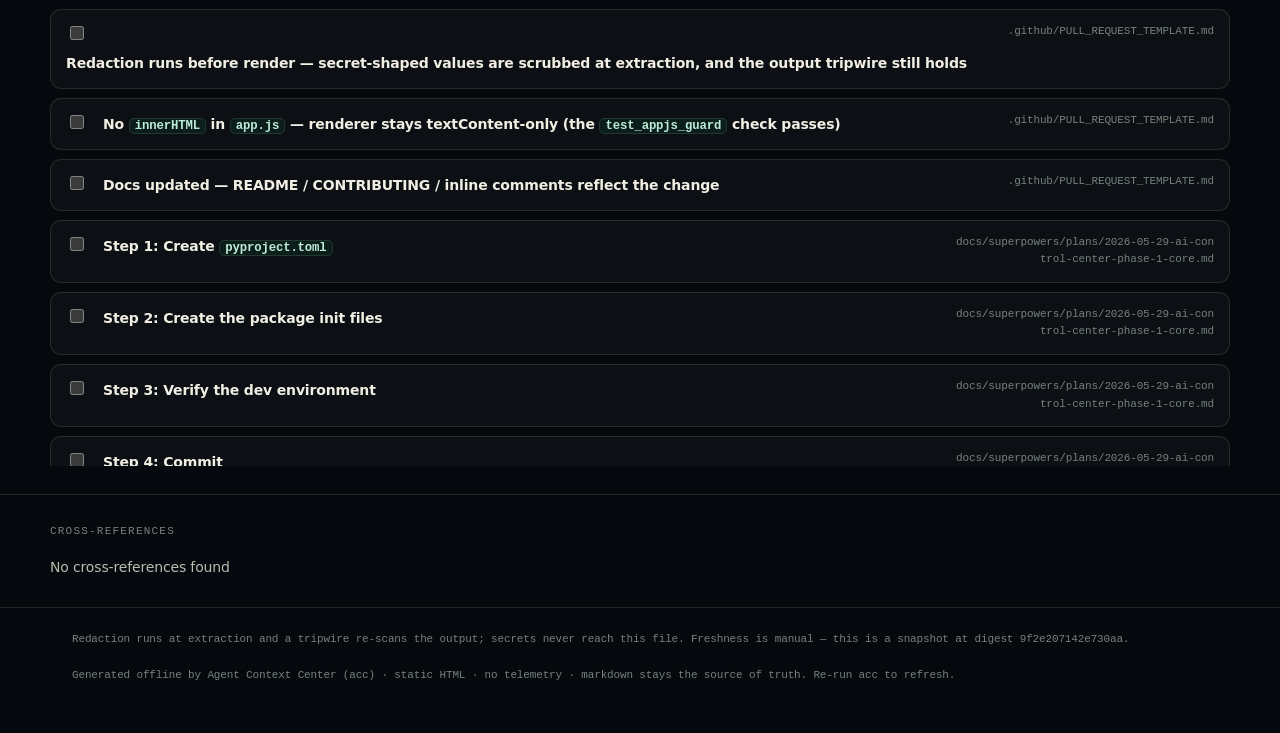
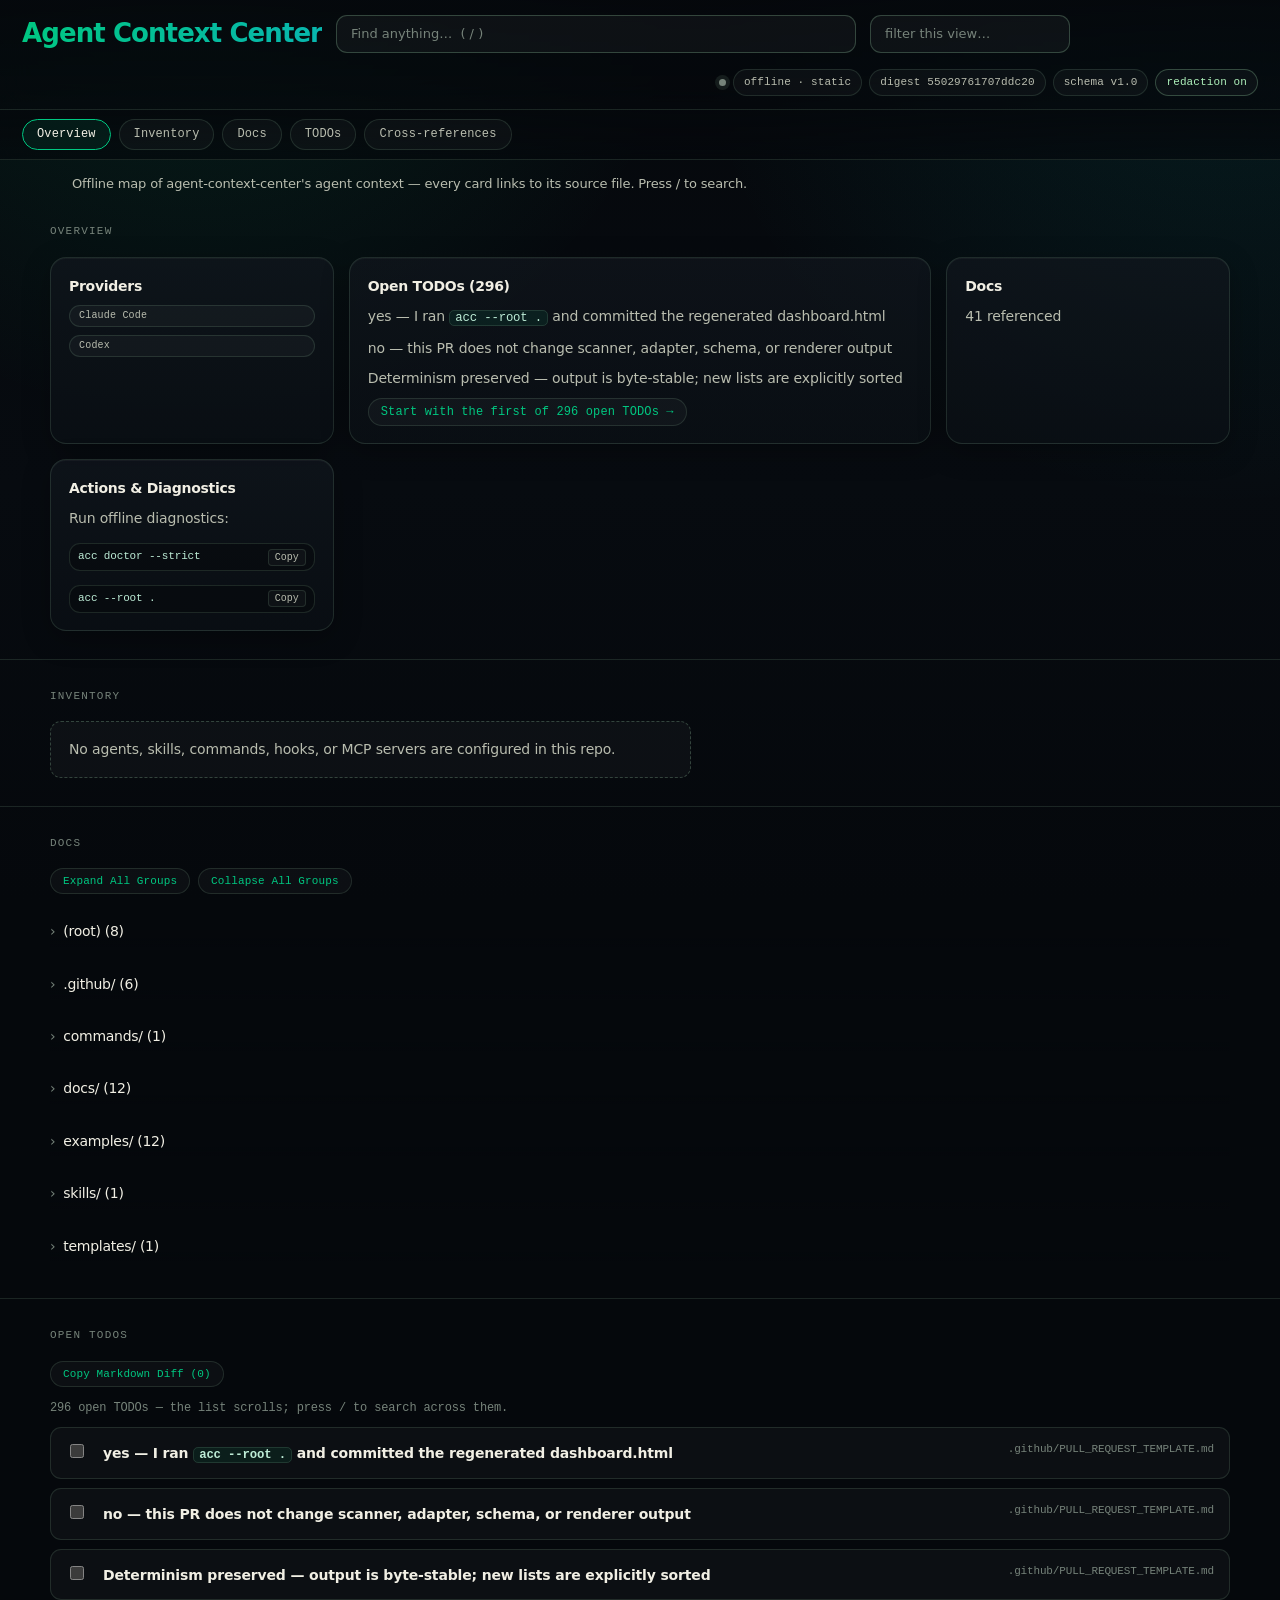
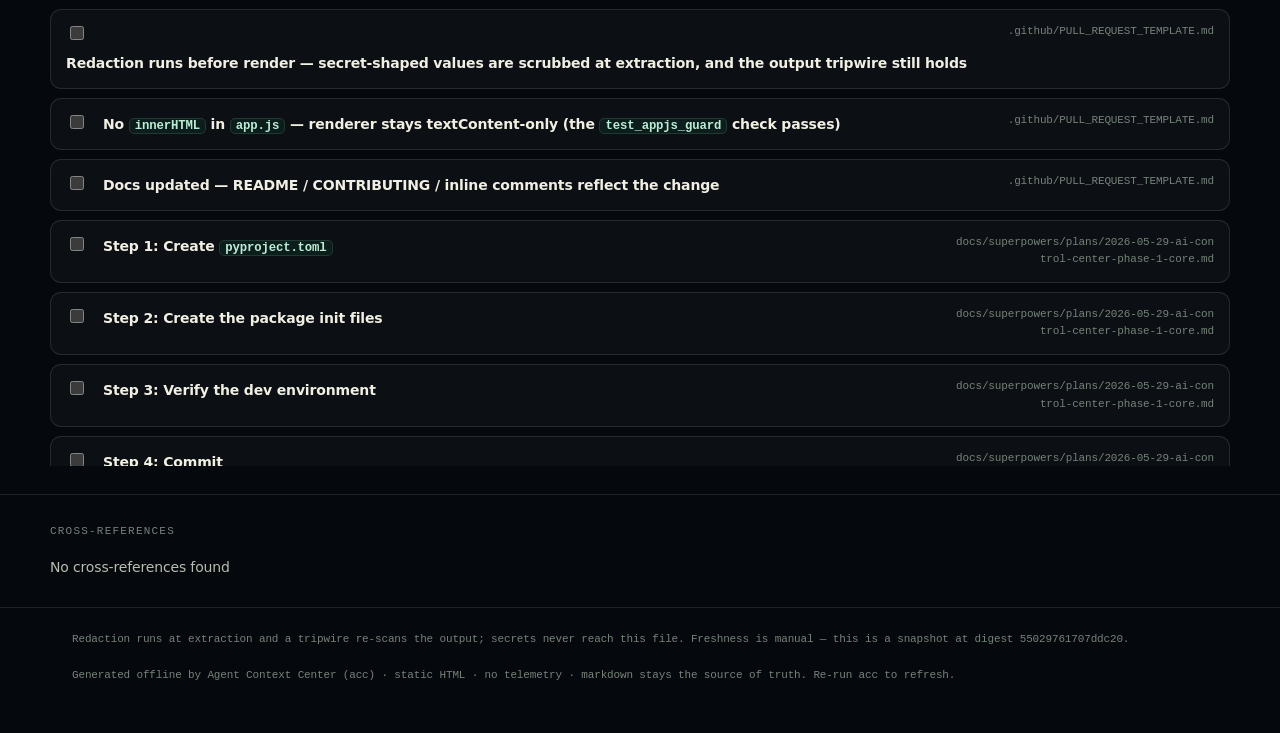
